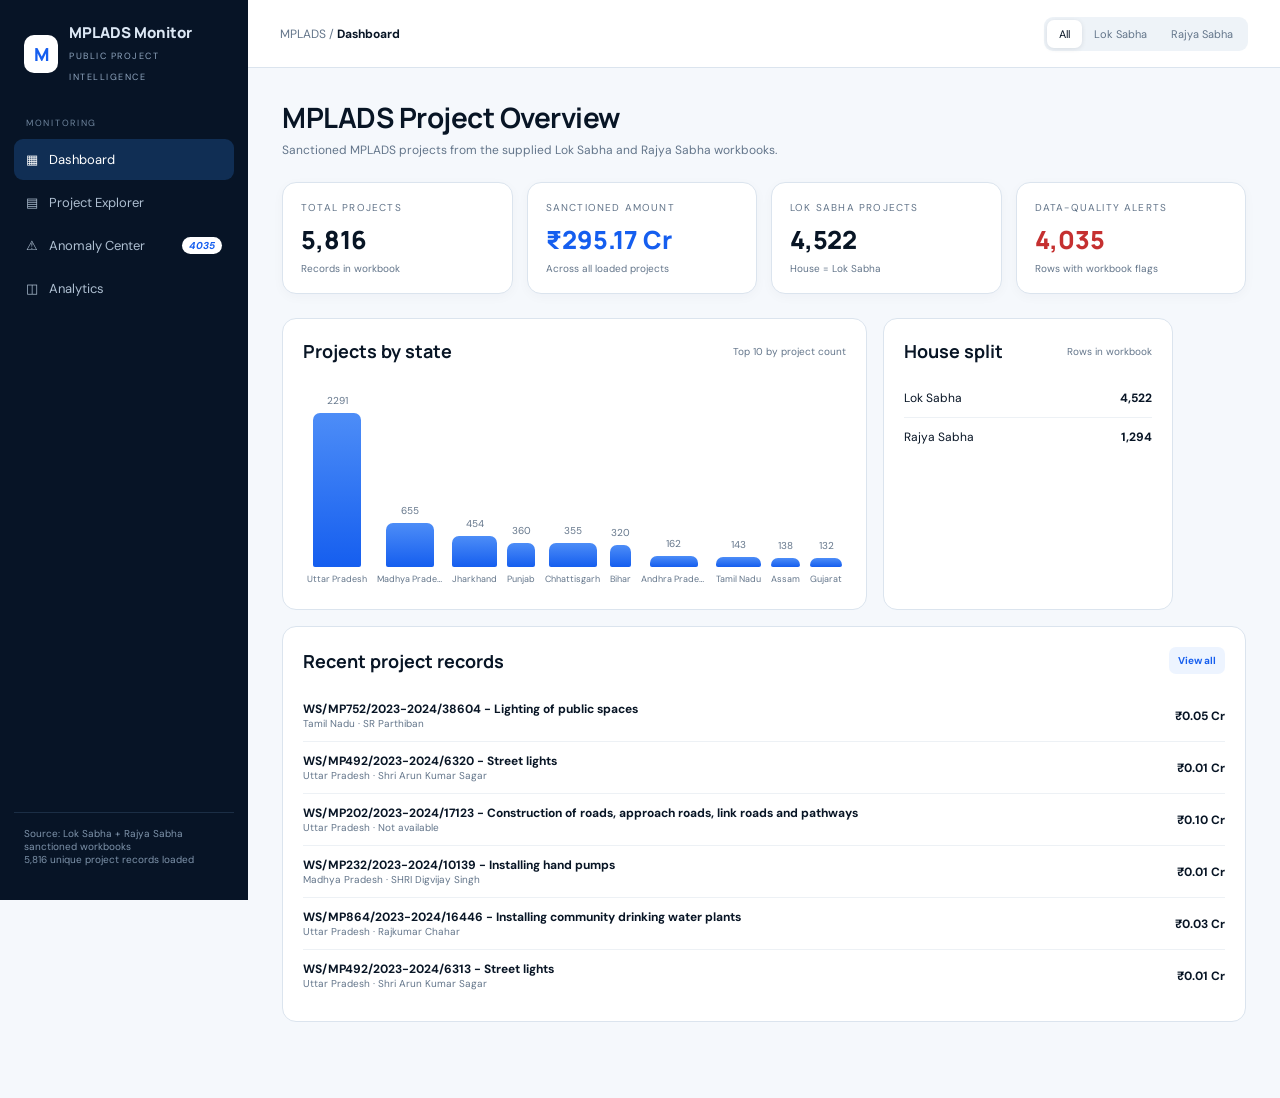
==== frontend/index2.html @ babef46c "Add frontend dashboard" ====
<!doctype html>
<html lang="en">
<head>
<meta charset="utf-8">
<meta name="viewport" content="width=device-width,initial-scale=1">
<title>MPLADS Monitor — Lok Sabha & Rajya Sabha</title>
<link rel="preconnect" href="https://fonts.googleapis.com">
<link rel="preconnect" href="https://fonts.gstatic.com" crossorigin>
<link href="https://fonts.googleapis.com/css2?family=DM+Sans:wght@400;500;600;700&family=Manrope:wght@600;700;800&display=swap" rel="stylesheet">
<style>
:root{--bg:#f5f8fc;--paper:#fff;--ink:#081525;--muted:#63758a;--line:#dbe4ee;--blue:#155eef;--blue2:#0b3b91;--navy:#071426;--soft:#eaf2ff;--danger:#c53030;--warn:#b7791f;--ok:#16724b}
*{box-sizing:border-box} body{margin:0;background:var(--bg);color:var(--ink);font-family:"DM Sans",Arial,sans-serif} button,input,select{font:inherit}
.app{min-height:100vh;display:flex} .side{width:248px;position:fixed;inset:0 auto 0 0;background:var(--navy);color:#dce8f5;padding:22px 14px;z-index:10}
.brand{display:flex;gap:11px;align-items:center;padding:0 10px 32px} .mark{width:38px;height:38px;border-radius:10px;background:#fff;color:var(--blue);display:grid;place-items:center;font:800 18px Manrope} .brand b{font:800 15px Manrope;display:block} .brand small{color:#91a7c0;font-size:9px;letter-spacing:1.5px}
.navtitle{font-size:9px;letter-spacing:1.7px;color:#70869e;padding:0 12px 8px} .nav{border:0;background:transparent;color:#aebfd1;width:100%;padding:12px;border-radius:9px;text-align:left;display:flex;gap:11px;align-items:center;cursor:pointer;margin:2px 0;font-size:13px} .nav:hover,.nav.active{background:#102e54;color:#fff} .badge{margin-left:auto;background:#fff;color:var(--blue);padding:2px 7px;border-radius:9px;font-size:10px;font-weight:700}
.main{margin-left:248px;width:calc(100% - 248px)} .top{height:68px;background:#fff;border-bottom:1px solid var(--line);display:flex;align-items:center;justify-content:space-between;padding:0 32px;position:sticky;top:0;z-index:8}
.crumb{font-size:12px;color:var(--muted)} .crumb b{color:var(--ink)} .toggle{background:#eef3f8;border-radius:9px;padding:3px;display:flex} .toggle button{border:0;background:transparent;padding:7px 12px;border-radius:7px;color:var(--muted);cursor:pointer;font-size:11px} .toggle button.active{background:#fff;color:var(--ink);box-shadow:0 1px 5px #0b12201a}
.content{padding:30px 34px 60px;max-width:1500px;margin:auto} h1,h2,h3{font-family:"Manrope",Arial,sans-serif;margin:0} h1{font-size:28px;letter-spacing:-.5px} h2{font-size:18px} .sub{color:var(--muted);font-size:12px;margin-top:6px}
.page{display:none} .page.active{display:block}
.cards{display:grid;grid-template-columns:repeat(4,1fr);gap:14px;margin:24px 0} .card{background:#fff;border:1px solid var(--line);border-radius:14px;padding:18px;box-shadow:0 3px 12px #12233d08} .label{font-size:10px;color:var(--muted);text-transform:uppercase;letter-spacing:1.2px} .value{font:800 25px Manrope;margin-top:8px} .delta{font-size:10px;color:var(--muted);margin-top:5px} .blue{color:var(--blue)} .red{color:var(--danger)} 
.grid2{display:grid;grid-template-columns:1.2fr .8fr;gap:16px} .panel{background:#fff;border:1px solid var(--line);border-radius:14px;padding:20px;margin-bottom:16px} .panelhead{display:flex;justify-content:space-between;align-items:center;margin-bottom:16px} .tiny{font-size:10px;color:var(--muted)}
.bars{display:flex;align-items:end;gap:10px;height:210px;padding:15px 4px 4px} .barwrap{height:100%;flex:1;display:flex;flex-direction:column;justify-content:end;align-items:center;gap:6px} .bar{width:100%;max-width:48px;background:linear-gradient(180deg,#4d8df7,#155eef);border-radius:7px 7px 2px 2px;min-height:4px} .barlabel{font-size:9px;color:var(--muted);text-align:center;white-space:nowrap;overflow:hidden;text-overflow:ellipsis;max-width:65px}
.progress{height:8px;background:#edf2f7;border-radius:9px;overflow:hidden} .progress i{display:block;height:100%;background:var(--blue);border-radius:9px}
.row{display:flex;justify-content:space-between;gap:15px;align-items:center;padding:11px 0;border-bottom:1px solid #edf1f5;font-size:12px} .row:last-child{border:0} .pill{font-size:9px;padding:4px 7px;border-radius:10px;background:var(--soft);color:var(--blue);font-weight:700} .pill.red{background:#fff0f0;color:var(--danger)}
.toolbar{display:flex;gap:9px;flex-wrap:wrap;margin:20px 0} .search{flex:1;min-width:220px} input,select{border:1px solid var(--line);background:#fff;border-radius:9px;padding:10px 12px;color:var(--ink);outline:none;font-size:12px} input:focus,select:focus{border-color:#8eb4f8;box-shadow:0 0 0 3px #155eef12}
.tablewrap{overflow:auto;border:1px solid var(--line);border-radius:13px;background:#fff} table{border-collapse:collapse;width:100%;min-width:930px} th{background:#f7f9fc;color:#64778d;text-align:left;font-size:9px;text-transform:uppercase;letter-spacing:1px;padding:12px;border-bottom:1px solid var(--line)} td{padding:13px 12px;border-bottom:1px solid #edf1f5;font-size:11px;vertical-align:top} tr:hover td{background:#f9fbff} .work{font-weight:600;max-width:350px} .amount{font-weight:700;white-space:nowrap} .view{border:0;background:#edf4ff;color:var(--blue);padding:7px 9px;border-radius:7px;cursor:pointer;font-size:10px;font-weight:700}
.riskbox{display:grid;grid-template-columns:repeat(3,1fr);gap:12px;margin-bottom:16px} .risk{border:1px solid var(--line);background:#fff;border-radius:12px;padding:15px} .risk strong{font:800 22px Manrope;display:block;margin-top:4px} .risk small{font-size:10px;color:var(--muted)}
.modal{display:none;position:fixed;inset:0;background:#06142699;z-index:50;align-items:center;justify-content:center;padding:20px} .modal.show{display:flex} .modalcard{background:#fff;border-radius:16px;max-width:760px;width:100%;max-height:90vh;overflow:auto;padding:23px} .close{float:right;border:0;background:#eef3f8;border-radius:50%;width:31px;height:31px;cursor:pointer} .detailgrid{display:grid;grid-template-columns:1fr 1fr;gap:12px;margin-top:18px} .detail{border:1px solid var(--line);padding:12px;border-radius:9px} .detail label{display:block;font-size:9px;color:var(--muted);text-transform:uppercase;letter-spacing:.8px} .detail b{display:block;font-size:12px;margin-top:4px}
.empty{padding:35px;text-align:center;color:var(--muted);font-size:12px}
.footer{font-size:10px;color:#8393a4;margin-top:20px}
@media(max-width:900px){.side{width:72px}.brand div:not(.mark),.brand small,.nav span,.navtitle,.badge{display:none}.nav{justify-content:center}.main{margin-left:72px;width:calc(100% - 72px)}.top{padding:0 18px}.content{padding:22px 16px}.cards{grid-template-columns:repeat(2,1fr)}.grid2{grid-template-columns:1fr}}
@media(max-width:560px){.cards,.riskbox{grid-template-columns:1fr}.detailgrid{grid-template-columns:1fr}.top .crumb{display:none}.content{padding:18px 12px}h1{font-size:23px}}
</style>
</head>
<body>
<div class="app">
<aside class="side">
  <div class="brand"><div class="mark">M</div><div><b>MPLADS Monitor</b><small>PUBLIC PROJECT INTELLIGENCE</small></div></div>
  <div class="navtitle">MONITORING</div>
  <button class="nav active" data-page="dashboard">▦ <span>Dashboard</span></button>
  <button class="nav" data-page="projects">▤ <span>Project Explorer</span></button>
  <button class="nav" data-page="anomalies">⚠ <span>Anomaly Center</span><em class="badge" id="riskBadge">0</em></button>
  <button class="nav" data-page="analytics">◫ <span>Analytics</span></button>
  <div style="position:absolute;bottom:20px;left:14px;right:14px;border-top:1px solid #1b2e45;padding:14px 10px;color:#7f94ab;font-size:10px">Source: Lok Sabha + Rajya Sabha sanctioned workbooks<br>5,816 unique project records loaded</div>
</aside>

<main class="main">
<header class="top"><div class="crumb">MPLADS / <b id="crumb">Dashboard</b></div><div class="toggle" id="houseToggle"><button class="active" data-house="All">All</button><button data-house="Lok Sabha">Lok Sabha</button><button data-house="Rajya Sabha">Rajya Sabha</button></div></header>
<div class="content">

<section id="dashboard" class="page active">
<h1>MPLADS Project Overview</h1><div class="sub">Sanctioned MPLADS projects from the supplied Lok Sabha and Rajya Sabha workbooks.</div>
<div class="cards">
<div class="card"><div class="label">Total projects</div><div class="value" id="total"></div><div class="delta">Records in workbook</div></div>
<div class="card"><div class="label">Sanctioned amount</div><div class="value blue" id="amount"></div><div class="delta">Across all loaded projects</div></div>
<div class="card"><div class="label">Lok Sabha projects</div><div class="value" id="lsCount"></div><div class="delta">House = Lok Sabha</div></div>
<div class="card"><div class="label">Data-quality alerts</div><div class="value red" id="alerts"></div><div class="delta">Rows with workbook flags</div></div>
</div>
<div class="grid2">
<div class="panel"><div class="panelhead"><h2>Projects by state</h2><span class="tiny">Top 10 by project count</span></div><div class="bars" id="stateBars"></div></div>
<div class="panel"><div class="panelhead"><h2>House split</h2><span class="tiny">Rows in workbook</span></div><div id="houseList"></div></div>
</div>
<div class="panel"><div class="panelhead"><h2>Recent project records</h2><button class="view" onclick="showPage('projects')">View all</button></div><div id="recent"></div></div>
</section>

<section id="projects" class="page">
<h1>Project Explorer</h1><div class="sub">Search and filter the actual rows from the supplied workbook.</div>
<div class="toolbar">
<input class="search" id="search" placeholder="Search MP, work, constituency, state, project ID..." oninput="renderProjects()">
<select id="stateFilter" onchange="renderProjects()"><option value="">All states</option></select>
<select id="houseFilter" onchange="renderProjects()"><option value="">All houses</option></select>
<select id="riskFilter" onchange="renderProjects()"><option value="">All risk</option><option value="flagged">Flagged only</option><option value="clean">No flagged anomaly</option></select>
</div>
<div class="tablewrap"><table><thead><tr><th>Project</th><th>MP</th><th>State / Constituency</th><th>Amount</th><th>Status</th><th>Risk</th><th></th></tr></thead><tbody id="projectRows"></tbody></table></div>
<div class="footer" id="projectCount"></div>
</section>

<section id="anomalies" class="page">
<h1>Anomaly Center</h1><div class="sub">Flags are derived directly from the anomaly/data-quality columns present in the Excel sheet.</div>
<div class="riskbox">
<div class="risk"><small>Missing recommended date</small><strong id="missingDate"></strong></div>
<div class="risk"><small>Missing amount</small><strong id="missingAmount"></strong></div>
<div class="risk"><small>Future date / invalid amount</small><strong id="futureInvalid"></strong></div>
</div>
<div class="panel"><div class="panelhead"><h2>Flagged records</h2><span class="tiny">Highest-priority rows first</span></div><div class="tablewrap"><table><thead><tr><th>Project</th><th>State</th><th>Amount</th><th>Reason</th><th>Risk</th><th></th></tr></thead><tbody id="anomalyRows"></tbody></table></div></div>
</section>

<section id="analytics" class="page">
<h1>Analytics</h1><div class="sub">Distribution of sanctioned projects and allocation amounts.</div>
<div class="grid2">
<div class="panel"><div class="panelhead"><h2>Top states by sanctioned amount</h2><span class="tiny">₹ crore</span></div><div id="amountStates"></div></div>
<div class="panel"><div class="panelhead"><h2>Project categories</h2><span class="tiny">Count</span></div><div id="categories"></div></div>
</div>
<div class="panel"><div class="panelhead"><h2>Workbook profile</h2></div><div id="profile"></div></div>
</section>

</div></main></div>

<div class="modal" id="modal"><div class="modalcard"><button class="close" onclick="closeModal()">×</button><h2 id="mTitle"></h2><div class="sub" id="mSub"></div><div class="detailgrid" id="details"></div></div></div>

<script>
const ALL_DATA=[{"id":"MPLADS_fc05439ee83842d2","mp":"SR Parthiban","work":"WS/MP752/2023-2024/38604 - Lighting of public spaces","category":"Normal/Others","state":"Tamil Nadu","house":"Lok Sabha","constituency":"SALEM","district":"DISTRICT COLLECTOR SALEM_IDA","city":"Nangavalli","ward":"12","block":"Not available","village":"Not available","date":"","amount":540000.0,"status":"Sanctioned","risk":25,"anomaly":"Missing date","age":0},{"id":"MPLADS_0d0f29ee34caafb3","mp":"Shri Arun Kumar Sagar","work":"WS/MP492/2023-2024/6320 - Street lights","category":"Normal/Others","state":"Uttar Pradesh","house":"Lok Sabha","constituency":"SHAHJAHANPUR(SC)","district":"DISTRICT MAGISTRAE SHAHJAHANAPUR_IDA","city":"Shahjahanpur","ward":"Pakka Talab","block":"Not available","village":"Not available","date":"","amount":129700.0,"status":"Sanctioned","risk":25,"anomaly":"Missing date","age":0},{"id":"MPLADS_74d12bf8f81f8429","mp":"Not available","work":"WS/MP202/2023-2024/17123 - Construction of roads, approach roads, link roads and pathways","category":"Normal/Others","state":"Uttar Pradesh","house":"Rajya Sabha","constituency":"Sitting Rajya Sabha","district":"DISTRICT MAGISTRATE JAUNPUR_IDA","city":"Not available","ward":"Not available","block":"Not available","village":"Not available","date":"2023-09-06 00:00:00","amount":1048000.0,"status":"Sanctioned","risk":0,"anomaly":"No flagged anomaly","age":1183},{"id":"MPLADS_6239dfb820588272","mp":"SHRI Digvijay Singh","work":"WS/MP232/2023-2024/10139 - Installing hand pumps","category":"Normal/Others","state":"Madhya Pradesh","house":"Rajya Sabha","constituency":"Sitting Rajya Sabha","district":"DISTRICT COLLECTOR BHIND_IDA","city":"Not available","ward":"Not available","block":"MEHGAON","village":"Dagar","date":"","amount":125000.0,"status":"Sanctioned","risk":25,"anomaly":"Missing date","age":0},{"id":"MPLADS_b0812ab4c0835d89","mp":"Rajkumar Chahar","work":"WS/MP864/2023-2024/16446 - Installing community drinking water plants","category":"Normal/Others","state":"Uttar Pradesh","house":"Lok Sabha","constituency":"FATEHPUR SIKRI","district":"DISTRICT MAGISTRAE AGRA_IDA","city":"Not available","ward":"Not available","block":"SHAMSABAD","village":"Uncha","date":"2023-09-05 00:00:00","amount":280000.0,"status":"Sanctioned","risk":0,"anomaly":"No flagged anomaly","age":1214},{"id":"MPLADS_f35eb6063f7caa2e","mp":"Shri Arun Kumar Sagar","work":"WS/MP492/2023-2024/6313 - Street lights","category":"Normal/Others","state":"Uttar Pradesh","house":"Lok Sabha","constituency":"SHAHJAHANPUR(SC)","district":"DISTRICT MAGISTRAE SHAHJAHANAPUR_IDA","city":"Not available","ward":"Not available","block":"BHAWAL KHERA","village":"Ballia","date":"","amount":129700.0,"status":"Sanctioned","risk":25,"anomaly":"Missing date","age":0},{"id":"MPLADS_9705f3d1079c179e","mp":"SHRI Ramji","work":"WS/MP198/2023-2024/7921 - Lighting of public spaces","category":"Normal/Others","state":"Uttar Pradesh","house":"Rajya Sabha","constituency":"Sitting Rajya Sabha","district":"DISTRICT MAGISTRAE PILIBHIT_IDA","city":"Bisalpur","ward":"28","block":"Not available","village":"Not available","date":"2023-08-03 00:00:00","amount":283000.0,"status":"Sanctioned","risk":0,"anomaly":"No flagged anomaly","age":1276},{"id":"MPLADS_b2b431bbcb532632","mp":"Maulana Ajmal Badruddin","work":"WS/MP534/2023-2024/77495 - Construction of rooms and halls in school and colleges","category":"Normal/Others","state":"Assam","house":"Lok Sabha","constituency":"DHUBRI","district":"DEPUTY COMMISSIONER DHUBRI_IDA","city":"Not available","ward":"Not available","block":"Dhubri","village":"Durahati","date":"2024-01-08 00:00:00","amount":480200.0,"status":"Sanctioned","risk":0,"anomaly":"No flagged anomaly","age":764},{"id":"MPLADS_ececf386532aa320","mp":"SH Derek o Brien","work":"WS/MP220/2023-2024/2887 - Installing tube-wells and borewells","category":"Normal/Others","state":"West Bengal","house":"Rajya Sabha","constituency":"Sitting Rajya Sabha","district":"DISTRICT MAGISTRATE HOWRAH_IDA","city":"Not available","ward":"Not available","block":"AMTA-I","village":"Amta (CT)","date":"2023-07-07 00:00:00","amount":200000.0,"status":"Sanctioned","risk":0,"anomaly":"No flagged anomaly","age":1155},{"id":"MPLADS_80fa11f550656e56","mp":"Shri Kunwar Danish Ali","work":"WS/MP408/2023-2024/38434 - Lighting of public spaces","category":"Normal/Others","state":"Uttar Pradesh","house":"Lok Sabha","constituency":"AMROHA","district":"DISTRICT MAGISTRATE JYOTIBAPHULE NAGAR_IDA","city":"Not available","ward":"Not available","block":"JOYA","village":"Kharkhonda Azampur","date":"","amount":167300.0,"status":"Sanctioned","risk":25,"anomaly":"Missing date","age":0},{"id":"MPLADS_37bb29eeabd2ff01","mp":"SHRI Devender Paul Vats","work":"WS/MP076/2023-2024/1752 - Purchase of mobile water tankers","category":"Normal/Others","state":"Haryana","house":"Rajya Sabha","constituency":"Sitting Rajya Sabha","district":"Deputy Commissioner Bhiwani_IDA","city":"Not available","ward":"Not available","block":"LOHARU","village":"Sohasra(61)","date":"","amount":157000.0,"status":"Sanctioned","risk":25,"anomaly":"Missing date","age":0},{"id":"MPLADS_16a7809fd859ead9","mp":"Upendra Singh Rawat","work":"WS/MP811/2023-2024/27896 - Lighting of public spaces","category":"Normal/Others","state":"Uttar Pradesh","house":"Lok Sabha","constituency":"BARABANKI(SC)","district":"DISTRICT MAGISTRATE BARABANKI_IDA","city":"Not available","ward":"Not available","block":"SURATGANJ","village":"Bindoura Dharthariya","date":"","amount":20000.0,"status":"Sanctioned","risk":25,"anomaly":"Missing date","age":0},{"id":"MPLADS_03a1a5848411aab6","mp":"Prof SP Singh Baghel","work":"WS/MP494/2023-2024/40304 - Installing community drinking water plants","category":"Normal/Others","state":"Uttar Pradesh","house":"Lok Sabha","constituency":"AGRA(SC)","district":"DISTRICT MAGISTRAE AGRA_IDA","city":"Not available","ward":"Not available","block":"ETMADPUR","village":"Chaoli","date":"","amount":262000.0,"status":"Sanctioned","risk":25,"anomaly":"Missing date","age":0},{"id":"MPLADS_743801d21121669d","mp":"Sukhbir Singh Badal","work":"WS/MP714/2023-2024/86586 - Purchase of mobile water tankers","category":"Normal/Others","state":"Punjab","house":"Lok Sabha","constituency":"FIROZPUR","district":"DEPUTY COMMISSIONER FAZILKA_IDA","city":"Not available","ward":"Not available","block":"Abohar","village":"Bhanger Khera (97)","date":"","amount":246400.0,"status":"Sanctioned","risk":25,"anomaly":"Missing date","age":0},{"id":"MPLADS_886bb5791665a47c","mp":"Ms Mahua Moitra","work":"WS/MP823/2023-2024/3715 - Construction of roads, approach roads, link roads and pathways","category":"Normal/Others","state":"West Bengal","house":"Lok Sabha","constituency":"KRISHNANAGAR","district":"DISTRICT MAGISTRATE NADIA_IDA","city":"Not available","ward":"Not available","block":"KRISHNAGAR-II","village":"Noapara","date":"","amount":3002104.0,"status":"Sanctioned","risk":25,"anomaly":"Missing date","age":0},{"id":"MPLADS_65b06927a06534c6","mp":"Shri Javed Ali Khan","work":"WS/MP187/2023-2024/1364 - Street lights","category":"Normal/Others","state":"Uttar Pradesh","house":"Rajya Sabha","constituency":"Sitting Rajya Sabha","district":"DISTRICT MAGISTRAE PILIBHIT_IDA","city":"Not available","ward":"Not available","block":"PURANPUR","village":"Pachpedakhurd","date":"","amount":283200.0,"status":"Sanctioned","risk":25,"anomaly":"Missing date","age":0},{"id":"MPLADS_61be50cf24a8577c","mp":"Dr Sanjeev Kumar Singari","work":"WS/MP310/2023-2024/9617 - Installing tube-wells and borewells","category":"Normal/Others","state":"Andhra Pradesh","house":"Lok Sabha","constituency":"KURNOOL","district":"DISTRICT COLLECTOR KURNOOL_IDA","city":"Not available","ward":"Not available","block":"C.BELAGAL","village":"C.Belagal","date":"","amount":180000.0,"status":"Sanctioned","risk":25,"anomaly":"Missing date","age":0},{"id":"MPLADS_6fa803cd32b82af2","mp":"Ramakant Bhargava","work":"WS/MP649/2023-2024/24115 - Street lights","category":"Normal/Others","state":"Madhya Pradesh","house":"Lok Sabha","constituency":"VIDISHA","district":"DISTRICT COLLECTOR SEHORE_IDA","city":"Not available","ward":"Not available","block":"NASRULLAGANJ","village":"Sonthiya","date":"","amount":200000.0,"status":"Sanctioned","risk":25,"anomaly":"Missing date","age":0},{"id":"MPLADS_08c2a15a9bd8554c","mp":"Rajbahadur Singh","work":"WS/MP647/2023-2024/103914 - Construction of roads, link roads, pathways or any other road with or without drainage system","category":"Normal/Others","state":"Madhya Pradesh","house":"Lok Sabha","constituency":"SAGAR","district":"District Collector Vidisha_IDA","city":"Not available","ward":"Not available","block":"Nateran","village":"Nagtara","date":"","amount":500000.0,"status":"Sanctioned","risk":25,"anomaly":"Missing date","age":0},{"id":"MPLADS_c63387ebae7149e2","mp":"Shri Som Prakash","work":"WS/MP378/2023-2024/47108 - Construction of roads, link roads, pathways or any other road with or without drainage system","category":"Normal/Others","state":"Punjab","house":"Lok Sabha","constituency":"HOSHIARPUR(SC)","district":"DEPUTY COMMISSIONER KAPURTHALA_IDA","city":"Not available","ward":"Not available","block":"PHAGWARA","village":"Malikpur (27)","date":"2023-11-07 00:00:00","amount":200000.0,"status":"Sanctioned","risk":0,"anomaly":"No flagged anomaly","age":1151},{"id":"MPLADS_a6980ed77258e79d","mp":"Maulana Ajmal Badruddin","work":"WS/MP534/2023-2024/70367 - Construction of flood control embankments","category":"Normal/Others","state":"Assam","house":"Lok Sabha","constituency":"DHUBRI","district":"DEPUTY COMMISSIONER DHUBRI_IDA","city":"Not available","ward":"Not available","block":"Dhubri","village":"Borokalia Nashkara","date":"","amount":1470000.0,"status":"Sanctioned","risk":25,"anomaly":"Missing date","age":0},{"id":"MPLADS_91c19d737e74c3db","mp":"Smt Phulo Devi Netam","work":"WS/MP224/2023-2024/9600 - Construction of flood control embankments","category":"Normal/Others","state":"Chhattisgarh","house":"Rajya Sabha","constituency":"Sitting Rajya Sabha","district":"DISTRICT COLLECTOR JASHPUR_IDA","city":"Not available","ward":"Not available","block":"BAGICHA","village":"Samarbar","date":"","amount":2000000.0,"status":"Sanctioned","risk":25,"anomaly":"Missing date","age":0},{"id":"MPLADS_a2854cc44daa6586","mp":"Santosh Pandey","work":"WS/MP513/2023-2024/6128 - Construction of roads, approach roads, link roads and pathways","category":"Normal/Others","state":"Chhattisgarh","house":"Lok Sabha","constituency":"RAJNANDGAON","district":"District Collector Kabirdham_IDA","city":"Not available","ward":"Not available","block":"S.LOHARA","village":"Achanakpur","date":"","amount":300000.0,"status":"Sanctioned","risk":25,"anomaly":"Missing date","age":0},{"id":"MPLADS_ef9aacd394255e25","mp":"Sardar Simranjit Singh Mann","work":"WS/MP382/2023-2024/35143 - Providing CCTV camera system for security of public areas","category":"Normal/Others","state":"Punjab","house":"Lok Sabha","constituency":"SANGRUR","district":"Deputy Commissioner Malerkotla_IDA","city":"Malerkotla","ward":"1","block":"Not available","village":"Not available","date":"2023-10-09 00:00:00","amount":500000.0,"status":"Sanctioned","risk":0,"anomaly":"No flagged anomaly","age":1090},{"id":"MPLADS_45e2b841cd27278c","mp":"Janardan Mishra","work":"WS/MP644/2023-2024/21197 - Street lights","category":"Normal/Others","state":"Madhya Pradesh","house":"Lok Sabha","constituency":"REWA","district":"DISTRICT COLLECTOR REWA_IDA","city":"Not available","ward":"Not available","block":"RAIPUR KARCHULIYAN","village":"Deoraphareda","date":"","amount":1395600.0,"status":"Sanctioned","risk":25,"anomaly":"Missing date","age":0},{"id":"MPLADS_4c7055680c80372a","mp":"Shri Amar Singh","work":"WS/MP380/2023-2024/1712 - Development of playground","category":"Normal/Others","state":"Punjab","house":"Lok Sabha","constituency":"FATEHGARH SAHIB(SC)","district":"DEPUTY COMMISSIONER FATEHGARH SAHIB_IDA","city":"Not available","ward":"Not available","block":"BASSI PATHANA","village":"Mehmudpur (175)","date":"","amount":300000.0,"status":"Sanctioned","risk":25,"anomaly":"Missing date","age":0},{"id":"MPLADS_c80b40b7d1bf6da2","mp":"Mukesh Rajput","work":"WS/MP797/2023-2024/10949 - Street lights","category":"Normal/Others","state":"Uttar Pradesh","house":"Lok Sabha","constituency":"FARRUKHABAD","district":"DISTRICT MAGISTRAE FARRUKHABAD_IDA","city":"Not available","ward":"Not available","block":"KAIMGANJ","village":"Bhainsari","date":"","amount":198200.0,"status":"Sanctioned","risk":25,"anomaly":"Missing date","age":0},{"id":"MPLADS_08fa66e037c59e27","mp":"Malook Nagar","work":"WS/MP796/2023-2024/75240 - Construction of roads, link roads, pathways or any other road with or without drainage system","category":"Normal/Others","state":"Uttar Pradesh","house":"Lok Sabha","constituency":"BIJNOR","district":"DISTRICT MAGISTRATE BIJNOR_IDA","city":"Not available","ward":"Not available","block":"Bijnor","village":"Shumal Kheri","date":"2024-01-04 00:00:00","amount":990000.0,"status":"Sanctioned","risk":0,"anomaly":"No flagged anomaly","age":886},{"id":"MPLADS_621923090a3382f8","mp":"SH L Murugan","work":"WS/MP104/2023-2024/30640 - Construction of boundary walls of existing public and community buildings","category":"Normal/Others","state":"Madhya Pradesh","house":"Rajya Sabha","constituency":"Sitting Rajya Sabha","district":"District Collector Dindori_IDA","city":"Not available","ward":"Not available","block":"SHAHPURA","village":"Badagaon","date":"2023-10-03 00:00:00","amount":500000.0,"status":"Sanctioned","risk":0,"anomaly":"No flagged anomaly","age":1274},{"id":"MPLADS_1ba8e0870b4fded5","mp":"Upendra Singh Rawat","work":"WS/MP811/2023-2024/29919 - Lighting of public spaces","category":"Normal/Others","state":"Uttar Pradesh","house":"Lok Sabha","constituency":"BARABANKI(SC)","district":"DISTRICT MAGISTRATE BARABANKI_IDA","city":"Fatehpur(Barabanki)","ward":"MAULVIGANJ","block":"Not available","village":"Not available","date":"2023-10-02 00:00:00","amount":20000.0,"status":"Sanctioned","risk":0,"anomaly":"No flagged anomaly","age":1302},{"id":"MPLADS_0d825d5c6460cd59","mp":"Shri Arun Kumar Sagar","work":"WS/MP492/2023-2024/6608 - Street lights","category":"Normal/Others","state":"Uttar Pradesh","house":"Lok Sabha","constituency":"SHAHJAHANPUR(SC)","district":"DISTRICT MAGISTRAE SHAHJAHANAPUR_IDA","city":"Not available","ward":"Not available","block":"DADROL","village":"Dudhauna Bangar","date":"","amount":129700.0,"status":"Sanctioned","risk":25,"anomaly":"Missing date","age":0},{"id":"MPLADS_b7b22b5f9821ee68","mp":"Bhola Singh","work":"WS/MP814/2023-2024/3846 - Lighting of public spaces","category":"Normal/Others","state":"Uttar Pradesh","house":"Lok Sabha","constituency":"BULANDSHAHR(SC)","district":"DISTRICT MAGISTRATE BULANDSHAHR_IDA","city":"Not available","ward":"Not available","block":"SHIKARPUR","village":"Asawari","date":"","amount":152000.0,"status":"Sanctioned","risk":25,"anomaly":"Missing date","age":0},{"id":"MPLADS_b58d06c166712586","mp":"Bhola Singh","work":"WS/MP814/2023-2024/1174 - Lighting of public spaces","category":"Normal/Others","state":"Uttar Pradesh","house":"Lok Sabha","constituency":"BULANDSHAHR(SC)","district":"DISTRICT MAGISTRATE BULANDSHAHR_IDA","city":"Not available","ward":"Not available","block":"DIBAI","village":"Dibai Khurd","date":"","amount":152000.0,"status":"Sanctioned","risk":25,"anomaly":"Missing date","age":0},{"id":"MPLADS_0f428c835edd344b","mp":"Dr Mahendrabhai Munjapara","work":"WS/MP326/2023-2024/24606 - Construction of roads, approach roads, link roads and pathways","category":"Normal/Others","state":"Gujarat","house":"Lok Sabha","constituency":"SURENDRANAGAR","district":"DISTRICT COLLECTOR SURENDRANAGAR_IDA","city":"Not available","ward":"Not available","block":"MULI","village":"Tikar","date":"","amount":300000.0,"status":"Sanctioned","risk":25,"anomaly":"Missing date","age":0},{"id":"MPLADS_aef56e4116fe3c53","mp":"Dr Umesh G Jadhav","work":"WS/MP340/2023-2024/8858 - Lighting of public spaces","category":"Normal/Others","state":"Karnataka","house":"Lok Sabha","constituency":"GULBARGA(SC)","district":"DEPUTY COMMISSIONER GULBARGA_IDA","city":"Not available","ward":"Not available","block":"KAMALAPUR","village":"Dhorjambga","date":"2023-08-11 00:00:00","amount":555000.0,"status":"Sanctioned","risk":0,"anomaly":"No flagged anomaly","age":1031},{"id":"MPLADS_40a78ccb96e1ec6c","mp":"Uday Pratap Singh","work":"WS/MP651/2023-2024/56521 - Construction of common work sheds/ common covered sitting area","category":"Normal/Others","state":"Madhya Pradesh","house":"Lok Sabha","constituency":"HOSHANGABAD","district":"DISTRICT COLLECTOR NARSINGHPUR_IDA","city":"Not available","ward":"Not available","block":"NARSIMHAPUR","village":"Ghat Pipariya","date":"2023-12-05 00:00:00","amount":50000.0,"status":"Sanctioned","risk":0,"anomaly":"No flagged anomaly","age":1211},{"id":"MPLADS_522119a8e120e646","mp":"Niranjan Jyoti","work":"WS/MP816/2023-2024/6965 - Construction of community centers and community halls","category":"Normal/Others","state":"Uttar Pradesh","house":"Lok Sabha","constituency":"FATEHPUR","district":"DISTRICT MAGISTRATE FATEHPUR_IDA","city":"Not available","ward":"Not available","block":"BHITAURA","village":"Ambi","date":"","amount":1353000.0,"status":"Sanctioned","risk":25,"anomaly":"Missing date","age":0},{"id":"MPLADS_2988ab21860485a5","mp":"Shri Arun Kumar Sagar","work":"WS/MP492/2023-2024/6290 - Street lights","category":"Normal/Others","state":"Uttar Pradesh","house":"Lok Sabha","constituency":"SHAHJAHANPUR(SC)","district":"DISTRICT MAGISTRAE SHAHJAHANAPUR_IDA","city":"Not available","ward":"Not available","block":"MIRZAPUR","village":"Mirzapur","date":"","amount":129700.0,"status":"Sanctioned","risk":25,"anomaly":"Missing date","age":0},{"id":"MPLADS_3b7b9a7ee0fd897c","mp":"Sushil Kumar Rinku","work":"WS/MP886/2023-2024/47352 - Construction of roads, approach roads, link roads and pathways","category":"Normal/Others","state":"Punjab","house":"Lok Sabha","constituency":"JALANDHAR(SC)","district":"DEPUTY COMMISSIONER JALANDHAR_IDA","city":"Not available","ward":"Not available","block":"ADAMPUR","village":"Dhogri (164)","date":"2023-11-08 00:00:00","amount":600000.0,"status":"Sanctioned","risk":0,"anomaly":"No flagged anomaly","age":1120},{"id":"MPLADS_a74fb1655e33a9fd","mp":"Shri Vinod Kumar Sonkar","work":"WS/MP399/2023-2024/53236 - Lighting of public spaces","category":"Normal/Others","state":"Uttar Pradesh","house":"Lok Sabha","constituency":"KAUSHAMBI(SC)","district":"DISTRICT MAGISTRAE KAUSHAMBI_IDA","city":"Not available","ward":"Not available","block":"MANJHANPUR","village":"Bahadurpur","date":"","amount":582000.0,"status":"Sanctioned","risk":25,"anomaly":"Missing date","age":0},{"id":"MPLADS_a852036e32ff8795","mp":"Smt Phulo Devi Netam","work":"WS/MP224/2023-2024/9608 - Construction of roads, link roads, pathways or any other road with or without drainage system","category":"Normal/Others","state":"Chhattisgarh","house":"Rajya Sabha","constituency":"Sitting Rajya Sabha","district":"DISTRICT COLLECTOR KONDAGAON_IDA","city":"Not available","ward":"Not available","block":"KESHKAL","village":"Toskapal","date":"","amount":1000000.0,"status":"Sanctioned","risk":25,"anomaly":"Missing date","age":0},{"id":"MPLADS_b3fe755c77de125c","mp":"Kripanath Mallah","work":"WS/MP540/2023-2024/22481 - Street lights","category":"Normal/Others","state":"Assam","house":"Lok Sabha","constituency":"KARIMGANJ (SC)","district":"Deputy Commissioner Hailakandi_IDA","city":"Not available","ward":"Not available","block":"ALGAPUR","village":"Algapur Pt I","date":"","amount":1608760.0,"status":"Sanctioned","risk":25,"anomaly":"Missing date","age":0},{"id":"MPLADS_4babac65242f5071","mp":"Dayakar Pasunoori","work":"WS/MP764/2023-2024/6383 - Lighting of public spaces","category":"Normal/Others","state":"Telangana","house":"Lok Sabha","constituency":"WARANGEL(SC)","district":"District Collector Warangal_IDA","city":"Not available","ward":"Not available","block":"WARDHANNA PET","village":"Katrial","date":"","amount":200000.0,"status":"Sanctioned","risk":25,"anomaly":"Missing date","age":0},{"id":"MPLADS_c22dfd5ada432da9","mp":"Pradeep Kumar Singh","work":"WS/MP418/2023-2024/20626 - Setting up of laboratories","category":"Normal/Others","state":"Bihar","house":"Lok Sabha","constituency":"ARARIA","district":"DISTRICT PLANNING OFFICER ARARIA_IDA","city":"Not available","ward":"Not available","block":"BHARGAMA","village":"Chiraiya","date":"","amount":4930184.0,"status":"Sanctioned","risk":25,"anomaly":"Missing date","age":0},{"id":"MPLADS_02b05101392d3e96","mp":"Mahabali Singh","work":"WS/MP003/2023-2024/22508 - Street lights","category":"Normal/Others","state":"Bihar","house":"Lok Sabha","constituency":"KARAKAT","district":"DISTRICT PLANNING OFFICER AURANGABAD_IDA","city":"Not available","ward":"Not available","block":"DAUDNAGAR","village":"Bhakharua","date":"","amount":989000.0,"status":"Sanctioned","risk":25,"anomaly":"Missing date","age":0},{"id":"MPLADS_7458adfc9cc34e3f","mp":"Shri Aditya Prasad","work":"WS/MP081/2023-2024/4492 - Construction of community centers and community halls","category":"Normal/Others","state":"Jharkhand","house":"Rajya Sabha","constituency":"Sitting Rajya Sabha","district":"DEPUTY COMMISSIONER RANCHI_IDA","city":"Ranchi","ward":"5","block":"Not available","village":"Not available","date":"","amount":1100000.0,"status":"Sanctioned","risk":25,"anomaly":"Missing date","age":0},{"id":"MPLADS_a3bbf86404e81741","mp":"Smt Phulo Devi Netam","work":"WS/MP224/2023-2024/27691 - Creation of new ponds","category":"Normal/Others","state":"Chhattisgarh","house":"Rajya Sabha","constituency":"Sitting Rajya Sabha","district":"DISTRICT COLLECTOR KONDAGAON_IDA","city":"Not available","ward":"Not available","block":"BADERAJPUR","village":"Dhondra","date":"","amount":2000000.0,"status":"Sanctioned","risk":25,"anomaly":"Missing date","age":0},{"id":"MPLADS_3f9ae655360bbfb3","mp":"Shri Arun Kumar Sagar","work":"WS/MP492/2023-2024/6210 - Street lights","category":"Normal/Others","state":"Uttar Pradesh","house":"Lok Sabha","constituency":"SHAHJAHANPUR(SC)","district":"DISTRICT MAGISTRAE SHAHJAHANAPUR_IDA","city":"Not available","ward":"Not available","block":"DADROL","village":"Ghusgawan Bangar","date":"","amount":129700.0,"status":"Sanctioned","risk":25,"anomaly":"Missing date","age":0},{"id":"MPLADS_b8c32f1ed09da271","mp":"Gulam Ali (NRS)","work":"WS/MP839/2023-2024/34051 - Lighting of public spaces","category":"Normal/Others","state":"Jammu And Kashmir","house":"Rajya Sabha","constituency":"Nominated Rajya Sabha","district":"DISTRICT MAGISTRAE SHAHJAHANAPUR_IDA","city":"Not available","ward":"Not available","block":"BHAWAL KHERA","village":"Daudpur Urf Murad Gaon","date":"2023-10-07 00:00:00","amount":243000.0,"status":"Sanctioned","risk":0,"anomaly":"No flagged anomaly","age":1152},{"id":"MPLADS_83d6d96501f85301","mp":"Dhal Singh Bisen","work":"WS/MP441/2023-2024/16770 - Purchase of mobile water tankers","category":"Normal/Others","state":"Madhya Pradesh","house":"Lok Sabha","constituency":"BALAGHAT","district":"DISTRICT COLLECTOR BALAGHAT_IDA","city":"Not available","ward":"Not available","block":"PARASWADA","village":"Kanai","date":"2023-09-05 00:00:00","amount":205055.0,"status":"Sanctioned","risk":0,"anomaly":"No flagged anomaly","age":1214},{"id":"MPLADS_a8ccd3e8c88e2c7f","mp":"Bhola Singh","work":"WS/MP814/2023-2024/1093 - Lighting of public spaces","category":"Normal/Others","state":"Uttar Pradesh","house":"Lok Sabha","constituency":"BULANDSHAHR(SC)","district":"DISTRICT MAGISTRATE BULANDSHAHR_IDA","city":"Not available","ward":"Not available","block":"AGAUTA","village":"Khangawali","date":"","amount":152000.0,"status":"Sanctioned","risk":25,"anomaly":"Missing date","age":0},{"id":"MPLADS_5073caae9c1def00","mp":"Dr Sanjeev Kumar Singari","work":"WS/MP310/2023-2024/10303 - Installing tube-wells and borewells","category":"Normal/Others","state":"Andhra Pradesh","house":"Lok Sabha","constituency":"KURNOOL","district":"DISTRICT COLLECTOR KURNOOL_IDA","city":"Not available","ward":"Not available","block":"PATTIKONDA","village":"Chakkaralla","date":"","amount":200000.0,"status":"Sanctioned","risk":25,"anomaly":"Missing date","age":0},{"id":"MPLADS_172afd164f824cb4","mp":"Shri Rajmani Patel","work":"WS/MP105/2023-2024/14250 - Improvement of electricity distribution infrastructure","category":"Normal/Others","state":"Madhya Pradesh","house":"Rajya Sabha","constituency":"Sitting Rajya Sabha","district":"DISTRICT COLLECTOR REWA_IDA","city":"Not available","ward":"Not available","block":"JAWA","village":"Atraila","date":"","amount":235000.0,"status":"Sanctioned","risk":25,"anomaly":"Missing date","age":0},{"id":"MPLADS_433d265f53fff85b","mp":"Santosh Pandey","work":"WS/MP513/2023-2024/6119 - Construction of roads, approach roads, link roads and pathways","category":"Normal/Others","state":"Chhattisgarh","house":"Lok Sabha","constituency":"RAJNANDGAON","district":"District Collector Kabirdham_IDA","city":"Not available","ward":"Not available","block":"PANDARIYA","village":"Domsara","date":"","amount":300000.0,"status":"Sanctioned","risk":25,"anomaly":"Missing date","age":0},{"id":"MPLADS_cbaa218cbfab2237","mp":"Ajay Tamta","work":"WS/MP477/2023-2024/2153 - Construction of footpaths and pedestrian ways","category":"Normal/Others","state":"Uttarakhand","house":"Lok Sabha","constituency":"ALMORA(SC)","district":"DISTRICT MAGISTRATE BAGESHWAR_IDA","city":"Not available","ward":"Not available","block":"BAGESHWAR","village":"Kameri","date":"2023-07-03 00:00:00","amount":150000.0,"status":"Sanctioned","risk":0,"anomaly":"No flagged anomaly","age":1277},{"id":"MPLADS_c216dc9699cec1d6","mp":"Shri Sudheer Gupta","work":"WS/MP356/2023-2024/65290 - Purchase of books for public libraries","category":"Normal/Others","state":"Madhya Pradesh","house":"Lok Sabha","constituency":"MANDSOUR","district":"DISTRICT COLLECTOR MANDSAUR_IDA","city":"Bhensoda","ward":"1","block":"Not available","village":"Not available","date":"","amount":10000.0,"status":"Sanctioned","risk":25,"anomaly":"Missing date","age":0},{"id":"MPLADS_784a6333963745be","mp":"Shri Kunwar Danish Ali","work":"WS/MP408/2023-2024/38824 - Lighting of public spaces","category":"Normal/Others","state":"Uttar Pradesh","house":"Lok Sabha","constituency":"AMROHA","district":"DISTRICT MAGISTRATE JYOTIBAPHULE NAGAR_IDA","city":"Not available","ward":"Not available","block":"GAJRAULA","village":"Bavanpura Mafi","date":"","amount":167300.0,"status":"Sanctioned","risk":25,"anomaly":"Missing date","age":0},{"id":"MPLADS_48a4f719263d4069","mp":"Upendra Singh Rawat","work":"WS/MP811/2023-2024/27155 - Lighting of public spaces","category":"Normal/Others","state":"Uttar Pradesh","house":"Lok Sabha","constituency":"BARABANKI(SC)","district":"DISTRICT MAGISTRATE BARABANKI_IDA","city":"Not available","ward":"Not available","block":"FATEHPUR","village":"Riwan","date":"","amount":20000.0,"status":"Sanctioned","risk":25,"anomaly":"Missing date","age":0},{"id":"MPLADS_52fe1331995eae7c","mp":"Smt Sarmistha Sethi","work":"WS/MP709/2023-2024/20779 - Purchase of non-conventional energy system and devices for community use","category":"Normal/Others","state":"Odisha","house":"Lok Sabha","constituency":"JAJPUR(SC)","district":"DISTRICT COLLECTOR JAJPUR_IDA","city":"Not available","ward":"Not available","block":"BARI","village":"Ratnagiri","date":"","amount":149994.0,"status":"Sanctioned","risk":25,"anomaly":"Missing date","age":0},{"id":"MPLADS_ff9210898b15d81b","mp":"Sardar Simranjit Singh Mann","work":"WS/MP382/2023-2024/14537 - Installation of multi-gym equipment","category":"Normal/Others","state":"Punjab","house":"Lok Sabha","constituency":"SANGRUR","district":"Deputy Commissioner Malerkotla_IDA","city":"Not available","ward":"Not available","block":"Malerkotla H","village":"Hakimpura (68)","date":"","amount":186000.0,"status":"Sanctioned","risk":25,"anomaly":"Missing date","age":0},{"id":"MPLADS_3f77ff5b23552639","mp":"Shri Kunwar Danish Ali","work":"WS/MP408/2023-2024/38426 - Lighting of public spaces","category":"Normal/Others","state":"Uttar Pradesh","house":"Lok Sabha","constituency":"AMROHA","district":"DISTRICT MAGISTRATE JYOTIBAPHULE NAGAR_IDA","city":"Not available","ward":"Not available","block":"JOYA","village":"Chak Payanti Urf Gauspur","date":"","amount":167300.0,"status":"Sanctioned","risk":25,"anomaly":"Missing date","age":0},{"id":"MPLADS_d35a686a6b055cef","mp":"Shri Arun Kumar Sagar","work":"WS/MP492/2023-2024/6572 - Street lights","category":"Normal/Others","state":"Uttar Pradesh","house":"Lok Sabha","constituency":"SHAHJAHANPUR(SC)","district":"DISTRICT MAGISTRAE SHAHJAHANAPUR_IDA","city":"Not available","ward":"Not available","block":"BANDA","village":"Dev Kali","date":"","amount":129700.0,"status":"Sanctioned","risk":25,"anomaly":"Missing date","age":0},{"id":"MPLADS_55f1b60edc279c66","mp":"Sonal Mansingh (NRS)","work":"WS/MP837/2023-2024/53068 - Construction of community centers and community halls","category":"Normal/Others","state":"Gujarat","house":"Rajya Sabha","constituency":"Nominated Rajya Sabha","district":"DISTRICT MAGISTRATE TEHRI GARHWAL_IDA","city":"Not available","ward":"Not available","block":"JAUNPUR","village":"Munglauri","date":"","amount":500000.0,"status":"Sanctioned","risk":25,"anomaly":"Missing date","age":0},{"id":"MPLADS_40207d3d92ce4d55","mp":"Sukhbir Singh Badal","work":"WS/MP714/2023-2024/82160 - Purchase of mobile water tankers","category":"Normal/Others","state":"Punjab","house":"Lok Sabha","constituency":"FIROZPUR","district":"DEPUTY COMMISSIONER FAZILKA_IDA","city":"Not available","ward":"Not available","block":"Abohar","village":"Gumjal (99)","date":"","amount":246400.0,"status":"Sanctioned","risk":25,"anomaly":"Missing date","age":0},{"id":"MPLADS_2fa6e24f286649aa","mp":"Ajay Tamta","work":"WS/MP477/2023-2024/2155 - Construction of footpaths and pedestrian ways","category":"Normal/Others","state":"Uttarakhand","house":"Lok Sabha","constituency":"ALMORA(SC)","district":"DISTRICT MAGISTRATE BAGESHWAR_IDA","city":"Bageshwar","ward":"कठायतबाड़ा ठाकुरद्वारा","block":"Not available","village":"Not available","date":"2023-07-03 00:00:00","amount":200000.0,"status":"Sanctioned","risk":0,"anomaly":"No flagged anomaly","age":1277},{"id":"MPLADS_91dab6f7ed307d8c","mp":"Smt Geeta Alias Chandraprabha (SRS)","work":"WS/MP849/2023-2024/62045 - Lighting of public spaces","category":"Normal/Others","state":"Uttar Pradesh","house":"Rajya Sabha","constituency":"Sitting Rajya Sabha","district":"DISTRICT MAGISTRATE AURAIYA_IDA","city":"Not available","ward":"Not available","block":"SAHAR","village":"Ramnagar Malhausi","date":"","amount":550000.0,"status":"Sanctioned","risk":25,"anomaly":"Missing date","age":0},{"id":"MPLADS_9e69822ebaf81bd8","mp":"Pashupati Nath Singh","work":"WS/MP434/2023-2024/20100 - Construction of roads, approach roads, link roads and pathways","category":"Normal/Others","state":"Jharkhand","house":"Lok Sabha","constituency":"DHANBAD","district":"DEPUTY COMMISSIONER DHANBAD_IDA","city":"Dhanbad","ward":"33","block":"Not available","village":"Not available","date":"","amount":240000.0,"status":"Sanctioned","risk":25,"anomaly":"Missing date","age":0},{"id":"MPLADS_97ff5507fd79875b","mp":"Girish Chandra","work":"WS/MP790/2023-2024/4867 - Lighting of public spaces","category":"Normal/Others","state":"Uttar Pradesh","house":"Lok Sabha","constituency":"NAGINA(SC)","district":"DISTRICT MAGISTRATE BIJNOR_IDA","city":"Not available","ward":"Not available","block":"DHAMPUR","village":"Hara Ahmad Pur Jalal","date":"","amount":166400.0,"status":"Sanctioned","risk":25,"anomaly":"Missing date","age":0},{"id":"MPLADS_08d522db2e7ce9c9","mp":"Shri Mithilesh Kumar","work":"WS/MP190/2023-2024/37571 - Street lights","category":"Normal/Others","state":"Uttar Pradesh","house":"Rajya Sabha","constituency":"Sitting Rajya Sabha","district":"DISTRICT MAGISTRAE SHAHJAHANAPUR_IDA","city":"SHAHJAHANPUR","ward":"Purani Awas Vikas Colony","block":"Not available","village":"Not available","date":"","amount":243000.0,"status":"Sanctioned","risk":25,"anomaly":"Missing date","age":0},{"id":"MPLADS_1566fc04fb13a8c9","mp":"Mukesh Rajput","work":"WS/MP797/2023-2024/10759 - Street lights","category":"Normal/Others","state":"Uttar Pradesh","house":"Lok Sabha","constituency":"FARRUKHABAD","district":"DISTRICT MAGISTRAE FARRUKHABAD_IDA","city":"Not available","ward":"Not available","block":"KAIMGANJ","village":"Bahbal Pur","date":"","amount":198200.0,"status":"Sanctioned","risk":25,"anomaly":"Missing date","age":0},{"id":"MPLADS_77b801c7ca201b0e","mp":"Sunil Kumar Soni","work":"WS/MP567/2023-2024/18253 - Construction of buildings for community cultural activities","category":"Normal/Others","state":"Chhattisgarh","house":"Lok Sabha","constituency":"RAIPUR","district":"DISTRICT COLLECTOR RAIPUR_IDA","city":"Not available","ward":"Not available","block":"ARANG","village":"Chakwe","date":"2023-09-09 00:00:00","amount":250000.0,"status":"Sanctioned","risk":0,"anomaly":"No flagged anomaly","age":1091},{"id":"MPLADS_f55c787e1c39d120","mp":"Shri Javed Ali Khan","work":"WS/MP187/2023-2024/1419 - Street lights","category":"Normal/Others","state":"Uttar Pradesh","house":"Rajya Sabha","constituency":"Sitting Rajya Sabha","district":"DISTRICT MAGISTRAE PILIBHIT_IDA","city":"Not available","ward":"Not available","block":"PURANPUR","village":"Akbarpur","date":"","amount":283200.0,"status":"Sanctioned","risk":25,"anomaly":"Missing date","age":0},{"id":"MPLADS_8e69fd9e35f14ea9","mp":"Upendra Singh Rawat","work":"WS/MP811/2023-2024/27635 - Lighting of public spaces","category":"Normal/Others","state":"Uttar Pradesh","house":"Lok Sabha","constituency":"BARABANKI(SC)","district":"DISTRICT MAGISTRATE BARABANKI_IDA","city":"Belhara","ward":"BELHARA","block":"Not available","village":"Not available","date":"","amount":20000.0,"status":"Sanctioned","risk":25,"anomaly":"Missing date","age":0},{"id":"MPLADS_c6077ef6742c8cd7","mp":"Shri Abdul Khaleque","work":"WS/MP314/2023-2024/3115 - Construction of roads, approach roads, link roads and pathways","category":"Normal/Others","state":"Assam","house":"Lok Sabha","constituency":"BARPETA","district":"DEPUTY COMMISSIONER BARPETA_IDA","city":"Not available","ward":"Not available","block":"GOMAPHULBARI","village":"Kaljahi","date":"2023-07-10 00:00:00","amount":800000.0,"status":"Sanctioned","risk":0,"anomaly":"No flagged anomaly","age":1063},{"id":"MPLADS_5fe84eb2b954169c","mp":"Shri Javed Ali Khan","work":"WS/MP187/2023-2024/1436 - Street lights","category":"Normal/Others","state":"Uttar Pradesh","house":"Rajya Sabha","constituency":"Sitting Rajya Sabha","district":"DISTRICT MAGISTRAE PILIBHIT_IDA","city":"Pilibhit","ward":"PILIBHIT","block":"Not available","village":"Not available","date":"","amount":283200.0,"status":"Sanctioned","risk":25,"anomaly":"Missing date","age":0},{"id":"MPLADS_7b80c43e300ba52b","mp":"Shri Mithilesh Kumar","work":"WS/MP190/2023-2024/37003 - Street lights","category":"Normal/Others","state":"Uttar Pradesh","house":"Rajya Sabha","constituency":"Sitting Rajya Sabha","district":"DISTRICT MAGISTRAE SHAHJAHANAPUR_IDA","city":"Powayan","ward":"Powayan","block":"Not available","village":"Not available","date":"","amount":243000.0,"status":"Sanctioned","risk":25,"anomaly":"Missing date","age":0},{"id":"MPLADS_6147b6af9c0b64d5","mp":"Smt Kanta Kardam","work":"WS/MP020/2023-2024/42553 - Lighting of public spaces","category":"Normal/Others","state":"Uttar Pradesh","house":"Rajya Sabha","constituency":"Sitting Rajya Sabha","district":"DISTRICT MAGISTRATE BULANDSHAHR_IDA","city":"Not available","ward":"Not available","block":"DANPUR","village":"Danpur","date":"","amount":299500.0,"status":"Sanctioned","risk":25,"anomaly":"Missing date","age":0},{"id":"MPLADS_f3c1692798c71306","mp":"Shri Arun Kumar Sagar","work":"WS/MP492/2023-2024/6319 - Street lights","category":"Normal/Others","state":"Uttar Pradesh","house":"Lok Sabha","constituency":"SHAHJAHANPUR(SC)","district":"DISTRICT MAGISTRAE SHAHJAHANAPUR_IDA","city":"Shahjahanpur","ward":"bareilly Mode","block":"Not available","village":"Not available","date":"","amount":129700.0,"status":"Sanctioned","risk":25,"anomaly":"Missing date","age":0},{"id":"MPLADS_d75aa540ec167bb4","mp":"Dinesh Chandra Yadav","work":"WS/MP558/2023-2024/38845 - Construction of roads, approach roads, link roads and pathways","category":"Normal/Others","state":"Bihar","house":"Lok Sabha","constituency":"MADHEPURA","district":"DISTRICT PLANNING OFFICER SAHARSA_IDA","city":"Not available","ward":"Not available","block":"SONBARSA","village":"Kopa","date":"","amount":653000.0,"status":"Sanctioned","risk":25,"anomaly":"Missing date","age":0},{"id":"MPLADS_6881d593122619ef","mp":"Shri Jasbir Singh","work":"WS/MP377/2023-2024/37095 - Construction of roads, approach roads, link roads and pathways","category":"Normal/Others","state":"Punjab","house":"Lok Sabha","constituency":"KHADOOR SAHIB","district":"Deputy Commissioner Tarn Taran_IDA","city":"Not available","ward":"Not available","block":"KHADUR-SAHIB-10","village":"Mian Wind (138)","date":"","amount":750000.0,"status":"Sanctioned","risk":25,"anomaly":"Missing date","age":0},{"id":"MPLADS_b147c76e85c7751c","mp":"SHRI Anil Agarwal","work":"WS/MP193/2023-2024/2418 - Lighting of public spaces","category":"Normal/Others","state":"Uttar Pradesh","house":"Rajya Sabha","constituency":"Sitting Rajya Sabha","district":"DISTRICT MAGISTRAE GHAZIABAD_IDA","city":"Not available","ward":"Not available","block":"BHOJPUR","village":"Hirdaipur Bhandaula","date":"2023-07-06 00:00:00","amount":224425.0,"status":"Sanctioned","risk":0,"anomaly":"No flagged anomaly","age":1185},{"id":"MPLADS_de7397967b6201c9","mp":"Sunil Kumar Soni","work":"WS/MP567/2023-2024/9381 - Providing drains and gutters for public drainage","category":"Normal/Others","state":"Chhattisgarh","house":"Lok Sabha","constituency":"RAIPUR","district":"DISTRICT COLLECTOR RAIPUR_IDA","city":"Not available","ward":"Not available","block":"TILDA","village":"Khauna","date":"","amount":500000.0,"status":"Sanctioned","risk":25,"anomaly":"Missing date","age":0},{"id":"MPLADS_ff2417ea61be88d3","mp":"Upendra Singh Rawat","work":"WS/MP811/2023-2024/29852 - Lighting of public spaces","category":"Normal/Others","state":"Uttar Pradesh","house":"Lok Sabha","constituency":"BARABANKI(SC)","district":"DISTRICT MAGISTRATE BARABANKI_IDA","city":"Not available","ward":"Not available","block":"FATEHPUR","village":"Bishunpur","date":"2023-10-02 00:00:00","amount":20000.0,"status":"Sanctioned","risk":0,"anomaly":"No flagged anomaly","age":1302},{"id":"MPLADS_f79502a834282390","mp":"Prof Ram Gopal Yadav","work":"WS/MP183/2023-2024/19974 - Construction of roads, approach roads, link roads and pathways","category":"Normal/Others","state":"Uttar Pradesh","house":"Rajya Sabha","constituency":"Sitting Rajya Sabha","district":"DISTRICT MAGISTRATE FIROZABAD_IDA","city":"Not available","ward":"Not available","block":"MADANPUR","village":"Garhrauli","date":"","amount":800000.0,"status":"Sanctioned","risk":25,"anomaly":"Missing date","age":0},{"id":"MPLADS_612c329ca53f182c","mp":"Dr Mahendrabhai Munjapara","work":"WS/MP326/2023-2024/24017 - Construction of roads, approach roads, link roads and pathways","category":"Normal/Others","state":"Gujarat","house":"Lok Sabha","constituency":"SURENDRANAGAR","district":"DISTRICT COLLECTOR SURENDRANAGAR_IDA","city":"Not available","ward":"Not available","block":"DASADA","village":"Visavadi","date":"","amount":300000.0,"status":"Sanctioned","risk":25,"anomaly":"Missing date","age":0},{"id":"MPLADS_64c6a47d7d4b3058","mp":"Vijay Baghel","work":"WS/MP568/2023-2024/14853 - Construction of roads, approach roads, link roads and pathways","category":"Normal/Others","state":"Chhattisgarh","house":"Lok Sabha","constituency":"DURG","district":"DISTRICT COLLECTOR DURG_IDA","city":"Not available","ward":"Not available","block":"DURG","village":"Chikhli","date":"2023-09-01 00:00:00","amount":520000.0,"status":"Sanctioned","risk":0,"anomaly":"No flagged anomaly","age":1334},{"id":"MPLADS_71bb68fd56faac42","mp":"Manish Tewari","work":"WS/MP711/2023-2024/36028 - Purchase of mobile water tankers","category":"Normal/Others","state":"Punjab","house":"Lok Sabha","constituency":"ANANDPUR SAHIB","district":"Deputy Commissioner Shahid Bhagat Singh Nagar_ida","city":"Not available","ward":"Not available","block":"BALACHAUR","village":"Buthgarh (445)","date":"2023-10-12 00:00:00","amount":100000.0,"status":"Sanctioned","risk":0,"anomaly":"No flagged anomaly","age":999},{"id":"MPLADS_766aff5805f92089","mp":"Upendra Singh Rawat","work":"WS/MP811/2023-2024/27551 - Lighting of public spaces","category":"Normal/Others","state":"Uttar Pradesh","house":"Lok Sabha","constituency":"BARABANKI(SC)","district":"DISTRICT MAGISTRATE BARABANKI_IDA","city":"Not available","ward":"Not available","block":"FATEHPUR","village":"Jarkha","date":"","amount":20000.0,"status":"Sanctioned","risk":25,"anomaly":"Missing date","age":0},{"id":"MPLADS_184754c8251549a1","mp":"SHRI. Rakesh Sinha","work":"WS/MP002/2023-2024/24852 - Lighting of public spaces","category":"Normal/Others","state":"Bihar","house":"Rajya Sabha","constituency":"Nominated Rajya Sabha","district":"DISTRICT MAGISTRAE PILIBHIT_IDA","city":"Not available","ward":"Not available","block":"LALAURIKHERA","village":"Nizam Dandi","date":"","amount":283000.0,"status":"Sanctioned","risk":25,"anomaly":"Missing date","age":0},{"id":"MPLADS_4d3ed39133bc960a","mp":"BP Saroj Bholanath","work":"WS/MP469/2023-2024/11455 - Lighting of public spaces","category":"Normal/Others","state":"Uttar Pradesh","house":"Lok Sabha","constituency":"MACHHLISHAHR(SC)","district":"DISTRICT MAGISTRATE JAUNPUR_IDA","city":"Not available","ward":"Not available","block":"BARASATHI","village":"Ganeshpur","date":"","amount":178000.0,"status":"Sanctioned","risk":25,"anomaly":"Missing date","age":0},{"id":"MPLADS_202c7204deeccf5b","mp":"Vijay Baghel","work":"WS/MP568/2023-2024/22543 - Construction of roads, approach roads, link roads and pathways","category":"Normal/Others","state":"Chhattisgarh","house":"Lok Sabha","constituency":"DURG","district":"DISTRICT COLLECTOR DURG_IDA","city":"Not available","ward":"Not available","block":"DHAMDHA","village":"Nandauri","date":"","amount":840000.0,"status":"Sanctioned","risk":25,"anomaly":"Missing date","age":0},{"id":"MPLADS_6f27b954d549309c","mp":"Shri Arun Kumar Sagar","work":"WS/MP492/2023-2024/6594 - Street lights","category":"Normal/Others","state":"Uttar Pradesh","house":"Lok Sabha","constituency":"SHAHJAHANPUR(SC)","district":"DISTRICT MAGISTRAE SHAHJAHANAPUR_IDA","city":"Not available","ward":"Not available","block":"DADROL","village":"Kalyanpur Ta.Chamraura","date":"","amount":129700.0,"status":"Sanctioned","risk":25,"anomaly":"Missing date","age":0},{"id":"MPLADS_57d644c2e875d7ad","mp":"Brijendra Singh","work":"WS/MP593/2023-2024/14354 - Purchase of mobile water tankers","category":"Normal/Others","state":"Haryana","house":"Lok Sabha","constituency":"HISAR","district":"DEPUTY COMMISSIONER HISSAR_IDA","city":"Not available","ward":"Not available","block":"HISAR-II","village":"Bir Hisar(145)","date":"","amount":158000.0,"status":"Sanctioned","risk":25,"anomaly":"Missing date","age":0},{"id":"MPLADS_a68f03093055558c","mp":"Seyed Tufail Hasan","work":"WS/MP464/2023-2024/5069 - Lighting of public spaces","category":"Normal/Others","state":"Uttar Pradesh","house":"Lok Sabha","constituency":"MORADABAD","district":"DISTRICT MAGISTRATE MORADABAD_IDA","city":"Moradabad","ward":"41","block":"Not available","village":"Not available","date":"","amount":173600.0,"status":"Sanctioned","risk":25,"anomaly":"Missing date","age":0},{"id":"MPLADS_69cae08f1323ba56","mp":"Sunil Kumar Pintu","work":"WS/MP421/2023-2024/14100 - Street lights","category":"Normal/Others","state":"Bihar","house":"Lok Sabha","constituency":"SITAMARHI","district":"DISTRICT PLANNING OFFICER SITAMARHI_IDA","city":"Not available","ward":"Not available","block":"NANPUR","village":"Mohni Sakrauli","date":"","amount":498500.0,"status":"Sanctioned","risk":25,"anomaly":"Missing date","age":0},{"id":"MPLADS_74034977aa466ed4","mp":"Maulana Ajmal Badruddin","work":"WS/MP534/2023-2024/70302 - Construction of rooms and halls in school and colleges","category":"Normal/Others","state":"Assam","house":"Lok Sabha","constituency":"DHUBRI","district":"DEPUTY COMMISSIONER DHUBRI_IDA","city":"Not available","ward":"Not available","block":"Dhubri","village":"Gossaidubi","date":"","amount":230300.0,"status":"Sanctioned","risk":25,"anomaly":"Missing date","age":0},{"id":"MPLADS_1ee3dad65ad0fdac","mp":"Smt. Mahua Maji","work":"WS/MP007/2023-2024/3139 - Installing tube-wells and borewells","category":"Normal/Others","state":"Jharkhand","house":"Rajya Sabha","constituency":"Sitting Rajya Sabha","district":"DEPUTY COMMISSIONER RANCHI_IDA","city":"Ranchi","ward":"18","block":"Not available","village":"Not available","date":"2023-07-11 00:00:00","amount":460800.0,"status":"Sanctioned","risk":0,"anomaly":"No flagged anomaly","age":1032},{"id":"MPLADS_1fa860ceaa34e7c2","mp":"Shri Shambhu Sharan Patel","work":"WS/MP001/2023-2024/37288 - Construction of roads, approach roads, link roads and pathways","category":"Normal/Others","state":"Bihar","house":"Rajya Sabha","constituency":"Sitting Rajya Sabha","district":"DISTRICT PLANNING OFFICER PATNA_IDA","city":"Not available","ward":"Not available","block":"BARH","village":"Salarpur","date":"","amount":1500000.0,"status":"Sanctioned","risk":25,"anomaly":"Missing date","age":0},{"id":"MPLADS_da18389870182658","mp":"CN Annadurai","work":"WS/MP508/2023-2024/68013 - Construction of roads, approach roads, link roads and pathways","category":"Normal/Others","state":"Tamil Nadu","house":"Lok Sabha","constituency":"TIRUVANNAMALAI","district":"DISTRICT COLLECTOR TIRUVANNAMALAI_IDA","city":"Not available","ward":"Not available","block":"PUDUPALAYAM","village":"Thorapadi","date":"","amount":300000.0,"status":"Sanctioned","risk":25,"anomaly":"Missing date","age":0},{"id":"MPLADS_322e1d8b1186e31c","mp":"Shri Amar Singh","work":"WS/MP380/2023-2024/22293 - Construction of boundary walls of existing public and community buildings","category":"Normal/Others","state":"Punjab","house":"Lok Sabha","constituency":"FATEHGARH SAHIB(SC)","district":"Deputy Commissioner Malerkotla_IDA","city":"Not available","ward":"Not available","block":"Ahmedgarh","village":"Chupka (104)","date":"","amount":200000.0,"status":"Sanctioned","risk":25,"anomaly":"Missing date","age":0},{"id":"MPLADS_89f559c97e7e0bf6","mp":"Upendra Singh Rawat","work":"WS/MP811/2023-2024/27901 - Lighting of public spaces","category":"Normal/Others","state":"Uttar Pradesh","house":"Lok Sabha","constituency":"BARABANKI(SC)","district":"DISTRICT MAGISTRATE BARABANKI_IDA","city":"Not available","ward":"Not available","block":"SURATGANJ","village":"Lalapur","date":"","amount":20000.0,"status":"Sanctioned","risk":25,"anomaly":"Missing date","age":0},{"id":"MPLADS_7cd153d2c1d14526","mp":"Gulam Ali (NRS)","work":"WS/MP839/2023-2024/33894 - Lighting of public spaces","category":"Normal/Others","state":"Jammu And Kashmir","house":"Rajya Sabha","constituency":"Nominated Rajya Sabha","district":"DISTRICT MAGISTRAE SHAHJAHANAPUR_IDA","city":"SHAHJAHANPUR","ward":"LODHIPUR","block":"Not available","village":"Not available","date":"2023-10-07 00:00:00","amount":243000.0,"status":"Sanctioned","risk":0,"anomaly":"No flagged anomaly","age":1152},{"id":"MPLADS_15ca831a0b28167a","mp":"Arun Sao","work":"WS/MP426/2023-2024/19277 - Construction of roads, approach roads, link roads and pathways","category":"Normal/Others","state":"Chhattisgarh","house":"Lok Sabha","constituency":"BILASPUR","district":"Collector Mungeli_IDA","city":"Not available","ward":"Not available","block":"MUNGELI","village":"Rohrakhurd","date":"2023-09-12 00:00:00","amount":500000.0,"status":"Sanctioned","risk":0,"anomaly":"No flagged anomaly","age":1000},{"id":"MPLADS_499543d18b78ebe6","mp":"Shri Javed Ali Khan","work":"WS/MP187/2023-2024/1366 - Street lights","category":"Normal/Others","state":"Uttar Pradesh","house":"Rajya Sabha","constituency":"Sitting Rajya Sabha","district":"DISTRICT MAGISTRAE PILIBHIT_IDA","city":"Not available","ward":"Not available","block":"PURANPUR","village":"Madhopur Kalan T. Gajraula","date":"","amount":283200.0,"status":"Sanctioned","risk":25,"anomaly":"Missing date","age":0},{"id":"MPLADS_76072107a23f9e54","mp":"Alok Kumar Suman","work":"WS/MP413/2023-2024/15850 - Lighting of public spaces","category":"Normal/Others","state":"Bihar","house":"Lok Sabha","constituency":"GOPALGANJ (SC)","district":"DISTRICT PLANNING OFFICER GOPALGANJ_IDA","city":"Gopalganj","ward":"13","block":"Not available","village":"Not available","date":"2023-09-03 00:00:00","amount":975000.0,"status":"Sanctioned","risk":0,"anomaly":"No flagged anomaly","age":1275},{"id":"MPLADS_9cc9ab8798ae08dc","mp":"Mukesh Rajput","work":"WS/MP797/2023-2024/3433 - Street lights","category":"Normal/Others","state":"Uttar Pradesh","house":"Lok Sabha","constituency":"FARRUKHABAD","district":"DISTRICT MAGISTRAE FARRUKHABAD_IDA","city":"Not available","ward":"Not available","block":"RAJEPUR","village":"Gandhi","date":"","amount":198200.0,"status":"Sanctioned","risk":25,"anomaly":"Missing date","age":0},{"id":"MPLADS_82e7ab2997656248","mp":"BP Saroj Bholanath","work":"WS/MP469/2023-2024/11444 - Lighting of public spaces","category":"Normal/Others","state":"Uttar Pradesh","house":"Lok Sabha","constituency":"MACHHLISHAHR(SC)","district":"DISTRICT MAGISTRATE JAUNPUR_IDA","city":"Not available","ward":"Not available","block":"BARASATHI","village":"Papravan","date":"","amount":178000.0,"status":"Sanctioned","risk":25,"anomaly":"Missing date","age":0},{"id":"MPLADS_55dfa06a0245ed27","mp":"Brijendra Singh","work":"WS/MP593/2023-2024/14699 - Purchase of mobile water tankers","category":"Normal/Others","state":"Haryana","house":"Lok Sabha","constituency":"HISAR","district":"Deputy Commissioner Jind_IDA","city":"Not available","ward":"Not available","block":"UCHANA","village":"Kakrod (104)","date":"2023-09-01 00:00:00","amount":157000.0,"status":"Sanctioned","risk":0,"anomaly":"No flagged anomaly","age":1334},{"id":"MPLADS_41db699f52a60088","mp":"Smt Phulo Devi Netam","work":"WS/MP224/2023-2024/8103 - Construction of roads, link roads, pathways or any other road with or without drainage system","category":"Normal/Others","state":"Chhattisgarh","house":"Rajya Sabha","constituency":"Sitting Rajya Sabha","district":"DISTRICT COLLECTOR KONDAGAON_IDA","city":"Not available","ward":"Not available","block":"BADERAJPUR","village":"Badbattar","date":"2023-08-05 00:00:00","amount":2000000.0,"status":"Sanctioned","risk":0,"anomaly":"No flagged anomaly","age":1215},{"id":"MPLADS_3e199768b5fb1cf6","mp":"Shri Mithilesh Kumar","work":"WS/MP190/2023-2024/36991 - Street lights","category":"Normal/Others","state":"Uttar Pradesh","house":"Rajya Sabha","constituency":"Sitting Rajya Sabha","district":"DISTRICT MAGISTRAE SHAHJAHANAPUR_IDA","city":"Not available","ward":"Not available","block":"POWAYAN","village":"Milikia J. Saraiyan","date":"","amount":243000.0,"status":"Sanctioned","risk":25,"anomaly":"Missing date","age":0},{"id":"MPLADS_5d359ac6664f5156","mp":"Rajdeep Roy","work":"WS/MP494/2023-2024/27697 - Crematoriums or structures on burial/ cremation ground for public convenience","category":"Normal/Others","state":"Assam","house":"Lok Sabha","constituency":"SILCHAR","district":"DEPUTY COMMISSIONER CACHAR_IDA","city":"Not available","ward":"Not available","block":"BARJALENGA","village":"Irongmara (CT)","date":"","amount":300000.0,"status":"Sanctioned","risk":25,"anomaly":"Missing date","age":0},{"id":"MPLADS_afe49093e68a8c9e","mp":"Upendra Singh Rawat","work":"WS/MP811/2023-2024/27158 - Lighting of public spaces","category":"Normal/Others","state":"Uttar Pradesh","house":"Lok Sabha","constituency":"BARABANKI(SC)","district":"DISTRICT MAGISTRATE BARABANKI_IDA","city":"Not available","ward":"Not available","block":"FATEHPUR","village":"Tanda Nijamali","date":"","amount":20000.0,"status":"Sanctioned","risk":25,"anomaly":"Missing date","age":0},{"id":"MPLADS_166bf6a25f4ec0c6","mp":"Mohammad Sadique","work":"WS/MP715/2023-2024/9306 - Construction of roads, approach roads, link roads and pathways","category":"Normal/Others","state":"Punjab","house":"Lok Sabha","constituency":"FARIDKOT(SC)","district":"Deputy Commissioner Moga_IDA","city":"Not available","ward":"Not available","block":"MOGA-I","village":"Doudhar Garbi (97)","date":"","amount":1000000.0,"status":"Sanctioned","risk":25,"anomaly":"Missing date","age":0},{"id":"MPLADS_4eba3a503022bcf8","mp":"Shri Kunwar Danish Ali","work":"WS/MP408/2023-2024/38831 - Lighting of public spaces","category":"Normal/Others","state":"Uttar Pradesh","house":"Lok Sabha","constituency":"AMROHA","district":"DISTRICT MAGISTRATE JYOTIBAPHULE NAGAR_IDA","city":"Not available","ward":"Not available","block":"HASANPUR","village":"Shekhupur Jhakri","date":"","amount":167300.0,"status":"Sanctioned","risk":25,"anomaly":"Missing date","age":0},{"id":"MPLADS_f1359d4ae8c92413","mp":"Smt Jaskaur Meena","work":"WS/MP387/2023-2024/14872 - Construction of community centers and community halls","category":"Normal/Others","state":"Rajasthan","house":"Lok Sabha","constituency":"DAUSA(ST)","district":"DISTRICT COLLECTOR DAUSA_IDA","city":"Not available","ward":"Not available","block":"SIKRAI","village":"Sikrai","date":"2023-09-01 00:00:00","amount":1000000.0,"status":"Sanctioned","risk":0,"anomaly":"No flagged anomaly","age":1334},{"id":"MPLADS_b7d1f3370857604c","mp":"Sudarshan Bhagat","work":"WS/MP866/2023-2024/12611 - Construction of public staircase to access road over bridge","category":"Normal/Others","state":"Jharkhand","house":"Lok Sabha","constituency":"LOHARDAGA(ST)","district":"DEPUTY COMMISSIONER RANCHI_IDA","city":"Not available","ward":"Not available","block":"BERO","village":"Nehalukapariya","date":"","amount":1460000.0,"status":"Sanctioned","risk":25,"anomaly":"Missing date","age":0},{"id":"MPLADS_eaca0fff4db83ce5","mp":"Bhola Singh","work":"WS/MP814/2023-2024/1122 - Lighting of public spaces","category":"Normal/Others","state":"Uttar Pradesh","house":"Lok Sabha","constituency":"BULANDSHAHR(SC)","district":"DISTRICT MAGISTRATE BULANDSHAHR_IDA","city":"Not available","ward":"Not available","block":"UNCHAGAON","village":"Thana Gajraula","date":"","amount":152000.0,"status":"Sanctioned","risk":25,"anomaly":"Missing date","age":0},{"id":"MPLADS_943aadbaed444b5b","mp":"Shri Vivek K Tankha","work":"WS/MP106/2023-2024/5659 - Construction of common work sheds/ common covered sitting area","category":"Normal/Others","state":"Madhya Pradesh","house":"Rajya Sabha","constituency":"Sitting Rajya Sabha","district":"DISTRICT COLLECTOR BHOPAL_IDA","city":"Not available","ward":"Not available","block":"BERASIA","village":"Kolu Khedi","date":"","amount":250000.0,"status":"Sanctioned","risk":25,"anomaly":"Missing date","age":0},{"id":"MPLADS_a9d11b5aec39bf0b","mp":"Smt Preneet Kaur","work":"WS/MP379/2023-2024/10406 - Construction of community centers and community halls","category":"Normal/Others","state":"Punjab","house":"Lok Sabha","constituency":"PATIALA","district":"DEPUTY COMMISSIONER PATIALA_IDA","city":"Not available","ward":"Not available","block":"PATRAN","village":"Arno (205)","date":"","amount":720000.0,"status":"Sanctioned","risk":25,"anomaly":"Missing date","age":0},{"id":"MPLADS_486c6ad83f1d33ac","mp":"Dr Mahendrabhai Munjapara","work":"WS/MP326/2023-2024/24049 - Construction of roads, approach roads, link roads and pathways","category":"Normal/Others","state":"Gujarat","house":"Lok Sabha","constituency":"SURENDRANAGAR","district":"DISTRICT COLLECTOR SURENDRANAGAR_IDA","city":"Not available","ward":"Not available","block":"DASADA","village":"Zezra","date":"","amount":250000.0,"status":"Sanctioned","risk":25,"anomaly":"Missing date","age":0},{"id":"MPLADS_dbedfbfd4b741c87","mp":"Ajay Tamta","work":"WS/MP477/2023-2024/30095 - Construction of footpaths and pedestrian ways","category":"Normal/Others","state":"Uttarakhand","house":"Lok Sabha","constituency":"ALMORA(SC)","district":"DISTRICT MAGISTRATE ALMORA_IDA","city":"Not available","ward":"Not available","block":"LAMGARA","village":"Pubhaun","date":"2023-10-02 00:00:00","amount":150000.0,"status":"Sanctioned","risk":0,"anomaly":"No flagged anomaly","age":1302},{"id":"MPLADS_f81e2976c79fbf9d","mp":"Bhola Singh","work":"WS/MP814/2023-2024/4011 - Lighting of public spaces","category":"Normal/Others","state":"Uttar Pradesh","house":"Lok Sabha","constituency":"BULANDSHAHR(SC)","district":"DISTRICT MAGISTRATE BULANDSHAHR_IDA","city":"Not available","ward":"Not available","block":"JAHANGIRABAD","village":"Parawana Mahmudpur","date":"","amount":152000.0,"status":"Sanctioned","risk":25,"anomaly":"Missing date","age":0},{"id":"MPLADS_86481ecce7a3a098","mp":"Gulam Ali (NRS)","work":"WS/MP839/2023-2024/33841 - Lighting of public spaces","category":"Normal/Others","state":"Jammu And Kashmir","house":"Rajya Sabha","constituency":"Nominated Rajya Sabha","district":"DISTRICT MAGISTRAE SHAHJAHANAPUR_IDA","city":"Not available","ward":"Not available","block":"POWAYAN","village":"Bela J. Banigawan","date":"2023-10-07 00:00:00","amount":243000.0,"status":"Sanctioned","risk":0,"anomaly":"No flagged anomaly","age":1152},{"id":"MPLADS_fcafeee1341f9739","mp":"Gulam Ali (NRS)","work":"WS/MP839/2023-2024/34061 - Lighting of public spaces","category":"Normal/Others","state":"Jammu And Kashmir","house":"Rajya Sabha","constituency":"Nominated Rajya Sabha","district":"DISTRICT MAGISTRAE SHAHJAHANAPUR_IDA","city":"Not available","ward":"Not available","block":"BHAWAL KHERA","village":"Niyamatpur","date":"2023-10-07 00:00:00","amount":243000.0,"status":"Sanctioned","risk":0,"anomaly":"No flagged anomaly","age":1152},{"id":"MPLADS_fcf395ff16a80e8d","mp":"Shri Javed Ali Khan","work":"WS/MP187/2023-2024/1426 - Street lights","category":"Normal/Others","state":"Uttar Pradesh","house":"Rajya Sabha","constituency":"Sitting Rajya Sabha","district":"DISTRICT MAGISTRAE PILIBHIT_IDA","city":"Not available","ward":"Not available","block":"PURANPUR","village":"Mujha Kalan","date":"","amount":283200.0,"status":"Sanctioned","risk":25,"anomaly":"Missing date","age":0},{"id":"MPLADS_ab2460b8fd1f7853","mp":"Sudip Bandyopadhyay","work":"WS/MP867/2023-2024/67993 - Lighting of public spaces","category":"Normal/Others","state":"West Bengal","house":"Lok Sabha","constituency":"KOLKATA UTTAR","district":"COMMISSIONER KOLKATA MUNICIPAL CORPORATION_IDA","city":"Kolkata","ward":"29","block":"Not available","village":"Not available","date":"","amount":900000.0,"status":"Sanctioned","risk":25,"anomaly":"Missing date","age":0},{"id":"MPLADS_1c4b352654d75787","mp":"Suresh Pujari","work":"WS/MP705/2023-2024/19423 - Construction of buildings for community cultural activities","category":"Normal/Others","state":"Odisha","house":"Lok Sabha","constituency":"BARGARH","district":"DISTRICT COLLECTOR BARAGARH_IDA","city":"Not available","ward":"Not available","block":"Not available","village":"Not available","date":"","amount":400000.0,"status":"Sanctioned","risk":25,"anomaly":"Missing date","age":0},{"id":"MPLADS_db434bde7a74cf9c","mp":"Ajay Bhatt","work":"WS/MP021/2023-2024/23879 - Construction of public libraries and reading rooms","category":"Normal/Others","state":"Uttarakhand","house":"Lok Sabha","constituency":"NAINITAL UDHAM SINGH NAG.","district":"DISTRICT MAGISTRATE NAINITAL_IDA","city":"Not available","ward":"Not available","block":"HALDWANI","village":"Madanpur","date":"","amount":250000.0,"status":"Sanctioned","risk":25,"anomaly":"Missing date","age":0},{"id":"MPLADS_4ad9279a1213bec9","mp":"Smt Kanta Kardam","work":"WS/MP020/2023-2024/42608 - Lighting of public spaces","category":"Normal/Others","state":"Uttar Pradesh","house":"Rajya Sabha","constituency":"Sitting Rajya Sabha","district":"DISTRICT MAGISTRATE BULANDSHAHR_IDA","city":"Not available","ward":"Not available","block":"PAHASU","village":"Baraula","date":"","amount":299500.0,"status":"Sanctioned","risk":25,"anomaly":"Missing date","age":0},{"id":"MPLADS_92720a1b28e93ad4","mp":"Smt Kanta Kardam","work":"WS/MP020/2023-2024/42559 - Lighting of public spaces","category":"Normal/Others","state":"Uttar Pradesh","house":"Rajya Sabha","constituency":"Sitting Rajya Sabha","district":"DISTRICT MAGISTRATE BULANDSHAHR_IDA","city":"Not available","ward":"Not available","block":"DIBAI","village":"Bajidpur","date":"","amount":299500.0,"status":"Sanctioned","risk":25,"anomaly":"Missing date","age":0},{"id":"MPLADS_386f6522becaebf2","mp":"Girish Chandra","work":"WS/MP790/2023-2024/62134 - Construction of roads, link roads, pathways or any other road with or without drainage system","category":"Normal/Others","state":"Uttar Pradesh","house":"Lok Sabha","constituency":"NAGINA(SC)","district":"DISTRICT MAGISTRATE BIJNOR_IDA","city":"Not available","ward":"Not available","block":"BUDHANPUR SEOHARA","village":"Pithapur","date":"","amount":1420000.0,"status":"Sanctioned","risk":25,"anomaly":"Missing date","age":0},{"id":"MPLADS_a458060e9006b047","mp":"Pradeep Kumar Singh","work":"WS/MP418/2023-2024/36983 - Lighting of public spaces","category":"Normal/Others","state":"Bihar","house":"Lok Sabha","constituency":"ARARIA","district":"DISTRICT PLANNING OFFICER ARARIA_IDA","city":"Not available","ward":"Not available","block":"ARARIA","village":"Araria","date":"","amount":19976205.0,"status":"Sanctioned","risk":25,"anomaly":"Missing date","age":0},{"id":"MPLADS_b5955df64147bdb2","mp":"Shri Hanuman Beniwal","work":"WS/MP386/2023-2024/30451 - Construction of rooms and halls in school and colleges","category":"Repair and Renovation","state":"Rajasthan","house":"Lok Sabha","constituency":"NAGAUR","district":"DISTRICT COLLECTOR NAGAUR_IDA","city":"Not available","ward":"Not available","block":"NAWA","village":"Lichana","date":"2023-10-03 00:00:00","amount":1000000.0,"status":"Sanctioned","risk":0,"anomaly":"No flagged anomaly","age":1274},{"id":"MPLADS_89471771d8c05c34","mp":"Gulam Ali (NRS)","work":"WS/MP839/2023-2024/25953 - Lighting of public spaces","category":"Normal/Others","state":"Jammu And Kashmir","house":"Rajya Sabha","constituency":"Nominated Rajya Sabha","district":"DISTRICT MAGISTRAE SHAHJAHANAPUR_IDA","city":"Not available","ward":"Not available","block":"BHAWAL KHERA","village":"Chhitepur","date":"","amount":243000.0,"status":"Sanctioned","risk":25,"anomaly":"Missing date","age":0},{"id":"MPLADS_2667b716cd138323","mp":"Smt Seema Dwivedi","work":"WS/MP202/2023-2024/21596 - Improvement of electricity distribution infrastructure","category":"Normal/Others","state":"Uttar Pradesh","house":"Rajya Sabha","constituency":"Sitting Rajya Sabha","district":"DISTRICT MAGISTRATE JAUNPUR_IDA","city":"Not available","ward":"Not available","block":"Not available","village":"Not available","date":"","amount":157000.0,"status":"Sanctioned","risk":25,"anomaly":"Missing date","age":0},{"id":"MPLADS_f419b5b57e4620cf","mp":"Mahendra Singh Solanky","work":"WS/MP653/2023-2024/77792 - Construction of common work sheds/ common covered sitting area","category":"Normal/Others","state":"Madhya Pradesh","house":"Lok Sabha","constituency":"DEWAS(SC)","district":"DISTRICT COLLECTOR SEHORE_IDA","city":"Not available","ward":"Not available","block":"Jawar","village":"Harniyagaon","date":"2024-01-08 00:00:00","amount":300000.0,"status":"Sanctioned","risk":0,"anomaly":"No flagged anomaly","age":764},{"id":"MPLADS_b66fb40bdd4a78a6","mp":"Smt Kanta Kardam","work":"WS/MP020/2023-2024/42603 - Lighting of public spaces","category":"Normal/Others","state":"Uttar Pradesh","house":"Rajya Sabha","constituency":"Sitting Rajya Sabha","district":"DISTRICT MAGISTRATE BULANDSHAHR_IDA","city":"Anupshahr","ward":"18","block":"Not available","village":"Not available","date":"","amount":299500.0,"status":"Sanctioned","risk":25,"anomaly":"Missing date","age":0},{"id":"MPLADS_1933f41b76153c4c","mp":"Shri Rajmani Patel","work":"WS/MP105/2023-2024/14148 - Improvement of electricity distribution infrastructure","category":"Normal/Others","state":"Madhya Pradesh","house":"Rajya Sabha","constituency":"Sitting Rajya Sabha","district":"DISTRICT COLLECTOR REWA_IDA","city":"Not available","ward":"Not available","block":"JAWA","village":"Ansara","date":"","amount":266000.0,"status":"Sanctioned","risk":25,"anomaly":"Missing date","age":0},{"id":"MPLADS_8f0ed5adee657c3e","mp":"Shankar Lalwani","work":"WS/MP650/2023-2024/5225 - Installing tube-wells and borewells","category":"Normal/Others","state":"Madhya Pradesh","house":"Lok Sabha","constituency":"INDORE","district":"DISTRICT COLLECTOR INDORE_IDA","city":"Indore","ward":"ward-59","block":"Not available","village":"Not available","date":"","amount":380200.0,"status":"Sanctioned","risk":25,"anomaly":"Missing date","age":0},{"id":"MPLADS_c0fe1919148691bc","mp":"S Ramalingam","work":"WS/MP456/2023-2024/40009 - Construction of water tanks","category":"Normal/Others","state":"Tamil Nadu","house":"Lok Sabha","constituency":"MAYILADUTHURAI","district":"District Collector Mayiladuthurai_IDA","city":"Not available","ward":"Not available","block":"MAYILADUTHURAI","village":"Maharajapuram","date":"","amount":750000.0,"status":"Sanctioned","risk":25,"anomaly":"Missing date","age":0},{"id":"MPLADS_9d196e297a6c3fd8","mp":"Shankar Lalwani","work":"WS/MP650/2023-2024/5178 - Installing tube-wells and borewells","category":"Normal/Others","state":"Madhya Pradesh","house":"Lok Sabha","constituency":"INDORE","district":"DISTRICT COLLECTOR INDORE_IDA","city":"Indore","ward":"Ward-62","block":"Not available","village":"Not available","date":"","amount":380200.0,"status":"Sanctioned","risk":25,"anomaly":"Missing date","age":0},{"id":"MPLADS_bc3dba240f520258","mp":"Shri Arun Kumar Sagar","work":"WS/MP492/2023-2024/6134 - Street lights","category":"Normal/Others","state":"Uttar Pradesh","house":"Lok Sabha","constituency":"SHAHJAHANPUR(SC)","district":"DISTRICT MAGISTRAE SHAHJAHANAPUR_IDA","city":"Not available","ward":"Not available","block":"JAITIPUR","village":"Amreri","date":"","amount":129700.0,"status":"Sanctioned","risk":25,"anomaly":"Missing date","age":0},{"id":"MPLADS_f5d4452ef4df4d1a","mp":"Faggan Singh Kulaste","work":"WS/MP640/2023-2024/34206 - Construction of additional rooms and halls in the existing public and community building","category":"Normal/Others","state":"Madhya Pradesh","house":"Lok Sabha","constituency":"MANDLA(ST)","district":"District Collector Dindori_IDA","city":"Not available","ward":"Not available","block":"SHAHPURA","village":"Bargaon Mal.(Karaundi)","date":"2023-10-07 00:00:00","amount":2000000.0,"status":"Sanctioned","risk":0,"anomaly":"No flagged anomaly","age":1152},{"id":"MPLADS_ddb4781847fcd406","mp":"Prabhubhai Nagarbhai Vasava","work":"WS/MP582/2023-2024/22415 - Purchase of sanitary pad vending machine and incinerators","category":"Normal/Others","state":"Gujarat","house":"Lok Sabha","constituency":"BARDOLI(ST)","district":"DISTRICT COLLECTOR SURAT_IDA","city":"Not available","ward":"Not available","block":"BARDOLI","village":"Tarbhon","date":"","amount":124000.0,"status":"Sanctioned","risk":25,"anomaly":"Missing date","age":0},{"id":"MPLADS_cf2fa466e0ae19d0","mp":"SH Manoj Kumar Jha","work":"WS/MP042/2023-2024/17058 - Renovation of ponds and lakes","category":"Normal/Others","state":"Bihar","house":"Rajya Sabha","constituency":"Sitting Rajya Sabha","district":"DISTRICT PLANNING OFFICER SAHARSA_IDA","city":"Not available","ward":"Not available","block":"SIMRI BAKHTIARPUR","village":"Rampur","date":"2023-09-06 00:00:00","amount":1499800.0,"status":"Sanctioned","risk":0,"anomaly":"No flagged anomaly","age":1183},{"id":"MPLADS_50beffb84ac1ad0c","mp":"SHRI Ramji","work":"WS/MP198/2023-2024/7951 - Lighting of public spaces","category":"Normal/Others","state":"Uttar Pradesh","house":"Rajya Sabha","constituency":"Sitting Rajya Sabha","district":"DISTRICT MAGISTRAE PILIBHIT_IDA","city":"Not available","ward":"Not available","block":"MARORI","village":"Sanda","date":"2023-08-03 00:00:00","amount":283000.0,"status":"Sanctioned","risk":0,"anomaly":"No flagged anomaly","age":1276},{"id":"MPLADS_308e085a67a93495","mp":"Sangam Lal Gupta","work":"WS/MP807/2023-2024/32399 - Street lights","category":"Normal/Others","state":"Uttar Pradesh","house":"Lok Sabha","constituency":"PRATAPGARH","district":"DISTRICT MAGISTRAE PRATAPGARH_IDA","city":"Not available","ward":"Not available","block":"LAKSHAMANPUR","village":"Rampur Bheriyani","date":"2023-10-05 00:00:00","amount":186000.0,"status":"Sanctioned","risk":0,"anomaly":"No flagged anomaly","age":1213},{"id":"MPLADS_52508879d590a2da","mp":"Dr Sanjeev Kumar Singari","work":"WS/MP310/2023-2024/10366 - Installing tube-wells and borewells","category":"Normal/Others","state":"Andhra Pradesh","house":"Lok Sabha","constituency":"KURNOOL","district":"DISTRICT COLLECTOR KURNOOL_IDA","city":"Not available","ward":"Not available","block":"TUGGALI","village":"Chennampalle","date":"","amount":200000.0,"status":"Sanctioned","risk":25,"anomaly":"Missing date","age":0},{"id":"MPLADS_940fce4d9bf62bf4","mp":"Shri Amar Singh","work":"WS/MP380/2023-2024/18676 - Common work sheds for artisans","category":"Normal/Others","state":"Punjab","house":"Lok Sabha","constituency":"FATEHGARH SAHIB(SC)","district":"DEPUTY COMMISSIONER LUDHIANA_IDA","city":"Not available","ward":"Not available","block":"Maloud","village":"Mangewal (204)","date":"2023-09-11 00:00:00","amount":200000.0,"status":"Sanctioned","risk":0,"anomaly":"No flagged anomaly","age":1030},{"id":"MPLADS_0998a7cdd1551ddf","mp":"Upendra Singh Rawat","work":"WS/MP811/2023-2024/28133 - Lighting of public spaces","category":"Normal/Others","state":"Uttar Pradesh","house":"Lok Sabha","constituency":"BARABANKI(SC)","district":"DISTRICT MAGISTRATE BARABANKI_IDA","city":"Not available","ward":"Not available","block":"SURATGANJ","village":"Cheda","date":"","amount":20000.0,"status":"Sanctioned","risk":25,"anomaly":"Missing date","age":0},{"id":"MPLADS_af9679afa04fc192","mp":"Shri Arun Kumar Sagar","work":"WS/MP492/2023-2024/6113 - Street lights","category":"Normal/Others","state":"Uttar Pradesh","house":"Lok Sabha","constituency":"SHAHJAHANPUR(SC)","district":"DISTRICT MAGISTRAE SHAHJAHANAPUR_IDA","city":"Not available","ward":"Not available","block":"KHUDAGANJ KATRA","village":"Jiganiyan","date":"","amount":129700.0,"status":"Sanctioned","risk":25,"anomaly":"Missing date","age":0},{"id":"MPLADS_f611095d2682ff3e","mp":"Sunil Kumar Soni","work":"WS/MP567/2023-2024/9235 - Construction of boundary walls of existing public and community buildings","category":"Normal/Others","state":"Chhattisgarh","house":"Lok Sabha","constituency":"RAIPUR","district":"DISTRICT COLLECTOR RAIPUR_IDA","city":"Not available","ward":"Not available","block":"ABHANPUR","village":"Torla","date":"","amount":300000.0,"status":"Sanctioned","risk":25,"anomaly":"Missing date","age":0},{"id":"MPLADS_0fb8256bfcdda3b9","mp":"BP Saroj Bholanath","work":"WS/MP469/2023-2024/11467 - Lighting of public spaces","category":"Normal/Others","state":"Uttar Pradesh","house":"Lok Sabha","constituency":"MACHHLISHAHR(SC)","district":"DISTRICT MAGISTRATE JAUNPUR_IDA","city":"Not available","ward":"Not available","block":"BARASATHI","village":"Barsathi","date":"","amount":178000.0,"status":"Sanctioned","risk":25,"anomaly":"Missing date","age":0},{"id":"MPLADS_58beee5cfa9d4488","mp":"Janardan Mishra","work":"WS/MP644/2023-2024/24395 - Purchase of prosthetics, wheel chairs, tricycles (manual or motorized), elect scooties, hearing aids","category":"Normal/Others","state":"Madhya Pradesh","house":"Lok Sabha","constituency":"REWA","district":"DISTRICT COLLECTOR REWA_IDA","city":"Rewa","ward":"3","block":"Not available","village":"Not available","date":"","amount":42000.0,"status":"Sanctioned","risk":25,"anomaly":"Missing date","age":0},{"id":"MPLADS_d4a9583dd132e780","mp":"Shri Aditya Prasad","work":"WS/MP081/2023-2024/1775 - Construction of roads, approach roads, link roads and pathways","category":"Normal/Others","state":"Jharkhand","house":"Rajya Sabha","constituency":"Sitting Rajya Sabha","district":"DEPUTY COMMISSIONER RANCHI_IDA","city":"Not available","ward":"Not available","block":"ANGARA","village":"Bongaibera","date":"","amount":300000.0,"status":"Sanctioned","risk":25,"anomaly":"Missing date","age":0},{"id":"MPLADS_51d3b6601fcf0c72","mp":"Upendra Singh Rawat","work":"WS/MP811/2023-2024/27212 - Lighting of public spaces","category":"Normal/Others","state":"Uttar Pradesh","house":"Lok Sabha","constituency":"BARABANKI(SC)","district":"DISTRICT MAGISTRATE BARABANKI_IDA","city":"Not available","ward":"Not available","block":"FATEHPUR","village":"Asohna","date":"","amount":20000.0,"status":"Sanctioned","risk":25,"anomaly":"Missing date","age":0},{"id":"MPLADS_f8fcf0c2632f2cda","mp":"Feroze Varun Gandhi","work":"WS/MP470/2023-2024/24507 - Crematoriums or structures on burial/ cremation ground for public convenience","category":"Normal/Others","state":"Uttar Pradesh","house":"Lok Sabha","constituency":"PILIBHIT","district":"DISTRICT MAGISTRAE PILIBHIT_IDA","city":"Not available","ward":"Not available","block":"BARKHERA","village":"Pratap Dandi","date":"","amount":300000.0,"status":"Sanctioned","risk":25,"anomaly":"Missing date","age":0},{"id":"MPLADS_b3e1a14492259fd9","mp":"Brijendra Singh","work":"WS/MP593/2023-2024/9172 - Purchase of mobile water tankers","category":"Normal/Others","state":"Haryana","house":"Lok Sabha","constituency":"HISAR","district":"DEPUTY COMMISSIONER HISSAR_IDA","city":"Not available","ward":"Not available","block":"AGROHA","village":"Jagan(141)","date":"","amount":155000.0,"status":"Sanctioned","risk":25,"anomaly":"Missing date","age":0},{"id":"MPLADS_5f79757844330495","mp":"Girish Chandra","work":"WS/MP790/2023-2024/4856 - Lighting of public spaces","category":"Normal/Others","state":"Uttar Pradesh","house":"Lok Sabha","constituency":"NAGINA(SC)","district":"DISTRICT MAGISTRATE BIJNOR_IDA","city":"Not available","ward":"Not available","block":"NAJIBABAD","village":"Alipura","date":"","amount":166400.0,"status":"Sanctioned","risk":25,"anomaly":"Missing date","age":0},{"id":"MPLADS_b4bb26f054a17e98","mp":"Mohammad Sadique","work":"WS/MP715/2023-2024/14219 - Purchase of mobile water tankers","category":"Normal/Others","state":"Punjab","house":"Lok Sabha","constituency":"FARIDKOT(SC)","district":"Deputy Commissioner Moga_IDA","city":"Not available","ward":"Not available","block":"MOGA-I","village":"Patti Sandhuan (53)","date":"","amount":275000.0,"status":"Sanctioned","risk":25,"anomaly":"Missing date","age":0},{"id":"MPLADS_30a1554406d96550","mp":"Shri Amar Singh","work":"WS/MP380/2023-2024/3196 - Crematoriums or structures on burial/ cremation ground for public convenience","category":"Normal/Others","state":"Punjab","house":"Lok Sabha","constituency":"FATEHGARH SAHIB(SC)","district":"DEPUTY COMMISSIONER LUDHIANA_IDA","city":"Not available","ward":"Not available","block":"Maloud","village":"Lasara Pohlewas (200)","date":"2023-07-12 00:00:00","amount":200000.0,"status":"Sanctioned","risk":0,"anomaly":"No flagged anomaly","age":1002},{"id":"MPLADS_3d17e8b1d93143b2","mp":"Smt Kanta Kardam","work":"WS/MP020/2023-2024/42634 - Lighting of public spaces","category":"Normal/Others","state":"Uttar Pradesh","house":"Rajya Sabha","constituency":"Sitting Rajya Sabha","district":"DISTRICT MAGISTRATE BULANDSHAHR_IDA","city":"Not available","ward":"Not available","block":"PAHASU","village":"Akbarpur Bas Kaneni","date":"","amount":299500.0,"status":"Sanctioned","risk":25,"anomaly":"Missing date","age":0},{"id":"MPLADS_6cafc73a47746f5e","mp":"Shri Arun Kumar Sagar","work":"WS/MP492/2023-2024/6304 - Street lights","category":"Normal/Others","state":"Uttar Pradesh","house":"Lok Sabha","constituency":"SHAHJAHANPUR(SC)","district":"DISTRICT MAGISTRAE SHAHJAHANAPUR_IDA","city":"Not available","ward":"Not available","block":"JALALABAD","village":"Ramapur Bajhera","date":"","amount":129700.0,"status":"Sanctioned","risk":25,"anomaly":"Missing date","age":0},{"id":"MPLADS_12adeeee4c275f8b","mp":"Smt Jaskaur Meena","work":"WS/MP387/2023-2024/14874 - Crematoriums or structures on burial/ cremation ground for public convenience","category":"Normal/Others","state":"Rajasthan","house":"Lok Sabha","constituency":"DAUSA(ST)","district":"DISTRICT COLLECTOR DAUSA_IDA","city":"Not available","ward":"Not available","block":"BANDIKUI","village":"Chorwara","date":"2023-09-01 00:00:00","amount":500000.0,"status":"Sanctioned","risk":0,"anomaly":"No flagged anomaly","age":1334},{"id":"MPLADS_ae479bc0fd6d0d92","mp":"Janardan Mishra","work":"WS/MP644/2023-2024/21033 - Construction of additional rooms and halls in the existing public and community building","category":"Normal/Others","state":"Madhya Pradesh","house":"Lok Sabha","constituency":"REWA","district":"DISTRICT COLLECTOR REWA_IDA","city":"Not available","ward":"Not available","block":"HANUMANA","village":"Paipkhar","date":"","amount":400000.0,"status":"Sanctioned","risk":25,"anomaly":"Missing date","age":0},{"id":"MPLADS_d09ec934103b6ab5","mp":"SH Derek o Brien","work":"WS/MP220/2023-2024/4707 - Installing tube-wells and borewells","category":"Normal/Others","state":"West Bengal","house":"Rajya Sabha","constituency":"Sitting Rajya Sabha","district":"DISTRICT MAGISTRATE PURBA MEDINIPUR_IDA","city":"Not available","ward":"Not available","block":"HALDIA","village":"Manaharpur","date":"","amount":200000.0,"status":"Sanctioned","risk":25,"anomaly":"Missing date","age":0},{"id":"MPLADS_12936237d1321d1e","mp":"Smt Kanta Kardam","work":"WS/MP020/2023-2024/42672 - Lighting of public spaces","category":"Normal/Others","state":"Uttar Pradesh","house":"Rajya Sabha","constituency":"Sitting Rajya Sabha","district":"DISTRICT MAGISTRATE BULANDSHAHR_IDA","city":"Not available","ward":"Not available","block":"DANPUR","village":"Kharekwari","date":"","amount":299500.0,"status":"Sanctioned","risk":25,"anomaly":"Missing date","age":0},{"id":"MPLADS_74904c1a6ec0c12e","mp":"SH Manoj Kumar Jha","work":"WS/MP042/2023-2024/17679 - Construction of roads, approach roads, link roads and pathways","category":"Normal/Others","state":"Bihar","house":"Rajya Sabha","constituency":"Sitting Rajya Sabha","district":"DISTRICT PLANNING OFFICER SAHARSA_IDA","city":"Not available","ward":"Not available","block":"KAHARA","village":"Amarpur","date":"2023-09-07 00:00:00","amount":1499800.0,"status":"Sanctioned","risk":0,"anomaly":"No flagged anomaly","age":1153},{"id":"MPLADS_c443ce3dd5a7ba8a","mp":"Shri Lorho S Pfoze","work":"WS/MP367/2023-2024/38745 - Construction of rainwater harvesting structures","category":"Normal/Others","state":"Manipur","house":"Lok Sabha","constituency":"OUTER MANIPUR(ST)","district":"Deputy Commissioner Senapati_IDA","city":"Not available","ward":"Not available","block":"SONG SONG","village":"Kayinu","date":"","amount":2500000.0,"status":"Sanctioned","risk":25,"anomaly":"Missing date","age":0},{"id":"MPLADS_391effec469d5190","mp":"Dinesh Chandra Yadav","work":"WS/MP558/2023-2024/38787 - Setting up of laboratories","category":"Normal/Others","state":"Bihar","house":"Lok Sabha","constituency":"MADHEPURA","district":"DISTRICT PLANNING OFFICER SAHARSA_IDA","city":"Kahra","ward":"Not available","block":"Not available","village":"Not available","date":"","amount":1940000.0,"status":"Sanctioned","risk":25,"anomaly":"Missing date","age":0},{"id":"MPLADS_6a411c17c6f10331","mp":"Sardar Simranjit Singh Mann","work":"WS/MP382/2023-2024/34148 - Development of public parks","category":"Normal/Others","state":"Punjab","house":"Lok Sabha","constituency":"SANGRUR","district":"DEPUTY COMMISSIONER SANGRUR_IDA","city":"Not available","ward":"Not available","block":"ANDANA","village":"Bishanpura Nauabad Alias Kokhar (109)","date":"2023-10-07 00:00:00","amount":71535.0,"status":"Sanctioned","risk":0,"anomaly":"No flagged anomaly","age":1152},{"id":"MPLADS_b08f3021ad8c3f2c","mp":"Girish Chandra","work":"WS/MP790/2023-2024/56975 - Construction of roads, link roads, pathways or any other road with or without drainage system","category":"Normal/Others","state":"Uttar Pradesh","house":"Lok Sabha","constituency":"NAGINA(SC)","district":"DISTRICT MAGISTRATE BIJNOR_IDA","city":"Not available","ward":"Not available","block":"NEHTAUR","village":"Mahmoodpur Kamil","date":"2023-12-05 00:00:00","amount":1351400.0,"status":"Sanctioned","risk":0,"anomaly":"No flagged anomaly","age":1211},{"id":"MPLADS_5efd4493fcdb6937","mp":"SHRI Ramji","work":"WS/MP198/2023-2024/7945 - Lighting of public spaces","category":"Normal/Others","state":"Uttar Pradesh","house":"Rajya Sabha","constituency":"Sitting Rajya Sabha","district":"DISTRICT MAGISTRAE PILIBHIT_IDA","city":"Not available","ward":"Not available","block":"PURANPUR","village":"Harsinghpur","date":"2023-08-03 00:00:00","amount":283000.0,"status":"Sanctioned","risk":0,"anomaly":"No flagged anomaly","age":1276},{"id":"MPLADS_3ef6f2288f1850c5","mp":"Vijay Baghel","work":"WS/MP568/2023-2024/22632 - Construction of community centers and community halls","category":"Normal/Others","state":"Chhattisgarh","house":"Lok Sabha","constituency":"DURG","district":"DISTRICT COLLECTOR DURG_IDA","city":"Not available","ward":"Not available","block":"DHAMDHA","village":"Nawagaon","date":"","amount":600000.0,"status":"Sanctioned","risk":25,"anomaly":"Missing date","age":0},{"id":"MPLADS_e4a1cab578664edb","mp":"Francisco Cosme Sardinha","work":"WS/MP430/2023-2024/55531 - Purchase of prosthetics, wheel chairs, tricycles (manual or motorized), elect scooties, hearing aids","category":"Normal/Others","state":"Goa","house":"Lok Sabha","constituency":"SOUTH GOA","district":"DISTRICT COLLECTOR SOUTH GOA_IDA","city":"Not available","ward":"Not available","block":"SALCETE","village":"Navelim (CT)","date":"2023-12-02 00:00:00","amount":150000.0,"status":"Sanctioned","risk":0,"anomaly":"No flagged anomaly","age":1300},{"id":"MPLADS_60ec68637a65b388","mp":"Dr Sanjeev Kumar Singari","work":"WS/MP310/2023-2024/9986 - Installing tube-wells and borewells","category":"Normal/Others","state":"Andhra Pradesh","house":"Lok Sabha","constituency":"KURNOOL","district":"DISTRICT COLLECTOR KURNOOL_IDA","city":"Gudur (kurnool)","ward":"18","block":"Not available","village":"Not available","date":"","amount":180000.0,"status":"Sanctioned","risk":25,"anomaly":"Missing date","age":0},{"id":"MPLADS_501f77f6481b5b67","mp":"Kailash Choudhary","work":"WS/MP733/2023-2024/13303 - Construction of public libraries and reading rooms","category":"Normal/Others","state":"Rajasthan","house":"Lok Sabha","constituency":"BARMER","district":"DISTRICT COLLECTOR BARMER_IDA","city":"Not available","ward":"Not available","block":"BALTORA","village":"Budiwara","date":"","amount":1000000.0,"status":"Sanctioned","risk":25,"anomaly":"Missing date","age":0},{"id":"MPLADS_13b5b883159c587b","mp":"Sudarshan Bhagat","work":"WS/MP866/2023-2024/31785 - Construction of platforms and passenger sheds at railway stations","category":"Normal/Others","state":"Jharkhand","house":"Lok Sabha","constituency":"LOHARDAGA(ST)","district":"DEPUTY COMMISSIONER RANCHI_IDA","city":"Not available","ward":"Not available","block":"LAPUNG","village":"Karum","date":"2023-10-05 00:00:00","amount":231000.0,"status":"Sanctioned","risk":0,"anomaly":"No flagged anomaly","age":1213},{"id":"MPLADS_cac88498073621fb","mp":"Janardan Mishra","work":"WS/MP644/2023-2024/26957 - Purchase of mobile water tankers","category":"Normal/Others","state":"Madhya Pradesh","house":"Lok Sabha","constituency":"REWA","district":"DISTRICT COLLECTOR REWA_IDA","city":"Not available","ward":"Not available","block":"MAUGANJ","village":"Rampur","date":"","amount":144000.0,"status":"Sanctioned","risk":25,"anomaly":"Missing date","age":0},{"id":"MPLADS_5308cf559536d05d","mp":"Shri Arun Kumar Sagar","work":"WS/MP492/2023-2024/6060 - Street lights","category":"Normal/Others","state":"Uttar Pradesh","house":"Lok Sabha","constituency":"SHAHJAHANPUR(SC)","district":"DISTRICT MAGISTRAE SHAHJAHANAPUR_IDA","city":"Not available","ward":"Not available","block":"SINDHAULI","village":"Ganpatpur","date":"","amount":129700.0,"status":"Sanctioned","risk":25,"anomaly":"Missing date","age":0},{"id":"MPLADS_5727620dcfd25759","mp":"Mohammad Sadique","work":"WS/MP715/2023-2024/12483 - Construction of rooms and halls in school and colleges","category":"Normal/Others","state":"Punjab","house":"Lok Sabha","constituency":"FARIDKOT(SC)","district":"DEPUTY COMMISSIONER FARIDKOT_IDA","city":"Not available","ward":"Not available","block":"FARIDKOT","village":"Arayanwala Kalan (56)","date":"","amount":900000.0,"status":"Sanctioned","risk":25,"anomaly":"Missing date","age":0},{"id":"MPLADS_c54e8bf84edab79b","mp":"Dr Umesh G Jadhav","work":"WS/MP340/2023-2024/9009 - Lighting of public spaces","category":"Normal/Others","state":"Karnataka","house":"Lok Sabha","constituency":"GULBARGA(SC)","district":"DEPUTY COMMISSIONER GULBARGA_IDA","city":"Not available","ward":"Not available","block":"KALABURAGI","village":"Naganhalli *","date":"","amount":555000.0,"status":"Sanctioned","risk":25,"anomaly":"Missing date","age":0},{"id":"MPLADS_8bcec17af0c1bf25","mp":"Dr Umesh G Jadhav","work":"WS/MP340/2023-2024/9075 - Lighting of public spaces","category":"Normal/Others","state":"Karnataka","house":"Lok Sabha","constituency":"GULBARGA(SC)","district":"DEPUTY COMMISSIONER GULBARGA_IDA","city":"KALABURAGI CITY CORPORATION","ward":"9","block":"Not available","village":"Not available","date":"","amount":555000.0,"status":"Sanctioned","risk":25,"anomaly":"Missing date","age":0},{"id":"MPLADS_36b583781a84a7ee","mp":"Shri LS Tejasvi Surya","work":"WS/MP341/2023-2024/3912 - Providing supply pipelines for drinking water","category":"Normal/Others","state":"Karnataka","house":"Lok Sabha","constituency":"BANGALORE SOUTH","district":"DEPUTY COMMISSIONER BANGALORE URBAN_IDA","city":"BBMP","ward":"148 - Ejipura","block":"Not available","village":"Not available","date":"","amount":500000.0,"status":"Sanctioned","risk":25,"anomaly":"Missing date","age":0},{"id":"MPLADS_80b07038b8342617","mp":"SHRI Ramji","work":"WS/MP198/2023-2024/3551 - Lighting of public spaces","category":"Normal/Others","state":"Uttar Pradesh","house":"Rajya Sabha","constituency":"Sitting Rajya Sabha","district":"DISTRICT MAGISTRAE PILIBHIT_IDA","city":"Not available","ward":"Not available","block":"BILSANDA","village":"Kalyanpur T. Kareli","date":"","amount":283000.0,"status":"Sanctioned","risk":25,"anomaly":"Missing date","age":0},{"id":"MPLADS_abc17e5e7d2e532e","mp":"SHRI Rajendra Gehlot","work":"WS/MP151/2023-2024/29996 - Crematoriums or structures on burial/ cremation ground for public convenience","category":"Normal/Others","state":"Rajasthan","house":"Rajya Sabha","constituency":"Sitting Rajya Sabha","district":"DISTRICT COLLECTOR JODHPUR_IDA","city":"Not available","ward":"Not available","block":"GHANTIYALI","village":"Dhadharwala","date":"2023-10-02 00:00:00","amount":500000.0,"status":"Sanctioned","risk":0,"anomaly":"No flagged anomaly","age":1302},{"id":"MPLADS_b80d47b832bc4ff6","mp":"Smt Himadri Singh","work":"WS/MP654/2023-2024/10229 - Street lights","category":"Normal/Others","state":"Madhya Pradesh","house":"Lok Sabha","constituency":"SHAHDOL (ST)","district":"DISTRICT COLLECTOR ANUPPUR_IDA","city":"Not available","ward":"Not available","block":"PUSHPRAJGARH","village":"Karpa","date":"","amount":348938.0,"status":"Sanctioned","risk":25,"anomaly":"Missing date","age":0},{"id":"MPLADS_8cbf49d55a26c260","mp":"Kripanath Mallah","work":"WS/MP540/2023-2024/48684 - Street lights","category":"Normal/Others","state":"Assam","house":"Lok Sabha","constituency":"KARIMGANJ (SC)","district":"Deputy Commissioner Hailakandi_IDA","city":"Not available","ward":"Not available","block":"LALA","village":"Kalachera Grant","date":"2023-11-10 00:00:00","amount":1769636.0,"status":"Sanctioned","risk":0,"anomaly":"No flagged anomaly","age":1059},{"id":"MPLADS_dce52537dfa4f973","mp":"Vijay Baghel","work":"WS/MP568/2023-2024/30596 - Construction of community centers and community halls","category":"Normal/Others","state":"Chhattisgarh","house":"Lok Sabha","constituency":"DURG","district":"DISTRICT COLLECTOR DURG_IDA","city":"Not available","ward":"Not available","block":"PATAN","village":"Dhaur","date":"2023-10-03 00:00:00","amount":50000.0,"status":"Sanctioned","risk":0,"anomaly":"No flagged anomaly","age":1274},{"id":"MPLADS_d8d5ebafbbc494d5","mp":"Vijay Kumar Hansdak","work":"WS/MP607/2023-2024/82486 - Construction of boundary walls of existing public and community buildings","category":"Normal/Others","state":"Jharkhand","house":"Lok Sabha","constituency":"RAJMAHAL(ST)","district":"DEPUTY COMMISSIONER SAHEBGANJ_IDA","city":"Not available","ward":"Not available","block":"Rajmahal","village":"Saidpur","date":"","amount":300000.0,"status":"Sanctioned","risk":25,"anomaly":"Missing date","age":0},{"id":"MPLADS_4ca9db21b26dba78","mp":"Narendra Singh Tomar","work":"WS/MP645/2023-2024/34259 - Construction of roads, link roads, pathways or any other road with or without drainage system","category":"Normal/Others","state":"Madhya Pradesh","house":"Lok Sabha","constituency":"MORENA","district":"DISTRICT COLLECTOR MORENA_IDA","city":"Not available","ward":"Not available","block":"AMBAH","village":"Purawas Khurd","date":"2023-10-07 00:00:00","amount":500000.0,"status":"Sanctioned","risk":0,"anomaly":"No flagged anomaly","age":1152},{"id":"MPLADS_5c2da731358ea9aa","mp":"Shri Jasbir Singh","work":"WS/MP377/2023-2024/47487 - Construction of rooms and halls in school and colleges","category":"Normal/Others","state":"Punjab","house":"Lok Sabha","constituency":"KHADOOR SAHIB","district":"Deputy Commissioner Tarn Taran_IDA","city":"Not available","ward":"Not available","block":"VALTOHA-15","village":"Valtoha (85)","date":"2023-11-08 00:00:00","amount":2000000.0,"status":"Sanctioned","risk":0,"anomaly":"No flagged anomaly","age":1120},{"id":"MPLADS_ac41aee0cda885f7","mp":"Brijendra Singh","work":"WS/MP593/2023-2024/14077 - Purchase of mobile water tankers","category":"Normal/Others","state":"Haryana","house":"Lok Sabha","constituency":"HISAR","district":"DEPUTY COMMISSIONER HISSAR_IDA","city":"Not available","ward":"Not available","block":"HISAR-I","village":"Talwandi Badshahpur(1)","date":"","amount":158000.0,"status":"Sanctioned","risk":25,"anomaly":"Missing date","age":0},{"id":"MPLADS_5f7798d72de44579","mp":"Vijay Kumar Hansdak","work":"WS/MP607/2023-2024/81996 - Construction of footpaths and pedestrian ways","category":"Normal/Others","state":"Jharkhand","house":"Lok Sabha","constituency":"RAJMAHAL(ST)","district":"DEPUTY COMMISSIONER SAHEBGANJ_IDA","city":"Not available","ward":"Not available","block":"Pathna","village":"Madhopara","date":"","amount":200000.0,"status":"Sanctioned","risk":25,"anomaly":"Missing date","age":0},{"id":"MPLADS_4c988713d0281f62","mp":"Kalyan Banerjee","work":"WS/MP859/2023-2024/25525 - Construction of roads, approach roads, link roads and pathways","category":"Normal/Others","state":"West Bengal","house":"Lok Sabha","constituency":"SREERAMPUR","district":"DISTRICT MAGISTRATE HOOGHLY_IDA","city":"Not available","ward":"Not available","block":"JANGIPARA","village":"Rajbalhat (CT)","date":"","amount":344653.0,"status":"Sanctioned","risk":25,"anomaly":"Missing date","age":0},{"id":"MPLADS_f6a20e5f7df23d3f","mp":"SH Derek o Brien","work":"WS/MP220/2023-2024/4716 - Installing tube-wells and borewells","category":"Normal/Others","state":"West Bengal","house":"Rajya Sabha","constituency":"Sitting Rajya Sabha","district":"DISTRICT MAGISTRATE PURBA MEDINIPUR_IDA","city":"Not available","ward":"Not available","block":"CONTAI-I","village":"Subarnadihi","date":"","amount":200000.0,"status":"Sanctioned","risk":25,"anomaly":"Missing date","age":0},{"id":"MPLADS_92502ca8b43228f9","mp":"Ajay Kumar Mandal","work":"WS/MP499/2023-2024/3055 - Lighting of public spaces","category":"Normal/Others","state":"Bihar","house":"Lok Sabha","constituency":"BHAGALPUR","district":"DISTRICT PLANNING OFFICER BHAGALPUR_IDA","city":"Naugachhia","ward":"5","block":"Not available","village":"Not available","date":"2023-07-08 00:00:00","amount":921499.0,"status":"Sanctioned","risk":0,"anomaly":"No flagged anomaly","age":1124},{"id":"MPLADS_fe3e9a4d6a450d5b","mp":"Seyed Tufail Hasan","work":"WS/MP464/2023-2024/5075 - Lighting of public spaces","category":"Normal/Others","state":"Uttar Pradesh","house":"Lok Sabha","constituency":"MORADABAD","district":"DISTRICT MAGISTRATE MORADABAD_IDA","city":"Moradabad","ward":"10","block":"Not available","village":"Not available","date":"","amount":173600.0,"status":"Sanctioned","risk":25,"anomaly":"Missing date","age":0},{"id":"MPLADS_3807789ac2061270","mp":"SHRI Bashistha Narain Singh","work":"WS/MP046/2023-2024/11669 - Construction of roads, approach roads, link roads and pathways","category":"Normal/Others","state":"Bihar","house":"Rajya Sabha","constituency":"Sitting Rajya Sabha","district":"DISTRICT PLANNING OFFICER PATNA_IDA","city":"Not available","ward":"Not available","block":"PHULWARI","village":"Rampur Bhilora","date":"","amount":1499500.0,"status":"Sanctioned","risk":25,"anomaly":"Missing date","age":0},{"id":"MPLADS_fae7b4199b197285","mp":"Sunil Kumar Pintu","work":"WS/MP421/2023-2024/7333 - Street lights","category":"Normal/Others","state":"Bihar","house":"Lok Sabha","constituency":"SITAMARHI","district":"DISTRICT PLANNING OFFICER SITAMARHI_IDA","city":"Not available","ward":"Not available","block":"RUNNISAIDPUR","village":"Mahimapur","date":"2023-08-01 00:00:00","amount":498500.0,"status":"Sanctioned","risk":0,"anomaly":"No flagged anomaly","age":1335},{"id":"MPLADS_35159bb482054783","mp":"Shri Jasbir Singh","work":"WS/MP377/2023-2024/8975 - Construction of community centers and community halls","category":"Normal/Others","state":"Punjab","house":"Lok Sabha","constituency":"KHADOOR SAHIB","district":"DEPUTY COMMISSIONER FIROZEPUR_IDA","city":"Not available","ward":"Not available","block":"MAKHU","village":"Butewala (24)","date":"2023-08-12 00:00:00","amount":500000.0,"status":"Sanctioned","risk":0,"anomaly":"No flagged anomaly","age":1001},{"id":"MPLADS_0c2acfac769b2b27","mp":"Seyed Tufail Hasan","work":"WS/MP464/2023-2024/5058 - Lighting of public spaces","category":"Normal/Others","state":"Uttar Pradesh","house":"Lok Sabha","constituency":"MORADABAD","district":"DISTRICT MAGISTRATE MORADABAD_IDA","city":"Not available","ward":"Not available","block":"CHHAJLET","village":"Umri Kalan","date":"","amount":173600.0,"status":"Sanctioned","risk":25,"anomaly":"Missing date","age":0},{"id":"MPLADS_fa26c648045bc3ea","mp":"Shri Aditya Prasad","work":"WS/MP081/2023-2024/1774 - Construction of community centers and community halls","category":"Normal/Others","state":"Jharkhand","house":"Rajya Sabha","constituency":"Sitting Rajya Sabha","district":"DEPUTY COMMISSIONER RANCHI_IDA","city":"Not available","ward":"Not available","block":"ORMANJHI","village":"Gagari","date":"","amount":1450000.0,"status":"Sanctioned","risk":25,"anomaly":"Missing date","age":0},{"id":"MPLADS_8bd79fb2f383215b","mp":"Santosh Pandey","work":"WS/MP513/2023-2024/2146 - Construction of roads, approach roads, link roads and pathways","category":"Normal/Others","state":"Chhattisgarh","house":"Lok Sabha","constituency":"RAJNANDGAON","district":"DISTRICT COLLECTOR RAJNANDGAON_IDA","city":"Not available","ward":"Not available","block":"CHHURIYA","village":"Somajhitiya","date":"2023-07-03 00:00:00","amount":500000.0,"status":"Sanctioned","risk":0,"anomaly":"No flagged anomaly","age":1277},{"id":"MPLADS_6726130116646c98","mp":"SHRI Ramji","work":"WS/MP198/2023-2024/7912 - Lighting of public spaces","category":"Normal/Others","state":"Uttar Pradesh","house":"Rajya Sabha","constituency":"Sitting Rajya Sabha","district":"DISTRICT MAGISTRAE PILIBHIT_IDA","city":"Not available","ward":"Not available","block":"LALAURIKHERA","village":"Guteha","date":"2023-08-03 00:00:00","amount":283000.0,"status":"Sanctioned","risk":0,"anomaly":"No flagged anomaly","age":1276},{"id":"MPLADS_bc98d9a772995fff","mp":"Shri Javed Ali Khan","work":"WS/MP187/2023-2024/1370 - Street lights","category":"Normal/Others","state":"Uttar Pradesh","house":"Rajya Sabha","constituency":"Sitting Rajya Sabha","district":"DISTRICT MAGISTRAE PILIBHIT_IDA","city":"Not available","ward":"Not available","block":"PURANPUR","village":"Dalippur Itauria","date":"","amount":283200.0,"status":"Sanctioned","risk":25,"anomaly":"Missing date","age":0},{"id":"MPLADS_b9cba903b0efaf20","mp":"Smt Gomati Sai","work":"WS/MP569/2023-2024/27574 - Construction of community centers and community halls","category":"Normal/Others","state":"Chhattisgarh","house":"Lok Sabha","constituency":"RAIGARH(ST)","district":"DISTRICT COLLECTOR JASHPUR_IDA","city":"Not available","ward":"Not available","block":"PHARSABAHAR","village":"Sundru","date":"","amount":400000.0,"status":"Sanctioned","risk":25,"anomaly":"Missing date","age":0},{"id":"MPLADS_363c82c7698b122d","mp":"Janardan Mishra","work":"WS/MP644/2023-2024/20665 - Construction of additional rooms and halls in the existing public and community building","category":"Normal/Others","state":"Madhya Pradesh","house":"Lok Sabha","constituency":"REWA","district":"DISTRICT COLLECTOR REWA_IDA","city":"Not available","ward":"Not available","block":"NAIGARHI","village":"Fulaha","date":"","amount":500000.0,"status":"Sanctioned","risk":25,"anomaly":"Missing date","age":0},{"id":"MPLADS_12d27c8a8503d639","mp":"Shri Amar Singh","work":"WS/MP380/2023-2024/3649 - Construction of roads, approach roads, link roads and pathways","category":"Normal/Others","state":"Punjab","house":"Lok Sabha","constituency":"FATEHGARH SAHIB(SC)","district":"DEPUTY COMMISSIONER LUDHIANA_IDA","city":"Not available","ward":"Not available","block":"LUDHIANA-2","village":"Khasi Kalan (183)","date":"","amount":200000.0,"status":"Sanctioned","risk":25,"anomaly":"Missing date","age":0},{"id":"MPLADS_bf9756316473b5db","mp":"Shri Arun Kumar Sagar","work":"WS/MP492/2023-2024/6258 - Street lights","category":"Normal/Others","state":"Uttar Pradesh","house":"Lok Sabha","constituency":"SHAHJAHANPUR(SC)","district":"DISTRICT MAGISTRAE SHAHJAHANAPUR_IDA","city":"Not available","ward":"Not available","block":"MADNAPUR","village":"Kudaiya","date":"","amount":129700.0,"status":"Sanctioned","risk":25,"anomaly":"Missing date","age":0},{"id":"MPLADS_67d5722a82a2d2df","mp":"Devendra Alias Bhole Singh","work":"WS/MP787/2023-2024/7208 - Construction of roads, approach roads, link roads and pathways","category":"Normal/Others","state":"Uttar Pradesh","house":"Lok Sabha","constituency":"AKBARPUR","district":"DISTRICT MAGISTRAE KANPUR NAGAR_IDA","city":"Not available","ward":"Not available","block":"VIDHUNU","village":"Kasigawan","date":"","amount":887000.0,"status":"Sanctioned","risk":25,"anomaly":"Missing date","age":0},{"id":"MPLADS_0ac8dfdf916120ee","mp":"Sardar Simranjit Singh Mann","work":"WS/MP382/2023-2024/17737 - Purchase of furniture and fixtures for educational purposes","category":"Normal/Others","state":"Punjab","house":"Lok Sabha","constituency":"SANGRUR","district":"DEPUTY COMMISSIONER BARNALA_IDA","city":"Not available","ward":"Not available","block":"SEHNA","village":"Ghunas (61)","date":"2023-09-07 00:00:00","amount":150000.0,"status":"Sanctioned","risk":0,"anomaly":"No flagged anomaly","age":1153},{"id":"MPLADS_06a0ff19c0c5eb2e","mp":"Smt Kanta Kardam","work":"WS/MP020/2023-2024/42677 - Lighting of public spaces","category":"Normal/Others","state":"Uttar Pradesh","house":"Rajya Sabha","constituency":"Sitting Rajya Sabha","district":"DISTRICT MAGISTRATE BULANDSHAHR_IDA","city":"Not available","ward":"Not available","block":"DANPUR","village":"Khushrupur","date":"","amount":299500.0,"status":"Sanctioned","risk":25,"anomaly":"Missing date","age":0},{"id":"MPLADS_e58744bacaa24e34","mp":"Feroze Varun Gandhi","work":"WS/MP470/2023-2024/25360 - Construction of roads, approach roads, link roads and pathways","category":"Normal/Others","state":"Uttar Pradesh","house":"Lok Sabha","constituency":"PILIBHIT","district":"DISTRICT MAGISTRAE PILIBHIT_IDA","city":"Not available","ward":"Not available","block":"AMARIYA","village":"Nawada Das","date":"","amount":390800.0,"status":"Sanctioned","risk":25,"anomaly":"Missing date","age":0},{"id":"MPLADS_65301af6d69a52b4","mp":"Sukhbir Singh Badal","work":"WS/MP714/2023-2024/82180 - Purchase of mobile water tankers","category":"Normal/Others","state":"Punjab","house":"Lok Sabha","constituency":"FIROZPUR","district":"DEPUTY COMMISSIONER FAZILKA_IDA","city":"Not available","ward":"Not available","block":"Abohar","village":"Sappanwali (92)","date":"","amount":246400.0,"status":"Sanctioned","risk":25,"anomaly":"Missing date","age":0},{"id":"MPLADS_9828a6716656b4d1","mp":"Janardan Mishra","work":"WS/MP644/2023-2024/25911 - Construction of additional rooms and halls in the existing public and community building","category":"Normal/Others","state":"Madhya Pradesh","house":"Lok Sabha","constituency":"REWA","district":"DISTRICT COLLECTOR REWA_IDA","city":"Not available","ward":"Not available","block":"SIRMOUR","village":"Mado","date":"","amount":500000.0,"status":"Sanctioned","risk":25,"anomaly":"Missing date","age":0},{"id":"MPLADS_ac1fef3cd851dfe7","mp":"Ramakant Bhargava","work":"WS/MP649/2023-2024/22244 - Construction of roads, approach roads, link roads and pathways","category":"Normal/Others","state":"Madhya Pradesh","house":"Lok Sabha","constituency":"VIDISHA","district":"DISTRICT COLLECTOR RAISEN_IDA","city":"Not available","ward":"Not available","block":"SANCHI","village":"Nand","date":"","amount":300000.0,"status":"Sanctioned","risk":25,"anomaly":"Missing date","age":0},{"id":"MPLADS_56f6e79f0261f129","mp":"Shri Chandra Prakash Choudhary","work":"WS/MP334/2023-2024/35975 - Construction of bus-sheds or bus-stops","category":"Normal/Others","state":"Jharkhand","house":"Lok Sabha","constituency":"GIRIDIH","district":"DEPUTY COMMISSIONER BOKARO_IDA","city":"Not available","ward":"Not available","block":"JARIDIH","village":"Araldih","date":"2023-10-12 00:00:00","amount":350000.0,"status":"Sanctioned","risk":0,"anomaly":"No flagged anomaly","age":999},{"id":"MPLADS_48eb27a2bfbdd63e","mp":"Dinesh Chandra Yadav","work":"WS/MP558/2023-2024/38853 - Construction of rooms and halls in school and colleges","category":"Normal/Others","state":"Bihar","house":"Lok Sabha","constituency":"MADHEPURA","district":"DISTRICT PLANNING OFFICER SAHARSA_IDA","city":"Kahra","ward":"Not available","block":"Not available","village":"Not available","date":"","amount":1276000.0,"status":"Sanctioned","risk":25,"anomaly":"Missing date","age":0},{"id":"MPLADS_34be0067bddb6fd5","mp":"Girish Chandra","work":"WS/MP790/2023-2024/4817 - Lighting of public spaces","category":"Normal/Others","state":"Uttar Pradesh","house":"Lok Sabha","constituency":"NAGINA(SC)","district":"DISTRICT MAGISTRATE BIJNOR_IDA","city":"Not available","ward":"Not available","block":"HALDAUR(KHARI JHALU)","village":"Gangora Shekh","date":"","amount":166400.0,"status":"Sanctioned","risk":25,"anomaly":"Missing date","age":0},{"id":"MPLADS_0cb3ab55145c2e5c","mp":"Shri Kunwar Danish Ali","work":"WS/MP408/2023-2024/38502 - Lighting of public spaces","category":"Normal/Others","state":"Uttar Pradesh","house":"Lok Sabha","constituency":"AMROHA","district":"DISTRICT MAGISTRATE JYOTIBAPHULE NAGAR_IDA","city":"Not available","ward":"Not available","block":"JOYA","village":"Telipura Mafi","date":"","amount":167300.0,"status":"Sanctioned","risk":25,"anomaly":"Missing date","age":0},{"id":"MPLADS_31ec0fd33cfda164","mp":"Shri Arun Kumar Sagar","work":"WS/MP492/2023-2024/6230 - Street lights","category":"Normal/Others","state":"Uttar Pradesh","house":"Lok Sabha","constituency":"SHAHJAHANPUR(SC)","district":"DISTRICT MAGISTRAE SHAHJAHANAPUR_IDA","city":"Not available","ward":"Not available","block":"BHAWAL KHERA","village":"Nagarpal","date":"","amount":129700.0,"status":"Sanctioned","risk":25,"anomaly":"Missing date","age":0},{"id":"MPLADS_6b141d68a4ca87cd","mp":"Shri Arun Kumar Sagar","work":"WS/MP492/2023-2024/6262 - Street lights","category":"Normal/Others","state":"Uttar Pradesh","house":"Lok Sabha","constituency":"SHAHJAHANPUR(SC)","district":"DISTRICT MAGISTRAE SHAHJAHANAPUR_IDA","city":"Not available","ward":"Not available","block":"MADNAPUR","village":"Nahrora","date":"","amount":129700.0,"status":"Sanctioned","risk":25,"anomaly":"Missing date","age":0},{"id":"MPLADS_1745680a6cfa4688","mp":"SHRI Devender Paul Vats","work":"WS/MP076/2023-2024/1768 - Purchase of mobile water tankers","category":"Normal/Others","state":"Haryana","house":"Rajya Sabha","constituency":"Sitting Rajya Sabha","district":"Deputy Commissioner Bhiwani_IDA","city":"Not available","ward":"Not available","block":"SIWANI","village":"Jhumpa Kalan(120)","date":"","amount":157000.0,"status":"Sanctioned","risk":25,"anomaly":"Missing date","age":0},{"id":"MPLADS_3d7e9ee6ac5e83ce","mp":"Smt Jaskaur Meena","work":"WS/MP387/2023-2024/18469 - Construction of community centers and community halls","category":"Normal/Others","state":"Rajasthan","house":"Lok Sabha","constituency":"DAUSA(ST)","district":"DISTRICT COLLECTOR DAUSA_IDA","city":"Not available","ward":"Not available","block":"BANDIKUI","village":"Nandera","date":"2023-09-10 00:00:00","amount":500000.0,"status":"Sanctioned","risk":0,"anomaly":"No flagged anomaly","age":1061},{"id":"MPLADS_e8c76fe4b3cb73df","mp":"Smt. Mahua Maji","work":"WS/MP007/2023-2024/3142 - Installing tube-wells and borewells","category":"Normal/Others","state":"Jharkhand","house":"Rajya Sabha","constituency":"Sitting Rajya Sabha","district":"DEPUTY COMMISSIONER RANCHI_IDA","city":"Ranchi","ward":"46","block":"Not available","village":"Not available","date":"2023-07-11 00:00:00","amount":460800.0,"status":"Sanctioned","risk":0,"anomaly":"No flagged anomaly","age":1032},{"id":"MPLADS_c4ff3ae33666f858","mp":"Feroze Varun Gandhi","work":"WS/MP470/2023-2024/24584 - Construction of roads, approach roads, link roads and pathways","category":"Normal/Others","state":"Uttar Pradesh","house":"Lok Sabha","constituency":"PILIBHIT","district":"DISTRICT MAGISTRAE PILIBHIT_IDA","city":"Not available","ward":"Not available","block":"LALAURIKHERA","village":"Chinaura Ehatmali","date":"","amount":400000.0,"status":"Sanctioned","risk":25,"anomaly":"Missing date","age":0},{"id":"MPLADS_c3cc645f1b32d595","mp":"Vijay Kumar Hansdak","work":"WS/MP607/2023-2024/76742 - Installing tube-wells and borewells","category":"Normal/Others","state":"Jharkhand","house":"Lok Sabha","constituency":"RAJMAHAL(ST)","district":"DEPUTY COMMISSIONER SAHEBGANJ_IDA","city":"Not available","ward":"Not available","block":"Borio","village":"Birbal Kandar","date":"2024-01-06 00:00:00","amount":150000.0,"status":"Sanctioned","risk":0,"anomaly":"No flagged anomaly","age":825},{"id":"MPLADS_c027a639253e1d3e","mp":"Shri Javed Ali Khan","work":"WS/MP187/2023-2024/1526 - Street lights","category":"Normal/Others","state":"Uttar Pradesh","house":"Rajya Sabha","constituency":"Sitting Rajya Sabha","district":"DISTRICT MAGISTRAE PILIBHIT_IDA","city":"Not available","ward":"Not available","block":"PURANPUR","village":"Gulria M.Khata","date":"","amount":283200.0,"status":"Sanctioned","risk":25,"anomaly":"Missing date","age":0},{"id":"MPLADS_644c34359972f622","mp":"Mohan Mandavi","work":"WS/MP565/2023-2024/8665 - Construction of common work sheds/ common covered sitting area","category":"Normal/Others","state":"Chhattisgarh","house":"Lok Sabha","constituency":"KANKER(ST)","district":"Collector Balod_IDA","city":"Not available","ward":"Not available","block":"GUNDERDEHI","village":"Belaudi","date":"2023-08-10 00:00:00","amount":500000.0,"status":"Sanctioned","risk":0,"anomaly":"No flagged anomaly","age":1062},{"id":"MPLADS_996c1534b844d1cc","mp":"Malook Nagar","work":"WS/MP796/2023-2024/75265 - Construction of roads, link roads, pathways or any other road with or without drainage system","category":"Normal/Others","state":"Uttar Pradesh","house":"Lok Sabha","constituency":"BIJNOR","district":"DISTRICT MAGISTRATE BIJNOR_IDA","city":"Not available","ward":"Not available","block":"Chandpur","village":"Nandnaur","date":"2024-01-04 00:00:00","amount":998000.0,"status":"Sanctioned","risk":0,"anomaly":"No flagged anomaly","age":886},{"id":"MPLADS_18ab42bee891819e","mp":"Shri LS Tejasvi Surya","work":"WS/MP341/2023-2024/7136 - Installing tube-wells and borewells","category":"Normal/Others","state":"Karnataka","house":"Lok Sabha","constituency":"BANGALORE SOUTH","district":"DEPUTY COMMISSIONER BANGALORE URBAN_IDA","city":"BBMP","ward":"133","block":"Not available","village":"Not available","date":"","amount":500000.0,"status":"Sanctioned","risk":25,"anomaly":"Missing date","age":0},{"id":"MPLADS_a2fa0460e854f0ff","mp":"Naresh Bansal (SRS)","work":"WS/MP850/2023-2024/16378 - Construction of roads, link roads, pathways or any other road with or without drainage system","category":"Normal/Others","state":"Uttarakhand","house":"Rajya Sabha","constituency":"Sitting Rajya Sabha","district":"DISTRICT MAGISTRATE TEHRI GARHWAL_IDA","city":"Not available","ward":"Not available","block":"PRATAPNAGAR","village":"Kotal Gaon","date":"2023-09-04 00:00:00","amount":495000.0,"status":"Sanctioned","risk":0,"anomaly":"No flagged anomaly","age":1244},{"id":"MPLADS_2b0867424fff7910","mp":"Gajendra Singh Patel","work":"WS/MP641/2023-2024/9522 - Common work sheds for artisans","category":"Normal/Others","state":"Madhya Pradesh","house":"Lok Sabha","constituency":"KHARGONE(ST)","district":"DISTRICT COLLECTOR BADWANI_IDA","city":"Not available","ward":"Not available","block":"THIKRI","village":"Panya","date":"","amount":500000.0,"status":"Sanctioned","risk":25,"anomaly":"Missing date","age":0},{"id":"MPLADS_4b851fa350f680cf","mp":"Shri Arun Kumar Sagar","work":"WS/MP492/2023-2024/6191 - Street lights","category":"Normal/Others","state":"Uttar Pradesh","house":"Lok Sabha","constituency":"SHAHJAHANPUR(SC)","district":"DISTRICT MAGISTRAE SHAHJAHANAPUR_IDA","city":"Not available","ward":"Not available","block":"KANTH","village":"Abhayain","date":"","amount":129700.0,"status":"Sanctioned","risk":25,"anomaly":"Missing date","age":0},{"id":"MPLADS_f34abb9b2d2abbf7","mp":"Smt. Mahua Maji","work":"WS/MP007/2023-2024/3148 - Installing tube-wells and borewells","category":"Normal/Others","state":"Jharkhand","house":"Rajya Sabha","constituency":"Sitting Rajya Sabha","district":"DEPUTY COMMISSIONER RANCHI_IDA","city":"Ranchi","ward":"23","block":"Not available","village":"Not available","date":"2023-07-11 00:00:00","amount":460800.0,"status":"Sanctioned","risk":0,"anomaly":"No flagged anomaly","age":1032},{"id":"MPLADS_66ec6a1130cbb9a5","mp":"Shri Amar Singh","work":"WS/MP380/2023-2024/17814 - Construction of community centers and community halls","category":"Normal/Others","state":"Punjab","house":"Lok Sabha","constituency":"FATEHGARH SAHIB(SC)","district":"DEPUTY COMMISSIONER LUDHIANA_IDA","city":"Not available","ward":"Not available","block":"SAMRALA","village":"Lalauri (167)","date":"2023-09-08 00:00:00","amount":200000.0,"status":"Sanctioned","risk":0,"anomaly":"No flagged anomaly","age":1122},{"id":"MPLADS_da60d7859f0e3a11","mp":"Vijay Baghel","work":"WS/MP568/2023-2024/22525 - Construction of roads, approach roads, link roads and pathways","category":"Normal/Others","state":"Chhattisgarh","house":"Lok Sabha","constituency":"DURG","district":"DISTRICT COLLECTOR DURG_IDA","city":"Not available","ward":"Not available","block":"PATAN","village":"Fekari","date":"","amount":1000000.0,"status":"Sanctioned","risk":25,"anomaly":"Missing date","age":0},{"id":"MPLADS_772244ec9ecd5187","mp":"Janardan Mishra","work":"WS/MP644/2023-2024/21263 - Street lights","category":"Normal/Others","state":"Madhya Pradesh","house":"Lok Sabha","constituency":"REWA","district":"DISTRICT COLLECTOR REWA_IDA","city":"Not available","ward":"Not available","block":"REWA","village":"Koshta","date":"","amount":697800.0,"status":"Sanctioned","risk":25,"anomaly":"Missing date","age":0},{"id":"MPLADS_c3b92ab0dba84832","mp":"Shri Kunwar Danish Ali","work":"WS/MP408/2023-2024/6074 - Installing community drinking water plants","category":"Normal/Others","state":"Uttar Pradesh","house":"Lok Sabha","constituency":"AMROHA","district":"DISTRICT MAGISTRATE JYOTIBAPHULE NAGAR_IDA","city":"Not available","ward":"Not available","block":"GAJRAULA","village":"Moharka","date":"","amount":381500.0,"status":"Sanctioned","risk":25,"anomaly":"Missing date","age":0},{"id":"MPLADS_b64cf0b358cb8c51","mp":"Shri Arun Kumar Sagar","work":"WS/MP492/2023-2024/6080 - Street lights","category":"Normal/Others","state":"Uttar Pradesh","house":"Lok Sabha","constituency":"SHAHJAHANPUR(SC)","district":"DISTRICT MAGISTRAE SHAHJAHANAPUR_IDA","city":"Not available","ward":"Not available","block":"SINDHAULI","village":"Dhakia Ranwas","date":"","amount":129700.0,"status":"Sanctioned","risk":25,"anomaly":"Missing date","age":0},{"id":"MPLADS_25259f8a29949e93","mp":"Shri Kunwar Danish Ali","work":"WS/MP408/2023-2024/38317 - Installing community drinking water plants","category":"Normal/Others","state":"Uttar Pradesh","house":"Lok Sabha","constituency":"AMROHA","district":"DISTRICT MAGISTRATE JYOTIBAPHULE NAGAR_IDA","city":"Not available","ward":"Not available","block":"JOYA","village":"Chaudharpur","date":"","amount":381500.0,"status":"Sanctioned","risk":25,"anomaly":"Missing date","age":0},{"id":"MPLADS_e071fae81726edee","mp":"Shri Arun Kumar Sagar","work":"WS/MP492/2023-2024/6574 - Street lights","category":"Normal/Others","state":"Uttar Pradesh","house":"Lok Sabha","constituency":"SHAHJAHANPUR(SC)","district":"DISTRICT MAGISTRAE SHAHJAHANAPUR_IDA","city":"Not available","ward":"Not available","block":"KHUTAR","village":"Saunphari","date":"","amount":129700.0,"status":"Sanctioned","risk":25,"anomaly":"Missing date","age":0},{"id":"MPLADS_b2565ee62bf46e5d","mp":"Bhola Singh","work":"WS/MP814/2023-2024/4254 - Lighting of public spaces","category":"Normal/Others","state":"Uttar Pradesh","house":"Lok Sabha","constituency":"BULANDSHAHR(SC)","district":"DISTRICT MAGISTRATE BULANDSHAHR_IDA","city":"Not available","ward":"Not available","block":"AGAUTA","village":"Khangawali","date":"","amount":152000.0,"status":"Sanctioned","risk":25,"anomaly":"Missing date","age":0},{"id":"MPLADS_1c5969801d109b14","mp":"Aneel Prasad Hegde (SRS)","work":"WS/MP832/2023-2024/19919 - Construction of roads, link roads, pathways or any other road with or without drainage system","category":"Normal/Others","state":"Bihar","house":"Rajya Sabha","constituency":"Sitting Rajya Sabha","district":"DISTRICT PLANNING OFFICER MUNGER_IDA","city":"Not available","ward":"Not available","block":"DHARHARA","village":"Dasrathpur","date":"","amount":700000.0,"status":"Sanctioned","risk":25,"anomaly":"Missing date","age":0},{"id":"MPLADS_d1de4191a3cf1ac6","mp":"Dayakar Pasunoori","work":"WS/MP764/2023-2024/6381 - Lighting of public spaces","category":"Normal/Others","state":"Telangana","house":"Lok Sabha","constituency":"WARANGEL(SC)","district":"District Collector Warangal_IDA","city":"Not available","ward":"Not available","block":"WARDHANNA PET","village":"Dammannapet","date":"","amount":200000.0,"status":"Sanctioned","risk":25,"anomaly":"Missing date","age":0},{"id":"MPLADS_4ba92526126fa119","mp":"Upendra Singh Rawat","work":"WS/MP811/2023-2024/28125 - Lighting of public spaces","category":"Normal/Others","state":"Uttar Pradesh","house":"Lok Sabha","constituency":"BARABANKI(SC)","district":"DISTRICT MAGISTRATE BARABANKI_IDA","city":"Not available","ward":"Not available","block":"SURATGANJ","village":"Umri","date":"","amount":20000.0,"status":"Sanctioned","risk":25,"anomaly":"Missing date","age":0},{"id":"MPLADS_ff4e30f5860bb4af","mp":"Shri Aditya Prasad","work":"WS/MP081/2023-2024/1791 - Renovation of ponds and lakes","category":"Normal/Others","state":"Jharkhand","house":"Rajya Sabha","constituency":"Sitting Rajya Sabha","district":"DEPUTY COMMISSIONER RANCHI_IDA","city":"Not available","ward":"Not available","block":"ORMANJHI","village":"Kuchu","date":"","amount":500000.0,"status":"Sanctioned","risk":25,"anomaly":"Missing date","age":0},{"id":"MPLADS_7e529df6c498c4ba","mp":"Ajay Kumar Mandal","work":"WS/MP499/2023-2024/8229 - Construction of roads, approach roads, link roads and pathways","category":"Normal/Others","state":"Bihar","house":"Lok Sabha","constituency":"BHAGALPUR","district":"DISTRICT PLANNING OFFICER BHAGALPUR_IDA","city":"Not available","ward":"Not available","block":"BIHPUR","village":"JHANDAPUR TOLA ARSANDI","date":"2023-08-06 00:00:00","amount":1000000.0,"status":"Sanctioned","risk":0,"anomaly":"No flagged anomaly","age":1184},{"id":"MPLADS_74db23fe6106d1df","mp":"Dr. Vijay Kumar Singh (Retd) General","work":"WS/MP400/2023-2024/8396 - Construction of roads, approach roads, link roads and pathways","category":"Normal/Others","state":"Uttar Pradesh","house":"Lok Sabha","constituency":"GHAZIABAD","district":"DISTRICT MAGISTRAE GHAZIABAD_IDA","city":"Not available","ward":"Not available","block":"MURADNAGAR","village":"Jalalpur Raghunathpur","date":"2023-08-08 00:00:00","amount":5186000.0,"status":"Sanctioned","risk":0,"anomaly":"No flagged anomaly","age":1123},{"id":"MPLADS_e024499421616196","mp":"Smt Jaskaur Meena","work":"WS/MP387/2023-2024/13788 - Installing community drinking water plants","category":"Normal/Others","state":"Rajasthan","house":"Lok Sabha","constituency":"DAUSA(ST)","district":"DISTRICT COLLECTOR DAUSA_IDA","city":"MANDAWARI","ward":"Ramwatar Meena ke Makan ke pass","block":"Not available","village":"Not available","date":"","amount":137500.0,"status":"Sanctioned","risk":25,"anomaly":"Missing date","age":0},{"id":"MPLADS_adc5d874309c9a69","mp":"Shri Kunwar Danish Ali","work":"WS/MP408/2023-2024/38713 - Lighting of public spaces","category":"Normal/Others","state":"Uttar Pradesh","house":"Lok Sabha","constituency":"AMROHA","district":"DISTRICT MAGISTRATE JYOTIBAPHULE NAGAR_IDA","city":"Not available","ward":"Not available","block":"AMROHA","village":"Bhatpura Sakainiya","date":"","amount":167300.0,"status":"Sanctioned","risk":25,"anomaly":"Missing date","age":0},{"id":"MPLADS_56e56619354b179b","mp":"Smt Phulo Devi Netam","work":"WS/MP224/2023-2024/8580 - Construction of flood control embankments","category":"Normal/Others","state":"Chhattisgarh","house":"Rajya Sabha","constituency":"Sitting Rajya Sabha","district":"DISTRICT COLLECTOR JASHPUR_IDA","city":"Not available","ward":"Not available","block":"BAGICHA","village":"Peta","date":"2023-08-09 00:00:00","amount":1000000.0,"status":"Sanctioned","risk":0,"anomaly":"No flagged anomaly","age":1092},{"id":"MPLADS_cae9fad1b8da0798","mp":"Bhola Singh","work":"WS/MP814/2023-2024/3800 - Lighting of public spaces","category":"Normal/Others","state":"Uttar Pradesh","house":"Lok Sabha","constituency":"BULANDSHAHR(SC)","district":"DISTRICT MAGISTRATE BULANDSHAHR_IDA","city":"Not available","ward":"Not available","block":"SHIKARPUR","village":"Poroli","date":"","amount":152000.0,"status":"Sanctioned","risk":25,"anomaly":"Missing date","age":0},{"id":"MPLADS_60c1424d29d7d6f8","mp":"Suresh Pujari","work":"WS/MP705/2023-2024/37963 - Construction of community centers and community halls","category":"Normal/Others","state":"Odisha","house":"Lok Sabha","constituency":"BARGARH","district":"DISTRICT COLLECTOR BARAGARH_IDA","city":"Not available","ward":"Not available","block":"BHATLI","village":"Kasipali","date":"","amount":300000.0,"status":"Sanctioned","risk":25,"anomaly":"Missing date","age":0},{"id":"MPLADS_c5b23cb4b8e93902","mp":"Rodmal Nagar","work":"WS/MP443/2023-2024/31987 - Purchase of books for public libraries","category":"Normal/Others","state":"Madhya Pradesh","house":"Lok Sabha","constituency":"RAJGARH","district":"DISTRICT COLLECTOR RAJGARH_IDA","city":"Khujner","ward":"0","block":"Not available","village":"Not available","date":"2023-10-05 00:00:00","amount":50000.0,"status":"Sanctioned","risk":0,"anomaly":"No flagged anomaly","age":1213},{"id":"MPLADS_e0be7234c93754f6","mp":"Mukesh Rajput","work":"WS/MP797/2023-2024/10926 - Street lights","category":"Normal/Others","state":"Uttar Pradesh","house":"Lok Sabha","constituency":"FARRUKHABAD","district":"DISTRICT MAGISTRAE FARRUKHABAD_IDA","city":"Not available","ward":"Not available","block":"KAIMGANJ","village":"Tiyaurkhas","date":"","amount":198200.0,"status":"Sanctioned","risk":25,"anomaly":"Missing date","age":0},{"id":"MPLADS_0d1d9d9f53c2359a","mp":"Rajdeep Roy","work":"WS/MP494/2023-2024/40501 - Construction of community centers and community halls","category":"Normal/Others","state":"Assam","house":"Lok Sabha","constituency":"SILCHAR","district":"DEPUTY COMMISSIONER CACHAR_IDA","city":"Not available","ward":"Not available","block":"BANSKANDI","village":"Niz Banskandi Pt-I","date":"","amount":1000000.0,"status":"Sanctioned","risk":25,"anomaly":"Missing date","age":0},{"id":"MPLADS_4eddbfce6dcb0196","mp":"Smt Sajda Ahmed","work":"WS/MP829/2023-2024/6861 - Street lights","category":"Normal/Others","state":"West Bengal","house":"Lok Sabha","constituency":"ULUBERIA","district":"DISTRICT MAGISTRATE HOWRAH_IDA","city":"Not available","ward":"Not available","block":"AMTA-I","village":"Amta (CT)","date":"","amount":500000.0,"status":"Sanctioned","risk":25,"anomaly":"Missing date","age":0},{"id":"MPLADS_56ca60888970dd93","mp":"Shri Arun Kumar Sagar","work":"WS/MP492/2023-2024/6315 - Street lights","category":"Normal/Others","state":"Uttar Pradesh","house":"Lok Sabha","constituency":"SHAHJAHANPUR(SC)","district":"DISTRICT MAGISTRAE SHAHJAHANAPUR_IDA","city":"Shahjahanpur","ward":"Dalelganj","block":"Not available","village":"Not available","date":"","amount":129700.0,"status":"Sanctioned","risk":25,"anomaly":"Missing date","age":0},{"id":"MPLADS_46ff48edd76fa458","mp":"Prof Ram Shankar Katheria","work":"WS/MP780/2023-2024/37794 - Lighting of public spaces","category":"Normal/Others","state":"Uttar Pradesh","house":"Lok Sabha","constituency":"ETAWAH(SC)","district":"DISTRICT MAGISTRATE KANPUR DEHAT_IDA","city":"Not available","ward":"Not available","block":"Sikandra","village":"Sahabapur","date":"","amount":192900.0,"status":"Sanctioned","risk":25,"anomaly":"Missing date","age":0},{"id":"MPLADS_8c6929239f42ed1a","mp":"Janardan Mishra","work":"WS/MP644/2023-2024/26995 - Purchase of mobile water tankers","category":"Normal/Others","state":"Madhya Pradesh","house":"Lok Sabha","constituency":"REWA","district":"DISTRICT COLLECTOR REWA_IDA","city":"Not available","ward":"Not available","block":"REWA","village":"Tikar","date":"","amount":144000.0,"status":"Sanctioned","risk":25,"anomaly":"Missing date","age":0},{"id":"MPLADS_fc402b8ab7cb017c","mp":"Shri Rajmani Patel","work":"WS/MP105/2023-2024/23634 - Construction of additional rooms and halls in the existing public and community building","category":"Normal/Others","state":"Madhya Pradesh","house":"Rajya Sabha","constituency":"Sitting Rajya Sabha","district":"DISTRICT COLLECTOR REWA_IDA","city":"Not available","ward":"Not available","block":"RAIPUR KARCHULIYAN","village":"Duari","date":"","amount":499000.0,"status":"Sanctioned","risk":25,"anomaly":"Missing date","age":0},{"id":"MPLADS_90856252ebf60b7b","mp":"Smt Kanta Kardam","work":"WS/MP020/2023-2024/42578 - Lighting of public spaces","category":"Normal/Others","state":"Uttar Pradesh","house":"Rajya Sabha","constituency":"Sitting Rajya Sabha","district":"DISTRICT MAGISTRATE BULANDSHAHR_IDA","city":"Not available","ward":"Not available","block":"ANUPSHAHR","village":"Birauli","date":"","amount":299500.0,"status":"Sanctioned","risk":25,"anomaly":"Missing date","age":0},{"id":"MPLADS_bf43c976b44d6c73","mp":"Seyed Tufail Hasan","work":"WS/MP464/2023-2024/7395 - Lighting of public spaces","category":"Normal/Others","state":"Uttar Pradesh","house":"Lok Sabha","constituency":"MORADABAD","district":"DISTRICT MAGISTRATE MORADABAD_IDA","city":"Not available","ward":"Not available","block":"THAKURDWARA","village":"Karanawala Khalsa","date":"2023-08-01 00:00:00","amount":173600.0,"status":"Sanctioned","risk":0,"anomaly":"No flagged anomaly","age":1335},{"id":"MPLADS_3abbc0610dc957a1","mp":"Shri Kunwar Danish Ali","work":"WS/MP408/2023-2024/38503 - Lighting of public spaces","category":"Normal/Others","state":"Uttar Pradesh","house":"Lok Sabha","constituency":"AMROHA","district":"DISTRICT MAGISTRATE JYOTIBAPHULE NAGAR_IDA","city":"Not available","ward":"Not available","block":"JOYA","village":"Bhikanpur Munda","date":"","amount":167300.0,"status":"Sanctioned","risk":25,"anomaly":"Missing date","age":0},{"id":"MPLADS_eba12b89e7b63d4d","mp":"Kaushal Kishore","work":"WS/MP471/2023-2024/22210 - Construction of roads, approach roads, link roads and pathways","category":"Normal/Others","state":"Uttar Pradesh","house":"Lok Sabha","constituency":"MOHANLALGANJ(SC)","district":"DISTRICT MAGISTRAE LUCKNOW_IDA","city":"Lucknow","ward":"RAJA BIJLI PASI DITIYA","block":"Not available","village":"Not available","date":"","amount":294000.0,"status":"Sanctioned","risk":25,"anomaly":"Missing date","age":0},{"id":"MPLADS_cb09f3888e36467e","mp":"Pashupati Nath Singh","work":"WS/MP434/2023-2024/51110 - Renovation of ponds and lakes","category":"Normal/Others","state":"Jharkhand","house":"Lok Sabha","constituency":"DHANBAD","district":"DEPUTY COMMISSIONER BOKARO_IDA","city":"Not available","ward":"Not available","block":"CHAS","village":"Mamar Kudar","date":"","amount":200000.0,"status":"Sanctioned","risk":25,"anomaly":"Missing date","age":0},{"id":"MPLADS_c25a4af7ed933343","mp":"Mukesh Rajput","work":"WS/MP797/2023-2024/3624 - Street lights","category":"Normal/Others","state":"Uttar Pradesh","house":"Lok Sabha","constituency":"FARRUKHABAD","district":"DISTRICT MAGISTRAE FARRUKHABAD_IDA","city":"Not available","ward":"Not available","block":"SHAMSABAD","village":"Mangalipur","date":"","amount":198200.0,"status":"Sanctioned","risk":25,"anomaly":"Missing date","age":0},{"id":"MPLADS_e0133a468c7fff52","mp":"SHRI. Rakesh Sinha","work":"WS/MP002/2023-2024/24826 - Lighting of public spaces","category":"Normal/Others","state":"Bihar","house":"Rajya Sabha","constituency":"Nominated Rajya Sabha","district":"DISTRICT MAGISTRAE PILIBHIT_IDA","city":"Not available","ward":"Not available","block":"LALAURIKHERA","village":"Shahee","date":"","amount":283000.0,"status":"Sanctioned","risk":25,"anomaly":"Missing date","age":0},{"id":"MPLADS_3f28e45cafc0cc52","mp":"Ajay Tamta","work":"WS/MP477/2023-2024/63885 - Development of public parks","category":"Normal/Others","state":"Uttarakhand","house":"Lok Sabha","constituency":"ALMORA(SC)","district":"DISTRICT MAGISTRATE ALMORA_IDA","city":"Not available","ward":"Not available","block":"HAWALBAG","village":"Khagmara Kote","date":"","amount":150000.0,"status":"Sanctioned","risk":25,"anomaly":"Missing date","age":0},{"id":"MPLADS_4d6734dfc6787dca","mp":"Feroze Varun Gandhi","work":"WS/MP470/2023-2024/24559 - Construction of roads, approach roads, link roads and pathways","category":"Normal/Others","state":"Uttar Pradesh","house":"Lok Sabha","constituency":"PILIBHIT","district":"DISTRICT MAGISTRAE PILIBHIT_IDA","city":"Not available","ward":"Not available","block":"LALAURIKHERA","village":"Rampura Ujhainia Ehatmali","date":"","amount":600000.0,"status":"Sanctioned","risk":25,"anomaly":"Missing date","age":0},{"id":"MPLADS_a6b84899daacb011","mp":"Dr Sanjeev Kumar Singari","work":"WS/MP310/2023-2024/9657 - Installing tube-wells and borewells","category":"Normal/Others","state":"Andhra Pradesh","house":"Lok Sabha","constituency":"KURNOOL","district":"DISTRICT COLLECTOR KURNOOL_IDA","city":"Not available","ward":"Not available","block":"C.BELAGAL","village":"Kondapuram","date":"","amount":180000.0,"status":"Sanctioned","risk":25,"anomaly":"Missing date","age":0},{"id":"MPLADS_3a6c4653f4336387","mp":"Shri Sant Balbir Singh","work":"WS/MP140/2023-2024/21975 - Construction of rooms and halls in school and colleges","category":"Repair and Renovation","state":"Punjab","house":"Rajya Sabha","constituency":"Sitting Rajya Sabha","district":"DEPUTY COMMISSIONER KAPURTHALA_IDA","city":"Not available","ward":"Not available","block":"SULTANPUR LODHI","village":"Jabbowal (147)","date":"","amount":500000.0,"status":"Sanctioned","risk":25,"anomaly":"Missing date","age":0},{"id":"MPLADS_7f0bcaac8d51a7ba","mp":"Dr Sanjeev Kumar Singari","work":"WS/MP310/2023-2024/9627 - Installing tube-wells and borewells","category":"Normal/Others","state":"Andhra Pradesh","house":"Lok Sabha","constituency":"KURNOOL","district":"DISTRICT COLLECTOR KURNOOL_IDA","city":"Not available","ward":"Not available","block":"KODUMUR","village":"Anugonda","date":"","amount":180000.0,"status":"Sanctioned","risk":25,"anomaly":"Missing date","age":0},{"id":"MPLADS_9028fe6abd7538d6","mp":"Bhola Singh","work":"WS/MP814/2023-2024/3930 - Lighting of public spaces","category":"Normal/Others","state":"Uttar Pradesh","house":"Lok Sabha","constituency":"BULANDSHAHR(SC)","district":"DISTRICT MAGISTRATE BULANDSHAHR_IDA","city":"Not available","ward":"Not available","block":"JAHANGIRABAD","village":"Charaura","date":"","amount":152000.0,"status":"Sanctioned","risk":25,"anomaly":"Missing date","age":0},{"id":"MPLADS_aa40181ff7eaccb1","mp":"Seyed Tufail Hasan","work":"WS/MP464/2023-2024/5746 - Lighting of public spaces","category":"Normal/Others","state":"Uttar Pradesh","house":"Lok Sabha","constituency":"MORADABAD","district":"DISTRICT MAGISTRATE MORADABAD_IDA","city":"Moradabad","ward":"66","block":"Not available","village":"Not available","date":"","amount":173600.0,"status":"Sanctioned","risk":25,"anomaly":"Missing date","age":0},{"id":"MPLADS_11ae1de01b873a43","mp":"Ajay Tamta","work":"WS/MP477/2023-2024/41563 - Development of public parks","category":"Normal/Others","state":"Uttarakhand","house":"Lok Sabha","constituency":"ALMORA(SC)","district":"DISTRICT MAGISTRATE ALMORA_IDA","city":"Not available","ward":"Not available","block":"DHAULADEVI","village":"Kafali","date":"","amount":75000.0,"status":"Sanctioned","risk":25,"anomaly":"Missing date","age":0},{"id":"MPLADS_c7b179cc84b400f8","mp":"Mohammad Sadique","work":"WS/MP715/2023-2024/12453 - Installation of fixed garden gym equipment","category":"Normal/Others","state":"Punjab","house":"Lok Sabha","constituency":"FARIDKOT(SC)","district":"Deputy Commissioner Moga_IDA","city":"Not available","ward":"Not available","block":"NIHAL SINGH WALA","village":"Dina (145)","date":"","amount":315000.0,"status":"Sanctioned","risk":25,"anomaly":"Missing date","age":0},{"id":"MPLADS_f9b6f7debf149e87","mp":"Shri Janardan Singh Sigriwal","work":"WS/MP316/2023-2024/22393 - Common work sheds for artisans","category":"Normal/Others","state":"Bihar","house":"Lok Sabha","constituency":"MAHARAJGANJ_BR","district":"DISTRICT PLANNING OFFICE SARAN CHAPRA_IDA","city":"Not available","ward":"Not available","block":"ISUAPUR","village":"Chhapia","date":"","amount":748300.0,"status":"Sanctioned","risk":25,"anomaly":"Missing date","age":0},{"id":"MPLADS_dc3830bcd8e3da0e","mp":"Mohan Mandavi","work":"WS/MP565/2023-2024/33504 - Street lights","category":"Normal/Others","state":"Chhattisgarh","house":"Lok Sabha","constituency":"KANKER(ST)","district":"Collector Balod_IDA","city":"Not available","ward":"Not available","block":"DONDILOHARA","village":"Kamkapar","date":"2023-10-07 00:00:00","amount":1260000.0,"status":"Sanctioned","risk":0,"anomaly":"No flagged anomaly","age":1152},{"id":"MPLADS_bb6f1797c553f9c2","mp":"Rodmal Nagar","work":"WS/MP443/2023-2024/27030 - Construction of community centers and community halls","category":"Normal/Others","state":"Madhya Pradesh","house":"Lok Sabha","constituency":"RAJGARH","district":"DISTRICT COLLECTOR RAJGARH_IDA","city":"Rajgarh","ward":"0","block":"Not available","village":"Not available","date":"","amount":1100000.0,"status":"Sanctioned","risk":25,"anomaly":"Missing date","age":0},{"id":"MPLADS_7db5d716066cffe2","mp":"Dinesh Chandra Yadav","work":"WS/MP558/2023-2024/38846 - Construction of roads, approach roads, link roads and pathways","category":"Normal/Others","state":"Bihar","house":"Lok Sabha","constituency":"MADHEPURA","district":"DISTRICT PLANNING OFFICER SAHARSA_IDA","city":"Not available","ward":"Not available","block":"BANMA ITAHARI","village":"Maharas","date":"","amount":600000.0,"status":"Sanctioned","risk":25,"anomaly":"Missing date","age":0},{"id":"MPLADS_49a3444dc66f4884","mp":"Vivek Narayan Shejwalkar","work":"WS/MP652/2023-2024/8390 - Purchase of ambulances (Four, three and two wheelers)","category":"Normal/Others","state":"Madhya Pradesh","house":"Lok Sabha","constituency":"GWALIOR","district":"DISTRICT COLLECTOR GWALIOR_IDA","city":"Gwalior","ward":"56","block":"Not available","village":"Not available","date":"2023-08-08 00:00:00","amount":2500000.0,"status":"Sanctioned","risk":0,"anomaly":"No flagged anomaly","age":1123},{"id":"MPLADS_9b007ceb8674a9f5","mp":"Mukesh Rajput","work":"WS/MP797/2023-2024/3453 - Street lights","category":"Normal/Others","state":"Uttar Pradesh","house":"Lok Sabha","constituency":"FARRUKHABAD","district":"DISTRICT MAGISTRAE FARRUKHABAD_IDA","city":"Not available","ward":"Not available","block":"RAJEPUR","village":"Karanpur Datt","date":"","amount":198200.0,"status":"Sanctioned","risk":25,"anomaly":"Missing date","age":0},{"id":"MPLADS_b925992241c1059d","mp":"Vijay Kumar Hansdak","work":"WS/MP607/2023-2024/78277 - Construction of roads, link roads, pathways or any other road with or without drainage system","category":"Normal/Others","state":"Jharkhand","house":"Lok Sabha","constituency":"RAJMAHAL(ST)","district":"DEPUTY COMMISSIONER SAHEBGANJ_IDA","city":"Not available","ward":"Not available","block":"Taljhari","village":"Bara Durgapur","date":"2024-01-08 00:00:00","amount":200000.0,"status":"Sanctioned","risk":0,"anomaly":"No flagged anomaly","age":764},{"id":"MPLADS_85cf990bde485928","mp":"Sonal Mansingh (NRS)","work":"WS/MP837/2023-2024/58087 - Creation of new ponds","category":"Normal/Others","state":"Gujarat","house":"Rajya Sabha","constituency":"Nominated Rajya Sabha","district":"DISTRICT MAGISTRATE TEHRI GARHWAL_IDA","city":"Not available","ward":"Not available","block":"JAUNPUR","village":"Munglauri","date":"2023-12-07 00:00:00","amount":500000.0,"status":"Sanctioned","risk":0,"anomaly":"No flagged anomaly","age":1150},{"id":"MPLADS_826f6b5181c50c5d","mp":"Shri Vivek K Tankha","work":"WS/MP106/2023-2024/5972 - Construction of roads, approach roads, link roads and pathways","category":"Normal/Others","state":"Madhya Pradesh","house":"Rajya Sabha","constituency":"Sitting Rajya Sabha","district":"DISTRICT COLLECTOR RAISEN_IDA","city":"Not available","ward":"Not available","block":"OBAIDALLAGANJ","village":"Nanakhedi","date":"","amount":500000.0,"status":"Sanctioned","risk":25,"anomaly":"Missing date","age":0},{"id":"MPLADS_04bf51f621275fec","mp":"Mukesh Rajput","work":"WS/MP797/2023-2024/10904 - Street lights","category":"Normal/Others","state":"Uttar Pradesh","house":"Lok Sabha","constituency":"FARRUKHABAD","district":"DISTRICT MAGISTRAE FARRUKHABAD_IDA","city":"Not available","ward":"Not available","block":"KAIMGANJ","village":"Jijauta Bujurg","date":"","amount":198200.0,"status":"Sanctioned","risk":25,"anomaly":"Missing date","age":0},{"id":"MPLADS_943c0097cecae0e1","mp":"Girish Chandra","work":"WS/MP790/2023-2024/4897 - Lighting of public spaces","category":"Normal/Others","state":"Uttar Pradesh","house":"Lok Sabha","constituency":"NAGINA(SC)","district":"DISTRICT MAGISTRATE BIJNOR_IDA","city":"Not available","ward":"Not available","block":"NOORPUR","village":"Paniyala","date":"","amount":166400.0,"status":"Sanctioned","risk":25,"anomaly":"Missing date","age":0},{"id":"MPLADS_36c530522a8acb36","mp":"Sangam Lal Gupta","work":"WS/MP807/2023-2024/31790 - Street lights","category":"Normal/Others","state":"Uttar Pradesh","house":"Lok Sabha","constituency":"PRATAPGARH","district":"DISTRICT MAGISTRAE PRATAPGARH_IDA","city":"Not available","ward":"Not available","block":"SANDWA CHANDRIKA","village":"Sandwa Chandrika","date":"2023-10-05 00:00:00","amount":568479.0,"status":"Sanctioned","risk":0,"anomaly":"No flagged anomaly","age":1213},{"id":"MPLADS_a9b67b80276d6a1e","mp":"Ramakant Bhargava","work":"WS/MP649/2023-2024/24238 - Construction of common work sheds/ common covered sitting area","category":"Normal/Others","state":"Madhya Pradesh","house":"Lok Sabha","constituency":"VIDISHA","district":"DISTRICT COLLECTOR SEHORE_IDA","city":"Not available","ward":"Not available","block":"ICHHAWAR","village":"Narsingh Kheda","date":"","amount":250000.0,"status":"Sanctioned","risk":25,"anomaly":"Missing date","age":0},{"id":"MPLADS_1230a87af72b81ce","mp":"Shri PP Chaudhary","work":"WS/MP389/2023-2024/6475 - Purchase of furniture and fixtures for educational purposes","category":"Normal/Others","state":"Rajasthan","house":"Lok Sabha","constituency":"PALI","district":"DISTRICT COLLECTOR PALI_IDA","city":"Not available","ward":"Not available","block":"DESURI","village":"Daylana Kalan","date":"","amount":700000.0,"status":"Sanctioned","risk":25,"anomaly":"Missing date","age":0},{"id":"MPLADS_e71289ca8231e8a5","mp":"Upendra Singh Rawat","work":"WS/MP811/2023-2024/27261 - Lighting of public spaces","category":"Normal/Others","state":"Uttar Pradesh","house":"Lok Sabha","constituency":"BARABANKI(SC)","district":"DISTRICT MAGISTRATE BARABANKI_IDA","city":"Not available","ward":"Not available","block":"FATEHPUR","village":"Khalilnagar","date":"","amount":20000.0,"status":"Sanctioned","risk":25,"anomaly":"Missing date","age":0},{"id":"MPLADS_a547fc4c73ac1a98","mp":"Sudarshan Bhagat","work":"WS/MP866/2023-2024/29480 - Crematoriums or structures on burial/ cremation ground for public convenience","category":"Normal/Others","state":"Jharkhand","house":"Lok Sabha","constituency":"LOHARDAGA(ST)","district":"DEPUTY COMMISSIONER RANCHI_IDA","city":"Not available","ward":"Not available","block":"BERO","village":"Puriya","date":"","amount":650000.0,"status":"Sanctioned","risk":25,"anomaly":"Missing date","age":0},{"id":"MPLADS_f1d6a6d2ffa04cc0","mp":"Upendra Singh Rawat","work":"WS/MP811/2023-2024/27419 - Lighting of public spaces","category":"Normal/Others","state":"Uttar Pradesh","house":"Lok Sabha","constituency":"BARABANKI(SC)","district":"DISTRICT MAGISTRATE BARABANKI_IDA","city":"Not available","ward":"Not available","block":"FATEHPUR","village":"Bhundia","date":"","amount":20000.0,"status":"Sanctioned","risk":25,"anomaly":"Missing date","age":0},{"id":"MPLADS_8017ad659d1bd0c2","mp":"SR Parthiban","work":"WS/MP752/2023-2024/49871 - Purchase of smart boards, visual display units and projectors","category":"Normal/Others","state":"Tamil Nadu","house":"Lok Sabha","constituency":"SALEM","district":"DISTRICT COLLECTOR SALEM_IDA","city":"Jalakandapuram","ward":"1","block":"Not available","village":"Not available","date":"","amount":470000.0,"status":"Sanctioned","risk":25,"anomaly":"Missing date","age":0},{"id":"MPLADS_c57b34b10ff63e26","mp":"Gulam Ali (NRS)","work":"WS/MP839/2023-2024/33897 - Lighting of public spaces","category":"Normal/Others","state":"Jammu And Kashmir","house":"Rajya Sabha","constituency":"Nominated Rajya Sabha","district":"DISTRICT MAGISTRAE SHAHJAHANAPUR_IDA","city":"SHAHJAHANPUR","ward":"LODHIPUR","block":"Not available","village":"Not available","date":"2023-10-07 00:00:00","amount":243000.0,"status":"Sanctioned","risk":0,"anomaly":"No flagged anomaly","age":1152},{"id":"MPLADS_9bb9d52775bf90b4","mp":"Bhola Singh","work":"WS/MP814/2023-2024/3931 - Lighting of public spaces","category":"Normal/Others","state":"Uttar Pradesh","house":"Lok Sabha","constituency":"BULANDSHAHR(SC)","district":"DISTRICT MAGISTRATE BULANDSHAHR_IDA","city":"Not available","ward":"Not available","block":"ANUPSHAHR","village":"Mauharsa","date":"","amount":152000.0,"status":"Sanctioned","risk":25,"anomaly":"Missing date","age":0},{"id":"MPLADS_71f8aae5ae6c7999","mp":"Bhola Singh","work":"WS/MP814/2023-2024/3922 - Lighting of public spaces","category":"Normal/Others","state":"Uttar Pradesh","house":"Lok Sabha","constituency":"BULANDSHAHR(SC)","district":"DISTRICT MAGISTRATE BULANDSHAHR_IDA","city":"Not available","ward":"Not available","block":"ANUPSHAHR","village":"Rajapur","date":"","amount":152000.0,"status":"Sanctioned","risk":25,"anomaly":"Missing date","age":0},{"id":"MPLADS_420faf7b1259d750","mp":"Shri Kunwar Danish Ali","work":"WS/MP408/2023-2024/38645 - Lighting of public spaces","category":"Normal/Others","state":"Uttar Pradesh","house":"Lok Sabha","constituency":"AMROHA","district":"DISTRICT MAGISTRATE JYOTIBAPHULE NAGAR_IDA","city":"Not available","ward":"Not available","block":"JOYA","village":"Joj Khera","date":"","amount":167300.0,"status":"Sanctioned","risk":25,"anomaly":"Missing date","age":0},{"id":"MPLADS_2005657765495b33","mp":"Smt Phulo Devi Netam","work":"WS/MP224/2023-2024/9693 - Construction of roads, link roads, pathways or any other road with or without drainage system","category":"Normal/Others","state":"Chhattisgarh","house":"Rajya Sabha","constituency":"Sitting Rajya Sabha","district":"DISTRICT COLLECTOR KONDAGAON_IDA","city":"Not available","ward":"Not available","block":"BADERAJPUR","village":"Chhindli","date":"","amount":2000000.0,"status":"Sanctioned","risk":25,"anomaly":"Missing date","age":0},{"id":"MPLADS_4c843f0494e24c89","mp":"SHRI. Rakesh Sinha","work":"WS/MP002/2023-2024/24955 - Lighting of public spaces","category":"Normal/Others","state":"Bihar","house":"Rajya Sabha","constituency":"Nominated Rajya Sabha","district":"DISTRICT MAGISTRAE PILIBHIT_IDA","city":"Not available","ward":"Not available","block":"LALAURIKHERA","village":"Nizam Dandi","date":"","amount":283000.0,"status":"Sanctioned","risk":25,"anomaly":"Missing date","age":0},{"id":"MPLADS_82ea7471ed04237d","mp":"Shri Chandra Prakash Choudhary","work":"WS/MP334/2023-2024/41833 - Lighting of public spaces","category":"Normal/Others","state":"Jharkhand","house":"Lok Sabha","constituency":"GIRIDIH","district":"DEPUTY COMMISSIONER BOKARO_IDA","city":"Not available","ward":"Not available","block":"NAWADIH","village":"Narainpur","date":"","amount":150000.0,"status":"Sanctioned","risk":25,"anomaly":"Missing date","age":0},{"id":"MPLADS_89072e376b155a3f","mp":"Bhola Singh","work":"WS/MP814/2023-2024/1089 - Lighting of public spaces","category":"Normal/Others","state":"Uttar Pradesh","house":"Lok Sabha","constituency":"BULANDSHAHR(SC)","district":"DISTRICT MAGISTRATE BULANDSHAHR_IDA","city":"Not available","ward":"Not available","block":"AGAUTA","village":"Guthawali Khurd","date":"","amount":152000.0,"status":"Sanctioned","risk":25,"anomaly":"Missing date","age":0},{"id":"MPLADS_e4eef5c42f368f4c","mp":"Suresh Pujari","work":"WS/MP705/2023-2024/17440 - Construction of buildings for community cultural activities","category":"Normal/Others","state":"Odisha","house":"Lok Sabha","constituency":"BARGARH","district":"DISTRICT COLLECTORJHARSUGUDA_IDA","city":"Not available","ward":"Not available","block":"LAKHANPUR","village":"Muralipali","date":"2023-09-07 00:00:00","amount":300000.0,"status":"Sanctioned","risk":0,"anomaly":"No flagged anomaly","age":1153},{"id":"MPLADS_2a130ba42c025bae","mp":"Uday Pratap Singh","work":"WS/MP651/2023-2024/30225 - Construction of common work sheds/ common covered sitting area","category":"Normal/Others","state":"Madhya Pradesh","house":"Lok Sabha","constituency":"HOSHANGABAD","district":"DISTRICT COLLECTOR NARSINGHPUR_IDA","city":"Not available","ward":"Not available","block":"KARELI","village":"Suatala","date":"2023-10-02 00:00:00","amount":50000.0,"status":"Sanctioned","risk":0,"anomaly":"No flagged anomaly","age":1302},{"id":"MPLADS_811cf5c64fd93abf","mp":"Gulam Ali (NRS)","work":"WS/MP839/2023-2024/33936 - Lighting of public spaces","category":"Normal/Others","state":"Jammu And Kashmir","house":"Rajya Sabha","constituency":"Nominated Rajya Sabha","district":"DISTRICT MAGISTRAE SHAHJAHANAPUR_IDA","city":"SHAHJAHANPUR","ward":"MOJAMPUR","block":"Not available","village":"Not available","date":"2023-10-07 00:00:00","amount":243000.0,"status":"Sanctioned","risk":0,"anomaly":"No flagged anomaly","age":1152},{"id":"MPLADS_7f08b073fc17c2b9","mp":"Sanjay Seth","work":"WS/MP435/2023-2024/44135 - Construction of roads, approach roads, link roads and pathways","category":"Normal/Others","state":"Jharkhand","house":"Lok Sabha","constituency":"RANCHI","district":"DEPUTY COMMISSIONER RANCHI_IDA","city":"Ranchi","ward":"1","block":"Not available","village":"Not available","date":"2023-11-03 00:00:00","amount":367900.0,"status":"Sanctioned","risk":0,"anomaly":"No flagged anomaly","age":1273},{"id":"MPLADS_1a478579d6202138","mp":"Shri Chandra Prakash Choudhary","work":"WS/MP334/2023-2024/35974 - Crematoriums or structures on burial/ cremation ground for public convenience","category":"Normal/Others","state":"Jharkhand","house":"Lok Sabha","constituency":"GIRIDIH","district":"DEPUTY COMMISSIONER BOKARO_IDA","city":"Not available","ward":"Not available","block":"JARIDIH","village":"Beldih","date":"2023-10-12 00:00:00","amount":250000.0,"status":"Sanctioned","risk":0,"anomaly":"No flagged anomaly","age":999},{"id":"MPLADS_a79a0569d17112c0","mp":"Sangam Lal Gupta","work":"WS/MP807/2023-2024/32434 - Street lights","category":"Normal/Others","state":"Uttar Pradesh","house":"Lok Sabha","constituency":"PRATAPGARH","district":"DISTRICT MAGISTRAE PRATAPGARH_IDA","city":"Not available","ward":"Not available","block":"SANGIPUR","village":"Bhagatpur","date":"2023-10-05 00:00:00","amount":186000.0,"status":"Sanctioned","risk":0,"anomaly":"No flagged anomaly","age":1213},{"id":"MPLADS_f74faa79d96bce76","mp":"Shri Mithilesh Kumar","work":"WS/MP190/2023-2024/37235 - Street lights","category":"Normal/Others","state":"Uttar Pradesh","house":"Rajya Sabha","constituency":"Sitting Rajya Sabha","district":"DISTRICT MAGISTRAE SHAHJAHANAPUR_IDA","city":"Not available","ward":"Not available","block":"BANDA","village":"Nabhichi","date":"","amount":243000.0,"status":"Sanctioned","risk":25,"anomaly":"Missing date","age":0},{"id":"MPLADS_fe3ae74794ce304d","mp":"Suresh Pujari","work":"WS/MP705/2023-2024/17436 - Construction of buildings for community cultural activities","category":"Normal/Others","state":"Odisha","house":"Lok Sabha","constituency":"BARGARH","district":"DISTRICT COLLECTORJHARSUGUDA_IDA","city":"Not available","ward":"Not available","block":"LAKHANPUR","village":"Patrapali","date":"2023-09-07 00:00:00","amount":200000.0,"status":"Sanctioned","risk":0,"anomaly":"No flagged anomaly","age":1153},{"id":"MPLADS_16ca8d56ec90c47f","mp":"Dhal Singh Bisen","work":"WS/MP441/2023-2024/16757 - Purchase of mobile water tankers","category":"Normal/Others","state":"Madhya Pradesh","house":"Lok Sabha","constituency":"BALAGHAT","district":"DISTRICT COLLECTOR BALAGHAT_IDA","city":"Not available","ward":"Not available","block":"BAIHAR","village":"Bhalapuri","date":"2023-09-05 00:00:00","amount":205055.0,"status":"Sanctioned","risk":0,"anomaly":"No flagged anomaly","age":1214},{"id":"MPLADS_5ea90d3c2d976cf5","mp":"Sanghamitra Maurya","work":"WS/MP778/2023-2024/37075 - Construction of roads, link roads, pathways or any other road with or without drainage system","category":"Normal/Others","state":"Uttar Pradesh","house":"Lok Sabha","constituency":"BADAUN","district":"DISTRICT MAGISTRATE BUDAUN_IDA","city":"Not available","ward":"Not available","block":"Bisauli","village":"Jagat Peepri","date":"","amount":1175700.0,"status":"Sanctioned","risk":25,"anomaly":"Missing date","age":0},{"id":"MPLADS_dda223ed6b1ae9d7","mp":"Shri Kunwar Danish Ali","work":"WS/MP408/2023-2024/39011 - Lighting of public spaces","category":"Normal/Others","state":"Uttar Pradesh","house":"Lok Sabha","constituency":"AMROHA","district":"DISTRICT MAGISTRATE JYOTIBAPHULE NAGAR_IDA","city":"Not available","ward":"Not available","block":"GANGESHWARI","village":"Jebda Must.","date":"","amount":167300.0,"status":"Sanctioned","risk":25,"anomaly":"Missing date","age":0},{"id":"MPLADS_1d608768f8f859a3","mp":"SHRI Digvijay Singh","work":"WS/MP232/2023-2024/10138 - Installing hand pumps","category":"Normal/Others","state":"Madhya Pradesh","house":"Rajya Sabha","constituency":"Sitting Rajya Sabha","district":"DISTRICT COLLECTOR BHIND_IDA","city":"Not available","ward":"Not available","block":"MEHGAON","village":"Dagar","date":"","amount":125000.0,"status":"Sanctioned","risk":25,"anomaly":"Missing date","age":0},{"id":"MPLADS_9e7baeaf9539dd24","mp":"Jyotsna Charandas Mahant","work":"WS/MP514/2023-2024/31674 - Construction of buildings for community cultural activities","category":"Normal/Others","state":"Chhattisgarh","house":"Lok Sabha","constituency":"KORBA","district":"DISTRICT COLLECTOR KORBA_IDA","city":"Not available","ward":"Not available","block":"KARTALA","village":"Pidiya","date":"2023-10-05 00:00:00","amount":300000.0,"status":"Sanctioned","risk":0,"anomaly":"No flagged anomaly","age":1213},{"id":"MPLADS_6a8778c7b1882a31","mp":"Vijay Kumar Hansdak","work":"WS/MP607/2023-2024/82767 - Construction of water tanks","category":"Normal/Others","state":"Jharkhand","house":"Lok Sabha","constituency":"RAJMAHAL(ST)","district":"DEPUTY COMMISSIONER SAHEBGANJ_IDA","city":"Rajmahal","ward":"Ward No.13","block":"Not available","village":"Not available","date":"","amount":150000.0,"status":"Sanctioned","risk":25,"anomaly":"Missing date","age":0},{"id":"MPLADS_a77b7d5219ad5dd6","mp":"Ramprit Mandal","work":"WS/MP508/2023-2024/67151 - Setting up of laboratories","category":"Normal/Others","state":"Bihar","house":"Lok Sabha","constituency":"JHANJHARPUR","district":"DISTRICT PLANNING OFFICER MADHUBANI_IDA","city":"Not available","ward":"Not available","block":"Basopatti","village":"Barantpur","date":"","amount":548000.0,"status":"Sanctioned","risk":25,"anomaly":"Missing date","age":0},{"id":"MPLADS_c985012269704f42","mp":"Upendra Singh Rawat","work":"WS/MP811/2023-2024/28004 - Lighting of public spaces","category":"Normal/Others","state":"Uttar Pradesh","house":"Lok Sabha","constituency":"BARABANKI(SC)","district":"DISTRICT MAGISTRATE BARABANKI_IDA","city":"Not available","ward":"Not available","block":"SURATGANJ","village":"Kesrai","date":"","amount":20000.0,"status":"Sanctioned","risk":25,"anomaly":"Missing date","age":0},{"id":"MPLADS_3d9f33e615b18569","mp":"Shri Som Prakash","work":"WS/MP378/2023-2024/2034 - Construction of roads, link roads, pathways or any other road with or without drainage system","category":"Normal/Others","state":"Punjab","house":"Lok Sabha","constituency":"HOSHIARPUR(SC)","district":"DEPUTY COMMISSIONER KAPURTHALA_IDA","city":"Not available","ward":"Not available","block":"PHAGWARA","village":"Babeli (6)","date":"","amount":300000.0,"status":"Sanctioned","risk":25,"anomaly":"Missing date","age":0},{"id":"MPLADS_cd78982729d609eb","mp":"Dayakar Pasunoori","work":"WS/MP764/2023-2024/6389 - Lighting of public spaces","category":"Normal/Others","state":"Telangana","house":"Lok Sabha","constituency":"WARANGEL(SC)","district":"District Collector Warangal_IDA","city":"Not available","ward":"Not available","block":"WARDHANNA PET","village":"Kothapalle","date":"","amount":200000.0,"status":"Sanctioned","risk":25,"anomaly":"Missing date","age":0},{"id":"MPLADS_086c908b83940b6c","mp":"Janardan Mishra","work":"WS/MP644/2023-2024/21258 - Street lights","category":"Normal/Others","state":"Madhya Pradesh","house":"Lok Sabha","constituency":"REWA","district":"DISTRICT COLLECTOR REWA_IDA","city":"Rewa","ward":"16","block":"Not available","village":"Not available","date":"","amount":523400.0,"status":"Sanctioned","risk":25,"anomaly":"Missing date","age":0},{"id":"MPLADS_545a0822244e3fee","mp":"Shri Rajmani Patel","work":"WS/MP105/2023-2024/13775 - Installing hand pumps","category":"Normal/Others","state":"Madhya Pradesh","house":"Rajya Sabha","constituency":"Sitting Rajya Sabha","district":"DISTRICT COLLECTOR REWA_IDA","city":"Not available","ward":"Not available","block":"JAWA","village":"Itauri","date":"","amount":111000.0,"status":"Sanctioned","risk":25,"anomaly":"Missing date","age":0},{"id":"MPLADS_666156fb70410c31","mp":"SHRI K T S Tulsi","work":"WS/MP177/2023-2024/1486 - Construction of roads, approach roads, link roads and pathways","category":"Normal/Others","state":"Chhattisgarh","house":"Rajya Sabha","constituency":"Sitting Rajya Sabha","district":"DISTRICT COLLECTOR BILASPUR_IDA","city":"Not available","ward":"Not available","block":"BELHA","village":"Selar","date":"","amount":1500000.0,"status":"Sanctioned","risk":25,"anomaly":"Missing date","age":0},{"id":"MPLADS_51f73fd3b769907a","mp":"Mohammad Sadique","work":"WS/MP715/2023-2024/14216 - Purchase of mobile water tankers","category":"Normal/Others","state":"Punjab","house":"Lok Sabha","constituency":"FARIDKOT(SC)","district":"Deputy Commissioner Moga_IDA","city":"Not available","ward":"Not available","block":"BAGHAPURANA","village":"Bhambia Bhai (122)","date":"","amount":200000.0,"status":"Sanctioned","risk":25,"anomaly":"Missing date","age":0},{"id":"MPLADS_fc8c8bab93aba430","mp":"Shri Abdul Khaleque","work":"WS/MP314/2023-2024/12283 - Construction of roads, approach roads, link roads and pathways","category":"Normal/Others","state":"Assam","house":"Lok Sabha","constituency":"BARPETA","district":"Deputy Commissioner Bongaigaon_IDA","city":"Not available","ward":"Not available","block":"SRIJANGRAM","village":"Numbarpara Pt I","date":"","amount":250000.0,"status":"Sanctioned","risk":25,"anomaly":"Missing date","age":0},{"id":"MPLADS_7de8be6be69f2247","mp":"SHRI Deepak Prakash","work":"WS/MP082/2023-2024/37877 - Construction of roads, approach roads, link roads and pathways","category":"Normal/Others","state":"Jharkhand","house":"Rajya Sabha","constituency":"Sitting Rajya Sabha","district":"DEPUTY COMMISSIONER RANCHI_IDA","city":"Ranchi","ward":"39","block":"Not available","village":"Not available","date":"","amount":708000.0,"status":"Sanctioned","risk":25,"anomaly":"Missing date","age":0},{"id":"MPLADS_4ae9c0036e1b7243","mp":"Gulam Ali (NRS)","work":"WS/MP839/2023-2024/33938 - Lighting of public spaces","category":"Normal/Others","state":"Jammu And Kashmir","house":"Rajya Sabha","constituency":"Nominated Rajya Sabha","district":"DISTRICT MAGISTRAE SHAHJAHANAPUR_IDA","city":"SHAHJAHANPUR","ward":"MOJAMPUR","block":"Not available","village":"Not available","date":"2023-10-07 00:00:00","amount":243000.0,"status":"Sanctioned","risk":0,"anomaly":"No flagged anomaly","age":1152},{"id":"MPLADS_fa9fbf515d7071c8","mp":"Talari Rangaiah","work":"WS/MP531/2023-2024/3972 - Installing community drinking water plants","category":"Normal/Others","state":"Andhra Pradesh","house":"Lok Sabha","constituency":"ANANTAPUR","district":"DISTRICT COLLECTOR ANANTAPUR_IDA","city":"Not available","ward":"Not available","block":"GUMMAGATTA","village":"Veerapuram","date":"","amount":500000.0,"status":"Sanctioned","risk":25,"anomaly":"Missing date","age":0},{"id":"MPLADS_432c0dd347b48c46","mp":"Shri Kunwar Danish Ali","work":"WS/MP408/2023-2024/39014 - Lighting of public spaces","category":"Normal/Others","state":"Uttar Pradesh","house":"Lok Sabha","constituency":"AMROHA","district":"DISTRICT MAGISTRATE JYOTIBAPHULE NAGAR_IDA","city":"Not available","ward":"Not available","block":"GANGESHWARI","village":"Matipura","date":"","amount":167300.0,"status":"Sanctioned","risk":25,"anomaly":"Missing date","age":0},{"id":"MPLADS_2a418eda71b885bb","mp":"Niranjan Jyoti","work":"WS/MP816/2023-2024/6962 - Construction of community centers and community halls","category":"Normal/Others","state":"Uttar Pradesh","house":"Lok Sabha","constituency":"FATEHPUR","district":"DISTRICT MAGISTRATE FATEHPUR_IDA","city":"Not available","ward":"Not available","block":"MALWAN","village":"Amoura","date":"","amount":1353000.0,"status":"Sanctioned","risk":25,"anomaly":"Missing date","age":0},{"id":"MPLADS_7267102b7c4459bb","mp":"Girish Chandra","work":"WS/MP790/2023-2024/4824 - Lighting of public spaces","category":"Normal/Others","state":"Uttar Pradesh","house":"Lok Sabha","constituency":"NAGINA(SC)","district":"DISTRICT MAGISTRATE BIJNOR_IDA","city":"Not available","ward":"Not available","block":"HALDAUR(KHARI JHALU)","village":"Gangora Jat","date":"","amount":166400.0,"status":"Sanctioned","risk":25,"anomaly":"Missing date","age":0},{"id":"MPLADS_94076df6aa7286e4","mp":"Shri Chandra Prakash Choudhary","work":"WS/MP334/2023-2024/41859 - Construction of public toilets and bathrooms","category":"Normal/Others","state":"Jharkhand","house":"Lok Sabha","constituency":"GIRIDIH","district":"DEPUTY COMMISSIONER BOKARO_IDA","city":"Not available","ward":"Not available","block":"KASMAR","village":"Durgapur","date":"","amount":295300.0,"status":"Sanctioned","risk":25,"anomaly":"Missing date","age":0},{"id":"MPLADS_559b5f1b28b4d2c3","mp":"Prahlad Singh Patel","work":"WS/MP646/2023-2024/27438 - Providing drains and gutters for public drainage","category":"Normal/Others","state":"Madhya Pradesh","house":"Lok Sabha","constituency":"DAMOH","district":"DISTRICT COLLECTOR DAMOH_IDA","city":"Not available","ward":"Not available","block":"DAMOH","village":"Chopra Khurd (OG)","date":"","amount":150000.0,"status":"Sanctioned","risk":25,"anomaly":"Missing date","age":0},{"id":"MPLADS_46ae590480c75930","mp":"SHRI Digvijay Singh","work":"WS/MP232/2023-2024/10542 - Construction of buildings for community cultural activities","category":"Normal/Others","state":"Madhya Pradesh","house":"Rajya Sabha","constituency":"Sitting Rajya Sabha","district":"DISTRICT COLLECTOR RAJGARH_IDA","city":"Rajgarh","ward":"Ward No. 14","block":"Not available","village":"Not available","date":"","amount":500000.0,"status":"Sanctioned","risk":25,"anomaly":"Missing date","age":0},{"id":"MPLADS_c27c845008e2293c","mp":"Maulana Ajmal Badruddin","work":"WS/MP534/2023-2024/69726 - Construction of boundary walls of existing public and community buildings","category":"Normal/Others","state":"Assam","house":"Lok Sabha","constituency":"DHUBRI","district":"DEPUTY COMMISSIONER DHUBRI_IDA","city":"Not available","ward":"Not available","block":"Bilasipara Pt","village":"Hatipota Pt.I","date":"","amount":239120.0,"status":"Sanctioned","risk":25,"anomaly":"Missing date","age":0},{"id":"MPLADS_d1ed46273453e93f","mp":"Shri Subhash Chandra Baheria","work":"WS/MP385/2023-2024/23925 - Purchase of immovable sports equipment","category":"Normal/Others","state":"Rajasthan","house":"Lok Sabha","constituency":"BHILWARA","district":"DISTRICT COLLECTOR BHILWARA_IDA","city":"Bhilwara","ward":"29","block":"Not available","village":"Not available","date":"","amount":1000000.0,"status":"Sanctioned","risk":25,"anomaly":"Missing date","age":0},{"id":"MPLADS_d5dd2bdc1eb71de9","mp":"Santosh Pandey","work":"WS/MP513/2023-2024/24059 - Construction of roads, approach roads, link roads and pathways","category":"Normal/Others","state":"Chhattisgarh","house":"Lok Sabha","constituency":"RAJNANDGAON","district":"DISTRICT COLLECTOR RAJNANDGAON_IDA","city":"Not available","ward":"Not available","block":"CHHURIYA","village":"Kaldabri","date":"","amount":1000000.0,"status":"Sanctioned","risk":25,"anomaly":"Missing date","age":0},{"id":"MPLADS_92c6dcc5c081c71f","mp":"SHRI Ramji","work":"WS/MP198/2023-2024/3544 - Lighting of public spaces","category":"Normal/Others","state":"Uttar Pradesh","house":"Rajya Sabha","constituency":"Sitting Rajya Sabha","district":"DISTRICT MAGISTRAE PILIBHIT_IDA","city":"Not available","ward":"Not available","block":"BISALPUR","village":"Jasauli Diwari","date":"","amount":283000.0,"status":"Sanctioned","risk":25,"anomaly":"Missing date","age":0},{"id":"MPLADS_84bc72a4f809a6dc","mp":"SHRI Devender Paul Vats","work":"WS/MP076/2023-2024/1747 - Purchase of mobile water tankers","category":"Normal/Others","state":"Haryana","house":"Rajya Sabha","constituency":"Sitting Rajya Sabha","district":"Deputy Commissioner Bhiwani_IDA","city":"Not available","ward":"Not available","block":"LOHARU","village":"Alloudinpur(24)","date":"","amount":157000.0,"status":"Sanctioned","risk":25,"anomaly":"Missing date","age":0},{"id":"MPLADS_f697992b3f230679","mp":"Upendra Singh Rawat","work":"WS/MP811/2023-2024/27889 - Lighting of public spaces","category":"Normal/Others","state":"Uttar Pradesh","house":"Lok Sabha","constituency":"BARABANKI(SC)","district":"DISTRICT MAGISTRATE BARABANKI_IDA","city":"Not available","ward":"Not available","block":"FATEHPUR","village":"Bihuri","date":"","amount":20000.0,"status":"Sanctioned","risk":25,"anomaly":"Missing date","age":0},{"id":"MPLADS_08a8f3bd09c536a3","mp":"Shri Rajmani Patel","work":"WS/MP105/2023-2024/13730 - Installing hand pumps","category":"Normal/Others","state":"Madhya Pradesh","house":"Rajya Sabha","constituency":"Sitting Rajya Sabha","district":"DISTRICT COLLECTOR REWA_IDA","city":"Not available","ward":"Not available","block":"JAWA","village":"Gauhana","date":"","amount":111000.0,"status":"Sanctioned","risk":25,"anomaly":"Missing date","age":0},{"id":"MPLADS_ab54166dbc192332","mp":"SHRI Sanjeev Arora","work":"WS/MP142/2023-2024/47330 - Construction of bus-sheds or bus-stops","category":"Normal/Others","state":"Punjab","house":"Rajya Sabha","constituency":"Sitting Rajya Sabha","district":"DEPUTY COMMISSIONER LUDHIANA_IDA","city":"Not available","ward":"Not available","block":"DORAHA","village":"Mahpur (190)","date":"2023-11-08 00:00:00","amount":200000.0,"status":"Sanctioned","risk":0,"anomaly":"No flagged anomaly","age":1120},{"id":"MPLADS_f8770e4118eb0bc4","mp":"Smt Gomati Sai","work":"WS/MP569/2023-2024/57790 - Construction of flood control embankments","category":"Normal/Others","state":"Chhattisgarh","house":"Lok Sabha","constituency":"RAIGARH(ST)","district":"DISTRICT COLLECTOR JASHPUR_IDA","city":"Not available","ward":"Not available","block":"PHARSABAHAR","village":"Kulharbuda","date":"2023-12-07 00:00:00","amount":1000000.0,"status":"Sanctioned","risk":0,"anomaly":"No flagged anomaly","age":1150},{"id":"MPLADS_a1cd82ffcbcdf958","mp":"SHRI Anil Agarwal","work":"WS/MP193/2023-2024/8085 - Construction of boundary walls of existing public and community buildings","category":"Repair and Renovation","state":"Uttar Pradesh","house":"Rajya Sabha","constituency":"Sitting Rajya Sabha","district":"DISTRICT MAGISTRAE GHAZIABAD_IDA","city":"Ghaziabad","ward":"DRDA Vikas Bhawan Ghaziabad","block":"Not available","village":"Not available","date":"2023-08-05 00:00:00","amount":2500000.0,"status":"Sanctioned","risk":0,"anomaly":"No flagged anomaly","age":1215},{"id":"MPLADS_e340b5802be0df02","mp":"Pashupati Nath Singh","work":"WS/MP434/2023-2024/47016 - Installing hand pumps","category":"Normal/Others","state":"Jharkhand","house":"Lok Sabha","constituency":"DHANBAD","district":"DEPUTY COMMISSIONER BOKARO_IDA","city":"Not available","ward":"Not available","block":"CHAS","village":"Kumri","date":"2023-11-07 00:00:00","amount":86000.0,"status":"Sanctioned","risk":0,"anomaly":"No flagged anomaly","age":1151},{"id":"MPLADS_df405bb271e26b21","mp":"Dr . Sumer Singh Solanki","work":"WS/MP010/2023-2024/15082 - Purchase of mobile water tankers","category":"Normal/Others","state":"Madhya Pradesh","house":"Rajya Sabha","constituency":"Sitting Rajya Sabha","district":"DISTRICT COLLECTOR DHAR_IDA","city":"Not available","ward":"Not available","block":"DAHI","village":"Malpura","date":"2023-09-01 00:00:00","amount":156733.0,"status":"Sanctioned","risk":0,"anomaly":"No flagged anomaly","age":1334},{"id":"MPLADS_a25ad4a8a80f2742","mp":"Geeta Kora","work":"WS/MP609/2023-2024/84362 - Construction of roads, link roads, pathways or any other road with or without drainage system","category":"Normal/Others","state":"Jharkhand","house":"Lok Sabha","constituency":"SINGHBHUM(ST)","district":"Deputy Commissioner saraikela_IDA","city":"Not available","ward":"Not available","block":"Adityapur(Gamharia)","village":"Bara Kankra","date":"","amount":596060.0,"status":"Sanctioned","risk":25,"anomaly":"Missing date","age":0},{"id":"MPLADS_bf848ff96caa513a","mp":"Pankaj Chowdhary","work":"WS/MP799/2023-2024/99213 - Construction of rooms and halls in school and colleges","category":"Normal/Others","state":"Uttar Pradesh","house":"Lok Sabha","constituency":"MAHARAJGANJ_UP","district":"DISTRICT MAGISTRAE MAHARAJGANJ_IDA","city":"Not available","ward":"Not available","block":"Maharajganj","village":"Laxmipur Deurawa","date":"2024-02-07 00:00:00","amount":500000.0,"status":"Sanctioned","risk":0,"anomaly":"No flagged anomaly","age":794},{"id":"MPLADS_8682546956d9e7ad","mp":"SHRI Ramji","work":"WS/MP198/2023-2024/3573 - Lighting of public spaces","category":"Normal/Others","state":"Uttar Pradesh","house":"Rajya Sabha","constituency":"Sitting Rajya Sabha","district":"DISTRICT MAGISTRAE PILIBHIT_IDA","city":"Not available","ward":"Not available","block":"PURANPUR","village":"Shiv Nagar","date":"","amount":283000.0,"status":"Sanctioned","risk":25,"anomaly":"Missing date","age":0},{"id":"MPLADS_6a4eed1ed4961fef","mp":"Vijay Kumar Hansdak","work":"WS/MP607/2023-2024/79818 - Construction of water tanks","category":"Normal/Others","state":"Jharkhand","house":"Lok Sabha","constituency":"RAJMAHAL(ST)","district":"DEPUTY COMMISSIONER SAHEBGANJ_IDA","city":"Not available","ward":"Not available","block":"Barhait","village":"Gopladih","date":"2024-01-10 00:00:00","amount":100000.0,"status":"Sanctioned","risk":0,"anomaly":"No flagged anomaly","age":703},{"id":"MPLADS_493e7728667da973","mp":"Smt Veena Devi","work":"WS/MP317/2023-2024/1386 - Construction of bus-sheds or bus-stops","category":"Normal/Others","state":"Bihar","house":"Lok Sabha","constituency":"VAISHALI","district":"DISTRICT PLANNING OFFICER MUZAFFARPUR_IDA","city":"Not available","ward":"Not available","block":"MOTIPUR","village":"Chainpur","date":"","amount":1456100.0,"status":"Sanctioned","risk":25,"anomaly":"Missing date","age":0},{"id":"MPLADS_5a5fcc1c8be4a5bf","mp":"Sudarshan Bhagat","work":"WS/MP866/2023-2024/32055 - Crematoriums or structures on burial/ cremation ground for public convenience","category":"Normal/Others","state":"Jharkhand","house":"Lok Sabha","constituency":"LOHARDAGA(ST)","district":"DEPUTY COMMISSIONER RANCHI_IDA","city":"Not available","ward":"Not available","block":"BERO","village":"Puriya","date":"2023-10-05 00:00:00","amount":650000.0,"status":"Sanctioned","risk":0,"anomaly":"No flagged anomaly","age":1213},{"id":"MPLADS_9b4c0f18a887c7e9","mp":"Ramakant Bhargava","work":"WS/MP649/2023-2024/29988 - Construction of common work sheds/ common covered sitting area","category":"Normal/Others","state":"Madhya Pradesh","house":"Lok Sabha","constituency":"VIDISHA","district":"DISTRICT COLLECTOR SEHORE_IDA","city":"Not available","ward":"Not available","block":"NASRULLAGANJ","village":"Soyat","date":"2023-10-02 00:00:00","amount":200000.0,"status":"Sanctioned","risk":0,"anomaly":"No flagged anomaly","age":1302},{"id":"MPLADS_943d06b1a66c49c2","mp":"SHRI Ramji","work":"WS/MP198/2023-2024/3498 - Lighting of public spaces","category":"Normal/Others","state":"Uttar Pradesh","house":"Rajya Sabha","constituency":"Sitting Rajya Sabha","district":"DISTRICT MAGISTRAE PILIBHIT_IDA","city":"Not available","ward":"Not available","block":"AMARIYA","village":"Kargaina Peera","date":"","amount":283000.0,"status":"Sanctioned","risk":25,"anomaly":"Missing date","age":0},{"id":"MPLADS_4e90bf01debcddef","mp":"Manish Tewari","work":"WS/MP711/2023-2024/35649 - Purchase of mobile water tankers","category":"Normal/Others","state":"Punjab","house":"Lok Sabha","constituency":"ANANDPUR SAHIB","district":"Deputy Commissioner Shahid Bhagat Singh Nagar_ida","city":"Not available","ward":"Not available","block":"BALACHAUR","village":"Raipur (413)","date":"2023-10-11 00:00:00","amount":125000.0,"status":"Sanctioned","risk":0,"anomaly":"No flagged anomaly","age":1029},{"id":"MPLADS_29e62ebd1014a28d","mp":"Shri Arun Kumar Sagar","work":"WS/MP492/2023-2024/6205 - Street lights","category":"Normal/Others","state":"Uttar Pradesh","house":"Lok Sabha","constituency":"SHAHJAHANPUR(SC)","district":"DISTRICT MAGISTRAE SHAHJAHANAPUR_IDA","city":"Not available","ward":"Not available","block":"DADROL","village":"Udaipur Kataiya","date":"","amount":129700.0,"status":"Sanctioned","risk":25,"anomaly":"Missing date","age":0},{"id":"MPLADS_5444c7c3ad4aab50","mp":"Upendra Singh Rawat","work":"WS/MP811/2023-2024/27897 - Lighting of public spaces","category":"Normal/Others","state":"Uttar Pradesh","house":"Lok Sabha","constituency":"BARABANKI(SC)","district":"DISTRICT MAGISTRATE BARABANKI_IDA","city":"Not available","ward":"Not available","block":"SURATGANJ","village":"Bindoura Dharthariya","date":"","amount":20000.0,"status":"Sanctioned","risk":25,"anomaly":"Missing date","age":0},{"id":"MPLADS_2111e5ec3f35429c","mp":"Sanjay Seth","work":"WS/MP435/2023-2024/44139 - Construction of community centers and community halls","category":"Normal/Others","state":"Jharkhand","house":"Lok Sabha","constituency":"RANCHI","district":"DEPUTY COMMISSIONER RANCHI_IDA","city":"Ranchi","ward":"45","block":"Not available","village":"Not available","date":"2023-11-03 00:00:00","amount":1068700.0,"status":"Sanctioned","risk":0,"anomaly":"No flagged anomaly","age":1273},{"id":"MPLADS_68e2d9b0c5460f6d","mp":"Smt Phulo Devi Netam","work":"WS/MP224/2023-2024/8098 - Construction of roads, link roads, pathways or any other road with or without drainage system","category":"Normal/Others","state":"Chhattisgarh","house":"Rajya Sabha","constituency":"Sitting Rajya Sabha","district":"DISTRICT COLLECTOR KONDAGAON_IDA","city":"Not available","ward":"Not available","block":"KESHKAL","village":"Anwarabhata","date":"2023-08-05 00:00:00","amount":1000000.0,"status":"Sanctioned","risk":0,"anomaly":"No flagged anomaly","age":1215},{"id":"MPLADS_3a3251f4d3003fe3","mp":"Vijay Kumar Hansdak","work":"WS/MP607/2023-2024/80548 - Construction of roads, link roads, pathways or any other road with or without drainage system","category":"Normal/Others","state":"Jharkhand","house":"Lok Sabha","constituency":"RAJMAHAL(ST)","district":"DEPUTY COMMISSIONER SAHEBGANJ_IDA","city":"Not available","ward":"Not available","block":"Sahibganj","village":"Makhmalpur","date":"2024-01-11 00:00:00","amount":250000.0,"status":"Sanctioned","risk":0,"anomaly":"No flagged anomaly","age":672},{"id":"MPLADS_c0632372f13a1957","mp":"Sanjay Seth","work":"WS/MP435/2023-2024/45155 - Construction of roads, approach roads, link roads and pathways","category":"Normal/Others","state":"Jharkhand","house":"Lok Sabha","constituency":"RANCHI","district":"DEPUTY COMMISSIONER RANCHI_IDA","city":"Not available","ward":"Not available","block":"ANGARA","village":"Bongaibera","date":"2023-11-04 00:00:00","amount":356600.0,"status":"Sanctioned","risk":0,"anomaly":"No flagged anomaly","age":1242},{"id":"MPLADS_fbdea8984d60accd","mp":"Mahendra Singh Solanky","work":"WS/MP653/2023-2024/69375 - Construction of roads, link roads, pathways or any other road with or without drainage system","category":"Normal/Others","state":"Madhya Pradesh","house":"Lok Sabha","constituency":"DEWAS(SC)","district":"District Collector Shajapur_IDA","city":"Not available","ward":"Not available","block":"Shujalpur","village":"Lahar Kheda","date":"","amount":300000.0,"status":"Sanctioned","risk":25,"anomaly":"Missing date","age":0},{"id":"MPLADS_825e41672fb0e7b3","mp":"Sunil Kumar Soni","work":"WS/MP567/2023-2024/9889 - Construction of roads, approach roads, link roads and pathways","category":"Normal/Others","state":"Chhattisgarh","house":"Lok Sabha","constituency":"RAIPUR","district":"DISTRICT COLLECTOR RAIPUR_IDA","city":"Not available","ward":"Not available","block":"DHARSIWA","village":"Kara","date":"","amount":500000.0,"status":"Sanctioned","risk":25,"anomaly":"Missing date","age":0},{"id":"MPLADS_7e5211e6a051ee55","mp":"Ramakant Bhargava","work":"WS/MP649/2023-2024/19796 - Purchase of mobile water tankers","category":"Normal/Others","state":"Madhya Pradesh","house":"Lok Sabha","constituency":"VIDISHA","district":"DISTRICT COLLECTOR RAISEN_IDA","city":"Not available","ward":"Not available","block":"OBAIDALLAGANJ","village":"Semari Kalan","date":"","amount":163176.0,"status":"Sanctioned","risk":25,"anomaly":"Missing date","age":0},{"id":"MPLADS_bd31e07062c78182","mp":"Sukhbir Singh Badal","work":"WS/MP714/2023-2024/82177 - Purchase of mobile water tankers","category":"Normal/Others","state":"Punjab","house":"Lok Sabha","constituency":"FIROZPUR","district":"DEPUTY COMMISSIONER FAZILKA_IDA","city":"Not available","ward":"Not available","block":"Abohar","village":"Daulatpura (93)","date":"","amount":246400.0,"status":"Sanctioned","risk":25,"anomaly":"Missing date","age":0},{"id":"MPLADS_4c84728365b71849","mp":"Smt Pratibha Singh","work":"WS/MP599/2023-2024/53894 - Construction of roads, link roads, pathways or any other road with or without drainage system","category":"Normal/Others","state":"Himachal Pradesh","house":"Lok Sabha","constituency":"MANDI","district":"DEPUTY COMMISSIONER MANDI_IDA","city":"Not available","ward":"Not available","block":"MANDI SADAR","village":"Pandoh (325)","date":"","amount":200000.0,"status":"Sanctioned","risk":25,"anomaly":"Missing date","age":0},{"id":"MPLADS_8f6b38e9509ecc57","mp":"Shri Arun Kumar Sagar","work":"WS/MP492/2023-2024/6196 - Street lights","category":"Normal/Others","state":"Uttar Pradesh","house":"Lok Sabha","constituency":"SHAHJAHANPUR(SC)","district":"DISTRICT MAGISTRAE SHAHJAHANAPUR_IDA","city":"Not available","ward":"Not available","block":"DADROL","village":"Akrra Rasoolpur","date":"","amount":129700.0,"status":"Sanctioned","risk":25,"anomaly":"Missing date","age":0},{"id":"MPLADS_091fbb6019fd8a24","mp":"SHRI Digvijay Singh","work":"WS/MP232/2023-2024/12632 - Construction of boundary walls of existing public and community buildings","category":"Normal/Others","state":"Madhya Pradesh","house":"Rajya Sabha","constituency":"Sitting Rajya Sabha","district":"DISTRICT COLLECTOR RAJGARH_IDA","city":"Rajgarh","ward":"Ward No.5","block":"Not available","village":"Not available","date":"","amount":500000.0,"status":"Sanctioned","risk":25,"anomaly":"Missing date","age":0},{"id":"MPLADS_7cd3caf74a901a13","mp":"Shri Arun Kumar Sagar","work":"WS/MP492/2023-2024/6264 - Street lights","category":"Normal/Others","state":"Uttar Pradesh","house":"Lok Sabha","constituency":"SHAHJAHANPUR(SC)","district":"DISTRICT MAGISTRAE SHAHJAHANAPUR_IDA","city":"Not available","ward":"Not available","block":"MADNAPUR","village":"Dhukri Khurd","date":"","amount":129700.0,"status":"Sanctioned","risk":25,"anomaly":"Missing date","age":0},{"id":"MPLADS_565a88024d742a04","mp":"Mahendra Singh Solanky","work":"WS/MP653/2023-2024/64333 - Construction of bus-sheds or bus-stops","category":"Normal/Others","state":"Madhya Pradesh","house":"Lok Sabha","constituency":"DEWAS(SC)","district":"District Collector Shajapur_IDA","city":"Not available","ward":"Not available","block":"SHUJALPUR","village":"Akhtayarpur","date":"","amount":500000.0,"status":"Sanctioned","risk":25,"anomaly":"Missing date","age":0},{"id":"MPLADS_60dd3b049e28070e","mp":"Ajay Tamta","work":"WS/MP477/2023-2024/21906 - Construction of footpaths and pedestrian ways","category":"Repair and Renovation","state":"Uttarakhand","house":"Lok Sabha","constituency":"ALMORA(SC)","district":"DISTRICT MAGISTRATE CHAMPAWAT_IDA","city":"Not available","ward":"Not available","block":"BARAKOT","village":"Chami May Goonth","date":"","amount":150000.0,"status":"Sanctioned","risk":25,"anomaly":"Missing date","age":0},{"id":"MPLADS_660ca6028d6181ed","mp":"Shri Amar Singh","work":"WS/MP380/2023-2024/6436 - Construction of roads, approach roads, link roads and pathways","category":"Normal/Others","state":"Punjab","house":"Lok Sabha","constituency":"FATEHGARH SAHIB(SC)","district":"DEPUTY COMMISSIONER FATEHGARH SAHIB_IDA","city":"Not available","ward":"Not available","block":"KHAMANO","village":"Manela (312)","date":"","amount":200000.0,"status":"Sanctioned","risk":25,"anomaly":"Missing date","age":0},{"id":"MPLADS_7e69bd5927544225","mp":"Sangam Lal Gupta","work":"WS/MP807/2023-2024/32444 - Street lights","category":"Normal/Others","state":"Uttar Pradesh","house":"Lok Sabha","constituency":"PRATAPGARH","district":"DISTRICT MAGISTRAE PRATAPGARH_IDA","city":"Not available","ward":"Not available","block":"PRATAPGARH (SADAR)","village":"Gadai Chakdeiya","date":"2023-10-05 00:00:00","amount":186000.0,"status":"Sanctioned","risk":0,"anomaly":"No flagged anomaly","age":1213},{"id":"MPLADS_e4abd8500e3c865a","mp":"Maulana Ajmal Badruddin","work":"WS/MP534/2023-2024/69759 - Construction of boundary walls of existing public and community buildings","category":"Normal/Others","state":"Assam","house":"Lok Sabha","constituency":"DHUBRI","district":"DEPUTY COMMISSIONER DHUBRI_IDA","city":"Not available","ward":"Not available","block":"Bilasipara Pt","village":"Nayeralga Pt.Iii","date":"","amount":401800.0,"status":"Sanctioned","risk":25,"anomaly":"Missing date","age":0},{"id":"MPLADS_59898237abc4963f","mp":"SHRI Sukhendu Sekhar Ray","work":"WS/MP214/2023-2024/2566 - Installing tube-wells and borewells","category":"Normal/Others","state":"West Bengal","house":"Rajya Sabha","constituency":"Sitting Rajya Sabha","district":"DISTRICT MAGISTRATE BIRBHUM_IDA","city":"Not available","ward":"Not available","block":"MURARAI-I","village":"Banarampur","date":"2023-07-06 00:00:00","amount":200000.0,"status":"Sanctioned","risk":0,"anomaly":"No flagged anomaly","age":1185},{"id":"MPLADS_6a8c891a97b05152","mp":"Mohammad Sadique","work":"WS/MP715/2023-2024/9366 - Installation of fixed garden gym equipment","category":"Normal/Others","state":"Punjab","house":"Lok Sabha","constituency":"FARIDKOT(SC)","district":"Deputy Commissioner Moga_IDA","city":"Not available","ward":"Not available","block":"MOGA-II","village":"Khosa Pando (17)","date":"","amount":315000.0,"status":"Sanctioned","risk":25,"anomaly":"Missing date","age":0},{"id":"MPLADS_a839b360b7d38027","mp":"Upendra Singh Rawat","work":"WS/MP811/2023-2024/28121 - Lighting of public spaces","category":"Normal/Others","state":"Uttar Pradesh","house":"Lok Sabha","constituency":"BARABANKI(SC)","district":"DISTRICT MAGISTRATE BARABANKI_IDA","city":"Not available","ward":"Not available","block":"SURATGANJ","village":"Jagatpur","date":"","amount":20000.0,"status":"Sanctioned","risk":25,"anomaly":"Missing date","age":0},{"id":"MPLADS_ffb56b01444cd074","mp":"Shri Kunwar Danish Ali","work":"WS/MP408/2023-2024/8306 - Installing community drinking water plants","category":"Normal/Others","state":"Uttar Pradesh","house":"Lok Sabha","constituency":"AMROHA","district":"DISTRICT MAGISTRATE JYOTIBAPHULE NAGAR_IDA","city":"Not available","ward":"Not available","block":"JOYA","village":"Fatehpur Abbu","date":"2023-08-07 00:00:00","amount":381500.0,"status":"Sanctioned","risk":0,"anomaly":"No flagged anomaly","age":1154},{"id":"MPLADS_8b0c3fa69b78762b","mp":"Dr Kakoli Ghosh Dastidar","work":"WS/MP421/2023-2024/495 - Construction of roads, approach roads, link roads and pathways","category":"Normal/Others","state":"West Bengal","house":"Lok Sabha","constituency":"BARASAT","district":"DISTRICT MAGISTRATE NORTH TWENTY FOUR PARGANAS_IDA","city":"Barasat","ward":"13","block":"Not available","village":"Not available","date":"","amount":500000.0,"status":"Sanctioned","risk":25,"anomaly":"Missing date","age":0},{"id":"MPLADS_a7f4ba7eb717192d","mp":"Dayakar Pasunoori","work":"WS/MP764/2023-2024/6742 - Lighting of public spaces","category":"Normal/Others","state":"Telangana","house":"Lok Sabha","constituency":"WARANGEL(SC)","district":"DISTRICT COLLECTOR JAYASHANKAR BHUPALPALLY_IDA","city":"Not available","ward":"Not available","block":"REGONDA","village":"Kothapallegori","date":"","amount":200000.0,"status":"Sanctioned","risk":25,"anomaly":"Missing date","age":0},{"id":"MPLADS_44c1325f5c9e060c","mp":"Suresh Kumar Kashyap","work":"WS/MP598/2023-2024/36640 - Crematoriums or structures on burial/ cremation ground for public convenience","category":"Normal/Others","state":"Himachal Pradesh","house":"Lok Sabha","constituency":"SHIMLA (SC)","district":"DEPUTY COMMISSIONER SHIMLA_IDA","city":"Not available","ward":"Not available","block":"TOTU","village":"Balahu (13/121)","date":"","amount":200000.0,"status":"Sanctioned","risk":25,"anomaly":"Missing date","age":0},{"id":"MPLADS_788329998d5f2f28","mp":"SR Parthiban","work":"WS/MP752/2023-2024/46254 - Purchase of furniture and fixtures for educational purposes","category":"Normal/Others","state":"Tamil Nadu","house":"Lok Sabha","constituency":"SALEM","district":"DISTRICT COLLECTOR SALEM_IDA","city":"Not available","ward":"Not available","block":"KADAIYAMPATTY","village":"Kanjanayakanpatti","date":"2023-11-06 00:00:00","amount":250000.0,"status":"Sanctioned","risk":0,"anomaly":"No flagged anomaly","age":1181},{"id":"MPLADS_2195962adb0d3519","mp":"Smt S Phangnon Konyak","work":"WS/MP233/2023-2024/56800 - Construction of roads, approach roads, link roads and pathways","category":"Normal/Others","state":"Nagaland","house":"Rajya Sabha","constituency":"Sitting Rajya Sabha","district":"Deputy Commissioner Mon_IDA","city":"Mon Town Council","ward":"ward-8","block":"Not available","village":"Not available","date":"2023-12-05 00:00:00","amount":1500000.0,"status":"Sanctioned","risk":0,"anomaly":"No flagged anomaly","age":1211},{"id":"MPLADS_1f48474699d299d6","mp":"Ramulu Pothuganti","work":"WS/MP769/2023-2024/26498 - Lighting of public spaces","category":"Normal/Others","state":"Telangana","house":"Lok Sabha","constituency":"NAGARKURNOOL(SC)","district":"DISTRICT COLLECTOR NAGARKURNOOL_IDA","city":"Not available","ward":"Not available","block":"BIJINAPALLE","village":"Gangaram","date":"","amount":400000.0,"status":"Sanctioned","risk":25,"anomaly":"Missing date","age":0},{"id":"MPLADS_7ac813a2aeb9f45a","mp":"Girish Chandra","work":"WS/MP790/2023-2024/4876 - Lighting of public spaces","category":"Normal/Others","state":"Uttar Pradesh","house":"Lok Sabha","constituency":"NAGINA(SC)","district":"DISTRICT MAGISTRATE BIJNOR_IDA","city":"Not available","ward":"Not available","block":"NEHTAUR","village":"Hameedpur","date":"","amount":166400.0,"status":"Sanctioned","risk":25,"anomaly":"Missing date","age":0},{"id":"MPLADS_542de4bf2d27238c","mp":"Shri Aditya Prasad","work":"WS/MP081/2023-2024/4484 - Crematoriums or structures on burial/ cremation ground for public convenience","category":"Normal/Others","state":"Jharkhand","house":"Rajya Sabha","constituency":"Sitting Rajya Sabha","district":"DEPUTY COMMISSIONER RANCHI_IDA","city":"Ranchi","ward":"36","block":"Not available","village":"Not available","date":"","amount":1000000.0,"status":"Sanctioned","risk":25,"anomaly":"Missing date","age":0},{"id":"MPLADS_6ec28d986e99c5a0","mp":"Shri Arun Kumar Sagar","work":"WS/MP492/2023-2024/6317 - Street lights","category":"Normal/Others","state":"Uttar Pradesh","house":"Lok Sabha","constituency":"SHAHJAHANPUR(SC)","district":"DISTRICT MAGISTRAE SHAHJAHANAPUR_IDA","city":"Shahjahanpur","ward":"Tarin Jalalnagar","block":"Not available","village":"Not available","date":"","amount":129700.0,"status":"Sanctioned","risk":25,"anomaly":"Missing date","age":0},{"id":"MPLADS_1017d3b5e9b8cd78","mp":"Shri Arun Kumar Sagar","work":"WS/MP492/2023-2024/6111 - Street lights","category":"Normal/Others","state":"Uttar Pradesh","house":"Lok Sabha","constituency":"SHAHJAHANPUR(SC)","district":"DISTRICT MAGISTRAE SHAHJAHANAPUR_IDA","city":"Not available","ward":"Not available","block":"KHUDAGANJ KATRA","village":"Saijana","date":"","amount":129700.0,"status":"Sanctioned","risk":25,"anomaly":"Missing date","age":0},{"id":"MPLADS_a5160a7b7a4084d0","mp":"Sangam Lal Gupta","work":"WS/MP807/2023-2024/32403 - Street lights","category":"Normal/Others","state":"Uttar Pradesh","house":"Lok Sabha","constituency":"PRATAPGARH","district":"DISTRICT MAGISTRAE PRATAPGARH_IDA","city":"Not available","ward":"Not available","block":"MANDHATA","village":"Akaripur","date":"2023-10-05 00:00:00","amount":186000.0,"status":"Sanctioned","risk":0,"anomaly":"No flagged anomaly","age":1213},{"id":"MPLADS_67e01617b1109c99","mp":"Feroze Varun Gandhi","work":"WS/MP470/2023-2024/24587 - Construction of roads, approach roads, link roads and pathways","category":"Normal/Others","state":"Uttar Pradesh","house":"Lok Sabha","constituency":"PILIBHIT","district":"DISTRICT MAGISTRAE PILIBHIT_IDA","city":"Not available","ward":"Not available","block":"LALAURIKHERA","village":"Pipra Bhagu","date":"","amount":500000.0,"status":"Sanctioned","risk":25,"anomaly":"Missing date","age":0},{"id":"MPLADS_c1fe01de27474b6f","mp":"Prahlad Singh Patel","work":"WS/MP646/2023-2024/27445 - Construction of common work sheds/ common covered sitting area","category":"Normal/Others","state":"Madhya Pradesh","house":"Lok Sabha","constituency":"DAMOH","district":"DISTRICT COLLECTOR DAMOH_IDA","city":"Not available","ward":"Not available","block":"BATIYAGARH","village":"Gadhola Khande","date":"","amount":250000.0,"status":"Sanctioned","risk":25,"anomaly":"Missing date","age":0},{"id":"MPLADS_f5e35540e4ce734e","mp":"SH Derek o Brien","work":"WS/MP220/2023-2024/4719 - Installing tube-wells and borewells","category":"Normal/Others","state":"West Bengal","house":"Rajya Sabha","constituency":"Sitting Rajya Sabha","district":"DISTRICT MAGISTRATE PURBA MEDINIPUR_IDA","city":"Not available","ward":"Not available","block":"DESHAPRAN","village":"Kanai Chatta","date":"","amount":200000.0,"status":"Sanctioned","risk":25,"anomaly":"Missing date","age":0},{"id":"MPLADS_8e92023843c44151","mp":"Prahlad Singh Patel","work":"WS/MP646/2023-2024/27416 - Construction of culverts and bridges","category":"Normal/Others","state":"Madhya Pradesh","house":"Lok Sabha","constituency":"DAMOH","district":"DISTRICT COLLECTOR DAMOH_IDA","city":"Not available","ward":"Not available","block":"DAMOH","village":"Chopra Khurd (OG)","date":"","amount":200000.0,"status":"Sanctioned","risk":25,"anomaly":"Missing date","age":0},{"id":"MPLADS_3e94c63235dd3811","mp":"Smt Veena Devi","work":"WS/MP317/2023-2024/1355 - Construction of bus-sheds or bus-stops","category":"Normal/Others","state":"Bihar","house":"Lok Sabha","constituency":"VAISHALI","district":"DISTRICT PLANNING OFFICER MUZAFFARPUR_IDA","city":"Not available","ward":"Not available","block":"SARAIYA","village":"Berua","date":"","amount":1461500.0,"status":"Sanctioned","risk":25,"anomaly":"Missing date","age":0},{"id":"MPLADS_ebb214d23f41d059","mp":"Shri Arun Kumar Sagar","work":"WS/MP492/2023-2024/6183 - Street lights","category":"Normal/Others","state":"Uttar Pradesh","house":"Lok Sabha","constituency":"SHAHJAHANPUR(SC)","district":"DISTRICT MAGISTRAE SHAHJAHANAPUR_IDA","city":"Not available","ward":"Not available","block":"KANTH","village":"Ganga Patti Urf Chadria","date":"","amount":129700.0,"status":"Sanctioned","risk":25,"anomaly":"Missing date","age":0},{"id":"MPLADS_afadded8b4471389","mp":"Girish Chandra","work":"WS/MP790/2023-2024/4703 - Lighting of public spaces","category":"Normal/Others","state":"Uttar Pradesh","house":"Lok Sabha","constituency":"NAGINA(SC)","district":"DISTRICT MAGISTRATE BIJNOR_IDA","city":"Not available","ward":"Not available","block":"HALDAUR(KHARI JHALU)","village":"Gangora Shekh","date":"","amount":166400.0,"status":"Sanctioned","risk":25,"anomaly":"Missing date","age":0},{"id":"MPLADS_2a15af2a0005f545","mp":"Satya Pal Singh","work":"WS/MP506/2023-2024/30650 - Construction of roads, link roads, pathways or any other road with or without drainage system","category":"Normal/Others","state":"Uttar Pradesh","house":"Lok Sabha","constituency":"BAGHPAT","district":"DISTRICT MAGISTRATE MEERUT_IDA","city":"Not available","ward":"Not available","block":"SARURPUR KHURD","village":"Gotka","date":"2023-10-03 00:00:00","amount":800000.0,"status":"Sanctioned","risk":0,"anomaly":"No flagged anomaly","age":1274},{"id":"MPLADS_249f1b8506ffda96","mp":"SH Dhiraj Prasad Sahu","work":"WS/MP228/2023-2024/34389 - Construction of roads, link roads, pathways or any other road with or without drainage system","category":"Normal/Others","state":"Jharkhand","house":"Rajya Sabha","constituency":"Sitting Rajya Sabha","district":"DEPUTY COMMISSIONER LOHARDAGA_IDA","city":"Not available","ward":"Not available","block":"KURU","village":"Chhotkichanpi","date":"2023-10-08 00:00:00","amount":1200000.0,"status":"Sanctioned","risk":0,"anomaly":"No flagged anomaly","age":1121},{"id":"MPLADS_93828e08f507595f","mp":"Pashupati Nath Singh","work":"WS/MP434/2023-2024/46983 - Installing hand pumps","category":"Normal/Others","state":"Jharkhand","house":"Lok Sabha","constituency":"DHANBAD","district":"DEPUTY COMMISSIONER BOKARO_IDA","city":"Not available","ward":"Not available","block":"CHAS","village":"Alkusa","date":"2023-11-07 00:00:00","amount":86000.0,"status":"Sanctioned","risk":0,"anomaly":"No flagged anomaly","age":1151},{"id":"MPLADS_b2b95a291cbc35fd","mp":"Rajdeep Roy","work":"WS/MP494/2023-2024/56341 - Purchase of furniture and fixtures for educational purposes","category":"Normal/Others","state":"Assam","house":"Lok Sabha","constituency":"SILCHAR","district":"DEPUTY COMMISSIONER CACHAR_IDA","city":"Not available","ward":"Not available","block":"LAKHIPUR","village":"Lalpani","date":"2023-12-05 00:00:00","amount":280000.0,"status":"Sanctioned","risk":0,"anomaly":"No flagged anomaly","age":1211},{"id":"MPLADS_a156f1820bc0f24f","mp":"Upendra Singh Rawat","work":"WS/MP811/2023-2024/28437 - Lighting of public spaces","category":"Normal/Others","state":"Uttar Pradesh","house":"Lok Sabha","constituency":"BARABANKI(SC)","district":"DISTRICT MAGISTRATE BARABANKI_IDA","city":"Not available","ward":"Not available","block":"NINDAURA","village":"Piprauli","date":"","amount":20000.0,"status":"Sanctioned","risk":25,"anomaly":"Missing date","age":0},{"id":"MPLADS_76f35b2248c11119","mp":"Shri Amar Singh","work":"WS/MP380/2023-2024/6443 - Purchase of mobile water tankers","category":"Normal/Others","state":"Punjab","house":"Lok Sabha","constituency":"FATEHGARH SAHIB(SC)","district":"DEPUTY COMMISSIONER FATEHGARH SAHIB_IDA","city":"Not available","ward":"Not available","block":"KHERA","village":"Khera (164)","date":"","amount":200000.0,"status":"Sanctioned","risk":25,"anomaly":"Missing date","age":0},{"id":"MPLADS_72b497fe9ed20376","mp":"Upendra Singh Rawat","work":"WS/MP811/2023-2024/27427 - Lighting of public spaces","category":"Normal/Others","state":"Uttar Pradesh","house":"Lok Sabha","constituency":"BARABANKI(SC)","district":"DISTRICT MAGISTRATE BARABANKI_IDA","city":"Not available","ward":"Not available","block":"FATEHPUR","village":"Sarwa","date":"","amount":20000.0,"status":"Sanctioned","risk":25,"anomaly":"Missing date","age":0},{"id":"MPLADS_671494dbe99cb216","mp":"Shri Javed Ali Khan","work":"WS/MP187/2023-2024/1497 - Street lights","category":"Normal/Others","state":"Uttar Pradesh","house":"Rajya Sabha","constituency":"Sitting Rajya Sabha","district":"DISTRICT MAGISTRAE PILIBHIT_IDA","city":"Not available","ward":"Not available","block":"PURANPUR","village":"Abhaipur Madhopur","date":"","amount":283200.0,"status":"Sanctioned","risk":25,"anomaly":"Missing date","age":0},{"id":"MPLADS_958d8c8d304e3395","mp":"Dr Umesh G Jadhav","work":"WS/MP340/2023-2024/8851 - Lighting of public spaces","category":"Normal/Others","state":"Karnataka","house":"Lok Sabha","constituency":"GULBARGA(SC)","district":"DEPUTY COMMISSIONER GULBARGA_IDA","city":"Not available","ward":"Not available","block":"AFZALPUR","village":"Atnoor","date":"2023-08-11 00:00:00","amount":555000.0,"status":"Sanctioned","risk":0,"anomaly":"No flagged anomaly","age":1031},{"id":"MPLADS_80daf44953bfaa07","mp":"Ramakant Bhargava","work":"WS/MP649/2023-2024/30204 - Providing drains and gutters for public drainage","category":"Normal/Others","state":"Madhya Pradesh","house":"Lok Sabha","constituency":"VIDISHA","district":"DISTRICT COLLECTOR SEHORE_IDA","city":"Not available","ward":"Not available","block":"BUDNI","village":"Jait","date":"2023-10-02 00:00:00","amount":200000.0,"status":"Sanctioned","risk":0,"anomaly":"No flagged anomaly","age":1302},{"id":"MPLADS_01604b21dae8f188","mp":"Shri Jasbir Singh","work":"WS/MP377/2023-2024/8976 - Construction of roads, link roads, pathways or any other road with or without drainage system","category":"Normal/Others","state":"Punjab","house":"Lok Sabha","constituency":"KHADOOR SAHIB","district":"DEPUTY COMMISSIONER FIROZEPUR_IDA","city":"Makhu","ward":"5","block":"Not available","village":"Not available","date":"2023-08-12 00:00:00","amount":500000.0,"status":"Sanctioned","risk":0,"anomaly":"No flagged anomaly","age":1001},{"id":"MPLADS_74a87c79191b2f79","mp":"Upendra Singh Rawat","work":"WS/MP811/2023-2024/27435 - Lighting of public spaces","category":"Normal/Others","state":"Uttar Pradesh","house":"Lok Sabha","constituency":"BARABANKI(SC)","district":"DISTRICT MAGISTRATE BARABANKI_IDA","city":"Belhara","ward":"SAURANGA","block":"Not available","village":"Not available","date":"","amount":20000.0,"status":"Sanctioned","risk":25,"anomaly":"Missing date","age":0},{"id":"MPLADS_668518d2472a2b6e","mp":"Sangam Lal Gupta","work":"WS/MP807/2023-2024/32407 - Street lights","category":"Normal/Others","state":"Uttar Pradesh","house":"Lok Sabha","constituency":"PRATAPGARH","district":"DISTRICT MAGISTRAE PRATAPGARH_IDA","city":"Not available","ward":"Not available","block":"SANDWA CHANDRIKA","village":"Bahuchara","date":"2023-10-05 00:00:00","amount":186000.0,"status":"Sanctioned","risk":0,"anomaly":"No flagged anomaly","age":1213},{"id":"MPLADS_b020a84db4d7fb13","mp":"Smt Ranjanben Dhananjay Bhatt","work":"WS/MP589/2023-2024/8253 - Providing drains and gutters for public drainage","category":"Normal/Others","state":"Gujarat","house":"Lok Sabha","constituency":"VADODARA","district":"DISTRICT COLLECTOR VADODARA_IDA","city":"Vadodara","ward":"2","block":"Not available","village":"Not available","date":"2023-08-07 00:00:00","amount":900000.0,"status":"Sanctioned","risk":0,"anomaly":"No flagged anomaly","age":1154},{"id":"MPLADS_d0c026071d332ad4","mp":"Smt Veena Devi","work":"WS/MP317/2023-2024/1244 - Tree plantation for community","category":"Normal/Others","state":"Bihar","house":"Lok Sabha","constituency":"VAISHALI","district":"DISTRICT PLANNING OFFICER MUZAFFARPUR_IDA","city":"Not available","ward":"Not available","block":"MINAPUR","village":"Gangti","date":"","amount":999400.0,"status":"Sanctioned","risk":25,"anomaly":"Missing date","age":0},{"id":"MPLADS_1b47957d0a6e9103","mp":"Mahendra Singh Solanky","work":"WS/MP653/2023-2024/64334 - Construction of community centers and community halls","category":"Normal/Others","state":"Madhya Pradesh","house":"Lok Sabha","constituency":"DEWAS(SC)","district":"District Collector Shajapur_IDA","city":"Not available","ward":"Not available","block":"SHUJALPUR","village":"Hadlay Kalan","date":"","amount":200000.0,"status":"Sanctioned","risk":25,"anomaly":"Missing date","age":0},{"id":"MPLADS_3e9e098db6ee2e03","mp":"SH Manoj Kumar Jha","work":"WS/MP042/2023-2024/17040 - Construction of roads, approach roads, link roads and pathways","category":"Normal/Others","state":"Bihar","house":"Rajya Sabha","constituency":"Sitting Rajya Sabha","district":"DISTRICT PLANNING OFFICER SAHARSA_IDA","city":"Saharsa","ward":"13/17","block":"Not available","village":"Not available","date":"2023-09-06 00:00:00","amount":1499900.0,"status":"Sanctioned","risk":0,"anomaly":"No flagged anomaly","age":1183},{"id":"MPLADS_432f72b000be9679","mp":"Vijay Kumar Hansdak","work":"WS/MP607/2023-2024/80553 - Construction of roads, link roads, pathways or any other road with or without drainage system","category":"Normal/Others","state":"Jharkhand","house":"Lok Sabha","constituency":"RAJMAHAL(ST)","district":"DEPUTY COMMISSIONER SAHEBGANJ_IDA","city":"Not available","ward":"Not available","block":"Sahibganj","village":"Hajipur","date":"2024-01-11 00:00:00","amount":250000.0,"status":"Sanctioned","risk":0,"anomaly":"No flagged anomaly","age":672},{"id":"MPLADS_fc43b03b4aa11211","mp":"Smt Geeta Alias Chandraprabha (SRS)","work":"WS/MP849/2023-2024/62039 - Lighting of public spaces","category":"Normal/Others","state":"Uttar Pradesh","house":"Rajya Sabha","constituency":"Sitting Rajya Sabha","district":"DISTRICT MAGISTRATE AURAIYA_IDA","city":"Not available","ward":"Not available","block":"BIDHUNA","village":"Barua","date":"","amount":550000.0,"status":"Sanctioned","risk":25,"anomaly":"Missing date","age":0},{"id":"MPLADS_7cd9c0ff5f357b03","mp":"SHRI Samir Oraon","work":"WS/MP229/2023-2024/25206 - Construction of public toilets and bathrooms","category":"Normal/Others","state":"Jharkhand","house":"Rajya Sabha","constituency":"Sitting Rajya Sabha","district":"DEPUTY COMMISSIONER RANCHI_IDA","city":"Not available","ward":"Not available","block":"BERO","village":"Chachkapi","date":"","amount":1485000.0,"status":"Sanctioned","risk":25,"anomaly":"Missing date","age":0},{"id":"MPLADS_21c223b6bb0f8427","mp":"Janardan Mishra","work":"WS/MP644/2023-2024/26996 - Purchase of mobile water tankers","category":"Normal/Others","state":"Madhya Pradesh","house":"Lok Sabha","constituency":"REWA","district":"DISTRICT COLLECTOR REWA_IDA","city":"Not available","ward":"Not available","block":"REWA","village":"Jiwala","date":"","amount":144000.0,"status":"Sanctioned","risk":25,"anomaly":"Missing date","age":0},{"id":"MPLADS_f0fc3b21ce7e11e1","mp":"Dr Umesh G Jadhav","work":"WS/MP340/2023-2024/9081 - Lighting of public spaces","category":"Normal/Others","state":"Karnataka","house":"Lok Sabha","constituency":"GULBARGA(SC)","district":"DEPUTY COMMISSIONER GULBARGA_IDA","city":"KALABURAGI CITY CORPORATION","ward":"46","block":"Not available","village":"Not available","date":"","amount":555000.0,"status":"Sanctioned","risk":25,"anomaly":"Missing date","age":0},{"id":"MPLADS_7ff678b6bed062c1","mp":"Shri Arun Kumar Sagar","work":"WS/MP492/2023-2024/6098 - Street lights","category":"Normal/Others","state":"Uttar Pradesh","house":"Lok Sabha","constituency":"SHAHJAHANPUR(SC)","district":"DISTRICT MAGISTRAE SHAHJAHANAPUR_IDA","city":"Not available","ward":"Not available","block":"KHUDAGANJ KATRA","village":"Parshrampur","date":"","amount":129700.0,"status":"Sanctioned","risk":25,"anomaly":"Missing date","age":0},{"id":"MPLADS_90c700d53c47349a","mp":"Girish Chandra","work":"WS/MP790/2023-2024/5012 - Installing community drinking water plants","category":"Normal/Others","state":"Uttar Pradesh","house":"Lok Sabha","constituency":"NAGINA(SC)","district":"DISTRICT MAGISTRATE BIJNOR_IDA","city":"Not available","ward":"Not available","block":"KOTWALI","village":"Kotwali (CT)","date":"","amount":358500.0,"status":"Sanctioned","risk":25,"anomaly":"Missing date","age":0},{"id":"MPLADS_be1e4dd6bba8fffc","mp":"Shri Mithilesh Kumar","work":"WS/MP190/2023-2024/1840 - Street lights","category":"Normal/Others","state":"Uttar Pradesh","house":"Rajya Sabha","constituency":"Sitting Rajya Sabha","district":"DISTRICT MAGISTRAE SHAHJAHANAPUR_IDA","city":"Not available","ward":"Not available","block":"POWAYAN","village":"Agauna Bujurg","date":"","amount":243000.0,"status":"Sanctioned","risk":25,"anomaly":"Missing date","age":0},{"id":"MPLADS_10fcccfb19746064","mp":"Shri Mithilesh Kumar","work":"WS/MP190/2023-2024/1977 - Street lights","category":"Normal/Others","state":"Uttar Pradesh","house":"Rajya Sabha","constituency":"Sitting Rajya Sabha","district":"DISTRICT MAGISTRAE SHAHJAHANAPUR_IDA","city":"Not available","ward":"Not available","block":"KANTH","village":"Rasem","date":"","amount":243000.0,"status":"Sanctioned","risk":25,"anomaly":"Missing date","age":0},{"id":"MPLADS_abd6772e996b6d6b","mp":"SHRI Kirodi Lal","work":"WS/MP150/2023-2024/10532 - Construction of roads, approach roads, link roads and pathways","category":"Normal/Others","state":"Rajasthan","house":"Rajya Sabha","constituency":"Sitting Rajya Sabha","district":"DISTRICT COLLECTOR DAUSA_IDA","city":"Not available","ward":"Not available","block":"MAHWA","village":"Khohra Mulla","date":"","amount":125000.0,"status":"Sanctioned","risk":25,"anomaly":"Missing date","age":0},{"id":"MPLADS_29cf848345792546","mp":"Chunni lal Sahu","work":"WS/MP427/2023-2024/71717 - Construction of roads, approach roads, link roads and pathways","category":"Normal/Others","state":"Chhattisgarh","house":"Lok Sabha","constituency":"MAHASAMUND","district":"Collectro Gariaband_IDA","city":"Not available","ward":"Not available","block":"Mainpur","village":"Hardibhata","date":"","amount":550000.0,"status":"Sanctioned","risk":25,"anomaly":"Missing date","age":0},{"id":"MPLADS_75528da122129b5d","mp":"Shri Dibyendu Adhikari","work":"WS/MP418/2023-2024/17314 - Construction of roads, link roads, pathways or any other road with or without drainage system","category":"Normal/Others","state":"West Bengal","house":"Lok Sabha","constituency":"TAMLUK","district":"DISTRICT MAGISTRATE PURBA MEDINIPUR_IDA","city":"Not available","ward":"Not available","block":"NANDIGRAM-I","village":"Haripur","date":"2023-09-06 00:00:00","amount":265170.0,"status":"Sanctioned","risk":0,"anomaly":"No flagged anomaly","age":1183},{"id":"MPLADS_10cdf96fab5bbe55","mp":"Ramakant Bhargava","work":"WS/MP649/2023-2024/30205 - Construction of common work sheds/ common covered sitting area","category":"Normal/Others","state":"Madhya Pradesh","house":"Lok Sabha","constituency":"VIDISHA","district":"DISTRICT COLLECTOR SEHORE_IDA","city":"Not available","ward":"Not available","block":"BUDNI","village":"Narayanpur","date":"2023-10-02 00:00:00","amount":200000.0,"status":"Sanctioned","risk":0,"anomaly":"No flagged anomaly","age":1302},{"id":"MPLADS_db97d4199be68eb0","mp":"Shri Rajmani Patel","work":"WS/MP105/2023-2024/28689 - Construction of roads, approach roads, link roads and pathways","category":"Normal/Others","state":"Madhya Pradesh","house":"Rajya Sabha","constituency":"Sitting Rajya Sabha","district":"DISTRICT COLLECTOR REWA_IDA","city":"Not available","ward":"Not available","block":"RAIPUR KARCHULIYAN","village":"Nawagaon Kothar","date":"","amount":1200000.0,"status":"Sanctioned","risk":25,"anomaly":"Missing date","age":0},{"id":"MPLADS_3bc9f61f1ed5d9b0","mp":"SR Parthiban","work":"WS/MP752/2023-2024/46256 - Purchase of furniture and fixtures for educational purposes","category":"Normal/Others","state":"Tamil Nadu","house":"Lok Sabha","constituency":"SALEM","district":"DISTRICT COLLECTOR SALEM_IDA","city":"Not available","ward":"Not available","block":"OMALUR","village":"Saminayakkanpatti","date":"2023-11-06 00:00:00","amount":625000.0,"status":"Sanctioned","risk":0,"anomaly":"No flagged anomaly","age":1181},{"id":"MPLADS_0cfc91363e988c9e","mp":"Sardar Simranjit Singh Mann","work":"WS/MP382/2023-2024/30630 - Installing tube-wells and borewells","category":"Normal/Others","state":"Punjab","house":"Lok Sabha","constituency":"SANGRUR","district":"DEPUTY COMMISSIONER SANGRUR_IDA","city":"Dirba","ward":"2","block":"Not available","village":"Not available","date":"2023-10-03 00:00:00","amount":70000.0,"status":"Sanctioned","risk":0,"anomaly":"No flagged anomaly","age":1274},{"id":"MPLADS_4af50a2959ef22a3","mp":"Smt Veena Devi","work":"WS/MP317/2023-2024/1398 - Construction of bus-sheds or bus-stops","category":"Normal/Others","state":"Bihar","house":"Lok Sabha","constituency":"VAISHALI","district":"DISTRICT PLANNING OFFICER MUZAFFARPUR_IDA","city":"Not available","ward":"Not available","block":"PAROO","village":"Phularh","date":"","amount":1464400.0,"status":"Sanctioned","risk":25,"anomaly":"Missing date","age":0},{"id":"MPLADS_e096434acf40b7c3","mp":"Shri Arun Kumar Sagar","work":"WS/MP492/2023-2024/6598 - Street lights","category":"Normal/Others","state":"Uttar Pradesh","house":"Lok Sabha","constituency":"SHAHJAHANPUR(SC)","district":"DISTRICT MAGISTRAE SHAHJAHANAPUR_IDA","city":"Not available","ward":"Not available","block":"BHAWAL KHERA","village":"Dilawerpur Elaqua Deokali","date":"","amount":129700.0,"status":"Sanctioned","risk":25,"anomaly":"Missing date","age":0},{"id":"MPLADS_72d40342428e8e31","mp":"Vijay Kumar Hansdak","work":"WS/MP607/2023-2024/79820 - Construction of water tanks","category":"Normal/Others","state":"Jharkhand","house":"Lok Sabha","constituency":"RAJMAHAL(ST)","district":"DEPUTY COMMISSIONER SAHEBGANJ_IDA","city":"Not available","ward":"Not available","block":"Barhait","village":"Khutana","date":"2024-01-10 00:00:00","amount":100000.0,"status":"Sanctioned","risk":0,"anomaly":"No flagged anomaly","age":703},{"id":"MPLADS_9256996a8d5a5d39","mp":"SHRI. Rakesh Sinha","work":"WS/MP002/2023-2024/24853 - Lighting of public spaces","category":"Normal/Others","state":"Bihar","house":"Rajya Sabha","constituency":"Nominated Rajya Sabha","district":"DISTRICT MAGISTRAE PILIBHIT_IDA","city":"Not available","ward":"Not available","block":"LALAURIKHERA","village":"Nizam Dandi","date":"","amount":283000.0,"status":"Sanctioned","risk":25,"anomaly":"Missing date","age":0},{"id":"MPLADS_099d6eb72ec8177e","mp":"Upendra Singh Rawat","work":"WS/MP811/2023-2024/29863 - Lighting of public spaces","category":"Normal/Others","state":"Uttar Pradesh","house":"Lok Sabha","constituency":"BARABANKI(SC)","district":"DISTRICT MAGISTRATE BARABANKI_IDA","city":"Fatehpur(Barabanki)","ward":"MO NALAPAAAR","block":"Not available","village":"Not available","date":"2023-10-02 00:00:00","amount":20000.0,"status":"Sanctioned","risk":0,"anomaly":"No flagged anomaly","age":1302},{"id":"MPLADS_55c34ce41fbebb8e","mp":"Bhola Singh","work":"WS/MP814/2023-2024/3996 - Lighting of public spaces","category":"Normal/Others","state":"Uttar Pradesh","house":"Lok Sabha","constituency":"BULANDSHAHR(SC)","district":"DISTRICT MAGISTRATE BULANDSHAHR_IDA","city":"Not available","ward":"Not available","block":"SHIKARPUR","village":"Faizallapur Ajnara","date":"","amount":152000.0,"status":"Sanctioned","risk":25,"anomaly":"Missing date","age":0},{"id":"MPLADS_7a2b5743bfe31127","mp":"Feroze Varun Gandhi","work":"WS/MP470/2023-2024/25356 - Construction of roads, approach roads, link roads and pathways","category":"Normal/Others","state":"Uttar Pradesh","house":"Lok Sabha","constituency":"PILIBHIT","district":"DISTRICT MAGISTRAE PILIBHIT_IDA","city":"Not available","ward":"Not available","block":"AMARIYA","village":"Gaibojh","date":"","amount":700000.0,"status":"Sanctioned","risk":25,"anomaly":"Missing date","age":0},{"id":"MPLADS_7cbdbb44d8c22139","mp":"Gulam Ali (NRS)","work":"WS/MP839/2023-2024/33896 - Lighting of public spaces","category":"Normal/Others","state":"Jammu And Kashmir","house":"Rajya Sabha","constituency":"Nominated Rajya Sabha","district":"DISTRICT MAGISTRAE SHAHJAHANAPUR_IDA","city":"SHAHJAHANPUR","ward":"LODHIPUR","block":"Not available","village":"Not available","date":"2023-10-07 00:00:00","amount":243000.0,"status":"Sanctioned","risk":0,"anomaly":"No flagged anomaly","age":1152},{"id":"MPLADS_6372c06ea621c12a","mp":"Anurag Singh Thakur","work":"WS/MP517/2023-2024/39479 - Construction of boundary walls of existing public and community buildings","category":"Normal/Others","state":"Himachal Pradesh","house":"Lok Sabha","constituency":"HAMIRPUR_HP","district":"DEPUTY COMMISSIONER MANDI_IDA","city":"Not available","ward":"Not available","block":"DHARMPUR","village":"Dharmpur (97)","date":"","amount":200000.0,"status":"Sanctioned","risk":25,"anomaly":"Missing date","age":0},{"id":"MPLADS_6904d3c0ba8d09fd","mp":"Sangam Lal Gupta","work":"WS/MP807/2023-2024/32429 - Street lights","category":"Normal/Others","state":"Uttar Pradesh","house":"Lok Sabha","constituency":"PRATAPGARH","district":"DISTRICT MAGISTRAE PRATAPGARH_IDA","city":"Not available","ward":"Not available","block":"ASPUR DEOSARA","village":"Daurahra","date":"2023-10-05 00:00:00","amount":186000.0,"status":"Sanctioned","risk":0,"anomaly":"No flagged anomaly","age":1213},{"id":"MPLADS_7bd46009588269f2","mp":"SHRI Deepak Prakash","work":"WS/MP082/2023-2024/37874 - Construction of roads, approach roads, link roads and pathways","category":"Normal/Others","state":"Jharkhand","house":"Rajya Sabha","constituency":"Sitting Rajya Sabha","district":"DEPUTY COMMISSIONER RANCHI_IDA","city":"Not available","ward":"Not available","block":"RATU","village":"Lahna","date":"","amount":885000.0,"status":"Sanctioned","risk":25,"anomaly":"Missing date","age":0},{"id":"MPLADS_45ebca1fdd06d1b4","mp":"Sunil Kumar Pintu","work":"WS/MP421/2023-2024/7337 - Street lights","category":"Normal/Others","state":"Bihar","house":"Lok Sabha","constituency":"SITAMARHI","district":"DISTRICT PLANNING OFFICER SITAMARHI_IDA","city":"Not available","ward":"Not available","block":"RUNNISAIDPUR","village":"Bengahi","date":"2023-08-01 00:00:00","amount":498500.0,"status":"Sanctioned","risk":0,"anomaly":"No flagged anomaly","age":1335},{"id":"MPLADS_f30758f76673704e","mp":"Rodmal Nagar","work":"WS/MP443/2023-2024/31981 - Purchase of books for public libraries","category":"Normal/Others","state":"Madhya Pradesh","house":"Lok Sabha","constituency":"RAJGARH","district":"DISTRICT COLLECTOR RAJGARH_IDA","city":"Not available","ward":"Not available","block":"RAJGARH","village":"Karedi","date":"2023-10-05 00:00:00","amount":50000.0,"status":"Sanctioned","risk":0,"anomaly":"No flagged anomaly","age":1213},{"id":"MPLADS_4a77a0e13de70640","mp":"SHRI Digvijay Singh","work":"WS/MP232/2023-2024/9515 - Construction of buildings for community cultural activities","category":"Normal/Others","state":"Madhya Pradesh","house":"Rajya Sabha","constituency":"Sitting Rajya Sabha","district":"DISTRICT COLLECTOR RAISEN_IDA","city":"Not available","ward":"Not available","block":"UDAIPURA","village":"Boras","date":"","amount":700000.0,"status":"Sanctioned","risk":25,"anomaly":"Missing date","age":0},{"id":"MPLADS_ed9667834679684b","mp":"Sukhbir Singh Badal","work":"WS/MP714/2023-2024/82171 - Purchase of mobile water tankers","category":"Normal/Others","state":"Punjab","house":"Lok Sabha","constituency":"FIROZPUR","district":"DEPUTY COMMISSIONER FAZILKA_IDA","city":"Not available","ward":"Not available","block":"Abohar","village":"Maujgarh (95)","date":"","amount":246400.0,"status":"Sanctioned","risk":25,"anomaly":"Missing date","age":0},{"id":"MPLADS_7b51ea9e7314dc92","mp":"Shri Kunwar Danish Ali","work":"WS/MP408/2023-2024/38718 - Lighting of public spaces","category":"Normal/Others","state":"Uttar Pradesh","house":"Lok Sabha","constituency":"AMROHA","district":"DISTRICT MAGISTRATE JYOTIBAPHULE NAGAR_IDA","city":"Not available","ward":"Not available","block":"AMROHA","village":"Badshahpur","date":"","amount":167300.0,"status":"Sanctioned","risk":25,"anomaly":"Missing date","age":0},{"id":"MPLADS_f79bf859205e1f17","mp":"Shri Kunwar Danish Ali","work":"WS/MP408/2023-2024/5997 - Lighting of public spaces","category":"Normal/Others","state":"Uttar Pradesh","house":"Lok Sabha","constituency":"AMROHA","district":"DISTRICT MAGISTRATE JYOTIBAPHULE NAGAR_IDA","city":"Naugawan Sadat","ward":"6","block":"Not available","village":"Not available","date":"","amount":167300.0,"status":"Sanctioned","risk":25,"anomaly":"Missing date","age":0},{"id":"MPLADS_87877b855ed48924","mp":"Pashupati Nath Singh","work":"WS/MP434/2023-2024/36044 - Construction of roads, approach roads, link roads and pathways","category":"Normal/Others","state":"Jharkhand","house":"Lok Sabha","constituency":"DHANBAD","district":"DEPUTY COMMISSIONER BOKARO_IDA","city":"Not available","ward":"Not available","block":"CHAS","village":"hansabatu","date":"2023-10-12 00:00:00","amount":280000.0,"status":"Sanctioned","risk":0,"anomaly":"No flagged anomaly","age":999},{"id":"MPLADS_28eecd67f0a3d5a8","mp":"Rajbahadur Singh","work":"WS/MP647/2023-2024/103903 - Construction of roads, link roads, pathways or any other road with or without drainage system","category":"Normal/Others","state":"Madhya Pradesh","house":"Lok Sabha","constituency":"SAGAR","district":"District Collector Vidisha_IDA","city":"Not available","ward":"Not available","block":"Nateran","village":"Fatehpur Shamshi","date":"","amount":500000.0,"status":"Sanctioned","risk":25,"anomaly":"Missing date","age":0},{"id":"MPLADS_9dab555866765072","mp":"Mukesh Rajput","work":"WS/MP797/2023-2024/3452 - Street lights","category":"Normal/Others","state":"Uttar Pradesh","house":"Lok Sabha","constituency":"FARRUKHABAD","district":"DISTRICT MAGISTRAE FARRUKHABAD_IDA","city":"Not available","ward":"Not available","block":"RAJEPUR","village":"Goojarpur Pamaran","date":"","amount":198200.0,"status":"Sanctioned","risk":25,"anomaly":"Missing date","age":0},{"id":"MPLADS_1231ed8552837810","mp":"Shri Tokheho","work":"WS/MP368/2023-2024/5947 - Installing tube-wells and borewells","category":"Normal/Others","state":"Nagaland","house":"Lok Sabha","constituency":"NAGALAND","district":"DEPUTY COMMISSIONER DIMAPUR_IDA","city":"Not available","ward":"Not available","block":"CHUMUKEDIMA","village":"Darogapathar","date":"","amount":1000000.0,"status":"Sanctioned","risk":25,"anomaly":"Missing date","age":0},{"id":"MPLADS_52e306309356efb2","mp":"Shri Kunwar Danish Ali","work":"WS/MP408/2023-2024/38819 - Lighting of public spaces","category":"Normal/Others","state":"Uttar Pradesh","house":"Lok Sabha","constituency":"AMROHA","district":"DISTRICT MAGISTRATE JYOTIBAPHULE NAGAR_IDA","city":"Not available","ward":"Not available","block":"DHANAURA","village":"Dehara Chaq","date":"","amount":167300.0,"status":"Sanctioned","risk":25,"anomaly":"Missing date","age":0},{"id":"MPLADS_6c5506ad72fa3b99","mp":"Sunil Kumar Pintu","work":"WS/MP421/2023-2024/7338 - Street lights","category":"Normal/Others","state":"Bihar","house":"Lok Sabha","constituency":"SITAMARHI","district":"DISTRICT PLANNING OFFICER SITAMARHI_IDA","city":"Not available","ward":"Not available","block":"RUNNISAIDPUR","village":"Bengahi","date":"2023-08-01 00:00:00","amount":498500.0,"status":"Sanctioned","risk":0,"anomaly":"No flagged anomaly","age":1335},{"id":"MPLADS_c63ca7805871b34d","mp":"Mukesh Rajput","work":"WS/MP797/2023-2024/6800 - Street lights","category":"Normal/Others","state":"Uttar Pradesh","house":"Lok Sabha","constituency":"FARRUKHABAD","district":"DISTRICT MAGISTRAE FARRUKHABAD_IDA","city":"Not available","ward":"Not available","block":"NAWABGANJ","village":"Diura Mahsona","date":"","amount":198200.0,"status":"Sanctioned","risk":25,"anomaly":"Missing date","age":0},{"id":"MPLADS_4c429f932a4f58f4","mp":"Upendra Singh Rawat","work":"WS/MP811/2023-2024/28115 - Lighting of public spaces","category":"Normal/Others","state":"Uttar Pradesh","house":"Lok Sabha","constituency":"BARABANKI(SC)","district":"DISTRICT MAGISTRATE BARABANKI_IDA","city":"Not available","ward":"Not available","block":"SURATGANJ","village":"Mohammadpur","date":"","amount":20000.0,"status":"Sanctioned","risk":25,"anomaly":"Missing date","age":0},{"id":"MPLADS_ece624cf88b77a15","mp":"Upendra Singh Rawat","work":"WS/MP811/2023-2024/28439 - Lighting of public spaces","category":"Normal/Others","state":"Uttar Pradesh","house":"Lok Sabha","constituency":"BARABANKI(SC)","district":"DISTRICT MAGISTRATE BARABANKI_IDA","city":"Not available","ward":"Not available","block":"NINDAURA","village":"Itaunja","date":"","amount":20000.0,"status":"Sanctioned","risk":25,"anomaly":"Missing date","age":0},{"id":"MPLADS_9d617eb4bf470438","mp":"Shri Mithilesh Kumar","work":"WS/MP190/2023-2024/37118 - Street lights","category":"Normal/Others","state":"Uttar Pradesh","house":"Rajya Sabha","constituency":"Sitting Rajya Sabha","district":"DISTRICT MAGISTRAE SHAHJAHANAPUR_IDA","city":"Banda","ward":"Thana Parisar Banda","block":"Not available","village":"Not available","date":"","amount":243000.0,"status":"Sanctioned","risk":25,"anomaly":"Missing date","age":0},{"id":"MPLADS_73282948a8fc876a","mp":"Rajveer Raju Bhaiya Singh","work":"WS/MP472/2023-2024/16654 - Construction of bus-sheds or bus-stops","category":"Normal/Others","state":"Uttar Pradesh","house":"Lok Sabha","constituency":"ETAH","district":"DISTRICT MAGISTRATE KASGANJ KANSHIRAMNAGAR_IDA","city":"Not available","ward":"Not available","block":"SIDHPURA","village":"Muiuddin Pur","date":"2023-09-05 00:00:00","amount":538600.0,"status":"Sanctioned","risk":0,"anomaly":"No flagged anomaly","age":1214},{"id":"MPLADS_5f045efa4f0e2e80","mp":"Upendra Singh Rawat","work":"WS/MP811/2023-2024/27150 - Lighting of public spaces","category":"Normal/Others","state":"Uttar Pradesh","house":"Lok Sabha","constituency":"BARABANKI(SC)","district":"DISTRICT MAGISTRATE BARABANKI_IDA","city":"Not available","ward":"Not available","block":"FATEHPUR","village":"Israli","date":"","amount":20000.0,"status":"Sanctioned","risk":25,"anomaly":"Missing date","age":0},{"id":"MPLADS_eb252f74842b48e6","mp":"Upendra Singh Rawat","work":"WS/MP811/2023-2024/28012 - Lighting of public spaces","category":"Normal/Others","state":"Uttar Pradesh","house":"Lok Sabha","constituency":"BARABANKI(SC)","district":"DISTRICT MAGISTRATE BARABANKI_IDA","city":"Not available","ward":"Not available","block":"SURATGANJ","village":"Bisunpur","date":"","amount":20000.0,"status":"Sanctioned","risk":25,"anomaly":"Missing date","age":0},{"id":"MPLADS_96da514874e3937c","mp":"Shri PP Chaudhary","work":"WS/MP389/2023-2024/13110 - Purchase of furniture and fixtures for educational purposes","category":"Normal/Others","state":"Rajasthan","house":"Lok Sabha","constituency":"PALI","district":"DISTRICT COLLECTOR PALI_IDA","city":"Not available","ward":"Not available","block":"ROHAT","village":"Antan","date":"","amount":500000.0,"status":"Sanctioned","risk":25,"anomaly":"Missing date","age":0},{"id":"MPLADS_a6df8a4b0cb36aa8","mp":"SR Parthiban","work":"WS/MP752/2023-2024/46261 - Purchase of furniture and fixtures for educational purposes","category":"Normal/Others","state":"Tamil Nadu","house":"Lok Sabha","constituency":"SALEM","district":"DISTRICT COLLECTOR SALEM_IDA","city":"Not available","ward":"Not available","block":"PANAMARATHUPATTI","village":"Nilavarapatti (Part)","date":"2023-11-06 00:00:00","amount":500000.0,"status":"Sanctioned","risk":0,"anomaly":"No flagged anomaly","age":1181},{"id":"MPLADS_ed113502a2a4f0c4","mp":"Rahul Kaswan","work":"WS/MP728/2023-2024/11256 - Construction of rooms and halls in school and colleges","category":"Normal/Others","state":"Rajasthan","house":"Lok Sabha","constituency":"CHURU","district":"DISTRICT COLLECTOR HANUMANGARH_IDA","city":"Not available","ward":"Not available","block":"BHADRA","village":"MALSISAR","date":"","amount":1000000.0,"status":"Sanctioned","risk":25,"anomaly":"Missing date","age":0},{"id":"MPLADS_82bf42c1d7f59ea3","mp":"SHRI Ramji","work":"WS/MP198/2023-2024/3547 - Lighting of public spaces","category":"Normal/Others","state":"Uttar Pradesh","house":"Rajya Sabha","constituency":"Sitting Rajya Sabha","district":"DISTRICT MAGISTRAE PILIBHIT_IDA","city":"Not available","ward":"Not available","block":"BILSANDA","village":"Nagariya Tilagiri","date":"","amount":283000.0,"status":"Sanctioned","risk":25,"anomaly":"Missing date","age":0},{"id":"MPLADS_2424445d88857d9b","mp":"Rajdeep Roy","work":"WS/MP494/2023-2024/27698 - Crematoriums or structures on burial/ cremation ground for public convenience","category":"Normal/Others","state":"Assam","house":"Lok Sabha","constituency":"SILCHAR","district":"DEPUTY COMMISSIONER CACHAR_IDA","city":"Not available","ward":"Not available","block":"BARJALENGA","village":"Barjalenga Pt I","date":"","amount":300000.0,"status":"Sanctioned","risk":25,"anomaly":"Missing date","age":0},{"id":"MPLADS_5ecd7507b4719e04","mp":"SHRI Sukhendu Sekhar Ray","work":"WS/MP214/2023-2024/2568 - Installing tube-wells and borewells","category":"Normal/Others","state":"West Bengal","house":"Rajya Sabha","constituency":"Sitting Rajya Sabha","district":"DISTRICT MAGISTRATE BIRBHUM_IDA","city":"Not available","ward":"Not available","block":"MURARAI-I","village":"Uttar Kasila","date":"2023-07-06 00:00:00","amount":200000.0,"status":"Sanctioned","risk":0,"anomaly":"No flagged anomaly","age":1185},{"id":"MPLADS_928a509d6e951d6d","mp":"Nakul K Nath","work":"WS/MP442/2023-2024/89160 - Construction of buildings for community cultural activities","category":"Normal/Others","state":"Madhya Pradesh","house":"Lok Sabha","constituency":"CHHINDWARA","district":"DISTRICT COLLECTOR CHHINDWARA_IDA","city":"Not available","ward":"Not available","block":"Tamia","village":"Harakpura","date":"","amount":200000.0,"status":"Sanctioned","risk":25,"anomaly":"Missing date","age":0},{"id":"MPLADS_b4581433b25dcf38","mp":"Vijay Kumar Hansdak","work":"WS/MP607/2023-2024/81282 - Construction of roads, link roads, pathways or any other road with or without drainage system","category":"Normal/Others","state":"Jharkhand","house":"Lok Sabha","constituency":"RAJMAHAL(ST)","district":"DEPUTY COMMISSIONER SAHEBGANJ_IDA","city":"Sahibganj","ward":"Ward No.25","block":"Not available","village":"Not available","date":"2024-01-11 00:00:00","amount":250000.0,"status":"Sanctioned","risk":0,"anomaly":"No flagged anomaly","age":672},{"id":"MPLADS_c6fd878b43e4af30","mp":"SHRI Ramji","work":"WS/MP198/2023-2024/12661 - Lighting of public spaces","category":"Normal/Others","state":"Uttar Pradesh","house":"Rajya Sabha","constituency":"Sitting Rajya Sabha","district":"DISTRICT MAGISTRAE PILIBHIT_IDA","city":"Pilibhit","ward":"5","block":"Not available","village":"Not available","date":"","amount":283000.0,"status":"Sanctioned","risk":25,"anomaly":"Missing date","age":0},{"id":"MPLADS_409bb6bb98dae96a","mp":"Shri Surendra Singh Nagar","work":"WS/MP192/2023-2024/9787 - Lighting of public spaces","category":"Normal/Others","state":"Uttar Pradesh","house":"Rajya Sabha","constituency":"Sitting Rajya Sabha","district":"DISTRICT MAGISTRATE JYOTIBAPHULE NAGAR_IDA","city":"Not available","ward":"Not available","block":"AMROHA","village":"Khandsal Kalan","date":"","amount":167300.0,"status":"Sanctioned","risk":25,"anomaly":"Missing date","age":0},{"id":"MPLADS_b8f4b50e1b490962","mp":"Shri Arun Kumar Sagar","work":"WS/MP492/2023-2024/6325 - Street lights","category":"Normal/Others","state":"Uttar Pradesh","house":"Lok Sabha","constituency":"SHAHJAHANPUR(SC)","district":"DISTRICT MAGISTRAE SHAHJAHANAPUR_IDA","city":"Powayan","ward":"Powayan Nagar","block":"Not available","village":"Not available","date":"","amount":129700.0,"status":"Sanctioned","risk":25,"anomaly":"Missing date","age":0},{"id":"MPLADS_5b4165b9cba1d46c","mp":"Rajkumar Chahar","work":"WS/MP864/2023-2024/16441 - Installing community drinking water plants","category":"Normal/Others","state":"Uttar Pradesh","house":"Lok Sabha","constituency":"FATEHPUR SIKRI","district":"DISTRICT MAGISTRAE AGRA_IDA","city":"Not available","ward":"Not available","block":"FATEHABAD","village":"Sankuri Kalan","date":"2023-09-05 00:00:00","amount":295000.0,"status":"Sanctioned","risk":0,"anomaly":"No flagged anomaly","age":1214},{"id":"MPLADS_ec60dc6ee3ca18cc","mp":"Shri Rajmani Patel","work":"WS/MP105/2023-2024/14126 - Construction of rooms and halls in school and colleges","category":"Normal/Others","state":"Madhya Pradesh","house":"Rajya Sabha","constituency":"Sitting Rajya Sabha","district":"DISTRICT COLLECTOR REWA_IDA","city":"Dabhaura","ward":"ward number 07","block":"Not available","village":"Not available","date":"","amount":699000.0,"status":"Sanctioned","risk":25,"anomaly":"Missing date","age":0},{"id":"MPLADS_3a9dbb5c22d075e5","mp":"BP Saroj Bholanath","work":"WS/MP469/2023-2024/11459 - Lighting of public spaces","category":"Normal/Others","state":"Uttar Pradesh","house":"Lok Sabha","constituency":"MACHHLISHAHR(SC)","district":"DISTRICT MAGISTRATE JAUNPUR_IDA","city":"Not available","ward":"Not available","block":"BARASATHI","village":"Gora Patti","date":"","amount":178000.0,"status":"Sanctioned","risk":25,"anomaly":"Missing date","age":0},{"id":"MPLADS_5e01edfa9ce304d1","mp":"Sardar Simranjit Singh Mann","work":"WS/MP382/2023-2024/15878 - Installation of fixed garden gym equipment","category":"Normal/Others","state":"Punjab","house":"Lok Sabha","constituency":"SANGRUR","district":"Deputy Commissioner Malerkotla_IDA","city":"Not available","ward":"Not available","block":"Malerkotla H","village":"Kalian (4)","date":"2023-09-04 00:00:00","amount":230100.0,"status":"Sanctioned","risk":0,"anomaly":"No flagged anomaly","age":1244},{"id":"MPLADS_682d6fba9fb0e42e","mp":"Bhola Singh","work":"WS/MP814/2023-2024/1038 - Lighting of public spaces","category":"Normal/Others","state":"Uttar Pradesh","house":"Lok Sabha","constituency":"BULANDSHAHR(SC)","district":"DISTRICT MAGISTRATE BULANDSHAHR_IDA","city":"Shikarpur","ward":"shikarpur nagar","block":"Not available","village":"Not available","date":"","amount":152000.0,"status":"Sanctioned","risk":25,"anomaly":"Missing date","age":0},{"id":"MPLADS_7330ebc75f626922","mp":"Dinesh Chandra Yadav","work":"WS/MP558/2023-2024/38780 - Setting up of laboratories","category":"Normal/Others","state":"Bihar","house":"Lok Sabha","constituency":"MADHEPURA","district":"DISTRICT PLANNING OFFICER SAHARSA_IDA","city":"Kahra","ward":"Not available","block":"Not available","village":"Not available","date":"","amount":1940000.0,"status":"Sanctioned","risk":25,"anomaly":"Missing date","age":0},{"id":"MPLADS_6639b2369fbff9be","mp":"Vijay Baghel","work":"WS/MP568/2023-2024/24856 - Construction of community centers and community halls","category":"Normal/Others","state":"Chhattisgarh","house":"Lok Sabha","constituency":"DURG","district":"DISTRICT COLLECTOR DURG_IDA","city":"Not available","ward":"Not available","block":"PATAN","village":"Nawagaon","date":"","amount":700000.0,"status":"Sanctioned","risk":25,"anomaly":"Missing date","age":0},{"id":"MPLADS_98c53dbc9220855e","mp":"Girish Chandra","work":"WS/MP790/2023-2024/62136 - Lighting of public spaces","category":"Normal/Others","state":"Uttar Pradesh","house":"Lok Sabha","constituency":"NAGINA(SC)","district":"DISTRICT MAGISTRATE BIJNOR_IDA","city":"Not available","ward":"Not available","block":"HALDAUR(KHARI JHALU)","village":"Umari","date":"","amount":174000.0,"status":"Sanctioned","risk":25,"anomaly":"Missing date","age":0},{"id":"MPLADS_2b9649d816247b32","mp":"Janardan Mishra","work":"WS/MP644/2023-2024/21203 - Street lights","category":"Normal/Others","state":"Madhya Pradesh","house":"Lok Sabha","constituency":"REWA","district":"DISTRICT COLLECTOR REWA_IDA","city":"Not available","ward":"Not available","block":"GANGEV","village":"Kadaila","date":"","amount":697800.0,"status":"Sanctioned","risk":25,"anomaly":"Missing date","age":0},{"id":"MPLADS_f358ac340e68be05","mp":"Shri Arun Kumar Sagar","work":"WS/MP492/2023-2024/6052 - Street lights","category":"Normal/Others","state":"Uttar Pradesh","house":"Lok Sabha","constituency":"SHAHJAHANPUR(SC)","district":"DISTRICT MAGISTRAE SHAHJAHANAPUR_IDA","city":"Not available","ward":"Not available","block":"SINDHAULI","village":"Chak Kanhu","date":"","amount":129700.0,"status":"Sanctioned","risk":25,"anomaly":"Missing date","age":0},{"id":"MPLADS_dc0480f603e8daba","mp":"Shri Lorho S Pfoze","work":"WS/MP367/2023-2024/38284 - Construction of roads, approach roads, link roads and pathways","category":"Normal/Others","state":"Manipur","house":"Lok Sabha","constituency":"OUTER MANIPUR(ST)","district":"Deputy Commissioner Senapati_IDA","city":"Not available","ward":"Not available","block":"SONG SONG","village":"Shajouba","date":"","amount":2000000.0,"status":"Sanctioned","risk":25,"anomaly":"Missing date","age":0},{"id":"MPLADS_7a512d18fe31bb5d","mp":"Shri Mithilesh Kumar","work":"WS/MP190/2023-2024/37113 - Street lights","category":"Normal/Others","state":"Uttar Pradesh","house":"Rajya Sabha","constituency":"Sitting Rajya Sabha","district":"DISTRICT MAGISTRAE SHAHJAHANAPUR_IDA","city":"Not available","ward":"Not available","block":"BANDA","village":"Gahluiya","date":"","amount":243000.0,"status":"Sanctioned","risk":25,"anomaly":"Missing date","age":0},{"id":"MPLADS_fdd98ca775cf9c62","mp":"Shankar Lalwani","work":"WS/MP650/2023-2024/5224 - Installing tube-wells and borewells","category":"Normal/Others","state":"Madhya Pradesh","house":"Lok Sabha","constituency":"INDORE","district":"DISTRICT COLLECTOR INDORE_IDA","city":"Rau","ward":"Ward-75","block":"Not available","village":"Not available","date":"","amount":378200.0,"status":"Sanctioned","risk":25,"anomaly":"Missing date","age":0},{"id":"MPLADS_564e55857fca8a10","mp":"Shri Kunwar Danish Ali","work":"WS/MP408/2023-2024/38642 - Lighting of public spaces","category":"Normal/Others","state":"Uttar Pradesh","house":"Lok Sabha","constituency":"AMROHA","district":"DISTRICT MAGISTRATE JYOTIBAPHULE NAGAR_IDA","city":"Not available","ward":"Not available","block":"JOYA","village":"Haryana","date":"","amount":167300.0,"status":"Sanctioned","risk":25,"anomaly":"Missing date","age":0},{"id":"MPLADS_bffc3870672248bc","mp":"SHRI N Chandrasegharan","work":"WS/MP154/2023-2024/21894 - Lighting of public spaces","category":"Normal/Others","state":"Tamil Nadu","house":"Rajya Sabha","constituency":"Sitting Rajya Sabha","district":"DISTRICT COLLECTOR SALEM_IDA","city":"Poolampatti","ward":"8","block":"Not available","village":"Not available","date":"","amount":425000.0,"status":"Sanctioned","risk":25,"anomaly":"Missing date","age":0},{"id":"MPLADS_6091ad24b286f6bf","mp":"Bhola Singh","work":"WS/MP814/2023-2024/1128 - Lighting of public spaces","category":"Normal/Others","state":"Uttar Pradesh","house":"Lok Sabha","constituency":"BULANDSHAHR(SC)","district":"DISTRICT MAGISTRATE BULANDSHAHR_IDA","city":"Not available","ward":"Not available","block":"UNCHAGAON","village":"Dhalna","date":"","amount":152000.0,"status":"Sanctioned","risk":25,"anomaly":"Missing date","age":0},{"id":"MPLADS_5a5d8307557a3144","mp":"Pashupati Nath Singh","work":"WS/MP434/2023-2024/20044 - Construction of roads, approach roads, link roads and pathways","category":"Normal/Others","state":"Jharkhand","house":"Lok Sabha","constituency":"DHANBAD","district":"DEPUTY COMMISSIONER DHANBAD_IDA","city":"Dhanbad","ward":"34","block":"Not available","village":"Not available","date":"","amount":350000.0,"status":"Sanctioned","risk":25,"anomaly":"Missing date","age":0},{"id":"MPLADS_178df3c97c818b5c","mp":"Smt Kanta Kardam","work":"WS/MP020/2023-2024/42641 - Lighting of public spaces","category":"Normal/Others","state":"Uttar Pradesh","house":"Rajya Sabha","constituency":"Sitting Rajya Sabha","district":"DISTRICT MAGISTRATE BULANDSHAHR_IDA","city":"Not available","ward":"Not available","block":"SHIKARPUR","village":"Shikarpur","date":"","amount":299500.0,"status":"Sanctioned","risk":25,"anomaly":"Missing date","age":0},{"id":"MPLADS_7c5427ba8569de02","mp":"Ramprit Mandal","work":"WS/MP508/2023-2024/1468 - Construction of Rainwater Harvesting Parks –demo projects – subject to only one per municipality","category":"Normal/Others","state":"Bihar","house":"Lok Sabha","constituency":"JHANJHARPUR","district":"DISTRICT PLANNING OFFICER MADHUBANI_IDA","city":"Not available","ward":"Not available","block":"PHULPARAS","village":"Bairiahi","date":"","amount":550000.0,"status":"Sanctioned","risk":25,"anomaly":"Missing date","age":0},{"id":"MPLADS_569718ebbdaae800","mp":"Dayakar Pasunoori","work":"WS/MP764/2023-2024/6738 - Lighting of public spaces","category":"Normal/Others","state":"Telangana","house":"Lok Sabha","constituency":"WARANGEL(SC)","district":"DISTRICT COLLECTOR JAYASHANKAR BHUPALPALLY_IDA","city":"Not available","ward":"Not available","block":"REGONDA","village":"Jaggaiahpet","date":"","amount":200000.0,"status":"Sanctioned","risk":25,"anomaly":"Missing date","age":0},{"id":"MPLADS_699f14cab6e967de","mp":"Mohammad Sadique","work":"WS/MP715/2023-2024/14226 - Installation of fixed garden gym equipment","category":"Normal/Others","state":"Punjab","house":"Lok Sabha","constituency":"FARIDKOT(SC)","district":"Deputy Commissioner Moga_IDA","city":"Not available","ward":"Not available","block":"BAGHAPURANA","village":"Ughoke (107)","date":"","amount":315000.0,"status":"Sanctioned","risk":25,"anomaly":"Missing date","age":0},{"id":"MPLADS_5727086187f39777","mp":"SHRI Ramji","work":"WS/MP198/2023-2024/3559 - Lighting of public spaces","category":"Normal/Others","state":"Uttar Pradesh","house":"Rajya Sabha","constituency":"Sitting Rajya Sabha","district":"DISTRICT MAGISTRAE PILIBHIT_IDA","city":"Not available","ward":"Not available","block":"BARKHERA","village":"Adhkata","date":"","amount":283000.0,"status":"Sanctioned","risk":25,"anomaly":"Missing date","age":0},{"id":"MPLADS_8f027a50398ec281","mp":"Shri Javed Ali Khan","work":"WS/MP187/2023-2024/1423 - Street lights","category":"Normal/Others","state":"Uttar Pradesh","house":"Rajya Sabha","constituency":"Sitting Rajya Sabha","district":"DISTRICT MAGISTRAE PILIBHIT_IDA","city":"Not available","ward":"Not available","block":"PURANPUR","village":"Jagatpur","date":"","amount":283200.0,"status":"Sanctioned","risk":25,"anomaly":"Missing date","age":0},{"id":"MPLADS_ff0b268864c2619f","mp":"Sunil Kumar Soni","work":"WS/MP567/2023-2024/32169 - Construction of roads, approach roads, link roads and pathways","category":"Normal/Others","state":"Chhattisgarh","house":"Lok Sabha","constituency":"RAIPUR","district":"Collector Baloda Bazar_IDA","city":"Not available","ward":"Not available","block":"BHATAPARA","village":"Khapri","date":"2023-10-05 00:00:00","amount":500000.0,"status":"Sanctioned","risk":0,"anomaly":"No flagged anomaly","age":1213},{"id":"MPLADS_747c1bb10b241c39","mp":"Narendra Singh Tomar","work":"WS/MP645/2023-2024/31096 - Crematoriums or structures on burial/ cremation ground for public convenience","category":"Normal/Others","state":"Madhya Pradesh","house":"Lok Sabha","constituency":"MORENA","district":"DISTRICT COLLECTOR MORENA_IDA","city":"Not available","ward":"Not available","block":"AMBAH","village":"Dandoli","date":"2023-10-04 00:00:00","amount":300000.0,"status":"Sanctioned","risk":0,"anomaly":"No flagged anomaly","age":1243},{"id":"MPLADS_80105fa274f28cbc","mp":"Dr Umesh G Jadhav","work":"WS/MP340/2023-2024/10676 - Lighting of public spaces","category":"Normal/Others","state":"Karnataka","house":"Lok Sabha","constituency":"GULBARGA(SC)","district":"DEPUTY COMMISSIONER GULBARGA_IDA","city":"KALABURAGI CITY CORPORATION","ward":"58","block":"Not available","village":"Not available","date":"","amount":555000.0,"status":"Sanctioned","risk":25,"anomaly":"Missing date","age":0},{"id":"MPLADS_0b00c47525c2e62c","mp":"Mukesh Rajput","work":"WS/MP797/2023-2024/10761 - Street lights","category":"Normal/Others","state":"Uttar Pradesh","house":"Lok Sabha","constituency":"FARRUKHABAD","district":"DISTRICT MAGISTRAE FARRUKHABAD_IDA","city":"Not available","ward":"Not available","block":"NAWABGANJ","village":"Bhagautipur","date":"","amount":198200.0,"status":"Sanctioned","risk":25,"anomaly":"Missing date","age":0},{"id":"MPLADS_42f31738a5b13156","mp":"Sanjay Haribhau Jadhav","work":"WS/MP681/2023-2024/38893 - Construction of roads, approach roads, link roads and pathways","category":"Normal/Others","state":"Maharashtra","house":"Lok Sabha","constituency":"PARBHANI","district":"DISTRICT COLLECTOR PARBHANI_IDA","city":"Not available","ward":"Not available","block":"GANGAKHED","village":"Makhani","date":"","amount":500000.0,"status":"Sanctioned","risk":25,"anomaly":"Missing date","age":0},{"id":"MPLADS_0d7d18796ad01f6a","mp":"Malook Nagar","work":"WS/MP796/2023-2024/75233 - Construction of roads, link roads, pathways or any other road with or without drainage system","category":"Normal/Others","state":"Uttar Pradesh","house":"Lok Sabha","constituency":"BIJNOR","district":"DISTRICT MAGISTRATE BIJNOR_IDA","city":"Not available","ward":"Not available","block":"Bijnor","village":"Karimnagar Urf Uleda","date":"2024-01-04 00:00:00","amount":940000.0,"status":"Sanctioned","risk":0,"anomaly":"No flagged anomaly","age":886},{"id":"MPLADS_a890769547b98141","mp":"Shri Chandra Prakash Choudhary","work":"WS/MP334/2023-2024/35580 - Installing tube-wells and borewells","category":"Normal/Others","state":"Jharkhand","house":"Lok Sabha","constituency":"GIRIDIH","district":"DEPUTY COMMISSIONER BOKARO_IDA","city":"Not available","ward":"Not available","block":"Not available","village":"Not available","date":"2023-10-10 00:00:00","amount":419600.0,"status":"Sanctioned","risk":0,"anomaly":"No flagged anomaly","age":1060},{"id":"MPLADS_428c2ea908ce5291","mp":"Feroze Varun Gandhi","work":"WS/MP470/2023-2024/28596 - Purchase of IT systems, including hardware and software for educational purposes","category":"Normal/Others","state":"Uttar Pradesh","house":"Lok Sabha","constituency":"PILIBHIT","district":"DISTRICT MAGISTRAE PILIBHIT_IDA","city":"Not available","ward":"Not available","block":"PURANPUR","village":"Bamanpura Bhagirath","date":"","amount":1710000.0,"status":"Sanctioned","risk":25,"anomaly":"Missing date","age":0},{"id":"MPLADS_9309fa9234651837","mp":"Shri Kunwar Danish Ali","work":"WS/MP408/2023-2024/20882 - Installing community drinking water plants","category":"Normal/Others","state":"Uttar Pradesh","house":"Lok Sabha","constituency":"AMROHA","district":"DISTRICT MAGISTRATE JYOTIBAPHULE NAGAR_IDA","city":"Not available","ward":"Not available","block":"JOYA","village":"Bhawalapur Mafi","date":"","amount":381500.0,"status":"Sanctioned","risk":25,"anomaly":"Missing date","age":0},{"id":"MPLADS_7e895a341f39640b","mp":"Smt. Mahua Maji","work":"WS/MP007/2023-2024/3141 - Installing tube-wells and borewells","category":"Normal/Others","state":"Jharkhand","house":"Rajya Sabha","constituency":"Sitting Rajya Sabha","district":"DEPUTY COMMISSIONER RANCHI_IDA","city":"Ranchi","ward":"34","block":"Not available","village":"Not available","date":"2023-07-11 00:00:00","amount":460800.0,"status":"Sanctioned","risk":0,"anomaly":"No flagged anomaly","age":1032},{"id":"MPLADS_4ac2ba188a3f050b","mp":"Talari Rangaiah","work":"WS/MP531/2023-2024/3973 - Installing community drinking water plants","category":"Normal/Others","state":"Andhra Pradesh","house":"Lok Sabha","constituency":"ANANTAPUR","district":"DISTRICT COLLECTOR ANANTAPUR_IDA","city":"Not available","ward":"Not available","block":"D.HIREHAL","village":"H.Siddapuram","date":"","amount":500000.0,"status":"Sanctioned","risk":25,"anomaly":"Missing date","age":0},{"id":"MPLADS_6ddef25822ea9328","mp":"Saptagiri Sankar Ulaka","work":"WS/MP453/2023-2024/550 - Construction of culverts and bridges","category":"Normal/Others","state":"Odisha","house":"Lok Sabha","constituency":"KORAPUT(ST)","district":"District Collector Koraput_IDA","city":"Not available","ward":"Not available","block":"BOIPARIGUDA","village":"Kadambguda","date":"2023-06-07 00:00:00","amount":250000.0,"status":"Sanctioned","risk":0,"anomaly":"No flagged anomaly","age":1156},{"id":"MPLADS_9b6cd087364064f8","mp":"Sunil Kumar Soni","work":"WS/MP567/2023-2024/9892 - Construction of community centers and community halls","category":"Normal/Others","state":"Chhattisgarh","house":"Lok Sabha","constituency":"RAIPUR","district":"DISTRICT COLLECTOR RAIPUR_IDA","city":"Not available","ward":"Not available","block":"DHARSIWA","village":"Tarra-1","date":"","amount":500000.0,"status":"Sanctioned","risk":25,"anomaly":"Missing date","age":0},{"id":"MPLADS_6ec6489af9b8cb8f","mp":"Shri Arun Kumar Sagar","work":"WS/MP492/2023-2024/8319 - Street lights","category":"Normal/Others","state":"Uttar Pradesh","house":"Lok Sabha","constituency":"SHAHJAHANPUR(SC)","district":"DISTRICT MAGISTRAE SHAHJAHANAPUR_IDA","city":"Not available","ward":"Not available","block":"KHUDAGANJ KATRA","village":"Simauri","date":"2023-08-07 00:00:00","amount":129700.0,"status":"Sanctioned","risk":0,"anomaly":"No flagged anomaly","age":1154},{"id":"MPLADS_5e23035e09bbd1c0","mp":"Shri LS Tejasvi Surya","work":"WS/MP341/2023-2024/7134 - Providing supply pipelines for drinking water","category":"Normal/Others","state":"Karnataka","house":"Lok Sabha","constituency":"BANGALORE SOUTH","district":"DEPUTY COMMISSIONER BANGALORE URBAN_IDA","city":"BBMP","ward":"158 - Deepanjali Nagar","block":"Not available","village":"Not available","date":"","amount":500000.0,"status":"Sanctioned","risk":25,"anomaly":"Missing date","age":0},{"id":"MPLADS_7a62cff787fb4011","mp":"Bhola Singh","work":"WS/MP814/2023-2024/1104 - Lighting of public spaces","category":"Normal/Others","state":"Uttar Pradesh","house":"Lok Sabha","constituency":"BULANDSHAHR(SC)","district":"DISTRICT MAGISTRATE BULANDSHAHR_IDA","city":"Not available","ward":"Not available","block":"DANPUR","village":"Puthari Kalan","date":"","amount":152000.0,"status":"Sanctioned","risk":25,"anomaly":"Missing date","age":0},{"id":"MPLADS_bf91471dfe3b9e36","mp":"Maulana Ajmal Badruddin","work":"WS/MP534/2023-2024/69768 - Construction of boundary walls of existing public and community buildings","category":"Normal/Others","state":"Assam","house":"Lok Sabha","constituency":"DHUBRI","district":"DEPUTY COMMISSIONER DHUBRI_IDA","city":"Bilasipara Tc","ward":"Baniamari Pt.-IV","block":"Not available","village":"Not available","date":"","amount":401800.0,"status":"Sanctioned","risk":25,"anomaly":"Missing date","age":0},{"id":"MPLADS_8a4e2ab4cd785bff","mp":"Dinesh Chandra Yadav","work":"WS/MP558/2023-2024/38849 - Construction of roads, approach roads, link roads and pathways","category":"Normal/Others","state":"Bihar","house":"Lok Sabha","constituency":"MADHEPURA","district":"DISTRICT PLANNING OFFICER SAHARSA_IDA","city":"Not available","ward":"Not available","block":"BANMA ITAHARI","village":"Itahri","date":"","amount":700000.0,"status":"Sanctioned","risk":25,"anomaly":"Missing date","age":0},{"id":"MPLADS_57081fc0c87e717e","mp":"Satya Pal Singh","work":"WS/MP506/2023-2024/30690 - Construction of roads, link roads, pathways or any other road with or without drainage system","category":"Normal/Others","state":"Uttar Pradesh","house":"Lok Sabha","constituency":"BAGHPAT","district":"DISTRICT MAGISTRATE MEERUT_IDA","city":"Not available","ward":"Not available","block":"SARURPUR KHURD","village":"Bhalsauna","date":"2023-10-03 00:00:00","amount":700000.0,"status":"Sanctioned","risk":0,"anomaly":"No flagged anomaly","age":1274},{"id":"MPLADS_ce646e44c65de80c","mp":"Feroze Varun Gandhi","work":"WS/MP470/2023-2024/24591 - Construction of roads, approach roads, link roads and pathways","category":"Normal/Others","state":"Uttar Pradesh","house":"Lok Sabha","constituency":"PILIBHIT","district":"DISTRICT MAGISTRAE PILIBHIT_IDA","city":"Not available","ward":"Not available","block":"BISALPUR","village":"Kangawan","date":"","amount":500000.0,"status":"Sanctioned","risk":25,"anomaly":"Missing date","age":0},{"id":"MPLADS_bc3241e927b8c39c","mp":"SHRI Samir Oraon","work":"WS/MP229/2023-2024/25351 - Construction of culverts and bridges","category":"Normal/Others","state":"Jharkhand","house":"Rajya Sabha","constituency":"Sitting Rajya Sabha","district":"DEPUTY COMMISSIONER RANCHI_IDA","city":"Not available","ward":"Not available","block":"LAPUNG","village":"Pandu","date":"","amount":1497000.0,"status":"Sanctioned","risk":25,"anomaly":"Missing date","age":0},{"id":"MPLADS_adf011f33cecff50","mp":"Shri Arun Kumar Sagar","work":"WS/MP492/2023-2024/6548 - Street lights","category":"Normal/Others","state":"Uttar Pradesh","house":"Lok Sabha","constituency":"SHAHJAHANPUR(SC)","district":"DISTRICT MAGISTRAE SHAHJAHANAPUR_IDA","city":"Banda","ward":"Banda","block":"Not available","village":"Not available","date":"","amount":129700.0,"status":"Sanctioned","risk":25,"anomaly":"Missing date","age":0},{"id":"MPLADS_0d1fddbc1af046c7","mp":"Bhola Singh","work":"WS/MP814/2023-2024/1078 - Lighting of public spaces","category":"Normal/Others","state":"Uttar Pradesh","house":"Lok Sabha","constituency":"BULANDSHAHR(SC)","district":"DISTRICT MAGISTRATE BULANDSHAHR_IDA","city":"Not available","ward":"Not available","block":"PAHASU","village":"Sarbhanna","date":"","amount":152000.0,"status":"Sanctioned","risk":25,"anomaly":"Missing date","age":0},{"id":"MPLADS_772d1a212c554b54","mp":"Shri Arun Kumar Sagar","work":"WS/MP492/2023-2024/6602 - Street lights","category":"Normal/Others","state":"Uttar Pradesh","house":"Lok Sabha","constituency":"SHAHJAHANPUR(SC)","district":"DISTRICT MAGISTRAE SHAHJAHANAPUR_IDA","city":"Not available","ward":"Not available","block":"KALAN","village":"Chhidkuri","date":"","amount":129700.0,"status":"Sanctioned","risk":25,"anomaly":"Missing date","age":0},{"id":"MPLADS_7d2f482866bd3d51","mp":"Gulam Ali (NRS)","work":"WS/MP839/2023-2024/33895 - Lighting of public spaces","category":"Normal/Others","state":"Jammu And Kashmir","house":"Rajya Sabha","constituency":"Nominated Rajya Sabha","district":"DISTRICT MAGISTRAE SHAHJAHANAPUR_IDA","city":"SHAHJAHANPUR","ward":"LODHIPUR","block":"Not available","village":"Not available","date":"2023-10-07 00:00:00","amount":243000.0,"status":"Sanctioned","risk":0,"anomaly":"No flagged anomaly","age":1152},{"id":"MPLADS_2a5690f31a86ba69","mp":"Bhola Singh","work":"WS/MP814/2023-2024/3925 - Lighting of public spaces","category":"Normal/Others","state":"Uttar Pradesh","house":"Lok Sabha","constituency":"BULANDSHAHR(SC)","district":"DISTRICT MAGISTRATE BULANDSHAHR_IDA","city":"Not available","ward":"Not available","block":"ANUPSHAHR","village":"Pauta Badshahpur","date":"","amount":152000.0,"status":"Sanctioned","risk":25,"anomaly":"Missing date","age":0},{"id":"MPLADS_701394a1a119ca31","mp":"Shri Aditya Prasad","work":"WS/MP081/2023-2024/1800 - Construction of community centers and community halls","category":"Normal/Others","state":"Jharkhand","house":"Rajya Sabha","constituency":"Sitting Rajya Sabha","district":"DEPUTY COMMISSIONER RANCHI_IDA","city":"Not available","ward":"Not available","block":"ORMANJHI","village":"Baridihi","date":"","amount":1450000.0,"status":"Sanctioned","risk":25,"anomaly":"Missing date","age":0},{"id":"MPLADS_e78f7af0b2c01326","mp":"Shri Mithilesh Kumar","work":"WS/MP190/2023-2024/37232 - Street lights","category":"Normal/Others","state":"Uttar Pradesh","house":"Rajya Sabha","constituency":"Sitting Rajya Sabha","district":"DISTRICT MAGISTRAE SHAHJAHANAPUR_IDA","city":"Not available","ward":"Not available","block":"KHUTAR","village":"Baikunthpur","date":"","amount":243000.0,"status":"Sanctioned","risk":25,"anomaly":"Missing date","age":0},{"id":"MPLADS_c6754bc65a66e0a6","mp":"Prof SP Singh Baghel","work":"WS/MP494/2023-2024/40270 - Construction of roads, approach roads, link roads and pathways","category":"Normal/Others","state":"Uttar Pradesh","house":"Lok Sabha","constituency":"AGRA(SC)","district":"DISTRICT MAGISTRAE AGRA_IDA","city":"Agra","ward":"garhi bhadauriya","block":"Not available","village":"Not available","date":"","amount":1708700.0,"status":"Sanctioned","risk":25,"anomaly":"Missing date","age":0},{"id":"MPLADS_6b5033f3d97ceab7","mp":"Mohammad Sadique","work":"WS/MP715/2023-2024/9292 - Installation of fixed garden gym equipment","category":"Normal/Others","state":"Punjab","house":"Lok Sabha","constituency":"FARIDKOT(SC)","district":"Deputy Commissioner Moga_IDA","city":"Not available","ward":"Not available","block":"KOT-ISE-KHAN","village":"Dholewala (237)","date":"","amount":315000.0,"status":"Sanctioned","risk":25,"anomaly":"Missing date","age":0},{"id":"MPLADS_b1c3eba57014fd86","mp":"Suresh Pujari","work":"WS/MP705/2023-2024/17448 - Construction of buildings for community cultural activities","category":"Normal/Others","state":"Odisha","house":"Lok Sabha","constituency":"BARGARH","district":"DISTRICT COLLECTORJHARSUGUDA_IDA","city":"Not available","ward":"Not available","block":"KIRMIRA","village":"Chandarpur","date":"2023-09-07 00:00:00","amount":300000.0,"status":"Sanctioned","risk":0,"anomaly":"No flagged anomaly","age":1153},{"id":"MPLADS_3ce7df59f2d44ebf","mp":"Shri Arjun Singh","work":"WS/MP247/2023-2024/1023 - Setting up of community effluent treatment plants","category":"Normal/Others","state":"West Bengal","house":"Lok Sabha","constituency":"BARRACKPUR","district":"DISTRICT MAGISTRATE NORTH TWENTY FOUR PARGANAS_IDA","city":"Barrackpore","ward":"23","block":"Not available","village":"Not available","date":"2023-06-11 00:00:00","amount":1800000.0,"status":"Sanctioned","risk":0,"anomaly":"No flagged anomaly","age":1033},{"id":"MPLADS_3e144d71072e17a8","mp":"Shri Javed Ali Khan","work":"WS/MP187/2023-2024/1420 - Street lights","category":"Normal/Others","state":"Uttar Pradesh","house":"Rajya Sabha","constituency":"Sitting Rajya Sabha","district":"DISTRICT MAGISTRAE PILIBHIT_IDA","city":"Not available","ward":"Not available","block":"PURANPUR","village":"Jagatpur","date":"","amount":283200.0,"status":"Sanctioned","risk":25,"anomaly":"Missing date","age":0},{"id":"MPLADS_acd121567cd6d0b2","mp":"Girish Chandra","work":"WS/MP790/2023-2024/4878 - Lighting of public spaces","category":"Normal/Others","state":"Uttar Pradesh","house":"Lok Sabha","constituency":"NAGINA(SC)","district":"DISTRICT MAGISTRATE BIJNOR_IDA","city":"Not available","ward":"Not available","block":"NEHTAUR","village":"Ambarpur Jafar","date":"","amount":166400.0,"status":"Sanctioned","risk":25,"anomaly":"Missing date","age":0},{"id":"MPLADS_c2a7d38ba93881f6","mp":"Bhola Singh","work":"WS/MP814/2023-2024/3923 - Lighting of public spaces","category":"Normal/Others","state":"Uttar Pradesh","house":"Lok Sabha","constituency":"BULANDSHAHR(SC)","district":"DISTRICT MAGISTRATE BULANDSHAHR_IDA","city":"Not available","ward":"Not available","block":"ANUPSHAHR","village":"Rajapur","date":"","amount":152000.0,"status":"Sanctioned","risk":25,"anomaly":"Missing date","age":0},{"id":"MPLADS_69d1f6b53bfff544","mp":"Rajdeep Roy","work":"WS/MP494/2023-2024/27703 - Providing supply pipelines for drinking water","category":"Normal/Others","state":"Assam","house":"Lok Sabha","constituency":"SILCHAR","district":"DEPUTY COMMISSIONER CACHAR_IDA","city":"Silchar","ward":"16","block":"Not available","village":"Not available","date":"","amount":500000.0,"status":"Sanctioned","risk":25,"anomaly":"Missing date","age":0},{"id":"MPLADS_94cca0e41619dc02","mp":"Sonal Mansingh (NRS)","work":"WS/MP837/2023-2024/53069 - Establishing public ground water recharging facilities","category":"Normal/Others","state":"Gujarat","house":"Rajya Sabha","constituency":"Nominated Rajya Sabha","district":"DISTRICT MAGISTRATE TEHRI GARHWAL_IDA","city":"Not available","ward":"Not available","block":"JAUNPUR","village":"Munglauri","date":"","amount":500000.0,"status":"Sanctioned","risk":25,"anomaly":"Missing date","age":0},{"id":"MPLADS_3b3b3707f6cf5368","mp":"Shri Javed Ali Khan","work":"WS/MP187/2023-2024/1530 - Street lights","category":"Normal/Others","state":"Uttar Pradesh","house":"Rajya Sabha","constituency":"Sitting Rajya Sabha","district":"DISTRICT MAGISTRAE PILIBHIT_IDA","city":"Not available","ward":"Not available","block":"PURANPUR","village":"Pipriya Dulai","date":"","amount":283200.0,"status":"Sanctioned","risk":25,"anomaly":"Missing date","age":0},{"id":"MPLADS_ef7fb43e11f07cd9","mp":"Virendra Kumar","work":"WS/MP638/2023-2024/25350 - Purchase of furniture and fixtures for educational purposes","category":"Normal/Others","state":"Madhya Pradesh","house":"Lok Sabha","constituency":"TIKAMGARH(SC)","district":"DISTRICT COLLECTOR TIKAMGARH_IDA","city":"Tikamgarh","ward":"Police Line Tikamgarh","block":"Not available","village":"Not available","date":"","amount":500000.0,"status":"Sanctioned","risk":25,"anomaly":"Missing date","age":0},{"id":"MPLADS_438c20358d89f525","mp":"Arun Sao","work":"WS/MP426/2023-2024/19287 - Construction of roads, approach roads, link roads and pathways","category":"Normal/Others","state":"Chhattisgarh","house":"Lok Sabha","constituency":"BILASPUR","district":"Collector Mungeli_IDA","city":"Not available","ward":"Not available","block":"LORMI","village":"Dongariya","date":"2023-09-12 00:00:00","amount":500000.0,"status":"Sanctioned","risk":0,"anomaly":"No flagged anomaly","age":1000},{"id":"MPLADS_30e81f2b66575d25","mp":"Rajdeep Roy","work":"WS/MP494/2023-2024/40507 - Construction of boundary walls of existing public and community buildings","category":"Normal/Others","state":"Assam","house":"Lok Sabha","constituency":"SILCHAR","district":"DEPUTY COMMISSIONER CACHAR_IDA","city":"Not available","ward":"Not available","block":"BORKHOLA","village":"Masimpur Grant","date":"","amount":400000.0,"status":"Sanctioned","risk":25,"anomaly":"Missing date","age":0},{"id":"MPLADS_f01fd34ec1d92c70","mp":"Bhola Singh","work":"WS/MP814/2023-2024/17289 - Lighting of public spaces","category":"Normal/Others","state":"Uttar Pradesh","house":"Lok Sabha","constituency":"BULANDSHAHR(SC)","district":"DISTRICT MAGISTRATE BULANDSHAHR_IDA","city":"Not available","ward":"Not available","block":"DANPUR","village":"Jirauli","date":"2023-09-06 00:00:00","amount":152000.0,"status":"Sanctioned","risk":0,"anomaly":"No flagged anomaly","age":1183},{"id":"MPLADS_3ff470865ce66b05","mp":"Sangam Lal Gupta","work":"WS/MP807/2023-2024/32402 - Street lights","category":"Normal/Others","state":"Uttar Pradesh","house":"Lok Sabha","constituency":"PRATAPGARH","district":"DISTRICT MAGISTRAE PRATAPGARH_IDA","city":"Not available","ward":"Not available","block":"MANDHATA","village":"Ghatampur","date":"2023-10-05 00:00:00","amount":186000.0,"status":"Sanctioned","risk":0,"anomaly":"No flagged anomaly","age":1213},{"id":"MPLADS_f70cb767809894e5","mp":"Shri Arun Kumar Sagar","work":"WS/MP492/2023-2024/6227 - Street lights","category":"Normal/Others","state":"Uttar Pradesh","house":"Lok Sabha","constituency":"SHAHJAHANPUR(SC)","district":"DISTRICT MAGISTRAE SHAHJAHANAPUR_IDA","city":"Not available","ward":"Not available","block":"BHAWAL KHERA","village":"Sisauwa","date":"","amount":129700.0,"status":"Sanctioned","risk":25,"anomaly":"Missing date","age":0},{"id":"MPLADS_b927957e3f12fed5","mp":"Vijay Kumar Hansdak","work":"WS/MP607/2023-2024/78281 - Construction of water tanks","category":"Normal/Others","state":"Jharkhand","house":"Lok Sabha","constituency":"RAJMAHAL(ST)","district":"DEPUTY COMMISSIONER SAHEBGANJ_IDA","city":"Not available","ward":"Not available","block":"Taljhari","village":"Taljhari","date":"2024-01-08 00:00:00","amount":150000.0,"status":"Sanctioned","risk":0,"anomaly":"No flagged anomaly","age":764},{"id":"MPLADS_f1440816b4cf1b75","mp":"Shri Arun Kumar Sagar","work":"WS/MP492/2023-2024/6182 - Street lights","category":"Normal/Others","state":"Uttar Pradesh","house":"Lok Sabha","constituency":"SHAHJAHANPUR(SC)","district":"DISTRICT MAGISTRAE SHAHJAHANAPUR_IDA","city":"Not available","ward":"Not available","block":"KANTH","village":"Raskupa Bahadurpur","date":"","amount":129700.0,"status":"Sanctioned","risk":25,"anomaly":"Missing date","age":0},{"id":"MPLADS_8082c9f70820431e","mp":"Mahendra Singh Solanky","work":"WS/MP653/2023-2024/26528 - Construction of community centers and community halls","category":"Normal/Others","state":"Madhya Pradesh","house":"Lok Sabha","constituency":"DEWAS(SC)","district":"DISTRICT COLLECTOR DEWAS_IDA","city":"Not available","ward":"Not available","block":"BAGLI","village":"Amlataj","date":"","amount":1100000.0,"status":"Sanctioned","risk":25,"anomaly":"Missing date","age":0},{"id":"MPLADS_1e1d87a08f978ac8","mp":"Smt Kanta Kardam","work":"WS/MP020/2023-2024/42667 - Lighting of public spaces","category":"Normal/Others","state":"Uttar Pradesh","house":"Rajya Sabha","constituency":"Sitting Rajya Sabha","district":"DISTRICT MAGISTRATE BULANDSHAHR_IDA","city":"Not available","ward":"Not available","block":"DANPUR","village":"Sultanpur Bilauni","date":"","amount":299500.0,"status":"Sanctioned","risk":25,"anomaly":"Missing date","age":0},{"id":"MPLADS_cb434bece5cdf6b4","mp":"SHRI Rajendra Gehlot","work":"WS/MP151/2023-2024/29464 - Construction of rooms and halls in school and colleges","category":"Normal/Others","state":"Rajasthan","house":"Rajya Sabha","constituency":"Sitting Rajya Sabha","district":"DISTRICT COLLECTOR JODHPUR_IDA","city":"Not available","ward":"Not available","block":"BHOPALGARH","village":"Lawari","date":"","amount":800000.0,"status":"Sanctioned","risk":25,"anomaly":"Missing date","age":0},{"id":"MPLADS_6d739ac7049411b3","mp":"Shri Arun Kumar Sagar","work":"WS/MP492/2023-2024/6305 - Street lights","category":"Normal/Others","state":"Uttar Pradesh","house":"Lok Sabha","constituency":"SHAHJAHANPUR(SC)","district":"DISTRICT MAGISTRAE SHAHJAHANAPUR_IDA","city":"Not available","ward":"Not available","block":"JALALABAD","village":"Chilauli","date":"","amount":129700.0,"status":"Sanctioned","risk":25,"anomaly":"Missing date","age":0},{"id":"MPLADS_d13af91727666273","mp":"Girish Chandra","work":"WS/MP790/2023-2024/57029 - Lighting of public spaces","category":"Normal/Others","state":"Uttar Pradesh","house":"Lok Sabha","constituency":"NAGINA(SC)","district":"DISTRICT MAGISTRATE BIJNOR_IDA","city":"Not available","ward":"Not available","block":"NAJIBABAD","village":"Alipura","date":"2023-12-06 00:00:00","amount":174000.0,"status":"Sanctioned","risk":0,"anomaly":"No flagged anomaly","age":1180},{"id":"MPLADS_06d1e9811b532f09","mp":"Jyotsna Charandas Mahant","work":"WS/MP514/2023-2024/69857 - Renovation of ponds and lakes","category":"Normal/Others","state":"Chhattisgarh","house":"Lok Sabha","constituency":"KORBA","district":"DISTRICT COLLECTOR KORBA_IDA","city":"Not available","ward":"Not available","block":"Barpali","village":"Dhodhatarai","date":"","amount":2400000.0,"status":"Sanctioned","risk":25,"anomaly":"Missing date","age":0},{"id":"MPLADS_f8c5ad2fac81c5c8","mp":"Shri Amar Singh","work":"WS/MP380/2023-2024/3201 - Construction of community centers and community halls","category":"Normal/Others","state":"Punjab","house":"Lok Sabha","constituency":"FATEHGARH SAHIB(SC)","district":"DEPUTY COMMISSIONER LUDHIANA_IDA","city":"Not available","ward":"Not available","block":"DORAHA","village":"Daumajra (253)","date":"2023-07-12 00:00:00","amount":200000.0,"status":"Sanctioned","risk":0,"anomaly":"No flagged anomaly","age":1002},{"id":"MPLADS_f5edf99c1eef7098","mp":"Bharatiben Dhirubhai Shyal","work":"WS/MP572/2023-2024/44621 - Construction of public irrigation facilities","category":"Normal/Others","state":"Gujarat","house":"Lok Sabha","constituency":"BHAVNAGAR","district":"DISTRICT COLLECTOR BHAVNAGAR_IDA","city":"Not available","ward":"Not available","block":"BHAVNAGAR","village":"Bhumbhali","date":"2023-11-03 00:00:00","amount":300000.0,"status":"Sanctioned","risk":0,"anomaly":"No flagged anomaly","age":1273},{"id":"MPLADS_a7a11e3f8966d06a","mp":"SHRI Ramji","work":"WS/MP198/2023-2024/7871 - Lighting of public spaces","category":"Normal/Others","state":"Uttar Pradesh","house":"Rajya Sabha","constituency":"Sitting Rajya Sabha","district":"DISTRICT MAGISTRAE PILIBHIT_IDA","city":"Not available","ward":"Not available","block":"PURANPUR","village":"Simra T. Ghunchai","date":"2023-08-03 00:00:00","amount":283000.0,"status":"Sanctioned","risk":0,"anomaly":"No flagged anomaly","age":1276},{"id":"MPLADS_78d49538927e7d35","mp":"Dr Umesh G Jadhav","work":"WS/MP340/2023-2024/8855 - Lighting of public spaces","category":"Normal/Others","state":"Karnataka","house":"Lok Sabha","constituency":"GULBARGA(SC)","district":"DEPUTY COMMISSIONER GULBARGA_IDA","city":"Not available","ward":"Not available","block":"AFZALPUR","village":"Neeloor","date":"2023-08-11 00:00:00","amount":555000.0,"status":"Sanctioned","risk":0,"anomaly":"No flagged anomaly","age":1031},{"id":"MPLADS_c99645b88980dd27","mp":"Mukesh Rajput","work":"WS/MP797/2023-2024/10149 - Street lights","category":"Normal/Others","state":"Uttar Pradesh","house":"Lok Sabha","constituency":"FARRUKHABAD","district":"DISTRICT MAGISTRAE FARRUKHABAD_IDA","city":"Not available","ward":"Not available","block":"SHAMSABAD","village":"Kisroli","date":"","amount":198200.0,"status":"Sanctioned","risk":25,"anomaly":"Missing date","age":0},{"id":"MPLADS_5e2890a8ad317573","mp":"Suresh Pujari","work":"WS/MP705/2023-2024/19509 - Construction of community centers and community halls","category":"Normal/Others","state":"Odisha","house":"Lok Sabha","constituency":"BARGARH","district":"DISTRICT COLLECTOR BARAGARH_IDA","city":"Not available","ward":"Not available","block":"BHATLI","village":"Mendhapali","date":"","amount":300000.0,"status":"Sanctioned","risk":25,"anomaly":"Missing date","age":0},{"id":"MPLADS_37f9d8116d9fe814","mp":"Ajay Tamta","work":"WS/MP477/2023-2024/64418 - Development of public parks","category":"Normal/Others","state":"Uttarakhand","house":"Lok Sabha","constituency":"ALMORA(SC)","district":"DISTRICT MAGISTRATE ALMORA_IDA","city":"Not available","ward":"Not available","block":"DWARAHAT","village":"Pokhari","date":"","amount":125000.0,"status":"Sanctioned","risk":25,"anomaly":"Missing date","age":0},{"id":"MPLADS_43d8cf2aa965b727","mp":"Nihal Chand Chauhan","work":"WS/MP726/2023-2024/13070 - Construction of shelters for animals","category":"Normal/Others","state":"Rajasthan","house":"Lok Sabha","constituency":"GANGANAGAR(SC)","district":"DISTRICT COLLECTOR HANUMANGARH_IDA","city":"Not available","ward":"Not available","block":"PILIBANGA","village":"18 JRK","date":"","amount":1000000.0,"status":"Sanctioned","risk":25,"anomaly":"Missing date","age":0},{"id":"MPLADS_e7261feee7603b1c","mp":"SHRI Samir Oraon","work":"WS/MP229/2023-2024/56550 - Construction of boundary walls of existing public and community buildings","category":"Normal/Others","state":"Jharkhand","house":"Rajya Sabha","constituency":"Sitting Rajya Sabha","district":"DEPUTY COMMISSIONER RANCHI_IDA","city":"Ranchi","ward":"35","block":"Not available","village":"Not available","date":"2023-12-05 00:00:00","amount":750000.0,"status":"Sanctioned","risk":0,"anomaly":"No flagged anomaly","age":1211},{"id":"MPLADS_a0919b75f35b6819","mp":"Upendra Singh Rawat","work":"WS/MP811/2023-2024/27828 - Lighting of public spaces","category":"Normal/Others","state":"Uttar Pradesh","house":"Lok Sabha","constituency":"BARABANKI(SC)","district":"DISTRICT MAGISTRATE BARABANKI_IDA","city":"Not available","ward":"Not available","block":"FATEHPUR","village":"Manikpur","date":"","amount":20000.0,"status":"Sanctioned","risk":25,"anomaly":"Missing date","age":0},{"id":"MPLADS_1736502cf376af2c","mp":"Smt Veena Devi","work":"WS/MP317/2023-2024/1214 - Renovation of ponds and lakes","category":"Normal/Others","state":"Bihar","house":"Lok Sabha","constituency":"VAISHALI","district":"DISTRICT PLANNING OFFICER MUZAFFARPUR_IDA","city":"Not available","ward":"Not available","block":"MOTIPUR","village":"Chainpur","date":"","amount":977700.0,"status":"Sanctioned","risk":25,"anomaly":"Missing date","age":0},{"id":"MPLADS_717abb4be4bdc12a","mp":"SHRI Devender Paul Vats","work":"WS/MP076/2023-2024/53316 - Purchase of mobile water tankers","category":"Normal/Others","state":"Haryana","house":"Rajya Sabha","constituency":"Sitting Rajya Sabha","district":"Deputy Commissioner Bhiwani_IDA","city":"Siwani","ward":"Nagar Palika Siwani","block":"Not available","village":"Not available","date":"","amount":314000.0,"status":"Sanctioned","risk":25,"anomaly":"Missing date","age":0},{"id":"MPLADS_1b35e6f560d06423","mp":"Ajay Tamta","work":"WS/MP477/2023-2024/17801 - Development of public parks","category":"Repair and Renovation","state":"Uttarakhand","house":"Lok Sabha","constituency":"ALMORA(SC)","district":"DISTRICT MAGISTRATE CHAMPAWAT_IDA","city":"Not available","ward":"Not available","block":"LOHAGHAT","village":"Shiling","date":"2023-09-08 00:00:00","amount":100000.0,"status":"Sanctioned","risk":0,"anomaly":"No flagged anomaly","age":1122},{"id":"MPLADS_175f3cfbb5086475","mp":"Smt Geeta Alias Chandraprabha (SRS)","work":"WS/MP849/2023-2024/59998 - Construction of Government office buildings (Post office, Police station, Police chauki, etc.)","category":"Normal/Others","state":"Uttar Pradesh","house":"Rajya Sabha","constituency":"Sitting Rajya Sabha","district":"DISTRICT MAGISTRATE AURAIYA_IDA","city":"Not available","ward":"Not available","block":"SAHAR","village":"Sahayal","date":"2023-12-09 00:00:00","amount":330000.0,"status":"Sanctioned","risk":0,"anomaly":"No flagged anomaly","age":1088},{"id":"MPLADS_419b325dcaba50cd","mp":"Smt Sarmistha Sethi","work":"WS/MP709/2023-2024/8753 - Setting up public non-conventional energy plants","category":"Normal/Others","state":"Odisha","house":"Lok Sabha","constituency":"JAJPUR(SC)","district":"DISTRICT COLLECTOR JAJPUR_IDA","city":"Not available","ward":"Not available","block":"BADCHANA","village":"Barapada","date":"2023-08-11 00:00:00","amount":149994.0,"status":"Sanctioned","risk":0,"anomaly":"No flagged anomaly","age":1031},{"id":"MPLADS_ded54194f24a156b","mp":"Dr Umesh G Jadhav","work":"WS/MP340/2023-2024/9072 - Lighting of public spaces","category":"Normal/Others","state":"Karnataka","house":"Lok Sabha","constituency":"GULBARGA(SC)","district":"DEPUTY COMMISSIONER GULBARGA_IDA","city":"KALABURAGI CITY CORPORATION","ward":"52","block":"Not available","village":"Not available","date":"","amount":555000.0,"status":"Sanctioned","risk":25,"anomaly":"Missing date","age":0},{"id":"MPLADS_6c0379207cf1d09e","mp":"Shri Kunwar Danish Ali","work":"WS/MP408/2023-2024/38733 - Lighting of public spaces","category":"Normal/Others","state":"Uttar Pradesh","house":"Lok Sabha","constituency":"AMROHA","district":"DISTRICT MAGISTRATE JYOTIBAPHULE NAGAR_IDA","city":"Not available","ward":"Not available","block":"DHANAURA","village":"Milak Akhtyarpur","date":"","amount":167300.0,"status":"Sanctioned","risk":25,"anomaly":"Missing date","age":0},{"id":"MPLADS_3c7807a1b4df8767","mp":"Vijay Baghel","work":"WS/MP568/2023-2024/24299 - Construction of community centers and community halls","category":"Normal/Others","state":"Chhattisgarh","house":"Lok Sabha","constituency":"DURG","district":"DISTRICT COLLECTOR DURG_IDA","city":"Not available","ward":"Not available","block":"PATAN","village":"Selud","date":"","amount":390000.0,"status":"Sanctioned","risk":25,"anomaly":"Missing date","age":0},{"id":"MPLADS_8aeef4bd6bba53f4","mp":"Smt Harsimrat Kaur Badal","work":"WS/MP716/2023-2024/20995 - Construction of boundary walls of existing public and community buildings","category":"Normal/Others","state":"Punjab","house":"Lok Sabha","constituency":"BHATINDA","district":"Deputy Commissioner Shri Muktsar Sahib_IDA","city":"Not available","ward":"Not available","block":"LAMBI","village":"Mehmud Khera (50)","date":"","amount":472000.0,"status":"Sanctioned","risk":25,"anomaly":"Missing date","age":0},{"id":"MPLADS_69a2644b78a1251d","mp":"SHRI Ramji","work":"WS/MP198/2023-2024/7959 - Lighting of public spaces","category":"Normal/Others","state":"Uttar Pradesh","house":"Rajya Sabha","constituency":"Sitting Rajya Sabha","district":"DISTRICT MAGISTRAE PILIBHIT_IDA","city":"Not available","ward":"Not available","block":"BARKHERA","village":"Phuta Kuwan","date":"2023-08-03 00:00:00","amount":283000.0,"status":"Sanctioned","risk":0,"anomaly":"No flagged anomaly","age":1276},{"id":"MPLADS_e76f4159dfcac2ac","mp":"Dr Sanjeev Kumar Singari","work":"WS/MP310/2023-2024/9996 - Installing tube-wells and borewells","category":"Normal/Others","state":"Andhra Pradesh","house":"Lok Sabha","constituency":"KURNOOL","district":"DISTRICT COLLECTOR KURNOOL_IDA","city":"Not available","ward":"Not available","block":"KURNOOL","village":"B. Thandrapadu (OG)","date":"","amount":180000.0,"status":"Sanctioned","risk":25,"anomaly":"Missing date","age":0},{"id":"MPLADS_7ad7e8e7fe1a4cc5","mp":"Rajkumar Chahar","work":"WS/MP864/2023-2024/16474 - Installing community drinking water plants","category":"Normal/Others","state":"Uttar Pradesh","house":"Lok Sabha","constituency":"FATEHPUR SIKRI","district":"DISTRICT MAGISTRAE AGRA_IDA","city":"Not available","ward":"Not available","block":"BICHPURI","village":"Lakhanpur","date":"2023-09-05 00:00:00","amount":285000.0,"status":"Sanctioned","risk":0,"anomaly":"No flagged anomaly","age":1214},{"id":"MPLADS_4a3910707327521b","mp":"Prahlad Singh Patel","work":"WS/MP646/2023-2024/25615 - Construction of buildings for community cultural activities","category":"Normal/Others","state":"Madhya Pradesh","house":"Lok Sabha","constituency":"DAMOH","district":"DISTRICT COLLECTOR DAMOH_IDA","city":"Not available","ward":"Not available","block":"DAMOH","village":"Laklaka","date":"","amount":300000.0,"status":"Sanctioned","risk":25,"anomaly":"Missing date","age":0},{"id":"MPLADS_9c17d948b8335e5d","mp":"D Ravikumar","work":"WS/MP457/2023-2024/30722 - Purchase of sanitary pad vending machine and incinerators","category":"Normal/Others","state":"Tamil Nadu","house":"Lok Sabha","constituency":"VILUPPURAM(SC)","district":"DISTRICT COLLECTOR VILLUPURAM_IDA","city":"Not available","ward":"Not available","block":"VANUR","village":"Vanur","date":"2023-10-03 00:00:00","amount":7000.0,"status":"Sanctioned","risk":0,"anomaly":"No flagged anomaly","age":1274},{"id":"MPLADS_6e8262be123e820b","mp":"Ajay Kumar Mandal","work":"WS/MP499/2023-2024/3054 - Lighting of public spaces","category":"Normal/Others","state":"Bihar","house":"Lok Sabha","constituency":"BHAGALPUR","district":"DISTRICT PLANNING OFFICER BHAGALPUR_IDA","city":"Naugachhia","ward":"3","block":"Not available","village":"Not available","date":"2023-07-08 00:00:00","amount":921499.0,"status":"Sanctioned","risk":0,"anomaly":"No flagged anomaly","age":1124},{"id":"MPLADS_6fbd9d3261089d3f","mp":"Vijay Baghel","work":"WS/MP568/2023-2024/14967 - Construction of roads, approach roads, link roads and pathways","category":"Normal/Others","state":"Chhattisgarh","house":"Lok Sabha","constituency":"DURG","district":"DISTRICT COLLECTOR DURG_IDA","city":"Not available","ward":"Not available","block":"PATAN","village":"Kanakot","date":"2023-09-01 00:00:00","amount":800000.0,"status":"Sanctioned","risk":0,"anomaly":"No flagged anomaly","age":1334},{"id":"MPLADS_264f045e1ccf6fda","mp":"SHRI Ramji","work":"WS/MP198/2023-2024/7889 - Lighting of public spaces","category":"Normal/Others","state":"Uttar Pradesh","house":"Rajya Sabha","constituency":"Sitting Rajya Sabha","district":"DISTRICT MAGISTRAE PILIBHIT_IDA","city":"Bisalpur","ward":"2","block":"Not available","village":"Not available","date":"2023-08-03 00:00:00","amount":283000.0,"status":"Sanctioned","risk":0,"anomaly":"No flagged anomaly","age":1276},{"id":"MPLADS_f471690bac66602f","mp":"Shri Chandra Prakash Choudhary","work":"WS/MP334/2023-2024/35581 - Construction of roads, approach roads, link roads and pathways","category":"Normal/Others","state":"Jharkhand","house":"Lok Sabha","constituency":"GIRIDIH","district":"DEPUTY COMMISSIONER BOKARO_IDA","city":"Not available","ward":"Not available","block":"Not available","village":"Not available","date":"2023-10-10 00:00:00","amount":652000.0,"status":"Sanctioned","risk":0,"anomaly":"No flagged anomaly","age":1060},{"id":"MPLADS_b9b25c8ba257143f","mp":"SHRI Ramji","work":"WS/MP198/2023-2024/3535 - Lighting of public spaces","category":"Normal/Others","state":"Uttar Pradesh","house":"Rajya Sabha","constituency":"Sitting Rajya Sabha","district":"DISTRICT MAGISTRAE PILIBHIT_IDA","city":"Not available","ward":"Not available","block":"PURANPUR","village":"Gaura","date":"","amount":283000.0,"status":"Sanctioned","risk":25,"anomaly":"Missing date","age":0},{"id":"MPLADS_bfb6a05e5b714472","mp":"Kaushal Kishore","work":"WS/MP471/2023-2024/22192 - Construction of roads, approach roads, link roads and pathways","category":"Normal/Others","state":"Uttar Pradesh","house":"Lok Sabha","constituency":"MOHANLALGANJ(SC)","district":"DISTRICT MAGISTRAE LUCKNOW_IDA","city":"BKT","ward":"SARKPUR SARIYAN","block":"Not available","village":"Not available","date":"","amount":617000.0,"status":"Sanctioned","risk":25,"anomaly":"Missing date","age":0},{"id":"MPLADS_edcea64b432524b0","mp":"Dayakar Pasunoori","work":"WS/MP764/2023-2024/6737 - Lighting of public spaces","category":"Normal/Others","state":"Telangana","house":"Lok Sabha","constituency":"WARANGEL(SC)","district":"DISTRICT COLLECTOR JAYASHANKAR BHUPALPALLY_IDA","city":"Not available","ward":"Not available","block":"REGONDA","village":"Kothapallegori","date":"","amount":200000.0,"status":"Sanctioned","risk":25,"anomaly":"Missing date","age":0},{"id":"MPLADS_aaca4f0437d61f7d","mp":"Feroze Varun Gandhi","work":"WS/MP470/2023-2024/39068 - Crematoriums or structures on burial/ cremation ground for public convenience","category":"Normal/Others","state":"Uttar Pradesh","house":"Lok Sabha","constituency":"PILIBHIT","district":"DISTRICT MAGISTRAE PILIBHIT_IDA","city":"Not available","ward":"Not available","block":"AMARIYA","village":"Banskhera","date":"","amount":300000.0,"status":"Sanctioned","risk":25,"anomaly":"Missing date","age":0},{"id":"MPLADS_a3dec49560ff1a85","mp":"Gulam Ali (NRS)","work":"WS/MP839/2023-2024/25954 - Lighting of public spaces","category":"Normal/Others","state":"Jammu And Kashmir","house":"Rajya Sabha","constituency":"Nominated Rajya Sabha","district":"DISTRICT MAGISTRAE SHAHJAHANAPUR_IDA","city":"Not available","ward":"Not available","block":"BHAWAL KHERA","village":"Chhitepur","date":"","amount":243000.0,"status":"Sanctioned","risk":25,"anomaly":"Missing date","age":0},{"id":"MPLADS_b225ced1c129ed7e","mp":"Sukhbir Singh Badal","work":"WS/MP714/2023-2024/86590 - Purchase of mobile water tankers","category":"Normal/Others","state":"Punjab","house":"Lok Sabha","constituency":"FIROZPUR","district":"DEPUTY COMMISSIONER FAZILKA_IDA","city":"Not available","ward":"Not available","block":"Fazilka","village":"Hauj Alias Gander (219)","date":"","amount":246400.0,"status":"Sanctioned","risk":25,"anomaly":"Missing date","age":0},{"id":"MPLADS_b6b92644758aba6a","mp":"SHRI Sudhanshu Trivedi","work":"WS/MP199/2023-2024/10692 - Construction of roads, approach roads, link roads and pathways","category":"Normal/Others","state":"Uttar Pradesh","house":"Rajya Sabha","constituency":"Sitting Rajya Sabha","district":"DISTRICT MAGISTRAE LUCKNOW_IDA","city":"Lucknow","ward":"Om Nagar, Ward-23","block":"Not available","village":"Not available","date":"","amount":517000.0,"status":"Sanctioned","risk":25,"anomaly":"Missing date","age":0},{"id":"MPLADS_0e0eb9ed7277feb4","mp":"Shankar Lalwani","work":"WS/MP650/2023-2024/10564 - Providing garbage collection and disposal systems","category":"Normal/Others","state":"Madhya Pradesh","house":"Lok Sabha","constituency":"INDORE","district":"DISTRICT COLLECTOR INDORE_IDA","city":"Not available","ward":"Not available","block":"INDORE","village":"Khatipiplya","date":"","amount":1095000.0,"status":"Sanctioned","risk":25,"anomaly":"Missing date","age":0},{"id":"MPLADS_fe138cc560aa7508","mp":"Mohammad Sadique","work":"WS/MP715/2023-2024/14225 - Installation of fixed garden gym equipment","category":"Normal/Others","state":"Punjab","house":"Lok Sabha","constituency":"FARIDKOT(SC)","district":"Deputy Commissioner Moga_IDA","city":"Not available","ward":"Not available","block":"BAGHAPURANA","village":"Nathoke (108)","date":"","amount":315000.0,"status":"Sanctioned","risk":25,"anomaly":"Missing date","age":0},{"id":"MPLADS_62857e76bd008bd6","mp":"Brijendra Singh","work":"WS/MP593/2023-2024/54363 - Purchase of mobile water tankers","category":"Normal/Others","state":"Haryana","house":"Lok Sabha","constituency":"HISAR","district":"Deputy Commissioner Bhiwani_IDA","city":"Not available","ward":"Not available","block":"BHIWANI","village":"Tigrana (10)","date":"","amount":157000.0,"status":"Sanctioned","risk":25,"anomaly":"Missing date","age":0},{"id":"MPLADS_3608dcabe88805a9","mp":"Upendra Singh Rawat","work":"WS/MP811/2023-2024/27835 - Lighting of public spaces","category":"Normal/Others","state":"Uttar Pradesh","house":"Lok Sabha","constituency":"BARABANKI(SC)","district":"DISTRICT MAGISTRATE BARABANKI_IDA","city":"Not available","ward":"Not available","block":"FATEHPUR","village":"Basantpur","date":"","amount":20000.0,"status":"Sanctioned","risk":25,"anomaly":"Missing date","age":0},{"id":"MPLADS_50da036c04c28946","mp":"Girish Chandra","work":"WS/MP790/2023-2024/57000 - Lighting of public spaces","category":"Normal/Others","state":"Uttar Pradesh","house":"Lok Sabha","constituency":"NAGINA(SC)","district":"DISTRICT MAGISTRATE BIJNOR_IDA","city":"Not available","ward":"Not available","block":"KIRATPUR","village":"Shahpur","date":"2023-12-06 00:00:00","amount":174000.0,"status":"Sanctioned","risk":0,"anomaly":"No flagged anomaly","age":1180},{"id":"MPLADS_06570f4a62801c38","mp":"Dr Sanjeev Kumar Singari","work":"WS/MP310/2023-2024/10376 - Installing tube-wells and borewells","category":"Normal/Others","state":"Andhra Pradesh","house":"Lok Sabha","constituency":"KURNOOL","district":"DISTRICT COLLECTOR KURNOOL_IDA","city":"Not available","ward":"Not available","block":"TUGGALI","village":"Kandamakuntla","date":"","amount":200000.0,"status":"Sanctioned","risk":25,"anomaly":"Missing date","age":0},{"id":"MPLADS_d90688dc57f5a2cd","mp":"Ajay Kumar Mandal","work":"WS/MP499/2023-2024/3053 - Lighting of public spaces","category":"Normal/Others","state":"Bihar","house":"Lok Sabha","constituency":"BHAGALPUR","district":"DISTRICT PLANNING OFFICER BHAGALPUR_IDA","city":"Naugachhia","ward":"13","block":"Not available","village":"Not available","date":"2023-07-08 00:00:00","amount":921499.0,"status":"Sanctioned","risk":0,"anomaly":"No flagged anomaly","age":1124},{"id":"MPLADS_22bbfbd5030c0612","mp":"Gulam Ali (NRS)","work":"WS/MP839/2023-2024/34054 - Lighting of public spaces","category":"Normal/Others","state":"Jammu And Kashmir","house":"Rajya Sabha","constituency":"Nominated Rajya Sabha","district":"DISTRICT MAGISTRAE SHAHJAHANAPUR_IDA","city":"Not available","ward":"Not available","block":"BHAWAL KHERA","village":"Baraban","date":"2023-10-07 00:00:00","amount":243000.0,"status":"Sanctioned","risk":0,"anomaly":"No flagged anomaly","age":1152},{"id":"MPLADS_717eacc47a5bb0e8","mp":"Shri Mithilesh Kumar","work":"WS/MP190/2023-2024/1305 - Street lights","category":"Normal/Others","state":"Uttar Pradesh","house":"Rajya Sabha","constituency":"Sitting Rajya Sabha","district":"DISTRICT MAGISTRAE SHAHJAHANAPUR_IDA","city":"Not available","ward":"Not available","block":"POWAYAN","village":"Agauna Bujurg","date":"","amount":243000.0,"status":"Sanctioned","risk":25,"anomaly":"Missing date","age":0},{"id":"MPLADS_c30e4f373d77e9fc","mp":"SHRI Hishey Lachungpa","work":"WS/MP174/2023-2024/12440 - Construction of boundary walls of existing public and community buildings","category":"Normal/Others","state":"Sikkim","house":"Rajya Sabha","constituency":"Sitting Rajya Sabha","district":"DISTRICT COLLECTOR MANGAN_IDA","city":"Not available","ward":"Not available","block":"CHUNGTHANG","village":"Lachen","date":"","amount":1200000.0,"status":"Sanctioned","risk":25,"anomaly":"Missing date","age":0},{"id":"MPLADS_76c5e4294fe80840","mp":"Brijendra Singh","work":"WS/MP593/2023-2024/14684 - Purchase of mobile water tankers","category":"Normal/Others","state":"Haryana","house":"Lok Sabha","constituency":"HISAR","district":"Deputy Commissioner Jind_IDA","city":"Not available","ward":"Not available","block":"UCHANA","village":"Kasoon (134)","date":"2023-09-01 00:00:00","amount":157000.0,"status":"Sanctioned","risk":0,"anomaly":"No flagged anomaly","age":1334},{"id":"MPLADS_4e60b58a8b81a9a2","mp":"Ajay Tamta","work":"WS/MP477/2023-2024/21450 - Construction of rooms and halls in school and colleges","category":"Normal/Others","state":"Uttarakhand","house":"Lok Sabha","constituency":"ALMORA(SC)","district":"DISTRICT MAGISTRATE ALMORA_IDA","city":"Not available","ward":"Not available","block":"BHAISIYA CHHANA","village":"Pandetoli","date":"","amount":600000.0,"status":"Sanctioned","risk":25,"anomaly":"Missing date","age":0},{"id":"MPLADS_e90dd005cb4cedae","mp":"Dr. Vijay Kumar Singh (Retd) General","work":"WS/MP400/2023-2024/3461 - Installation of fixed garden gym equipment","category":"Normal/Others","state":"Uttar Pradesh","house":"Lok Sabha","constituency":"GHAZIABAD","district":"DISTRICT MAGISTRAE GHAZIABAD_IDA","city":"Ghaziabad","ward":"Shastri Nagar","block":"Not available","village":"Not available","date":"","amount":996000.0,"status":"Sanctioned","risk":25,"anomaly":"Missing date","age":0},{"id":"MPLADS_1eab19eb1b2966f2","mp":"SHRI Hishey Lachungpa","work":"WS/MP174/2023-2024/11325 - Construction of public irrigation facilities","category":"Normal/Others","state":"Sikkim","house":"Rajya Sabha","constituency":"Sitting Rajya Sabha","district":"DISTRICT COLLECTOR MANGAN_IDA","city":"Not available","ward":"Not available","block":"CHUNGTHANG","village":"Lachung","date":"","amount":300000.0,"status":"Sanctioned","risk":25,"anomaly":"Missing date","age":0},{"id":"MPLADS_b7ef608843363b41","mp":"Rodmal Nagar","work":"WS/MP443/2023-2024/31980 - Purchase of books for public libraries","category":"Normal/Others","state":"Madhya Pradesh","house":"Lok Sabha","constituency":"RAJGARH","district":"DISTRICT COLLECTOR RAJGARH_IDA","city":"Not available","ward":"Not available","block":"RAJGARH","village":"Bakhed","date":"2023-10-05 00:00:00","amount":50000.0,"status":"Sanctioned","risk":0,"anomaly":"No flagged anomaly","age":1213},{"id":"MPLADS_b51081fa4fd77b0c","mp":"Ramakant Bhargava","work":"WS/MP649/2023-2024/24123 - Street lights","category":"Normal/Others","state":"Madhya Pradesh","house":"Lok Sabha","constituency":"VIDISHA","district":"DISTRICT COLLECTOR SEHORE_IDA","city":"Not available","ward":"Not available","block":"NASRULLAGANJ","village":"Jamonia Kalan","date":"","amount":200000.0,"status":"Sanctioned","risk":25,"anomaly":"Missing date","age":0},{"id":"MPLADS_69c1143120b8955d","mp":"Ramakant Bhargava","work":"WS/MP649/2023-2024/30209 - Purchase of mobile water tankers","category":"Normal/Others","state":"Madhya Pradesh","house":"Lok Sabha","constituency":"VIDISHA","district":"DISTRICT COLLECTOR SEHORE_IDA","city":"Not available","ward":"Not available","block":"BUDNI","village":"Chikli","date":"2023-10-02 00:00:00","amount":200000.0,"status":"Sanctioned","risk":0,"anomaly":"No flagged anomaly","age":1302},{"id":"MPLADS_7a0b3cd9b23434df","mp":"Girish Chandra","work":"WS/MP790/2023-2024/4854 - Lighting of public spaces","category":"Normal/Others","state":"Uttar Pradesh","house":"Lok Sabha","constituency":"NAGINA(SC)","district":"DISTRICT MAGISTRATE BIJNOR_IDA","city":"Not available","ward":"Not available","block":"NAJIBABAD","village":"Kamrajpur","date":"","amount":166400.0,"status":"Sanctioned","risk":25,"anomaly":"Missing date","age":0},{"id":"MPLADS_a83de80213eec01b","mp":"Smt S Phangnon Konyak","work":"WS/MP233/2023-2024/56790 - Construction of rooms and halls in school and colleges","category":"Normal/Others","state":"Nagaland","house":"Rajya Sabha","constituency":"Sitting Rajya Sabha","district":"Deputy Commissioner Mon_IDA","city":"Not available","ward":"Not available","block":"MON","village":"Lampongsheanghah","date":"2023-12-05 00:00:00","amount":10000000.0,"status":"Sanctioned","risk":0,"anomaly":"No flagged anomaly","age":1211},{"id":"MPLADS_83bb965c47766360","mp":"Shri Aditya Prasad","work":"WS/MP081/2023-2024/1781 - Construction of roads, approach roads, link roads and pathways","category":"Normal/Others","state":"Jharkhand","house":"Rajya Sabha","constituency":"Sitting Rajya Sabha","district":"DEPUTY COMMISSIONER RANCHI_IDA","city":"Not available","ward":"Not available","block":"KANKE","village":"Chandewe","date":"","amount":500000.0,"status":"Sanctioned","risk":25,"anomaly":"Missing date","age":0},{"id":"MPLADS_6012ceb37b7aae57","mp":"Dr. Vijay Kumar Singh (Retd) General","work":"WS/MP400/2023-2024/3539 - Construction of roads, approach roads, link roads and pathways","category":"Normal/Others","state":"Uttar Pradesh","house":"Lok Sabha","constituency":"GHAZIABAD","district":"DISTRICT MAGISTRAE GHAZIABAD_IDA","city":"Not available","ward":"Not available","block":"RAJAPUR","village":"Jalalabad","date":"","amount":1107000.0,"status":"Sanctioned","risk":25,"anomaly":"Missing date","age":0},{"id":"MPLADS_184caca2bbf4513b","mp":"Smt Gomati Sai","work":"WS/MP569/2023-2024/34932 - Construction of flood control embankments","category":"Normal/Others","state":"Chhattisgarh","house":"Lok Sabha","constituency":"RAIGARH(ST)","district":"DISTRICT COLLECTOR JASHPUR_IDA","city":"Not available","ward":"Not available","block":"PHARSABAHAR","village":"Lathbora","date":"2023-10-09 00:00:00","amount":2000000.0,"status":"Sanctioned","risk":0,"anomaly":"No flagged anomaly","age":1090},{"id":"MPLADS_895d0276affd954b","mp":"Smt Phulo Devi Netam","work":"WS/MP224/2023-2024/9659 - Installation of multi-gym equipment","category":"Normal/Others","state":"Chhattisgarh","house":"Rajya Sabha","constituency":"Sitting Rajya Sabha","district":"DISTRICT COLLECTOR KONDAGAON_IDA","city":"Not available","ward":"Not available","block":"KESHKAL","village":"GUDRIPARA","date":"","amount":499000.0,"status":"Sanctioned","risk":25,"anomaly":"Missing date","age":0},{"id":"MPLADS_227df20de32bd821","mp":"Talari Rangaiah","work":"WS/MP531/2023-2024/3967 - Installing community drinking water plants","category":"Normal/Others","state":"Andhra Pradesh","house":"Lok Sabha","constituency":"ANANTAPUR","district":"DISTRICT COLLECTOR ANANTAPUR_IDA","city":"Not available","ward":"Not available","block":"SETTUR","village":"Khairevu","date":"","amount":500000.0,"status":"Sanctioned","risk":25,"anomaly":"Missing date","age":0},{"id":"MPLADS_b2df81c92e696fb0","mp":"Mukesh Rajput","work":"WS/MP797/2023-2024/10150 - Street lights","category":"Normal/Others","state":"Uttar Pradesh","house":"Lok Sabha","constituency":"FARRUKHABAD","district":"DISTRICT MAGISTRAE FARRUKHABAD_IDA","city":"Not available","ward":"Not available","block":"SHAMSABAD","village":"Kunwakhera Khas","date":"","amount":198200.0,"status":"Sanctioned","risk":25,"anomaly":"Missing date","age":0},{"id":"MPLADS_0ab7c78c3c8fe774","mp":"Gulam Ali (NRS)","work":"WS/MP839/2023-2024/27555 - Lighting of public spaces","category":"Normal/Others","state":"Jammu And Kashmir","house":"Rajya Sabha","constituency":"Nominated Rajya Sabha","district":"DISTRICT MAGISTRAE SHAHJAHANAPUR_IDA","city":"Not available","ward":"Not available","block":"KHUTAR","village":"Mandanpur Kalan","date":"","amount":243000.0,"status":"Sanctioned","risk":25,"anomaly":"Missing date","age":0},{"id":"MPLADS_d5d4e18a0b1db522","mp":"Mohammad Sadique","work":"WS/MP715/2023-2024/26861 - Installation of fixed garden gym equipment","category":"Normal/Others","state":"Punjab","house":"Lok Sabha","constituency":"FARIDKOT(SC)","district":"Deputy Commissioner Moga_IDA","city":"Not available","ward":"Not available","block":"BAGHAPURANA","village":"Nathuwala Garbi (73)","date":"","amount":250000.0,"status":"Sanctioned","risk":25,"anomaly":"Missing date","age":0},{"id":"MPLADS_9a9da561b11ff885","mp":"SHRI Devender Paul Vats","work":"WS/MP076/2023-2024/1757 - Purchase of mobile water tankers","category":"Normal/Others","state":"Haryana","house":"Rajya Sabha","constituency":"Sitting Rajya Sabha","district":"Deputy Commissioner Bhiwani_IDA","city":"Not available","ward":"Not available","block":"BEHAL","village":"Gokalpura (12)","date":"","amount":157000.0,"status":"Sanctioned","risk":25,"anomaly":"Missing date","age":0},{"id":"MPLADS_34210230219e8b3b","mp":"Shri Jasbir Singh","work":"WS/MP377/2023-2024/47431 - Crematoriums or structures on burial/ cremation ground for public convenience","category":"Normal/Others","state":"Punjab","house":"Lok Sabha","constituency":"KHADOOR SAHIB","district":"Deputy Commissioner Tarn Taran_IDA","city":"Not available","ward":"Not available","block":"GANDIWIND-9","village":"Chima Kalan (182)","date":"2023-11-08 00:00:00","amount":1000000.0,"status":"Sanctioned","risk":0,"anomaly":"No flagged anomaly","age":1120},{"id":"MPLADS_58584418f0be547a","mp":"Shri Aditya Prasad","work":"WS/MP081/2023-2024/4487 - Construction of roads, approach roads, link roads and pathways","category":"Normal/Others","state":"Jharkhand","house":"Rajya Sabha","constituency":"Sitting Rajya Sabha","district":"DEPUTY COMMISSIONER RANCHI_IDA","city":"Ranchi","ward":"5","block":"Not available","village":"Not available","date":"","amount":500000.0,"status":"Sanctioned","risk":25,"anomaly":"Missing date","age":0},{"id":"MPLADS_6ed937bf2d294f0a","mp":"SHRI Prem Chand Gupta","work":"WS/MP048/2023-2024/21245 - Construction of roads, approach roads, link roads and pathways","category":"Normal/Others","state":"Bihar","house":"Rajya Sabha","constituency":"Sitting Rajya Sabha","district":"DISTRICT PLANNING OFFICER PATNA_IDA","city":"Patna","ward":"5","block":"Not available","village":"Not available","date":"","amount":1352000.0,"status":"Sanctioned","risk":25,"anomaly":"Missing date","age":0},{"id":"MPLADS_2ad91c9ae5b496e3","mp":"SHRI N Chandrasegharan","work":"WS/MP154/2023-2024/21872 - Lighting of public spaces","category":"Normal/Others","state":"Tamil Nadu","house":"Rajya Sabha","constituency":"Sitting Rajya Sabha","district":"DISTRICT COLLECTOR SALEM_IDA","city":"Not available","ward":"Not available","block":"KADAIYAMPATTY","village":"Naduppatti","date":"","amount":425000.0,"status":"Sanctioned","risk":25,"anomaly":"Missing date","age":0},{"id":"MPLADS_fa396e4e34727774","mp":"Shri Rajmani Patel","work":"WS/MP105/2023-2024/30867 - Improvement of electricity distribution infrastructure","category":"Normal/Others","state":"Madhya Pradesh","house":"Rajya Sabha","constituency":"Sitting Rajya Sabha","district":"DISTRICT COLLECTOR REWA_IDA","city":"Not available","ward":"Not available","block":"JAWA","village":"Pathripurwa","date":"2023-10-03 00:00:00","amount":108000.0,"status":"Sanctioned","risk":0,"anomaly":"No flagged anomaly","age":1274},{"id":"MPLADS_4636256700f0c130","mp":"Upendra Singh Rawat","work":"WS/MP811/2023-2024/27636 - Lighting of public spaces","category":"Normal/Others","state":"Uttar Pradesh","house":"Lok Sabha","constituency":"BARABANKI(SC)","district":"DISTRICT MAGISTRATE BARABANKI_IDA","city":"Not available","ward":"Not available","block":"FATEHPUR","village":"Bihuri","date":"","amount":20000.0,"status":"Sanctioned","risk":25,"anomaly":"Missing date","age":0},{"id":"MPLADS_1ef668b32ff67c46","mp":"Shri Javed Ali Khan","work":"WS/MP187/2023-2024/1554 - Street lights","category":"Normal/Others","state":"Uttar Pradesh","house":"Rajya Sabha","constituency":"Sitting Rajya Sabha","district":"DISTRICT MAGISTRAE PILIBHIT_IDA","city":"Not available","ward":"Not available","block":"PURANPUR","village":"Madhopur Khurd T. Gajraula","date":"","amount":283200.0,"status":"Sanctioned","risk":25,"anomaly":"Missing date","age":0},{"id":"MPLADS_f8c05ccbf57c52cc","mp":"Mohammad Sadique","work":"WS/MP715/2023-2024/9373 - Purchase of mobile water tankers","category":"Normal/Others","state":"Punjab","house":"Lok Sabha","constituency":"FARIDKOT(SC)","district":"Deputy Commissioner Moga_IDA","city":"Not available","ward":"Not available","block":"MOGA-II","village":"Daulatpur Uncha (10)","date":"","amount":250000.0,"status":"Sanctioned","risk":25,"anomaly":"Missing date","age":0},{"id":"MPLADS_41e2a8f7c621caa5","mp":"Dinesh Chandra Yadav","work":"WS/MP558/2023-2024/52384 - Construction of roads, approach roads, link roads and pathways","category":"Normal/Others","state":"Bihar","house":"Lok Sabha","constituency":"MADHEPURA","district":"DISTRICT PLANNING OFFICER SAHARSA_IDA","city":"Not available","ward":"Not available","block":"SATTAR KATTAIYA","village":"Rakeapatti","date":"","amount":500000.0,"status":"Sanctioned","risk":25,"anomaly":"Missing date","age":0},{"id":"MPLADS_a18763a863ecf038","mp":"Shri Arun Kumar Sagar","work":"WS/MP492/2023-2024/6087 - Street lights","category":"Normal/Others","state":"Uttar Pradesh","house":"Lok Sabha","constituency":"SHAHJAHANPUR(SC)","district":"DISTRICT MAGISTRAE SHAHJAHANAPUR_IDA","city":"Not available","ward":"Not available","block":"SINDHAULI","village":"Saijana","date":"","amount":129700.0,"status":"Sanctioned","risk":25,"anomaly":"Missing date","age":0},{"id":"MPLADS_5372c3756d55129f","mp":"Shri Javed Ali Khan","work":"WS/MP187/2023-2024/1438 - Street lights","category":"Normal/Others","state":"Uttar Pradesh","house":"Rajya Sabha","constituency":"Sitting Rajya Sabha","district":"DISTRICT MAGISTRAE PILIBHIT_IDA","city":"Not available","ward":"Not available","block":"PURANPUR","village":"Abhaipur Madhopur","date":"","amount":283200.0,"status":"Sanctioned","risk":25,"anomaly":"Missing date","age":0},{"id":"MPLADS_96031f602f7c7004","mp":"Shri Kunwar Danish Ali","work":"WS/MP408/2023-2024/38639 - Lighting of public spaces","category":"Normal/Others","state":"Uttar Pradesh","house":"Lok Sabha","constituency":"AMROHA","district":"DISTRICT MAGISTRATE JYOTIBAPHULE NAGAR_IDA","city":"Not available","ward":"Not available","block":"JOYA","village":"Mubarakpur Joya","date":"","amount":167300.0,"status":"Sanctioned","risk":25,"anomaly":"Missing date","age":0},{"id":"MPLADS_e1e7949ff197eacd","mp":"Asit Kumar Mal","work":"WS/MP858/2023-2024/7289 - Crematoriums or structures on burial/ cremation ground for public convenience","category":"Repair and Renovation","state":"West Bengal","house":"Lok Sabha","constituency":"BOLPUR(SC)","district":"DISTRICT MAGISTRATE PURBA BARDHAMAN_IDA","city":"Not available","ward":"Not available","block":"AUSGRAM-I","village":"Ukta","date":"2023-08-01 00:00:00","amount":300000.0,"status":"Sanctioned","risk":0,"anomaly":"No flagged anomaly","age":1335},{"id":"MPLADS_652c430d0c2930ef","mp":"Nakul K Nath","work":"WS/MP442/2023-2024/89167 - Construction of buildings for community cultural activities","category":"Normal/Others","state":"Madhya Pradesh","house":"Lok Sabha","constituency":"CHHINDWARA","district":"DISTRICT COLLECTOR CHHINDWARA_IDA","city":"Not available","ward":"Not available","block":"Tamia","village":"Chawalpani","date":"","amount":250000.0,"status":"Sanctioned","risk":25,"anomaly":"Missing date","age":0},{"id":"MPLADS_96742fbbc58afaed","mp":"Pashupati Nath Singh","work":"WS/MP434/2023-2024/22164 - Construction of roads, link roads, pathways or any other road with or without drainage system","category":"Normal/Others","state":"Jharkhand","house":"Lok Sabha","constituency":"DHANBAD","district":"DEPUTY COMMISSIONER DHANBAD_IDA","city":"Not available","ward":"Not available","block":"GOVINDPUR","village":"Birajpur","date":"","amount":350000.0,"status":"Sanctioned","risk":25,"anomaly":"Missing date","age":0},{"id":"MPLADS_f6c0c16b48ae0f62","mp":"Ram Shakal (NRS)","work":"WS/MP836/2023-2024/66868 - Construction of rooms and halls in school and colleges","category":"Normal/Others","state":"Uttar Pradesh","house":"Rajya Sabha","constituency":"Nominated Rajya Sabha","district":"DISTRICT MAGISTRATE MIRZAPUR_IDA","city":"Not available","ward":"Not available","block":"RAJGARH","village":"Baghaura","date":"","amount":1500000.0,"status":"Sanctioned","risk":25,"anomaly":"Missing date","age":0},{"id":"MPLADS_0ec8fc84326b2cfe","mp":"Feroze Varun Gandhi","work":"WS/MP470/2023-2024/25357 - Construction of roads, approach roads, link roads and pathways","category":"Normal/Others","state":"Uttar Pradesh","house":"Lok Sabha","constituency":"PILIBHIT","district":"DISTRICT MAGISTRAE PILIBHIT_IDA","city":"Not available","ward":"Not available","block":"AMARIYA","village":"Deorania","date":"","amount":600000.0,"status":"Sanctioned","risk":25,"anomaly":"Missing date","age":0},{"id":"MPLADS_f619126bc12c251b","mp":"Bhola Singh","work":"WS/MP814/2023-2024/3992 - Lighting of public spaces","category":"Normal/Others","state":"Uttar Pradesh","house":"Lok Sabha","constituency":"BULANDSHAHR(SC)","district":"DISTRICT MAGISTRATE BULANDSHAHR_IDA","city":"Not available","ward":"Not available","block":"SHIKARPUR","village":"Jalalpur Karira","date":"","amount":152000.0,"status":"Sanctioned","risk":25,"anomaly":"Missing date","age":0},{"id":"MPLADS_062a5177d388c18c","mp":"Rajbahadur Singh","work":"WS/MP647/2023-2024/94022 - Construction of roads, link roads, pathways or any other road with or without drainage system","category":"Normal/Others","state":"Madhya Pradesh","house":"Lok Sabha","constituency":"SAGAR","district":"District Collector Vidisha_IDA","city":"Not available","ward":"Not available","block":"Shamshabad","village":"Pali","date":"2024-02-02 00:00:00","amount":500000.0,"status":"Sanctioned","risk":0,"anomaly":"No flagged anomaly","age":945},{"id":"MPLADS_9b66f4127dfd3fb4","mp":"Ramakant Bhargava","work":"WS/MP649/2023-2024/29985 - Construction of common work sheds/ common covered sitting area","category":"Normal/Others","state":"Madhya Pradesh","house":"Lok Sabha","constituency":"VIDISHA","district":"DISTRICT COLLECTOR SEHORE_IDA","city":"Not available","ward":"Not available","block":"NASRULLAGANJ","village":"Chandpura","date":"2023-10-02 00:00:00","amount":200000.0,"status":"Sanctioned","risk":0,"anomaly":"No flagged anomaly","age":1302},{"id":"MPLADS_4f98324e0f938472","mp":"Girish Chandra","work":"WS/MP790/2023-2024/5013 - Installing community drinking water plants","category":"Normal/Others","state":"Uttar Pradesh","house":"Lok Sabha","constituency":"NAGINA(SC)","district":"DISTRICT MAGISTRATE BIJNOR_IDA","city":"Not available","ward":"Not available","block":"KIRATPUR","village":"Allehyarpur","date":"","amount":358500.0,"status":"Sanctioned","risk":25,"anomaly":"Missing date","age":0},{"id":"MPLADS_f8074c047d989b82","mp":"Seyed Tufail Hasan","work":"WS/MP464/2023-2024/7282 - Lighting of public spaces","category":"Normal/Others","state":"Uttar Pradesh","house":"Lok Sabha","constituency":"MORADABAD","district":"DISTRICT MAGISTRATE MORADABAD_IDA","city":"Not available","ward":"Not available","block":"DILARI","village":"Ahmadpur Annadpur","date":"","amount":173600.0,"status":"Sanctioned","risk":25,"anomaly":"Missing date","age":0},{"id":"MPLADS_0389e9270ad58290","mp":"Shri Mithilesh Kumar","work":"WS/MP190/2023-2024/37227 - Street lights","category":"Normal/Others","state":"Uttar Pradesh","house":"Rajya Sabha","constituency":"Sitting Rajya Sabha","district":"DISTRICT MAGISTRAE SHAHJAHANAPUR_IDA","city":"Not available","ward":"Not available","block":"SINDHAULI","village":"Sindhauli","date":"","amount":243000.0,"status":"Sanctioned","risk":25,"anomaly":"Missing date","age":0},{"id":"MPLADS_8dc2bd2af3f1dbb5","mp":"Mohammad Sadique","work":"WS/MP715/2023-2024/14183 - Construction of community centers and community halls","category":"Normal/Others","state":"Punjab","house":"Lok Sabha","constituency":"FARIDKOT(SC)","district":"DEPUTY COMMISSIONER FARIDKOT_IDA","city":"Kot Kapura","ward":"4","block":"Not available","village":"Not available","date":"","amount":400000.0,"status":"Sanctioned","risk":25,"anomaly":"Missing date","age":0},{"id":"MPLADS_9350b3d022f8360a","mp":"Smt Kanta Kardam","work":"WS/MP020/2023-2024/42757 - Lighting of public spaces","category":"Normal/Others","state":"Uttar Pradesh","house":"Rajya Sabha","constituency":"Sitting Rajya Sabha","district":"DISTRICT MAGISTRATE BULANDSHAHR_IDA","city":"Not available","ward":"Not available","block":"BULANDSHAHR","village":"Hazratpur Samaspur","date":"","amount":299500.0,"status":"Sanctioned","risk":25,"anomaly":"Missing date","age":0},{"id":"MPLADS_9ca2d2f94e6c1df3","mp":"Upendra Singh Rawat","work":"WS/MP811/2023-2024/27890 - Lighting of public spaces","category":"Normal/Others","state":"Uttar Pradesh","house":"Lok Sabha","constituency":"BARABANKI(SC)","district":"DISTRICT MAGISTRATE BARABANKI_IDA","city":"Not available","ward":"Not available","block":"FATEHPUR","village":"Lahsi","date":"","amount":20000.0,"status":"Sanctioned","risk":25,"anomaly":"Missing date","age":0},{"id":"MPLADS_a0c4a0a2addfcb26","mp":"Rebati Tripura","work":"WS/MP463/2023-2024/517 - Purchase of furniture and fixtures for educational purposes","category":"Normal/Others","state":"Tripura","house":"Lok Sabha","constituency":"TRIPURA EAST(ST)","district":"DISTRICT MAGISTRATE DHALAI_IDA","city":"Not available","ward":"Not available","block":"Manu","village":"Manu","date":"2023-06-01 00:00:00","amount":8500000.0,"status":"Sanctioned","risk":0,"anomaly":"No flagged anomaly","age":1337},{"id":"MPLADS_ab816d59370a0cef","mp":"Gulam Ali (NRS)","work":"WS/MP839/2023-2024/34106 - Lighting of public spaces","category":"Normal/Others","state":"Jammu And Kashmir","house":"Rajya Sabha","constituency":"Nominated Rajya Sabha","district":"DISTRICT MAGISTRAE SHAHJAHANAPUR_IDA","city":"Not available","ward":"Not available","block":"DADROL","village":"Nagla Hazi","date":"2023-10-07 00:00:00","amount":243000.0,"status":"Sanctioned","risk":0,"anomaly":"No flagged anomaly","age":1152},{"id":"MPLADS_60c03efef23edff3","mp":"Shri Arun Kumar Sagar","work":"WS/MP492/2023-2024/6103 - Street lights","category":"Normal/Others","state":"Uttar Pradesh","house":"Lok Sabha","constituency":"SHAHJAHANPUR(SC)","district":"DISTRICT MAGISTRAE SHAHJAHANAPUR_IDA","city":"Not available","ward":"Not available","block":"KHUDAGANJ KATRA","village":"Gori Khera","date":"","amount":129700.0,"status":"Sanctioned","risk":25,"anomaly":"Missing date","age":0},{"id":"MPLADS_addeedde8530e22b","mp":"Sunil Kumar Soni","work":"WS/MP567/2023-2024/30091 - Construction of roads, approach roads, link roads and pathways","category":"Normal/Others","state":"Chhattisgarh","house":"Lok Sabha","constituency":"RAIPUR","district":"Collector Baloda Bazar_IDA","city":"Not available","ward":"Not available","block":"BHATAPARA","village":"Dhaurabhata","date":"2023-10-02 00:00:00","amount":500000.0,"status":"Sanctioned","risk":0,"anomaly":"No flagged anomaly","age":1302},{"id":"MPLADS_753e4e79e6534ae1","mp":"SHRI Ramji","work":"WS/MP198/2023-2024/3473 - Lighting of public spaces","category":"Normal/Others","state":"Uttar Pradesh","house":"Rajya Sabha","constituency":"Sitting Rajya Sabha","district":"DISTRICT MAGISTRAE PILIBHIT_IDA","city":"Not available","ward":"Not available","block":"AMARIYA","village":"Dhankuna","date":"","amount":283000.0,"status":"Sanctioned","risk":25,"anomaly":"Missing date","age":0},{"id":"MPLADS_18c0bdac4eab30d6","mp":"Mukesh Rajput","work":"WS/MP797/2023-2024/10930 - Street lights","category":"Normal/Others","state":"Uttar Pradesh","house":"Lok Sabha","constituency":"FARRUKHABAD","district":"DISTRICT MAGISTRAE FARRUKHABAD_IDA","city":"Not available","ward":"Not available","block":"KAIMGANJ","village":"Mudaul","date":"","amount":198200.0,"status":"Sanctioned","risk":25,"anomaly":"Missing date","age":0},{"id":"MPLADS_c8f5211c3ed0895d","mp":"Ramakant Bhargava","work":"WS/MP649/2023-2024/30079 - Construction of common work sheds/ common covered sitting area","category":"Normal/Others","state":"Madhya Pradesh","house":"Lok Sabha","constituency":"VIDISHA","district":"DISTRICT COLLECTOR SEHORE_IDA","city":"Not available","ward":"Not available","block":"NASRULLAGANJ","village":"Khajuri","date":"2023-10-02 00:00:00","amount":200000.0,"status":"Sanctioned","risk":0,"anomaly":"No flagged anomaly","age":1302},{"id":"MPLADS_afced5f9360b6bc0","mp":"Smt Kanta Kardam","work":"WS/MP020/2023-2024/42668 - Lighting of public spaces","category":"Normal/Others","state":"Uttar Pradesh","house":"Rajya Sabha","constituency":"Sitting Rajya Sabha","district":"DISTRICT MAGISTRATE BULANDSHAHR_IDA","city":"Not available","ward":"Not available","block":"DANPUR","village":"Sabalpur","date":"","amount":299500.0,"status":"Sanctioned","risk":25,"anomaly":"Missing date","age":0},{"id":"MPLADS_df0fb4329ac33faf","mp":"Upendra Singh Rawat","work":"WS/MP811/2023-2024/29854 - Lighting of public spaces","category":"Normal/Others","state":"Uttar Pradesh","house":"Lok Sabha","constituency":"BARABANKI(SC)","district":"DISTRICT MAGISTRATE BARABANKI_IDA","city":"Not available","ward":"Not available","block":"FATEHPUR","village":"Gangmau","date":"2023-10-02 00:00:00","amount":20000.0,"status":"Sanctioned","risk":0,"anomaly":"No flagged anomaly","age":1302},{"id":"MPLADS_c442086b22b704ad","mp":"Talari Rangaiah","work":"WS/MP531/2023-2024/3966 - Installing community drinking water plants","category":"Normal/Others","state":"Andhra Pradesh","house":"Lok Sabha","constituency":"ANANTAPUR","district":"DISTRICT COLLECTOR ANANTAPUR_IDA","city":"Not available","ward":"Not available","block":"GUNTAKAL","village":"Gundala","date":"","amount":500000.0,"status":"Sanctioned","risk":25,"anomaly":"Missing date","age":0},{"id":"MPLADS_19c1716569dd6f52","mp":"BP Saroj Bholanath","work":"WS/MP469/2023-2024/11412 - Lighting of public spaces","category":"Normal/Others","state":"Uttar Pradesh","house":"Lok Sabha","constituency":"MACHHLISHAHR(SC)","district":"DISTRICT MAGISTRATE JAUNPUR_IDA","city":"Not available","ward":"Not available","block":"RAM PUR","village":"Patti Bharat Rai","date":"","amount":178000.0,"status":"Sanctioned","risk":25,"anomaly":"Missing date","age":0},{"id":"MPLADS_a20de2c3fa015b20","mp":"Mohammad Sadique","work":"WS/MP715/2023-2024/12460 - Installation of fixed garden gym equipment","category":"Normal/Others","state":"Punjab","house":"Lok Sabha","constituency":"FARIDKOT(SC)","district":"Deputy Commissioner Moga_IDA","city":"Not available","ward":"Not available","block":"NIHAL SINGH WALA","village":"Ransih Khurd (155)","date":"","amount":315000.0,"status":"Sanctioned","risk":25,"anomaly":"Missing date","age":0},{"id":"MPLADS_3b8fc6ef42bc04ae","mp":"Bhola Singh","work":"WS/MP814/2023-2024/3915 - Lighting of public spaces","category":"Normal/Others","state":"Uttar Pradesh","house":"Lok Sabha","constituency":"BULANDSHAHR(SC)","district":"DISTRICT MAGISTRATE BULANDSHAHR_IDA","city":"Not available","ward":"Not available","block":"UNCHAGAON","village":"Maua Khera","date":"","amount":152000.0,"status":"Sanctioned","risk":25,"anomaly":"Missing date","age":0},{"id":"MPLADS_26de8de8e48f99b7","mp":"Smt Phulo Devi Netam","work":"WS/MP224/2023-2024/9696 - Development of playfields and sports grounds","category":"Normal/Others","state":"Chhattisgarh","house":"Rajya Sabha","constituency":"Sitting Rajya Sabha","district":"DISTRICT COLLECTOR KONDAGAON_IDA","city":"Not available","ward":"Not available","block":"BADERAJPUR","village":"Mandokikhargaon","date":"","amount":800000.0,"status":"Sanctioned","risk":25,"anomaly":"Missing date","age":0},{"id":"MPLADS_7ee2c87f20a2f391","mp":"Girish Chandra","work":"WS/MP790/2023-2024/57001 - Lighting of public spaces","category":"Normal/Others","state":"Uttar Pradesh","house":"Lok Sabha","constituency":"NAGINA(SC)","district":"DISTRICT MAGISTRATE BIJNOR_IDA","city":"Not available","ward":"Not available","block":"BUDHANPUR SEOHARA","village":"Mewanabada","date":"2023-12-06 00:00:00","amount":174000.0,"status":"Sanctioned","risk":0,"anomaly":"No flagged anomaly","age":1180},{"id":"MPLADS_784a9098ab88d4e7","mp":"Dr Sanjeev Kumar Singari","work":"WS/MP310/2023-2024/9985 - Installing tube-wells and borewells","category":"Normal/Others","state":"Andhra Pradesh","house":"Lok Sabha","constituency":"KURNOOL","district":"DISTRICT COLLECTOR KURNOOL_IDA","city":"Not available","ward":"Not available","block":"GUDUR","village":"Julakallu","date":"","amount":180000.0,"status":"Sanctioned","risk":25,"anomaly":"Missing date","age":0},{"id":"MPLADS_3b1bf9d15702803e","mp":"Shri Jasbir Singh","work":"WS/MP377/2023-2024/72934 - Construction of roads, link roads, pathways or any other road with or without drainage system","category":"Normal/Others","state":"Punjab","house":"Lok Sabha","constituency":"KHADOOR SAHIB","district":"Deputy Commissioner Tarn Taran_IDA","city":"Not available","ward":"Not available","block":"Tarn Taran","village":"Palasaur (71)","date":"2024-01-01 00:00:00","amount":300000.0,"status":"Sanctioned","risk":0,"anomaly":"No flagged anomaly","age":977},{"id":"MPLADS_8f9cf27d1df3e698","mp":"Dhal Singh Bisen","work":"WS/MP441/2023-2024/16733 - Purchase of mobile water tankers","category":"Normal/Others","state":"Madhya Pradesh","house":"Lok Sabha","constituency":"BALAGHAT","district":"DISTRICT COLLECTOR BALAGHAT_IDA","city":"Not available","ward":"Not available","block":"KHAIRLANJI","village":"Jhiriya","date":"2023-09-05 00:00:00","amount":205055.0,"status":"Sanctioned","risk":0,"anomaly":"No flagged anomaly","age":1214},{"id":"MPLADS_e768aa14ae0d0d0a","mp":"Mohammad Sadique","work":"WS/MP715/2023-2024/12448 - Installation of fixed garden gym equipment","category":"Normal/Others","state":"Punjab","house":"Lok Sabha","constituency":"FARIDKOT(SC)","district":"Deputy Commissioner Moga_IDA","city":"Not available","ward":"Not available","block":"NIHAL SINGH WALA","village":"Rouke Kalan (103)","date":"","amount":315000.0,"status":"Sanctioned","risk":25,"anomaly":"Missing date","age":0},{"id":"MPLADS_1df3e76de2443bbf","mp":"SHRI Ramji","work":"WS/MP198/2023-2024/7883 - Lighting of public spaces","category":"Normal/Others","state":"Uttar Pradesh","house":"Rajya Sabha","constituency":"Sitting Rajya Sabha","district":"DISTRICT MAGISTRAE PILIBHIT_IDA","city":"Not available","ward":"Not available","block":"BISALPUR","village":"Arjunpur Ehat.","date":"2023-08-03 00:00:00","amount":283000.0,"status":"Sanctioned","risk":0,"anomaly":"No flagged anomaly","age":1276},{"id":"MPLADS_5b27af576b38a361","mp":"SHRI Sudhanshu Trivedi","work":"WS/MP199/2023-2024/10691 - Construction of roads, approach roads, link roads and pathways","category":"Normal/Others","state":"Uttar Pradesh","house":"Rajya Sabha","constituency":"Sitting Rajya Sabha","district":"DISTRICT MAGISTRAE LUCKNOW_IDA","city":"Lucknow","ward":"Ambedkar Nagar Ward-8","block":"Not available","village":"Not available","date":"","amount":526000.0,"status":"Sanctioned","risk":25,"anomaly":"Missing date","age":0},{"id":"MPLADS_f8ff2ec782f90dec","mp":"Shri Sudheer Gupta","work":"WS/MP356/2023-2024/15694 - Purchase of books and periodicals for libraries","category":"Normal/Others","state":"Madhya Pradesh","house":"Lok Sabha","constituency":"MANDSOUR","district":"DISTRICT COLLECTOR MANDSAUR_IDA","city":"Mandsaur","ward":"1","block":"Not available","village":"Not available","date":"2023-09-02 00:00:00","amount":50000.0,"status":"Sanctioned","risk":0,"anomaly":"No flagged anomaly","age":1303},{"id":"MPLADS_a89967771c38ec49","mp":"Shri Amar Singh","work":"WS/MP380/2023-2024/3652 - Construction of roads, approach roads, link roads and pathways","category":"Normal/Others","state":"Punjab","house":"Lok Sabha","constituency":"FATEHGARH SAHIB(SC)","district":"DEPUTY COMMISSIONER LUDHIANA_IDA","city":"Not available","ward":"Not available","block":"LUDHIANA-2","village":"Bajra (76)","date":"","amount":200000.0,"status":"Sanctioned","risk":25,"anomaly":"Missing date","age":0},{"id":"MPLADS_c5e2f17d7f92bc71","mp":"Shri Javed Ali Khan","work":"WS/MP187/2023-2024/1552 - Street lights","category":"Normal/Others","state":"Uttar Pradesh","house":"Rajya Sabha","constituency":"Sitting Rajya Sabha","district":"DISTRICT MAGISTRAE PILIBHIT_IDA","city":"Not available","ward":"Not available","block":"PURANPUR","village":"Udaikaranpur","date":"","amount":283200.0,"status":"Sanctioned","risk":25,"anomaly":"Missing date","age":0},{"id":"MPLADS_bebb11131272e90f","mp":"Shri Kunwar Danish Ali","work":"WS/MP408/2023-2024/38843 - Lighting of public spaces","category":"Normal/Others","state":"Uttar Pradesh","house":"Lok Sabha","constituency":"AMROHA","district":"DISTRICT MAGISTRATE JYOTIBAPHULE NAGAR_IDA","city":"Not available","ward":"Not available","block":"HASANPUR","village":"Peepli Meghchand","date":"","amount":167300.0,"status":"Sanctioned","risk":25,"anomaly":"Missing date","age":0},{"id":"MPLADS_fd8cda74b55682d6","mp":"Shri Arun Kumar Sagar","work":"WS/MP492/2023-2024/5924 - Street lights","category":"Normal/Others","state":"Uttar Pradesh","house":"Lok Sabha","constituency":"SHAHJAHANPUR(SC)","district":"DISTRICT MAGISTRAE SHAHJAHANAPUR_IDA","city":"Not available","ward":"Not available","block":"POWAYAN","village":"Narainpur Baiju","date":"","amount":129700.0,"status":"Sanctioned","risk":25,"anomaly":"Missing date","age":0},{"id":"MPLADS_81df665c48314e48","mp":"Smt Kanta Kardam","work":"WS/MP020/2023-2024/50124 - Installing community drinking water plants","category":"Normal/Others","state":"Uttar Pradesh","house":"Rajya Sabha","constituency":"Sitting Rajya Sabha","district":"DISTRICT MAGISTRATE BULANDSHAHR_IDA","city":"Bulandshahr","ward":"19","block":"Not available","village":"Not available","date":"","amount":447000.0,"status":"Sanctioned","risk":25,"anomaly":"Missing date","age":0},{"id":"MPLADS_c29ca6f6a148a2b9","mp":"Kripanath Mallah","work":"WS/MP540/2023-2024/22567 - Purchase of non-conventional energy system and devices for community use","category":"Normal/Others","state":"Assam","house":"Lok Sabha","constituency":"KARIMGANJ (SC)","district":"DEPUTY COMMISSIONER KARIM GANJ_IDA","city":"Not available","ward":"Not available","block":"LOWAIRPOA","village":"Bhubrighat T.E.","date":"","amount":1560000.0,"status":"Sanctioned","risk":25,"anomaly":"Missing date","age":0},{"id":"MPLADS_833aad45accc995d","mp":"Gulam Ali (NRS)","work":"WS/MP839/2023-2024/34114 - Lighting of public spaces","category":"Normal/Others","state":"Jammu And Kashmir","house":"Rajya Sabha","constituency":"Nominated Rajya Sabha","district":"DISTRICT MAGISTRAE SHAHJAHANAPUR_IDA","city":"Not available","ward":"Not available","block":"DADROL","village":"Nagla Hazi","date":"2023-10-07 00:00:00","amount":243000.0,"status":"Sanctioned","risk":0,"anomaly":"No flagged anomaly","age":1152},{"id":"MPLADS_3342a33d355668d6","mp":"Upendra Singh Rawat","work":"WS/MP811/2023-2024/28120 - Lighting of public spaces","category":"Normal/Others","state":"Uttar Pradesh","house":"Lok Sabha","constituency":"BARABANKI(SC)","district":"DISTRICT MAGISTRATE BARABANKI_IDA","city":"Not available","ward":"Not available","block":"SURATGANJ","village":"Chandoora","date":"","amount":20000.0,"status":"Sanctioned","risk":25,"anomaly":"Missing date","age":0},{"id":"MPLADS_892268f8ca2661d6","mp":"SHRI Digvijay Singh","work":"WS/MP232/2023-2024/9536 - Construction of community centers and community halls","category":"Normal/Others","state":"Madhya Pradesh","house":"Rajya Sabha","constituency":"Sitting Rajya Sabha","district":"District Collector Shajapur_IDA","city":"Not available","ward":"Not available","block":"SHUJALPUR","village":"Mayapur","date":"","amount":500000.0,"status":"Sanctioned","risk":25,"anomaly":"Missing date","age":0},{"id":"MPLADS_9480ef17f11c22b5","mp":"Smt Kanta Kardam","work":"WS/MP020/2023-2024/42751 - Lighting of public spaces","category":"Normal/Others","state":"Uttar Pradesh","house":"Rajya Sabha","constituency":"Sitting Rajya Sabha","district":"DISTRICT MAGISTRATE BULANDSHAHR_IDA","city":"Not available","ward":"Not available","block":"DIBAI","village":"Charauri Rani Kalyani","date":"","amount":299500.0,"status":"Sanctioned","risk":25,"anomaly":"Missing date","age":0},{"id":"MPLADS_38b61a16988d2fad","mp":"Shri Rajmani Patel","work":"WS/MP105/2023-2024/13330 - Construction of roads, approach roads, link roads and pathways","category":"Normal/Others","state":"Madhya Pradesh","house":"Rajya Sabha","constituency":"Sitting Rajya Sabha","district":"DISTRICT COLLECTOR REWA_IDA","city":"Not available","ward":"Not available","block":"JAWA","village":"Nastgawan(280)","date":"","amount":250000.0,"status":"Sanctioned","risk":25,"anomaly":"Missing date","age":0},{"id":"MPLADS_a8ee336cab058668","mp":"BP Saroj Bholanath","work":"WS/MP469/2023-2024/11453 - Lighting of public spaces","category":"Normal/Others","state":"Uttar Pradesh","house":"Lok Sabha","constituency":"MACHHLISHAHR(SC)","district":"DISTRICT MAGISTRATE JAUNPUR_IDA","city":"Not available","ward":"Not available","block":"BARASATHI","village":"Pilakathua","date":"","amount":178000.0,"status":"Sanctioned","risk":25,"anomaly":"Missing date","age":0},{"id":"MPLADS_5ec18c379b4bab40","mp":"Girish Chandra","work":"WS/MP790/2023-2024/4852 - Lighting of public spaces","category":"Normal/Others","state":"Uttar Pradesh","house":"Lok Sabha","constituency":"NAGINA(SC)","district":"DISTRICT MAGISTRATE BIJNOR_IDA","city":"Not available","ward":"Not available","block":"DHAMPUR","village":"Mukerpuri Bila Ahatmali","date":"","amount":166400.0,"status":"Sanctioned","risk":25,"anomaly":"Missing date","age":0},{"id":"MPLADS_4624a50f7c7b0c9a","mp":"Rodmal Nagar","work":"WS/MP443/2023-2024/31986 - Purchase of books for public libraries","category":"Normal/Others","state":"Madhya Pradesh","house":"Lok Sabha","constituency":"RAJGARH","district":"DISTRICT COLLECTOR RAJGARH_IDA","city":"Khujner","ward":"0","block":"Not available","village":"Not available","date":"2023-10-05 00:00:00","amount":50000.0,"status":"Sanctioned","risk":0,"anomaly":"No flagged anomaly","age":1213},{"id":"MPLADS_4805ba9d8262ff7f","mp":"SHRI Ramji","work":"WS/MP198/2023-2024/7906 - Lighting of public spaces","category":"Normal/Others","state":"Uttar Pradesh","house":"Rajya Sabha","constituency":"Sitting Rajya Sabha","district":"DISTRICT MAGISTRAE PILIBHIT_IDA","city":"Not available","ward":"Not available","block":"AMARIYA","village":"Imam Nagar","date":"2023-08-03 00:00:00","amount":283000.0,"status":"Sanctioned","risk":0,"anomaly":"No flagged anomaly","age":1276},{"id":"MPLADS_2eedc8a23c0d33fe","mp":"Gajendra Singh Patel","work":"WS/MP641/2023-2024/8160 - Installation of multi-gym equipment","category":"Normal/Others","state":"Madhya Pradesh","house":"Lok Sabha","constituency":"KHARGONE(ST)","district":"DISTRICT COLLECTOR BADWANI_IDA","city":"Sendhwa","ward":"वार्ड न 16","block":"Not available","village":"Not available","date":"2023-08-06 00:00:00","amount":250000.0,"status":"Sanctioned","risk":0,"anomaly":"No flagged anomaly","age":1184},{"id":"MPLADS_53b48a64c33d4c7b","mp":"Guman Singh Damor","work":"WS/MP445/2023-2024/32856 - Construction of culverts and bridges","category":"Normal/Others","state":"Madhya Pradesh","house":"Lok Sabha","constituency":"RATLAM(ST)","district":"DISTRICT COLLECTOR JHABUA_IDA","city":"Not available","ward":"Not available","block":"JHABUA","village":"Piliya Khandan","date":"2023-10-06 00:00:00","amount":300000.0,"status":"Sanctioned","risk":0,"anomaly":"No flagged anomaly","age":1182},{"id":"MPLADS_8d021e9e1a0880f1","mp":"Chaudhary Mehboob Ali Kaiser","work":"WS/MP542/2023-2024/15095 - Lighting of public spaces","category":"Normal/Others","state":"Bihar","house":"Lok Sabha","constituency":"KHAGARIA","district":"DISTRICT PLANNING OFFICER KHAGARIA_IDA","city":"MANSI","ward":"4","block":"Not available","village":"Not available","date":"2023-09-02 00:00:00","amount":210000.0,"status":"Sanctioned","risk":0,"anomaly":"No flagged anomaly","age":1303},{"id":"MPLADS_5c499f6033fc81db","mp":"Maddila Gurumoorthy","work":"WS/MP529/2023-2024/37339 - Construction of roads, approach roads, link roads and pathways","category":"Normal/Others","state":"Andhra Pradesh","house":"Lok Sabha","constituency":"TIRUPATI(SC)","district":"DISTRICT COLLECTOR TIRUPATI_IDA","city":"Not available","ward":"Not available","block":"SRIKALAHASTI","village":"Erragudipadu","date":"","amount":300000.0,"status":"Sanctioned","risk":25,"anomaly":"Missing date","age":0},{"id":"MPLADS_29c931ac2765909c","mp":"Smt Rama Devi","work":"WS/MP563/2023-2024/21941 - Lighting of public spaces","category":"Normal/Others","state":"Bihar","house":"Lok Sabha","constituency":"SHEOHAR","district":"DISTRICT PLANNING OFFICER MOTHIHARI EAST CHAMPARAN_IDA","city":"Not available","ward":"Not available","block":"MADHUBAN","village":"Madhuban Tola Dihu","date":"","amount":930000.0,"status":"Sanctioned","risk":25,"anomaly":"Missing date","age":0},{"id":"MPLADS_9d3c2ba65efd7cb0","mp":"Uday Pratap Singh","work":"WS/MP651/2023-2024/27867 - Construction of roads, link roads, pathways or any other road with or without drainage system","category":"Normal/Others","state":"Madhya Pradesh","house":"Lok Sabha","constituency":"HOSHANGABAD","district":"DISTRICT COLLECTOR NARMADAPURAM_IDA","city":"Not available","ward":"Not available","block":"PIPARIYA","village":"Simara","date":"","amount":150000.0,"status":"Sanctioned","risk":25,"anomaly":"Missing date","age":0},{"id":"MPLADS_aab7da1a555a4d06","mp":"Dipsinh Shankarsinh Rathod","work":"WS/MP576/2023-2024/6426 - Renovation of ponds and lakes","category":"Normal/Others","state":"Gujarat","house":"Lok Sabha","constituency":"SABARKANTHA","district":"DISTRICT COLLECTOR SABARKANTHA_IDA","city":"Not available","ward":"Not available","block":"HIMATNAGAR","village":"Naroda","date":"","amount":380000.0,"status":"Sanctioned","risk":25,"anomaly":"Missing date","age":0},{"id":"MPLADS_c297df4059fa4206","mp":"Sangam Lal Gupta","work":"WS/MP807/2023-2024/32416 - Street lights","category":"Normal/Others","state":"Uttar Pradesh","house":"Lok Sabha","constituency":"PRATAPGARH","district":"DISTRICT MAGISTRAE PRATAPGARH_IDA","city":"Not available","ward":"Not available","block":"MANDHATA","village":"Harchetpur","date":"2023-10-05 00:00:00","amount":186000.0,"status":"Sanctioned","risk":0,"anomaly":"No flagged anomaly","age":1213},{"id":"MPLADS_75916898c5516f15","mp":"Shri Jasbir Singh","work":"WS/MP377/2023-2024/9269 - Construction of roads, approach roads, link roads and pathways","category":"Normal/Others","state":"Punjab","house":"Lok Sabha","constituency":"KHADOOR SAHIB","district":"Deputy Commissioner Tarn Taran_IDA","city":"Not available","ward":"Not available","block":"TARN TARAN-12","village":"Rataul (55)","date":"","amount":200000.0,"status":"Sanctioned","risk":25,"anomaly":"Missing date","age":0},{"id":"MPLADS_79ec203afcec4065","mp":"Shri PP Chaudhary","work":"WS/MP389/2023-2024/14544 - Construction of buildings for community cultural activities","category":"Normal/Others","state":"Rajasthan","house":"Lok Sabha","constituency":"PALI","district":"DISTRICT COLLECTOR JODHPUR_IDA","city":"Not available","ward":"Not available","block":"OSIAN","village":"Dabri","date":"","amount":500000.0,"status":"Sanctioned","risk":25,"anomaly":"Missing date","age":0},{"id":"MPLADS_79149d94b352c565","mp":"Mahendra Singh Solanky","work":"WS/MP653/2023-2024/69373 - Construction of roads, link roads, pathways or any other road with or without drainage system","category":"Normal/Others","state":"Madhya Pradesh","house":"Lok Sabha","constituency":"DEWAS(SC)","district":"DISTRICT COLLECTOR SEHORE_IDA","city":"Not available","ward":"Not available","block":"Ashta","village":"Bheel Khedi Sadak","date":"","amount":300000.0,"status":"Sanctioned","risk":25,"anomaly":"Missing date","age":0},{"id":"MPLADS_dee5476e338bff1e","mp":"SHRI. Rakesh Sinha","work":"WS/MP002/2023-2024/24827 - Lighting of public spaces","category":"Normal/Others","state":"Bihar","house":"Rajya Sabha","constituency":"Nominated Rajya Sabha","district":"DISTRICT MAGISTRAE PILIBHIT_IDA","city":"Not available","ward":"Not available","block":"LALAURIKHERA","village":"Shahee","date":"","amount":283000.0,"status":"Sanctioned","risk":25,"anomaly":"Missing date","age":0},{"id":"MPLADS_9b5bc19c83f29a4c","mp":"Chandra Sekhar Bellana","work":"WS/MP521/2023-2024/2223 - Improvement of electricity distribution infrastructure","category":"Normal/Others","state":"Andhra Pradesh","house":"Lok Sabha","constituency":"VIZIANAGARAM","district":"DISTRICT COLLECTOR VIZIANAGARAM_IDA","city":"Not available","ward":"Not available","block":"GURLA","village":"Ragolu","date":"2023-07-04 00:00:00","amount":17226.0,"status":"Sanctioned","risk":0,"anomaly":"No flagged anomaly","age":1246},{"id":"MPLADS_c510d037bb396c90","mp":"Shri Som Prakash","work":"WS/MP378/2023-2024/35850 - Construction of community centers and community halls","category":"Normal/Others","state":"Punjab","house":"Lok Sabha","constituency":"HOSHIARPUR(SC)","district":"DEPUTY COMMISSIONER KAPURTHALA_IDA","city":"Not available","ward":"Not available","block":"PHAGWARA","village":"Mauli (105)","date":"2023-10-11 00:00:00","amount":300000.0,"status":"Sanctioned","risk":0,"anomaly":"No flagged anomaly","age":1029},{"id":"MPLADS_4cd06bb7de17e4a0","mp":"Seyed Tufail Hasan","work":"WS/MP464/2023-2024/5056 - Lighting of public spaces","category":"Normal/Others","state":"Uttar Pradesh","house":"Lok Sabha","constituency":"MORADABAD","district":"DISTRICT MAGISTRATE MORADABAD_IDA","city":"Not available","ward":"Not available","block":"CHHAJLET","village":"Sndauli","date":"","amount":173600.0,"status":"Sanctioned","risk":25,"anomaly":"Missing date","age":0},{"id":"MPLADS_d25a3d613089d174","mp":"Shri Ajay (Teni) Misra","work":"WS/MP489/2023-2024/39008 - Improvement of electricity distribution infrastructure","category":"Normal/Others","state":"Uttar Pradesh","house":"Lok Sabha","constituency":"KHERI","district":"DISTRICT MAGISTRAE KHERI_IDA","city":"Kheri","ward":"Sankata Devi","block":"Not available","village":"Not available","date":"","amount":1818100.0,"status":"Sanctioned","risk":25,"anomaly":"Missing date","age":0},{"id":"MPLADS_40a8158a04f8efae","mp":"Gajendra Singh Patel","work":"WS/MP641/2023-2024/13680 - Construction of community centers and community halls","category":"Normal/Others","state":"Madhya Pradesh","house":"Lok Sabha","constituency":"KHARGONE(ST)","district":"DISTRICT COLLECTOR BADWANI_IDA","city":"Not available","ward":"Not available","block":"BARWANI","village":"Bhawati","date":"","amount":500000.0,"status":"Sanctioned","risk":25,"anomaly":"Missing date","age":0},{"id":"MPLADS_2e55139ad29b4140","mp":"Girish Chandra","work":"WS/MP790/2023-2024/4912 - Lighting of public spaces","category":"Normal/Others","state":"Uttar Pradesh","house":"Lok Sabha","constituency":"NAGINA(SC)","district":"DISTRICT MAGISTRATE BIJNOR_IDA","city":"Not available","ward":"Not available","block":"HALDAUR(KHARI JHALU)","village":"Amhera","date":"","amount":166400.0,"status":"Sanctioned","risk":25,"anomaly":"Missing date","age":0},{"id":"MPLADS_3711232f6dfdc473","mp":"Maulana Ajmal Badruddin","work":"WS/MP534/2023-2024/68906 - Construction of culverts and bridges","category":"Normal/Others","state":"Assam","house":"Lok Sabha","constituency":"DHUBRI","district":"DEPUTY COMMISSIONER DHUBRI_IDA","city":"Not available","ward":"Not available","block":"Agamoni","village":"Chagolia Pt.I","date":"","amount":480200.0,"status":"Sanctioned","risk":25,"anomaly":"Missing date","age":0},{"id":"MPLADS_d841771ac47f1989","mp":"Mahendra Singh Solanky","work":"WS/MP653/2023-2024/16599 - Construction of flood control embankments","category":"Normal/Others","state":"Madhya Pradesh","house":"Lok Sabha","constituency":"DEWAS(SC)","district":"DISTRICT COLLECTOR DEWAS_IDA","city":"Not available","ward":"Not available","block":"DEWAS","village":"Sutarkheda","date":"2023-09-05 00:00:00","amount":500000.0,"status":"Sanctioned","risk":0,"anomaly":"No flagged anomaly","age":1214},{"id":"MPLADS_e2eb96259c239684","mp":"Sangam Lal Gupta","work":"WS/MP807/2023-2024/32389 - Street lights","category":"Normal/Others","state":"Uttar Pradesh","house":"Lok Sabha","constituency":"PRATAPGARH","district":"DISTRICT MAGISTRAE PRATAPGARH_IDA","city":"Not available","ward":"Not available","block":"LAKSHAMANPUR","village":"Basupur","date":"2023-10-05 00:00:00","amount":186000.0,"status":"Sanctioned","risk":0,"anomaly":"No flagged anomaly","age":1213},{"id":"MPLADS_f37b775a1860fb23","mp":"Dr Sikander Kumar","work":"WS/MP078/2023-2024/45886 - Development of playground","category":"Normal/Others","state":"Himachal Pradesh","house":"Rajya Sabha","constituency":"Sitting Rajya Sabha","district":"DEPUTY COMMISSIONER SHIMLA_IDA","city":"Not available","ward":"Not available","block":"TOTU","village":"Pabar (393)","date":"2023-11-05 00:00:00","amount":200000.0,"status":"Sanctioned","risk":0,"anomaly":"No flagged anomaly","age":1212},{"id":"MPLADS_058cd4cb555a460c","mp":"Shri LS Tejasvi Surya","work":"WS/MP341/2023-2024/7133 - Providing supply pipelines for drinking water","category":"Normal/Others","state":"Karnataka","house":"Lok Sabha","constituency":"BANGALORE SOUTH","district":"DEPUTY COMMISSIONER BANGALORE URBAN_IDA","city":"BBMP","ward":"156","block":"Not available","village":"Not available","date":"","amount":500000.0,"status":"Sanctioned","risk":25,"anomaly":"Missing date","age":0},{"id":"MPLADS_0d3d546c3ff8577d","mp":"Shri Kunwar Danish Ali","work":"WS/MP408/2023-2024/38514 - Lighting of public spaces","category":"Normal/Others","state":"Uttar Pradesh","house":"Lok Sabha","constituency":"AMROHA","district":"DISTRICT MAGISTRATE JYOTIBAPHULE NAGAR_IDA","city":"Not available","ward":"Not available","block":"JOYA","village":"Daryapur","date":"","amount":167300.0,"status":"Sanctioned","risk":25,"anomaly":"Missing date","age":0},{"id":"MPLADS_2b1a328b97bd8785","mp":"Rodmal Nagar","work":"WS/MP443/2023-2024/31994 - Purchase of books for public libraries","category":"Normal/Others","state":"Madhya Pradesh","house":"Lok Sabha","constituency":"RAJGARH","district":"DISTRICT COLLECTOR RAJGARH_IDA","city":"Not available","ward":"Not available","block":"BIAORA","village":"Salarya Khedi","date":"2023-10-05 00:00:00","amount":50000.0,"status":"Sanctioned","risk":0,"anomaly":"No flagged anomaly","age":1213},{"id":"MPLADS_076175d89605c092","mp":"Upendra Singh Rawat","work":"WS/MP811/2023-2024/27429 - Lighting of public spaces","category":"Normal/Others","state":"Uttar Pradesh","house":"Lok Sabha","constituency":"BARABANKI(SC)","district":"DISTRICT MAGISTRATE BARABANKI_IDA","city":"Not available","ward":"Not available","block":"FATEHPUR","village":"Khaporwa Khanpur","date":"","amount":20000.0,"status":"Sanctioned","risk":25,"anomaly":"Missing date","age":0},{"id":"MPLADS_0a72ab584e6602b2","mp":"Suresh Pujari","work":"WS/MP705/2023-2024/19405 - Installing community drinking water plants","category":"Normal/Others","state":"Odisha","house":"Lok Sabha","constituency":"BARGARH","district":"DISTRICT COLLECTOR BARAGARH_IDA","city":"Not available","ward":"Not available","block":"BARGARH","village":"Kuruan","date":"","amount":100000.0,"status":"Sanctioned","risk":25,"anomaly":"Missing date","age":0},{"id":"MPLADS_7112d4f8c675f8e9","mp":"Shri Arun Kumar Sagar","work":"WS/MP492/2023-2024/6600 - Street lights","category":"Normal/Others","state":"Uttar Pradesh","house":"Lok Sabha","constituency":"SHAHJAHANPUR(SC)","district":"DISTRICT MAGISTRAE SHAHJAHANAPUR_IDA","city":"Not available","ward":"Not available","block":"BHAWAL KHERA","village":"Jainuddin Nager","date":"","amount":129700.0,"status":"Sanctioned","risk":25,"anomaly":"Missing date","age":0},{"id":"MPLADS_0f01d9dcb51e9787","mp":"Upendra Singh Rawat","work":"WS/MP811/2023-2024/27541 - Lighting of public spaces","category":"Normal/Others","state":"Uttar Pradesh","house":"Lok Sabha","constituency":"BARABANKI(SC)","district":"DISTRICT MAGISTRATE BARABANKI_IDA","city":"Not available","ward":"Not available","block":"FATEHPUR","village":"Khasi Sarayan","date":"","amount":20000.0,"status":"Sanctioned","risk":25,"anomaly":"Missing date","age":0},{"id":"MPLADS_79eb9f12ed81aa60","mp":"Shri Lorho S Pfoze","work":"WS/MP367/2023-2024/38277 - Construction of roads, approach roads, link roads and pathways","category":"Normal/Others","state":"Manipur","house":"Lok Sabha","constituency":"OUTER MANIPUR(ST)","district":"Deputy Commissioner Senapati_IDA","city":"Not available","ward":"Not available","block":"SONG SONG","village":"Punanamei","date":"","amount":2000000.0,"status":"Sanctioned","risk":25,"anomaly":"Missing date","age":0},{"id":"MPLADS_cdb01f0484820e7e","mp":"Prabhubhai Nagarbhai Vasava","work":"WS/MP582/2023-2024/23987 - Construction of footpaths and pedestrian ways","category":"Normal/Others","state":"Gujarat","house":"Lok Sabha","constituency":"BARDOLI(ST)","district":"DISTRICT COLLECTOR SURAT_IDA","city":"Not available","ward":"Not available","block":"MANDVI","village":"Kakdapar","date":"","amount":300000.0,"status":"Sanctioned","risk":25,"anomaly":"Missing date","age":0},{"id":"MPLADS_31485d8261bb45bf","mp":"Bhola Singh","work":"WS/MP814/2023-2024/3837 - Lighting of public spaces","category":"Normal/Others","state":"Uttar Pradesh","house":"Lok Sabha","constituency":"BULANDSHAHR(SC)","district":"DISTRICT MAGISTRATE BULANDSHAHR_IDA","city":"Not available","ward":"Not available","block":"SHIKARPUR","village":"Shikarpur","date":"","amount":152000.0,"status":"Sanctioned","risk":25,"anomaly":"Missing date","age":0},{"id":"MPLADS_067a58a12cf537a1","mp":"Smt Jaskaur Meena","work":"WS/MP387/2023-2024/10864 - Installing tube-wells and borewells","category":"Normal/Others","state":"Rajasthan","house":"Lok Sabha","constituency":"DAUSA(ST)","district":"DISTRICT COLLECTOR DAUSA_IDA","city":"Not available","ward":"Not available","block":"SIKANDARA","village":"Bhandari","date":"","amount":137500.0,"status":"Sanctioned","risk":25,"anomaly":"Missing date","age":0},{"id":"MPLADS_17347b62de9d8b92","mp":"Girish Chandra","work":"WS/MP790/2023-2024/4902 - Lighting of public spaces","category":"Normal/Others","state":"Uttar Pradesh","house":"Lok Sabha","constituency":"NAGINA(SC)","district":"DISTRICT MAGISTRATE BIJNOR_IDA","city":"Not available","ward":"Not available","block":"NOORPUR","village":"Majhola Billoch","date":"","amount":166400.0,"status":"Sanctioned","risk":25,"anomaly":"Missing date","age":0},{"id":"MPLADS_14f187b95b10c349","mp":"Jyotsna Charandas Mahant","work":"WS/MP514/2023-2024/34222 - Renovation of ponds and lakes","category":"Normal/Others","state":"Chhattisgarh","house":"Lok Sabha","constituency":"KORBA","district":"DISTRICT COLLECTOR KORBA_IDA","city":"Not available","ward":"Not available","block":"PALI","village":"Ratkhandi","date":"2023-10-07 00:00:00","amount":450000.0,"status":"Sanctioned","risk":0,"anomaly":"No flagged anomaly","age":1152},{"id":"MPLADS_16f2aa48ec4aee6d","mp":"Dr. Vijay Kumar Singh (Retd) General","work":"WS/MP400/2023-2024/6487 - Construction of additional rooms and halls in the existing public and community building","category":"Repair and Renovation","state":"Uttar Pradesh","house":"Lok Sabha","constituency":"GHAZIABAD","district":"DISTRICT MAGISTRAE GHAZIABAD_IDA","city":"Ghaziabad","ward":"Vikash Bhawan","block":"Not available","village":"Not available","date":"","amount":2500000.0,"status":"Sanctioned","risk":25,"anomaly":"Missing date","age":0},{"id":"MPLADS_654cb58ffbc97c76","mp":"SHRI. Prashanta Nanda","work":"WS/MP012/2023-2024/2400 - Construction of roads, link roads, pathways or any other road with or without drainage system","category":"Normal/Others","state":"Odisha","house":"Rajya Sabha","constituency":"Sitting Rajya Sabha","district":"DISTRICT COLLECTOR KALAHANDI_IDA","city":"Not available","ward":"Not available","block":"DHARAMAGARH","village":"Mukhiguda","date":"2023-07-06 00:00:00","amount":500000.0,"status":"Sanctioned","risk":0,"anomaly":"No flagged anomaly","age":1185},{"id":"MPLADS_588c6ce1c8c7c05c","mp":"Upendra Singh Rawat","work":"WS/MP811/2023-2024/28625 - Lighting of public spaces","category":"Normal/Others","state":"Uttar Pradesh","house":"Lok Sabha","constituency":"BARABANKI(SC)","district":"DISTRICT MAGISTRATE BARABANKI_IDA","city":"Not available","ward":"Not available","block":"NINDAURA","village":"Kursi","date":"","amount":20000.0,"status":"Sanctioned","risk":25,"anomaly":"Missing date","age":0},{"id":"MPLADS_d5d2d977a78c4b1d","mp":"Dr . Sumer Singh Solanki","work":"WS/MP010/2023-2024/15074 - Purchase of mobile water tankers","category":"Normal/Others","state":"Madhya Pradesh","house":"Rajya Sabha","constituency":"Sitting Rajya Sabha","district":"DISTRICT COLLECTOR DHAR_IDA","city":"Not available","ward":"Not available","block":"KUKSHI","village":"Kutedi","date":"2023-09-01 00:00:00","amount":156733.0,"status":"Sanctioned","risk":0,"anomaly":"No flagged anomaly","age":1334},{"id":"MPLADS_329e07c0a416a871","mp":"Smt Kanta Kardam","work":"WS/MP020/2023-2024/42729 - Lighting of public spaces","category":"Normal/Others","state":"Uttar Pradesh","house":"Rajya Sabha","constituency":"Sitting Rajya Sabha","district":"DISTRICT MAGISTRATE BULANDSHAHR_IDA","city":"Not available","ward":"Not available","block":"DIBAI","village":"Bajhera","date":"","amount":299500.0,"status":"Sanctioned","risk":25,"anomaly":"Missing date","age":0},{"id":"MPLADS_260f76e936d5877c","mp":"Niranjan Jyoti","work":"WS/MP816/2023-2024/6980 - Construction of community centers and community halls","category":"Normal/Others","state":"Uttar Pradesh","house":"Lok Sabha","constituency":"FATEHPUR","district":"DISTRICT MAGISTRATE FATEHPUR_IDA","city":"Not available","ward":"Not available","block":"AIRAYAN","village":"Afoi","date":"","amount":1353000.0,"status":"Sanctioned","risk":25,"anomaly":"Missing date","age":0},{"id":"MPLADS_bd2b4abc88dcb879","mp":"Sangam Lal Gupta","work":"WS/MP807/2023-2024/32461 - Street lights","category":"Normal/Others","state":"Uttar Pradesh","house":"Lok Sabha","constituency":"PRATAPGARH","district":"DISTRICT MAGISTRAE PRATAPGARH_IDA","city":"Not available","ward":"Not available","block":"PRATAPGARH (SADAR)","village":"Sarai Sagar","date":"2023-10-05 00:00:00","amount":186000.0,"status":"Sanctioned","risk":0,"anomaly":"No flagged anomaly","age":1213},{"id":"MPLADS_3511e242d76be6c1","mp":"SHRI Sudhanshu Trivedi","work":"WS/MP199/2023-2024/37867 - Construction of roads, approach roads, link roads and pathways","category":"Normal/Others","state":"Uttar Pradesh","house":"Rajya Sabha","constituency":"Sitting Rajya Sabha","district":"DISTRICT MAGISTRAE LUCKNOW_IDA","city":"Lucknow","ward":"45, Gurunanak Nagar Ward, Lucknow","block":"Not available","village":"Not available","date":"","amount":723000.0,"status":"Sanctioned","risk":25,"anomaly":"Missing date","age":0},{"id":"MPLADS_dc19be8d6f10139a","mp":"SHRI Anil Agarwal","work":"WS/MP193/2023-2024/22953 - Construction of roads, approach roads, link roads and pathways","category":"Normal/Others","state":"Uttar Pradesh","house":"Rajya Sabha","constituency":"Sitting Rajya Sabha","district":"DISTRICT MAGISTRAE GHAZIABAD_IDA","city":"Loni","ward":"Rampark","block":"Not available","village":"Not available","date":"","amount":998000.0,"status":"Sanctioned","risk":25,"anomaly":"Missing date","age":0},{"id":"MPLADS_444e4ad05945acec","mp":"Shri Kunwar Danish Ali","work":"WS/MP408/2023-2024/38840 - Lighting of public spaces","category":"Normal/Others","state":"Uttar Pradesh","house":"Lok Sabha","constituency":"AMROHA","district":"DISTRICT MAGISTRATE JYOTIBAPHULE NAGAR_IDA","city":"Not available","ward":"Not available","block":"HASANPUR","village":"Tasiha","date":"","amount":167300.0,"status":"Sanctioned","risk":25,"anomaly":"Missing date","age":0},{"id":"MPLADS_df885d8ed047b2a2","mp":"Ramakant Bhargava","work":"WS/MP649/2023-2024/24066 - Common work sheds for artisans","category":"Normal/Others","state":"Madhya Pradesh","house":"Lok Sabha","constituency":"VIDISHA","district":"DISTRICT COLLECTOR SEHORE_IDA","city":"Not available","ward":"Not available","block":"BUDNI","village":"Kheri Silgena","date":"","amount":200000.0,"status":"Sanctioned","risk":25,"anomaly":"Missing date","age":0},{"id":"MPLADS_656c074ad177bc32","mp":"SHRI Badugula lingaiah Yadav","work":"WS/MP169/2023-2024/1232 - Construction of roads, approach roads, link roads and pathways","category":"Normal/Others","state":"Telangana","house":"Rajya Sabha","constituency":"Sitting Rajya Sabha","district":"DISTRICT COLLECTOR SURYAPET_IDA","city":"Not available","ward":"Not available","block":"NADIGUDEM","village":"Tellabali","date":"","amount":500000.0,"status":"Sanctioned","risk":25,"anomaly":"Missing date","age":0},{"id":"MPLADS_1d8de8325ad814b2","mp":"Ramakant Bhargava","work":"WS/MP649/2023-2024/19785 - Construction of bus-sheds or bus-stops","category":"Normal/Others","state":"Madhya Pradesh","house":"Lok Sabha","constituency":"VIDISHA","district":"DISTRICT COLLECTOR RAISEN_IDA","city":"Not available","ward":"Not available","block":"OBAIDALLAGANJ","village":"Dhamdhusar","date":"","amount":306328.0,"status":"Sanctioned","risk":25,"anomaly":"Missing date","age":0},{"id":"MPLADS_ab6b963e29aa1662","mp":"SHRI N Chandrasegharan","work":"WS/MP154/2023-2024/21882 - Lighting of public spaces","category":"Normal/Others","state":"Tamil Nadu","house":"Rajya Sabha","constituency":"Sitting Rajya Sabha","district":"DISTRICT COLLECTOR SALEM_IDA","city":"Not available","ward":"Not available","block":"IDAPPADI","village":"Nedungulam","date":"","amount":750000.0,"status":"Sanctioned","risk":25,"anomaly":"Missing date","age":0},{"id":"MPLADS_79acb758a97c9c54","mp":"MK Vishnu Prasad","work":"WS/MP737/2023-2024/79224 - Construction of community centers and community halls","category":"Normal/Others","state":"Tamil Nadu","house":"Lok Sabha","constituency":"ARANI","district":"DISTRICT COLLECTOR TIRUVANNAMALAI_IDA","city":"Not available","ward":"Not available","block":"Chetpet","village":"Endal","date":"2024-01-10 00:00:00","amount":500000.0,"status":"Sanctioned","risk":0,"anomaly":"No flagged anomaly","age":703},{"id":"MPLADS_93337a3b9102858e","mp":"Upendra Singh Rawat","work":"WS/MP811/2023-2024/27211 - Lighting of public spaces","category":"Normal/Others","state":"Uttar Pradesh","house":"Lok Sabha","constituency":"BARABANKI(SC)","district":"DISTRICT MAGISTRATE BARABANKI_IDA","city":"Not available","ward":"Not available","block":"FATEHPUR","village":"Isepur","date":"","amount":20000.0,"status":"Sanctioned","risk":25,"anomaly":"Missing date","age":0},{"id":"MPLADS_b0dd7c29ac92fab8","mp":"Vijay Kumar Hansdak","work":"WS/MP607/2023-2024/82433 - Construction of roads, link roads, pathways or any other road with or without drainage system","category":"Normal/Others","state":"Jharkhand","house":"Lok Sabha","constituency":"RAJMAHAL(ST)","district":"DEPUTY COMMISSIONER SAHEBGANJ_IDA","city":"Not available","ward":"Not available","block":"Udhwa","village":"Amanat Diara","date":"","amount":200000.0,"status":"Sanctioned","risk":25,"anomaly":"Missing date","age":0},{"id":"MPLADS_3fd9e2ed19f84c6a","mp":"Kripanath Mallah","work":"WS/MP540/2023-2024/48659 - Street lights","category":"Normal/Others","state":"Assam","house":"Lok Sabha","constituency":"KARIMGANJ (SC)","district":"DEPUTY COMMISSIONER KARIM GANJ_IDA","city":"Not available","ward":"Not available","block":"SOUTH KARIMGANJ","village":"Kanakpur F.V.","date":"2023-11-10 00:00:00","amount":1769636.0,"status":"Sanctioned","risk":0,"anomaly":"No flagged anomaly","age":1059},{"id":"MPLADS_25d5dd88c27312d0","mp":"Shri Chandra Prakash Choudhary","work":"WS/MP334/2023-2024/35561 - Construction of roads, approach roads, link roads and pathways","category":"Normal/Others","state":"Jharkhand","house":"Lok Sabha","constituency":"GIRIDIH","district":"DEPUTY COMMISSIONER BOKARO_IDA","city":"Not available","ward":"Not available","block":"Not available","village":"Not available","date":"2023-10-10 00:00:00","amount":652000.0,"status":"Sanctioned","risk":0,"anomaly":"No flagged anomaly","age":1060},{"id":"MPLADS_f951758edf734116","mp":"Shri Kunwar Danish Ali","work":"WS/MP408/2023-2024/38707 - Lighting of public spaces","category":"Normal/Others","state":"Uttar Pradesh","house":"Lok Sabha","constituency":"AMROHA","district":"DISTRICT MAGISTRATE JYOTIBAPHULE NAGAR_IDA","city":"Not available","ward":"Not available","block":"JOYA","village":"Khaya Mafi","date":"","amount":167300.0,"status":"Sanctioned","risk":25,"anomaly":"Missing date","age":0},{"id":"MPLADS_3f1c5418d839145c","mp":"Shri Javed Ali Khan","work":"WS/MP187/2023-2024/1506 - Street lights","category":"Normal/Others","state":"Uttar Pradesh","house":"Rajya Sabha","constituency":"Sitting Rajya Sabha","district":"DISTRICT MAGISTRAE PILIBHIT_IDA","city":"Not available","ward":"Not available","block":"PURANPUR","village":"Mohanpur Jabti","date":"","amount":283200.0,"status":"Sanctioned","risk":25,"anomaly":"Missing date","age":0},{"id":"MPLADS_b254ac6532ffe378","mp":"Narendra Singh Tomar","work":"WS/MP645/2023-2024/34267 - Construction of roads, link roads, pathways or any other road with or without drainage system","category":"Normal/Others","state":"Madhya Pradesh","house":"Lok Sabha","constituency":"MORENA","district":"DISTRICT COLLECTOR MORENA_IDA","city":"Not available","ward":"Not available","block":"AMBAH","village":"Chandpur","date":"2023-10-07 00:00:00","amount":700000.0,"status":"Sanctioned","risk":0,"anomaly":"No flagged anomaly","age":1152},{"id":"MPLADS_2847a646c3cf0aa1","mp":"Mohammad Sadique","work":"WS/MP715/2023-2024/9313 - Installation of fixed garden gym equipment","category":"Normal/Others","state":"Punjab","house":"Lok Sabha","constituency":"FARIDKOT(SC)","district":"Deputy Commissioner Moga_IDA","city":"Not available","ward":"Not available","block":"NIHAL SINGH WALA","village":"Didare wala (150)","date":"","amount":315000.0,"status":"Sanctioned","risk":25,"anomaly":"Missing date","age":0},{"id":"MPLADS_47db1e5fa64d4d43","mp":"Ramakant Bhargava","work":"WS/MP649/2023-2024/24034 - Purchase of mobile water tankers","category":"Normal/Others","state":"Madhya Pradesh","house":"Lok Sabha","constituency":"VIDISHA","district":"DISTRICT COLLECTOR SEHORE_IDA","city":"Not available","ward":"Not available","block":"BUDNI","village":"Khoha","date":"","amount":200000.0,"status":"Sanctioned","risk":25,"anomaly":"Missing date","age":0},{"id":"MPLADS_216a14ee49d898f7","mp":"Dr Sanjeev Kumar Singari","work":"WS/MP310/2023-2024/9655 - Installing tube-wells and borewells","category":"Normal/Others","state":"Andhra Pradesh","house":"Lok Sabha","constituency":"KURNOOL","district":"DISTRICT COLLECTOR KURNOOL_IDA","city":"Not available","ward":"Not available","block":"C.BELAGAL","village":"Burandoddi","date":"","amount":180000.0,"status":"Sanctioned","risk":25,"anomaly":"Missing date","age":0},{"id":"MPLADS_0bc9e1954f7e3499","mp":"Upendra Singh Rawat","work":"WS/MP811/2023-2024/27251 - Lighting of public spaces","category":"Normal/Others","state":"Uttar Pradesh","house":"Lok Sabha","constituency":"BARABANKI(SC)","district":"DISTRICT MAGISTRATE BARABANKI_IDA","city":"Not available","ward":"Not available","block":"FATEHPUR","village":"Mawaya","date":"","amount":20000.0,"status":"Sanctioned","risk":25,"anomaly":"Missing date","age":0},{"id":"MPLADS_e4e29fa46bad9aa0","mp":"Rajdeep Roy","work":"WS/MP494/2023-2024/47552 - Purchase of furniture and fixtures for educational purposes","category":"Normal/Others","state":"Assam","house":"Lok Sabha","constituency":"SILCHAR","district":"DEPUTY COMMISSIONER CACHAR_IDA","city":"Not available","ward":"Not available","block":"SALCHAPRA","village":"Balighat","date":"2023-11-08 00:00:00","amount":252000.0,"status":"Sanctioned","risk":0,"anomaly":"No flagged anomaly","age":1120},{"id":"MPLADS_bfac7e4d03cdd449","mp":"Smt Sarmistha Sethi","work":"WS/MP709/2023-2024/20771 - Purchase of non-conventional energy system and devices for community use","category":"Normal/Others","state":"Odisha","house":"Lok Sabha","constituency":"JAJPUR(SC)","district":"DISTRICT COLLECTOR JAJPUR_IDA","city":"Not available","ward":"Not available","block":"KOREI","village":"Pachhikote","date":"","amount":149994.0,"status":"Sanctioned","risk":25,"anomaly":"Missing date","age":0},{"id":"MPLADS_627e07f7909b6630","mp":"Seyed Tufail Hasan","work":"WS/MP464/2023-2024/5051 - Lighting of public spaces","category":"Normal/Others","state":"Uttar Pradesh","house":"Lok Sabha","constituency":"MORADABAD","district":"DISTRICT MAGISTRATE MORADABAD_IDA","city":"Not available","ward":"Not available","block":"DILARI","village":"Salem Sarai","date":"","amount":173600.0,"status":"Sanctioned","risk":25,"anomaly":"Missing date","age":0},{"id":"MPLADS_23e4896788018fff","mp":"Janardan Mishra","work":"WS/MP644/2023-2024/28162 - Development of playfields and sports grounds","category":"Normal/Others","state":"Madhya Pradesh","house":"Lok Sabha","constituency":"REWA","district":"DISTRICT COLLECTOR REWA_IDA","city":"Not available","ward":"Not available","block":"JAWA","village":"Bhungaon","date":"","amount":300000.0,"status":"Sanctioned","risk":25,"anomaly":"Missing date","age":0},{"id":"MPLADS_197bad6e482a1a0a","mp":"Narendra Singh Tomar","work":"WS/MP645/2023-2024/32586 - Construction of roads, link roads, pathways or any other road with or without drainage system","category":"Normal/Others","state":"Madhya Pradesh","house":"Lok Sabha","constituency":"MORENA","district":"District Collector Sheopur_IDA","city":"Not available","ward":"Not available","block":"VIJAYPUR","village":"Farara","date":"2023-10-06 00:00:00","amount":500000.0,"status":"Sanctioned","risk":0,"anomaly":"No flagged anomaly","age":1182},{"id":"MPLADS_1f7268bd01274ae2","mp":"Dipsinh Shankarsinh Rathod","work":"WS/MP576/2023-2024/6517 - Construction of boundary walls of existing public and community buildings","category":"Normal/Others","state":"Gujarat","house":"Lok Sabha","constituency":"SABARKANTHA","district":"DISTRICT COLLECTOR SABARKANTHA_IDA","city":"Not available","ward":"Not available","block":"VADALI","village":"Veda","date":"","amount":500000.0,"status":"Sanctioned","risk":25,"anomaly":"Missing date","age":0},{"id":"MPLADS_a7cd11a02fbf57cd","mp":"Geeta Kora","work":"WS/MP609/2023-2024/84377 - Lighting of public spaces","category":"Normal/Others","state":"Jharkhand","house":"Lok Sabha","constituency":"SINGHBHUM(ST)","district":"Deputy Commissioner saraikela_IDA","city":"Not available","ward":"Not available","block":"Gobindpur(Rajnagar)","village":"Chota Kunabera","date":"","amount":787000.0,"status":"Sanctioned","risk":25,"anomaly":"Missing date","age":0},{"id":"MPLADS_9654d3016c14c4dc","mp":"Bhola Singh","work":"WS/MP814/2023-2024/1044 - Lighting of public spaces","category":"Normal/Others","state":"Uttar Pradesh","house":"Lok Sabha","constituency":"BULANDSHAHR(SC)","district":"DISTRICT MAGISTRATE BULANDSHAHR_IDA","city":"Not available","ward":"Not available","block":"SHIKARPUR","village":"Bhataula","date":"","amount":152000.0,"status":"Sanctioned","risk":25,"anomaly":"Missing date","age":0},{"id":"MPLADS_19f12b5d857dfb5b","mp":"Shri Mithilesh Kumar","work":"WS/MP190/2023-2024/37117 - Street lights","category":"Normal/Others","state":"Uttar Pradesh","house":"Rajya Sabha","constituency":"Sitting Rajya Sabha","district":"DISTRICT MAGISTRAE SHAHJAHANAPUR_IDA","city":"Banda","ward":"samudayik swasthya kendra","block":"Not available","village":"Not available","date":"","amount":243000.0,"status":"Sanctioned","risk":25,"anomaly":"Missing date","age":0},{"id":"MPLADS_bde34439b142a72a","mp":"Ms Kavita Patidar","work":"WS/MP103/2023-2024/31402 - Construction of shelters for animals","category":"Trust and Society","state":"Madhya Pradesh","house":"Rajya Sabha","constituency":"Sitting Rajya Sabha","district":"DISTRICT COLLECTOR KHARGONE_IDA","city":"Not available","ward":"Not available","block":"BARWAH","village":"Ramgarh","date":"2023-10-04 00:00:00","amount":2100000.0,"status":"Sanctioned","risk":0,"anomaly":"No flagged anomaly","age":1243},{"id":"MPLADS_478c73281c2dde8b","mp":"Bhola Singh","work":"WS/MP814/2023-2024/4061 - Lighting of public spaces","category":"Normal/Others","state":"Uttar Pradesh","house":"Lok Sabha","constituency":"BULANDSHAHR(SC)","district":"DISTRICT MAGISTRATE BULANDSHAHR_IDA","city":"Not available","ward":"Not available","block":"UNCHAGAON","village":"Narsena","date":"","amount":152000.0,"status":"Sanctioned","risk":25,"anomaly":"Missing date","age":0},{"id":"MPLADS_c0214139eb9647ca","mp":"Upendra Singh Rawat","work":"WS/MP811/2023-2024/28390 - Lighting of public spaces","category":"Normal/Others","state":"Uttar Pradesh","house":"Lok Sabha","constituency":"BARABANKI(SC)","district":"DISTRICT MAGISTRATE BARABANKI_IDA","city":"Not available","ward":"Not available","block":"NINDAURA","village":"Kondri Gopalpur","date":"","amount":20000.0,"status":"Sanctioned","risk":25,"anomaly":"Missing date","age":0},{"id":"MPLADS_c7cfa0b469b0eb88","mp":"Narendra Singh Tomar","work":"WS/MP645/2023-2024/33453 - Construction of flood control embankments","category":"Normal/Others","state":"Madhya Pradesh","house":"Lok Sabha","constituency":"MORENA","district":"DISTRICT COLLECTOR MORENA_IDA","city":"Not available","ward":"Not available","block":"AMBAH","village":"Khirenta","date":"2023-10-07 00:00:00","amount":700000.0,"status":"Sanctioned","risk":0,"anomaly":"No flagged anomaly","age":1152},{"id":"MPLADS_41491ad5fc170c26","mp":"Shri Javed Ali Khan","work":"WS/MP187/2023-2024/1500 - Street lights","category":"Normal/Others","state":"Uttar Pradesh","house":"Rajya Sabha","constituency":"Sitting Rajya Sabha","district":"DISTRICT MAGISTRAE PILIBHIT_IDA","city":"Not available","ward":"Not available","block":"PURANPUR","village":"Sundarpur","date":"","amount":283200.0,"status":"Sanctioned","risk":25,"anomaly":"Missing date","age":0},{"id":"MPLADS_b01014ba4c0fcfcb","mp":"Mukesh Rajput","work":"WS/MP797/2023-2024/10832 - Street lights","category":"Normal/Others","state":"Uttar Pradesh","house":"Lok Sabha","constituency":"FARRUKHABAD","district":"DISTRICT MAGISTRAE FARRUKHABAD_IDA","city":"Not available","ward":"Not available","block":"KAIMGANJ","village":"Allahpur","date":"","amount":198200.0,"status":"Sanctioned","risk":25,"anomaly":"Missing date","age":0},{"id":"MPLADS_6134b95a2c137a0e","mp":"Santosh Pandey","work":"WS/MP513/2023-2024/2135 - Construction of Government office buildings (Post office, Police station, Police chauki, etc.)","category":"Normal/Others","state":"Chhattisgarh","house":"Lok Sabha","constituency":"RAJNANDGAON","district":"DISTRICT COLLECTOR RAJNANDGAON_IDA","city":"Rajnandgaon","ward":"WARD","block":"Not available","village":"Not available","date":"2023-07-03 00:00:00","amount":50000.0,"status":"Sanctioned","risk":0,"anomaly":"No flagged anomaly","age":1277},{"id":"MPLADS_acc5ee1de4c9929f","mp":"Smt Harsimrat Kaur Badal","work":"WS/MP716/2023-2024/29992 - Construction of additional rooms and halls in the existing public and community building","category":"Normal/Others","state":"Punjab","house":"Lok Sabha","constituency":"BHATINDA","district":"Deputy commissioner mansa_IDA","city":"Not available","ward":"Not available","block":"BHIKHI","village":"Khiwa Kalan (21)","date":"2023-10-02 00:00:00","amount":850000.0,"status":"Sanctioned","risk":0,"anomaly":"No flagged anomaly","age":1302},{"id":"MPLADS_4dfb05385f3e1051","mp":"Shri Chandra Prakash Choudhary","work":"WS/MP334/2023-2024/36801 - Lighting of public spaces","category":"Normal/Others","state":"Jharkhand","house":"Lok Sabha","constituency":"GIRIDIH","district":"DEPUTY COMMISSIONER BOKARO_IDA","city":"Not available","ward":"Not available","block":"KASMAR","village":"Baraikala","date":"","amount":150000.0,"status":"Sanctioned","risk":25,"anomaly":"Missing date","age":0},{"id":"MPLADS_9730b3e215a92c7b","mp":"SHRI Ramji","work":"WS/MP198/2023-2024/3533 - Lighting of public spaces","category":"Normal/Others","state":"Uttar Pradesh","house":"Rajya Sabha","constituency":"Sitting Rajya Sabha","district":"DISTRICT MAGISTRAE PILIBHIT_IDA","city":"Not available","ward":"Not available","block":"PURANPUR","village":"Rana Pratap Nagar","date":"","amount":283000.0,"status":"Sanctioned","risk":25,"anomaly":"Missing date","age":0},{"id":"MPLADS_c84b560757787ca0","mp":"Dr Sanjeev Kumar Singari","work":"WS/MP310/2023-2024/12718 - Construction of community centers and community halls","category":"Normal/Others","state":"Andhra Pradesh","house":"Lok Sabha","constituency":"KURNOOL","district":"DISTRICT COLLECTOR KURNOOL_IDA","city":"Not available","ward":"Not available","block":"KOWTHALAM","village":"Halvi","date":"","amount":1000000.0,"status":"Sanctioned","risk":25,"anomaly":"Missing date","age":0},{"id":"MPLADS_e2d34b40d2a2975a","mp":"Shri Lorho S Pfoze","work":"WS/MP367/2023-2024/38740 - Construction of roads, approach roads, link roads and pathways","category":"Normal/Others","state":"Manipur","house":"Lok Sabha","constituency":"OUTER MANIPUR(ST)","district":"Deputy Commissioner Ukhrul_ida","city":"Not available","ward":"Not available","block":"LUNGCHONG MEIPHAI","village":"Phalee","date":"","amount":2000000.0,"status":"Sanctioned","risk":25,"anomaly":"Missing date","age":0},{"id":"MPLADS_eada87995ef8fd73","mp":"Pashupati Nath Singh","work":"WS/MP434/2023-2024/19039 - Construction of roads, approach roads, link roads and pathways","category":"Normal/Others","state":"Jharkhand","house":"Lok Sabha","constituency":"DHANBAD","district":"DEPUTY COMMISSIONER DHANBAD_IDA","city":"Dhanbad","ward":"32","block":"Not available","village":"Not available","date":"2023-09-12 00:00:00","amount":350000.0,"status":"Sanctioned","risk":0,"anomaly":"No flagged anomaly","age":1000},{"id":"MPLADS_a1d5a24df265d679","mp":"Vijay Baghel","work":"WS/MP568/2023-2024/14796 - Construction of public toilets and bathrooms","category":"Normal/Others","state":"Chhattisgarh","house":"Lok Sabha","constituency":"DURG","district":"DISTRICT COLLECTOR DURG_IDA","city":"Not available","ward":"Not available","block":"DURG","village":"Anda","date":"2023-09-01 00:00:00","amount":500000.0,"status":"Sanctioned","risk":0,"anomaly":"No flagged anomaly","age":1334},{"id":"MPLADS_d0dddb4d9f68eb43","mp":"Dr Amee Yajnik Harshadray","work":"WS/MP060/2023-2024/36260 - Construction of water tanks","category":"Trust and Society","state":"Gujarat","house":"Rajya Sabha","constituency":"Sitting Rajya Sabha","district":"DISTRICT COLLECTOR ARVALLI_IDA","city":"Not available","ward":"Not available","block":"DHANSURA","village":"Shika","date":"2023-10-12 00:00:00","amount":500000.0,"status":"Sanctioned","risk":0,"anomaly":"No flagged anomaly","age":999},{"id":"MPLADS_a8713a467e886e32","mp":"Vijay Kumar Hansdak","work":"WS/MP607/2023-2024/82425 - Construction of roads, link roads, pathways or any other road with or without drainage system","category":"Normal/Others","state":"Jharkhand","house":"Lok Sabha","constituency":"RAJMAHAL(ST)","district":"DEPUTY COMMISSIONER SAHEBGANJ_IDA","city":"Not available","ward":"Not available","block":"Udhwa","village":"Chaukidhab","date":"","amount":200000.0,"status":"Sanctioned","risk":25,"anomaly":"Missing date","age":0},{"id":"MPLADS_62b50ff1e31a5cfa","mp":"Smt Veena Devi","work":"WS/MP317/2023-2024/1277 - Construction of bus-sheds or bus-stops","category":"Normal/Others","state":"Bihar","house":"Lok Sabha","constituency":"VAISHALI","district":"DISTRICT PLANNING OFFICER MUZAFFARPUR_IDA","city":"Not available","ward":"Not available","block":"MINAPUR","village":"Paigambarpur","date":"","amount":1462000.0,"status":"Sanctioned","risk":25,"anomaly":"Missing date","age":0},{"id":"MPLADS_263d1d236ee0aa7c","mp":"Shri Javed Ali Khan","work":"WS/MP187/2023-2024/1525 - Street lights","category":"Normal/Others","state":"Uttar Pradesh","house":"Rajya Sabha","constituency":"Sitting Rajya Sabha","district":"DISTRICT MAGISTRAE PILIBHIT_IDA","city":"Not available","ward":"Not available","block":"PURANPUR","village":"Gulria M.Khata","date":"","amount":283200.0,"status":"Sanctioned","risk":25,"anomaly":"Missing date","age":0},{"id":"MPLADS_ca3a8e24075384fe","mp":"Mukesh Rajput","work":"WS/MP797/2023-2024/3481 - Street lights","category":"Normal/Others","state":"Uttar Pradesh","house":"Lok Sabha","constituency":"FARRUKHABAD","district":"DISTRICT MAGISTRAE FARRUKHABAD_IDA","city":"Not available","ward":"Not available","block":"RAJEPUR","village":"Harsinghpur Gahilwar","date":"","amount":198200.0,"status":"Sanctioned","risk":25,"anomaly":"Missing date","age":0},{"id":"MPLADS_8b6ac5f95273bf98","mp":"Upendra Singh Rawat","work":"WS/MP811/2023-2024/27254 - Lighting of public spaces","category":"Normal/Others","state":"Uttar Pradesh","house":"Lok Sabha","constituency":"BARABANKI(SC)","district":"DISTRICT MAGISTRATE BARABANKI_IDA","city":"Not available","ward":"Not available","block":"FATEHPUR","village":"Patna","date":"","amount":20000.0,"status":"Sanctioned","risk":25,"anomaly":"Missing date","age":0},{"id":"MPLADS_e5caa8026aca084c","mp":"Shri Arun Kumar Sagar","work":"WS/MP492/2023-2024/6593 - Street lights","category":"Normal/Others","state":"Uttar Pradesh","house":"Lok Sabha","constituency":"SHAHJAHANPUR(SC)","district":"DISTRICT MAGISTRAE SHAHJAHANAPUR_IDA","city":"Not available","ward":"Not available","block":"SINDHAULI","village":"Kataul","date":"","amount":129700.0,"status":"Sanctioned","risk":25,"anomaly":"Missing date","age":0},{"id":"MPLADS_ad1da7b2272c0685","mp":"Feroze Varun Gandhi","work":"WS/MP470/2023-2024/39067 - Crematoriums or structures on burial/ cremation ground for public convenience","category":"Normal/Others","state":"Uttar Pradesh","house":"Lok Sabha","constituency":"PILIBHIT","district":"DISTRICT MAGISTRAE PILIBHIT_IDA","city":"Not available","ward":"Not available","block":"BARKHERA","village":"Amkhera Lucknow","date":"","amount":300000.0,"status":"Sanctioned","risk":25,"anomaly":"Missing date","age":0},{"id":"MPLADS_5923384ba5cff37a","mp":"Shri Rajmani Patel","work":"WS/MP105/2023-2024/16262 - Construction of roads, approach roads, link roads and pathways","category":"Normal/Others","state":"Madhya Pradesh","house":"Rajya Sabha","constituency":"Sitting Rajya Sabha","district":"DISTRICT COLLECTOR REWA_IDA","city":"Not available","ward":"Not available","block":"JAWA","village":"Pateri","date":"2023-09-04 00:00:00","amount":299000.0,"status":"Sanctioned","risk":0,"anomaly":"No flagged anomaly","age":1244},{"id":"MPLADS_48ca6664aa141d1c","mp":"Smt Harsimrat Kaur Badal","work":"WS/MP716/2023-2024/20989 - Construction of roads, approach roads, link roads and pathways","category":"Normal/Others","state":"Punjab","house":"Lok Sabha","constituency":"BHATINDA","district":"Deputy commissioner mansa_IDA","city":"Not available","ward":"Not available","block":"MANSA","village":"Nangal Kalan (115)","date":"","amount":500000.0,"status":"Sanctioned","risk":25,"anomaly":"Missing date","age":0},{"id":"MPLADS_fd3fb8dba175bce2","mp":"Dinesh Chandra Yadav","work":"WS/MP558/2023-2024/38781 - Setting up of laboratories","category":"Normal/Others","state":"Bihar","house":"Lok Sabha","constituency":"MADHEPURA","district":"DISTRICT PLANNING OFFICER SAHARSA_IDA","city":"Not available","ward":"Not available","block":"BANMA ITAHARI","village":"Ghordaur","date":"","amount":1940000.0,"status":"Sanctioned","risk":25,"anomaly":"Missing date","age":0},{"id":"MPLADS_5ac1767e31e6792e","mp":"Jyotsna Charandas Mahant","work":"WS/MP514/2023-2024/22805 - Construction of community centers and community halls","category":"Normal/Others","state":"Chhattisgarh","house":"Lok Sabha","constituency":"KORBA","district":"DISTRICT COLLECTOR KORBA_IDA","city":"Not available","ward":"Not available","block":"KARTALA","village":"Badmar","date":"","amount":500000.0,"status":"Sanctioned","risk":25,"anomaly":"Missing date","age":0},{"id":"MPLADS_9a18649b04e6374a","mp":"Bhola Singh","work":"WS/MP814/2023-2024/2372 - Construction of roads, approach roads, link roads and pathways","category":"Normal/Others","state":"Uttar Pradesh","house":"Lok Sabha","constituency":"BULANDSHAHR(SC)","district":"DISTRICT MAGISTRATE BULANDSHAHR_IDA","city":"Not available","ward":"Not available","block":"SHIKARPUR","village":"Barauli","date":"2023-07-05 00:00:00","amount":672000.0,"status":"Sanctioned","risk":0,"anomaly":"No flagged anomaly","age":1216},{"id":"MPLADS_c0324081e66a145c","mp":"Ramakant Bhargava","work":"WS/MP649/2023-2024/28104 - Construction of roads, approach roads, link roads and pathways","category":"Normal/Others","state":"Madhya Pradesh","house":"Lok Sabha","constituency":"VIDISHA","district":"DISTRICT COLLECTOR SEHORE_IDA","city":"Not available","ward":"Not available","block":"BUDNI","village":"Ninor","date":"","amount":1000000.0,"status":"Sanctioned","risk":25,"anomaly":"Missing date","age":0},{"id":"MPLADS_5dcb0e7a974e324c","mp":"Bhola Singh","work":"WS/MP814/2023-2024/1082 - Lighting of public spaces","category":"Normal/Others","state":"Uttar Pradesh","house":"Lok Sabha","constituency":"BULANDSHAHR(SC)","district":"DISTRICT MAGISTRATE BULANDSHAHR_IDA","city":"Not available","ward":"Not available","block":"PAHASU","village":"Baraula","date":"","amount":152000.0,"status":"Sanctioned","risk":25,"anomaly":"Missing date","age":0},{"id":"MPLADS_8e49ee701ae73372","mp":"Shankar Lalwani","work":"WS/MP650/2023-2024/10616 - Construction of roads, approach roads, link roads and pathways","category":"Normal/Others","state":"Madhya Pradesh","house":"Lok Sabha","constituency":"INDORE","district":"DISTRICT COLLECTOR INDORE_IDA","city":"Not available","ward":"Not available","block":"INDORE","village":"Kalod Hala","date":"","amount":250000.0,"status":"Sanctioned","risk":25,"anomaly":"Missing date","age":0},{"id":"MPLADS_a4321751ff903afa","mp":"Alok Kumar Suman","work":"WS/MP413/2023-2024/15859 - Lighting of public spaces","category":"Normal/Others","state":"Bihar","house":"Lok Sabha","constituency":"GOPALGANJ (SC)","district":"DISTRICT PLANNING OFFICER GOPALGANJ_IDA","city":"Gopalganj","ward":"2","block":"Not available","village":"Not available","date":"2023-09-03 00:00:00","amount":1114286.0,"status":"Sanctioned","risk":0,"anomaly":"No flagged anomaly","age":1275},{"id":"MPLADS_52deccc2b8178877","mp":"Malook Nagar","work":"WS/MP796/2023-2024/75239 - Construction of roads, link roads, pathways or any other road with or without drainage system","category":"Normal/Others","state":"Uttar Pradesh","house":"Lok Sabha","constituency":"BIJNOR","district":"DISTRICT MAGISTRATE BIJNOR_IDA","city":"Not available","ward":"Not available","block":"Bijnor","village":"Kishanpur","date":"2024-01-04 00:00:00","amount":993000.0,"status":"Sanctioned","risk":0,"anomaly":"No flagged anomaly","age":886},{"id":"MPLADS_cd637c99d9080665","mp":"Vijay Kumar Hansdak","work":"WS/MP607/2023-2024/78177 - Installing tube-wells and borewells","category":"Normal/Others","state":"Jharkhand","house":"Lok Sabha","constituency":"RAJMAHAL(ST)","district":"DEPUTY COMMISSIONER SAHEBGANJ_IDA","city":"Not available","ward":"Not available","block":"Mandro","village":"Bachha","date":"2024-01-08 00:00:00","amount":150000.0,"status":"Sanctioned","risk":0,"anomaly":"No flagged anomaly","age":764},{"id":"MPLADS_8c4efdab0665e134","mp":"Mukesh Rajput","work":"WS/MP797/2023-2024/3641 - Street lights","category":"Normal/Others","state":"Uttar Pradesh","house":"Lok Sabha","constituency":"FARRUKHABAD","district":"DISTRICT MAGISTRAE FARRUKHABAD_IDA","city":"Not available","ward":"Not available","block":"MOHAMDABAD","village":"Deosni","date":"","amount":198200.0,"status":"Sanctioned","risk":25,"anomaly":"Missing date","age":0},{"id":"MPLADS_8f84c9aaa84ddc34","mp":"Shri Arun Kumar Sagar","work":"WS/MP492/2023-2024/6208 - Street lights","category":"Normal/Others","state":"Uttar Pradesh","house":"Lok Sabha","constituency":"SHAHJAHANPUR(SC)","district":"DISTRICT MAGISTRAE SHAHJAHANAPUR_IDA","city":"Not available","ward":"Not available","block":"DADROL","village":"Simaria","date":"","amount":129700.0,"status":"Sanctioned","risk":25,"anomaly":"Missing date","age":0},{"id":"MPLADS_883da5eb9c156b1e","mp":"Rajdeep Roy","work":"WS/MP494/2023-2024/32202 - Construction of roads, link roads, pathways or any other road with or without drainage system","category":"Normal/Others","state":"Assam","house":"Lok Sabha","constituency":"SILCHAR","district":"DEPUTY COMMISSIONER CACHAR_IDA","city":"Not available","ward":"Not available","block":"BORKHOLA","village":"Masimpur Pt I (Maohimpur)","date":"2023-10-05 00:00:00","amount":500000.0,"status":"Sanctioned","risk":0,"anomaly":"No flagged anomaly","age":1213},{"id":"MPLADS_8f8a5cbdfb9532ab","mp":"D Ravikumar","work":"WS/MP457/2023-2024/6674 - Purchase of furniture and fixtures for educational purposes","category":"Normal/Others","state":"Tamil Nadu","house":"Lok Sabha","constituency":"VILUPPURAM(SC)","district":"DISTRICT COLLECTOR VILLUPURAM_IDA","city":"Not available","ward":"Not available","block":"VANUR","village":"Tiruchitrambalam","date":"","amount":500000.0,"status":"Sanctioned","risk":25,"anomaly":"Missing date","age":0},{"id":"MPLADS_64d4b8c7dad62759","mp":"Pashupati Nath Singh","work":"WS/MP434/2023-2024/22167 - Construction of roads, link roads, pathways or any other road with or without drainage system","category":"Normal/Others","state":"Jharkhand","house":"Lok Sabha","constituency":"DHANBAD","district":"DEPUTY COMMISSIONER DHANBAD_IDA","city":"Not available","ward":"Not available","block":"NIRSA","village":"Baijna","date":"","amount":300000.0,"status":"Sanctioned","risk":25,"anomaly":"Missing date","age":0},{"id":"MPLADS_1a5a1857a0689f29","mp":"Smt Kanta Kardam","work":"WS/MP020/2023-2024/42708 - Lighting of public spaces","category":"Normal/Others","state":"Uttar Pradesh","house":"Rajya Sabha","constituency":"Sitting Rajya Sabha","district":"DISTRICT MAGISTRATE BULANDSHAHR_IDA","city":"Not available","ward":"Not available","block":"DIBAI","village":"Dharkpur","date":"","amount":299500.0,"status":"Sanctioned","risk":25,"anomaly":"Missing date","age":0},{"id":"MPLADS_4f514e154e485830","mp":"SHRI Ramji","work":"WS/MP198/2023-2024/7901 - Lighting of public spaces","category":"Normal/Others","state":"Uttar Pradesh","house":"Rajya Sabha","constituency":"Sitting Rajya Sabha","district":"DISTRICT MAGISTRAE PILIBHIT_IDA","city":"Not available","ward":"Not available","block":"LALAURIKHERA","village":"Nawada Khushali","date":"2023-08-03 00:00:00","amount":283000.0,"status":"Sanctioned","risk":0,"anomaly":"No flagged anomaly","age":1276},{"id":"MPLADS_c83b5db8889e4d21","mp":"Sangam Lal Gupta","work":"WS/MP807/2023-2024/32451 - Street lights","category":"Normal/Others","state":"Uttar Pradesh","house":"Lok Sabha","constituency":"PRATAPGARH","district":"DISTRICT MAGISTRAE PRATAPGARH_IDA","city":"Not available","ward":"Not available","block":"MAGRAURA","village":"Laulipokhtakham","date":"2023-10-05 00:00:00","amount":186000.0,"status":"Sanctioned","risk":0,"anomaly":"No flagged anomaly","age":1213},{"id":"MPLADS_9b0555526fc723ac","mp":"Ramakant Bhargava","work":"WS/MP649/2023-2024/24122 - Common work sheds for artisans","category":"Normal/Others","state":"Madhya Pradesh","house":"Lok Sabha","constituency":"VIDISHA","district":"DISTRICT COLLECTOR SEHORE_IDA","city":"Not available","ward":"Not available","block":"NASRULLAGANJ","village":"Sasli","date":"","amount":200000.0,"status":"Sanctioned","risk":25,"anomaly":"Missing date","age":0},{"id":"MPLADS_4c0323c11b5e7424","mp":"Dr Sanjeev Kumar Singari","work":"WS/MP310/2023-2024/10298 - Installing tube-wells and borewells","category":"Normal/Others","state":"Andhra Pradesh","house":"Lok Sabha","constituency":"KURNOOL","district":"DISTRICT COLLECTOR KURNOOL_IDA","city":"Not available","ward":"Not available","block":"PATTIKONDA","village":"Pattikonda","date":"","amount":200000.0,"status":"Sanctioned","risk":25,"anomaly":"Missing date","age":0},{"id":"MPLADS_fdeff7ba85dc4d21","mp":"Smt Phulo Devi Netam","work":"WS/MP224/2023-2024/27693 - Development of playfields and sports grounds","category":"Normal/Others","state":"Chhattisgarh","house":"Rajya Sabha","constituency":"Sitting Rajya Sabha","district":"DISTRICT COLLECTOR KONDAGAON_IDA","city":"Not available","ward":"Not available","block":"BADERAJPUR","village":"Chhindli","date":"","amount":1000000.0,"status":"Sanctioned","risk":25,"anomaly":"Missing date","age":0},{"id":"MPLADS_8d068b34fd3bd261","mp":"Mahabali Singh","work":"WS/MP003/2023-2024/22512 - Street lights","category":"Normal/Others","state":"Bihar","house":"Lok Sabha","constituency":"KARAKAT","district":"DISTRICT PLANNING OFFICER AURANGABAD_IDA","city":"Nabinagar","ward":"sonpura ward no-8","block":"Not available","village":"Not available","date":"","amount":989000.0,"status":"Sanctioned","risk":25,"anomaly":"Missing date","age":0},{"id":"MPLADS_3edb4c62ff6c3fbd","mp":"Smt Kanta Kardam","work":"WS/MP020/2023-2024/50130 - Installing community drinking water plants","category":"Normal/Others","state":"Uttar Pradesh","house":"Rajya Sabha","constituency":"Sitting Rajya Sabha","district":"DISTRICT MAGISTRATE BULANDSHAHR_IDA","city":"Bulandshahr","ward":"2","block":"Not available","village":"Not available","date":"","amount":447000.0,"status":"Sanctioned","risk":25,"anomaly":"Missing date","age":0},{"id":"MPLADS_b4656c41b7391d5e","mp":"Kanakmal Katara","work":"WS/MP724/2023-2024/84067 - Construction of boundary walls of existing public and community buildings","category":"Normal/Others","state":"Rajasthan","house":"Lok Sabha","constituency":"BANSWARA(ST)","district":"DISTRICT COLLECTOR BANSWARA_IDA","city":"Not available","ward":"Not available","block":"Ganoda","village":"Baman Para","date":"","amount":900000.0,"status":"Sanctioned","risk":25,"anomaly":"Missing date","age":0},{"id":"MPLADS_cf74574f3f09f5f1","mp":"Shri Aditya Prasad","work":"WS/MP081/2023-2024/1772 - Construction of roads, approach roads, link roads and pathways","category":"Normal/Others","state":"Jharkhand","house":"Rajya Sabha","constituency":"Sitting Rajya Sabha","district":"DEPUTY COMMISSIONER RANCHI_IDA","city":"Not available","ward":"Not available","block":"MANDAR","village":"Tikotoli","date":"","amount":500000.0,"status":"Sanctioned","risk":25,"anomaly":"Missing date","age":0},{"id":"MPLADS_3d1d7a343df1753b","mp":"Dr . Sumer Singh Solanki","work":"WS/MP010/2023-2024/15084 - Purchase of mobile water tankers","category":"Normal/Others","state":"Madhya Pradesh","house":"Rajya Sabha","constituency":"Sitting Rajya Sabha","district":"DISTRICT COLLECTOR DHAR_IDA","city":"Not available","ward":"Not available","block":"DAHI","village":"Makadwani","date":"2023-09-01 00:00:00","amount":156733.0,"status":"Sanctioned","risk":0,"anomaly":"No flagged anomaly","age":1334},{"id":"MPLADS_5301fad544b55667","mp":"Feroze Varun Gandhi","work":"WS/MP470/2023-2024/25343 - Construction of roads, approach roads, link roads and pathways","category":"Normal/Others","state":"Uttar Pradesh","house":"Lok Sabha","constituency":"PILIBHIT","district":"DISTRICT MAGISTRAE PILIBHIT_IDA","city":"Not available","ward":"Not available","block":"BISALPUR","village":"Hafiznagar Banhai","date":"","amount":500000.0,"status":"Sanctioned","risk":25,"anomaly":"Missing date","age":0},{"id":"MPLADS_75144ee516b49b6c","mp":"Smt Sajda Ahmed","work":"WS/MP829/2023-2024/19033 - Crematoriums or structures on burial/ cremation ground for public convenience","category":"Normal/Others","state":"West Bengal","house":"Lok Sabha","constituency":"ULUBERIA","district":"DISTRICT MAGISTRATE HOWRAH_IDA","city":"Not available","ward":"Not available","block":"SHYAMPUR-II","village":"Chalitapara","date":"2023-09-12 00:00:00","amount":500000.0,"status":"Sanctioned","risk":0,"anomaly":"No flagged anomaly","age":1000},{"id":"MPLADS_b36cfd1c3599e502","mp":"SHRI. Prashanta Nanda","work":"WS/MP012/2023-2024/2396 - Construction of roads, approach roads, link roads and pathways","category":"Normal/Others","state":"Odisha","house":"Rajya Sabha","constituency":"Sitting Rajya Sabha","district":"DISTRICT COLLECTOR KALAHANDI_IDA","city":"Not available","ward":"Not available","block":"DHARAMAGARH","village":"Ichhapur","date":"2023-07-06 00:00:00","amount":1000000.0,"status":"Sanctioned","risk":0,"anomaly":"No flagged anomaly","age":1185},{"id":"MPLADS_d35f64892e9c2cb0","mp":"Kripanath Mallah","work":"WS/MP540/2023-2024/22618 - Purchase of non-conventional energy system and devices for community use","category":"Normal/Others","state":"Assam","house":"Lok Sabha","constituency":"KARIMGANJ (SC)","district":"DEPUTY COMMISSIONER KARIM GANJ_IDA","city":"Not available","ward":"Not available","block":"NORTH KARIMGANJ","village":"Ramanikrishna T.E.","date":"","amount":1560000.0,"status":"Sanctioned","risk":25,"anomaly":"Missing date","age":0},{"id":"MPLADS_6cf99e305e672325","mp":"Shri Arun Kumar Sagar","work":"WS/MP492/2023-2024/6591 - Street lights","category":"Normal/Others","state":"Uttar Pradesh","house":"Lok Sabha","constituency":"SHAHJAHANPUR(SC)","district":"DISTRICT MAGISTRAE SHAHJAHANAPUR_IDA","city":"Not available","ward":"Not available","block":"DADROL","village":"Ghusgawan Bangar","date":"","amount":129700.0,"status":"Sanctioned","risk":25,"anomaly":"Missing date","age":0},{"id":"MPLADS_387198b7cc4bc61f","mp":"Seyed Tufail Hasan","work":"WS/MP464/2023-2024/5076 - Lighting of public spaces","category":"Normal/Others","state":"Uttar Pradesh","house":"Lok Sabha","constituency":"MORADABAD","district":"DISTRICT MAGISTRATE MORADABAD_IDA","city":"Moradabad","ward":"15","block":"Not available","village":"Not available","date":"","amount":173600.0,"status":"Sanctioned","risk":25,"anomaly":"Missing date","age":0},{"id":"MPLADS_23b2ec58f9d5e070","mp":"Mahabali Singh","work":"WS/MP003/2023-2024/22505 - Street lights","category":"Normal/Others","state":"Bihar","house":"Lok Sabha","constituency":"KARAKAT","district":"DISTRICT PLANNING OFFICER AURANGABAD_IDA","city":"Not available","ward":"Not available","block":"HASPURA","village":"Amjhar","date":"","amount":989000.0,"status":"Sanctioned","risk":25,"anomaly":"Missing date","age":0},{"id":"MPLADS_2a8f70446a5aa0f3","mp":"Vijay Kumar Hansdak","work":"WS/MP607/2023-2024/81446 - Installing tube-wells and borewells","category":"Normal/Others","state":"Jharkhand","house":"Lok Sabha","constituency":"RAJMAHAL(ST)","district":"DEPUTY COMMISSIONER SAHEBGANJ_IDA","city":"Not available","ward":"Not available","block":"Barharwa","village":"Srikunth","date":"","amount":200000.0,"status":"Sanctioned","risk":25,"anomaly":"Missing date","age":0},{"id":"MPLADS_7f7820f6cce84494","mp":"Vijay Kumar Hansdak","work":"WS/MP607/2023-2024/78166 - Installing tube-wells and borewells","category":"Normal/Others","state":"Jharkhand","house":"Lok Sabha","constituency":"RAJMAHAL(ST)","district":"DEPUTY COMMISSIONER SAHEBGANJ_IDA","city":"Not available","ward":"Not available","block":"Mandro","village":"Pindra","date":"2024-01-08 00:00:00","amount":150000.0,"status":"Sanctioned","risk":0,"anomaly":"No flagged anomaly","age":764},{"id":"MPLADS_bb269d5866df8318","mp":"Shri Aditya Prasad","work":"WS/MP081/2023-2024/1777 - Construction of roads, approach roads, link roads and pathways","category":"Normal/Others","state":"Jharkhand","house":"Rajya Sabha","constituency":"Sitting Rajya Sabha","district":"DEPUTY COMMISSIONER RANCHI_IDA","city":"Not available","ward":"Not available","block":"ANGARA","village":"Berwari","date":"","amount":300000.0,"status":"Sanctioned","risk":25,"anomaly":"Missing date","age":0},{"id":"MPLADS_9642ea9195268f35","mp":"Bhola Singh","work":"WS/MP814/2023-2024/3917 - Lighting of public spaces","category":"Normal/Others","state":"Uttar Pradesh","house":"Lok Sabha","constituency":"BULANDSHAHR(SC)","district":"DISTRICT MAGISTRATE BULANDSHAHR_IDA","city":"Not available","ward":"Not available","block":"PAHASU","village":"Keratpur","date":"","amount":152000.0,"status":"Sanctioned","risk":25,"anomaly":"Missing date","age":0},{"id":"MPLADS_a97ac3366bd8b937","mp":"Sardar Simranjit Singh Mann","work":"WS/MP382/2023-2024/35385 - Installing tube-wells and borewells","category":"Normal/Others","state":"Punjab","house":"Lok Sabha","constituency":"SANGRUR","district":"DEPUTY COMMISSIONER SANGRUR_IDA","city":"Not available","ward":"Not available","block":"ANDANA","village":"Surjan Bhaini (103)","date":"2023-10-10 00:00:00","amount":70000.0,"status":"Sanctioned","risk":0,"anomaly":"No flagged anomaly","age":1060},{"id":"MPLADS_a90fd699bb868ca2","mp":"Anurag Singh Thakur","work":"WS/MP517/2023-2024/39439 - Construction of footpaths and pedestrian ways","category":"Normal/Others","state":"Himachal Pradesh","house":"Lok Sabha","constituency":"HAMIRPUR_HP","district":"DEPUTY COMMISSIONER HAMIRPUR_IDA","city":"Not available","ward":"Not available","block":"BIJHRI","village":"Chauki (34/39)","date":"","amount":200000.0,"status":"Sanctioned","risk":25,"anomaly":"Missing date","age":0},{"id":"MPLADS_de09f33a243fcc70","mp":"Dr Sanjeev Kumar Singari","work":"WS/MP310/2023-2024/9621 - Installing tube-wells and borewells","category":"Normal/Others","state":"Andhra Pradesh","house":"Lok Sabha","constituency":"KURNOOL","district":"DISTRICT COLLECTOR KURNOOL_IDA","city":"Not available","ward":"Not available","block":"C.BELAGAL","village":"Palukudoddi","date":"","amount":180000.0,"status":"Sanctioned","risk":25,"anomaly":"Missing date","age":0},{"id":"MPLADS_13853cefee357028","mp":"Shri Sant Balbir Singh","work":"WS/MP140/2023-2024/8587 - Construction of roads, approach roads, link roads and pathways","category":"Repair and Renovation","state":"Punjab","house":"Rajya Sabha","constituency":"Sitting Rajya Sabha","district":"DEPUTY COMMISSIONER KAPURTHALA_IDA","city":"Not available","ward":"Not available","block":"SULTANPUR LODHI","village":"Sherpur Dona (13)","date":"2023-08-09 00:00:00","amount":700000.0,"status":"Sanctioned","risk":0,"anomaly":"No flagged anomaly","age":1092},{"id":"MPLADS_9f672e026785aa25","mp":"Sudarshan Bhagat","work":"WS/MP866/2023-2024/12618 - Construction of rainwater harvesting structures","category":"Normal/Others","state":"Jharkhand","house":"Lok Sabha","constituency":"LOHARDAGA(ST)","district":"DEPUTY COMMISSIONER RANCHI_IDA","city":"Not available","ward":"Not available","block":"MANDAR","village":"Tangarbasuli","date":"","amount":960000.0,"status":"Sanctioned","risk":25,"anomaly":"Missing date","age":0},{"id":"MPLADS_e03e55a34e53336b","mp":"Sanjay Seth","work":"WS/MP435/2023-2024/45339 - Construction of community centers and community halls","category":"Normal/Others","state":"Jharkhand","house":"Lok Sabha","constituency":"RANCHI","district":"DEPUTY COMMISSIONER RANCHI_IDA","city":"Not available","ward":"Not available","block":"ANGARA","village":"Jonha","date":"2023-11-04 00:00:00","amount":1074900.0,"status":"Sanctioned","risk":0,"anomaly":"No flagged anomaly","age":1242},{"id":"MPLADS_a87fd5a99cab7da2","mp":"SHRI K T S Tulsi","work":"WS/MP177/2023-2024/1484 - Construction of roads, approach roads, link roads and pathways","category":"Normal/Others","state":"Chhattisgarh","house":"Rajya Sabha","constituency":"Sitting Rajya Sabha","district":"DISTRICT COLLECTOR BILASPUR_IDA","city":"Not available","ward":"Not available","block":"BELHA","village":"Selar","date":"","amount":1500000.0,"status":"Sanctioned","risk":25,"anomaly":"Missing date","age":0},{"id":"MPLADS_2b66a46d6c94fe42","mp":"Geeta Kora","work":"WS/MP609/2023-2024/84379 - Lighting of public spaces","category":"Normal/Others","state":"Jharkhand","house":"Lok Sabha","constituency":"SINGHBHUM(ST)","district":"Deputy Commissioner saraikela_IDA","city":"Not available","ward":"Not available","block":"Adityapur(Gamharia)","village":"Narainpur","date":"","amount":787000.0,"status":"Sanctioned","risk":25,"anomaly":"Missing date","age":0},{"id":"MPLADS_6fa54c42db558ea5","mp":"Smt Kanta Kardam","work":"WS/MP020/2023-2024/42557 - Lighting of public spaces","category":"Normal/Others","state":"Uttar Pradesh","house":"Rajya Sabha","constituency":"Sitting Rajya Sabha","district":"DISTRICT MAGISTRATE BULANDSHAHR_IDA","city":"Not available","ward":"Not available","block":"DANPUR","village":"Mumrejpur","date":"","amount":299500.0,"status":"Sanctioned","risk":25,"anomaly":"Missing date","age":0},{"id":"MPLADS_f00b347d6ce9bb58","mp":"Pashupati Nath Singh","work":"WS/MP434/2023-2024/19060 - Construction of roads, approach roads, link roads and pathways","category":"Normal/Others","state":"Jharkhand","house":"Lok Sabha","constituency":"DHANBAD","district":"DEPUTY COMMISSIONER DHANBAD_IDA","city":"Dhanbad","ward":"23","block":"Not available","village":"Not available","date":"2023-09-12 00:00:00","amount":350000.0,"status":"Sanctioned","risk":0,"anomaly":"No flagged anomaly","age":1000},{"id":"MPLADS_ea6fd9742c6d426c","mp":"Ramakant Bhargava","work":"WS/MP649/2023-2024/19797 - Purchase of mobile water tankers","category":"Normal/Others","state":"Madhya Pradesh","house":"Lok Sabha","constituency":"VIDISHA","district":"DISTRICT COLLECTOR RAISEN_IDA","city":"Not available","ward":"Not available","block":"OBAIDALLAGANJ","village":"Ghat Pipaliya","date":"","amount":163176.0,"status":"Sanctioned","risk":25,"anomaly":"Missing date","age":0},{"id":"MPLADS_48f2398754142718","mp":"Vijay Baghel","work":"WS/MP568/2023-2024/14974 - Construction of roads, approach roads, link roads and pathways","category":"Normal/Others","state":"Chhattisgarh","house":"Lok Sabha","constituency":"DURG","district":"DISTRICT COLLECTOR DURG_IDA","city":"Not available","ward":"Not available","block":"PATAN","village":"Darbar Mokhli","date":"2023-09-01 00:00:00","amount":500000.0,"status":"Sanctioned","risk":0,"anomaly":"No flagged anomaly","age":1334},{"id":"MPLADS_458d0fab07fe4263","mp":"Gajendra Singh Patel","work":"WS/MP641/2023-2024/8161 - Construction of additional rooms and halls in the existing public and community building","category":"Normal/Others","state":"Madhya Pradesh","house":"Lok Sabha","constituency":"KHARGONE(ST)","district":"DISTRICT COLLECTOR BADWANI_IDA","city":"Sendhwa","ward":"वार्ड न 08","block":"Not available","village":"Not available","date":"2023-08-06 00:00:00","amount":500000.0,"status":"Sanctioned","risk":0,"anomaly":"No flagged anomaly","age":1184},{"id":"MPLADS_7323ef8248ad3a26","mp":"Shri Rajmani Patel","work":"WS/MP105/2023-2024/24461 - Improvement of electricity distribution infrastructure","category":"Normal/Others","state":"Madhya Pradesh","house":"Rajya Sabha","constituency":"Sitting Rajya Sabha","district":"DISTRICT COLLECTOR REWA_IDA","city":"Dabhaura","ward":"ward number 6","block":"Not available","village":"Not available","date":"","amount":155800.0,"status":"Sanctioned","risk":25,"anomaly":"Missing date","age":0},{"id":"MPLADS_80c8bb671fd70a05","mp":"Aneel Prasad Hegde (SRS)","work":"WS/MP832/2023-2024/19934 - Construction of roads, approach roads, link roads and pathways","category":"Normal/Others","state":"Bihar","house":"Rajya Sabha","constituency":"Sitting Rajya Sabha","district":"DISTRICT PLANNING OFFICER MUNGER_IDA","city":"Not available","ward":"Not available","block":"DHARHARA","village":"Bangalma","date":"","amount":350000.0,"status":"Sanctioned","risk":25,"anomaly":"Missing date","age":0},{"id":"MPLADS_87acbaf5ac81a01b","mp":"Rajdeep Roy","work":"WS/MP494/2023-2024/27702 - Construction of roads, approach roads, link roads and pathways","category":"Normal/Others","state":"Assam","house":"Lok Sabha","constituency":"SILCHAR","district":"DEPUTY COMMISSIONER CACHAR_IDA","city":"Silchar","ward":"16","block":"Not available","village":"Not available","date":"","amount":300000.0,"status":"Sanctioned","risk":25,"anomaly":"Missing date","age":0},{"id":"MPLADS_a3273326ab962dc6","mp":"Shri Amar Singh","work":"WS/MP380/2023-2024/3668 - Construction of roads, approach roads, link roads and pathways","category":"Normal/Others","state":"Punjab","house":"Lok Sabha","constituency":"FATEHGARH SAHIB(SC)","district":"DEPUTY COMMISSIONER LUDHIANA_IDA","city":"Not available","ward":"Not available","block":"LUDHIANA-2","village":"Budhewal (187)","date":"","amount":200000.0,"status":"Sanctioned","risk":25,"anomaly":"Missing date","age":0},{"id":"MPLADS_e17939aba64a3433","mp":"Bhola Singh","work":"WS/MP814/2023-2024/4022 - Lighting of public spaces","category":"Normal/Others","state":"Uttar Pradesh","house":"Lok Sabha","constituency":"BULANDSHAHR(SC)","district":"DISTRICT MAGISTRATE BULANDSHAHR_IDA","city":"Not available","ward":"Not available","block":"SHIKARPUR","village":"Surjawali","date":"","amount":152000.0,"status":"Sanctioned","risk":25,"anomaly":"Missing date","age":0},{"id":"MPLADS_4d8e4263cf426120","mp":"Janardan Mishra","work":"WS/MP644/2023-2024/21278 - Street lights","category":"Normal/Others","state":"Madhya Pradesh","house":"Lok Sabha","constituency":"REWA","district":"DISTRICT COLLECTOR REWA_IDA","city":"Not available","ward":"Not available","block":"HANUMANA","village":"Dadar","date":"","amount":872300.0,"status":"Sanctioned","risk":25,"anomaly":"Missing date","age":0},{"id":"MPLADS_4f16b538a6e3dcb1","mp":"Dr. Vijay Kumar Singh (Retd) General","work":"WS/MP400/2023-2024/3522 - Crematoriums or structures on burial/ cremation ground for public convenience","category":"Normal/Others","state":"Uttar Pradesh","house":"Lok Sabha","constituency":"GHAZIABAD","district":"DISTRICT MAGISTRAE GHAZIABAD_IDA","city":"Not available","ward":"Not available","block":"LONI","village":"Sharfuddinpur Javli","date":"","amount":1207200.0,"status":"Sanctioned","risk":25,"anomaly":"Missing date","age":0},{"id":"MPLADS_c93c1ab54feedf29","mp":"Brijendra Singh","work":"WS/MP593/2023-2024/14446 - Purchase of mobile water tankers","category":"Normal/Others","state":"Haryana","house":"Lok Sabha","constituency":"HISAR","district":"DEPUTY COMMISSIONER HISSAR_IDA","city":"Not available","ward":"Not available","block":"UKLANA","village":"Surewala(86)","date":"","amount":158000.0,"status":"Sanctioned","risk":25,"anomaly":"Missing date","age":0},{"id":"MPLADS_6bf810a9ab9b9da6","mp":"Pashupati Nath Singh","work":"WS/MP434/2023-2024/47023 - Installing hand pumps","category":"Normal/Others","state":"Jharkhand","house":"Lok Sabha","constituency":"DHANBAD","district":"DEPUTY COMMISSIONER BOKARO_IDA","city":"Not available","ward":"Not available","block":"CHANDANKIYARI","village":"Banshtora","date":"2023-11-07 00:00:00","amount":86000.0,"status":"Sanctioned","risk":0,"anomaly":"No flagged anomaly","age":1151},{"id":"MPLADS_17fce4fa4b9980a4","mp":"Smt Gitaben Vajesingbhai Rathva","work":"WS/MP328/2023-2024/2547 - Construction of roads, approach roads, link roads and pathways","category":"Normal/Others","state":"Gujarat","house":"Lok Sabha","constituency":"CHHOTA UDAIPUR(ST)","district":"DISTRICT COLLECTOR NARMADA_IDA","city":"Not available","ward":"Not available","block":"NANDOD","village":"Navra","date":"2023-07-06 00:00:00","amount":200000.0,"status":"Sanctioned","risk":0,"anomaly":"No flagged anomaly","age":1185},{"id":"MPLADS_5ab8ae5b98834979","mp":"Mukesh Rajput","work":"WS/MP797/2023-2024/10898 - Street lights","category":"Normal/Others","state":"Uttar Pradesh","house":"Lok Sabha","constituency":"FARRUKHABAD","district":"DISTRICT MAGISTRAE FARRUKHABAD_IDA","city":"Not available","ward":"Not available","block":"NAWABGANJ","village":"Kurar","date":"","amount":198200.0,"status":"Sanctioned","risk":25,"anomaly":"Missing date","age":0},{"id":"MPLADS_344b60ab036fd8bf","mp":"Seyed Tufail Hasan","work":"WS/MP464/2023-2024/7398 - Lighting of public spaces","category":"Normal/Others","state":"Uttar Pradesh","house":"Lok Sabha","constituency":"MORADABAD","district":"DISTRICT MAGISTRATE MORADABAD_IDA","city":"Not available","ward":"Not available","block":"DILARI","village":"Tagala","date":"2023-08-01 00:00:00","amount":173600.0,"status":"Sanctioned","risk":0,"anomaly":"No flagged anomaly","age":1335},{"id":"MPLADS_66dd156135508577","mp":"Suresh Pujari","work":"WS/MP705/2023-2024/19396 - Construction of community centers and community halls","category":"Normal/Others","state":"Odisha","house":"Lok Sabha","constituency":"BARGARH","district":"DISTRICT COLLECTOR BARAGARH_IDA","city":"Not available","ward":"Not available","block":"BARGARH","village":"Dumerpali","date":"","amount":250000.0,"status":"Sanctioned","risk":25,"anomaly":"Missing date","age":0},{"id":"MPLADS_79a8131d90e15afb","mp":"SH Derek o Brien","work":"WS/MP220/2023-2024/4664 - Installing tube-wells and borewells","category":"Normal/Others","state":"West Bengal","house":"Rajya Sabha","constituency":"Sitting Rajya Sabha","district":"DISTRICT MAGISTRATE PURBA MEDINIPUR_IDA","city":"Not available","ward":"Not available","block":"PANSKURA-I","village":"Kenasi Brindaban Chak","date":"","amount":200000.0,"status":"Sanctioned","risk":25,"anomaly":"Missing date","age":0},{"id":"MPLADS_c18a4bb6e817f62b","mp":"Sangam Lal Gupta","work":"WS/MP807/2023-2024/32431 - Street lights","category":"Normal/Others","state":"Uttar Pradesh","house":"Lok Sabha","constituency":"PRATAPGARH","district":"DISTRICT MAGISTRAE PRATAPGARH_IDA","city":"Not available","ward":"Not available","block":"BABA BELKHARNATH DHAM","village":"Khujhi Kala","date":"2023-10-05 00:00:00","amount":186000.0,"status":"Sanctioned","risk":0,"anomaly":"No flagged anomaly","age":1213},{"id":"MPLADS_b0ed513270d09299","mp":"Dr . Sumer Singh Solanki","work":"WS/MP010/2023-2024/15072 - Purchase of mobile water tankers","category":"Normal/Others","state":"Madhya Pradesh","house":"Rajya Sabha","constituency":"Sitting Rajya Sabha","district":"DISTRICT COLLECTOR DHAR_IDA","city":"Not available","ward":"Not available","block":"KUKSHI","village":"Doi","date":"2023-09-01 00:00:00","amount":156733.0,"status":"Sanctioned","risk":0,"anomaly":"No flagged anomaly","age":1334},{"id":"MPLADS_4ff06fe18df90710","mp":"Ajay Tamta","work":"WS/MP477/2023-2024/14139 - Construction of footpaths and pedestrian ways","category":"Normal/Others","state":"Uttarakhand","house":"Lok Sabha","constituency":"ALMORA(SC)","district":"DISTRICT MAGISTRATE ALMORA_IDA","city":"Not available","ward":"Not available","block":"LAMGARA","village":"Gutholi","date":"","amount":200000.0,"status":"Sanctioned","risk":25,"anomaly":"Missing date","age":0},{"id":"MPLADS_d207c2aa3f18dbeb","mp":"Vijay Baghel","work":"WS/MP568/2023-2024/14963 - Construction of roads, approach roads, link roads and pathways","category":"Normal/Others","state":"Chhattisgarh","house":"Lok Sabha","constituency":"DURG","district":"DISTRICT COLLECTOR DURG_IDA","city":"Not available","ward":"Not available","block":"PATAN","village":"Kesra","date":"2023-09-01 00:00:00","amount":1000000.0,"status":"Sanctioned","risk":0,"anomaly":"No flagged anomaly","age":1334},{"id":"MPLADS_8906fbbc03497bfa","mp":"Ramakant Bhargava","work":"WS/MP649/2023-2024/19731 - Construction of roads, approach roads, link roads and pathways","category":"Normal/Others","state":"Madhya Pradesh","house":"Lok Sabha","constituency":"VIDISHA","district":"DISTRICT COLLECTOR RAISEN_IDA","city":"Not available","ward":"Not available","block":"GAIRATGANJ","village":"Baber","date":"","amount":200000.0,"status":"Sanctioned","risk":25,"anomaly":"Missing date","age":0},{"id":"MPLADS_5f354045ebd8c2f9","mp":"Sangam Lal Gupta","work":"WS/MP807/2023-2024/32428 - Street lights","category":"Normal/Others","state":"Uttar Pradesh","house":"Lok Sabha","constituency":"PRATAPGARH","district":"DISTRICT MAGISTRAE PRATAPGARH_IDA","city":"Not available","ward":"Not available","block":"ASPUR DEOSARA","village":"Babhanpur","date":"2023-10-05 00:00:00","amount":186000.0,"status":"Sanctioned","risk":0,"anomaly":"No flagged anomaly","age":1213},{"id":"MPLADS_b8b993027a0222a8","mp":"Girish Chandra","work":"WS/MP790/2023-2024/4903 - Lighting of public spaces","category":"Normal/Others","state":"Uttar Pradesh","house":"Lok Sabha","constituency":"NAGINA(SC)","district":"DISTRICT MAGISTRATE BIJNOR_IDA","city":"Not available","ward":"Not available","block":"NOORPUR","village":"Majhola Billoch","date":"","amount":166400.0,"status":"Sanctioned","risk":25,"anomaly":"Missing date","age":0},{"id":"MPLADS_ad7afe57a38cb470","mp":"Faggan Singh Kulaste","work":"WS/MP640/2023-2024/23805 - Construction of roads, approach roads, link roads and pathways","category":"Normal/Others","state":"Madhya Pradesh","house":"Lok Sabha","constituency":"MANDLA(ST)","district":"District Collector Dindori_IDA","city":"Not available","ward":"Not available","block":"DINDORI","village":"Basaniya Mal.","date":"","amount":500000.0,"status":"Sanctioned","risk":25,"anomaly":"Missing date","age":0},{"id":"MPLADS_3fae10a1b7e667f5","mp":"Mohan Mandavi","work":"WS/MP565/2023-2024/15983 - Construction of common work sheds/ common covered sitting area","category":"Normal/Others","state":"Chhattisgarh","house":"Lok Sabha","constituency":"KANKER(ST)","district":"Collector Balod_IDA","city":"Not available","ward":"Not available","block":"GURUR","village":"Bohara","date":"2023-09-04 00:00:00","amount":500000.0,"status":"Sanctioned","risk":0,"anomaly":"No flagged anomaly","age":1244},{"id":"MPLADS_9d0d03523036dfc2","mp":"Dr . Sumer Singh Solanki","work":"WS/MP010/2023-2024/15090 - Purchase of mobile water tankers","category":"Normal/Others","state":"Madhya Pradesh","house":"Rajya Sabha","constituency":"Sitting Rajya Sabha","district":"DISTRICT COLLECTOR DHAR_IDA","city":"Not available","ward":"Not available","block":"NISARPUR","village":"Nisarpur","date":"2023-09-01 00:00:00","amount":156733.0,"status":"Sanctioned","risk":0,"anomaly":"No flagged anomaly","age":1334},{"id":"MPLADS_bfbb2a4c5bbebcdb","mp":"SHRI Ramji","work":"WS/MP198/2023-2024/7925 - Lighting of public spaces","category":"Normal/Others","state":"Uttar Pradesh","house":"Rajya Sabha","constituency":"Sitting Rajya Sabha","district":"DISTRICT MAGISTRAE PILIBHIT_IDA","city":"Not available","ward":"Not available","block":"BISALPUR","village":"Dhuksi Mustqil","date":"2023-08-03 00:00:00","amount":283000.0,"status":"Sanctioned","risk":0,"anomaly":"No flagged anomaly","age":1276},{"id":"MPLADS_5b16f7f3c238526a","mp":"Dinesh Chandra Yadav","work":"WS/MP558/2023-2024/43450 - Construction of roads, approach roads, link roads and pathways","category":"Normal/Others","state":"Bihar","house":"Lok Sabha","constituency":"MADHEPURA","district":"DISTRICT PLANNING OFFICER SAHARSA_IDA","city":"Kahra","ward":"33","block":"Not available","village":"Not available","date":"2023-11-02 00:00:00","amount":400000.0,"status":"Sanctioned","risk":0,"anomaly":"No flagged anomaly","age":1301},{"id":"MPLADS_6f83090884196397","mp":"Girish Chandra","work":"WS/MP790/2023-2024/4702 - Lighting of public spaces","category":"Normal/Others","state":"Uttar Pradesh","house":"Lok Sabha","constituency":"NAGINA(SC)","district":"DISTRICT MAGISTRATE BIJNOR_IDA","city":"Not available","ward":"Not available","block":"HALDAUR(KHARI JHALU)","village":"Umari","date":"","amount":166400.0,"status":"Sanctioned","risk":25,"anomaly":"Missing date","age":0},{"id":"MPLADS_bc305824e19efdc9","mp":"Shri Arun Kumar Sagar","work":"WS/MP492/2023-2024/6326 - Street lights","category":"Normal/Others","state":"Uttar Pradesh","house":"Lok Sabha","constituency":"SHAHJAHANPUR(SC)","district":"DISTRICT MAGISTRAE SHAHJAHANAPUR_IDA","city":"Shahjahanpur","ward":"Awas Vikas","block":"Not available","village":"Not available","date":"","amount":129700.0,"status":"Sanctioned","risk":25,"anomaly":"Missing date","age":0},{"id":"MPLADS_50cc9a48f6bfc678","mp":"Shri Mithilesh Kumar","work":"WS/MP190/2023-2024/37005 - Street lights","category":"Normal/Others","state":"Uttar Pradesh","house":"Rajya Sabha","constituency":"Sitting Rajya Sabha","district":"DISTRICT MAGISTRAE SHAHJAHANAPUR_IDA","city":"Powayan","ward":"Powayan","block":"Not available","village":"Not available","date":"","amount":243000.0,"status":"Sanctioned","risk":25,"anomaly":"Missing date","age":0},{"id":"MPLADS_8e75a9a667011abc","mp":"SHRI K T S Tulsi","work":"WS/MP177/2023-2024/12213 - Installing tube-wells and borewells","category":"Normal/Others","state":"Chhattisgarh","house":"Rajya Sabha","constituency":"Sitting Rajya Sabha","district":"Collector SB_IDA","city":"Not available","ward":"Not available","block":"SARANGARH","village":"Mudiyadih","date":"","amount":500000.0,"status":"Sanctioned","risk":25,"anomaly":"Missing date","age":0},{"id":"MPLADS_5233f5b82ef7b0bd","mp":"Rebati Tripura","work":"WS/MP463/2023-2024/10265 - Purchase of smart boards, visual display units and projectors","category":"Normal/Others","state":"Tripura","house":"Lok Sabha","constituency":"TRIPURA EAST(ST)","district":"DISTRICT MAGISTRATE and COLLECTOR GOMATI DISTRICT UDAIPUR_IDA","city":"Not available","ward":"Not available","block":"Amarpur","village":"Natun bazar","date":"","amount":6995000.0,"status":"Sanctioned","risk":25,"anomaly":"Missing date","age":0},{"id":"MPLADS_6f3b0eb1e13d1b87","mp":"Smt Gitaben Vajesingbhai Rathva","work":"WS/MP328/2023-2024/2543 - Construction of roads, approach roads, link roads and pathways","category":"Normal/Others","state":"Gujarat","house":"Lok Sabha","constituency":"CHHOTA UDAIPUR(ST)","district":"DISTRICT COLLECTOR NARMADA_IDA","city":"Not available","ward":"Not available","block":"NANDOD","village":"Hajarpara","date":"2023-07-06 00:00:00","amount":400000.0,"status":"Sanctioned","risk":0,"anomaly":"No flagged anomaly","age":1185},{"id":"MPLADS_4576269d43f50567","mp":"Upendra Singh Rawat","work":"WS/MP811/2023-2024/27800 - Lighting of public spaces","category":"Normal/Others","state":"Uttar Pradesh","house":"Lok Sabha","constituency":"BARABANKI(SC)","district":"DISTRICT MAGISTRATE BARABANKI_IDA","city":"Not available","ward":"Not available","block":"FATEHPUR","village":"Karaundi","date":"","amount":20000.0,"status":"Sanctioned","risk":25,"anomaly":"Missing date","age":0},{"id":"MPLADS_82b1603e18eae51c","mp":"Shri Arun Kumar Sagar","work":"WS/MP492/2023-2024/6564 - Street lights","category":"Normal/Others","state":"Uttar Pradesh","house":"Lok Sabha","constituency":"SHAHJAHANPUR(SC)","district":"DISTRICT MAGISTRAE SHAHJAHANAPUR_IDA","city":"Not available","ward":"Not available","block":"BANDA","village":"Nagra J Navadia","date":"","amount":129700.0,"status":"Sanctioned","risk":25,"anomaly":"Missing date","age":0},{"id":"MPLADS_ea649ff41632e47a","mp":"Girish Chandra","work":"WS/MP790/2023-2024/62137 - Lighting of public spaces","category":"Normal/Others","state":"Uttar Pradesh","house":"Lok Sabha","constituency":"NAGINA(SC)","district":"DISTRICT MAGISTRATE BIJNOR_IDA","city":"Not available","ward":"Not available","block":"MOHAMMEDPUR DEOMAL","village":"Barooki","date":"","amount":174000.0,"status":"Sanctioned","risk":25,"anomaly":"Missing date","age":0},{"id":"MPLADS_5e59e6197ddee03d","mp":"Gulam Ali (NRS)","work":"WS/MP839/2023-2024/34067 - Lighting of public spaces","category":"Normal/Others","state":"Jammu And Kashmir","house":"Rajya Sabha","constituency":"Nominated Rajya Sabha","district":"DISTRICT MAGISTRAE SHAHJAHANAPUR_IDA","city":"Not available","ward":"Not available","block":"BANDA","village":"Hansapur","date":"2023-10-07 00:00:00","amount":243000.0,"status":"Sanctioned","risk":0,"anomaly":"No flagged anomaly","age":1152},{"id":"MPLADS_f098e1df1ddbce2e","mp":"SHRI Digvijay Singh","work":"WS/MP232/2023-2024/10543 - Construction of buildings for community cultural activities","category":"Normal/Others","state":"Madhya Pradesh","house":"Rajya Sabha","constituency":"Sitting Rajya Sabha","district":"DISTRICT COLLECTOR RAJGARH_IDA","city":"Not available","ward":"Not available","block":"KHILCHIPUR","village":"Sikandri","date":"","amount":500000.0,"status":"Sanctioned","risk":25,"anomaly":"Missing date","age":0},{"id":"MPLADS_3f3715e065005c40","mp":"Seyed Tufail Hasan","work":"WS/MP464/2023-2024/14864 - Construction of roads, approach roads, link roads and pathways","category":"Normal/Others","state":"Uttar Pradesh","house":"Lok Sabha","constituency":"MORADABAD","district":"DISTRICT MAGISTRATE MORADABAD_IDA","city":"Not available","ward":"Not available","block":"CHHAJLET","village":"Hari Noorpur","date":"2023-09-01 00:00:00","amount":521000.0,"status":"Sanctioned","risk":0,"anomaly":"No flagged anomaly","age":1334},{"id":"MPLADS_797f9a45e20c0e18","mp":"SHRI Hishey Lachungpa","work":"WS/MP174/2023-2024/12349 - Providing drains and gutters for public drainage","category":"Normal/Others","state":"Sikkim","house":"Rajya Sabha","constituency":"Sitting Rajya Sabha","district":"DISTRICT COLLECTOR EAST DISTRICT_IDA","city":"Gangtok (M Corp.)","ward":"2-Lower Burtuk","block":"Not available","village":"Not available","date":"","amount":1000000.0,"status":"Sanctioned","risk":25,"anomaly":"Missing date","age":0},{"id":"MPLADS_422022483be16674","mp":"Shri Mithilesh Kumar","work":"WS/MP190/2023-2024/36995 - Street lights","category":"Normal/Others","state":"Uttar Pradesh","house":"Rajya Sabha","constituency":"Sitting Rajya Sabha","district":"DISTRICT MAGISTRAE SHAHJAHANAPUR_IDA","city":"Not available","ward":"Not available","block":"KHUTAR","village":"Kesarpur Mafi","date":"","amount":243000.0,"status":"Sanctioned","risk":25,"anomaly":"Missing date","age":0},{"id":"MPLADS_6fe934503b76f98b","mp":"Upendra Singh Rawat","work":"WS/MP811/2023-2024/27542 - Lighting of public spaces","category":"Normal/Others","state":"Uttar Pradesh","house":"Lok Sabha","constituency":"BARABANKI(SC)","district":"DISTRICT MAGISTRATE BARABANKI_IDA","city":"Not available","ward":"Not available","block":"FATEHPUR","village":"Lalapur","date":"","amount":20000.0,"status":"Sanctioned","risk":25,"anomaly":"Missing date","age":0},{"id":"MPLADS_590b92c90fa97efa","mp":"Ramprit Mandal","work":"WS/MP508/2023-2024/1465 - Construction of Rainwater Harvesting Parks –demo projects – subject to only one per municipality","category":"Normal/Others","state":"Bihar","house":"Lok Sabha","constituency":"JHANJHARPUR","district":"DISTRICT PLANNING OFFICER MADHUBANI_IDA","city":"Not available","ward":"Not available","block":"PHULPARAS","village":"Bathnaha","date":"","amount":550000.0,"status":"Sanctioned","risk":25,"anomaly":"Missing date","age":0},{"id":"MPLADS_73075f198be92123","mp":"Mohammad Sadique","work":"WS/MP715/2023-2024/14184 - Construction of rooms and halls in school and colleges","category":"Normal/Others","state":"Punjab","house":"Lok Sabha","constituency":"FARIDKOT(SC)","district":"DEPUTY COMMISSIONER FARIDKOT_IDA","city":"Kot Kapura","ward":"1","block":"Not available","village":"Not available","date":"","amount":400000.0,"status":"Sanctioned","risk":25,"anomaly":"Missing date","age":0},{"id":"MPLADS_de2ed1d3dea307d9","mp":"SHRI Samir Oraon","work":"WS/MP229/2023-2024/55513 - Construction of roads, link roads, pathways or any other road with or without drainage system","category":"Normal/Others","state":"Jharkhand","house":"Rajya Sabha","constituency":"Sitting Rajya Sabha","district":"DEPUTY COMMISSIONER LOHARDAGA_IDA","city":"Lohardaga","ward":"22","block":"Not available","village":"Not available","date":"2023-12-02 00:00:00","amount":1000000.0,"status":"Sanctioned","risk":0,"anomaly":"No flagged anomaly","age":1300},{"id":"MPLADS_6a0b7d7b56b99009","mp":"Shri Kunwar Danish Ali","work":"WS/MP408/2023-2024/38650 - Lighting of public spaces","category":"Normal/Others","state":"Uttar Pradesh","house":"Lok Sabha","constituency":"AMROHA","district":"DISTRICT MAGISTRATE JYOTIBAPHULE NAGAR_IDA","city":"Not available","ward":"Not available","block":"JOYA","village":"Haibatpur","date":"","amount":167300.0,"status":"Sanctioned","risk":25,"anomaly":"Missing date","age":0},{"id":"MPLADS_c0c10db85cd44f71","mp":"Bhola Singh","work":"WS/MP814/2023-2024/4014 - Lighting of public spaces","category":"Normal/Others","state":"Uttar Pradesh","house":"Lok Sabha","constituency":"BULANDSHAHR(SC)","district":"DISTRICT MAGISTRATE BULANDSHAHR_IDA","city":"Not available","ward":"Not available","block":"JAHANGIRABAD","village":"Parawana Mahmudpur","date":"","amount":152000.0,"status":"Sanctioned","risk":25,"anomaly":"Missing date","age":0},{"id":"MPLADS_991c0d7b6b7e4664","mp":"Dayakar Pasunoori","work":"WS/MP764/2023-2024/6391 - Lighting of public spaces","category":"Normal/Others","state":"Telangana","house":"Lok Sabha","constituency":"WARANGEL(SC)","district":"District Collector Warangal_IDA","city":"Not available","ward":"Not available","block":"WARDHANNA PET","village":"Katrial","date":"","amount":200000.0,"status":"Sanctioned","risk":25,"anomaly":"Missing date","age":0},{"id":"MPLADS_44df6deabcd8d573","mp":"Uttam Kumar Nalamada Reddy","work":"WS/MP771/2023-2024/56486 - Construction of roads, link roads, pathways or any other road with or without drainage system","category":"Normal/Others","state":"Telangana","house":"Lok Sabha","constituency":"NALGONDA","district":"DISTRICT COLLECTOR SURYAPET_IDA","city":"Kodad","ward":"23rd ward","block":"Not available","village":"Not available","date":"2023-12-05 00:00:00","amount":400000.0,"status":"Sanctioned","risk":0,"anomaly":"No flagged anomaly","age":1211},{"id":"MPLADS_a2eabe4049e70576","mp":"Smt Gitaben Vajesingbhai Rathva","work":"WS/MP328/2023-2024/2541 - Construction of roads, approach roads, link roads and pathways","category":"Normal/Others","state":"Gujarat","house":"Lok Sabha","constituency":"CHHOTA UDAIPUR(ST)","district":"DISTRICT COLLECTOR NARMADA_IDA","city":"Not available","ward":"Not available","block":"GARUDESHWAR","village":"Timrava","date":"2023-07-06 00:00:00","amount":250000.0,"status":"Sanctioned","risk":0,"anomaly":"No flagged anomaly","age":1185},{"id":"MPLADS_5a9e5a9380001527","mp":"Maulana Ajmal Badruddin","work":"WS/MP534/2023-2024/66618 - Construction of roads, approach roads, link roads and pathways","category":"Normal/Others","state":"Assam","house":"Lok Sabha","constituency":"DHUBRI","district":"DEPUTY COMMISSIONER DHUBRI_IDA","city":"Not available","ward":"Not available","block":"RUPSHI","village":"Tiamari Pt.I","date":"","amount":384160.0,"status":"Sanctioned","risk":25,"anomaly":"Missing date","age":0},{"id":"MPLADS_35fdafecffc8e5e4","mp":"Shri Som Prakash","work":"WS/MP378/2023-2024/1335 - Construction of roads, approach roads, link roads and pathways","category":"Normal/Others","state":"Punjab","house":"Lok Sabha","constituency":"HOSHIARPUR(SC)","district":"DEPUTY COMMISSIONER HOSHIARPUR_IDA","city":"Not available","ward":"Not available","block":"HAJIPUR","village":"Biggowal (342)","date":"","amount":250000.0,"status":"Sanctioned","risk":25,"anomaly":"Missing date","age":0},{"id":"MPLADS_7b4a5bbac965b0b7","mp":"SHRI Digvijay Singh","work":"WS/MP232/2023-2024/9952 - Construction of additional rooms and halls in the existing public and community building","category":"Normal/Others","state":"Madhya Pradesh","house":"Rajya Sabha","constituency":"Sitting Rajya Sabha","district":"DISTRICT COLLECTOR RAISEN_IDA","city":"Not available","ward":"Not available","block":"UDAIPURA","village":"Pachama","date":"","amount":500000.0,"status":"Sanctioned","risk":25,"anomaly":"Missing date","age":0},{"id":"MPLADS_9e3db773780a8594","mp":"Smt Himadri Singh","work":"WS/MP654/2023-2024/10225 - Street lights","category":"Normal/Others","state":"Madhya Pradesh","house":"Lok Sabha","constituency":"SHAHDOL (ST)","district":"DISTRICT COLLECTOR ANUPPUR_IDA","city":"Not available","ward":"Not available","block":"PUSHPRAJGARH","village":"Koylari","date":"","amount":279150.0,"status":"Sanctioned","risk":25,"anomaly":"Missing date","age":0},{"id":"MPLADS_6b3b8dc1284f51b0","mp":"SH Vijay Pal Singh Tomar","work":"WS/MP185/2023-2024/31544 - Construction of roads, link roads, pathways or any other road with or without drainage system","category":"Normal/Others","state":"Uttar Pradesh","house":"Rajya Sabha","constituency":"Sitting Rajya Sabha","district":"DISTRICT MAGISTRATE HAPUR_IDA","city":"Not available","ward":"Not available","block":"GARH MUKTESHWAR","village":"Sadullapur Lodi","date":"2023-10-04 00:00:00","amount":400000.0,"status":"Sanctioned","risk":0,"anomaly":"No flagged anomaly","age":1243},{"id":"MPLADS_75ee8444af1c20fb","mp":"Mukesh Rajput","work":"WS/MP797/2023-2024/10891 - Street lights","category":"Normal/Others","state":"Uttar Pradesh","house":"Lok Sabha","constituency":"FARRUKHABAD","district":"DISTRICT MAGISTRAE FARRUKHABAD_IDA","city":"Kaimganj","ward":"hanuman gadi","block":"Not available","village":"Not available","date":"","amount":198200.0,"status":"Sanctioned","risk":25,"anomaly":"Missing date","age":0},{"id":"MPLADS_ceb301072be73794","mp":"Kaushal Kishore","work":"WS/MP471/2023-2024/22213 - Construction of roads, approach roads, link roads and pathways","category":"Normal/Others","state":"Uttar Pradesh","house":"Lok Sabha","constituency":"MOHANLALGANJ(SC)","district":"DISTRICT MAGISTRAE LUCKNOW_IDA","city":"Not available","ward":"Not available","block":"SAROJANINAGAR","village":"Mati","date":"","amount":586000.0,"status":"Sanctioned","risk":25,"anomaly":"Missing date","age":0},{"id":"MPLADS_cdbc0b25092ec9c0","mp":"Brijendra Singh","work":"WS/MP593/2023-2024/9191 - Purchase of mobile water tankers","category":"Normal/Others","state":"Haryana","house":"Lok Sabha","constituency":"HISAR","district":"DEPUTY COMMISSIONER HISSAR_IDA","city":"Not available","ward":"Not available","block":"HISAR-I","village":"Khokha(28)","date":"","amount":158000.0,"status":"Sanctioned","risk":25,"anomaly":"Missing date","age":0},{"id":"MPLADS_947a6fad96e848aa","mp":"Shri Javed Ali Khan","work":"WS/MP187/2023-2024/1557 - Street lights","category":"Normal/Others","state":"Uttar Pradesh","house":"Rajya Sabha","constituency":"Sitting Rajya Sabha","district":"DISTRICT MAGISTRAE PILIBHIT_IDA","city":"Not available","ward":"Not available","block":"PURANPUR","village":"Navdia Sultanpur","date":"","amount":283200.0,"status":"Sanctioned","risk":25,"anomaly":"Missing date","age":0},{"id":"MPLADS_bb2d4046a41734ee","mp":"Shri Narendra Modi","work":"WS/MP405/2023-2024/57097 - Lighting of public spaces","category":"Normal/Others","state":"Uttar Pradesh","house":"Lok Sabha","constituency":"VARANASI","district":"DISTRICT MAGISTRAE VARANASI_IDA","city":"Not available","ward":"Not available","block":"SEVAPURI","village":"Lalpur","date":"2023-12-06 00:00:00","amount":119126.0,"status":"Sanctioned","risk":0,"anomaly":"No flagged anomaly","age":1180},{"id":"MPLADS_2561ebba3b90a34a","mp":"Sanjay Seth","work":"WS/MP435/2023-2024/44136 - Construction of roads, approach roads, link roads and pathways","category":"Normal/Others","state":"Jharkhand","house":"Lok Sabha","constituency":"RANCHI","district":"DEPUTY COMMISSIONER RANCHI_IDA","city":"Ranchi","ward":"32","block":"Not available","village":"Not available","date":"2023-11-03 00:00:00","amount":563600.0,"status":"Sanctioned","risk":0,"anomaly":"No flagged anomaly","age":1273},{"id":"MPLADS_8d1cb9f8443b72cb","mp":"Mahabali Singh","work":"WS/MP003/2023-2024/9487 - Street lights","category":"Normal/Others","state":"Bihar","house":"Lok Sabha","constituency":"KARAKAT","district":"District Planning Officer Rohtas_IDA","city":"Not available","ward":"Not available","block":"KARAKAT","village":"Karup","date":"","amount":940000.0,"status":"Sanctioned","risk":25,"anomaly":"Missing date","age":0},{"id":"MPLADS_1e9c5ef378e62a0a","mp":"Talari Rangaiah","work":"WS/MP531/2023-2024/8767 - Construction of Government office buildings (Post office, Police station, Police chauki, etc.)","category":"Repair and Renovation","state":"Andhra Pradesh","house":"Lok Sabha","constituency":"ANANTAPUR","district":"DISTRICT COLLECTOR ANANTAPUR_IDA","city":"ANANTAPUR","ward":"36","block":"Not available","village":"Not available","date":"2023-08-11 00:00:00","amount":500000.0,"status":"Sanctioned","risk":0,"anomaly":"No flagged anomaly","age":1031},{"id":"MPLADS_55fe8435b4bdb93e","mp":"Shri Chandra Prakash Choudhary","work":"WS/MP334/2023-2024/36761 - Lighting of public spaces","category":"Normal/Others","state":"Jharkhand","house":"Lok Sabha","constituency":"GIRIDIH","district":"DEPUTY COMMISSIONER BOKARO_IDA","city":"Not available","ward":"Not available","block":"GOMIA","village":"PALIHARI GURUDIH","date":"","amount":150000.0,"status":"Sanctioned","risk":25,"anomaly":"Missing date","age":0},{"id":"MPLADS_41ede960bb3a9b8e","mp":"Bhola Singh","work":"WS/MP814/2023-2024/1029 - Lighting of public spaces","category":"Normal/Others","state":"Uttar Pradesh","house":"Lok Sabha","constituency":"BULANDSHAHR(SC)","district":"DISTRICT MAGISTRATE BULANDSHAHR_IDA","city":"Not available","ward":"Not available","block":"PAHASU","village":"Pahasu (Dehat)","date":"","amount":152000.0,"status":"Sanctioned","risk":25,"anomaly":"Missing date","age":0},{"id":"MPLADS_23b2ca7b7bc0d8e5","mp":"Shri Mithilesh Kumar","work":"WS/MP190/2023-2024/37229 - Street lights","category":"Normal/Others","state":"Uttar Pradesh","house":"Rajya Sabha","constituency":"Sitting Rajya Sabha","district":"DISTRICT MAGISTRAE SHAHJAHANAPUR_IDA","city":"Not available","ward":"Not available","block":"SINDHAULI","village":"Raghunathpur J.Rampur","date":"","amount":243000.0,"status":"Sanctioned","risk":25,"anomaly":"Missing date","age":0},{"id":"MPLADS_60d4d85e52c2145e","mp":"SHRI K T S Tulsi","work":"WS/MP177/2023-2024/20638 - Construction of roads, approach roads, link roads and pathways","category":"Normal/Others","state":"Chhattisgarh","house":"Rajya Sabha","constituency":"Sitting Rajya Sabha","district":"DISTRICT COLLECTOR RAIGARH_IDA","city":"Not available","ward":"Not available","block":"PUSSORE","village":"Dhanuhardera","date":"","amount":1400000.0,"status":"Sanctioned","risk":25,"anomaly":"Missing date","age":0},{"id":"MPLADS_af3e112f8b334600","mp":"Rajdeep Roy","work":"WS/MP494/2023-2024/35630 - Construction of buildings for training institutions","category":"Normal/Others","state":"Assam","house":"Lok Sabha","constituency":"SILCHAR","district":"DEPUTY COMMISSIONER CACHAR_IDA","city":"Not available","ward":"Not available","block":"SILCHAR","village":"Ambikapur Pt. X (CT)","date":"2023-10-11 00:00:00","amount":1000000.0,"status":"Sanctioned","risk":0,"anomaly":"No flagged anomaly","age":1029},{"id":"MPLADS_c2532ab829023425","mp":"Sudarshan Bhagat","work":"WS/MP866/2023-2024/12610 - Construction of public staircase to access road over bridge","category":"Normal/Others","state":"Jharkhand","house":"Lok Sabha","constituency":"LOHARDAGA(ST)","district":"DEPUTY COMMISSIONER RANCHI_IDA","city":"Not available","ward":"Not available","block":"BERO","village":"Hariharpur Jamtoli","date":"","amount":1460000.0,"status":"Sanctioned","risk":25,"anomaly":"Missing date","age":0},{"id":"MPLADS_b9e24e1e6134f0c4","mp":"SHRI Ramji","work":"WS/MP198/2023-2024/7882 - Lighting of public spaces","category":"Normal/Others","state":"Uttar Pradesh","house":"Rajya Sabha","constituency":"Sitting Rajya Sabha","district":"DISTRICT MAGISTRAE PILIBHIT_IDA","city":"Bisalpur","ward":"2","block":"Not available","village":"Not available","date":"2023-08-03 00:00:00","amount":283000.0,"status":"Sanctioned","risk":0,"anomaly":"No flagged anomaly","age":1276},{"id":"MPLADS_cbcc3596ac3939db","mp":"Girish Chandra","work":"WS/MP790/2023-2024/71443 - Lighting of public spaces","category":"Normal/Others","state":"Uttar Pradesh","house":"Lok Sabha","constituency":"NAGINA(SC)","district":"DISTRICT MAGISTRATE BIJNOR_IDA","city":"Not available","ward":"Not available","block":"Dhampur","village":"Teebri","date":"","amount":174000.0,"status":"Sanctioned","risk":25,"anomaly":"Missing date","age":0},{"id":"MPLADS_9c2a28580749f6a5","mp":"Vijay Kumar Hansdak","work":"WS/MP607/2023-2024/78280 - Construction of water tanks","category":"Normal/Others","state":"Jharkhand","house":"Lok Sabha","constituency":"RAJMAHAL(ST)","district":"DEPUTY COMMISSIONER SAHEBGANJ_IDA","city":"Not available","ward":"Not available","block":"Taljhari","village":"Bishunpur","date":"2024-01-08 00:00:00","amount":150000.0,"status":"Sanctioned","risk":0,"anomaly":"No flagged anomaly","age":764},{"id":"MPLADS_5ff138c26b4df09b","mp":"Janardan Mishra","work":"WS/MP644/2023-2024/33719 - Construction of roads, approach roads, link roads and pathways","category":"Normal/Others","state":"Madhya Pradesh","house":"Lok Sabha","constituency":"REWA","district":"DISTRICT COLLECTOR REWA_IDA","city":"Not available","ward":"Not available","block":"JAWA","village":"Chhadahana","date":"2023-10-07 00:00:00","amount":500000.0,"status":"Sanctioned","risk":0,"anomaly":"No flagged anomaly","age":1152},{"id":"MPLADS_5d386555df8a9e97","mp":"Dinesh Chandra Yadav","work":"WS/MP558/2023-2024/38785 - Setting up of laboratories","category":"Normal/Others","state":"Bihar","house":"Lok Sabha","constituency":"MADHEPURA","district":"DISTRICT PLANNING OFFICER SAHARSA_IDA","city":"Not available","ward":"Not available","block":"BANMA ITAHARI","village":"Itahri","date":"","amount":1940000.0,"status":"Sanctioned","risk":25,"anomaly":"Missing date","age":0},{"id":"MPLADS_aa0fc96de03264b4","mp":"Dr Sanjeev Kumar Singari","work":"WS/MP310/2023-2024/10311 - Installing tube-wells and borewells","category":"Normal/Others","state":"Andhra Pradesh","house":"Lok Sabha","constituency":"KURNOOL","district":"DISTRICT COLLECTOR KURNOOL_IDA","city":"Not available","ward":"Not available","block":"PATTIKONDA","village":"Pandikona","date":"","amount":200000.0,"status":"Sanctioned","risk":25,"anomaly":"Missing date","age":0},{"id":"MPLADS_e30603ea59570cf6","mp":"Smt Kanta Kardam","work":"WS/MP020/2023-2024/42537 - Lighting of public spaces","category":"Normal/Others","state":"Uttar Pradesh","house":"Rajya Sabha","constituency":"Sitting Rajya Sabha","district":"DISTRICT MAGISTRATE BULANDSHAHR_IDA","city":"Not available","ward":"Not available","block":"DIBAI","village":"Jargwan","date":"","amount":299500.0,"status":"Sanctioned","risk":25,"anomaly":"Missing date","age":0},{"id":"MPLADS_8893e947d7a94b01","mp":"Shri Chandra Prakash Choudhary","work":"WS/MP334/2023-2024/36818 - Lighting of public spaces","category":"Normal/Others","state":"Jharkhand","house":"Lok Sabha","constituency":"GIRIDIH","district":"DEPUTY COMMISSIONER DHANBAD_IDA","city":"Not available","ward":"Not available","block":"TOPCHANCHI","village":"Topchanchi","date":"","amount":150000.0,"status":"Sanctioned","risk":25,"anomaly":"Missing date","age":0},{"id":"MPLADS_4921212570d02c49","mp":"Sardar Simranjit Singh Mann","work":"WS/MP382/2023-2024/16322 - Installing tube-wells and borewells","category":"Normal/Others","state":"Punjab","house":"Lok Sabha","constituency":"SANGRUR","district":"DEPUTY COMMISSIONER SANGRUR_IDA","city":"Not available","ward":"Not available","block":"SANGRUR","village":"Balian (28)","date":"2023-09-04 00:00:00","amount":70000.0,"status":"Sanctioned","risk":0,"anomaly":"No flagged anomaly","age":1244},{"id":"MPLADS_441af6dcb90de512","mp":"Bhola Singh","work":"WS/MP814/2023-2024/1114 - Lighting of public spaces","category":"Normal/Others","state":"Uttar Pradesh","house":"Lok Sabha","constituency":"BULANDSHAHR(SC)","district":"DISTRICT MAGISTRATE BULANDSHAHR_IDA","city":"Not available","ward":"Not available","block":"SYANA","village":"Hajipur","date":"","amount":152000.0,"status":"Sanctioned","risk":25,"anomaly":"Missing date","age":0},{"id":"MPLADS_f221eb57524b6a48","mp":"Shri Chandra Prakash Choudhary","work":"WS/MP334/2023-2024/41858 - Construction of boundary walls of existing public and community buildings","category":"Normal/Others","state":"Jharkhand","house":"Lok Sabha","constituency":"GIRIDIH","district":"DEPUTY COMMISSIONER BOKARO_IDA","city":"Not available","ward":"Not available","block":"KASMAR","village":"Tironala","date":"","amount":350000.0,"status":"Sanctioned","risk":25,"anomaly":"Missing date","age":0},{"id":"MPLADS_0e0135055956c947","mp":"Dr. Vijay Kumar Singh (Retd) General","work":"WS/MP400/2023-2024/3540 - Crematoriums or structures on burial/ cremation ground for public convenience","category":"Normal/Others","state":"Uttar Pradesh","house":"Lok Sabha","constituency":"GHAZIABAD","district":"DISTRICT MAGISTRAE GHAZIABAD_IDA","city":"Not available","ward":"Not available","block":"RAJAPUR","village":"Masauta","date":"","amount":3997000.0,"status":"Sanctioned","risk":25,"anomaly":"Missing date","age":0},{"id":"MPLADS_08c42c54a100ae18","mp":"Shri Kunwar Danish Ali","work":"WS/MP408/2023-2024/6030 - Lighting of public spaces","category":"Normal/Others","state":"Uttar Pradesh","house":"Lok Sabha","constituency":"AMROHA","district":"DISTRICT MAGISTRATE JYOTIBAPHULE NAGAR_IDA","city":"Not available","ward":"Not available","block":"JOYA","village":"Khaya Mafi","date":"","amount":167300.0,"status":"Sanctioned","risk":25,"anomaly":"Missing date","age":0},{"id":"MPLADS_95c87eaf04b58235","mp":"MK Vishnu Prasad","work":"WS/MP737/2023-2024/7804 - Lighting of public spaces","category":"Normal/Others","state":"Tamil Nadu","house":"Lok Sabha","constituency":"ARANI","district":"DISTRICT COLLECTOR VILLUPURAM_IDA","city":"Not available","ward":"Not available","block":"MAILAM","village":"Vengandur","date":"2023-08-03 00:00:00","amount":435000.0,"status":"Sanctioned","risk":0,"anomaly":"No flagged anomaly","age":1276},{"id":"MPLADS_e62a82fb963cbfbc","mp":"Shri Kunwar Danish Ali","work":"WS/MP408/2023-2024/38643 - Lighting of public spaces","category":"Normal/Others","state":"Uttar Pradesh","house":"Lok Sabha","constituency":"AMROHA","district":"DISTRICT MAGISTRATE JYOTIBAPHULE NAGAR_IDA","city":"Not available","ward":"Not available","block":"JOYA","village":"Sakarpur Samaspur","date":"","amount":167300.0,"status":"Sanctioned","risk":25,"anomaly":"Missing date","age":0},{"id":"MPLADS_25a5ee8808ac1bbd","mp":"Gajendra Singh Patel","work":"WS/MP641/2023-2024/8375 - Construction of common work sheds/ common covered sitting area","category":"Normal/Others","state":"Madhya Pradesh","house":"Lok Sabha","constituency":"KHARGONE(ST)","district":"DISTRICT COLLECTOR BADWANI_IDA","city":"Not available","ward":"Not available","block":"BARWANI","village":"Borelaya","date":"2023-08-08 00:00:00","amount":500000.0,"status":"Sanctioned","risk":0,"anomaly":"No flagged anomaly","age":1123},{"id":"MPLADS_80e9bfd6b2456397","mp":"Shri Rajmani Patel","work":"WS/MP105/2023-2024/14453 - Construction of roads, approach roads, link roads and pathways","category":"Normal/Others","state":"Madhya Pradesh","house":"Rajya Sabha","constituency":"Sitting Rajya Sabha","district":"DISTRICT COLLECTOR REWA_IDA","city":"Not available","ward":"Not available","block":"JAWA","village":"Jhalwa","date":"","amount":299000.0,"status":"Sanctioned","risk":25,"anomaly":"Missing date","age":0},{"id":"MPLADS_7ecb9b78d3acb696","mp":"Upendra Singh Rawat","work":"WS/MP811/2023-2024/27807 - Lighting of public spaces","category":"Normal/Others","state":"Uttar Pradesh","house":"Lok Sabha","constituency":"BARABANKI(SC)","district":"DISTRICT MAGISTRATE BARABANKI_IDA","city":"Not available","ward":"Not available","block":"FATEHPUR","village":"Bilauli","date":"","amount":20000.0,"status":"Sanctioned","risk":25,"anomaly":"Missing date","age":0},{"id":"MPLADS_e22befdf9be88ff0","mp":"Shri Arun Kumar Sagar","work":"WS/MP492/2023-2024/6099 - Street lights","category":"Normal/Others","state":"Uttar Pradesh","house":"Lok Sabha","constituency":"SHAHJAHANPUR(SC)","district":"DISTRICT MAGISTRAE SHAHJAHANAPUR_IDA","city":"Not available","ward":"Not available","block":"KHUDAGANJ KATRA","village":"Kapoorpur","date":"","amount":129700.0,"status":"Sanctioned","risk":25,"anomaly":"Missing date","age":0},{"id":"MPLADS_2ea31558af337be4","mp":"Shri Rajmani Patel","work":"WS/MP105/2023-2024/23043 - Construction of roads, approach roads, link roads and pathways","category":"Normal/Others","state":"Madhya Pradesh","house":"Rajya Sabha","constituency":"Sitting Rajya Sabha","district":"DISTRICT COLLECTOR REWA_IDA","city":"Not available","ward":"Not available","block":"JAWA","village":"Pathrauda","date":"","amount":299000.0,"status":"Sanctioned","risk":25,"anomaly":"Missing date","age":0},{"id":"MPLADS_a42bc4bfa00b71ec","mp":"Niranjan Jyoti","work":"WS/MP816/2023-2024/6961 - Construction of community centers and community halls","category":"Normal/Others","state":"Uttar Pradesh","house":"Lok Sabha","constituency":"FATEHPUR","district":"DISTRICT MAGISTRATE FATEHPUR_IDA","city":"Not available","ward":"Not available","block":"TELYANI","village":"Hajipur Gang","date":"","amount":1353000.0,"status":"Sanctioned","risk":25,"anomaly":"Missing date","age":0},{"id":"MPLADS_f650dc432a9dcb16","mp":"Sardar Simranjit Singh Mann","work":"WS/MP382/2023-2024/16214 - Development of public parks","category":"Normal/Others","state":"Punjab","house":"Lok Sabha","constituency":"SANGRUR","district":"Deputy Commissioner Malerkotla_IDA","city":"Not available","ward":"Not available","block":"Malerkotla H","village":"Bhudan (71)","date":"2023-09-04 00:00:00","amount":95380.0,"status":"Sanctioned","risk":0,"anomaly":"No flagged anomaly","age":1244},{"id":"MPLADS_d59caaea31130e0c","mp":"Upendra Singh Rawat","work":"WS/MP811/2023-2024/27302 - Lighting of public spaces","category":"Normal/Others","state":"Uttar Pradesh","house":"Lok Sabha","constituency":"BARABANKI(SC)","district":"DISTRICT MAGISTRATE BARABANKI_IDA","city":"Not available","ward":"Not available","block":"FATEHPUR","village":"Gauri Baniyani","date":"","amount":20000.0,"status":"Sanctioned","risk":25,"anomaly":"Missing date","age":0},{"id":"MPLADS_796826e95051db8e","mp":"SHRI Ramji","work":"WS/MP198/2023-2024/3494 - Lighting of public spaces","category":"Normal/Others","state":"Uttar Pradesh","house":"Rajya Sabha","constituency":"Sitting Rajya Sabha","district":"DISTRICT MAGISTRAE PILIBHIT_IDA","city":"Not available","ward":"Not available","block":"LALAURIKHERA","village":"Shivpuria","date":"","amount":283000.0,"status":"Sanctioned","risk":25,"anomaly":"Missing date","age":0},{"id":"MPLADS_97c1679ee845420e","mp":"Pashupati Nath Singh","work":"WS/MP434/2023-2024/36072 - Construction of roads, approach roads, link roads and pathways","category":"Normal/Others","state":"Jharkhand","house":"Lok Sabha","constituency":"DHANBAD","district":"DEPUTY COMMISSIONER BOKARO_IDA","city":"Not available","ward":"Not available","block":"CHANDANKIYARI","village":"Sitanala","date":"2023-10-12 00:00:00","amount":350000.0,"status":"Sanctioned","risk":0,"anomaly":"No flagged anomaly","age":999},{"id":"MPLADS_fcc36b3e843b669b","mp":"Smt Kanta Kardam","work":"WS/MP020/2023-2024/42732 - Lighting of public spaces","category":"Normal/Others","state":"Uttar Pradesh","house":"Rajya Sabha","constituency":"Sitting Rajya Sabha","district":"DISTRICT MAGISTRATE BULANDSHAHR_IDA","city":"Not available","ward":"Not available","block":"DIBAI","village":"Satoha","date":"","amount":299500.0,"status":"Sanctioned","risk":25,"anomaly":"Missing date","age":0},{"id":"MPLADS_bca502f5ba888b53","mp":"Ramakant Bhargava","work":"WS/MP649/2023-2024/24199 - Purchase of mobile water tankers","category":"Normal/Others","state":"Madhya Pradesh","house":"Lok Sabha","constituency":"VIDISHA","district":"DISTRICT COLLECTOR SEHORE_IDA","city":"Not available","ward":"Not available","block":"NASRULLAGANJ","village":"Jamonia Bazyaft","date":"","amount":200000.0,"status":"Sanctioned","risk":25,"anomaly":"Missing date","age":0},{"id":"MPLADS_db239a10d0dea2cc","mp":"Upendra Singh Rawat","work":"WS/MP811/2023-2024/27803 - Lighting of public spaces","category":"Normal/Others","state":"Uttar Pradesh","house":"Lok Sabha","constituency":"BARABANKI(SC)","district":"DISTRICT MAGISTRATE BARABANKI_IDA","city":"Not available","ward":"Not available","block":"FATEHPUR","village":"Lalpur","date":"","amount":20000.0,"status":"Sanctioned","risk":25,"anomaly":"Missing date","age":0},{"id":"MPLADS_f8d42a3d1d31ea7a","mp":"Mukesh Rajput","work":"WS/MP797/2023-2024/10960 - Street lights","category":"Normal/Others","state":"Uttar Pradesh","house":"Lok Sabha","constituency":"FARRUKHABAD","district":"DISTRICT MAGISTRAE FARRUKHABAD_IDA","city":"Kaimganj","ward":"kaimganj","block":"Not available","village":"Not available","date":"","amount":198200.0,"status":"Sanctioned","risk":25,"anomaly":"Missing date","age":0},{"id":"MPLADS_76fbf6d84ac71eb4","mp":"Bhola Singh","work":"WS/MP814/2023-2024/1047 - Lighting of public spaces","category":"Normal/Others","state":"Uttar Pradesh","house":"Lok Sabha","constituency":"BULANDSHAHR(SC)","district":"DISTRICT MAGISTRATE BULANDSHAHR_IDA","city":"Not available","ward":"Not available","block":"SHIKARPUR","village":"Khairpur","date":"","amount":152000.0,"status":"Sanctioned","risk":25,"anomaly":"Missing date","age":0},{"id":"MPLADS_89a101686a01c06c","mp":"Kani K Navas","work":"WS/MP746/2023-2024/45860 - Lighting of public spaces","category":"Normal/Others","state":"Tamil Nadu","house":"Lok Sabha","constituency":"RAMANATHAPURAM","district":"DISTRICT COLLECTOR RAMANATHAPURAM_IDA","city":"Abiramam","ward":"10","block":"Not available","village":"Not available","date":"2023-11-05 00:00:00","amount":430000.0,"status":"Sanctioned","risk":0,"anomaly":"No flagged anomaly","age":1212},{"id":"MPLADS_0dae893e26bde69b","mp":"Sunil Kumar Pintu","work":"WS/MP421/2023-2024/7313 - Street lights","category":"Normal/Others","state":"Bihar","house":"Lok Sabha","constituency":"SITAMARHI","district":"DISTRICT PLANNING OFFICER SITAMARHI_IDA","city":"Dumra","ward":"21, near madhuban chowk","block":"Not available","village":"Not available","date":"2023-08-01 00:00:00","amount":498500.0,"status":"Sanctioned","risk":0,"anomaly":"No flagged anomaly","age":1335},{"id":"MPLADS_bbca29cf5290cf5b","mp":"Ramakant Bhargava","work":"WS/MP649/2023-2024/22179 - Construction of roads, approach roads, link roads and pathways","category":"Normal/Others","state":"Madhya Pradesh","house":"Lok Sabha","constituency":"VIDISHA","district":"DISTRICT COLLECTOR RAISEN_IDA","city":"Not available","ward":"Not available","block":"SANCHI","village":"Sanchet","date":"","amount":500000.0,"status":"Sanctioned","risk":25,"anomaly":"Missing date","age":0},{"id":"MPLADS_3cc1d6719447843d","mp":"Girish Chandra","work":"WS/MP790/2023-2024/57019 - Lighting of public spaces","category":"Normal/Others","state":"Uttar Pradesh","house":"Lok Sabha","constituency":"NAGINA(SC)","district":"DISTRICT MAGISTRATE BIJNOR_IDA","city":"Not available","ward":"Not available","block":"NAJIBABAD","village":"Chandpura","date":"2023-12-06 00:00:00","amount":174000.0,"status":"Sanctioned","risk":0,"anomaly":"No flagged anomaly","age":1180},{"id":"MPLADS_a5cdf1f77dbfd5f5","mp":"Vijay Kumar Hansdak","work":"WS/MP607/2023-2024/82431 - Construction of public staircase/ stair ghat for public convenience","category":"Normal/Others","state":"Jharkhand","house":"Lok Sabha","constituency":"RAJMAHAL(ST)","district":"DEPUTY COMMISSIONER SAHEBGANJ_IDA","city":"Not available","ward":"Not available","block":"Udhwa","village":"Begamganj","date":"","amount":200000.0,"status":"Sanctioned","risk":25,"anomaly":"Missing date","age":0},{"id":"MPLADS_978e2a4b7fa4a1df","mp":"Sanghamitra Maurya","work":"WS/MP778/2023-2024/60037 - Construction of roads, link roads, pathways or any other road with or without drainage system","category":"Normal/Others","state":"Uttar Pradesh","house":"Lok Sabha","constituency":"BADAUN","district":"DISTRICT MAGISTRATE BUDAUN_IDA","city":"Not available","ward":"Not available","block":"Bisauli","village":"Sarva","date":"2023-12-10 00:00:00","amount":601000.0,"status":"Sanctioned","risk":0,"anomaly":"No flagged anomaly","age":1058},{"id":"MPLADS_ae24bdf112fb9950","mp":"Sunil Kumar Pintu","work":"WS/MP421/2023-2024/8414 - Street lights","category":"Normal/Others","state":"Bihar","house":"Lok Sabha","constituency":"SITAMARHI","district":"DISTRICT PLANNING OFFICER SITAMARHI_IDA","city":"Not available","ward":"Not available","block":"RUNNISAIDPUR","village":"Belahi Nil Kanth","date":"2023-08-08 00:00:00","amount":498500.0,"status":"Sanctioned","risk":0,"anomaly":"No flagged anomaly","age":1123},{"id":"MPLADS_44ad962221cc4513","mp":"SHRI Badugula lingaiah Yadav","work":"WS/MP169/2023-2024/19538 - Providing drains and gutters for public drainage","category":"Normal/Others","state":"Telangana","house":"Rajya Sabha","constituency":"Sitting Rajya Sabha","district":"DISTRICT COLLECTOR YADADRI BHUVANAGIRI_IDA","city":"Not available","ward":"Not available","block":"VALIGONDA","village":"Redla Repaka","date":"","amount":1000000.0,"status":"Sanctioned","risk":25,"anomaly":"Missing date","age":0},{"id":"MPLADS_6129daa8a0ae8b72","mp":"Narendra Singh Tomar","work":"WS/MP645/2023-2024/32590 - Construction of roads, link roads, pathways or any other road with or without drainage system","category":"Normal/Others","state":"Madhya Pradesh","house":"Lok Sabha","constituency":"MORENA","district":"District Collector Sheopur_IDA","city":"Not available","ward":"Not available","block":"VIJAYPUR","village":"Gaswani","date":"2023-10-06 00:00:00","amount":500000.0,"status":"Sanctioned","risk":0,"anomaly":"No flagged anomaly","age":1182},{"id":"MPLADS_00bcc4e7c40009b1","mp":"Sudarshan Bhagat","work":"WS/MP866/2023-2024/12624 - Construction of public toilets and bathrooms","category":"Normal/Others","state":"Jharkhand","house":"Lok Sabha","constituency":"LOHARDAGA(ST)","district":"DEPUTY COMMISSIONER RANCHI_IDA","city":"Not available","ward":"Not available","block":"MANDAR","village":"Jhinghri","date":"","amount":1400000.0,"status":"Sanctioned","risk":25,"anomaly":"Missing date","age":0},{"id":"MPLADS_57333482c63808cd","mp":"SH Manoj Kumar Jha","work":"WS/MP042/2023-2024/17680 - Construction of roads, approach roads, link roads and pathways","category":"Normal/Others","state":"Bihar","house":"Rajya Sabha","constituency":"Sitting Rajya Sabha","district":"DISTRICT PLANNING OFFICER SAHARSA_IDA","city":"Not available","ward":"Not available","block":"KAHARA","village":"Amarpur","date":"2023-09-07 00:00:00","amount":1499900.0,"status":"Sanctioned","risk":0,"anomaly":"No flagged anomaly","age":1153},{"id":"MPLADS_07d20f4716940a24","mp":"Smt Jaskaur Meena","work":"WS/MP387/2023-2024/10834 - Installing tube-wells and borewells","category":"Normal/Others","state":"Rajasthan","house":"Lok Sabha","constituency":"DAUSA(ST)","district":"DISTRICT COLLECTOR DAUSA_IDA","city":"Not available","ward":"Not available","block":"NANGAL RAJAWATAN","village":"Khawa Raoji","date":"","amount":150000.0,"status":"Sanctioned","risk":25,"anomaly":"Missing date","age":0},{"id":"MPLADS_2b2d90b67134e007","mp":"Upendra Singh Rawat","work":"WS/MP811/2023-2024/27250 - Lighting of public spaces","category":"Normal/Others","state":"Uttar Pradesh","house":"Lok Sabha","constituency":"BARABANKI(SC)","district":"DISTRICT MAGISTRATE BARABANKI_IDA","city":"Not available","ward":"Not available","block":"FATEHPUR","village":"Safipur","date":"","amount":20000.0,"status":"Sanctioned","risk":25,"anomaly":"Missing date","age":0},{"id":"MPLADS_71f4ae2c09a8261e","mp":"Smt Veena Devi","work":"WS/MP317/2023-2024/10685 - Construction of roads, link roads, pathways or any other road with or without drainage system","category":"Normal/Others","state":"Bihar","house":"Lok Sabha","constituency":"VAISHALI","district":"DISTRICT PLANNING OFFICER VAISHALI_IDA","city":"Not available","ward":"Not available","block":"GARAUL","village":"Bahadurpur","date":"","amount":1499000.0,"status":"Sanctioned","risk":25,"anomaly":"Missing date","age":0},{"id":"MPLADS_b3a7ab5dee846a10","mp":"Smt Himadri Singh","work":"WS/MP654/2023-2024/10214 - Street lights","category":"Normal/Others","state":"Madhya Pradesh","house":"Lok Sabha","constituency":"SHAHDOL (ST)","district":"DISTRICT COLLECTOR ANUPPUR_IDA","city":"Not available","ward":"Not available","block":"ANUPPUR","village":"Chhilpa","date":"","amount":279150.0,"status":"Sanctioned","risk":25,"anomaly":"Missing date","age":0},{"id":"MPLADS_5f8c2767d6ea91f9","mp":"Smt Veena Devi","work":"WS/MP317/2023-2024/1400 - Construction of bus-sheds or bus-stops","category":"Normal/Others","state":"Bihar","house":"Lok Sabha","constituency":"VAISHALI","district":"DISTRICT PLANNING OFFICER MUZAFFARPUR_IDA","city":"Not available","ward":"Not available","block":"PAROO","village":"Deoria","date":"","amount":1464400.0,"status":"Sanctioned","risk":25,"anomaly":"Missing date","age":0},{"id":"MPLADS_87f2e4987fd280f6","mp":"Janardan Mishra","work":"WS/MP644/2023-2024/21276 - Street lights","category":"Normal/Others","state":"Madhya Pradesh","house":"Lok Sabha","constituency":"REWA","district":"DISTRICT COLLECTOR REWA_IDA","city":"Not available","ward":"Not available","block":"MAUGANJ","village":"Karhiya","date":"","amount":697800.0,"status":"Sanctioned","risk":25,"anomaly":"Missing date","age":0},{"id":"MPLADS_42d1014de66f0b2c","mp":"Shri Dharambir Singh","work":"WS/MP329/2023-2024/11722 - Purchase of sports equipment","category":"Normal/Others","state":"Haryana","house":"Lok Sabha","constituency":"BHIWANI MAHENDRAGARH","district":"Deputy Commissioner Charkhi Dadri_IDA","city":"Not available","ward":"Not available","block":"BADHRA","village":"Bhandwa(41)","date":"","amount":200000.0,"status":"Sanctioned","risk":25,"anomaly":"Missing date","age":0},{"id":"MPLADS_dbb1bb54a369bf56","mp":"Seyed Tufail Hasan","work":"WS/MP464/2023-2024/7528 - Lighting of public spaces","category":"Normal/Others","state":"Uttar Pradesh","house":"Lok Sabha","constituency":"MORADABAD","district":"DISTRICT MAGISTRATE MORADABAD_IDA","city":"Not available","ward":"Not available","block":"BHAGATPUR TANDA","village":"Chandpur Ahatmali","date":"2023-08-02 00:00:00","amount":173600.0,"status":"Sanctioned","risk":0,"anomaly":"No flagged anomaly","age":1304},{"id":"MPLADS_6eee0f4f03d1baf5","mp":"Brijendra Singh","work":"WS/MP593/2023-2024/9199 - Purchase of mobile water tankers","category":"Normal/Others","state":"Haryana","house":"Lok Sabha","constituency":"HISAR","district":"DEPUTY COMMISSIONER HISSAR_IDA","city":"Hansi","ward":"26","block":"Not available","village":"Not available","date":"","amount":155000.0,"status":"Sanctioned","risk":25,"anomaly":"Missing date","age":0},{"id":"MPLADS_46ec18cf4f85173f","mp":"Dr Sanjeev Kumar Singari","work":"WS/MP310/2023-2024/10308 - Installing tube-wells and borewells","category":"Normal/Others","state":"Andhra Pradesh","house":"Lok Sabha","constituency":"KURNOOL","district":"DISTRICT COLLECTOR KURNOOL_IDA","city":"Not available","ward":"Not available","block":"PATTIKONDA","village":"Devanabanda","date":"","amount":200000.0,"status":"Sanctioned","risk":25,"anomaly":"Missing date","age":0},{"id":"MPLADS_a9d7cd9670cabe50","mp":"MK Vishnu Prasad","work":"WS/MP737/2023-2024/7800 - Lighting of public spaces","category":"Normal/Others","state":"Tamil Nadu","house":"Lok Sabha","constituency":"ARANI","district":"DISTRICT COLLECTOR VILLUPURAM_IDA","city":"Not available","ward":"Not available","block":"VALLAM","village":"Aviyur","date":"2023-08-03 00:00:00","amount":435000.0,"status":"Sanctioned","risk":0,"anomaly":"No flagged anomaly","age":1276},{"id":"MPLADS_bdad9c7e7c716025","mp":"Seyed Tufail Hasan","work":"WS/MP464/2023-2024/5742 - Lighting of public spaces","category":"Normal/Others","state":"Uttar Pradesh","house":"Lok Sabha","constituency":"MORADABAD","district":"DISTRICT MAGISTRATE MORADABAD_IDA","city":"Kanth(Moradabad)","ward":"11","block":"Not available","village":"Not available","date":"","amount":173600.0,"status":"Sanctioned","risk":25,"anomaly":"Missing date","age":0},{"id":"MPLADS_226a9a0e89f3d88a","mp":"SHRI Ramji","work":"WS/MP198/2023-2024/7913 - Lighting of public spaces","category":"Normal/Others","state":"Uttar Pradesh","house":"Rajya Sabha","constituency":"Sitting Rajya Sabha","district":"DISTRICT MAGISTRAE PILIBHIT_IDA","city":"Not available","ward":"Not available","block":"BARKHERA","village":"Benipur","date":"2023-08-03 00:00:00","amount":283000.0,"status":"Sanctioned","risk":0,"anomaly":"No flagged anomaly","age":1276},{"id":"MPLADS_020b77f4cd19d4f4","mp":"Dinesh Chandra Yadav","work":"WS/MP558/2023-2024/38848 - Construction of roads, approach roads, link roads and pathways","category":"Normal/Others","state":"Bihar","house":"Lok Sabha","constituency":"MADHEPURA","district":"DISTRICT PLANNING OFFICER SAHARSA_IDA","city":"Not available","ward":"Not available","block":"BANMA ITAHARI","village":"Sahuria","date":"","amount":600000.0,"status":"Sanctioned","risk":25,"anomaly":"Missing date","age":0},{"id":"MPLADS_b2d6fa783a9bb4a2","mp":"Gulam Ali (NRS)","work":"WS/MP839/2023-2024/34065 - Lighting of public spaces","category":"Normal/Others","state":"Jammu And Kashmir","house":"Rajya Sabha","constituency":"Nominated Rajya Sabha","district":"DISTRICT MAGISTRAE SHAHJAHANAPUR_IDA","city":"Not available","ward":"Not available","block":"BANDA","village":"Bandi","date":"2023-10-07 00:00:00","amount":243000.0,"status":"Sanctioned","risk":0,"anomaly":"No flagged anomaly","age":1152},{"id":"MPLADS_f9e0d5d25a74c84e","mp":"Mukesh Rajput","work":"WS/MP797/2023-2024/10962 - Street lights","category":"Normal/Others","state":"Uttar Pradesh","house":"Lok Sabha","constituency":"FARRUKHABAD","district":"DISTRICT MAGISTRAE FARRUKHABAD_IDA","city":"Kaimganj","ward":"kaimganj","block":"Not available","village":"Not available","date":"","amount":198200.0,"status":"Sanctioned","risk":25,"anomaly":"Missing date","age":0},{"id":"MPLADS_13fa40393734bece","mp":"SHRI Muzibulla Khan","work":"WS/MP135/2023-2024/9897 - Construction of roads, approach roads, link roads and pathways","category":"Normal/Others","state":"Odisha","house":"Rajya Sabha","constituency":"Sitting Rajya Sabha","district":"DISTRICT COLLECTOR NABARANGPUR_IDA","city":"Not available","ward":"Not available","block":"NABARANGPUR","village":"Taragam","date":"","amount":300000.0,"status":"Sanctioned","risk":25,"anomaly":"Missing date","age":0},{"id":"MPLADS_1d99baff19b48d4d","mp":"Smt Preneet Kaur","work":"WS/MP379/2023-2024/43022 - Providing drains and gutters for public drainage","category":"Normal/Others","state":"Punjab","house":"Lok Sabha","constituency":"PATIALA","district":"DEPUTY COMMISSIONER PATIALA_IDA","city":"Not available","ward":"Not available","block":"SANOUR","village":"Panjola (198)","date":"2023-11-01 00:00:00","amount":650000.0,"status":"Sanctioned","risk":0,"anomaly":"No flagged anomaly","age":1332},{"id":"MPLADS_62463d7a62da0a7a","mp":"Alok Kumar Suman","work":"WS/MP413/2023-2024/15851 - Lighting of public spaces","category":"Normal/Others","state":"Bihar","house":"Lok Sabha","constituency":"GOPALGANJ (SC)","district":"DISTRICT PLANNING OFFICER GOPALGANJ_IDA","city":"Gopalganj","ward":"22","block":"Not available","village":"Not available","date":"2023-09-03 00:00:00","amount":975000.0,"status":"Sanctioned","risk":0,"anomaly":"No flagged anomaly","age":1275},{"id":"MPLADS_7f6313fb54df2cbf","mp":"Smt Jaskaur Meena","work":"WS/MP387/2023-2024/10852 - Installing tube-wells and borewells","category":"Normal/Others","state":"Rajasthan","house":"Lok Sabha","constituency":"DAUSA(ST)","district":"DISTRICT COLLECTOR DAUSA_IDA","city":"Not available","ward":"Not available","block":"SIKRAI","village":"Geejgarh","date":"","amount":137500.0,"status":"Sanctioned","risk":25,"anomaly":"Missing date","age":0},{"id":"MPLADS_badc9bba20a23fd3","mp":"Upendra Singh Rawat","work":"WS/MP811/2023-2024/27536 - Lighting of public spaces","category":"Normal/Others","state":"Uttar Pradesh","house":"Lok Sabha","constituency":"BARABANKI(SC)","district":"DISTRICT MAGISTRATE BARABANKI_IDA","city":"Not available","ward":"Not available","block":"FATEHPUR","village":"Mohmmadipur","date":"","amount":20000.0,"status":"Sanctioned","risk":25,"anomaly":"Missing date","age":0},{"id":"MPLADS_226ae25c559db7fb","mp":"Narendra Singh Tomar","work":"WS/MP645/2023-2024/33710 - Construction of culverts and bridges","category":"Normal/Others","state":"Madhya Pradesh","house":"Lok Sabha","constituency":"MORENA","district":"DISTRICT COLLECTOR MORENA_IDA","city":"Not available","ward":"Not available","block":"AMBAH","village":"Dimani","date":"2023-10-07 00:00:00","amount":800000.0,"status":"Sanctioned","risk":0,"anomaly":"No flagged anomaly","age":1152},{"id":"MPLADS_0af222d97a6a0366","mp":"SHRI Kirodi Lal","work":"WS/MP150/2023-2024/14568 - Construction of buildings for community cultural activities","category":"Normal/Others","state":"Rajasthan","house":"Rajya Sabha","constituency":"Sitting Rajya Sabha","district":"DISTRICT COLLECTOR DHOLPUR_IDA","city":"Bari","ward":"nagar road bari","block":"Not available","village":"Not available","date":"","amount":2500000.0,"status":"Sanctioned","risk":25,"anomaly":"Missing date","age":0},{"id":"MPLADS_a94ea2e77c4a7c16","mp":"Shri Amar Singh","work":"WS/MP380/2023-2024/3648 - Construction of roads, approach roads, link roads and pathways","category":"Normal/Others","state":"Punjab","house":"Lok Sabha","constituency":"FATEHGARH SAHIB(SC)","district":"DEPUTY COMMISSIONER LUDHIANA_IDA","city":"Not available","ward":"Not available","block":"LUDHIANA-2","village":"Kohara (224)","date":"","amount":300000.0,"status":"Sanctioned","risk":25,"anomaly":"Missing date","age":0},{"id":"MPLADS_95f3cd2aff7beb9c","mp":"SR Parthiban","work":"WS/MP752/2023-2024/38608 - Lighting of public spaces","category":"Normal/Others","state":"Tamil Nadu","house":"Lok Sabha","constituency":"SALEM","district":"DISTRICT COLLECTOR SALEM_IDA","city":"Poolampatti","ward":"1","block":"Not available","village":"Not available","date":"","amount":540000.0,"status":"Sanctioned","risk":25,"anomaly":"Missing date","age":0},{"id":"MPLADS_92db2cb858204cb0","mp":"Manish Tewari","work":"WS/MP711/2023-2024/2206 - Purchase of non-conventional energy system and devices for community use","category":"Normal/Others","state":"Punjab","house":"Lok Sabha","constituency":"ANANDPUR SAHIB","district":"DEPUTY COMMISSIONER SAHIBZADA AJIT SINGH NAGAR MOHALI_IDA","city":"Not available","ward":"Not available","block":"MOHALI","village":"Alipur (252)","date":"2023-07-04 00:00:00","amount":300000.0,"status":"Sanctioned","risk":0,"anomaly":"No flagged anomaly","age":1246},{"id":"MPLADS_d97eae40403d96e2","mp":"Satya Pal Singh","work":"WS/MP506/2023-2024/30634 - Construction of roads, link roads, pathways or any other road with or without drainage system","category":"Normal/Others","state":"Uttar Pradesh","house":"Lok Sabha","constituency":"BAGHPAT","district":"DISTRICT MAGISTRATE MEERUT_IDA","city":"Not available","ward":"Not available","block":"ROHTA","village":"Bhadaura","date":"2023-10-03 00:00:00","amount":800000.0,"status":"Sanctioned","risk":0,"anomaly":"No flagged anomaly","age":1274},{"id":"MPLADS_765169078ab3766f","mp":"Shri Mithilesh Kumar","work":"WS/MP190/2023-2024/37116 - Street lights","category":"Normal/Others","state":"Uttar Pradesh","house":"Rajya Sabha","constituency":"Sitting Rajya Sabha","district":"DISTRICT MAGISTRAE SHAHJAHANAPUR_IDA","city":"Not available","ward":"Not available","block":"BANDA","village":"Udaipur Khakhra","date":"","amount":243000.0,"status":"Sanctioned","risk":25,"anomaly":"Missing date","age":0},{"id":"MPLADS_d875dbee51c6a13c","mp":"Shri Kunwar Danish Ali","work":"WS/MP408/2023-2024/38324 - Installing community drinking water plants","category":"Normal/Others","state":"Uttar Pradesh","house":"Lok Sabha","constituency":"AMROHA","district":"DISTRICT MAGISTRATE JYOTIBAPHULE NAGAR_IDA","city":"Not available","ward":"Not available","block":"GANGESHWARI","village":"Dhawarsi","date":"","amount":381500.0,"status":"Sanctioned","risk":25,"anomaly":"Missing date","age":0},{"id":"MPLADS_ad80d5953ea491a4","mp":"Mukesh Rajput","work":"WS/MP797/2023-2024/77429 - Purchase of training equipment","category":"Normal/Others","state":"Uttar Pradesh","house":"Lok Sabha","constituency":"FARRUKHABAD","district":"DISTRICT MAGISTRAE FARRUKHABAD_IDA","city":"Farrukhabad","ward":"278","block":"Not available","village":"Not available","date":"2024-01-08 00:00:00","amount":600000.0,"status":"Sanctioned","risk":0,"anomaly":"No flagged anomaly","age":764},{"id":"MPLADS_a77f0f25352924d9","mp":"Janardan Mishra","work":"WS/MP644/2023-2024/21019 - Construction of additional rooms and halls in the existing public and community building","category":"Normal/Others","state":"Madhya Pradesh","house":"Lok Sabha","constituency":"REWA","district":"DISTRICT COLLECTOR REWA_IDA","city":"Not available","ward":"Not available","block":"RAIPUR KARCHULIYAN","village":"Kati","date":"","amount":1000000.0,"status":"Sanctioned","risk":25,"anomaly":"Missing date","age":0},{"id":"MPLADS_4b7d4daa2bc556b7","mp":"Smt Kanta Kardam","work":"WS/MP020/2023-2024/45266 - Installing community drinking water plants","category":"Normal/Others","state":"Uttar Pradesh","house":"Rajya Sabha","constituency":"Sitting Rajya Sabha","district":"DISTRICT MAGISTRATE BULANDSHAHR_IDA","city":"Not available","ward":"Not available","block":"DANPUR","village":"Chahela","date":"2023-11-04 00:00:00","amount":447000.0,"status":"Sanctioned","risk":0,"anomaly":"No flagged anomaly","age":1242},{"id":"MPLADS_07425fd5962a229a","mp":"Vijay Kumar Hansdak","work":"WS/MP607/2023-2024/78160 - Construction of public toilets and bathrooms","category":"Normal/Others","state":"Jharkhand","house":"Lok Sabha","constituency":"RAJMAHAL(ST)","district":"DEPUTY COMMISSIONER SAHEBGANJ_IDA","city":"Not available","ward":"Not available","block":"Mandro","village":"Kauri Khutana","date":"2024-01-08 00:00:00","amount":150000.0,"status":"Sanctioned","risk":0,"anomaly":"No flagged anomaly","age":764},{"id":"MPLADS_83fd7d87da280c7a","mp":"Mahabali Singh","work":"WS/MP003/2023-2024/9495 - Street lights","category":"Normal/Others","state":"Bihar","house":"Lok Sabha","constituency":"KARAKAT","district":"District Planning Officer Rohtas_IDA","city":"Dehri Dalmianagar","ward":"dehri jharkhandi mandir ward no-39","block":"Not available","village":"Not available","date":"","amount":940000.0,"status":"Sanctioned","risk":25,"anomaly":"Missing date","age":0},{"id":"MPLADS_2dbac9019096bc6b","mp":"Sunil Kumar Soni","work":"WS/MP567/2023-2024/9236 - Construction of community centers and community halls","category":"Normal/Others","state":"Chhattisgarh","house":"Lok Sabha","constituency":"RAIPUR","district":"DISTRICT COLLECTOR RAIPUR_IDA","city":"Not available","ward":"Not available","block":"ABHANPUR","village":"Khola","date":"","amount":300000.0,"status":"Sanctioned","risk":25,"anomaly":"Missing date","age":0},{"id":"MPLADS_0ca556af50ced8ec","mp":"Janardan Mishra","work":"WS/MP644/2023-2024/26932 - Purchase of mobile water tankers","category":"Normal/Others","state":"Madhya Pradesh","house":"Lok Sabha","constituency":"REWA","district":"DISTRICT COLLECTOR REWA_IDA","city":"Not available","ward":"Not available","block":"RAIPUR KARCHULIYAN","village":"Lauwa","date":"","amount":144000.0,"status":"Sanctioned","risk":25,"anomaly":"Missing date","age":0},{"id":"MPLADS_bc0f05bdb5fc6b69","mp":"Janardan Mishra","work":"WS/MP644/2023-2024/25914 - Construction of additional rooms and halls in the existing public and community building","category":"Normal/Others","state":"Madhya Pradesh","house":"Lok Sabha","constituency":"REWA","district":"DISTRICT COLLECTOR REWA_IDA","city":"Not available","ward":"Not available","block":"JAWA","village":"Jawa","date":"","amount":500000.0,"status":"Sanctioned","risk":25,"anomaly":"Missing date","age":0},{"id":"MPLADS_3b6f2af2d4b59a39","mp":"Shri Chandra Prakash Choudhary","work":"WS/MP334/2023-2024/35570 - Construction of roads, approach roads, link roads and pathways","category":"Normal/Others","state":"Jharkhand","house":"Lok Sabha","constituency":"GIRIDIH","district":"DEPUTY COMMISSIONER BOKARO_IDA","city":"Not available","ward":"Not available","block":"Not available","village":"Not available","date":"2023-10-10 00:00:00","amount":406700.0,"status":"Sanctioned","risk":0,"anomaly":"No flagged anomaly","age":1060},{"id":"MPLADS_00b230470ac7441b","mp":"Girish Chandra","work":"WS/MP790/2023-2024/4906 - Lighting of public spaces","category":"Normal/Others","state":"Uttar Pradesh","house":"Lok Sabha","constituency":"NAGINA(SC)","district":"DISTRICT MAGISTRATE BIJNOR_IDA","city":"Not available","ward":"Not available","block":"MOHAMMEDPUR DEOMAL","village":"Barooki","date":"","amount":166400.0,"status":"Sanctioned","risk":25,"anomaly":"Missing date","age":0},{"id":"MPLADS_31cbcc536a4e1910","mp":"Sardar Simranjit Singh Mann","work":"WS/MP382/2023-2024/19743 - Construction of roads, approach roads, link roads and pathways","category":"Normal/Others","state":"Punjab","house":"Lok Sabha","constituency":"SANGRUR","district":"DEPUTY COMMISSIONER BARNALA_IDA","city":"Not available","ward":"Not available","block":"BARNALA","village":"Kuba (73)","date":"","amount":150000.0,"status":"Sanctioned","risk":25,"anomaly":"Missing date","age":0},{"id":"MPLADS_47c8a249a6ad0f02","mp":"Shri Kunwar Danish Ali","work":"WS/MP408/2023-2024/38500 - Lighting of public spaces","category":"Normal/Others","state":"Uttar Pradesh","house":"Lok Sabha","constituency":"AMROHA","district":"DISTRICT MAGISTRATE JYOTIBAPHULE NAGAR_IDA","city":"Not available","ward":"Not available","block":"JOYA","village":"Nilikheri","date":"","amount":167300.0,"status":"Sanctioned","risk":25,"anomaly":"Missing date","age":0},{"id":"MPLADS_d27be541cf7cda59","mp":"Bhola Singh","work":"WS/MP814/2023-2024/4005 - Lighting of public spaces","category":"Normal/Others","state":"Uttar Pradesh","house":"Lok Sabha","constituency":"BULANDSHAHR(SC)","district":"DISTRICT MAGISTRATE BULANDSHAHR_IDA","city":"Not available","ward":"Not available","block":"PAHASU","village":"Jeerajpur","date":"","amount":152000.0,"status":"Sanctioned","risk":25,"anomaly":"Missing date","age":0},{"id":"MPLADS_864c0bbf5aa29e89","mp":"Shri Surendra Singh Nagar","work":"WS/MP192/2023-2024/9799 - Installing community drinking water plants","category":"Normal/Others","state":"Uttar Pradesh","house":"Rajya Sabha","constituency":"Sitting Rajya Sabha","district":"DISTRICT MAGISTRATE JYOTIBAPHULE NAGAR_IDA","city":"Gajralua","ward":"5","block":"Not available","village":"Not available","date":"","amount":596000.0,"status":"Sanctioned","risk":25,"anomaly":"Missing date","age":0},{"id":"MPLADS_94f6d4d2e5f640b6","mp":"Dayakar Pasunoori","work":"WS/MP764/2023-2024/6695 - Lighting of public spaces","category":"Normal/Others","state":"Telangana","house":"Lok Sabha","constituency":"WARANGEL(SC)","district":"DISTRICT COLLECTOR HANUMAKONDA_IDA","city":"Not available","ward":"Not available","block":"Inavole","village":"Inavole","date":"","amount":200000.0,"status":"Sanctioned","risk":25,"anomaly":"Missing date","age":0},{"id":"MPLADS_30b0923f2c318a9b","mp":"Vijay Kumar Hansdak","work":"WS/MP607/2023-2024/81991 - Construction of Government office buildings (Post office, Police station, Police chauki, etc.)","category":"Normal/Others","state":"Jharkhand","house":"Lok Sabha","constituency":"RAJMAHAL(ST)","district":"DEPUTY COMMISSIONER SAHEBGANJ_IDA","city":"Not available","ward":"Not available","block":"Pathna","village":"Chhota Ranga","date":"","amount":225000.0,"status":"Sanctioned","risk":25,"anomaly":"Missing date","age":0},{"id":"MPLADS_fce14784c3785052","mp":"Gulam Ali (NRS)","work":"WS/MP839/2023-2024/33931 - Lighting of public spaces","category":"Normal/Others","state":"Jammu And Kashmir","house":"Rajya Sabha","constituency":"Nominated Rajya Sabha","district":"DISTRICT MAGISTRAE SHAHJAHANAPUR_IDA","city":"SHAHJAHANPUR","ward":"MOJAMPUR","block":"Not available","village":"Not available","date":"2023-10-07 00:00:00","amount":243000.0,"status":"Sanctioned","risk":0,"anomaly":"No flagged anomaly","age":1152},{"id":"MPLADS_87614c45aabff7ac","mp":"Upendra Singh Rawat","work":"WS/MP811/2023-2024/27422 - Lighting of public spaces","category":"Normal/Others","state":"Uttar Pradesh","house":"Lok Sabha","constituency":"BARABANKI(SC)","district":"DISTRICT MAGISTRATE BARABANKI_IDA","city":"Not available","ward":"Not available","block":"FATEHPUR","village":"Gaura Sallak","date":"","amount":20000.0,"status":"Sanctioned","risk":25,"anomaly":"Missing date","age":0},{"id":"MPLADS_5d99587eba2d3211","mp":"Dr Mahendrabhai Munjapara","work":"WS/MP326/2023-2024/24171 - Construction of boundary walls of existing public and community buildings","category":"Normal/Others","state":"Gujarat","house":"Lok Sabha","constituency":"SURENDRANAGAR","district":"DISTRICT COLLECTOR SURENDRANAGAR_IDA","city":"Not available","ward":"Not available","block":"WADHWAN","village":"Nana Kerala","date":"","amount":400000.0,"status":"Sanctioned","risk":25,"anomaly":"Missing date","age":0},{"id":"MPLADS_aadd48d985171a74","mp":"Guharam Ajgalley","work":"WS/MP425/2023-2024/22073 - Construction of roads, approach roads, link roads and pathways","category":"Normal/Others","state":"Chhattisgarh","house":"Lok Sabha","constituency":"JANJGIR CHAMPA(SC)","district":"Collector Baloda Bazar_IDA","city":"Not available","ward":"Not available","block":"KASDOL","village":"Bamhani","date":"","amount":1000000.0,"status":"Sanctioned","risk":25,"anomaly":"Missing date","age":0},{"id":"MPLADS_561882845c075d03","mp":"SHRI Naranbhai J Rathwa","work":"WS/MP065/2023-2024/35879 - Construction of roads, approach roads, link roads and pathways","category":"Normal/Others","state":"Gujarat","house":"Rajya Sabha","constituency":"Sitting Rajya Sabha","district":"DISTRICT COLLECTOR SURENDRANAGAR_IDA","city":"Not available","ward":"Not available","block":"SAYLA","village":"Navagam","date":"2023-10-11 00:00:00","amount":490000.0,"status":"Sanctioned","risk":0,"anomaly":"No flagged anomaly","age":1029},{"id":"MPLADS_cc4afc820cbdcf29","mp":"Upendra Singh Rawat","work":"WS/MP811/2023-2024/29857 - Lighting of public spaces","category":"Normal/Others","state":"Uttar Pradesh","house":"Lok Sabha","constituency":"BARABANKI(SC)","district":"DISTRICT MAGISTRATE BARABANKI_IDA","city":"Not available","ward":"Not available","block":"SURATGANJ","village":"Ranjitpur","date":"2023-10-02 00:00:00","amount":20000.0,"status":"Sanctioned","risk":0,"anomaly":"No flagged anomaly","age":1302},{"id":"MPLADS_65a67a6c22148c66","mp":"Bhola Singh","work":"WS/MP814/2023-2024/3976 - Lighting of public spaces","category":"Normal/Others","state":"Uttar Pradesh","house":"Lok Sabha","constituency":"BULANDSHAHR(SC)","district":"DISTRICT MAGISTRATE BULANDSHAHR_IDA","city":"Not available","ward":"Not available","block":"SYANA","village":"Siyana","date":"","amount":152000.0,"status":"Sanctioned","risk":25,"anomaly":"Missing date","age":0},{"id":"MPLADS_e7629bb4d1185f62","mp":"Arun Sao","work":"WS/MP426/2023-2024/19283 - Construction of roads, approach roads, link roads and pathways","category":"Normal/Others","state":"Chhattisgarh","house":"Lok Sabha","constituency":"BILASPUR","district":"Collector Mungeli_IDA","city":"Not available","ward":"Not available","block":"LORMI","village":"Paijaniya","date":"2023-09-12 00:00:00","amount":500000.0,"status":"Sanctioned","risk":0,"anomaly":"No flagged anomaly","age":1000},{"id":"MPLADS_213981e3820e261d","mp":"Santosh Pandey","work":"WS/MP513/2023-2024/2148 - Construction of roads, approach roads, link roads and pathways","category":"Normal/Others","state":"Chhattisgarh","house":"Lok Sabha","constituency":"RAJNANDGAON","district":"DISTRICT COLLECTOR RAJNANDGAON_IDA","city":"Not available","ward":"Not available","block":"DONGARGAON","village":"Kirgi","date":"2023-07-03 00:00:00","amount":300000.0,"status":"Sanctioned","risk":0,"anomaly":"No flagged anomaly","age":1277},{"id":"MPLADS_b8462fb21fa324f9","mp":"Ramakant Bhargava","work":"WS/MP649/2023-2024/30212 - Providing drains and gutters for public drainage","category":"Normal/Others","state":"Madhya Pradesh","house":"Lok Sabha","constituency":"VIDISHA","district":"DISTRICT COLLECTOR SEHORE_IDA","city":"Not available","ward":"Not available","block":"BUDNI","village":"Nander","date":"2023-10-02 00:00:00","amount":200000.0,"status":"Sanctioned","risk":0,"anomaly":"No flagged anomaly","age":1302},{"id":"MPLADS_fd7f2fee766e183e","mp":"Rajdeep Roy","work":"WS/MP494/2023-2024/27696 - Construction of buildings for community cultural activities","category":"Normal/Others","state":"Assam","house":"Lok Sabha","constituency":"SILCHAR","district":"DEPUTY COMMISSIONER CACHAR_IDA","city":"Not available","ward":"Not available","block":"BARJALENGA","village":"Duarbond Basti (Duarbond)","date":"","amount":300000.0,"status":"Sanctioned","risk":25,"anomaly":"Missing date","age":0},{"id":"MPLADS_f1bafa7f73b9b6ed","mp":"Janardan Mishra","work":"WS/MP644/2023-2024/18587 - Lighting of public spaces","category":"Normal/Others","state":"Madhya Pradesh","house":"Lok Sabha","constituency":"REWA","district":"DISTRICT COLLECTOR REWA_IDA","city":"Not available","ward":"Not available","block":"RAIPUR KARCHULIYAN","village":"Hinauti","date":"2023-09-11 00:00:00","amount":5233600.0,"status":"Sanctioned","risk":0,"anomaly":"No flagged anomaly","age":1030},{"id":"MPLADS_f48ea1ba4a512cb5","mp":"Ramakant Bhargava","work":"WS/MP649/2023-2024/24068 - Common work sheds for artisans","category":"Normal/Others","state":"Madhya Pradesh","house":"Lok Sabha","constituency":"VIDISHA","district":"DISTRICT COLLECTOR SEHORE_IDA","city":"Not available","ward":"Not available","block":"BUDNI","village":"Kusam Kheda (Kusum Khed)","date":"","amount":200000.0,"status":"Sanctioned","risk":25,"anomaly":"Missing date","age":0},{"id":"MPLADS_19db6a43c3ceef57","mp":"Rajveer Raju Bhaiya Singh","work":"WS/MP472/2023-2024/15545 - Construction of bus-sheds or bus-stops","category":"Normal/Others","state":"Uttar Pradesh","house":"Lok Sabha","constituency":"ETAH","district":"DISTRICT MAGISTRATE KASGANJ KANSHIRAMNAGAR_IDA","city":"Not available","ward":"Not available","block":"SORON","village":"Gorha","date":"2023-09-02 00:00:00","amount":538600.0,"status":"Sanctioned","risk":0,"anomaly":"No flagged anomaly","age":1303},{"id":"MPLADS_3985f4c7651e9b05","mp":"Shri Arun Kumar Sagar","work":"WS/MP492/2023-2024/6147 - Street lights","category":"Normal/Others","state":"Uttar Pradesh","house":"Lok Sabha","constituency":"SHAHJAHANPUR(SC)","district":"DISTRICT MAGISTRAE SHAHJAHANAPUR_IDA","city":"Not available","ward":"Not available","block":"TILHAR","village":"Chavar Khas","date":"","amount":129700.0,"status":"Sanctioned","risk":25,"anomaly":"Missing date","age":0},{"id":"MPLADS_c11fd24d89842f4b","mp":"Dr Kakoli Ghosh Dastidar","work":"WS/MP421/2023-2024/650 - Construction of roads, approach roads, link roads and pathways","category":"Normal/Others","state":"West Bengal","house":"Lok Sabha","constituency":"BARASAT","district":"DISTRICT MAGISTRATE NORTH TWENTY FOUR PARGANAS_IDA","city":"Barasat","ward":"30","block":"Not available","village":"Not available","date":"2023-06-07 00:00:00","amount":850000.0,"status":"Sanctioned","risk":0,"anomaly":"No flagged anomaly","age":1156},{"id":"MPLADS_01ea2061c7e53f2d","mp":"Pashupati Nath Singh","work":"WS/MP434/2023-2024/47014 - Installing hand pumps","category":"Normal/Others","state":"Jharkhand","house":"Lok Sabha","constituency":"DHANBAD","district":"DEPUTY COMMISSIONER BOKARO_IDA","city":"Not available","ward":"Not available","block":"CHAS","village":"Kumri","date":"2023-11-07 00:00:00","amount":86000.0,"status":"Sanctioned","risk":0,"anomaly":"No flagged anomaly","age":1151},{"id":"MPLADS_5287dda36d5ffc42","mp":"SHRI Ramji","work":"WS/MP198/2023-2024/3564 - Lighting of public spaces","category":"Normal/Others","state":"Uttar Pradesh","house":"Rajya Sabha","constituency":"Sitting Rajya Sabha","district":"DISTRICT MAGISTRAE PILIBHIT_IDA","city":"Not available","ward":"Not available","block":"MARORI","village":"Dehrum Mandria Mustqil","date":"","amount":283000.0,"status":"Sanctioned","risk":25,"anomaly":"Missing date","age":0},{"id":"MPLADS_c4e01855c6f8a31f","mp":"Smt Kanta Kardam","work":"WS/MP020/2023-2024/42657 - Lighting of public spaces","category":"Normal/Others","state":"Uttar Pradesh","house":"Rajya Sabha","constituency":"Sitting Rajya Sabha","district":"DISTRICT MAGISTRATE BULANDSHAHR_IDA","city":"Not available","ward":"Not available","block":"ANUPSHAHR","village":"Nagala Nalu","date":"","amount":299500.0,"status":"Sanctioned","risk":25,"anomaly":"Missing date","age":0},{"id":"MPLADS_2b33cccf8f8326d4","mp":"Shri Kunwar Danish Ali","work":"WS/MP408/2023-2024/38828 - Lighting of public spaces","category":"Normal/Others","state":"Uttar Pradesh","house":"Lok Sabha","constituency":"AMROHA","district":"DISTRICT MAGISTRATE JYOTIBAPHULE NAGAR_IDA","city":"Not available","ward":"Not available","block":"GAJRAULA","village":"Sultanpur Ther Mohmadpur","date":"","amount":167300.0,"status":"Sanctioned","risk":25,"anomaly":"Missing date","age":0},{"id":"MPLADS_4f67f7002ac9b181","mp":"Ramakant Bhargava","work":"WS/MP649/2023-2024/30206 - Construction of common work sheds/ common covered sitting area","category":"Normal/Others","state":"Madhya Pradesh","house":"Lok Sabha","constituency":"VIDISHA","district":"DISTRICT COLLECTOR SEHORE_IDA","city":"Not available","ward":"Not available","block":"BUDNI","village":"Thikri","date":"2023-10-02 00:00:00","amount":200000.0,"status":"Sanctioned","risk":0,"anomaly":"No flagged anomaly","age":1302},{"id":"MPLADS_ea112e5fd6c520ef","mp":"Ramakant Bhargava","work":"WS/MP649/2023-2024/30207 - Construction of boundary walls of existing public and community buildings","category":"Normal/Others","state":"Madhya Pradesh","house":"Lok Sabha","constituency":"VIDISHA","district":"DISTRICT COLLECTOR SEHORE_IDA","city":"Not available","ward":"Not available","block":"BUDNI","village":"Bamhori","date":"2023-10-02 00:00:00","amount":200000.0,"status":"Sanctioned","risk":0,"anomaly":"No flagged anomaly","age":1302},{"id":"MPLADS_2e6577f86cfb8d81","mp":"Maulana Ajmal Badruddin","work":"WS/MP534/2023-2024/68941 - Construction of culverts and bridges","category":"Normal/Others","state":"Assam","house":"Lok Sabha","constituency":"DHUBRI","district":"DEPUTY COMMISSIONER DHUBRI_IDA","city":"Not available","ward":"Not available","block":"Agamoni","village":"Bidyadabri Pt.I","date":"","amount":288120.0,"status":"Sanctioned","risk":25,"anomaly":"Missing date","age":0},{"id":"MPLADS_de8a1288041311e5","mp":"Upendra Singh Rawat","work":"WS/MP811/2023-2024/28126 - Lighting of public spaces","category":"Normal/Others","state":"Uttar Pradesh","house":"Lok Sabha","constituency":"BARABANKI(SC)","district":"DISTRICT MAGISTRATE BARABANKI_IDA","city":"Not available","ward":"Not available","block":"SURATGANJ","village":"Tanda","date":"","amount":20000.0,"status":"Sanctioned","risk":25,"anomaly":"Missing date","age":0},{"id":"MPLADS_8432cfdc6a384f13","mp":"Malook Nagar","work":"WS/MP796/2023-2024/75339 - Lighting of public spaces","category":"Normal/Others","state":"Uttar Pradesh","house":"Lok Sabha","constituency":"BIJNOR","district":"DISTRICT MAGISTRATE BIJNOR_IDA","city":"Not available","ward":"Not available","block":"Chandpur","village":"Akondha","date":"2024-01-04 00:00:00","amount":174000.0,"status":"Sanctioned","risk":0,"anomaly":"No flagged anomaly","age":886},{"id":"MPLADS_d2804cede9838aeb","mp":"Ajay Tamta","work":"WS/MP477/2023-2024/62971 - Construction of footpaths and pedestrian ways","category":"Normal/Others","state":"Uttarakhand","house":"Lok Sabha","constituency":"ALMORA(SC)","district":"DISTRICT MAGISTRATE ALMORA_IDA","city":"Not available","ward":"Not available","block":"TAKULA","village":"Dauni","date":"","amount":150000.0,"status":"Sanctioned","risk":25,"anomaly":"Missing date","age":0},{"id":"MPLADS_9437a368f29f5893","mp":"Shankar Lalwani","work":"WS/MP650/2023-2024/21190 - Construction of roads, approach roads, link roads and pathways","category":"Normal/Others","state":"Madhya Pradesh","house":"Lok Sabha","constituency":"INDORE","district":"DISTRICT COLLECTOR INDORE_IDA","city":"Not available","ward":"Not available","block":"DEPALPUR","village":"Chiklonda","date":"","amount":250000.0,"status":"Sanctioned","risk":25,"anomaly":"Missing date","age":0},{"id":"MPLADS_66ee219631f6b78b","mp":"Sonal Mansingh (NRS)","work":"WS/MP837/2023-2024/58101 - Construction of boundary walls of existing public and community buildings","category":"Normal/Others","state":"Gujarat","house":"Rajya Sabha","constituency":"Nominated Rajya Sabha","district":"DISTRICT MAGISTRATE TEHRI GARHWAL_IDA","city":"Not available","ward":"Not available","block":"JAUNPUR","village":"Munglauri","date":"2023-12-07 00:00:00","amount":500000.0,"status":"Sanctioned","risk":0,"anomaly":"No flagged anomaly","age":1150},{"id":"MPLADS_4245945dfe1888a1","mp":"Smt Phulo Devi Netam","work":"WS/MP224/2023-2024/17678 - Construction of roads, approach roads, link roads and pathways","category":"Normal/Others","state":"Chhattisgarh","house":"Rajya Sabha","constituency":"Sitting Rajya Sabha","district":"Collector Balod_IDA","city":"Not available","ward":"Not available","block":"DONDILOHARA","village":"Mahrajpur","date":"2023-09-07 00:00:00","amount":1000000.0,"status":"Sanctioned","risk":0,"anomaly":"No flagged anomaly","age":1153},{"id":"MPLADS_505c8a6985006f71","mp":"Shri Vivek K Tankha","work":"WS/MP106/2023-2024/8599 - Construction of community centers and community halls","category":"Normal/Others","state":"Madhya Pradesh","house":"Rajya Sabha","constituency":"Sitting Rajya Sabha","district":"DISTRICT COLLECTOR MORENA_IDA","city":"Not available","ward":"Not available","block":"MORENA","village":"Padhawali","date":"2023-08-09 00:00:00","amount":500000.0,"status":"Sanctioned","risk":0,"anomaly":"No flagged anomaly","age":1092},{"id":"MPLADS_f6b436d362af38aa","mp":"Shri Javed Ali Khan","work":"WS/MP187/2023-2024/1535 - Street lights","category":"Normal/Others","state":"Uttar Pradesh","house":"Rajya Sabha","constituency":"Sitting Rajya Sabha","district":"DISTRICT MAGISTRAE PILIBHIT_IDA","city":"Not available","ward":"Not available","block":"PURANPUR","village":"Gulria Khas","date":"","amount":283200.0,"status":"Sanctioned","risk":25,"anomaly":"Missing date","age":0},{"id":"MPLADS_3be47c88607b6409","mp":"Ramakant Bhargava","work":"WS/MP649/2023-2024/24333 - Construction of common work sheds/ common covered sitting area","category":"Normal/Others","state":"Madhya Pradesh","house":"Lok Sabha","constituency":"VIDISHA","district":"DISTRICT COLLECTOR SEHORE_IDA","city":"Not available","ward":"Not available","block":"SEHORE","village":"Kharpa","date":"","amount":250000.0,"status":"Sanctioned","risk":25,"anomaly":"Missing date","age":0},{"id":"MPLADS_4b2df92445f2cb6f","mp":"Ramakant Bhargava","work":"WS/MP649/2023-2024/30246 - Construction of roads, approach roads, link roads and pathways","category":"Normal/Others","state":"Madhya Pradesh","house":"Lok Sabha","constituency":"VIDISHA","district":"DISTRICT COLLECTOR SEHORE_IDA","city":"Not available","ward":"Not available","block":"BUDNI","village":"Neemtone","date":"2023-10-02 00:00:00","amount":200000.0,"status":"Sanctioned","risk":0,"anomaly":"No flagged anomaly","age":1302},{"id":"MPLADS_eb24814b0d536d33","mp":"Shri Arun Kumar Sagar","work":"WS/MP492/2023-2024/6135 - Street lights","category":"Normal/Others","state":"Uttar Pradesh","house":"Lok Sabha","constituency":"SHAHJAHANPUR(SC)","district":"DISTRICT MAGISTRAE SHAHJAHANAPUR_IDA","city":"Not available","ward":"Not available","block":"JAITIPUR","village":"Makrandpur","date":"","amount":129700.0,"status":"Sanctioned","risk":25,"anomaly":"Missing date","age":0},{"id":"MPLADS_df68a3022bf0bcf9","mp":"Smt Harsimrat Kaur Badal","work":"WS/MP716/2023-2024/20837 - Crematoriums or structures on burial/ cremation ground for public convenience","category":"Normal/Others","state":"Punjab","house":"Lok Sabha","constituency":"BHATINDA","district":"Deputy commissioner mansa_IDA","city":"Not available","ward":"Not available","block":"BHIKHI","village":"Mohar Singhwala (29)","date":"","amount":200000.0,"status":"Sanctioned","risk":25,"anomaly":"Missing date","age":0},{"id":"MPLADS_75bfe7a1cf5e5d26","mp":"SHRI Ramji","work":"WS/MP198/2023-2024/7874 - Lighting of public spaces","category":"Normal/Others","state":"Uttar Pradesh","house":"Rajya Sabha","constituency":"Sitting Rajya Sabha","district":"DISTRICT MAGISTRAE PILIBHIT_IDA","city":"Not available","ward":"Not available","block":"BISALPUR","village":"Churra Sakatpur","date":"2023-08-03 00:00:00","amount":283000.0,"status":"Sanctioned","risk":0,"anomaly":"No flagged anomaly","age":1276},{"id":"MPLADS_b4e1fc60cce5defc","mp":"Sanjay Seth","work":"WS/MP435/2023-2024/45342 - Community Toilets","category":"Normal/Others","state":"Jharkhand","house":"Lok Sabha","constituency":"RANCHI","district":"DEPUTY COMMISSIONER RANCHI_IDA","city":"Ranchi","ward":"42","block":"Not available","village":"Not available","date":"2023-11-04 00:00:00","amount":886200.0,"status":"Sanctioned","risk":0,"anomaly":"No flagged anomaly","age":1242},{"id":"MPLADS_fdd671a76c008bc4","mp":"Sangam Lal Gupta","work":"WS/MP807/2023-2024/31789 - Street lights","category":"Normal/Others","state":"Uttar Pradesh","house":"Lok Sabha","constituency":"PRATAPGARH","district":"DISTRICT MAGISTRAE PRATAPGARH_IDA","city":"Not available","ward":"Not available","block":"SANGIPUR","village":"Udaipur","date":"2023-10-05 00:00:00","amount":568479.0,"status":"Sanctioned","risk":0,"anomaly":"No flagged anomaly","age":1213},{"id":"MPLADS_2270383afcefc3e3","mp":"Smt Himadri Singh","work":"WS/MP654/2023-2024/10222 - Street lights","category":"Normal/Others","state":"Madhya Pradesh","house":"Lok Sabha","constituency":"SHAHDOL (ST)","district":"DISTRICT COLLECTOR ANUPPUR_IDA","city":"Not available","ward":"Not available","block":"PUSHPRAJGARH","village":"Salharo","date":"","amount":209363.0,"status":"Sanctioned","risk":25,"anomaly":"Missing date","age":0},{"id":"MPLADS_ae02bd5f01b599dd","mp":"Shri Surendra Singh Nagar","work":"WS/MP192/2023-2024/9784 - Lighting of public spaces","category":"Normal/Others","state":"Uttar Pradesh","house":"Rajya Sabha","constituency":"Sitting Rajya Sabha","district":"DISTRICT MAGISTRATE JYOTIBAPHULE NAGAR_IDA","city":"Not available","ward":"Not available","block":"AMROHA","village":"Khandsal Kalan","date":"","amount":167300.0,"status":"Sanctioned","risk":25,"anomaly":"Missing date","age":0},{"id":"MPLADS_714facd35ce45c3f","mp":"SHRI Deepak Prakash","work":"WS/MP082/2023-2024/37921 - Installing tube-wells and borewells","category":"Normal/Others","state":"Jharkhand","house":"Rajya Sabha","constituency":"Sitting Rajya Sabha","district":"DEPUTY COMMISSIONER RANCHI_IDA","city":"Ranchi","ward":"22","block":"Not available","village":"Not available","date":"","amount":339800.0,"status":"Sanctioned","risk":25,"anomaly":"Missing date","age":0},{"id":"MPLADS_e26f516982dd988c","mp":"Upendra Singh Rawat","work":"WS/MP811/2023-2024/28014 - Lighting of public spaces","category":"Normal/Others","state":"Uttar Pradesh","house":"Lok Sabha","constituency":"BARABANKI(SC)","district":"DISTRICT MAGISTRATE BARABANKI_IDA","city":"Not available","ward":"Not available","block":"SURATGANJ","village":"Basauli","date":"","amount":20000.0,"status":"Sanctioned","risk":25,"anomaly":"Missing date","age":0},{"id":"MPLADS_674fd69333d1a816","mp":"Dr Sanjeev Kumar Singari","work":"WS/MP310/2023-2024/10304 - Installing tube-wells and borewells","category":"Normal/Others","state":"Andhra Pradesh","house":"Lok Sabha","constituency":"KURNOOL","district":"DISTRICT COLLECTOR KURNOOL_IDA","city":"Not available","ward":"Not available","block":"PATTIKONDA","village":"Dudekonda","date":"","amount":200000.0,"status":"Sanctioned","risk":25,"anomaly":"Missing date","age":0},{"id":"MPLADS_ada3235d9a21ce63","mp":"CN Annadurai","work":"WS/MP508/2023-2024/59944 - Construction of roads, link roads, pathways or any other road with or without drainage system","category":"Normal/Others","state":"Tamil Nadu","house":"Lok Sabha","constituency":"TIRUVANNAMALAI","district":"DISTRICT COLLECTOR TIRUVANNAMALAI_IDA","city":"Not available","ward":"Not available","block":"CHENGAM","village":"Ariyakunjur","date":"2023-12-09 00:00:00","amount":200000.0,"status":"Sanctioned","risk":0,"anomaly":"No flagged anomaly","age":1088},{"id":"MPLADS_3b18ddaeb5a56d4e","mp":"Suresh Pujari","work":"WS/MP705/2023-2024/17442 - Construction of buildings for community cultural activities","category":"Normal/Others","state":"Odisha","house":"Lok Sabha","constituency":"BARGARH","district":"DISTRICT COLLECTORJHARSUGUDA_IDA","city":"Not available","ward":"Not available","block":"LAKHANPUR","village":"Panchgaon","date":"2023-09-07 00:00:00","amount":300000.0,"status":"Sanctioned","risk":0,"anomaly":"No flagged anomaly","age":1153},{"id":"MPLADS_721e5bde11099339","mp":"Vijay Kumar Hansdak","work":"WS/MP607/2023-2024/82445 - Construction of public staircase/ stair ghat for public convenience","category":"Normal/Others","state":"Jharkhand","house":"Lok Sabha","constituency":"RAJMAHAL(ST)","district":"DEPUTY COMMISSIONER SAHEBGANJ_IDA","city":"Not available","ward":"Not available","block":"Udhwa","village":"Hathiabandh","date":"","amount":200000.0,"status":"Sanctioned","risk":25,"anomaly":"Missing date","age":0},{"id":"MPLADS_fab9c196be353868","mp":"Rajkumar Chahar","work":"WS/MP864/2023-2024/39564 - Construction of roads, approach roads, link roads and pathways","category":"Normal/Others","state":"Uttar Pradesh","house":"Lok Sabha","constituency":"FATEHPUR SIKRI","district":"DISTRICT MAGISTRAE AGRA_IDA","city":"Not available","ward":"Not available","block":"ACHHNERA","village":"Puramana","date":"","amount":2041000.0,"status":"Sanctioned","risk":25,"anomaly":"Missing date","age":0},{"id":"MPLADS_354dabe102ba205c","mp":"Girish Chandra","work":"WS/MP790/2023-2024/4870 - Lighting of public spaces","category":"Normal/Others","state":"Uttar Pradesh","house":"Lok Sabha","constituency":"NAGINA(SC)","district":"DISTRICT MAGISTRATE BIJNOR_IDA","city":"Not available","ward":"Not available","block":"NEHTAUR","village":"Mahmoodpur Kamil","date":"","amount":166400.0,"status":"Sanctioned","risk":25,"anomaly":"Missing date","age":0},{"id":"MPLADS_c4115e0ed415b971","mp":"Shri Arun Kumar Sagar","work":"WS/MP492/2023-2024/6156 - Street lights","category":"Normal/Others","state":"Uttar Pradesh","house":"Lok Sabha","constituency":"SHAHJAHANPUR(SC)","district":"DISTRICT MAGISTRAE SHAHJAHANAPUR_IDA","city":"Not available","ward":"Not available","block":"TILHAR","village":"Gwar","date":"","amount":129700.0,"status":"Sanctioned","risk":25,"anomaly":"Missing date","age":0},{"id":"MPLADS_69683ded63f8c0b1","mp":"Kripanath Mallah","work":"WS/MP540/2023-2024/18357 - Street lights","category":"Normal/Others","state":"Assam","house":"Lok Sabha","constituency":"KARIMGANJ (SC)","district":"DEPUTY COMMISSIONER KARIM GANJ_IDA","city":"Not available","ward":"Not available","block":"PATHARKANDI","village":"Sonakhira","date":"2023-09-09 00:00:00","amount":1287008.0,"status":"Sanctioned","risk":0,"anomaly":"No flagged anomaly","age":1091},{"id":"MPLADS_a3cfda911f2da51c","mp":"Feroze Varun Gandhi","work":"WS/MP470/2023-2024/28599 - Construction of roads, approach roads, link roads and pathways","category":"Normal/Others","state":"Uttar Pradesh","house":"Lok Sabha","constituency":"PILIBHIT","district":"DISTRICT MAGISTRAE PILIBHIT_IDA","city":"Not available","ward":"Not available","block":"PURANPUR","village":"Jara Bujurg","date":"","amount":634800.0,"status":"Sanctioned","risk":25,"anomaly":"Missing date","age":0},{"id":"MPLADS_9bc65828a7297b07","mp":"Sardar Simranjit Singh Mann","work":"WS/MP382/2023-2024/33420 - Crematoriums or structures on burial/ cremation ground for public convenience","category":"Normal/Others","state":"Punjab","house":"Lok Sabha","constituency":"SANGRUR","district":"DEPUTY COMMISSIONER SANGRUR_IDA","city":"Not available","ward":"Not available","block":"LEHRAGAGA","village":"Gurney (71)","date":"2023-10-07 00:00:00","amount":125000.0,"status":"Sanctioned","risk":0,"anomaly":"No flagged anomaly","age":1152},{"id":"MPLADS_8770f30b3ab42ab6","mp":"Maulana Ajmal Badruddin","work":"WS/MP534/2023-2024/68902 - Construction of boundary walls of existing public and community buildings","category":"Normal/Others","state":"Assam","house":"Lok Sabha","constituency":"DHUBRI","district":"DEPUTY COMMISSIONER DHUBRI_IDA","city":"Not available","ward":"Not available","block":"Agamoni","village":"Jhapusabari Pt.I","date":"","amount":384160.0,"status":"Sanctioned","risk":25,"anomaly":"Missing date","age":0},{"id":"MPLADS_f622697b390bdea4","mp":"Bhola Singh","work":"WS/MP814/2023-2024/4255 - Lighting of public spaces","category":"Normal/Others","state":"Uttar Pradesh","house":"Lok Sabha","constituency":"BULANDSHAHR(SC)","district":"DISTRICT MAGISTRATE BULANDSHAHR_IDA","city":"Not available","ward":"Not available","block":"AGAUTA","village":"Khangawali","date":"","amount":152000.0,"status":"Sanctioned","risk":25,"anomaly":"Missing date","age":0},{"id":"MPLADS_358c9d10bb6327e2","mp":"SH Derek o Brien","work":"WS/MP220/2023-2024/4683 - Installing tube-wells and borewells","category":"Normal/Others","state":"West Bengal","house":"Rajya Sabha","constituency":"Sitting Rajya Sabha","district":"DISTRICT MAGISTRATE PURBA MEDINIPUR_IDA","city":"Not available","ward":"Not available","block":"NANDAKUMAR","village":"Bet Kalla","date":"","amount":200000.0,"status":"Sanctioned","risk":25,"anomaly":"Missing date","age":0},{"id":"MPLADS_84016b5c47347857","mp":"Dr. Vijay Kumar Singh (Retd) General","work":"WS/MP400/2023-2024/3532 - Construction of roads, approach roads, link roads and pathways","category":"Normal/Others","state":"Uttar Pradesh","house":"Lok Sabha","constituency":"GHAZIABAD","district":"DISTRICT MAGISTRAE GHAZIABAD_IDA","city":"Not available","ward":"Not available","block":"RAJAPUR","village":"Nagla Firoj Mohanpur","date":"","amount":5820000.0,"status":"Sanctioned","risk":25,"anomaly":"Missing date","age":0},{"id":"MPLADS_a2c89bda77e0651b","mp":"Bhola Singh","work":"WS/MP814/2023-2024/4064 - Lighting of public spaces","category":"Normal/Others","state":"Uttar Pradesh","house":"Lok Sabha","constituency":"BULANDSHAHR(SC)","district":"DISTRICT MAGISTRATE BULANDSHAHR_IDA","city":"Not available","ward":"Not available","block":"UNCHAGAON","village":"Kamalpur","date":"","amount":152000.0,"status":"Sanctioned","risk":25,"anomaly":"Missing date","age":0},{"id":"MPLADS_d143e560f003b8ba","mp":"SHRI Ramji","work":"WS/MP198/2023-2024/7890 - Lighting of public spaces","category":"Normal/Others","state":"Uttar Pradesh","house":"Rajya Sabha","constituency":"Sitting Rajya Sabha","district":"DISTRICT MAGISTRAE PILIBHIT_IDA","city":"Not available","ward":"Not available","block":"PURANPUR","village":"Bilhari","date":"2023-08-03 00:00:00","amount":283000.0,"status":"Sanctioned","risk":0,"anomaly":"No flagged anomaly","age":1276},{"id":"MPLADS_f2fe013793d50d7b","mp":"Vijay Baghel","work":"WS/MP568/2023-2024/22527 - Construction of community centers and community halls","category":"Normal/Others","state":"Chhattisgarh","house":"Lok Sabha","constituency":"DURG","district":"DISTRICT COLLECTOR DURG_IDA","city":"Not available","ward":"Not available","block":"PATAN","village":"Kikirmeta","date":"","amount":700000.0,"status":"Sanctioned","risk":25,"anomaly":"Missing date","age":0},{"id":"MPLADS_a004ada2c4ea8389","mp":"Lavu Sri Krishna Devarayalu","work":"WS/MP528/2023-2024/30693 - Improvement of electricity distribution infrastructure","category":"Normal/Others","state":"Andhra Pradesh","house":"Lok Sabha","constituency":"NARASARAOPET","district":"District Collector Palnadu_IDA","city":"Not available","ward":"Not available","block":"KROSURU","village":"Krosuru","date":"2023-10-03 00:00:00","amount":100000.0,"status":"Sanctioned","risk":0,"anomaly":"No flagged anomaly","age":1274},{"id":"MPLADS_21e769e3b73df306","mp":"Guharam Ajgalley","work":"WS/MP425/2023-2024/22052 - Construction of roads, approach roads, link roads and pathways","category":"Normal/Others","state":"Chhattisgarh","house":"Lok Sabha","constituency":"JANJGIR CHAMPA(SC)","district":"Collector Baloda Bazar_IDA","city":"Not available","ward":"Not available","block":"KASDOL","village":"Khapradih","date":"","amount":500000.0,"status":"Sanctioned","risk":25,"anomaly":"Missing date","age":0},{"id":"MPLADS_b82277728c15ca42","mp":"Vijay Kumar Hansdak","work":"WS/MP607/2023-2024/79819 - Construction of water tanks","category":"Normal/Others","state":"Jharkhand","house":"Lok Sabha","constituency":"RAJMAHAL(ST)","district":"DEPUTY COMMISSIONER SAHEBGANJ_IDA","city":"Not available","ward":"Not available","block":"Barhait","village":"Sanmoni","date":"2024-01-10 00:00:00","amount":100000.0,"status":"Sanctioned","risk":0,"anomaly":"No flagged anomaly","age":703},{"id":"MPLADS_743433cba6014725","mp":"Girish Chandra","work":"WS/MP790/2023-2024/57023 - Lighting of public spaces","category":"Normal/Others","state":"Uttar Pradesh","house":"Lok Sabha","constituency":"NAGINA(SC)","district":"DISTRICT MAGISTRATE BIJNOR_IDA","city":"Not available","ward":"Not available","block":"NAJIBABAD","village":"Samipur","date":"2023-12-06 00:00:00","amount":174000.0,"status":"Sanctioned","risk":0,"anomaly":"No flagged anomaly","age":1180},{"id":"MPLADS_7a046603db4e93c3","mp":"Nabam Rebia (SRS)","work":"WS/MP830/2023-2024/8369 - Construction of public irrigation facilities","category":"Normal/Others","state":"Arunachal Pradesh","house":"Rajya Sabha","constituency":"Sitting Rajya Sabha","district":"DEPUTY COMMISSIONER PAPUM PARE_IDA","city":"Not available","ward":"Not available","block":"SAGALEE","village":"Old Market Sagalee - I","date":"2023-08-08 00:00:00","amount":500000.0,"status":"Sanctioned","risk":0,"anomaly":"No flagged anomaly","age":1123},{"id":"MPLADS_1aba8c88bbaa4040","mp":"Sunil Kumar Pintu","work":"WS/MP421/2023-2024/7314 - Street lights","category":"Normal/Others","state":"Bihar","house":"Lok Sabha","constituency":"SITAMARHI","district":"DISTRICT PLANNING OFFICER SITAMARHI_IDA","city":"Sitamarhi","ward":"14, near sita kund nagar udyan","block":"Not available","village":"Not available","date":"2023-08-01 00:00:00","amount":498500.0,"status":"Sanctioned","risk":0,"anomaly":"No flagged anomaly","age":1335},{"id":"MPLADS_a56270e96ef6e50c","mp":"Upendra Singh Rawat","work":"WS/MP811/2023-2024/28177 - Lighting of public spaces","category":"Normal/Others","state":"Uttar Pradesh","house":"Lok Sabha","constituency":"BARABANKI(SC)","district":"DISTRICT MAGISTRATE BARABANKI_IDA","city":"Not available","ward":"Not available","block":"SURATGANJ","village":"Budhanpur","date":"","amount":20000.0,"status":"Sanctioned","risk":25,"anomaly":"Missing date","age":0},{"id":"MPLADS_7b59cf525cd88ff4","mp":"Smt Gomati Sai","work":"WS/MP569/2023-2024/34931 - Construction of flood control embankments","category":"Normal/Others","state":"Chhattisgarh","house":"Lok Sabha","constituency":"RAIGARH(ST)","district":"DISTRICT COLLECTOR JASHPUR_IDA","city":"Not available","ward":"Not available","block":"PHARSABAHAR","village":"Bansajhal","date":"2023-10-09 00:00:00","amount":2000000.0,"status":"Sanctioned","risk":0,"anomaly":"No flagged anomaly","age":1090},{"id":"MPLADS_829af61ba6877252","mp":"Gajendra Singh Patel","work":"WS/MP641/2023-2024/9525 - Common work sheds for artisans","category":"Normal/Others","state":"Madhya Pradesh","house":"Lok Sabha","constituency":"KHARGONE(ST)","district":"DISTRICT COLLECTOR BADWANI_IDA","city":"Not available","ward":"Not available","block":"RAJPUR","village":"Khadki","date":"","amount":300000.0,"status":"Sanctioned","risk":25,"anomaly":"Missing date","age":0},{"id":"MPLADS_5ea068dfa54e20e7","mp":"SHRI Samir Oraon","work":"WS/MP229/2023-2024/25264 - Construction of flood control embankments","category":"Normal/Others","state":"Jharkhand","house":"Rajya Sabha","constituency":"Sitting Rajya Sabha","district":"DEPUTY COMMISSIONER RANCHI_IDA","city":"Not available","ward":"Not available","block":"BURMU","village":"Hesalpiri","date":"","amount":1470000.0,"status":"Sanctioned","risk":25,"anomaly":"Missing date","age":0},{"id":"MPLADS_7483ce8b13da978c","mp":"Shri Rajendra Agrawal","work":"WS/MP486/2023-2024/74148 - Construction of roads, link roads, pathways or any other road with or without drainage system","category":"Normal/Others","state":"Uttar Pradesh","house":"Lok Sabha","constituency":"MEERUT","district":"DISTRICT MAGISTRATE MEERUT_IDA","city":"Meerut","ward":"1","block":"Not available","village":"Not available","date":"2024-01-03 00:00:00","amount":833000.0,"status":"Sanctioned","risk":0,"anomaly":"No flagged anomaly","age":917},{"id":"MPLADS_c1e6e091322b74b8","mp":"Upendra Singh Rawat","work":"WS/MP811/2023-2024/28180 - Lighting of public spaces","category":"Normal/Others","state":"Uttar Pradesh","house":"Lok Sabha","constituency":"BARABANKI(SC)","district":"DISTRICT MAGISTRATE BARABANKI_IDA","city":"Not available","ward":"Not available","block":"SURATGANJ","village":"Basari","date":"","amount":20000.0,"status":"Sanctioned","risk":25,"anomaly":"Missing date","age":0},{"id":"MPLADS_a813274c85722949","mp":"Manish Tewari","work":"WS/MP711/2023-2024/2195 - Construction of roads, approach roads, link roads and pathways","category":"Normal/Others","state":"Punjab","house":"Lok Sabha","constituency":"ANANDPUR SAHIB","district":"Deputy Commissioner Shahid Bhagat Singh Nagar_ida","city":"Not available","ward":"Not available","block":"BANGA","village":"Katarian (33)","date":"2023-07-04 00:00:00","amount":300000.0,"status":"Sanctioned","risk":0,"anomaly":"No flagged anomaly","age":1246},{"id":"MPLADS_7648f4facff092eb","mp":"Dr Sanjeev Kumar Singari","work":"WS/MP310/2023-2024/9649 - Installing tube-wells and borewells","category":"Normal/Others","state":"Andhra Pradesh","house":"Lok Sabha","constituency":"KURNOOL","district":"DISTRICT COLLECTOR KURNOOL_IDA","city":"Not available","ward":"Not available","block":"GUDUR","village":"Munagala","date":"","amount":180000.0,"status":"Sanctioned","risk":25,"anomaly":"Missing date","age":0},{"id":"MPLADS_60c0796046fb5afe","mp":"Bhola Singh","work":"WS/MP814/2023-2024/1031 - Lighting of public spaces","category":"Normal/Others","state":"Uttar Pradesh","house":"Lok Sabha","constituency":"BULANDSHAHR(SC)","district":"DISTRICT MAGISTRATE BULANDSHAHR_IDA","city":"Not available","ward":"Not available","block":"SHIKARPUR","village":"Lohra","date":"","amount":152000.0,"status":"Sanctioned","risk":25,"anomaly":"Missing date","age":0},{"id":"MPLADS_31e5434495f05e10","mp":"Shri Javed Ali Khan","work":"WS/MP187/2023-2024/1527 - Street lights","category":"Normal/Others","state":"Uttar Pradesh","house":"Rajya Sabha","constituency":"Sitting Rajya Sabha","district":"DISTRICT MAGISTRAE PILIBHIT_IDA","city":"Not available","ward":"Not available","block":"PURANPUR","village":"Tanda Gulabrai","date":"","amount":283200.0,"status":"Sanctioned","risk":25,"anomaly":"Missing date","age":0},{"id":"MPLADS_5e2e30a6fe12c8e3","mp":"Shri Amar Singh","work":"WS/MP380/2023-2024/33049 - Purchase of mobile water tankers","category":"Normal/Others","state":"Punjab","house":"Lok Sabha","constituency":"FATEHGARH SAHIB(SC)","district":"DEPUTY COMMISSIONER FATEHGARH SAHIB_IDA","city":"Not available","ward":"Not available","block":"SIRHIND","village":"Sohag Heri (311)","date":"2023-10-06 00:00:00","amount":200000.0,"status":"Sanctioned","risk":0,"anomaly":"No flagged anomaly","age":1182},{"id":"MPLADS_f3ce1fc4ef1e05f9","mp":"Bhola Singh","work":"WS/MP814/2023-2024/3919 - Lighting of public spaces","category":"Normal/Others","state":"Uttar Pradesh","house":"Lok Sabha","constituency":"BULANDSHAHR(SC)","district":"DISTRICT MAGISTRATE BULANDSHAHR_IDA","city":"Not available","ward":"Not available","block":"PAHASU","village":"Amarpur","date":"","amount":152000.0,"status":"Sanctioned","risk":25,"anomaly":"Missing date","age":0},{"id":"MPLADS_df4b6a7fea5e109a","mp":"Shri Vivek K Tankha","work":"WS/MP106/2023-2024/58926 - Improvement of electricity distribution infrastructure","category":"Normal/Others","state":"Madhya Pradesh","house":"Rajya Sabha","constituency":"Sitting Rajya Sabha","district":"DISTRICT COLLECTOR JHABUA_IDA","city":"Not available","ward":"Not available","block":"JHABUA","village":"Bhoyara","date":"2023-12-08 00:00:00","amount":418000.0,"status":"Sanctioned","risk":0,"anomaly":"No flagged anomaly","age":1119},{"id":"MPLADS_2432254dbfe17a8f","mp":"Shri Arun Kumar Sagar","work":"WS/MP492/2023-2024/6211 - Street lights","category":"Normal/Others","state":"Uttar Pradesh","house":"Lok Sabha","constituency":"SHAHJAHANPUR(SC)","district":"DISTRICT MAGISTRAE SHAHJAHANAPUR_IDA","city":"Not available","ward":"Not available","block":"DADROL","village":"Shahbaj Nagar Bangar","date":"","amount":129700.0,"status":"Sanctioned","risk":25,"anomaly":"Missing date","age":0},{"id":"MPLADS_cb12f0274f61a30b","mp":"Shri Jasbir Singh","work":"WS/MP377/2023-2024/47432 - Construction of stadiums","category":"Normal/Others","state":"Punjab","house":"Lok Sabha","constituency":"KHADOOR SAHIB","district":"Deputy Commissioner Tarn Taran_IDA","city":"Not available","ward":"Not available","block":"GANDIWIND-9","village":"Chima Kalan (182)","date":"2023-11-08 00:00:00","amount":1000000.0,"status":"Sanctioned","risk":0,"anomaly":"No flagged anomaly","age":1120},{"id":"MPLADS_c62302f6d9525da5","mp":"SHRI. Prashanta Nanda","work":"WS/MP012/2023-2024/2397 - Construction of roads, approach roads, link roads and pathways","category":"Normal/Others","state":"Odisha","house":"Rajya Sabha","constituency":"Sitting Rajya Sabha","district":"DISTRICT COLLECTOR KALAHANDI_IDA","city":"Not available","ward":"Not available","block":"DHARAMAGARH","village":"Bagad","date":"2023-07-06 00:00:00","amount":500000.0,"status":"Sanctioned","risk":0,"anomaly":"No flagged anomaly","age":1185},{"id":"MPLADS_032c5fbeb0fa437c","mp":"Shri Kunwar Danish Ali","work":"WS/MP408/2023-2024/38499 - Lighting of public spaces","category":"Normal/Others","state":"Uttar Pradesh","house":"Lok Sabha","constituency":"AMROHA","district":"DISTRICT MAGISTRATE JYOTIBAPHULE NAGAR_IDA","city":"Not available","ward":"Not available","block":"JOYA","village":"Afzalpur","date":"","amount":167300.0,"status":"Sanctioned","risk":25,"anomaly":"Missing date","age":0},{"id":"MPLADS_c1d6bbbf426880d6","mp":"Upendra Singh Rawat","work":"WS/MP811/2023-2024/27645 - Lighting of public spaces","category":"Normal/Others","state":"Uttar Pradesh","house":"Lok Sabha","constituency":"BARABANKI(SC)","district":"DISTRICT MAGISTRATE BARABANKI_IDA","city":"Not available","ward":"Not available","block":"FATEHPUR","village":"Neri","date":"","amount":20000.0,"status":"Sanctioned","risk":25,"anomaly":"Missing date","age":0},{"id":"MPLADS_05d28d9608a1cb4c","mp":"Girish Chandra","work":"WS/MP790/2023-2024/62141 - Lighting of public spaces","category":"Normal/Others","state":"Uttar Pradesh","house":"Lok Sabha","constituency":"NAGINA(SC)","district":"DISTRICT MAGISTRATE BIJNOR_IDA","city":"Not available","ward":"Not available","block":"NEHTAUR","village":"Salaimpur","date":"","amount":174000.0,"status":"Sanctioned","risk":25,"anomaly":"Missing date","age":0},{"id":"MPLADS_ed5e5d78196530f0","mp":"Shri Mithilesh Kumar","work":"WS/MP190/2023-2024/37237 - Street lights","category":"Normal/Others","state":"Uttar Pradesh","house":"Rajya Sabha","constituency":"Sitting Rajya Sabha","district":"DISTRICT MAGISTRAE SHAHJAHANAPUR_IDA","city":"Not available","ward":"Not available","block":"KHUTAR","village":"Bela","date":"","amount":243000.0,"status":"Sanctioned","risk":25,"anomaly":"Missing date","age":0},{"id":"MPLADS_0786866e9975a231","mp":"Bhola Singh","work":"WS/MP814/2023-2024/4013 - Lighting of public spaces","category":"Normal/Others","state":"Uttar Pradesh","house":"Lok Sabha","constituency":"BULANDSHAHR(SC)","district":"DISTRICT MAGISTRATE BULANDSHAHR_IDA","city":"Not available","ward":"Not available","block":"JAHANGIRABAD","village":"Parawana Mahmudpur","date":"","amount":152000.0,"status":"Sanctioned","risk":25,"anomaly":"Missing date","age":0},{"id":"MPLADS_83cbee5d20d6bdcf","mp":"Anurag Singh Thakur","work":"WS/MP517/2023-2024/39753 - Construction of community centers and community halls","category":"Normal/Others","state":"Himachal Pradesh","house":"Lok Sabha","constituency":"HAMIRPUR_HP","district":"DEPUTY COMMISSIOENR UNA_IDA","city":"Not available","ward":"Not available","block":"HAROLI","village":"Bat Khurd (474)","date":"","amount":100000.0,"status":"Sanctioned","risk":25,"anomaly":"Missing date","age":0},{"id":"MPLADS_12c3f0f2aaacd3e8","mp":"SHRI Deepak Prakash","work":"WS/MP082/2023-2024/37932 - Construction of public toilets and bathrooms","category":"Normal/Others","state":"Jharkhand","house":"Rajya Sabha","constituency":"Sitting Rajya Sabha","district":"DEPUTY COMMISSIONER RANCHI_IDA","city":"Ranchi","ward":"2","block":"Not available","village":"Not available","date":"","amount":500000.0,"status":"Sanctioned","risk":25,"anomaly":"Missing date","age":0},{"id":"MPLADS_6960851ee1daf965","mp":"Shri Amar Singh","work":"WS/MP380/2023-2024/38064 - Purchase of mobile water tankers","category":"Normal/Others","state":"Punjab","house":"Lok Sabha","constituency":"FATEHGARH SAHIB(SC)","district":"DEPUTY COMMISSIONER FATEHGARH SAHIB_IDA","city":"Not available","ward":"Not available","block":"SIRHIND","village":"Hussainpura (305)","date":"","amount":200000.0,"status":"Sanctioned","risk":25,"anomaly":"Missing date","age":0},{"id":"MPLADS_7c3d3917a85d582d","mp":"Mitesh Rameshbhai Bakabhai Patel","work":"WS/MP579/2023-2024/38705 - Construction of roads, approach roads, link roads and pathways","category":"Normal/Others","state":"Gujarat","house":"Lok Sabha","constituency":"ANAND","district":"District Collector ANAND_IDA","city":"Not available","ward":"Not available","block":"TARAPUR","village":"Kanavada","date":"","amount":100000.0,"status":"Sanctioned","risk":25,"anomaly":"Missing date","age":0},{"id":"MPLADS_3f714814d688aee5","mp":"Dr Sanjeev Kumar Singari","work":"WS/MP310/2023-2024/9629 - Installing tube-wells and borewells","category":"Normal/Others","state":"Andhra Pradesh","house":"Lok Sabha","constituency":"KURNOOL","district":"DISTRICT COLLECTOR KURNOOL_IDA","city":"Not available","ward":"Not available","block":"KODUMUR","village":"Yerradoddi","date":"","amount":180000.0,"status":"Sanctioned","risk":25,"anomaly":"Missing date","age":0},{"id":"MPLADS_be7d6085d92e51ea","mp":"Shri Som Prakash","work":"WS/MP378/2023-2024/2977 - Crematoriums or structures on burial/ cremation ground for public convenience","category":"Normal/Others","state":"Punjab","house":"Lok Sabha","constituency":"HOSHIARPUR(SC)","district":"DEPUTY COMMISSIONER HOSHIARPUR_IDA","city":"Not available","ward":"Not available","block":"MUKERIAN","village":"Rajpur (324)","date":"2023-07-07 00:00:00","amount":150000.0,"status":"Sanctioned","risk":0,"anomaly":"No flagged anomaly","age":1155},{"id":"MPLADS_1160a470daa321d5","mp":"Dinesh Chandra Yadav","work":"WS/MP558/2023-2024/38804 - Street lights","category":"Normal/Others","state":"Bihar","house":"Lok Sabha","constituency":"MADHEPURA","district":"DISTRICT PLANNING OFFICER SAHARSA_IDA","city":"Not available","ward":"Not available","block":"SATTAR KATTAIYA","village":"BIshunpur(appertaining to)Ga.B","date":"","amount":575000.0,"status":"Sanctioned","risk":25,"anomaly":"Missing date","age":0},{"id":"MPLADS_df1e5d86e2a20ecc","mp":"Sudarshan Bhagat","work":"WS/MP866/2023-2024/12616 - Construction of public toilets and bathrooms","category":"Normal/Others","state":"Jharkhand","house":"Lok Sabha","constituency":"LOHARDAGA(ST)","district":"DEPUTY COMMISSIONER RANCHI_IDA","city":"Not available","ward":"Not available","block":"ITKI","village":"Chinaro","date":"","amount":1100000.0,"status":"Sanctioned","risk":25,"anomaly":"Missing date","age":0},{"id":"MPLADS_1205359b629a85ff","mp":"Kaushal Kishore","work":"WS/MP471/2023-2024/22258 - Providing drains and gutters for public drainage","category":"Normal/Others","state":"Uttar Pradesh","house":"Lok Sabha","constituency":"MOHANLALGANJ(SC)","district":"DISTRICT MAGISTRAE LUCKNOW_IDA","city":"Not available","ward":"Not available","block":"BAKSHI-KA-TALAB","village":"Yakadiya kala","date":"","amount":886000.0,"status":"Sanctioned","risk":25,"anomaly":"Missing date","age":0},{"id":"MPLADS_c26257b0039f8315","mp":"Smt Kanta Kardam","work":"WS/MP020/2023-2024/42754 - Lighting of public spaces","category":"Normal/Others","state":"Uttar Pradesh","house":"Rajya Sabha","constituency":"Sitting Rajya Sabha","district":"DISTRICT MAGISTRATE BULANDSHAHR_IDA","city":"Not available","ward":"Not available","block":"DANPUR","village":"Chandpur","date":"","amount":299500.0,"status":"Sanctioned","risk":25,"anomaly":"Missing date","age":0},{"id":"MPLADS_a1362f19f6a7b534","mp":"BP Saroj Bholanath","work":"WS/MP469/2023-2024/11449 - Lighting of public spaces","category":"Normal/Others","state":"Uttar Pradesh","house":"Lok Sabha","constituency":"MACHHLISHAHR(SC)","district":"DISTRICT MAGISTRATE JAUNPUR_IDA","city":"Not available","ward":"Not available","block":"BARASATHI","village":"Belauna Khurd","date":"","amount":178000.0,"status":"Sanctioned","risk":25,"anomaly":"Missing date","age":0},{"id":"MPLADS_f2b2796586e64771","mp":"Janardan Mishra","work":"WS/MP644/2023-2024/21056 - Construction of roads, approach roads, link roads and pathways","category":"Normal/Others","state":"Madhya Pradesh","house":"Lok Sabha","constituency":"REWA","district":"DISTRICT COLLECTOR REWA_IDA","city":"Not available","ward":"Not available","block":"REWA","village":"Atariya","date":"","amount":501000.0,"status":"Sanctioned","risk":25,"anomaly":"Missing date","age":0},{"id":"MPLADS_45e28bf8740c8291","mp":"Smt Phulo Devi Netam","work":"WS/MP224/2023-2024/9686 - Development of playfields and sports grounds","category":"Normal/Others","state":"Chhattisgarh","house":"Rajya Sabha","constituency":"Sitting Rajya Sabha","district":"DISTRICT COLLECTOR KONDAGAON_IDA","city":"Not available","ward":"Not available","block":"BADERAJPUR","village":"Mandokikhargaon","date":"","amount":800000.0,"status":"Sanctioned","risk":25,"anomaly":"Missing date","age":0},{"id":"MPLADS_a2995a684e7c2556","mp":"Smt Veena Devi","work":"WS/MP317/2023-2024/1354 - Construction of bus-sheds or bus-stops","category":"Normal/Others","state":"Bihar","house":"Lok Sabha","constituency":"VAISHALI","district":"DISTRICT PLANNING OFFICER MUZAFFARPUR_IDA","city":"Not available","ward":"Not available","block":"SARAIYA","village":"Chhitri","date":"","amount":1461500.0,"status":"Sanctioned","risk":25,"anomaly":"Missing date","age":0},{"id":"MPLADS_a712b2e76e6a7974","mp":"Girish Chandra","work":"WS/MP790/2023-2024/4893 - Lighting of public spaces","category":"Normal/Others","state":"Uttar Pradesh","house":"Lok Sabha","constituency":"NAGINA(SC)","district":"DISTRICT MAGISTRATE BIJNOR_IDA","city":"Not available","ward":"Not available","block":"NOORPUR","village":"Paniyala","date":"","amount":166400.0,"status":"Sanctioned","risk":25,"anomaly":"Missing date","age":0},{"id":"MPLADS_90740bbe8e19c005","mp":"Nakul K Nath","work":"WS/MP442/2023-2024/29734 - Construction of buildings for community cultural activities","category":"Normal/Others","state":"Madhya Pradesh","house":"Lok Sabha","constituency":"CHHINDWARA","district":"DISTRICT COLLECTOR CHHINDWARA_IDA","city":"Not available","ward":"Not available","block":"AMARWARA","village":"Chhui","date":"2023-10-01 00:00:00","amount":150000.0,"status":"Sanctioned","risk":0,"anomaly":"No flagged anomaly","age":1333},{"id":"MPLADS_ab881f198aa56c2f","mp":"Smt Kanta Kardam","work":"WS/MP020/2023-2024/42715 - Lighting of public spaces","category":"Normal/Others","state":"Uttar Pradesh","house":"Rajya Sabha","constituency":"Sitting Rajya Sabha","district":"DISTRICT MAGISTRATE BULANDSHAHR_IDA","city":"Not available","ward":"Not available","block":"DIBAI","village":"Talwar","date":"","amount":299500.0,"status":"Sanctioned","risk":25,"anomaly":"Missing date","age":0},{"id":"MPLADS_c9f00a623a92fcc3","mp":"Shri Mithilesh Kumar","work":"WS/MP190/2023-2024/37105 - Street lights","category":"Normal/Others","state":"Uttar Pradesh","house":"Rajya Sabha","constituency":"Sitting Rajya Sabha","district":"DISTRICT MAGISTRAE SHAHJAHANAPUR_IDA","city":"Not available","ward":"Not available","block":"BANDA","village":"Dhaka Ghanshyam","date":"","amount":243000.0,"status":"Sanctioned","risk":25,"anomaly":"Missing date","age":0},{"id":"MPLADS_9e85817988106a71","mp":"Shri Ajay (Teni) Misra","work":"WS/MP489/2023-2024/40390 - Construction of roads, approach roads, link roads and pathways","category":"Normal/Others","state":"Uttar Pradesh","house":"Lok Sabha","constituency":"KHERI","district":"DISTRICT MAGISTRAE KHERI_IDA","city":"Oel Dhakwa","ward":"Oel","block":"Not available","village":"Not available","date":"","amount":847200.0,"status":"Sanctioned","risk":25,"anomaly":"Missing date","age":0},{"id":"MPLADS_4201ec0fe668a14e","mp":"Shri Arun Kumar Sagar","work":"WS/MP492/2023-2024/6100 - Street lights","category":"Normal/Others","state":"Uttar Pradesh","house":"Lok Sabha","constituency":"SHAHJAHANPUR(SC)","district":"DISTRICT MAGISTRAE SHAHJAHANAPUR_IDA","city":"Not available","ward":"Not available","block":"KHUDAGANJ KATRA","village":"Bhuria","date":"","amount":129700.0,"status":"Sanctioned","risk":25,"anomaly":"Missing date","age":0},{"id":"MPLADS_f2d7e85afa2a1272","mp":"Dr Mahendrabhai Munjapara","work":"WS/MP326/2023-2024/41194 - Purchase of ambulances (Four, three and two wheelers)","category":"Normal/Others","state":"Gujarat","house":"Lok Sabha","constituency":"SURENDRANAGAR","district":"DISTRICT COLLECTOR SURENDRANAGAR_IDA","city":"Not available","ward":"Not available","block":"WADHWAN","village":"Rampara","date":"","amount":1400000.0,"status":"Sanctioned","risk":25,"anomaly":"Missing date","age":0},{"id":"MPLADS_b27a45e9fcb67537","mp":"SHRI Digvijay Singh","work":"WS/MP232/2023-2024/9585 - Construction of community centers and community halls","category":"Normal/Others","state":"Madhya Pradesh","house":"Rajya Sabha","constituency":"Sitting Rajya Sabha","district":"DISTRICT COLLECTOR RAJGARH_IDA","city":"Not available","ward":"Not available","block":"BIAORA","village":"Chukalya","date":"","amount":500000.0,"status":"Sanctioned","risk":25,"anomaly":"Missing date","age":0},{"id":"MPLADS_1564778aef809524","mp":"Shri Javed Ali Khan","work":"WS/MP187/2023-2024/1528 - Street lights","category":"Normal/Others","state":"Uttar Pradesh","house":"Rajya Sabha","constituency":"Sitting Rajya Sabha","district":"DISTRICT MAGISTRAE PILIBHIT_IDA","city":"Not available","ward":"Not available","block":"PURANPUR","village":"Dudhia Khurd","date":"","amount":283200.0,"status":"Sanctioned","risk":25,"anomaly":"Missing date","age":0},{"id":"MPLADS_6df9a7198f956dab","mp":"Maulana Ajmal Badruddin","work":"WS/MP534/2023-2024/68945 - Construction of common work sheds/ common covered sitting area","category":"Normal/Others","state":"Assam","house":"Lok Sabha","constituency":"DHUBRI","district":"DEPUTY COMMISSIONER DHUBRI_IDA","city":"Not available","ward":"Not available","block":"Agamoni","village":"Sonakhuli Pt.Ii","date":"","amount":960400.0,"status":"Sanctioned","risk":25,"anomaly":"Missing date","age":0},{"id":"MPLADS_ee612bec7a5b5e6e","mp":"Narendra Singh Tomar","work":"WS/MP645/2023-2024/32589 - Construction of roads, link roads, pathways or any other road with or without drainage system","category":"Normal/Others","state":"Madhya Pradesh","house":"Lok Sabha","constituency":"MORENA","district":"District Collector Sheopur_IDA","city":"Not available","ward":"Not available","block":"VIJAYPUR","village":"Nerkheda","date":"2023-10-06 00:00:00","amount":600000.0,"status":"Sanctioned","risk":0,"anomaly":"No flagged anomaly","age":1182},{"id":"MPLADS_e31339c9ce1a7d96","mp":"Mohammad Sadique","work":"WS/MP715/2023-2024/14210 - Purchase of mobile water tankers","category":"Normal/Others","state":"Punjab","house":"Lok Sabha","constituency":"FARIDKOT(SC)","district":"Deputy Commissioner Moga_IDA","city":"Not available","ward":"Not available","block":"BAGHAPURANA","village":"Jita Singhwala (139)","date":"","amount":275000.0,"status":"Sanctioned","risk":25,"anomaly":"Missing date","age":0},{"id":"MPLADS_52b040aa42bf6bbd","mp":"Ajay Kumar Mandal","work":"WS/MP499/2023-2024/11689 - Construction of roads, approach roads, link roads and pathways","category":"Normal/Others","state":"Bihar","house":"Lok Sabha","constituency":"BHAGALPUR","district":"DISTRICT PLANNING OFFICER BHAGALPUR_IDA","city":"Not available","ward":"Not available","block":"SABOUR","village":"Lailakh","date":"","amount":999200.0,"status":"Sanctioned","risk":25,"anomaly":"Missing date","age":0},{"id":"MPLADS_4984b2595bf39246","mp":"Santosh Pandey","work":"WS/MP513/2023-2024/7113 - Construction of community centers and community halls","category":"Normal/Others","state":"Chhattisgarh","house":"Lok Sabha","constituency":"RAJNANDGAON","district":"District Collector Khairagarh_IDA","city":"Not available","ward":"Not available","block":"CHHUIKHADAN","village":"Shyampur","date":"","amount":400000.0,"status":"Sanctioned","risk":25,"anomaly":"Missing date","age":0},{"id":"MPLADS_2beffb39e0e497b1","mp":"Nihal Chand Chauhan","work":"WS/MP726/2023-2024/13146 - Installing tube-wells and borewells","category":"Normal/Others","state":"Rajasthan","house":"Lok Sabha","constituency":"GANGANAGAR(SC)","district":"DISTRICT COLLECTOR HANUMANGARH_IDA","city":"Not available","ward":"Not available","block":"HANUMANGARH","village":"1 NWN","date":"","amount":1000000.0,"status":"Sanctioned","risk":25,"anomaly":"Missing date","age":0},{"id":"MPLADS_71ed6f3d26606e92","mp":"Shri Amar Singh","work":"WS/MP380/2023-2024/3664 - Construction of roads, approach roads, link roads and pathways","category":"Normal/Others","state":"Punjab","house":"Lok Sabha","constituency":"FATEHGARH SAHIB(SC)","district":"DEPUTY COMMISSIONER LUDHIANA_IDA","city":"Not available","ward":"Not available","block":"LUDHIANA-2","village":"Jhugian Bega (37)","date":"","amount":200000.0,"status":"Sanctioned","risk":25,"anomaly":"Missing date","age":0},{"id":"MPLADS_baec9abfe57a04d3","mp":"SHRI Digvijay Singh","work":"WS/MP232/2023-2024/9584 - Construction of roads, approach roads, link roads and pathways","category":"Normal/Others","state":"Madhya Pradesh","house":"Rajya Sabha","constituency":"Sitting Rajya Sabha","district":"DISTRICT COLLECTOR RAJGARH_IDA","city":"Not available","ward":"Not available","block":"BIAORA","village":"Nethathari","date":"","amount":500000.0,"status":"Sanctioned","risk":25,"anomaly":"Missing date","age":0},{"id":"MPLADS_60c61715c805e575","mp":"Janardan Mishra","work":"WS/MP644/2023-2024/21142 - Street lights","category":"Normal/Others","state":"Madhya Pradesh","house":"Lok Sabha","constituency":"REWA","district":"DISTRICT COLLECTOR REWA_IDA","city":"Not available","ward":"Not available","block":"SIRMOUR","village":"Beerkham","date":"","amount":697800.0,"status":"Sanctioned","risk":25,"anomaly":"Missing date","age":0},{"id":"MPLADS_fc3a2aa5af715742","mp":"SHRI. Rakesh Sinha","work":"WS/MP002/2023-2024/24823 - Lighting of public spaces","category":"Normal/Others","state":"Bihar","house":"Rajya Sabha","constituency":"Nominated Rajya Sabha","district":"DISTRICT MAGISTRAE PILIBHIT_IDA","city":"Not available","ward":"Not available","block":"LALAURIKHERA","village":"Shivpuria","date":"","amount":283000.0,"status":"Sanctioned","risk":25,"anomaly":"Missing date","age":0},{"id":"MPLADS_b25de6cc0b1ed9d0","mp":"BP Saroj Bholanath","work":"WS/MP469/2023-2024/11463 - Lighting of public spaces","category":"Normal/Others","state":"Uttar Pradesh","house":"Lok Sabha","constituency":"MACHHLISHAHR(SC)","district":"DISTRICT MAGISTRATE JAUNPUR_IDA","city":"Not available","ward":"Not available","block":"BARASATHI","village":"Ganeshpur","date":"","amount":178000.0,"status":"Sanctioned","risk":25,"anomaly":"Missing date","age":0},{"id":"MPLADS_63aa4b3f6ca0ec37","mp":"Mukesh Rajput","work":"WS/MP797/2023-2024/10766 - Street lights","category":"Normal/Others","state":"Uttar Pradesh","house":"Lok Sabha","constituency":"FARRUKHABAD","district":"DISTRICT MAGISTRAE FARRUKHABAD_IDA","city":"Not available","ward":"Not available","block":"KAIMGANJ","village":"Diura Mahsona","date":"","amount":198200.0,"status":"Sanctioned","risk":25,"anomaly":"Missing date","age":0},{"id":"MPLADS_7107420844dd8a58","mp":"Mukesh Rajput","work":"WS/MP797/2023-2024/3640 - Street lights","category":"Normal/Others","state":"Uttar Pradesh","house":"Lok Sabha","constituency":"FARRUKHABAD","district":"DISTRICT MAGISTRAE FARRUKHABAD_IDA","city":"Not available","ward":"Not available","block":"MOHAMDABAD","village":"Achhrora","date":"","amount":198200.0,"status":"Sanctioned","risk":25,"anomaly":"Missing date","age":0},{"id":"MPLADS_998f16f47be788df","mp":"Guman Singh Damor","work":"WS/MP445/2023-2024/32851 - Construction of community centers and community halls","category":"Normal/Others","state":"Madhya Pradesh","house":"Lok Sabha","constituency":"RATLAM(ST)","district":"DISTRICT COLLECTOR JHABUA_IDA","city":"Not available","ward":"Not available","block":"PETLAWAD","village":"Mohanpura","date":"2023-10-06 00:00:00","amount":500000.0,"status":"Sanctioned","risk":0,"anomaly":"No flagged anomaly","age":1182},{"id":"MPLADS_b1724d4e81cccc65","mp":"Feroze Varun Gandhi","work":"WS/MP470/2023-2024/25424 - Construction of roads, approach roads, link roads and pathways","category":"Normal/Others","state":"Uttar Pradesh","house":"Lok Sabha","constituency":"PILIBHIT","district":"DISTRICT MAGISTRAE PILIBHIT_IDA","city":"Not available","ward":"Not available","block":"BILSANDA","village":"Marauri Khas","date":"","amount":654000.0,"status":"Sanctioned","risk":25,"anomaly":"Missing date","age":0},{"id":"MPLADS_0253f5acec2e8a85","mp":"Shri Kunwar Danish Ali","work":"WS/MP408/2023-2024/38327 - Installing community drinking water plants","category":"Normal/Others","state":"Uttar Pradesh","house":"Lok Sabha","constituency":"AMROHA","district":"DISTRICT MAGISTRATE JYOTIBAPHULE NAGAR_IDA","city":"Not available","ward":"Not available","block":"JOYA","village":"Haryana","date":"","amount":381500.0,"status":"Sanctioned","risk":25,"anomaly":"Missing date","age":0},{"id":"MPLADS_1b76bba39fe62403","mp":"Feroze Varun Gandhi","work":"WS/MP470/2023-2024/24562 - Construction of roads, approach roads, link roads and pathways","category":"Normal/Others","state":"Uttar Pradesh","house":"Lok Sabha","constituency":"PILIBHIT","district":"DISTRICT MAGISTRAE PILIBHIT_IDA","city":"Not available","ward":"Not available","block":"LALAURIKHERA","village":"Roop Pur Kamalu","date":"","amount":600000.0,"status":"Sanctioned","risk":25,"anomaly":"Missing date","age":0},{"id":"MPLADS_3aac771566c00a1e","mp":"SHRI Bashistha Narain Singh","work":"WS/MP046/2023-2024/11679 - Construction of roads, approach roads, link roads and pathways","category":"Normal/Others","state":"Bihar","house":"Rajya Sabha","constituency":"Sitting Rajya Sabha","district":"District Planning Officer Rohtas_IDA","city":"Not available","ward":"Not available","block":"AKORHIGOLA","village":"Mahuari","date":"","amount":1500000.0,"status":"Sanctioned","risk":25,"anomaly":"Missing date","age":0},{"id":"MPLADS_67de460085627570","mp":"Shri Arun Kumar Sagar","work":"WS/MP492/2023-2024/6228 - Street lights","category":"Normal/Others","state":"Uttar Pradesh","house":"Lok Sabha","constituency":"SHAHJAHANPUR(SC)","district":"DISTRICT MAGISTRAE SHAHJAHANAPUR_IDA","city":"Not available","ward":"Not available","block":"BHAWAL KHERA","village":"Dadaun","date":"","amount":129700.0,"status":"Sanctioned","risk":25,"anomaly":"Missing date","age":0},{"id":"MPLADS_b3f15ea2e7341eb1","mp":"Dr Sanjeev Kumar Singari","work":"WS/MP310/2023-2024/10337 - Installing tube-wells and borewells","category":"Normal/Others","state":"Andhra Pradesh","house":"Lok Sabha","constituency":"KURNOOL","district":"DISTRICT COLLECTOR KURNOOL_IDA","city":"Not available","ward":"Not available","block":"MADDIKERA (EAST)","village":"Hampa","date":"","amount":200000.0,"status":"Sanctioned","risk":25,"anomaly":"Missing date","age":0},{"id":"MPLADS_87e3f5dddafff73e","mp":"Niranjan Jyoti","work":"WS/MP816/2023-2024/6978 - Construction of community centers and community halls","category":"Normal/Others","state":"Uttar Pradesh","house":"Lok Sabha","constituency":"FATEHPUR","district":"DISTRICT MAGISTRATE FATEHPUR_IDA","city":"Not available","ward":"Not available","block":"HASWA","village":"Rampur Thariyanw","date":"","amount":1353000.0,"status":"Sanctioned","risk":25,"anomaly":"Missing date","age":0},{"id":"MPLADS_976f234cfc1006e2","mp":"Anurag Singh Thakur","work":"WS/MP517/2023-2024/72387 - Construction of community centers and community halls","category":"Repair and Renovation","state":"Himachal Pradesh","house":"Lok Sabha","constituency":"HAMIRPUR_HP","district":"DEPUTY COMMISSIONER HAMIRPUR_IDA","city":"Not available","ward":"Not available","block":"Hamirpur","village":"Bhater Chhimbian (47/2)","date":"","amount":100000.0,"status":"Sanctioned","risk":25,"anomaly":"Missing date","age":0},{"id":"MPLADS_eb6b47f75c17765f","mp":"Dr Kakoli Ghosh Dastidar","work":"WS/MP421/2023-2024/478 - Construction of roads, approach roads, link roads and pathways","category":"Normal/Others","state":"West Bengal","house":"Lok Sabha","constituency":"BARASAT","district":"DISTRICT MAGISTRATE NORTH TWENTY FOUR PARGANAS_IDA","city":"Barasat","ward":"19","block":"Not available","village":"Not available","date":"2023-05-11 00:00:00","amount":614352.0,"status":"Sanctioned","risk":0,"anomaly":"No flagged anomaly","age":1034},{"id":"MPLADS_e55c2b96cdf0492f","mp":"Bhola Singh","work":"WS/MP814/2023-2024/1042 - Lighting of public spaces","category":"Normal/Others","state":"Uttar Pradesh","house":"Lok Sabha","constituency":"BULANDSHAHR(SC)","district":"DISTRICT MAGISTRATE BULANDSHAHR_IDA","city":"Not available","ward":"Not available","block":"SHIKARPUR","village":"Bhataula","date":"","amount":152000.0,"status":"Sanctioned","risk":25,"anomaly":"Missing date","age":0},{"id":"MPLADS_0475904bd01da746","mp":"Upendra Singh Rawat","work":"WS/MP811/2023-2024/28019 - Lighting of public spaces","category":"Normal/Others","state":"Uttar Pradesh","house":"Lok Sabha","constituency":"BARABANKI(SC)","district":"DISTRICT MAGISTRATE BARABANKI_IDA","city":"Not available","ward":"Not available","block":"SURATGANJ","village":"Parbatpur","date":"","amount":20000.0,"status":"Sanctioned","risk":25,"anomaly":"Missing date","age":0},{"id":"MPLADS_d1f88585ba980583","mp":"SHRI Deepak Prakash","work":"WS/MP082/2023-2024/37878 - Construction of roads, approach roads, link roads and pathways","category":"Normal/Others","state":"Jharkhand","house":"Rajya Sabha","constituency":"Sitting Rajya Sabha","district":"DEPUTY COMMISSIONER RANCHI_IDA","city":"Ranchi","ward":"34","block":"Not available","village":"Not available","date":"","amount":800000.0,"status":"Sanctioned","risk":25,"anomaly":"Missing date","age":0},{"id":"MPLADS_c85d70a547b5db11","mp":"Mohammad Sadique","work":"WS/MP715/2023-2024/12451 - Installation of fixed garden gym equipment","category":"Normal/Others","state":"Punjab","house":"Lok Sabha","constituency":"FARIDKOT(SC)","district":"Deputy Commissioner Moga_IDA","city":"Not available","ward":"Not available","block":"NIHAL SINGH WALA","village":"Lopon (99)","date":"","amount":315000.0,"status":"Sanctioned","risk":25,"anomaly":"Missing date","age":0},{"id":"MPLADS_22d5d02fd926a58e","mp":"Malook Nagar","work":"WS/MP796/2023-2024/75340 - Lighting of public spaces","category":"Normal/Others","state":"Uttar Pradesh","house":"Lok Sabha","constituency":"BIJNOR","district":"DISTRICT MAGISTRATE BIJNOR_IDA","city":"Not available","ward":"Not available","block":"Chandpur","village":"Manpur","date":"2024-01-04 00:00:00","amount":174000.0,"status":"Sanctioned","risk":0,"anomaly":"No flagged anomaly","age":886},{"id":"MPLADS_6ace15aec007cf44","mp":"SHRI Muzibulla Khan","work":"WS/MP135/2023-2024/9940 - Construction of rooms and halls in school and colleges","category":"Normal/Others","state":"Odisha","house":"Rajya Sabha","constituency":"Sitting Rajya Sabha","district":"DISTRICT COLLECTOR BALESHWAR_IDA","city":"Not available","ward":"Not available","block":"BALIAPAL","village":"Asti","date":"","amount":500000.0,"status":"Sanctioned","risk":25,"anomaly":"Missing date","age":0},{"id":"MPLADS_a8add895f524b8f3","mp":"Shri Aditya Prasad","work":"WS/MP081/2023-2024/1773 - Construction of roads, approach roads, link roads and pathways","category":"Normal/Others","state":"Jharkhand","house":"Rajya Sabha","constituency":"Sitting Rajya Sabha","district":"DEPUTY COMMISSIONER RANCHI_IDA","city":"Not available","ward":"Not available","block":"RATU","village":"Tilta","date":"","amount":1000000.0,"status":"Sanctioned","risk":25,"anomaly":"Missing date","age":0},{"id":"MPLADS_35c799382e97d70d","mp":"Ajay Tamta","work":"WS/MP477/2023-2024/14141 - Construction of shelters for animals","category":"Normal/Others","state":"Uttarakhand","house":"Lok Sabha","constituency":"ALMORA(SC)","district":"DISTRICT MAGISTRATE ALMORA_IDA","city":"Not available","ward":"Not available","block":"LAMGARA","village":"Dheuly Rawatela","date":"","amount":250000.0,"status":"Sanctioned","risk":25,"anomaly":"Missing date","age":0},{"id":"MPLADS_57649000659eaa70","mp":"Shri Kunwar Danish Ali","work":"WS/MP408/2023-2024/38717 - Lighting of public spaces","category":"Normal/Others","state":"Uttar Pradesh","house":"Lok Sabha","constituency":"AMROHA","district":"DISTRICT MAGISTRATE JYOTIBAPHULE NAGAR_IDA","city":"Not available","ward":"Not available","block":"AMROHA","village":"Hadipur Kalan","date":"","amount":167300.0,"status":"Sanctioned","risk":25,"anomaly":"Missing date","age":0},{"id":"MPLADS_ab056190f6cfc221","mp":"SHRI Kirodi Lal","work":"WS/MP150/2023-2024/10913 - Construction of roads, approach roads, link roads and pathways","category":"Normal/Others","state":"Rajasthan","house":"Rajya Sabha","constituency":"Sitting Rajya Sabha","district":"DISTRICT COLLECTOR DAUSA_IDA","city":"Not available","ward":"Not available","block":"MAHWA","village":"Kherla Gadali","date":"","amount":500000.0,"status":"Sanctioned","risk":25,"anomaly":"Missing date","age":0},{"id":"MPLADS_0961e2cce324341e","mp":"SHRI Ramji","work":"WS/MP198/2023-2024/7886 - Lighting of public spaces","category":"Normal/Others","state":"Uttar Pradesh","house":"Rajya Sabha","constituency":"Sitting Rajya Sabha","district":"DISTRICT MAGISTRAE PILIBHIT_IDA","city":"Not available","ward":"Not available","block":"BISALPUR","village":"Mundia Karor","date":"2023-08-03 00:00:00","amount":283000.0,"status":"Sanctioned","risk":0,"anomaly":"No flagged anomaly","age":1276},{"id":"MPLADS_5ecf18d78fd75d2e","mp":"Bhola Singh","work":"WS/MP814/2023-2024/2365 - Construction of roads, approach roads, link roads and pathways","category":"Normal/Others","state":"Uttar Pradesh","house":"Lok Sabha","constituency":"BULANDSHAHR(SC)","district":"DISTRICT MAGISTRATE BULANDSHAHR_IDA","city":"Not available","ward":"Not available","block":"ANUPSHAHR","village":"Kishanpur Urf Kishan Khera","date":"2023-07-05 00:00:00","amount":1479000.0,"status":"Sanctioned","risk":0,"anomaly":"No flagged anomaly","age":1216},{"id":"MPLADS_9257fac96972a5ce","mp":"Smt Kanta Kardam","work":"WS/MP020/2023-2024/42606 - Lighting of public spaces","category":"Normal/Others","state":"Uttar Pradesh","house":"Rajya Sabha","constituency":"Sitting Rajya Sabha","district":"DISTRICT MAGISTRATE BULANDSHAHR_IDA","city":"Not available","ward":"Not available","block":"PAHASU","village":"Pitampur","date":"","amount":299500.0,"status":"Sanctioned","risk":25,"anomaly":"Missing date","age":0},{"id":"MPLADS_5e3497b24626bed2","mp":"Ramakant Bhargava","work":"WS/MP649/2023-2024/22181 - Construction of roads, approach roads, link roads and pathways","category":"Normal/Others","state":"Madhya Pradesh","house":"Lok Sabha","constituency":"VIDISHA","district":"DISTRICT COLLECTOR RAISEN_IDA","city":"Not available","ward":"Not available","block":"SANCHI","village":"Khandera","date":"","amount":250000.0,"status":"Sanctioned","risk":25,"anomaly":"Missing date","age":0},{"id":"MPLADS_0a5261561a5e16f7","mp":"Shri Arun Kumar Sagar","work":"WS/MP492/2023-2024/6582 - Street lights","category":"Normal/Others","state":"Uttar Pradesh","house":"Lok Sabha","constituency":"SHAHJAHANPUR(SC)","district":"DISTRICT MAGISTRAE SHAHJAHANAPUR_IDA","city":"Not available","ward":"Not available","block":"SINDHAULI","village":"Karaundi","date":"","amount":129700.0,"status":"Sanctioned","risk":25,"anomaly":"Missing date","age":0},{"id":"MPLADS_9f703b0a9fd63e14","mp":"SH Manoj Kumar Jha","work":"WS/MP042/2023-2024/54058 - Street lights","category":"Normal/Others","state":"Bihar","house":"Rajya Sabha","constituency":"Sitting Rajya Sabha","district":"DISTRICT PLANNING OFFICER SAHARSA_IDA","city":"Not available","ward":"Not available","block":"SIMRI BAKHTIARPUR","village":"Saraunja Thana Sitanabad","date":"","amount":570000.0,"status":"Sanctioned","risk":25,"anomaly":"Missing date","age":0},{"id":"MPLADS_a593c62f640a620e","mp":"Shri Amar Singh","work":"WS/MP380/2023-2024/33044 - Purchase of mobile water tankers","category":"Normal/Others","state":"Punjab","house":"Lok Sabha","constituency":"FATEHGARH SAHIB(SC)","district":"DEPUTY COMMISSIONER FATEHGARH SAHIB_IDA","city":"Not available","ward":"Not available","block":"SIRHIND","village":"Chanarthal Kalan (320)","date":"2023-10-06 00:00:00","amount":200000.0,"status":"Sanctioned","risk":0,"anomaly":"No flagged anomaly","age":1182},{"id":"MPLADS_6a9f32f063ada6df","mp":"SHRI Ramji","work":"WS/MP198/2023-2024/7934 - Lighting of public spaces","category":"Normal/Others","state":"Uttar Pradesh","house":"Rajya Sabha","constituency":"Sitting Rajya Sabha","district":"DISTRICT MAGISTRAE PILIBHIT_IDA","city":"Bisalpur","ward":"28","block":"Not available","village":"Not available","date":"2023-08-03 00:00:00","amount":283000.0,"status":"Sanctioned","risk":0,"anomaly":"No flagged anomaly","age":1276},{"id":"MPLADS_3161deddb8192e01","mp":"Sanjay Jaiswal","work":"WS/MP543/2023-2024/29300 - Construction of community centers and community halls","category":"Normal/Others","state":"Bihar","house":"Lok Sabha","constituency":"PASCHIM CHAMPARAN","district":"DISTRICT PLANNING OFFICER WEST CHAMPARANBETTIAH_IDA","city":"Bettiah","ward":"Bettiah Police Line Campus","block":"Not available","village":"Not available","date":"","amount":875300.0,"status":"Sanctioned","risk":25,"anomaly":"Missing date","age":0},{"id":"MPLADS_a9aecd2e1bcbbdb0","mp":"Sukhbir Singh Badal","work":"WS/MP714/2023-2024/82169 - Purchase of mobile water tankers","category":"Normal/Others","state":"Punjab","house":"Lok Sabha","constituency":"FIROZPUR","district":"DEPUTY COMMISSIONER FAZILKA_IDA","city":"Not available","ward":"Not available","block":"Abohar","village":"Jandwala Hanwanta (96)","date":"","amount":246400.0,"status":"Sanctioned","risk":25,"anomaly":"Missing date","age":0},{"id":"MPLADS_975296efe0a5f654","mp":"Dr Kanimozhi NVN Somu","work":"WS/MP161/2023-2024/52673 - Purchase of furniture and fixtures for educational purposes","category":"Normal/Others","state":"Tamil Nadu","house":"Rajya Sabha","constituency":"Sitting Rajya Sabha","district":"DISTRICT COLLECTOR VILLUPURAM_IDA","city":"Not available","ward":"Not available","block":"KANDAMANGALAM","village":"Tirumangalam","date":"","amount":877500.0,"status":"Sanctioned","risk":25,"anomaly":"Missing date","age":0},{"id":"MPLADS_940727e470be4275","mp":"Uday Pratap Singh","work":"WS/MP651/2023-2024/30237 - Purchase of mobile water tankers","category":"Normal/Others","state":"Madhya Pradesh","house":"Lok Sabha","constituency":"HOSHANGABAD","district":"DISTRICT COLLECTOR NARSINGHPUR_IDA","city":"Not available","ward":"Not available","block":"KARELI","village":"Suatala","date":"2023-10-02 00:00:00","amount":100000.0,"status":"Sanctioned","risk":0,"anomaly":"No flagged anomaly","age":1302},{"id":"MPLADS_54c6543b6a1d1075","mp":"Shri Rajendra Agrawal","work":"WS/MP486/2023-2024/21585 - Construction of cycle tracks and segregated non-motorized vehicle (NMV) lanes","category":"Normal/Others","state":"Uttar Pradesh","house":"Lok Sabha","constituency":"MEERUT","district":"DISTRICT MAGISTRATE MEERUT_IDA","city":"Meerut","ward":"5","block":"Not available","village":"Not available","date":"","amount":4042700.0,"status":"Sanctioned","risk":25,"anomaly":"Missing date","age":0},{"id":"MPLADS_a8ad115cd002011e","mp":"Shri Arun Kumar Sagar","work":"WS/MP492/2023-2024/6140 - Street lights","category":"Normal/Others","state":"Uttar Pradesh","house":"Lok Sabha","constituency":"SHAHJAHANPUR(SC)","district":"DISTRICT MAGISTRAE SHAHJAHANAPUR_IDA","city":"Not available","ward":"Not available","block":"JAITIPUR","village":"Kotha","date":"","amount":129700.0,"status":"Sanctioned","risk":25,"anomaly":"Missing date","age":0},{"id":"MPLADS_847e444a21f93e6e","mp":"SHRI Prem Chand Gupta","work":"WS/MP048/2023-2024/21246 - Construction of roads, approach roads, link roads and pathways","category":"Normal/Others","state":"Bihar","house":"Rajya Sabha","constituency":"Sitting Rajya Sabha","district":"DISTRICT PLANNING OFFICER PATNA_IDA","city":"Patna","ward":"1","block":"Not available","village":"Not available","date":"","amount":1499500.0,"status":"Sanctioned","risk":25,"anomaly":"Missing date","age":0},{"id":"MPLADS_fedb3b401900b03c","mp":"Dr Umesh G Jadhav","work":"WS/MP340/2023-2024/8853 - Lighting of public spaces","category":"Normal/Others","state":"Karnataka","house":"Lok Sabha","constituency":"GULBARGA(SC)","district":"DEPUTY COMMISSIONER GULBARGA_IDA","city":"Not available","ward":"Not available","block":"AFZALPUR","village":"Hawanur","date":"2023-08-11 00:00:00","amount":555000.0,"status":"Sanctioned","risk":0,"anomaly":"No flagged anomaly","age":1031},{"id":"MPLADS_3799ae9f43f2afcd","mp":"Vijay Baghel","work":"WS/MP568/2023-2024/22662 - Construction of roads, approach roads, link roads and pathways","category":"Normal/Others","state":"Chhattisgarh","house":"Lok Sabha","constituency":"DURG","district":"DISTRICT COLLECTOR DURG_IDA","city":"Not available","ward":"Not available","block":"DHAMDHA","village":"Sagni","date":"","amount":800000.0,"status":"Sanctioned","risk":25,"anomaly":"Missing date","age":0},{"id":"MPLADS_6d5f49828fa1e8fa","mp":"Bhola Singh","work":"WS/MP814/2023-2024/4020 - Lighting of public spaces","category":"Normal/Others","state":"Uttar Pradesh","house":"Lok Sabha","constituency":"BULANDSHAHR(SC)","district":"DISTRICT MAGISTRATE BULANDSHAHR_IDA","city":"Not available","ward":"Not available","block":"LAKHAOTHI","village":"Jeewat","date":"","amount":152000.0,"status":"Sanctioned","risk":25,"anomaly":"Missing date","age":0},{"id":"MPLADS_11ba15e4dca156a1","mp":"Shri Mithilesh Kumar","work":"WS/MP190/2023-2024/37220 - Street lights","category":"Normal/Others","state":"Uttar Pradesh","house":"Rajya Sabha","constituency":"Sitting Rajya Sabha","district":"DISTRICT MAGISTRAE SHAHJAHANAPUR_IDA","city":"Not available","ward":"Not available","block":"SINDHAULI","village":"Chak Kanhu","date":"","amount":243000.0,"status":"Sanctioned","risk":25,"anomaly":"Missing date","age":0},{"id":"MPLADS_991d30064ab622b2","mp":"Sukhbir Singh Badal","work":"WS/MP714/2023-2024/82165 - Purchase of mobile water tankers","category":"Normal/Others","state":"Punjab","house":"Lok Sabha","constituency":"FIROZPUR","district":"DEPUTY COMMISSIONER FAZILKA_IDA","city":"Not available","ward":"Not available","block":"Abohar","village":"Usman Khera (101)","date":"","amount":246400.0,"status":"Sanctioned","risk":25,"anomaly":"Missing date","age":0},{"id":"MPLADS_256367b26efbbcfa","mp":"Shri Arun Kumar Sagar","work":"WS/MP492/2023-2024/6295 - Street lights","category":"Normal/Others","state":"Uttar Pradesh","house":"Lok Sabha","constituency":"SHAHJAHANPUR(SC)","district":"DISTRICT MAGISTRAE SHAHJAHANAPUR_IDA","city":"Not available","ward":"Not available","block":"MIRZAPUR","village":"Mirzapur","date":"","amount":129700.0,"status":"Sanctioned","risk":25,"anomaly":"Missing date","age":0},{"id":"MPLADS_9fe3ecfba515ef46","mp":"Gulam Ali (NRS)","work":"WS/MP839/2023-2024/33902 - Lighting of public spaces","category":"Normal/Others","state":"Jammu And Kashmir","house":"Rajya Sabha","constituency":"Nominated Rajya Sabha","district":"DISTRICT MAGISTRAE SHAHJAHANAPUR_IDA","city":"SHAHJAHANPUR","ward":"LODHIPUR","block":"Not available","village":"Not available","date":"2023-10-07 00:00:00","amount":243000.0,"status":"Sanctioned","risk":0,"anomaly":"No flagged anomaly","age":1152},{"id":"MPLADS_cca13a8bb476a02c","mp":"Bhola Singh","work":"WS/MP814/2023-2024/4052 - Lighting of public spaces","category":"Normal/Others","state":"Uttar Pradesh","house":"Lok Sabha","constituency":"BULANDSHAHR(SC)","district":"DISTRICT MAGISTRATE BULANDSHAHR_IDA","city":"Not available","ward":"Not available","block":"UNCHAGAON","village":"Khandoi","date":"","amount":152000.0,"status":"Sanctioned","risk":25,"anomaly":"Missing date","age":0},{"id":"MPLADS_1986c6ea8be9d92e","mp":"Ramakant Bhargava","work":"WS/MP649/2023-2024/21040 - Purchase of mobile water tankers","category":"Normal/Others","state":"Madhya Pradesh","house":"Lok Sabha","constituency":"VIDISHA","district":"District Collector Vidisha_IDA","city":"Not available","ward":"Not available","block":"GYARASPUR","village":"Barbai","date":"","amount":163176.0,"status":"Sanctioned","risk":25,"anomaly":"Missing date","age":0},{"id":"MPLADS_c2372171606756ff","mp":"Sunil Kumar Soni","work":"WS/MP567/2023-2024/9895 - Construction of community centers and community halls","category":"Normal/Others","state":"Chhattisgarh","house":"Lok Sabha","constituency":"RAIPUR","district":"DISTRICT COLLECTOR RAIPUR_IDA","city":"Not available","ward":"Not available","block":"DHARSIWA","village":"Nimora -1 (Nimora)","date":"","amount":250000.0,"status":"Sanctioned","risk":25,"anomaly":"Missing date","age":0},{"id":"MPLADS_bf8304cfd4faf1d2","mp":"Girish Chandra","work":"WS/MP790/2023-2024/4832 - Lighting of public spaces","category":"Normal/Others","state":"Uttar Pradesh","house":"Lok Sabha","constituency":"NAGINA(SC)","district":"DISTRICT MAGISTRATE BIJNOR_IDA","city":"Not available","ward":"Not available","block":"HALDAUR(KHARI JHALU)","village":"Nangal Jat","date":"","amount":166400.0,"status":"Sanctioned","risk":25,"anomaly":"Missing date","age":0},{"id":"MPLADS_19e4f4de92c1bf5d","mp":"Feroze Varun Gandhi","work":"WS/MP470/2023-2024/24557 - Crematoriums or structures on burial/ cremation ground for public convenience","category":"Normal/Others","state":"Uttar Pradesh","house":"Lok Sabha","constituency":"PILIBHIT","district":"DISTRICT MAGISTRAE PILIBHIT_IDA","city":"Not available","ward":"Not available","block":"MARORI","village":"Bhooda Sarainda Sahrai","date":"","amount":300000.0,"status":"Sanctioned","risk":25,"anomaly":"Missing date","age":0},{"id":"MPLADS_775a32c846333a99","mp":"Shri Arun Kumar Sagar","work":"WS/MP492/2023-2024/6229 - Street lights","category":"Normal/Others","state":"Uttar Pradesh","house":"Lok Sabha","constituency":"SHAHJAHANPUR(SC)","district":"DISTRICT MAGISTRAE SHAHJAHANAPUR_IDA","city":"Not available","ward":"Not available","block":"BHAWAL KHERA","village":"Singraha Singrahi","date":"","amount":129700.0,"status":"Sanctioned","risk":25,"anomaly":"Missing date","age":0},{"id":"MPLADS_d2ba4463afc30e84","mp":"Janardan Mishra","work":"WS/MP644/2023-2024/26987 - Purchase of mobile water tankers","category":"Normal/Others","state":"Madhya Pradesh","house":"Lok Sabha","constituency":"REWA","district":"DISTRICT COLLECTOR REWA_IDA","city":"Not available","ward":"Not available","block":"REWA","village":"Kanauja","date":"","amount":144000.0,"status":"Sanctioned","risk":25,"anomaly":"Missing date","age":0},{"id":"MPLADS_faffd4e4be7bc4c1","mp":"Narendra Singh Tomar","work":"WS/MP645/2023-2024/34559 - Construction of roads, link roads, pathways or any other road with or without drainage system","category":"Normal/Others","state":"Madhya Pradesh","house":"Lok Sabha","constituency":"MORENA","district":"District Collector Sheopur_IDA","city":"Not available","ward":"Not available","block":"VIJAYPUR","village":"Kathon","date":"2023-10-09 00:00:00","amount":500000.0,"status":"Sanctioned","risk":0,"anomaly":"No flagged anomaly","age":1090},{"id":"MPLADS_f3a55ed38efe7fbc","mp":"Bhola Singh","work":"WS/MP814/2023-2024/1154 - Lighting of public spaces","category":"Normal/Others","state":"Uttar Pradesh","house":"Lok Sabha","constituency":"BULANDSHAHR(SC)","district":"DISTRICT MAGISTRATE BULANDSHAHR_IDA","city":"Not available","ward":"Not available","block":"DANPUR","village":"Kumraua","date":"","amount":152000.0,"status":"Sanctioned","risk":25,"anomaly":"Missing date","age":0},{"id":"MPLADS_e45edacf808bb02e","mp":"Shri Anil Firojiya","work":"WS/MP360/2023-2024/20976 - Construction of roads, link roads, pathways or any other road with or without drainage system","category":"Normal/Others","state":"Madhya Pradesh","house":"Lok Sabha","constituency":"UJJAIN(SC)","district":"DISTRICT COLLECTOR UJJAIN_IDA","city":"Not available","ward":"Not available","block":"TARANA","village":"Bhodalya","date":"","amount":500000.0,"status":"Sanctioned","risk":25,"anomaly":"Missing date","age":0},{"id":"MPLADS_a9a809274750603d","mp":"Bhola Singh","work":"WS/MP814/2023-2024/4074 - Lighting of public spaces","category":"Normal/Others","state":"Uttar Pradesh","house":"Lok Sabha","constituency":"BULANDSHAHR(SC)","district":"DISTRICT MAGISTRATE BULANDSHAHR_IDA","city":"Not available","ward":"Not available","block":"UNCHAGAON","village":"Pilkhani","date":"","amount":152000.0,"status":"Sanctioned","risk":25,"anomaly":"Missing date","age":0},{"id":"MPLADS_5a30215157b8ca01","mp":"Smt Harsimrat Kaur Badal","work":"WS/MP716/2023-2024/50779 - Construction of roads, approach roads, link roads and pathways","category":"Normal/Others","state":"Punjab","house":"Lok Sabha","constituency":"BHATINDA","district":"Deputy Commissioner Shri Muktsar Sahib_IDA","city":"Not available","ward":"Not available","block":"MALOUT","village":"Sarawan Bodla (153)","date":"","amount":1200000.0,"status":"Sanctioned","risk":25,"anomaly":"Missing date","age":0},{"id":"MPLADS_e9b6202bd8bff80b","mp":"Shri Chandra Prakash Choudhary","work":"WS/MP334/2023-2024/35977 - Construction of public toilets and bathrooms","category":"Normal/Others","state":"Jharkhand","house":"Lok Sabha","constituency":"GIRIDIH","district":"DEPUTY COMMISSIONER BOKARO_IDA","city":"Not available","ward":"Not available","block":"JARIDIH","village":"Bhaski","date":"2023-10-12 00:00:00","amount":250000.0,"status":"Sanctioned","risk":0,"anomaly":"No flagged anomaly","age":999},{"id":"MPLADS_5612c21a53a98fe7","mp":"Shri Aditya Prasad","work":"WS/MP081/2023-2024/1809 - Construction of community centers and community halls","category":"Normal/Others","state":"Jharkhand","house":"Rajya Sabha","constituency":"Sitting Rajya Sabha","district":"DEPUTY COMMISSIONER KHUNTI_IDA","city":"Not available","ward":"Not available","block":"KARRA","village":"Sahilong","date":"","amount":1200000.0,"status":"Sanctioned","risk":25,"anomaly":"Missing date","age":0},{"id":"MPLADS_5f4df8c12cdf0df8","mp":"Prof SP Singh Baghel","work":"WS/MP494/2023-2024/40303 - Installing community drinking water plants","category":"Normal/Others","state":"Uttar Pradesh","house":"Lok Sabha","constituency":"AGRA(SC)","district":"DISTRICT MAGISTRAE AGRA_IDA","city":"Not available","ward":"Not available","block":"KHANDAULI","village":"Usmanpur","date":"","amount":262000.0,"status":"Sanctioned","risk":25,"anomaly":"Missing date","age":0},{"id":"MPLADS_f7419dd2c29c321f","mp":"Mukesh Rajput","work":"WS/MP797/2023-2024/3454 - Street lights","category":"Normal/Others","state":"Uttar Pradesh","house":"Lok Sabha","constituency":"FARRUKHABAD","district":"DISTRICT MAGISTRAE FARRUKHABAD_IDA","city":"Not available","ward":"Not available","block":"RAJEPUR","village":"Emadpur Sombansi","date":"","amount":198200.0,"status":"Sanctioned","risk":25,"anomaly":"Missing date","age":0},{"id":"MPLADS_6b4044bb1f649806","mp":"Shri Aditya Prasad","work":"WS/MP081/2023-2024/2098 - Construction of community centers and community halls","category":"Normal/Others","state":"Jharkhand","house":"Rajya Sabha","constituency":"Sitting Rajya Sabha","district":"DEPUTY COMMISSIONER RANCHI_IDA","city":"Ranchi","ward":"36","block":"Not available","village":"Not available","date":"2023-07-02 00:00:00","amount":1000000.0,"status":"Sanctioned","risk":0,"anomaly":"No flagged anomaly","age":1305},{"id":"MPLADS_9d735b9d8f1aaeec","mp":"Narendra Singh Tomar","work":"WS/MP645/2023-2024/31118 - Construction of community centers and community halls","category":"Normal/Others","state":"Madhya Pradesh","house":"Lok Sabha","constituency":"MORENA","district":"DISTRICT COLLECTOR MORENA_IDA","city":"Not available","ward":"Not available","block":"MORENA","village":"Khawrauli","date":"2023-10-04 00:00:00","amount":1000000.0,"status":"Sanctioned","risk":0,"anomaly":"No flagged anomaly","age":1243},{"id":"MPLADS_0ce69ed0cc7154ae","mp":"Sunil Kumar Soni","work":"WS/MP567/2023-2024/25124 - Construction of roads, approach roads, link roads and pathways","category":"Normal/Others","state":"Chhattisgarh","house":"Lok Sabha","constituency":"RAIPUR","district":"Collector Baloda Bazar_IDA","city":"Not available","ward":"Not available","block":"SIMGA","village":"Jaroud(Bade)","date":"","amount":500000.0,"status":"Sanctioned","risk":25,"anomaly":"Missing date","age":0},{"id":"MPLADS_ec276d029f47019f","mp":"Mohan Mandavi","work":"WS/MP565/2023-2024/15118 - Construction of community centers and community halls","category":"Normal/Others","state":"Chhattisgarh","house":"Lok Sabha","constituency":"KANKER(ST)","district":"DISTRICT COLLECTOR DHAMTARI_IDA","city":"Not available","ward":"Not available","block":"MAGARLOD","village":"Borsi","date":"2023-09-02 00:00:00","amount":500000.0,"status":"Sanctioned","risk":0,"anomaly":"No flagged anomaly","age":1303},{"id":"MPLADS_0199a50fb282338e","mp":"Maulana Ajmal Badruddin","work":"WS/MP534/2023-2024/69743 - Construction of boundary walls of existing public and community buildings","category":"Normal/Others","state":"Assam","house":"Lok Sabha","constituency":"DHUBRI","district":"DEPUTY COMMISSIONER DHUBRI_IDA","city":"Not available","ward":"Not available","block":"Chapar Pt","village":"Kamardihi Pt.Ii","date":"","amount":431200.0,"status":"Sanctioned","risk":25,"anomaly":"Missing date","age":0},{"id":"MPLADS_bc87a57082cae1f8","mp":"Sunil Kumar Pintu","work":"WS/MP421/2023-2024/14103 - Street lights","category":"Normal/Others","state":"Bihar","house":"Lok Sabha","constituency":"SITAMARHI","district":"DISTRICT PLANNING OFFICER SITAMARHI_IDA","city":"Not available","ward":"Not available","block":"BATHANAHA","village":"Bokhri","date":"","amount":498500.0,"status":"Sanctioned","risk":25,"anomaly":"Missing date","age":0},{"id":"MPLADS_c89900aeca42fc37","mp":"Anurag Singh Thakur","work":"WS/MP517/2023-2024/52637 - Crematoriums or structures on burial/ cremation ground for public convenience","category":"Normal/Others","state":"Himachal Pradesh","house":"Lok Sabha","constituency":"HAMIRPUR_HP","district":"DEPUTY COMMISSIONER HAMIRPUR_IDA","city":"Not available","ward":"Not available","block":"BAMSON","village":"Kakadyar (44/33)","date":"","amount":100000.0,"status":"Sanctioned","risk":25,"anomaly":"Missing date","age":0},{"id":"MPLADS_59770fc636d5533a","mp":"SHRI Ramji","work":"WS/MP198/2023-2024/7873 - Lighting of public spaces","category":"Normal/Others","state":"Uttar Pradesh","house":"Rajya Sabha","constituency":"Sitting Rajya Sabha","district":"DISTRICT MAGISTRAE PILIBHIT_IDA","city":"Not available","ward":"Not available","block":"BISALPUR","village":"Jallapur","date":"2023-08-03 00:00:00","amount":283000.0,"status":"Sanctioned","risk":0,"anomaly":"No flagged anomaly","age":1276},{"id":"MPLADS_e77684100a0dec5c","mp":"Shri Arun Kumar Sagar","work":"WS/MP492/2023-2024/6151 - Street lights","category":"Normal/Others","state":"Uttar Pradesh","house":"Lok Sabha","constituency":"SHAHJAHANPUR(SC)","district":"DISTRICT MAGISTRAE SHAHJAHANAPUR_IDA","city":"Not available","ward":"Not available","block":"TILHAR","village":"Firozpur","date":"","amount":129700.0,"status":"Sanctioned","risk":25,"anomaly":"Missing date","age":0},{"id":"MPLADS_35f7afe788aaf238","mp":"Shri Mithilesh Kumar","work":"WS/MP190/2023-2024/36996 - Street lights","category":"Normal/Others","state":"Uttar Pradesh","house":"Rajya Sabha","constituency":"Sitting Rajya Sabha","district":"DISTRICT MAGISTRAE SHAHJAHANAPUR_IDA","city":"Not available","ward":"Not available","block":"POWAYAN","village":"Gudhani","date":"","amount":243000.0,"status":"Sanctioned","risk":25,"anomaly":"Missing date","age":0},{"id":"MPLADS_fd0e2e09cba56a58","mp":"SHRI Kirodi Lal","work":"WS/MP150/2023-2024/10945 - Construction of roads, approach roads, link roads and pathways","category":"Normal/Others","state":"Rajasthan","house":"Rajya Sabha","constituency":"Sitting Rajya Sabha","district":"DISTRICT COLLECTOR DAUSA_IDA","city":"Not available","ward":"Not available","block":"MAHWA","village":"Jatwara","date":"","amount":500000.0,"status":"Sanctioned","risk":25,"anomaly":"Missing date","age":0},{"id":"MPLADS_a27472ea88e2aebb","mp":"Malook Nagar","work":"WS/MP796/2023-2024/75241 - Construction of roads, link roads, pathways or any other road with or without drainage system","category":"Normal/Others","state":"Uttar Pradesh","house":"Lok Sabha","constituency":"BIJNOR","district":"DISTRICT MAGISTRATE BIJNOR_IDA","city":"Not available","ward":"Not available","block":"Bijnor","village":"Shahpur","date":"2024-01-04 00:00:00","amount":995000.0,"status":"Sanctioned","risk":0,"anomaly":"No flagged anomaly","age":886},{"id":"MPLADS_de9efe0616b84426","mp":"Shri Kunwar Danish Ali","work":"WS/MP408/2023-2024/6038 - Lighting of public spaces","category":"Normal/Others","state":"Uttar Pradesh","house":"Lok Sabha","constituency":"AMROHA","district":"DISTRICT MAGISTRATE JYOTIBAPHULE NAGAR_IDA","city":"Not available","ward":"Not available","block":"GAJRAULA","village":"Jalalpur Kalan","date":"","amount":167300.0,"status":"Sanctioned","risk":25,"anomaly":"Missing date","age":0},{"id":"MPLADS_9a07b34aae226e01","mp":"Dr Umesh G Jadhav","work":"WS/MP340/2023-2024/8849 - Lighting of public spaces","category":"Normal/Others","state":"Karnataka","house":"Lok Sabha","constituency":"GULBARGA(SC)","district":"DEPUTY COMMISSIONER GULBARGA_IDA","city":"Not available","ward":"Not available","block":"AFZALPUR","village":"Hasargundgi","date":"2023-08-11 00:00:00","amount":555000.0,"status":"Sanctioned","risk":0,"anomaly":"No flagged anomaly","age":1031},{"id":"MPLADS_8fb93a13fa214e22","mp":"Bhola Singh","work":"WS/MP814/2023-2024/1187 - Lighting of public spaces","category":"Normal/Others","state":"Uttar Pradesh","house":"Lok Sabha","constituency":"BULANDSHAHR(SC)","district":"DISTRICT MAGISTRATE BULANDSHAHR_IDA","city":"Not available","ward":"Not available","block":"UNCHAGAON","village":"Daulatpur Kalan","date":"","amount":152000.0,"status":"Sanctioned","risk":25,"anomaly":"Missing date","age":0},{"id":"MPLADS_231ea485d829509e","mp":"Rajdeep Roy","work":"WS/MP494/2023-2024/47555 - Purchase of furniture and fixtures for educational purposes","category":"Normal/Others","state":"Assam","house":"Lok Sabha","constituency":"SILCHAR","district":"DEPUTY COMMISSIONER CACHAR_IDA","city":"Not available","ward":"Not available","block":"BARJALENGA","village":"Bor Jalenga Grant","date":"2023-11-08 00:00:00","amount":252000.0,"status":"Sanctioned","risk":0,"anomaly":"No flagged anomaly","age":1120},{"id":"MPLADS_03e06dc5e7be33b0","mp":"Janardan Mishra","work":"WS/MP644/2023-2024/25913 - Construction of additional rooms and halls in the existing public and community building","category":"Normal/Others","state":"Madhya Pradesh","house":"Lok Sabha","constituency":"REWA","district":"DISTRICT COLLECTOR REWA_IDA","city":"Not available","ward":"Not available","block":"MAUGANJ","village":"Kandhwar","date":"","amount":500000.0,"status":"Sanctioned","risk":25,"anomaly":"Missing date","age":0},{"id":"MPLADS_5a2a0c706e29c7ad","mp":"Gulam Ali (NRS)","work":"WS/MP839/2023-2024/33837 - Lighting of public spaces","category":"Normal/Others","state":"Jammu And Kashmir","house":"Rajya Sabha","constituency":"Nominated Rajya Sabha","district":"DISTRICT MAGISTRAE SHAHJAHANAPUR_IDA","city":"Not available","ward":"Not available","block":"POWAYAN","village":"Duntwa J. Natthapur","date":"2023-10-07 00:00:00","amount":243000.0,"status":"Sanctioned","risk":0,"anomaly":"No flagged anomaly","age":1152},{"id":"MPLADS_92c9ae1b280d775a","mp":"Vijay Kumar Hansdak","work":"WS/MP607/2023-2024/78283 - Construction of water tanks","category":"Normal/Others","state":"Jharkhand","house":"Lok Sabha","constituency":"RAJMAHAL(ST)","district":"DEPUTY COMMISSIONER SAHEBGANJ_IDA","city":"Not available","ward":"Not available","block":"Taljhari","village":"Jhikra Harinkol","date":"2024-01-08 00:00:00","amount":150000.0,"status":"Sanctioned","risk":0,"anomaly":"No flagged anomaly","age":764},{"id":"MPLADS_915e3394a81b597e","mp":"Upendra Singh Rawat","work":"WS/MP811/2023-2024/27426 - Lighting of public spaces","category":"Normal/Others","state":"Uttar Pradesh","house":"Lok Sabha","constituency":"BARABANKI(SC)","district":"DISTRICT MAGISTRATE BARABANKI_IDA","city":"Not available","ward":"Not available","block":"FATEHPUR","village":"Aurangabad","date":"","amount":20000.0,"status":"Sanctioned","risk":25,"anomaly":"Missing date","age":0},{"id":"MPLADS_0c316d679748af7f","mp":"Dr Sanjeev Kumar Singari","work":"WS/MP310/2023-2024/10335 - Installing tube-wells and borewells","category":"Normal/Others","state":"Andhra Pradesh","house":"Lok Sabha","constituency":"KURNOOL","district":"DISTRICT COLLECTOR KURNOOL_IDA","city":"Not available","ward":"Not available","block":"MADDIKERA (EAST)","village":"Hampa","date":"","amount":200000.0,"status":"Sanctioned","risk":25,"anomaly":"Missing date","age":0},{"id":"MPLADS_eff5c7cfd0c20531","mp":"Shri Mithilesh Kumar","work":"WS/MP190/2023-2024/37238 - Street lights","category":"Normal/Others","state":"Uttar Pradesh","house":"Rajya Sabha","constituency":"Sitting Rajya Sabha","district":"DISTRICT MAGISTRAE SHAHJAHANAPUR_IDA","city":"Khutar","ward":"Patwa , khutar","block":"Not available","village":"Not available","date":"","amount":243000.0,"status":"Sanctioned","risk":25,"anomaly":"Missing date","age":0},{"id":"MPLADS_8c164de8629f7b15","mp":"SHRI Sukhendu Sekhar Ray","work":"WS/MP214/2023-2024/2561 - Installing tube-wells and borewells","category":"Normal/Others","state":"West Bengal","house":"Rajya Sabha","constituency":"Sitting Rajya Sabha","district":"DISTRICT MAGISTRATE BIRBHUM_IDA","city":"Not available","ward":"Not available","block":"MURARAI-I","village":"Mahurapur","date":"2023-07-06 00:00:00","amount":200000.0,"status":"Sanctioned","risk":0,"anomaly":"No flagged anomaly","age":1185},{"id":"MPLADS_f392a7dea912bc39","mp":"Dr Sanjeev Kumar Singari","work":"WS/MP310/2023-2024/9650 - Installing tube-wells and borewells","category":"Normal/Others","state":"Andhra Pradesh","house":"Lok Sabha","constituency":"KURNOOL","district":"DISTRICT COLLECTOR KURNOOL_IDA","city":"Not available","ward":"Not available","block":"GUDUR","village":"Regadi Khanapuram","date":"","amount":180000.0,"status":"Sanctioned","risk":25,"anomaly":"Missing date","age":0},{"id":"MPLADS_c882244d3859c9df","mp":"Smt. Mahua Maji","work":"WS/MP007/2023-2024/3135 - Installing tube-wells and borewells","category":"Normal/Others","state":"Jharkhand","house":"Rajya Sabha","constituency":"Sitting Rajya Sabha","district":"DEPUTY COMMISSIONER RANCHI_IDA","city":"Ranchi","ward":"15","block":"Not available","village":"Not available","date":"2023-07-11 00:00:00","amount":460800.0,"status":"Sanctioned","risk":0,"anomaly":"No flagged anomaly","age":1032},{"id":"MPLADS_ecbfd34b4a333481","mp":"Bhola Singh","work":"WS/MP814/2023-2024/1100 - Lighting of public spaces","category":"Normal/Others","state":"Uttar Pradesh","house":"Lok Sabha","constituency":"BULANDSHAHR(SC)","district":"DISTRICT MAGISTRATE BULANDSHAHR_IDA","city":"Not available","ward":"Not available","block":"AGAUTA","village":"Luharli","date":"","amount":152000.0,"status":"Sanctioned","risk":25,"anomaly":"Missing date","age":0},{"id":"MPLADS_d60e4b0094c7c59e","mp":"Smt Phulo Devi Netam","work":"WS/MP224/2023-2024/78420 - Creation of new ponds","category":"Normal/Others","state":"Chhattisgarh","house":"Rajya Sabha","constituency":"Sitting Rajya Sabha","district":"DISTRICT COLLECTOR KONDAGAON_IDA","city":"Not available","ward":"Not available","block":"Bade Rajpur","village":"Badbattar","date":"2024-01-09 00:00:00","amount":2000000.0,"status":"Sanctioned","risk":0,"anomaly":"No flagged anomaly","age":733},{"id":"MPLADS_6333790c54c06736","mp":"Shri PP Chaudhary","work":"WS/MP389/2023-2024/12968 - Construction of rooms and halls in school and colleges","category":"Normal/Others","state":"Rajasthan","house":"Lok Sabha","constituency":"PALI","district":"DISTRICT COLLECTOR PALI_IDA","city":"Not available","ward":"Not available","block":"RAIPUR","village":"Dhoolkot","date":"","amount":750000.0,"status":"Sanctioned","risk":25,"anomaly":"Missing date","age":0},{"id":"MPLADS_a11a6b99bf20e85a","mp":"Smt Harsimrat Kaur Badal","work":"WS/MP716/2023-2024/20743 - Construction of roads, approach roads, link roads and pathways","category":"Normal/Others","state":"Punjab","house":"Lok Sabha","constituency":"BHATINDA","district":"Deputy Commissioner Shri Muktsar Sahib_IDA","city":"Not available","ward":"Not available","block":"LAMBI","village":"Killianwali (8)","date":"","amount":704000.0,"status":"Sanctioned","risk":25,"anomaly":"Missing date","age":0},{"id":"MPLADS_81587b3fbd7a0cd6","mp":"Y S Avinash Reddy","work":"WS/MP526/2023-2024/42089 - Construction of culverts and bridges","category":"Normal/Others","state":"Andhra Pradesh","house":"Lok Sabha","constituency":"KADAPA","district":"DISTRICT COLLECTOR CUDDAPAH_IDA","city":"Not available","ward":"Not available","block":"PENDLIMARRI","village":"Cheemalapenta","date":"","amount":3500000.0,"status":"Sanctioned","risk":25,"anomaly":"Missing date","age":0},{"id":"MPLADS_15b1f22501363531","mp":"Shri Naba (Hira) Kumar Sarania","work":"WS/MP315/2023-2024/16590 - Construction of roads, approach roads, link roads and pathways","category":"Normal/Others","state":"Assam","house":"Lok Sabha","constituency":"KOKRAJHAR (ST)","district":"DEPUTY COMMISSIONER BARPETA_IDA","city":"Not available","ward":"Not available","block":"GOBARDHANA","village":"Barapeta Gaon","date":"2023-09-05 00:00:00","amount":1000000.0,"status":"Sanctioned","risk":0,"anomaly":"No flagged anomaly","age":1214},{"id":"MPLADS_c46be2689f0a0994","mp":"Bhola Singh","work":"WS/MP814/2023-2024/1136 - Lighting of public spaces","category":"Normal/Others","state":"Uttar Pradesh","house":"Lok Sabha","constituency":"BULANDSHAHR(SC)","district":"DISTRICT MAGISTRATE BULANDSHAHR_IDA","city":"Not available","ward":"Not available","block":"PAHASU","village":"Bikupur Ramnagar","date":"","amount":152000.0,"status":"Sanctioned","risk":25,"anomaly":"Missing date","age":0},{"id":"MPLADS_62d329c7f5ce0564","mp":"Kaushal Kishore","work":"WS/MP471/2023-2024/22202 - Construction of roads, approach roads, link roads and pathways","category":"Normal/Others","state":"Uttar Pradesh","house":"Lok Sabha","constituency":"MOHANLALGANJ(SC)","district":"DISTRICT MAGISTRAE LUCKNOW_IDA","city":"Not available","ward":"Not available","block":"BAKSHI-KA-TALAB","village":"Rajauli","date":"","amount":1542000.0,"status":"Sanctioned","risk":25,"anomaly":"Missing date","age":0},{"id":"MPLADS_c06b929914858f78","mp":"Ms Kavita Patidar","work":"WS/MP103/2023-2024/27586 - Construction of roads, approach roads, link roads and pathways","category":"Normal/Others","state":"Madhya Pradesh","house":"Rajya Sabha","constituency":"Sitting Rajya Sabha","district":"DISTRICT COLLECTOR BHOPAL_IDA","city":"Not available","ward":"Not available","block":"BERASIA","village":"Gondipura","date":"","amount":1000000.0,"status":"Sanctioned","risk":25,"anomaly":"Missing date","age":0},{"id":"MPLADS_4124ca0f6a5445a9","mp":"Shri Javed Ali Khan","work":"WS/MP187/2023-2024/1432 - Street lights","category":"Normal/Others","state":"Uttar Pradesh","house":"Rajya Sabha","constituency":"Sitting Rajya Sabha","district":"DISTRICT MAGISTRAE PILIBHIT_IDA","city":"Not available","ward":"Not available","block":"PURANPUR","village":"Rampur M Raipur","date":"","amount":283200.0,"status":"Sanctioned","risk":25,"anomaly":"Missing date","age":0},{"id":"MPLADS_ebd69e03c14f60be","mp":"Brijendra Singh","work":"WS/MP593/2023-2024/14412 - Purchase of mobile water tankers","category":"Normal/Others","state":"Haryana","house":"Lok Sabha","constituency":"HISAR","district":"DEPUTY COMMISSIONER HISSAR_IDA","city":"Uklanamandi","ward":"Ward No 9","block":"Not available","village":"Not available","date":"","amount":158000.0,"status":"Sanctioned","risk":25,"anomaly":"Missing date","age":0},{"id":"MPLADS_eca1e6b311470570","mp":"Sardar Simranjit Singh Mann","work":"WS/MP382/2023-2024/33956 - Installation of multi-gym equipment","category":"Normal/Others","state":"Punjab","house":"Lok Sabha","constituency":"SANGRUR","district":"DEPUTY COMMISSIONER BARNALA_IDA","city":"Not available","ward":"Not available","block":"MEHAL KALAN","village":"Bhila (18)","date":"2023-10-07 00:00:00","amount":186000.0,"status":"Sanctioned","risk":0,"anomaly":"No flagged anomaly","age":1152},{"id":"MPLADS_b09d76d10ed668d0","mp":"Uday Pratap Singh","work":"WS/MP651/2023-2024/28144 - Purchase of IT systems, including hardware and software for educational purposes","category":"Normal/Others","state":"Madhya Pradesh","house":"Lok Sabha","constituency":"HOSHANGABAD","district":"DISTRICT COLLECTOR NARMADAPURAM_IDA","city":"Seoni-Malwa","ward":"Seoni Malwa","block":"Not available","village":"Not available","date":"","amount":250000.0,"status":"Sanctioned","risk":25,"anomaly":"Missing date","age":0},{"id":"MPLADS_4cfa8b962264e1ca","mp":"Janardan Mishra","work":"WS/MP644/2023-2024/20730 - Construction of boundary walls of existing public and community buildings","category":"Normal/Others","state":"Madhya Pradesh","house":"Lok Sabha","constituency":"REWA","district":"DISTRICT COLLECTOR REWA_IDA","city":"Not available","ward":"Not available","block":"GANGEV","village":"Hinauti","date":"","amount":300000.0,"status":"Sanctioned","risk":25,"anomaly":"Missing date","age":0},{"id":"MPLADS_7a9b6dcd060f61b3","mp":"Geeta Kora","work":"WS/MP609/2023-2024/84395 - Construction of roads, link roads, pathways or any other road with or without drainage system","category":"Normal/Others","state":"Jharkhand","house":"Lok Sabha","constituency":"SINGHBHUM(ST)","district":"Deputy Commissioner saraikela_IDA","city":"Seraikella","ward":"Seraikela (M) - Ward No.6","block":"Not available","village":"Not available","date":"","amount":743317.0,"status":"Sanctioned","risk":25,"anomaly":"Missing date","age":0},{"id":"MPLADS_b575f08fc5cfaaa9","mp":"Sanghamitra Maurya","work":"WS/MP778/2023-2024/37070 - Construction of roads, link roads, pathways or any other road with or without drainage system","category":"Normal/Others","state":"Uttar Pradesh","house":"Lok Sabha","constituency":"BADAUN","district":"DISTRICT MAGISTRATE BUDAUN_IDA","city":"Not available","ward":"Not available","block":"Bilsi","village":"Haivatpur","date":"","amount":1131800.0,"status":"Sanctioned","risk":25,"anomaly":"Missing date","age":0},{"id":"MPLADS_99b9d16f3a795414","mp":"Dr Sanjeev Kumar Singari","work":"WS/MP310/2023-2024/10375 - Installing tube-wells and borewells","category":"Normal/Others","state":"Andhra Pradesh","house":"Lok Sabha","constituency":"KURNOOL","district":"DISTRICT COLLECTOR KURNOOL_IDA","city":"Not available","ward":"Not available","block":"TUGGALI","village":"Bondimadugula","date":"","amount":200000.0,"status":"Sanctioned","risk":25,"anomaly":"Missing date","age":0},{"id":"MPLADS_e8f05b731de17a8d","mp":"Shri Som Prakash","work":"WS/MP378/2023-2024/1310 - Construction of roads, approach roads, link roads and pathways","category":"Normal/Others","state":"Punjab","house":"Lok Sabha","constituency":"HOSHIARPUR(SC)","district":"DEPUTY COMMISSIONER HOSHIARPUR_IDA","city":"Not available","ward":"Not available","block":"TALWARA","village":"Bhabnaur (621)","date":"","amount":300000.0,"status":"Sanctioned","risk":25,"anomaly":"Missing date","age":0},{"id":"MPLADS_5880ff3465f1c5cd","mp":"Feroze Varun Gandhi","work":"WS/MP470/2023-2024/25431 - Crematoriums or structures on burial/ cremation ground for public convenience","category":"Normal/Others","state":"Uttar Pradesh","house":"Lok Sabha","constituency":"PILIBHIT","district":"DISTRICT MAGISTRAE PILIBHIT_IDA","city":"Not available","ward":"Not available","block":"PURANPUR","village":"Chandpur","date":"","amount":775000.0,"status":"Sanctioned","risk":25,"anomaly":"Missing date","age":0},{"id":"MPLADS_473cde023d4cc93d","mp":"Mukesh Rajput","work":"WS/MP797/2023-2024/10751 - Street lights","category":"Normal/Others","state":"Uttar Pradesh","house":"Lok Sabha","constituency":"FARRUKHABAD","district":"DISTRICT MAGISTRAE FARRUKHABAD_IDA","city":"Not available","ward":"Not available","block":"KAIMGANJ","village":"Bahbal Pur","date":"","amount":198200.0,"status":"Sanctioned","risk":25,"anomaly":"Missing date","age":0},{"id":"MPLADS_b4d6b5885008a4a6","mp":"Mahabali Singh","work":"WS/MP003/2023-2024/24440 - Construction of roads, link roads, pathways or any other road with or without drainage system","category":"Normal/Others","state":"Bihar","house":"Lok Sabha","constituency":"KARAKAT","district":"District Planning Officer Rohtas_IDA","city":"Not available","ward":"Not available","block":"DEHRI","village":"Bharkunria","date":"","amount":400000.0,"status":"Sanctioned","risk":25,"anomaly":"Missing date","age":0},{"id":"MPLADS_d7ff787d989896b9","mp":"Bhola Singh","work":"WS/MP814/2023-2024/4046 - Lighting of public spaces","category":"Normal/Others","state":"Uttar Pradesh","house":"Lok Sabha","constituency":"BULANDSHAHR(SC)","district":"DISTRICT MAGISTRATE BULANDSHAHR_IDA","city":"Not available","ward":"Not available","block":"BULANDSHAHR","village":"Pondari","date":"","amount":152000.0,"status":"Sanctioned","risk":25,"anomaly":"Missing date","age":0},{"id":"MPLADS_2bdf799675db3f6f","mp":"Rajdeep Roy","work":"WS/MP494/2023-2024/47550 - Construction of rooms and halls in school and colleges","category":"Normal/Others","state":"Assam","house":"Lok Sabha","constituency":"SILCHAR","district":"DEPUTY COMMISSIONER CACHAR_IDA","city":"Silchar","ward":"3","block":"Not available","village":"Not available","date":"2023-11-08 00:00:00","amount":500000.0,"status":"Sanctioned","risk":0,"anomaly":"No flagged anomaly","age":1120},{"id":"MPLADS_8758b00dde39c176","mp":"Pashupati Nath Singh","work":"WS/MP434/2023-2024/20042 - Construction of roads, approach roads, link roads and pathways","category":"Normal/Others","state":"Jharkhand","house":"Lok Sabha","constituency":"DHANBAD","district":"DEPUTY COMMISSIONER DHANBAD_IDA","city":"Dhanbad","ward":"34","block":"Not available","village":"Not available","date":"","amount":300000.0,"status":"Sanctioned","risk":25,"anomaly":"Missing date","age":0},{"id":"MPLADS_134481ac2764acf8","mp":"Upendra Singh Rawat","work":"WS/MP811/2023-2024/27311 - Lighting of public spaces","category":"Normal/Others","state":"Uttar Pradesh","house":"Lok Sabha","constituency":"BARABANKI(SC)","district":"DISTRICT MAGISTRATE BARABANKI_IDA","city":"Belhara","ward":"JANGRA","block":"Not available","village":"Not available","date":"","amount":20000.0,"status":"Sanctioned","risk":25,"anomaly":"Missing date","age":0},{"id":"MPLADS_a05f429fd2f29bac","mp":"Upendra Singh Rawat","work":"WS/MP811/2023-2024/29864 - Lighting of public spaces","category":"Normal/Others","state":"Uttar Pradesh","house":"Lok Sabha","constituency":"BARABANKI(SC)","district":"DISTRICT MAGISTRATE BARABANKI_IDA","city":"Fatehpur(Barabanki)","ward":"MO NALAPAAAR","block":"Not available","village":"Not available","date":"2023-10-02 00:00:00","amount":20000.0,"status":"Sanctioned","risk":0,"anomaly":"No flagged anomaly","age":1302},{"id":"MPLADS_0c372e35ce984cb3","mp":"Mukesh Rajput","work":"WS/MP797/2023-2024/3638 - Street lights","category":"Normal/Others","state":"Uttar Pradesh","house":"Lok Sabha","constituency":"FARRUKHABAD","district":"DISTRICT MAGISTRAE FARRUKHABAD_IDA","city":"Not available","ward":"Not available","block":"MOHAMDABAD","village":"Sirauli","date":"","amount":198200.0,"status":"Sanctioned","risk":25,"anomaly":"Missing date","age":0},{"id":"MPLADS_ca37d7621d5ac25c","mp":"Shri Arun Kumar Sagar","work":"WS/MP492/2023-2024/6288 - Street lights","category":"Normal/Others","state":"Uttar Pradesh","house":"Lok Sabha","constituency":"SHAHJAHANPUR(SC)","district":"DISTRICT MAGISTRAE SHAHJAHANAPUR_IDA","city":"Not available","ward":"Not available","block":"MIRZAPUR","village":"Bharatapur","date":"","amount":129700.0,"status":"Sanctioned","risk":25,"anomaly":"Missing date","age":0},{"id":"MPLADS_6600461ae26ac7e3","mp":"SHRI K T S Tulsi","work":"WS/MP177/2023-2024/4619 - Construction of flood control embankments","category":"Normal/Others","state":"Chhattisgarh","house":"Rajya Sabha","constituency":"Sitting Rajya Sabha","district":"DISTRICT COLLECTOR JASHPUR_IDA","city":"Not available","ward":"Not available","block":"JASHPUR","village":"Tekul","date":"","amount":1995000.0,"status":"Sanctioned","risk":25,"anomaly":"Missing date","age":0},{"id":"MPLADS_fd20a5d2186319bf","mp":"Arun Sao","work":"WS/MP426/2023-2024/15589 - Construction of footpaths and pedestrian ways","category":"Normal/Others","state":"Chhattisgarh","house":"Lok Sabha","constituency":"BILASPUR","district":"Collector Mungeli_IDA","city":"Not available","ward":"Not available","block":"PATHARIYA","village":"Pathargadhi","date":"2023-09-02 00:00:00","amount":500000.0,"status":"Sanctioned","risk":0,"anomaly":"No flagged anomaly","age":1303},{"id":"MPLADS_bbf022ff3d30358e","mp":"Ramakant Bhargava","work":"WS/MP649/2023-2024/24332 - Construction of common work sheds/ common covered sitting area","category":"Normal/Others","state":"Madhya Pradesh","house":"Lok Sabha","constituency":"VIDISHA","district":"DISTRICT COLLECTOR SEHORE_IDA","city":"Not available","ward":"Not available","block":"ICHHAWAR","village":"Durgpura","date":"","amount":250000.0,"status":"Sanctioned","risk":25,"anomaly":"Missing date","age":0},{"id":"MPLADS_6c1d3946aad18d0d","mp":"Shri Arun Kumar Sagar","work":"WS/MP492/2023-2024/6171 - Street lights","category":"Normal/Others","state":"Uttar Pradesh","house":"Lok Sabha","constituency":"SHAHJAHANPUR(SC)","district":"DISTRICT MAGISTRAE SHAHJAHANAPUR_IDA","city":"Not available","ward":"Not available","block":"NIGOHI","village":"Girgicha","date":"","amount":129700.0,"status":"Sanctioned","risk":25,"anomaly":"Missing date","age":0},{"id":"MPLADS_a132d98b8604ad53","mp":"Smt Kanta Kardam","work":"WS/MP020/2023-2024/42635 - Lighting of public spaces","category":"Normal/Others","state":"Uttar Pradesh","house":"Rajya Sabha","constituency":"Sitting Rajya Sabha","district":"DISTRICT MAGISTRATE BULANDSHAHR_IDA","city":"Not available","ward":"Not available","block":"PAHASU","village":"Lalner","date":"","amount":299500.0,"status":"Sanctioned","risk":25,"anomaly":"Missing date","age":0},{"id":"MPLADS_7bcb2dc57b137ff7","mp":"Mukesh Rajput","work":"WS/MP797/2023-2024/3623 - Street lights","category":"Normal/Others","state":"Uttar Pradesh","house":"Lok Sabha","constituency":"FARRUKHABAD","district":"DISTRICT MAGISTRAE FARRUKHABAD_IDA","city":"Not available","ward":"Not available","block":"SHAMSABAD","village":"Katri Taufeek Gadiyahaibatpur","date":"","amount":198200.0,"status":"Sanctioned","risk":25,"anomaly":"Missing date","age":0},{"id":"MPLADS_dbf109fc203b1afa","mp":"SHRI Anil Agarwal","work":"WS/MP193/2023-2024/509 - Construction of roads, approach roads, link roads and pathways","category":"Normal/Others","state":"Uttar Pradesh","house":"Rajya Sabha","constituency":"Sitting Rajya Sabha","district":"DISTRICT MAGISTRAE LUCKNOW_IDA","city":"Lucknow","ward":"Rani Laxmi Bai","block":"Not available","village":"Not available","date":"2023-06-01 00:00:00","amount":638000.0,"status":"Sanctioned","risk":0,"anomaly":"No flagged anomaly","age":1337},{"id":"MPLADS_d930bd1ccb104b91","mp":"Mohammad Sadique","work":"WS/MP715/2023-2024/9296 - Installation of fixed garden gym equipment","category":"Normal/Others","state":"Punjab","house":"Lok Sabha","constituency":"FARIDKOT(SC)","district":"Deputy Commissioner Moga_IDA","city":"Not available","ward":"Not available","block":"KOT-ISE-KHAN","village":"Sherewala (232)","date":"","amount":315000.0,"status":"Sanctioned","risk":25,"anomaly":"Missing date","age":0},{"id":"MPLADS_08ff46626fa08ae9","mp":"Pashupati Nath Singh","work":"WS/MP434/2023-2024/47001 - Construction of community centers and community halls","category":"Normal/Others","state":"Jharkhand","house":"Lok Sabha","constituency":"DHANBAD","district":"DEPUTY COMMISSIONER BOKARO_IDA","city":"Not available","ward":"Not available","block":"CHANDANKIYARI","village":"Adarkunri","date":"2023-11-07 00:00:00","amount":500000.0,"status":"Sanctioned","risk":0,"anomaly":"No flagged anomaly","age":1151},{"id":"MPLADS_16f562673f7642db","mp":"Feroze Varun Gandhi","work":"WS/MP470/2023-2024/25341 - Construction of roads, approach roads, link roads and pathways","category":"Normal/Others","state":"Uttar Pradesh","house":"Lok Sabha","constituency":"PILIBHIT","district":"DISTRICT MAGISTRAE PILIBHIT_IDA","city":"Not available","ward":"Not available","block":"BISALPUR","village":"Kasimpur","date":"","amount":372900.0,"status":"Sanctioned","risk":25,"anomaly":"Missing date","age":0},{"id":"MPLADS_01220e3ea8a437cd","mp":"Prahlad Singh Patel","work":"WS/MP646/2023-2024/26026 - Construction of buildings for community cultural activities","category":"Normal/Others","state":"Madhya Pradesh","house":"Lok Sabha","constituency":"DAMOH","district":"District Collector Chhatarpur_IDA","city":"Not available","ward":"Not available","block":"BUXWAHA","village":"Pali","date":"","amount":300000.0,"status":"Sanctioned","risk":25,"anomaly":"Missing date","age":0},{"id":"MPLADS_7da1220e9ad70a2c","mp":"Anurag Singh Thakur","work":"WS/MP517/2023-2024/48808 - Construction of roads, link roads, pathways or any other road with or without drainage system","category":"Normal/Others","state":"Himachal Pradesh","house":"Lok Sabha","constituency":"HAMIRPUR_HP","district":"DEPUTY COMMISSIONER HAMIRPUR_IDA","city":"Not available","ward":"Not available","block":"BIJHRI","village":"Uled Sidhu (41-20)","date":"2023-11-11 00:00:00","amount":150000.0,"status":"Sanctioned","risk":0,"anomaly":"No flagged anomaly","age":1028},{"id":"MPLADS_881c2e379f0a8a6e","mp":"Brijendra Singh","work":"WS/MP593/2023-2024/9185 - Purchase of mobile water tankers","category":"Normal/Others","state":"Haryana","house":"Lok Sabha","constituency":"HISAR","district":"DEPUTY COMMISSIONER HISSAR_IDA","city":"Not available","ward":"Not available","block":"HISAR-I","village":"Dhansu(64)","date":"","amount":158000.0,"status":"Sanctioned","risk":25,"anomaly":"Missing date","age":0},{"id":"MPLADS_28f26d4f7dfb2e69","mp":"Prof SP Singh Baghel","work":"WS/MP494/2023-2024/40300 - Construction of roads, approach roads, link roads and pathways","category":"Normal/Others","state":"Uttar Pradesh","house":"Lok Sabha","constituency":"AGRA(SC)","district":"DISTRICT MAGISTRAE AGRA_IDA","city":"Not available","ward":"Not available","block":"KHANDAULI","village":"Bhagupur","date":"","amount":974900.0,"status":"Sanctioned","risk":25,"anomaly":"Missing date","age":0},{"id":"MPLADS_9a025c1ca19c09cb","mp":"Shri Chandra Prakash Choudhary","work":"WS/MP334/2023-2024/36757 - Lighting of public spaces","category":"Normal/Others","state":"Jharkhand","house":"Lok Sabha","constituency":"GIRIDIH","district":"DEPUTY COMMISSIONER BOKARO_IDA","city":"Not available","ward":"Not available","block":"GOMIA","village":"Gumia (CT)","date":"","amount":150000.0,"status":"Sanctioned","risk":25,"anomaly":"Missing date","age":0},{"id":"MPLADS_eac8d8618733d0a9","mp":"Rajkumar Chahar","work":"WS/MP864/2023-2024/16475 - Installing community drinking water plants","category":"Normal/Others","state":"Uttar Pradesh","house":"Lok Sabha","constituency":"FATEHPUR SIKRI","district":"DISTRICT MAGISTRAE AGRA_IDA","city":"Not available","ward":"Not available","block":"FATEHPUR SIKRI","village":"Malikpur","date":"2023-09-05 00:00:00","amount":1700000.0,"status":"Sanctioned","risk":0,"anomaly":"No flagged anomaly","age":1214},{"id":"MPLADS_7fee7717e00e6536","mp":"Narendra Singh Tomar","work":"WS/MP645/2023-2024/33473 - Construction of boundary walls of existing public and community buildings","category":"Normal/Others","state":"Madhya Pradesh","house":"Lok Sabha","constituency":"MORENA","district":"DISTRICT COLLECTOR MORENA_IDA","city":"Not available","ward":"Not available","block":"MORENA","village":"Kotwal","date":"2023-10-07 00:00:00","amount":800000.0,"status":"Sanctioned","risk":0,"anomaly":"No flagged anomaly","age":1152},{"id":"MPLADS_e6d5631a58110ad2","mp":"Sangam Lal Gupta","work":"WS/MP807/2023-2024/32385 - Street lights","category":"Normal/Others","state":"Uttar Pradesh","house":"Lok Sabha","constituency":"PRATAPGARH","district":"DISTRICT MAGISTRAE PRATAPGARH_IDA","city":"Not available","ward":"Not available","block":"PRATAPGARH (SADAR)","village":"Ishipur","date":"2023-10-05 00:00:00","amount":186000.0,"status":"Sanctioned","risk":0,"anomaly":"No flagged anomaly","age":1213},{"id":"MPLADS_b80da0b64b1bf7e5","mp":"Smt Kanta Kardam","work":"WS/MP020/2023-2024/42555 - Lighting of public spaces","category":"Normal/Others","state":"Uttar Pradesh","house":"Rajya Sabha","constituency":"Sitting Rajya Sabha","district":"DISTRICT MAGISTRATE BULANDSHAHR_IDA","city":"Not available","ward":"Not available","block":"DANPUR","village":"Tulsigarhi","date":"","amount":299500.0,"status":"Sanctioned","risk":25,"anomaly":"Missing date","age":0},{"id":"MPLADS_9898047a53c85329","mp":"Brijendra Singh","work":"WS/MP593/2023-2024/14411 - Purchase of mobile water tankers","category":"Normal/Others","state":"Haryana","house":"Lok Sabha","constituency":"HISAR","district":"DEPUTY COMMISSIONER HISSAR_IDA","city":"Not available","ward":"Not available","block":"BARWALA","village":"Sarera(73)","date":"","amount":158000.0,"status":"Sanctioned","risk":25,"anomaly":"Missing date","age":0},{"id":"MPLADS_c12ec82795382eca","mp":"Girish Chandra","work":"WS/MP790/2023-2024/5010 - Installing community drinking water plants","category":"Normal/Others","state":"Uttar Pradesh","house":"Lok Sabha","constituency":"NAGINA(SC)","district":"DISTRICT MAGISTRATE BIJNOR_IDA","city":"Not available","ward":"Not available","block":"NOORPUR","village":"Hansu Pura Harkishanpur","date":"","amount":358500.0,"status":"Sanctioned","risk":25,"anomaly":"Missing date","age":0},{"id":"MPLADS_22f7ba1193d0bef0","mp":"Gajendra Singh Patel","work":"WS/MP641/2023-2024/9523 - Construction of water tanks","category":"Normal/Others","state":"Madhya Pradesh","house":"Lok Sabha","constituency":"KHARGONE(ST)","district":"DISTRICT COLLECTOR BADWANI_IDA","city":"Not available","ward":"Not available","block":"THIKRI","village":"Panya","date":"","amount":300000.0,"status":"Sanctioned","risk":25,"anomaly":"Missing date","age":0},{"id":"MPLADS_f53871067d95267a","mp":"Upendra Singh Rawat","work":"WS/MP811/2023-2024/29856 - Lighting of public spaces","category":"Normal/Others","state":"Uttar Pradesh","house":"Lok Sabha","constituency":"BARABANKI(SC)","district":"DISTRICT MAGISTRATE BARABANKI_IDA","city":"Not available","ward":"Not available","block":"FATEHPUR","village":"Gurauli","date":"2023-10-02 00:00:00","amount":20000.0,"status":"Sanctioned","risk":0,"anomaly":"No flagged anomaly","age":1302},{"id":"MPLADS_4ce2ec95e3fbc3b2","mp":"Chandra Sekhar Bellana","work":"WS/MP521/2023-2024/13666 - Construction of roads, approach roads, link roads and pathways","category":"Normal/Others","state":"Andhra Pradesh","house":"Lok Sabha","constituency":"VIZIANAGARAM","district":"DISTRICT COLLECTOR VIZIANAGARAM_IDA","city":"Not available","ward":"Not available","block":"BADANGI","village":"Koduru","date":"","amount":495000.0,"status":"Sanctioned","risk":25,"anomaly":"Missing date","age":0},{"id":"MPLADS_233aadae5b37051a","mp":"Rajveer Raju Bhaiya Singh","work":"WS/MP472/2023-2024/16650 - Construction of bus-sheds or bus-stops","category":"Normal/Others","state":"Uttar Pradesh","house":"Lok Sabha","constituency":"ETAH","district":"DISTRICT MAGISTRATE KASGANJ KANSHIRAMNAGAR_IDA","city":"Not available","ward":"Not available","block":"PATIYALI","village":"Jinaul","date":"2023-09-05 00:00:00","amount":538600.0,"status":"Sanctioned","risk":0,"anomaly":"No flagged anomaly","age":1214},{"id":"MPLADS_54fc72832ec1610d","mp":"Santosh Pandey","work":"WS/MP513/2023-2024/80095 - Construction of community centers and community halls","category":"Normal/Others","state":"Chhattisgarh","house":"Lok Sabha","constituency":"RAJNANDGAON","district":"DISTRICT COLLECTOR RAJNANDGAON_IDA","city":"Not available","ward":"Not available","block":"Rajnandgaon","village":"Baiga Tola","date":"2024-01-11 00:00:00","amount":300000.0,"status":"Sanctioned","risk":0,"anomaly":"No flagged anomaly","age":672},{"id":"MPLADS_f3e4aacfd7acf179","mp":"Smt Phulo Devi Netam","work":"WS/MP224/2023-2024/9593 - Construction of community centers and community halls","category":"Normal/Others","state":"Chhattisgarh","house":"Rajya Sabha","constituency":"Sitting Rajya Sabha","district":"Collector Bemetara_IDA","city":"Not available","ward":"Not available","block":"BEMETARA","village":"Bera","date":"","amount":1000000.0,"status":"Sanctioned","risk":25,"anomaly":"Missing date","age":0},{"id":"MPLADS_61f7ff9402250e2e","mp":"Ajay Tamta","work":"WS/MP477/2023-2024/23044 - Development of public parks","category":"Normal/Others","state":"Uttarakhand","house":"Lok Sabha","constituency":"ALMORA(SC)","district":"DISTRICT MAGISTRATE PITHORAGARH_IDA","city":"Not available","ward":"Not available","block":"PITHORAGARH","village":"Gaithana","date":"","amount":200000.0,"status":"Sanctioned","risk":25,"anomaly":"Missing date","age":0},{"id":"MPLADS_5f137e129e36cdb9","mp":"Shri Kunwar Danish Ali","work":"WS/MP408/2023-2024/38708 - Lighting of public spaces","category":"Normal/Others","state":"Uttar Pradesh","house":"Lok Sabha","constituency":"AMROHA","district":"DISTRICT MAGISTRATE JYOTIBAPHULE NAGAR_IDA","city":"Not available","ward":"Not available","block":"JOYA","village":"TofaPur","date":"","amount":167300.0,"status":"Sanctioned","risk":25,"anomaly":"Missing date","age":0},{"id":"MPLADS_cbadadac845f6a3e","mp":"Sangam Lal Gupta","work":"WS/MP807/2023-2024/32424 - Street lights","category":"Normal/Others","state":"Uttar Pradesh","house":"Lok Sabha","constituency":"PRATAPGARH","district":"DISTRICT MAGISTRAE PRATAPGARH_IDA","city":"Not available","ward":"Not available","block":"PATTI","village":"Dabauli Sukhav","date":"2023-10-05 00:00:00","amount":186000.0,"status":"Sanctioned","risk":0,"anomaly":"No flagged anomaly","age":1213},{"id":"MPLADS_44d28bd262b4754e","mp":"SHRI Sudhanshu Trivedi","work":"WS/MP199/2023-2024/8078 - Construction of roads, approach roads, link roads and pathways","category":"Normal/Others","state":"Uttar Pradesh","house":"Rajya Sabha","constituency":"Sitting Rajya Sabha","district":"DISTRICT MAGISTRAE LUCKNOW_IDA","city":"Lucknow","ward":"Faizullaganj -IV, Ward -16","block":"Not available","village":"Not available","date":"2023-08-04 00:00:00","amount":859000.0,"status":"Sanctioned","risk":0,"anomaly":"No flagged anomaly","age":1245},{"id":"MPLADS_739a0423c6d47ff2","mp":"Sudarshan Bhagat","work":"WS/MP866/2023-2024/12614 - Construction of culverts and bridges","category":"Normal/Others","state":"Jharkhand","house":"Lok Sabha","constituency":"LOHARDAGA(ST)","district":"DEPUTY COMMISSIONER RANCHI_IDA","city":"Not available","ward":"Not available","block":"BERO","village":"Nehalukapariya","date":"","amount":1220000.0,"status":"Sanctioned","risk":25,"anomaly":"Missing date","age":0},{"id":"MPLADS_064a45c15da63d97","mp":"Dinesh Chandra Yadav","work":"WS/MP558/2023-2024/38777 - Setting up of laboratories","category":"Normal/Others","state":"Bihar","house":"Lok Sabha","constituency":"MADHEPURA","district":"DISTRICT PLANNING OFFICER SAHARSA_IDA","city":"Sonbarsa","ward":"Not available","block":"Not available","village":"Not available","date":"","amount":1940000.0,"status":"Sanctioned","risk":25,"anomaly":"Missing date","age":0},{"id":"MPLADS_c6da068499c93809","mp":"Shri Amar Singh","work":"WS/MP380/2023-2024/2107 - Construction of footpaths and pedestrian ways","category":"Normal/Others","state":"Punjab","house":"Lok Sabha","constituency":"FATEHGARH SAHIB(SC)","district":"DEPUTY COMMISSIONER FATEHGARH SAHIB_IDA","city":"Not available","ward":"Not available","block":"KHAMANO","village":"Mirpur (192)","date":"2023-07-03 00:00:00","amount":250000.0,"status":"Sanctioned","risk":0,"anomaly":"No flagged anomaly","age":1277},{"id":"MPLADS_e1ec63eb5f9af95f","mp":"Bhola Singh","work":"WS/MP814/2023-2024/1077 - Lighting of public spaces","category":"Normal/Others","state":"Uttar Pradesh","house":"Lok Sabha","constituency":"BULANDSHAHR(SC)","district":"DISTRICT MAGISTRATE BULANDSHAHR_IDA","city":"Not available","ward":"Not available","block":"PAHASU","village":"Sarbhanna","date":"","amount":152000.0,"status":"Sanctioned","risk":25,"anomaly":"Missing date","age":0},{"id":"MPLADS_44af60cdae44750e","mp":"Kaushal Kishore","work":"WS/MP471/2023-2024/22260 - Construction of roads, approach roads, link roads and pathways","category":"Normal/Others","state":"Uttar Pradesh","house":"Lok Sabha","constituency":"MOHANLALGANJ(SC)","district":"DISTRICT MAGISTRAE LUCKNOW_IDA","city":"Lucknow","ward":"RAJA BIJLI PASI PRATHAM","block":"Not available","village":"Not available","date":"","amount":1300000.0,"status":"Sanctioned","risk":25,"anomaly":"Missing date","age":0},{"id":"MPLADS_fadf3e0f71ddb64b","mp":"Bhola Singh","work":"WS/MP814/2023-2024/2200 - Construction of roads, approach roads, link roads and pathways","category":"Normal/Others","state":"Uttar Pradesh","house":"Lok Sabha","constituency":"BULANDSHAHR(SC)","district":"DISTRICT MAGISTRATE BULANDSHAHR_IDA","city":"Not available","ward":"Not available","block":"BULANDSHAHR","village":"Aimanpur","date":"2023-07-04 00:00:00","amount":306000.0,"status":"Sanctioned","risk":0,"anomaly":"No flagged anomaly","age":1246},{"id":"MPLADS_18d4800bb2472b54","mp":"Jyotsna Charandas Mahant","work":"WS/MP514/2023-2024/22802 - Construction of community centers and community halls","category":"Normal/Others","state":"Chhattisgarh","house":"Lok Sabha","constituency":"KORBA","district":"DISTRICT COLLECTOR KORBA_IDA","city":"Not available","ward":"Not available","block":"KORBA","village":"Kudmura","date":"","amount":500000.0,"status":"Sanctioned","risk":25,"anomaly":"Missing date","age":0},{"id":"MPLADS_08965005f03b5bfa","mp":"Seyed Tufail Hasan","work":"WS/MP464/2023-2024/5071 - Lighting of public spaces","category":"Normal/Others","state":"Uttar Pradesh","house":"Lok Sabha","constituency":"MORADABAD","district":"DISTRICT MAGISTRATE MORADABAD_IDA","city":"Moradabad","ward":"46","block":"Not available","village":"Not available","date":"","amount":173600.0,"status":"Sanctioned","risk":25,"anomaly":"Missing date","age":0},{"id":"MPLADS_f34441f5d9ffe816","mp":"Girish Chandra","work":"WS/MP790/2023-2024/56978 - Construction of roads, link roads, pathways or any other road with or without drainage system","category":"Normal/Others","state":"Uttar Pradesh","house":"Lok Sabha","constituency":"NAGINA(SC)","district":"DISTRICT MAGISTRATE BIJNOR_IDA","city":"Not available","ward":"Not available","block":"NEHTAUR","village":"Mahua","date":"2023-12-05 00:00:00","amount":1370100.0,"status":"Sanctioned","risk":0,"anomaly":"No flagged anomaly","age":1211},{"id":"MPLADS_a7f35f490dd41834","mp":"Anurag Singh Thakur","work":"WS/MP517/2023-2024/52319 - Construction of footpaths and pedestrian ways","category":"Normal/Others","state":"Himachal Pradesh","house":"Lok Sabha","constituency":"HAMIRPUR_HP","district":"DEPUTY COMMISSIONER HAMIRPUR_IDA","city":"Not available","ward":"Not available","block":"BAMSON","village":"Purli (62/26)","date":"","amount":250000.0,"status":"Sanctioned","risk":25,"anomaly":"Missing date","age":0},{"id":"MPLADS_d3442cd406ab8d9f","mp":"Smt Veena Devi","work":"WS/MP317/2023-2024/1195 - Construction of bus-sheds or bus-stops","category":"Normal/Others","state":"Bihar","house":"Lok Sabha","constituency":"VAISHALI","district":"DISTRICT PLANNING OFFICER MUZAFFARPUR_IDA","city":"Not available","ward":"Not available","block":"PAROO","village":"Neknampur","date":"","amount":1456800.0,"status":"Sanctioned","risk":25,"anomaly":"Missing date","age":0},{"id":"MPLADS_87a6a2b6c56cb3b5","mp":"Kalyan Banerjee","work":"WS/MP859/2023-2024/29107 - Construction of rooms and halls in school and colleges","category":"Normal/Others","state":"West Bengal","house":"Lok Sabha","constituency":"SREERAMPUR","district":"DISTRICT MAGISTRATE HOWRAH_IDA","city":"Not available","ward":"Not available","block":"BALLY-JAGACHA","village":"Chakapara (CT)","date":"","amount":1000000.0,"status":"Sanctioned","risk":25,"anomaly":"Missing date","age":0},{"id":"MPLADS_fce8096c05306cf8","mp":"Shri Gurjeet Singh Aujla","work":"WS/MP381/2023-2024/33324 - Construction of rooms and halls in school and colleges","category":"Normal/Others","state":"Punjab","house":"Lok Sabha","constituency":"AMRITSAR","district":"DEPUTY COMMISSIONER AMRITSAR_IDA","city":"Not available","ward":"Not available","block":"AJNALA","village":"Tera Rajputan (115)","date":"2023-10-06 00:00:00","amount":200000.0,"status":"Sanctioned","risk":0,"anomaly":"No flagged anomaly","age":1182},{"id":"MPLADS_48b8e6df36383a22","mp":"Vijay Baghel","work":"WS/MP568/2023-2024/22526 - Construction of community centers and community halls","category":"Normal/Others","state":"Chhattisgarh","house":"Lok Sabha","constituency":"DURG","district":"DISTRICT COLLECTOR DURG_IDA","city":"Not available","ward":"Not available","block":"PATAN","village":"Dhamna","date":"","amount":500000.0,"status":"Sanctioned","risk":25,"anomaly":"Missing date","age":0},{"id":"MPLADS_846f7b91592ae092","mp":"Talari Rangaiah","work":"WS/MP531/2023-2024/8762 - Construction of Government office buildings (Post office, Police station, Police chauki, etc.)","category":"Repair and Renovation","state":"Andhra Pradesh","house":"Lok Sabha","constituency":"ANANTAPUR","district":"DISTRICT COLLECTOR ANANTAPUR_IDA","city":"ANANTAPUR","ward":"36","block":"Not available","village":"Not available","date":"2023-08-11 00:00:00","amount":500000.0,"status":"Sanctioned","risk":0,"anomaly":"No flagged anomaly","age":1031},{"id":"MPLADS_8ed22896a71a4e4c","mp":"Bhola Singh","work":"WS/MP814/2023-2024/17286 - Lighting of public spaces","category":"Normal/Others","state":"Uttar Pradesh","house":"Lok Sabha","constituency":"BULANDSHAHR(SC)","district":"DISTRICT MAGISTRATE BULANDSHAHR_IDA","city":"Not available","ward":"Not available","block":"DANPUR","village":"Jirauli","date":"2023-09-06 00:00:00","amount":152000.0,"status":"Sanctioned","risk":0,"anomaly":"No flagged anomaly","age":1183},{"id":"MPLADS_67d0e20d32d87082","mp":"Gulam Ali (NRS)","work":"WS/MP839/2023-2024/34066 - Lighting of public spaces","category":"Normal/Others","state":"Jammu And Kashmir","house":"Rajya Sabha","constituency":"Nominated Rajya Sabha","district":"DISTRICT MAGISTRAE SHAHJAHANAPUR_IDA","city":"Not available","ward":"Not available","block":"BANDA","village":"Khargapur","date":"2023-10-07 00:00:00","amount":243000.0,"status":"Sanctioned","risk":0,"anomaly":"No flagged anomaly","age":1152},{"id":"MPLADS_3010c92d30c85374","mp":"Dayakar Pasunoori","work":"WS/MP764/2023-2024/6707 - Lighting of public spaces","category":"Normal/Others","state":"Telangana","house":"Lok Sabha","constituency":"WARANGEL(SC)","district":"DISTRICT COLLECTOR HANUMAKONDA_IDA","city":"Not available","ward":"Not available","block":"ATMAKUR","village":"Peddapur","date":"","amount":200000.0,"status":"Sanctioned","risk":25,"anomaly":"Missing date","age":0},{"id":"MPLADS_eabbdf4461b9b184","mp":"SH Manoj Kumar Jha","work":"WS/MP042/2023-2024/54521 - Street lights","category":"Normal/Others","state":"Bihar","house":"Rajya Sabha","constituency":"Sitting Rajya Sabha","district":"DISTRICT PLANNING OFFICER SAHARSA_IDA","city":"Not available","ward":"Not available","block":"SONBARSA","village":"Dahad","date":"","amount":570000.0,"status":"Sanctioned","risk":25,"anomaly":"Missing date","age":0},{"id":"MPLADS_10ae141a2403c9a4","mp":"Kaushal Kishore","work":"WS/MP471/2023-2024/22255 - Construction of roads, approach roads, link roads and pathways","category":"Normal/Others","state":"Uttar Pradesh","house":"Lok Sabha","constituency":"MOHANLALGANJ(SC)","district":"DISTRICT MAGISTRAE LUCKNOW_IDA","city":"Not available","ward":"Not available","block":"KAKORI","village":"Sakra","date":"","amount":989000.0,"status":"Sanctioned","risk":25,"anomaly":"Missing date","age":0},{"id":"MPLADS_2d3dc7598d1e81c3","mp":"Upendra Singh Rawat","work":"WS/MP811/2023-2024/27837 - Lighting of public spaces","category":"Normal/Others","state":"Uttar Pradesh","house":"Lok Sabha","constituency":"BARABANKI(SC)","district":"DISTRICT MAGISTRATE BARABANKI_IDA","city":"Not available","ward":"Not available","block":"FATEHPUR","village":"Salempur","date":"","amount":20000.0,"status":"Sanctioned","risk":25,"anomaly":"Missing date","age":0},{"id":"MPLADS_a02ae0de4896c751","mp":"Brijendra Singh","work":"WS/MP593/2023-2024/9204 - Purchase of mobile water tankers","category":"Normal/Others","state":"Haryana","house":"Lok Sabha","constituency":"HISAR","district":"DEPUTY COMMISSIONER HISSAR_IDA","city":"Not available","ward":"Not available","block":"HANSI-II","village":"Bhaklana(94)","date":"","amount":155000.0,"status":"Sanctioned","risk":25,"anomaly":"Missing date","age":0},{"id":"MPLADS_1e123b85b970d608","mp":"Ajay Tamta","work":"WS/MP477/2023-2024/46040 - Development of public parks","category":"Normal/Others","state":"Uttarakhand","house":"Lok Sabha","constituency":"ALMORA(SC)","district":"DISTRICT MAGISTRATE ALMORA_IDA","city":"Almora","ward":"Almora","block":"Not available","village":"Not available","date":"2023-11-06 00:00:00","amount":150000.0,"status":"Sanctioned","risk":0,"anomaly":"No flagged anomaly","age":1181},{"id":"MPLADS_aaf647a720cfff2f","mp":"Bhola Singh","work":"WS/MP814/2023-2024/1059 - Lighting of public spaces","category":"Normal/Others","state":"Uttar Pradesh","house":"Lok Sabha","constituency":"BULANDSHAHR(SC)","district":"DISTRICT MAGISTRATE BULANDSHAHR_IDA","city":"Not available","ward":"Not available","block":"PAHASU","village":"Fatehgarh","date":"","amount":152000.0,"status":"Sanctioned","risk":25,"anomaly":"Missing date","age":0},{"id":"MPLADS_98ffcc4aa71d6278","mp":"Shri Rajmani Patel","work":"WS/MP105/2023-2024/23180 - Creation of new ponds","category":"Normal/Others","state":"Madhya Pradesh","house":"Rajya Sabha","constituency":"Sitting Rajya Sabha","district":"DISTRICT COLLECTOR REWA_IDA","city":"Not available","ward":"Not available","block":"JAWA","village":"Gadha (137)","date":"","amount":499000.0,"status":"Sanctioned","risk":25,"anomaly":"Missing date","age":0},{"id":"MPLADS_12fc08a96725057d","mp":"Ramakant Bhargava","work":"WS/MP649/2023-2024/24030 - Purchase of mobile water tankers","category":"Normal/Others","state":"Madhya Pradesh","house":"Lok Sabha","constituency":"VIDISHA","district":"DISTRICT COLLECTOR SEHORE_IDA","city":"Not available","ward":"Not available","block":"BUDNI","village":"Dobi","date":"","amount":200000.0,"status":"Sanctioned","risk":25,"anomaly":"Missing date","age":0},{"id":"MPLADS_17b7948bcfae3180","mp":"SH Manoj Kumar Jha","work":"WS/MP042/2023-2024/17670 - Construction of roads, approach roads, link roads and pathways","category":"Normal/Others","state":"Bihar","house":"Rajya Sabha","constituency":"Sitting Rajya Sabha","district":"DISTRICT PLANNING OFFICER SAHARSA_IDA","city":"Saharsa","ward":"16","block":"Not available","village":"Not available","date":"2023-09-07 00:00:00","amount":1499500.0,"status":"Sanctioned","risk":0,"anomaly":"No flagged anomaly","age":1153},{"id":"MPLADS_71369707eba757f2","mp":"Chunni lal Sahu","work":"WS/MP427/2023-2024/67540 - Construction of buildings for community cultural activities","category":"Normal/Others","state":"Chhattisgarh","house":"Lok Sabha","constituency":"MAHASAMUND","district":"DISTRICT COLLECTOR MAHASAMUND_IDA","city":"Not available","ward":"Not available","block":"BASNA","village":"Garhphuljhar","date":"","amount":1000000.0,"status":"Sanctioned","risk":25,"anomaly":"Missing date","age":0},{"id":"MPLADS_d5848d38c43b3399","mp":"Ramprit Mandal","work":"WS/MP508/2023-2024/1466 - Construction of Rainwater Harvesting Parks –demo projects – subject to only one per municipality","category":"Normal/Others","state":"Bihar","house":"Lok Sabha","constituency":"JHANJHARPUR","district":"DISTRICT PLANNING OFFICER MADHUBANI_IDA","city":"Not available","ward":"Not available","block":"MADHEPUR","village":"Birpur Burh","date":"","amount":550000.0,"status":"Sanctioned","risk":25,"anomaly":"Missing date","age":0},{"id":"MPLADS_0971b7f05a99c62f","mp":"SHRI Kirodi Lal","work":"WS/MP150/2023-2024/10912 - Construction of additional rooms and halls in the existing public and community building","category":"Normal/Others","state":"Rajasthan","house":"Rajya Sabha","constituency":"Sitting Rajya Sabha","district":"DISTRICT COLLECTOR DAUSA_IDA","city":"Not available","ward":"Not available","block":"MAHWA","village":"Kherla Gadali","date":"","amount":500000.0,"status":"Sanctioned","risk":25,"anomaly":"Missing date","age":0},{"id":"MPLADS_51eef32d0661e15a","mp":"Bhola Singh","work":"WS/MP814/2023-2024/3986 - Lighting of public spaces","category":"Normal/Others","state":"Uttar Pradesh","house":"Lok Sabha","constituency":"BULANDSHAHR(SC)","district":"DISTRICT MAGISTRATE BULANDSHAHR_IDA","city":"Not available","ward":"Not available","block":"DIBAI","village":"Narora Khader","date":"","amount":152000.0,"status":"Sanctioned","risk":25,"anomaly":"Missing date","age":0},{"id":"MPLADS_0f2faae163a75b07","mp":"Dr Umesh G Jadhav","work":"WS/MP340/2023-2024/9001 - Lighting of public spaces","category":"Normal/Others","state":"Karnataka","house":"Lok Sabha","constituency":"GULBARGA(SC)","district":"DEPUTY COMMISSIONER GULBARGA_IDA","city":"KALABURAGI CITY CORPORATION","ward":"9","block":"Not available","village":"Not available","date":"","amount":555000.0,"status":"Sanctioned","risk":25,"anomaly":"Missing date","age":0},{"id":"MPLADS_714cc055be0d769c","mp":"Shri Sudheer Gupta","work":"WS/MP356/2023-2024/15640 - Purchase of books and periodicals for libraries","category":"Normal/Others","state":"Madhya Pradesh","house":"Lok Sabha","constituency":"MANDSOUR","district":"DISTRICT COLLECTOR MANDSAUR_IDA","city":"Not available","ward":"Not available","block":"MANDSAUR","village":"Malyakhedi","date":"2023-09-02 00:00:00","amount":10000.0,"status":"Sanctioned","risk":0,"anomaly":"No flagged anomaly","age":1303},{"id":"MPLADS_fbf6be09331cddcc","mp":"Ramakant Bhargava","work":"WS/MP649/2023-2024/22253 - Construction of common work sheds/ common covered sitting area","category":"Normal/Others","state":"Madhya Pradesh","house":"Lok Sabha","constituency":"VIDISHA","district":"DISTRICT COLLECTOR RAISEN_IDA","city":"Not available","ward":"Not available","block":"SANCHI","village":"Pemat","date":"","amount":250000.0,"status":"Sanctioned","risk":25,"anomaly":"Missing date","age":0},{"id":"MPLADS_a76976bb37e30a60","mp":"Shri Arun Kumar Sagar","work":"WS/MP492/2023-2024/6186 - Street lights","category":"Normal/Others","state":"Uttar Pradesh","house":"Lok Sabha","constituency":"SHAHJAHANPUR(SC)","district":"DISTRICT MAGISTRAE SHAHJAHANAPUR_IDA","city":"Not available","ward":"Not available","block":"KANTH","village":"Malhapur","date":"","amount":129700.0,"status":"Sanctioned","risk":25,"anomaly":"Missing date","age":0},{"id":"MPLADS_b3c750427110619a","mp":"Ajay Tamta","work":"WS/MP477/2023-2024/63884 - Construction of boundary walls of existing public and community buildings","category":"Normal/Others","state":"Uttarakhand","house":"Lok Sabha","constituency":"ALMORA(SC)","district":"DISTRICT MAGISTRATE ALMORA_IDA","city":"Not available","ward":"Not available","block":"HAWALBAG","village":"Chitai Pant","date":"","amount":100000.0,"status":"Sanctioned","risk":25,"anomaly":"Missing date","age":0},{"id":"MPLADS_3eb19dbd66a209fb","mp":"Shri Aditya Prasad","work":"WS/MP081/2023-2024/1802 - Construction of community centers and community halls","category":"Normal/Others","state":"Jharkhand","house":"Rajya Sabha","constituency":"Sitting Rajya Sabha","district":"DEPUTY COMMISSIONER RANCHI_IDA","city":"Not available","ward":"Not available","block":"KHELARI","village":"Ray (CT)","date":"","amount":1450000.0,"status":"Sanctioned","risk":25,"anomaly":"Missing date","age":0},{"id":"MPLADS_632a2019c6f40d6d","mp":"Pradeep Kumar Singh","work":"WS/MP418/2023-2024/69772 - Setting up of laboratories","category":"Normal/Others","state":"Bihar","house":"Lok Sabha","constituency":"ARARIA","district":"DISTRICT PLANNING OFFICER ARARIA_IDA","city":"Not available","ward":"Not available","block":"Palasi","village":"Balua","date":"","amount":4930184.0,"status":"Sanctioned","risk":25,"anomaly":"Missing date","age":0},{"id":"MPLADS_6e4410215097e8d7","mp":"Satya Pal Singh","work":"WS/MP506/2023-2024/30818 - Construction of roads, link roads, pathways or any other road with or without drainage system","category":"Normal/Others","state":"Uttar Pradesh","house":"Lok Sabha","constituency":"BAGHPAT","district":"DISTRICT MAGISTRATE MEERUT_IDA","city":"Not available","ward":"Not available","block":"JANIKHURD","village":"Soharka","date":"2023-10-03 00:00:00","amount":1000000.0,"status":"Sanctioned","risk":0,"anomaly":"No flagged anomaly","age":1274},{"id":"MPLADS_9fa50201fcff9a8e","mp":"Shri Arun Kumar Sagar","work":"WS/MP492/2023-2024/6613 - Street lights","category":"Normal/Others","state":"Uttar Pradesh","house":"Lok Sabha","constituency":"SHAHJAHANPUR(SC)","district":"DISTRICT MAGISTRAE SHAHJAHANAPUR_IDA","city":"Not available","ward":"Not available","block":"KANTH","village":"Kadardadpur Urf Lilthara","date":"","amount":129700.0,"status":"Sanctioned","risk":25,"anomaly":"Missing date","age":0},{"id":"MPLADS_585e65c33df5ca35","mp":"Mohammad Sadique","work":"WS/MP715/2023-2024/14223 - Installation of fixed garden gym equipment","category":"Normal/Others","state":"Punjab","house":"Lok Sabha","constituency":"FARIDKOT(SC)","district":"Deputy Commissioner Moga_IDA","city":"Not available","ward":"Not available","block":"BAGHAPURANA","village":"Kotla Mehar Singhwala (130)","date":"","amount":315000.0,"status":"Sanctioned","risk":25,"anomaly":"Missing date","age":0},{"id":"MPLADS_7af03c35160fe886","mp":"Ramakant Bhargava","work":"WS/MP649/2023-2024/29981 - Construction of boundary walls of existing public and community buildings","category":"Normal/Others","state":"Madhya Pradesh","house":"Lok Sabha","constituency":"VIDISHA","district":"DISTRICT COLLECTOR SEHORE_IDA","city":"Not available","ward":"Not available","block":"NASRULLAGANJ","village":"Rithwar","date":"2023-10-02 00:00:00","amount":200000.0,"status":"Sanctioned","risk":0,"anomaly":"No flagged anomaly","age":1302},{"id":"MPLADS_ca1b4e88407a90ba","mp":"Naranbhai Bhikhabhai Kachhadiya","work":"WS/MP580/2023-2024/65082 - Fitting of Sitting RCC Benches in Public Places","category":"Normal/Others","state":"Gujarat","house":"Lok Sabha","constituency":"AMRELI","district":"DISTRICT COLLECTOR AMRELI_IDA","city":"Damnagar","ward":"6","block":"Not available","village":"Not available","date":"","amount":355000.0,"status":"Sanctioned","risk":25,"anomaly":"Missing date","age":0},{"id":"MPLADS_3288f89dbd572551","mp":"S Ramalingam","work":"WS/MP456/2023-2024/70206 - Construction of New Building","category":"Normal/Others","state":"Tamil Nadu","house":"Lok Sabha","constituency":"MAYILADUTHURAI","district":"District Collector Mayiladuthurai_IDA","city":"Not available","ward":"Not available","block":"Sirkali","village":"Pannangudy","date":"","amount":2700000.0,"status":"Sanctioned","risk":25,"anomaly":"Missing date","age":0},{"id":"MPLADS_50cf9fe53aef8be3","mp":"Smt Sajda Ahmed","work":"WS/MP829/2023-2024/19035 - Crematoriums or structures on burial/ cremation ground for public convenience","category":"Normal/Others","state":"West Bengal","house":"Lok Sabha","constituency":"ULUBERIA","district":"DISTRICT MAGISTRATE HOWRAH_IDA","city":"Uluberia","ward":"12","block":"Not available","village":"Not available","date":"2023-09-12 00:00:00","amount":400000.0,"status":"Sanctioned","risk":0,"anomaly":"No flagged anomaly","age":1000},{"id":"MPLADS_cb4957ce88221054","mp":"Bhola Singh","work":"WS/MP814/2023-2024/4008 - Lighting of public spaces","category":"Normal/Others","state":"Uttar Pradesh","house":"Lok Sabha","constituency":"BULANDSHAHR(SC)","district":"DISTRICT MAGISTRATE BULANDSHAHR_IDA","city":"Not available","ward":"Not available","block":"PAHASU","village":"Syarli","date":"","amount":152000.0,"status":"Sanctioned","risk":25,"anomaly":"Missing date","age":0},{"id":"MPLADS_e870a50245cf4c5e","mp":"Bhola Singh","work":"WS/MP814/2023-2024/1066 - Lighting of public spaces","category":"Normal/Others","state":"Uttar Pradesh","house":"Lok Sabha","constituency":"BULANDSHAHR(SC)","district":"DISTRICT MAGISTRATE BULANDSHAHR_IDA","city":"Not available","ward":"Not available","block":"PAHASU","village":"Bhaipur","date":"","amount":152000.0,"status":"Sanctioned","risk":25,"anomaly":"Missing date","age":0},{"id":"MPLADS_01e4ed01e5e91891","mp":"Kailash Choudhary","work":"WS/MP733/2023-2024/13252 - Construction of public libraries and reading rooms","category":"Normal/Others","state":"Rajasthan","house":"Lok Sabha","constituency":"BARMER","district":"DISTRICT COLLECTOR BARMER_IDA","city":"Not available","ward":"Not available","block":"GADRA ROAD","village":"Gadraroad","date":"","amount":2000000.0,"status":"Sanctioned","risk":25,"anomaly":"Missing date","age":0},{"id":"MPLADS_506483312a8cc5d2","mp":"Brijendra Singh","work":"WS/MP593/2023-2024/9192 - Purchase of mobile water tankers","category":"Normal/Others","state":"Haryana","house":"Lok Sabha","constituency":"HISAR","district":"DEPUTY COMMISSIONER HISSAR_IDA","city":"Not available","ward":"Not available","block":"HISAR-I","village":"Ladwa (156)","date":"","amount":158000.0,"status":"Sanctioned","risk":25,"anomaly":"Missing date","age":0},{"id":"MPLADS_c7021922bc304292","mp":"Shri Chandra Prakash Choudhary","work":"WS/MP334/2023-2024/26267 - Construction of boundary walls of existing public and community buildings","category":"Normal/Others","state":"Jharkhand","house":"Lok Sabha","constituency":"GIRIDIH","district":"DEPUTY COMMISSIONER BOKARO_IDA","city":"Not available","ward":"Not available","block":"Not available","village":"Not available","date":"","amount":1029900.0,"status":"Sanctioned","risk":25,"anomaly":"Missing date","age":0},{"id":"MPLADS_85ef87ddb33552a0","mp":"Mohammad Sadique","work":"WS/MP715/2023-2024/62042 - Construction of roads, link roads, pathways or any other road with or without drainage system","category":"Normal/Others","state":"Punjab","house":"Lok Sabha","constituency":"FARIDKOT(SC)","district":"DEPUTY COMMISSIONER FARIDKOT_IDA","city":"Not available","ward":"Not available","block":"FARIDKOT","village":"Faridkot (Rural) (75)","date":"","amount":200000.0,"status":"Sanctioned","risk":25,"anomaly":"Missing date","age":0},{"id":"MPLADS_028def0eb5211fd1","mp":"Smt Veena Devi","work":"WS/MP317/2023-2024/1399 - Construction of bus-sheds or bus-stops","category":"Normal/Others","state":"Bihar","house":"Lok Sabha","constituency":"VAISHALI","district":"DISTRICT PLANNING OFFICER MUZAFFARPUR_IDA","city":"Not available","ward":"Not available","block":"PAROO","village":"Jagarnathpur Nagwan","date":"","amount":1464400.0,"status":"Sanctioned","risk":25,"anomaly":"Missing date","age":0},{"id":"MPLADS_3c225a25338714a5","mp":"Dinesh Chandra Yadav","work":"WS/MP558/2023-2024/38864 - Construction of roads, approach roads, link roads and pathways","category":"Normal/Others","state":"Bihar","house":"Lok Sabha","constituency":"MADHEPURA","district":"DISTRICT PLANNING OFFICER SAHARSA_IDA","city":"Kahra","ward":"30","block":"Not available","village":"Not available","date":"","amount":789000.0,"status":"Sanctioned","risk":25,"anomaly":"Missing date","age":0},{"id":"MPLADS_8080ff15207ab6ab","mp":"Ramakant Bhargava","work":"WS/MP649/2023-2024/24065 - Community Toilets","category":"Normal/Others","state":"Madhya Pradesh","house":"Lok Sabha","constituency":"VIDISHA","district":"DISTRICT COLLECTOR SEHORE_IDA","city":"Not available","ward":"Not available","block":"BUDNI","village":"Baktra","date":"","amount":200000.0,"status":"Sanctioned","risk":25,"anomaly":"Missing date","age":0},{"id":"MPLADS_c049957732dd21c6","mp":"Dr Sanjeev Kumar Singari","work":"WS/MP310/2023-2024/9990 - Installing tube-wells and borewells","category":"Normal/Others","state":"Andhra Pradesh","house":"Lok Sabha","constituency":"KURNOOL","district":"DISTRICT COLLECTOR KURNOOL_IDA","city":"Not available","ward":"Not available","block":"KURNOOL","village":"Gargeyapuram","date":"","amount":180000.0,"status":"Sanctioned","risk":25,"anomaly":"Missing date","age":0},{"id":"MPLADS_f29f13161eed62f9","mp":"SHRI Ramji","work":"WS/MP198/2023-2024/7896 - Lighting of public spaces","category":"Normal/Others","state":"Uttar Pradesh","house":"Rajya Sabha","constituency":"Sitting Rajya Sabha","district":"DISTRICT MAGISTRAE PILIBHIT_IDA","city":"Not available","ward":"Not available","block":"PURANPUR","village":"Shiv Nagar","date":"2023-08-03 00:00:00","amount":283000.0,"status":"Sanctioned","risk":0,"anomaly":"No flagged anomaly","age":1276},{"id":"MPLADS_0092f0ff33edf55d","mp":"SHRI GK VASAN","work":"WS/MP160/2023-2024/39204 - Construction of roads, approach roads, link roads and pathways","category":"Normal/Others","state":"Tamil Nadu","house":"Rajya Sabha","constituency":"Sitting Rajya Sabha","district":"DISTRICT COLLECTOR TIRUCHIRAPPALLI_IDA","city":"Not available","ward":"Not available","block":"UPPILIAPURAM","village":"Koppampatti","date":"","amount":1000000.0,"status":"Sanctioned","risk":25,"anomaly":"Missing date","age":0},{"id":"MPLADS_7ad9332cd5e32b67","mp":"Bhola Singh","work":"WS/MP814/2023-2024/3978 - Lighting of public spaces","category":"Normal/Others","state":"Uttar Pradesh","house":"Lok Sabha","constituency":"BULANDSHAHR(SC)","district":"DISTRICT MAGISTRATE BULANDSHAHR_IDA","city":"Not available","ward":"Not available","block":"SYANA","village":"Siyana","date":"","amount":152000.0,"status":"Sanctioned","risk":25,"anomaly":"Missing date","age":0},{"id":"MPLADS_f7c45901f91832bf","mp":"Shankar Lalwani","work":"WS/MP650/2023-2024/7931 - Installing tube-wells and borewells","category":"Normal/Others","state":"Madhya Pradesh","house":"Lok Sabha","constituency":"INDORE","district":"DISTRICT COLLECTOR INDORE_IDA","city":"Indore","ward":"Ward-56","block":"Not available","village":"Not available","date":"2023-08-03 00:00:00","amount":378200.0,"status":"Sanctioned","risk":0,"anomaly":"No flagged anomaly","age":1276},{"id":"MPLADS_e1d6efc9ff9b9a7c","mp":"Anurag Sharma","work":"WS/MP468/2023-2024/11172 - Construction of roads, link roads, pathways or any other road with or without drainage system","category":"Normal/Others","state":"Uttar Pradesh","house":"Lok Sabha","constituency":"JHANSI","district":"DISTRICT MAGISTRAE JHANSI_IDA","city":"Jhansi","ward":"Ward No. 7","block":"Not available","village":"Not available","date":"","amount":553000.0,"status":"Sanctioned","risk":25,"anomaly":"Missing date","age":0},{"id":"MPLADS_d7b57dfeb03bdc73","mp":"Prahlad Singh Patel","work":"WS/MP646/2023-2024/25597 - Construction of buildings for community cultural activities","category":"Normal/Others","state":"Madhya Pradesh","house":"Lok Sabha","constituency":"DAMOH","district":"DISTRICT COLLECTOR DAMOH_IDA","city":"Not available","ward":"Not available","block":"JABERA","village":"Hinoti Ajam","date":"","amount":300000.0,"status":"Sanctioned","risk":25,"anomaly":"Missing date","age":0},{"id":"MPLADS_b998765984126144","mp":"Manish Tewari","work":"WS/MP711/2023-2024/40122 - Crematoriums or structures on burial/ cremation ground for public convenience","category":"Normal/Others","state":"Punjab","house":"Lok Sabha","constituency":"ANANDPUR SAHIB","district":"DEPUTY COMMISSIONER ROOPNAGAR_IDA","city":"Not available","ward":"Not available","block":"RUPNAGAR","village":"Chararian (204)","date":"","amount":200000.0,"status":"Sanctioned","risk":25,"anomaly":"Missing date","age":0},{"id":"MPLADS_8899a38cdd5f9e7f","mp":"Mohammad Sadique","work":"WS/MP715/2023-2024/9312 - Installation of fixed garden gym equipment","category":"Normal/Others","state":"Punjab","house":"Lok Sabha","constituency":"FARIDKOT(SC)","district":"Deputy Commissioner Moga_IDA","city":"Not available","ward":"Not available","block":"MOGA-I","village":"Rauli (28)","date":"","amount":315000.0,"status":"Sanctioned","risk":25,"anomaly":"Missing date","age":0},{"id":"MPLADS_24bd14a31f1236a6","mp":"Dr Mahendrabhai Munjapara","work":"WS/MP326/2023-2024/24725 - Construction of roads, approach roads, link roads and pathways","category":"Normal/Others","state":"Gujarat","house":"Lok Sabha","constituency":"SURENDRANAGAR","district":"DISTRICT COLLECTOR SURENDRANAGAR_IDA","city":"Not available","ward":"Not available","block":"WADHWAN","village":"Kharva","date":"","amount":300000.0,"status":"Sanctioned","risk":25,"anomaly":"Missing date","age":0},{"id":"MPLADS_2275d212db1e9eaf","mp":"Shri Amar Singh","work":"WS/MP380/2023-2024/3662 - Construction of stadiums","category":"Normal/Others","state":"Punjab","house":"Lok Sabha","constituency":"FATEHGARH SAHIB(SC)","district":"DEPUTY COMMISSIONER LUDHIANA_IDA","city":"Not available","ward":"Not available","block":"LUDHIANA-2","village":"Panglian (218)","date":"","amount":200000.0,"status":"Sanctioned","risk":25,"anomaly":"Missing date","age":0},{"id":"MPLADS_4d6bb85b86657142","mp":"Ajay Tamta","work":"WS/MP477/2023-2024/41562 - Construction of Footpaths/Pedestrian ways","category":"Normal/Others","state":"Uttarakhand","house":"Lok Sabha","constituency":"ALMORA(SC)","district":"DISTRICT MAGISTRATE ALMORA_IDA","city":"Not available","ward":"Not available","block":"DHAULADEVI","village":"Artola","date":"","amount":75000.0,"status":"Sanctioned","risk":25,"anomaly":"Missing date","age":0},{"id":"MPLADS_6733bd4e1fdd85fe","mp":"SHRI Ramji","work":"WS/MP198/2023-2024/7880 - Lighting of public spaces","category":"Normal/Others","state":"Uttar Pradesh","house":"Rajya Sabha","constituency":"Sitting Rajya Sabha","district":"DISTRICT MAGISTRAE PILIBHIT_IDA","city":"Not available","ward":"Not available","block":"BILSANDA","village":"Bichpuri T. Int Gaon","date":"2023-08-03 00:00:00","amount":283000.0,"status":"Sanctioned","risk":0,"anomaly":"No flagged anomaly","age":1276},{"id":"MPLADS_ac92e1881535f34b","mp":"Feroze Varun Gandhi","work":"WS/MP470/2023-2024/29222 - Crematoriums or structures on burial/ cremation ground for public convenience","category":"Normal/Others","state":"Uttar Pradesh","house":"Lok Sabha","constituency":"PILIBHIT","district":"DISTRICT MAGISTRAE PILIBHIT_IDA","city":"Not available","ward":"Not available","block":"MARORI","village":"Pilibhit Kohna","date":"","amount":300000.0,"status":"Sanctioned","risk":25,"anomaly":"Missing date","age":0},{"id":"MPLADS_ab1343f4dd8024cc","mp":"Sanjay Seth","work":"WS/MP435/2023-2024/45291 - Construction of roads, approach roads, link roads and pathways","category":"Normal/Others","state":"Jharkhand","house":"Lok Sabha","constituency":"RANCHI","district":"DEPUTY COMMISSIONER RANCHI_IDA","city":"Not available","ward":"Not available","block":"KANKE","village":"Rodiya","date":"2023-11-04 00:00:00","amount":308700.0,"status":"Sanctioned","risk":0,"anomaly":"No flagged anomaly","age":1242},{"id":"MPLADS_be64b05a52665916","mp":"Shri Kunwar Danish Ali","work":"WS/MP408/2023-2024/38644 - Lighting of public spaces","category":"Normal/Others","state":"Uttar Pradesh","house":"Lok Sabha","constituency":"AMROHA","district":"DISTRICT MAGISTRATE JYOTIBAPHULE NAGAR_IDA","city":"Not available","ward":"Not available","block":"JOYA","village":"Sarkari Aziz","date":"","amount":167300.0,"status":"Sanctioned","risk":25,"anomaly":"Missing date","age":0},{"id":"MPLADS_b698411ab662938b","mp":"Rajkumar Chahar","work":"WS/MP864/2023-2024/16440 - Installing community drinking water plants","category":"Normal/Others","state":"Uttar Pradesh","house":"Lok Sabha","constituency":"FATEHPUR SIKRI","district":"DISTRICT MAGISTRAE AGRA_IDA","city":"Not available","ward":"Not available","block":"BAH","village":"Bateshwar","date":"2023-09-05 00:00:00","amount":465000.0,"status":"Sanctioned","risk":0,"anomaly":"No flagged anomaly","age":1214},{"id":"MPLADS_3a74121ef6327271","mp":"Smt Veena Devi","work":"WS/MP317/2023-2024/1402 - Purchase of books and periodicals for libraries","category":"Normal/Others","state":"Bihar","house":"Lok Sabha","constituency":"VAISHALI","district":"DISTRICT PLANNING OFFICER MUZAFFARPUR_IDA","city":"Not available","ward":"Not available","block":"SARAIYA","village":"Abhi Chhapra","date":"","amount":2200000.0,"status":"Sanctioned","risk":25,"anomaly":"Missing date","age":0},{"id":"MPLADS_9f685cb5f26cfdb4","mp":"SHRI Ramji","work":"WS/MP198/2023-2024/3469 - Lighting of public spaces","category":"Normal/Others","state":"Uttar Pradesh","house":"Rajya Sabha","constituency":"Sitting Rajya Sabha","district":"DISTRICT MAGISTRAE PILIBHIT_IDA","city":"Not available","ward":"Not available","block":"LALAURIKHERA","village":"Barha","date":"","amount":283000.0,"status":"Sanctioned","risk":25,"anomaly":"Missing date","age":0},{"id":"MPLADS_9d26e9bc32cab595","mp":"Vijay Kumar Hansdak","work":"WS/MP607/2023-2024/81811 - Installing tube-wells and borewells","category":"Normal/Others","state":"Jharkhand","house":"Lok Sabha","constituency":"RAJMAHAL(ST)","district":"DEPUTY COMMISSIONER SAHEBGANJ_IDA","city":"Barharwa","ward":"Ward No.13","block":"Not available","village":"Not available","date":"","amount":150000.0,"status":"Sanctioned","risk":25,"anomaly":"Missing date","age":0},{"id":"MPLADS_dcc27fff544452f8","mp":"Bhola Singh","work":"WS/MP814/2023-2024/4063 - Lighting of public spaces","category":"Normal/Others","state":"Uttar Pradesh","house":"Lok Sabha","constituency":"BULANDSHAHR(SC)","district":"DISTRICT MAGISTRATE BULANDSHAHR_IDA","city":"Not available","ward":"Not available","block":"UNCHAGAON","village":"Narsena","date":"","amount":152000.0,"status":"Sanctioned","risk":25,"anomaly":"Missing date","age":0},{"id":"MPLADS_07843af5f9c48d25","mp":"Shri Arun Kumar Sagar","work":"WS/MP492/2023-2024/6276 - Street lights","category":"Normal/Others","state":"Uttar Pradesh","house":"Lok Sabha","constituency":"SHAHJAHANPUR(SC)","district":"DISTRICT MAGISTRAE SHAHJAHANAPUR_IDA","city":"Not available","ward":"Not available","block":"KALAN","village":"Sathri","date":"","amount":129700.0,"status":"Sanctioned","risk":25,"anomaly":"Missing date","age":0},{"id":"MPLADS_0fba1ab3bea50b1c","mp":"Bhola Singh","work":"WS/MP814/2023-2024/4057 - Lighting of public spaces","category":"Normal/Others","state":"Uttar Pradesh","house":"Lok Sabha","constituency":"BULANDSHAHR(SC)","district":"DISTRICT MAGISTRATE BULANDSHAHR_IDA","city":"Not available","ward":"Not available","block":"UNCHAGAON","village":"Thauna","date":"","amount":152000.0,"status":"Sanctioned","risk":25,"anomaly":"Missing date","age":0},{"id":"MPLADS_f3ac9e1e9bb01df1","mp":"Bhola Singh","work":"WS/MP814/2023-2024/3997 - Lighting of public spaces","category":"Normal/Others","state":"Uttar Pradesh","house":"Lok Sabha","constituency":"BULANDSHAHR(SC)","district":"DISTRICT MAGISTRATE BULANDSHAHR_IDA","city":"Not available","ward":"Not available","block":"PAHASU","village":"Rasulgarhi","date":"","amount":152000.0,"status":"Sanctioned","risk":25,"anomaly":"Missing date","age":0},{"id":"MPLADS_87e2cd2a7d216318","mp":"SHRI Ramji","work":"WS/MP198/2023-2024/3496 - Lighting of public spaces","category":"Normal/Others","state":"Uttar Pradesh","house":"Rajya Sabha","constituency":"Sitting Rajya Sabha","district":"DISTRICT MAGISTRAE PILIBHIT_IDA","city":"Not available","ward":"Not available","block":"AMARIYA","village":"Dhundhari","date":"","amount":283000.0,"status":"Sanctioned","risk":25,"anomaly":"Missing date","age":0},{"id":"MPLADS_1bc5a6761b893b80","mp":"Smt Seema Dwivedi","work":"WS/MP202/2023-2024/17118 - Construction of roads, approach roads, link roads and pathways","category":"Normal/Others","state":"Uttar Pradesh","house":"Rajya Sabha","constituency":"Sitting Rajya Sabha","district":"DISTRICT MAGISTRATE JAUNPUR_IDA","city":"Not available","ward":"Not available","block":"Not available","village":"Not available","date":"2023-09-06 00:00:00","amount":412000.0,"status":"Sanctioned","risk":0,"anomaly":"No flagged anomaly","age":1183},{"id":"MPLADS_eda813104ab4082b","mp":"Santosh Pandey","work":"WS/MP513/2023-2024/7109 - Construction of artificial reef","category":"Normal/Others","state":"Chhattisgarh","house":"Lok Sabha","constituency":"RAJNANDGAON","district":"Collector MMC_IDA","city":"Not available","ward":"Not available","block":"A.CHOWKI (TD)","village":"Singha Bhedi","date":"","amount":300000.0,"status":"Sanctioned","risk":25,"anomaly":"Missing date","age":0},{"id":"MPLADS_8ccd2dc548da56d0","mp":"Vijay Kumar Hansdak","work":"WS/MP607/2023-2024/79824 - Construction of water tanks","category":"Normal/Others","state":"Jharkhand","house":"Lok Sabha","constituency":"RAJMAHAL(ST)","district":"DEPUTY COMMISSIONER SAHEBGANJ_IDA","city":"Not available","ward":"Not available","block":"Barhait","village":"Khejurkhal","date":"2024-01-10 00:00:00","amount":100000.0,"status":"Sanctioned","risk":0,"anomaly":"No flagged anomaly","age":703},{"id":"MPLADS_f3ce85b9cd5ef5f1","mp":"Aneel Prasad Hegde (SRS)","work":"WS/MP832/2023-2024/15136 - Construction of roads, approach roads, link roads and pathways","category":"Normal/Others","state":"Bihar","house":"Rajya Sabha","constituency":"Sitting Rajya Sabha","district":"DISTRICT PLANNING OFFICER MUNGER_IDA","city":"Not available","ward":"Not available","block":"KHARAGPUR","village":"Barui","date":"2023-09-02 00:00:00","amount":1000000.0,"status":"Sanctioned","risk":0,"anomaly":"No flagged anomaly","age":1303},{"id":"MPLADS_0ad22f0b5fd71ff4","mp":"Shri Vivek K Tankha","work":"WS/MP106/2023-2024/5658 - Construction of roads, approach roads, link roads and pathways","category":"Normal/Others","state":"Madhya Pradesh","house":"Rajya Sabha","constituency":"Sitting Rajya Sabha","district":"DISTRICT COLLECTOR BHOPAL_IDA","city":"Not available","ward":"Not available","block":"BERASIA","village":"Tarawli Khurd","date":"","amount":500000.0,"status":"Sanctioned","risk":25,"anomaly":"Missing date","age":0},{"id":"MPLADS_4015de9f24f6a49a","mp":"Smt Kanta Kardam","work":"WS/MP020/2023-2024/42539 - Lighting of public spaces","category":"Normal/Others","state":"Uttar Pradesh","house":"Rajya Sabha","constituency":"Sitting Rajya Sabha","district":"DISTRICT MAGISTRATE BULANDSHAHR_IDA","city":"Not available","ward":"Not available","block":"DIBAI","village":"Belaun","date":"","amount":299500.0,"status":"Sanctioned","risk":25,"anomaly":"Missing date","age":0},{"id":"MPLADS_dac47297ac05d258","mp":"Prof SP Singh Baghel","work":"WS/MP494/2023-2024/40243 - Construction of roads, approach roads, link roads and pathways","category":"Normal/Others","state":"Uttar Pradesh","house":"Lok Sabha","constituency":"AGRA(SC)","district":"DISTRICT MAGISTRAE AGRA_IDA","city":"Agra","ward":"transh yamuna colony","block":"Not available","village":"Not available","date":"","amount":1109100.0,"status":"Sanctioned","risk":25,"anomaly":"Missing date","age":0},{"id":"MPLADS_32c31e4af228b475","mp":"Upendra Singh Rawat","work":"WS/MP811/2023-2024/29182 - Lighting of public spaces","category":"Normal/Others","state":"Uttar Pradesh","house":"Lok Sabha","constituency":"BARABANKI(SC)","district":"DISTRICT MAGISTRATE BARABANKI_IDA","city":"Not available","ward":"Not available","block":"NINDAURA","village":"Anwari","date":"","amount":20000.0,"status":"Sanctioned","risk":25,"anomaly":"Missing date","age":0},{"id":"MPLADS_867a14b8daa5738f","mp":"Ajay Tamta","work":"WS/MP477/2023-2024/63892 - Construction of footpaths and pedestrian ways","category":"Normal/Others","state":"Uttarakhand","house":"Lok Sabha","constituency":"ALMORA(SC)","district":"DISTRICT MAGISTRATE ALMORA_IDA","city":"Not available","ward":"Not available","block":"HAWALBAG","village":"Mall","date":"","amount":200000.0,"status":"Sanctioned","risk":25,"anomaly":"Missing date","age":0},{"id":"MPLADS_ae729c24b831ba43","mp":"Dr Mahendrabhai Munjapara","work":"WS/MP326/2023-2024/24605 - Construction of roads, approach roads, link roads and pathways","category":"Normal/Others","state":"Gujarat","house":"Lok Sabha","constituency":"SURENDRANAGAR","district":"DISTRICT COLLECTOR SURENDRANAGAR_IDA","city":"Not available","ward":"Not available","block":"MULI","village":"Tikar","date":"","amount":300000.0,"status":"Sanctioned","risk":25,"anomaly":"Missing date","age":0},{"id":"MPLADS_d95b2250bf7067fc","mp":"Dr Kakoli Ghosh Dastidar","work":"WS/MP421/2023-2024/492 - Development of public parks","category":"Normal/Others","state":"West Bengal","house":"Lok Sabha","constituency":"BARASAT","district":"DISTRICT MAGISTRATE NORTH TWENTY FOUR PARGANAS_IDA","city":"Madhyamgram","ward":"4","block":"Not available","village":"Not available","date":"2023-05-11 00:00:00","amount":500000.0,"status":"Sanctioned","risk":0,"anomaly":"No flagged anomaly","age":1034},{"id":"MPLADS_b95bebe9e0686e6b","mp":"Shri Dibyendu Adhikari","work":"WS/MP418/2023-2024/17312 - Construction of roads, link roads, pathways or any other road with or without drainage system","category":"Normal/Others","state":"West Bengal","house":"Lok Sabha","constituency":"TAMLUK","district":"DISTRICT MAGISTRATE PURBA MEDINIPUR_IDA","city":"Not available","ward":"Not available","block":"NANDIGRAM-I","village":"Haripur","date":"2023-09-06 00:00:00","amount":265170.0,"status":"Sanctioned","risk":0,"anomaly":"No flagged anomaly","age":1183},{"id":"MPLADS_37199a2514b1aefb","mp":"Smt Kanta Kardam","work":"WS/MP020/2023-2024/42712 - Lighting of public spaces","category":"Normal/Others","state":"Uttar Pradesh","house":"Rajya Sabha","constituency":"Sitting Rajya Sabha","district":"DISTRICT MAGISTRATE BULANDSHAHR_IDA","city":"Not available","ward":"Not available","block":"DIBAI","village":"Sangdalpur Urf Ratanpur","date":"","amount":299500.0,"status":"Sanctioned","risk":25,"anomaly":"Missing date","age":0},{"id":"MPLADS_cb1be59e37707461","mp":"S Ramalingam","work":"WS/MP456/2023-2024/37772 - Purchase of furniture and fixtures for educational purposes","category":"Normal/Others","state":"Tamil Nadu","house":"Lok Sabha","constituency":"MAYILADUTHURAI","district":"District Collector Mayiladuthurai_IDA","city":"Not available","ward":"Not available","block":"KOLLIDAM","village":"Puthur","date":"","amount":880000.0,"status":"Sanctioned","risk":25,"anomaly":"Missing date","age":0},{"id":"MPLADS_1aef89d44210d707","mp":"Smt Sajda Ahmed","work":"WS/MP829/2023-2024/3231 - Lighting of public spaces","category":"Normal/Others","state":"West Bengal","house":"Lok Sabha","constituency":"ULUBERIA","district":"DISTRICT MAGISTRATE HOWRAH_IDA","city":"Not available","ward":"Not available","block":"SHYAMPUR-I","village":"Radhapur (CT)","date":"2023-07-12 00:00:00","amount":150000.0,"status":"Sanctioned","risk":0,"anomaly":"No flagged anomaly","age":1002},{"id":"MPLADS_48db835ae676de1e","mp":"Sangam Lal Gupta","work":"WS/MP807/2023-2024/32405 - Street lights","category":"Normal/Others","state":"Uttar Pradesh","house":"Lok Sabha","constituency":"PRATAPGARH","district":"DISTRICT MAGISTRAE PRATAPGARH_IDA","city":"Not available","ward":"Not available","block":"MANDHATA","village":"Paniyapur","date":"2023-10-05 00:00:00","amount":186000.0,"status":"Sanctioned","risk":0,"anomaly":"No flagged anomaly","age":1213},{"id":"MPLADS_35b40af06c6b81c1","mp":"Janardan Mishra","work":"WS/MP644/2023-2024/26935 - Purchase of mobile water tankers","category":"Normal/Others","state":"Madhya Pradesh","house":"Lok Sabha","constituency":"REWA","district":"DISTRICT COLLECTOR REWA_IDA","city":"Not available","ward":"Not available","block":"NAIGARHI","village":"Karhi","date":"","amount":144000.0,"status":"Sanctioned","risk":25,"anomaly":"Missing date","age":0},{"id":"MPLADS_785b5a2b7addec29","mp":"Jyotsna Charandas Mahant","work":"WS/MP514/2023-2024/28914 - Construction of community centers and community halls","category":"Normal/Others","state":"Chhattisgarh","house":"Lok Sabha","constituency":"KORBA","district":"DISTRICT COLLECTOR KORBA_IDA","city":"Korba","ward":"2","block":"Not available","village":"Not available","date":"","amount":500000.0,"status":"Sanctioned","risk":25,"anomaly":"Missing date","age":0},{"id":"MPLADS_0284c0fd3e997677","mp":"Dinesh Chandra Yadav","work":"WS/MP558/2023-2024/38809 - Street lights","category":"Normal/Others","state":"Bihar","house":"Lok Sabha","constituency":"MADHEPURA","district":"DISTRICT PLANNING OFFICER SAHARSA_IDA","city":"Not available","ward":"Not available","block":"MAHISHI","village":"Pastwar","date":"","amount":575000.0,"status":"Sanctioned","risk":25,"anomaly":"Missing date","age":0},{"id":"MPLADS_962c4394e2834bdd","mp":"SH Manoj Kumar Jha","work":"WS/MP042/2023-2024/6332 - Construction of roads, approach roads, link roads and pathways","category":"Normal/Others","state":"Bihar","house":"Rajya Sabha","constituency":"Sitting Rajya Sabha","district":"DISTRICT PLANNING OFFICER SAHARSA_IDA","city":"Saharsa","ward":"11","block":"Not available","village":"Not available","date":"","amount":1498900.0,"status":"Sanctioned","risk":25,"anomaly":"Missing date","age":0},{"id":"MPLADS_096067458e6ad1f6","mp":"Sukhbir Singh Badal","work":"WS/MP714/2023-2024/86587 - Purchase of mobile water tankers","category":"Normal/Others","state":"Punjab","house":"Lok Sabha","constituency":"FIROZPUR","district":"DEPUTY COMMISSIONER FAZILKA_IDA","city":"Not available","ward":"Not available","block":"Abohar","village":"Sappanwali (92)","date":"","amount":246400.0,"status":"Sanctioned","risk":25,"anomaly":"Missing date","age":0},{"id":"MPLADS_b13fde2209e32f0b","mp":"Shri Javed Ali Khan","work":"WS/MP187/2023-2024/1433 - Street lights","category":"Normal/Others","state":"Uttar Pradesh","house":"Rajya Sabha","constituency":"Sitting Rajya Sabha","district":"DISTRICT MAGISTRAE PILIBHIT_IDA","city":"Not available","ward":"Not available","block":"PURANPUR","village":"Jagatpur","date":"","amount":283200.0,"status":"Sanctioned","risk":25,"anomaly":"Missing date","age":0},{"id":"MPLADS_79a0d5506c65c83d","mp":"Shri Rajmani Patel","work":"WS/MP105/2023-2024/13773 - Installing hand pumps","category":"Normal/Others","state":"Madhya Pradesh","house":"Rajya Sabha","constituency":"Sitting Rajya Sabha","district":"DISTRICT COLLECTOR REWA_IDA","city":"Not available","ward":"Not available","block":"JAWA","village":"Dihiya","date":"","amount":111000.0,"status":"Sanctioned","risk":25,"anomaly":"Missing date","age":0},{"id":"MPLADS_69dbf13fb984bc84","mp":"Malook Nagar","work":"WS/MP796/2023-2024/75227 - Construction of roads, link roads, pathways or any other road with or without drainage system","category":"Normal/Others","state":"Uttar Pradesh","house":"Lok Sabha","constituency":"BIJNOR","district":"DISTRICT MAGISTRATE BIJNOR_IDA","city":"Not available","ward":"Not available","block":"Bijnor","village":"Kundanpur Ahatmali","date":"2024-01-04 00:00:00","amount":920000.0,"status":"Sanctioned","risk":0,"anomaly":"No flagged anomaly","age":886},{"id":"MPLADS_b8e6df8ad80fc294","mp":"Anurag Singh Thakur","work":"WS/MP517/2023-2024/52635 - Crematoriums or structures on burial/ cremation ground for public convenience","category":"Normal/Others","state":"Himachal Pradesh","house":"Lok Sabha","constituency":"HAMIRPUR_HP","district":"DEPUTY COMMISSIONER HAMIRPUR_IDA","city":"Not available","ward":"Not available","block":"BAMSON","village":"Kharuhi (44/55)","date":"","amount":300000.0,"status":"Sanctioned","risk":25,"anomaly":"Missing date","age":0},{"id":"MPLADS_8d774e31d46f9598","mp":"SHRI Muzibulla Khan","work":"WS/MP135/2023-2024/9900 - Construction of roads, approach roads, link roads and pathways","category":"Normal/Others","state":"Odisha","house":"Rajya Sabha","constituency":"Sitting Rajya Sabha","district":"DISTRICT COLLECTOR NABARANGPUR_IDA","city":"Not available","ward":"Not available","block":"NABARANGPUR","village":"Agnipur","date":"","amount":500000.0,"status":"Sanctioned","risk":25,"anomaly":"Missing date","age":0},{"id":"MPLADS_2c6729277aa05782","mp":"Rajbahadur Singh","work":"WS/MP647/2023-2024/97724 - Construction of roads, link roads, pathways or any other road with or without drainage system","category":"Normal/Others","state":"Madhya Pradesh","house":"Lok Sabha","constituency":"SAGAR","district":"District Collector Vidisha_IDA","city":"Not available","ward":"Not available","block":"Shamshabad","village":"Kachhi Kheda","date":"2024-02-05 00:00:00","amount":500000.0,"status":"Sanctioned","risk":0,"anomaly":"No flagged anomaly","age":855},{"id":"MPLADS_857afb50db659c10","mp":"Smt Kanta Kardam","work":"WS/MP020/2023-2024/45248 - Installing community drinking water plants","category":"Normal/Others","state":"Uttar Pradesh","house":"Rajya Sabha","constituency":"Sitting Rajya Sabha","district":"DISTRICT MAGISTRATE BULANDSHAHR_IDA","city":"Anupshahr","ward":"18","block":"Not available","village":"Not available","date":"2023-11-04 00:00:00","amount":447000.0,"status":"Sanctioned","risk":0,"anomaly":"No flagged anomaly","age":1242},{"id":"MPLADS_5f28ce8bada9cc4b","mp":"CN Annadurai","work":"WS/MP508/2023-2024/59954 - Construction of roads, link roads, pathways or any other road with or without drainage system","category":"Normal/Others","state":"Tamil Nadu","house":"Lok Sabha","constituency":"TIRUVANNAMALAI","district":"DISTRICT COLLECTOR TIRUVANNAMALAI_IDA","city":"Not available","ward":"Not available","block":"CHENGAM","village":"Thazhaiyuthu","date":"2023-12-09 00:00:00","amount":200000.0,"status":"Sanctioned","risk":0,"anomaly":"No flagged anomaly","age":1088},{"id":"MPLADS_248d2df02803e398","mp":"Santosh Pandey","work":"WS/MP513/2023-2024/24060 - Construction of roads, approach roads, link roads and pathways","category":"Normal/Others","state":"Chhattisgarh","house":"Lok Sabha","constituency":"RAJNANDGAON","district":"DISTRICT COLLECTOR RAJNANDGAON_IDA","city":"Not available","ward":"Not available","block":"CHHURIYA","village":"Karmari","date":"","amount":1000000.0,"status":"Sanctioned","risk":25,"anomaly":"Missing date","age":0},{"id":"MPLADS_a741b9ee164a637e","mp":"Ramakant Bhargava","work":"WS/MP649/2023-2024/24195 - Purchase of mobile water tankers","category":"Normal/Others","state":"Madhya Pradesh","house":"Lok Sabha","constituency":"VIDISHA","district":"DISTRICT COLLECTOR SEHORE_IDA","city":"Not available","ward":"Not available","block":"NASRULLAGANJ","village":"Kosmi","date":"","amount":200000.0,"status":"Sanctioned","risk":25,"anomaly":"Missing date","age":0},{"id":"MPLADS_8a60f7582848ca54","mp":"Bhola Singh","work":"WS/MP814/2023-2024/3979 - Lighting of public spaces","category":"Normal/Others","state":"Uttar Pradesh","house":"Lok Sabha","constituency":"BULANDSHAHR(SC)","district":"DISTRICT MAGISTRATE BULANDSHAHR_IDA","city":"Not available","ward":"Not available","block":"SYANA","village":"Siyana","date":"","amount":152000.0,"status":"Sanctioned","risk":25,"anomaly":"Missing date","age":0},{"id":"MPLADS_cae7b0d0b5d9cef5","mp":"Ajay Kumar Mandal","work":"WS/MP499/2023-2024/11688 - Providing drains and gutters for public drainage","category":"Normal/Others","state":"Bihar","house":"Lok Sabha","constituency":"BHAGALPUR","district":"DISTRICT PLANNING OFFICER BHAGALPUR_IDA","city":"Not available","ward":"Not available","block":"SABOUR","village":"Lailakh","date":"","amount":1499600.0,"status":"Sanctioned","risk":25,"anomaly":"Missing date","age":0},{"id":"MPLADS_5b0e4654c4b977e6","mp":"Upendra Singh Rawat","work":"WS/MP811/2023-2024/28116 - Lighting of public spaces","category":"Normal/Others","state":"Uttar Pradesh","house":"Lok Sabha","constituency":"BARABANKI(SC)","district":"DISTRICT MAGISTRATE BARABANKI_IDA","city":"Not available","ward":"Not available","block":"SURATGANJ","village":"Mohammadpur","date":"","amount":20000.0,"status":"Sanctioned","risk":25,"anomaly":"Missing date","age":0},{"id":"MPLADS_33b2889140c40ec8","mp":"Gulam Ali (NRS)","work":"WS/MP839/2023-2024/34059 - Lighting of public spaces","category":"Normal/Others","state":"Jammu And Kashmir","house":"Rajya Sabha","constituency":"Nominated Rajya Sabha","district":"DISTRICT MAGISTRAE SHAHJAHANAPUR_IDA","city":"Not available","ward":"Not available","block":"BHAWAL KHERA","village":"Ladholi","date":"2023-10-07 00:00:00","amount":243000.0,"status":"Sanctioned","risk":0,"anomaly":"No flagged anomaly","age":1152},{"id":"MPLADS_4dca78b7a97e0757","mp":"Suresh Pujari","work":"WS/MP705/2023-2024/50025 - Construction of rooms and halls in school and colleges","category":"Normal/Others","state":"Odisha","house":"Lok Sabha","constituency":"BARGARH","district":"DISTRICT COLLECTOR BARAGARH_IDA","city":"Not available","ward":"Not available","block":"BHATLI","village":"Bhatli (CT)","date":"","amount":150000.0,"status":"Sanctioned","risk":25,"anomaly":"Missing date","age":0},{"id":"MPLADS_c4d8eee3d6c83770","mp":"SHRI Kirodi Lal","work":"WS/MP150/2023-2024/10675 - Construction of rooms and halls in school and colleges","category":"Normal/Others","state":"Rajasthan","house":"Rajya Sabha","constituency":"Sitting Rajya Sabha","district":"DISTRICT COLLECTOR DAUSA_IDA","city":"Not available","ward":"Not available","block":"MAHWA","village":"Jatwara","date":"","amount":1000000.0,"status":"Sanctioned","risk":25,"anomaly":"Missing date","age":0},{"id":"MPLADS_64fc35650c84b2ba","mp":"Upendra Singh Rawat","work":"WS/MP811/2023-2024/27199 - Lighting of public spaces","category":"Normal/Others","state":"Uttar Pradesh","house":"Lok Sabha","constituency":"BARABANKI(SC)","district":"DISTRICT MAGISTRATE BARABANKI_IDA","city":"Not available","ward":"Not available","block":"FATEHPUR","village":"Fatehpur","date":"","amount":20000.0,"status":"Sanctioned","risk":25,"anomaly":"Missing date","age":0},{"id":"MPLADS_1b4266e1486d2d47","mp":"Sukhbir Singh Badal","work":"WS/MP714/2023-2024/82183 - Purchase of mobile water tankers","category":"Normal/Others","state":"Punjab","house":"Lok Sabha","constituency":"FIROZPUR","district":"DEPUTY COMMISSIONER FAZILKA_IDA","city":"Not available","ward":"Not available","block":"Abohar","village":"Abohar (Rural) (121)","date":"","amount":246400.0,"status":"Sanctioned","risk":25,"anomaly":"Missing date","age":0},{"id":"MPLADS_d662f7a63d258699","mp":"Sudhakar Tukaram Shrangre","work":"WS/MP686/2023-2024/12320 - Construction of roads, approach roads, link roads and pathways","category":"Normal/Others","state":"Maharashtra","house":"Lok Sabha","constituency":"LATUR(SC)","district":"DISTRICT COLLECTOR LATUR_IDA","city":"Not available","ward":"Not available","block":"CHAKUR","village":"Mohanal","date":"","amount":299000.0,"status":"Sanctioned","risk":25,"anomaly":"Missing date","age":0},{"id":"MPLADS_4230e05e229f2b8e","mp":"Bhola Singh","work":"WS/MP814/2023-2024/4175 - Lighting of public spaces","category":"Normal/Others","state":"Uttar Pradesh","house":"Lok Sabha","constituency":"BULANDSHAHR(SC)","district":"DISTRICT MAGISTRATE BULANDSHAHR_IDA","city":"Not available","ward":"Not available","block":"UNCHAGAON","village":"Rasulpur","date":"","amount":152000.0,"status":"Sanctioned","risk":25,"anomaly":"Missing date","age":0},{"id":"MPLADS_c6fbb232444e5974","mp":"Ajay Tamta","work":"WS/MP477/2023-2024/22740 - Development of public parks","category":"Normal/Others","state":"Uttarakhand","house":"Lok Sabha","constituency":"ALMORA(SC)","district":"DISTRICT MAGISTRATE PITHORAGARH_IDA","city":"Pithoragarh","ward":"Pithoragarh","block":"Not available","village":"Not available","date":"","amount":100000.0,"status":"Sanctioned","risk":25,"anomaly":"Missing date","age":0},{"id":"MPLADS_1899f0002da41e77","mp":"Upendra Singh Rawat","work":"WS/MP811/2023-2024/27248 - Lighting of public spaces","category":"Normal/Others","state":"Uttar Pradesh","house":"Lok Sabha","constituency":"BARABANKI(SC)","district":"DISTRICT MAGISTRATE BARABANKI_IDA","city":"Not available","ward":"Not available","block":"FATEHPUR","village":"Vatia","date":"","amount":20000.0,"status":"Sanctioned","risk":25,"anomaly":"Missing date","age":0},{"id":"MPLADS_32e12f77b7806981","mp":"Sangam Lal Gupta","work":"WS/MP807/2023-2024/31787 - Street lights","category":"Normal/Others","state":"Uttar Pradesh","house":"Lok Sabha","constituency":"PRATAPGARH","district":"DISTRICT MAGISTRAE PRATAPGARH_IDA","city":"Not available","ward":"Not available","block":"SANDWA CHANDRIKA","village":"Adharpur","date":"2023-10-05 00:00:00","amount":568479.0,"status":"Sanctioned","risk":0,"anomaly":"No flagged anomaly","age":1213},{"id":"MPLADS_b289e4f3d46e8a80","mp":"Shri Mithilesh Kumar","work":"WS/MP190/2023-2024/36999 - Street lights","category":"Normal/Others","state":"Uttar Pradesh","house":"Rajya Sabha","constituency":"Sitting Rajya Sabha","district":"DISTRICT MAGISTRAE SHAHJAHANAPUR_IDA","city":"Not available","ward":"Not available","block":"POWAYAN","village":"Udana","date":"","amount":243000.0,"status":"Sanctioned","risk":25,"anomaly":"Missing date","age":0},{"id":"MPLADS_b9e9de06cb0181af","mp":"Arun Sao","work":"WS/MP426/2023-2024/19270 - Construction of buildings for community cultural activities","category":"Normal/Others","state":"Chhattisgarh","house":"Lok Sabha","constituency":"BILASPUR","district":"Collector Mungeli_IDA","city":"Not available","ward":"Not available","block":"MUNGELI","village":"Dhangaon","date":"2023-09-12 00:00:00","amount":600000.0,"status":"Sanctioned","risk":0,"anomaly":"No flagged anomaly","age":1000},{"id":"MPLADS_423de70e9fe9d443","mp":"Dr Sikander Kumar","work":"WS/MP078/2023-2024/13590 - Installation of multi-gym equipment","category":"Normal/Others","state":"Himachal Pradesh","house":"Rajya Sabha","constituency":"Sitting Rajya Sabha","district":"DEPUTY COMMISSIONER SHIMLA_IDA","city":"Not available","ward":"Not available","block":"JUBBAL","village":"Up Mahal Matasa (58-3)","date":"","amount":500000.0,"status":"Sanctioned","risk":25,"anomaly":"Missing date","age":0},{"id":"MPLADS_d15bbd8a7709814c","mp":"Chhedi Paswan","work":"WS/MP547/2023-2024/31695 - Construction of roads, approach roads, link roads and pathways","category":"Normal/Others","state":"Bihar","house":"Lok Sabha","constituency":"SASARAM(SC)","district":"District Planning Officer Rohtas_IDA","city":"Not available","ward":"Not available","block":"SASARAM","village":"Semra","date":"2023-10-05 00:00:00","amount":646761.0,"status":"Sanctioned","risk":0,"anomaly":"No flagged anomaly","age":1213},{"id":"MPLADS_d957a0c6470a8a8b","mp":"Sunil Kumar Soni","work":"WS/MP567/2023-2024/10029 - Construction of community centers and community halls","category":"Normal/Others","state":"Chhattisgarh","house":"Lok Sabha","constituency":"RAIPUR","district":"DISTRICT COLLECTOR RAIPUR_IDA","city":"Raipur","ward":"50","block":"Not available","village":"Not available","date":"","amount":700000.0,"status":"Sanctioned","risk":25,"anomaly":"Missing date","age":0},{"id":"MPLADS_d9b3d95a50ad2118","mp":"Shri Abdul Khaleque","work":"WS/MP314/2023-2024/36498 - Construction of boundary walls of existing public and community buildings","category":"Normal/Others","state":"Assam","house":"Lok Sabha","constituency":"BARPETA","district":"DEPUTY COMMISSIONER BARPETA_IDA","city":"Not available","ward":"Not available","block":"BARPETA","village":"Bar Agdia","date":"","amount":800000.0,"status":"Sanctioned","risk":25,"anomaly":"Missing date","age":0},{"id":"MPLADS_6185843ca1c18448","mp":"Bhola Singh","work":"WS/MP814/2023-2024/1048 - Lighting of public spaces","category":"Normal/Others","state":"Uttar Pradesh","house":"Lok Sabha","constituency":"BULANDSHAHR(SC)","district":"DISTRICT MAGISTRATE BULANDSHAHR_IDA","city":"Not available","ward":"Not available","block":"PAHASU","village":"Beram Nagar","date":"","amount":152000.0,"status":"Sanctioned","risk":25,"anomaly":"Missing date","age":0},{"id":"MPLADS_6d25ce43e8b01c96","mp":"Shri Arun Kumar Sagar","work":"WS/MP492/2023-2024/6132 - Street lights","category":"Normal/Others","state":"Uttar Pradesh","house":"Lok Sabha","constituency":"SHAHJAHANPUR(SC)","district":"DISTRICT MAGISTRAE SHAHJAHANAPUR_IDA","city":"Not available","ward":"Not available","block":"JAITIPUR","village":"Bhekhampur","date":"","amount":129700.0,"status":"Sanctioned","risk":25,"anomaly":"Missing date","age":0},{"id":"MPLADS_1f23dff9f4ba2709","mp":"Girish Chandra","work":"WS/MP790/2023-2024/4864 - Lighting of public spaces","category":"Normal/Others","state":"Uttar Pradesh","house":"Lok Sabha","constituency":"NAGINA(SC)","district":"DISTRICT MAGISTRATE BIJNOR_IDA","city":"Not available","ward":"Not available","block":"NOORPUR","village":"Puraini Durveshpur","date":"","amount":166400.0,"status":"Sanctioned","risk":25,"anomaly":"Missing date","age":0},{"id":"MPLADS_d4537256ed483e01","mp":"Pashupati Nath Singh","work":"WS/MP434/2023-2024/22060 - Construction of roads, approach roads, link roads and pathways","category":"Normal/Others","state":"Jharkhand","house":"Lok Sabha","constituency":"DHANBAD","district":"DEPUTY COMMISSIONER DHANBAD_IDA","city":"Dhanbad","ward":"40","block":"Not available","village":"Not available","date":"","amount":240000.0,"status":"Sanctioned","risk":25,"anomaly":"Missing date","age":0},{"id":"MPLADS_7dc980773b4f152f","mp":"Ravi Shankar Prasad","work":"WS/MP561/2023-2024/6220 - Installing hand pumps","category":"Normal/Others","state":"Bihar","house":"Lok Sabha","constituency":"PATNA SAHIB","district":"DISTRICT PLANNING OFFICER PATNA_IDA","city":"Not available","ward":"Not available","block":"BAKHTIARPUR","village":"Gyaspur Diara","date":"","amount":69500.0,"status":"Sanctioned","risk":25,"anomaly":"Missing date","age":0},{"id":"MPLADS_538f94471575f506","mp":"Topon Kumar Gogoi","work":"WS/MP496/2023-2024/20482 - Construction of community centers and community halls","category":"Normal/Others","state":"Assam","house":"Lok Sabha","constituency":"JORHAT","district":"Deputy Commissioner Sivsagar_IDA","city":"Not available","ward":"Not available","block":"GAURISAGAR","village":"Goyal Goyan","date":"","amount":1000000.0,"status":"Sanctioned","risk":25,"anomaly":"Missing date","age":0},{"id":"MPLADS_55b6bf1f469810f6","mp":"Feroze Varun Gandhi","work":"WS/MP470/2023-2024/24539 - Crematoriums or structures on burial/ cremation ground for public convenience","category":"Normal/Others","state":"Uttar Pradesh","house":"Lok Sabha","constituency":"PILIBHIT","district":"DISTRICT MAGISTRAE PILIBHIT_IDA","city":"Not available","ward":"Not available","block":"MARORI","village":"Lalpuria Saheb Singh","date":"","amount":300000.0,"status":"Sanctioned","risk":25,"anomaly":"Missing date","age":0},{"id":"MPLADS_2c0e51ba20254d7e","mp":"Shri Rajmani Patel","work":"WS/MP105/2023-2024/13744 - Installing hand pumps","category":"Normal/Others","state":"Madhya Pradesh","house":"Rajya Sabha","constituency":"Sitting Rajya Sabha","district":"DISTRICT COLLECTOR REWA_IDA","city":"Not available","ward":"Not available","block":"JAWA","village":"Kirhai","date":"","amount":97000.0,"status":"Sanctioned","risk":25,"anomaly":"Missing date","age":0},{"id":"MPLADS_f6b32b4c6ff12e31","mp":"Dipsinh Shankarsinh Rathod","work":"WS/MP576/2023-2024/6408 - Renovation of ponds and lakes","category":"Normal/Others","state":"Gujarat","house":"Lok Sabha","constituency":"SABARKANTHA","district":"DISTRICT COLLECTOR SABARKANTHA_IDA","city":"Not available","ward":"Not available","block":"IDAR","village":"Kukadiya","date":"","amount":500000.0,"status":"Sanctioned","risk":25,"anomaly":"Missing date","age":0},{"id":"MPLADS_9375c6466f7500e4","mp":"Bhola Singh","work":"WS/MP814/2023-2024/17224 - Lighting of public spaces","category":"Normal/Others","state":"Uttar Pradesh","house":"Lok Sabha","constituency":"BULANDSHAHR(SC)","district":"DISTRICT MAGISTRATE BULANDSHAHR_IDA","city":"Not available","ward":"Not available","block":"PAHASU","village":"Lalgarhi","date":"2023-09-06 00:00:00","amount":152000.0,"status":"Sanctioned","risk":0,"anomaly":"No flagged anomaly","age":1183},{"id":"MPLADS_2f36b39c6d526d77","mp":"SHRI Deepak Prakash","work":"WS/MP082/2023-2024/37931 - Construction of community centers and community halls","category":"Normal/Others","state":"Jharkhand","house":"Rajya Sabha","constituency":"Sitting Rajya Sabha","district":"DEPUTY COMMISSIONER RANCHI_IDA","city":"Not available","ward":"Not available","block":"NAGRI","village":"Tundiul (CT)","date":"","amount":1000000.0,"status":"Sanctioned","risk":25,"anomaly":"Missing date","age":0},{"id":"MPLADS_2eb167ed4087b770","mp":"Smt Kanta Kardam","work":"WS/MP020/2023-2024/42586 - Lighting of public spaces","category":"Normal/Others","state":"Uttar Pradesh","house":"Rajya Sabha","constituency":"Sitting Rajya Sabha","district":"DISTRICT MAGISTRATE BULANDSHAHR_IDA","city":"Siana","ward":"12","block":"Not available","village":"Not available","date":"","amount":299500.0,"status":"Sanctioned","risk":25,"anomaly":"Missing date","age":0},{"id":"MPLADS_ed34395d71fb06c7","mp":"Mohammad Sadique","work":"WS/MP715/2023-2024/9295 - Installation of fixed garden gym equipment","category":"Normal/Others","state":"Punjab","house":"Lok Sabha","constituency":"FARIDKOT(SC)","district":"Deputy Commissioner Moga_IDA","city":"Not available","ward":"Not available","block":"KOT-ISE-KHAN","village":"Killi Gandran (186)","date":"","amount":315000.0,"status":"Sanctioned","risk":25,"anomaly":"Missing date","age":0},{"id":"MPLADS_588d31cfdc50fbfa","mp":"Seyed Tufail Hasan","work":"WS/MP464/2023-2024/7284 - Lighting of public spaces","category":"Normal/Others","state":"Uttar Pradesh","house":"Lok Sabha","constituency":"MORADABAD","district":"DISTRICT MAGISTRATE MORADABAD_IDA","city":"Moradabad","ward":"63","block":"Not available","village":"Not available","date":"","amount":173600.0,"status":"Sanctioned","risk":25,"anomaly":"Missing date","age":0},{"id":"MPLADS_5a9be4fff68e47d0","mp":"Upendra Singh Rawat","work":"WS/MP811/2023-2024/28441 - Lighting of public spaces","category":"Normal/Others","state":"Uttar Pradesh","house":"Lok Sabha","constituency":"BARABANKI(SC)","district":"DISTRICT MAGISTRATE BARABANKI_IDA","city":"Not available","ward":"Not available","block":"NINDAURA","village":"Katurikhurd","date":"","amount":20000.0,"status":"Sanctioned","risk":25,"anomaly":"Missing date","age":0},{"id":"MPLADS_d3c71d73a13cceae","mp":"Dr . Sumer Singh Solanki","work":"WS/MP010/2023-2024/25580 - Construction of culverts and bridges","category":"Normal/Others","state":"Madhya Pradesh","house":"Rajya Sabha","constituency":"Sitting Rajya Sabha","district":"DISTRICT COLLECTOR BADWANI_IDA","city":"Not available","ward":"Not available","block":"PATI","village":"Sindhi","date":"","amount":1500000.0,"status":"Sanctioned","risk":25,"anomaly":"Missing date","age":0},{"id":"MPLADS_96b6d93d8d43d59b","mp":"SHRI Ramji","work":"WS/MP198/2023-2024/3556 - Lighting of public spaces","category":"Normal/Others","state":"Uttar Pradesh","house":"Rajya Sabha","constituency":"Sitting Rajya Sabha","district":"DISTRICT MAGISTRAE PILIBHIT_IDA","city":"Not available","ward":"Not available","block":"BILSANDA","village":"Maholiya","date":"","amount":283000.0,"status":"Sanctioned","risk":25,"anomaly":"Missing date","age":0},{"id":"MPLADS_981561932081ac4e","mp":"SH L Murugan","work":"WS/MP104/2023-2024/30979 - Construction of buildings for community cultural activities","category":"Normal/Others","state":"Madhya Pradesh","house":"Rajya Sabha","constituency":"Sitting Rajya Sabha","district":"DISTRICT COLLECTOR CHHINDWARA_IDA","city":"Not available","ward":"Not available","block":"CHHINDWARA","village":"Jamuniya","date":"2023-10-03 00:00:00","amount":200000.0,"status":"Sanctioned","risk":0,"anomaly":"No flagged anomaly","age":1274},{"id":"MPLADS_287c0db6a8e55ee7","mp":"Ajay Tamta","work":"WS/MP477/2023-2024/2077 - Construction of Footpaths/Pedestrian ways","category":"Normal/Others","state":"Uttarakhand","house":"Lok Sabha","constituency":"ALMORA(SC)","district":"DISTRICT MAGISTRATE ALMORA_IDA","city":"Not available","ward":"Not available","block":"TARIKHET","village":"Malla Biswa","date":"2023-07-01 00:00:00","amount":150000.0,"status":"Sanctioned","risk":0,"anomaly":"No flagged anomaly","age":1336},{"id":"MPLADS_4ce4b359a400a4a1","mp":"Upendra Singh Rawat","work":"WS/MP811/2023-2024/28618 - Lighting of public spaces","category":"Normal/Others","state":"Uttar Pradesh","house":"Lok Sabha","constituency":"BARABANKI(SC)","district":"DISTRICT MAGISTRATE BARABANKI_IDA","city":"Not available","ward":"Not available","block":"NINDAURA","village":"Bahrauli","date":"","amount":20000.0,"status":"Sanctioned","risk":25,"anomaly":"Missing date","age":0},{"id":"MPLADS_7d978763379c0e1c","mp":"Upendra Singh Rawat","work":"WS/MP811/2023-2024/27899 - Lighting of public spaces","category":"Normal/Others","state":"Uttar Pradesh","house":"Lok Sabha","constituency":"BARABANKI(SC)","district":"DISTRICT MAGISTRATE BARABANKI_IDA","city":"Not available","ward":"Not available","block":"SURATGANJ","village":"Sailak Jalalpur","date":"","amount":20000.0,"status":"Sanctioned","risk":25,"anomaly":"Missing date","age":0},{"id":"MPLADS_43537694e5aa53e3","mp":"Dnv Senthilkumar S","work":"WS/MP742/2023-2024/36304 - Street lights","category":"Normal/Others","state":"Tamil Nadu","house":"Lok Sabha","constituency":"DHARAMAPURI","district":"DISTRICT COLLECTOR DHARMAPURI_IDA","city":"Not available","ward":"Not available","block":"DHARMAPURI","village":"Adagapadi","date":"2023-10-12 00:00:00","amount":250000.0,"status":"Sanctioned","risk":0,"anomaly":"No flagged anomaly","age":999},{"id":"MPLADS_7c4a0b80f31c0cfd","mp":"SHRI N Chandrasegharan","work":"WS/MP154/2023-2024/54748 - Purchase of furniture and fixtures for educational purposes","category":"Normal/Others","state":"Tamil Nadu","house":"Rajya Sabha","constituency":"Sitting Rajya Sabha","district":"DISTRICT COLLECTOR SALEM_IDA","city":"Not available","ward":"Not available","block":"KADAIYAMPATTY","village":"Naduppatti","date":"","amount":495000.0,"status":"Sanctioned","risk":25,"anomaly":"Missing date","age":0},{"id":"MPLADS_011574522b3e3767","mp":"Bhola Singh","work":"WS/MP814/2023-2024/1099 - Lighting of public spaces","category":"Normal/Others","state":"Uttar Pradesh","house":"Lok Sabha","constituency":"BULANDSHAHR(SC)","district":"DISTRICT MAGISTRATE BULANDSHAHR_IDA","city":"Not available","ward":"Not available","block":"AGAUTA","village":"Luharli","date":"","amount":152000.0,"status":"Sanctioned","risk":25,"anomaly":"Missing date","age":0},{"id":"MPLADS_c85c9e3524f8d427","mp":"Vijay Kumar Hansdak","work":"WS/MP607/2023-2024/82442 - Construction of roads, link roads, pathways or any other road with or without drainage system","category":"Normal/Others","state":"Jharkhand","house":"Lok Sabha","constituency":"RAJMAHAL(ST)","district":"DEPUTY COMMISSIONER SAHEBGANJ_IDA","city":"Not available","ward":"Not available","block":"Udhwa","village":"Masna","date":"","amount":200000.0,"status":"Sanctioned","risk":25,"anomaly":"Missing date","age":0},{"id":"MPLADS_391776b6ce835986","mp":"Shri Javed Ali Khan","work":"WS/MP187/2023-2024/1561 - Street lights","category":"Normal/Others","state":"Uttar Pradesh","house":"Rajya Sabha","constituency":"Sitting Rajya Sabha","district":"DISTRICT MAGISTRAE PILIBHIT_IDA","city":"Not available","ward":"Not available","block":"PURANPUR","village":"Dalippur Itauria","date":"","amount":283200.0,"status":"Sanctioned","risk":25,"anomaly":"Missing date","age":0},{"id":"MPLADS_cc4bccf75a789b9c","mp":"Girish Chandra","work":"WS/MP790/2023-2024/57002 - Lighting of public spaces","category":"Normal/Others","state":"Uttar Pradesh","house":"Lok Sabha","constituency":"NAGINA(SC)","district":"DISTRICT MAGISTRATE BIJNOR_IDA","city":"Not available","ward":"Not available","block":"BUDHANPUR SEOHARA","village":"Mewanabada","date":"2023-12-06 00:00:00","amount":174000.0,"status":"Sanctioned","risk":0,"anomaly":"No flagged anomaly","age":1180},{"id":"MPLADS_4a021db2db41595b","mp":"Shri Arun Kumar Sagar","work":"WS/MP492/2023-2024/6068 - Street lights","category":"Normal/Others","state":"Uttar Pradesh","house":"Lok Sabha","constituency":"SHAHJAHANPUR(SC)","district":"DISTRICT MAGISTRAE SHAHJAHANAPUR_IDA","city":"Not available","ward":"Not available","block":"SINDHAULI","village":"Mudia Pamar","date":"","amount":129700.0,"status":"Sanctioned","risk":25,"anomaly":"Missing date","age":0},{"id":"MPLADS_215a073c97f6fa7f","mp":"SHRI. Rakesh Sinha","work":"WS/MP002/2023-2024/25055 - Lighting of public spaces","category":"Normal/Others","state":"Bihar","house":"Rajya Sabha","constituency":"Nominated Rajya Sabha","district":"DISTRICT MAGISTRAE PILIBHIT_IDA","city":"Not available","ward":"Not available","block":"AMARIYA","village":"Pansoli Mustqil","date":"","amount":283000.0,"status":"Sanctioned","risk":25,"anomaly":"Missing date","age":0},{"id":"MPLADS_76a73c191f711612","mp":"Upendra Singh Rawat","work":"WS/MP811/2023-2024/27904 - Lighting of public spaces","category":"Normal/Others","state":"Uttar Pradesh","house":"Lok Sabha","constituency":"BARABANKI(SC)","district":"DISTRICT MAGISTRATE BARABANKI_IDA","city":"Not available","ward":"Not available","block":"SURATGANJ","village":"Basari","date":"","amount":20000.0,"status":"Sanctioned","risk":25,"anomaly":"Missing date","age":0},{"id":"MPLADS_0ec8c2a879e4ab9f","mp":"Sanjay Seth","work":"WS/MP435/2023-2024/44137 - Construction of community centers and community halls","category":"Normal/Others","state":"Jharkhand","house":"Lok Sabha","constituency":"RANCHI","district":"DEPUTY COMMISSIONER RANCHI_IDA","city":"Not available","ward":"Not available","block":"KHELARI","village":"Konka","date":"2023-11-03 00:00:00","amount":1191800.0,"status":"Sanctioned","risk":0,"anomaly":"No flagged anomaly","age":1273},{"id":"MPLADS_c35599a744fc58ed","mp":"Dr Sanjeev Kumar Singari","work":"WS/MP310/2023-2024/10355 - Installing tube-wells and borewells","category":"Normal/Others","state":"Andhra Pradesh","house":"Lok Sabha","constituency":"KURNOOL","district":"DISTRICT COLLECTOR KURNOOL_IDA","city":"Not available","ward":"Not available","block":"TUGGALI","village":"Chennampalle","date":"","amount":200000.0,"status":"Sanctioned","risk":25,"anomaly":"Missing date","age":0},{"id":"MPLADS_b913d6922b66993d","mp":"Upendra Singh Rawat","work":"WS/MP811/2023-2024/29870 - Lighting of public spaces","category":"Normal/Others","state":"Uttar Pradesh","house":"Lok Sabha","constituency":"BARABANKI(SC)","district":"DISTRICT MAGISTRATE BARABANKI_IDA","city":"Not available","ward":"Not available","block":"FATEHPUR","village":"Safipur","date":"2023-10-02 00:00:00","amount":20000.0,"status":"Sanctioned","risk":0,"anomaly":"No flagged anomaly","age":1302},{"id":"MPLADS_5462fd1c804eb882","mp":"Talari Rangaiah","work":"WS/MP531/2023-2024/40627 - Construction of roads, link roads, pathways or any other road with or without drainage system","category":"Normal/Others","state":"Andhra Pradesh","house":"Lok Sabha","constituency":"ANANTAPUR","district":"DISTRICT COLLECTOR ANANTAPUR_IDA","city":"Not available","ward":"Not available","block":"BOMMANAHAL","village":"Singanahalli","date":"","amount":500000.0,"status":"Sanctioned","risk":25,"anomaly":"Missing date","age":0},{"id":"MPLADS_48031e9253d1a4ae","mp":"Dr Sanjeev Kumar Singari","work":"WS/MP310/2023-2024/10357 - Installing tube-wells and borewells","category":"Normal/Others","state":"Andhra Pradesh","house":"Lok Sabha","constituency":"KURNOOL","district":"DISTRICT COLLECTOR KURNOOL_IDA","city":"Not available","ward":"Not available","block":"TUGGALI","village":"Pendikallu","date":"","amount":200000.0,"status":"Sanctioned","risk":25,"anomaly":"Missing date","age":0},{"id":"MPLADS_c0f2f295fcde36a2","mp":"Shri Dibyendu Adhikari","work":"WS/MP418/2023-2024/17307 - Construction of roads, link roads, pathways or any other road with or without drainage system","category":"Normal/Others","state":"West Bengal","house":"Lok Sabha","constituency":"TAMLUK","district":"DISTRICT MAGISTRATE PURBA MEDINIPUR_IDA","city":"Not available","ward":"Not available","block":"NANDIGRAM-I","village":"Banasri Gauri","date":"2023-09-06 00:00:00","amount":273755.0,"status":"Sanctioned","risk":0,"anomaly":"No flagged anomaly","age":1183},{"id":"MPLADS_ba9f3399fd492971","mp":"Brijendra Singh","work":"WS/MP593/2023-2024/54848 - Purchase of mobile water tankers","category":"Normal/Others","state":"Haryana","house":"Lok Sabha","constituency":"HISAR","district":"Deputy Commissioner Bhiwani_IDA","city":"Not available","ward":"Not available","block":"BEHAL","village":"Bidhnoi (8)","date":"","amount":157000.0,"status":"Sanctioned","risk":25,"anomaly":"Missing date","age":0},{"id":"MPLADS_05ed6ddc2a403881","mp":"Shri Chandra Prakash Choudhary","work":"WS/MP334/2023-2024/36752 - Lighting of public spaces","category":"Normal/Others","state":"Jharkhand","house":"Lok Sabha","constituency":"GIRIDIH","district":"DEPUTY COMMISSIONER BOKARO_IDA","city":"Not available","ward":"Not available","block":"GOMIA","village":"KHAMHARA","date":"","amount":150000.0,"status":"Sanctioned","risk":25,"anomaly":"Missing date","age":0},{"id":"MPLADS_f2c1fc834425acb9","mp":"Girish Chandra","work":"WS/MP790/2023-2024/4868 - Lighting of public spaces","category":"Normal/Others","state":"Uttar Pradesh","house":"Lok Sabha","constituency":"NAGINA(SC)","district":"DISTRICT MAGISTRATE BIJNOR_IDA","city":"Not available","ward":"Not available","block":"BUDHANPUR SEOHARA","village":"Mirapur","date":"","amount":166400.0,"status":"Sanctioned","risk":25,"anomaly":"Missing date","age":0},{"id":"MPLADS_75c35b8f599f0543","mp":"Shri Arun Kumar Sagar","work":"WS/MP492/2023-2024/6578 - Street lights","category":"Normal/Others","state":"Uttar Pradesh","house":"Lok Sabha","constituency":"SHAHJAHANPUR(SC)","district":"DISTRICT MAGISTRAE SHAHJAHANAPUR_IDA","city":"Not available","ward":"Not available","block":"POWAYAN","village":"Kanja","date":"","amount":129700.0,"status":"Sanctioned","risk":25,"anomaly":"Missing date","age":0},{"id":"MPLADS_3f34d7a1f3cc33b7","mp":"Shri Rajmani Patel","work":"WS/MP105/2023-2024/14473 - Construction of roads, approach roads, link roads and pathways","category":"Normal/Others","state":"Madhya Pradesh","house":"Rajya Sabha","constituency":"Sitting Rajya Sabha","district":"DISTRICT COLLECTOR REWA_IDA","city":"Not available","ward":"Not available","block":"JAWA","village":"Jawa","date":"","amount":399000.0,"status":"Sanctioned","risk":25,"anomaly":"Missing date","age":0},{"id":"MPLADS_3d9aa562fbd41340","mp":"Dr . Sumer Singh Solanki","work":"WS/MP010/2023-2024/15053 - Crematoriums or structures on burial/ cremation ground for public convenience","category":"Normal/Others","state":"Madhya Pradesh","house":"Rajya Sabha","constituency":"Sitting Rajya Sabha","district":"DISTRICT COLLECTOR BHOPAL_IDA","city":"Not available","ward":"Not available","block":"BERASIA","village":"Kachnariya","date":"2023-09-01 00:00:00","amount":1500000.0,"status":"Sanctioned","risk":0,"anomaly":"No flagged anomaly","age":1334},{"id":"MPLADS_3ed9330ccced5246","mp":"Smt Kanta Kardam","work":"WS/MP020/2023-2024/42681 - Lighting of public spaces","category":"Normal/Others","state":"Uttar Pradesh","house":"Rajya Sabha","constituency":"Sitting Rajya Sabha","district":"DISTRICT MAGISTRATE BULANDSHAHR_IDA","city":"Not available","ward":"Not available","block":"DANPUR","village":"Daraura Viswanathpur","date":"","amount":299500.0,"status":"Sanctioned","risk":25,"anomaly":"Missing date","age":0},{"id":"MPLADS_31a75fd357cb345b","mp":"Smt Harsimrat Kaur Badal","work":"WS/MP716/2023-2024/20981 - Installing community drinking water plants","category":"Normal/Others","state":"Punjab","house":"Lok Sabha","constituency":"BHATINDA","district":"Deputy commissioner mansa_IDA","city":"Not available","ward":"Not available","block":"BUDHLADA","village":"Dialpura (167)","date":"","amount":180000.0,"status":"Sanctioned","risk":25,"anomaly":"Missing date","age":0},{"id":"MPLADS_182a6fd69ae67b55","mp":"Shri Javed Ali Khan","work":"WS/MP187/2023-2024/1369 - Street lights","category":"Normal/Others","state":"Uttar Pradesh","house":"Rajya Sabha","constituency":"Sitting Rajya Sabha","district":"DISTRICT MAGISTRAE PILIBHIT_IDA","city":"Not available","ward":"Not available","block":"PURANPUR","village":"Mainakot","date":"","amount":283200.0,"status":"Sanctioned","risk":25,"anomaly":"Missing date","age":0},{"id":"MPLADS_e9975ba87fd05a0d","mp":"Smt Gomati Sai","work":"WS/MP569/2023-2024/27755 - Installing tube-wells and borewells","category":"Normal/Others","state":"Chhattisgarh","house":"Lok Sabha","constituency":"RAIGARH(ST)","district":"DISTRICT COLLECTOR JASHPUR_IDA","city":"Not available","ward":"Not available","block":"PHARSABAHAR","village":"Bhagora","date":"","amount":135000.0,"status":"Sanctioned","risk":25,"anomaly":"Missing date","age":0},{"id":"MPLADS_510e84a3ae4bc0a5","mp":"Dr Umesh G Jadhav","work":"WS/MP340/2023-2024/9073 - Lighting of public spaces","category":"Normal/Others","state":"Karnataka","house":"Lok Sabha","constituency":"GULBARGA(SC)","district":"DEPUTY COMMISSIONER GULBARGA_IDA","city":"KALABURAGI CITY CORPORATION","ward":"51","block":"Not available","village":"Not available","date":"","amount":555000.0,"status":"Sanctioned","risk":25,"anomaly":"Missing date","age":0},{"id":"MPLADS_208e1a3b2d1da20e","mp":"Prahlad Singh Patel","work":"WS/MP646/2023-2024/29459 - Construction of boundary walls of existing public and community buildings","category":"Normal/Others","state":"Madhya Pradesh","house":"Lok Sabha","constituency":"DAMOH","district":"DISTRICT COLLECTOR DAMOH_IDA","city":"Not available","ward":"Not available","block":"JABERA","village":"Gubra Kalan","date":"","amount":500000.0,"status":"Sanctioned","risk":25,"anomaly":"Missing date","age":0},{"id":"MPLADS_0a55059eaa253b76","mp":"Pashupati Nath Singh","work":"WS/MP434/2023-2024/19939 - Construction of roads, approach roads, link roads and pathways","category":"Normal/Others","state":"Jharkhand","house":"Lok Sabha","constituency":"DHANBAD","district":"DEPUTY COMMISSIONER DHANBAD_IDA","city":"Dhanbad","ward":"15","block":"Not available","village":"Not available","date":"","amount":350000.0,"status":"Sanctioned","risk":25,"anomaly":"Missing date","age":0},{"id":"MPLADS_c90e93361644fbc8","mp":"Dr Sanjeev Kumar Singari","work":"WS/MP310/2023-2024/9618 - Installing tube-wells and borewells","category":"Normal/Others","state":"Andhra Pradesh","house":"Lok Sabha","constituency":"KURNOOL","district":"DISTRICT COLLECTOR KURNOOL_IDA","city":"Not available","ward":"Not available","block":"C.BELAGAL","village":"C.Belagal","date":"","amount":180000.0,"status":"Sanctioned","risk":25,"anomaly":"Missing date","age":0},{"id":"MPLADS_06a85d896ef903fa","mp":"Janardan Mishra","work":"WS/MP644/2023-2024/21198 - Street lights","category":"Normal/Others","state":"Madhya Pradesh","house":"Lok Sabha","constituency":"REWA","district":"DISTRICT COLLECTOR REWA_IDA","city":"Not available","ward":"Not available","block":"RAIPUR KARCHULIYAN","village":"Narraha","date":"","amount":348900.0,"status":"Sanctioned","risk":25,"anomaly":"Missing date","age":0},{"id":"MPLADS_e0d72896c2a21afc","mp":"Vijay Kumar Hansdak","work":"WS/MP607/2023-2024/78838 - Construction of roads, link roads, pathways or any other road with or without drainage system","category":"Normal/Others","state":"Jharkhand","house":"Lok Sabha","constituency":"RAJMAHAL(ST)","district":"DEPUTY COMMISSIONER SAHEBGANJ_IDA","city":"Not available","ward":"Not available","block":"Taljhari","village":"Moti Jharna","date":"2024-01-08 00:00:00","amount":200000.0,"status":"Sanctioned","risk":0,"anomaly":"No flagged anomaly","age":764},{"id":"MPLADS_dd8d2be9491db853","mp":"Janardan Mishra","work":"WS/MP644/2023-2024/26950 - Purchase of mobile water tankers","category":"Normal/Others","state":"Madhya Pradesh","house":"Lok Sabha","constituency":"REWA","district":"DISTRICT COLLECTOR REWA_IDA","city":"Not available","ward":"Not available","block":"MAUGANJ","village":"Godriambikaram","date":"","amount":144000.0,"status":"Sanctioned","risk":25,"anomaly":"Missing date","age":0},{"id":"MPLADS_d60069061bdce1b1","mp":"Anbumani Ramadoss (SRS)","work":"WS/MP845/2023-2024/37335 - Street lights","category":"Normal/Others","state":"Tamil Nadu","house":"Rajya Sabha","constituency":"Sitting Rajya Sabha","district":"DISTRICT COLLECTOR DHARMAPURI_IDA","city":"Marandahalli","ward":"5","block":"Not available","village":"Not available","date":"","amount":650000.0,"status":"Sanctioned","risk":25,"anomaly":"Missing date","age":0},{"id":"MPLADS_5206c1d18fea3eb7","mp":"Dr Sanjeev Kumar Singari","work":"WS/MP310/2023-2024/10310 - Installing tube-wells and borewells","category":"Normal/Others","state":"Andhra Pradesh","house":"Lok Sabha","constituency":"KURNOOL","district":"DISTRICT COLLECTOR KURNOOL_IDA","city":"Not available","ward":"Not available","block":"PATTIKONDA","village":"Putchakayalamada","date":"","amount":200000.0,"status":"Sanctioned","risk":25,"anomaly":"Missing date","age":0},{"id":"MPLADS_1b75b96f1c28fcfc","mp":"Guharam Ajgalley","work":"WS/MP425/2023-2024/20143 - Construction of roads, approach roads, link roads and pathways","category":"Normal/Others","state":"Chhattisgarh","house":"Lok Sabha","constituency":"JANJGIR CHAMPA(SC)","district":"DISTRICT COLLECTOR JANJGIR CHAMPA_IDA","city":"Not available","ward":"Not available","block":"BAMHINDIH","village":"Basantpur","date":"","amount":500000.0,"status":"Sanctioned","risk":25,"anomaly":"Missing date","age":0},{"id":"MPLADS_05df317f953f8e0e","mp":"Vijay Kumar Hansdak","work":"WS/MP607/2023-2024/81768 - Installing tube-wells and borewells","category":"Normal/Others","state":"Jharkhand","house":"Lok Sabha","constituency":"RAJMAHAL(ST)","district":"DEPUTY COMMISSIONER SAHEBGANJ_IDA","city":"Not available","ward":"Not available","block":"Barharwa","village":"Dariapur","date":"","amount":200000.0,"status":"Sanctioned","risk":25,"anomaly":"Missing date","age":0},{"id":"MPLADS_e1bed2adf746c248","mp":"Shri Arun Kumar Sagar","work":"WS/MP492/2023-2024/6607 - Street lights","category":"Normal/Others","state":"Uttar Pradesh","house":"Lok Sabha","constituency":"SHAHJAHANPUR(SC)","district":"DISTRICT MAGISTRAE SHAHJAHANAPUR_IDA","city":"Not available","ward":"Not available","block":"DADROL","village":"Pathara Kachh","date":"","amount":129700.0,"status":"Sanctioned","risk":25,"anomaly":"Missing date","age":0},{"id":"MPLADS_096ddd77fea228de","mp":"Bhola Singh","work":"WS/MP814/2023-2024/1167 - Lighting of public spaces","category":"Normal/Others","state":"Uttar Pradesh","house":"Lok Sabha","constituency":"BULANDSHAHR(SC)","district":"DISTRICT MAGISTRATE BULANDSHAHR_IDA","city":"Not available","ward":"Not available","block":"LAKHAOTHI","village":"Bahadurpur Pasauli","date":"","amount":152000.0,"status":"Sanctioned","risk":25,"anomaly":"Missing date","age":0},{"id":"MPLADS_867f3e6847699c8a","mp":"Maulana Ajmal Badruddin","work":"WS/MP534/2023-2024/70371 - Construction of roads, approach roads, link roads and pathways","category":"Normal/Others","state":"Assam","house":"Lok Sabha","constituency":"DHUBRI","district":"DEPUTY COMMISSIONER DHUBRI_IDA","city":"Not available","ward":"Not available","block":"Dhubri","village":"Borokalia Sharsho","date":"","amount":480200.0,"status":"Sanctioned","risk":25,"anomaly":"Missing date","age":0},{"id":"MPLADS_416b830e84feb3a3","mp":"Pashupati Nath Singh","work":"WS/MP434/2023-2024/19036 - Installing hand pumps","category":"Normal/Others","state":"Jharkhand","house":"Lok Sabha","constituency":"DHANBAD","district":"DEPUTY COMMISSIONER DHANBAD_IDA","city":"Dhanbad","ward":"30","block":"Not available","village":"Not available","date":"2023-09-12 00:00:00","amount":86000.0,"status":"Sanctioned","risk":0,"anomaly":"No flagged anomaly","age":1000},{"id":"MPLADS_10c1914ed3891414","mp":"Brijendra Singh","work":"WS/MP593/2023-2024/14070 - Purchase of mobile water tankers","category":"Normal/Others","state":"Haryana","house":"Lok Sabha","constituency":"HISAR","district":"DEPUTY COMMISSIONER HISSAR_IDA","city":"Not available","ward":"Not available","block":"BARWALA","village":"Sulkhani(26)","date":"","amount":158000.0,"status":"Sanctioned","risk":25,"anomaly":"Missing date","age":0},{"id":"MPLADS_2b1aea57d93453ea","mp":"Rajveer Raju Bhaiya Singh","work":"WS/MP472/2023-2024/22442 - Construction of roads, approach roads, link roads and pathways","category":"Normal/Others","state":"Uttar Pradesh","house":"Lok Sabha","constituency":"ETAH","district":"DISTRICT MAGISTRATE KASGANJ KANSHIRAMNAGAR_IDA","city":"Not available","ward":"Not available","block":"SAHAWAR","village":"Bhiloli","date":"","amount":905000.0,"status":"Sanctioned","risk":25,"anomaly":"Missing date","age":0},{"id":"MPLADS_9f516ebffc33f62d","mp":"Shri Kunwar Danish Ali","work":"WS/MP408/2023-2024/38646 - Lighting of public spaces","category":"Normal/Others","state":"Uttar Pradesh","house":"Lok Sabha","constituency":"AMROHA","district":"DISTRICT MAGISTRATE JYOTIBAPHULE NAGAR_IDA","city":"Not available","ward":"Not available","block":"JOYA","village":"Gaffarpur","date":"","amount":167300.0,"status":"Sanctioned","risk":25,"anomaly":"Missing date","age":0},{"id":"MPLADS_753c31c9c2ea67ce","mp":"Ravi Shankar Prasad","work":"WS/MP561/2023-2024/13920 - Construction of roads, approach roads, link roads and pathways","category":"Normal/Others","state":"Bihar","house":"Lok Sabha","constituency":"PATNA SAHIB","district":"DISTRICT PLANNING OFFICER PATNA_IDA","city":"Patna","ward":"30","block":"Not available","village":"Not available","date":"","amount":1421200.0,"status":"Sanctioned","risk":25,"anomaly":"Missing date","age":0},{"id":"MPLADS_432aa8682e1a7830","mp":"Dr Sanjeev Kumar Singari","work":"WS/MP310/2023-2024/35801 - Purchase of ambulances (Four, three and two wheelers)","category":"Normal/Others","state":"Andhra Pradesh","house":"Lok Sabha","constituency":"KURNOOL","district":"DISTRICT COLLECTOR KURNOOL_IDA","city":"Kurnool","ward":"18","block":"Not available","village":"Not available","date":"2023-10-11 00:00:00","amount":2700000.0,"status":"Sanctioned","risk":0,"anomaly":"No flagged anomaly","age":1029},{"id":"MPLADS_d58d0e3b8529a37e","mp":"Dipsinh Shankarsinh Rathod","work":"WS/MP576/2023-2024/6428 - Renovation of ponds and lakes","category":"Normal/Others","state":"Gujarat","house":"Lok Sabha","constituency":"SABARKANTHA","district":"DISTRICT COLLECTOR SABARKANTHA_IDA","city":"Not available","ward":"Not available","block":"HIMATNAGAR","village":"Mali","date":"","amount":300000.0,"status":"Sanctioned","risk":25,"anomaly":"Missing date","age":0},{"id":"MPLADS_3e837905f1f04025","mp":"Shri Gautham Sigamani Pon","work":"WS/MP392/2023-2024/31830 - Purchase of furniture and fixtures for educational purposes","category":"Normal/Others","state":"Tamil Nadu","house":"Lok Sabha","constituency":"KALLAKURICHI","district":"DISTRICT COLLECTOR SALEM_IDA","city":"Ethapur","ward":"12","block":"Not available","village":"Not available","date":"2023-10-05 00:00:00","amount":625000.0,"status":"Sanctioned","risk":0,"anomaly":"No flagged anomaly","age":1213},{"id":"MPLADS_b1fb41977c67a92d","mp":"Sukhbir Singh Badal","work":"WS/MP714/2023-2024/82163 - Purchase of mobile water tankers","category":"Normal/Others","state":"Punjab","house":"Lok Sabha","constituency":"FIROZPUR","district":"DEPUTY COMMISSIONER FAZILKA_IDA","city":"Not available","ward":"Not available","block":"Abohar","village":"Kaler Khera (100)","date":"","amount":246400.0,"status":"Sanctioned","risk":25,"anomaly":"Missing date","age":0},{"id":"MPLADS_0055d1f6cbccd66f","mp":"Seyed Tufail Hasan","work":"WS/MP464/2023-2024/7527 - Lighting of public spaces","category":"Normal/Others","state":"Uttar Pradesh","house":"Lok Sabha","constituency":"MORADABAD","district":"DISTRICT MAGISTRATE MORADABAD_IDA","city":"Not available","ward":"Not available","block":"THAKURDWARA","village":"Farid Nagar (A.H.T.)","date":"2023-08-02 00:00:00","amount":173600.0,"status":"Sanctioned","risk":0,"anomaly":"No flagged anomaly","age":1304},{"id":"MPLADS_62d079e9e5d57046","mp":"Shri Amar Singh","work":"WS/MP380/2023-2024/3666 - Construction of roads, approach roads, link roads and pathways","category":"Normal/Others","state":"Punjab","house":"Lok Sabha","constituency":"FATEHGARH SAHIB(SC)","district":"DEPUTY COMMISSIONER LUDHIANA_IDA","city":"Not available","ward":"Not available","block":"LUDHIANA-2","village":"Katani Kalan (212)","date":"","amount":200000.0,"status":"Sanctioned","risk":25,"anomaly":"Missing date","age":0},{"id":"MPLADS_936e4a94006420e8","mp":"Janardan Mishra","work":"WS/MP644/2023-2024/24393 - Purchase of prosthetics, wheel chairs, tricycles (manual or motorized), elect scooties, hearing aids","category":"Normal/Others","state":"Madhya Pradesh","house":"Lok Sabha","constituency":"REWA","district":"DISTRICT COLLECTOR REWA_IDA","city":"Not available","ward":"Not available","block":"REWA","village":"Madwa","date":"","amount":42000.0,"status":"Sanctioned","risk":25,"anomaly":"Missing date","age":0},{"id":"MPLADS_a36feb97623ba235","mp":"Maulana Ajmal Badruddin","work":"WS/MP534/2023-2024/66620 - Construction of boundary walls of existing public and community buildings","category":"Normal/Others","state":"Assam","house":"Lok Sabha","constituency":"DHUBRI","district":"DEPUTY COMMISSIONER DHUBRI_IDA","city":"Not available","ward":"Not available","block":"GAURIPUR","village":"Dharmoshala Pt.I","date":"","amount":240100.0,"status":"Sanctioned","risk":25,"anomaly":"Missing date","age":0},{"id":"MPLADS_384cf08adaee80c5","mp":"Prabhubhai Nagarbhai Vasava","work":"WS/MP582/2023-2024/22416 - Purchase of sanitary pad vending machine and incinerators","category":"Normal/Others","state":"Gujarat","house":"Lok Sabha","constituency":"BARDOLI(ST)","district":"DISTRICT COLLECTOR SURAT_IDA","city":"Bardoli","ward":"Bardoli","block":"Not available","village":"Not available","date":"","amount":124000.0,"status":"Sanctioned","risk":25,"anomaly":"Missing date","age":0},{"id":"MPLADS_53bf317a73816216","mp":"SHRI Neeraj Dangi","work":"WS/MP236/2023-2024/31562 - Crematoriums or structures on burial/ cremation ground for public convenience","category":"Normal/Others","state":"Rajasthan","house":"Rajya Sabha","constituency":"Sitting Rajya Sabha","district":"DISTRICT COLLECTOR JODHPUR_IDA","city":"Not available","ward":"Not available","block":"BILARA","village":"Jaswantpura","date":"2023-10-04 00:00:00","amount":500000.0,"status":"Sanctioned","risk":0,"anomaly":"No flagged anomaly","age":1243},{"id":"MPLADS_35d2d7ed59851fec","mp":"Vijay Kumar Hansdak","work":"WS/MP607/2023-2024/79815 - Construction of water tanks","category":"Normal/Others","state":"Jharkhand","house":"Lok Sabha","constituency":"RAJMAHAL(ST)","district":"DEPUTY COMMISSIONER SAHEBGANJ_IDA","city":"Not available","ward":"Not available","block":"Barhait","village":"Hathmari","date":"2024-01-10 00:00:00","amount":100000.0,"status":"Sanctioned","risk":0,"anomaly":"No flagged anomaly","age":703},{"id":"MPLADS_2efa4c1c8fb9cd87","mp":"Maulana Ajmal Badruddin","work":"WS/MP534/2023-2024/69756 - Construction of roads, approach roads, link roads and pathways","category":"Normal/Others","state":"Assam","house":"Lok Sabha","constituency":"DHUBRI","district":"DEPUTY COMMISSIONER DHUBRI_IDA","city":"Not available","ward":"Not available","block":"Chapar Pt","village":"Mahisbathan","date":"","amount":335160.0,"status":"Sanctioned","risk":25,"anomaly":"Missing date","age":0},{"id":"MPLADS_a19ff3a06505c106","mp":"Smt. Mahua Maji","work":"WS/MP007/2023-2024/3131 - Installing tube-wells and borewells","category":"Normal/Others","state":"Jharkhand","house":"Rajya Sabha","constituency":"Sitting Rajya Sabha","district":"DEPUTY COMMISSIONER RANCHI_IDA","city":"Ranchi","ward":"18","block":"Not available","village":"Not available","date":"2023-07-11 00:00:00","amount":460800.0,"status":"Sanctioned","risk":0,"anomaly":"No flagged anomaly","age":1032},{"id":"MPLADS_a936c83f86ba3fa9","mp":"Shri Chandra Prakash Choudhary","work":"WS/MP334/2023-2024/8629 - Installing tube-wells and borewells","category":"Normal/Others","state":"Jharkhand","house":"Lok Sabha","constituency":"GIRIDIH","district":"DEPUTY COMMISSIONER BOKARO_IDA","city":"Not available","ward":"Not available","block":"NAWADIH","village":"Kanjkiro","date":"2023-08-09 00:00:00","amount":419000.0,"status":"Sanctioned","risk":0,"anomaly":"No flagged anomaly","age":1092},{"id":"MPLADS_1756da75c0e96252","mp":"Bhola Singh","work":"WS/MP814/2023-2024/4054 - Lighting of public spaces","category":"Normal/Others","state":"Uttar Pradesh","house":"Lok Sabha","constituency":"BULANDSHAHR(SC)","district":"DISTRICT MAGISTRATE BULANDSHAHR_IDA","city":"Not available","ward":"Not available","block":"UNCHAGAON","village":"Khandoi","date":"","amount":152000.0,"status":"Sanctioned","risk":25,"anomaly":"Missing date","age":0},{"id":"MPLADS_8cb795d2741a4d1e","mp":"Pashupati Nath Singh","work":"WS/MP434/2023-2024/47022 - Renovation of ponds and lakes","category":"Normal/Others","state":"Jharkhand","house":"Lok Sabha","constituency":"DHANBAD","district":"DEPUTY COMMISSIONER BOKARO_IDA","city":"Not available","ward":"Not available","block":"CHANDANKIYARI","village":"Arita","date":"2023-11-07 00:00:00","amount":150000.0,"status":"Sanctioned","risk":0,"anomaly":"No flagged anomaly","age":1151},{"id":"MPLADS_dc1ce31a73f21802","mp":"Gulam Ali (NRS)","work":"WS/MP839/2023-2024/34110 - Lighting of public spaces","category":"Normal/Others","state":"Jammu And Kashmir","house":"Rajya Sabha","constituency":"Nominated Rajya Sabha","district":"DISTRICT MAGISTRAE SHAHJAHANAPUR_IDA","city":"Not available","ward":"Not available","block":"DADROL","village":"Nagla Hazi","date":"2023-10-07 00:00:00","amount":243000.0,"status":"Sanctioned","risk":0,"anomaly":"No flagged anomaly","age":1152},{"id":"MPLADS_a4a0acce48310a78","mp":"Pashupati Nath Singh","work":"WS/MP434/2023-2024/20039 - Construction of roads, approach roads, link roads and pathways","category":"Normal/Others","state":"Jharkhand","house":"Lok Sabha","constituency":"DHANBAD","district":"DEPUTY COMMISSIONER DHANBAD_IDA","city":"Dhanbad","ward":"12","block":"Not available","village":"Not available","date":"","amount":280000.0,"status":"Sanctioned","risk":25,"anomaly":"Missing date","age":0},{"id":"MPLADS_563a879daa01b579","mp":"Smt Pratibha Singh","work":"WS/MP599/2023-2024/58903 - Construction of community centers and community halls","category":"Normal/Others","state":"Himachal Pradesh","house":"Lok Sabha","constituency":"MANDI","district":"DEPUTY COMMISSIONER MANDI_IDA","city":"Not available","ward":"Not available","block":"DRANG","village":"Bah (560)","date":"2023-12-08 00:00:00","amount":200000.0,"status":"Sanctioned","risk":0,"anomaly":"No flagged anomaly","age":1119},{"id":"MPLADS_01471a6546e2e5fc","mp":"Sardar Simranjit Singh Mann","work":"WS/MP382/2023-2024/19744 - Construction of roads, approach roads, link roads and pathways","category":"Normal/Others","state":"Punjab","house":"Lok Sabha","constituency":"SANGRUR","district":"DEPUTY COMMISSIONER BARNALA_IDA","city":"Not available","ward":"Not available","block":"MEHAL KALAN","village":"Bazidke Khurd (45)","date":"","amount":100000.0,"status":"Sanctioned","risk":25,"anomaly":"Missing date","age":0},{"id":"MPLADS_c2e390d3edc694ae","mp":"Vijay Baghel","work":"WS/MP568/2023-2024/24298 - Construction of community centers and community halls","category":"Normal/Others","state":"Chhattisgarh","house":"Lok Sabha","constituency":"DURG","district":"DISTRICT COLLECTOR DURG_IDA","city":"Not available","ward":"Not available","block":"PATAN","village":"Reewagahan","date":"","amount":700000.0,"status":"Sanctioned","risk":25,"anomaly":"Missing date","age":0},{"id":"MPLADS_f3af19ff5f3b9c2a","mp":"Dr Kakoli Ghosh Dastidar","work":"WS/MP421/2023-2024/479 - Construction of roads, approach roads, link roads and pathways","category":"Normal/Others","state":"West Bengal","house":"Lok Sabha","constituency":"BARASAT","district":"DISTRICT MAGISTRATE NORTH TWENTY FOUR PARGANAS_IDA","city":"Barasat","ward":"25","block":"Not available","village":"Not available","date":"2023-05-11 00:00:00","amount":727866.0,"status":"Sanctioned","risk":0,"anomaly":"No flagged anomaly","age":1034},{"id":"MPLADS_116a29496e40b8e6","mp":"Shri Arun Kumar Sagar","work":"WS/MP492/2023-2024/6176 - Street lights","category":"Normal/Others","state":"Uttar Pradesh","house":"Lok Sabha","constituency":"SHAHJAHANPUR(SC)","district":"DISTRICT MAGISTRAE SHAHJAHANAPUR_IDA","city":"Not available","ward":"Not available","block":"NIGOHI","village":"Khiria","date":"","amount":129700.0,"status":"Sanctioned","risk":25,"anomaly":"Missing date","age":0},{"id":"MPLADS_9916a214dfa185af","mp":"Upendra Singh Rawat","work":"WS/MP811/2023-2024/27891 - Lighting of public spaces","category":"Normal/Others","state":"Uttar Pradesh","house":"Lok Sabha","constituency":"BARABANKI(SC)","district":"DISTRICT MAGISTRATE BARABANKI_IDA","city":"Belhara","ward":"SAURANGA","block":"Not available","village":"Not available","date":"","amount":20000.0,"status":"Sanctioned","risk":25,"anomaly":"Missing date","age":0},{"id":"MPLADS_86f6d5289296baf7","mp":"Ajay Tamta","work":"WS/MP477/2023-2024/64489 - Construction of footpaths and pedestrian ways","category":"Normal/Others","state":"Uttarakhand","house":"Lok Sabha","constituency":"ALMORA(SC)","district":"DISTRICT MAGISTRATE ALMORA_IDA","city":"Not available","ward":"Not available","block":"HAWALBAG","village":"Pathura","date":"","amount":200000.0,"status":"Sanctioned","risk":25,"anomaly":"Missing date","age":0},{"id":"MPLADS_c4e9e3538f190891","mp":"Sangam Lal Gupta","work":"WS/MP807/2023-2024/31788 - Street lights","category":"Normal/Others","state":"Uttar Pradesh","house":"Lok Sabha","constituency":"PRATAPGARH","district":"DISTRICT MAGISTRAE PRATAPGARH_IDA","city":"Not available","ward":"Not available","block":"SANDWA CHANDRIKA","village":"Gaura Dand","date":"2023-10-05 00:00:00","amount":568479.0,"status":"Sanctioned","risk":0,"anomaly":"No flagged anomaly","age":1213},{"id":"MPLADS_cb2b7ab865e4ef44","mp":"Shri Rajmani Patel","work":"WS/MP105/2023-2024/23387 - Construction of roads, link roads, pathways or any other road with or without drainage system","category":"Normal/Others","state":"Madhya Pradesh","house":"Rajya Sabha","constituency":"Sitting Rajya Sabha","district":"DISTRICT COLLECTOR REWA_IDA","city":"Not available","ward":"Not available","block":"JAWA","village":"Kalyanpur","date":"","amount":299000.0,"status":"Sanctioned","risk":25,"anomaly":"Missing date","age":0},{"id":"MPLADS_a24d7feba89bb9b5","mp":"Shri Arun Kumar Sagar","work":"WS/MP492/2023-2024/6091 - Street lights","category":"Normal/Others","state":"Uttar Pradesh","house":"Lok Sabha","constituency":"SHAHJAHANPUR(SC)","district":"DISTRICT MAGISTRAE SHAHJAHANAPUR_IDA","city":"Not available","ward":"Not available","block":"KHUDAGANJ KATRA","village":"Siura","date":"","amount":129700.0,"status":"Sanctioned","risk":25,"anomaly":"Missing date","age":0},{"id":"MPLADS_9a23a1e9503e825e","mp":"Smt. Mahua Maji","work":"WS/MP007/2023-2024/3138 - Installing tube-wells and borewells","category":"Normal/Others","state":"Jharkhand","house":"Rajya Sabha","constituency":"Sitting Rajya Sabha","district":"DEPUTY COMMISSIONER RANCHI_IDA","city":"Ranchi","ward":"27","block":"Not available","village":"Not available","date":"2023-07-11 00:00:00","amount":460800.0,"status":"Sanctioned","risk":0,"anomaly":"No flagged anomaly","age":1032},{"id":"MPLADS_6e2a20072af8f505","mp":"SHRI Ramji","work":"WS/MP198/2023-2024/7943 - Lighting of public spaces","category":"Normal/Others","state":"Uttar Pradesh","house":"Rajya Sabha","constituency":"Sitting Rajya Sabha","district":"DISTRICT MAGISTRAE PILIBHIT_IDA","city":"Pilibhit","ward":"5","block":"Not available","village":"Not available","date":"2023-08-03 00:00:00","amount":283000.0,"status":"Sanctioned","risk":0,"anomaly":"No flagged anomaly","age":1276},{"id":"MPLADS_102435289280d133","mp":"BP Saroj Bholanath","work":"WS/MP469/2023-2024/11469 - Lighting of public spaces","category":"Normal/Others","state":"Uttar Pradesh","house":"Lok Sabha","constituency":"MACHHLISHAHR(SC)","district":"DISTRICT MAGISTRATE JAUNPUR_IDA","city":"Not available","ward":"Not available","block":"MUFTI GANJ","village":"Pesara","date":"","amount":178000.0,"status":"Sanctioned","risk":25,"anomaly":"Missing date","age":0},{"id":"MPLADS_14aac2e020357684","mp":"Sangam Lal Gupta","work":"WS/MP807/2023-2024/32384 - Street lights","category":"Normal/Others","state":"Uttar Pradesh","house":"Lok Sabha","constituency":"PRATAPGARH","district":"DISTRICT MAGISTRAE PRATAPGARH_IDA","city":"Not available","ward":"Not available","block":"SANDWA CHANDRIKA","village":"Bajhan","date":"2023-10-05 00:00:00","amount":186000.0,"status":"Sanctioned","risk":0,"anomaly":"No flagged anomaly","age":1213},{"id":"MPLADS_8c39ced3e9e671df","mp":"Ajay Tamta","work":"WS/MP477/2023-2024/62976 - Construction of footpaths and pedestrian ways","category":"Normal/Others","state":"Uttarakhand","house":"Lok Sabha","constituency":"ALMORA(SC)","district":"DISTRICT MAGISTRATE ALMORA_IDA","city":"Not available","ward":"Not available","block":"HAWALBAG","village":"Chitai Tiwari","date":"","amount":200000.0,"status":"Sanctioned","risk":25,"anomaly":"Missing date","age":0},{"id":"MPLADS_edca2c71c61ec6da","mp":"Upendra Singh Rawat","work":"WS/MP811/2023-2024/29910 - Lighting of public spaces","category":"Normal/Others","state":"Uttar Pradesh","house":"Lok Sabha","constituency":"BARABANKI(SC)","district":"DISTRICT MAGISTRATE BARABANKI_IDA","city":"Fatehpur(Barabanki)","ward":"BRAHMNI TOLA","block":"Not available","village":"Not available","date":"2023-10-02 00:00:00","amount":20000.0,"status":"Sanctioned","risk":0,"anomaly":"No flagged anomaly","age":1302},{"id":"MPLADS_1baae7193d17c2f9","mp":"Mukesh Rajput","work":"WS/MP797/2023-2024/3671 - Street lights","category":"Normal/Others","state":"Uttar Pradesh","house":"Lok Sabha","constituency":"FARRUKHABAD","district":"DISTRICT MAGISTRAE FARRUKHABAD_IDA","city":"Not available","ward":"Not available","block":"SHAMSABAD","village":"Shukrulla Pur","date":"","amount":198200.0,"status":"Sanctioned","risk":25,"anomaly":"Missing date","age":0},{"id":"MPLADS_fab4ac59d9ab8325","mp":"Sardar Simranjit Singh Mann","work":"WS/MP382/2023-2024/48096 - Installing tube-wells and borewells","category":"Normal/Others","state":"Punjab","house":"Lok Sabha","constituency":"SANGRUR","district":"DEPUTY COMMISSIONER BARNALA_IDA","city":"Not available","ward":"Not available","block":"BARNALA","village":"Bhathlan (64)","date":"2023-11-09 00:00:00","amount":60000.0,"status":"Sanctioned","risk":0,"anomaly":"No flagged anomaly","age":1089},{"id":"MPLADS_fc2876d0fbd4cb26","mp":"Shri Lorho S Pfoze","work":"WS/MP367/2023-2024/38746 - Construction of roads, approach roads, link roads and pathways","category":"Normal/Others","state":"Manipur","house":"Lok Sabha","constituency":"OUTER MANIPUR(ST)","district":"Deputy Commissioner Senapati_IDA","city":"Not available","ward":"Not available","block":"TADUBI","village":"Maram Kavanam","date":"","amount":1500000.0,"status":"Sanctioned","risk":25,"anomaly":"Missing date","age":0},{"id":"MPLADS_fdd6c349a4f8978b","mp":"Smt Ramilaben Bara","work":"WS/MP070/2023-2024/7192 - Purchase of immovable sports equipment","category":"Normal/Others","state":"Gujarat","house":"Rajya Sabha","constituency":"Sitting Rajya Sabha","district":"DISTRICT COLLECTOR SABARKANTHA_IDA","city":"Not available","ward":"Not available","block":"POSHINA","village":"Ganva","date":"","amount":400000.0,"status":"Sanctioned","risk":25,"anomaly":"Missing date","age":0},{"id":"MPLADS_b635677fc1ecd1f6","mp":"Feroze Varun Gandhi","work":"WS/MP470/2023-2024/25437 - Construction of roads, approach roads, link roads and pathways","category":"Normal/Others","state":"Uttar Pradesh","house":"Lok Sabha","constituency":"PILIBHIT","district":"DISTRICT MAGISTRAE PILIBHIT_IDA","city":"Not available","ward":"Not available","block":"PURANPUR","village":"Sirsa","date":"","amount":478000.0,"status":"Sanctioned","risk":25,"anomaly":"Missing date","age":0},{"id":"MPLADS_1a6fb2c1180f0c41","mp":"Girish Chandra","work":"WS/MP790/2023-2024/62135 - Construction of roads, link roads, pathways or any other road with or without drainage system","category":"Normal/Others","state":"Uttar Pradesh","house":"Lok Sabha","constituency":"NAGINA(SC)","district":"DISTRICT MAGISTRATE BIJNOR_IDA","city":"Not available","ward":"Not available","block":"HALDAUR(KHARI JHALU)","village":"Umari","date":"","amount":1390000.0,"status":"Sanctioned","risk":25,"anomaly":"Missing date","age":0},{"id":"MPLADS_13bcf4c52c6e28a3","mp":"Shri Sudheer Gupta","work":"WS/MP356/2023-2024/19108 - Development of public parks","category":"Normal/Others","state":"Madhya Pradesh","house":"Lok Sabha","constituency":"MANDSOUR","district":"District Collector Ratlam_IDA","city":"Not available","ward":"Not available","block":"JAORA","village":"Pipaliya (Jodha)","date":"2023-09-12 00:00:00","amount":125000.0,"status":"Sanctioned","risk":0,"anomaly":"No flagged anomaly","age":1000},{"id":"MPLADS_d402c9cd5f021a67","mp":"Janardan Mishra","work":"WS/MP644/2023-2024/26981 - Purchase of mobile water tankers","category":"Normal/Others","state":"Madhya Pradesh","house":"Lok Sabha","constituency":"REWA","district":"DISTRICT COLLECTOR REWA_IDA","city":"Not available","ward":"Not available","block":"JAWA","village":"Kanchanpur(46)","date":"","amount":144000.0,"status":"Sanctioned","risk":25,"anomaly":"Missing date","age":0},{"id":"MPLADS_0b990f4177eaf8d2","mp":"SHRI Anil Agarwal","work":"WS/MP193/2023-2024/508 - Construction of roads, approach roads, link roads and pathways","category":"Normal/Others","state":"Uttar Pradesh","house":"Rajya Sabha","constituency":"Sitting Rajya Sabha","district":"DISTRICT MAGISTRAE LUCKNOW_IDA","city":"Lucknow","ward":"Masakganj Vajirganj","block":"Not available","village":"Not available","date":"2023-06-01 00:00:00","amount":493000.0,"status":"Sanctioned","risk":0,"anomaly":"No flagged anomaly","age":1337},{"id":"MPLADS_af3e67dc6b7268e3","mp":"Bhola Singh","work":"WS/MP814/2023-2024/1133 - Lighting of public spaces","category":"Normal/Others","state":"Uttar Pradesh","house":"Lok Sabha","constituency":"BULANDSHAHR(SC)","district":"DISTRICT MAGISTRATE BULANDSHAHR_IDA","city":"Not available","ward":"Not available","block":"PAHASU","village":"Bikupur Ramnagar","date":"","amount":152000.0,"status":"Sanctioned","risk":25,"anomaly":"Missing date","age":0},{"id":"MPLADS_468f9fd8ec3e7e38","mp":"Sunil Kumar Pintu","work":"WS/MP421/2023-2024/7334 - Street lights","category":"Normal/Others","state":"Bihar","house":"Lok Sabha","constituency":"SITAMARHI","district":"DISTRICT PLANNING OFFICER SITAMARHI_IDA","city":"Not available","ward":"Not available","block":"RUNNISAIDPUR","village":"Mahindwara","date":"2023-08-01 00:00:00","amount":498500.0,"status":"Sanctioned","risk":0,"anomaly":"No flagged anomaly","age":1335},{"id":"MPLADS_b821fd0e472d0ac4","mp":"Gulam Ali (NRS)","work":"WS/MP839/2023-2024/34113 - Lighting of public spaces","category":"Normal/Others","state":"Jammu And Kashmir","house":"Rajya Sabha","constituency":"Nominated Rajya Sabha","district":"DISTRICT MAGISTRAE SHAHJAHANAPUR_IDA","city":"Not available","ward":"Not available","block":"DADROL","village":"Nagla Hazi","date":"2023-10-07 00:00:00","amount":243000.0,"status":"Sanctioned","risk":0,"anomaly":"No flagged anomaly","age":1152},{"id":"MPLADS_52e828d0913d33a2","mp":"Niranjan Jyoti","work":"WS/MP816/2023-2024/6979 - Construction of community centers and community halls","category":"Normal/Others","state":"Uttar Pradesh","house":"Lok Sabha","constituency":"FATEHPUR","district":"DISTRICT MAGISTRATE FATEHPUR_IDA","city":"Not available","ward":"Not available","block":"HASWA","village":"Kariyamau","date":"","amount":1353000.0,"status":"Sanctioned","risk":25,"anomaly":"Missing date","age":0},{"id":"MPLADS_d069e04c37e2a5ea","mp":"SHRI Digvijay Singh","work":"WS/MP232/2023-2024/14328 - Construction of buildings for community cultural activities","category":"Normal/Others","state":"Madhya Pradesh","house":"Rajya Sabha","constituency":"Sitting Rajya Sabha","district":"DISTRICT COLLECTOR RAJGARH_IDA","city":"Not available","ward":"Not available","block":"KHILCHIPUR","village":"Bawdi Kheda","date":"","amount":500000.0,"status":"Sanctioned","risk":25,"anomaly":"Missing date","age":0},{"id":"MPLADS_513188e32481646c","mp":"Dr Sikander Kumar","work":"WS/MP078/2023-2024/13578 - Construction of roads, approach roads, link roads and pathways","category":"Normal/Others","state":"Himachal Pradesh","house":"Rajya Sabha","constituency":"Sitting Rajya Sabha","district":"DEPUTY COMMISSIONER HAMIRPUR_IDA","city":"Not available","ward":"Not available","block":"Not available","village":"Not available","date":"","amount":103203.0,"status":"Sanctioned","risk":25,"anomaly":"Missing date","age":0},{"id":"MPLADS_301e34173f9bd39f","mp":"Guharam Ajgalley","work":"WS/MP425/2023-2024/22041 - Construction of roads, approach roads, link roads and pathways","category":"Normal/Others","state":"Chhattisgarh","house":"Lok Sabha","constituency":"JANJGIR CHAMPA(SC)","district":"DISTRICT COLLECTOR JANJGIR CHAMPA_IDA","city":"Not available","ward":"Not available","block":"BAMHINDIH","village":"Taldeori","date":"","amount":500000.0,"status":"Sanctioned","risk":25,"anomaly":"Missing date","age":0},{"id":"MPLADS_b199cba3bc669f4e","mp":"BP Saroj Bholanath","work":"WS/MP469/2023-2024/11464 - Lighting of public spaces","category":"Normal/Others","state":"Uttar Pradesh","house":"Lok Sabha","constituency":"MACHHLISHAHR(SC)","district":"DISTRICT MAGISTRATE JAUNPUR_IDA","city":"Not available","ward":"Not available","block":"BARASATHI","village":"Barsathi","date":"","amount":178000.0,"status":"Sanctioned","risk":25,"anomaly":"Missing date","age":0},{"id":"MPLADS_ba06943c8cf5489e","mp":"BP Saroj Bholanath","work":"WS/MP469/2023-2024/11358 - Lighting of public spaces","category":"Normal/Others","state":"Uttar Pradesh","house":"Lok Sabha","constituency":"MACHHLISHAHR(SC)","district":"DISTRICT MAGISTRATE JAUNPUR_IDA","city":"Not available","ward":"Not available","block":"MACHCHALI SHAHAR","village":"Madhopur","date":"","amount":178000.0,"status":"Sanctioned","risk":25,"anomaly":"Missing date","age":0},{"id":"MPLADS_64257b25ea727070","mp":"Seyed Tufail Hasan","work":"WS/MP464/2023-2024/5054 - Lighting of public spaces","category":"Normal/Others","state":"Uttar Pradesh","house":"Lok Sabha","constituency":"MORADABAD","district":"DISTRICT MAGISTRATE MORADABAD_IDA","city":"Not available","ward":"Not available","block":"CHHAJLET","village":"Umri Kalan","date":"","amount":173600.0,"status":"Sanctioned","risk":25,"anomaly":"Missing date","age":0},{"id":"MPLADS_ba270c6a15fda61c","mp":"Dr Sanjeev Kumar Singari","work":"WS/MP310/2023-2024/12787 - Construction of additional rooms and halls in the existing public and community building","category":"Normal/Others","state":"Andhra Pradesh","house":"Lok Sabha","constituency":"KURNOOL","district":"DISTRICT COLLECTOR KURNOOL_IDA","city":"Not available","ward":"Not available","block":"ADONI","village":"Virupapuram","date":"","amount":1500000.0,"status":"Sanctioned","risk":25,"anomaly":"Missing date","age":0},{"id":"MPLADS_2d3cae1a456aa007","mp":"Dnv Senthilkumar S","work":"WS/MP742/2023-2024/36321 - Street lights","category":"Normal/Others","state":"Tamil Nadu","house":"Lok Sabha","constituency":"DHARAMAPURI","district":"DISTRICT COLLECTOR DHARMAPURI_IDA","city":"Not available","ward":"Not available","block":"MORAPPUR","village":"Kosapatty","date":"2023-10-12 00:00:00","amount":250000.0,"status":"Sanctioned","risk":0,"anomaly":"No flagged anomaly","age":999},{"id":"MPLADS_b27119fdd4565daf","mp":"Shri Arun Kumar Sagar","work":"WS/MP492/2023-2024/6116 - Street lights","category":"Normal/Others","state":"Uttar Pradesh","house":"Lok Sabha","constituency":"SHAHJAHANPUR(SC)","district":"DISTRICT MAGISTRAE SHAHJAHANAPUR_IDA","city":"Not available","ward":"Not available","block":"JAITIPUR","village":"Awa","date":"","amount":129700.0,"status":"Sanctioned","risk":25,"anomaly":"Missing date","age":0},{"id":"MPLADS_570259b76c40ea1c","mp":"Shri Javed Ali Khan","work":"WS/MP187/2023-2024/1428 - Street lights","category":"Normal/Others","state":"Uttar Pradesh","house":"Rajya Sabha","constituency":"Sitting Rajya Sabha","district":"DISTRICT MAGISTRAE PILIBHIT_IDA","city":"Not available","ward":"Not available","block":"PURANPUR","village":"Bhagwantpur T. Ghunchai","date":"","amount":283200.0,"status":"Sanctioned","risk":25,"anomaly":"Missing date","age":0},{"id":"MPLADS_48cfe6ec6485647d","mp":"Ramakant Bhargava","work":"WS/MP649/2023-2024/24071 - Construction of roads, approach roads, link roads and pathways","category":"Normal/Others","state":"Madhya Pradesh","house":"Lok Sabha","constituency":"VIDISHA","district":"DISTRICT COLLECTOR SEHORE_IDA","city":"Not available","ward":"Not available","block":"BUDNI","village":"Narayanpur","date":"","amount":200000.0,"status":"Sanctioned","risk":25,"anomaly":"Missing date","age":0},{"id":"MPLADS_9ac30dfc5d2b1d03","mp":"Shri Arun Kumar Sagar","work":"WS/MP492/2023-2024/6597 - Street lights","category":"Normal/Others","state":"Uttar Pradesh","house":"Lok Sabha","constituency":"SHAHJAHANPUR(SC)","district":"DISTRICT MAGISTRAE SHAHJAHANAPUR_IDA","city":"Not available","ward":"Not available","block":"BHAWAL KHERA","village":"Jalalpur Talluqe Gurri","date":"","amount":129700.0,"status":"Sanctioned","risk":25,"anomaly":"Missing date","age":0},{"id":"MPLADS_2cfdb607c557a6b8","mp":"Shri Som Prakash","work":"WS/MP378/2023-2024/43809 - Construction of community centers and community halls","category":"Normal/Others","state":"Punjab","house":"Lok Sabha","constituency":"HOSHIARPUR(SC)","district":"DEPUTY COMMISSIONER KAPURTHALA_IDA","city":"Not available","ward":"Not available","block":"PHAGWARA","village":"Hradaspur (85)","date":"2023-11-02 00:00:00","amount":200000.0,"status":"Sanctioned","risk":0,"anomaly":"No flagged anomaly","age":1301},{"id":"MPLADS_4ad025ae50652fa4","mp":"Shri Chandra Prakash Choudhary","work":"WS/MP334/2023-2024/8613 - Construction of roads, approach roads, link roads and pathways","category":"Normal/Others","state":"Jharkhand","house":"Lok Sabha","constituency":"GIRIDIH","district":"DEPUTY COMMISSIONER BOKARO_IDA","city":"Not available","ward":"Not available","block":"NAWADIH","village":"Kachho","date":"2023-08-09 00:00:00","amount":377300.0,"status":"Sanctioned","risk":0,"anomaly":"No flagged anomaly","age":1092},{"id":"MPLADS_06cac06dfb8a7bca","mp":"Shri Amar Singh","work":"WS/MP380/2023-2024/3643 - Construction of roads, approach roads, link roads and pathways","category":"Normal/Others","state":"Punjab","house":"Lok Sabha","constituency":"FATEHGARH SAHIB(SC)","district":"DEPUTY COMMISSIONER LUDHIANA_IDA","city":"Not available","ward":"Not available","block":"LUDHIANA-2","village":"Hadia (206)","date":"","amount":200000.0,"status":"Sanctioned","risk":25,"anomaly":"Missing date","age":0},{"id":"MPLADS_55f4b514575279c6","mp":"SHRI Devender Paul Vats","work":"WS/MP076/2023-2024/53514 - Purchase of mobile water tankers","category":"Normal/Others","state":"Haryana","house":"Rajya Sabha","constituency":"Sitting Rajya Sabha","district":"Deputy Commissioner Bhiwani_IDA","city":"Not available","ward":"Not available","block":"KAIRU","village":"Hetampura (59)","date":"","amount":157000.0,"status":"Sanctioned","risk":25,"anomaly":"Missing date","age":0},{"id":"MPLADS_ed895b6d0f9f029f","mp":"Shri Kunwar Danish Ali","work":"WS/MP408/2023-2024/6028 - Lighting of public spaces","category":"Normal/Others","state":"Uttar Pradesh","house":"Lok Sabha","constituency":"AMROHA","district":"DISTRICT MAGISTRATE JYOTIBAPHULE NAGAR_IDA","city":"Not available","ward":"Not available","block":"GANGESHWARI","village":"Kokapur","date":"","amount":167300.0,"status":"Sanctioned","risk":25,"anomaly":"Missing date","age":0},{"id":"MPLADS_81581e9e7300cde6","mp":"Chandra Sekhar Bellana","work":"WS/MP521/2023-2024/6400 - Construction of public irrigation facilities","category":"Normal/Others","state":"Andhra Pradesh","house":"Lok Sabha","constituency":"VIZIANAGARAM","district":"DISTRICT COLLECTOR VIZIANAGARAM_IDA","city":"Not available","ward":"Not available","block":"SANTHAKAVATI","village":"Kondagudem","date":"","amount":475000.0,"status":"Sanctioned","risk":25,"anomaly":"Missing date","age":0},{"id":"MPLADS_34711aab4dac037c","mp":"Ramakant Bhargava","work":"WS/MP649/2023-2024/20921 - Construction of roads, approach roads, link roads and pathways","category":"Normal/Others","state":"Madhya Pradesh","house":"Lok Sabha","constituency":"VIDISHA","district":"DISTRICT COLLECTOR RAISEN_IDA","city":"Not available","ward":"Not available","block":"SANCHI","village":"Kharbai","date":"","amount":500000.0,"status":"Sanctioned","risk":25,"anomaly":"Missing date","age":0},{"id":"MPLADS_f6bca615af206bdb","mp":"Anurag Singh Thakur","work":"WS/MP517/2023-2024/18413 - Construction of footpaths and pedestrian ways","category":"Normal/Others","state":"Himachal Pradesh","house":"Lok Sabha","constituency":"HAMIRPUR_HP","district":"DEPUTY COMMISSIONER HAMIRPUR_IDA","city":"Not available","ward":"Not available","block":"BAMSON","village":"Ropa (47/6)","date":"2023-09-09 00:00:00","amount":100000.0,"status":"Sanctioned","risk":0,"anomaly":"No flagged anomaly","age":1091},{"id":"MPLADS_45fbfac9a6a3c726","mp":"Shyam Singh Yadav","work":"WS/MP863/2023-2024/23345 - Lighting of public spaces","category":"Normal/Others","state":"Uttar Pradesh","house":"Lok Sabha","constituency":"JAUNPUR","district":"DISTRICT MAGISTRATE JAUNPUR_IDA","city":"Not available","ward":"Not available","block":"KHUTHAN","village":"Bheurha Kalan","date":"","amount":180000.0,"status":"Sanctioned","risk":25,"anomaly":"Missing date","age":0},{"id":"MPLADS_ef946fa9d31f7f5b","mp":"Jayadev Galla","work":"WS/MP527/2023-2024/84511 - Construction of boundary walls of existing public and community buildings","category":"Normal/Others","state":"Andhra Pradesh","house":"Lok Sabha","constituency":"GUNTUR","district":"DISTRICT COLLECTOR GUNTUR_IDA","city":"Not available","ward":"Not available","block":"Tadikonda","village":"Ravela","date":"","amount":500000.0,"status":"Sanctioned","risk":25,"anomaly":"Missing date","age":0},{"id":"MPLADS_b153c9bec98ac5dd","mp":"Shri Sudheer Gupta","work":"WS/MP356/2023-2024/15643 - Purchase of books and periodicals for libraries","category":"Normal/Others","state":"Madhya Pradesh","house":"Lok Sabha","constituency":"MANDSOUR","district":"DISTRICT COLLECTOR MANDSAUR_IDA","city":"Not available","ward":"Not available","block":"MANDSAUR","village":"Bhardawad","date":"2023-09-02 00:00:00","amount":10000.0,"status":"Sanctioned","risk":0,"anomaly":"No flagged anomaly","age":1303},{"id":"MPLADS_9b4649e3f0977e72","mp":"Prahlad Singh Patel","work":"WS/MP646/2023-2024/25641 - Construction of community centers and community halls","category":"Normal/Others","state":"Madhya Pradesh","house":"Lok Sabha","constituency":"DAMOH","district":"DISTRICT COLLECTOR DAMOH_IDA","city":"Not available","ward":"Not available","block":"HATTA","village":"Muhrai Hatta","date":"","amount":1000000.0,"status":"Sanctioned","risk":25,"anomaly":"Missing date","age":0},{"id":"MPLADS_3f40b68b5c8b7c9b","mp":"Kripanath Mallah","work":"WS/MP540/2023-2024/22642 - Purchase of non-conventional energy system and devices for community use","category":"Normal/Others","state":"Assam","house":"Lok Sabha","constituency":"KARIMGANJ (SC)","district":"DEPUTY COMMISSIONER KARIM GANJ_IDA","city":"Not available","ward":"Not available","block":"RAMKRISHNA NAGAR","village":"Harinagar Pt I","date":"","amount":1560000.0,"status":"Sanctioned","risk":25,"anomaly":"Missing date","age":0},{"id":"MPLADS_5eaab0a416bbdeee","mp":"Smt Jaskaur Meena","work":"WS/MP387/2023-2024/10857 - Installing tube-wells and borewells","category":"Normal/Others","state":"Rajasthan","house":"Lok Sabha","constituency":"DAUSA(ST)","district":"DISTRICT COLLECTOR DAUSA_IDA","city":"Not available","ward":"Not available","block":"LALSOT","village":"Chonriyawas","date":"","amount":137500.0,"status":"Sanctioned","risk":25,"anomaly":"Missing date","age":0},{"id":"MPLADS_12bc88494300a0db","mp":"SHRI Ramji","work":"WS/MP198/2023-2024/3493 - Lighting of public spaces","category":"Normal/Others","state":"Uttar Pradesh","house":"Rajya Sabha","constituency":"Sitting Rajya Sabha","district":"DISTRICT MAGISTRAE PILIBHIT_IDA","city":"Not available","ward":"Not available","block":"LALAURIKHERA","village":"Lalauri","date":"","amount":283000.0,"status":"Sanctioned","risk":25,"anomaly":"Missing date","age":0},{"id":"MPLADS_56fa44baca6b2f95","mp":"Upendra Singh Rawat","work":"WS/MP811/2023-2024/28183 - Lighting of public spaces","category":"Normal/Others","state":"Uttar Pradesh","house":"Lok Sabha","constituency":"BARABANKI(SC)","district":"DISTRICT MAGISTRATE BARABANKI_IDA","city":"Not available","ward":"Not available","block":"SURATGANJ","village":"Rammadai","date":"","amount":20000.0,"status":"Sanctioned","risk":25,"anomaly":"Missing date","age":0},{"id":"MPLADS_e4e98a87ed5acf8b","mp":"Narendra Singh Tomar","work":"WS/MP645/2023-2024/31095 - Development of public parks","category":"Normal/Others","state":"Madhya Pradesh","house":"Lok Sabha","constituency":"MORENA","district":"DISTRICT COLLECTOR MORENA_IDA","city":"Not available","ward":"Not available","block":"AMBAH","village":"Kuthiyana","date":"2023-10-04 00:00:00","amount":400000.0,"status":"Sanctioned","risk":0,"anomaly":"No flagged anomaly","age":1243},{"id":"MPLADS_e8c32b9d15fd5807","mp":"Sangam Lal Gupta","work":"WS/MP807/2023-2024/32438 - Street lights","category":"Normal/Others","state":"Uttar Pradesh","house":"Lok Sabha","constituency":"PRATAPGARH","district":"DISTRICT MAGISTRAE PRATAPGARH_IDA","city":"Not available","ward":"Not available","block":"GAURA","village":"Shahpur","date":"2023-10-05 00:00:00","amount":186000.0,"status":"Sanctioned","risk":0,"anomaly":"No flagged anomaly","age":1213},{"id":"MPLADS_ae29434dc8d38d24","mp":"Sudip Bandyopadhyay","work":"WS/MP867/2023-2024/44198 - Street lights","category":"Normal/Others","state":"West Bengal","house":"Lok Sabha","constituency":"KOLKATA UTTAR","district":"COMMISSIONER KOLKATA MUNICIPAL CORPORATION_IDA","city":"Kolkata","ward":"35","block":"Not available","village":"Not available","date":"2023-11-03 00:00:00","amount":581282.0,"status":"Sanctioned","risk":0,"anomaly":"No flagged anomaly","age":1273},{"id":"MPLADS_1969faf95c2850ee","mp":"Shri Rajmani Patel","work":"WS/MP105/2023-2024/13846 - Construction of public libraries and reading rooms","category":"Normal/Others","state":"Madhya Pradesh","house":"Rajya Sabha","constituency":"Sitting Rajya Sabha","district":"DISTRICT COLLECTOR REWA_IDA","city":"Sirmaur","ward":"ward number 6","block":"Not available","village":"Not available","date":"","amount":399000.0,"status":"Sanctioned","risk":25,"anomaly":"Missing date","age":0},{"id":"MPLADS_a1c55c97ab124199","mp":"Brijendra Singh","work":"WS/MP593/2023-2024/54364 - Purchase of mobile water tankers","category":"Normal/Others","state":"Haryana","house":"Lok Sabha","constituency":"HISAR","district":"Deputy Commissioner Bhiwani_IDA","city":"Not available","ward":"Not available","block":"BHIWANI","village":"Mundhal Khurd (57)","date":"","amount":157000.0,"status":"Sanctioned","risk":25,"anomaly":"Missing date","age":0},{"id":"MPLADS_de4cd83c88d4856c","mp":"Prof Ram Gopal Yadav","work":"WS/MP183/2023-2024/19950 - Construction of roads, approach roads, link roads and pathways","category":"Normal/Others","state":"Uttar Pradesh","house":"Rajya Sabha","constituency":"Sitting Rajya Sabha","district":"DISTRICT MAGISTRATE FIROZABAD_IDA","city":"Eka","ward":"8","block":"Not available","village":"Not available","date":"","amount":2500000.0,"status":"Sanctioned","risk":25,"anomaly":"Missing date","age":0},{"id":"MPLADS_10f2eb7dcd904996","mp":"Ramakant Bhargava","work":"WS/MP649/2023-2024/24062 - Construction of roads, approach roads, link roads and pathways","category":"Normal/Others","state":"Madhya Pradesh","house":"Lok Sabha","constituency":"VIDISHA","district":"DISTRICT COLLECTOR SEHORE_IDA","city":"Not available","ward":"Not available","block":"BUDNI","village":"Amon","date":"","amount":200000.0,"status":"Sanctioned","risk":25,"anomaly":"Missing date","age":0},{"id":"MPLADS_09ec351b4e4d210b","mp":"Smt Kanta Kardam","work":"WS/MP020/2023-2024/42753 - Lighting of public spaces","category":"Normal/Others","state":"Uttar Pradesh","house":"Rajya Sabha","constituency":"Sitting Rajya Sabha","district":"DISTRICT MAGISTRATE BULANDSHAHR_IDA","city":"Not available","ward":"Not available","block":"DANPUR","village":"Yavapur","date":"","amount":299500.0,"status":"Sanctioned","risk":25,"anomaly":"Missing date","age":0},{"id":"MPLADS_7a78ebcf57ff4dee","mp":"Smt Harsimrat Kaur Badal","work":"WS/MP716/2023-2024/54464 - Providing drains and gutters for public drainage","category":"Normal/Others","state":"Punjab","house":"Lok Sabha","constituency":"BHATINDA","district":"Deputy Commissioner Shri Muktsar Sahib_IDA","city":"Not available","ward":"Not available","block":"MALOUT","village":"Pakki Tibbi (116)","date":"","amount":400000.0,"status":"Sanctioned","risk":25,"anomaly":"Missing date","age":0},{"id":"MPLADS_ec04ffc3f92f6703","mp":"Dr . Sumer Singh Solanki","work":"WS/MP010/2023-2024/15080 - Purchase of mobile water tankers","category":"Normal/Others","state":"Madhya Pradesh","house":"Rajya Sabha","constituency":"Sitting Rajya Sabha","district":"DISTRICT COLLECTOR DHAR_IDA","city":"Not available","ward":"Not available","block":"DAHI","village":"Amlal","date":"2023-09-01 00:00:00","amount":156733.0,"status":"Sanctioned","risk":0,"anomaly":"No flagged anomaly","age":1334},{"id":"MPLADS_543d8ea45be77514","mp":"Ramakant Bhargava","work":"WS/MP649/2023-2024/24032 - Providing drains and gutters for public drainage","category":"Normal/Others","state":"Madhya Pradesh","house":"Lok Sabha","constituency":"VIDISHA","district":"DISTRICT COLLECTOR SEHORE_IDA","city":"Not available","ward":"Not available","block":"BUDNI","village":"Jait","date":"","amount":200000.0,"status":"Sanctioned","risk":25,"anomaly":"Missing date","age":0},{"id":"MPLADS_071ea9cdd1a7328d","mp":"Shri Naba (Hira) Kumar Sarania","work":"WS/MP315/2023-2024/16589 - Construction of roads, approach roads, link roads and pathways","category":"Normal/Others","state":"Assam","house":"Lok Sabha","constituency":"KOKRAJHAR (ST)","district":"DEPUTY COMMISSIONER BARPETA_IDA","city":"Not available","ward":"Not available","block":"GOBARDHANA","village":"Barapeta Gaon","date":"2023-09-05 00:00:00","amount":1000000.0,"status":"Sanctioned","risk":0,"anomaly":"No flagged anomaly","age":1214},{"id":"MPLADS_b2d29756903d2aed","mp":"SHRI Ramji","work":"WS/MP198/2023-2024/7914 - Lighting of public spaces","category":"Normal/Others","state":"Uttar Pradesh","house":"Rajya Sabha","constituency":"Sitting Rajya Sabha","district":"DISTRICT MAGISTRAE PILIBHIT_IDA","city":"Not available","ward":"Not available","block":"BILSANDA","village":"Sinbua","date":"2023-08-03 00:00:00","amount":283000.0,"status":"Sanctioned","risk":0,"anomaly":"No flagged anomaly","age":1276},{"id":"MPLADS_3317b58c71bbb511","mp":"Smt Kanta Kardam","work":"WS/MP020/2023-2024/45260 - Installing community drinking water plants","category":"Normal/Others","state":"Uttar Pradesh","house":"Rajya Sabha","constituency":"Sitting Rajya Sabha","district":"DISTRICT MAGISTRATE BULANDSHAHR_IDA","city":"Not available","ward":"Not available","block":"PAHASU","village":"Khandar","date":"2023-11-04 00:00:00","amount":447000.0,"status":"Sanctioned","risk":0,"anomaly":"No flagged anomaly","age":1242},{"id":"MPLADS_e8e399290450b21a","mp":"SHRI. Rakesh Sinha","work":"WS/MP002/2023-2024/24958 - Lighting of public spaces","category":"Normal/Others","state":"Bihar","house":"Rajya Sabha","constituency":"Nominated Rajya Sabha","district":"DISTRICT MAGISTRAE PILIBHIT_IDA","city":"Not available","ward":"Not available","block":"LALAURIKHERA","village":"Rampura Mishra","date":"","amount":283000.0,"status":"Sanctioned","risk":25,"anomaly":"Missing date","age":0},{"id":"MPLADS_3e1c8bceb33eb8d1","mp":"Smt Jaskaur Meena","work":"WS/MP387/2023-2024/10456 - Installing tube-wells and borewells","category":"Normal/Others","state":"Rajasthan","house":"Lok Sabha","constituency":"DAUSA(ST)","district":"DISTRICT COLLECTOR DAUSA_IDA","city":"Not available","ward":"Not available","block":"BANDIKUI","village":"Ralawata","date":"","amount":137500.0,"status":"Sanctioned","risk":25,"anomaly":"Missing date","age":0},{"id":"MPLADS_b36f45f5c201bad0","mp":"Ramakant Bhargava","work":"WS/MP649/2023-2024/27946 - Construction of boundary walls of existing public and community buildings","category":"Normal/Others","state":"Madhya Pradesh","house":"Lok Sabha","constituency":"VIDISHA","district":"DISTRICT COLLECTOR RAISEN_IDA","city":"Not available","ward":"Not available","block":"OBAIDALLAGANJ","village":"Bhojpur","date":"","amount":500000.0,"status":"Sanctioned","risk":25,"anomaly":"Missing date","age":0},{"id":"MPLADS_cbd2fd584d9cf737","mp":"Dr Amee Yajnik Harshadray","work":"WS/MP060/2023-2024/35890 - Construction of boundary walls of existing public and community buildings","category":"Trust and Society","state":"Gujarat","house":"Rajya Sabha","constituency":"Sitting Rajya Sabha","district":"DISTRICT COLLECTOR ARVALLI_IDA","city":"Not available","ward":"Not available","block":"DHANSURA","village":"Shika","date":"2023-10-11 00:00:00","amount":500000.0,"status":"Sanctioned","risk":0,"anomaly":"No flagged anomaly","age":1029},{"id":"MPLADS_684b26d210d8f8fc","mp":"Sunil Kumar Soni","work":"WS/MP567/2023-2024/9890 - Providing drains and gutters for public drainage","category":"Normal/Others","state":"Chhattisgarh","house":"Lok Sabha","constituency":"RAIPUR","district":"DISTRICT COLLECTOR RAIPUR_IDA","city":"Not available","ward":"Not available","block":"DHARSIWA","village":"Mangasa","date":"","amount":500000.0,"status":"Sanctioned","risk":25,"anomaly":"Missing date","age":0},{"id":"MPLADS_41c6e366d619688a","mp":"Shri Gurjeet Singh Aujla","work":"WS/MP381/2023-2024/33325 - Providing drains and gutters for public drainage","category":"Repair and Renovation","state":"Punjab","house":"Lok Sabha","constituency":"AMRITSAR","district":"DEPUTY COMMISSIONER AMRITSAR_IDA","city":"Amritsar","ward":"3","block":"Not available","village":"Not available","date":"2023-10-06 00:00:00","amount":215000.0,"status":"Sanctioned","risk":0,"anomaly":"No flagged anomaly","age":1182},{"id":"MPLADS_73cba4eac072bba3","mp":"SHRI N Chandrasegharan","work":"WS/MP154/2023-2024/21883 - Construction of New Building","category":"Normal/Others","state":"Tamil Nadu","house":"Rajya Sabha","constituency":"Sitting Rajya Sabha","district":"DISTRICT COLLECTOR SALEM_IDA","city":"Not available","ward":"Not available","block":"OMALUR","village":"Periyerippatti","date":"","amount":1350000.0,"status":"Sanctioned","risk":25,"anomaly":"Missing date","age":0},{"id":"MPLADS_4ce7f54ea18f7c07","mp":"Narendra Singh Tomar","work":"WS/MP645/2023-2024/34265 - Construction of community centers and community halls","category":"Normal/Others","state":"Madhya Pradesh","house":"Lok Sabha","constituency":"MORENA","district":"DISTRICT COLLECTOR MORENA_IDA","city":"Not available","ward":"Not available","block":"AMBAH","village":"Sikrodi","date":"2023-10-07 00:00:00","amount":1000000.0,"status":"Sanctioned","risk":0,"anomaly":"No flagged anomaly","age":1152},{"id":"MPLADS_2a4b95d77da86622","mp":"Shri Subhash Chandra Baheria","work":"WS/MP385/2023-2024/67516 - Construction of buildings for community cultural activities","category":"Normal/Others","state":"Rajasthan","house":"Lok Sabha","constituency":"BHILWARA","district":"DISTRICT COLLECTOR BHILWARA_IDA","city":"Not available","ward":"Not available","block":"ASIND","village":"Darawat","date":"","amount":300000.0,"status":"Sanctioned","risk":25,"anomaly":"Missing date","age":0},{"id":"MPLADS_deac96f8ce521f20","mp":"Shri Sudheer Gupta","work":"WS/MP356/2023-2024/15597 - Purchase of books and periodicals for libraries","category":"Normal/Others","state":"Madhya Pradesh","house":"Lok Sabha","constituency":"MANDSOUR","district":"DISTRICT COLLECTOR MANDSAUR_IDA","city":"Not available","ward":"Not available","block":"BHANPURA","village":"Kangla Khedi","date":"2023-09-02 00:00:00","amount":10000.0,"status":"Sanctioned","risk":0,"anomaly":"No flagged anomaly","age":1303},{"id":"MPLADS_dd9c292be323b6ff","mp":"Shri Mithilesh Kumar","work":"WS/MP190/2023-2024/37000 - Street lights","category":"Normal/Others","state":"Uttar Pradesh","house":"Rajya Sabha","constituency":"Sitting Rajya Sabha","district":"DISTRICT MAGISTRAE SHAHJAHANAPUR_IDA","city":"Not available","ward":"Not available","block":"POWAYAN","village":"Satwan Bujurg","date":"","amount":243000.0,"status":"Sanctioned","risk":25,"anomaly":"Missing date","age":0},{"id":"MPLADS_db04414ac971693d","mp":"Mukesh Rajput","work":"WS/MP797/2023-2024/10764 - Street lights","category":"Normal/Others","state":"Uttar Pradesh","house":"Lok Sabha","constituency":"FARRUKHABAD","district":"DISTRICT MAGISTRAE FARRUKHABAD_IDA","city":"Not available","ward":"Not available","block":"NAWABGANJ","village":"Pahadpur Majra Athseni","date":"","amount":198200.0,"status":"Sanctioned","risk":25,"anomaly":"Missing date","age":0},{"id":"MPLADS_57f04c487ec85665","mp":"Gulam Ali (NRS)","work":"WS/MP839/2023-2024/33937 - Lighting of public spaces","category":"Normal/Others","state":"Jammu And Kashmir","house":"Rajya Sabha","constituency":"Nominated Rajya Sabha","district":"DISTRICT MAGISTRAE SHAHJAHANAPUR_IDA","city":"SHAHJAHANPUR","ward":"MOJAMPUR","block":"Not available","village":"Not available","date":"2023-10-07 00:00:00","amount":243000.0,"status":"Sanctioned","risk":0,"anomaly":"No flagged anomaly","age":1152},{"id":"MPLADS_e5172de0ee1d4840","mp":"Ajay Tamta","work":"WS/MP477/2023-2024/21451 - Providing supply pipelines for drinking water","category":"Repair and Renovation","state":"Uttarakhand","house":"Lok Sabha","constituency":"ALMORA(SC)","district":"DISTRICT MAGISTRATE ALMORA_IDA","city":"Not available","ward":"Not available","block":"BHAISIYA CHHANA","village":"Dugari","date":"","amount":150000.0,"status":"Sanctioned","risk":25,"anomaly":"Missing date","age":0},{"id":"MPLADS_506f67b573b7d379","mp":"Feroze Varun Gandhi","work":"WS/MP470/2023-2024/29223 - Crematoriums or structures on burial/ cremation ground for public convenience","category":"Normal/Others","state":"Uttar Pradesh","house":"Lok Sabha","constituency":"PILIBHIT","district":"DISTRICT MAGISTRAE PILIBHIT_IDA","city":"Not available","ward":"Not available","block":"MARORI","village":"Dherum Mandria Sahrai","date":"","amount":300000.0,"status":"Sanctioned","risk":25,"anomaly":"Missing date","age":0},{"id":"MPLADS_a2d2505866ea4b7a","mp":"Sanghamitra Maurya","work":"WS/MP778/2023-2024/55972 - Construction of roads, link roads, pathways or any other road with or without drainage system","category":"Normal/Others","state":"Uttar Pradesh","house":"Lok Sabha","constituency":"BADAUN","district":"DISTRICT MAGISTRATE BUDAUN_IDA","city":"Not available","ward":"Not available","block":"Bisauli","village":"Nibhera Sarvarpur","date":"2023-12-03 00:00:00","amount":798300.0,"status":"Sanctioned","risk":0,"anomaly":"No flagged anomaly","age":1272},{"id":"MPLADS_2f76f52dd10b3abe","mp":"Mukesh Rajput","work":"WS/MP797/2023-2024/3588 - Street lights","category":"Normal/Others","state":"Uttar Pradesh","house":"Lok Sabha","constituency":"FARRUKHABAD","district":"DISTRICT MAGISTRAE FARRUKHABAD_IDA","city":"Not available","ward":"Not available","block":"RAJEPUR","village":"Kirachan","date":"","amount":198200.0,"status":"Sanctioned","risk":25,"anomaly":"Missing date","age":0},{"id":"MPLADS_55239d746761f75e","mp":"Shri Kunwar Danish Ali","work":"WS/MP408/2023-2024/6032 - Lighting of public spaces","category":"Normal/Others","state":"Uttar Pradesh","house":"Lok Sabha","constituency":"AMROHA","district":"DISTRICT MAGISTRATE JYOTIBAPHULE NAGAR_IDA","city":"Not available","ward":"Not available","block":"DHANAURA","village":"Chuchaila Khurd","date":"","amount":167300.0,"status":"Sanctioned","risk":25,"anomaly":"Missing date","age":0},{"id":"MPLADS_3f5d9d19bca3ce57","mp":"Sukhbir Singh Badal","work":"WS/MP714/2023-2024/65172 - Construction of public toilets and bathrooms","category":"Normal/Others","state":"Punjab","house":"Lok Sabha","constituency":"FIROZPUR","district":"DEPUTY COMMISSIONER FIROZEPUR_IDA","city":"Not available","ward":"Not available","block":"FIROZPUR","village":"Firozpur(Rural) (108)","date":"","amount":500000.0,"status":"Sanctioned","risk":25,"anomaly":"Missing date","age":0},{"id":"MPLADS_8ee4d2b0ae8aed61","mp":"Narendra Singh Tomar","work":"WS/MP645/2023-2024/32587 - Construction of community centers and community halls","category":"Normal/Others","state":"Madhya Pradesh","house":"Lok Sabha","constituency":"MORENA","district":"District Collector Sheopur_IDA","city":"Not available","ward":"Not available","block":"VIJAYPUR","village":"Budhera","date":"2023-10-06 00:00:00","amount":1000000.0,"status":"Sanctioned","risk":0,"anomaly":"No flagged anomaly","age":1182},{"id":"MPLADS_aeb109d9d22a010d","mp":"Gulam Ali (NRS)","work":"WS/MP839/2023-2024/27510 - Lighting of public spaces","category":"Normal/Others","state":"Jammu And Kashmir","house":"Rajya Sabha","constituency":"Nominated Rajya Sabha","district":"DISTRICT MAGISTRAE SHAHJAHANAPUR_IDA","city":"Not available","ward":"Not available","block":"BHAWAL KHERA","village":"Sutnera","date":"","amount":243000.0,"status":"Sanctioned","risk":25,"anomaly":"Missing date","age":0},{"id":"MPLADS_310b2fa1a4ce2ca7","mp":"Rebati Tripura","work":"WS/MP463/2023-2024/515 - Purchase of sports equipment","category":"Normal/Others","state":"Tripura","house":"Lok Sabha","constituency":"TRIPURA EAST(ST)","district":"DISTRICT MAGISTRATE DHALAI_IDA","city":"Not available","ward":"Not available","block":"Ambassa","village":"Kulai","date":"2023-06-01 00:00:00","amount":7500000.0,"status":"Sanctioned","risk":0,"anomaly":"No flagged anomaly","age":1337},{"id":"MPLADS_a4216b99492b378c","mp":"Janardan Mishra","work":"WS/MP644/2023-2024/26936 - Purchase of mobile water tankers","category":"Normal/Others","state":"Madhya Pradesh","house":"Lok Sabha","constituency":"REWA","district":"DISTRICT COLLECTOR REWA_IDA","city":"Not available","ward":"Not available","block":"NAIGARHI","village":"Bahera Nankar","date":"","amount":144000.0,"status":"Sanctioned","risk":25,"anomaly":"Missing date","age":0},{"id":"MPLADS_6cbe48779ffea7f0","mp":"Shri Mithilesh Kumar","work":"WS/MP190/2023-2024/37221 - Street lights","category":"Normal/Others","state":"Uttar Pradesh","house":"Rajya Sabha","constituency":"Sitting Rajya Sabha","district":"DISTRICT MAGISTRAE SHAHJAHANAPUR_IDA","city":"Not available","ward":"Not available","block":"SINDHAULI","village":"Dhakia Hamid Nagar","date":"","amount":243000.0,"status":"Sanctioned","risk":25,"anomaly":"Missing date","age":0},{"id":"MPLADS_577ae3e329f13550","mp":"Dinesh Chandra Yadav","work":"WS/MP558/2023-2024/66390 - Street lights","category":"Normal/Others","state":"Bihar","house":"Lok Sabha","constituency":"MADHEPURA","district":"DISTRICT PLANNING OFFICER SAHARSA_IDA","city":"Not available","ward":"Not available","block":"SONBARSA","village":"Pararia","date":"","amount":575000.0,"status":"Sanctioned","risk":25,"anomaly":"Missing date","age":0},{"id":"MPLADS_49617ca46e24b5a2","mp":"Dr . Sumer Singh Solanki","work":"WS/MP010/2023-2024/32629 - Construction of public irrigation facilities","category":"Normal/Others","state":"Madhya Pradesh","house":"Rajya Sabha","constituency":"Sitting Rajya Sabha","district":"DISTRICT COLLECTOR BADWANI_IDA","city":"Not available","ward":"Not available","block":"PATI","village":"Bokarata","date":"2023-10-06 00:00:00","amount":1000000.0,"status":"Sanctioned","risk":0,"anomaly":"No flagged anomaly","age":1182},{"id":"MPLADS_97cba4a579115d20","mp":"Upendra Singh Rawat","work":"WS/MP811/2023-2024/28440 - Lighting of public spaces","category":"Normal/Others","state":"Uttar Pradesh","house":"Lok Sabha","constituency":"BARABANKI(SC)","district":"DISTRICT MAGISTRATE BARABANKI_IDA","city":"Not available","ward":"Not available","block":"NINDAURA","village":"Katurikhurd","date":"","amount":20000.0,"status":"Sanctioned","risk":25,"anomaly":"Missing date","age":0},{"id":"MPLADS_40fd62ea2a787e02","mp":"Ramakant Bhargava","work":"WS/MP649/2023-2024/30330 - Construction of roads, link roads, pathways or any other road with or without drainage system","category":"Normal/Others","state":"Madhya Pradesh","house":"Lok Sabha","constituency":"VIDISHA","district":"DISTRICT COLLECTOR RAISEN_IDA","city":"Not available","ward":"Not available","block":"SANCHI","village":"Sewasani","date":"2023-10-02 00:00:00","amount":400000.0,"status":"Sanctioned","risk":0,"anomaly":"No flagged anomaly","age":1302},{"id":"MPLADS_74cf6af5d41034e3","mp":"Maulana Ajmal Badruddin","work":"WS/MP534/2023-2024/62544 - Providing drains and gutters for public drainage","category":"Normal/Others","state":"Assam","house":"Lok Sabha","constituency":"DHUBRI","district":"DEPUTY COMMISSIONER DHUBRI_IDA","city":"Dhubri","ward":"Ward No.12","block":"Not available","village":"Not available","date":"","amount":288120.0,"status":"Sanctioned","risk":25,"anomaly":"Missing date","age":0},{"id":"MPLADS_44bfeae7821f7154","mp":"Mukesh Rajput","work":"WS/MP797/2023-2024/10915 - Street lights","category":"Normal/Others","state":"Uttar Pradesh","house":"Lok Sabha","constituency":"FARRUKHABAD","district":"DISTRICT MAGISTRAE FARRUKHABAD_IDA","city":"Not available","ward":"Not available","block":"KAIMGANJ","village":"Jahan Pur","date":"","amount":198200.0,"status":"Sanctioned","risk":25,"anomaly":"Missing date","age":0},{"id":"MPLADS_b6e4d31a469330d4","mp":"SHRI Devender Paul Vats","work":"WS/MP076/2023-2024/1767 - Purchase of mobile water tankers","category":"Normal/Others","state":"Haryana","house":"Rajya Sabha","constituency":"Sitting Rajya Sabha","district":"Deputy Commissioner Bhiwani_IDA","city":"Not available","ward":"Not available","block":"SIWANI","village":"Dhani Bhakhra (118)","date":"","amount":157000.0,"status":"Sanctioned","risk":25,"anomaly":"Missing date","age":0},{"id":"MPLADS_2bf475a49906c6d2","mp":"Smt Jaskaur Meena","work":"WS/MP387/2023-2024/26576 - Installing community drinking water plants","category":"Normal/Others","state":"Rajasthan","house":"Lok Sabha","constituency":"DAUSA(ST)","district":"DISTRICT COLLECTOR DAUSA_IDA","city":"Not available","ward":"Not available","block":"RAMGARH PACHWARA","village":"Dholawas","date":"","amount":350000.0,"status":"Sanctioned","risk":25,"anomaly":"Missing date","age":0},{"id":"MPLADS_df6b181f4154fabf","mp":"Sanghamitra Maurya","work":"WS/MP778/2023-2024/37065 - Construction of roads, link roads, pathways or any other road with or without drainage system","category":"Normal/Others","state":"Uttar Pradesh","house":"Lok Sabha","constituency":"BADAUN","district":"DISTRICT MAGISTRATE BUDAUN_IDA","city":"Not available","ward":"Not available","block":"Sahaswan","village":"Bhoyas","date":"","amount":404200.0,"status":"Sanctioned","risk":25,"anomaly":"Missing date","age":0},{"id":"MPLADS_d785da24390ab35d","mp":"Shri Tokheho","work":"WS/MP368/2023-2024/5918 - Common work sheds for artisans","category":"Normal/Others","state":"Nagaland","house":"Lok Sabha","constituency":"NAGALAND","district":"Deputy Commissioner Zunheboto_IDA","city":"Not available","ward":"Not available","block":"TOKIYE","village":"AKUBA","date":"","amount":1000000.0,"status":"Sanctioned","risk":25,"anomaly":"Missing date","age":0},{"id":"MPLADS_b34f7a5811ba7743","mp":"Vijay Baghel","work":"WS/MP568/2023-2024/24284 - Construction of roads, approach roads, link roads and pathways","category":"Normal/Others","state":"Chhattisgarh","house":"Lok Sabha","constituency":"DURG","district":"DISTRICT COLLECTOR DURG_IDA","city":"Patan","ward":"RANITRAI, PATAN","block":"Not available","village":"Not available","date":"","amount":1000000.0,"status":"Sanctioned","risk":25,"anomaly":"Missing date","age":0},{"id":"MPLADS_e465b7fc12e124f0","mp":"Upendra Singh Rawat","work":"WS/MP811/2023-2024/27210 - Lighting of public spaces","category":"Normal/Others","state":"Uttar Pradesh","house":"Lok Sabha","constituency":"BARABANKI(SC)","district":"DISTRICT MAGISTRATE BARABANKI_IDA","city":"Not available","ward":"Not available","block":"FATEHPUR","village":"Khasi Sarayan","date":"","amount":20000.0,"status":"Sanctioned","risk":25,"anomaly":"Missing date","age":0},{"id":"MPLADS_334aee2396c06e1c","mp":"SHRI Ramji","work":"WS/MP198/2023-2024/7937 - Lighting of public spaces","category":"Normal/Others","state":"Uttar Pradesh","house":"Rajya Sabha","constituency":"Sitting Rajya Sabha","district":"DISTRICT MAGISTRAE PILIBHIT_IDA","city":"Bisalpur","ward":"2","block":"Not available","village":"Not available","date":"2023-08-03 00:00:00","amount":283000.0,"status":"Sanctioned","risk":0,"anomaly":"No flagged anomaly","age":1276},{"id":"MPLADS_3c3f83210122b358","mp":"Maulana Ajmal Badruddin","work":"WS/MP534/2023-2024/68936 - Construction of common work sheds/ common covered sitting area","category":"Normal/Others","state":"Assam","house":"Lok Sabha","constituency":"DHUBRI","district":"DEPUTY COMMISSIONER DHUBRI_IDA","city":"Not available","ward":"Not available","block":"Agamoni","village":"Digholtari","date":"","amount":384160.0,"status":"Sanctioned","risk":25,"anomaly":"Missing date","age":0},{"id":"MPLADS_351c6e044507d791","mp":"Sangam Lal Gupta","work":"WS/MP807/2023-2024/32411 - Street lights","category":"Normal/Others","state":"Uttar Pradesh","house":"Lok Sabha","constituency":"PRATAPGARH","district":"DISTRICT MAGISTRAE PRATAPGARH_IDA","city":"Not available","ward":"Not available","block":"SANDWA CHANDRIKA","village":"Barendra","date":"2023-10-05 00:00:00","amount":186000.0,"status":"Sanctioned","risk":0,"anomaly":"No flagged anomaly","age":1213},{"id":"MPLADS_3e105c7736efc80e","mp":"SHRI Anil Agarwal","work":"WS/MP193/2023-2024/2328 - Construction of roads, approach roads, link roads and pathways","category":"Normal/Others","state":"Uttar Pradesh","house":"Rajya Sabha","constituency":"Sitting Rajya Sabha","district":"DISTRICT MAGISTRAE GHAZIABAD_IDA","city":"Not available","ward":"Not available","block":"RAJAPUR","village":"Nagla Firoj Mohanpur","date":"2023-07-05 00:00:00","amount":375000.0,"status":"Sanctioned","risk":0,"anomaly":"No flagged anomaly","age":1216},{"id":"MPLADS_92f1981b72a69ae3","mp":"Anurag Singh Thakur","work":"WS/MP517/2023-2024/48811 - Construction of roads, link roads, pathways or any other road with or without drainage system","category":"Normal/Others","state":"Himachal Pradesh","house":"Lok Sabha","constituency":"HAMIRPUR_HP","district":"DEPUTY COMMISSIONER HAMIRPUR_IDA","city":"Not available","ward":"Not available","block":"BIJHRI","village":"Dhanghota (34/82)","date":"2023-11-11 00:00:00","amount":100000.0,"status":"Sanctioned","risk":0,"anomaly":"No flagged anomaly","age":1028},{"id":"MPLADS_80fc18d7afbd505f","mp":"Gulam Ali (NRS)","work":"WS/MP839/2023-2024/33835 - Lighting of public spaces","category":"Normal/Others","state":"Jammu And Kashmir","house":"Rajya Sabha","constituency":"Nominated Rajya Sabha","district":"DISTRICT MAGISTRAE SHAHJAHANAPUR_IDA","city":"Not available","ward":"Not available","block":"POWAYAN","village":"Deoriya","date":"2023-10-07 00:00:00","amount":243000.0,"status":"Sanctioned","risk":0,"anomaly":"No flagged anomaly","age":1152},{"id":"MPLADS_b530aa8609ba570b","mp":"Upendra Singh Rawat","work":"WS/MP811/2023-2024/27202 - Lighting of public spaces","category":"Normal/Others","state":"Uttar Pradesh","house":"Lok Sabha","constituency":"BARABANKI(SC)","district":"DISTRICT MAGISTRATE BARABANKI_IDA","city":"Not available","ward":"Not available","block":"FATEHPUR","village":"Rariya","date":"","amount":20000.0,"status":"Sanctioned","risk":25,"anomaly":"Missing date","age":0},{"id":"MPLADS_34051e7f10ad9108","mp":"Maulana Ajmal Badruddin","work":"WS/MP534/2023-2024/70277 - Construction of rooms and halls in school and colleges","category":"Normal/Others","state":"Assam","house":"Lok Sabha","constituency":"DHUBRI","district":"DEPUTY COMMISSIONER DHUBRI_IDA","city":"Not available","ward":"Not available","block":"Dhubri","village":"Monirchar Pt.I","date":"","amount":249900.0,"status":"Sanctioned","risk":25,"anomaly":"Missing date","age":0},{"id":"MPLADS_cdc2106e2eef502b","mp":"Shri Mithilesh Kumar","work":"WS/MP190/2023-2024/37554 - Street lights","category":"Normal/Others","state":"Uttar Pradesh","house":"Rajya Sabha","constituency":"Sitting Rajya Sabha","district":"DISTRICT MAGISTRAE SHAHJAHANAPUR_IDA","city":"KALAN","ward":"kalan","block":"Not available","village":"Not available","date":"","amount":243000.0,"status":"Sanctioned","risk":25,"anomaly":"Missing date","age":0},{"id":"MPLADS_f61b4dd20d41f91e","mp":"SHRI K T S Tulsi","work":"WS/MP177/2023-2024/20639 - Construction of roads, approach roads, link roads and pathways","category":"Normal/Others","state":"Chhattisgarh","house":"Rajya Sabha","constituency":"Sitting Rajya Sabha","district":"DISTRICT COLLECTOR RAIGARH_IDA","city":"Not available","ward":"Not available","block":"PUSSORE","village":"Dhanuhardera","date":"","amount":1000000.0,"status":"Sanctioned","risk":25,"anomaly":"Missing date","age":0},{"id":"MPLADS_67c25fad25792ff3","mp":"Gajendra Singh Patel","work":"WS/MP641/2023-2024/8374 - Common work sheds for artisans","category":"Normal/Others","state":"Madhya Pradesh","house":"Lok Sabha","constituency":"KHARGONE(ST)","district":"DISTRICT COLLECTOR BADWANI_IDA","city":"Barwani","ward":"ward no 08","block":"Not available","village":"Not available","date":"2023-08-08 00:00:00","amount":750000.0,"status":"Sanctioned","risk":0,"anomaly":"No flagged anomaly","age":1123},{"id":"MPLADS_a4b1ddecd93626dc","mp":"Shri Vivek K Tankha","work":"WS/MP106/2023-2024/16088 - Construction of roads, approach roads, link roads and pathways","category":"Normal/Others","state":"Madhya Pradesh","house":"Rajya Sabha","constituency":"Sitting Rajya Sabha","district":"DISTRICT COLLECTOR BALAGHAT_IDA","city":"Not available","ward":"Not available","block":"KIRNAPUR","village":"Badgaon","date":"2023-09-04 00:00:00","amount":1000000.0,"status":"Sanctioned","risk":0,"anomaly":"No flagged anomaly","age":1244},{"id":"MPLADS_096e412c59c006ab","mp":"Suresh Pujari","work":"WS/MP705/2023-2024/43612 - Construction of community centers and community halls","category":"Normal/Others","state":"Odisha","house":"Lok Sabha","constituency":"BARGARH","district":"DISTRICT COLLECTOR BARAGARH_IDA","city":"Not available","ward":"Not available","block":"BARGARH","village":"Dang","date":"2023-11-02 00:00:00","amount":300000.0,"status":"Sanctioned","risk":0,"anomaly":"No flagged anomaly","age":1301},{"id":"MPLADS_2fc0832438cb3a65","mp":"Smt Geeta Alias Chandraprabha (SRS)","work":"WS/MP849/2023-2024/59994 - Construction of Government office buildings (Post office, Police station, Police chauki, etc.)","category":"Normal/Others","state":"Uttar Pradesh","house":"Rajya Sabha","constituency":"Sitting Rajya Sabha","district":"DISTRICT MAGISTRATE AURAIYA_IDA","city":"Not available","ward":"Not available","block":"SAHAR","village":"Bhahadur Pur Sahar","date":"2023-12-09 00:00:00","amount":330000.0,"status":"Sanctioned","risk":0,"anomaly":"No flagged anomaly","age":1088},{"id":"MPLADS_478e75668e181e53","mp":"SHRI Kirodi Lal","work":"WS/MP150/2023-2024/15780 - Construction of roads, link roads, pathways or any other road with or without drainage system","category":"Normal/Others","state":"Rajasthan","house":"Rajya Sabha","constituency":"Sitting Rajya Sabha","district":"DISTRICT COLLECTOR DAUSA_IDA","city":"Not available","ward":"Not available","block":"MAHWA","village":"Reendli","date":"2023-09-03 00:00:00","amount":500000.0,"status":"Sanctioned","risk":0,"anomaly":"No flagged anomaly","age":1275},{"id":"MPLADS_b56dbcf60fcdb894","mp":"Smt Himadri Singh","work":"WS/MP654/2023-2024/10243 - Street lights","category":"Normal/Others","state":"Madhya Pradesh","house":"Lok Sabha","constituency":"SHAHDOL (ST)","district":"DISTRICT COLLECTOR ANUPPUR_IDA","city":"Not available","ward":"Not available","block":"KOTMA","village":"Silpur","date":"","amount":209363.0,"status":"Sanctioned","risk":25,"anomaly":"Missing date","age":0},{"id":"MPLADS_1923b096fdffd5d7","mp":"Mukesh Rajput","work":"WS/MP797/2023-2024/3670 - Street lights","category":"Normal/Others","state":"Uttar Pradesh","house":"Lok Sabha","constituency":"FARRUKHABAD","district":"DISTRICT MAGISTRAE FARRUKHABAD_IDA","city":"Not available","ward":"Not available","block":"SHAMSABAD","village":"Gusrapur","date":"","amount":198200.0,"status":"Sanctioned","risk":25,"anomaly":"Missing date","age":0},{"id":"MPLADS_d4f6be063e4e0f85","mp":"Shri Kunwar Danish Ali","work":"WS/MP408/2023-2024/38129 - Installing community drinking water plants","category":"Normal/Others","state":"Uttar Pradesh","house":"Lok Sabha","constituency":"AMROHA","district":"DISTRICT MAGISTRATE JYOTIBAPHULE NAGAR_IDA","city":"Not available","ward":"Not available","block":"JOYA","village":"Fatehpur Mafi","date":"","amount":381500.0,"status":"Sanctioned","risk":25,"anomaly":"Missing date","age":0},{"id":"MPLADS_64d4897e893761fd","mp":"Shri Mithilesh Kumar","work":"WS/MP190/2023-2024/36998 - Street lights","category":"Normal/Others","state":"Uttar Pradesh","house":"Rajya Sabha","constituency":"Sitting Rajya Sabha","district":"DISTRICT MAGISTRAE SHAHJAHANAPUR_IDA","city":"Not available","ward":"Not available","block":"POWAYAN","village":"Khajuria","date":"","amount":243000.0,"status":"Sanctioned","risk":25,"anomaly":"Missing date","age":0},{"id":"MPLADS_74417860529f3f30","mp":"Jyotsna Charandas Mahant","work":"WS/MP514/2023-2024/77162 - Construction of roads, link roads, pathways or any other road with or without drainage system","category":"Normal/Others","state":"Chhattisgarh","house":"Lok Sabha","constituency":"KORBA","district":"DISTRICT COLLECTOR KORBA_IDA","city":"Not available","ward":"Not available","block":"Poundi-Uproda","village":"Puta","date":"2024-01-07 00:00:00","amount":600000.0,"status":"Sanctioned","risk":0,"anomaly":"No flagged anomaly","age":795},{"id":"MPLADS_0d1518e4dde47b19","mp":"Bhola Singh","work":"WS/MP814/2023-2024/3795 - Lighting of public spaces","category":"Normal/Others","state":"Uttar Pradesh","house":"Lok Sabha","constituency":"BULANDSHAHR(SC)","district":"DISTRICT MAGISTRATE BULANDSHAHR_IDA","city":"Not available","ward":"Not available","block":"SHIKARPUR","village":"Azampur Dariapur","date":"","amount":152000.0,"status":"Sanctioned","risk":25,"anomaly":"Missing date","age":0},{"id":"MPLADS_3bc7b6f0ab8d9898","mp":"Shri Chandra Prakash Choudhary","work":"WS/MP334/2023-2024/41856 - Construction of roads, link roads, pathways or any other road with or without drainage system","category":"Normal/Others","state":"Jharkhand","house":"Lok Sabha","constituency":"GIRIDIH","district":"DEPUTY COMMISSIONER BOKARO_IDA","city":"Not available","ward":"Not available","block":"PETERWAR","village":"Bundu","date":"","amount":500000.0,"status":"Sanctioned","risk":25,"anomaly":"Missing date","age":0},{"id":"MPLADS_35ea01b3d8d905fc","mp":"Shri Arun Kumar Sagar","work":"WS/MP492/2023-2024/6055 - Street lights","category":"Normal/Others","state":"Uttar Pradesh","house":"Lok Sabha","constituency":"SHAHJAHANPUR(SC)","district":"DISTRICT MAGISTRAE SHAHJAHANAPUR_IDA","city":"Not available","ward":"Not available","block":"SINDHAULI","village":"Harballabhpur","date":"","amount":129700.0,"status":"Sanctioned","risk":25,"anomaly":"Missing date","age":0},{"id":"MPLADS_b7dc41e537060336","mp":"Prof SP Singh Baghel","work":"WS/MP494/2023-2024/40275 - Construction of roads, approach roads, link roads and pathways","category":"Normal/Others","state":"Uttar Pradesh","house":"Lok Sabha","constituency":"AGRA(SC)","district":"DISTRICT MAGISTRAE AGRA_IDA","city":"Not available","ward":"Not available","block":"KHANDAULI","village":"Parihar","date":"","amount":1959500.0,"status":"Sanctioned","risk":25,"anomaly":"Missing date","age":0},{"id":"MPLADS_6705cdb4490e5df6","mp":"Mohammad Sadique","work":"WS/MP715/2023-2024/12469 - Installation of fixed garden gym equipment","category":"Normal/Others","state":"Punjab","house":"Lok Sabha","constituency":"FARIDKOT(SC)","district":"Deputy Commissioner Moga_IDA","city":"Not available","ward":"Not available","block":"BAGHAPURANA","village":"Gholia Khurd (90)","date":"","amount":315000.0,"status":"Sanctioned","risk":25,"anomaly":"Missing date","age":0},{"id":"MPLADS_6c2662385350b3c9","mp":"Kripanath Mallah","work":"WS/MP540/2023-2024/22491 - Street lights","category":"Normal/Others","state":"Assam","house":"Lok Sabha","constituency":"KARIMGANJ (SC)","district":"Deputy Commissioner Hailakandi_IDA","city":"Not available","ward":"Not available","block":"KATLICHERRA","village":"Katlicherra Grant","date":"","amount":1608760.0,"status":"Sanctioned","risk":25,"anomaly":"Missing date","age":0},{"id":"MPLADS_c878fc4612697d85","mp":"Sardar Simranjit Singh Mann","work":"WS/MP382/2023-2024/34151 - Development of public parks","category":"Normal/Others","state":"Punjab","house":"Lok Sabha","constituency":"SANGRUR","district":"DEPUTY COMMISSIONER SANGRUR_IDA","city":"Not available","ward":"Not available","block":"ANDANA","village":"Gulahri (115)","date":"2023-10-07 00:00:00","amount":71535.0,"status":"Sanctioned","risk":0,"anomaly":"No flagged anomaly","age":1152},{"id":"MPLADS_4d32c714313952b8","mp":"Nihal Chand Chauhan","work":"WS/MP726/2023-2024/13081 - Construction of shelters for animals","category":"Normal/Others","state":"Rajasthan","house":"Lok Sabha","constituency":"GANGANAGAR(SC)","district":"DISTRICT COLLECTOR HANUMANGARH_IDA","city":"Not available","ward":"Not available","block":"HANUMANGARH","village":"14 NDR-CAD","date":"","amount":1000000.0,"status":"Sanctioned","risk":25,"anomaly":"Missing date","age":0},{"id":"MPLADS_d627bf2adfc44ac9","mp":"SHRI Sudhanshu Trivedi","work":"WS/MP199/2023-2024/10704 - Construction of roads, approach roads, link roads and pathways","category":"Normal/Others","state":"Uttar Pradesh","house":"Rajya Sabha","constituency":"Sitting Rajya Sabha","district":"DISTRICT MAGISTRAE LUCKNOW_IDA","city":"Lucknow","ward":"Rafi Ahmad Kidwai, Ward-62","block":"Not available","village":"Not available","date":"","amount":580000.0,"status":"Sanctioned","risk":25,"anomaly":"Missing date","age":0},{"id":"MPLADS_ad29fd47360c50eb","mp":"Mukesh Rajput","work":"WS/MP797/2023-2024/10868 - Street lights","category":"Normal/Others","state":"Uttar Pradesh","house":"Lok Sabha","constituency":"FARRUKHABAD","district":"DISTRICT MAGISTRAE FARRUKHABAD_IDA","city":"Not available","ward":"Not available","block":"NAWABGANJ","village":"Veerpur","date":"","amount":198200.0,"status":"Sanctioned","risk":25,"anomaly":"Missing date","age":0},{"id":"MPLADS_00f3655d31dd531d","mp":"Sonal Mansingh (NRS)","work":"WS/MP837/2023-2024/58073 - Construction of rooms and halls in school and colleges","category":"Normal/Others","state":"Gujarat","house":"Rajya Sabha","constituency":"Nominated Rajya Sabha","district":"DISTRICT MAGISTRATE TEHRI GARHWAL_IDA","city":"Not available","ward":"Not available","block":"JAUNPUR","village":"Munglauri","date":"2023-12-07 00:00:00","amount":500000.0,"status":"Sanctioned","risk":0,"anomaly":"No flagged anomaly","age":1150},{"id":"MPLADS_e958563c3647709b","mp":"Bhola Singh","work":"WS/MP814/2023-2024/4024 - Lighting of public spaces","category":"Normal/Others","state":"Uttar Pradesh","house":"Lok Sabha","constituency":"BULANDSHAHR(SC)","district":"DISTRICT MAGISTRATE BULANDSHAHR_IDA","city":"Not available","ward":"Not available","block":"SHIKARPUR","village":"Surjawali","date":"","amount":152000.0,"status":"Sanctioned","risk":25,"anomaly":"Missing date","age":0},{"id":"MPLADS_6c291ba2c071cf0b","mp":"Upendra Singh Rawat","work":"WS/MP811/2023-2024/29173 - Lighting of public spaces","category":"Normal/Others","state":"Uttar Pradesh","house":"Lok Sabha","constituency":"BARABANKI(SC)","district":"DISTRICT MAGISTRATE BARABANKI_IDA","city":"Not available","ward":"Not available","block":"NINDAURA","village":"Munimpur Baitra","date":"","amount":20000.0,"status":"Sanctioned","risk":25,"anomaly":"Missing date","age":0},{"id":"MPLADS_424aa0ab8f36afdb","mp":"Upendra Singh Rawat","work":"WS/MP811/2023-2024/27643 - Lighting of public spaces","category":"Normal/Others","state":"Uttar Pradesh","house":"Lok Sabha","constituency":"BARABANKI(SC)","district":"DISTRICT MAGISTRATE BARABANKI_IDA","city":"Not available","ward":"Not available","block":"FATEHPUR","village":"Kunwa Danda","date":"","amount":20000.0,"status":"Sanctioned","risk":25,"anomaly":"Missing date","age":0},{"id":"MPLADS_4f59dea385a48f00","mp":"Shri Kunwar Danish Ali","work":"WS/MP408/2023-2024/38714 - Lighting of public spaces","category":"Normal/Others","state":"Uttar Pradesh","house":"Lok Sabha","constituency":"AMROHA","district":"DISTRICT MAGISTRATE JYOTIBAPHULE NAGAR_IDA","city":"Not available","ward":"Not available","block":"AMROHA","village":"Rampur Safaidwaf","date":"","amount":167300.0,"status":"Sanctioned","risk":25,"anomaly":"Missing date","age":0},{"id":"MPLADS_86d6c277609706af","mp":"Upendra Singh Rawat","work":"WS/MP811/2023-2024/28435 - Lighting of public spaces","category":"Normal/Others","state":"Uttar Pradesh","house":"Lok Sabha","constituency":"BARABANKI(SC)","district":"DISTRICT MAGISTRATE BARABANKI_IDA","city":"Not available","ward":"Not available","block":"NINDAURA","village":"Katurikhurd","date":"","amount":20000.0,"status":"Sanctioned","risk":25,"anomaly":"Missing date","age":0},{"id":"MPLADS_1ae62162ef03a0f3","mp":"Dipsinh Shankarsinh Rathod","work":"WS/MP576/2023-2024/6414 - Renovation of ponds and lakes","category":"Normal/Others","state":"Gujarat","house":"Lok Sabha","constituency":"SABARKANTHA","district":"DISTRICT COLLECTOR SABARKANTHA_IDA","city":"Not available","ward":"Not available","block":"VADALI","village":"Therasana","date":"","amount":500000.0,"status":"Sanctioned","risk":25,"anomaly":"Missing date","age":0},{"id":"MPLADS_cbaf5126fe72cc82","mp":"Girish Chandra","work":"WS/MP790/2023-2024/4890 - Lighting of public spaces","category":"Normal/Others","state":"Uttar Pradesh","house":"Lok Sabha","constituency":"NAGINA(SC)","district":"DISTRICT MAGISTRATE BIJNOR_IDA","city":"Not available","ward":"Not available","block":"NEHTAUR","village":"Alinagar","date":"","amount":166400.0,"status":"Sanctioned","risk":25,"anomaly":"Missing date","age":0},{"id":"MPLADS_2273290169016373","mp":"Smt Sajda Ahmed","work":"WS/MP829/2023-2024/3232 - Street lights","category":"Normal/Others","state":"West Bengal","house":"Lok Sabha","constituency":"ULUBERIA","district":"DISTRICT MAGISTRATE HOWRAH_IDA","city":"Not available","ward":"Not available","block":"AMTA-I","village":"Chandrapur (CT)","date":"2023-07-12 00:00:00","amount":630000.0,"status":"Sanctioned","risk":0,"anomaly":"No flagged anomaly","age":1002},{"id":"MPLADS_aee134b5919b413a","mp":"Alok Kumar Suman","work":"WS/MP413/2023-2024/18786 - Construction of roads, link roads, pathways or any other road with or without drainage system","category":"Normal/Others","state":"Bihar","house":"Lok Sabha","constituency":"GOPALGANJ (SC)","district":"DISTRICT PLANNING OFFICER GOPALGANJ_IDA","city":"Not available","ward":"Not available","block":"KATAIYA","village":"KarKataha","date":"2023-09-11 00:00:00","amount":500000.0,"status":"Sanctioned","risk":0,"anomaly":"No flagged anomaly","age":1030},{"id":"MPLADS_72b25cd7199e2507","mp":"Girish Chandra","work":"WS/MP790/2023-2024/4837 - Lighting of public spaces","category":"Normal/Others","state":"Uttar Pradesh","house":"Lok Sabha","constituency":"NAGINA(SC)","district":"DISTRICT MAGISTRATE BIJNOR_IDA","city":"Not available","ward":"Not available","block":"HALDAUR(KHARI JHALU)","village":"Bisat","date":"","amount":166400.0,"status":"Sanctioned","risk":25,"anomaly":"Missing date","age":0},{"id":"MPLADS_012f3b99974cf9da","mp":"Girish Chandra","work":"WS/MP790/2023-2024/62143 - Lighting of public spaces","category":"Normal/Others","state":"Uttar Pradesh","house":"Lok Sabha","constituency":"NAGINA(SC)","district":"DISTRICT MAGISTRATE BIJNOR_IDA","city":"Not available","ward":"Not available","block":"NEHTAUR","village":"Mahmoodpur Milak","date":"","amount":174000.0,"status":"Sanctioned","risk":25,"anomaly":"Missing date","age":0},{"id":"MPLADS_e1819a0ef0aa324b","mp":"Sunil Kumar Soni","work":"WS/MP567/2023-2024/9388 - Construction of roads, approach roads, link roads and pathways","category":"Normal/Others","state":"Chhattisgarh","house":"Lok Sabha","constituency":"RAIPUR","district":"DISTRICT COLLECTOR RAIPUR_IDA","city":"Not available","ward":"Not available","block":"TILDA","village":"Kundru","date":"","amount":400000.0,"status":"Sanctioned","risk":25,"anomaly":"Missing date","age":0},{"id":"MPLADS_6752ae3013bf2901","mp":"Upendra Singh Rawat","work":"WS/MP811/2023-2024/27834 - Lighting of public spaces","category":"Normal/Others","state":"Uttar Pradesh","house":"Lok Sabha","constituency":"BARABANKI(SC)","district":"DISTRICT MAGISTRATE BARABANKI_IDA","city":"Not available","ward":"Not available","block":"FATEHPUR","village":"Shahpur","date":"","amount":20000.0,"status":"Sanctioned","risk":25,"anomaly":"Missing date","age":0},{"id":"MPLADS_af6e7364a382df2d","mp":"Vijay Kumar Hansdak","work":"WS/MP607/2023-2024/78170 - Installing tube-wells and borewells","category":"Normal/Others","state":"Jharkhand","house":"Lok Sabha","constituency":"RAJMAHAL(ST)","district":"DEPUTY COMMISSIONER SAHEBGANJ_IDA","city":"Not available","ward":"Not available","block":"Mandro","village":"Ambadiha","date":"2024-01-08 00:00:00","amount":150000.0,"status":"Sanctioned","risk":0,"anomaly":"No flagged anomaly","age":764},{"id":"MPLADS_06b42a24e27e0c9c","mp":"Ramakant Bhargava","work":"WS/MP649/2023-2024/29983 - Construction of common work sheds/ common covered sitting area","category":"Normal/Others","state":"Madhya Pradesh","house":"Lok Sabha","constituency":"VIDISHA","district":"DISTRICT COLLECTOR SEHORE_IDA","city":"Not available","ward":"Not available","block":"NASRULLAGANJ","village":"Mahagaon Jadeed","date":"2023-10-02 00:00:00","amount":200000.0,"status":"Sanctioned","risk":0,"anomaly":"No flagged anomaly","age":1302},{"id":"MPLADS_50321fe0facd131d","mp":"Smt Jaskaur Meena","work":"WS/MP387/2023-2024/13804 - Installing community drinking water plants","category":"Normal/Others","state":"Rajasthan","house":"Lok Sabha","constituency":"DAUSA(ST)","district":"DISTRICT COLLECTOR DAUSA_IDA","city":"Not available","ward":"Not available","block":"NANGAL RAJAWATAN","village":"Churiyawas","date":"","amount":137500.0,"status":"Sanctioned","risk":25,"anomaly":"Missing date","age":0},{"id":"MPLADS_73a87f752a792648","mp":"Mohan Mandavi","work":"WS/MP565/2023-2024/8667 - Construction of buildings for community cultural activities","category":"Normal/Others","state":"Chhattisgarh","house":"Lok Sabha","constituency":"KANKER(ST)","district":"Collector Balod_IDA","city":"Not available","ward":"Not available","block":"BALOD","village":"Rewati Nawagaon","date":"2023-08-10 00:00:00","amount":500000.0,"status":"Sanctioned","risk":0,"anomaly":"No flagged anomaly","age":1062},{"id":"MPLADS_f9b5fe854b0d1369","mp":"Shri Som Prakash","work":"WS/MP378/2023-2024/1959 - Construction of roads, approach roads, link roads and pathways","category":"Normal/Others","state":"Punjab","house":"Lok Sabha","constituency":"HOSHIARPUR(SC)","district":"DEPUTY COMMISSIONER HOSHIARPUR_IDA","city":"Not available","ward":"Not available","block":"BHUNGA","village":"Bhambowal (445)","date":"","amount":500000.0,"status":"Sanctioned","risk":25,"anomaly":"Missing date","age":0},{"id":"MPLADS_a4abf9d911903e32","mp":"Sunil Kumar Pintu","work":"WS/MP421/2023-2024/8426 - Street lights","category":"Normal/Others","state":"Bihar","house":"Lok Sabha","constituency":"SITAMARHI","district":"DISTRICT PLANNING OFFICER SITAMARHI_IDA","city":"Not available","ward":"Not available","block":"BATHANAHA","village":"Narha","date":"2023-08-08 00:00:00","amount":498500.0,"status":"Sanctioned","risk":0,"anomaly":"No flagged anomaly","age":1123},{"id":"MPLADS_341203ba3669e580","mp":"Pashupati Nath Singh","work":"WS/MP434/2023-2024/19038 - Installing hand pumps","category":"Normal/Others","state":"Jharkhand","house":"Lok Sabha","constituency":"DHANBAD","district":"DEPUTY COMMISSIONER DHANBAD_IDA","city":"Dhanbad","ward":"30","block":"Not available","village":"Not available","date":"2023-09-12 00:00:00","amount":86000.0,"status":"Sanctioned","risk":0,"anomaly":"No flagged anomaly","age":1000},{"id":"MPLADS_da88fb92d29ac7a1","mp":"Vijay Kumar Hansdak","work":"WS/MP607/2023-2024/76751 - Installing tube-wells and borewells","category":"Normal/Others","state":"Jharkhand","house":"Lok Sabha","constituency":"RAJMAHAL(ST)","district":"DEPUTY COMMISSIONER SAHEBGANJ_IDA","city":"Not available","ward":"Not available","block":"Borio","village":"Lakrakol","date":"2024-01-06 00:00:00","amount":150000.0,"status":"Sanctioned","risk":0,"anomaly":"No flagged anomaly","age":825},{"id":"MPLADS_fb79972a6d2a123a","mp":"SHRI Jugalsinh Mathurji Lokhandwala","work":"WS/MP063/2023-2024/10973 - Construction of night shelters for homeless","category":"Normal/Others","state":"Gujarat","house":"Rajya Sabha","constituency":"Sitting Rajya Sabha","district":"DISTRICT COLLECTOR PATAN_IDA","city":"Not available","ward":"Not available","block":"SIDHPUR","village":"Dhanavada","date":"","amount":500000.0,"status":"Sanctioned","risk":25,"anomaly":"Missing date","age":0},{"id":"MPLADS_d468553ff50dc028","mp":"Dayakar Pasunoori","work":"WS/MP764/2023-2024/6734 - Lighting of public spaces","category":"Normal/Others","state":"Telangana","house":"Lok Sabha","constituency":"WARANGEL(SC)","district":"DISTRICT COLLECTOR JAYASHANKAR BHUPALPALLY_IDA","city":"Not available","ward":"Not available","block":"REGONDA","village":"Kothapallegori","date":"","amount":200000.0,"status":"Sanctioned","risk":25,"anomaly":"Missing date","age":0},{"id":"MPLADS_d46749748fc1b624","mp":"Shri Sant Balbir Singh","work":"WS/MP140/2023-2024/34273 - Construction of roads, approach roads, link roads and pathways","category":"Normal/Others","state":"Punjab","house":"Rajya Sabha","constituency":"Sitting Rajya Sabha","district":"DEPUTY COMMISSIONER JALANDHAR_IDA","city":"Not available","ward":"Not available","block":"LOHIAN","village":"Chak Chela (186)","date":"2023-10-08 00:00:00","amount":1000000.0,"status":"Sanctioned","risk":0,"anomaly":"No flagged anomaly","age":1121},{"id":"MPLADS_cd9bd832021ed6bb","mp":"Upendra Singh Rawat","work":"WS/MP811/2023-2024/27247 - Lighting of public spaces","category":"Normal/Others","state":"Uttar Pradesh","house":"Lok Sabha","constituency":"BARABANKI(SC)","district":"DISTRICT MAGISTRATE BARABANKI_IDA","city":"Not available","ward":"Not available","block":"FATEHPUR","village":"Basara","date":"","amount":20000.0,"status":"Sanctioned","risk":25,"anomaly":"Missing date","age":0},{"id":"MPLADS_352aab020c667ceb","mp":"Sukhbir Singh Badal","work":"WS/MP714/2023-2024/82172 - Purchase of mobile water tankers","category":"Normal/Others","state":"Punjab","house":"Lok Sabha","constituency":"FIROZPUR","district":"DEPUTY COMMISSIONER FAZILKA_IDA","city":"Not available","ward":"Not available","block":"Abohar","village":"Panjkosi (123)","date":"","amount":246400.0,"status":"Sanctioned","risk":25,"anomaly":"Missing date","age":0},{"id":"MPLADS_526a8b54c6054065","mp":"Rajveer Raju Bhaiya Singh","work":"WS/MP472/2023-2024/15537 - Construction of bus-sheds or bus-stops","category":"Normal/Others","state":"Uttar Pradesh","house":"Lok Sabha","constituency":"ETAH","district":"DISTRICT MAGISTRATE KASGANJ KANSHIRAMNAGAR_IDA","city":"Not available","ward":"Not available","block":"KASGANJ","village":"Mohanpura","date":"2023-09-02 00:00:00","amount":538600.0,"status":"Sanctioned","risk":0,"anomaly":"No flagged anomaly","age":1303},{"id":"MPLADS_640e6b5537bae9c0","mp":"Feroze Varun Gandhi","work":"WS/MP470/2023-2024/25434 - Construction of roads, approach roads, link roads and pathways","category":"Normal/Others","state":"Uttar Pradesh","house":"Lok Sabha","constituency":"PILIBHIT","district":"DISTRICT MAGISTRAE PILIBHIT_IDA","city":"Not available","ward":"Not available","block":"PURANPUR","village":"Bhairo Kalan","date":"","amount":500000.0,"status":"Sanctioned","risk":25,"anomaly":"Missing date","age":0},{"id":"MPLADS_6feb562f941b5402","mp":"Brijendra Singh","work":"WS/MP593/2023-2024/14691 - Purchase of mobile water tankers","category":"Normal/Others","state":"Haryana","house":"Lok Sabha","constituency":"HISAR","district":"Deputy Commissioner Jind_IDA","city":"Not available","ward":"Not available","block":"UCHANA","village":"Sedha Majra (107)","date":"2023-09-01 00:00:00","amount":157000.0,"status":"Sanctioned","risk":0,"anomaly":"No flagged anomaly","age":1334},{"id":"MPLADS_e6e44e4b091b2b06","mp":"Vijay Baghel","work":"WS/MP568/2023-2024/24292 - Construction of roads, approach roads, link roads and pathways","category":"Normal/Others","state":"Chhattisgarh","house":"Lok Sabha","constituency":"DURG","district":"DISTRICT COLLECTOR DURG_IDA","city":"Not available","ward":"Not available","block":"PATAN","village":"Bathena","date":"","amount":500000.0,"status":"Sanctioned","risk":25,"anomaly":"Missing date","age":0},{"id":"MPLADS_9b76660ae9899556","mp":"Shri Arun Kumar Sagar","work":"WS/MP492/2023-2024/6243 - Street lights","category":"Normal/Others","state":"Uttar Pradesh","house":"Lok Sabha","constituency":"SHAHJAHANPUR(SC)","district":"DISTRICT MAGISTRAE SHAHJAHANAPUR_IDA","city":"Not available","ward":"Not available","block":"BHAWAL KHERA","village":"Udaiapur","date":"","amount":129700.0,"status":"Sanctioned","risk":25,"anomaly":"Missing date","age":0},{"id":"MPLADS_59c38f2f9736ac63","mp":"Shri Amar Singh","work":"WS/MP380/2023-2024/3192 - Construction of roads, approach roads, link roads and pathways","category":"Normal/Others","state":"Punjab","house":"Lok Sabha","constituency":"FATEHGARH SAHIB(SC)","district":"DEPUTY COMMISSIONER LUDHIANA_IDA","city":"Not available","ward":"Not available","block":"DORAHA","village":"Katahri (214)","date":"2023-07-12 00:00:00","amount":250000.0,"status":"Sanctioned","risk":0,"anomaly":"No flagged anomaly","age":1002},{"id":"MPLADS_4973732f27690f0e","mp":"Dr. Vijay Kumar Singh (Retd) General","work":"WS/MP400/2023-2024/3541 - Construction of roads, approach roads, link roads and pathways","category":"Normal/Others","state":"Uttar Pradesh","house":"Lok Sabha","constituency":"GHAZIABAD","district":"DISTRICT MAGISTRAE GHAZIABAD_IDA","city":"Not available","ward":"Not available","block":"RAJAPUR","village":"Didwari","date":"","amount":3931000.0,"status":"Sanctioned","risk":25,"anomaly":"Missing date","age":0},{"id":"MPLADS_7877eead7c88c617","mp":"Ajay Tamta","work":"WS/MP477/2023-2024/63889 - Development of public parks","category":"Normal/Others","state":"Uttarakhand","house":"Lok Sabha","constituency":"ALMORA(SC)","district":"DISTRICT MAGISTRATE ALMORA_IDA","city":"Not available","ward":"Not available","block":"HAWALBAG","village":"Birora","date":"","amount":100000.0,"status":"Sanctioned","risk":25,"anomaly":"Missing date","age":0},{"id":"MPLADS_8fef9766913410d2","mp":"Mohammad Sadique","work":"WS/MP715/2023-2024/9367 - Purchase of mobile water tankers","category":"Normal/Others","state":"Punjab","house":"Lok Sabha","constituency":"FARIDKOT(SC)","district":"Deputy Commissioner Moga_IDA","city":"Not available","ward":"Not available","block":"MOGA-II","village":"Dadahur (62)","date":"","amount":190000.0,"status":"Sanctioned","risk":25,"anomaly":"Missing date","age":0},{"id":"MPLADS_0c4b6a92206cb710","mp":"Dr Umesh G Jadhav","work":"WS/MP340/2023-2024/9003 - Lighting of public spaces","category":"Normal/Others","state":"Karnataka","house":"Lok Sabha","constituency":"GULBARGA(SC)","district":"DEPUTY COMMISSIONER GULBARGA_IDA","city":"KALABURAGI CITY CORPORATION","ward":"11","block":"Not available","village":"Not available","date":"","amount":555000.0,"status":"Sanctioned","risk":25,"anomaly":"Missing date","age":0},{"id":"MPLADS_5593133774aca143","mp":"BP Saroj Bholanath","work":"WS/MP469/2023-2024/11450 - Lighting of public spaces","category":"Normal/Others","state":"Uttar Pradesh","house":"Lok Sabha","constituency":"MACHHLISHAHR(SC)","district":"DISTRICT MAGISTRATE JAUNPUR_IDA","city":"Not available","ward":"Not available","block":"BARASATHI","village":"Chak Dost Diawan","date":"","amount":178000.0,"status":"Sanctioned","risk":25,"anomaly":"Missing date","age":0},{"id":"MPLADS_08c3d16c1be83795","mp":"Shri Tokheho","work":"WS/MP368/2023-2024/5912 - Common work sheds for artisans","category":"Normal/Others","state":"Nagaland","house":"Lok Sabha","constituency":"NAGALAND","district":"Deputy Commissioner Zunheboto_IDA","city":"Not available","ward":"Not available","block":"TOKIYE","village":"LUKHUYI","date":"","amount":1000000.0,"status":"Sanctioned","risk":25,"anomaly":"Missing date","age":0},{"id":"MPLADS_7b09b04276131d22","mp":"Nabam Rebia (SRS)","work":"WS/MP830/2023-2024/8348 - Construction of boundary walls of existing public and community buildings","category":"Normal/Others","state":"Arunachal Pradesh","house":"Rajya Sabha","constituency":"Sitting Rajya Sabha","district":"DEPUTY COMMISSIONER PAPUM PARE_IDA","city":"Not available","ward":"Not available","block":"BALIJAN","village":"Balijan H.Q.","date":"2023-08-08 00:00:00","amount":5000000.0,"status":"Sanctioned","risk":0,"anomaly":"No flagged anomaly","age":1123},{"id":"MPLADS_556e642bb52f3cd0","mp":"Ramakant Bhargava","work":"WS/MP649/2023-2024/22190 - Construction of roads, approach roads, link roads and pathways","category":"Normal/Others","state":"Madhya Pradesh","house":"Lok Sabha","constituency":"VIDISHA","district":"DISTRICT COLLECTOR RAISEN_IDA","city":"Not available","ward":"Not available","block":"GAIRATGANJ","village":"Jinnor","date":"","amount":250000.0,"status":"Sanctioned","risk":25,"anomaly":"Missing date","age":0},{"id":"MPLADS_1d6a4f0228e162a1","mp":"Shri Kunwar Danish Ali","work":"WS/MP408/2023-2024/38506 - Lighting of public spaces","category":"Normal/Others","state":"Uttar Pradesh","house":"Lok Sabha","constituency":"AMROHA","district":"DISTRICT MAGISTRATE JYOTIBAPHULE NAGAR_IDA","city":"Not available","ward":"Not available","block":"JOYA","village":"Moonda Imma","date":"","amount":167300.0,"status":"Sanctioned","risk":25,"anomaly":"Missing date","age":0},{"id":"MPLADS_76861935ec2d27d0","mp":"Shri Ryaga Krishnaiah","work":"WS/MP029/2023-2024/13668 - Providing supply pipelines for drinking water","category":"Normal/Others","state":"Andhra Pradesh","house":"Rajya Sabha","constituency":"Sitting Rajya Sabha","district":"DISTRICT COLLECTOR KURNOOL_IDA","city":"Not available","ward":"Not available","block":"ORVAKAL","village":"Orvakal","date":"","amount":500000.0,"status":"Sanctioned","risk":25,"anomaly":"Missing date","age":0},{"id":"MPLADS_e5b4a54c2d75c721","mp":"Mukesh Rajput","work":"WS/MP797/2023-2024/3702 - Street lights","category":"Normal/Others","state":"Uttar Pradesh","house":"Lok Sabha","constituency":"FARRUKHABAD","district":"DISTRICT MAGISTRAE FARRUKHABAD_IDA","city":"Not available","ward":"Not available","block":"RAJEPUR","village":"Amritpur","date":"","amount":198200.0,"status":"Sanctioned","risk":25,"anomaly":"Missing date","age":0},{"id":"MPLADS_4c4b4ad06d98e846","mp":"Pashupati Nath Singh","work":"WS/MP434/2023-2024/19069 - Construction of roads, approach roads, link roads and pathways","category":"Normal/Others","state":"Jharkhand","house":"Lok Sabha","constituency":"DHANBAD","district":"DEPUTY COMMISSIONER DHANBAD_IDA","city":"Not available","ward":"Not available","block":"GOVINDPUR","village":"Tilaiya","date":"2023-09-12 00:00:00","amount":250000.0,"status":"Sanctioned","risk":0,"anomaly":"No flagged anomaly","age":1000},{"id":"MPLADS_cd79c53bbf82b19d","mp":"Satya Pal Singh","work":"WS/MP506/2023-2024/30782 - Construction of roads, link roads, pathways or any other road with or without drainage system","category":"Normal/Others","state":"Uttar Pradesh","house":"Lok Sabha","constituency":"BAGHPAT","district":"DISTRICT MAGISTRATE MEERUT_IDA","city":"Not available","ward":"Not available","block":"JANIKHURD","village":"Jamalpur Majra","date":"2023-10-03 00:00:00","amount":800000.0,"status":"Sanctioned","risk":0,"anomaly":"No flagged anomaly","age":1274},{"id":"MPLADS_3a1e4a457f573909","mp":"Ramakant Bhargava","work":"WS/MP649/2023-2024/30025 - Construction of common work sheds/ common covered sitting area","category":"Normal/Others","state":"Madhya Pradesh","house":"Lok Sabha","constituency":"VIDISHA","district":"DISTRICT COLLECTOR SEHORE_IDA","city":"Not available","ward":"Not available","block":"NASRULLAGANJ","village":"Kotra Pipalya","date":"2023-10-02 00:00:00","amount":200000.0,"status":"Sanctioned","risk":0,"anomaly":"No flagged anomaly","age":1302},{"id":"MPLADS_8980aa52b8399118","mp":"Shri Amar Singh","work":"WS/MP380/2023-2024/43473 - Purchase of mobile water tankers","category":"Normal/Others","state":"Punjab","house":"Lok Sabha","constituency":"FATEHGARH SAHIB(SC)","district":"DEPUTY COMMISSIONER FATEHGARH SAHIB_IDA","city":"Not available","ward":"Not available","block":"SIRHIND","village":"Kharauri (301)","date":"2023-11-02 00:00:00","amount":200000.0,"status":"Sanctioned","risk":0,"anomaly":"No flagged anomaly","age":1301},{"id":"MPLADS_c62fd254cec60515","mp":"Sunil Kumar Soni","work":"WS/MP567/2023-2024/9389 - Construction of roads, approach roads, link roads and pathways","category":"Normal/Others","state":"Chhattisgarh","house":"Lok Sabha","constituency":"RAIPUR","district":"DISTRICT COLLECTOR RAIPUR_IDA","city":"Not available","ward":"Not available","block":"TILDA","village":"Sirri","date":"","amount":500000.0,"status":"Sanctioned","risk":25,"anomaly":"Missing date","age":0},{"id":"MPLADS_3519668c5c3273de","mp":"Mukesh Rajput","work":"WS/MP797/2023-2024/10055 - Street lights","category":"Normal/Others","state":"Uttar Pradesh","house":"Lok Sabha","constituency":"FARRUKHABAD","district":"DISTRICT MAGISTRAE FARRUKHABAD_IDA","city":"Not available","ward":"Not available","block":"KAIMGANJ","village":"Jhabbupur","date":"","amount":198200.0,"status":"Sanctioned","risk":25,"anomaly":"Missing date","age":0},{"id":"MPLADS_0692edd883bdfe22","mp":"Gulam Ali (NRS)","work":"WS/MP839/2023-2024/34050 - Lighting of public spaces","category":"Normal/Others","state":"Jammu And Kashmir","house":"Rajya Sabha","constituency":"Nominated Rajya Sabha","district":"DISTRICT MAGISTRAE SHAHJAHANAPUR_IDA","city":"Not available","ward":"Not available","block":"BHAWAL KHERA","village":"Daudpur Urf Murad Gaon","date":"2023-10-07 00:00:00","amount":243000.0,"status":"Sanctioned","risk":0,"anomaly":"No flagged anomaly","age":1152},{"id":"MPLADS_a02db00350f28fc2","mp":"Shri Arun Kumar Sagar","work":"WS/MP492/2023-2024/8323 - Street lights","category":"Normal/Others","state":"Uttar Pradesh","house":"Lok Sabha","constituency":"SHAHJAHANPUR(SC)","district":"DISTRICT MAGISTRAE SHAHJAHANAPUR_IDA","city":"Not available","ward":"Not available","block":"POWAYAN","village":"Anwas Dugaiya","date":"2023-08-07 00:00:00","amount":129700.0,"status":"Sanctioned","risk":0,"anomaly":"No flagged anomaly","age":1154},{"id":"MPLADS_28a15ae4b765ea7b","mp":"RK Singh Patel","work":"WS/MP802/2023-2024/47701 - Construction of roads, link roads, pathways or any other road with or without drainage system","category":"Normal/Others","state":"Uttar Pradesh","house":"Lok Sabha","constituency":"BANDA","district":"DISTRICT MAGISTRATE BANDA_IDA","city":"Not available","ward":"Not available","block":"NARAINI","village":"Barehenda","date":"2023-11-08 00:00:00","amount":500000.0,"status":"Sanctioned","risk":0,"anomaly":"No flagged anomaly","age":1120},{"id":"MPLADS_5ee06b628a729a31","mp":"Dr Umesh G Jadhav","work":"WS/MP340/2023-2024/8864 - Lighting of public spaces","category":"Normal/Others","state":"Karnataka","house":"Lok Sabha","constituency":"GULBARGA(SC)","district":"DEPUTY COMMISSIONER GULBARGA_IDA","city":"Not available","ward":"Not available","block":"KAMALAPUR","village":"Marmanchi","date":"2023-08-11 00:00:00","amount":555000.0,"status":"Sanctioned","risk":0,"anomaly":"No flagged anomaly","age":1031},{"id":"MPLADS_2f77c44fc228c3ce","mp":"Smt Sulata Deo","work":"WS/MP138/2023-2024/15729 - Setting up of laboratories","category":"Normal/Others","state":"Odisha","house":"Rajya Sabha","constituency":"Sitting Rajya Sabha","district":"DISTRICT COLLECTOR JAJPUR_IDA","city":"Not available","ward":"Not available","block":"JAJPUR","village":"Chhatishdebil","date":"2023-09-03 00:00:00","amount":1000000.0,"status":"Sanctioned","risk":0,"anomaly":"No flagged anomaly","age":1275},{"id":"MPLADS_af5e8d023af6ca1a","mp":"Shri Chandra Prakash Choudhary","work":"WS/MP334/2023-2024/36751 - Lighting of public spaces","category":"Normal/Others","state":"Jharkhand","house":"Lok Sabha","constituency":"GIRIDIH","district":"DEPUTY COMMISSIONER BOKARO_IDA","city":"Not available","ward":"Not available","block":"GOMIA","village":"KHAMHARA","date":"","amount":150000.0,"status":"Sanctioned","risk":25,"anomaly":"Missing date","age":0},{"id":"MPLADS_a6f3de888cf17828","mp":"Ajay Tamta","work":"WS/MP477/2023-2024/64422 - Construction of bus-sheds or bus-stops","category":"Normal/Others","state":"Uttarakhand","house":"Lok Sabha","constituency":"ALMORA(SC)","district":"DISTRICT MAGISTRATE ALMORA_IDA","city":"Not available","ward":"Not available","block":"TAKULA","village":"Basoli Bhakuni","date":"","amount":200000.0,"status":"Sanctioned","risk":25,"anomaly":"Missing date","age":0},{"id":"MPLADS_f453a95fbb992b04","mp":"Chandra Sekhar Bellana","work":"WS/MP521/2023-2024/13665 - Construction of roads, approach roads, link roads and pathways","category":"Normal/Others","state":"Andhra Pradesh","house":"Lok Sabha","constituency":"VIZIANAGARAM","district":"DISTRICT COLLECTOR VIZIANAGARAM_IDA","city":"Not available","ward":"Not available","block":"CHEEPURUPALLE","village":"Purreyavalasa","date":"","amount":495000.0,"status":"Sanctioned","risk":25,"anomaly":"Missing date","age":0},{"id":"MPLADS_72b51f2ca3b84328","mp":"SHRI Kailash Soni","work":"WS/MP231/2023-2024/20202 - Construction of boundary walls of existing public and community buildings","category":"Normal/Others","state":"Madhya Pradesh","house":"Rajya Sabha","constituency":"Sitting Rajya Sabha","district":"DISTRICT COLLECTOR NARSINGHPUR_IDA","city":"Not available","ward":"Not available","block":"KARELI","village":"Manegaon","date":"","amount":100000.0,"status":"Sanctioned","risk":25,"anomaly":"Missing date","age":0},{"id":"MPLADS_0f101602ea33211f","mp":"Upendra Singh Rawat","work":"WS/MP811/2023-2024/27894 - Lighting of public spaces","category":"Normal/Others","state":"Uttar Pradesh","house":"Lok Sabha","constituency":"BARABANKI(SC)","district":"DISTRICT MAGISTRATE BARABANKI_IDA","city":"Not available","ward":"Not available","block":"SURATGANJ","village":"Pataunja","date":"","amount":20000.0,"status":"Sanctioned","risk":25,"anomaly":"Missing date","age":0},{"id":"MPLADS_dc4a0cc0c208b799","mp":"Mukesh Rajput","work":"WS/MP797/2023-2024/10753 - Street lights","category":"Normal/Others","state":"Uttar Pradesh","house":"Lok Sabha","constituency":"FARRUKHABAD","district":"DISTRICT MAGISTRAE FARRUKHABAD_IDA","city":"Not available","ward":"Not available","block":"KAIMGANJ","village":"Pahadpur","date":"","amount":198200.0,"status":"Sanctioned","risk":25,"anomaly":"Missing date","age":0},{"id":"MPLADS_0a0423c8313a93df","mp":"Upendra Singh Rawat","work":"WS/MP811/2023-2024/27639 - Lighting of public spaces","category":"Normal/Others","state":"Uttar Pradesh","house":"Lok Sabha","constituency":"BARABANKI(SC)","district":"DISTRICT MAGISTRATE BARABANKI_IDA","city":"Not available","ward":"Not available","block":"FATEHPUR","village":"Gaura Sallak","date":"","amount":20000.0,"status":"Sanctioned","risk":25,"anomaly":"Missing date","age":0},{"id":"MPLADS_964e3aecb904d7ab","mp":"SHRI Ramji","work":"WS/MP198/2023-2024/7875 - Lighting of public spaces","category":"Normal/Others","state":"Uttar Pradesh","house":"Rajya Sabha","constituency":"Sitting Rajya Sabha","district":"DISTRICT MAGISTRAE PILIBHIT_IDA","city":"Not available","ward":"Not available","block":"BISALPUR","village":"Bera","date":"2023-08-03 00:00:00","amount":283000.0,"status":"Sanctioned","risk":0,"anomaly":"No flagged anomaly","age":1276},{"id":"MPLADS_d51a06e9b9e5b56d","mp":"Dr Kakoli Ghosh Dastidar","work":"WS/MP421/2023-2024/488 - Construction of roads, approach roads, link roads and pathways","category":"Normal/Others","state":"West Bengal","house":"Lok Sabha","constituency":"BARASAT","district":"DISTRICT MAGISTRATE NORTH TWENTY FOUR PARGANAS_IDA","city":"Barasat","ward":"1","block":"Not available","village":"Not available","date":"2023-05-11 00:00:00","amount":577602.0,"status":"Sanctioned","risk":0,"anomaly":"No flagged anomaly","age":1034},{"id":"MPLADS_db771b6973835039","mp":"Shri Kunwar Danish Ali","work":"WS/MP408/2023-2024/38712 - Lighting of public spaces","category":"Normal/Others","state":"Uttar Pradesh","house":"Lok Sabha","constituency":"AMROHA","district":"DISTRICT MAGISTRATE JYOTIBAPHULE NAGAR_IDA","city":"Not available","ward":"Not available","block":"AMROHA","village":"Hasanpur Katiya","date":"","amount":167300.0,"status":"Sanctioned","risk":25,"anomaly":"Missing date","age":0},{"id":"MPLADS_f077a057b60381f3","mp":"Shri Kunwar Danish Ali","work":"WS/MP408/2023-2024/38832 - Lighting of public spaces","category":"Normal/Others","state":"Uttar Pradesh","house":"Lok Sabha","constituency":"AMROHA","district":"DISTRICT MAGISTRATE JYOTIBAPHULE NAGAR_IDA","city":"Not available","ward":"Not available","block":"HASANPUR","village":"Mubarakpur Kalan","date":"","amount":167300.0,"status":"Sanctioned","risk":25,"anomaly":"Missing date","age":0},{"id":"MPLADS_417f549facaa3cf8","mp":"Upendra Singh Rawat","work":"WS/MP811/2023-2024/27631 - Lighting of public spaces","category":"Normal/Others","state":"Uttar Pradesh","house":"Lok Sabha","constituency":"BARABANKI(SC)","district":"DISTRICT MAGISTRATE BARABANKI_IDA","city":"Not available","ward":"Not available","block":"FATEHPUR","village":"Jarkha","date":"","amount":20000.0,"status":"Sanctioned","risk":25,"anomaly":"Missing date","age":0},{"id":"MPLADS_5e892959d584c380","mp":"Mohammad Sadique","work":"WS/MP715/2023-2024/9311 - Installation of fixed garden gym equipment","category":"Normal/Others","state":"Punjab","house":"Lok Sabha","constituency":"FARIDKOT(SC)","district":"Deputy Commissioner Moga_IDA","city":"Not available","ward":"Not available","block":"MOGA-I","village":"Mehron (51)","date":"","amount":315000.0,"status":"Sanctioned","risk":25,"anomaly":"Missing date","age":0},{"id":"MPLADS_10462f2a86eaf64d","mp":"Shri Mithilesh Kumar","work":"WS/MP190/2023-2024/36994 - Street lights","category":"Normal/Others","state":"Uttar Pradesh","house":"Rajya Sabha","constituency":"Sitting Rajya Sabha","district":"DISTRICT MAGISTRAE SHAHJAHANAPUR_IDA","city":"Not available","ward":"Not available","block":"POWAYAN","village":"Badripur Hadira","date":"","amount":243000.0,"status":"Sanctioned","risk":25,"anomaly":"Missing date","age":0},{"id":"MPLADS_fe0d4960b6cbe279","mp":"Shri Aditya Prasad","work":"WS/MP081/2023-2024/1789 - Construction of roads, approach roads, link roads and pathways","category":"Normal/Others","state":"Jharkhand","house":"Rajya Sabha","constituency":"Sitting Rajya Sabha","district":"DEPUTY COMMISSIONER RANCHI_IDA","city":"Not available","ward":"Not available","block":"NAGRI","village":"Babro","date":"","amount":500000.0,"status":"Sanctioned","risk":25,"anomaly":"Missing date","age":0},{"id":"MPLADS_845b083570a8f5f2","mp":"Mohammad Sadique","work":"WS/MP715/2023-2024/9361 - Purchase of mobile water tankers","category":"Normal/Others","state":"Punjab","house":"Lok Sabha","constituency":"FARIDKOT(SC)","district":"Deputy Commissioner Moga_IDA","city":"Not available","ward":"Not available","block":"MOGA-II","village":"Baghelewala (66)","date":"","amount":250000.0,"status":"Sanctioned","risk":25,"anomaly":"Missing date","age":0},{"id":"MPLADS_fef9a3175b2eb041","mp":"Gulam Ali (NRS)","work":"WS/MP839/2023-2024/33907 - Lighting of public spaces","category":"Normal/Others","state":"Jammu And Kashmir","house":"Rajya Sabha","constituency":"Nominated Rajya Sabha","district":"DISTRICT MAGISTRAE SHAHJAHANAPUR_IDA","city":"SHAHJAHANPUR","ward":"LODHIPUR","block":"Not available","village":"Not available","date":"2023-10-07 00:00:00","amount":243000.0,"status":"Sanctioned","risk":0,"anomaly":"No flagged anomaly","age":1152},{"id":"MPLADS_0ca547dafd31a51d","mp":"Shri Rajmani Patel","work":"WS/MP105/2023-2024/13738 - Installing hand pumps","category":"Normal/Others","state":"Madhya Pradesh","house":"Rajya Sabha","constituency":"Sitting Rajya Sabha","district":"DISTRICT COLLECTOR REWA_IDA","city":"Not available","ward":"Not available","block":"JAWA","village":"Gauhana","date":"","amount":97000.0,"status":"Sanctioned","risk":25,"anomaly":"Missing date","age":0},{"id":"MPLADS_02c86895f20ca95a","mp":"Shri Kunwar Danish Ali","work":"WS/MP408/2023-2024/38731 - Lighting of public spaces","category":"Normal/Others","state":"Uttar Pradesh","house":"Lok Sabha","constituency":"AMROHA","district":"DISTRICT MAGISTRATE JYOTIBAPHULE NAGAR_IDA","city":"Not available","ward":"Not available","block":"DHANAURA","village":"Kaurala","date":"","amount":167300.0,"status":"Sanctioned","risk":25,"anomaly":"Missing date","age":0},{"id":"MPLADS_b93b8ad472eab33c","mp":"SHRI Ramji","work":"WS/MP198/2023-2024/7927 - Lighting of public spaces","category":"Normal/Others","state":"Uttar Pradesh","house":"Rajya Sabha","constituency":"Sitting Rajya Sabha","district":"DISTRICT MAGISTRAE PILIBHIT_IDA","city":"Not available","ward":"Not available","block":"BILSANDA","village":"Nagariya Tilagiri","date":"2023-08-03 00:00:00","amount":283000.0,"status":"Sanctioned","risk":0,"anomaly":"No flagged anomaly","age":1276},{"id":"MPLADS_0e2d055c2911d808","mp":"Arun Sao","work":"WS/MP426/2023-2024/29433 - Construction of buildings for community cultural activities","category":"Normal/Others","state":"Chhattisgarh","house":"Lok Sabha","constituency":"BILASPUR","district":"Collector Mungeli_IDA","city":"Not available","ward":"Not available","block":"PATHARIYA","village":"Marrakona","date":"","amount":500000.0,"status":"Sanctioned","risk":25,"anomaly":"Missing date","age":0},{"id":"MPLADS_6325cdc3c7951a82","mp":"Mukesh Rajput","work":"WS/MP797/2023-2024/10144 - Street lights","category":"Normal/Others","state":"Uttar Pradesh","house":"Lok Sabha","constituency":"FARRUKHABAD","district":"DISTRICT MAGISTRAE FARRUKHABAD_IDA","city":"Not available","ward":"Not available","block":"SHAMSABAD","village":"Addupur Deha Mafi","date":"","amount":198200.0,"status":"Sanctioned","risk":25,"anomaly":"Missing date","age":0},{"id":"MPLADS_7d1538b87d8cd229","mp":"Sangam Lal Gupta","work":"WS/MP807/2023-2024/32441 - Street lights","category":"Normal/Others","state":"Uttar Pradesh","house":"Lok Sabha","constituency":"PRATAPGARH","district":"DISTRICT MAGISTRAE PRATAPGARH_IDA","city":"Pratapgarh(Bela)","ward":"pure keshavray","block":"Not available","village":"Not available","date":"2023-10-05 00:00:00","amount":186000.0,"status":"Sanctioned","risk":0,"anomaly":"No flagged anomaly","age":1213},{"id":"MPLADS_011270177044d68a","mp":"Shri Arun Kumar Sagar","work":"WS/MP492/2023-2024/6090 - Street lights","category":"Normal/Others","state":"Uttar Pradesh","house":"Lok Sabha","constituency":"SHAHJAHANPUR(SC)","district":"DISTRICT MAGISTRAE SHAHJAHANAPUR_IDA","city":"Not available","ward":"Not available","block":"KHUDAGANJ KATRA","village":"Kusak","date":"","amount":129700.0,"status":"Sanctioned","risk":25,"anomaly":"Missing date","age":0},{"id":"MPLADS_eecc1a0e5fc1271f","mp":"Shri Pramod Tiwari","work":"WS/MP147/2023-2024/72918 - Construction of boundary walls of existing public and community buildings","category":"Normal/Others","state":"Rajasthan","house":"Rajya Sabha","constituency":"Sitting Rajya Sabha","district":"DISTRICT COLLECTOR BARMER_IDA","city":"Not available","ward":"Not available","block":"Gadraroad","village":"Ratreri Kalan","date":"2024-01-01 00:00:00","amount":1000000.0,"status":"Sanctioned","risk":0,"anomaly":"No flagged anomaly","age":977},{"id":"MPLADS_cd4ad2ced0af3c63","mp":"Bhola Singh","work":"WS/MP814/2023-2024/4051 - Lighting of public spaces","category":"Normal/Others","state":"Uttar Pradesh","house":"Lok Sabha","constituency":"BULANDSHAHR(SC)","district":"DISTRICT MAGISTRATE BULANDSHAHR_IDA","city":"Not available","ward":"Not available","block":"UNCHAGAON","village":"Raghunathpur","date":"","amount":152000.0,"status":"Sanctioned","risk":25,"anomaly":"Missing date","age":0},{"id":"MPLADS_9351cb6f35fc347d","mp":"Upendra Singh Rawat","work":"WS/MP811/2023-2024/27798 - Lighting of public spaces","category":"Normal/Others","state":"Uttar Pradesh","house":"Lok Sabha","constituency":"BARABANKI(SC)","district":"DISTRICT MAGISTRATE BARABANKI_IDA","city":"Not available","ward":"Not available","block":"FATEHPUR","village":"Thanaitpur","date":"","amount":20000.0,"status":"Sanctioned","risk":25,"anomaly":"Missing date","age":0},{"id":"MPLADS_4eded226b96b87a2","mp":"Shri Mithilesh Kumar","work":"WS/MP190/2023-2024/37224 - Street lights","category":"Normal/Others","state":"Uttar Pradesh","house":"Rajya Sabha","constituency":"Sitting Rajya Sabha","district":"DISTRICT MAGISTRAE SHAHJAHANAPUR_IDA","city":"Not available","ward":"Not available","block":"SINDHAULI","village":"Ghoor Khera","date":"","amount":243000.0,"status":"Sanctioned","risk":25,"anomaly":"Missing date","age":0},{"id":"MPLADS_67143c2871ac043d","mp":"Upendra Singh Rawat","work":"WS/MP811/2023-2024/27822 - Lighting of public spaces","category":"Normal/Others","state":"Uttar Pradesh","house":"Lok Sabha","constituency":"BARABANKI(SC)","district":"DISTRICT MAGISTRATE BARABANKI_IDA","city":"Not available","ward":"Not available","block":"FATEHPUR","village":"Khaira","date":"","amount":20000.0,"status":"Sanctioned","risk":25,"anomaly":"Missing date","age":0},{"id":"MPLADS_80f3e242d545be8e","mp":"Mr Gopal Jee Thakur","work":"WS/MP544/2023-2024/48344 - Installing hand pumps","category":"Normal/Others","state":"Bihar","house":"Lok Sabha","constituency":"DARBHANGA","district":"DISTRICT MAGISTRATE DARBANGA_IDA","city":"Not available","ward":"Not available","block":"BAHERI","village":"Haridih","date":"2023-11-10 00:00:00","amount":36510.0,"status":"Sanctioned","risk":0,"anomaly":"No flagged anomaly","age":1059},{"id":"MPLADS_609e18c1369c4590","mp":"Kinjarapu Ram Mohan Naidu","work":"WS/MP522/2023-2024/37204 - Construction of roads, approach roads, link roads and pathways","category":"Normal/Others","state":"Andhra Pradesh","house":"Lok Sabha","constituency":"SRIKAKULAM","district":"District Collector Srikakulam_IDA","city":"Not available","ward":"Not available","block":"KAVITI","village":"Borivanka","date":"","amount":1000000.0,"status":"Sanctioned","risk":25,"anomaly":"Missing date","age":0},{"id":"MPLADS_f7cc4daf426b6c91","mp":"Shankar Lalwani","work":"WS/MP650/2023-2024/7930 - Installing tube-wells and borewells","category":"Normal/Others","state":"Madhya Pradesh","house":"Lok Sabha","constituency":"INDORE","district":"DISTRICT COLLECTOR INDORE_IDA","city":"Indore","ward":"Ward-55","block":"Not available","village":"Not available","date":"2023-08-03 00:00:00","amount":380200.0,"status":"Sanctioned","risk":0,"anomaly":"No flagged anomaly","age":1276},{"id":"MPLADS_120051cafd6959dd","mp":"Bhola Singh","work":"WS/MP814/2023-2024/3913 - Lighting of public spaces","category":"Normal/Others","state":"Uttar Pradesh","house":"Lok Sabha","constituency":"BULANDSHAHR(SC)","district":"DISTRICT MAGISTRATE BULANDSHAHR_IDA","city":"Not available","ward":"Not available","block":"UNCHAGAON","village":"Dulkhara","date":"","amount":152000.0,"status":"Sanctioned","risk":25,"anomaly":"Missing date","age":0},{"id":"MPLADS_5c3a5228f9b7217b","mp":"Rajdeep Roy","work":"WS/MP494/2023-2024/35638 - Construction of rooms and halls in school and colleges","category":"Normal/Others","state":"Assam","house":"Lok Sabha","constituency":"SILCHAR","district":"DEPUTY COMMISSIONER CACHAR_IDA","city":"Not available","ward":"Not available","block":"NARSINGPUR","village":"Hawaithang","date":"2023-10-11 00:00:00","amount":1000000.0,"status":"Sanctioned","risk":0,"anomaly":"No flagged anomaly","age":1029},{"id":"MPLADS_1a8a6e9ba1baff89","mp":"Shri Arun Kumar Sagar","work":"WS/MP492/2023-2024/6058 - Street lights","category":"Normal/Others","state":"Uttar Pradesh","house":"Lok Sabha","constituency":"SHAHJAHANPUR(SC)","district":"DISTRICT MAGISTRAE SHAHJAHANAPUR_IDA","city":"Not available","ward":"Not available","block":"SINDHAULI","village":"Kakraua Kapti","date":"","amount":129700.0,"status":"Sanctioned","risk":25,"anomaly":"Missing date","age":0},{"id":"MPLADS_6d32f580684ef4d1","mp":"Dipsinh Shankarsinh Rathod","work":"WS/MP576/2023-2024/6425 - Renovation of ponds and lakes","category":"Normal/Others","state":"Gujarat","house":"Lok Sabha","constituency":"SABARKANTHA","district":"DISTRICT COLLECTOR SABARKANTHA_IDA","city":"Not available","ward":"Not available","block":"HIMATNAGAR","village":"Raygadh","date":"","amount":300000.0,"status":"Sanctioned","risk":25,"anomaly":"Missing date","age":0},{"id":"MPLADS_4fa5074e6917994d","mp":"Malook Nagar","work":"WS/MP796/2023-2024/75353 - Lighting of public spaces","category":"Normal/Others","state":"Uttar Pradesh","house":"Lok Sabha","constituency":"BIJNOR","district":"DISTRICT MAGISTRATE BIJNOR_IDA","city":"Not available","ward":"Not available","block":"Bijnor","village":"Fatehpur Noabad","date":"2024-01-04 00:00:00","amount":174000.0,"status":"Sanctioned","risk":0,"anomaly":"No flagged anomaly","age":886},{"id":"MPLADS_30ad38977cdd4f33","mp":"Gulam Ali (NRS)","work":"WS/MP839/2023-2024/25884 - Lighting of public spaces","category":"Normal/Others","state":"Jammu And Kashmir","house":"Rajya Sabha","constituency":"Nominated Rajya Sabha","district":"DISTRICT MAGISTRAE SHAHJAHANAPUR_IDA","city":"Not available","ward":"Not available","block":"BHAWAL KHERA","village":"Sisauwa","date":"","amount":243000.0,"status":"Sanctioned","risk":25,"anomaly":"Missing date","age":0},{"id":"MPLADS_f8dce896132552ea","mp":"Dr Mahendrabhai Munjapara","work":"WS/MP326/2023-2024/16809 - Construction of roads, approach roads, link roads and pathways","category":"Normal/Others","state":"Gujarat","house":"Lok Sabha","constituency":"SURENDRANAGAR","district":"DISTRICT COLLECTOR SURENDRANAGAR_IDA","city":"Not available","ward":"Not available","block":"MULI","village":"Danawada","date":"2023-09-05 00:00:00","amount":400000.0,"status":"Sanctioned","risk":0,"anomaly":"No flagged anomaly","age":1214},{"id":"MPLADS_07767515dad237b7","mp":"Feroze Varun Gandhi","work":"WS/MP470/2023-2024/24365 - Construction of roads, approach roads, link roads and pathways","category":"Normal/Others","state":"Uttar Pradesh","house":"Lok Sabha","constituency":"PILIBHIT","district":"DISTRICT MAGISTRAE PILIBHIT_IDA","city":"Not available","ward":"Not available","block":"BARKHERA","village":"Kusma","date":"","amount":700000.0,"status":"Sanctioned","risk":25,"anomaly":"Missing date","age":0},{"id":"MPLADS_a06c02a667faba33","mp":"Rajveer Raju Bhaiya Singh","work":"WS/MP472/2023-2024/16632 - Construction of bus-sheds or bus-stops","category":"Normal/Others","state":"Uttar Pradesh","house":"Lok Sabha","constituency":"ETAH","district":"DISTRICT MAGISTRATE KASGANJ KANSHIRAMNAGAR_IDA","city":"Not available","ward":"Not available","block":"SORON","village":"Dewari Prahladpur","date":"2023-09-05 00:00:00","amount":538600.0,"status":"Sanctioned","risk":0,"anomaly":"No flagged anomaly","age":1214},{"id":"MPLADS_f2cb4ea4dee6fe30","mp":"Lavu Sri Krishna Devarayalu","work":"WS/MP528/2023-2024/28615 - Construction of roads, approach roads, link roads and pathways","category":"Normal/Others","state":"Andhra Pradesh","house":"Lok Sabha","constituency":"NARASARAOPET","district":"District Collector Palnadu_IDA","city":"Not available","ward":"Not available","block":"AMARAVATHI","village":"Amaravathi","date":"","amount":1000000.0,"status":"Sanctioned","risk":25,"anomaly":"Missing date","age":0},{"id":"MPLADS_e1ffc3bf36464505","mp":"Bhola Singh","work":"WS/MP814/2023-2024/1156 - Lighting of public spaces","category":"Normal/Others","state":"Uttar Pradesh","house":"Lok Sabha","constituency":"BULANDSHAHR(SC)","district":"DISTRICT MAGISTRATE BULANDSHAHR_IDA","city":"Not available","ward":"Not available","block":"DANPUR","village":"Kumraua","date":"","amount":152000.0,"status":"Sanctioned","risk":25,"anomaly":"Missing date","age":0},{"id":"MPLADS_2e24046a1dd4fb5b","mp":"Rajbahadur Singh","work":"WS/MP647/2023-2024/94021 - Construction of roads, link roads, pathways or any other road with or without drainage system","category":"Normal/Others","state":"Madhya Pradesh","house":"Lok Sabha","constituency":"SAGAR","district":"District Collector Vidisha_IDA","city":"Not available","ward":"Not available","block":"Shamshabad","village":"Sakatpur","date":"2024-02-02 00:00:00","amount":500000.0,"status":"Sanctioned","risk":0,"anomaly":"No flagged anomaly","age":945},{"id":"MPLADS_2bda0dedc2dfc0e5","mp":"SH L Murugan","work":"WS/MP104/2023-2024/30639 - Construction of rooms and halls in school and colleges","category":"Normal/Others","state":"Madhya Pradesh","house":"Rajya Sabha","constituency":"Sitting Rajya Sabha","district":"District Collector Dindori_IDA","city":"Not available","ward":"Not available","block":"SHAHPURA","village":"Badagaon","date":"2023-10-03 00:00:00","amount":2000000.0,"status":"Sanctioned","risk":0,"anomaly":"No flagged anomaly","age":1274},{"id":"MPLADS_65dc55b26e0e892c","mp":"Dr Kakoli Ghosh Dastidar","work":"WS/MP421/2023-2024/497 - Construction of roads, approach roads, link roads and pathways","category":"Normal/Others","state":"West Bengal","house":"Lok Sabha","constituency":"BARASAT","district":"DISTRICT MAGISTRATE NORTH TWENTY FOUR PARGANAS_IDA","city":"Barasat","ward":"21","block":"Not available","village":"Not available","date":"","amount":600000.0,"status":"Sanctioned","risk":25,"anomaly":"Missing date","age":0},{"id":"MPLADS_91c2f4c9d473185c","mp":"Gajendra Singh Patel","work":"WS/MP641/2023-2024/31684 - Construction of common work sheds/ common covered sitting area","category":"Normal/Others","state":"Madhya Pradesh","house":"Lok Sabha","constituency":"KHARGONE(ST)","district":"DISTRICT COLLECTOR KHARGONE_IDA","city":"Not available","ward":"Not available","block":"SEGAON","village":"Keli","date":"2023-10-05 00:00:00","amount":300000.0,"status":"Sanctioned","risk":0,"anomaly":"No flagged anomaly","age":1213},{"id":"MPLADS_64dc8008e999c724","mp":"Upendra Singh Rawat","work":"WS/MP811/2023-2024/29871 - Lighting of public spaces","category":"Normal/Others","state":"Uttar Pradesh","house":"Lok Sabha","constituency":"BARABANKI(SC)","district":"DISTRICT MAGISTRATE BARABANKI_IDA","city":"Fatehpur(Barabanki)","ward":"NALAPAAR UTTARI NAGAR","block":"Not available","village":"Not available","date":"2023-10-02 00:00:00","amount":20000.0,"status":"Sanctioned","risk":0,"anomaly":"No flagged anomaly","age":1302},{"id":"MPLADS_a5e2379abf7393fd","mp":"Shri Kunwar Danish Ali","work":"WS/MP408/2023-2024/8310 - Installing community drinking water plants","category":"Normal/Others","state":"Uttar Pradesh","house":"Lok Sabha","constituency":"AMROHA","district":"DISTRICT MAGISTRATE JYOTIBAPHULE NAGAR_IDA","city":"Not available","ward":"Not available","block":"AMROHA","village":"Banskheri","date":"2023-08-07 00:00:00","amount":381500.0,"status":"Sanctioned","risk":0,"anomaly":"No flagged anomaly","age":1154},{"id":"MPLADS_2f30c99102d4b0c1","mp":"Upendra Singh Rawat","work":"WS/MP811/2023-2024/27533 - Lighting of public spaces","category":"Normal/Others","state":"Uttar Pradesh","house":"Lok Sabha","constituency":"BARABANKI(SC)","district":"DISTRICT MAGISTRATE BARABANKI_IDA","city":"Not available","ward":"Not available","block":"FATEHPUR","village":"Kaitha","date":"","amount":20000.0,"status":"Sanctioned","risk":25,"anomaly":"Missing date","age":0},{"id":"MPLADS_9d5f8f81bd866495","mp":"Upendra Singh Rawat","work":"WS/MP811/2023-2024/27892 - Lighting of public spaces","category":"Normal/Others","state":"Uttar Pradesh","house":"Lok Sabha","constituency":"BARABANKI(SC)","district":"DISTRICT MAGISTRATE BARABANKI_IDA","city":"Not available","ward":"Not available","block":"FATEHPUR","village":"Sigha","date":"","amount":20000.0,"status":"Sanctioned","risk":25,"anomaly":"Missing date","age":0},{"id":"MPLADS_a7ecb0534d22bee1","mp":"Dayakar Pasunoori","work":"WS/MP764/2023-2024/6735 - Lighting of public spaces","category":"Normal/Others","state":"Telangana","house":"Lok Sabha","constituency":"WARANGEL(SC)","district":"DISTRICT COLLECTOR JAYASHANKAR BHUPALPALLY_IDA","city":"Not available","ward":"Not available","block":"REGONDA","village":"Chinnakodepaka","date":"","amount":200000.0,"status":"Sanctioned","risk":25,"anomaly":"Missing date","age":0},{"id":"MPLADS_cdc1c26fd198f032","mp":"Gajendra Singh Patel","work":"WS/MP641/2023-2024/8379 - Construction of community centers and community halls","category":"Normal/Others","state":"Madhya Pradesh","house":"Lok Sabha","constituency":"KHARGONE(ST)","district":"DISTRICT COLLECTOR BADWANI_IDA","city":"Not available","ward":"Not available","block":"THIKRI","village":"Hataula","date":"2023-08-08 00:00:00","amount":500000.0,"status":"Sanctioned","risk":0,"anomaly":"No flagged anomaly","age":1123},{"id":"MPLADS_9caa95815cd00033","mp":"Mohammad Sadique","work":"WS/MP715/2023-2024/32660 - Construction of community centers and community halls","category":"Normal/Others","state":"Punjab","house":"Lok Sabha","constituency":"FARIDKOT(SC)","district":"Deputy Commissioner Moga_IDA","city":"Not available","ward":"Not available","block":"MOGA-I","village":"Ramuwala Kalan (94)","date":"2023-10-06 00:00:00","amount":500000.0,"status":"Sanctioned","risk":0,"anomaly":"No flagged anomaly","age":1182},{"id":"MPLADS_220ccd3e0d270637","mp":"Sanjay Seth","work":"WS/MP435/2023-2024/45287 - Construction of community centers and community halls","category":"Normal/Others","state":"Jharkhand","house":"Lok Sabha","constituency":"RANCHI","district":"DEPUTY COMMISSIONER RANCHI_IDA","city":"Not available","ward":"Not available","block":"KANKE","village":"Neuri","date":"2023-11-04 00:00:00","amount":1191800.0,"status":"Sanctioned","risk":0,"anomaly":"No flagged anomaly","age":1242},{"id":"MPLADS_b8602dc313631017","mp":"Shri Abdul Khaleque","work":"WS/MP314/2023-2024/64399 - Construction of roads, approach roads, link roads and pathways","category":"Normal/Others","state":"Assam","house":"Lok Sabha","constituency":"BARPETA","district":"DEPUTY COMMISSIONER BARPETA_IDA","city":"Not available","ward":"Not available","block":"MANDIA","village":"Joti Gaon","date":"","amount":800000.0,"status":"Sanctioned","risk":25,"anomaly":"Missing date","age":0},{"id":"MPLADS_05ae80ed0e3bdbd5","mp":"Sardar Simranjit Singh Mann","work":"WS/MP382/2023-2024/16227 - Development of playground","category":"Normal/Others","state":"Punjab","house":"Lok Sabha","constituency":"SANGRUR","district":"Deputy Commissioner Malerkotla_IDA","city":"Not available","ward":"Not available","block":"Malerkotla H","village":"Farwali (8)","date":"2023-09-04 00:00:00","amount":300000.0,"status":"Sanctioned","risk":0,"anomaly":"No flagged anomaly","age":1244},{"id":"MPLADS_a49fe52dbce091e3","mp":"Rajveer Raju Bhaiya Singh","work":"WS/MP472/2023-2024/16657 - Construction of bus-sheds or bus-stops","category":"Normal/Others","state":"Uttar Pradesh","house":"Lok Sabha","constituency":"ETAH","district":"DISTRICT MAGISTRATE KASGANJ KANSHIRAMNAGAR_IDA","city":"Not available","ward":"Not available","block":"SORON","village":"Musawali","date":"2023-09-05 00:00:00","amount":538600.0,"status":"Sanctioned","risk":0,"anomaly":"No flagged anomaly","age":1214},{"id":"MPLADS_b3075dd70fc97ae1","mp":"Bhola Singh","work":"WS/MP814/2023-2024/1184 - Lighting of public spaces","category":"Normal/Others","state":"Uttar Pradesh","house":"Lok Sabha","constituency":"BULANDSHAHR(SC)","district":"DISTRICT MAGISTRATE BULANDSHAHR_IDA","city":"Not available","ward":"Not available","block":"SYANA","village":"Nehchauli","date":"","amount":152000.0,"status":"Sanctioned","risk":25,"anomaly":"Missing date","age":0},{"id":"MPLADS_c5fed7d06787fdbb","mp":"Upendra Singh Rawat","work":"WS/MP811/2023-2024/27549 - Lighting of public spaces","category":"Normal/Others","state":"Uttar Pradesh","house":"Lok Sabha","constituency":"BARABANKI(SC)","district":"DISTRICT MAGISTRATE BARABANKI_IDA","city":"Not available","ward":"Not available","block":"FATEHPUR","village":"Gurauli","date":"","amount":20000.0,"status":"Sanctioned","risk":25,"anomaly":"Missing date","age":0},{"id":"MPLADS_a3086179d288bedc","mp":"Rajdeep Roy","work":"WS/MP494/2023-2024/32209 - Construction of community centers and community halls","category":"Normal/Others","state":"Assam","house":"Lok Sabha","constituency":"SILCHAR","district":"DEPUTY COMMISSIONER CACHAR_IDA","city":"Not available","ward":"Not available","block":"NARSINGPUR","village":"Saptagram","date":"2023-10-05 00:00:00","amount":400000.0,"status":"Sanctioned","risk":0,"anomaly":"No flagged anomaly","age":1213},{"id":"MPLADS_78d554fcccb3b48a","mp":"SH Derek o Brien","work":"WS/MP220/2023-2024/4663 - Installing tube-wells and borewells","category":"Normal/Others","state":"West Bengal","house":"Rajya Sabha","constituency":"Sitting Rajya Sabha","district":"DISTRICT MAGISTRATE PURBA MEDINIPUR_IDA","city":"Not available","ward":"Not available","block":"PANSKURA-I","village":"Jardai","date":"","amount":200000.0,"status":"Sanctioned","risk":25,"anomaly":"Missing date","age":0},{"id":"MPLADS_109bfd4f270502f2","mp":"Dr Mahendrabhai Munjapara","work":"WS/MP326/2023-2024/41239 - Purchase of ambulances (Four, three and two wheelers)","category":"Normal/Others","state":"Gujarat","house":"Lok Sabha","constituency":"SURENDRANAGAR","district":"DISTRICT COLLECTOR SURENDRANAGAR_IDA","city":"Not available","ward":"Not available","block":"CHOTILA","village":"Anandpur (Bhadla)","date":"","amount":1400000.0,"status":"Sanctioned","risk":25,"anomaly":"Missing date","age":0},{"id":"MPLADS_b5a5334a8b52ab88","mp":"Shri Arun Kumar Sagar","work":"WS/MP492/2023-2024/6194 - Street lights","category":"Normal/Others","state":"Uttar Pradesh","house":"Lok Sabha","constituency":"SHAHJAHANPUR(SC)","district":"DISTRICT MAGISTRAE SHAHJAHANAPUR_IDA","city":"Not available","ward":"Not available","block":"DADROL","village":"Bakian","date":"","amount":129700.0,"status":"Sanctioned","risk":25,"anomaly":"Missing date","age":0},{"id":"MPLADS_752fbc49a3ca4553","mp":"Dr Kakoli Ghosh Dastidar","work":"WS/MP421/2023-2024/474 - Purchase of hospital equipment","category":"Normal/Others","state":"West Bengal","house":"Lok Sabha","constituency":"BARASAT","district":"DISTRICT MAGISTRATE NORTH TWENTY FOUR PARGANAS_IDA","city":"Barasat","ward":"8","block":"Not available","village":"Not available","date":"2023-05-10 00:00:00","amount":1200000.0,"status":"Sanctioned","risk":0,"anomaly":"No flagged anomaly","age":1065},{"id":"MPLADS_24903be7bf320348","mp":"Bhola Singh","work":"WS/MP814/2023-2024/3839 - Lighting of public spaces","category":"Normal/Others","state":"Uttar Pradesh","house":"Lok Sabha","constituency":"BULANDSHAHR(SC)","district":"DISTRICT MAGISTRATE BULANDSHAHR_IDA","city":"Not available","ward":"Not available","block":"BULANDSHAHR","village":"Hasanpur","date":"","amount":152000.0,"status":"Sanctioned","risk":25,"anomaly":"Missing date","age":0},{"id":"MPLADS_ec1cf6860dbd02c6","mp":"Smt Jaskaur Meena","work":"WS/MP387/2023-2024/18470 - Construction of community centers and community halls","category":"Normal/Others","state":"Rajasthan","house":"Lok Sabha","constituency":"DAUSA(ST)","district":"DISTRICT COLLECTOR DAUSA_IDA","city":"Not available","ward":"Not available","block":"LALSOT","village":"Shivsinghpura","date":"2023-09-10 00:00:00","amount":250000.0,"status":"Sanctioned","risk":0,"anomaly":"No flagged anomaly","age":1061},{"id":"MPLADS_c8247317ade32926","mp":"Mukesh Rajput","work":"WS/MP797/2023-2024/3700 - Street lights","category":"Normal/Others","state":"Uttar Pradesh","house":"Lok Sabha","constituency":"FARRUKHABAD","district":"DISTRICT MAGISTRAE FARRUKHABAD_IDA","city":"Not available","ward":"Not available","block":"RAJEPUR","village":"Amritpur","date":"","amount":198200.0,"status":"Sanctioned","risk":25,"anomaly":"Missing date","age":0},{"id":"MPLADS_808c53f3da48100f","mp":"SHRI. Rakesh Sinha","work":"WS/MP002/2023-2024/25063 - Lighting of public spaces","category":"Normal/Others","state":"Bihar","house":"Rajya Sabha","constituency":"Nominated Rajya Sabha","district":"DISTRICT MAGISTRAE PILIBHIT_IDA","city":"Not available","ward":"Not available","block":"PURANPUR","village":"Lalpur Amrit","date":"","amount":283000.0,"status":"Sanctioned","risk":25,"anomaly":"Missing date","age":0},{"id":"MPLADS_9432504070e9186b","mp":"Shri Arun Kumar Sagar","work":"WS/MP492/2023-2024/6198 - Street lights","category":"Normal/Others","state":"Uttar Pradesh","house":"Lok Sabha","constituency":"SHAHJAHANPUR(SC)","district":"DISTRICT MAGISTRAE SHAHJAHANAPUR_IDA","city":"Not available","ward":"Not available","block":"DADROL","village":"Akrra Rasoolpur","date":"","amount":129700.0,"status":"Sanctioned","risk":25,"anomaly":"Missing date","age":0},{"id":"MPLADS_ce9562f027753bf5","mp":"Rajkumar Chahar","work":"WS/MP864/2023-2024/16473 - Installing community drinking water plants","category":"Normal/Others","state":"Uttar Pradesh","house":"Lok Sabha","constituency":"FATEHPUR SIKRI","district":"DISTRICT MAGISTRAE AGRA_IDA","city":"Not available","ward":"Not available","block":"JAITPUR KALAN","village":"Kanaharpura","date":"2023-09-05 00:00:00","amount":300000.0,"status":"Sanctioned","risk":0,"anomaly":"No flagged anomaly","age":1214},{"id":"MPLADS_68cd23afb67399cc","mp":"Santosh Pandey","work":"WS/MP513/2023-2024/26580 - Construction of bus-sheds or bus-stops","category":"Normal/Others","state":"Chhattisgarh","house":"Lok Sabha","constituency":"RAJNANDGAON","district":"Collector MMC_IDA","city":"Not available","ward":"Not available","block":"A.CHOWKI (TD)","village":"Jhitiya","date":"","amount":610000.0,"status":"Sanctioned","risk":25,"anomaly":"Missing date","age":0},{"id":"MPLADS_1e3d5f1c076b6c05","mp":"Prahlad Singh Patel","work":"WS/MP646/2023-2024/25623 - Construction of buildings for community cultural activities","category":"Normal/Others","state":"Madhya Pradesh","house":"Lok Sabha","constituency":"DAMOH","district":"DISTRICT COLLECTOR DAMOH_IDA","city":"Not available","ward":"Not available","block":"JABERA","village":"Paraswaha","date":"","amount":300000.0,"status":"Sanctioned","risk":25,"anomaly":"Missing date","age":0},{"id":"MPLADS_dfc58066422394c3","mp":"Pashupati Nath Singh","work":"WS/MP434/2023-2024/22062 - Construction of roads, approach roads, link roads and pathways","category":"Normal/Others","state":"Jharkhand","house":"Lok Sabha","constituency":"DHANBAD","district":"DEPUTY COMMISSIONER DHANBAD_IDA","city":"Dhanbad","ward":"41","block":"Not available","village":"Not available","date":"","amount":150000.0,"status":"Sanctioned","risk":25,"anomaly":"Missing date","age":0},{"id":"MPLADS_4a15c67d01c1f745","mp":"Mitesh Rameshbhai Bakabhai Patel","work":"WS/MP579/2023-2024/19715 - Construction of roads, approach roads, link roads and pathways","category":"Repair and Renovation","state":"Gujarat","house":"Lok Sabha","constituency":"ANAND","district":"District Collector ANAND_IDA","city":"Not available","ward":"Not available","block":"TARAPUR","village":"Chikhaliya","date":"","amount":100000.0,"status":"Sanctioned","risk":25,"anomaly":"Missing date","age":0},{"id":"MPLADS_fb1967c7382e9e41","mp":"Upendra Singh Rawat","work":"WS/MP811/2023-2024/28428 - Lighting of public spaces","category":"Normal/Others","state":"Uttar Pradesh","house":"Lok Sabha","constituency":"BARABANKI(SC)","district":"DISTRICT MAGISTRATE BARABANKI_IDA","city":"Not available","ward":"Not available","block":"NINDAURA","village":"Moazzampur","date":"","amount":20000.0,"status":"Sanctioned","risk":25,"anomaly":"Missing date","age":0},{"id":"MPLADS_20e5fb322da5812c","mp":"Dr Sanjeev Kumar Singari","work":"WS/MP310/2023-2024/12746 - Construction of roads, approach roads, link roads and pathways","category":"Normal/Others","state":"Andhra Pradesh","house":"Lok Sabha","constituency":"KURNOOL","district":"DISTRICT COLLECTOR KURNOOL_IDA","city":"Not available","ward":"Not available","block":"TUGGALI","village":"Kandamakuntla","date":"","amount":1000000.0,"status":"Sanctioned","risk":25,"anomaly":"Missing date","age":0},{"id":"MPLADS_003386e7869702a1","mp":"Rajbahadur Singh","work":"WS/MP647/2023-2024/94102 - Construction of roads, link roads, pathways or any other road with or without drainage system","category":"Normal/Others","state":"Madhya Pradesh","house":"Lok Sabha","constituency":"SAGAR","district":"District Collector Vidisha_IDA","city":"Not available","ward":"Not available","block":"Sironj","village":"Kachnariya","date":"2024-02-02 00:00:00","amount":500000.0,"status":"Sanctioned","risk":0,"anomaly":"No flagged anomaly","age":945},{"id":"MPLADS_a3853a3e7dae9264","mp":"Bhola Singh","work":"WS/MP814/2023-2024/1143 - Lighting of public spaces","category":"Normal/Others","state":"Uttar Pradesh","house":"Lok Sabha","constituency":"BULANDSHAHR(SC)","district":"DISTRICT MAGISTRATE BULANDSHAHR_IDA","city":"Not available","ward":"Not available","block":"DANPUR","village":"Bagthari","date":"","amount":152000.0,"status":"Sanctioned","risk":25,"anomaly":"Missing date","age":0},{"id":"MPLADS_78b4adfea72ccfd6","mp":"Suresh Kumar Kashyap","work":"WS/MP598/2023-2024/37782 - Construction of boundary walls of existing public and community buildings","category":"Normal/Others","state":"Himachal Pradesh","house":"Lok Sabha","constituency":"SHIMLA (SC)","district":"DEPUTY COMMISSIONER SIRMOUR_IDA","city":"Not available","ward":"Not available","block":"PACHHAD","village":"Dalhan (251)","date":"","amount":50000.0,"status":"Sanctioned","risk":25,"anomaly":"Missing date","age":0},{"id":"MPLADS_0a9a5d79cd45ce69","mp":"Vijay Baghel","work":"WS/MP568/2023-2024/14962 - Construction of roads, approach roads, link roads and pathways","category":"Normal/Others","state":"Chhattisgarh","house":"Lok Sabha","constituency":"DURG","district":"DISTRICT COLLECTOR DURG_IDA","city":"Not available","ward":"Not available","block":"PATAN","village":"Kasahi","date":"2023-09-01 00:00:00","amount":1000000.0,"status":"Sanctioned","risk":0,"anomaly":"No flagged anomaly","age":1334},{"id":"MPLADS_0b5ec24f44610955","mp":"Shri Rajmani Patel","work":"WS/MP105/2023-2024/14546 - Construction of roads, approach roads, link roads and pathways","category":"Normal/Others","state":"Madhya Pradesh","house":"Rajya Sabha","constituency":"Sitting Rajya Sabha","district":"DISTRICT COLLECTOR BHOPAL_IDA","city":"Not available","ward":"Not available","block":"BERASIA","village":"Gujartodi","date":"","amount":199000.0,"status":"Sanctioned","risk":25,"anomaly":"Missing date","age":0},{"id":"MPLADS_8a813a30df2c18a1","mp":"Girish Chandra","work":"WS/MP790/2023-2024/4910 - Lighting of public spaces","category":"Normal/Others","state":"Uttar Pradesh","house":"Lok Sabha","constituency":"NAGINA(SC)","district":"DISTRICT MAGISTRATE BIJNOR_IDA","city":"Not available","ward":"Not available","block":"HALDAUR(KHARI JHALU)","village":"Amhera","date":"","amount":166400.0,"status":"Sanctioned","risk":25,"anomaly":"Missing date","age":0},{"id":"MPLADS_0310aae9bcd2d29e","mp":"Gulam Ali (NRS)","work":"WS/MP839/2023-2024/34107 - Lighting of public spaces","category":"Normal/Others","state":"Jammu And Kashmir","house":"Rajya Sabha","constituency":"Nominated Rajya Sabha","district":"DISTRICT MAGISTRAE SHAHJAHANAPUR_IDA","city":"Not available","ward":"Not available","block":"DADROL","village":"Nagla Hazi","date":"2023-10-07 00:00:00","amount":243000.0,"status":"Sanctioned","risk":0,"anomaly":"No flagged anomaly","age":1152},{"id":"MPLADS_3f2aad46aa7839ab","mp":"Vijay Baghel","work":"WS/MP568/2023-2024/14975 - Construction of roads, approach roads, link roads and pathways","category":"Normal/Others","state":"Chhattisgarh","house":"Lok Sabha","constituency":"DURG","district":"DISTRICT COLLECTOR DURG_IDA","city":"Not available","ward":"Not available","block":"PATAN","village":"Pandar","date":"2023-09-01 00:00:00","amount":500000.0,"status":"Sanctioned","risk":0,"anomaly":"No flagged anomaly","age":1334},{"id":"MPLADS_8b715ed172afb939","mp":"Prahlad Singh Patel","work":"WS/MP646/2023-2024/26028 - Construction of buildings for community cultural activities","category":"Normal/Others","state":"Madhya Pradesh","house":"Lok Sabha","constituency":"DAMOH","district":"District Collector Chhatarpur_IDA","city":"Not available","ward":"Not available","block":"BUXWAHA","village":"Deori","date":"","amount":300000.0,"status":"Sanctioned","risk":25,"anomaly":"Missing date","age":0},{"id":"MPLADS_b55325a4cda3e8fe","mp":"Dnv Senthilkumar S","work":"WS/MP742/2023-2024/36211 - Street lights","category":"Normal/Others","state":"Tamil Nadu","house":"Lok Sabha","constituency":"DHARAMAPURI","district":"DISTRICT COLLECTOR DHARMAPURI_IDA","city":"Dharmapuri","ward":"9","block":"Not available","village":"Not available","date":"2023-10-12 00:00:00","amount":750000.0,"status":"Sanctioned","risk":0,"anomaly":"No flagged anomaly","age":999},{"id":"MPLADS_d2c6f61df602d422","mp":"Gulam Ali (NRS)","work":"WS/MP839/2023-2024/25948 - Lighting of public spaces","category":"Normal/Others","state":"Jammu And Kashmir","house":"Rajya Sabha","constituency":"Nominated Rajya Sabha","district":"DISTRICT MAGISTRAE SHAHJAHANAPUR_IDA","city":"Not available","ward":"Not available","block":"BHAWAL KHERA","village":"Chhitepur","date":"","amount":243000.0,"status":"Sanctioned","risk":25,"anomaly":"Missing date","age":0},{"id":"MPLADS_d7f658cb7247788b","mp":"SHRI Deepak Prakash","work":"WS/MP082/2023-2024/37923 - Providing CCTV camera system for security of public areas","category":"Normal/Others","state":"Jharkhand","house":"Rajya Sabha","constituency":"Sitting Rajya Sabha","district":"DEPUTY COMMISSIONER RANCHI_IDA","city":"Ranchi","ward":"26","block":"Not available","village":"Not available","date":"","amount":225000.0,"status":"Sanctioned","risk":25,"anomaly":"Missing date","age":0},{"id":"MPLADS_a0c2873580ad661b","mp":"Shri Mithilesh Kumar","work":"WS/MP190/2023-2024/37552 - Street lights","category":"Normal/Others","state":"Uttar Pradesh","house":"Rajya Sabha","constituency":"Sitting Rajya Sabha","district":"DISTRICT MAGISTRAE SHAHJAHANAPUR_IDA","city":"Not available","ward":"Not available","block":"NIGOHI","village":"Parsara Parsari","date":"","amount":243000.0,"status":"Sanctioned","risk":25,"anomaly":"Missing date","age":0},{"id":"MPLADS_198274442ba94d5a","mp":"Dhal Singh Bisen","work":"WS/MP441/2023-2024/16759 - Purchase of mobile water tankers","category":"Normal/Others","state":"Madhya Pradesh","house":"Lok Sabha","constituency":"BALAGHAT","district":"DISTRICT COLLECTOR BALAGHAT_IDA","city":"Not available","ward":"Not available","block":"BALAGHAT","village":"Bhalewada","date":"2023-09-05 00:00:00","amount":205055.0,"status":"Sanctioned","risk":0,"anomaly":"No flagged anomaly","age":1214},{"id":"MPLADS_c30964a07ef387d7","mp":"Sanghamitra Maurya","work":"WS/MP778/2023-2024/37077 - Construction of roads, link roads, pathways or any other road with or without drainage system","category":"Normal/Others","state":"Uttar Pradesh","house":"Lok Sabha","constituency":"BADAUN","district":"DISTRICT MAGISTRATE BUDAUN_IDA","city":"Not available","ward":"Not available","block":"Budaun","village":"Aamgaun","date":"","amount":735000.0,"status":"Sanctioned","risk":25,"anomaly":"Missing date","age":0},{"id":"MPLADS_8e9927fc98d4e669","mp":"SH L Murugan","work":"WS/MP104/2023-2024/30903 - Construction of culverts and bridges","category":"Normal/Others","state":"Madhya Pradesh","house":"Rajya Sabha","constituency":"Sitting Rajya Sabha","district":"DISTRICT COLLECTOR CHHINDWARA_IDA","city":"Not available","ward":"Not available","block":"JAMAI","village":"Batri","date":"2023-10-03 00:00:00","amount":1000000.0,"status":"Sanctioned","risk":0,"anomaly":"No flagged anomaly","age":1274},{"id":"MPLADS_5f714b207edae6f2","mp":"Shri Gautham Sigamani Pon","work":"WS/MP392/2023-2024/31834 - Purchase of furniture and fixtures for educational purposes","category":"Normal/Others","state":"Tamil Nadu","house":"Lok Sabha","constituency":"KALLAKURICHI","district":"DISTRICT COLLECTOR SALEM_IDA","city":"Not available","ward":"Not available","block":"AYODHIYAPATTINAM","village":"D.Perumalpalayam","date":"2023-10-05 00:00:00","amount":375000.0,"status":"Sanctioned","risk":0,"anomaly":"No flagged anomaly","age":1213},{"id":"MPLADS_e44c3b1e80793131","mp":"Kripanath Mallah","work":"WS/MP540/2023-2024/18337 - Street lights","category":"Normal/Others","state":"Assam","house":"Lok Sabha","constituency":"KARIMGANJ (SC)","district":"DEPUTY COMMISSIONER KARIM GANJ_IDA","city":"Not available","ward":"Not available","block":"BADARPUR","village":"Badarpur Rly. Town (CT)","date":"2023-09-09 00:00:00","amount":1608760.0,"status":"Sanctioned","risk":0,"anomaly":"No flagged anomaly","age":1091},{"id":"MPLADS_f1a065bd9c528fa8","mp":"SHRI Hishey Lachungpa","work":"WS/MP174/2023-2024/12310 - Construction of boundary walls of existing public and community buildings","category":"Normal/Others","state":"Sikkim","house":"Rajya Sabha","constituency":"Sitting Rajya Sabha","district":"DISTRICT COLLECTOR MANGAN_IDA","city":"Not available","ward":"Not available","block":"CHUNGTHANG","village":"Lachen","date":"","amount":800000.0,"status":"Sanctioned","risk":25,"anomaly":"Missing date","age":0},{"id":"MPLADS_8ff5a35978a23d3d","mp":"Shri Kunwar Danish Ali","work":"WS/MP408/2023-2024/38649 - Lighting of public spaces","category":"Normal/Others","state":"Uttar Pradesh","house":"Lok Sabha","constituency":"AMROHA","district":"DISTRICT MAGISTRATE JYOTIBAPHULE NAGAR_IDA","city":"Not available","ward":"Not available","block":"JOYA","village":"Salarpur Khalsa","date":"","amount":167300.0,"status":"Sanctioned","risk":25,"anomaly":"Missing date","age":0},{"id":"MPLADS_90668d9887ec83fa","mp":"Shri Anil Firojiya","work":"WS/MP360/2023-2024/20194 - Construction of bus-sheds or bus-stops","category":"Normal/Others","state":"Madhya Pradesh","house":"Lok Sabha","constituency":"UJJAIN(SC)","district":"DISTRICT COLLECTOR UJJAIN_IDA","city":"Not available","ward":"Not available","block":"MAHIDPUR","village":"Pipalya Harji","date":"","amount":500000.0,"status":"Sanctioned","risk":25,"anomaly":"Missing date","age":0},{"id":"MPLADS_4434f0929f853072","mp":"Smt Gomati Sai","work":"WS/MP569/2023-2024/27571 - Construction of buildings for community cultural activities","category":"Normal/Others","state":"Chhattisgarh","house":"Lok Sabha","constituency":"RAIGARH(ST)","district":"DISTRICT COLLECTOR JASHPUR_IDA","city":"Not available","ward":"Not available","block":"PHARSABAHAR","village":"Singibahar","date":"","amount":500000.0,"status":"Sanctioned","risk":25,"anomaly":"Missing date","age":0},{"id":"MPLADS_b9f0080363a66373","mp":"Nabam Rebia (SRS)","work":"WS/MP830/2023-2024/8357 - Installing tube-wells and borewells","category":"Normal/Others","state":"Arunachal Pradesh","house":"Rajya Sabha","constituency":"Sitting Rajya Sabha","district":"DEPUTY COMMISSIONER PAPUM PARE_IDA","city":"Not available","ward":"Not available","block":"DOIMUKH","village":"Nonpu","date":"2023-08-08 00:00:00","amount":1000000.0,"status":"Sanctioned","risk":0,"anomaly":"No flagged anomaly","age":1123},{"id":"MPLADS_40ce940407946fa1","mp":"Smt Kanta Kardam","work":"WS/MP020/2023-2024/42654 - Lighting of public spaces","category":"Normal/Others","state":"Uttar Pradesh","house":"Rajya Sabha","constituency":"Sitting Rajya Sabha","district":"DISTRICT MAGISTRATE BULANDSHAHR_IDA","city":"Not available","ward":"Not available","block":"ANUPSHAHR","village":"Harchandpur","date":"","amount":299500.0,"status":"Sanctioned","risk":25,"anomaly":"Missing date","age":0},{"id":"MPLADS_fdc261f54e7d2488","mp":"Janardan Mishra","work":"WS/MP644/2023-2024/21259 - Street lights","category":"Normal/Others","state":"Madhya Pradesh","house":"Lok Sabha","constituency":"REWA","district":"DISTRICT COLLECTOR REWA_IDA","city":"Rewa","ward":"15","block":"Not available","village":"Not available","date":"","amount":348900.0,"status":"Sanctioned","risk":25,"anomaly":"Missing date","age":0},{"id":"MPLADS_d161d4c3f7965265","mp":"Upendra Singh Rawat","work":"WS/MP811/2023-2024/27195 - Lighting of public spaces","category":"Normal/Others","state":"Uttar Pradesh","house":"Lok Sabha","constituency":"BARABANKI(SC)","district":"DISTRICT MAGISTRATE BARABANKI_IDA","city":"Not available","ward":"Not available","block":"FATEHPUR","village":"Kutlupur","date":"","amount":20000.0,"status":"Sanctioned","risk":25,"anomaly":"Missing date","age":0},{"id":"MPLADS_a946edff4ff5e602","mp":"Bhola Singh","work":"WS/MP814/2023-2024/3981 - Lighting of public spaces","category":"Normal/Others","state":"Uttar Pradesh","house":"Lok Sabha","constituency":"BULANDSHAHR(SC)","district":"DISTRICT MAGISTRATE BULANDSHAHR_IDA","city":"Not available","ward":"Not available","block":"SYANA","village":"Siyana","date":"","amount":152000.0,"status":"Sanctioned","risk":25,"anomaly":"Missing date","age":0},{"id":"MPLADS_b210360301d44609","mp":"Upendra Singh Rawat","work":"WS/MP811/2023-2024/27827 - Lighting of public spaces","category":"Normal/Others","state":"Uttar Pradesh","house":"Lok Sabha","constituency":"BARABANKI(SC)","district":"DISTRICT MAGISTRATE BARABANKI_IDA","city":"Not available","ward":"Not available","block":"FATEHPUR","village":"Saraiya Modmitnagar","date":"","amount":20000.0,"status":"Sanctioned","risk":25,"anomaly":"Missing date","age":0},{"id":"MPLADS_622c2b5ebb9ece77","mp":"Shri Amar Singh","work":"WS/MP380/2023-2024/3193 - Construction of rooms and halls in school and colleges","category":"Repair and Renovation","state":"Punjab","house":"Lok Sabha","constituency":"FATEHGARH SAHIB(SC)","district":"DEPUTY COMMISSIONER LUDHIANA_IDA","city":"Not available","ward":"Not available","block":"Maloud","village":"Sihaura (202)","date":"2023-07-12 00:00:00","amount":200000.0,"status":"Sanctioned","risk":0,"anomaly":"No flagged anomaly","age":1002},{"id":"MPLADS_8142cca5e4f878f6","mp":"Shri Arun Kumar Sagar","work":"WS/MP492/2023-2024/6318 - Street lights","category":"Normal/Others","state":"Uttar Pradesh","house":"Lok Sabha","constituency":"SHAHJAHANPUR(SC)","district":"DISTRICT MAGISTRAE SHAHJAHANAPUR_IDA","city":"Shahjahanpur","ward":"South City","block":"Not available","village":"Not available","date":"","amount":129700.0,"status":"Sanctioned","risk":25,"anomaly":"Missing date","age":0},{"id":"MPLADS_b48240c100edbaa1","mp":"SHRI S Selvaganabathy","work":"WS/MP139/2023-2024/58553 - Construction of toilet blocks","category":"Normal/Others","state":"Puducherry","house":"Rajya Sabha","constituency":"Sitting Rajya Sabha","district":"PROJECT DIRECTOR RDA PUDUCHERRY_IDA","city":"Ozhukarai","ward":"Puducherry","block":"Not available","village":"Not available","date":"2023-12-08 00:00:00","amount":2000000.0,"status":"Sanctioned","risk":0,"anomaly":"No flagged anomaly","age":1119},{"id":"MPLADS_a6222c7493844feb","mp":"Bhola Singh","work":"WS/MP814/2023-2024/4163 - Lighting of public spaces","category":"Normal/Others","state":"Uttar Pradesh","house":"Lok Sabha","constituency":"BULANDSHAHR(SC)","district":"DISTRICT MAGISTRATE BULANDSHAHR_IDA","city":"Not available","ward":"Not available","block":"UNCHAGAON","village":"Kalyanpur","date":"","amount":152000.0,"status":"Sanctioned","risk":25,"anomaly":"Missing date","age":0},{"id":"MPLADS_a338b19664db8570","mp":"Mukesh Rajput","work":"WS/MP797/2023-2024/3591 - Street lights","category":"Normal/Others","state":"Uttar Pradesh","house":"Lok Sabha","constituency":"FARRUKHABAD","district":"DISTRICT MAGISTRAE FARRUKHABAD_IDA","city":"Not available","ward":"Not available","block":"RAJEPUR","village":"Rampur Jograjpur","date":"","amount":198200.0,"status":"Sanctioned","risk":25,"anomaly":"Missing date","age":0},{"id":"MPLADS_d998b32475ecf500","mp":"Mahendra Singh Solanky","work":"WS/MP653/2023-2024/28083 - Construction of bus-sheds or bus-stops","category":"Normal/Others","state":"Madhya Pradesh","house":"Lok Sabha","constituency":"DEWAS(SC)","district":"DISTRICT COLLECTOR DEWAS_IDA","city":"Not available","ward":"Not available","block":"BAGLI","village":"Phangati","date":"","amount":500000.0,"status":"Sanctioned","risk":25,"anomaly":"Missing date","age":0},{"id":"MPLADS_f751417a0cb6580e","mp":"Smt Gomati Sai","work":"WS/MP569/2023-2024/27579 - Construction of buildings for community cultural activities","category":"Normal/Others","state":"Chhattisgarh","house":"Lok Sabha","constituency":"RAIGARH(ST)","district":"DISTRICT COLLECTOR JASHPUR_IDA","city":"Not available","ward":"Not available","block":"PHARSABAHAR","village":"Bokhi","date":"","amount":250000.0,"status":"Sanctioned","risk":25,"anomaly":"Missing date","age":0},{"id":"MPLADS_b7b0e52ae9746a4e","mp":"Shri Arun Kumar Sagar","work":"WS/MP492/2023-2024/6064 - Street lights","category":"Normal/Others","state":"Uttar Pradesh","house":"Lok Sabha","constituency":"SHAHJAHANPUR(SC)","district":"DISTRICT MAGISTRAE SHAHJAHANAPUR_IDA","city":"Not available","ward":"Not available","block":"SINDHAULI","village":"Babra","date":"","amount":129700.0,"status":"Sanctioned","risk":25,"anomaly":"Missing date","age":0},{"id":"MPLADS_be2ba0663056a95d","mp":"Bhola Singh","work":"WS/MP814/2023-2024/3794 - Lighting of public spaces","category":"Normal/Others","state":"Uttar Pradesh","house":"Lok Sabha","constituency":"BULANDSHAHR(SC)","district":"DISTRICT MAGISTRATE BULANDSHAHR_IDA","city":"Not available","ward":"Not available","block":"SHIKARPUR","village":"Ghungravali Banvaripur","date":"","amount":152000.0,"status":"Sanctioned","risk":25,"anomaly":"Missing date","age":0},{"id":"MPLADS_b4e448d0385a003d","mp":"Janardan Mishra","work":"WS/MP644/2023-2024/21196 - Street lights","category":"Normal/Others","state":"Madhya Pradesh","house":"Lok Sabha","constituency":"REWA","district":"DISTRICT COLLECTOR REWA_IDA","city":"Not available","ward":"Not available","block":"RAIPUR KARCHULIYAN","village":"Ulahi Kalan","date":"","amount":697800.0,"status":"Sanctioned","risk":25,"anomaly":"Missing date","age":0},{"id":"MPLADS_adf34da06064964c","mp":"Sardar Simranjit Singh Mann","work":"WS/MP382/2023-2024/16323 - Installing community drinking water plants","category":"Normal/Others","state":"Punjab","house":"Lok Sabha","constituency":"SANGRUR","district":"DEPUTY COMMISSIONER SANGRUR_IDA","city":"Not available","ward":"Not available","block":"DIRBA","village":"Gujran (110)","date":"2023-09-04 00:00:00","amount":85000.0,"status":"Sanctioned","risk":0,"anomaly":"No flagged anomaly","age":1244},{"id":"MPLADS_1909b41143b70260","mp":"T R Paarivendhar","work":"WS/MP736/2023-2024/58622 - Construction of community centers and community halls","category":"Normal/Others","state":"Tamil Nadu","house":"Lok Sabha","constituency":"PERAMBALUR","district":"DISTRICT COLLECTOR TIRUCHIRAPPALLI_IDA","city":"Not available","ward":"Not available","block":"PULLAMBADI","village":"Orathur","date":"2023-12-08 00:00:00","amount":4383000.0,"status":"Sanctioned","risk":0,"anomaly":"No flagged anomaly","age":1119},{"id":"MPLADS_84a8e2fb02fc9077","mp":"Shri Sudheer Gupta","work":"WS/MP356/2023-2024/15613 - Purchase of books and periodicals for libraries","category":"Normal/Others","state":"Madhya Pradesh","house":"Lok Sabha","constituency":"MANDSOUR","district":"DISTRICT COLLECTOR MANDSAUR_IDA","city":"Not available","ward":"Not available","block":"GAROTH","village":"Kothada Buzurg","date":"2023-09-02 00:00:00","amount":10000.0,"status":"Sanctioned","risk":0,"anomaly":"No flagged anomaly","age":1303},{"id":"MPLADS_460e6a6ec54a367a","mp":"Prajwal Revanna","work":"WS/MP619/2023-2024/79889 - Construction of community centers and community halls","category":"Normal/Others","state":"Karnataka","house":"Lok Sabha","constituency":"HASSAN","district":"DEPUTY COMMISSIONER HASSAN_IDA","city":"Not available","ward":"Not available","block":"Hassan","village":"Rachenahalli","date":"2024-01-11 00:00:00","amount":400000.0,"status":"Sanctioned","risk":0,"anomaly":"No flagged anomaly","age":672},{"id":"MPLADS_3169ce6d44e20b6d","mp":"Pashupati Nath Singh","work":"WS/MP434/2023-2024/52030 - Renovation of ponds and lakes","category":"Normal/Others","state":"Jharkhand","house":"Lok Sabha","constituency":"DHANBAD","district":"DEPUTY COMMISSIONER BOKARO_IDA","city":"Not available","ward":"Not available","block":"CHANDANKIYARI","village":"Damudi","date":"","amount":210000.0,"status":"Sanctioned","risk":25,"anomaly":"Missing date","age":0},{"id":"MPLADS_44ca5d9af26491f3","mp":"Ramakant Bhargava","work":"WS/MP649/2023-2024/32315 - Construction of roads, link roads, pathways or any other road with or without drainage system","category":"Normal/Others","state":"Madhya Pradesh","house":"Lok Sabha","constituency":"VIDISHA","district":"District Collector Vidisha_IDA","city":"Not available","ward":"Not available","block":"NATERAN","village":"Mohaniya Khedi","date":"2023-10-05 00:00:00","amount":350000.0,"status":"Sanctioned","risk":0,"anomaly":"No flagged anomaly","age":1213},{"id":"MPLADS_88f0973a827639ab","mp":"Shri Rajmani Patel","work":"WS/MP105/2023-2024/14458 - Construction of roads, approach roads, link roads and pathways","category":"Normal/Others","state":"Madhya Pradesh","house":"Rajya Sabha","constituency":"Sitting Rajya Sabha","district":"DISTRICT COLLECTOR REWA_IDA","city":"Not available","ward":"Not available","block":"REWA","village":"Jeruka","date":"","amount":299000.0,"status":"Sanctioned","risk":25,"anomaly":"Missing date","age":0},{"id":"MPLADS_3b23f5178c154c43","mp":"Smt Rama Devi","work":"WS/MP563/2023-2024/21934 - Lighting of public spaces","category":"Normal/Others","state":"Bihar","house":"Lok Sabha","constituency":"SHEOHAR","district":"DISTRICT PLANNING OFFICER MOTHIHARI EAST CHAMPARAN_IDA","city":"Not available","ward":"Not available","block":"CHIRAIYA","village":"Misrauliya","date":"","amount":930000.0,"status":"Sanctioned","risk":25,"anomaly":"Missing date","age":0},{"id":"MPLADS_afa0cdb0e4b40d03","mp":"Mukesh Rajput","work":"WS/MP797/2023-2024/3630 - Street lights","category":"Normal/Others","state":"Uttar Pradesh","house":"Lok Sabha","constituency":"FARRUKHABAD","district":"DISTRICT MAGISTRAE FARRUKHABAD_IDA","city":"Not available","ward":"Not available","block":"SHAMSABAD","village":"Dubri","date":"","amount":198200.0,"status":"Sanctioned","risk":25,"anomaly":"Missing date","age":0},{"id":"MPLADS_2f67bfb4ad072faa","mp":"Shri Amar Singh","work":"WS/MP380/2023-2024/3646 - Construction of roads, approach roads, link roads and pathways","category":"Normal/Others","state":"Punjab","house":"Lok Sabha","constituency":"FATEHGARH SAHIB(SC)","district":"DEPUTY COMMISSIONER LUDHIANA_IDA","city":"Not available","ward":"Not available","block":"LUDHIANA-2","village":"Pirthipur (201)","date":"","amount":200000.0,"status":"Sanctioned","risk":25,"anomaly":"Missing date","age":0},{"id":"MPLADS_79e3dfd3936caea3","mp":"SHRI Sudhanshu Trivedi","work":"WS/MP199/2023-2024/10702 - Construction of roads, approach roads, link roads and pathways","category":"Normal/Others","state":"Uttar Pradesh","house":"Rajya Sabha","constituency":"Sitting Rajya Sabha","district":"DISTRICT MAGISTRAE LUCKNOW_IDA","city":"Lucknow","ward":"Vikramaditya ward-17","block":"Not available","village":"Not available","date":"","amount":235000.0,"status":"Sanctioned","risk":25,"anomaly":"Missing date","age":0},{"id":"MPLADS_fc53c95c8f5602d7","mp":"Janardan Mishra","work":"WS/MP644/2023-2024/21204 - Street lights","category":"Normal/Others","state":"Madhya Pradesh","house":"Lok Sabha","constituency":"REWA","district":"DISTRICT COLLECTOR REWA_IDA","city":"Not available","ward":"Not available","block":"GANGEV","village":"Belwa Badgaiyan","date":"","amount":697800.0,"status":"Sanctioned","risk":25,"anomaly":"Missing date","age":0},{"id":"MPLADS_e31537e93ef069f6","mp":"Ramakant Bhargava","work":"WS/MP649/2023-2024/30213 - Construction of common work sheds/ common covered sitting area","category":"Normal/Others","state":"Madhya Pradesh","house":"Lok Sabha","constituency":"VIDISHA","district":"DISTRICT COLLECTOR SEHORE_IDA","city":"Not available","ward":"Not available","block":"BUDNI","village":"Bineka","date":"2023-10-02 00:00:00","amount":200000.0,"status":"Sanctioned","risk":0,"anomaly":"No flagged anomaly","age":1302},{"id":"MPLADS_6c4fdec0b12b22f0","mp":"Mr Gopal Jee Thakur","work":"WS/MP544/2023-2024/69423 - Street lights","category":"Normal/Others","state":"Bihar","house":"Lok Sabha","constituency":"DARBHANGA","district":"DISTRICT MAGISTRATE DARBANGA_IDA","city":"Not available","ward":"Not available","block":"Manigachhi","village":"Paithan Kawai","date":"","amount":56500.0,"status":"Sanctioned","risk":25,"anomaly":"Missing date","age":0},{"id":"MPLADS_e346fd9a97912ace","mp":"Aneel Prasad Hegde (SRS)","work":"WS/MP832/2023-2024/19921 - Construction of roads, approach roads, link roads and pathways","category":"Normal/Others","state":"Bihar","house":"Rajya Sabha","constituency":"Sitting Rajya Sabha","district":"DISTRICT PLANNING OFFICER MUNGER_IDA","city":"Not available","ward":"Not available","block":"DHARHARA","village":"Dharhara Kasba","date":"","amount":350000.0,"status":"Sanctioned","risk":25,"anomaly":"Missing date","age":0},{"id":"MPLADS_27d0109694958bad","mp":"Shri Arun Kumar Sagar","work":"WS/MP492/2023-2024/6143 - Street lights","category":"Normal/Others","state":"Uttar Pradesh","house":"Lok Sabha","constituency":"SHAHJAHANPUR(SC)","district":"DISTRICT MAGISTRAE SHAHJAHANAPUR_IDA","city":"Not available","ward":"Not available","block":"JAITIPUR","village":"Dhuvla Karimnagar","date":"","amount":129700.0,"status":"Sanctioned","risk":25,"anomaly":"Missing date","age":0},{"id":"MPLADS_ea945c8bfba05bf8","mp":"Upendra Singh Rawat","work":"WS/MP811/2023-2024/27207 - Lighting of public spaces","category":"Normal/Others","state":"Uttar Pradesh","house":"Lok Sabha","constituency":"BARABANKI(SC)","district":"DISTRICT MAGISTRATE BARABANKI_IDA","city":"Not available","ward":"Not available","block":"FATEHPUR","village":"Fatehpur","date":"","amount":20000.0,"status":"Sanctioned","risk":25,"anomaly":"Missing date","age":0},{"id":"MPLADS_32c51bad53035542","mp":"SHRI Ramji","work":"WS/MP198/2023-2024/3560 - Lighting of public spaces","category":"Normal/Others","state":"Uttar Pradesh","house":"Rajya Sabha","constituency":"Sitting Rajya Sabha","district":"DISTRICT MAGISTRAE PILIBHIT_IDA","city":"Not available","ward":"Not available","block":"BARKHERA","village":"Gajhera","date":"","amount":283000.0,"status":"Sanctioned","risk":25,"anomaly":"Missing date","age":0},{"id":"MPLADS_36d70118db4670e4","mp":"Smt Veena Devi","work":"WS/MP317/2023-2024/1284 - Construction of bus-sheds or bus-stops","category":"Normal/Others","state":"Bihar","house":"Lok Sabha","constituency":"VAISHALI","district":"DISTRICT PLANNING OFFICER MUZAFFARPUR_IDA","city":"Not available","ward":"Not available","block":"MINAPUR","village":"Gurgawan","date":"","amount":1462000.0,"status":"Sanctioned","risk":25,"anomaly":"Missing date","age":0},{"id":"MPLADS_28536dafd10e4c90","mp":"Sardar Simranjit Singh Mann","work":"WS/MP382/2023-2024/18602 - Construction of community centers and community halls","category":"Normal/Others","state":"Punjab","house":"Lok Sabha","constituency":"SANGRUR","district":"DEPUTY COMMISSIONER SANGRUR_IDA","city":"Not available","ward":"Not available","block":"SHERPUR","village":"Ina Bajwa (32)","date":"2023-09-11 00:00:00","amount":200000.0,"status":"Sanctioned","risk":0,"anomaly":"No flagged anomaly","age":1030},{"id":"MPLADS_4866ef880913efca","mp":"Shri Arun Kumar Sagar","work":"WS/MP492/2023-2024/6082 - Street lights","category":"Normal/Others","state":"Uttar Pradesh","house":"Lok Sabha","constituency":"SHAHJAHANPUR(SC)","district":"DISTRICT MAGISTRAE SHAHJAHANAPUR_IDA","city":"Not available","ward":"Not available","block":"SINDHAULI","village":"Koraun Kuinyan","date":"","amount":129700.0,"status":"Sanctioned","risk":25,"anomaly":"Missing date","age":0},{"id":"MPLADS_7bc5b3f5be62d02c","mp":"Maulana Ajmal Badruddin","work":"WS/MP534/2023-2024/66615 - Construction of rooms and halls in school and colleges","category":"Normal/Others","state":"Assam","house":"Lok Sabha","constituency":"DHUBRI","district":"DEPUTY COMMISSIONER DHUBRI_IDA","city":"Not available","ward":"Not available","block":"GAURIPUR","village":"Singimari Pt.I","date":"","amount":1440600.0,"status":"Sanctioned","risk":25,"anomaly":"Missing date","age":0},{"id":"MPLADS_bb104e8ed01ea2da","mp":"Sunil Kumar Soni","work":"WS/MP567/2023-2024/9386 - Construction of roads, approach roads, link roads and pathways","category":"Normal/Others","state":"Chhattisgarh","house":"Lok Sabha","constituency":"RAIPUR","district":"DISTRICT COLLECTOR RAIPUR_IDA","city":"Not available","ward":"Not available","block":"TILDA","village":"Bhumiya","date":"","amount":400000.0,"status":"Sanctioned","risk":25,"anomaly":"Missing date","age":0},{"id":"MPLADS_97b1ccacba6c161a","mp":"Bhola Singh","work":"WS/MP814/2023-2024/4023 - Lighting of public spaces","category":"Normal/Others","state":"Uttar Pradesh","house":"Lok Sabha","constituency":"BULANDSHAHR(SC)","district":"DISTRICT MAGISTRATE BULANDSHAHR_IDA","city":"Not available","ward":"Not available","block":"SHIKARPUR","village":"Surjawali","date":"","amount":152000.0,"status":"Sanctioned","risk":25,"anomaly":"Missing date","age":0},{"id":"MPLADS_e731a8e4209532da","mp":"Prof SP Singh Baghel","work":"WS/MP494/2023-2024/40290 - Construction of roads, approach roads, link roads and pathways","category":"Normal/Others","state":"Uttar Pradesh","house":"Lok Sabha","constituency":"AGRA(SC)","district":"DISTRICT MAGISTRAE AGRA_IDA","city":"Not available","ward":"Not available","block":"ETMADPUR","village":"Tamanchgarh","date":"","amount":1431400.0,"status":"Sanctioned","risk":25,"anomaly":"Missing date","age":0},{"id":"MPLADS_2fe97bc1abdc9cfd","mp":"Girish Chandra","work":"WS/MP790/2023-2024/57006 - Lighting of public spaces","category":"Normal/Others","state":"Uttar Pradesh","house":"Lok Sabha","constituency":"NAGINA(SC)","district":"DISTRICT MAGISTRATE BIJNOR_IDA","city":"Not available","ward":"Not available","block":"HALDAUR(KHARI JHALU)","village":"Rukanpur","date":"2023-12-06 00:00:00","amount":174000.0,"status":"Sanctioned","risk":0,"anomaly":"No flagged anomaly","age":1180},{"id":"MPLADS_3d50cbc2277b6c1a","mp":"Shri Arun Kumar Sagar","work":"WS/MP492/2023-2024/6256 - Street lights","category":"Normal/Others","state":"Uttar Pradesh","house":"Lok Sabha","constituency":"SHAHJAHANPUR(SC)","district":"DISTRICT MAGISTRAE SHAHJAHANAPUR_IDA","city":"Not available","ward":"Not available","block":"BHAWAL KHERA","village":"Paina Bujurg","date":"","amount":129700.0,"status":"Sanctioned","risk":25,"anomaly":"Missing date","age":0},{"id":"MPLADS_1a6e75c79b21765f","mp":"Shri Vivek K Tankha","work":"WS/MP106/2023-2024/1593 - Construction of rooms and halls in school and colleges","category":"Normal/Others","state":"Madhya Pradesh","house":"Rajya Sabha","constituency":"Sitting Rajya Sabha","district":"DISTRICT COLLECTOR MORENA_IDA","city":"Not available","ward":"Not available","block":"MORENA","village":"Husainpur","date":"","amount":500000.0,"status":"Sanctioned","risk":25,"anomaly":"Missing date","age":0},{"id":"MPLADS_77d2e516c90a7ed8","mp":"Upendra Singh Rawat","work":"WS/MP811/2023-2024/27308 - Lighting of public spaces","category":"Normal/Others","state":"Uttar Pradesh","house":"Lok Sabha","constituency":"BARABANKI(SC)","district":"DISTRICT MAGISTRATE BARABANKI_IDA","city":"Not available","ward":"Not available","block":"FATEHPUR","village":"Talgaow","date":"","amount":20000.0,"status":"Sanctioned","risk":25,"anomaly":"Missing date","age":0},{"id":"MPLADS_f1746f79128a403c","mp":"Shri Arun Kumar Sagar","work":"WS/MP492/2023-2024/6059 - Street lights","category":"Normal/Others","state":"Uttar Pradesh","house":"Lok Sabha","constituency":"SHAHJAHANPUR(SC)","district":"DISTRICT MAGISTRAE SHAHJAHANAPUR_IDA","city":"Not available","ward":"Not available","block":"SINDHAULI","village":"Mudia Mishr","date":"","amount":129700.0,"status":"Sanctioned","risk":25,"anomaly":"Missing date","age":0},{"id":"MPLADS_d74c9c1aa498ed94","mp":"Upendra Singh Rawat","work":"WS/MP811/2023-2024/27824 - Lighting of public spaces","category":"Normal/Others","state":"Uttar Pradesh","house":"Lok Sabha","constituency":"BARABANKI(SC)","district":"DISTRICT MAGISTRATE BARABANKI_IDA","city":"Not available","ward":"Not available","block":"FATEHPUR","village":"Mirnagar","date":"","amount":20000.0,"status":"Sanctioned","risk":25,"anomaly":"Missing date","age":0},{"id":"MPLADS_d3915a8031e27b41","mp":"Mohammad Sadique","work":"WS/MP715/2023-2024/9365 - Purchase of mobile water tankers","category":"Normal/Others","state":"Punjab","house":"Lok Sabha","constituency":"FARIDKOT(SC)","district":"Deputy Commissioner Moga_IDA","city":"Not available","ward":"Not available","block":"MOGA-II","village":"Khokhrana (4)","date":"","amount":190000.0,"status":"Sanctioned","risk":25,"anomaly":"Missing date","age":0},{"id":"MPLADS_a6e33e0c27f48790","mp":"Sudarshan Bhagat","work":"WS/MP866/2023-2024/32012 - Construction of buildings for sports facilities","category":"Normal/Others","state":"Jharkhand","house":"Lok Sabha","constituency":"LOHARDAGA(ST)","district":"DEPUTY COMMISSIONER RANCHI_IDA","city":"Not available","ward":"Not available","block":"LAPUNG","village":"Danekera","date":"2023-10-05 00:00:00","amount":334000.0,"status":"Sanctioned","risk":0,"anomaly":"No flagged anomaly","age":1213},{"id":"MPLADS_c3ac4877a00d5baf","mp":"Smt Kanta Kardam","work":"WS/MP020/2023-2024/42640 - Lighting of public spaces","category":"Normal/Others","state":"Uttar Pradesh","house":"Rajya Sabha","constituency":"Sitting Rajya Sabha","district":"DISTRICT MAGISTRATE BULANDSHAHR_IDA","city":"Not available","ward":"Not available","block":"SHIKARPUR","village":"Barasau","date":"","amount":299500.0,"status":"Sanctioned","risk":25,"anomaly":"Missing date","age":0},{"id":"MPLADS_44f89b5b3ad5b36a","mp":"SHRI N Chandrasegharan","work":"WS/MP154/2023-2024/17683 - Construction of roads, approach roads, link roads and pathways","category":"Normal/Others","state":"Tamil Nadu","house":"Rajya Sabha","constituency":"Sitting Rajya Sabha","district":"DISTRICT COLLECTOR SALEM_IDA","city":"Not available","ward":"Not available","block":"OMALUR","village":"Omalur","date":"2023-09-07 00:00:00","amount":1500000.0,"status":"Sanctioned","risk":0,"anomaly":"No flagged anomaly","age":1153},{"id":"MPLADS_86c2c2cf1d2c2ce3","mp":"Ajay Tamta","work":"WS/MP477/2023-2024/41559 - Construction of footpaths and pedestrian ways","category":"Normal/Others","state":"Uttarakhand","house":"Lok Sabha","constituency":"ALMORA(SC)","district":"DISTRICT MAGISTRATE ALMORA_IDA","city":"Not available","ward":"Not available","block":"DHAULADEVI","village":"Bhagar Tola","date":"","amount":100000.0,"status":"Sanctioned","risk":25,"anomaly":"Missing date","age":0},{"id":"MPLADS_93c3cd2404565718","mp":"Dr Mahendrabhai Munjapara","work":"WS/MP326/2023-2024/23435 - Construction of roads, approach roads, link roads and pathways","category":"Normal/Others","state":"Gujarat","house":"Lok Sabha","constituency":"SURENDRANAGAR","district":"DISTRICT COLLECTOR SURENDRANAGAR_IDA","city":"Not available","ward":"Not available","block":"WADHWAN","village":"Bakarthali","date":"","amount":400000.0,"status":"Sanctioned","risk":25,"anomaly":"Missing date","age":0},{"id":"MPLADS_869d5a19f0c4e765","mp":"Vijay Kumar Hansdak","work":"WS/MP607/2023-2024/79817 - Construction of water tanks","category":"Normal/Others","state":"Jharkhand","house":"Lok Sabha","constituency":"RAJMAHAL(ST)","district":"DEPUTY COMMISSIONER SAHEBGANJ_IDA","city":"Not available","ward":"Not available","block":"Barhait","village":"Singa","date":"2024-01-10 00:00:00","amount":100000.0,"status":"Sanctioned","risk":0,"anomaly":"No flagged anomaly","age":703},{"id":"MPLADS_0ce01d1f9046bc84","mp":"Upendra Singh Rawat","work":"WS/MP811/2023-2024/29869 - Lighting of public spaces","category":"Normal/Others","state":"Uttar Pradesh","house":"Lok Sabha","constituency":"BARABANKI(SC)","district":"DISTRICT MAGISTRATE BARABANKI_IDA","city":"Fatehpur(Barabanki)","ward":"BRAHMNI TOLA","block":"Not available","village":"Not available","date":"2023-10-02 00:00:00","amount":20000.0,"status":"Sanctioned","risk":0,"anomaly":"No flagged anomaly","age":1302},{"id":"MPLADS_459268221f8d0460","mp":"Guharam Ajgalley","work":"WS/MP425/2023-2024/22050 - Construction of roads, approach roads, link roads and pathways","category":"Normal/Others","state":"Chhattisgarh","house":"Lok Sabha","constituency":"JANJGIR CHAMPA(SC)","district":"Collector Baloda Bazar_IDA","city":"Not available","ward":"Not available","block":"KASDOL","village":"Balauda","date":"","amount":500000.0,"status":"Sanctioned","risk":25,"anomaly":"Missing date","age":0},{"id":"MPLADS_e7171e7275b8e25e","mp":"Maulana Ajmal Badruddin","work":"WS/MP534/2023-2024/77506 - Construction of boundary walls of existing public and community buildings","category":"Normal/Others","state":"Assam","house":"Lok Sabha","constituency":"DHUBRI","district":"DEPUTY COMMISSIONER DHUBRI_IDA","city":"Not available","ward":"Not available","block":"Bilasipara Pt","village":"Pasuarkhal Pt.Ii","date":"2024-01-08 00:00:00","amount":432180.0,"status":"Sanctioned","risk":0,"anomaly":"No flagged anomaly","age":764},{"id":"MPLADS_dc3f9afe9f92a18a","mp":"Vijay Baghel","work":"WS/MP568/2023-2024/14850 - Construction of roads, approach roads, link roads and pathways","category":"Normal/Others","state":"Chhattisgarh","house":"Lok Sabha","constituency":"DURG","district":"DISTRICT COLLECTOR DURG_IDA","city":"Not available","ward":"Not available","block":"DHAMDHA","village":"Chatua","date":"2023-09-01 00:00:00","amount":500000.0,"status":"Sanctioned","risk":0,"anomaly":"No flagged anomaly","age":1334},{"id":"MPLADS_932727e02975e390","mp":"Rajbahadur Singh","work":"WS/MP647/2023-2024/103902 - Construction of roads, link roads, pathways or any other road with or without drainage system","category":"Normal/Others","state":"Madhya Pradesh","house":"Lok Sabha","constituency":"SAGAR","district":"District Collector Vidisha_IDA","city":"Not available","ward":"Not available","block":"Nateran","village":"Gujar Khedi","date":"","amount":500000.0,"status":"Sanctioned","risk":25,"anomaly":"Missing date","age":0},{"id":"MPLADS_82a0ab28d2ea96d2","mp":"Feroze Varun Gandhi","work":"WS/MP470/2023-2024/25358 - Construction of roads, approach roads, link roads and pathways","category":"Normal/Others","state":"Uttar Pradesh","house":"Lok Sabha","constituency":"PILIBHIT","district":"DISTRICT MAGISTRAE PILIBHIT_IDA","city":"Not available","ward":"Not available","block":"AMARIYA","village":"Mugla Khera","date":"","amount":559600.0,"status":"Sanctioned","risk":25,"anomaly":"Missing date","age":0},{"id":"MPLADS_4b60529a66fa65fe","mp":"Shri Mithilesh Kumar","work":"WS/MP190/2023-2024/37239 - Street lights","category":"Normal/Others","state":"Uttar Pradesh","house":"Rajya Sabha","constituency":"Sitting Rajya Sabha","district":"DISTRICT MAGISTRAE SHAHJAHANAPUR_IDA","city":"Khutar","ward":"Bajariya , khutar","block":"Not available","village":"Not available","date":"","amount":243000.0,"status":"Sanctioned","risk":25,"anomaly":"Missing date","age":0},{"id":"MPLADS_7177f50f4fd87a65","mp":"Janardan Mishra","work":"WS/MP644/2023-2024/26933 - Purchase of mobile water tankers","category":"Normal/Others","state":"Madhya Pradesh","house":"Lok Sabha","constituency":"REWA","district":"DISTRICT COLLECTOR REWA_IDA","city":"Not available","ward":"Not available","block":"RAIPUR KARCHULIYAN","village":"Raghurajgarh","date":"","amount":144000.0,"status":"Sanctioned","risk":25,"anomaly":"Missing date","age":0},{"id":"MPLADS_bfe3d1c39bab1b75","mp":"Smt Ranjanben Dhananjay Bhatt","work":"WS/MP589/2023-2024/56248 - Construction of roads, link roads, pathways or any other road with or without drainage system","category":"Normal/Others","state":"Gujarat","house":"Lok Sabha","constituency":"VADODARA","district":"DISTRICT COLLECTOR VADODARA_IDA","city":"Vadodara","ward":"2","block":"Not available","village":"Not available","date":"2023-12-04 00:00:00","amount":297700.0,"status":"Sanctioned","risk":0,"anomaly":"No flagged anomaly","age":1241},{"id":"MPLADS_9f47128fec79d5cb","mp":"Shri Javed Ali Khan","work":"WS/MP187/2023-2024/1572 - Street lights","category":"Normal/Others","state":"Uttar Pradesh","house":"Rajya Sabha","constituency":"Sitting Rajya Sabha","district":"DISTRICT MAGISTRAE PILIBHIT_IDA","city":"Not available","ward":"Not available","block":"PURANPUR","village":"Mujha Kalan","date":"","amount":283200.0,"status":"Sanctioned","risk":25,"anomaly":"Missing date","age":0},{"id":"MPLADS_65352a538bef911c","mp":"Girish Chandra","work":"WS/MP790/2023-2024/4850 - Lighting of public spaces","category":"Normal/Others","state":"Uttar Pradesh","house":"Lok Sabha","constituency":"NAGINA(SC)","district":"DISTRICT MAGISTRATE BIJNOR_IDA","city":"Not available","ward":"Not available","block":"NEHTAUR","village":"Khajurajat","date":"","amount":166400.0,"status":"Sanctioned","risk":25,"anomaly":"Missing date","age":0},{"id":"MPLADS_72373eda3cf3d4fb","mp":"Shri Chandra Prakash Choudhary","work":"WS/MP334/2023-2024/35560 - Construction of public toilets and bathrooms","category":"Normal/Others","state":"Jharkhand","house":"Lok Sabha","constituency":"GIRIDIH","district":"DEPUTY COMMISSIONER BOKARO_IDA","city":"Not available","ward":"Not available","block":"NAWADIH","village":"Kachho","date":"2023-10-10 00:00:00","amount":350000.0,"status":"Sanctioned","risk":0,"anomaly":"No flagged anomaly","age":1060},{"id":"MPLADS_4bcc96e1c634bc29","mp":"Janardan Mishra","work":"WS/MP644/2023-2024/21026 - Construction of additional rooms and halls in the existing public and community building","category":"Normal/Others","state":"Madhya Pradesh","house":"Lok Sabha","constituency":"REWA","district":"DISTRICT COLLECTOR REWA_IDA","city":"Not available","ward":"Not available","block":"HANUMANA","village":"Misirgawan","date":"","amount":400000.0,"status":"Sanctioned","risk":25,"anomaly":"Missing date","age":0},{"id":"MPLADS_aa388a5e25b30498","mp":"Shri Amar Singh","work":"WS/MP380/2023-2024/17816 - Construction of community centers and community halls","category":"Normal/Others","state":"Punjab","house":"Lok Sabha","constituency":"FATEHGARH SAHIB(SC)","district":"DEPUTY COMMISSIONER LUDHIANA_IDA","city":"Not available","ward":"Not available","block":"DORAHA","village":"Barmalipur (237)","date":"2023-09-08 00:00:00","amount":250000.0,"status":"Sanctioned","risk":0,"anomaly":"No flagged anomaly","age":1122},{"id":"MPLADS_941ea5472d7c7485","mp":"Vijay Kumar Hansdak","work":"WS/MP607/2023-2024/81753 - Installing tube-wells and borewells","category":"Normal/Others","state":"Jharkhand","house":"Lok Sabha","constituency":"RAJMAHAL(ST)","district":"DEPUTY COMMISSIONER SAHEBGANJ_IDA","city":"Not available","ward":"Not available","block":"Barharwa","village":"Chandpur","date":"","amount":200000.0,"status":"Sanctioned","risk":25,"anomaly":"Missing date","age":0},{"id":"MPLADS_534de9a977b9ee6d","mp":"Shri Arun Kumar Sagar","work":"WS/MP492/2023-2024/6595 - Street lights","category":"Normal/Others","state":"Uttar Pradesh","house":"Lok Sabha","constituency":"SHAHJAHANPUR(SC)","district":"DISTRICT MAGISTRAE SHAHJAHANAPUR_IDA","city":"Not available","ward":"Not available","block":"DADROL","village":"Nagaria Talluqa Gopalpur","date":"","amount":129700.0,"status":"Sanctioned","risk":25,"anomaly":"Missing date","age":0},{"id":"MPLADS_30818dc342d4f737","mp":"Ramakant Bhargava","work":"WS/MP649/2023-2024/19771 - Construction of roads, approach roads, link roads and pathways","category":"Normal/Others","state":"Madhya Pradesh","house":"Lok Sabha","constituency":"VIDISHA","district":"DISTRICT COLLECTOR RAISEN_IDA","city":"Not available","ward":"Not available","block":"GAIRATGANJ","village":"Gundrai","date":"","amount":200000.0,"status":"Sanctioned","risk":25,"anomaly":"Missing date","age":0},{"id":"MPLADS_8e91ec3c2449fd74","mp":"Upendra Singh Rawat","work":"WS/MP811/2023-2024/27797 - Lighting of public spaces","category":"Normal/Others","state":"Uttar Pradesh","house":"Lok Sabha","constituency":"BARABANKI(SC)","district":"DISTRICT MAGISTRATE BARABANKI_IDA","city":"Not available","ward":"Not available","block":"FATEHPUR","village":"Kunwa Danda","date":"","amount":20000.0,"status":"Sanctioned","risk":25,"anomaly":"Missing date","age":0},{"id":"MPLADS_f4a03bc6d11ab931","mp":"Ramakant Bhargava","work":"WS/MP649/2023-2024/27914 - Construction of common work sheds/ common covered sitting area","category":"Normal/Others","state":"Madhya Pradesh","house":"Lok Sabha","constituency":"VIDISHA","district":"DISTRICT COLLECTOR RAISEN_IDA","city":"Not available","ward":"Not available","block":"SILWANI","village":"Bikalpur","date":"","amount":500000.0,"status":"Sanctioned","risk":25,"anomaly":"Missing date","age":0},{"id":"MPLADS_e68999a95db02b95","mp":"Shri Amar Singh","work":"WS/MP380/2023-2024/23367 - Construction of boundary walls of existing public and community buildings","category":"Normal/Others","state":"Punjab","house":"Lok Sabha","constituency":"FATEHGARH SAHIB(SC)","district":"DEPUTY COMMISSIONER LUDHIANA_IDA","city":"Not available","ward":"Not available","block":"DORAHA","village":"Bharthala Randhawa (192)","date":"","amount":100000.0,"status":"Sanctioned","risk":25,"anomaly":"Missing date","age":0},{"id":"MPLADS_ba976693a1d2c24d","mp":"Guman Singh Damor","work":"WS/MP445/2023-2024/32805 - Construction of roads, approach roads, link roads and pathways","category":"Normal/Others","state":"Madhya Pradesh","house":"Lok Sabha","constituency":"RATLAM(ST)","district":"DISTRICT COLLECTOR JHABUA_IDA","city":"Not available","ward":"Not available","block":"RAMA","village":"Bhuradabra","date":"2023-10-06 00:00:00","amount":500000.0,"status":"Sanctioned","risk":0,"anomaly":"No flagged anomaly","age":1182},{"id":"MPLADS_4ee15fbe2cd8a438","mp":"Mahendra Singh Solanky","work":"WS/MP653/2023-2024/28089 - Construction of culverts and bridges","category":"Normal/Others","state":"Madhya Pradesh","house":"Lok Sabha","constituency":"DEWAS(SC)","district":"DISTRICT COLLECTOR DEWAS_IDA","city":"Not available","ward":"Not available","block":"DEWAS","village":"Sarol","date":"","amount":300000.0,"status":"Sanctioned","risk":25,"anomaly":"Missing date","age":0},{"id":"MPLADS_d4cdddf25aab3c93","mp":"Dr Umesh G Jadhav","work":"WS/MP340/2023-2024/8871 - Lighting of public spaces","category":"Normal/Others","state":"Karnataka","house":"Lok Sabha","constituency":"GULBARGA(SC)","district":"DEPUTY COMMISSIONER GULBARGA_IDA","city":"Not available","ward":"Not available","block":"KAMALAPUR","village":"Kawanhalli","date":"2023-08-11 00:00:00","amount":555000.0,"status":"Sanctioned","risk":0,"anomaly":"No flagged anomaly","age":1031},{"id":"MPLADS_20b064301c40b672","mp":"Shri Aditya Prasad","work":"WS/MP081/2023-2024/1794 - Construction of community centers and community halls","category":"Normal/Others","state":"Jharkhand","house":"Rajya Sabha","constituency":"Sitting Rajya Sabha","district":"DEPUTY COMMISSIONER RANCHI_IDA","city":"Not available","ward":"Not available","block":"ORMANJHI","village":"Ormanjhi","date":"","amount":1450000.0,"status":"Sanctioned","risk":25,"anomaly":"Missing date","age":0},{"id":"MPLADS_78b5b37ec7f913e5","mp":"Smt S Phangnon Konyak","work":"WS/MP233/2023-2024/56830 - Construction of public irrigation facilities","category":"Normal/Others","state":"Nagaland","house":"Rajya Sabha","constituency":"Sitting Rajya Sabha","district":"Deputy Commissioner Mon_IDA","city":"Not available","ward":"Not available","block":"WAKCHING","village":"Lamphang Tiru","date":"2023-12-05 00:00:00","amount":4000000.0,"status":"Sanctioned","risk":0,"anomaly":"No flagged anomaly","age":1211},{"id":"MPLADS_b063f51ff277f25e","mp":"Shri Amar Singh","work":"WS/MP380/2023-2024/3203 - Development of playfields and sports grounds","category":"Normal/Others","state":"Punjab","house":"Lok Sabha","constituency":"FATEHGARH SAHIB(SC)","district":"DEPUTY COMMISSIONER LUDHIANA_IDA","city":"Not available","ward":"Not available","block":"DORAHA","village":"Begowal (251)","date":"2023-07-12 00:00:00","amount":200000.0,"status":"Sanctioned","risk":0,"anomaly":"No flagged anomaly","age":1002},{"id":"MPLADS_f4e0e504ec1757c4","mp":"Bhola Singh","work":"WS/MP814/2023-2024/17225 - Lighting of public spaces","category":"Normal/Others","state":"Uttar Pradesh","house":"Lok Sabha","constituency":"BULANDSHAHR(SC)","district":"DISTRICT MAGISTRATE BULANDSHAHR_IDA","city":"Not available","ward":"Not available","block":"PAHASU","village":"Lalgarhi","date":"2023-09-06 00:00:00","amount":152000.0,"status":"Sanctioned","risk":0,"anomaly":"No flagged anomaly","age":1183},{"id":"MPLADS_315c7acc42cd1ac8","mp":"Bhola Singh","work":"WS/MP814/2023-2024/1107 - Lighting of public spaces","category":"Normal/Others","state":"Uttar Pradesh","house":"Lok Sabha","constituency":"BULANDSHAHR(SC)","district":"DISTRICT MAGISTRATE BULANDSHAHR_IDA","city":"Not available","ward":"Not available","block":"BULANDSHAHR","village":"Chawali","date":"","amount":152000.0,"status":"Sanctioned","risk":25,"anomaly":"Missing date","age":0},{"id":"MPLADS_48818d715fd3f5bc","mp":"Anurag Singh Thakur","work":"WS/MP517/2023-2024/48728 - Construction of community centers and community halls","category":"Normal/Others","state":"Himachal Pradesh","house":"Lok Sabha","constituency":"HAMIRPUR_HP","district":"DEPUTY COMMISSIONER HAMIRPUR_IDA","city":"Not available","ward":"Not available","block":"BAMSON","village":"Gugehri (44/17)","date":"2023-11-11 00:00:00","amount":300000.0,"status":"Sanctioned","risk":0,"anomaly":"No flagged anomaly","age":1028},{"id":"MPLADS_5b09960aa3258016","mp":"Shri Sakaldeep Rajbhar","work":"WS/MP191/2023-2024/34097 - Construction of rooms and halls in school and colleges","category":"Normal/Others","state":"Uttar Pradesh","house":"Rajya Sabha","constituency":"Sitting Rajya Sabha","district":"DISTRICT MAGISTRATE SANT KABIR NAGAR_IDA","city":"Khalilabad","ward":"1","block":"Not available","village":"Not available","date":"2023-10-07 00:00:00","amount":4200000.0,"status":"Sanctioned","risk":0,"anomaly":"No flagged anomaly","age":1152},{"id":"MPLADS_16c5e47021b5bf46","mp":"Shri Kunwar Danish Ali","work":"WS/MP408/2023-2024/8339 - Installing community drinking water plants","category":"Normal/Others","state":"Uttar Pradesh","house":"Lok Sabha","constituency":"AMROHA","district":"DISTRICT MAGISTRATE JYOTIBAPHULE NAGAR_IDA","city":"Not available","ward":"Not available","block":"GANGESHWARI","village":"Jehtoli Mustehkam","date":"2023-08-07 00:00:00","amount":381500.0,"status":"Sanctioned","risk":0,"anomaly":"No flagged anomaly","age":1154},{"id":"MPLADS_8811fb0c53b27637","mp":"Mohan Mandavi","work":"WS/MP565/2023-2024/33554 - Construction of community centers and community halls","category":"Normal/Others","state":"Chhattisgarh","house":"Lok Sabha","constituency":"KANKER(ST)","district":"Collector Balod_IDA","city":"Not available","ward":"Not available","block":"DONDI","village":"Ghotiya","date":"2023-10-07 00:00:00","amount":500000.0,"status":"Sanctioned","risk":0,"anomaly":"No flagged anomaly","age":1152},{"id":"MPLADS_8234f478bf93c6c2","mp":"Mukesh Rajput","work":"WS/MP797/2023-2024/10404 - Street lights","category":"Normal/Others","state":"Uttar Pradesh","house":"Lok Sabha","constituency":"FARRUKHABAD","district":"DISTRICT MAGISTRAE FARRUKHABAD_IDA","city":"Not available","ward":"Not available","block":"SHAMSABAD","village":"Naigawan","date":"","amount":198200.0,"status":"Sanctioned","risk":25,"anomaly":"Missing date","age":0},{"id":"MPLADS_4f5887b2e232512a","mp":"Sunil Kumar Soni","work":"WS/MP567/2023-2024/9239 - Common work sheds for artisans","category":"Normal/Others","state":"Chhattisgarh","house":"Lok Sabha","constituency":"RAIPUR","district":"DISTRICT COLLECTOR RAIPUR_IDA","city":"Not available","ward":"Not available","block":"ABHANPUR","village":"Kurru","date":"","amount":400000.0,"status":"Sanctioned","risk":25,"anomaly":"Missing date","age":0},{"id":"MPLADS_c0d511fec83bab2d","mp":"Dr Kakoli Ghosh Dastidar","work":"WS/MP421/2023-2024/503 - Construction of roads, approach roads, link roads and pathways","category":"Normal/Others","state":"West Bengal","house":"Lok Sabha","constituency":"BARASAT","district":"DISTRICT MAGISTRATE NORTH TWENTY FOUR PARGANAS_IDA","city":"Not available","ward":"Not available","block":"HABRA-II","village":"Dighra","date":"","amount":784000.0,"status":"Sanctioned","risk":25,"anomaly":"Missing date","age":0},{"id":"MPLADS_ae7a0cbb90dbdf12","mp":"Sangam Lal Gupta","work":"WS/MP807/2023-2024/32415 - Street lights","category":"Normal/Others","state":"Uttar Pradesh","house":"Lok Sabha","constituency":"PRATAPGARH","district":"DISTRICT MAGISTRAE PRATAPGARH_IDA","city":"Not available","ward":"Not available","block":"MANDHATA","village":"Pure Ajmer Shah","date":"2023-10-05 00:00:00","amount":186000.0,"status":"Sanctioned","risk":0,"anomaly":"No flagged anomaly","age":1213},{"id":"MPLADS_e04cce6f90d8ef74","mp":"Dr Sanjeev Kumar Singari","work":"WS/MP310/2023-2024/10370 - Installing tube-wells and borewells","category":"Normal/Others","state":"Andhra Pradesh","house":"Lok Sabha","constituency":"KURNOOL","district":"DISTRICT COLLECTOR KURNOOL_IDA","city":"Not available","ward":"Not available","block":"TUGGALI","village":"Bondimadugula","date":"","amount":200000.0,"status":"Sanctioned","risk":25,"anomaly":"Missing date","age":0},{"id":"MPLADS_6c1516f77303d8d3","mp":"Atul Kumar Singh","work":"WS/MP783/2023-2024/5879 - Construction of roads, link roads, pathways or any other road with or without drainage system","category":"Normal/Others","state":"Uttar Pradesh","house":"Lok Sabha","constituency":"GHOSI","district":"DISTRICT MAGISTRATE MAU_IDA","city":"Not available","ward":"Not available","block":"KOPAGANJ","village":"Nausemar","date":"","amount":1700000.0,"status":"Sanctioned","risk":25,"anomaly":"Missing date","age":0},{"id":"MPLADS_9655c2a002b0990e","mp":"SHRI. Rakesh Sinha","work":"WS/MP002/2023-2024/24960 - Lighting of public spaces","category":"Normal/Others","state":"Bihar","house":"Rajya Sabha","constituency":"Nominated Rajya Sabha","district":"DISTRICT MAGISTRAE PILIBHIT_IDA","city":"Not available","ward":"Not available","block":"LALAURIKHERA","village":"Meerapur Mustqil","date":"","amount":283000.0,"status":"Sanctioned","risk":25,"anomaly":"Missing date","age":0},{"id":"MPLADS_a0e1f0ac8dd3de99","mp":"Shri Kunwar Danish Ali","work":"WS/MP408/2023-2024/38833 - Lighting of public spaces","category":"Normal/Others","state":"Uttar Pradesh","house":"Lok Sabha","constituency":"AMROHA","district":"DISTRICT MAGISTRATE JYOTIBAPHULE NAGAR_IDA","city":"Not available","ward":"Not available","block":"HASANPUR","village":"Chamar Patei","date":"","amount":167300.0,"status":"Sanctioned","risk":25,"anomaly":"Missing date","age":0},{"id":"MPLADS_2acf0f54a1680fd1","mp":"Uday Pratap Singh","work":"WS/MP651/2023-2024/26457 - Purchase of mobile water tankers","category":"Normal/Others","state":"Madhya Pradesh","house":"Lok Sabha","constituency":"HOSHANGABAD","district":"DISTRICT COLLECTOR NARSINGHPUR_IDA","city":"Not available","ward":"Not available","block":"BABAI CHICHALI","village":"Dhameta","date":"","amount":100000.0,"status":"Sanctioned","risk":25,"anomaly":"Missing date","age":0},{"id":"MPLADS_5d672faafceace4a","mp":"Dr Umesh G Jadhav","work":"WS/MP340/2023-2024/8869 - Lighting of public spaces","category":"Normal/Others","state":"Karnataka","house":"Lok Sabha","constituency":"GULBARGA(SC)","district":"DEPUTY COMMISSIONER GULBARGA_IDA","city":"Not available","ward":"Not available","block":"KAMALAPUR","village":"Malsapur","date":"2023-08-11 00:00:00","amount":555000.0,"status":"Sanctioned","risk":0,"anomaly":"No flagged anomaly","age":1031},{"id":"MPLADS_257d515e52182f6b","mp":"Ramakant Bhargava","work":"WS/MP649/2023-2024/24033 - Construction of roads, approach roads, link roads and pathways","category":"Normal/Others","state":"Madhya Pradesh","house":"Lok Sabha","constituency":"VIDISHA","district":"DISTRICT COLLECTOR SEHORE_IDA","city":"Not available","ward":"Not available","block":"BUDNI","village":"Machhwai","date":"","amount":200000.0,"status":"Sanctioned","risk":25,"anomaly":"Missing date","age":0},{"id":"MPLADS_492d93d1ff5f5ed1","mp":"Gulam Ali (NRS)","work":"WS/MP839/2023-2024/33904 - Lighting of public spaces","category":"Normal/Others","state":"Jammu And Kashmir","house":"Rajya Sabha","constituency":"Nominated Rajya Sabha","district":"DISTRICT MAGISTRAE SHAHJAHANAPUR_IDA","city":"SHAHJAHANPUR","ward":"LODHIPUR","block":"Not available","village":"Not available","date":"2023-10-07 00:00:00","amount":243000.0,"status":"Sanctioned","risk":0,"anomaly":"No flagged anomaly","age":1152},{"id":"MPLADS_5bbe09bcea1a2df3","mp":"Shankar Lalwani","work":"WS/MP650/2023-2024/5179 - Installing tube-wells and borewells","category":"Normal/Others","state":"Madhya Pradesh","house":"Lok Sabha","constituency":"INDORE","district":"DISTRICT COLLECTOR INDORE_IDA","city":"Indore","ward":"Ward-62","block":"Not available","village":"Not available","date":"","amount":378200.0,"status":"Sanctioned","risk":25,"anomaly":"Missing date","age":0},{"id":"MPLADS_f934030fffd0d9ec","mp":"Smt Kanta Kardam","work":"WS/MP020/2023-2024/42658 - Lighting of public spaces","category":"Normal/Others","state":"Uttar Pradesh","house":"Rajya Sabha","constituency":"Sitting Rajya Sabha","district":"DISTRICT MAGISTRATE BULANDSHAHR_IDA","city":"Not available","ward":"Not available","block":"DANPUR","village":"Diyorau","date":"","amount":299500.0,"status":"Sanctioned","risk":25,"anomaly":"Missing date","age":0},{"id":"MPLADS_0ae0e2efe302a68f","mp":"Mukesh Rajput","work":"WS/MP797/2023-2024/3674 - Street lights","category":"Normal/Others","state":"Uttar Pradesh","house":"Lok Sabha","constituency":"FARRUKHABAD","district":"DISTRICT MAGISTRAE FARRUKHABAD_IDA","city":"Not available","ward":"Not available","block":"NAWABGANJ","village":"Veg","date":"","amount":198200.0,"status":"Sanctioned","risk":25,"anomaly":"Missing date","age":0},{"id":"MPLADS_1e6e5011c525bf1a","mp":"Janardan Mishra","work":"WS/MP644/2023-2024/26949 - Purchase of mobile water tankers","category":"Normal/Others","state":"Madhya Pradesh","house":"Lok Sabha","constituency":"REWA","district":"DISTRICT COLLECTOR REWA_IDA","city":"Not available","ward":"Not available","block":"MAUGANJ","village":"Dhera","date":"","amount":144000.0,"status":"Sanctioned","risk":25,"anomaly":"Missing date","age":0},{"id":"MPLADS_59db7f92abb70a8e","mp":"Shri Aditya Prasad","work":"WS/MP081/2023-2024/4485 - Construction of roads, approach roads, link roads and pathways","category":"Normal/Others","state":"Jharkhand","house":"Rajya Sabha","constituency":"Sitting Rajya Sabha","district":"DEPUTY COMMISSIONER RANCHI_IDA","city":"Ranchi","ward":"34","block":"Not available","village":"Not available","date":"","amount":500000.0,"status":"Sanctioned","risk":25,"anomaly":"Missing date","age":0},{"id":"MPLADS_d03855304552371a","mp":"Shri Rajmani Patel","work":"WS/MP105/2023-2024/14189 - Improvement of electricity distribution infrastructure","category":"Normal/Others","state":"Madhya Pradesh","house":"Rajya Sabha","constituency":"Sitting Rajya Sabha","district":"DISTRICT COLLECTOR REWA_IDA","city":"Not available","ward":"Not available","block":"SIRMOUR","village":"Majhigawan","date":"","amount":225000.0,"status":"Sanctioned","risk":25,"anomaly":"Missing date","age":0},{"id":"MPLADS_ce03de35cc1d57dc","mp":"Shri Javed Ali Khan","work":"WS/MP187/2023-2024/1570 - Street lights","category":"Normal/Others","state":"Uttar Pradesh","house":"Rajya Sabha","constituency":"Sitting Rajya Sabha","district":"DISTRICT MAGISTRAE PILIBHIT_IDA","city":"Not available","ward":"Not available","block":"PURANPUR","village":"Jagatpur","date":"","amount":283200.0,"status":"Sanctioned","risk":25,"anomaly":"Missing date","age":0},{"id":"MPLADS_b5c2bc3c8cf0646c","mp":"Smt Sarmistha Sethi","work":"WS/MP709/2023-2024/8757 - Setting up public non-conventional energy plants","category":"Normal/Others","state":"Odisha","house":"Lok Sabha","constituency":"JAJPUR(SC)","district":"DISTRICT COLLECTOR JAJPUR_IDA","city":"Not available","ward":"Not available","block":"BADCHANA","village":"Majhipada","date":"2023-08-11 00:00:00","amount":149994.0,"status":"Sanctioned","risk":0,"anomaly":"No flagged anomaly","age":1031},{"id":"MPLADS_4c1fc9b846a24ddd","mp":"Mahabali Singh","work":"WS/MP003/2023-2024/9496 - Street lights","category":"Normal/Others","state":"Bihar","house":"Lok Sabha","constituency":"KARAKAT","district":"District Planning Officer Rohtas_IDA","city":"Dehri Dalmianagar","ward":"Dehri ward no-19","block":"Not available","village":"Not available","date":"","amount":940000.0,"status":"Sanctioned","risk":25,"anomaly":"Missing date","age":0},{"id":"MPLADS_29669fe935e76c50","mp":"Dr Mohammad Jawed","work":"WS/MP319/2023-2024/39455 - Lighting of public spaces","category":"Normal/Others","state":"Bihar","house":"Lok Sabha","constituency":"KISHANGANJ","district":"DISTRICT PLANNING OFFICER KISHANGANJ_IDA","city":"Not available","ward":"Not available","block":"BAHADURGANJ","village":"Kathalbari","date":"","amount":839098.0,"status":"Sanctioned","risk":25,"anomaly":"Missing date","age":0},{"id":"MPLADS_39b4946ea0f44dd4","mp":"SHRI Ramji","work":"WS/MP198/2023-2024/3553 - Lighting of public spaces","category":"Normal/Others","state":"Uttar Pradesh","house":"Rajya Sabha","constituency":"Sitting Rajya Sabha","district":"DISTRICT MAGISTRAE PILIBHIT_IDA","city":"Not available","ward":"Not available","block":"BILSANDA","village":"Lilhar","date":"","amount":283000.0,"status":"Sanctioned","risk":25,"anomaly":"Missing date","age":0},{"id":"MPLADS_e4fa47c8ee6eeacb","mp":"Praveen Kumar Nishad","work":"WS/MP801/2023-2024/42698 - Construction of rooms and halls in school and colleges","category":"Normal/Others","state":"Uttar Pradesh","house":"Lok Sabha","constituency":"SANT KABIR NAGAR","district":"DISTRICT MAGISTRATE SANT KABIR NAGAR_IDA","city":"Not available","ward":"Not available","block":"BAGHAULI","village":"Deodand","date":"","amount":1000000.0,"status":"Sanctioned","risk":25,"anomaly":"Missing date","age":0},{"id":"MPLADS_309b67085b9af908","mp":"Sudarshan Bhagat","work":"WS/MP866/2023-2024/12623 - Construction of culverts and bridges","category":"Normal/Others","state":"Jharkhand","house":"Lok Sabha","constituency":"LOHARDAGA(ST)","district":"DEPUTY COMMISSIONER RANCHI_IDA","city":"Not available","ward":"Not available","block":"LAPUNG","village":"Dewgaon","date":"","amount":1320000.0,"status":"Sanctioned","risk":25,"anomaly":"Missing date","age":0},{"id":"MPLADS_bfcdd7ad3e03dee8","mp":"Ramakant Bhargava","work":"WS/MP649/2023-2024/19754 - Construction of roads, approach roads, link roads and pathways","category":"Normal/Others","state":"Madhya Pradesh","house":"Lok Sabha","constituency":"VIDISHA","district":"DISTRICT COLLECTOR RAISEN_IDA","city":"Not available","ward":"Not available","block":"SANCHI","village":"Mahuakheda","date":"","amount":200000.0,"status":"Sanctioned","risk":25,"anomaly":"Missing date","age":0},{"id":"MPLADS_aaf3c5a752778e62","mp":"Shri PP Chaudhary","work":"WS/MP389/2023-2024/27930 - Purchase of furniture and fixtures for educational purposes","category":"Normal/Others","state":"Rajasthan","house":"Lok Sabha","constituency":"PALI","district":"DISTRICT COLLECTOR JODHPUR_IDA","city":"Not available","ward":"Not available","block":"BHOPALGARH","village":"Mindoli","date":"","amount":500000.0,"status":"Sanctioned","risk":25,"anomaly":"Missing date","age":0},{"id":"MPLADS_13dc3025741bec8d","mp":"Shri Rajmani Patel","work":"WS/MP105/2023-2024/13914 - Construction of roads, approach roads, link roads and pathways","category":"Normal/Others","state":"Madhya Pradesh","house":"Rajya Sabha","constituency":"Sitting Rajya Sabha","district":"DISTRICT COLLECTOR REWA_IDA","city":"Not available","ward":"Not available","block":"GANGEV","village":"Amaha","date":"","amount":499000.0,"status":"Sanctioned","risk":25,"anomaly":"Missing date","age":0},{"id":"MPLADS_0d383ded42c3655e","mp":"Shri Aditya Prasad","work":"WS/MP081/2023-2024/1807 - Installing tube-wells and borewells","category":"Normal/Others","state":"Jharkhand","house":"Rajya Sabha","constituency":"Sitting Rajya Sabha","district":"DEPUTY COMMISSIONER KHUNTI_IDA","city":"Not available","ward":"Not available","block":"MURHU","village":"Murhu","date":"","amount":350000.0,"status":"Sanctioned","risk":25,"anomaly":"Missing date","age":0},{"id":"MPLADS_ba110cc1f9941724","mp":"Dr Sanjeev Kumar Singari","work":"WS/MP310/2023-2024/10301 - Installing tube-wells and borewells","category":"Normal/Others","state":"Andhra Pradesh","house":"Lok Sabha","constituency":"KURNOOL","district":"DISTRICT COLLECTOR KURNOOL_IDA","city":"Not available","ward":"Not available","block":"PATTIKONDA","village":"Chinna Hulthi","date":"","amount":200000.0,"status":"Sanctioned","risk":25,"anomaly":"Missing date","age":0},{"id":"MPLADS_a99d68b138c8ce9c","mp":"Bhola Singh","work":"WS/MP814/2023-2024/3977 - Lighting of public spaces","category":"Normal/Others","state":"Uttar Pradesh","house":"Lok Sabha","constituency":"BULANDSHAHR(SC)","district":"DISTRICT MAGISTRATE BULANDSHAHR_IDA","city":"Not available","ward":"Not available","block":"SYANA","village":"Siyana","date":"","amount":152000.0,"status":"Sanctioned","risk":25,"anomaly":"Missing date","age":0},{"id":"MPLADS_e2f8d0b638ff302f","mp":"Gulam Ali (NRS)","work":"WS/MP839/2023-2024/33946 - Lighting of public spaces","category":"Normal/Others","state":"Jammu And Kashmir","house":"Rajya Sabha","constituency":"Nominated Rajya Sabha","district":"DISTRICT MAGISTRAE SHAHJAHANAPUR_IDA","city":"SHAHJAHANPUR","ward":"KAHELIA PUBLIC SCHOOL","block":"Not available","village":"Not available","date":"2023-10-07 00:00:00","amount":243000.0,"status":"Sanctioned","risk":0,"anomaly":"No flagged anomaly","age":1152},{"id":"MPLADS_2a8af95b8d8f04b9","mp":"Smt Kanta Kardam","work":"WS/MP020/2023-2024/42587 - Lighting of public spaces","category":"Normal/Others","state":"Uttar Pradesh","house":"Rajya Sabha","constituency":"Sitting Rajya Sabha","district":"DISTRICT MAGISTRATE BULANDSHAHR_IDA","city":"Not available","ward":"Not available","block":"SYANA","village":"Bhainsaura","date":"","amount":299500.0,"status":"Sanctioned","risk":25,"anomaly":"Missing date","age":0},{"id":"MPLADS_f7717796b3e6f8f0","mp":"BP Saroj Bholanath","work":"WS/MP469/2023-2024/3682 - Construction of rooms and halls in school and colleges","category":"Normal/Others","state":"Uttar Pradesh","house":"Lok Sabha","constituency":"MACHHLISHAHR(SC)","district":"DISTRICT MAGISTRAE VARANASI_IDA","city":"Not available","ward":"Not available","block":"BARAGAON","village":"Barzi","date":"","amount":2500000.0,"status":"Sanctioned","risk":25,"anomaly":"Missing date","age":0},{"id":"MPLADS_1d38ecf8a861fc34","mp":"Smt Pratibha Singh","work":"WS/MP599/2023-2024/36128 - Construction of culverts and bridges","category":"Normal/Others","state":"Himachal Pradesh","house":"Lok Sabha","constituency":"MANDI","district":"DEPUTY COMMISSIONER MANDI_IDA","city":"Mandi","ward":"12 and 03","block":"Not available","village":"Not available","date":"2023-10-12 00:00:00","amount":500000.0,"status":"Sanctioned","risk":0,"anomaly":"No flagged anomaly","age":999},{"id":"MPLADS_9f4c8214de55094f","mp":"Niranjan Jyoti","work":"WS/MP816/2023-2024/6936 - Construction of roads, approach roads, link roads and pathways","category":"Normal/Others","state":"Uttar Pradesh","house":"Lok Sabha","constituency":"FATEHPUR","district":"DISTRICT MAGISTRATE FATEHPUR_IDA","city":"Bindki","ward":"मोहल्ला बाराती नगर","block":"Not available","village":"Not available","date":"","amount":2370000.0,"status":"Sanctioned","risk":25,"anomaly":"Missing date","age":0},{"id":"MPLADS_67607da828f21cf7","mp":"Satya Pal Singh","work":"WS/MP506/2023-2024/30651 - Construction of roads, link roads, pathways or any other road with or without drainage system","category":"Normal/Others","state":"Uttar Pradesh","house":"Lok Sabha","constituency":"BAGHPAT","district":"DISTRICT MAGISTRATE MEERUT_IDA","city":"Not available","ward":"Not available","block":"SARURPUR KHURD","village":"Bahadurpur","date":"2023-10-03 00:00:00","amount":1000000.0,"status":"Sanctioned","risk":0,"anomaly":"No flagged anomaly","age":1274},{"id":"MPLADS_e532505510b05f40","mp":"Vijay Kumar Hansdak","work":"WS/MP607/2023-2024/81400 - Installing tube-wells and borewells","category":"Normal/Others","state":"Jharkhand","house":"Lok Sabha","constituency":"RAJMAHAL(ST)","district":"DEPUTY COMMISSIONER SAHEBGANJ_IDA","city":"Not available","ward":"Not available","block":"Barharwa","village":"Srikunth","date":"","amount":200000.0,"status":"Sanctioned","risk":25,"anomaly":"Missing date","age":0},{"id":"MPLADS_7e452bf70aadb3df","mp":"Mukesh Rajput","work":"WS/MP797/2023-2024/3478 - Street lights","category":"Normal/Others","state":"Uttar Pradesh","house":"Lok Sabha","constituency":"FARRUKHABAD","district":"DISTRICT MAGISTRAE FARRUKHABAD_IDA","city":"Not available","ward":"Not available","block":"RAJEPUR","village":"Rajaipur Rathauri","date":"","amount":198200.0,"status":"Sanctioned","risk":25,"anomaly":"Missing date","age":0},{"id":"MPLADS_27bb536854e428cf","mp":"Shri Kunwar Danish Ali","work":"WS/MP408/2023-2024/8307 - Installing community drinking water plants","category":"Normal/Others","state":"Uttar Pradesh","house":"Lok Sabha","constituency":"AMROHA","district":"DISTRICT MAGISTRATE JYOTIBAPHULE NAGAR_IDA","city":"Not available","ward":"Not available","block":"JOYA","village":"Didauli","date":"2023-08-07 00:00:00","amount":381500.0,"status":"Sanctioned","risk":0,"anomaly":"No flagged anomaly","age":1154},{"id":"MPLADS_918bfeac3b759a2c","mp":"Shri Rajmani Patel","work":"WS/MP105/2023-2024/14452 - Construction of roads, approach roads, link roads and pathways","category":"Normal/Others","state":"Madhya Pradesh","house":"Rajya Sabha","constituency":"Sitting Rajya Sabha","district":"DISTRICT COLLECTOR REWA_IDA","city":"Not available","ward":"Not available","block":"JAWA","village":"Pathrauda","date":"","amount":499000.0,"status":"Sanctioned","risk":25,"anomaly":"Missing date","age":0},{"id":"MPLADS_56480145af26316c","mp":"Shri Rajmani Patel","work":"WS/MP105/2023-2024/14468 - Construction of roads, approach roads, link roads and pathways","category":"Normal/Others","state":"Madhya Pradesh","house":"Rajya Sabha","constituency":"Sitting Rajya Sabha","district":"DISTRICT COLLECTOR REWA_IDA","city":"Not available","ward":"Not available","block":"SIRMOUR","village":"Mauhara","date":"","amount":299000.0,"status":"Sanctioned","risk":25,"anomaly":"Missing date","age":0},{"id":"MPLADS_3dcb3a0816a276df","mp":"Rajveer Raju Bhaiya Singh","work":"WS/MP472/2023-2024/22443 - Construction of roads, approach roads, link roads and pathways","category":"Normal/Others","state":"Uttar Pradesh","house":"Lok Sabha","constituency":"ETAH","district":"DISTRICT MAGISTRATE KASGANJ KANSHIRAMNAGAR_IDA","city":"Ganj Dundwara","ward":"Ganjdundwara","block":"Not available","village":"Not available","date":"","amount":994000.0,"status":"Sanctioned","risk":25,"anomaly":"Missing date","age":0},{"id":"MPLADS_143ba0b18f0cb5b1","mp":"Shri Kunwar Danish Ali","work":"WS/MP408/2023-2024/8313 - Installing community drinking water plants","category":"Normal/Others","state":"Uttar Pradesh","house":"Lok Sabha","constituency":"AMROHA","district":"DISTRICT MAGISTRATE JYOTIBAPHULE NAGAR_IDA","city":"Not available","ward":"Not available","block":"HASANPUR","village":"Dhakka","date":"2023-08-07 00:00:00","amount":381500.0,"status":"Sanctioned","risk":0,"anomaly":"No flagged anomaly","age":1154},{"id":"MPLADS_a98cec7d759349b3","mp":"Bhola Singh","work":"WS/MP814/2023-2024/3988 - Lighting of public spaces","category":"Normal/Others","state":"Uttar Pradesh","house":"Lok Sabha","constituency":"BULANDSHAHR(SC)","district":"DISTRICT MAGISTRATE BULANDSHAHR_IDA","city":"Not available","ward":"Not available","block":"SHIKARPUR","village":"Kutubpur","date":"","amount":152000.0,"status":"Sanctioned","risk":25,"anomaly":"Missing date","age":0},{"id":"MPLADS_46369fb547ba8947","mp":"Mohammad Sadique","work":"WS/MP715/2023-2024/14227 - Installation of fixed garden gym equipment","category":"Normal/Others","state":"Punjab","house":"Lok Sabha","constituency":"FARIDKOT(SC)","district":"Deputy Commissioner Moga_IDA","city":"Not available","ward":"Not available","block":"BAGHAPURANA","village":"Langiana Nawan (77)","date":"","amount":315000.0,"status":"Sanctioned","risk":25,"anomaly":"Missing date","age":0},{"id":"MPLADS_5e601707f5e915e3","mp":"Kaushal Kishore","work":"WS/MP471/2023-2024/22254 - Construction of roads, approach roads, link roads and pathways","category":"Normal/Others","state":"Uttar Pradesh","house":"Lok Sabha","constituency":"MOHANLALGANJ(SC)","district":"DISTRICT MAGISTRAE LUCKNOW_IDA","city":"Not available","ward":"Not available","block":"KAKORI","village":"Sakra","date":"","amount":625000.0,"status":"Sanctioned","risk":25,"anomaly":"Missing date","age":0},{"id":"MPLADS_5977a3811c9171d3","mp":"Vijay Baghel","work":"WS/MP568/2023-2024/24289 - Construction of roads, approach roads, link roads and pathways","category":"Normal/Others","state":"Chhattisgarh","house":"Lok Sabha","constituency":"DURG","district":"DISTRICT COLLECTOR DURG_IDA","city":"Not available","ward":"Not available","block":"PATAN","village":"Saoni","date":"","amount":500000.0,"status":"Sanctioned","risk":25,"anomaly":"Missing date","age":0},{"id":"MPLADS_bb7c5928a0b61f40","mp":"Rodmal Nagar","work":"WS/MP443/2023-2024/31974 - Purchase of books for public libraries","category":"Normal/Others","state":"Madhya Pradesh","house":"Lok Sabha","constituency":"RAJGARH","district":"DISTRICT COLLECTOR RAJGARH_IDA","city":"Not available","ward":"Not available","block":"RAJGARH","village":"Naiheda","date":"2023-10-05 00:00:00","amount":50000.0,"status":"Sanctioned","risk":0,"anomaly":"No flagged anomaly","age":1213},{"id":"MPLADS_ac50d314bc14e237","mp":"Shri Javed Ali Khan","work":"WS/MP187/2023-2024/1533 - Street lights","category":"Normal/Others","state":"Uttar Pradesh","house":"Rajya Sabha","constituency":"Sitting Rajya Sabha","district":"DISTRICT MAGISTRAE PILIBHIT_IDA","city":"Not available","ward":"Not available","block":"PURANPUR","village":"Kunwarpur T.Anandpur","date":"","amount":283200.0,"status":"Sanctioned","risk":25,"anomaly":"Missing date","age":0},{"id":"MPLADS_26039b178293c750","mp":"Rajbahadur Singh","work":"WS/MP647/2023-2024/94100 - Construction of roads, link roads, pathways or any other road with or without drainage system","category":"Normal/Others","state":"Madhya Pradesh","house":"Lok Sabha","constituency":"SAGAR","district":"District Collector Vidisha_IDA","city":"Not available","ward":"Not available","block":"Sironj","village":"Karai Kheda","date":"2024-02-02 00:00:00","amount":600000.0,"status":"Sanctioned","risk":0,"anomaly":"No flagged anomaly","age":945},{"id":"MPLADS_37291e83e1d487cd","mp":"SHRI Anil Agarwal","work":"WS/MP193/2023-2024/505 - Construction of roads, approach roads, link roads and pathways","category":"Normal/Others","state":"Uttar Pradesh","house":"Rajya Sabha","constituency":"Sitting Rajya Sabha","district":"DISTRICT MAGISTRAE LUCKNOW_IDA","city":"Lucknow","ward":"Rajendra Nagar","block":"Not available","village":"Not available","date":"2023-06-01 00:00:00","amount":1860000.0,"status":"Sanctioned","risk":0,"anomaly":"No flagged anomaly","age":1337},{"id":"MPLADS_3b5439f07f9f4f6e","mp":"Dr Shashi Tharoor","work":"WS/MP343/2023-2024/40359 - Purchase of school vans and buses (Four and three wheelers)","category":"Normal/Others","state":"Kerala","house":"Lok Sabha","constituency":"THIRUVANANTHAPURAM","district":"DISTRICT COLLECTOR THIRUVANANTHAPURAM_IDA","city":"Neyyattinkara","ward":"Maruthoorkonam","block":"Not available","village":"Not available","date":"","amount":2300000.0,"status":"Sanctioned","risk":25,"anomaly":"Missing date","age":0},{"id":"MPLADS_55966f0d6ef0381b","mp":"Shri Javed Ali Khan","work":"WS/MP187/2023-2024/1376 - Street lights","category":"Normal/Others","state":"Uttar Pradesh","house":"Rajya Sabha","constituency":"Sitting Rajya Sabha","district":"DISTRICT MAGISTRAE PILIBHIT_IDA","city":"Not available","ward":"Not available","block":"PURANPUR","village":"Piparia Majhara","date":"","amount":283200.0,"status":"Sanctioned","risk":25,"anomaly":"Missing date","age":0},{"id":"MPLADS_4c588d74260f046f","mp":"SR Parthiban","work":"WS/MP752/2023-2024/49867 - Purchase of smart boards, visual display units and projectors","category":"Normal/Others","state":"Tamil Nadu","house":"Lok Sabha","constituency":"SALEM","district":"DISTRICT COLLECTOR SALEM_IDA","city":"Not available","ward":"Not available","block":"VEERAPANDI","village":"Chinnasiragapadi","date":"","amount":470000.0,"status":"Sanctioned","risk":25,"anomaly":"Missing date","age":0},{"id":"MPLADS_e12942955d09c689","mp":"Gulam Ali (NRS)","work":"WS/MP839/2023-2024/33836 - Lighting of public spaces","category":"Normal/Others","state":"Jammu And Kashmir","house":"Rajya Sabha","constituency":"Nominated Rajya Sabha","district":"DISTRICT MAGISTRAE SHAHJAHANAPUR_IDA","city":"Not available","ward":"Not available","block":"POWAYAN","village":"Duntwa J. Natthapur","date":"2023-10-07 00:00:00","amount":243000.0,"status":"Sanctioned","risk":0,"anomaly":"No flagged anomaly","age":1152},{"id":"MPLADS_6ac212fa52881222","mp":"Dr Umesh G Jadhav","work":"WS/MP340/2023-2024/8860 - Lighting of public spaces","category":"Normal/Others","state":"Karnataka","house":"Lok Sabha","constituency":"GULBARGA(SC)","district":"DEPUTY COMMISSIONER GULBARGA_IDA","city":"Not available","ward":"Not available","block":"KAMALAPUR","village":"Sirgapur","date":"2023-08-11 00:00:00","amount":555000.0,"status":"Sanctioned","risk":0,"anomaly":"No flagged anomaly","age":1031},{"id":"MPLADS_e3089b789231b3cd","mp":"Dr Sikander Kumar","work":"WS/MP078/2023-2024/52837 - Construction of roads, approach roads, link roads and pathways","category":"Normal/Others","state":"Himachal Pradesh","house":"Rajya Sabha","constituency":"Sitting Rajya Sabha","district":"DEPUTY COMMISSIONER KANGRA_IDA","city":"Not available","ward":"Not available","block":"BAIJNATH","village":"Taras (837)","date":"","amount":500000.0,"status":"Sanctioned","risk":25,"anomaly":"Missing date","age":0},{"id":"MPLADS_dd519144d15c7c5d","mp":"Dr Sanjeev Kumar Singari","work":"WS/MP310/2023-2024/10334 - Installing tube-wells and borewells","category":"Normal/Others","state":"Andhra Pradesh","house":"Lok Sabha","constituency":"KURNOOL","district":"DISTRICT COLLECTOR KURNOOL_IDA","city":"Not available","ward":"Not available","block":"MADDIKERA (EAST)","village":"Hampa","date":"","amount":200000.0,"status":"Sanctioned","risk":25,"anomaly":"Missing date","age":0},{"id":"MPLADS_3cf89e7e6d376c59","mp":"Mukesh Rajput","work":"WS/MP797/2023-2024/3632 - Street lights","category":"Normal/Others","state":"Uttar Pradesh","house":"Lok Sabha","constituency":"FARRUKHABAD","district":"DISTRICT MAGISTRAE FARRUKHABAD_IDA","city":"Not available","ward":"Not available","block":"SHAMSABAD","village":"Pasiyapur","date":"","amount":198200.0,"status":"Sanctioned","risk":25,"anomaly":"Missing date","age":0},{"id":"MPLADS_93c838371770ba36","mp":"Upendra Singh Rawat","work":"WS/MP811/2023-2024/27425 - Lighting of public spaces","category":"Normal/Others","state":"Uttar Pradesh","house":"Lok Sabha","constituency":"BARABANKI(SC)","district":"DISTRICT MAGISTRATE BARABANKI_IDA","city":"Not available","ward":"Not available","block":"FATEHPUR","village":"Aurangabad","date":"","amount":20000.0,"status":"Sanctioned","risk":25,"anomaly":"Missing date","age":0},{"id":"MPLADS_90675d5098e137a1","mp":"Smt Harsimrat Kaur Badal","work":"WS/MP716/2023-2024/36175 - Crematoriums or structures on burial/ cremation ground for public convenience","category":"Normal/Others","state":"Punjab","house":"Lok Sabha","constituency":"BHATINDA","district":"Deputy Commissioner Shri Muktsar Sahib_IDA","city":"Not available","ward":"Not available","block":"LAMBI","village":"Mehna (10)","date":"2023-10-12 00:00:00","amount":500000.0,"status":"Sanctioned","risk":0,"anomaly":"No flagged anomaly","age":999},{"id":"MPLADS_af2eb7c575136f65","mp":"Smt Sarmistha Sethi","work":"WS/MP709/2023-2024/20770 - Purchase of non-conventional energy system and devices for community use","category":"Normal/Others","state":"Odisha","house":"Lok Sabha","constituency":"JAJPUR(SC)","district":"DISTRICT COLLECTOR JAJPUR_IDA","city":"Not available","ward":"Not available","block":"KOREI","village":"Masudpur","date":"","amount":149994.0,"status":"Sanctioned","risk":25,"anomaly":"Missing date","age":0},{"id":"MPLADS_015027891400cd12","mp":"Brijendra Singh","work":"WS/MP593/2023-2024/14442 - Purchase of mobile water tankers","category":"Normal/Others","state":"Haryana","house":"Lok Sabha","constituency":"HISAR","district":"DEPUTY COMMISSIONER HISSAR_IDA","city":"Not available","ward":"Not available","block":"BARWALA","village":"Madloda(74)","date":"","amount":158000.0,"status":"Sanctioned","risk":25,"anomaly":"Missing date","age":0},{"id":"MPLADS_ca1c243b7a5e57b0","mp":"Sunil Kumar Soni","work":"WS/MP567/2023-2024/9401 - Construction of roads, approach roads, link roads and pathways","category":"Normal/Others","state":"Chhattisgarh","house":"Lok Sabha","constituency":"RAIPUR","district":"DISTRICT COLLECTOR RAIPUR_IDA","city":"Not available","ward":"Not available","block":"TILDA","village":"Alesur","date":"","amount":500000.0,"status":"Sanctioned","risk":25,"anomaly":"Missing date","age":0},{"id":"MPLADS_0bcef5c57760ab7f","mp":"Shri Mithilesh Kumar","work":"WS/MP190/2023-2024/36988 - Street lights","category":"Normal/Others","state":"Uttar Pradesh","house":"Rajya Sabha","constituency":"Sitting Rajya Sabha","district":"DISTRICT MAGISTRAE SHAHJAHANAPUR_IDA","city":"Not available","ward":"Not available","block":"POWAYAN","village":"Mudia Vaisya","date":"","amount":243000.0,"status":"Sanctioned","risk":25,"anomaly":"Missing date","age":0},{"id":"MPLADS_5e7dfdb80d098349","mp":"Upendra Singh Rawat","work":"WS/MP811/2023-2024/27257 - Lighting of public spaces","category":"Normal/Others","state":"Uttar Pradesh","house":"Lok Sabha","constituency":"BARABANKI(SC)","district":"DISTRICT MAGISTRATE BARABANKI_IDA","city":"Not available","ward":"Not available","block":"FATEHPUR","village":"Pakariyapur","date":"","amount":20000.0,"status":"Sanctioned","risk":25,"anomaly":"Missing date","age":0},{"id":"MPLADS_9d30ede687f95dcb","mp":"Smt Kanta Kardam","work":"WS/MP020/2023-2024/42710 - Lighting of public spaces","category":"Normal/Others","state":"Uttar Pradesh","house":"Rajya Sabha","constituency":"Sitting Rajya Sabha","district":"DISTRICT MAGISTRATE BULANDSHAHR_IDA","city":"Not available","ward":"Not available","block":"DIBAI","village":"Vijay Nagaliya","date":"","amount":299500.0,"status":"Sanctioned","risk":25,"anomaly":"Missing date","age":0},{"id":"MPLADS_6b52d15caa96f224","mp":"SHRI Ramji","work":"WS/MP198/2023-2024/3534 - Lighting of public spaces","category":"Normal/Others","state":"Uttar Pradesh","house":"Rajya Sabha","constituency":"Sitting Rajya Sabha","district":"DISTRICT MAGISTRAE PILIBHIT_IDA","city":"Not available","ward":"Not available","block":"PURANPUR","village":"Ram Nagar","date":"","amount":283000.0,"status":"Sanctioned","risk":25,"anomaly":"Missing date","age":0},{"id":"MPLADS_2abc7431e69ba1d5","mp":"Shri Aditya Prasad","work":"WS/MP081/2023-2024/4490 - Construction of roads, approach roads, link roads and pathways","category":"Normal/Others","state":"Jharkhand","house":"Rajya Sabha","constituency":"Sitting Rajya Sabha","district":"DEPUTY COMMISSIONER RANCHI_IDA","city":"Ranchi","ward":"54","block":"Not available","village":"Not available","date":"","amount":500000.0,"status":"Sanctioned","risk":25,"anomaly":"Missing date","age":0},{"id":"MPLADS_3ae7e22dee32ed12","mp":"Jyotsna Charandas Mahant","work":"WS/MP514/2023-2024/22804 - Construction of community centers and community halls","category":"Normal/Others","state":"Chhattisgarh","house":"Lok Sabha","constituency":"KORBA","district":"DISTRICT COLLECTOR KORBA_IDA","city":"Not available","ward":"Not available","block":"KORBA","village":"Girari","date":"","amount":500000.0,"status":"Sanctioned","risk":25,"anomaly":"Missing date","age":0},{"id":"MPLADS_a3339f62c82d2433","mp":"Smt Kanta Kardam","work":"WS/MP020/2023-2024/42599 - Lighting of public spaces","category":"Normal/Others","state":"Uttar Pradesh","house":"Rajya Sabha","constituency":"Sitting Rajya Sabha","district":"DISTRICT MAGISTRATE BULANDSHAHR_IDA","city":"Aurangabad","ward":"18","block":"Not available","village":"Not available","date":"","amount":299500.0,"status":"Sanctioned","risk":25,"anomaly":"Missing date","age":0},{"id":"MPLADS_60f96127dd99644f","mp":"SHRI Digvijay Singh","work":"WS/MP232/2023-2024/14330 - Construction of buildings for community cultural activities","category":"Normal/Others","state":"Madhya Pradesh","house":"Rajya Sabha","constituency":"Sitting Rajya Sabha","district":"DISTRICT COLLECTOR RAJGARH_IDA","city":"Not available","ward":"Not available","block":"ZIRAPUR","village":"Khedi","date":"","amount":500000.0,"status":"Sanctioned","risk":25,"anomaly":"Missing date","age":0},{"id":"MPLADS_b61f6ef00d0c9a92","mp":"Shri Arun Kumar Sagar","work":"WS/MP492/2023-2024/6547 - Street lights","category":"Normal/Others","state":"Uttar Pradesh","house":"Lok Sabha","constituency":"SHAHJAHANPUR(SC)","district":"DISTRICT MAGISTRAE SHAHJAHANAPUR_IDA","city":"Banda","ward":"Banda","block":"Not available","village":"Not available","date":"","amount":129700.0,"status":"Sanctioned","risk":25,"anomaly":"Missing date","age":0},{"id":"MPLADS_d907311fd4206ad3","mp":"Ramakant Bhargava","work":"WS/MP649/2023-2024/19787 - Construction of bus-sheds or bus-stops","category":"Normal/Others","state":"Madhya Pradesh","house":"Lok Sabha","constituency":"VIDISHA","district":"DISTRICT COLLECTOR RAISEN_IDA","city":"Not available","ward":"Not available","block":"OBAIDALLAGANJ","village":"Chiklod Khurd","date":"","amount":306328.0,"status":"Sanctioned","risk":25,"anomaly":"Missing date","age":0},{"id":"MPLADS_e1898f91256eed6b","mp":"Shri Abdul Khaleque","work":"WS/MP314/2023-2024/18571 - Construction of roads, approach roads, link roads and pathways","category":"Normal/Others","state":"Assam","house":"Lok Sabha","constituency":"BARPETA","district":"Deputy Commissioner Bongaigaon_IDA","city":"Not available","ward":"Not available","block":"SRIJANGRAM","village":"Matraghola","date":"2023-09-11 00:00:00","amount":500000.0,"status":"Sanctioned","risk":0,"anomaly":"No flagged anomaly","age":1030},{"id":"MPLADS_22912b89b9860480","mp":"Suresh Pujari","work":"WS/MP705/2023-2024/26893 - Construction of buildings for community cultural activities","category":"Normal/Others","state":"Odisha","house":"Lok Sabha","constituency":"BARGARH","district":"DISTRICT COLLECTORJHARSUGUDA_IDA","city":"Not available","ward":"Not available","block":"KIRMIRA","village":"A.Bagdihi","date":"","amount":200000.0,"status":"Sanctioned","risk":25,"anomaly":"Missing date","age":0},{"id":"MPLADS_468c84abf67e5f17","mp":"Seyed Tufail Hasan","work":"WS/MP464/2023-2024/5757 - Lighting of public spaces","category":"Normal/Others","state":"Uttar Pradesh","house":"Lok Sabha","constituency":"MORADABAD","district":"DISTRICT MAGISTRATE MORADABAD_IDA","city":"Moradabad","ward":"54","block":"Not available","village":"Not available","date":"","amount":173600.0,"status":"Sanctioned","risk":25,"anomaly":"Missing date","age":0},{"id":"MPLADS_2b9720775a548446","mp":"Mukesh Rajput","work":"WS/MP797/2023-2024/3593 - Street lights","category":"Normal/Others","state":"Uttar Pradesh","house":"Lok Sabha","constituency":"FARRUKHABAD","district":"DISTRICT MAGISTRAE FARRUKHABAD_IDA","city":"Not available","ward":"Not available","block":"RAJEPUR","village":"Kamaluddeen Pur","date":"","amount":198200.0,"status":"Sanctioned","risk":25,"anomaly":"Missing date","age":0},{"id":"MPLADS_45a6110b94c50637","mp":"Dr . Sumer Singh Solanki","work":"WS/MP010/2023-2024/15076 - Purchase of mobile water tankers","category":"Normal/Others","state":"Madhya Pradesh","house":"Rajya Sabha","constituency":"Sitting Rajya Sabha","district":"DISTRICT COLLECTOR DHAR_IDA","city":"Not available","ward":"Not available","block":"KUKSHI","village":"Khargone","date":"2023-09-01 00:00:00","amount":156733.0,"status":"Sanctioned","risk":0,"anomaly":"No flagged anomaly","age":1334},{"id":"MPLADS_0a5d985a0d0ef987","mp":"Mahabali Singh","work":"WS/MP003/2023-2024/9494 - Street lights","category":"Normal/Others","state":"Bihar","house":"Lok Sabha","constituency":"KARAKAT","district":"District Planning Officer Rohtas_IDA","city":"Dehri Dalmianagar","ward":"dalmiyanagar ward no-8","block":"Not available","village":"Not available","date":"","amount":940000.0,"status":"Sanctioned","risk":25,"anomaly":"Missing date","age":0},{"id":"MPLADS_12b92c0fadb1e425","mp":"Ramakant Bhargava","work":"WS/MP649/2023-2024/24029 - Construction of bus-sheds or bus-stops","category":"Normal/Others","state":"Madhya Pradesh","house":"Lok Sabha","constituency":"VIDISHA","district":"DISTRICT COLLECTOR SEHORE_IDA","city":"Not available","ward":"Not available","block":"BUDNI","village":"Sardar Nagar","date":"","amount":200000.0,"status":"Sanctioned","risk":25,"anomaly":"Missing date","age":0},{"id":"MPLADS_c8f7cd38bda9ad87","mp":"SHRI Devender Paul Vats","work":"WS/MP076/2023-2024/1756 - Purchase of mobile water tankers","category":"Normal/Others","state":"Haryana","house":"Rajya Sabha","constituency":"Sitting Rajya Sabha","district":"Deputy Commissioner Bhiwani_IDA","city":"Not available","ward":"Not available","block":"BEHAL","village":"Mandholi Kalan (1)","date":"","amount":157000.0,"status":"Sanctioned","risk":25,"anomaly":"Missing date","age":0},{"id":"MPLADS_bf080fe7b1542c79","mp":"Dileshwar Kamait","work":"WS/MP422/2023-2024/8832 - Construction of roads, link roads, pathways or any other road with or without drainage system","category":"Normal/Others","state":"Bihar","house":"Lok Sabha","constituency":"SUPAUL","district":"DISTRICT PLANNING OFFICER SUPAUL_IDA","city":"Not available","ward":"Not available","block":"Not available","village":"Not available","date":"2023-08-11 00:00:00","amount":1500001.0,"status":"Sanctioned","risk":0,"anomaly":"No flagged anomaly","age":1031},{"id":"MPLADS_ca9ccb159d999116","mp":"Anurag Singh Thakur","work":"WS/MP517/2023-2024/48731 - Construction of community centers and community halls","category":"Normal/Others","state":"Himachal Pradesh","house":"Lok Sabha","constituency":"HAMIRPUR_HP","district":"DEPUTY COMMISSIONER HAMIRPUR_IDA","city":"Not available","ward":"Not available","block":"BAMSON","village":"Dakehra (44/38)","date":"2023-11-11 00:00:00","amount":200000.0,"status":"Sanctioned","risk":0,"anomaly":"No flagged anomaly","age":1028},{"id":"MPLADS_191d1d2eb29c6db9","mp":"SHRI. Rakesh Sinha","work":"WS/MP002/2023-2024/24854 - Lighting of public spaces","category":"Normal/Others","state":"Bihar","house":"Rajya Sabha","constituency":"Nominated Rajya Sabha","district":"DISTRICT MAGISTRAE PILIBHIT_IDA","city":"Not available","ward":"Not available","block":"LALAURIKHERA","village":"Nizam Dandi","date":"","amount":283000.0,"status":"Sanctioned","risk":25,"anomaly":"Missing date","age":0},{"id":"MPLADS_5f93354f77a0a37d","mp":"Bhola Singh","work":"WS/MP814/2023-2024/4176 - Lighting of public spaces","category":"Normal/Others","state":"Uttar Pradesh","house":"Lok Sabha","constituency":"BULANDSHAHR(SC)","district":"DISTRICT MAGISTRATE BULANDSHAHR_IDA","city":"Not available","ward":"Not available","block":"UNCHAGAON","village":"Rasulpur","date":"","amount":152000.0,"status":"Sanctioned","risk":25,"anomaly":"Missing date","age":0},{"id":"MPLADS_24b1993193947d5e","mp":"Bhola Singh","work":"WS/MP814/2023-2024/1091 - Lighting of public spaces","category":"Normal/Others","state":"Uttar Pradesh","house":"Lok Sabha","constituency":"BULANDSHAHR(SC)","district":"DISTRICT MAGISTRATE BULANDSHAHR_IDA","city":"Not available","ward":"Not available","block":"AGAUTA","village":"Guthawali Khurd","date":"","amount":152000.0,"status":"Sanctioned","risk":25,"anomaly":"Missing date","age":0},{"id":"MPLADS_70769b2f1352de37","mp":"Smt Sajda Ahmed","work":"WS/MP829/2023-2024/35507 - Construction of rooms and halls in school and colleges","category":"Normal/Others","state":"West Bengal","house":"Lok Sabha","constituency":"ULUBERIA","district":"DISTRICT MAGISTRATE HOWRAH_IDA","city":"Uluberia","ward":"22","block":"Not available","village":"Not available","date":"2023-10-10 00:00:00","amount":600000.0,"status":"Sanctioned","risk":0,"anomaly":"No flagged anomaly","age":1060},{"id":"MPLADS_f4ddd052382d4939","mp":"Vijay Kumar Hansdak","work":"WS/MP607/2023-2024/76738 - Installing tube-wells and borewells","category":"Normal/Others","state":"Jharkhand","house":"Lok Sabha","constituency":"RAJMAHAL(ST)","district":"DEPUTY COMMISSIONER SAHEBGANJ_IDA","city":"Not available","ward":"Not available","block":"Borio","village":"Bichpura","date":"2024-01-06 00:00:00","amount":150000.0,"status":"Sanctioned","risk":0,"anomaly":"No flagged anomaly","age":825},{"id":"MPLADS_477b1c61aeb95933","mp":"Upendra Singh Rawat","work":"WS/MP811/2023-2024/27209 - Lighting of public spaces","category":"Normal/Others","state":"Uttar Pradesh","house":"Lok Sabha","constituency":"BARABANKI(SC)","district":"DISTRICT MAGISTRATE BARABANKI_IDA","city":"Not available","ward":"Not available","block":"FATEHPUR","village":"Vatia","date":"","amount":20000.0,"status":"Sanctioned","risk":25,"anomaly":"Missing date","age":0},{"id":"MPLADS_90e267279db22c6e","mp":"SHRI Rajendra Gehlot","work":"WS/MP151/2023-2024/29997 - Construction of roads, approach roads, link roads and pathways","category":"Normal/Others","state":"Rajasthan","house":"Rajya Sabha","constituency":"Sitting Rajya Sabha","district":"DISTRICT COLLECTOR JODHPUR_IDA","city":"Not available","ward":"Not available","block":"GHANTIYALI","village":"Dhadharwala","date":"2023-10-02 00:00:00","amount":500000.0,"status":"Sanctioned","risk":0,"anomaly":"No flagged anomaly","age":1302},{"id":"MPLADS_4f27490b35fedee9","mp":"SHRI. Rakesh Sinha","work":"WS/MP002/2023-2024/24999 - Lighting of public spaces","category":"Normal/Others","state":"Bihar","house":"Rajya Sabha","constituency":"Nominated Rajya Sabha","district":"DISTRICT MAGISTRAE PILIBHIT_IDA","city":"Not available","ward":"Not available","block":"LALAURIKHERA","village":"Pyas","date":"","amount":283000.0,"status":"Sanctioned","risk":25,"anomaly":"Missing date","age":0},{"id":"MPLADS_935c9714e36b4248","mp":"Rajbahadur Singh","work":"WS/MP647/2023-2024/97450 - Construction of roads, link roads, pathways or any other road with or without drainage system","category":"Normal/Others","state":"Madhya Pradesh","house":"Lok Sabha","constituency":"SAGAR","district":"District Collector Vidisha_IDA","city":"Not available","ward":"Not available","block":"Sironj","village":"Mahuakheda Prithviraj","date":"2024-02-05 00:00:00","amount":500000.0,"status":"Sanctioned","risk":0,"anomaly":"No flagged anomaly","age":855},{"id":"MPLADS_2a179b1cbc1e6901","mp":"Smt Preneet Kaur","work":"WS/MP379/2023-2024/26063 - Crematoriums or structures on burial/ cremation ground for public convenience","category":"Normal/Others","state":"Punjab","house":"Lok Sabha","constituency":"PATIALA","district":"DEPUTY COMMISSIONER PATIALA_IDA","city":"Not available","ward":"Not available","block":"SANOUR","village":"Bhat Heri (92)","date":"","amount":500000.0,"status":"Sanctioned","risk":25,"anomaly":"Missing date","age":0},{"id":"MPLADS_6ded2e7709993f9a","mp":"Dr Mohammad Jawed","work":"WS/MP319/2023-2024/39456 - Lighting of public spaces","category":"Normal/Others","state":"Bihar","house":"Lok Sabha","constituency":"KISHANGANJ","district":"DISTRICT PLANNING OFFICER KISHANGANJ_IDA","city":"Not available","ward":"Not available","block":"BAHADURGANJ","village":"Bangama","date":"","amount":839098.0,"status":"Sanctioned","risk":25,"anomaly":"Missing date","age":0},{"id":"MPLADS_23199a249bc8c848","mp":"Arun Sao","work":"WS/MP426/2023-2024/29460 - Retrofitting, preservation or conservation of heritage and archaeological monuments and buildings","category":"Normal/Others","state":"Chhattisgarh","house":"Lok Sabha","constituency":"BILASPUR","district":"Collector Mungeli_IDA","city":"Not available","ward":"Not available","block":"MUNGELI","village":"Khaira Setganga","date":"","amount":500000.0,"status":"Sanctioned","risk":25,"anomaly":"Missing date","age":0},{"id":"MPLADS_32cad9e758ed864c","mp":"Vaithilingam Ve","work":"WS/MP710/2023-2024/98186 - Construction of rooms and halls in school and colleges","category":"Normal/Others","state":"Puducherry","house":"Lok Sabha","constituency":"Puducherry","district":"PROJECT DIRECTOR RDA PUDUCHERRY_IDA","city":"Pondicherry","ward":"velrampet","block":"Not available","village":"Not available","date":"2024-02-06 00:00:00","amount":1500000.0,"status":"Sanctioned","risk":0,"anomaly":"No flagged anomaly","age":824},{"id":"MPLADS_61961c4f2a5ae2ab","mp":"Mohammad Sadique","work":"WS/MP715/2023-2024/9358 - Construction of roads, approach roads, link roads and pathways","category":"Normal/Others","state":"Punjab","house":"Lok Sabha","constituency":"FARIDKOT(SC)","district":"Deputy Commissioner Moga_IDA","city":"Not available","ward":"Not available","block":"MOGA-I","village":"Charik (7)","date":"","amount":500000.0,"status":"Sanctioned","risk":25,"anomaly":"Missing date","age":0},{"id":"MPLADS_2e27274583fae312","mp":"SR Parthiban","work":"WS/MP752/2023-2024/49873 - Purchase of smart boards, visual display units and projectors","category":"Normal/Others","state":"Tamil Nadu","house":"Lok Sabha","constituency":"SALEM","district":"DISTRICT COLLECTOR SALEM_IDA","city":"Not available","ward":"Not available","block":"KADAIYAMPATTY","village":"Kanjanayakanpatti","date":"","amount":470000.0,"status":"Sanctioned","risk":25,"anomaly":"Missing date","age":0},{"id":"MPLADS_0a2282ecec13613b","mp":"SHRI Ramji","work":"WS/MP198/2023-2024/3562 - Lighting of public spaces","category":"Normal/Others","state":"Uttar Pradesh","house":"Rajya Sabha","constituency":"Sitting Rajya Sabha","district":"DISTRICT MAGISTRAE PILIBHIT_IDA","city":"Not available","ward":"Not available","block":"MARORI","village":"Kalayanpur Naugwan","date":"","amount":283000.0,"status":"Sanctioned","risk":25,"anomaly":"Missing date","age":0},{"id":"MPLADS_ee60380e810c2cac","mp":"SH Derek o Brien","work":"WS/MP220/2023-2024/4662 - Installing tube-wells and borewells","category":"Normal/Others","state":"West Bengal","house":"Rajya Sabha","constituency":"Sitting Rajya Sabha","district":"DISTRICT MAGISTRATE PURBA MEDINIPUR_IDA","city":"Not available","ward":"Not available","block":"PANSKURA-I","village":"Janabar","date":"","amount":200000.0,"status":"Sanctioned","risk":25,"anomaly":"Missing date","age":0},{"id":"MPLADS_e6507ee3fbc19226","mp":"Satya Pal Singh","work":"WS/MP506/2023-2024/30635 - Construction of roads, link roads, pathways or any other road with or without drainage system","category":"Normal/Others","state":"Uttar Pradesh","house":"Lok Sabha","constituency":"BAGHPAT","district":"DISTRICT MAGISTRATE MEERUT_IDA","city":"Not available","ward":"Not available","block":"ROHTA","village":"Pepla","date":"2023-10-03 00:00:00","amount":600000.0,"status":"Sanctioned","risk":0,"anomaly":"No flagged anomaly","age":1274},{"id":"MPLADS_00eb0d2d0689eba6","mp":"Shri Arun Kumar Sagar","work":"WS/MP492/2023-2024/6588 - Street lights","category":"Normal/Others","state":"Uttar Pradesh","house":"Lok Sabha","constituency":"SHAHJAHANPUR(SC)","district":"DISTRICT MAGISTRAE SHAHJAHANAPUR_IDA","city":"Not available","ward":"Not available","block":"NIGOHI","village":"Mishripur","date":"","amount":129700.0,"status":"Sanctioned","risk":25,"anomaly":"Missing date","age":0},{"id":"MPLADS_867a373cd269400d","mp":"Smt. Mahua Maji","work":"WS/MP007/2023-2024/3136 - Installing tube-wells and borewells","category":"Normal/Others","state":"Jharkhand","house":"Rajya Sabha","constituency":"Sitting Rajya Sabha","district":"DEPUTY COMMISSIONER RANCHI_IDA","city":"Ranchi","ward":"15","block":"Not available","village":"Not available","date":"2023-07-11 00:00:00","amount":460800.0,"status":"Sanctioned","risk":0,"anomaly":"No flagged anomaly","age":1032},{"id":"MPLADS_3174308f68f73238","mp":"Gajendra Singh Patel","work":"WS/MP641/2023-2024/8149 - Construction of buildings for community cultural activities","category":"Normal/Others","state":"Madhya Pradesh","house":"Lok Sabha","constituency":"KHARGONE(ST)","district":"DISTRICT COLLECTOR BADWANI_IDA","city":"Barwani","ward":"03 , श्रीराम नगर","block":"Not available","village":"Not available","date":"2023-08-06 00:00:00","amount":250000.0,"status":"Sanctioned","risk":0,"anomaly":"No flagged anomaly","age":1184},{"id":"MPLADS_4c6f2f20e07ba70e","mp":"Upendra Singh Rawat","work":"WS/MP811/2023-2024/27305 - Lighting of public spaces","category":"Normal/Others","state":"Uttar Pradesh","house":"Lok Sabha","constituency":"BARABANKI(SC)","district":"DISTRICT MAGISTRATE BARABANKI_IDA","city":"Not available","ward":"Not available","block":"FATEHPUR","village":"Gauri Baniyani","date":"","amount":20000.0,"status":"Sanctioned","risk":25,"anomaly":"Missing date","age":0},{"id":"MPLADS_9df53eb1548b3d52","mp":"Mohammad Sadique","work":"WS/MP715/2023-2024/12485 - Installing community drinking water plants","category":"Normal/Others","state":"Punjab","house":"Lok Sabha","constituency":"FARIDKOT(SC)","district":"DEPUTY COMMISSIONER FARIDKOT_IDA","city":"Not available","ward":"Not available","block":"FARIDKOT","village":"Sukhanwala (64)","date":"","amount":100000.0,"status":"Sanctioned","risk":25,"anomaly":"Missing date","age":0},{"id":"MPLADS_1dd062d8091dbde0","mp":"Shri Chandra Prakash Choudhary","work":"WS/MP334/2023-2024/26287 - Construction of public toilets and bathrooms","category":"Normal/Others","state":"Jharkhand","house":"Lok Sabha","constituency":"GIRIDIH","district":"DEPUTY COMMISSIONER BOKARO_IDA","city":"Not available","ward":"Not available","block":"NAWADIH","village":"Potso","date":"","amount":300000.0,"status":"Sanctioned","risk":25,"anomaly":"Missing date","age":0},{"id":"MPLADS_9ef9bb0f036fbd08","mp":"Rajbahadur Singh","work":"WS/MP647/2023-2024/97725 - Construction of roads, link roads, pathways or any other road with or without drainage system","category":"Normal/Others","state":"Madhya Pradesh","house":"Lok Sabha","constituency":"SAGAR","district":"District Collector Vidisha_IDA","city":"Not available","ward":"Not available","block":"Shamshabad","village":"Sheel Kheda","date":"2024-02-05 00:00:00","amount":500000.0,"status":"Sanctioned","risk":0,"anomaly":"No flagged anomaly","age":855},{"id":"MPLADS_53ee2ba4f46f88aa","mp":"Dr Mahendrabhai Munjapara","work":"WS/MP326/2023-2024/24043 - Construction of roads, approach roads, link roads and pathways","category":"Normal/Others","state":"Gujarat","house":"Lok Sabha","constituency":"SURENDRANAGAR","district":"DISTRICT COLLECTOR SURENDRANAGAR_IDA","city":"Not available","ward":"Not available","block":"DASADA","village":"Vanod","date":"","amount":250000.0,"status":"Sanctioned","risk":25,"anomaly":"Missing date","age":0},{"id":"MPLADS_88a80fc664d15e3c","mp":"D Ravikumar","work":"WS/MP457/2023-2024/30720 - Purchase of furniture and fixtures for educational purposes","category":"Normal/Others","state":"Tamil Nadu","house":"Lok Sabha","constituency":"VILUPPURAM(SC)","district":"DISTRICT COLLECTOR VILLUPURAM_IDA","city":"Not available","ward":"Not available","block":"VANUR","village":"Vanur","date":"2023-10-03 00:00:00","amount":500000.0,"status":"Sanctioned","risk":0,"anomaly":"No flagged anomaly","age":1274},{"id":"MPLADS_abb12604f42b952c","mp":"Dr Sanjeev Kumar Singari","work":"WS/MP310/2023-2024/10297 - Installing tube-wells and borewells","category":"Normal/Others","state":"Andhra Pradesh","house":"Lok Sabha","constituency":"KURNOOL","district":"DISTRICT COLLECTOR KURNOOL_IDA","city":"Not available","ward":"Not available","block":"PATTIKONDA","village":"Pattikonda","date":"","amount":200000.0,"status":"Sanctioned","risk":25,"anomaly":"Missing date","age":0},{"id":"MPLADS_d3780f8cbaf60bf8","mp":"CN Annadurai","work":"WS/MP508/2023-2024/59905 - Construction of roads, link roads, pathways or any other road with or without drainage system","category":"Normal/Others","state":"Tamil Nadu","house":"Lok Sabha","constituency":"TIRUVANNAMALAI","district":"DISTRICT COLLECTOR TIRUVANNAMALAI_IDA","city":"Not available","ward":"Not available","block":"THURINJAPURAM","village":"Vadakarimbalore","date":"2023-12-09 00:00:00","amount":200000.0,"status":"Sanctioned","risk":0,"anomaly":"No flagged anomaly","age":1088},{"id":"MPLADS_934bbe392ed0ce88","mp":"Janardan Mishra","work":"WS/MP644/2023-2024/26990 - Purchase of mobile water tankers","category":"Normal/Others","state":"Madhya Pradesh","house":"Lok Sabha","constituency":"REWA","district":"DISTRICT COLLECTOR REWA_IDA","city":"Not available","ward":"Not available","block":"REWA","village":"Amilki","date":"","amount":144000.0,"status":"Sanctioned","risk":25,"anomaly":"Missing date","age":0},{"id":"MPLADS_ef2de38279c52ab6","mp":"SH Derek o Brien","work":"WS/MP220/2023-2024/4680 - Installing tube-wells and borewells","category":"Normal/Others","state":"West Bengal","house":"Rajya Sabha","constituency":"Sitting Rajya Sabha","district":"DISTRICT MAGISTRATE PURBA MEDINIPUR_IDA","city":"Not available","ward":"Not available","block":"NANDAKUMAR","village":"Bakhrabad","date":"","amount":200000.0,"status":"Sanctioned","risk":25,"anomaly":"Missing date","age":0},{"id":"MPLADS_e3f75ac92f6b91be","mp":"Bhola Singh","work":"WS/MP814/2023-2024/1161 - Lighting of public spaces","category":"Normal/Others","state":"Uttar Pradesh","house":"Lok Sabha","constituency":"BULANDSHAHR(SC)","district":"DISTRICT MAGISTRATE BULANDSHAHR_IDA","city":"Not available","ward":"Not available","block":"ANUPSHAHR","village":"Mubarikpur Bangar","date":"","amount":152000.0,"status":"Sanctioned","risk":25,"anomaly":"Missing date","age":0},{"id":"MPLADS_dcdd82d415fa9541","mp":"Nabam Rebia (SRS)","work":"WS/MP830/2023-2024/8346 - Construction of public toilets and bathrooms","category":"Normal/Others","state":"Arunachal Pradesh","house":"Rajya Sabha","constituency":"Sitting Rajya Sabha","district":"DEPUTY COMMISSIONER PAPUM PARE_IDA","city":"Not available","ward":"Not available","block":"DOIMUKH","village":"Mani","date":"2023-08-07 00:00:00","amount":1000000.0,"status":"Sanctioned","risk":0,"anomaly":"No flagged anomaly","age":1154},{"id":"MPLADS_8574a14e8fc25cd3","mp":"Bhola Singh","work":"WS/MP814/2023-2024/4048 - Lighting of public spaces","category":"Normal/Others","state":"Uttar Pradesh","house":"Lok Sabha","constituency":"BULANDSHAHR(SC)","district":"DISTRICT MAGISTRATE BULANDSHAHR_IDA","city":"Not available","ward":"Not available","block":"UNCHAGAON","village":"Raghunathpur","date":"","amount":152000.0,"status":"Sanctioned","risk":25,"anomaly":"Missing date","age":0},{"id":"MPLADS_5cb018067e62b7f3","mp":"Bhola Singh","work":"WS/MP814/2023-2024/4076 - Lighting of public spaces","category":"Normal/Others","state":"Uttar Pradesh","house":"Lok Sabha","constituency":"BULANDSHAHR(SC)","district":"DISTRICT MAGISTRATE BULANDSHAHR_IDA","city":"Not available","ward":"Not available","block":"UNCHAGAON","village":"Kalyanpur","date":"","amount":152000.0,"status":"Sanctioned","risk":25,"anomaly":"Missing date","age":0},{"id":"MPLADS_2d670477a4099158","mp":"Sunil Kumar Soni","work":"WS/MP567/2023-2024/9390 - Construction of roads, approach roads, link roads and pathways","category":"Normal/Others","state":"Chhattisgarh","house":"Lok Sabha","constituency":"RAIPUR","district":"DISTRICT COLLECTOR RAIPUR_IDA","city":"Not available","ward":"Not available","block":"TILDA","village":"Janjgira","date":"","amount":250000.0,"status":"Sanctioned","risk":25,"anomaly":"Missing date","age":0},{"id":"MPLADS_21eff45c6863f638","mp":"Ganesh Singh","work":"WS/MP642/2023-2024/78726 - construction of staircase/ stair ghat for public convenience","category":"Normal/Others","state":"Madhya Pradesh","house":"Lok Sabha","constituency":"SATNA","district":"DISTRICT COLLECTOR SATNA_IDA","city":"Not available","ward":"Not available","block":"Raghurajnagar Nagareey","village":"Matehana","date":"2024-01-09 00:00:00","amount":500000.0,"status":"Sanctioned","risk":0,"anomaly":"No flagged anomaly","age":733},{"id":"MPLADS_02cba00667041eef","mp":"Arun Sao","work":"WS/MP426/2023-2024/18852 - Providing drains and gutters for public drainage","category":"Normal/Others","state":"Chhattisgarh","house":"Lok Sabha","constituency":"BILASPUR","district":"DISTRICT COLLECTOR BILASPUR_IDA","city":"Not available","ward":"Not available","block":"MASTURI","village":"Khondara","date":"2023-09-11 00:00:00","amount":500000.0,"status":"Sanctioned","risk":0,"anomaly":"No flagged anomaly","age":1030},{"id":"MPLADS_29dcd409810f11eb","mp":"Bhola Singh","work":"WS/MP814/2023-2024/1129 - Lighting of public spaces","category":"Normal/Others","state":"Uttar Pradesh","house":"Lok Sabha","constituency":"BULANDSHAHR(SC)","district":"DISTRICT MAGISTRATE BULANDSHAHR_IDA","city":"Not available","ward":"Not available","block":"UNCHAGAON","village":"Shakarpur","date":"","amount":152000.0,"status":"Sanctioned","risk":25,"anomaly":"Missing date","age":0},{"id":"MPLADS_04c38b28f0a23741","mp":"Smt Pratibha Singh","work":"WS/MP599/2023-2024/53893 - Construction of roads, link roads, pathways or any other road with or without drainage system","category":"Normal/Others","state":"Himachal Pradesh","house":"Lok Sabha","constituency":"MANDI","district":"DEPUTY COMMISSIONER MANDI_IDA","city":"Not available","ward":"Not available","block":"Mandi","village":"Pandoh (325)","date":"","amount":200000.0,"status":"Sanctioned","risk":25,"anomaly":"Missing date","age":0},{"id":"MPLADS_9a061b4af7fa58fe","mp":"Dr Sikander Kumar","work":"WS/MP078/2023-2024/13581 - Crematoriums or structures on burial/ cremation ground for public convenience","category":"Normal/Others","state":"Himachal Pradesh","house":"Rajya Sabha","constituency":"Sitting Rajya Sabha","district":"DEPUTY COMMISSIONER HAMIRPUR_IDA","city":"Not available","ward":"Not available","block":"BAMSON","village":"Narsin (45/80)","date":"","amount":100000.0,"status":"Sanctioned","risk":25,"anomaly":"Missing date","age":0},{"id":"MPLADS_c7641a0b66be77e0","mp":"Shri Arun Kumar Sagar","work":"WS/MP492/2023-2024/6066 - Street lights","category":"Normal/Others","state":"Uttar Pradesh","house":"Lok Sabha","constituency":"SHAHJAHANPUR(SC)","district":"DISTRICT MAGISTRAE SHAHJAHANAPUR_IDA","city":"Not available","ward":"Not available","block":"SINDHAULI","village":"Bahadurpur Buzurg","date":"","amount":129700.0,"status":"Sanctioned","risk":25,"anomaly":"Missing date","age":0},{"id":"MPLADS_02796c0ebc27a0f1","mp":"Rajdeep Roy","work":"WS/MP494/2023-2024/27701 - Construction of roads, approach roads, link roads and pathways","category":"Normal/Others","state":"Assam","house":"Lok Sabha","constituency":"SILCHAR","district":"DEPUTY COMMISSIONER CACHAR_IDA","city":"Not available","ward":"Not available","block":"SILCHAR","village":"Ambikapur Pt. X (CT)","date":"","amount":300000.0,"status":"Sanctioned","risk":25,"anomaly":"Missing date","age":0},{"id":"MPLADS_b5d1bf5d52391b9b","mp":"Prof SP Singh Baghel","work":"WS/MP494/2023-2024/40302 - Installing community drinking water plants","category":"Normal/Others","state":"Uttar Pradesh","house":"Lok Sabha","constituency":"AGRA(SC)","district":"DISTRICT MAGISTRAE AGRA_IDA","city":"Not available","ward":"Not available","block":"KHANDAULI","village":"Poiya","date":"","amount":262000.0,"status":"Sanctioned","risk":25,"anomaly":"Missing date","age":0},{"id":"MPLADS_2772b8a9df15f135","mp":"Sardar Simranjit Singh Mann","work":"WS/MP382/2023-2024/88091 - Installing community drinking water plants","category":"Normal/Others","state":"Punjab","house":"Lok Sabha","constituency":"SANGRUR","district":"DEPUTY COMMISSIONER SANGRUR_IDA","city":"Longowal","ward":"10","block":"Not available","village":"Not available","date":"","amount":85000.0,"status":"Sanctioned","risk":25,"anomaly":"Missing date","age":0},{"id":"MPLADS_94e65e5dc5f978c7","mp":"Shri Harish Dwivedi","work":"WS/MP410/2023-2024/16541 - Construction of stadiums","category":"Normal/Others","state":"Uttar Pradesh","house":"Lok Sabha","constituency":"BASTI","district":"DISTRICT MAGISTRATE BASTI_IDA","city":"Bhanpur Kaswa","ward":"Ward no 13 Adarsh Nagar","block":"Not available","village":"Not available","date":"2023-09-05 00:00:00","amount":14730050.0,"status":"Sanctioned","risk":0,"anomaly":"No flagged anomaly","age":1214},{"id":"MPLADS_9ad0067aa81a096f","mp":"SHRI Sudhanshu Trivedi","work":"WS/MP199/2023-2024/37859 - Construction of roads, approach roads, link roads and pathways","category":"Normal/Others","state":"Uttar Pradesh","house":"Rajya Sabha","constituency":"Sitting Rajya Sabha","district":"DISTRICT MAGISTRAE LUCKNOW_IDA","city":"Lucknow","ward":"103, Mashak ganj, Ward, Lucknow","block":"Not available","village":"Not available","date":"","amount":794000.0,"status":"Sanctioned","risk":25,"anomaly":"Missing date","age":0},{"id":"MPLADS_b39cb1b87c8cc466","mp":"Shri Arun Kumar Sagar","work":"WS/MP492/2023-2024/6049 - Street lights","category":"Normal/Others","state":"Uttar Pradesh","house":"Lok Sabha","constituency":"SHAHJAHANPUR(SC)","district":"DISTRICT MAGISTRAE SHAHJAHANAPUR_IDA","city":"Not available","ward":"Not available","block":"SINDHAULI","village":"Mudia Pamar","date":"","amount":129700.0,"status":"Sanctioned","risk":25,"anomaly":"Missing date","age":0},{"id":"MPLADS_9bae4ca42508b2dc","mp":"Upendra Singh Rawat","work":"WS/MP811/2023-2024/27905 - Lighting of public spaces","category":"Normal/Others","state":"Uttar Pradesh","house":"Lok Sabha","constituency":"BARABANKI(SC)","district":"DISTRICT MAGISTRATE BARABANKI_IDA","city":"Not available","ward":"Not available","block":"SURATGANJ","village":"Basari","date":"","amount":20000.0,"status":"Sanctioned","risk":25,"anomaly":"Missing date","age":0},{"id":"MPLADS_dedae382474879a8","mp":"Vijay Kumar Hansdak","work":"WS/MP607/2023-2024/82329 - Construction of roads, link roads, pathways or any other road with or without drainage system","category":"Normal/Others","state":"Jharkhand","house":"Lok Sabha","constituency":"RAJMAHAL(ST)","district":"DEPUTY COMMISSIONER SAHEBGANJ_IDA","city":"Not available","ward":"Not available","block":"Udhwa","village":"Pranpur","date":"","amount":200000.0,"status":"Sanctioned","risk":25,"anomaly":"Missing date","age":0},{"id":"MPLADS_a9fb31e6058c1f75","mp":"Vijay Baghel","work":"WS/MP568/2023-2024/15033 - Construction of roads, approach roads, link roads and pathways","category":"Normal/Others","state":"Chhattisgarh","house":"Lok Sabha","constituency":"DURG","district":"Collector Bemetara_IDA","city":"Not available","ward":"Not available","block":"BEMETARA","village":"Kusmi","date":"2023-09-01 00:00:00","amount":500000.0,"status":"Sanctioned","risk":0,"anomaly":"No flagged anomaly","age":1334},{"id":"MPLADS_d356da1ee7ddbf82","mp":"Dipsinh Shankarsinh Rathod","work":"WS/MP576/2023-2024/7238 - Construction of roads, link roads, pathways or any other road with or without drainage system","category":"Normal/Others","state":"Gujarat","house":"Lok Sabha","constituency":"SABARKANTHA","district":"DISTRICT COLLECTOR ARVALLI_IDA","city":"Not available","ward":"Not available","block":"DHANSURA","village":"Vantda Suka","date":"","amount":100000.0,"status":"Sanctioned","risk":25,"anomaly":"Missing date","age":0},{"id":"MPLADS_9ebec7ce698bc701","mp":"Smt Gomati Sai","work":"WS/MP569/2023-2024/35624 - Street lights","category":"Normal/Others","state":"Chhattisgarh","house":"Lok Sabha","constituency":"RAIGARH(ST)","district":"DISTRICT COLLECTOR RAIGARH_IDA","city":"Not available","ward":"Not available","block":"RAIGARH","village":"Kusmura","date":"2023-10-11 00:00:00","amount":1385000.0,"status":"Sanctioned","risk":0,"anomaly":"No flagged anomaly","age":1029},{"id":"MPLADS_714c0cc810e975d4","mp":"Shri Chandra Prakash Choudhary","work":"WS/MP334/2023-2024/26268 - Construction of roads, link roads, pathways or any other road with or without drainage system","category":"Normal/Others","state":"Jharkhand","house":"Lok Sabha","constituency":"GIRIDIH","district":"DEPUTY COMMISSIONER BOKARO_IDA","city":"Not available","ward":"Not available","block":"NAWADIH","village":"Nawadih","date":"","amount":652000.0,"status":"Sanctioned","risk":25,"anomaly":"Missing date","age":0},{"id":"MPLADS_d7062a5dc50510da","mp":"Shri Kunwar Danish Ali","work":"WS/MP408/2023-2024/38725 - Lighting of public spaces","category":"Normal/Others","state":"Uttar Pradesh","house":"Lok Sabha","constituency":"AMROHA","district":"DISTRICT MAGISTRATE JYOTIBAPHULE NAGAR_IDA","city":"Not available","ward":"Not available","block":"AMROHA","village":"Akbarpur Sakinya","date":"","amount":167300.0,"status":"Sanctioned","risk":25,"anomaly":"Missing date","age":0},{"id":"MPLADS_b303a3af0d9352a6","mp":"Dayakar Pasunoori","work":"WS/MP764/2023-2024/6709 - Lighting of public spaces","category":"Normal/Others","state":"Telangana","house":"Lok Sabha","constituency":"WARANGEL(SC)","district":"DISTRICT COLLECTOR HANUMAKONDA_IDA","city":"Not available","ward":"Not available","block":"ATMAKUR","village":"Peddapur","date":"","amount":200000.0,"status":"Sanctioned","risk":25,"anomaly":"Missing date","age":0},{"id":"MPLADS_680618c8dedc4191","mp":"SH Derek o Brien","work":"WS/MP220/2023-2024/4682 - Installing tube-wells and borewells","category":"Normal/Others","state":"West Bengal","house":"Rajya Sabha","constituency":"Sitting Rajya Sabha","district":"DISTRICT MAGISTRATE PURBA MEDINIPUR_IDA","city":"Not available","ward":"Not available","block":"NANDAKUMAR","village":"Hariharpur","date":"","amount":200000.0,"status":"Sanctioned","risk":25,"anomaly":"Missing date","age":0},{"id":"MPLADS_a8598650e96fe702","mp":"SHRI Ramji","work":"WS/MP198/2023-2024/7891 - Lighting of public spaces","category":"Normal/Others","state":"Uttar Pradesh","house":"Rajya Sabha","constituency":"Sitting Rajya Sabha","district":"DISTRICT MAGISTRAE PILIBHIT_IDA","city":"Puranpur","ward":"45","block":"Not available","village":"Not available","date":"2023-08-03 00:00:00","amount":283000.0,"status":"Sanctioned","risk":0,"anomaly":"No flagged anomaly","age":1276},{"id":"MPLADS_5f9e6fbc6cd5e36c","mp":"Shri Rajmani Patel","work":"WS/MP105/2023-2024/14195 - Improvement of electricity distribution infrastructure","category":"Normal/Others","state":"Madhya Pradesh","house":"Rajya Sabha","constituency":"Sitting Rajya Sabha","district":"DISTRICT COLLECTOR REWA_IDA","city":"Not available","ward":"Not available","block":"REWA","village":"Lohi","date":"","amount":236000.0,"status":"Sanctioned","risk":25,"anomaly":"Missing date","age":0},{"id":"MPLADS_185dcb84198ea032","mp":"Shri Arun Kumar Sagar","work":"WS/MP492/2023-2024/6179 - Street lights","category":"Normal/Others","state":"Uttar Pradesh","house":"Lok Sabha","constituency":"SHAHJAHANPUR(SC)","district":"DISTRICT MAGISTRAE SHAHJAHANAPUR_IDA","city":"Not available","ward":"Not available","block":"NIGOHI","village":"Baraura","date":"","amount":129700.0,"status":"Sanctioned","risk":25,"anomaly":"Missing date","age":0},{"id":"MPLADS_f8bfca177f5de364","mp":"Shri Kunwar Danish Ali","work":"WS/MP408/2023-2024/6076 - Installing community drinking water plants","category":"Normal/Others","state":"Uttar Pradesh","house":"Lok Sabha","constituency":"AMROHA","district":"DISTRICT MAGISTRATE JYOTIBAPHULE NAGAR_IDA","city":"Not available","ward":"Not available","block":"GANGESHWARI","village":"Burawli","date":"","amount":381500.0,"status":"Sanctioned","risk":25,"anomaly":"Missing date","age":0},{"id":"MPLADS_dea7631fe1893cfb","mp":"SHRI Samir Oraon","work":"WS/MP229/2023-2024/25249 - Construction of public toilets and bathrooms","category":"Normal/Others","state":"Jharkhand","house":"Rajya Sabha","constituency":"Sitting Rajya Sabha","district":"DEPUTY COMMISSIONER RANCHI_IDA","city":"Not available","ward":"Not available","block":"BERO","village":"Balirampur","date":"","amount":1485000.0,"status":"Sanctioned","risk":25,"anomaly":"Missing date","age":0},{"id":"MPLADS_ef270150e5408a1c","mp":"Kripanath Mallah","work":"WS/MP540/2023-2024/22643 - Purchase of non-conventional energy system and devices for community use","category":"Normal/Others","state":"Assam","house":"Lok Sabha","constituency":"KARIMGANJ (SC)","district":"DEPUTY COMMISSIONER KARIM GANJ_IDA","city":"Not available","ward":"Not available","block":"SOUTH KARIMGANJ","village":"Ayalabari T.E.","date":"","amount":1560000.0,"status":"Sanctioned","risk":25,"anomaly":"Missing date","age":0},{"id":"MPLADS_93beeec1394cca40","mp":"Sanjay Seth","work":"WS/MP435/2023-2024/45227 - Construction of roads, approach roads, link roads and pathways","category":"Normal/Others","state":"Jharkhand","house":"Lok Sabha","constituency":"RANCHI","district":"DEPUTY COMMISSIONER RANCHI_IDA","city":"Ranchi","ward":"32","block":"Not available","village":"Not available","date":"2023-11-04 00:00:00","amount":559900.0,"status":"Sanctioned","risk":0,"anomaly":"No flagged anomaly","age":1242},{"id":"MPLADS_83d305e3e8b2a1ad","mp":"Ajay Bhatt","work":"WS/MP021/2023-2024/41291 - Purchase of furniture and fixtures for educational purposes","category":"Normal/Others","state":"Uttarakhand","house":"Lok Sabha","constituency":"NAINITAL UDHAM SINGH NAG.","district":"DISTRICT MAGISTRATE NAINITAL_IDA","city":"Not available","ward":"Not available","block":"HALDWANI","village":"Halduchaur Dina","date":"","amount":200000.0,"status":"Sanctioned","risk":25,"anomaly":"Missing date","age":0},{"id":"MPLADS_5038570812c3e6ba","mp":"Smt Geeta Alias Chandraprabha (SRS)","work":"WS/MP849/2023-2024/62046 - Lighting of public spaces","category":"Normal/Others","state":"Uttar Pradesh","house":"Rajya Sabha","constituency":"Sitting Rajya Sabha","district":"DISTRICT MAGISTRATE AURAIYA_IDA","city":"Not available","ward":"Not available","block":"SAHAR","village":"Ramnagar Malhausi","date":"","amount":500000.0,"status":"Sanctioned","risk":25,"anomaly":"Missing date","age":0},{"id":"MPLADS_9fbd1d4e4aae6929","mp":"Suresh Kumar Kashyap","work":"WS/MP598/2023-2024/36638 - Construction of roads, link roads, pathways or any other road with or without drainage system","category":"Normal/Others","state":"Himachal Pradesh","house":"Lok Sabha","constituency":"SHIMLA (SC)","district":"DEPUTY COMMISSIONER SHIMLA_IDA","city":"Not available","ward":"Not available","block":"TOTU","village":"Ghech (14/145)","date":"","amount":200000.0,"status":"Sanctioned","risk":25,"anomaly":"Missing date","age":0},{"id":"MPLADS_97c5a68973b7ec2a","mp":"Dinesh Chandra Yadav","work":"WS/MP558/2023-2024/38844 - Construction of roads, approach roads, link roads and pathways","category":"Normal/Others","state":"Bihar","house":"Lok Sabha","constituency":"MADHEPURA","district":"DISTRICT PLANNING OFFICER SAHARSA_IDA","city":"Not available","ward":"Not available","block":"SONBARSA","village":"Kopa","date":"","amount":668000.0,"status":"Sanctioned","risk":25,"anomaly":"Missing date","age":0},{"id":"MPLADS_286cfacf419d6e18","mp":"Ramakant Bhargava","work":"WS/MP649/2023-2024/22174 - Construction of roads, approach roads, link roads and pathways","category":"Normal/Others","state":"Madhya Pradesh","house":"Lok Sabha","constituency":"VIDISHA","district":"DISTRICT COLLECTOR RAISEN_IDA","city":"Not available","ward":"Not available","block":"SANCHI","village":"Bamnod","date":"","amount":250000.0,"status":"Sanctioned","risk":25,"anomaly":"Missing date","age":0},{"id":"MPLADS_86b951c261bd8696","mp":"Dayakar Pasunoori","work":"WS/MP764/2023-2024/6694 - Lighting of public spaces","category":"Normal/Others","state":"Telangana","house":"Lok Sabha","constituency":"WARANGEL(SC)","district":"DISTRICT COLLECTOR HANUMAKONDA_IDA","city":"Not available","ward":"Not available","block":"Inavole","village":"Nandanam","date":"","amount":200000.0,"status":"Sanctioned","risk":25,"anomaly":"Missing date","age":0},{"id":"MPLADS_416aa6cbb32b2032","mp":"Smt Sarmistha Sethi","work":"WS/MP709/2023-2024/20769 - Purchase of non-conventional energy system and devices for community use","category":"Normal/Others","state":"Odisha","house":"Lok Sabha","constituency":"JAJPUR(SC)","district":"DISTRICT COLLECTOR JAJPUR_IDA","city":"Not available","ward":"Not available","block":"KOREI","village":"Panikoili","date":"","amount":149994.0,"status":"Sanctioned","risk":25,"anomaly":"Missing date","age":0},{"id":"MPLADS_4205f14d778d213b","mp":"Vijay Baghel","work":"WS/MP568/2023-2024/15040 - Construction of community centers and community halls","category":"Normal/Others","state":"Chhattisgarh","house":"Lok Sabha","constituency":"DURG","district":"Collector Bemetara_IDA","city":"Not available","ward":"Not available","block":"NAWAGARH","village":"Keshtara","date":"2023-09-01 00:00:00","amount":600000.0,"status":"Sanctioned","risk":0,"anomaly":"No flagged anomaly","age":1334},{"id":"MPLADS_687d154e0bd77b33","mp":"Sukhbir Singh Badal","work":"WS/MP714/2023-2024/82178 - Purchase of mobile water tankers","category":"Normal/Others","state":"Punjab","house":"Lok Sabha","constituency":"FIROZPUR","district":"DEPUTY COMMISSIONER FAZILKA_IDA","city":"Not available","ward":"Not available","block":"Abohar","village":"Gidranwali (94)","date":"","amount":246400.0,"status":"Sanctioned","risk":25,"anomaly":"Missing date","age":0},{"id":"MPLADS_d238c098374aacb0","mp":"SHRI K T S Tulsi","work":"WS/MP177/2023-2024/13930 - Construction of roads, approach roads, link roads and pathways","category":"Normal/Others","state":"Chhattisgarh","house":"Rajya Sabha","constituency":"Sitting Rajya Sabha","district":"DISTRICT COLLECTOR RAIGARH_IDA","city":"Not available","ward":"Not available","block":"PUSSORE","village":"Midmida","date":"","amount":1000000.0,"status":"Sanctioned","risk":25,"anomaly":"Missing date","age":0},{"id":"MPLADS_572c8d24b6ea1c42","mp":"Indra Hang Subba","work":"WS/MP013/2023-2024/14846 - Providing drains and gutters for public drainage","category":"Normal/Others","state":"Sikkim","house":"Lok Sabha","constituency":"SIKKIM","district":"DISTRICT COLLECTOR SORENG_IDA","city":"Not available","ward":"Not available","block":"DARAMDIN","village":"Rumbuk","date":"2023-09-01 00:00:00","amount":1000000.0,"status":"Sanctioned","risk":0,"anomaly":"No flagged anomaly","age":1334},{"id":"MPLADS_a1bff7e04776ada4","mp":"Brijendra Singh","work":"WS/MP593/2023-2024/14689 - Purchase of mobile water tankers","category":"Normal/Others","state":"Haryana","house":"Lok Sabha","constituency":"HISAR","district":"Deputy Commissioner Jind_IDA","city":"Not available","ward":"Not available","block":"UCHANA","village":"Mohangarh (136)","date":"2023-09-01 00:00:00","amount":157000.0,"status":"Sanctioned","risk":0,"anomaly":"No flagged anomaly","age":1334},{"id":"MPLADS_57c3686870586fe7","mp":"Mahendra Singh Solanky","work":"WS/MP653/2023-2024/77084 - Construction of common work sheds/ common covered sitting area","category":"Normal/Others","state":"Madhya Pradesh","house":"Lok Sabha","constituency":"DEWAS(SC)","district":"DISTRICT COLLECTOR SEHORE_IDA","city":"Not available","ward":"Not available","block":"Jawar","village":"Samriboda","date":"2024-01-07 00:00:00","amount":400000.0,"status":"Sanctioned","risk":0,"anomaly":"No flagged anomaly","age":795},{"id":"MPLADS_e60157bed37f2e89","mp":"Smt Veena Devi","work":"WS/MP317/2023-2024/1193 - Construction of bus-sheds or bus-stops","category":"Normal/Others","state":"Bihar","house":"Lok Sabha","constituency":"VAISHALI","district":"DISTRICT PLANNING OFFICER MUZAFFARPUR_IDA","city":"Not available","ward":"Not available","block":"SARAIYA","village":"Jaintpur","date":"","amount":1453900.0,"status":"Sanctioned","risk":25,"anomaly":"Missing date","age":0},{"id":"MPLADS_1ef8e02fef749e84","mp":"Smt Himadri Singh","work":"WS/MP654/2023-2024/10215 - Street lights","category":"Normal/Others","state":"Madhya Pradesh","house":"Lok Sabha","constituency":"SHAHDOL (ST)","district":"DISTRICT COLLECTOR ANUPPUR_IDA","city":"Not available","ward":"Not available","block":"ANUPPUR","village":"Bamhni","date":"","amount":279150.0,"status":"Sanctioned","risk":25,"anomaly":"Missing date","age":0},{"id":"MPLADS_21362fb40559167f","mp":"Dr Sikander Kumar","work":"WS/MP078/2023-2024/13589 - Installation of multi-gym equipment","category":"Normal/Others","state":"Himachal Pradesh","house":"Rajya Sabha","constituency":"Sitting Rajya Sabha","district":"DEPUTY COMMISSIONER SHIMLA_IDA","city":"Not available","ward":"Not available","block":"Kotkhai","village":"Thana (20)","date":"","amount":500000.0,"status":"Sanctioned","risk":25,"anomaly":"Missing date","age":0},{"id":"MPLADS_78c06a2eeecbdee6","mp":"Vijay Baghel","work":"WS/MP568/2023-2024/22661 - Construction of roads, approach roads, link roads and pathways","category":"Normal/Others","state":"Chhattisgarh","house":"Lok Sabha","constituency":"DURG","district":"DISTRICT COLLECTOR DURG_IDA","city":"Not available","ward":"Not available","block":"DHAMDHA","village":"Siltara","date":"","amount":800000.0,"status":"Sanctioned","risk":25,"anomaly":"Missing date","age":0},{"id":"MPLADS_35e6ceefe0f94769","mp":"Dnv Senthilkumar S","work":"WS/MP742/2023-2024/36319 - Street lights","category":"Normal/Others","state":"Tamil Nadu","house":"Lok Sabha","constituency":"DHARAMAPURI","district":"DISTRICT COLLECTOR DHARMAPURI_IDA","city":"Not available","ward":"Not available","block":"NALLAMPALLI","village":"Maniathahalli","date":"2023-10-12 00:00:00","amount":250000.0,"status":"Sanctioned","risk":0,"anomaly":"No flagged anomaly","age":999},{"id":"MPLADS_1aa3873c1e873d82","mp":"Anurag Singh Thakur","work":"WS/MP517/2023-2024/25133 - Construction of footpaths and pedestrian ways","category":"Normal/Others","state":"Himachal Pradesh","house":"Lok Sabha","constituency":"HAMIRPUR_HP","district":"DEPUTY COMMISSIONER HAMIRPUR_IDA","city":"Not available","ward":"Not available","block":"BIJHRI","village":"Baggi (32/18)","date":"","amount":200000.0,"status":"Sanctioned","risk":25,"anomaly":"Missing date","age":0},{"id":"MPLADS_8825de9f2351e7dc","mp":"Smt Kanta Kardam","work":"WS/MP020/2023-2024/50128 - Lighting of public spaces","category":"Normal/Others","state":"Uttar Pradesh","house":"Rajya Sabha","constituency":"Sitting Rajya Sabha","district":"DISTRICT MAGISTRATE BULANDSHAHR_IDA","city":"Bulandshahr","ward":"9","block":"Not available","village":"Not available","date":"","amount":299500.0,"status":"Sanctioned","risk":25,"anomaly":"Missing date","age":0},{"id":"MPLADS_eecd07da80b6ca63","mp":"Rajkumar Chahar","work":"WS/MP864/2023-2024/16443 - Installing community drinking water plants","category":"Normal/Others","state":"Uttar Pradesh","house":"Lok Sabha","constituency":"FATEHPUR SIKRI","district":"DISTRICT MAGISTRAE AGRA_IDA","city":"Not available","ward":"Not available","block":"SAIYAN","village":"Jonai","date":"2023-09-05 00:00:00","amount":245000.0,"status":"Sanctioned","risk":0,"anomaly":"No flagged anomaly","age":1214},{"id":"MPLADS_cd2bf8c3f9c52e92","mp":"Rajveer Raju Bhaiya Singh","work":"WS/MP472/2023-2024/15558 - Construction of bus-sheds or bus-stops","category":"Normal/Others","state":"Uttar Pradesh","house":"Lok Sabha","constituency":"ETAH","district":"DISTRICT MAGISTRATE KASGANJ KANSHIRAMNAGAR_IDA","city":"Patiyali","ward":"Patiyali","block":"Not available","village":"Not available","date":"2023-09-02 00:00:00","amount":538600.0,"status":"Sanctioned","risk":0,"anomaly":"No flagged anomaly","age":1303},{"id":"MPLADS_dfb09590fb614448","mp":"Shri Amar Singh","work":"WS/MP380/2023-2024/38069 - Development of public parks","category":"Normal/Others","state":"Punjab","house":"Lok Sabha","constituency":"FATEHGARH SAHIB(SC)","district":"DEPUTY COMMISSIONER FATEHGARH SAHIB_IDA","city":"Not available","ward":"Not available","block":"SIRHIND","village":"Siduwal (142)","date":"","amount":200000.0,"status":"Sanctioned","risk":25,"anomaly":"Missing date","age":0},{"id":"MPLADS_4ba879b98651ecec","mp":"Dr Umesh G Jadhav","work":"WS/MP340/2023-2024/8854 - Lighting of public spaces","category":"Normal/Others","state":"Karnataka","house":"Lok Sabha","constituency":"GULBARGA(SC)","district":"DEPUTY COMMISSIONER GULBARGA_IDA","city":"Not available","ward":"Not available","block":"AFZALPUR","village":"Gudur","date":"2023-08-11 00:00:00","amount":555000.0,"status":"Sanctioned","risk":0,"anomaly":"No flagged anomaly","age":1031},{"id":"MPLADS_75e9d2413f5cdaf8","mp":"Mukesh Rajput","work":"WS/MP797/2023-2024/10059 - Street lights","category":"Normal/Others","state":"Uttar Pradesh","house":"Lok Sabha","constituency":"FARRUKHABAD","district":"DISTRICT MAGISTRAE FARRUKHABAD_IDA","city":"Not available","ward":"Not available","block":"KAIMGANJ","village":"Hansapur Gouraipur","date":"","amount":198200.0,"status":"Sanctioned","risk":25,"anomaly":"Missing date","age":0},{"id":"MPLADS_afd1b522adeeccde","mp":"SHRI K T S Tulsi","work":"WS/MP177/2023-2024/4623 - Construction of culverts and bridges","category":"Normal/Others","state":"Chhattisgarh","house":"Rajya Sabha","constituency":"Sitting Rajya Sabha","district":"Collector GPM_IDA","city":"Not available","ward":"Not available","block":"GAURELLA-2","village":"Newsa","date":"","amount":1000000.0,"status":"Sanctioned","risk":25,"anomaly":"Missing date","age":0},{"id":"MPLADS_244cf3f785016287","mp":"Smt Phulo Devi Netam","work":"WS/MP224/2023-2024/9682 - Construction of roads, link roads, pathways or any other road with or without drainage system","category":"Normal/Others","state":"Chhattisgarh","house":"Rajya Sabha","constituency":"Sitting Rajya Sabha","district":"DISTRICT COLLECTOR KONDAGAON_IDA","city":"Not available","ward":"Not available","block":"BADERAJPUR","village":"Pidhapal","date":"","amount":800000.0,"status":"Sanctioned","risk":25,"anomaly":"Missing date","age":0},{"id":"MPLADS_f0bc8fbfc49f8cd6","mp":"SHRI Ramji","work":"WS/MP198/2023-2024/3561 - Lighting of public spaces","category":"Normal/Others","state":"Uttar Pradesh","house":"Rajya Sabha","constituency":"Sitting Rajya Sabha","district":"DISTRICT MAGISTRAE PILIBHIT_IDA","city":"Not available","ward":"Not available","block":"BARKHERA","village":"Musraha","date":"","amount":283000.0,"status":"Sanctioned","risk":25,"anomaly":"Missing date","age":0},{"id":"MPLADS_57a4da0eaf18e2c4","mp":"Vijay Baghel","work":"WS/MP568/2023-2024/22521 - Construction of roads, approach roads, link roads and pathways","category":"Normal/Others","state":"Chhattisgarh","house":"Lok Sabha","constituency":"DURG","district":"DISTRICT COLLECTOR DURG_IDA","city":"Not available","ward":"Not available","block":"PATAN","village":"Khudmudi","date":"","amount":500000.0,"status":"Sanctioned","risk":25,"anomaly":"Missing date","age":0},{"id":"MPLADS_5df744772b6e1918","mp":"Janardan Mishra","work":"WS/MP644/2023-2024/24394 - Purchase of prosthetics, wheel chairs, tricycles (manual or motorized), elect scooties, hearing aids","category":"Normal/Others","state":"Madhya Pradesh","house":"Lok Sabha","constituency":"REWA","district":"DISTRICT COLLECTOR REWA_IDA","city":"Not available","ward":"Not available","block":"NAIGARHI","village":"Madna","date":"","amount":42000.0,"status":"Sanctioned","risk":25,"anomaly":"Missing date","age":0},{"id":"MPLADS_83479b1d4a22a6a6","mp":"Sunil Kumar Pintu","work":"WS/MP421/2023-2024/7335 - Street lights","category":"Normal/Others","state":"Bihar","house":"Lok Sabha","constituency":"SITAMARHI","district":"DISTRICT PLANNING OFFICER SITAMARHI_IDA","city":"Not available","ward":"Not available","block":"RUNNISAIDPUR","village":"Dhobha","date":"2023-08-01 00:00:00","amount":498500.0,"status":"Sanctioned","risk":0,"anomaly":"No flagged anomaly","age":1335},{"id":"MPLADS_24cae6a3efd9c19c","mp":"Sukhbir Singh Badal","work":"WS/MP714/2023-2024/86588 - Purchase of mobile water tankers","category":"Normal/Others","state":"Punjab","house":"Lok Sabha","constituency":"FIROZPUR","district":"DEPUTY COMMISSIONER FAZILKA_IDA","city":"Not available","ward":"Not available","block":"Fazilka","village":"Behak Hasta Uttar (307)","date":"","amount":246400.0,"status":"Sanctioned","risk":25,"anomaly":"Missing date","age":0},{"id":"MPLADS_ee02b27b089bb6fb","mp":"SHRI Sudhanshu Trivedi","work":"WS/MP199/2023-2024/8079 - Construction of roads, approach roads, link roads and pathways","category":"Normal/Others","state":"Uttar Pradesh","house":"Rajya Sabha","constituency":"Sitting Rajya Sabha","district":"DISTRICT MAGISTRAE LUCKNOW_IDA","city":"Lucknow","ward":"Faizullaganj -IV, Ward -16","block":"Not available","village":"Not available","date":"2023-08-04 00:00:00","amount":1188000.0,"status":"Sanctioned","risk":0,"anomaly":"No flagged anomaly","age":1245},{"id":"MPLADS_60335108b5d23b01","mp":"BP Saroj Bholanath","work":"WS/MP469/2023-2024/11451 - Lighting of public spaces","category":"Normal/Others","state":"Uttar Pradesh","house":"Lok Sabha","constituency":"MACHHLISHAHR(SC)","district":"DISTRICT MAGISTRATE JAUNPUR_IDA","city":"Not available","ward":"Not available","block":"BARASATHI","village":"Khoiri","date":"","amount":178000.0,"status":"Sanctioned","risk":25,"anomaly":"Missing date","age":0},{"id":"MPLADS_1705931cb5b58d91","mp":"Dr Sanjeev Kumar Singari","work":"WS/MP310/2023-2024/10361 - Installing tube-wells and borewells","category":"Normal/Others","state":"Andhra Pradesh","house":"Lok Sabha","constituency":"KURNOOL","district":"DISTRICT COLLECTOR KURNOOL_IDA","city":"Not available","ward":"Not available","block":"TUGGALI","village":"Gooty Erragudi","date":"","amount":200000.0,"status":"Sanctioned","risk":25,"anomaly":"Missing date","age":0},{"id":"MPLADS_8125d9dd89b5eb10","mp":"Dhal Singh Bisen","work":"WS/MP441/2023-2024/16760 - Purchase of mobile water tankers","category":"Normal/Others","state":"Madhya Pradesh","house":"Lok Sabha","constituency":"BALAGHAT","district":"DISTRICT COLLECTOR BALAGHAT_IDA","city":"Not available","ward":"Not available","block":"BALAGHAT","village":"Hirapur (CT)","date":"2023-09-05 00:00:00","amount":205055.0,"status":"Sanctioned","risk":0,"anomaly":"No flagged anomaly","age":1214},{"id":"MPLADS_f1ae5c1075663d7a","mp":"Shri Amar Singh","work":"WS/MP380/2023-2024/33045 - Purchase of mobile water tankers","category":"Normal/Others","state":"Punjab","house":"Lok Sabha","constituency":"FATEHGARH SAHIB(SC)","district":"DEPUTY COMMISSIONER FATEHGARH SAHIB_IDA","city":"Not available","ward":"Not available","block":"SIRHIND","village":"Khoje Majra (131)","date":"2023-10-06 00:00:00","amount":200000.0,"status":"Sanctioned","risk":0,"anomaly":"No flagged anomaly","age":1182},{"id":"MPLADS_d56a895fa2c84579","mp":"MK Vishnu Prasad","work":"WS/MP737/2023-2024/7805 - Lighting of public spaces","category":"Normal/Others","state":"Tamil Nadu","house":"Lok Sabha","constituency":"ARANI","district":"DISTRICT COLLECTOR VILLUPURAM_IDA","city":"Not available","ward":"Not available","block":"MAILAM","village":"Rettanai","date":"2023-08-03 00:00:00","amount":435000.0,"status":"Sanctioned","risk":0,"anomaly":"No flagged anomaly","age":1276},{"id":"MPLADS_6b314daa9f2a2ca0","mp":"Vijay Baghel","work":"WS/MP568/2023-2024/22631 - Construction of roads, approach roads, link roads and pathways","category":"Normal/Others","state":"Chhattisgarh","house":"Lok Sabha","constituency":"DURG","district":"DISTRICT COLLECTOR DURG_IDA","city":"Not available","ward":"Not available","block":"DHAMDHA","village":"Funda","date":"","amount":600000.0,"status":"Sanctioned","risk":25,"anomaly":"Missing date","age":0},{"id":"MPLADS_1e1f7672644c5216","mp":"Shri Javed Ali Khan","work":"WS/MP187/2023-2024/1502 - Street lights","category":"Normal/Others","state":"Uttar Pradesh","house":"Rajya Sabha","constituency":"Sitting Rajya Sabha","district":"DISTRICT MAGISTRAE PILIBHIT_IDA","city":"Not available","ward":"Not available","block":"PURANPUR","village":"Navadia J.Sabalpur Khas","date":"","amount":283200.0,"status":"Sanctioned","risk":25,"anomaly":"Missing date","age":0},{"id":"MPLADS_a356d4bdeefc83e7","mp":"Kripanath Mallah","work":"WS/MP540/2023-2024/8815 - Construction of community centers and community halls","category":"Normal/Others","state":"Assam","house":"Lok Sabha","constituency":"KARIMGANJ (SC)","district":"DEPUTY COMMISSIONER CACHAR_IDA","city":"Not available","ward":"Not available","block":"TAPANG","village":"Kathal Grant","date":"2023-08-11 00:00:00","amount":1000000.0,"status":"Sanctioned","risk":0,"anomaly":"No flagged anomaly","age":1031},{"id":"MPLADS_ee77515fc9c82ca1","mp":"Dhal Singh Bisen","work":"WS/MP441/2023-2024/16721 - Purchase of mobile water tankers","category":"Normal/Others","state":"Madhya Pradesh","house":"Lok Sabha","constituency":"BALAGHAT","district":"DISTRICT COLLECTOR BALAGHAT_IDA","city":"Not available","ward":"Not available","block":"KIRNAPUR","village":"Janwa","date":"2023-09-05 00:00:00","amount":205055.0,"status":"Sanctioned","risk":0,"anomaly":"No flagged anomaly","age":1214},{"id":"MPLADS_841cc0a95cac0c43","mp":"Girish Chandra","work":"WS/MP790/2023-2024/4913 - Construction of roads, approach roads, link roads and pathways","category":"Normal/Others","state":"Uttar Pradesh","house":"Lok Sabha","constituency":"NAGINA(SC)","district":"DISTRICT MAGISTRATE BIJNOR_IDA","city":"Not available","ward":"Not available","block":"NAJIBABAD","village":"Kamrajpur","date":"","amount":990000.0,"status":"Sanctioned","risk":25,"anomaly":"Missing date","age":0},{"id":"MPLADS_9935722618ba50b4","mp":"Smt Kanta Kardam","work":"WS/MP020/2023-2024/42584 - Lighting of public spaces","category":"Normal/Others","state":"Uttar Pradesh","house":"Rajya Sabha","constituency":"Sitting Rajya Sabha","district":"DISTRICT MAGISTRATE BULANDSHAHR_IDA","city":"Not available","ward":"Not available","block":"ANUPSHAHR","village":"Ahar Bangar","date":"","amount":299500.0,"status":"Sanctioned","risk":25,"anomaly":"Missing date","age":0},{"id":"MPLADS_f718d971a63a4a85","mp":"RK Singh Patel","work":"WS/MP802/2023-2024/47485 - Construction of roads, link roads, pathways or any other road with or without drainage system","category":"Normal/Others","state":"Uttar Pradesh","house":"Lok Sabha","constituency":"BANDA","district":"DISTRICT MAGISTRATE BANDA_IDA","city":"Not available","ward":"Not available","block":"MAHUVA","village":"Riga","date":"2023-11-08 00:00:00","amount":500000.0,"status":"Sanctioned","risk":0,"anomaly":"No flagged anomaly","age":1120},{"id":"MPLADS_4b1a48f42dad683c","mp":"Dr Sanjeev Kumar Singari","work":"WS/MP310/2023-2024/10360 - Installing tube-wells and borewells","category":"Normal/Others","state":"Andhra Pradesh","house":"Lok Sabha","constituency":"KURNOOL","district":"DISTRICT COLLECTOR KURNOOL_IDA","city":"Not available","ward":"Not available","block":"TUGGALI","village":"Chennampalle","date":"","amount":200000.0,"status":"Sanctioned","risk":25,"anomaly":"Missing date","age":0},{"id":"MPLADS_f1fee9a7ead20ee0","mp":"SHRI Naranbhai J Rathwa","work":"WS/MP065/2023-2024/35900 - Construction of roads, approach roads, link roads and pathways","category":"Normal/Others","state":"Gujarat","house":"Rajya Sabha","constituency":"Sitting Rajya Sabha","district":"DISTRICT COLLECTOR SURENDRANAGAR_IDA","city":"Not available","ward":"Not available","block":"SAYLA","village":"Sayla","date":"2023-10-11 00:00:00","amount":490000.0,"status":"Sanctioned","risk":0,"anomaly":"No flagged anomaly","age":1029},{"id":"MPLADS_660be21ea7ffb792","mp":"Bhola Singh","work":"WS/MP814/2023-2024/4066 - Lighting of public spaces","category":"Normal/Others","state":"Uttar Pradesh","house":"Lok Sabha","constituency":"BULANDSHAHR(SC)","district":"DISTRICT MAGISTRATE BULANDSHAHR_IDA","city":"Not available","ward":"Not available","block":"UNCHAGAON","village":"Kamalpur","date":"","amount":152000.0,"status":"Sanctioned","risk":25,"anomaly":"Missing date","age":0},{"id":"MPLADS_c3933e31a3f5a270","mp":"SHRI K T S Tulsi","work":"WS/MP177/2023-2024/12176 - Construction of flood control embankments","category":"Normal/Others","state":"Chhattisgarh","house":"Rajya Sabha","constituency":"Sitting Rajya Sabha","district":"DISTRICT COLLECTOR JASHPUR_IDA","city":"Not available","ward":"Not available","block":"KANSABEL","village":"Pongro","date":"","amount":1000000.0,"status":"Sanctioned","risk":25,"anomaly":"Missing date","age":0},{"id":"MPLADS_2012bcdff612c564","mp":"Pashupati Nath Singh","work":"WS/MP434/2023-2024/18925 - Construction of roads, approach roads, link roads and pathways","category":"Normal/Others","state":"Jharkhand","house":"Lok Sabha","constituency":"DHANBAD","district":"DEPUTY COMMISSIONER DHANBAD_IDA","city":"Not available","ward":"Not available","block":"GOVINDPUR","village":"Gosaidi","date":"2023-09-12 00:00:00","amount":700000.0,"status":"Sanctioned","risk":0,"anomaly":"No flagged anomaly","age":1000},{"id":"MPLADS_82bb0b31a81217b5","mp":"Smt Kanta Kardam","work":"WS/MP020/2023-2024/42582 - Lighting of public spaces","category":"Normal/Others","state":"Uttar Pradesh","house":"Rajya Sabha","constituency":"Sitting Rajya Sabha","district":"DISTRICT MAGISTRATE BULANDSHAHR_IDA","city":"Not available","ward":"Not available","block":"ANUPSHAHR","village":"Malakpur","date":"","amount":299500.0,"status":"Sanctioned","risk":25,"anomaly":"Missing date","age":0},{"id":"MPLADS_710a129c292a97cf","mp":"Smt Phulo Devi Netam","work":"WS/MP224/2023-2024/15708 - Construction of roads, link roads, pathways or any other road with or without drainage system","category":"Normal/Others","state":"Chhattisgarh","house":"Rajya Sabha","constituency":"Sitting Rajya Sabha","district":"DISTRICT COLLECTOR KONDAGAON_IDA","city":"Not available","ward":"Not available","block":"BADERAJPUR","village":"Mandokikhargaon","date":"2023-09-03 00:00:00","amount":2000000.0,"status":"Sanctioned","risk":0,"anomaly":"No flagged anomaly","age":1275},{"id":"MPLADS_403bd3b37f12bbbf","mp":"Dr . Sumer Singh Solanki","work":"WS/MP010/2023-2024/64789 - Construction of culverts and bridges","category":"Normal/Others","state":"Madhya Pradesh","house":"Rajya Sabha","constituency":"Sitting Rajya Sabha","district":"DISTRICT COLLECTOR BADWANI_IDA","city":"Not available","ward":"Not available","block":"PATI","village":"Junazira","date":"","amount":1495000.0,"status":"Sanctioned","risk":25,"anomaly":"Missing date","age":0},{"id":"MPLADS_d775594124789a1a","mp":"SHRI Muzibulla Khan","work":"WS/MP135/2023-2024/9908 - Construction of roads, approach roads, link roads and pathways","category":"Normal/Others","state":"Odisha","house":"Rajya Sabha","constituency":"Sitting Rajya Sabha","district":"DISTRICT COLLECTOR NABARANGPUR_IDA","city":"Not available","ward":"Not available","block":"DABUGAM","village":"Jobaguda","date":"","amount":400000.0,"status":"Sanctioned","risk":25,"anomaly":"Missing date","age":0},{"id":"MPLADS_c582e809ba321b51","mp":"SHRI Bashistha Narain Singh","work":"WS/MP046/2023-2024/11667 - Construction of roads, approach roads, link roads and pathways","category":"Normal/Others","state":"Bihar","house":"Rajya Sabha","constituency":"Sitting Rajya Sabha","district":"DISTRICT PLANNING OFFICER PATNA_IDA","city":"Not available","ward":"Not available","block":"PHULWARI","village":"Rampur Bhilora","date":"","amount":1025000.0,"status":"Sanctioned","risk":25,"anomaly":"Missing date","age":0},{"id":"MPLADS_e8c0f566eb9382dd","mp":"Pashupati Nath Singh","work":"WS/MP434/2023-2024/22058 - Construction of roads, approach roads, link roads and pathways","category":"Normal/Others","state":"Jharkhand","house":"Lok Sabha","constituency":"DHANBAD","district":"DEPUTY COMMISSIONER DHANBAD_IDA","city":"Dhanbad","ward":"41","block":"Not available","village":"Not available","date":"","amount":200000.0,"status":"Sanctioned","risk":25,"anomaly":"Missing date","age":0},{"id":"MPLADS_d41d78fc0f4029b1","mp":"Girish Chandra","work":"WS/MP790/2023-2024/4917 - Construction of roads, approach roads, link roads and pathways","category":"Normal/Others","state":"Uttar Pradesh","house":"Lok Sabha","constituency":"NAGINA(SC)","district":"DISTRICT MAGISTRATE BIJNOR_IDA","city":"Not available","ward":"Not available","block":"HALDAUR(KHARI JHALU)","village":"Umari","date":"","amount":972000.0,"status":"Sanctioned","risk":25,"anomaly":"Missing date","age":0},{"id":"MPLADS_4545c068f8693036","mp":"Dr Umesh G Jadhav","work":"WS/MP340/2023-2024/9070 - Lighting of public spaces","category":"Normal/Others","state":"Karnataka","house":"Lok Sabha","constituency":"GULBARGA(SC)","district":"DEPUTY COMMISSIONER GULBARGA_IDA","city":"KALABURAGI CITY CORPORATION","ward":"48","block":"Not available","village":"Not available","date":"","amount":555000.0,"status":"Sanctioned","risk":25,"anomaly":"Missing date","age":0},{"id":"MPLADS_1586c881a01fd4aa","mp":"Rajveer Raju Bhaiya Singh","work":"WS/MP472/2023-2024/15560 - Construction of bus-sheds or bus-stops","category":"Normal/Others","state":"Uttar Pradesh","house":"Lok Sabha","constituency":"ETAH","district":"DISTRICT MAGISTRATE KASGANJ KANSHIRAMNAGAR_IDA","city":"Not available","ward":"Not available","block":"GANJ DUNDWARA","village":"Alipur Dadar","date":"2023-09-02 00:00:00","amount":538600.0,"status":"Sanctioned","risk":0,"anomaly":"No flagged anomaly","age":1303},{"id":"MPLADS_2e02d0ffdb041f01","mp":"Smt Gomati Sai","work":"WS/MP569/2023-2024/27575 - Construction of community centers and community halls","category":"Normal/Others","state":"Chhattisgarh","house":"Lok Sabha","constituency":"RAIGARH(ST)","district":"DISTRICT COLLECTOR JASHPUR_IDA","city":"Not available","ward":"Not available","block":"PHARSABAHAR","village":"Joranda Jharia","date":"","amount":600000.0,"status":"Sanctioned","risk":25,"anomaly":"Missing date","age":0},{"id":"MPLADS_a9be3095c4dd29e9","mp":"Mukesh Rajput","work":"WS/MP797/2023-2024/10014 - Street lights","category":"Normal/Others","state":"Uttar Pradesh","house":"Lok Sabha","constituency":"FARRUKHABAD","district":"DISTRICT MAGISTRAE FARRUKHABAD_IDA","city":"Not available","ward":"Not available","block":"KAIMGANJ","village":"Kadar Dadpur Sarai","date":"","amount":198200.0,"status":"Sanctioned","risk":25,"anomaly":"Missing date","age":0},{"id":"MPLADS_a4e2460c455e2fd2","mp":"Rodmal Nagar","work":"WS/MP443/2023-2024/27035 - Construction of community centers and community halls","category":"Normal/Others","state":"Madhya Pradesh","house":"Lok Sabha","constituency":"RAJGARH","district":"DISTRICT COLLECTOR RAJGARH_IDA","city":"Not available","ward":"Not available","block":"SARANGPUR","village":"Udankhedi","date":"","amount":300000.0,"status":"Sanctioned","risk":25,"anomaly":"Missing date","age":0},{"id":"MPLADS_5e7a946bedceabbf","mp":"Pralhad Venkatesh Joshi","work":"WS/MP620/2023-2024/67600 - Construction of buildings for community cultural activities","category":"Normal/Others","state":"Karnataka","house":"Lok Sabha","constituency":"DHARWAD","district":"DEPUTY COMMISSIONER DHARWAR_IDA","city":"Not available","ward":"Not available","block":"DHARWAD","village":"Mansur","date":"","amount":500000.0,"status":"Sanctioned","risk":25,"anomaly":"Missing date","age":0},{"id":"MPLADS_8952ee0f5146bdca","mp":"Gajendra Singh Patel","work":"WS/MP641/2023-2024/23743 - Construction of common work sheds/ common covered sitting area","category":"Normal/Others","state":"Madhya Pradesh","house":"Lok Sabha","constituency":"KHARGONE(ST)","district":"DISTRICT COLLECTOR BADWANI_IDA","city":"Not available","ward":"Not available","block":"PANSEMAL","village":"Donwada","date":"","amount":500000.0,"status":"Sanctioned","risk":25,"anomaly":"Missing date","age":0},{"id":"MPLADS_cbca01cd1bf6bb92","mp":"Brijendra Singh","work":"WS/MP593/2023-2024/14690 - Purchase of mobile water tankers","category":"Normal/Others","state":"Haryana","house":"Lok Sabha","constituency":"HISAR","district":"Deputy Commissioner Jind_IDA","city":"Not available","ward":"Not available","block":"UCHANA","village":"Mandi Kalan (71)","date":"2023-09-01 00:00:00","amount":157000.0,"status":"Sanctioned","risk":0,"anomaly":"No flagged anomaly","age":1334},{"id":"MPLADS_b9266d04ce2214d2","mp":"Smt Geeta Alias Chandraprabha (SRS)","work":"WS/MP849/2023-2024/59996 - Construction of Government office buildings (Post office, Police station, Police chauki, etc.)","category":"Normal/Others","state":"Uttar Pradesh","house":"Rajya Sabha","constituency":"Sitting Rajya Sabha","district":"DISTRICT MAGISTRATE AURAIYA_IDA","city":"Not available","ward":"Not available","block":"ERWA KATRA","village":"Kudar Kot","date":"2023-12-09 00:00:00","amount":330000.0,"status":"Sanctioned","risk":0,"anomaly":"No flagged anomaly","age":1088},{"id":"MPLADS_e036f9cc20b8fd85","mp":"SHRI Deepak Prakash","work":"WS/MP082/2023-2024/58705 - Construction of community centers and community halls","category":"Normal/Others","state":"Jharkhand","house":"Rajya Sabha","constituency":"Sitting Rajya Sabha","district":"DEPUTY COMMISSIONER RANCHI_IDA","city":"Ranchi","ward":"Ward 14","block":"Not available","village":"Not available","date":"2023-12-08 00:00:00","amount":1450000.0,"status":"Sanctioned","risk":0,"anomaly":"No flagged anomaly","age":1119},{"id":"MPLADS_b578817f3825014f","mp":"Shri Surendra Singh Nagar","work":"WS/MP192/2023-2024/12594 - Installation of multi-gym equipment","category":"Normal/Others","state":"Uttar Pradesh","house":"Rajya Sabha","constituency":"Sitting Rajya Sabha","district":"DISTRICT MAGISTRATE BULANDSHAHR_IDA","city":"Bulandshahr","ward":"3","block":"Not available","village":"Not available","date":"","amount":795000.0,"status":"Sanctioned","risk":25,"anomaly":"Missing date","age":0},{"id":"MPLADS_2e78bb79d8b2e1d4","mp":"Mohammad Sadique","work":"WS/MP715/2023-2024/9305 - Construction of roads, approach roads, link roads and pathways","category":"Normal/Others","state":"Punjab","house":"Lok Sabha","constituency":"FARIDKOT(SC)","district":"Deputy Commissioner Moga_IDA","city":"Not available","ward":"Not available","block":"MOGA-I","village":"Kokri Heran (33)","date":"","amount":1000000.0,"status":"Sanctioned","risk":25,"anomaly":"Missing date","age":0},{"id":"MPLADS_bea615901b65f6f1","mp":"Bhola Singh","work":"WS/MP814/2023-2024/4015 - Lighting of public spaces","category":"Normal/Others","state":"Uttar Pradesh","house":"Lok Sabha","constituency":"BULANDSHAHR(SC)","district":"DISTRICT MAGISTRATE BULANDSHAHR_IDA","city":"Not available","ward":"Not available","block":"JAHANGIRABAD","village":"Parawana Mahmudpur","date":"","amount":152000.0,"status":"Sanctioned","risk":25,"anomaly":"Missing date","age":0},{"id":"MPLADS_0bb4b0725561ca2a","mp":"Sunil Kumar Pintu","work":"WS/MP421/2023-2024/14099 - Street lights","category":"Normal/Others","state":"Bihar","house":"Lok Sabha","constituency":"SITAMARHI","district":"DISTRICT PLANNING OFFICER SITAMARHI_IDA","city":"Not available","ward":"Not available","block":"BAJPATTI","village":"Humayupur","date":"","amount":498500.0,"status":"Sanctioned","risk":25,"anomaly":"Missing date","age":0},{"id":"MPLADS_663f2efee32803e4","mp":"Bhola Singh","work":"WS/MP814/2023-2024/3840 - Lighting of public spaces","category":"Normal/Others","state":"Uttar Pradesh","house":"Lok Sabha","constituency":"BULANDSHAHR(SC)","district":"DISTRICT MAGISTRATE BULANDSHAHR_IDA","city":"Not available","ward":"Not available","block":"BULANDSHAHR","village":"Hasanpur","date":"","amount":152000.0,"status":"Sanctioned","risk":25,"anomaly":"Missing date","age":0},{"id":"MPLADS_32352d2ced9374ce","mp":"Sonal Mansingh (NRS)","work":"WS/MP837/2023-2024/53075 - Construction of roads, link roads, pathways or any other road with or without drainage system","category":"Normal/Others","state":"Gujarat","house":"Rajya Sabha","constituency":"Nominated Rajya Sabha","district":"DISTRICT MAGISTRATE TEHRI GARHWAL_IDA","city":"Not available","ward":"Not available","block":"JAUNPUR","village":"Munglauri","date":"","amount":500000.0,"status":"Sanctioned","risk":25,"anomaly":"Missing date","age":0},{"id":"MPLADS_10d66cb0ac84c4c3","mp":"Santosh Pandey","work":"WS/MP513/2023-2024/28204 - Construction of roads, approach roads, link roads and pathways","category":"Normal/Others","state":"Chhattisgarh","house":"Lok Sabha","constituency":"RAJNANDGAON","district":"District Collector Khairagarh_IDA","city":"Not available","ward":"Not available","block":"CHHUIKHADAN","village":"Bhorampur","date":"","amount":1000000.0,"status":"Sanctioned","risk":25,"anomaly":"Missing date","age":0},{"id":"MPLADS_82a9ec47b38356e7","mp":"Smt Harsimrat Kaur Badal","work":"WS/MP716/2023-2024/20737 - Construction of public libraries and reading rooms","category":"Normal/Others","state":"Punjab","house":"Lok Sabha","constituency":"BHATINDA","district":"Deputy Commissioner Shri Muktsar Sahib_IDA","city":"Not available","ward":"Not available","block":"LAMBI","village":"Channu (31)","date":"","amount":350000.0,"status":"Sanctioned","risk":25,"anomaly":"Missing date","age":0},{"id":"MPLADS_472f57585097252f","mp":"Shri Arun Kumar Sagar","work":"WS/MP492/2023-2024/6081 - Street lights","category":"Normal/Others","state":"Uttar Pradesh","house":"Lok Sabha","constituency":"SHAHJAHANPUR(SC)","district":"DISTRICT MAGISTRAE SHAHJAHANAPUR_IDA","city":"Not available","ward":"Not available","block":"SINDHAULI","village":"Kataul","date":"","amount":129700.0,"status":"Sanctioned","risk":25,"anomaly":"Missing date","age":0},{"id":"MPLADS_8b51436b415e74ea","mp":"Girish Chandra","work":"WS/MP790/2023-2024/4839 - Lighting of public spaces","category":"Normal/Others","state":"Uttar Pradesh","house":"Lok Sabha","constituency":"NAGINA(SC)","district":"DISTRICT MAGISTRATE BIJNOR_IDA","city":"Not available","ward":"Not available","block":"HALDAUR(KHARI JHALU)","village":"Bisat","date":"","amount":166400.0,"status":"Sanctioned","risk":25,"anomaly":"Missing date","age":0},{"id":"MPLADS_c1b4c4265e18e73a","mp":"SHRI Ramji","work":"WS/MP198/2023-2024/7869 - Lighting of public spaces","category":"Normal/Others","state":"Uttar Pradesh","house":"Rajya Sabha","constituency":"Sitting Rajya Sabha","district":"DISTRICT MAGISTRAE PILIBHIT_IDA","city":"Not available","ward":"Not available","block":"PURANPUR","village":"Sherpur Kalan","date":"2023-08-03 00:00:00","amount":283000.0,"status":"Sanctioned","risk":0,"anomaly":"No flagged anomaly","age":1276},{"id":"MPLADS_f8760487a3072ae9","mp":"Girish Chandra","work":"WS/MP790/2023-2024/4889 - Lighting of public spaces","category":"Normal/Others","state":"Uttar Pradesh","house":"Lok Sabha","constituency":"NAGINA(SC)","district":"DISTRICT MAGISTRATE BIJNOR_IDA","city":"Not available","ward":"Not available","block":"NEHTAUR","village":"Alinagar","date":"","amount":166400.0,"status":"Sanctioned","risk":25,"anomaly":"Missing date","age":0},{"id":"MPLADS_4fbd13e776a6fe66","mp":"Dayakar Pasunoori","work":"WS/MP764/2023-2024/6703 - Lighting of public spaces","category":"Normal/Others","state":"Telangana","house":"Lok Sabha","constituency":"WARANGEL(SC)","district":"DISTRICT COLLECTOR HANUMAKONDA_IDA","city":"Not available","ward":"Not available","block":"Damera","village":"Kogilvai","date":"","amount":200000.0,"status":"Sanctioned","risk":25,"anomaly":"Missing date","age":0},{"id":"MPLADS_1ef329bbb673897a","mp":"Shri Arun Kumar Sagar","work":"WS/MP492/2023-2024/6207 - Street lights","category":"Normal/Others","state":"Uttar Pradesh","house":"Lok Sabha","constituency":"SHAHJAHANPUR(SC)","district":"DISTRICT MAGISTRAE SHAHJAHANAPUR_IDA","city":"Not available","ward":"Not available","block":"DADROL","village":"Nagla Hazi","date":"","amount":129700.0,"status":"Sanctioned","risk":25,"anomaly":"Missing date","age":0},{"id":"MPLADS_bccb0bec539715b6","mp":"Vijay Kumar Hansdak","work":"WS/MP607/2023-2024/78284 - Construction of water tanks","category":"Normal/Others","state":"Jharkhand","house":"Lok Sabha","constituency":"RAJMAHAL(ST)","district":"DEPUTY COMMISSIONER SAHEBGANJ_IDA","city":"Not available","ward":"Not available","block":"Taljhari","village":"Karanpura","date":"2024-01-08 00:00:00","amount":150000.0,"status":"Sanctioned","risk":0,"anomaly":"No flagged anomaly","age":764},{"id":"MPLADS_92e76feaf3bbd23d","mp":"Bhola Singh","work":"WS/MP814/2023-2024/4004 - Lighting of public spaces","category":"Normal/Others","state":"Uttar Pradesh","house":"Lok Sabha","constituency":"BULANDSHAHR(SC)","district":"DISTRICT MAGISTRATE BULANDSHAHR_IDA","city":"Not available","ward":"Not available","block":"PAHASU","village":"Jeerajpur","date":"","amount":152000.0,"status":"Sanctioned","risk":25,"anomaly":"Missing date","age":0},{"id":"MPLADS_55bda6e758fbab2c","mp":"Vanga Geetha Viswanath","work":"WS/MP884/2023-2024/33189 - Construction of additional rooms and halls in the existing public and community building","category":"Normal/Others","state":"Andhra Pradesh","house":"Lok Sabha","constituency":"KAKINADA","district":"DISTRICT COLLECTOR KAKINADA_IDA","city":"Kakinada","ward":"5th Division","block":"Not available","village":"Not available","date":"2023-10-06 00:00:00","amount":1000000.0,"status":"Sanctioned","risk":0,"anomaly":"No flagged anomaly","age":1182},{"id":"MPLADS_bfc8eaf3235da156","mp":"Upendra Singh Rawat","work":"WS/MP811/2023-2024/27262 - Lighting of public spaces","category":"Normal/Others","state":"Uttar Pradesh","house":"Lok Sabha","constituency":"BARABANKI(SC)","district":"DISTRICT MAGISTRATE BARABANKI_IDA","city":"Not available","ward":"Not available","block":"FATEHPUR","village":"Madanpur","date":"","amount":20000.0,"status":"Sanctioned","risk":25,"anomaly":"Missing date","age":0},{"id":"MPLADS_4ea2ba6a655bbaf3","mp":"S Ramalingam","work":"WS/MP456/2023-2024/70207 - Construction of New Building","category":"Normal/Others","state":"Tamil Nadu","house":"Lok Sabha","constituency":"MAYILADUTHURAI","district":"District Collector Mayiladuthurai_IDA","city":"Not available","ward":"Not available","block":"Sirkali","village":"Vadarengam","date":"","amount":2700000.0,"status":"Sanctioned","risk":25,"anomaly":"Missing date","age":0},{"id":"MPLADS_dfa831bf1fb11a1f","mp":"Naranbhai Bhikhabhai Kachhadiya","work":"WS/MP580/2023-2024/65079 - Fitting of Sitting RCC Benches in Public Places","category":"Normal/Others","state":"Gujarat","house":"Lok Sabha","constituency":"AMRELI","district":"DISTRICT COLLECTOR AMRELI_IDA","city":"Damnagar","ward":"3","block":"Not available","village":"Not available","date":"","amount":355000.0,"status":"Sanctioned","risk":25,"anomaly":"Missing date","age":0},{"id":"MPLADS_1523cfcd8da2570e","mp":"Mukesh Rajput","work":"WS/MP797/2023-2024/3635 - Street lights","category":"Normal/Others","state":"Uttar Pradesh","house":"Lok Sabha","constituency":"FARRUKHABAD","district":"DISTRICT MAGISTRAE FARRUKHABAD_IDA","city":"Not available","ward":"Not available","block":"SHAMSABAD","village":"Jatpura","date":"","amount":198200.0,"status":"Sanctioned","risk":25,"anomaly":"Missing date","age":0},{"id":"MPLADS_4f5d51250e0fb4a7","mp":"Ajay Tamta","work":"WS/MP477/2023-2024/14143 - Construction of footpaths and pedestrian ways","category":"Normal/Others","state":"Uttarakhand","house":"Lok Sabha","constituency":"ALMORA(SC)","district":"DISTRICT MAGISTRATE ALMORA_IDA","city":"Not available","ward":"Not available","block":"SULT","village":"Taya","date":"","amount":150000.0,"status":"Sanctioned","risk":25,"anomaly":"Missing date","age":0},{"id":"MPLADS_e62c10cb0a702f96","mp":"Dinesh Chandra Yadav","work":"WS/MP558/2023-2024/38774 - Setting up of laboratories","category":"Normal/Others","state":"Bihar","house":"Lok Sabha","constituency":"MADHEPURA","district":"DISTRICT PLANNING OFFICER SAHARSA_IDA","city":"Kahra","ward":"Not available","block":"Not available","village":"Not available","date":"","amount":1940000.0,"status":"Sanctioned","risk":25,"anomaly":"Missing date","age":0},{"id":"MPLADS_44dc835c6391d841","mp":"Shri Arun Kumar Sagar","work":"WS/MP492/2023-2024/6141 - Street lights","category":"Normal/Others","state":"Uttar Pradesh","house":"Lok Sabha","constituency":"SHAHJAHANPUR(SC)","district":"DISTRICT MAGISTRAE SHAHJAHANAPUR_IDA","city":"Not available","ward":"Not available","block":"JAITIPUR","village":"Lahi Khera","date":"","amount":129700.0,"status":"Sanctioned","risk":25,"anomaly":"Missing date","age":0},{"id":"MPLADS_1c77a8bcbd3ca729","mp":"Upendra Singh Rawat","work":"WS/MP811/2023-2024/28124 - Lighting of public spaces","category":"Normal/Others","state":"Uttar Pradesh","house":"Lok Sabha","constituency":"BARABANKI(SC)","district":"DISTRICT MAGISTRATE BARABANKI_IDA","city":"Not available","ward":"Not available","block":"SURATGANJ","village":"Mokalpur","date":"","amount":20000.0,"status":"Sanctioned","risk":25,"anomaly":"Missing date","age":0},{"id":"MPLADS_410735d67749ca30","mp":"Shri Arun Kumar Sagar","work":"WS/MP492/2023-2024/6199 - Street lights","category":"Normal/Others","state":"Uttar Pradesh","house":"Lok Sabha","constituency":"SHAHJAHANPUR(SC)","district":"DISTRICT MAGISTRAE SHAHJAHANAPUR_IDA","city":"Not available","ward":"Not available","block":"DADROL","village":"Piprola Ahmedpur","date":"","amount":129700.0,"status":"Sanctioned","risk":25,"anomaly":"Missing date","age":0},{"id":"MPLADS_665fcdd52b8ff1a0","mp":"Sardar Simranjit Singh Mann","work":"WS/MP382/2023-2024/30629 - Installing community drinking water plants","category":"Normal/Others","state":"Punjab","house":"Lok Sabha","constituency":"SANGRUR","district":"DEPUTY COMMISSIONER SANGRUR_IDA","city":"Not available","ward":"Not available","block":"SHERPUR","village":"Kaleran (23)","date":"2023-10-03 00:00:00","amount":85000.0,"status":"Sanctioned","risk":0,"anomaly":"No flagged anomaly","age":1274},{"id":"MPLADS_741c7a6b2a9c6776","mp":"Smt Phulo Devi Netam","work":"WS/MP224/2023-2024/27687 - Creation of new ponds","category":"Normal/Others","state":"Chhattisgarh","house":"Rajya Sabha","constituency":"Sitting Rajya Sabha","district":"DISTRICT COLLECTOR KONDAGAON_IDA","city":"Not available","ward":"Not available","block":"BADERAJPUR","village":"Dhamanpuri","date":"","amount":2000000.0,"status":"Sanctioned","risk":25,"anomaly":"Missing date","age":0},{"id":"MPLADS_03ac65954ba66744","mp":"Dr Mahendrabhai Munjapara","work":"WS/MP326/2023-2024/23777 - Construction of roads, approach roads, link roads and pathways","category":"Normal/Others","state":"Gujarat","house":"Lok Sabha","constituency":"SURENDRANAGAR","district":"DISTRICT COLLECTOR SURENDRANAGAR_IDA","city":"Not available","ward":"Not available","block":"SAYLA","village":"Sayla","date":"","amount":400000.0,"status":"Sanctioned","risk":25,"anomaly":"Missing date","age":0},{"id":"MPLADS_d0222596d47fd7db","mp":"Mahabali Singh","work":"WS/MP003/2023-2024/22503 - Street lights","category":"Normal/Others","state":"Bihar","house":"Lok Sabha","constituency":"KARAKAT","district":"DISTRICT PLANNING OFFICER AURANGABAD_IDA","city":"Not available","ward":"Not available","block":"GOH","village":"Deohara","date":"","amount":989000.0,"status":"Sanctioned","risk":25,"anomaly":"Missing date","age":0},{"id":"MPLADS_67a0ade51fb3d0a8","mp":"SHRI Sukhendu Sekhar Ray","work":"WS/MP214/2023-2024/2572 - Installing tube-wells and borewells","category":"Normal/Others","state":"West Bengal","house":"Rajya Sabha","constituency":"Sitting Rajya Sabha","district":"DISTRICT MAGISTRATE BIRBHUM_IDA","city":"Not available","ward":"Not available","block":"MURARAI-I","village":"Dalima","date":"2023-07-06 00:00:00","amount":200000.0,"status":"Sanctioned","risk":0,"anomaly":"No flagged anomaly","age":1185},{"id":"MPLADS_5c62f38831790fa0","mp":"Prahlad Singh Patel","work":"WS/MP646/2023-2024/29423 - Construction of culverts and bridges","category":"Normal/Others","state":"Madhya Pradesh","house":"Lok Sabha","constituency":"DAMOH","district":"DISTRICT COLLECTOR DAMOH_IDA","city":"Not available","ward":"Not available","block":"PATERA","village":"Kundalpur","date":"","amount":500000.0,"status":"Sanctioned","risk":25,"anomaly":"Missing date","age":0},{"id":"MPLADS_e6046e0e3659cd4c","mp":"Dr Sanjeev Kumar Singari","work":"WS/MP310/2023-2024/9658 - Installing tube-wells and borewells","category":"Normal/Others","state":"Andhra Pradesh","house":"Lok Sabha","constituency":"KURNOOL","district":"DISTRICT COLLECTOR KURNOOL_IDA","city":"Not available","ward":"Not available","block":"C.BELAGAL","village":"Palukudoddi","date":"","amount":180000.0,"status":"Sanctioned","risk":25,"anomaly":"Missing date","age":0},{"id":"MPLADS_7c23f952b7504e21","mp":"Kailash Choudhary","work":"WS/MP733/2023-2024/14890 - Construction of public libraries and reading rooms","category":"Normal/Others","state":"Rajasthan","house":"Lok Sabha","constituency":"BARMER","district":"DISTRICT COLLECTOR BARMER_IDA","city":"Not available","ward":"Not available","block":"BALTORA","village":"Sodhon Ki Dhani","date":"2023-09-01 00:00:00","amount":1000000.0,"status":"Sanctioned","risk":0,"anomaly":"No flagged anomaly","age":1334},{"id":"MPLADS_3101c0a15c59f611","mp":"Ramakant Bhargava","work":"WS/MP649/2023-2024/29980 - Construction of boundary walls of existing public and community buildings","category":"Normal/Others","state":"Madhya Pradesh","house":"Lok Sabha","constituency":"VIDISHA","district":"DISTRICT COLLECTOR SEHORE_IDA","city":"Not available","ward":"Not available","block":"NASRULLAGANJ","village":"Khatya Khedi","date":"2023-10-02 00:00:00","amount":200000.0,"status":"Sanctioned","risk":0,"anomaly":"No flagged anomaly","age":1302},{"id":"MPLADS_0af49c31f9ce402a","mp":"Shri Chandra Prakash Choudhary","work":"WS/MP334/2023-2024/38018 - Construction of roads, link roads, pathways or any other road with or without drainage system","category":"Normal/Others","state":"Jharkhand","house":"Lok Sabha","constituency":"GIRIDIH","district":"DEPUTY COMMISSIONER DHANBAD_IDA","city":"Not available","ward":"Not available","block":"TOPCHANCHI","village":"Topchanchi","date":"","amount":400000.0,"status":"Sanctioned","risk":25,"anomaly":"Missing date","age":0},{"id":"MPLADS_1dca631fe45d1796","mp":"Shri Sant Balbir Singh","work":"WS/MP140/2023-2024/8583 - Purchase of hospital equipment","category":"Normal/Others","state":"Punjab","house":"Rajya Sabha","constituency":"Sitting Rajya Sabha","district":"DEPUTY COMMISSIONER KAPURTHALA_IDA","city":"Sultanpur Lodhi","ward":"12","block":"Not available","village":"Not available","date":"2023-08-09 00:00:00","amount":900000.0,"status":"Sanctioned","risk":0,"anomaly":"No flagged anomaly","age":1092},{"id":"MPLADS_7513e17be2ba3515","mp":"Santosh Pandey","work":"WS/MP513/2023-2024/7116 - Construction of additional rooms and halls in the existing public and community building","category":"Normal/Others","state":"Chhattisgarh","house":"Lok Sabha","constituency":"RAJNANDGAON","district":"District Collector Khairagarh_IDA","city":"Not available","ward":"Not available","block":"KHAIRAGARH","village":"Padadah","date":"","amount":500000.0,"status":"Sanctioned","risk":25,"anomaly":"Missing date","age":0},{"id":"MPLADS_c387e2a6f24ff985","mp":"Shri Surendra Singh Nagar","work":"WS/MP192/2023-2024/12602 - Installation of multi-gym equipment","category":"Normal/Others","state":"Uttar Pradesh","house":"Rajya Sabha","constituency":"Sitting Rajya Sabha","district":"DISTRICT MAGISTRATE BULANDSHAHR_IDA","city":"Khurja","ward":"8","block":"Not available","village":"Not available","date":"","amount":795000.0,"status":"Sanctioned","risk":25,"anomaly":"Missing date","age":0},{"id":"MPLADS_41e076014a1da67c","mp":"Ajay Tamta","work":"WS/MP477/2023-2024/14138 - Providing drains and gutters for public drainage","category":"Normal/Others","state":"Uttarakhand","house":"Lok Sabha","constituency":"ALMORA(SC)","district":"DISTRICT MAGISTRATE ALMORA_IDA","city":"Almora","ward":"Dugalkhola","block":"Not available","village":"Not available","date":"","amount":200000.0,"status":"Sanctioned","risk":25,"anomaly":"Missing date","age":0},{"id":"MPLADS_713c534f5a9cc05d","mp":"Suresh Pujari","work":"WS/MP705/2023-2024/47394 - Construction of rooms and halls in school and colleges","category":"Normal/Others","state":"Odisha","house":"Lok Sabha","constituency":"BARGARH","district":"DISTRICT COLLECTOR BARAGARH_IDA","city":"Not available","ward":"Not available","block":"BARGARH","village":"Bardol (CT)","date":"2023-11-08 00:00:00","amount":300000.0,"status":"Sanctioned","risk":0,"anomaly":"No flagged anomaly","age":1120},{"id":"MPLADS_1c6401341d4613d0","mp":"Kanakmal Katara","work":"WS/MP724/2023-2024/84149 - Construction of roads, link roads, pathways or any other road with or without drainage system","category":"Normal/Others","state":"Rajasthan","house":"Lok Sabha","constituency":"BANSWARA(ST)","district":"DISTRICT COLLECTOR BANSWARA_IDA","city":"Not available","ward":"Not available","block":"Garhi","village":"Bhagora","date":"","amount":1000000.0,"status":"Sanctioned","risk":25,"anomaly":"Missing date","age":0},{"id":"MPLADS_6f84d26dd6605725","mp":"D Ravikumar","work":"WS/MP457/2023-2024/10991 - Street lights","category":"Normal/Others","state":"Tamil Nadu","house":"Lok Sabha","constituency":"VILUPPURAM(SC)","district":"DISTRICT COLLECTOR VILLUPURAM_IDA","city":"Tindivanam","ward":"Not available","block":"Not available","village":"Not available","date":"","amount":250000.0,"status":"Sanctioned","risk":25,"anomaly":"Missing date","age":0},{"id":"MPLADS_ba7ad27fa6f61430","mp":"BP Saroj Bholanath","work":"WS/MP469/2023-2024/11368 - Lighting of public spaces","category":"Normal/Others","state":"Uttar Pradesh","house":"Lok Sabha","constituency":"MACHHLISHAHR(SC)","district":"DISTRICT MAGISTRATE JAUNPUR_IDA","city":"Not available","ward":"Not available","block":"JALAL PUR","village":"Haripur","date":"","amount":178000.0,"status":"Sanctioned","risk":25,"anomaly":"Missing date","age":0},{"id":"MPLADS_ae0bce5ae286f465","mp":"Anurag Singh Thakur","work":"WS/MP517/2023-2024/48809 - Construction of roads, link roads, pathways or any other road with or without drainage system","category":"Normal/Others","state":"Himachal Pradesh","house":"Lok Sabha","constituency":"HAMIRPUR_HP","district":"DEPUTY COMMISSIONER HAMIRPUR_IDA","city":"Not available","ward":"Not available","block":"BIJHRI","village":"Ambota (34/9)","date":"2023-11-11 00:00:00","amount":200000.0,"status":"Sanctioned","risk":0,"anomaly":"No flagged anomaly","age":1028},{"id":"MPLADS_0f5c7277668cb963","mp":"Shri Javed Ali Khan","work":"WS/MP187/2023-2024/13246 - Construction of roads, approach roads, link roads and pathways","category":"Normal/Others","state":"Uttar Pradesh","house":"Rajya Sabha","constituency":"Sitting Rajya Sabha","district":"DISTRICT MAGISTRAE BHIMNAGAR SAMBHAL_IDA","city":"Not available","ward":"Not available","block":"BAHJOI","village":"Kaneta Nikat Bahjoi","date":"","amount":1300000.0,"status":"Sanctioned","risk":25,"anomaly":"Missing date","age":0},{"id":"MPLADS_137a84dbe61d7310","mp":"Smt S Phangnon Konyak","work":"WS/MP233/2023-2024/56813 - Construction of boundary walls of existing public and community buildings","category":"Normal/Others","state":"Nagaland","house":"Rajya Sabha","constituency":"Sitting Rajya Sabha","district":"Deputy Commissioner Mon_IDA","city":"Mon Town Council","ward":"ward-8","block":"Not available","village":"Not available","date":"2023-12-05 00:00:00","amount":1000000.0,"status":"Sanctioned","risk":0,"anomaly":"No flagged anomaly","age":1211},{"id":"MPLADS_c4e28c12c36d4d26","mp":"Mukesh Rajput","work":"WS/MP797/2023-2024/3594 - Street lights","category":"Normal/Others","state":"Uttar Pradesh","house":"Lok Sabha","constituency":"FARRUKHABAD","district":"DISTRICT MAGISTRAE FARRUKHABAD_IDA","city":"Not available","ward":"Not available","block":"RAJEPUR","village":"Kanka Pur","date":"","amount":198200.0,"status":"Sanctioned","risk":25,"anomaly":"Missing date","age":0},{"id":"MPLADS_c5f4b3c56af94a15","mp":"Mohan Mandavi","work":"WS/MP565/2023-2024/15965 - Common work sheds for artisans","category":"Normal/Others","state":"Chhattisgarh","house":"Lok Sabha","constituency":"KANKER(ST)","district":"Collector Balod_IDA","city":"Not available","ward":"Not available","block":"GURUR","village":"Basin","date":"2023-09-04 00:00:00","amount":500000.0,"status":"Sanctioned","risk":0,"anomaly":"No flagged anomaly","age":1244},{"id":"MPLADS_e08a899e7628bc0d","mp":"Girish Chandra","work":"WS/MP790/2023-2024/71479 - Lighting of public spaces","category":"Normal/Others","state":"Uttar Pradesh","house":"Lok Sabha","constituency":"NAGINA(SC)","district":"DISTRICT MAGISTRATE BIJNOR_IDA","city":"Not available","ward":"Not available","block":"Dhampur","village":"Boorpur","date":"","amount":174000.0,"status":"Sanctioned","risk":25,"anomaly":"Missing date","age":0},{"id":"MPLADS_2585fc2f11f94fd0","mp":"Mohan Mandavi","work":"WS/MP565/2023-2024/8405 - Construction of common work sheds/ common covered sitting area","category":"Normal/Others","state":"Chhattisgarh","house":"Lok Sabha","constituency":"KANKER(ST)","district":"DISTRICT COLLECTOR DHAMTARI_IDA","city":"Not available","ward":"Not available","block":"NAGARI","village":"Chanagaon","date":"2023-08-08 00:00:00","amount":500000.0,"status":"Sanctioned","risk":0,"anomaly":"No flagged anomaly","age":1123},{"id":"MPLADS_84d79972bc2ba7a0","mp":"Smt Geeta Alias Chandraprabha (SRS)","work":"WS/MP849/2023-2024/62099 - Lighting of public spaces","category":"Normal/Others","state":"Uttar Pradesh","house":"Rajya Sabha","constituency":"Sitting Rajya Sabha","district":"DISTRICT MAGISTRATE AURAIYA_IDA","city":"Not available","ward":"Not available","block":"ERWA KATRA","village":"Hamirpur Ruru","date":"","amount":450000.0,"status":"Sanctioned","risk":25,"anomaly":"Missing date","age":0},{"id":"MPLADS_c18c28ff05255ab6","mp":"Bhola Singh","work":"WS/MP814/2023-2024/1152 - Lighting of public spaces","category":"Normal/Others","state":"Uttar Pradesh","house":"Lok Sabha","constituency":"BULANDSHAHR(SC)","district":"DISTRICT MAGISTRATE BULANDSHAHR_IDA","city":"Not available","ward":"Not available","block":"DANPUR","village":"Kumraua","date":"","amount":152000.0,"status":"Sanctioned","risk":25,"anomaly":"Missing date","age":0},{"id":"MPLADS_a9413b68421e18bc","mp":"Ajay Tamta","work":"WS/MP477/2023-2024/62977 - Development of public parks","category":"Normal/Others","state":"Uttarakhand","house":"Lok Sabha","constituency":"ALMORA(SC)","district":"DISTRICT MAGISTRATE ALMORA_IDA","city":"Not available","ward":"Not available","block":"TAKULA","village":"Bhakuna","date":"","amount":200000.0,"status":"Sanctioned","risk":25,"anomaly":"Missing date","age":0},{"id":"MPLADS_10aaffcfdda5ad86","mp":"Dr Sanjeev Kumar Singari","work":"WS/MP310/2023-2024/9639 - Installing tube-wells and borewells","category":"Normal/Others","state":"Andhra Pradesh","house":"Lok Sabha","constituency":"KURNOOL","district":"DISTRICT COLLECTOR KURNOOL_IDA","city":"Not available","ward":"Not available","block":"KODUMUR","village":"Varkur","date":"","amount":180000.0,"status":"Sanctioned","risk":25,"anomaly":"Missing date","age":0},{"id":"MPLADS_23d0f4de3a01777a","mp":"Shri PP Chaudhary","work":"WS/MP389/2023-2024/12905 - Purchase of furniture and fixtures for educational purposes","category":"Normal/Others","state":"Rajasthan","house":"Lok Sabha","constituency":"PALI","district":"DISTRICT COLLECTOR PALI_IDA","city":"Not available","ward":"Not available","block":"RAIPUR","village":"Jhoontha","date":"","amount":500000.0,"status":"Sanctioned","risk":25,"anomaly":"Missing date","age":0},{"id":"MPLADS_0590cc53f181a7d6","mp":"Dr Sanjeev Kumar Singari","work":"WS/MP310/2023-2024/10373 - Installing tube-wells and borewells","category":"Normal/Others","state":"Andhra Pradesh","house":"Lok Sabha","constituency":"KURNOOL","district":"DISTRICT COLLECTOR KURNOOL_IDA","city":"Not available","ward":"Not available","block":"TUGGALI","village":"Chennampalle","date":"","amount":200000.0,"status":"Sanctioned","risk":25,"anomaly":"Missing date","age":0},{"id":"MPLADS_c0228f151070eaa2","mp":"Ramakant Bhargava","work":"WS/MP649/2023-2024/20136 - Purchase of mobile water tankers","category":"Normal/Others","state":"Madhya Pradesh","house":"Lok Sabha","constituency":"VIDISHA","district":"DISTRICT COLLECTOR RAISEN_IDA","city":"Not available","ward":"Not available","block":"OBAIDALLAGANJ","village":"Badbai","date":"","amount":163176.0,"status":"Sanctioned","risk":25,"anomaly":"Missing date","age":0},{"id":"MPLADS_00ea884a2a68c29b","mp":"Santosh Pandey","work":"WS/MP513/2023-2024/26811 - Installation of fixed garden gym equipment","category":"Normal/Others","state":"Chhattisgarh","house":"Lok Sabha","constituency":"RAJNANDGAON","district":"DISTRICT COLLECTOR RAJNANDGAON_IDA","city":"Not available","ward":"Not available","block":"RAJNANDGAON","village":"Dumardeeh Khurd","date":"","amount":500000.0,"status":"Sanctioned","risk":25,"anomaly":"Missing date","age":0},{"id":"MPLADS_87fb6ae3c30c39d9","mp":"Bhola Singh","work":"WS/MP814/2023-2024/1173 - Lighting of public spaces","category":"Normal/Others","state":"Uttar Pradesh","house":"Lok Sabha","constituency":"BULANDSHAHR(SC)","district":"DISTRICT MAGISTRATE BULANDSHAHR_IDA","city":"Not available","ward":"Not available","block":"DIBAI","village":"Badarpur","date":"","amount":152000.0,"status":"Sanctioned","risk":25,"anomaly":"Missing date","age":0},{"id":"MPLADS_7f06d322f76bd5f7","mp":"Pashupati Nath Singh","work":"WS/MP434/2023-2024/47005 - Renovation of ponds and lakes","category":"Normal/Others","state":"Jharkhand","house":"Lok Sabha","constituency":"DHANBAD","district":"DEPUTY COMMISSIONER BOKARO_IDA","city":"Not available","ward":"Not available","block":"CHAS","village":"Pupunki","date":"2023-11-07 00:00:00","amount":150000.0,"status":"Sanctioned","risk":0,"anomaly":"No flagged anomaly","age":1151},{"id":"MPLADS_eaa166cfac1270a6","mp":"Brijendra Singh","work":"WS/MP593/2023-2024/14685 - Purchase of mobile water tankers","category":"Normal/Others","state":"Haryana","house":"Lok Sabha","constituency":"HISAR","district":"Deputy Commissioner Jind_IDA","city":"Not available","ward":"Not available","block":"UCHANA","village":"Kharak Bhura (115)","date":"2023-09-01 00:00:00","amount":157000.0,"status":"Sanctioned","risk":0,"anomaly":"No flagged anomaly","age":1334},{"id":"MPLADS_52896255d7b793e1","mp":"Sanjay Seth","work":"WS/MP435/2023-2024/45345 - Common work sheds for artisans","category":"Normal/Others","state":"Jharkhand","house":"Lok Sabha","constituency":"RANCHI","district":"DEPUTY COMMISSIONER RANCHI_IDA","city":"Ranchi","ward":"29","block":"Not available","village":"Not available","date":"2023-11-04 00:00:00","amount":553200.0,"status":"Sanctioned","risk":0,"anomaly":"No flagged anomaly","age":1242},{"id":"MPLADS_1687237178ba113a","mp":"Ramakant Bhargava","work":"WS/MP649/2023-2024/20113 - Purchase of mobile water tankers","category":"Normal/Others","state":"Madhya Pradesh","house":"Lok Sabha","constituency":"VIDISHA","district":"DISTRICT COLLECTOR RAISEN_IDA","city":"Not available","ward":"Not available","block":"OBAIDALLAGANJ","village":"Mandkansiya","date":"","amount":163176.0,"status":"Sanctioned","risk":25,"anomaly":"Missing date","age":0},{"id":"MPLADS_2d5f3568ebc95eca","mp":"Shri Chandra Prakash Choudhary","work":"WS/MP334/2023-2024/36759 - Lighting of public spaces","category":"Normal/Others","state":"Jharkhand","house":"Lok Sabha","constituency":"GIRIDIH","district":"DEPUTY COMMISSIONER BOKARO_IDA","city":"Not available","ward":"Not available","block":"GOMIA","village":"Siari","date":"","amount":150000.0,"status":"Sanctioned","risk":25,"anomaly":"Missing date","age":0},{"id":"MPLADS_7e9c0a5c57c89d44","mp":"Sudip Bandyopadhyay","work":"WS/MP867/2023-2024/58778 - Improvement of electricity distribution infrastructure","category":"Normal/Others","state":"West Bengal","house":"Lok Sabha","constituency":"KOLKATA UTTAR","district":"COMMISSIONER KOLKATA MUNICIPAL CORPORATION_IDA","city":"Kolkata","ward":"19","block":"Not available","village":"Not available","date":"2023-12-08 00:00:00","amount":500000.0,"status":"Sanctioned","risk":0,"anomaly":"No flagged anomaly","age":1119},{"id":"MPLADS_d137d57494b8b699","mp":"Shri Javed Ali Khan","work":"WS/MP187/2023-2024/1532 - Street lights","category":"Normal/Others","state":"Uttar Pradesh","house":"Rajya Sabha","constituency":"Sitting Rajya Sabha","district":"DISTRICT MAGISTRAE PILIBHIT_IDA","city":"Not available","ward":"Not available","block":"PURANPUR","village":"Abhaipur Madhopur","date":"","amount":283200.0,"status":"Sanctioned","risk":25,"anomaly":"Missing date","age":0},{"id":"MPLADS_656ed926749c0487","mp":"Sardar Simranjit Singh Mann","work":"WS/MP382/2023-2024/16050 - Crematoriums or structures on burial/ cremation ground for public convenience","category":"Normal/Others","state":"Punjab","house":"Lok Sabha","constituency":"SANGRUR","district":"DEPUTY COMMISSIONER BARNALA_IDA","city":"Not available","ward":"Not available","block":"BARNALA","village":"Attargarh (71)","date":"2023-09-04 00:00:00","amount":200000.0,"status":"Sanctioned","risk":0,"anomaly":"No flagged anomaly","age":1244},{"id":"MPLADS_dcef6bed2c439ea6","mp":"Feroze Varun Gandhi","work":"WS/MP470/2023-2024/28591 - Crematoriums or structures on burial/ cremation ground for public convenience","category":"Normal/Others","state":"Uttar Pradesh","house":"Lok Sabha","constituency":"PILIBHIT","district":"DISTRICT MAGISTRAE PILIBHIT_IDA","city":"Not available","ward":"Not available","block":"PURANPUR","village":"Banjaria","date":"","amount":300000.0,"status":"Sanctioned","risk":25,"anomaly":"Missing date","age":0},{"id":"MPLADS_8a469c47f4ae434e","mp":"BP Saroj Bholanath","work":"WS/MP469/2023-2024/11426 - Lighting of public spaces","category":"Normal/Others","state":"Uttar Pradesh","house":"Lok Sabha","constituency":"MACHHLISHAHR(SC)","district":"DISTRICT MAGISTRATE JAUNPUR_IDA","city":"Not available","ward":"Not available","block":"RAM NAGAR","village":"Banewara","date":"","amount":178000.0,"status":"Sanctioned","risk":25,"anomaly":"Missing date","age":0},{"id":"MPLADS_85725ef46555d448","mp":"Seyed Tufail Hasan","work":"WS/MP464/2023-2024/7532 - Lighting of public spaces","category":"Normal/Others","state":"Uttar Pradesh","house":"Lok Sabha","constituency":"MORADABAD","district":"DISTRICT MAGISTRATE MORADABAD_IDA","city":"Dhakia","ward":"12","block":"Not available","village":"Not available","date":"2023-08-02 00:00:00","amount":173600.0,"status":"Sanctioned","risk":0,"anomaly":"No flagged anomaly","age":1304},{"id":"MPLADS_2e009ce2d57a2002","mp":"Bhola Singh","work":"WS/MP814/2023-2024/1037 - Lighting of public spaces","category":"Normal/Others","state":"Uttar Pradesh","house":"Lok Sabha","constituency":"BULANDSHAHR(SC)","district":"DISTRICT MAGISTRATE BULANDSHAHR_IDA","city":"Shikarpur","ward":"shikarpur nagar","block":"Not available","village":"Not available","date":"","amount":152000.0,"status":"Sanctioned","risk":25,"anomaly":"Missing date","age":0},{"id":"MPLADS_3fc7c0e067d26ca9","mp":"Mukesh Rajput","work":"WS/MP797/2023-2024/3679 - Street lights","category":"Normal/Others","state":"Uttar Pradesh","house":"Lok Sabha","constituency":"FARRUKHABAD","district":"DISTRICT MAGISTRAE FARRUKHABAD_IDA","city":"Not available","ward":"Not available","block":"NAWABGANJ","village":"Husainpur Vanger","date":"","amount":198200.0,"status":"Sanctioned","risk":25,"anomaly":"Missing date","age":0},{"id":"MPLADS_5409573ff3c724b4","mp":"Gulam Ali (NRS)","work":"WS/MP839/2023-2024/33908 - Lighting of public spaces","category":"Normal/Others","state":"Jammu And Kashmir","house":"Rajya Sabha","constituency":"Nominated Rajya Sabha","district":"DISTRICT MAGISTRAE SHAHJAHANAPUR_IDA","city":"SHAHJAHANPUR","ward":"AZIZGANJ","block":"Not available","village":"Not available","date":"2023-10-07 00:00:00","amount":243000.0,"status":"Sanctioned","risk":0,"anomaly":"No flagged anomaly","age":1152},{"id":"MPLADS_16dfa1e734f55b82","mp":"Dayakar Pasunoori","work":"WS/MP764/2023-2024/6740 - Lighting of public spaces","category":"Normal/Others","state":"Telangana","house":"Lok Sabha","constituency":"WARANGEL(SC)","district":"DISTRICT COLLECTOR JAYASHANKAR BHUPALPALLY_IDA","city":"Not available","ward":"Not available","block":"REGONDA","village":"Konaraopet","date":"","amount":200000.0,"status":"Sanctioned","risk":25,"anomaly":"Missing date","age":0},{"id":"MPLADS_ac23cba765fd539b","mp":"Rajkumar Chahar","work":"WS/MP864/2023-2024/16453 - Construction of roads, approach roads, link roads and pathways","category":"Normal/Others","state":"Uttar Pradesh","house":"Lok Sabha","constituency":"FATEHPUR SIKRI","district":"DISTRICT MAGISTRAE AGRA_IDA","city":"Not available","ward":"Not available","block":"FATEHABAD","village":"Khandar","date":"2023-09-05 00:00:00","amount":1780000.0,"status":"Sanctioned","risk":0,"anomaly":"No flagged anomaly","age":1214},{"id":"MPLADS_3d95dcfeada67269","mp":"Rajdeep Roy","work":"WS/MP494/2023-2024/30355 - Construction of roads, approach roads, link roads and pathways","category":"Normal/Others","state":"Assam","house":"Lok Sabha","constituency":"SILCHAR","district":"DEPUTY COMMISSIONER CACHAR_IDA","city":"Not available","ward":"Not available","block":"SILCHAR","village":"Silchar Pt. X (CT)","date":"2023-10-02 00:00:00","amount":400000.0,"status":"Sanctioned","risk":0,"anomaly":"No flagged anomaly","age":1302},{"id":"MPLADS_285de34289c51fa0","mp":"Vijay Kumar Hansdak","work":"WS/MP607/2023-2024/78123 - Installing tube-wells and borewells","category":"Normal/Others","state":"Jharkhand","house":"Lok Sabha","constituency":"RAJMAHAL(ST)","district":"DEPUTY COMMISSIONER SAHEBGANJ_IDA","city":"Not available","ward":"Not available","block":"Mandro","village":"Tetariya","date":"2024-01-08 00:00:00","amount":150000.0,"status":"Sanctioned","risk":0,"anomaly":"No flagged anomaly","age":764},{"id":"MPLADS_6ec9615f102054ad","mp":"Shri Mithilesh Kumar","work":"WS/MP190/2023-2024/37119 - Street lights","category":"Normal/Others","state":"Uttar Pradesh","house":"Rajya Sabha","constituency":"Sitting Rajya Sabha","district":"DISTRICT MAGISTRAE SHAHJAHANAPUR_IDA","city":"Not available","ward":"Not available","block":"BANDA","village":"Kulum Jujharpur","date":"","amount":243000.0,"status":"Sanctioned","risk":25,"anomaly":"Missing date","age":0},{"id":"MPLADS_2ec6bf7e2d8c1c3f","mp":"Sukhbir Singh Badal","work":"WS/MP714/2023-2024/86597 - Purchase of mobile water tankers","category":"Normal/Others","state":"Punjab","house":"Lok Sabha","constituency":"FIROZPUR","district":"DEPUTY COMMISSIONER FAZILKA_IDA","city":"Not available","ward":"Not available","block":"Fazilka","village":"Lakhewali Mustal Qabul Shah (252)","date":"","amount":246400.0,"status":"Sanctioned","risk":25,"anomaly":"Missing date","age":0},{"id":"MPLADS_fd089c6491f37a64","mp":"Aneel Prasad Hegde (SRS)","work":"WS/MP832/2023-2024/19918 - Construction of roads, approach roads, link roads and pathways","category":"Normal/Others","state":"Bihar","house":"Rajya Sabha","constituency":"Sitting Rajya Sabha","district":"DISTRICT PLANNING OFFICER MUNGER_IDA","city":"Not available","ward":"Not available","block":"DHARHARA","village":"Bikrampur","date":"","amount":500000.0,"status":"Sanctioned","risk":25,"anomaly":"Missing date","age":0},{"id":"MPLADS_cd6cc554df22f31b","mp":"Dr Sanjeev Kumar Singari","work":"WS/MP310/2023-2024/10359 - Installing tube-wells and borewells","category":"Normal/Others","state":"Andhra Pradesh","house":"Lok Sabha","constituency":"KURNOOL","district":"DISTRICT COLLECTOR KURNOOL_IDA","city":"Not available","ward":"Not available","block":"TUGGALI","village":"Pagidiroy","date":"","amount":200000.0,"status":"Sanctioned","risk":25,"anomaly":"Missing date","age":0},{"id":"MPLADS_965766c3ff9f49f8","mp":"Satya Pal Singh","work":"WS/MP506/2023-2024/30649 - Construction of roads, link roads, pathways or any other road with or without drainage system","category":"Normal/Others","state":"Uttar Pradesh","house":"Lok Sabha","constituency":"BAGHPAT","district":"DISTRICT MAGISTRATE MEERUT_IDA","city":"Not available","ward":"Not available","block":"SARURPUR KHURD","village":"Panchli Buzurg","date":"2023-10-03 00:00:00","amount":800000.0,"status":"Sanctioned","risk":0,"anomaly":"No flagged anomaly","age":1274},{"id":"MPLADS_c3b4e96e8fe9e193","mp":"Narendra Singh Tomar","work":"WS/MP645/2023-2024/33456 - Construction of community centers and community halls","category":"Normal/Others","state":"Madhya Pradesh","house":"Lok Sabha","constituency":"MORENA","district":"DISTRICT COLLECTOR MORENA_IDA","city":"Not available","ward":"Not available","block":"MORENA","village":"Dongarpur Lodha","date":"2023-10-07 00:00:00","amount":1000000.0,"status":"Sanctioned","risk":0,"anomaly":"No flagged anomaly","age":1152},{"id":"MPLADS_9ed9490c829926a1","mp":"Shri Tokheho","work":"WS/MP368/2023-2024/5927 - Installing tube-wells and borewells","category":"Normal/Others","state":"Nagaland","house":"Lok Sabha","constituency":"NAGALAND","district":"DEPUTY COMMISSIONER DIMAPUR_IDA","city":"Dimapur Municipal Council","ward":"Ward 9","block":"Not available","village":"Not available","date":"","amount":1000000.0,"status":"Sanctioned","risk":25,"anomaly":"Missing date","age":0},{"id":"MPLADS_da5d163f0a925e76","mp":"Shri Amar Singh","work":"WS/MP380/2023-2024/11976 - Construction of common work sheds/ common covered sitting area","category":"Normal/Others","state":"Punjab","house":"Lok Sabha","constituency":"FATEHGARH SAHIB(SC)","district":"Deputy Commissioner Malerkotla_IDA","city":"Not available","ward":"Not available","block":"Amargarh","village":"Ratolan (92)","date":"","amount":200000.0,"status":"Sanctioned","risk":25,"anomaly":"Missing date","age":0},{"id":"MPLADS_5a512e428fc577cd","mp":"Dr Umesh G Jadhav","work":"WS/MP340/2023-2024/9004 - Lighting of public spaces","category":"Normal/Others","state":"Karnataka","house":"Lok Sabha","constituency":"GULBARGA(SC)","district":"DEPUTY COMMISSIONER GULBARGA_IDA","city":"KALABURAGI CITY CORPORATION","ward":"11","block":"Not available","village":"Not available","date":"","amount":555000.0,"status":"Sanctioned","risk":25,"anomaly":"Missing date","age":0},{"id":"MPLADS_074147a2c0962fc6","mp":"Santosh Pandey","work":"WS/MP513/2023-2024/14630 - Construction of roads, approach roads, link roads and pathways","category":"Normal/Others","state":"Chhattisgarh","house":"Lok Sabha","constituency":"RAJNANDGAON","district":"DISTRICT COLLECTOR RAJNANDGAON_IDA","city":"Not available","ward":"Not available","block":"CHHURIYA","village":"Jaitgudra","date":"","amount":500000.0,"status":"Sanctioned","risk":25,"anomaly":"Missing date","age":0},{"id":"MPLADS_0ed23a303b9c3b9b","mp":"Maulana Ajmal Badruddin","work":"WS/MP534/2023-2024/66616 - Construction of culverts and bridges","category":"Normal/Others","state":"Assam","house":"Lok Sabha","constituency":"DHUBRI","district":"DEPUTY COMMISSIONER DHUBRI_IDA","city":"Not available","ward":"Not available","block":"GAURIPUR","village":"Debottar Hasdaha Pt.IV","date":"","amount":556640.0,"status":"Sanctioned","risk":25,"anomaly":"Missing date","age":0},{"id":"MPLADS_1b98b1e2196b179b","mp":"Bhola Singh","work":"WS/MP814/2023-2024/4258 - Lighting of public spaces","category":"Normal/Others","state":"Uttar Pradesh","house":"Lok Sabha","constituency":"BULANDSHAHR(SC)","district":"DISTRICT MAGISTRATE BULANDSHAHR_IDA","city":"Not available","ward":"Not available","block":"AGAUTA","village":"Khangawali","date":"","amount":152000.0,"status":"Sanctioned","risk":25,"anomaly":"Missing date","age":0},{"id":"MPLADS_de8568b98139722e","mp":"SHRI. Rakesh Sinha","work":"WS/MP002/2023-2024/24850 - Lighting of public spaces","category":"Normal/Others","state":"Bihar","house":"Rajya Sabha","constituency":"Nominated Rajya Sabha","district":"DISTRICT MAGISTRAE PILIBHIT_IDA","city":"Not available","ward":"Not available","block":"LALAURIKHERA","village":"Shahee","date":"","amount":283000.0,"status":"Sanctioned","risk":25,"anomaly":"Missing date","age":0},{"id":"MPLADS_b4c3ed9a92a98dc9","mp":"Bhola Singh","work":"WS/MP814/2023-2024/1060 - Lighting of public spaces","category":"Normal/Others","state":"Uttar Pradesh","house":"Lok Sabha","constituency":"BULANDSHAHR(SC)","district":"DISTRICT MAGISTRATE BULANDSHAHR_IDA","city":"Not available","ward":"Not available","block":"PAHASU","village":"Fatehgarh","date":"","amount":152000.0,"status":"Sanctioned","risk":25,"anomaly":"Missing date","age":0},{"id":"MPLADS_dd203c3c7fc6a76b","mp":"Upendra Singh Rawat","work":"WS/MP811/2023-2024/28391 - Lighting of public spaces","category":"Normal/Others","state":"Uttar Pradesh","house":"Lok Sabha","constituency":"BARABANKI(SC)","district":"DISTRICT MAGISTRATE BARABANKI_IDA","city":"Not available","ward":"Not available","block":"NINDAURA","village":"Chandauli","date":"","amount":20000.0,"status":"Sanctioned","risk":25,"anomaly":"Missing date","age":0},{"id":"MPLADS_1bd7357bd0348a9a","mp":"Dr Sanjeev Kumar Singari","work":"WS/MP310/2023-2024/10372 - Installing tube-wells and borewells","category":"Normal/Others","state":"Andhra Pradesh","house":"Lok Sabha","constituency":"KURNOOL","district":"DISTRICT COLLECTOR KURNOOL_IDA","city":"Not available","ward":"Not available","block":"TUGGALI","village":"Edduladoddi","date":"","amount":200000.0,"status":"Sanctioned","risk":25,"anomaly":"Missing date","age":0},{"id":"MPLADS_15307ca47a80bddf","mp":"Shri Javed Ali Khan","work":"WS/MP187/2023-2024/1425 - Street lights","category":"Normal/Others","state":"Uttar Pradesh","house":"Rajya Sabha","constituency":"Sitting Rajya Sabha","district":"DISTRICT MAGISTRAE PILIBHIT_IDA","city":"Not available","ward":"Not available","block":"PURANPUR","village":"Mujha Kalan","date":"","amount":283200.0,"status":"Sanctioned","risk":25,"anomaly":"Missing date","age":0},{"id":"MPLADS_2d7c255f394526e4","mp":"SR Parthiban","work":"WS/MP752/2023-2024/49868 - Purchase of smart boards, visual display units and projectors","category":"Normal/Others","state":"Tamil Nadu","house":"Lok Sabha","constituency":"SALEM","district":"DISTRICT COLLECTOR SALEM_IDA","city":"Salem","ward":"1","block":"Not available","village":"Not available","date":"","amount":470000.0,"status":"Sanctioned","risk":25,"anomaly":"Missing date","age":0},{"id":"MPLADS_cd9e981faa2fd80d","mp":"Shri Arun Kumar Sagar","work":"WS/MP492/2023-2024/6157 - Street lights","category":"Normal/Others","state":"Uttar Pradesh","house":"Lok Sabha","constituency":"SHAHJAHANPUR(SC)","district":"DISTRICT MAGISTRAE SHAHJAHANAPUR_IDA","city":"Not available","ward":"Not available","block":"TILHAR","village":"Gwar","date":"","amount":129700.0,"status":"Sanctioned","risk":25,"anomaly":"Missing date","age":0},{"id":"MPLADS_72a43392c75ae2fc","mp":"Sangam Lal Gupta","work":"WS/MP807/2023-2024/32446 - Street lights","category":"Normal/Others","state":"Uttar Pradesh","house":"Lok Sabha","constituency":"PRATAPGARH","district":"DISTRICT MAGISTRAE PRATAPGARH_IDA","city":"Not available","ward":"Not available","block":"PRATAPGARH (SADAR)","village":"Mahkani","date":"2023-10-05 00:00:00","amount":186000.0,"status":"Sanctioned","risk":0,"anomaly":"No flagged anomaly","age":1213},{"id":"MPLADS_0c59a7f1f62eb652","mp":"SHRI Devender Paul Vats","work":"WS/MP076/2023-2024/4548 - Purchase of mobile water tankers","category":"Normal/Others","state":"Haryana","house":"Rajya Sabha","constituency":"Sitting Rajya Sabha","district":"Deputy Commissioner Bhiwani_IDA","city":"Not available","ward":"Not available","block":"BHIWANI","village":"Madhmadhvi (112)","date":"","amount":157000.0,"status":"Sanctioned","risk":25,"anomaly":"Missing date","age":0},{"id":"MPLADS_50e88e2134877367","mp":"Sunil Kumar Pintu","work":"WS/MP421/2023-2024/8430 - Street lights","category":"Normal/Others","state":"Bihar","house":"Lok Sabha","constituency":"SITAMARHI","district":"DISTRICT PLANNING OFFICER SITAMARHI_IDA","city":"Not available","ward":"Not available","block":"BATHANAHA","village":"Terhia","date":"2023-08-08 00:00:00","amount":498500.0,"status":"Sanctioned","risk":0,"anomaly":"No flagged anomaly","age":1123},{"id":"MPLADS_87dc9f46ae060680","mp":"Bhola Singh","work":"WS/MP814/2023-2024/3920 - Lighting of public spaces","category":"Normal/Others","state":"Uttar Pradesh","house":"Lok Sabha","constituency":"BULANDSHAHR(SC)","district":"DISTRICT MAGISTRATE BULANDSHAHR_IDA","city":"Not available","ward":"Not available","block":"JAHANGIRABAD","village":"Sahibad Urf Kakarai","date":"","amount":152000.0,"status":"Sanctioned","risk":25,"anomaly":"Missing date","age":0},{"id":"MPLADS_6cd048dec1310cf9","mp":"Shri Kunwar Danish Ali","work":"WS/MP408/2023-2024/38727 - Lighting of public spaces","category":"Normal/Others","state":"Uttar Pradesh","house":"Lok Sabha","constituency":"AMROHA","district":"DISTRICT MAGISTRATE JYOTIBAPHULE NAGAR_IDA","city":"Not available","ward":"Not available","block":"AMROHA","village":"Chak Chhavi","date":"","amount":167300.0,"status":"Sanctioned","risk":25,"anomaly":"Missing date","age":0},{"id":"MPLADS_cf206f867b9d2ee3","mp":"Mahabali Singh","work":"WS/MP003/2023-2024/73035 - Street lights","category":"Normal/Others","state":"Bihar","house":"Lok Sabha","constituency":"KARAKAT","district":"DISTRICT PLANNING OFFICER AURANGABAD_IDA","city":"Not available","ward":"Not available","block":"Haspura","village":"Hanspura (Ct)","date":"2024-01-02 00:00:00","amount":989000.0,"status":"Sanctioned","risk":0,"anomaly":"No flagged anomaly","age":946},{"id":"MPLADS_d3d9aad6b69b7359","mp":"Shri Amar Singh","work":"WS/MP380/2023-2024/2109 - Crematoriums or structures on burial/ cremation ground for public convenience","category":"Normal/Others","state":"Punjab","house":"Lok Sabha","constituency":"FATEHGARH SAHIB(SC)","district":"DEPUTY COMMISSIONER FATEHGARH SAHIB_IDA","city":"Not available","ward":"Not available","block":"BASSI PATHANA","village":"Marwa (185)","date":"2023-07-03 00:00:00","amount":200000.0,"status":"Sanctioned","risk":0,"anomaly":"No flagged anomaly","age":1277},{"id":"MPLADS_da158e446f068972","mp":"SHRI Ramji","work":"WS/MP198/2023-2024/7961 - Lighting of public spaces","category":"Normal/Others","state":"Uttar Pradesh","house":"Rajya Sabha","constituency":"Sitting Rajya Sabha","district":"DISTRICT MAGISTRAE PILIBHIT_IDA","city":"Not available","ward":"Not available","block":"BARKHERA","village":"Patrasa Kunwarpur","date":"2023-08-03 00:00:00","amount":283000.0,"status":"Sanctioned","risk":0,"anomaly":"No flagged anomaly","age":1276},{"id":"MPLADS_d07b95b92503c45e","mp":"Smt Gomati Sai","work":"WS/MP569/2023-2024/27577 - Construction of community centers and community halls","category":"Normal/Others","state":"Chhattisgarh","house":"Lok Sabha","constituency":"RAIGARH(ST)","district":"DISTRICT COLLECTOR JASHPUR_IDA","city":"Not available","ward":"Not available","block":"PHARSABAHAR","village":"Pharsabahar","date":"","amount":600000.0,"status":"Sanctioned","risk":25,"anomaly":"Missing date","age":0},{"id":"MPLADS_edbef6f84dd22cea","mp":"Shri Arun Kumar Sagar","work":"WS/MP492/2023-2024/6250 - Street lights","category":"Normal/Others","state":"Uttar Pradesh","house":"Lok Sabha","constituency":"SHAHJAHANPUR(SC)","district":"DISTRICT MAGISTRAE SHAHJAHANAPUR_IDA","city":"Not available","ward":"Not available","block":"BHAWAL KHERA","village":"Niyamatpur","date":"","amount":129700.0,"status":"Sanctioned","risk":25,"anomaly":"Missing date","age":0},{"id":"MPLADS_693d26262f28afa8","mp":"Bhola Singh","work":"WS/MP814/2023-2024/1030 - Lighting of public spaces","category":"Normal/Others","state":"Uttar Pradesh","house":"Lok Sabha","constituency":"BULANDSHAHR(SC)","district":"DISTRICT MAGISTRATE BULANDSHAHR_IDA","city":"Not available","ward":"Not available","block":"PAHASU","village":"Pahasu (Dehat)","date":"","amount":152000.0,"status":"Sanctioned","risk":25,"anomaly":"Missing date","age":0},{"id":"MPLADS_27b17439865ad1aa","mp":"Sangam Lal Gupta","work":"WS/MP807/2023-2024/31786 - Street lights","category":"Normal/Others","state":"Uttar Pradesh","house":"Lok Sabha","constituency":"PRATAPGARH","district":"DISTRICT MAGISTRAE PRATAPGARH_IDA","city":"Not available","ward":"Not available","block":"PRATAPGARH (SADAR)","village":"Lohangpur","date":"2023-10-05 00:00:00","amount":568479.0,"status":"Sanctioned","risk":0,"anomaly":"No flagged anomaly","age":1213},{"id":"MPLADS_c69d232d1b060d33","mp":"Ramakant Bhargava","work":"WS/MP649/2023-2024/22245 - Construction of roads, approach roads, link roads and pathways","category":"Normal/Others","state":"Madhya Pradesh","house":"Lok Sabha","constituency":"VIDISHA","district":"DISTRICT COLLECTOR RAISEN_IDA","city":"Not available","ward":"Not available","block":"SANCHI","village":"Nayapura","date":"","amount":300000.0,"status":"Sanctioned","risk":25,"anomaly":"Missing date","age":0},{"id":"MPLADS_94bc6e4245441d17","mp":"Dr. Vijay Kumar Singh (Retd) General","work":"WS/MP400/2023-2024/3463 - Providing drains and gutters for public drainage","category":"Normal/Others","state":"Uttar Pradesh","house":"Lok Sabha","constituency":"GHAZIABAD","district":"DISTRICT MAGISTRAE GHAZIABAD_IDA","city":"Not available","ward":"Not available","block":"RAJAPUR","village":"Bhikkanpur","date":"","amount":3529000.0,"status":"Sanctioned","risk":25,"anomaly":"Missing date","age":0},{"id":"MPLADS_115905c0776bbc27","mp":"Sardar Simranjit Singh Mann","work":"WS/MP382/2023-2024/16237 - Construction of public toilets and bathrooms","category":"Normal/Others","state":"Punjab","house":"Lok Sabha","constituency":"SANGRUR","district":"DEPUTY COMMISSIONER SANGRUR_IDA","city":"Not available","ward":"Not available","block":"LEHRAGAGA","village":"Ghoranab (59)","date":"2023-09-04 00:00:00","amount":200000.0,"status":"Sanctioned","risk":0,"anomaly":"No flagged anomaly","age":1244},{"id":"MPLADS_f217c28cea5734fc","mp":"Dr Kakoli Ghosh Dastidar","work":"WS/MP421/2023-2024/499 - Street lights","category":"Normal/Others","state":"West Bengal","house":"Lok Sabha","constituency":"BARASAT","district":"DISTRICT MAGISTRATE NORTH TWENTY FOUR PARGANAS_IDA","city":"Ashoknagar Kalyangarh","ward":"2026-01-23 00:00:00","block":"Not available","village":"Not available","date":"","amount":1035000.0,"status":"Sanctioned","risk":25,"anomaly":"Missing date","age":0},{"id":"MPLADS_36b44b142813f7b6","mp":"Topon Kumar Gogoi","work":"WS/MP496/2023-2024/24828 - Construction of buildings for community cultural activities","category":"Normal/Others","state":"Assam","house":"Lok Sabha","constituency":"JORHAT","district":"Deputy Commissioner Charaideo_IDA","city":"Not available","ward":"Not available","block":"WEST ABHAIPUR","village":"Singoritol Bangali","date":"","amount":1000000.0,"status":"Sanctioned","risk":25,"anomaly":"Missing date","age":0},{"id":"MPLADS_f61816a6fed9ffb7","mp":"Mukesh Rajput","work":"WS/MP797/2023-2024/3589 - Street lights","category":"Normal/Others","state":"Uttar Pradesh","house":"Lok Sabha","constituency":"FARRUKHABAD","district":"DISTRICT MAGISTRAE FARRUKHABAD_IDA","city":"Not available","ward":"Not available","block":"RAJEPUR","village":"Amritpur","date":"","amount":198200.0,"status":"Sanctioned","risk":25,"anomaly":"Missing date","age":0},{"id":"MPLADS_31ffa74d95403348","mp":"Shri Surendra Singh Nagar","work":"WS/MP192/2023-2024/12592 - Installation of multi-gym equipment","category":"Normal/Others","state":"Uttar Pradesh","house":"Rajya Sabha","constituency":"Sitting Rajya Sabha","district":"DISTRICT MAGISTRATE BULANDSHAHR_IDA","city":"Bulandshahr","ward":"24","block":"Not available","village":"Not available","date":"","amount":795000.0,"status":"Sanctioned","risk":25,"anomaly":"Missing date","age":0},{"id":"MPLADS_ef6bd63fa70d5d7c","mp":"Kailash Choudhary","work":"WS/MP733/2023-2024/14901 - Construction of community centers and community halls","category":"Normal/Others","state":"Rajasthan","house":"Lok Sabha","constituency":"BARMER","district":"DISTRICT COLLECTOR BARMER_IDA","city":"Not available","ward":"Not available","block":"FAGLIYA","village":"Nawapura","date":"2023-09-01 00:00:00","amount":1100000.0,"status":"Sanctioned","risk":0,"anomaly":"No flagged anomaly","age":1334},{"id":"MPLADS_3fc735d9d1f7667e","mp":"Vijay Baghel","work":"WS/MP568/2023-2024/24285 - Construction of community centers and community halls","category":"Normal/Others","state":"Chhattisgarh","house":"Lok Sabha","constituency":"DURG","district":"DISTRICT COLLECTOR DURG_IDA","city":"Patan","ward":"RANITRAI, PATAN","block":"Not available","village":"Not available","date":"","amount":650000.0,"status":"Sanctioned","risk":25,"anomaly":"Missing date","age":0},{"id":"MPLADS_87cfeb5a8926e133","mp":"Sunil Kumar Soni","work":"WS/MP567/2023-2024/9883 - Construction of roads, approach roads, link roads and pathways","category":"Normal/Others","state":"Chhattisgarh","house":"Lok Sabha","constituency":"RAIPUR","district":"DISTRICT COLLECTOR RAIPUR_IDA","city":"Not available","ward":"Not available","block":"DHARSIWA","village":"Sondra","date":"","amount":300000.0,"status":"Sanctioned","risk":25,"anomaly":"Missing date","age":0},{"id":"MPLADS_ae8ab04da069ca4f","mp":"Chandra Sekhar Bellana","work":"WS/MP521/2023-2024/2222 - Improvement of electricity distribution infrastructure","category":"Normal/Others","state":"Andhra Pradesh","house":"Lok Sabha","constituency":"VIZIANAGARAM","district":"DISTRICT COLLECTOR VIZIANAGARAM_IDA","city":"Not available","ward":"Not available","block":"GURLA","village":"Ragolu","date":"2023-07-04 00:00:00","amount":19859.0,"status":"Sanctioned","risk":0,"anomaly":"No flagged anomaly","age":1246},{"id":"MPLADS_121e8f762aa87807","mp":"Bhola Singh","work":"WS/MP814/2023-2024/4002 - Lighting of public spaces","category":"Normal/Others","state":"Uttar Pradesh","house":"Lok Sabha","constituency":"BULANDSHAHR(SC)","district":"DISTRICT MAGISTRATE BULANDSHAHR_IDA","city":"Not available","ward":"Not available","block":"PAHASU","village":"Jeerajpur","date":"","amount":152000.0,"status":"Sanctioned","risk":25,"anomaly":"Missing date","age":0},{"id":"MPLADS_29b2fc1bb5d1ed02","mp":"Shri Kunwar Danish Ali","work":"WS/MP408/2023-2024/38513 - Lighting of public spaces","category":"Normal/Others","state":"Uttar Pradesh","house":"Lok Sabha","constituency":"AMROHA","district":"DISTRICT MAGISTRATE JYOTIBAPHULE NAGAR_IDA","city":"Not available","ward":"Not available","block":"JOYA","village":"Rajabpur","date":"","amount":167300.0,"status":"Sanctioned","risk":25,"anomaly":"Missing date","age":0},{"id":"MPLADS_007c9f0745caa327","mp":"Dr Umesh G Jadhav","work":"WS/MP340/2023-2024/9071 - Lighting of public spaces","category":"Normal/Others","state":"Karnataka","house":"Lok Sabha","constituency":"GULBARGA(SC)","district":"DEPUTY COMMISSIONER GULBARGA_IDA","city":"Not available","ward":"Not available","block":"KALABURAGI","village":"Kusnoor (Part)","date":"","amount":555000.0,"status":"Sanctioned","risk":25,"anomaly":"Missing date","age":0},{"id":"MPLADS_345c947eaf712fbf","mp":"Dr Mahendrabhai Munjapara","work":"WS/MP326/2023-2024/24603 - Construction of roads, approach roads, link roads and pathways","category":"Normal/Others","state":"Gujarat","house":"Lok Sabha","constituency":"SURENDRANAGAR","district":"DISTRICT COLLECTOR SURENDRANAGAR_IDA","city":"Not available","ward":"Not available","block":"MULI","village":"Tikar","date":"","amount":300000.0,"status":"Sanctioned","risk":25,"anomaly":"Missing date","age":0},{"id":"MPLADS_928a70867390d8a1","mp":"Gulam Ali (NRS)","work":"WS/MP839/2023-2024/33906 - Lighting of public spaces","category":"Normal/Others","state":"Jammu And Kashmir","house":"Rajya Sabha","constituency":"Nominated Rajya Sabha","district":"DISTRICT MAGISTRAE SHAHJAHANAPUR_IDA","city":"SHAHJAHANPUR","ward":"LODHIPUR","block":"Not available","village":"Not available","date":"2023-10-07 00:00:00","amount":243000.0,"status":"Sanctioned","risk":0,"anomaly":"No flagged anomaly","age":1152},{"id":"MPLADS_0522c5900f55100c","mp":"Mohammad Sadique","work":"WS/MP715/2023-2024/9300 - Purchase of mobile water tankers","category":"Normal/Others","state":"Punjab","house":"Lok Sabha","constituency":"FARIDKOT(SC)","district":"Deputy Commissioner Moga_IDA","city":"Not available","ward":"Not available","block":"KOT-ISE-KHAN","village":"Sangla (226)","date":"","amount":190000.0,"status":"Sanctioned","risk":25,"anomaly":"Missing date","age":0},{"id":"MPLADS_31385d2054b064d3","mp":"Dr . Sumer Singh Solanki","work":"WS/MP010/2023-2024/15088 - Purchase of mobile water tankers","category":"Normal/Others","state":"Madhya Pradesh","house":"Rajya Sabha","constituency":"Sitting Rajya Sabha","district":"DISTRICT COLLECTOR DHAR_IDA","city":"Not available","ward":"Not available","block":"NISARPUR","village":"Dhulsar","date":"2023-09-01 00:00:00","amount":156733.0,"status":"Sanctioned","risk":0,"anomaly":"No flagged anomaly","age":1334},{"id":"MPLADS_d111c4d92119dd01","mp":"Ramakant Bhargava","work":"WS/MP649/2023-2024/27918 - Construction of roads, approach roads, link roads and pathways","category":"Normal/Others","state":"Madhya Pradesh","house":"Lok Sabha","constituency":"VIDISHA","district":"DISTRICT COLLECTOR RAISEN_IDA","city":"Not available","ward":"Not available","block":"BEGAMGANJ","village":"Mahua Kheda Kalan","date":"","amount":250000.0,"status":"Sanctioned","risk":25,"anomaly":"Missing date","age":0},{"id":"MPLADS_85fec13fe19a7ea1","mp":"Mukesh Rajput","work":"WS/MP797/2023-2024/3634 - Street lights","category":"Normal/Others","state":"Uttar Pradesh","house":"Lok Sabha","constituency":"FARRUKHABAD","district":"DISTRICT MAGISTRAE FARRUKHABAD_IDA","city":"Not available","ward":"Not available","block":"SHAMSABAD","village":"Rasidpur Tarai","date":"","amount":198200.0,"status":"Sanctioned","risk":25,"anomaly":"Missing date","age":0},{"id":"MPLADS_277af36e0142f568","mp":"Smt Kanta Kardam","work":"WS/MP020/2023-2024/42554 - Lighting of public spaces","category":"Normal/Others","state":"Uttar Pradesh","house":"Rajya Sabha","constituency":"Sitting Rajya Sabha","district":"DISTRICT MAGISTRATE BULANDSHAHR_IDA","city":"Not available","ward":"Not available","block":"DANPUR","village":"Shekhupur","date":"","amount":299500.0,"status":"Sanctioned","risk":25,"anomaly":"Missing date","age":0},{"id":"MPLADS_5575e85167e97131","mp":"SHRI N Chandrasegharan","work":"WS/MP154/2023-2024/36106 - Lighting of public spaces","category":"Normal/Others","state":"Tamil Nadu","house":"Rajya Sabha","constituency":"Sitting Rajya Sabha","district":"DISTRICT COLLECTOR SALEM_IDA","city":"Not available","ward":"Not available","block":"NANGAVALLI","village":"Avadattur (CT)","date":"2023-10-12 00:00:00","amount":425000.0,"status":"Sanctioned","risk":0,"anomaly":"No flagged anomaly","age":999},{"id":"MPLADS_575f1f1c051feef0","mp":"Shri Kunwar Danish Ali","work":"WS/MP408/2023-2024/38427 - Lighting of public spaces","category":"Normal/Others","state":"Uttar Pradesh","house":"Lok Sabha","constituency":"AMROHA","district":"DISTRICT MAGISTRATE JYOTIBAPHULE NAGAR_IDA","city":"Not available","ward":"Not available","block":"JOYA","village":"Shyampur","date":"","amount":167300.0,"status":"Sanctioned","risk":25,"anomaly":"Missing date","age":0},{"id":"MPLADS_7fdadf8a5633cf49","mp":"SHRI Digvijay Singh","work":"WS/MP232/2023-2024/10544 - Construction of roads, approach roads, link roads and pathways","category":"Normal/Others","state":"Madhya Pradesh","house":"Rajya Sabha","constituency":"Sitting Rajya Sabha","district":"DISTRICT COLLECTOR RAJGARH_IDA","city":"Not available","ward":"Not available","block":"SARANGPUR","village":"Bignodipura","date":"","amount":500000.0,"status":"Sanctioned","risk":25,"anomaly":"Missing date","age":0},{"id":"MPLADS_4d5ce58c159fec1b","mp":"Dr Sanjeev Kumar Singari","work":"WS/MP310/2023-2024/10367 - Installing tube-wells and borewells","category":"Normal/Others","state":"Andhra Pradesh","house":"Lok Sabha","constituency":"KURNOOL","district":"DISTRICT COLLECTOR KURNOOL_IDA","city":"Not available","ward":"Not available","block":"TUGGALI","village":"Gooty Erragudi","date":"","amount":200000.0,"status":"Sanctioned","risk":25,"anomaly":"Missing date","age":0},{"id":"MPLADS_d9992a01da24efb0","mp":"Satya Pal Singh","work":"WS/MP506/2023-2024/30681 - Construction of roads, link roads, pathways or any other road with or without drainage system","category":"Normal/Others","state":"Uttar Pradesh","house":"Lok Sabha","constituency":"BAGHPAT","district":"DISTRICT MAGISTRATE MEERUT_IDA","city":"Not available","ward":"Not available","block":"JANIKHURD","village":"Rawa","date":"2023-10-03 00:00:00","amount":800000.0,"status":"Sanctioned","risk":0,"anomaly":"No flagged anomaly","age":1274},{"id":"MPLADS_1acf874d4b9a406a","mp":"SHRI Sudhanshu Trivedi","work":"WS/MP199/2023-2024/8077 - Construction of roads, approach roads, link roads and pathways","category":"Normal/Others","state":"Uttar Pradesh","house":"Rajya Sabha","constituency":"Sitting Rajya Sabha","district":"DISTRICT MAGISTRAE LUCKNOW_IDA","city":"Lucknow","ward":"Faizullaganj -II, Ward 44","block":"Not available","village":"Not available","date":"2023-08-04 00:00:00","amount":1243000.0,"status":"Sanctioned","risk":0,"anomaly":"No flagged anomaly","age":1245},{"id":"MPLADS_a3cd5139bbdd8a1e","mp":"Ramakant Bhargava","work":"WS/MP649/2023-2024/24114 - Improvement of electricity distribution infrastructure","category":"Normal/Others","state":"Madhya Pradesh","house":"Lok Sabha","constituency":"VIDISHA","district":"DISTRICT COLLECTOR SEHORE_IDA","city":"Not available","ward":"Not available","block":"NASRULLAGANJ","village":"Chich","date":"","amount":200000.0,"status":"Sanctioned","risk":25,"anomaly":"Missing date","age":0},{"id":"MPLADS_57b371b0150acdbe","mp":"Shri Arun Kumar Sagar","work":"WS/MP492/2023-2024/6575 - Street lights","category":"Normal/Others","state":"Uttar Pradesh","house":"Lok Sabha","constituency":"SHAHJAHANPUR(SC)","district":"DISTRICT MAGISTRAE SHAHJAHANAPUR_IDA","city":"Powayan","ward":"Powayan Budha Park","block":"Not available","village":"Not available","date":"","amount":129700.0,"status":"Sanctioned","risk":25,"anomaly":"Missing date","age":0},{"id":"MPLADS_7cda2e09530359e9","mp":"Shankar Lalwani","work":"WS/MP650/2023-2024/4198 - Construction of roads, approach roads, link roads and pathways","category":"Normal/Others","state":"Madhya Pradesh","house":"Lok Sabha","constituency":"INDORE","district":"DISTRICT COLLECTOR INDORE_IDA","city":"Not available","ward":"Not available","block":"DEPALPUR","village":"Aurangpura","date":"","amount":250000.0,"status":"Sanctioned","risk":25,"anomaly":"Missing date","age":0},{"id":"MPLADS_1f983694e55e034a","mp":"Dr Umesh G Jadhav","work":"WS/MP340/2023-2024/9006 - Lighting of public spaces","category":"Normal/Others","state":"Karnataka","house":"Lok Sabha","constituency":"GULBARGA(SC)","district":"DEPUTY COMMISSIONER GULBARGA_IDA","city":"KALABURAGI CITY CORPORATION","ward":"55","block":"Not available","village":"Not available","date":"","amount":555000.0,"status":"Sanctioned","risk":25,"anomaly":"Missing date","age":0},{"id":"MPLADS_24b318dbb9580123","mp":"Mahabali Singh","work":"WS/MP003/2023-2024/9492 - Street lights","category":"Normal/Others","state":"Bihar","house":"Lok Sabha","constituency":"KARAKAT","district":"District Planning Officer Rohtas_IDA","city":"Not available","ward":"Not available","block":"NOKHA","village":"Barawan","date":"","amount":940000.0,"status":"Sanctioned","risk":25,"anomaly":"Missing date","age":0},{"id":"MPLADS_f73d8329ca080440","mp":"Shri Kunwar Danish Ali","work":"WS/MP408/2023-2024/6013 - Lighting of public spaces","category":"Normal/Others","state":"Uttar Pradesh","house":"Lok Sabha","constituency":"AMROHA","district":"DISTRICT MAGISTRATE JYOTIBAPHULE NAGAR_IDA","city":"Not available","ward":"Not available","block":"AMROHA","village":"Makhdoompur","date":"","amount":167300.0,"status":"Sanctioned","risk":25,"anomaly":"Missing date","age":0},{"id":"MPLADS_471d5b74507f8df5","mp":"Dr Chandra Sen Jadon","work":"WS/MP497/2023-2024/33977 - Construction of roads, approach roads, link roads and pathways","category":"Normal/Others","state":"Uttar Pradesh","house":"Lok Sabha","constituency":"FIROZABAD","district":"DISTRICT MAGISTRATE FIROZABAD_IDA","city":"Not available","ward":"Not available","block":"FIROZABAD","village":"Datauli","date":"2023-10-07 00:00:00","amount":2319000.0,"status":"Sanctioned","risk":0,"anomaly":"No flagged anomaly","age":1152},{"id":"MPLADS_8b382956c4e7bfcc","mp":"Shri Javed Ali Khan","work":"WS/MP187/2023-2024/1380 - Street lights","category":"Normal/Others","state":"Uttar Pradesh","house":"Rajya Sabha","constituency":"Sitting Rajya Sabha","district":"DISTRICT MAGISTRAE PILIBHIT_IDA","city":"Not available","ward":"Not available","block":"PURANPUR","village":"Khiri Naubaramad","date":"","amount":283200.0,"status":"Sanctioned","risk":25,"anomaly":"Missing date","age":0},{"id":"MPLADS_24c7737132ce3499","mp":"Seyed Tufail Hasan","work":"WS/MP464/2023-2024/5067 - Lighting of public spaces","category":"Normal/Others","state":"Uttar Pradesh","house":"Lok Sabha","constituency":"MORADABAD","district":"DISTRICT MAGISTRATE MORADABAD_IDA","city":"Not available","ward":"Not available","block":"MORADABAD","village":"Mendnipur","date":"","amount":173600.0,"status":"Sanctioned","risk":25,"anomaly":"Missing date","age":0},{"id":"MPLADS_e43aea21de547e4f","mp":"Vijay Kumar Hansdak","work":"WS/MP607/2023-2024/82768 - Construction of roads, link roads, pathways or any other road with or without drainage system","category":"Normal/Others","state":"Jharkhand","house":"Lok Sabha","constituency":"RAJMAHAL(ST)","district":"DEPUTY COMMISSIONER SAHEBGANJ_IDA","city":"Rajmahal","ward":"Ward No.12","block":"Not available","village":"Not available","date":"","amount":200000.0,"status":"Sanctioned","risk":25,"anomaly":"Missing date","age":0},{"id":"MPLADS_692d956dabf5964c","mp":"Sangam Lal Gupta","work":"WS/MP807/2023-2024/32442 - Street lights","category":"Normal/Others","state":"Uttar Pradesh","house":"Lok Sabha","constituency":"PRATAPGARH","district":"DISTRICT MAGISTRAE PRATAPGARH_IDA","city":"Not available","ward":"Not available","block":"PRATAPGARH (SADAR)","village":"Gonde","date":"2023-10-05 00:00:00","amount":186000.0,"status":"Sanctioned","risk":0,"anomaly":"No flagged anomaly","age":1213},{"id":"MPLADS_f3b777092a4f7b8c","mp":"Mahendra Singh Solanky","work":"WS/MP653/2023-2024/62796 - Construction of bus-sheds or bus-stops","category":"Normal/Others","state":"Madhya Pradesh","house":"Lok Sabha","constituency":"DEWAS(SC)","district":"DISTRICT COLLECTOR DEWAS_IDA","city":"Not available","ward":"Not available","block":"SONKATCH","village":"Mundlana","date":"","amount":300000.0,"status":"Sanctioned","risk":25,"anomaly":"Missing date","age":0},{"id":"MPLADS_85f8e593385bee89","mp":"Pankaj Chowdhary","work":"WS/MP799/2023-2024/70707 - Construction of rooms and halls in school and colleges","category":"Normal/Others","state":"Uttar Pradesh","house":"Lok Sabha","constituency":"MAHARAJGANJ_UP","district":"DISTRICT MAGISTRAE MAHARAJGANJ_IDA","city":"Not available","ward":"Not available","block":"Maharajganj","village":"Godhawal","date":"","amount":500000.0,"status":"Sanctioned","risk":25,"anomaly":"Missing date","age":0},{"id":"MPLADS_46045edfc72b2a92","mp":"Dr . Sumer Singh Solanki","work":"WS/MP010/2023-2024/64792 - Construction of culverts and bridges","category":"Normal/Others","state":"Madhya Pradesh","house":"Rajya Sabha","constituency":"Sitting Rajya Sabha","district":"DISTRICT COLLECTOR BADWANI_IDA","city":"Not available","ward":"Not available","block":"PATI","village":"Junazira","date":"","amount":1490000.0,"status":"Sanctioned","risk":25,"anomaly":"Missing date","age":0},{"id":"MPLADS_0cfe05f040fa8205","mp":"Kalyan Banerjee","work":"WS/MP859/2023-2024/28873 - Construction of roads, link roads, pathways or any other road with or without drainage system","category":"Normal/Others","state":"West Bengal","house":"Lok Sabha","constituency":"SREERAMPUR","district":"DISTRICT MAGISTRATE HOOGHLY_IDA","city":"Not available","ward":"Not available","block":"CHANDITALA-II","village":"Baksa (CT)","date":"","amount":315841.0,"status":"Sanctioned","risk":25,"anomaly":"Missing date","age":0},{"id":"MPLADS_208e52481698a878","mp":"Ramakant Bhargava","work":"WS/MP649/2023-2024/30211 - Purchase of mobile water tankers","category":"Normal/Others","state":"Madhya Pradesh","house":"Lok Sabha","constituency":"VIDISHA","district":"DISTRICT COLLECTOR SEHORE_IDA","city":"Not available","ward":"Not available","block":"BUDNI","village":"Khabada","date":"2023-10-02 00:00:00","amount":200000.0,"status":"Sanctioned","risk":0,"anomaly":"No flagged anomaly","age":1302},{"id":"MPLADS_31864b7eabe77c35","mp":"Shri Mithilesh Kumar","work":"WS/MP190/2023-2024/37555 - Street lights","category":"Normal/Others","state":"Uttar Pradesh","house":"Rajya Sabha","constituency":"Sitting Rajya Sabha","district":"DISTRICT MAGISTRAE SHAHJAHANAPUR_IDA","city":"Tilhar","ward":"Nai Basti Tilahar","block":"Not available","village":"Not available","date":"","amount":243000.0,"status":"Sanctioned","risk":25,"anomaly":"Missing date","age":0},{"id":"MPLADS_c26ff16d82cb14cc","mp":"Dr Mohammad Jawed","work":"WS/MP319/2023-2024/39452 - Lighting of public spaces","category":"Normal/Others","state":"Bihar","house":"Lok Sabha","constituency":"KISHANGANJ","district":"DISTRICT PLANNING OFFICER KISHANGANJ_IDA","city":"Not available","ward":"Not available","block":"BAHADURGANJ","village":"Deshiatoli","date":"","amount":839098.0,"status":"Sanctioned","risk":25,"anomaly":"Missing date","age":0},{"id":"MPLADS_4e8227da19996adc","mp":"Shri Rajendra Agrawal","work":"WS/MP486/2023-2024/74147 - Construction of roads, link roads, pathways or any other road with or without drainage system","category":"Normal/Others","state":"Uttar Pradesh","house":"Lok Sabha","constituency":"MEERUT","district":"DISTRICT MAGISTRATE MEERUT_IDA","city":"Meerut","ward":"1","block":"Not available","village":"Not available","date":"2024-01-03 00:00:00","amount":995000.0,"status":"Sanctioned","risk":0,"anomaly":"No flagged anomaly","age":917},{"id":"MPLADS_087fa74af60eed29","mp":"Rajveer Raju Bhaiya Singh","work":"WS/MP472/2023-2024/16630 - Construction of bus-sheds or bus-stops","category":"Normal/Others","state":"Uttar Pradesh","house":"Lok Sabha","constituency":"ETAH","district":"DISTRICT MAGISTRATE KASGANJ KANSHIRAMNAGAR_IDA","city":"Kaasganj","ward":"Ward No. 03","block":"Not available","village":"Not available","date":"2023-09-05 00:00:00","amount":538600.0,"status":"Sanctioned","risk":0,"anomaly":"No flagged anomaly","age":1214},{"id":"MPLADS_d13e6229490e0b01","mp":"Sanjay Seth","work":"WS/MP435/2023-2024/45343 - Construction of roads, approach roads, link roads and pathways","category":"Normal/Others","state":"Jharkhand","house":"Lok Sabha","constituency":"RANCHI","district":"DEPUTY COMMISSIONER RANCHI_IDA","city":"Not available","ward":"Not available","block":"NAMKUM","village":"Tetri","date":"2023-11-04 00:00:00","amount":267300.0,"status":"Sanctioned","risk":0,"anomaly":"No flagged anomaly","age":1242},{"id":"MPLADS_ae6f3aea2e7854c3","mp":"Dayakar Pasunoori","work":"WS/MP764/2023-2024/6700 - Lighting of public spaces","category":"Normal/Others","state":"Telangana","house":"Lok Sabha","constituency":"WARANGEL(SC)","district":"DISTRICT COLLECTOR HANUMAKONDA_IDA","city":"Not available","ward":"Not available","block":"Damera","village":"Mustyalpalle","date":"","amount":200000.0,"status":"Sanctioned","risk":25,"anomaly":"Missing date","age":0},{"id":"MPLADS_ee92ab2785be7aa5","mp":"Girish Chandra","work":"WS/MP790/2023-2024/4888 - Lighting of public spaces","category":"Normal/Others","state":"Uttar Pradesh","house":"Lok Sabha","constituency":"NAGINA(SC)","district":"DISTRICT MAGISTRATE BIJNOR_IDA","city":"Not available","ward":"Not available","block":"NEHTAUR","village":"Alipur Damodar","date":"","amount":166400.0,"status":"Sanctioned","risk":25,"anomaly":"Missing date","age":0},{"id":"MPLADS_4d995836357e29a9","mp":"Upendra Singh Rawat","work":"WS/MP811/2023-2024/28001 - Lighting of public spaces","category":"Normal/Others","state":"Uttar Pradesh","house":"Lok Sabha","constituency":"BARABANKI(SC)","district":"DISTRICT MAGISTRATE BARABANKI_IDA","city":"Not available","ward":"Not available","block":"SURATGANJ","village":"Cheda","date":"","amount":20000.0,"status":"Sanctioned","risk":25,"anomaly":"Missing date","age":0},{"id":"MPLADS_e27bb419f71b8cd0","mp":"Arun Sao","work":"WS/MP426/2023-2024/29449 - Construction of roads, approach roads, link roads and pathways","category":"Normal/Others","state":"Chhattisgarh","house":"Lok Sabha","constituency":"BILASPUR","district":"Collector Mungeli_IDA","city":"Not available","ward":"Not available","block":"MUNGELI","village":"Hariyarpur","date":"","amount":500000.0,"status":"Sanctioned","risk":25,"anomaly":"Missing date","age":0},{"id":"MPLADS_ae708b76433c91fd","mp":"Shri Vinod Kumar Sonkar","work":"WS/MP399/2023-2024/80210 - Lighting of public spaces","category":"Normal/Others","state":"Uttar Pradesh","house":"Lok Sabha","constituency":"KAUSHAMBI(SC)","district":"DISTRICT MAGISTRAE KAUSHAMBI_IDA","city":"Not available","ward":"Not available","block":"Chail","village":"Ari Sumairpur","date":"2024-01-11 00:00:00","amount":178000.0,"status":"Sanctioned","risk":0,"anomaly":"No flagged anomaly","age":672},{"id":"MPLADS_b1399a9baf789a89","mp":"Aneel Prasad Hegde (SRS)","work":"WS/MP832/2023-2024/16076 - Construction of rooms and halls in school and colleges","category":"Repair and Renovation","state":"Bihar","house":"Rajya Sabha","constituency":"Sitting Rajya Sabha","district":"DISTRICT PLANNING OFFICER MUNGER_IDA","city":"Not available","ward":"Not available","block":"DHARHARA","village":"Adalpur","date":"2023-09-04 00:00:00","amount":700000.0,"status":"Sanctioned","risk":0,"anomaly":"No flagged anomaly","age":1244},{"id":"MPLADS_a65206e2b2606e90","mp":"Suresh Pujari","work":"WS/MP705/2023-2024/17437 - Construction of community centers and community halls","category":"Normal/Others","state":"Odisha","house":"Lok Sabha","constituency":"BARGARH","district":"DISTRICT COLLECTORJHARSUGUDA_IDA","city":"Not available","ward":"Not available","block":"LAKHANPUR","village":"Baghmunda","date":"2023-09-07 00:00:00","amount":200000.0,"status":"Sanctioned","risk":0,"anomaly":"No flagged anomaly","age":1153},{"id":"MPLADS_eb478b033b57d462","mp":"Ramakant Bhargava","work":"WS/MP649/2023-2024/30214 - Construction of common work sheds/ common covered sitting area","category":"Normal/Others","state":"Madhya Pradesh","house":"Lok Sabha","constituency":"VIDISHA","district":"DISTRICT COLLECTOR SEHORE_IDA","city":"Not available","ward":"Not available","block":"BUDNI","village":"Satramau","date":"2023-10-02 00:00:00","amount":200000.0,"status":"Sanctioned","risk":0,"anomaly":"No flagged anomaly","age":1302},{"id":"MPLADS_57956805ce6c0882","mp":"Geeta Kora","work":"WS/MP609/2023-2024/84378 - Lighting of public spaces","category":"Normal/Others","state":"Jharkhand","house":"Lok Sabha","constituency":"SINGHBHUM(ST)","district":"Deputy Commissioner saraikela_IDA","city":"Not available","ward":"Not available","block":"Adityapur(Gamharia)","village":"Bara Baramari","date":"","amount":787000.0,"status":"Sanctioned","risk":25,"anomaly":"Missing date","age":0},{"id":"MPLADS_4ee4ac3aa10c0f4c","mp":"SHRI. Prashanta Nanda","work":"WS/MP012/2023-2024/2390 - Construction of roads, approach roads, link roads and pathways","category":"Normal/Others","state":"Odisha","house":"Rajya Sabha","constituency":"Sitting Rajya Sabha","district":"DISTRICT COLLECTOR KALAHANDI_IDA","city":"Not available","ward":"Not available","block":"DHARAMAGARH","village":"Kirkakani","date":"2023-07-06 00:00:00","amount":1000000.0,"status":"Sanctioned","risk":0,"anomaly":"No flagged anomaly","age":1185},{"id":"MPLADS_da8aa35aaa47aacb","mp":"Dr Sanjeev Kumar Singari","work":"WS/MP310/2023-2024/9987 - Installing tube-wells and borewells","category":"Normal/Others","state":"Andhra Pradesh","house":"Lok Sabha","constituency":"KURNOOL","district":"DISTRICT COLLECTOR KURNOOL_IDA","city":"Not available","ward":"Not available","block":"KODUMUR","village":"Varkur","date":"","amount":180000.0,"status":"Sanctioned","risk":25,"anomaly":"Missing date","age":0},{"id":"MPLADS_6b2ba1f4bf979383","mp":"Shri Surendra Singh Nagar","work":"WS/MP192/2023-2024/12595 - Installation of multi-gym equipment","category":"Normal/Others","state":"Uttar Pradesh","house":"Rajya Sabha","constituency":"Sitting Rajya Sabha","district":"DISTRICT MAGISTRATE BULANDSHAHR_IDA","city":"Bulandshahr","ward":"15","block":"Not available","village":"Not available","date":"","amount":795000.0,"status":"Sanctioned","risk":25,"anomaly":"Missing date","age":0},{"id":"MPLADS_69ecdbc7241fc20b","mp":"Bhola Singh","work":"WS/MP814/2023-2024/1072 - Lighting of public spaces","category":"Normal/Others","state":"Uttar Pradesh","house":"Lok Sabha","constituency":"BULANDSHAHR(SC)","district":"DISTRICT MAGISTRATE BULANDSHAHR_IDA","city":"Not available","ward":"Not available","block":"PAHASU","village":"Surajpur Nisfi","date":"","amount":152000.0,"status":"Sanctioned","risk":25,"anomaly":"Missing date","age":0},{"id":"MPLADS_9a3307ebc0df391d","mp":"Kripanath Mallah","work":"WS/MP540/2023-2024/18348 - Street lights","category":"Normal/Others","state":"Assam","house":"Lok Sabha","constituency":"KARIMGANJ (SC)","district":"DEPUTY COMMISSIONER KARIM GANJ_IDA","city":"Not available","ward":"Not available","block":"DULLAVCHERRA","village":"Bidyanagar T.E. Pt III","date":"2023-09-09 00:00:00","amount":1608760.0,"status":"Sanctioned","risk":0,"anomaly":"No flagged anomaly","age":1091},{"id":"MPLADS_6b18e3e2b81ec4d6","mp":"Shri Amar Singh","work":"WS/MP380/2023-2024/33053 - Crematoriums or structures on burial/ cremation ground for public convenience","category":"Normal/Others","state":"Punjab","house":"Lok Sabha","constituency":"FATEHGARH SAHIB(SC)","district":"DEPUTY COMMISSIONER FATEHGARH SAHIB_IDA","city":"Not available","ward":"Not available","block":"KHERA","village":"Mehdoodan (81)","date":"2023-10-06 00:00:00","amount":200000.0,"status":"Sanctioned","risk":0,"anomaly":"No flagged anomaly","age":1182},{"id":"MPLADS_fea06314bc90da33","mp":"Ajay Kumar Mandal","work":"WS/MP499/2023-2024/9032 - Construction of roads, approach roads, link roads and pathways","category":"Normal/Others","state":"Bihar","house":"Lok Sabha","constituency":"BHAGALPUR","district":"DISTRICT PLANNING OFFICER BHAGALPUR_IDA","city":"Not available","ward":"Not available","block":"Kahalgaon","village":"Kishundaspur","date":"","amount":1000000.0,"status":"Sanctioned","risk":25,"anomaly":"Missing date","age":0},{"id":"MPLADS_ef458420f897fcde","mp":"SHRI. Rakesh Sinha","work":"WS/MP002/2023-2024/24817 - Lighting of public spaces","category":"Normal/Others","state":"Bihar","house":"Rajya Sabha","constituency":"Nominated Rajya Sabha","district":"DISTRICT MAGISTRAE PILIBHIT_IDA","city":"Not available","ward":"Not available","block":"LALAURIKHERA","village":"Kharuwa Mustqil","date":"","amount":283000.0,"status":"Sanctioned","risk":25,"anomaly":"Missing date","age":0},{"id":"MPLADS_47c02834fbd5406b","mp":"Shri Javed Ali Khan","work":"WS/MP187/2023-2024/13248 - Construction of roads, approach roads, link roads and pathways","category":"Normal/Others","state":"Uttar Pradesh","house":"Rajya Sabha","constituency":"Sitting Rajya Sabha","district":"DISTRICT MAGISTRAE BHIMNAGAR SAMBHAL_IDA","city":"Not available","ward":"Not available","block":"BANIYAKHERA","village":"Mohammadpur Kashi","date":"","amount":700000.0,"status":"Sanctioned","risk":25,"anomaly":"Missing date","age":0},{"id":"MPLADS_12c19cbb3615cb67","mp":"Smt Kanta Kardam","work":"WS/MP020/2023-2024/42674 - Lighting of public spaces","category":"Normal/Others","state":"Uttar Pradesh","house":"Rajya Sabha","constituency":"Sitting Rajya Sabha","district":"DISTRICT MAGISTRATE BULANDSHAHR_IDA","city":"Not available","ward":"Not available","block":"DANPUR","village":"Edalpur","date":"","amount":299500.0,"status":"Sanctioned","risk":25,"anomaly":"Missing date","age":0},{"id":"MPLADS_b4ae90d9b8ed14b1","mp":"SHRI Naranbhai J Rathwa","work":"WS/MP065/2023-2024/35906 - Construction of roads, approach roads, link roads and pathways","category":"Normal/Others","state":"Gujarat","house":"Rajya Sabha","constituency":"Sitting Rajya Sabha","district":"DISTRICT COLLECTOR SURENDRANAGAR_IDA","city":"Not available","ward":"Not available","block":"SAYLA","village":"Mota Sakhpar","date":"2023-10-11 00:00:00","amount":490000.0,"status":"Sanctioned","risk":0,"anomaly":"No flagged anomaly","age":1029},{"id":"MPLADS_ab97393e016f5760","mp":"Mukesh Rajput","work":"WS/MP797/2023-2024/3437 - Street lights","category":"Normal/Others","state":"Uttar Pradesh","house":"Lok Sabha","constituency":"FARRUKHABAD","district":"DISTRICT MAGISTRAE FARRUKHABAD_IDA","city":"Not available","ward":"Not available","block":"RAJEPUR","village":"Khutiya","date":"","amount":198200.0,"status":"Sanctioned","risk":25,"anomaly":"Missing date","age":0},{"id":"MPLADS_d7f764c9af227b5d","mp":"SHRI Digvijay Singh","work":"WS/MP232/2023-2024/9588 - Construction of roads, link roads, pathways or any other road with or without drainage system","category":"Normal/Others","state":"Madhya Pradesh","house":"Rajya Sabha","constituency":"Sitting Rajya Sabha","district":"DISTRICT COLLECTOR MORENA_IDA","city":"Not available","ward":"Not available","block":"MORENA","village":"Bani","date":"","amount":500000.0,"status":"Sanctioned","risk":25,"anomaly":"Missing date","age":0},{"id":"MPLADS_d48f3e4e2b0ae6e3","mp":"Bhola Singh","work":"WS/MP814/2023-2024/1146 - Lighting of public spaces","category":"Normal/Others","state":"Uttar Pradesh","house":"Lok Sabha","constituency":"BULANDSHAHR(SC)","district":"DISTRICT MAGISTRATE BULANDSHAHR_IDA","city":"Not available","ward":"Not available","block":"DANPUR","village":"Kumraua","date":"","amount":152000.0,"status":"Sanctioned","risk":25,"anomaly":"Missing date","age":0},{"id":"MPLADS_732428670e2e638e","mp":"Smt. Mahua Maji","work":"WS/MP007/2023-2024/45782 - Installing tube-wells and borewells","category":"Normal/Others","state":"Jharkhand","house":"Rajya Sabha","constituency":"Sitting Rajya Sabha","district":"DEPUTY COMMISSIONER RANCHI_IDA","city":"Ranchi","ward":"27","block":"Not available","village":"Not available","date":"2023-11-05 00:00:00","amount":530600.0,"status":"Sanctioned","risk":0,"anomaly":"No flagged anomaly","age":1212},{"id":"MPLADS_96f1971942a1fc1e","mp":"Bhola Singh","work":"WS/MP814/2023-2024/1106 - Lighting of public spaces","category":"Normal/Others","state":"Uttar Pradesh","house":"Lok Sabha","constituency":"BULANDSHAHR(SC)","district":"DISTRICT MAGISTRATE BULANDSHAHR_IDA","city":"Not available","ward":"Not available","block":"AGAUTA","village":"Kisoli","date":"","amount":152000.0,"status":"Sanctioned","risk":25,"anomaly":"Missing date","age":0},{"id":"MPLADS_0ed199bfa2038c08","mp":"Shri Kunwar Danish Ali","work":"WS/MP408/2023-2024/38732 - Lighting of public spaces","category":"Normal/Others","state":"Uttar Pradesh","house":"Lok Sabha","constituency":"AMROHA","district":"DISTRICT MAGISTRATE JYOTIBAPHULE NAGAR_IDA","city":"Not available","ward":"Not available","block":"DHANAURA","village":"Musallepur","date":"","amount":167300.0,"status":"Sanctioned","risk":25,"anomaly":"Missing date","age":0},{"id":"MPLADS_7a02ac24b6fe93c2","mp":"Rodmal Nagar","work":"WS/MP443/2023-2024/31988 - Purchase of books for public libraries","category":"Normal/Others","state":"Madhya Pradesh","house":"Lok Sabha","constituency":"RAJGARH","district":"DISTRICT COLLECTOR RAJGARH_IDA","city":"Biaora","ward":"0","block":"Not available","village":"Not available","date":"2023-10-05 00:00:00","amount":50000.0,"status":"Sanctioned","risk":0,"anomaly":"No flagged anomaly","age":1213},{"id":"MPLADS_d9a5c8a8112f0520","mp":"Malook Nagar","work":"WS/MP796/2023-2024/75254 - Construction of roads, link roads, pathways or any other road with or without drainage system","category":"Normal/Others","state":"Uttar Pradesh","house":"Lok Sabha","constituency":"BIJNOR","district":"DISTRICT MAGISTRATE BIJNOR_IDA","city":"Not available","ward":"Not available","block":"Chandpur","village":"Bundra Khurd","date":"2024-01-04 00:00:00","amount":990500.0,"status":"Sanctioned","risk":0,"anomaly":"No flagged anomaly","age":886},{"id":"MPLADS_e0a0acb38756ffbb","mp":"Ramakant Bhargava","work":"WS/MP649/2023-2024/24035 - Purchase of mobile water tankers","category":"Normal/Others","state":"Madhya Pradesh","house":"Lok Sabha","constituency":"VIDISHA","district":"DISTRICT COLLECTOR SEHORE_IDA","city":"Not available","ward":"Not available","block":"BUDNI","village":"Khabada","date":"","amount":200000.0,"status":"Sanctioned","risk":25,"anomaly":"Missing date","age":0},{"id":"MPLADS_5a7dba848bc43890","mp":"Chhedi Paswan","work":"WS/MP547/2023-2024/5098 - Construction of water tanks","category":"Normal/Others","state":"Bihar","house":"Lok Sabha","constituency":"SASARAM(SC)","district":"District Planning Officer Rohtas_IDA","city":"Sasaram","ward":"sasaram","block":"Not available","village":"Not available","date":"","amount":928000.0,"status":"Sanctioned","risk":25,"anomaly":"Missing date","age":0},{"id":"MPLADS_79b39b8ddff2fb88","mp":"Dipsinh Shankarsinh Rathod","work":"WS/MP576/2023-2024/6410 - Renovation of ponds and lakes","category":"Normal/Others","state":"Gujarat","house":"Lok Sabha","constituency":"SABARKANTHA","district":"DISTRICT COLLECTOR SABARKANTHA_IDA","city":"Not available","ward":"Not available","block":"IDAR","village":"Pataliya","date":"","amount":500000.0,"status":"Sanctioned","risk":25,"anomaly":"Missing date","age":0},{"id":"MPLADS_199ee4e26960351a","mp":"RK Singh Patel","work":"WS/MP802/2023-2024/47700 - Construction of roads, link roads, pathways or any other road with or without drainage system","category":"Normal/Others","state":"Uttar Pradesh","house":"Lok Sabha","constituency":"BANDA","district":"DISTRICT MAGISTRATE BANDA_IDA","city":"Not available","ward":"Not available","block":"KAMASIN","village":"Museevan","date":"2023-11-08 00:00:00","amount":500000.0,"status":"Sanctioned","risk":0,"anomaly":"No flagged anomaly","age":1120},{"id":"MPLADS_81f978f942743bb3","mp":"Bhola Singh","work":"WS/MP814/2023-2024/4012 - Lighting of public spaces","category":"Normal/Others","state":"Uttar Pradesh","house":"Lok Sabha","constituency":"BULANDSHAHR(SC)","district":"DISTRICT MAGISTRATE BULANDSHAHR_IDA","city":"Not available","ward":"Not available","block":"JAHANGIRABAD","village":"Parawana Mahmudpur","date":"","amount":152000.0,"status":"Sanctioned","risk":25,"anomaly":"Missing date","age":0},{"id":"MPLADS_ac045246407d0976","mp":"MVVV Satyanarayana","work":"WS/MP407/2023-2024/10875 - Providing drains and gutters for public drainage","category":"Normal/Others","state":"Andhra Pradesh","house":"Lok Sabha","constituency":"VISAKHAPATNAM","district":"DISTRICT COLLECTOR VIZIANAGARAM_IDA","city":"Not available","ward":"Not available","block":"KOTHAVALASA","village":"Chinaraopalle","date":"","amount":495000.0,"status":"Sanctioned","risk":25,"anomaly":"Missing date","age":0},{"id":"MPLADS_229652fa20f086dd","mp":"SHRI K T S Tulsi","work":"WS/MP177/2023-2024/13090 - Construction of culverts and bridges","category":"Normal/Others","state":"Chhattisgarh","house":"Rajya Sabha","constituency":"Sitting Rajya Sabha","district":"District Collector Kabirdham_IDA","city":"Not available","ward":"Not available","block":"BODLA","village":"Dariya","date":"","amount":2000000.0,"status":"Sanctioned","risk":25,"anomaly":"Missing date","age":0},{"id":"MPLADS_0a0ac7ffd5a4d9ae","mp":"Dayakar Pasunoori","work":"WS/MP764/2023-2024/6380 - Lighting of public spaces","category":"Normal/Others","state":"Telangana","house":"Lok Sabha","constituency":"WARANGEL(SC)","district":"District Collector Warangal_IDA","city":"Not available","ward":"Not available","block":"WARDHANNA PET","village":"Nallabelle","date":"","amount":200000.0,"status":"Sanctioned","risk":25,"anomaly":"Missing date","age":0},{"id":"MPLADS_2e7bd0d5e9f5a3c8","mp":"Mukesh Rajput","work":"WS/MP797/2023-2024/3441 - Street lights","category":"Normal/Others","state":"Uttar Pradesh","house":"Lok Sabha","constituency":"FARRUKHABAD","district":"DISTRICT MAGISTRAE FARRUKHABAD_IDA","city":"Not available","ward":"Not available","block":"RAJEPUR","village":"Dahiliya","date":"","amount":198200.0,"status":"Sanctioned","risk":25,"anomaly":"Missing date","age":0},{"id":"MPLADS_0a1f4070ff44e1c4","mp":"Bhola Singh","work":"WS/MP814/2023-2024/1086 - Lighting of public spaces","category":"Normal/Others","state":"Uttar Pradesh","house":"Lok Sabha","constituency":"BULANDSHAHR(SC)","district":"DISTRICT MAGISTRATE BULANDSHAHR_IDA","city":"Bulandshahr","ward":"वार्ड न. 27 बुलंदशहर","block":"Not available","village":"Not available","date":"","amount":152000.0,"status":"Sanctioned","risk":25,"anomaly":"Missing date","age":0},{"id":"MPLADS_aa5371969d2a3bcd","mp":"Jyotsna Charandas Mahant","work":"WS/MP514/2023-2024/77172 - Construction of roads, link roads, pathways or any other road with or without drainage system","category":"Normal/Others","state":"Chhattisgarh","house":"Lok Sabha","constituency":"KORBA","district":"DISTRICT COLLECTOR KORBA_IDA","city":"Not available","ward":"Not available","block":"Pali","village":"Kera Jhariya","date":"2024-01-07 00:00:00","amount":200000.0,"status":"Sanctioned","risk":0,"anomaly":"No flagged anomaly","age":795},{"id":"MPLADS_2313a8651b9265ed","mp":"Shri Kunwar Danish Ali","work":"WS/MP408/2023-2024/6008 - Lighting of public spaces","category":"Normal/Others","state":"Uttar Pradesh","house":"Lok Sabha","constituency":"AMROHA","district":"DISTRICT MAGISTRATE JYOTIBAPHULE NAGAR_IDA","city":"Not available","ward":"Not available","block":"JOYA","village":"Kazi Sarai Urf Kanker Sarai","date":"","amount":167300.0,"status":"Sanctioned","risk":25,"anomaly":"Missing date","age":0},{"id":"MPLADS_80fe1a44ced84978","mp":"D Ravikumar","work":"WS/MP457/2023-2024/11004 - Street lights","category":"Normal/Others","state":"Tamil Nadu","house":"Lok Sabha","constituency":"VILUPPURAM(SC)","district":"DISTRICT COLLECTOR VILLUPURAM_IDA","city":"Not available","ward":"Not available","block":"MARAKKANAM","village":"Endiyur","date":"","amount":250000.0,"status":"Sanctioned","risk":25,"anomaly":"Missing date","age":0},{"id":"MPLADS_9263da2da8426dfe","mp":"Seyed Tufail Hasan","work":"WS/MP464/2023-2024/5057 - Lighting of public spaces","category":"Normal/Others","state":"Uttar Pradesh","house":"Lok Sabha","constituency":"MORADABAD","district":"DISTRICT MAGISTRATE MORADABAD_IDA","city":"Not available","ward":"Not available","block":"CHHAJLET","village":"Adampur","date":"","amount":173600.0,"status":"Sanctioned","risk":25,"anomaly":"Missing date","age":0},{"id":"MPLADS_a2c106f7d0972c4d","mp":"Shri Amar Singh","work":"WS/MP380/2023-2024/3651 - Construction of community centers and community halls","category":"Normal/Others","state":"Punjab","house":"Lok Sabha","constituency":"FATEHGARH SAHIB(SC)","district":"DEPUTY COMMISSIONER LUDHIANA_IDA","city":"Not available","ward":"Not available","block":"LUDHIANA-2","village":"Kasabad (85)","date":"","amount":200000.0,"status":"Sanctioned","risk":25,"anomaly":"Missing date","age":0},{"id":"MPLADS_e4288d42999cbf8a","mp":"Shri Arun Kumar Sagar","work":"WS/MP492/2023-2024/6584 - Street lights","category":"Normal/Others","state":"Uttar Pradesh","house":"Lok Sabha","constituency":"SHAHJAHANPUR(SC)","district":"DISTRICT MAGISTRAE SHAHJAHANAPUR_IDA","city":"Not available","ward":"Not available","block":"JAITIPUR","village":"Bhanpura","date":"","amount":129700.0,"status":"Sanctioned","risk":25,"anomaly":"Missing date","age":0},{"id":"MPLADS_072bb33c540a7b13","mp":"Sunil Kumar Pintu","work":"WS/MP421/2023-2024/8409 - Street lights","category":"Normal/Others","state":"Bihar","house":"Lok Sabha","constituency":"SITAMARHI","district":"DISTRICT PLANNING OFFICER SITAMARHI_IDA","city":"Not available","ward":"Not available","block":"RUNNISAIDPUR","village":"Pota urf Tajpur Phaksia Bharthi","date":"2023-08-08 00:00:00","amount":498500.0,"status":"Sanctioned","risk":0,"anomaly":"No flagged anomaly","age":1123},{"id":"MPLADS_71d385f61b33ba97","mp":"Shri Aditya Prasad","work":"WS/MP081/2023-2024/1780 - Construction of roads, approach roads, link roads and pathways","category":"Normal/Others","state":"Jharkhand","house":"Rajya Sabha","constituency":"Sitting Rajya Sabha","district":"DEPUTY COMMISSIONER RANCHI_IDA","city":"Ranchi","ward":"34","block":"Not available","village":"Not available","date":"","amount":400000.0,"status":"Sanctioned","risk":25,"anomaly":"Missing date","age":0},{"id":"MPLADS_fad9fdec82a1b38f","mp":"Maulana Ajmal Badruddin","work":"WS/MP534/2023-2024/70254 - Construction of rooms and halls in school and colleges","category":"Normal/Others","state":"Assam","house":"Lok Sabha","constituency":"DHUBRI","district":"DEPUTY COMMISSIONER DHUBRI_IDA","city":"Not available","ward":"Not available","block":"Dhubri","village":"Chala Kura Pt I","date":"","amount":230300.0,"status":"Sanctioned","risk":25,"anomaly":"Missing date","age":0},{"id":"MPLADS_35a679bdb98a9c19","mp":"SHRI. Rakesh Sinha","work":"WS/MP002/2023-2024/25058 - Lighting of public spaces","category":"Normal/Others","state":"Bihar","house":"Rajya Sabha","constituency":"Nominated Rajya Sabha","district":"DISTRICT MAGISTRAE PILIBHIT_IDA","city":"Not available","ward":"Not available","block":"AMARIYA","village":"Simria Gausu","date":"","amount":283000.0,"status":"Sanctioned","risk":25,"anomaly":"Missing date","age":0},{"id":"MPLADS_a408a1ef5868b769","mp":"Anurag Singh Thakur","work":"WS/MP517/2023-2024/18412 - Construction of community centers and community halls","category":"Repair and Renovation","state":"Himachal Pradesh","house":"Lok Sabha","constituency":"HAMIRPUR_HP","district":"DEPUTY COMMISSIONER HAMIRPUR_IDA","city":"Not available","ward":"Not available","block":"Not available","village":"Not available","date":"2023-09-09 00:00:00","amount":330000.0,"status":"Sanctioned","risk":0,"anomaly":"No flagged anomaly","age":1091},{"id":"MPLADS_78eb68625be94f21","mp":"Smt Phulo Devi Netam","work":"WS/MP224/2023-2024/8099 - Construction of roads, link roads, pathways or any other road with or without drainage system","category":"Normal/Others","state":"Chhattisgarh","house":"Rajya Sabha","constituency":"Sitting Rajya Sabha","district":"DISTRICT COLLECTOR KONDAGAON_IDA","city":"Not available","ward":"Not available","block":"KESHKAL","village":"Garhdhanora","date":"2023-08-05 00:00:00","amount":1000000.0,"status":"Sanctioned","risk":0,"anomaly":"No flagged anomaly","age":1215},{"id":"MPLADS_3b5270a7934b7163","mp":"Rajdeep Roy","work":"WS/MP494/2023-2024/47553 - Purchase of furniture and fixtures for educational purposes","category":"Normal/Others","state":"Assam","house":"Lok Sabha","constituency":"SILCHAR","district":"DEPUTY COMMISSIONER CACHAR_IDA","city":"Not available","ward":"Not available","block":"SONAI","village":"Kachudaram Pt I","date":"2023-11-08 00:00:00","amount":252000.0,"status":"Sanctioned","risk":0,"anomaly":"No flagged anomaly","age":1120},{"id":"MPLADS_3356076dd88ea9e9","mp":"Arun Sao","work":"WS/MP426/2023-2024/19286 - Construction of roads, approach roads, link roads and pathways","category":"Normal/Others","state":"Chhattisgarh","house":"Lok Sabha","constituency":"BILASPUR","district":"Collector Mungeli_IDA","city":"Not available","ward":"Not available","block":"LORMI","village":"Teliyapuran","date":"2023-09-12 00:00:00","amount":500000.0,"status":"Sanctioned","risk":0,"anomaly":"No flagged anomaly","age":1000},{"id":"MPLADS_c31d1f1ce5447e3b","mp":"Smt Sajda Ahmed","work":"WS/MP829/2023-2024/3230 - Crematoriums or structures on burial/ cremation ground for public convenience","category":"Normal/Others","state":"West Bengal","house":"Lok Sabha","constituency":"ULUBERIA","district":"DISTRICT MAGISTRATE HOWRAH_IDA","city":"Not available","ward":"Not available","block":"ULUBERIA-II","village":"Tehatta (CT)","date":"2023-07-12 00:00:00","amount":300000.0,"status":"Sanctioned","risk":0,"anomaly":"No flagged anomaly","age":1002},{"id":"MPLADS_81fb2097b8dd7b08","mp":"Shri Javed Ali Khan","work":"WS/MP187/2023-2024/1365 - Street lights","category":"Normal/Others","state":"Uttar Pradesh","house":"Rajya Sabha","constituency":"Sitting Rajya Sabha","district":"DISTRICT MAGISTRAE PILIBHIT_IDA","city":"Not available","ward":"Not available","block":"PURANPUR","village":"Navadia Nadi Kinara Jukna","date":"","amount":283200.0,"status":"Sanctioned","risk":25,"anomaly":"Missing date","age":0},{"id":"MPLADS_60638cd11ee9a2aa","mp":"Prahlad Singh Patel","work":"WS/MP646/2023-2024/29546 - Construction of culverts and bridges","category":"Normal/Others","state":"Madhya Pradesh","house":"Lok Sabha","constituency":"DAMOH","district":"DISTRICT COLLECTOR SAGAR_IDA","city":"Not available","ward":"Not available","block":"REHLI","village":"Badgaon","date":"2023-10-01 00:00:00","amount":500000.0,"status":"Sanctioned","risk":0,"anomaly":"No flagged anomaly","age":1333},{"id":"MPLADS_7cfd7045d02777fb","mp":"Vijay Baghel","work":"WS/MP568/2023-2024/19211 - Construction of roads, approach roads, link roads and pathways","category":"Normal/Others","state":"Chhattisgarh","house":"Lok Sabha","constituency":"DURG","district":"DISTRICT COLLECTOR DURG_IDA","city":"Not available","ward":"Not available","block":"DURG","village":"Anjora","date":"2023-09-12 00:00:00","amount":500000.0,"status":"Sanctioned","risk":0,"anomaly":"No flagged anomaly","age":1000},{"id":"MPLADS_b4ab4e3f9e5dedea","mp":"Smt Kanta Kardam","work":"WS/MP020/2023-2024/42581 - Lighting of public spaces","category":"Normal/Others","state":"Uttar Pradesh","house":"Rajya Sabha","constituency":"Sitting Rajya Sabha","district":"DISTRICT MAGISTRATE BULANDSHAHR_IDA","city":"Not available","ward":"Not available","block":"ANUPSHAHR","village":"Salamatpur","date":"","amount":299500.0,"status":"Sanctioned","risk":25,"anomaly":"Missing date","age":0},{"id":"MPLADS_6c05c6b75e5df537","mp":"Upendra Singh Rawat","work":"WS/MP811/2023-2024/27263 - Lighting of public spaces","category":"Normal/Others","state":"Uttar Pradesh","house":"Lok Sabha","constituency":"BARABANKI(SC)","district":"DISTRICT MAGISTRATE BARABANKI_IDA","city":"Not available","ward":"Not available","block":"FATEHPUR","village":"Nandrasi","date":"","amount":20000.0,"status":"Sanctioned","risk":25,"anomaly":"Missing date","age":0},{"id":"MPLADS_45a67f16fd46c87c","mp":"Shri Som Prakash","work":"WS/MP378/2023-2024/3088 - Construction of roads, approach roads, link roads and pathways","category":"Normal/Others","state":"Punjab","house":"Lok Sabha","constituency":"HOSHIARPUR(SC)","district":"DEPUTY COMMISSIONER HOSHIARPUR_IDA","city":"Not available","ward":"Not available","block":"MUKERIAN","village":"Mahi-Ul-Dinpur Gazi(311)","date":"2023-07-10 00:00:00","amount":150000.0,"status":"Sanctioned","risk":0,"anomaly":"No flagged anomaly","age":1063},{"id":"MPLADS_c7e84b7aa2e7d2c9","mp":"Sunil Kumar Pintu","work":"WS/MP421/2023-2024/14102 - Street lights","category":"Normal/Others","state":"Bihar","house":"Lok Sabha","constituency":"SITAMARHI","district":"DISTRICT PLANNING OFFICER SITAMARHI_IDA","city":"Not available","ward":"Not available","block":"BATHANAHA","village":"Majhaulia","date":"","amount":498500.0,"status":"Sanctioned","risk":25,"anomaly":"Missing date","age":0},{"id":"MPLADS_fda6b0c78af6c17c","mp":"Vijay Baghel","work":"WS/MP568/2023-2024/22531 - Construction of roads, approach roads, link roads and pathways","category":"Normal/Others","state":"Chhattisgarh","house":"Lok Sabha","constituency":"DURG","district":"DISTRICT COLLECTOR DURG_IDA","city":"Not available","ward":"Not available","block":"PATAN","village":"Odaragahan","date":"","amount":700000.0,"status":"Sanctioned","risk":25,"anomaly":"Missing date","age":0},{"id":"MPLADS_172008beeab3bcb2","mp":"Santosh Pandey","work":"WS/MP513/2023-2024/2142 - Construction of roads, approach roads, link roads and pathways","category":"Normal/Others","state":"Chhattisgarh","house":"Lok Sabha","constituency":"RAJNANDGAON","district":"DISTRICT COLLECTOR RAJNANDGAON_IDA","city":"Not available","ward":"Not available","block":"CHHURIYA","village":"Sadak Chirchari","date":"2023-07-03 00:00:00","amount":500000.0,"status":"Sanctioned","risk":0,"anomaly":"No flagged anomaly","age":1277},{"id":"MPLADS_4bdc12f42f0edb9b","mp":"SHRI Digvijay Singh","work":"WS/MP232/2023-2024/14329 - Construction of buildings for community cultural activities","category":"Normal/Others","state":"Madhya Pradesh","house":"Rajya Sabha","constituency":"Sitting Rajya Sabha","district":"DISTRICT COLLECTOR RAJGARH_IDA","city":"Not available","ward":"Not available","block":"KHILCHIPUR","village":"Kundibeh","date":"","amount":500000.0,"status":"Sanctioned","risk":25,"anomaly":"Missing date","age":0},{"id":"MPLADS_f0b64088572a8737","mp":"Guman Singh Damor","work":"WS/MP445/2023-2024/33445 - Construction of roads, approach roads, link roads and pathways","category":"Normal/Others","state":"Madhya Pradesh","house":"Lok Sabha","constituency":"RATLAM(ST)","district":"District Collector Ratlam_IDA","city":"Not available","ward":"Not available","block":"BAJNA","village":"Bhutpada","date":"2023-10-07 00:00:00","amount":250000.0,"status":"Sanctioned","risk":0,"anomaly":"No flagged anomaly","age":1152},{"id":"MPLADS_ab5cf61114afcf0b","mp":"Smt Veena Devi","work":"WS/MP317/2023-2024/1238 - Tree plantation for community","category":"Repair and Renovation","state":"Bihar","house":"Lok Sabha","constituency":"VAISHALI","district":"DISTRICT PLANNING OFFICER MUZAFFARPUR_IDA","city":"Not available","ward":"Not available","block":"PAROO","village":"Kawalpura","date":"","amount":1145200.0,"status":"Sanctioned","risk":25,"anomaly":"Missing date","age":0},{"id":"MPLADS_1a0cc02b520a8179","mp":"Mohammad Sadique","work":"WS/MP715/2023-2024/18584 - Purchase of hospital equipment","category":"Normal/Others","state":"Punjab","house":"Lok Sabha","constituency":"FARIDKOT(SC)","district":"DEPUTY COMMISSIONER FARIDKOT_IDA","city":"Faridkot","ward":"2","block":"Not available","village":"Not available","date":"2023-09-11 00:00:00","amount":1300000.0,"status":"Sanctioned","risk":0,"anomaly":"No flagged anomaly","age":1030},{"id":"MPLADS_747f2b2570e5452c","mp":"Mukesh Rajput","work":"WS/MP797/2023-2024/3673 - Street lights","category":"Normal/Others","state":"Uttar Pradesh","house":"Lok Sabha","constituency":"FARRUKHABAD","district":"DISTRICT MAGISTRAE FARRUKHABAD_IDA","city":"Not available","ward":"Not available","block":"NAWABGANJ","village":"Ummarapur","date":"","amount":198200.0,"status":"Sanctioned","risk":25,"anomaly":"Missing date","age":0},{"id":"MPLADS_2e6ff8af855efd53","mp":"Upendra Singh Rawat","work":"WS/MP811/2023-2024/27310 - Lighting of public spaces","category":"Normal/Others","state":"Uttar Pradesh","house":"Lok Sabha","constituency":"BARABANKI(SC)","district":"DISTRICT MAGISTRATE BARABANKI_IDA","city":"Not available","ward":"Not available","block":"FATEHPUR","village":"Rahilamau","date":"","amount":20000.0,"status":"Sanctioned","risk":25,"anomaly":"Missing date","age":0},{"id":"MPLADS_1048a92cea9a8fbb","mp":"Pashupati Nath Singh","work":"WS/MP434/2023-2024/20034 - Construction of roads, approach roads, link roads and pathways","category":"Normal/Others","state":"Jharkhand","house":"Lok Sabha","constituency":"DHANBAD","district":"DEPUTY COMMISSIONER DHANBAD_IDA","city":"Dhanbad","ward":"30","block":"Not available","village":"Not available","date":"","amount":350000.0,"status":"Sanctioned","risk":25,"anomaly":"Missing date","age":0},{"id":"MPLADS_774330b5d369f01e","mp":"Prahlad Singh Patel","work":"WS/MP646/2023-2024/25978 - Construction of buildings for community cultural activities","category":"Normal/Others","state":"Madhya Pradesh","house":"Lok Sabha","constituency":"DAMOH","district":"DISTRICT COLLECTOR SAGAR_IDA","city":"Not available","ward":"Not available","block":"REHLI","village":"Bagaspura","date":"","amount":300000.0,"status":"Sanctioned","risk":25,"anomaly":"Missing date","age":0},{"id":"MPLADS_2d04a1401d6137b0","mp":"Rajkumar Chahar","work":"WS/MP864/2023-2024/39563 - Construction of roads, approach roads, link roads and pathways","category":"Normal/Others","state":"Uttar Pradesh","house":"Lok Sabha","constituency":"FATEHPUR SIKRI","district":"DISTRICT MAGISTRAE AGRA_IDA","city":"Not available","ward":"Not available","block":"BARAULI AHIR","village":"Bishara Kalan","date":"","amount":2932000.0,"status":"Sanctioned","risk":25,"anomaly":"Missing date","age":0},{"id":"MPLADS_f95b53dfcb0e3b58","mp":"Dr Umesh G Jadhav","work":"WS/MP340/2023-2024/8857 - Lighting of public spaces","category":"Normal/Others","state":"Karnataka","house":"Lok Sabha","constituency":"GULBARGA(SC)","district":"DEPUTY COMMISSIONER GULBARGA_IDA","city":"Not available","ward":"Not available","block":"KAMALAPUR","village":"Kalmud","date":"2023-08-11 00:00:00","amount":555000.0,"status":"Sanctioned","risk":0,"anomaly":"No flagged anomaly","age":1031},{"id":"MPLADS_393d931f11c4008e","mp":"Sardar Simranjit Singh Mann","work":"WS/MP382/2023-2024/38971 - Construction of roads, approach roads, link roads and pathways","category":"Normal/Others","state":"Punjab","house":"Lok Sabha","constituency":"SANGRUR","district":"DEPUTY COMMISSIONER SANGRUR_IDA","city":"Not available","ward":"Not available","block":"LEHRAGAGA","village":"Gurney (71)","date":"","amount":200000.0,"status":"Sanctioned","risk":25,"anomaly":"Missing date","age":0},{"id":"MPLADS_1a3d930ff5bb8360","mp":"Mukesh Rajput","work":"WS/MP797/2023-2024/10952 - Street lights","category":"Normal/Others","state":"Uttar Pradesh","house":"Lok Sabha","constituency":"FARRUKHABAD","district":"DISTRICT MAGISTRAE FARRUKHABAD_IDA","city":"Not available","ward":"Not available","block":"SHAMSABAD","village":"Sultanganj Khareta","date":"","amount":198200.0,"status":"Sanctioned","risk":25,"anomaly":"Missing date","age":0},{"id":"MPLADS_20f9e0fc2b432936","mp":"Dr Sanjeev Kumar Singari","work":"WS/MP310/2023-2024/9988 - Installing tube-wells and borewells","category":"Normal/Others","state":"Andhra Pradesh","house":"Lok Sabha","constituency":"KURNOOL","district":"DISTRICT COLLECTOR KURNOOL_IDA","city":"Not available","ward":"Not available","block":"KODUMUR","village":"Kodumur","date":"","amount":180000.0,"status":"Sanctioned","risk":25,"anomaly":"Missing date","age":0},{"id":"MPLADS_91537b2ea1bcd0b7","mp":"Suresh Pujari","work":"WS/MP705/2023-2024/42910 - Purchase of mobile water tankers","category":"Normal/Others","state":"Odisha","house":"Lok Sabha","constituency":"BARGARH","district":"DISTRICT COLLECTOR BARAGARH_IDA","city":"Not available","ward":"Not available","block":"BARGARH","village":"Tora","date":"2023-11-01 00:00:00","amount":200000.0,"status":"Sanctioned","risk":0,"anomaly":"No flagged anomaly","age":1332},{"id":"MPLADS_85d82d9bbd2a79b4","mp":"SHRI Sudhanshu Trivedi","work":"WS/MP199/2023-2024/10694 - Construction of roads, approach roads, link roads and pathways","category":"Normal/Others","state":"Uttar Pradesh","house":"Rajya Sabha","constituency":"Sitting Rajya Sabha","district":"DISTRICT MAGISTRAE LUCKNOW_IDA","city":"Lucknow","ward":"Shankarpurwa Ward-92","block":"Not available","village":"Not available","date":"","amount":396000.0,"status":"Sanctioned","risk":25,"anomaly":"Missing date","age":0},{"id":"MPLADS_f9eb9294b8bbd393","mp":"BP Saroj Bholanath","work":"WS/MP469/2023-2024/11418 - Lighting of public spaces","category":"Normal/Others","state":"Uttar Pradesh","house":"Lok Sabha","constituency":"MACHHLISHAHR(SC)","district":"DISTRICT MAGISTRATE JAUNPUR_IDA","city":"Not available","ward":"Not available","block":"RAM PUR","village":"Sureri","date":"","amount":178000.0,"status":"Sanctioned","risk":25,"anomaly":"Missing date","age":0},{"id":"MPLADS_f857a2b7c2c86789","mp":"Mohammad Sadique","work":"WS/MP715/2023-2024/26801 - Construction of roads, approach roads, link roads and pathways","category":"Normal/Others","state":"Punjab","house":"Lok Sabha","constituency":"FARIDKOT(SC)","district":"DEPUTY COMMISSIONER FARIDKOT_IDA","city":"Not available","ward":"Not available","block":"Jaitu","village":"Madhak (135)","date":"","amount":1420000.0,"status":"Sanctioned","risk":25,"anomaly":"Missing date","age":0},{"id":"MPLADS_1dad8cf19bbb81b2","mp":"SHRI Ramji","work":"WS/MP198/2023-2024/3506 - Lighting of public spaces","category":"Normal/Others","state":"Uttar Pradesh","house":"Rajya Sabha","constituency":"Sitting Rajya Sabha","district":"DISTRICT MAGISTRAE PILIBHIT_IDA","city":"Not available","ward":"Not available","block":"PURANPUR","village":"Nizampur Urf Lah","date":"","amount":283000.0,"status":"Sanctioned","risk":25,"anomaly":"Missing date","age":0},{"id":"MPLADS_f2a0458c416f5b73","mp":"Seyed Tufail Hasan","work":"WS/MP464/2023-2024/7399 - Lighting of public spaces","category":"Normal/Others","state":"Uttar Pradesh","house":"Lok Sabha","constituency":"MORADABAD","district":"DISTRICT MAGISTRATE MORADABAD_IDA","city":"Not available","ward":"Not available","block":"THAKURDWARA","village":"Pasia Pura Padarath","date":"2023-08-01 00:00:00","amount":173600.0,"status":"Sanctioned","risk":0,"anomaly":"No flagged anomaly","age":1335},{"id":"MPLADS_30d29d6858e4ec53","mp":"Dhal Singh Bisen","work":"WS/MP441/2023-2024/16734 - Purchase of mobile water tankers","category":"Normal/Others","state":"Madhya Pradesh","house":"Lok Sabha","constituency":"BALAGHAT","district":"DISTRICT COLLECTOR BALAGHAT_IDA","city":"Not available","ward":"Not available","block":"KHAIRLANJI","village":"Khursipar","date":"2023-09-05 00:00:00","amount":205055.0,"status":"Sanctioned","risk":0,"anomaly":"No flagged anomaly","age":1214},{"id":"MPLADS_f820af02be4ecd22","mp":"Sanjay Seth","work":"WS/MP435/2023-2024/45290 - Construction of roads, approach roads, link roads and pathways","category":"Normal/Others","state":"Jharkhand","house":"Lok Sabha","constituency":"RANCHI","district":"DEPUTY COMMISSIONER RANCHI_IDA","city":"Not available","ward":"Not available","block":"NAMKUM","village":"Ulatu","date":"2023-11-04 00:00:00","amount":411000.0,"status":"Sanctioned","risk":0,"anomaly":"No flagged anomaly","age":1242},{"id":"MPLADS_f9db8b5b21e8022f","mp":"Dr. Vijay Kumar Singh (Retd) General","work":"WS/MP400/2023-2024/9247 - Crematoriums or structures on burial/ cremation ground for public convenience","category":"Normal/Others","state":"Uttar Pradesh","house":"Lok Sabha","constituency":"GHAZIABAD","district":"DISTRICT MAGISTRATE HAPUR_IDA","city":"Not available","ward":"Not available","block":"DHAULANA","village":"Kandauli","date":"","amount":1484500.0,"status":"Sanctioned","risk":25,"anomaly":"Missing date","age":0},{"id":"MPLADS_e8d871bc5fda0adb","mp":"Gulam Ali (NRS)","work":"WS/MP839/2023-2024/34108 - Lighting of public spaces","category":"Normal/Others","state":"Jammu And Kashmir","house":"Rajya Sabha","constituency":"Nominated Rajya Sabha","district":"DISTRICT MAGISTRAE SHAHJAHANAPUR_IDA","city":"Not available","ward":"Not available","block":"DADROL","village":"Bahadurpur Bishunipatti","date":"2023-10-07 00:00:00","amount":243000.0,"status":"Sanctioned","risk":0,"anomaly":"No flagged anomaly","age":1152},{"id":"MPLADS_6bb932d4c62c9fb9","mp":"Smt Phulo Devi Netam","work":"WS/MP224/2023-2024/15135 - Construction of roads, link roads, pathways or any other road with or without drainage system","category":"Normal/Others","state":"Chhattisgarh","house":"Rajya Sabha","constituency":"Sitting Rajya Sabha","district":"DISTRICT COLLECTOR KONDAGAON_IDA","city":"Not available","ward":"Not available","block":"PHARASGAON","village":"Badedongar","date":"2023-09-02 00:00:00","amount":1000000.0,"status":"Sanctioned","risk":0,"anomaly":"No flagged anomaly","age":1303},{"id":"MPLADS_ea4fc3092e8e3149","mp":"Santosh Pandey","work":"WS/MP513/2023-2024/26810 - Installation of fixed garden gym equipment","category":"Normal/Others","state":"Chhattisgarh","house":"Lok Sabha","constituency":"RAJNANDGAON","district":"DISTRICT COLLECTOR RAJNANDGAON_IDA","city":"Not available","ward":"Not available","block":"RAJNANDGAON","village":"Barbaspur","date":"","amount":500000.0,"status":"Sanctioned","risk":25,"anomaly":"Missing date","age":0},{"id":"MPLADS_9064df6afa2d48c9","mp":"Shri Arun Kumar Sagar","work":"WS/MP492/2023-2024/6102 - Street lights","category":"Normal/Others","state":"Uttar Pradesh","house":"Lok Sabha","constituency":"SHAHJAHANPUR(SC)","district":"DISTRICT MAGISTRAE SHAHJAHANAPUR_IDA","city":"Not available","ward":"Not available","block":"KHUDAGANJ KATRA","village":"Jallapur","date":"","amount":129700.0,"status":"Sanctioned","risk":25,"anomaly":"Missing date","age":0},{"id":"MPLADS_f7ff749ee3cb846f","mp":"Vijay Baghel","work":"WS/MP568/2023-2024/15036 - Construction of roads, approach roads, link roads and pathways","category":"Normal/Others","state":"Chhattisgarh","house":"Lok Sabha","constituency":"DURG","district":"Collector Bemetara_IDA","city":"Not available","ward":"Not available","block":"BEMETARA","village":"Jeora","date":"2023-09-01 00:00:00","amount":500000.0,"status":"Sanctioned","risk":0,"anomaly":"No flagged anomaly","age":1334},{"id":"MPLADS_dba4911e9315b1a5","mp":"Girish Chandra","work":"WS/MP790/2023-2024/4873 - Lighting of public spaces","category":"Normal/Others","state":"Uttar Pradesh","house":"Lok Sabha","constituency":"NAGINA(SC)","district":"DISTRICT MAGISTRATE BIJNOR_IDA","city":"Not available","ward":"Not available","block":"NEHTAUR","village":"Mahmoodpur Kamil","date":"","amount":166400.0,"status":"Sanctioned","risk":25,"anomaly":"Missing date","age":0},{"id":"MPLADS_e7950447a68a39e1","mp":"Shri Rajmani Patel","work":"WS/MP105/2023-2024/16223 - Renovation of ponds and lakes","category":"Normal/Others","state":"Madhya Pradesh","house":"Rajya Sabha","constituency":"Sitting Rajya Sabha","district":"DISTRICT COLLECTOR REWA_IDA","city":"Sirmaur","ward":"ward number 09","block":"Not available","village":"Not available","date":"2023-09-04 00:00:00","amount":499000.0,"status":"Sanctioned","risk":0,"anomaly":"No flagged anomaly","age":1244},{"id":"MPLADS_54b48c427b65b6a2","mp":"BP Saroj Bholanath","work":"WS/MP469/2023-2024/11425 - Lighting of public spaces","category":"Normal/Others","state":"Uttar Pradesh","house":"Lok Sabha","constituency":"MACHHLISHAHR(SC)","district":"DISTRICT MAGISTRATE JAUNPUR_IDA","city":"Not available","ward":"Not available","block":"RAM NAGAR","village":"Sarai Bikram","date":"","amount":178000.0,"status":"Sanctioned","risk":25,"anomaly":"Missing date","age":0},{"id":"MPLADS_3593f00cba830a33","mp":"Bhola Singh","work":"WS/MP814/2023-2024/17226 - Lighting of public spaces","category":"Normal/Others","state":"Uttar Pradesh","house":"Lok Sabha","constituency":"BULANDSHAHR(SC)","district":"DISTRICT MAGISTRATE BULANDSHAHR_IDA","city":"Not available","ward":"Not available","block":"PAHASU","village":"Lalgarhi","date":"2023-09-06 00:00:00","amount":152000.0,"status":"Sanctioned","risk":0,"anomaly":"No flagged anomaly","age":1183},{"id":"MPLADS_c07c15986799fdf4","mp":"Upendra Singh Rawat","work":"WS/MP811/2023-2024/27539 - Lighting of public spaces","category":"Normal/Others","state":"Uttar Pradesh","house":"Lok Sabha","constituency":"BARABANKI(SC)","district":"DISTRICT MAGISTRATE BARABANKI_IDA","city":"Not available","ward":"Not available","block":"FATEHPUR","village":"Deokheria","date":"","amount":20000.0,"status":"Sanctioned","risk":25,"anomaly":"Missing date","age":0},{"id":"MPLADS_3ce938ad527cb2e9","mp":"Shankar Lalwani","work":"WS/MP650/2023-2024/7949 - Installing tube-wells and borewells","category":"Normal/Others","state":"Madhya Pradesh","house":"Lok Sabha","constituency":"INDORE","district":"DISTRICT COLLECTOR INDORE_IDA","city":"Rau","ward":"Ward-77","block":"Not available","village":"Not available","date":"2023-08-03 00:00:00","amount":380200.0,"status":"Sanctioned","risk":0,"anomaly":"No flagged anomaly","age":1276},{"id":"MPLADS_7e7d6383fb8966d4","mp":"Smt Jaskaur Meena","work":"WS/MP387/2023-2024/10860 - Construction of rooms and halls in school and colleges","category":"Normal/Others","state":"Rajasthan","house":"Lok Sabha","constituency":"DAUSA(ST)","district":"DISTRICT COLLECTOR DAUSA_IDA","city":"Not available","ward":"Not available","block":"BASWA","village":"Gullana","date":"","amount":250000.0,"status":"Sanctioned","risk":25,"anomaly":"Missing date","age":0},{"id":"MPLADS_e99f40cc83f0dbc4","mp":"Dr. Vijay Kumar Singh (Retd) General","work":"WS/MP400/2023-2024/3464 - Construction of roads, approach roads, link roads and pathways","category":"Normal/Others","state":"Uttar Pradesh","house":"Lok Sabha","constituency":"GHAZIABAD","district":"DISTRICT MAGISTRAE GHAZIABAD_IDA","city":"Not available","ward":"Not available","block":"RAJAPUR","village":"Makraida","date":"","amount":2723000.0,"status":"Sanctioned","risk":25,"anomaly":"Missing date","age":0},{"id":"MPLADS_d5fbdd533a8e2d7e","mp":"SHRI Badugula lingaiah Yadav","work":"WS/MP169/2023-2024/30632 - Construction of roads, approach roads, link roads and pathways","category":"Repair and Renovation","state":"Telangana","house":"Rajya Sabha","constituency":"Sitting Rajya Sabha","district":"DISTRICT COLLECTOR YADADRI BHUVANAGIRI_IDA","city":"Not available","ward":"Not available","block":"NARAYANAPUR","village":"Puttapaka","date":"2023-10-03 00:00:00","amount":500000.0,"status":"Sanctioned","risk":0,"anomaly":"No flagged anomaly","age":1274},{"id":"MPLADS_25b28b2c37250751","mp":"Sardar Simranjit Singh Mann","work":"WS/MP382/2023-2024/18813 - Construction of rooms and halls in school and colleges","category":"Normal/Others","state":"Punjab","house":"Lok Sabha","constituency":"SANGRUR","district":"DEPUTY COMMISSIONER SANGRUR_IDA","city":"Not available","ward":"Not available","block":"SANGRUR","village":"Khurana (40)","date":"2023-09-11 00:00:00","amount":150000.0,"status":"Sanctioned","risk":0,"anomaly":"No flagged anomaly","age":1030},{"id":"MPLADS_bef273ea3af234ef","mp":"Brijendra Singh","work":"WS/MP593/2023-2024/9209 - Purchase of mobile water tankers","category":"Normal/Others","state":"Haryana","house":"Lok Sabha","constituency":"HISAR","district":"DEPUTY COMMISSIONER HISSAR_IDA","city":"Not available","ward":"Not available","block":"HANSI-II","village":"Mohla (62)","date":"","amount":155000.0,"status":"Sanctioned","risk":25,"anomaly":"Missing date","age":0},{"id":"MPLADS_cd67c1bad3cbb099","mp":"Upendra Singh Rawat","work":"WS/MP811/2023-2024/27806 - Lighting of public spaces","category":"Normal/Others","state":"Uttar Pradesh","house":"Lok Sabha","constituency":"BARABANKI(SC)","district":"DISTRICT MAGISTRATE BARABANKI_IDA","city":"Not available","ward":"Not available","block":"FATEHPUR","village":"Jagsenda","date":"","amount":20000.0,"status":"Sanctioned","risk":25,"anomaly":"Missing date","age":0},{"id":"MPLADS_3fecc8240e2e765e","mp":"SHRI Deepak Prakash","work":"WS/MP082/2023-2024/58707 - Construction of roads, link roads, pathways or any other road with or without drainage system","category":"Normal/Others","state":"Jharkhand","house":"Rajya Sabha","constituency":"Sitting Rajya Sabha","district":"DEPUTY COMMISSIONER RANCHI_IDA","city":"Ranchi","ward":"Ward 24","block":"Not available","village":"Not available","date":"2023-12-08 00:00:00","amount":1240000.0,"status":"Sanctioned","risk":0,"anomaly":"No flagged anomaly","age":1119},{"id":"MPLADS_9b15c937afb74385","mp":"Shri Arun Kumar Sagar","work":"WS/MP492/2023-2024/6312 - Street lights","category":"Normal/Others","state":"Uttar Pradesh","house":"Lok Sabha","constituency":"SHAHJAHANPUR(SC)","district":"DISTRICT MAGISTRAE SHAHJAHANAPUR_IDA","city":"Not available","ward":"Not available","block":"JALALABAD","village":"Rauli Bouri","date":"","amount":129700.0,"status":"Sanctioned","risk":25,"anomaly":"Missing date","age":0},{"id":"MPLADS_0ed779a552d2a8a6","mp":"Shri Ritesh Pandey","work":"WS/MP398/2023-2024/10593 - Improvement of electricity distribution infrastructure","category":"Normal/Others","state":"Uttar Pradesh","house":"Lok Sabha","constituency":"AMBEDKAR NAGAR","district":"DISTRICT MAGISTRATE AMBEDKAR NAGAR_IDA","city":"Not available","ward":"Not available","block":"BHITI","village":"Jaitupur","date":"","amount":286800.0,"status":"Sanctioned","risk":25,"anomaly":"Missing date","age":0},{"id":"MPLADS_c9bf23f744d88e77","mp":"Shri Surendra Singh Nagar","work":"WS/MP192/2023-2024/12599 - Installation of multi-gym equipment","category":"Normal/Others","state":"Uttar Pradesh","house":"Rajya Sabha","constituency":"Sitting Rajya Sabha","district":"DISTRICT MAGISTRATE BULANDSHAHR_IDA","city":"Khurja","ward":"3","block":"Not available","village":"Not available","date":"","amount":795000.0,"status":"Sanctioned","risk":25,"anomaly":"Missing date","age":0},{"id":"MPLADS_e7e3e588780e6ead","mp":"Shri Javed Ali Khan","work":"WS/MP187/2023-2024/1503 - Street lights","category":"Normal/Others","state":"Uttar Pradesh","house":"Rajya Sabha","constituency":"Sitting Rajya Sabha","district":"DISTRICT MAGISTRAE PILIBHIT_IDA","city":"Not available","ward":"Not available","block":"PURANPUR","village":"Khiri Naubaramad","date":"","amount":283200.0,"status":"Sanctioned","risk":25,"anomaly":"Missing date","age":0},{"id":"MPLADS_9268b279fd0fa25e","mp":"Brijendra Singh","work":"WS/MP593/2023-2024/14698 - Purchase of mobile water tankers","category":"Normal/Others","state":"Haryana","house":"Lok Sabha","constituency":"HISAR","district":"Deputy Commissioner Jind_IDA","city":"Not available","ward":"Not available","block":"UCHANA","village":"Khatkar (135)","date":"2023-09-01 00:00:00","amount":157000.0,"status":"Sanctioned","risk":0,"anomaly":"No flagged anomaly","age":1334},{"id":"MPLADS_0a25e9183a9ebdcf","mp":"Shri Kunwar Danish Ali","work":"WS/MP408/2023-2024/8309 - Installing community drinking water plants","category":"Normal/Others","state":"Uttar Pradesh","house":"Lok Sabha","constituency":"AMROHA","district":"DISTRICT MAGISTRATE JYOTIBAPHULE NAGAR_IDA","city":"Not available","ward":"Not available","block":"AMROHA","village":"Shikaria","date":"2023-08-07 00:00:00","amount":381500.0,"status":"Sanctioned","risk":0,"anomaly":"No flagged anomaly","age":1154},{"id":"MPLADS_6932e5f5c6ef7cab","mp":"Shri Mithilesh Kumar","work":"WS/MP190/2023-2024/37226 - Street lights","category":"Normal/Others","state":"Uttar Pradesh","house":"Rajya Sabha","constituency":"Sitting Rajya Sabha","district":"DISTRICT MAGISTRAE SHAHJAHANAPUR_IDA","city":"Not available","ward":"Not available","block":"SINDHAULI","village":"Sindhauli","date":"","amount":243000.0,"status":"Sanctioned","risk":25,"anomaly":"Missing date","age":0},{"id":"MPLADS_45d9087f3a7eaaea","mp":"Girish Chandra","work":"WS/MP790/2023-2024/4829 - Lighting of public spaces","category":"Normal/Others","state":"Uttar Pradesh","house":"Lok Sabha","constituency":"NAGINA(SC)","district":"DISTRICT MAGISTRATE BIJNOR_IDA","city":"Not available","ward":"Not available","block":"HALDAUR(KHARI JHALU)","village":"Sallahpur","date":"","amount":166400.0,"status":"Sanctioned","risk":25,"anomaly":"Missing date","age":0},{"id":"MPLADS_5c5837188059eb5c","mp":"Shri Harish Dwivedi","work":"WS/MP410/2023-2024/16542 - Construction of stadiums","category":"Normal/Others","state":"Uttar Pradesh","house":"Lok Sabha","constituency":"BASTI","district":"DISTRICT MAGISTRATE BASTI_IDA","city":"KAPTANGANJ BASTI","ward":"ward no 11 Rani Luxmibai Nagar","block":"Not available","village":"Not available","date":"2023-09-05 00:00:00","amount":14730050.0,"status":"Sanctioned","risk":0,"anomaly":"No flagged anomaly","age":1214},{"id":"MPLADS_54f24da26ff67eca","mp":"Gulam Ali (NRS)","work":"WS/MP839/2023-2024/34062 - Lighting of public spaces","category":"Normal/Others","state":"Jammu And Kashmir","house":"Rajya Sabha","constituency":"Nominated Rajya Sabha","district":"DISTRICT MAGISTRAE SHAHJAHANAPUR_IDA","city":"Not available","ward":"Not available","block":"BHAWAL KHERA","village":"Niyamatpur","date":"2023-10-07 00:00:00","amount":243000.0,"status":"Sanctioned","risk":0,"anomaly":"No flagged anomaly","age":1152},{"id":"MPLADS_33e6674a3575ccf1","mp":"Janardan Mishra","work":"WS/MP644/2023-2024/21260 - Street lights","category":"Normal/Others","state":"Madhya Pradesh","house":"Lok Sabha","constituency":"REWA","district":"DISTRICT COLLECTOR REWA_IDA","city":"Not available","ward":"Not available","block":"REWA","village":"Gahira","date":"","amount":697800.0,"status":"Sanctioned","risk":25,"anomaly":"Missing date","age":0},{"id":"MPLADS_6b73b5aa1467b042","mp":"Smt Jaskaur Meena","work":"WS/MP387/2023-2024/18481 - Installing community drinking water plants","category":"Normal/Others","state":"Rajasthan","house":"Lok Sabha","constituency":"DAUSA(ST)","district":"DISTRICT COLLECTOR DAUSA_IDA","city":"Not available","ward":"Not available","block":"NANGAL RAJAWATAN","village":"Alooda","date":"2023-09-10 00:00:00","amount":550000.0,"status":"Sanctioned","risk":0,"anomaly":"No flagged anomaly","age":1061},{"id":"MPLADS_62933964b80ddb10","mp":"SHRI Deepak Prakash","work":"WS/MP082/2023-2024/37929 - Construction of community centers and community halls","category":"Normal/Others","state":"Jharkhand","house":"Rajya Sabha","constituency":"Sitting Rajya Sabha","district":"DEPUTY COMMISSIONER RANCHI_IDA","city":"Not available","ward":"Not available","block":"NAGRI","village":"Gutuwa","date":"","amount":1000000.0,"status":"Sanctioned","risk":25,"anomaly":"Missing date","age":0},{"id":"MPLADS_aae310e40fd72d28","mp":"Mukesh Rajput","work":"WS/MP797/2023-2024/3483 - Street lights","category":"Normal/Others","state":"Uttar Pradesh","house":"Lok Sabha","constituency":"FARRUKHABAD","district":"DISTRICT MAGISTRAE FARRUKHABAD_IDA","city":"Not available","ward":"Not available","block":"RAJEPUR","village":"Asampur","date":"","amount":198200.0,"status":"Sanctioned","risk":25,"anomaly":"Missing date","age":0},{"id":"MPLADS_defcebadcea9599a","mp":"Shri Tokheho","work":"WS/MP368/2023-2024/5946 - Installing tube-wells and borewells","category":"Normal/Others","state":"Nagaland","house":"Lok Sabha","constituency":"NAGALAND","district":"DEPUTY COMMISSIONER DIMAPUR_IDA","city":"Dimapur Municipal Council","ward":"Ward 21","block":"Not available","village":"Not available","date":"","amount":500000.0,"status":"Sanctioned","risk":25,"anomaly":"Missing date","age":0},{"id":"MPLADS_b8ef696cdeb0aa19","mp":"Feroze Varun Gandhi","work":"WS/MP470/2023-2024/25340 - Construction of roads, approach roads, link roads and pathways","category":"Normal/Others","state":"Uttar Pradesh","house":"Lok Sabha","constituency":"PILIBHIT","district":"DISTRICT MAGISTRAE PILIBHIT_IDA","city":"Not available","ward":"Not available","block":"BISALPUR","village":"Ahirwara Must.","date":"","amount":600000.0,"status":"Sanctioned","risk":25,"anomaly":"Missing date","age":0},{"id":"MPLADS_b6841dc942f8f2fe","mp":"SHRI Ramji","work":"WS/MP198/2023-2024/3563 - Lighting of public spaces","category":"Normal/Others","state":"Uttar Pradesh","house":"Rajya Sabha","constituency":"Sitting Rajya Sabha","district":"DISTRICT MAGISTRAE PILIBHIT_IDA","city":"Not available","ward":"Not available","block":"MARORI","village":"Mandaria","date":"","amount":283000.0,"status":"Sanctioned","risk":25,"anomaly":"Missing date","age":0},{"id":"MPLADS_dc6711a053ba75fd","mp":"Smt Phulo Devi Netam","work":"WS/MP224/2023-2024/9613 - Construction of roads, link roads, pathways or any other road with or without drainage system","category":"Normal/Others","state":"Chhattisgarh","house":"Rajya Sabha","constituency":"Sitting Rajya Sabha","district":"DISTRICT COLLECTOR KONDAGAON_IDA","city":"Not available","ward":"Not available","block":"KESHKAL","village":"Undari","date":"","amount":971000.0,"status":"Sanctioned","risk":25,"anomaly":"Missing date","age":0},{"id":"MPLADS_5e19a601ab073793","mp":"Shri Som Prakash","work":"WS/MP378/2023-2024/12648 - Crematoriums or structures on burial/ cremation ground for public convenience","category":"Normal/Others","state":"Punjab","house":"Lok Sabha","constituency":"HOSHIARPUR(SC)","district":"DEPUTY COMMISSIONER HOSHIARPUR_IDA","city":"Not available","ward":"Not available","block":"HOSHIARPUR-I","village":"Randhawa Brota (192)","date":"","amount":200000.0,"status":"Sanctioned","risk":25,"anomaly":"Missing date","age":0},{"id":"MPLADS_649059cf45cdc2a4","mp":"Ramakant Bhargava","work":"WS/MP649/2023-2024/22176 - Construction of common work sheds/ common covered sitting area","category":"Normal/Others","state":"Madhya Pradesh","house":"Lok Sabha","constituency":"VIDISHA","district":"DISTRICT COLLECTOR RAISEN_IDA","city":"Not available","ward":"Not available","block":"GAIRATGANJ","village":"Tekapar Khodi","date":"","amount":250000.0,"status":"Sanctioned","risk":25,"anomaly":"Missing date","age":0},{"id":"MPLADS_09ef976abeb3607c","mp":"Ajay Tamta","work":"WS/MP477/2023-2024/40147 - Development of public parks","category":"Normal/Others","state":"Uttarakhand","house":"Lok Sabha","constituency":"ALMORA(SC)","district":"DISTRICT MAGISTRATE ALMORA_IDA","city":"Not available","ward":"Not available","block":"TAKULA","village":"Gangola Kotuli","date":"","amount":150000.0,"status":"Sanctioned","risk":25,"anomaly":"Missing date","age":0},{"id":"MPLADS_4e5a843ee4d9254a","mp":"SHRI Ramji","work":"WS/MP198/2023-2024/7905 - Lighting of public spaces","category":"Normal/Others","state":"Uttar Pradesh","house":"Rajya Sabha","constituency":"Sitting Rajya Sabha","district":"DISTRICT MAGISTRAE PILIBHIT_IDA","city":"Not available","ward":"Not available","block":"AMARIYA","village":"Harharpur Dhura","date":"2023-08-03 00:00:00","amount":283000.0,"status":"Sanctioned","risk":0,"anomaly":"No flagged anomaly","age":1276},{"id":"MPLADS_338d922e0a1c9f68","mp":"Bhola Singh","work":"WS/MP814/2023-2024/1166 - Lighting of public spaces","category":"Normal/Others","state":"Uttar Pradesh","house":"Lok Sabha","constituency":"BULANDSHAHR(SC)","district":"DISTRICT MAGISTRATE BULANDSHAHR_IDA","city":"Not available","ward":"Not available","block":"JAHANGIRABAD","village":"Madhogarh","date":"","amount":152000.0,"status":"Sanctioned","risk":25,"anomaly":"Missing date","age":0},{"id":"MPLADS_5583eb5dfc5cd409","mp":"Mohan Mandavi","work":"WS/MP565/2023-2024/8402 - Common work sheds for artisans","category":"Normal/Others","state":"Chhattisgarh","house":"Lok Sabha","constituency":"KANKER(ST)","district":"Collector Balod_IDA","city":"Not available","ward":"Not available","block":"BALOD","village":"Chichbod","date":"2023-08-08 00:00:00","amount":500000.0,"status":"Sanctioned","risk":0,"anomaly":"No flagged anomaly","age":1123},{"id":"MPLADS_251c0797b2953b0a","mp":"Bhola Singh","work":"WS/MP814/2023-2024/1034 - Lighting of public spaces","category":"Normal/Others","state":"Uttar Pradesh","house":"Lok Sabha","constituency":"BULANDSHAHR(SC)","district":"DISTRICT MAGISTRATE BULANDSHAHR_IDA","city":"Not available","ward":"Not available","block":"SHIKARPUR","village":"Lohra","date":"","amount":152000.0,"status":"Sanctioned","risk":25,"anomaly":"Missing date","age":0},{"id":"MPLADS_4e04b72d96325502","mp":"Rajdeep Roy","work":"WS/MP494/2023-2024/56340 - Purchase of furniture and fixtures for educational purposes","category":"Normal/Others","state":"Assam","house":"Lok Sabha","constituency":"SILCHAR","district":"DEPUTY COMMISSIONER CACHAR_IDA","city":"Not available","ward":"Not available","block":"KATIGORAH","village":"Tarinipur Pt I","date":"2023-12-05 00:00:00","amount":280000.0,"status":"Sanctioned","risk":0,"anomaly":"No flagged anomaly","age":1211},{"id":"MPLADS_258e5ad88c9184c1","mp":"Dhal Singh Bisen","work":"WS/MP441/2023-2024/16756 - Purchase of mobile water tankers","category":"Normal/Others","state":"Madhya Pradesh","house":"Lok Sabha","constituency":"BALAGHAT","district":"DISTRICT COLLECTOR BALAGHAT_IDA","city":"Not available","ward":"Not available","block":"BAIHAR","village":"Paundi","date":"2023-09-05 00:00:00","amount":205055.0,"status":"Sanctioned","risk":0,"anomaly":"No flagged anomaly","age":1214},{"id":"MPLADS_bf729958ac62647b","mp":"Prahlad Singh Patel","work":"WS/MP646/2023-2024/26024 - Construction of buildings for community cultural activities","category":"Normal/Others","state":"Madhya Pradesh","house":"Lok Sabha","constituency":"DAMOH","district":"District Collector Chhatarpur_IDA","city":"Not available","ward":"Not available","block":"BUXWAHA","village":"Kusmad","date":"","amount":300000.0,"status":"Sanctioned","risk":25,"anomaly":"Missing date","age":0},{"id":"MPLADS_0c1009d3f37e0ec2","mp":"Ajay Tamta","work":"WS/MP477/2023-2024/64807 - Crematoriums or structures on burial/ cremation ground for public convenience","category":"Normal/Others","state":"Uttarakhand","house":"Lok Sabha","constituency":"ALMORA(SC)","district":"DISTRICT MAGISTRATE ALMORA_IDA","city":"Not available","ward":"Not available","block":"DWARAHAT","village":"Rana","date":"","amount":250000.0,"status":"Sanctioned","risk":25,"anomaly":"Missing date","age":0},{"id":"MPLADS_94486bba26991f54","mp":"Dr Sanjeev Kumar Singari","work":"WS/MP310/2023-2024/10371 - Installing tube-wells and borewells","category":"Normal/Others","state":"Andhra Pradesh","house":"Lok Sabha","constituency":"KURNOOL","district":"DISTRICT COLLECTOR KURNOOL_IDA","city":"Not available","ward":"Not available","block":"TUGGALI","village":"Edduladoddi","date":"","amount":200000.0,"status":"Sanctioned","risk":25,"anomaly":"Missing date","age":0},{"id":"MPLADS_6fe59ca837f0f0d7","mp":"Gulam Ali (NRS)","work":"WS/MP839/2023-2024/33893 - Lighting of public spaces","category":"Normal/Others","state":"Jammu And Kashmir","house":"Rajya Sabha","constituency":"Nominated Rajya Sabha","district":"DISTRICT MAGISTRAE SHAHJAHANAPUR_IDA","city":"Not available","ward":"Not available","block":"KHUTAR","village":"Navadia Premraj","date":"2023-10-07 00:00:00","amount":243000.0,"status":"Sanctioned","risk":0,"anomaly":"No flagged anomaly","age":1152},{"id":"MPLADS_74934441aa8216a6","mp":"Sunil Kumar Pintu","work":"WS/MP421/2023-2024/7319 - Street lights","category":"Normal/Others","state":"Bihar","house":"Lok Sabha","constituency":"SITAMARHI","district":"DISTRICT PLANNING OFFICER SITAMARHI_IDA","city":"Sitamarhi","ward":"37, near bariyarpur 4 lane","block":"Not available","village":"Not available","date":"2023-08-01 00:00:00","amount":498500.0,"status":"Sanctioned","risk":0,"anomaly":"No flagged anomaly","age":1335},{"id":"MPLADS_4bb3e99f8ee744fa","mp":"Shri Kunwar Danish Ali","work":"WS/MP408/2023-2024/38641 - Lighting of public spaces","category":"Normal/Others","state":"Uttar Pradesh","house":"Lok Sabha","constituency":"AMROHA","district":"DISTRICT MAGISTRATE JYOTIBAPHULE NAGAR_IDA","city":"Not available","ward":"Not available","block":"JOYA","village":"Kailsa","date":"","amount":167300.0,"status":"Sanctioned","risk":25,"anomaly":"Missing date","age":0},{"id":"MPLADS_a301d40693069ae3","mp":"Bhola Singh","work":"WS/MP814/2023-2024/1162 - Lighting of public spaces","category":"Normal/Others","state":"Uttar Pradesh","house":"Lok Sabha","constituency":"BULANDSHAHR(SC)","district":"DISTRICT MAGISTRATE BULANDSHAHR_IDA","city":"Not available","ward":"Not available","block":"ANUPSHAHR","village":"Mubarikpur Bangar","date":"","amount":152000.0,"status":"Sanctioned","risk":25,"anomaly":"Missing date","age":0},{"id":"MPLADS_aa1d2a18a0b0f5de","mp":"Dr Sanjeev Kumar Singari","work":"WS/MP310/2023-2024/10368 - Installing tube-wells and borewells","category":"Normal/Others","state":"Andhra Pradesh","house":"Lok Sabha","constituency":"KURNOOL","district":"DISTRICT COLLECTOR KURNOOL_IDA","city":"Not available","ward":"Not available","block":"TUGGALI","village":"Ratana","date":"","amount":200000.0,"status":"Sanctioned","risk":25,"anomaly":"Missing date","age":0},{"id":"MPLADS_898966a41847931a","mp":"Rajdeep Roy","work":"WS/MP494/2023-2024/39173 - Construction of boundary walls of existing public and community buildings","category":"Normal/Others","state":"Assam","house":"Lok Sabha","constituency":"SILCHAR","district":"DEPUTY COMMISSIONER CACHAR_IDA","city":"Sonai","ward":"2","block":"Not available","village":"Not available","date":"","amount":400000.0,"status":"Sanctioned","risk":25,"anomaly":"Missing date","age":0},{"id":"MPLADS_3f79d0170b27e2e2","mp":"Smt Phulo Devi Netam","work":"WS/MP224/2023-2024/9598 - Construction of flood control embankments","category":"Normal/Others","state":"Chhattisgarh","house":"Rajya Sabha","constituency":"Sitting Rajya Sabha","district":"DISTRICT COLLECTOR JASHPUR_IDA","city":"Not available","ward":"Not available","block":"BAGICHA","village":"Peta","date":"","amount":2000000.0,"status":"Sanctioned","risk":25,"anomaly":"Missing date","age":0},{"id":"MPLADS_f852979197d545ce","mp":"Smt Kanta Kardam","work":"WS/MP020/2023-2024/42673 - Lighting of public spaces","category":"Normal/Others","state":"Uttar Pradesh","house":"Rajya Sabha","constituency":"Sitting Rajya Sabha","district":"DISTRICT MAGISTRATE BULANDSHAHR_IDA","city":"Not available","ward":"Not available","block":"DANPUR","village":"Jalalpur Jatt","date":"","amount":299500.0,"status":"Sanctioned","risk":25,"anomaly":"Missing date","age":0},{"id":"MPLADS_aedacecfd1f5d3cb","mp":"Bhola Singh","work":"WS/MP814/2023-2024/4072 - Lighting of public spaces","category":"Normal/Others","state":"Uttar Pradesh","house":"Lok Sabha","constituency":"BULANDSHAHR(SC)","district":"DISTRICT MAGISTRATE BULANDSHAHR_IDA","city":"Not available","ward":"Not available","block":"UNCHAGAON","village":"Pilkhani","date":"","amount":152000.0,"status":"Sanctioned","risk":25,"anomaly":"Missing date","age":0},{"id":"MPLADS_be0013e888610f20","mp":"Bhola Singh","work":"WS/MP814/2023-2024/1113 - Lighting of public spaces","category":"Normal/Others","state":"Uttar Pradesh","house":"Lok Sabha","constituency":"BULANDSHAHR(SC)","district":"DISTRICT MAGISTRATE BULANDSHAHR_IDA","city":"Not available","ward":"Not available","block":"SYANA","village":"Hajipur","date":"","amount":152000.0,"status":"Sanctioned","risk":25,"anomaly":"Missing date","age":0},{"id":"MPLADS_80356d8d81673b45","mp":"Sunil Kumar Soni","work":"WS/MP567/2023-2024/9379 - Common work sheds for artisans","category":"Normal/Others","state":"Chhattisgarh","house":"Lok Sabha","constituency":"RAIPUR","district":"DISTRICT COLLECTOR RAIPUR_IDA","city":"Not available","ward":"Not available","block":"ARANG","village":"Goinda","date":"","amount":400000.0,"status":"Sanctioned","risk":25,"anomaly":"Missing date","age":0},{"id":"MPLADS_f46943fa9ffd9ac0","mp":"SHRI Badugula lingaiah Yadav","work":"WS/MP169/2023-2024/1230 - Construction of community centers and community halls","category":"Normal/Others","state":"Telangana","house":"Rajya Sabha","constituency":"Sitting Rajya Sabha","district":"DISTRICT COLLECTOR SURYAPET_IDA","city":"Not available","ward":"Not available","block":"HUZURNAGAR","village":"LINGAGIRI","date":"","amount":500000.0,"status":"Sanctioned","risk":25,"anomaly":"Missing date","age":0},{"id":"MPLADS_fbe0a847a5819783","mp":"Arun Sao","work":"WS/MP426/2023-2024/18849 - Construction of buildings for community cultural activities","category":"Normal/Others","state":"Chhattisgarh","house":"Lok Sabha","constituency":"BILASPUR","district":"DISTRICT COLLECTOR BILASPUR_IDA","city":"Not available","ward":"Not available","block":"MASTURI","village":"Hirri","date":"2023-09-11 00:00:00","amount":250000.0,"status":"Sanctioned","risk":0,"anomaly":"No flagged anomaly","age":1030},{"id":"MPLADS_3ec557d6f0847918","mp":"Feroze Varun Gandhi","work":"WS/MP470/2023-2024/39059 - Construction of roads, link roads, pathways or any other road with or without drainage system","category":"Normal/Others","state":"Uttar Pradesh","house":"Lok Sabha","constituency":"PILIBHIT","district":"DISTRICT MAGISTRAE PILIBHIT_IDA","city":"Not available","ward":"Not available","block":"PURANPUR","village":"Panjaba","date":"","amount":500000.0,"status":"Sanctioned","risk":25,"anomaly":"Missing date","age":0},{"id":"MPLADS_7e726e215dca61e0","mp":"Smt Kanta Kardam","work":"WS/MP020/2023-2024/42638 - Lighting of public spaces","category":"Normal/Others","state":"Uttar Pradesh","house":"Rajya Sabha","constituency":"Sitting Rajya Sabha","district":"DISTRICT MAGISTRATE BULANDSHAHR_IDA","city":"Not available","ward":"Not available","block":"SHIKARPUR","village":"Hurthala","date":"","amount":299500.0,"status":"Sanctioned","risk":25,"anomaly":"Missing date","age":0},{"id":"MPLADS_5aff6fe33182faa2","mp":"SHRI Devender Paul Vats","work":"WS/MP076/2023-2024/2268 - Purchase of mobile water tankers","category":"Normal/Others","state":"Haryana","house":"Rajya Sabha","constituency":"Sitting Rajya Sabha","district":"Deputy Commissioner Bhiwani_IDA","city":"Bhiwani","ward":"ward no 20","block":"Not available","village":"Not available","date":"2023-07-04 00:00:00","amount":157000.0,"status":"Sanctioned","risk":0,"anomaly":"No flagged anomaly","age":1246},{"id":"MPLADS_55881432444a40ef","mp":"Vijay Kumar Hansdak","work":"WS/MP607/2023-2024/76753 - Installing tube-wells and borewells","category":"Normal/Others","state":"Jharkhand","house":"Lok Sabha","constituency":"RAJMAHAL(ST)","district":"DEPUTY COMMISSIONER SAHEBGANJ_IDA","city":"Not available","ward":"Not available","block":"Borio","village":"Baramasia","date":"2024-01-06 00:00:00","amount":150000.0,"status":"Sanctioned","risk":0,"anomaly":"No flagged anomaly","age":825},{"id":"MPLADS_c1f95e5c273a1829","mp":"Gulam Ali (NRS)","work":"WS/MP839/2023-2024/27517 - Lighting of public spaces","category":"Normal/Others","state":"Jammu And Kashmir","house":"Rajya Sabha","constituency":"Nominated Rajya Sabha","district":"DISTRICT MAGISTRAE SHAHJAHANAPUR_IDA","city":"Not available","ward":"Not available","block":"BHAWAL KHERA","village":"Sutnera","date":"","amount":243000.0,"status":"Sanctioned","risk":25,"anomaly":"Missing date","age":0},{"id":"MPLADS_6b1bfa7dece372be","mp":"Feroze Varun Gandhi","work":"WS/MP470/2023-2024/25423 - Construction of roads, approach roads, link roads and pathways","category":"Normal/Others","state":"Uttar Pradesh","house":"Lok Sabha","constituency":"PILIBHIT","district":"DISTRICT MAGISTRAE PILIBHIT_IDA","city":"Not available","ward":"Not available","block":"BILSANDA","village":"Bamrauli","date":"","amount":934000.0,"status":"Sanctioned","risk":25,"anomaly":"Missing date","age":0},{"id":"MPLADS_81026fe3fce4fac7","mp":"Shri Aditya Prasad","work":"WS/MP081/2023-2024/4488 - Construction of roads, approach roads, link roads and pathways","category":"Normal/Others","state":"Jharkhand","house":"Rajya Sabha","constituency":"Sitting Rajya Sabha","district":"DEPUTY COMMISSIONER RANCHI_IDA","city":"Not available","ward":"Not available","block":"KANKE","village":"Sukurhuttu","date":"","amount":500000.0,"status":"Sanctioned","risk":25,"anomaly":"Missing date","age":0},{"id":"MPLADS_8a51a5c1bd8585bd","mp":"SHRI Devender Paul Vats","work":"WS/MP076/2023-2024/1716 - Purchase of mobile water tankers","category":"Normal/Others","state":"Haryana","house":"Rajya Sabha","constituency":"Sitting Rajya Sabha","district":"Deputy Commissioner Bhiwani_IDA","city":"Not available","ward":"Not available","block":"BHIWANI","village":"Mundhal Kalan (55)","date":"","amount":155000.0,"status":"Sanctioned","risk":25,"anomaly":"Missing date","age":0},{"id":"MPLADS_e8b828092a6f94f5","mp":"Janardan Mishra","work":"WS/MP644/2023-2024/20728 - Construction of additional rooms and halls in the existing public and community building","category":"Normal/Others","state":"Madhya Pradesh","house":"Lok Sabha","constituency":"REWA","district":"DISTRICT COLLECTOR REWA_IDA","city":"Not available","ward":"Not available","block":"GANGEV","village":"Gangeo No.1","date":"","amount":500000.0,"status":"Sanctioned","risk":25,"anomaly":"Missing date","age":0},{"id":"MPLADS_389ae63b5595f2b8","mp":"Upendra Singh Rawat","work":"WS/MP811/2023-2024/28011 - Lighting of public spaces","category":"Normal/Others","state":"Uttar Pradesh","house":"Lok Sabha","constituency":"BARABANKI(SC)","district":"DISTRICT MAGISTRATE BARABANKI_IDA","city":"Not available","ward":"Not available","block":"SURATGANJ","village":"Umri","date":"","amount":20000.0,"status":"Sanctioned","risk":25,"anomaly":"Missing date","age":0},{"id":"MPLADS_40895dbaf552b96a","mp":"Smt Kanta Kardam","work":"WS/MP020/2023-2024/42733 - Lighting of public spaces","category":"Normal/Others","state":"Uttar Pradesh","house":"Rajya Sabha","constituency":"Sitting Rajya Sabha","district":"DISTRICT MAGISTRATE BULANDSHAHR_IDA","city":"Not available","ward":"Not available","block":"DIBAI","village":"Maharajpur RatuaNagla","date":"","amount":299500.0,"status":"Sanctioned","risk":25,"anomaly":"Missing date","age":0},{"id":"MPLADS_9d7e81e7f0954d8e","mp":"Suresh Kumar Kashyap","work":"WS/MP598/2023-2024/36634 - Construction of roads, link roads, pathways or any other road with or without drainage system","category":"Normal/Others","state":"Himachal Pradesh","house":"Lok Sabha","constituency":"SHIMLA (SC)","district":"DEPUTY COMMISSIONER SHIMLA_IDA","city":"Not available","ward":"Not available","block":"TOTU","village":"Neri (3/35)","date":"","amount":100000.0,"status":"Sanctioned","risk":25,"anomaly":"Missing date","age":0},{"id":"MPLADS_0b5de79f20cd6af8","mp":"Alok Kumar Suman","work":"WS/MP413/2023-2024/15857 - Lighting of public spaces","category":"Normal/Others","state":"Bihar","house":"Lok Sabha","constituency":"GOPALGANJ (SC)","district":"DISTRICT PLANNING OFFICER GOPALGANJ_IDA","city":"Barauli","ward":"2026-08-10 00:00:00","block":"Not available","village":"Not available","date":"2023-09-03 00:00:00","amount":950000.0,"status":"Sanctioned","risk":0,"anomaly":"No flagged anomaly","age":1275},{"id":"MPLADS_5294fb35b7c19f67","mp":"Dipsinh Shankarsinh Rathod","work":"WS/MP576/2023-2024/6424 - Renovation of ponds and lakes","category":"Normal/Others","state":"Gujarat","house":"Lok Sabha","constituency":"SABARKANTHA","district":"DISTRICT COLLECTOR SABARKANTHA_IDA","city":"Not available","ward":"Not available","block":"HIMATNAGAR","village":"Manorpur","date":"","amount":300000.0,"status":"Sanctioned","risk":25,"anomaly":"Missing date","age":0},{"id":"MPLADS_334aee40bbbcca40","mp":"Narendra Singh Tomar","work":"WS/MP645/2023-2024/31100 - Construction of roads, link roads, pathways or any other road with or without drainage system","category":"Normal/Others","state":"Madhya Pradesh","house":"Lok Sabha","constituency":"MORENA","district":"DISTRICT COLLECTOR MORENA_IDA","city":"Not available","ward":"Not available","block":"MORENA","village":"Sirimiti","date":"2023-10-04 00:00:00","amount":530000.0,"status":"Sanctioned","risk":0,"anomaly":"No flagged anomaly","age":1243},{"id":"MPLADS_8c42e27e17096168","mp":"Gulam Ali (NRS)","work":"WS/MP839/2023-2024/25917 - Lighting of public spaces","category":"Normal/Others","state":"Jammu And Kashmir","house":"Rajya Sabha","constituency":"Nominated Rajya Sabha","district":"DISTRICT MAGISTRAE SHAHJAHANAPUR_IDA","city":"Not available","ward":"Not available","block":"BHAWAL KHERA","village":"Chhitepur","date":"","amount":243000.0,"status":"Sanctioned","risk":25,"anomaly":"Missing date","age":0},{"id":"MPLADS_112c136111072a94","mp":"Shri Chandra Prakash Choudhary","work":"WS/MP334/2023-2024/35992 - Construction of roads, link roads, pathways or any other road with or without drainage system","category":"Normal/Others","state":"Jharkhand","house":"Lok Sabha","constituency":"GIRIDIH","district":"DEPUTY COMMISSIONER BOKARO_IDA","city":"Not available","ward":"Not available","block":"JARIDIH","village":"Manjhidih","date":"2023-10-12 00:00:00","amount":400000.0,"status":"Sanctioned","risk":0,"anomaly":"No flagged anomaly","age":999},{"id":"MPLADS_d021b2b5d00f5489","mp":"Girish Chandra","work":"WS/MP790/2023-2024/4860 - Lighting of public spaces","category":"Normal/Others","state":"Uttar Pradesh","house":"Lok Sabha","constituency":"NAGINA(SC)","district":"DISTRICT MAGISTRATE BIJNOR_IDA","city":"Not available","ward":"Not available","block":"HALDAUR(KHARI JHALU)","village":"Kherki Tappa Nangla","date":"","amount":166400.0,"status":"Sanctioned","risk":25,"anomaly":"Missing date","age":0},{"id":"MPLADS_622cf621420ac35d","mp":"Mohammad Sadique","work":"WS/MP715/2023-2024/18585 - Providing supply pipelines for drinking water","category":"Normal/Others","state":"Punjab","house":"Lok Sabha","constituency":"FARIDKOT(SC)","district":"DEPUTY COMMISSIONER FARIDKOT_IDA","city":"Faridkot","ward":"9","block":"Not available","village":"Not available","date":"2023-09-11 00:00:00","amount":400000.0,"status":"Sanctioned","risk":0,"anomaly":"No flagged anomaly","age":1030},{"id":"MPLADS_96ca81ed01f28e15","mp":"Girish Chandra","work":"WS/MP790/2023-2024/57016 - Lighting of public spaces","category":"Normal/Others","state":"Uttar Pradesh","house":"Lok Sabha","constituency":"NAGINA(SC)","district":"DISTRICT MAGISTRATE BIJNOR_IDA","city":"Seohara","ward":"12","block":"Not available","village":"Not available","date":"2023-12-06 00:00:00","amount":174000.0,"status":"Sanctioned","risk":0,"anomaly":"No flagged anomaly","age":1180},{"id":"MPLADS_7ec752d2d5a36754","mp":"Sardar Simranjit Singh Mann","work":"WS/MP382/2023-2024/33547 - Installation of fixed garden gym equipment","category":"Normal/Others","state":"Punjab","house":"Lok Sabha","constituency":"SANGRUR","district":"Deputy Commissioner Malerkotla_IDA","city":"Not available","ward":"Not available","block":"Malerkotla H","village":"Dulwan (27)","date":"2023-10-07 00:00:00","amount":230100.0,"status":"Sanctioned","risk":0,"anomaly":"No flagged anomaly","age":1152},{"id":"MPLADS_e27e54e15f11c69f","mp":"Sukhbir Singh Badal","work":"WS/MP714/2023-2024/68082 - Construction of additional rooms and halls in the existing public and community building","category":"Normal/Others","state":"Punjab","house":"Lok Sabha","constituency":"FIROZPUR","district":"DEPUTY COMMISSIONER FIROZEPUR_IDA","city":"Not available","ward":"Not available","block":"Firozpur","village":"Gatti Rahime Ke (63)","date":"","amount":500000.0,"status":"Sanctioned","risk":25,"anomaly":"Missing date","age":0},{"id":"MPLADS_c8a9b29b39430d86","mp":"Upendra Singh Rawat","work":"WS/MP811/2023-2024/27838 - Lighting of public spaces","category":"Normal/Others","state":"Uttar Pradesh","house":"Lok Sabha","constituency":"BARABANKI(SC)","district":"DISTRICT MAGISTRATE BARABANKI_IDA","city":"Not available","ward":"Not available","block":"FATEHPUR","village":"Tandwa Nankari","date":"","amount":20000.0,"status":"Sanctioned","risk":25,"anomaly":"Missing date","age":0},{"id":"MPLADS_c508b920a2c65293","mp":"SHRI Ramji","work":"WS/MP198/2023-2024/7868 - Lighting of public spaces","category":"Normal/Others","state":"Uttar Pradesh","house":"Rajya Sabha","constituency":"Sitting Rajya Sabha","district":"DISTRICT MAGISTRAE PILIBHIT_IDA","city":"Not available","ward":"Not available","block":"PURANPUR","village":"Sherpur Kalan","date":"2023-08-03 00:00:00","amount":283000.0,"status":"Sanctioned","risk":0,"anomaly":"No flagged anomaly","age":1276},{"id":"MPLADS_61c3acc5c174aa05","mp":"Smt Sarmistha Sethi","work":"WS/MP709/2023-2024/20773 - Purchase of non-conventional energy system and devices for community use","category":"Normal/Others","state":"Odisha","house":"Lok Sabha","constituency":"JAJPUR(SC)","district":"DISTRICT COLLECTOR JAJPUR_IDA","city":"Not available","ward":"Not available","block":"KOREI","village":"Khaman","date":"","amount":149994.0,"status":"Sanctioned","risk":25,"anomaly":"Missing date","age":0},{"id":"MPLADS_6e50e4213132fde2","mp":"Dr Sanjeev Kumar Singari","work":"WS/MP310/2023-2024/10309 - Installing tube-wells and borewells","category":"Normal/Others","state":"Andhra Pradesh","house":"Lok Sabha","constituency":"KURNOOL","district":"DISTRICT COLLECTOR KURNOOL_IDA","city":"Not available","ward":"Not available","block":"PATTIKONDA","village":"Pandikona","date":"","amount":200000.0,"status":"Sanctioned","risk":25,"anomaly":"Missing date","age":0},{"id":"MPLADS_9547f1d9e94ca377","mp":"Girish Chandra","work":"WS/MP790/2023-2024/62138 - Lighting of public spaces","category":"Normal/Others","state":"Uttar Pradesh","house":"Lok Sabha","constituency":"NAGINA(SC)","district":"DISTRICT MAGISTRATE BIJNOR_IDA","city":"Not available","ward":"Not available","block":"HALDAUR(KHARI JHALU)","village":"Umari","date":"","amount":174000.0,"status":"Sanctioned","risk":25,"anomaly":"Missing date","age":0},{"id":"MPLADS_bee5e538c7019b68","mp":"Sudarshan Bhagat","work":"WS/MP866/2023-2024/12609 - Construction of public staircase to access road over bridge","category":"Normal/Others","state":"Jharkhand","house":"Lok Sabha","constituency":"LOHARDAGA(ST)","district":"DEPUTY COMMISSIONER RANCHI_IDA","city":"Not available","ward":"Not available","block":"BERO","village":"Hariharpur Jamtoli","date":"","amount":1440000.0,"status":"Sanctioned","risk":25,"anomaly":"Missing date","age":0},{"id":"MPLADS_675cdaa17e0f2422","mp":"Girish Chandra","work":"WS/MP790/2023-2024/4818 - Lighting of public spaces","category":"Normal/Others","state":"Uttar Pradesh","house":"Lok Sabha","constituency":"NAGINA(SC)","district":"DISTRICT MAGISTRATE BIJNOR_IDA","city":"Not available","ward":"Not available","block":"HALDAUR(KHARI JHALU)","village":"Islampur Thambuchau","date":"","amount":166400.0,"status":"Sanctioned","risk":25,"anomaly":"Missing date","age":0},{"id":"MPLADS_337863d512b2b073","mp":"Dipsinh Shankarsinh Rathod","work":"WS/MP576/2023-2024/6413 - Renovation of ponds and lakes","category":"Normal/Others","state":"Gujarat","house":"Lok Sabha","constituency":"SABARKANTHA","district":"DISTRICT COLLECTOR SABARKANTHA_IDA","city":"Not available","ward":"Not available","block":"VADALI","village":"Hathoj","date":"","amount":500000.0,"status":"Sanctioned","risk":25,"anomaly":"Missing date","age":0},{"id":"MPLADS_416f06adfe7f00b0","mp":"Maulana Ajmal Badruddin","work":"WS/MP534/2023-2024/66621 - Construction of roads, approach roads, link roads and pathways","category":"Normal/Others","state":"Assam","house":"Lok Sabha","constituency":"DHUBRI","district":"DEPUTY COMMISSIONER DHUBRI_IDA","city":"Not available","ward":"Not available","block":"GAURIPUR","village":"Bidyapara II Part (Pt)","date":"","amount":240100.0,"status":"Sanctioned","risk":25,"anomaly":"Missing date","age":0},{"id":"MPLADS_6c46d73dc50d1efb","mp":"Pradeep Kumar Singh","work":"WS/MP418/2023-2024/20629 - Setting up of laboratories","category":"Normal/Others","state":"Bihar","house":"Lok Sabha","constituency":"ARARIA","district":"DISTRICT PLANNING OFFICER ARARIA_IDA","city":"Not available","ward":"Not available","block":"NARPATGANJ","village":"Pithaura","date":"","amount":4930184.0,"status":"Sanctioned","risk":25,"anomaly":"Missing date","age":0},{"id":"MPLADS_90b8997c94709c44","mp":"Upendra Singh Rawat","work":"WS/MP811/2023-2024/27836 - Lighting of public spaces","category":"Normal/Others","state":"Uttar Pradesh","house":"Lok Sabha","constituency":"BARABANKI(SC)","district":"DISTRICT MAGISTRATE BARABANKI_IDA","city":"Not available","ward":"Not available","block":"FATEHPUR","village":"Gangchauli","date":"","amount":20000.0,"status":"Sanctioned","risk":25,"anomaly":"Missing date","age":0},{"id":"MPLADS_b5843637f588eb41","mp":"Shri Rajmani Patel","work":"WS/MP105/2023-2024/28200 - Providing drains and gutters for public drainage","category":"Normal/Others","state":"Madhya Pradesh","house":"Rajya Sabha","constituency":"Sitting Rajya Sabha","district":"DISTRICT COLLECTOR REWA_IDA","city":"Not available","ward":"Not available","block":"SIRMOUR","village":"Pathari","date":"","amount":240000.0,"status":"Sanctioned","risk":25,"anomaly":"Missing date","age":0},{"id":"MPLADS_a5f8ce645c4cde5b","mp":"Shri Rajmani Patel","work":"WS/MP105/2023-2024/30874 - Improvement of electricity distribution infrastructure","category":"Normal/Others","state":"Madhya Pradesh","house":"Rajya Sabha","constituency":"Sitting Rajya Sabha","district":"DISTRICT COLLECTOR REWA_IDA","city":"Not available","ward":"Not available","block":"REWA","village":"Tighara","date":"2023-10-03 00:00:00","amount":170000.0,"status":"Sanctioned","risk":0,"anomaly":"No flagged anomaly","age":1274},{"id":"MPLADS_43d24598ffe50d61","mp":"Mahabali Singh","work":"WS/MP003/2023-2024/22504 - Street lights","category":"Normal/Others","state":"Bihar","house":"Lok Sabha","constituency":"KARAKAT","district":"DISTRICT PLANNING OFFICER AURANGABAD_IDA","city":"Not available","ward":"Not available","block":"GOH","village":"Dihuri","date":"","amount":989000.0,"status":"Sanctioned","risk":25,"anomaly":"Missing date","age":0},{"id":"MPLADS_18322ce83b42d00f","mp":"Shri Aditya Prasad","work":"WS/MP081/2023-2024/1770 - Construction of roads, approach roads, link roads and pathways","category":"Normal/Others","state":"Jharkhand","house":"Rajya Sabha","constituency":"Sitting Rajya Sabha","district":"DEPUTY COMMISSIONER RANCHI_IDA","city":"Not available","ward":"Not available","block":"KANKE","village":"Hochar","date":"","amount":400000.0,"status":"Sanctioned","risk":25,"anomaly":"Missing date","age":0},{"id":"MPLADS_907f55ed39409cd4","mp":"Kaushal Kishore","work":"WS/MP471/2023-2024/22215 - Construction of roads, link roads, pathways or any other road with or without drainage system","category":"Normal/Others","state":"Uttar Pradesh","house":"Lok Sabha","constituency":"MOHANLALGANJ(SC)","district":"DISTRICT MAGISTRAE LUCKNOW_IDA","city":"Not available","ward":"Not available","block":"GOSAIGANJ","village":"Kapera Madarpur","date":"","amount":692000.0,"status":"Sanctioned","risk":25,"anomaly":"Missing date","age":0},{"id":"MPLADS_6ccd8015f040d5c9","mp":"Shri Mithilesh Kumar","work":"WS/MP190/2023-2024/37550 - Street lights","category":"Normal/Others","state":"Uttar Pradesh","house":"Rajya Sabha","constituency":"Sitting Rajya Sabha","district":"DISTRICT MAGISTRAE SHAHJAHANAPUR_IDA","city":"Not available","ward":"Not available","block":"NIGOHI","village":"Gangepura","date":"","amount":243000.0,"status":"Sanctioned","risk":25,"anomaly":"Missing date","age":0},{"id":"MPLADS_be3c71d2b267df4b","mp":"Bhola Singh","work":"WS/MP814/2023-2024/2374 - Construction of roads, approach roads, link roads and pathways","category":"Normal/Others","state":"Uttar Pradesh","house":"Lok Sabha","constituency":"BULANDSHAHR(SC)","district":"DISTRICT MAGISTRATE BULANDSHAHR_IDA","city":"Not available","ward":"Not available","block":"SHIKARPUR","village":"Khairpur","date":"2023-07-05 00:00:00","amount":380000.0,"status":"Sanctioned","risk":0,"anomaly":"No flagged anomaly","age":1216},{"id":"MPLADS_dd0afa71b0618e71","mp":"Shri Mithilesh Kumar","work":"WS/MP190/2023-2024/37562 - Street lights","category":"Normal/Others","state":"Uttar Pradesh","house":"Rajya Sabha","constituency":"Sitting Rajya Sabha","district":"DISTRICT MAGISTRAE SHAHJAHANAPUR_IDA","city":"SHAHJAHANPUR","ward":"Keruganj","block":"Not available","village":"Not available","date":"","amount":243000.0,"status":"Sanctioned","risk":25,"anomaly":"Missing date","age":0},{"id":"MPLADS_7e5dcebfcaa5d79a","mp":"Shri Chandra Prakash Choudhary","work":"WS/MP334/2023-2024/36756 - Lighting of public spaces","category":"Normal/Others","state":"Jharkhand","house":"Lok Sabha","constituency":"GIRIDIH","district":"DEPUTY COMMISSIONER BOKARO_IDA","city":"Not available","ward":"Not available","block":"GOMIA","village":"Gumia (CT)","date":"","amount":150000.0,"status":"Sanctioned","risk":25,"anomaly":"Missing date","age":0},{"id":"MPLADS_3bb3988e48f07548","mp":"Dr Sanjeev Kumar Singari","work":"WS/MP310/2023-2024/9652 - Installing tube-wells and borewells","category":"Normal/Others","state":"Andhra Pradesh","house":"Lok Sabha","constituency":"KURNOOL","district":"DISTRICT COLLECTOR KURNOOL_IDA","city":"Not available","ward":"Not available","block":"KURNOOL","village":"Noothanapalle","date":"","amount":180000.0,"status":"Sanctioned","risk":25,"anomaly":"Missing date","age":0},{"id":"MPLADS_4aea6895e6788892","mp":"Shri Aditya Prasad","work":"WS/MP081/2023-2024/1761 - Construction of roads, approach roads, link roads and pathways","category":"Normal/Others","state":"Jharkhand","house":"Rajya Sabha","constituency":"Sitting Rajya Sabha","district":"DEPUTY COMMISSIONER RANCHI_IDA","city":"Not available","ward":"Not available","block":"BURMU","village":"Bangaon","date":"","amount":500000.0,"status":"Sanctioned","risk":25,"anomaly":"Missing date","age":0},{"id":"MPLADS_5d4a6d7ae65457c2","mp":"Pashupati Nath Singh","work":"WS/MP434/2023-2024/19009 - Installing hand pumps","category":"Normal/Others","state":"Jharkhand","house":"Lok Sabha","constituency":"DHANBAD","district":"DEPUTY COMMISSIONER DHANBAD_IDA","city":"Not available","ward":"Not available","block":"GOVINDPUR","village":"Gosaidi","date":"2023-09-12 00:00:00","amount":86000.0,"status":"Sanctioned","risk":0,"anomaly":"No flagged anomaly","age":1000},{"id":"MPLADS_f6b0240450071a54","mp":"Bhola Singh","work":"WS/MP814/2023-2024/1070 - Lighting of public spaces","category":"Normal/Others","state":"Uttar Pradesh","house":"Lok Sabha","constituency":"BULANDSHAHR(SC)","district":"DISTRICT MAGISTRATE BULANDSHAHR_IDA","city":"Not available","ward":"Not available","block":"PAHASU","village":"Saidh Garhi","date":"","amount":152000.0,"status":"Sanctioned","risk":25,"anomaly":"Missing date","age":0},{"id":"MPLADS_31b386263ef9267d","mp":"Arun Sao","work":"WS/MP426/2023-2024/15588 - Construction of buildings for community cultural activities","category":"Normal/Others","state":"Chhattisgarh","house":"Lok Sabha","constituency":"BILASPUR","district":"Collector Mungeli_IDA","city":"Not available","ward":"Not available","block":"PATHARIYA","village":"Dhardei","date":"2023-09-02 00:00:00","amount":500000.0,"status":"Sanctioned","risk":0,"anomaly":"No flagged anomaly","age":1303},{"id":"MPLADS_3c107e0698239b31","mp":"SHRI Ramji","work":"WS/MP198/2023-2024/7946 - Lighting of public spaces","category":"Normal/Others","state":"Uttar Pradesh","house":"Rajya Sabha","constituency":"Sitting Rajya Sabha","district":"DISTRICT MAGISTRAE PILIBHIT_IDA","city":"Not available","ward":"Not available","block":"MARORI","village":"Chaura Khera","date":"2023-08-03 00:00:00","amount":283000.0,"status":"Sanctioned","risk":0,"anomaly":"No flagged anomaly","age":1276},{"id":"MPLADS_c4a26d7c8952d54a","mp":"Vijay Kumar Hansdak","work":"WS/MP607/2023-2024/82429 - Construction of roads, link roads, pathways or any other road with or without drainage system","category":"Normal/Others","state":"Jharkhand","house":"Lok Sabha","constituency":"RAJMAHAL(ST)","district":"DEPUTY COMMISSIONER SAHEBGANJ_IDA","city":"Not available","ward":"Not available","block":"Udhwa","village":"Udhaua Diara","date":"","amount":200000.0,"status":"Sanctioned","risk":25,"anomaly":"Missing date","age":0},{"id":"MPLADS_8fc84e0ec7e7614c","mp":"Vijay Baghel","work":"WS/MP568/2023-2024/14957 - Installation of multi-gym equipment","category":"Normal/Others","state":"Chhattisgarh","house":"Lok Sabha","constituency":"DURG","district":"DISTRICT COLLECTOR DURG_IDA","city":"Not available","ward":"Not available","block":"DURG","village":"Jhola","date":"2023-09-01 00:00:00","amount":400000.0,"status":"Sanctioned","risk":0,"anomaly":"No flagged anomaly","age":1334},{"id":"MPLADS_3462909c4803092d","mp":"Ajay Tamta","work":"WS/MP477/2023-2024/22920 - Construction of boundary walls of existing public and community buildings","category":"Normal/Others","state":"Uttarakhand","house":"Lok Sabha","constituency":"ALMORA(SC)","district":"DISTRICT MAGISTRATE BAGESHWAR_IDA","city":"Not available","ward":"Not available","block":"GARUR","village":"Thakala","date":"","amount":200000.0,"status":"Sanctioned","risk":25,"anomaly":"Missing date","age":0},{"id":"MPLADS_90a34a90db1861a9","mp":"Dr Sanjeev Kumar Singari","work":"WS/MP310/2023-2024/10332 - Installing tube-wells and borewells","category":"Normal/Others","state":"Andhra Pradesh","house":"Lok Sabha","constituency":"KURNOOL","district":"DISTRICT COLLECTOR KURNOOL_IDA","city":"Not available","ward":"Not available","block":"MADDIKERA (EAST)","village":"Maddikera (East)","date":"","amount":200000.0,"status":"Sanctioned","risk":25,"anomaly":"Missing date","age":0},{"id":"MPLADS_a563d55e317520e5","mp":"Mukesh Rajput","work":"WS/MP797/2023-2024/3436 - Street lights","category":"Normal/Others","state":"Uttar Pradesh","house":"Lok Sabha","constituency":"FARRUKHABAD","district":"DISTRICT MAGISTRAE FARRUKHABAD_IDA","city":"Not available","ward":"Not available","block":"RAJEPUR","village":"Khargpur","date":"","amount":198200.0,"status":"Sanctioned","risk":25,"anomaly":"Missing date","age":0},{"id":"MPLADS_19d056c4beb2d554","mp":"Smt Kanta Kardam","work":"WS/MP020/2023-2024/42711 - Lighting of public spaces","category":"Normal/Others","state":"Uttar Pradesh","house":"Rajya Sabha","constituency":"Sitting Rajya Sabha","district":"DISTRICT MAGISTRATE BULANDSHAHR_IDA","city":"Not available","ward":"Not available","block":"DIBAI","village":"Naudai Bangar","date":"","amount":299500.0,"status":"Sanctioned","risk":25,"anomaly":"Missing date","age":0},{"id":"MPLADS_920541f18ccadffc","mp":"Upendra Singh Rawat","work":"WS/MP811/2023-2024/28176 - Lighting of public spaces","category":"Normal/Others","state":"Uttar Pradesh","house":"Lok Sabha","constituency":"BARABANKI(SC)","district":"DISTRICT MAGISTRATE BARABANKI_IDA","city":"Not available","ward":"Not available","block":"SURATGANJ","village":"Raipur","date":"","amount":20000.0,"status":"Sanctioned","risk":25,"anomaly":"Missing date","age":0},{"id":"MPLADS_6e94bf2b8104723f","mp":"Dr Sanjeev Kumar Singari","work":"WS/MP310/2023-2024/12743 - Providing supply pipelines for drinking water","category":"Normal/Others","state":"Andhra Pradesh","house":"Lok Sabha","constituency":"KURNOOL","district":"DISTRICT COLLECTOR KURNOOL_IDA","city":"Not available","ward":"Not available","block":"TUGGALI","village":"Gooty Erragudi","date":"","amount":250000.0,"status":"Sanctioned","risk":25,"anomaly":"Missing date","age":0},{"id":"MPLADS_74bca61e3b0d12c2","mp":"Sudarshan Bhagat","work":"WS/MP866/2023-2024/32023 - Construction of community centers and community halls","category":"Normal/Others","state":"Jharkhand","house":"Lok Sabha","constituency":"LOHARDAGA(ST)","district":"DEPUTY COMMISSIONER RANCHI_IDA","city":"Not available","ward":"Not available","block":"MANDAR","village":"Karge","date":"2023-10-05 00:00:00","amount":1000000.0,"status":"Sanctioned","risk":0,"anomaly":"No flagged anomaly","age":1213},{"id":"MPLADS_89dbeed36f20882e","mp":"Smt Kanta Kardam","work":"WS/MP020/2023-2024/42632 - Lighting of public spaces","category":"Normal/Others","state":"Uttar Pradesh","house":"Rajya Sabha","constituency":"Sitting Rajya Sabha","district":"DISTRICT MAGISTRATE BULANDSHAHR_IDA","city":"Not available","ward":"Not available","block":"PAHASU","village":"Kuwarpur","date":"","amount":299500.0,"status":"Sanctioned","risk":25,"anomaly":"Missing date","age":0},{"id":"MPLADS_0b633f816e7d1916","mp":"Bhola Singh","work":"WS/MP814/2023-2024/3980 - Lighting of public spaces","category":"Normal/Others","state":"Uttar Pradesh","house":"Lok Sabha","constituency":"BULANDSHAHR(SC)","district":"DISTRICT MAGISTRATE BULANDSHAHR_IDA","city":"Not available","ward":"Not available","block":"SYANA","village":"Siyana","date":"","amount":152000.0,"status":"Sanctioned","risk":25,"anomaly":"Missing date","age":0},{"id":"MPLADS_52e946696eb16d06","mp":"Girish Chandra","work":"WS/MP790/2023-2024/4863 - Lighting of public spaces","category":"Normal/Others","state":"Uttar Pradesh","house":"Lok Sabha","constituency":"NAGINA(SC)","district":"DISTRICT MAGISTRATE BIJNOR_IDA","city":"Not available","ward":"Not available","block":"NOORPUR","village":"Abdulla Nagar Dahana","date":"","amount":166400.0,"status":"Sanctioned","risk":25,"anomaly":"Missing date","age":0},{"id":"MPLADS_ae6be2a4857fe21e","mp":"Dr Mohammad Jawed","work":"WS/MP319/2023-2024/39461 - Lighting of public spaces","category":"Normal/Others","state":"Bihar","house":"Lok Sabha","constituency":"KISHANGANJ","district":"DISTRICT PLANNING OFFICER KISHANGANJ_IDA","city":"Not available","ward":"Not available","block":"TERHAGACHH","village":"Jhala","date":"","amount":839098.0,"status":"Sanctioned","risk":25,"anomaly":"Missing date","age":0},{"id":"MPLADS_07073a2b53ee03d7","mp":"Dr Mahendrabhai Munjapara","work":"WS/MP326/2023-2024/24046 - Construction of roads, approach roads, link roads and pathways","category":"Normal/Others","state":"Gujarat","house":"Lok Sabha","constituency":"SURENDRANAGAR","district":"DISTRICT COLLECTOR SURENDRANAGAR_IDA","city":"Not available","ward":"Not available","block":"DASADA","village":"Valevada","date":"","amount":250000.0,"status":"Sanctioned","risk":25,"anomaly":"Missing date","age":0},{"id":"MPLADS_9b0ef2e11015b61a","mp":"SHRI Ramji","work":"WS/MP198/2023-2024/3550 - Lighting of public spaces","category":"Normal/Others","state":"Uttar Pradesh","house":"Rajya Sabha","constituency":"Sitting Rajya Sabha","district":"DISTRICT MAGISTRAE PILIBHIT_IDA","city":"Not available","ward":"Not available","block":"BISALPUR","village":"Abhaipur Chaina Nakti","date":"","amount":283000.0,"status":"Sanctioned","risk":25,"anomaly":"Missing date","age":0},{"id":"MPLADS_496b7e20f70e1a47","mp":"Shri Kunwar Danish Ali","work":"WS/MP408/2023-2024/38637 - Lighting of public spaces","category":"Normal/Others","state":"Uttar Pradesh","house":"Lok Sabha","constituency":"AMROHA","district":"DISTRICT MAGISTRATE JYOTIBAPHULE NAGAR_IDA","city":"Not available","ward":"Not available","block":"JOYA","village":"Shekhupura Goojar","date":"","amount":167300.0,"status":"Sanctioned","risk":25,"anomaly":"Missing date","age":0},{"id":"MPLADS_98c7b3a991f232c9","mp":"Dnv Senthilkumar S","work":"WS/MP742/2023-2024/42984 - Construction of roads, link roads, pathways or any other road with or without drainage system","category":"Normal/Others","state":"Tamil Nadu","house":"Lok Sabha","constituency":"DHARAMAPURI","district":"DISTRICT COLLECTOR DHARMAPURI_IDA","city":"Harur","ward":"8","block":"Not available","village":"Not available","date":"2023-11-01 00:00:00","amount":350000.0,"status":"Sanctioned","risk":0,"anomaly":"No flagged anomaly","age":1332},{"id":"MPLADS_ca0f2202ab2ca990","mp":"Prahlad Singh Patel","work":"WS/MP646/2023-2024/29392 - Construction of common work sheds/ common covered sitting area","category":"Normal/Others","state":"Madhya Pradesh","house":"Lok Sabha","constituency":"DAMOH","district":"DISTRICT COLLECTOR DAMOH_IDA","city":"Not available","ward":"Not available","block":"DAMOH","village":"Touri","date":"","amount":250000.0,"status":"Sanctioned","risk":25,"anomaly":"Missing date","age":0},{"id":"MPLADS_c78f18c456a578fa","mp":"BP Saroj Bholanath","work":"WS/MP469/2023-2024/11448 - Lighting of public spaces","category":"Normal/Others","state":"Uttar Pradesh","house":"Lok Sabha","constituency":"MACHHLISHAHR(SC)","district":"DISTRICT MAGISTRATE JAUNPUR_IDA","city":"Not available","ward":"Not available","block":"BARASATHI","village":"Khuawan","date":"","amount":178000.0,"status":"Sanctioned","risk":25,"anomaly":"Missing date","age":0},{"id":"MPLADS_dace537fae622fc7","mp":"SHRI Sukhendu Sekhar Ray","work":"WS/MP214/2023-2024/2567 - Installing tube-wells and borewells","category":"Normal/Others","state":"West Bengal","house":"Rajya Sabha","constituency":"Sitting Rajya Sabha","district":"DISTRICT MAGISTRATE BIRBHUM_IDA","city":"Not available","ward":"Not available","block":"MURARAI-I","village":"Santoshpur","date":"2023-07-06 00:00:00","amount":200000.0,"status":"Sanctioned","risk":0,"anomaly":"No flagged anomaly","age":1185},{"id":"MPLADS_61313dbf28163ecb","mp":"Anurag Sharma","work":"WS/MP468/2023-2024/40894 - Construction of roads, link roads, pathways or any other road with or without drainage system","category":"Normal/Others","state":"Uttar Pradesh","house":"Lok Sabha","constituency":"JHANSI","district":"DISTRICT MAGISTRATE LALITPUR_IDA","city":"Not available","ward":"Not available","block":"BAR","village":"Pah","date":"","amount":750000.0,"status":"Sanctioned","risk":25,"anomaly":"Missing date","age":0},{"id":"MPLADS_e53b9082b1e5edd3","mp":"Gulam Ali (NRS)","work":"WS/MP839/2023-2024/34111 - Lighting of public spaces","category":"Normal/Others","state":"Jammu And Kashmir","house":"Rajya Sabha","constituency":"Nominated Rajya Sabha","district":"DISTRICT MAGISTRAE SHAHJAHANAPUR_IDA","city":"Not available","ward":"Not available","block":"DADROL","village":"Nagla Hazi","date":"2023-10-07 00:00:00","amount":243000.0,"status":"Sanctioned","risk":0,"anomaly":"No flagged anomaly","age":1152},{"id":"MPLADS_a0b258087262dd49","mp":"Bhola Singh","work":"WS/MP814/2023-2024/2371 - Construction of roads, approach roads, link roads and pathways","category":"Normal/Others","state":"Uttar Pradesh","house":"Lok Sabha","constituency":"BULANDSHAHR(SC)","district":"DISTRICT MAGISTRATE BULANDSHAHR_IDA","city":"Not available","ward":"Not available","block":"PAHASU","village":"Samaspur","date":"2023-07-05 00:00:00","amount":700000.0,"status":"Sanctioned","risk":0,"anomaly":"No flagged anomaly","age":1216},{"id":"MPLADS_8d75509d12dc3909","mp":"Upendra Singh Rawat","work":"WS/MP811/2023-2024/27244 - Lighting of public spaces","category":"Normal/Others","state":"Uttar Pradesh","house":"Lok Sabha","constituency":"BARABANKI(SC)","district":"DISTRICT MAGISTRATE BARABANKI_IDA","city":"Not available","ward":"Not available","block":"FATEHPUR","village":"Sihali","date":"","amount":20000.0,"status":"Sanctioned","risk":25,"anomaly":"Missing date","age":0},{"id":"MPLADS_d05a00870bea2f16","mp":"Bhola Singh","work":"WS/MP814/2023-2024/4016 - Lighting of public spaces","category":"Normal/Others","state":"Uttar Pradesh","house":"Lok Sabha","constituency":"BULANDSHAHR(SC)","district":"DISTRICT MAGISTRATE BULANDSHAHR_IDA","city":"Not available","ward":"Not available","block":"JAHANGIRABAD","village":"Khanpura","date":"","amount":152000.0,"status":"Sanctioned","risk":25,"anomaly":"Missing date","age":0},{"id":"MPLADS_1f189824b2eb7714","mp":"Shankar Lalwani","work":"WS/MP650/2023-2024/1903 - Installing tube-wells and borewells","category":"Normal/Others","state":"Madhya Pradesh","house":"Lok Sabha","constituency":"INDORE","district":"DISTRICT COLLECTOR INDORE_IDA","city":"Indore","ward":"Ward-64","block":"Not available","village":"Not available","date":"","amount":380200.0,"status":"Sanctioned","risk":25,"anomaly":"Missing date","age":0},{"id":"MPLADS_bc63cded43c65c73","mp":"SHRI CM Ramesh","work":"WS/MP023/2023-2024/26753 - Construction of roads, approach roads, link roads and pathways","category":"Normal/Others","state":"Andhra Pradesh","house":"Rajya Sabha","constituency":"Sitting Rajya Sabha","district":"DISTRICT COLLECTOR CUDDAPAH_IDA","city":"Not available","ward":"Not available","block":"PRODDATUR","village":"Gopavaram (CT)","date":"","amount":250000.0,"status":"Sanctioned","risk":25,"anomaly":"Missing date","age":0},{"id":"MPLADS_544a85758aed7dba","mp":"Gulam Ali (NRS)","work":"WS/MP839/2023-2024/27524 - Lighting of public spaces","category":"Normal/Others","state":"Jammu And Kashmir","house":"Rajya Sabha","constituency":"Nominated Rajya Sabha","district":"DISTRICT MAGISTRAE SHAHJAHANAPUR_IDA","city":"Not available","ward":"Not available","block":"SINDHAULI","village":"Chandapur Barkatpur","date":"","amount":243000.0,"status":"Sanctioned","risk":25,"anomaly":"Missing date","age":0},{"id":"MPLADS_94fe67fae09074dd","mp":"Bhola Singh","work":"WS/MP814/2023-2024/1158 - Lighting of public spaces","category":"Normal/Others","state":"Uttar Pradesh","house":"Lok Sabha","constituency":"BULANDSHAHR(SC)","district":"DISTRICT MAGISTRATE BULANDSHAHR_IDA","city":"Not available","ward":"Not available","block":"DANPUR","village":"Chauganpur","date":"","amount":152000.0,"status":"Sanctioned","risk":25,"anomaly":"Missing date","age":0},{"id":"MPLADS_a5443a36774bbc0f","mp":"Smt Veena Devi","work":"WS/MP317/2023-2024/1350 - Construction of bus-sheds or bus-stops","category":"Normal/Others","state":"Bihar","house":"Lok Sabha","constituency":"VAISHALI","district":"DISTRICT PLANNING OFFICER MUZAFFARPUR_IDA","city":"Not available","ward":"Not available","block":"MARWAN","village":"Karjan Dih","date":"","amount":1460000.0,"status":"Sanctioned","risk":25,"anomaly":"Missing date","age":0},{"id":"MPLADS_e8443e2ee2aab5d1","mp":"Asit Kumar Mal","work":"WS/MP858/2023-2024/8872 - Construction of roads, approach roads, link roads and pathways","category":"Normal/Others","state":"West Bengal","house":"Lok Sabha","constituency":"BOLPUR(SC)","district":"DISTRICT MAGISTRATE PURBA BARDHAMAN_IDA","city":"Not available","ward":"Not available","block":"KATWA-I","village":"Gidhgram","date":"2023-08-12 00:00:00","amount":300000.0,"status":"Sanctioned","risk":0,"anomaly":"No flagged anomaly","age":1001},{"id":"MPLADS_4622638ae7825969","mp":"Shri Arun Kumar Sagar","work":"WS/MP492/2023-2024/6150 - Street lights","category":"Normal/Others","state":"Uttar Pradesh","house":"Lok Sabha","constituency":"SHAHJAHANPUR(SC)","district":"DISTRICT MAGISTRAE SHAHJAHANAPUR_IDA","city":"Not available","ward":"Not available","block":"TILHAR","village":"Khundara","date":"","amount":129700.0,"status":"Sanctioned","risk":25,"anomaly":"Missing date","age":0},{"id":"MPLADS_86d0b4317d46ed30","mp":"Shri Javed Ali Khan","work":"WS/MP187/2023-2024/8692 - Construction of roads, approach roads, link roads and pathways","category":"Normal/Others","state":"Uttar Pradesh","house":"Rajya Sabha","constituency":"Sitting Rajya Sabha","district":"DISTRICT MAGISTRATE FIROZABAD_IDA","city":"Not available","ward":"Not available","block":"NARKHI","village":"Gangni","date":"2023-08-10 00:00:00","amount":2828000.0,"status":"Sanctioned","risk":0,"anomaly":"No flagged anomaly","age":1062},{"id":"MPLADS_fde919e43df78af6","mp":"Shri Sudheer Gupta","work":"WS/MP356/2023-2024/15619 - Purchase of books and periodicals for libraries","category":"Normal/Others","state":"Madhya Pradesh","house":"Lok Sabha","constituency":"MANDSOUR","district":"DISTRICT COLLECTOR MANDSAUR_IDA","city":"Not available","ward":"Not available","block":"GAROTH","village":"Chandwasa","date":"2023-09-02 00:00:00","amount":10000.0,"status":"Sanctioned","risk":0,"anomaly":"No flagged anomaly","age":1303},{"id":"MPLADS_ad43c3d580f0679f","mp":"Bhola Singh","work":"WS/MP814/2023-2024/2198 - Construction of roads, approach roads, link roads and pathways","category":"Normal/Others","state":"Uttar Pradesh","house":"Lok Sabha","constituency":"BULANDSHAHR(SC)","district":"DISTRICT MAGISTRATE BULANDSHAHR_IDA","city":"Not available","ward":"Not available","block":"BULANDSHAHR","village":"Aimanpur","date":"2023-07-04 00:00:00","amount":356000.0,"status":"Sanctioned","risk":0,"anomaly":"No flagged anomaly","age":1246},{"id":"MPLADS_b4c9315259583aed","mp":"Sudarshan Bhagat","work":"WS/MP866/2023-2024/12627 - Construction of roads, link roads, pathways or any other road with or without drainage system","category":"Normal/Others","state":"Jharkhand","house":"Lok Sabha","constituency":"LOHARDAGA(ST)","district":"DEPUTY COMMISSIONER LOHARDAGA_IDA","city":"Not available","ward":"Not available","block":"SENHA","village":"Ichri","date":"","amount":1400000.0,"status":"Sanctioned","risk":25,"anomaly":"Missing date","age":0},{"id":"MPLADS_62e96d0f237df2a0","mp":"Ramakant Bhargava","work":"WS/MP649/2023-2024/23630 - Construction of buildings for community cultural activities","category":"Normal/Others","state":"Madhya Pradesh","house":"Lok Sabha","constituency":"VIDISHA","district":"District Collector Vidisha_IDA","city":"Not available","ward":"Not available","block":"VIDISHA","village":"Kirimchi Bandhera","date":"","amount":1200000.0,"status":"Sanctioned","risk":25,"anomaly":"Missing date","age":0},{"id":"MPLADS_8cbf29bcb084d721","mp":"Pashupati Nath Singh","work":"WS/MP434/2023-2024/19046 - Construction of roads, approach roads, link roads and pathways","category":"Normal/Others","state":"Jharkhand","house":"Lok Sabha","constituency":"DHANBAD","district":"DEPUTY COMMISSIONER DHANBAD_IDA","city":"Dhanbad","ward":"23","block":"Not available","village":"Not available","date":"2023-09-12 00:00:00","amount":350000.0,"status":"Sanctioned","risk":0,"anomaly":"No flagged anomaly","age":1000},{"id":"MPLADS_51ee782af0a51362","mp":"Bhola Singh","work":"WS/MP814/2023-2024/1103 - Lighting of public spaces","category":"Normal/Others","state":"Uttar Pradesh","house":"Lok Sabha","constituency":"BULANDSHAHR(SC)","district":"DISTRICT MAGISTRATE BULANDSHAHR_IDA","city":"Not available","ward":"Not available","block":"DANPUR","village":"Puthari Kalan","date":"","amount":152000.0,"status":"Sanctioned","risk":25,"anomaly":"Missing date","age":0},{"id":"MPLADS_2130f7c5bc4a9a7b","mp":"Sonal Mansingh (NRS)","work":"WS/MP837/2023-2024/58083 - Development of playground","category":"Normal/Others","state":"Gujarat","house":"Rajya Sabha","constituency":"Nominated Rajya Sabha","district":"DISTRICT MAGISTRATE TEHRI GARHWAL_IDA","city":"Not available","ward":"Not available","block":"JAUNPUR","village":"Munglauri","date":"2023-12-07 00:00:00","amount":500000.0,"status":"Sanctioned","risk":0,"anomaly":"No flagged anomaly","age":1150},{"id":"MPLADS_72298fc98faa3d25","mp":"Rodmal Nagar","work":"WS/MP443/2023-2024/31972 - Purchase of books for public libraries","category":"Normal/Others","state":"Madhya Pradesh","house":"Lok Sabha","constituency":"RAJGARH","district":"DISTRICT COLLECTOR RAJGARH_IDA","city":"Not available","ward":"Not available","block":"RAJGARH","village":"Limboda","date":"2023-10-05 00:00:00","amount":50000.0,"status":"Sanctioned","risk":0,"anomaly":"No flagged anomaly","age":1213},{"id":"MPLADS_267a7e7877bfffa1","mp":"SHRI Dineshchandra Jemalbhai Anavadiya","work":"WS/MP062/2023-2024/9688 - Construction of common work sheds/ common covered sitting area","category":"Normal/Others","state":"Gujarat","house":"Rajya Sabha","constituency":"Sitting Rajya Sabha","district":"DISTRICT COLLECTOR PATAN_IDA","city":"Not available","ward":"Not available","block":"SIDHPUR","village":"Dhanavada","date":"","amount":500000.0,"status":"Sanctioned","risk":25,"anomaly":"Missing date","age":0},{"id":"MPLADS_32adbe1324f3f0f5","mp":"Shri Gautham Sigamani Pon","work":"WS/MP392/2023-2024/31841 - Construction of boundary walls of existing public and community buildings","category":"Normal/Others","state":"Tamil Nadu","house":"Lok Sabha","constituency":"KALLAKURICHI","district":"DISTRICT COLLECTOR SALEM_IDA","city":"Not available","ward":"Not available","block":"GANGAVALLI","village":"Kadambur","date":"2023-10-05 00:00:00","amount":1000000.0,"status":"Sanctioned","risk":0,"anomaly":"No flagged anomaly","age":1213},{"id":"MPLADS_62d8cb3e8837f99b","mp":"Kaushal Kishore","work":"WS/MP471/2023-2024/22218 - Construction of roads, approach roads, link roads and pathways","category":"Normal/Others","state":"Uttar Pradesh","house":"Lok Sabha","constituency":"MOHANLALGANJ(SC)","district":"DISTRICT MAGISTRAE LUCKNOW_IDA","city":"Lucknow","ward":"RAJA BIJLI PASI PRATHAM","block":"Not available","village":"Not available","date":"","amount":707000.0,"status":"Sanctioned","risk":25,"anomaly":"Missing date","age":0},{"id":"MPLADS_b2e96d61a1cdfdf9","mp":"S Ramalingam","work":"WS/MP456/2023-2024/37771 - Purchase of furniture and fixtures for educational purposes","category":"Normal/Others","state":"Tamil Nadu","house":"Lok Sabha","constituency":"MAYILADUTHURAI","district":"District Collector Mayiladuthurai_IDA","city":"Not available","ward":"Not available","block":"KOLLIDAM","village":"Puthur","date":"","amount":880000.0,"status":"Sanctioned","risk":25,"anomaly":"Missing date","age":0},{"id":"MPLADS_073484cbd83d652a","mp":"SHRI Digvijay Singh","work":"WS/MP232/2023-2024/14333 - Construction of roads, approach roads, link roads and pathways","category":"Normal/Others","state":"Madhya Pradesh","house":"Rajya Sabha","constituency":"Sitting Rajya Sabha","district":"DISTRICT COLLECTOR RAJGARH_IDA","city":"Not available","ward":"Not available","block":"ZIRAPUR","village":"Govindpura","date":"","amount":500000.0,"status":"Sanctioned","risk":25,"anomaly":"Missing date","age":0},{"id":"MPLADS_2f5322e42e82968f","mp":"Dr Mahendrabhai Munjapara","work":"WS/MP326/2023-2024/24224 - Construction of roads, approach roads, link roads and pathways","category":"Normal/Others","state":"Gujarat","house":"Lok Sabha","constituency":"SURENDRANAGAR","district":"DISTRICT COLLECTOR SURENDRANAGAR_IDA","city":"Not available","ward":"Not available","block":"WADHWAN","village":"Anindra","date":"","amount":250000.0,"status":"Sanctioned","risk":25,"anomaly":"Missing date","age":0},{"id":"MPLADS_5e61a9b54e89bac6","mp":"Rodmal Nagar","work":"WS/MP443/2023-2024/31991 - Purchase of books for public libraries","category":"Normal/Others","state":"Madhya Pradesh","house":"Lok Sabha","constituency":"RAJGARH","district":"DISTRICT COLLECTOR RAJGARH_IDA","city":"Not available","ward":"Not available","block":"BIAORA","village":"Jami","date":"2023-10-05 00:00:00","amount":50000.0,"status":"Sanctioned","risk":0,"anomaly":"No flagged anomaly","age":1213},{"id":"MPLADS_30a598f188325f96","mp":"SHRI Ramji","work":"WS/MP198/2023-2024/7923 - Lighting of public spaces","category":"Normal/Others","state":"Uttar Pradesh","house":"Rajya Sabha","constituency":"Sitting Rajya Sabha","district":"DISTRICT MAGISTRAE PILIBHIT_IDA","city":"Not available","ward":"Not available","block":"BISALPUR","village":"Arjunpur Must.","date":"2023-08-03 00:00:00","amount":283000.0,"status":"Sanctioned","risk":0,"anomaly":"No flagged anomaly","age":1276},{"id":"MPLADS_2d0da7b643172282","mp":"Shri Satish Chandra Dubey","work":"WS/MP052/2023-2024/18588 - Construction of roads, approach roads, link roads and pathways","category":"Normal/Others","state":"Bihar","house":"Rajya Sabha","constituency":"Sitting Rajya Sabha","district":"DISTRICT PLANNING OFFICER WEST CHAMPARANBETTIAH_IDA","city":"Narkatiaganj","ward":"25","block":"Not available","village":"Not available","date":"2023-09-11 00:00:00","amount":1000000.0,"status":"Sanctioned","risk":0,"anomaly":"No flagged anomaly","age":1030},{"id":"MPLADS_dddc96b62d9d39ba","mp":"Shri Arun Kumar Sagar","work":"WS/MP492/2023-2024/6266 - Street lights","category":"Normal/Others","state":"Uttar Pradesh","house":"Lok Sabha","constituency":"SHAHJAHANPUR(SC)","district":"DISTRICT MAGISTRAE SHAHJAHANAPUR_IDA","city":"Not available","ward":"Not available","block":"MADNAPUR","village":"Vichola T.Pehna","date":"","amount":129700.0,"status":"Sanctioned","risk":25,"anomaly":"Missing date","age":0},{"id":"MPLADS_ab021b492b0c5ccc","mp":"Upendra Singh Rawat","work":"WS/MP811/2023-2024/27317 - Lighting of public spaces","category":"Normal/Others","state":"Uttar Pradesh","house":"Lok Sabha","constituency":"BARABANKI(SC)","district":"DISTRICT MAGISTRATE BARABANKI_IDA","city":"Belhara","ward":"JANNA NAGAR","block":"Not available","village":"Not available","date":"","amount":20000.0,"status":"Sanctioned","risk":25,"anomaly":"Missing date","age":0},{"id":"MPLADS_74b9f0fb0fdfb703","mp":"Dr Sanjeev Kumar Singari","work":"WS/MP310/2023-2024/9983 - Installing tube-wells and borewells","category":"Normal/Others","state":"Andhra Pradesh","house":"Lok Sabha","constituency":"KURNOOL","district":"DISTRICT COLLECTOR KURNOOL_IDA","city":"Not available","ward":"Not available","block":"C.BELAGAL","village":"Palukudoddi","date":"","amount":180000.0,"status":"Sanctioned","risk":25,"anomaly":"Missing date","age":0},{"id":"MPLADS_d800c46d01cf5641","mp":"Dnv Senthilkumar S","work":"WS/MP742/2023-2024/54885 - Street lights","category":"Normal/Others","state":"Tamil Nadu","house":"Lok Sabha","constituency":"DHARAMAPURI","district":"DISTRICT COLLECTOR DHARMAPURI_IDA","city":"Not available","ward":"Not available","block":"KADATHUR","village":"Gopichettipalayam","date":"","amount":250000.0,"status":"Sanctioned","risk":25,"anomaly":"Missing date","age":0},{"id":"MPLADS_57aa6c2b5e4f5ade","mp":"Shri Som Prakash","work":"WS/MP378/2023-2024/1990 - Crematoriums or structures on burial/ cremation ground for public convenience","category":"Normal/Others","state":"Punjab","house":"Lok Sabha","constituency":"HOSHIARPUR(SC)","district":"DEPUTY COMMISSIONER HOSHIARPUR_IDA","city":"Not available","ward":"Not available","block":"HOSHIARPUR-I","village":"Lachowal (183)","date":"","amount":500000.0,"status":"Sanctioned","risk":25,"anomaly":"Missing date","age":0},{"id":"MPLADS_c8890b3ee6126122","mp":"Upendra Singh Rawat","work":"WS/MP811/2023-2024/28431 - Lighting of public spaces","category":"Normal/Others","state":"Uttar Pradesh","house":"Lok Sabha","constituency":"BARABANKI(SC)","district":"DISTRICT MAGISTRATE BARABANKI_IDA","city":"Not available","ward":"Not available","block":"NINDAURA","village":"Tarawa","date":"","amount":20000.0,"status":"Sanctioned","risk":25,"anomaly":"Missing date","age":0},{"id":"MPLADS_1f338ba23356b4d6","mp":"SHRI Ramji","work":"WS/MP198/2023-2024/3538 - Lighting of public spaces","category":"Normal/Others","state":"Uttar Pradesh","house":"Rajya Sabha","constituency":"Sitting Rajya Sabha","district":"DISTRICT MAGISTRAE PILIBHIT_IDA","city":"Not available","ward":"Not available","block":"PURANPUR","village":"Kaderchaura j0 puranpur","date":"","amount":283000.0,"status":"Sanctioned","risk":25,"anomaly":"Missing date","age":0},{"id":"MPLADS_cafab574a4165a61","mp":"Gulam Ali (NRS)","work":"WS/MP839/2023-2024/33947 - Lighting of public spaces","category":"Normal/Others","state":"Jammu And Kashmir","house":"Rajya Sabha","constituency":"Nominated Rajya Sabha","district":"DISTRICT MAGISTRAE SHAHJAHANAPUR_IDA","city":"SHAHJAHANPUR","ward":"KAHELIA","block":"Not available","village":"Not available","date":"2023-10-07 00:00:00","amount":243000.0,"status":"Sanctioned","risk":0,"anomaly":"No flagged anomaly","age":1152},{"id":"MPLADS_1964334da28a6a62","mp":"SHRI Kailash Soni","work":"WS/MP231/2023-2024/34639 - Providing drains and gutters for public drainage","category":"Normal/Others","state":"Madhya Pradesh","house":"Rajya Sabha","constituency":"Sitting Rajya Sabha","district":"DISTRICT COLLECTOR RAISEN_IDA","city":"Not available","ward":"Not available","block":"BADI","village":"Imaliya","date":"2023-10-09 00:00:00","amount":200000.0,"status":"Sanctioned","risk":0,"anomaly":"No flagged anomaly","age":1090},{"id":"MPLADS_bb7fe6d7ae96837e","mp":"Jyotsna Charandas Mahant","work":"WS/MP514/2023-2024/22809 - Construction of common work sheds/ common covered sitting area","category":"Normal/Others","state":"Chhattisgarh","house":"Lok Sabha","constituency":"KORBA","district":"DISTRICT COLLECTOR KORBA_IDA","city":"Not available","ward":"Not available","block":"PALI","village":"Kera Jhariya","date":"","amount":200000.0,"status":"Sanctioned","risk":25,"anomaly":"Missing date","age":0},{"id":"MPLADS_39b8a089f843f81d","mp":"Smt Harsimrat Kaur Badal","work":"WS/MP716/2023-2024/46987 - Development of playground","category":"Normal/Others","state":"Punjab","house":"Lok Sabha","constituency":"BHATINDA","district":"Deputy commissioner mansa_IDA","city":"Not available","ward":"Not available","block":"BUDHLADA","village":"Kahangarh (176)","date":"2023-11-07 00:00:00","amount":200000.0,"status":"Sanctioned","risk":0,"anomaly":"No flagged anomaly","age":1151},{"id":"MPLADS_4ca91b3a0145c914","mp":"Bhola Singh","work":"WS/MP814/2023-2024/1118 - Lighting of public spaces","category":"Normal/Others","state":"Uttar Pradesh","house":"Lok Sabha","constituency":"BULANDSHAHR(SC)","district":"DISTRICT MAGISTRATE BULANDSHAHR_IDA","city":"Not available","ward":"Not available","block":"SYANA","village":"Hajipur","date":"","amount":152000.0,"status":"Sanctioned","risk":25,"anomaly":"Missing date","age":0},{"id":"MPLADS_22c79fb97a26c91f","mp":"Sanghamitra Maurya","work":"WS/MP778/2023-2024/35873 - Construction of roads, link roads, pathways or any other road with or without drainage system","category":"Normal/Others","state":"Uttar Pradesh","house":"Lok Sabha","constituency":"BADAUN","district":"DISTRICT MAGISTRATE BUDAUN_IDA","city":"Budaun","ward":"np budaun","block":"Not available","village":"Not available","date":"2023-10-11 00:00:00","amount":224000.0,"status":"Sanctioned","risk":0,"anomaly":"No flagged anomaly","age":1029},{"id":"MPLADS_ea2c1dab03f70544","mp":"Smt Kanta Kardam","work":"WS/MP020/2023-2024/42660 - Lighting of public spaces","category":"Normal/Others","state":"Uttar Pradesh","house":"Rajya Sabha","constituency":"Sitting Rajya Sabha","district":"DISTRICT MAGISTRATE BULANDSHAHR_IDA","city":"Not available","ward":"Not available","block":"DANPUR","village":"Pokharpur","date":"","amount":299500.0,"status":"Sanctioned","risk":25,"anomaly":"Missing date","age":0},{"id":"MPLADS_653e2e830a308530","mp":"Upendra Singh Rawat","work":"WS/MP811/2023-2024/28018 - Lighting of public spaces","category":"Normal/Others","state":"Uttar Pradesh","house":"Lok Sabha","constituency":"BARABANKI(SC)","district":"DISTRICT MAGISTRATE BARABANKI_IDA","city":"Not available","ward":"Not available","block":"SURATGANJ","village":"Rammadai","date":"","amount":20000.0,"status":"Sanctioned","risk":25,"anomaly":"Missing date","age":0},{"id":"MPLADS_2a9ea6f051c7e443","mp":"Brijendra Singh","work":"WS/MP593/2023-2024/14061 - Purchase of mobile water tankers","category":"Normal/Others","state":"Haryana","house":"Lok Sabha","constituency":"HISAR","district":"Deputy Commissioner Bhiwani_IDA","city":"Bawani Khera","ward":"ward no 1","block":"Not available","village":"Not available","date":"","amount":157000.0,"status":"Sanctioned","risk":25,"anomaly":"Missing date","age":0},{"id":"MPLADS_84a69e589a0c13a0","mp":"Talari Rangaiah","work":"WS/MP531/2023-2024/3971 - Installing community drinking water plants","category":"Normal/Others","state":"Andhra Pradesh","house":"Lok Sabha","constituency":"ANANTAPUR","district":"DISTRICT COLLECTOR ANANTAPUR_IDA","city":"Not available","ward":"Not available","block":"GUMMAGATTA","village":"S.Hosahalli","date":"","amount":500000.0,"status":"Sanctioned","risk":25,"anomaly":"Missing date","age":0},{"id":"MPLADS_703c523afd628e3b","mp":"Vanga Geetha Viswanath","work":"WS/MP884/2023-2024/33518 - Crematoriums or structures on burial/ cremation ground for public convenience","category":"Normal/Others","state":"Andhra Pradesh","house":"Lok Sabha","constituency":"KAKINADA","district":"DISTRICT COLLECTOR KAKINADA_IDA","city":"Not available","ward":"Not available","block":"PEDDAPURAM","village":"Chadalada","date":"2023-10-07 00:00:00","amount":500000.0,"status":"Sanctioned","risk":0,"anomaly":"No flagged anomaly","age":1152},{"id":"MPLADS_6f23101e93a40b55","mp":"Shri LS Tejasvi Surya","work":"WS/MP341/2023-2024/3911 - Providing supply pipelines for drinking water","category":"Normal/Others","state":"Karnataka","house":"Lok Sabha","constituency":"BANGALORE SOUTH","district":"DEPUTY COMMISSIONER BANGALORE URBAN_IDA","city":"BBMP","ward":"148 - Ejipura","block":"Not available","village":"Not available","date":"","amount":500000.0,"status":"Sanctioned","risk":25,"anomaly":"Missing date","age":0},{"id":"MPLADS_ba5907f041357968","mp":"SHRI Bashistha Narain Singh","work":"WS/MP046/2023-2024/11666 - Construction of roads, approach roads, link roads and pathways","category":"Normal/Others","state":"Bihar","house":"Rajya Sabha","constituency":"Sitting Rajya Sabha","district":"DISTRICT PLANNING OFFICER PATNA_IDA","city":"Not available","ward":"Not available","block":"PHULWARI","village":"Rampur Bhilora","date":"","amount":1499500.0,"status":"Sanctioned","risk":25,"anomaly":"Missing date","age":0},{"id":"MPLADS_661ad4675d295ebf","mp":"Smt Kanta Kardam","work":"WS/MP020/2023-2024/42639 - Lighting of public spaces","category":"Normal/Others","state":"Uttar Pradesh","house":"Rajya Sabha","constituency":"Sitting Rajya Sabha","district":"DISTRICT MAGISTRATE BULANDSHAHR_IDA","city":"Not available","ward":"Not available","block":"SHIKARPUR","village":"Surjawali","date":"","amount":299500.0,"status":"Sanctioned","risk":25,"anomaly":"Missing date","age":0},{"id":"MPLADS_491a85c7e53f6677","mp":"Naranbhai Bhikhabhai Kachhadiya","work":"WS/MP580/2023-2024/65078 - Fitting of Sitting RCC Benches in Public Places","category":"Normal/Others","state":"Gujarat","house":"Lok Sabha","constituency":"AMRELI","district":"DISTRICT COLLECTOR AMRELI_IDA","city":"Damnagar","ward":"2","block":"Not available","village":"Not available","date":"","amount":355000.0,"status":"Sanctioned","risk":25,"anomaly":"Missing date","age":0},{"id":"MPLADS_c0162eec3b1214f4","mp":"SR Parthiban","work":"WS/MP752/2023-2024/49864 - Purchase of smart boards, visual display units and projectors","category":"Normal/Others","state":"Tamil Nadu","house":"Lok Sabha","constituency":"SALEM","district":"DISTRICT COLLECTOR SALEM_IDA","city":"Konganapuram","ward":"1","block":"Not available","village":"Not available","date":"","amount":470000.0,"status":"Sanctioned","risk":25,"anomaly":"Missing date","age":0},{"id":"MPLADS_75f17ec89264f67c","mp":"Dhal Singh Bisen","work":"WS/MP441/2023-2024/16713 - Purchase of mobile water tankers","category":"Normal/Others","state":"Madhya Pradesh","house":"Lok Sabha","constituency":"BALAGHAT","district":"DISTRICT COLLECTOR BALAGHAT_IDA","city":"Not available","ward":"Not available","block":"LANJI","village":"Kalpathri","date":"2023-09-05 00:00:00","amount":205055.0,"status":"Sanctioned","risk":0,"anomaly":"No flagged anomaly","age":1214},{"id":"MPLADS_1a40543fd94615ee","mp":"Bhola Singh","work":"WS/MP814/2023-2024/1073 - Lighting of public spaces","category":"Normal/Others","state":"Uttar Pradesh","house":"Lok Sabha","constituency":"BULANDSHAHR(SC)","district":"DISTRICT MAGISTRATE BULANDSHAHR_IDA","city":"Not available","ward":"Not available","block":"PAHASU","village":"Ban","date":"","amount":152000.0,"status":"Sanctioned","risk":25,"anomaly":"Missing date","age":0},{"id":"MPLADS_d6c3318b401c1546","mp":"Smt Phulo Devi Netam","work":"WS/MP224/2023-2024/27692 - Construction of roads, link roads, pathways or any other road with or without drainage system","category":"Normal/Others","state":"Chhattisgarh","house":"Rajya Sabha","constituency":"Sitting Rajya Sabha","district":"DISTRICT COLLECTOR KONDAGAON_IDA","city":"Not available","ward":"Not available","block":"BADERAJPUR","village":"Dhamanpuri","date":"","amount":2000000.0,"status":"Sanctioned","risk":25,"anomaly":"Missing date","age":0},{"id":"MPLADS_000c4289b9c799d9","mp":"Satya Pal Singh","work":"WS/MP506/2023-2024/30691 - Construction of roads, link roads, pathways or any other road with or without drainage system","category":"Normal/Others","state":"Uttar Pradesh","house":"Lok Sabha","constituency":"BAGHPAT","district":"DISTRICT MAGISTRATE MEERUT_IDA","city":"Not available","ward":"Not available","block":"ROHTA","village":"Rasna Mohammadpur Akbarpur","date":"2023-10-03 00:00:00","amount":1000000.0,"status":"Sanctioned","risk":0,"anomaly":"No flagged anomaly","age":1274},{"id":"MPLADS_d5a9e599911b8db9","mp":"Shri Amar Singh","work":"WS/MP380/2023-2024/35639 - Common work sheds for artisans","category":"Normal/Others","state":"Punjab","house":"Lok Sabha","constituency":"FATEHGARH SAHIB(SC)","district":"DEPUTY COMMISSIONER FATEHGARH SAHIB_IDA","city":"Not available","ward":"Not available","block":"KHAMANO","village":"Khant (271)","date":"2023-10-11 00:00:00","amount":300000.0,"status":"Sanctioned","risk":0,"anomaly":"No flagged anomaly","age":1029},{"id":"MPLADS_9c234302a725e53d","mp":"Smt Kanta Kardam","work":"WS/MP020/2023-2024/45267 - Installing community drinking water plants","category":"Normal/Others","state":"Uttar Pradesh","house":"Rajya Sabha","constituency":"Sitting Rajya Sabha","district":"DISTRICT MAGISTRATE BULANDSHAHR_IDA","city":"Not available","ward":"Not available","block":"DANPUR","village":"Budhpur","date":"2023-11-04 00:00:00","amount":447000.0,"status":"Sanctioned","risk":0,"anomaly":"No flagged anomaly","age":1242},{"id":"MPLADS_a5af81525802bc4d","mp":"Sangam Lal Gupta","work":"WS/MP807/2023-2024/32383 - Street lights","category":"Normal/Others","state":"Uttar Pradesh","house":"Lok Sabha","constituency":"PRATAPGARH","district":"DISTRICT MAGISTRAE PRATAPGARH_IDA","city":"Not available","ward":"Not available","block":"SANDWA CHANDRIKA","village":"Khajuri","date":"2023-10-05 00:00:00","amount":186000.0,"status":"Sanctioned","risk":0,"anomaly":"No flagged anomaly","age":1213},{"id":"MPLADS_3e584308e530eaef","mp":"Rajdeep Roy","work":"WS/MP494/2023-2024/32208 - Construction of community centers and community halls","category":"Normal/Others","state":"Assam","house":"Lok Sabha","constituency":"SILCHAR","district":"DEPUTY COMMISSIONER CACHAR_IDA","city":"Not available","ward":"Not available","block":"NARSINGPUR","village":"Channighat","date":"2023-10-05 00:00:00","amount":400000.0,"status":"Sanctioned","risk":0,"anomaly":"No flagged anomaly","age":1213},{"id":"MPLADS_301da47c49263d14","mp":"Bhola Singh","work":"WS/MP814/2023-2024/47229 - Construction of roads, link roads, pathways or any other road with or without drainage system","category":"Normal/Others","state":"Uttar Pradesh","house":"Lok Sabha","constituency":"BULANDSHAHR(SC)","district":"DISTRICT MAGISTRATE BULANDSHAHR_IDA","city":"Not available","ward":"Not available","block":"SHIKARPUR","village":"Barauli","date":"2023-11-07 00:00:00","amount":604000.0,"status":"Sanctioned","risk":0,"anomaly":"No flagged anomaly","age":1151},{"id":"MPLADS_3e3b9fdd5d835e46","mp":"Seyed Tufail Hasan","work":"WS/MP464/2023-2024/5055 - Lighting of public spaces","category":"Normal/Others","state":"Uttar Pradesh","house":"Lok Sabha","constituency":"MORADABAD","district":"DISTRICT MAGISTRATE MORADABAD_IDA","city":"Not available","ward":"Not available","block":"CHHAJLET","village":"Umri Kalan","date":"","amount":173600.0,"status":"Sanctioned","risk":25,"anomaly":"Missing date","age":0},{"id":"MPLADS_bb8a7ffc5b9eea9e","mp":"Upendra Singh Rawat","work":"WS/MP811/2023-2024/27543 - Lighting of public spaces","category":"Normal/Others","state":"Uttar Pradesh","house":"Lok Sabha","constituency":"BARABANKI(SC)","district":"DISTRICT MAGISTRATE BARABANKI_IDA","city":"Not available","ward":"Not available","block":"FATEHPUR","village":"Chhandwal","date":"","amount":20000.0,"status":"Sanctioned","risk":25,"anomaly":"Missing date","age":0},{"id":"MPLADS_ea279722aff80711","mp":"Shri Rajendra Agrawal","work":"WS/MP486/2023-2024/74149 - Construction of roads, link roads, pathways or any other road with or without drainage system","category":"Normal/Others","state":"Uttar Pradesh","house":"Lok Sabha","constituency":"MEERUT","district":"DISTRICT MAGISTRATE MEERUT_IDA","city":"Meerut","ward":"1","block":"Not available","village":"Not available","date":"2024-01-03 00:00:00","amount":997600.0,"status":"Sanctioned","risk":0,"anomaly":"No flagged anomaly","age":917},{"id":"MPLADS_bf780698560211f3","mp":"Shri Kunwar Danish Ali","work":"WS/MP408/2023-2024/38321 - Installing community drinking water plants","category":"Normal/Others","state":"Uttar Pradesh","house":"Lok Sabha","constituency":"AMROHA","district":"DISTRICT MAGISTRATE JYOTIBAPHULE NAGAR_IDA","city":"Not available","ward":"Not available","block":"AMROHA","village":"Khera","date":"","amount":381500.0,"status":"Sanctioned","risk":25,"anomaly":"Missing date","age":0},{"id":"MPLADS_2282272b53ce7e04","mp":"Chhedi Paswan","work":"WS/MP547/2023-2024/26294 - Construction of roads, link roads, pathways or any other road with or without drainage system","category":"Normal/Others","state":"Bihar","house":"Lok Sabha","constituency":"SASARAM(SC)","district":"District Planning Officer Rohtas_IDA","city":"Not available","ward":"Not available","block":"SASARAM","village":"Khurhunu","date":"","amount":500000.0,"status":"Sanctioned","risk":25,"anomaly":"Missing date","age":0},{"id":"MPLADS_af285c7611cbe030","mp":"Kripanath Mallah","work":"WS/MP540/2023-2024/48671 - Street lights","category":"Normal/Others","state":"Assam","house":"Lok Sabha","constituency":"KARIMGANJ (SC)","district":"Deputy Commissioner Hailakandi_IDA","city":"Not available","ward":"Not available","block":"HAILAKANDI","village":"Kanchanpur Pt II","date":"2023-11-10 00:00:00","amount":1769636.0,"status":"Sanctioned","risk":0,"anomaly":"No flagged anomaly","age":1059},{"id":"MPLADS_65b79a8b52c9f4a4","mp":"Ramakant Bhargava","work":"WS/MP649/2023-2024/27920 - Construction of bus-sheds or bus-stops","category":"Normal/Others","state":"Madhya Pradesh","house":"Lok Sabha","constituency":"VIDISHA","district":"DISTRICT COLLECTOR RAISEN_IDA","city":"Not available","ward":"Not available","block":"BEGAMGANJ","village":"Berkhedi Baramadgarhi","date":"","amount":250000.0,"status":"Sanctioned","risk":25,"anomaly":"Missing date","age":0},{"id":"MPLADS_93742943da69ccf2","mp":"Sanjay Seth","work":"WS/MP435/2023-2024/45226 - Construction of roads, approach roads, link roads and pathways","category":"Normal/Others","state":"Jharkhand","house":"Lok Sabha","constituency":"RANCHI","district":"DEPUTY COMMISSIONER RANCHI_IDA","city":"Not available","ward":"Not available","block":"KHELARI","village":"Bukbuka","date":"2023-11-04 00:00:00","amount":554600.0,"status":"Sanctioned","risk":0,"anomaly":"No flagged anomaly","age":1242},{"id":"MPLADS_025b50bf95cf777b","mp":"Dayakar Pasunoori","work":"WS/MP764/2023-2024/6373 - Lighting of public spaces","category":"Normal/Others","state":"Telangana","house":"Lok Sabha","constituency":"WARANGEL(SC)","district":"District Collector Warangal_IDA","city":"Not available","ward":"Not available","block":"PARVATHAGIRI","village":"Konkapaka","date":"","amount":200000.0,"status":"Sanctioned","risk":25,"anomaly":"Missing date","age":0},{"id":"MPLADS_5ef048f7982b0388","mp":"Shri Vivek K Tankha","work":"WS/MP106/2023-2024/9773 - Construction of community centers and community halls","category":"Normal/Others","state":"Madhya Pradesh","house":"Rajya Sabha","constituency":"Sitting Rajya Sabha","district":"DISTRICT COLLECTOR INDORE_IDA","city":"Not available","ward":"Not available","block":"DEPALPUR","village":"Chander","date":"","amount":500000.0,"status":"Sanctioned","risk":25,"anomaly":"Missing date","age":0},{"id":"MPLADS_86a8604da02fec82","mp":"Shri Rajmani Patel","work":"WS/MP105/2023-2024/14188 - Improvement of electricity distribution infrastructure","category":"Normal/Others","state":"Madhya Pradesh","house":"Rajya Sabha","constituency":"Sitting Rajya Sabha","district":"DISTRICT COLLECTOR REWA_IDA","city":"Not available","ward":"Not available","block":"TEONTHAR","village":"Uchiauni","date":"","amount":180000.0,"status":"Sanctioned","risk":25,"anomaly":"Missing date","age":0},{"id":"MPLADS_1d47b0335bb8deba","mp":"Anurag Singh Thakur","work":"WS/MP517/2023-2024/57145 - Development of playground","category":"Normal/Others","state":"Himachal Pradesh","house":"Lok Sabha","constituency":"HAMIRPUR_HP","district":"DEPUTY COMMISSIONER HAMIRPUR_IDA","city":"Not available","ward":"Not available","block":"TIRA SUJANPUR","village":"Tira (55/36)","date":"2023-12-06 00:00:00","amount":300000.0,"status":"Sanctioned","risk":0,"anomaly":"No flagged anomaly","age":1180},{"id":"MPLADS_663561ee9f9f259e","mp":"Pashupati Nath Singh","work":"WS/MP434/2023-2024/36032 - Construction of common work sheds/ common covered sitting area","category":"Normal/Others","state":"Jharkhand","house":"Lok Sabha","constituency":"DHANBAD","district":"DEPUTY COMMISSIONER BOKARO_IDA","city":"Not available","ward":"Not available","block":"CHANDANKIYARI","village":"Amdiha","date":"2023-10-12 00:00:00","amount":350000.0,"status":"Sanctioned","risk":0,"anomaly":"No flagged anomaly","age":999},{"id":"MPLADS_93f6a412731e2f08","mp":"Mukesh Rajput","work":"WS/MP797/2023-2024/6802 - Street lights","category":"Normal/Others","state":"Uttar Pradesh","house":"Lok Sabha","constituency":"FARRUKHABAD","district":"DISTRICT MAGISTRAE FARRUKHABAD_IDA","city":"Not available","ward":"Not available","block":"KAIMGANJ","village":"Hotepur","date":"","amount":198200.0,"status":"Sanctioned","risk":25,"anomaly":"Missing date","age":0},{"id":"MPLADS_37fdf3b8af390469","mp":"Mahendra Singh Solanky","work":"WS/MP653/2023-2024/70457 - Construction of common work sheds/ common covered sitting area","category":"Normal/Others","state":"Madhya Pradesh","house":"Lok Sabha","constituency":"DEWAS(SC)","district":"DISTRICT COLLECTOR SEHORE_IDA","city":"Not available","ward":"Not available","block":"Jawar","village":"Semlibari","date":"","amount":500000.0,"status":"Sanctioned","risk":25,"anomaly":"Missing date","age":0},{"id":"MPLADS_060dc2d9a121fff0","mp":"SHRI. Prashanta Nanda","work":"WS/MP012/2023-2024/2392 - Construction of roads, link roads, pathways or any other road with or without drainage system","category":"Normal/Others","state":"Odisha","house":"Rajya Sabha","constituency":"Sitting Rajya Sabha","district":"DISTRICT COLLECTOR KALAHANDI_IDA","city":"Not available","ward":"Not available","block":"DHARAMAGARH","village":"Mukhiguda","date":"2023-07-06 00:00:00","amount":500000.0,"status":"Sanctioned","risk":0,"anomaly":"No flagged anomaly","age":1185},{"id":"MPLADS_b48c1305d956ab07","mp":"Arun Sao","work":"WS/MP426/2023-2024/18847 - Construction of roads, approach roads, link roads and pathways","category":"Normal/Others","state":"Chhattisgarh","house":"Lok Sabha","constituency":"BILASPUR","district":"DISTRICT COLLECTOR BILASPUR_IDA","city":"Not available","ward":"Not available","block":"MASTURI","village":"Okhar","date":"2023-09-11 00:00:00","amount":1000000.0,"status":"Sanctioned","risk":0,"anomaly":"No flagged anomaly","age":1030},{"id":"MPLADS_c98a4d32d81aba6b","mp":"Dr . Sumer Singh Solanki","work":"WS/MP010/2023-2024/15087 - Purchase of mobile water tankers","category":"Normal/Others","state":"Madhya Pradesh","house":"Rajya Sabha","constituency":"Sitting Rajya Sabha","district":"DISTRICT COLLECTOR DHAR_IDA","city":"Not available","ward":"Not available","block":"NISARPUR","village":"Bheslai","date":"2023-09-01 00:00:00","amount":156733.0,"status":"Sanctioned","risk":0,"anomaly":"No flagged anomaly","age":1334},{"id":"MPLADS_9bfa8eb5b4e2c687","mp":"Shri Mithilesh Kumar","work":"WS/MP190/2023-2024/1976 - Street lights","category":"Normal/Others","state":"Uttar Pradesh","house":"Rajya Sabha","constituency":"Sitting Rajya Sabha","district":"DISTRICT MAGISTRAE SHAHJAHANAPUR_IDA","city":"Not available","ward":"Not available","block":"KANTH","village":"Marena","date":"","amount":243000.0,"status":"Sanctioned","risk":25,"anomaly":"Missing date","age":0},{"id":"MPLADS_0e6be6d20bab43e0","mp":"Gulam Ali (NRS)","work":"WS/MP839/2023-2024/34057 - Lighting of public spaces","category":"Normal/Others","state":"Jammu And Kashmir","house":"Rajya Sabha","constituency":"Nominated Rajya Sabha","district":"DISTRICT MAGISTRAE SHAHJAHANAPUR_IDA","city":"Not available","ward":"Not available","block":"BHAWAL KHERA","village":"Bhagaunapur","date":"2023-10-07 00:00:00","amount":243000.0,"status":"Sanctioned","risk":0,"anomaly":"No flagged anomaly","age":1152},{"id":"MPLADS_dee5036d35a47d64","mp":"Shri Kunwar Danish Ali","work":"WS/MP408/2023-2024/6006 - Lighting of public spaces","category":"Normal/Others","state":"Uttar Pradesh","house":"Lok Sabha","constituency":"AMROHA","district":"DISTRICT MAGISTRATE JYOTIBAPHULE NAGAR_IDA","city":"Not available","ward":"Not available","block":"JOYA","village":"Sirsa Khumar","date":"","amount":167300.0,"status":"Sanctioned","risk":25,"anomaly":"Missing date","age":0},{"id":"MPLADS_9f0991a039f94285","mp":"Upendra Singh Rawat","work":"WS/MP811/2023-2024/27550 - Lighting of public spaces","category":"Normal/Others","state":"Uttar Pradesh","house":"Lok Sabha","constituency":"BARABANKI(SC)","district":"DISTRICT MAGISTRATE BARABANKI_IDA","city":"Not available","ward":"Not available","block":"FATEHPUR","village":"Ahmadpur","date":"","amount":20000.0,"status":"Sanctioned","risk":25,"anomaly":"Missing date","age":0},{"id":"MPLADS_f46d72583f193afb","mp":"Upendra Singh Rawat","work":"WS/MP811/2023-2024/27299 - Lighting of public spaces","category":"Normal/Others","state":"Uttar Pradesh","house":"Lok Sabha","constituency":"BARABANKI(SC)","district":"DISTRICT MAGISTRATE BARABANKI_IDA","city":"Not available","ward":"Not available","block":"FATEHPUR","village":"Mirnagar","date":"","amount":20000.0,"status":"Sanctioned","risk":25,"anomaly":"Missing date","age":0},{"id":"MPLADS_358fa363f405f231","mp":"Sunil Kumar Soni","work":"WS/MP567/2023-2024/18303 - Construction of community centers and community halls","category":"Normal/Others","state":"Chhattisgarh","house":"Lok Sabha","constituency":"RAIPUR","district":"DISTRICT COLLECTOR RAIPUR_IDA","city":"Not available","ward":"Not available","block":"ARANG","village":"Chakwe","date":"2023-09-09 00:00:00","amount":250000.0,"status":"Sanctioned","risk":0,"anomaly":"No flagged anomaly","age":1091},{"id":"MPLADS_851b69ed3c10c288","mp":"Mukesh Rajput","work":"WS/MP797/2023-2024/3587 - Street lights","category":"Normal/Others","state":"Uttar Pradesh","house":"Lok Sabha","constituency":"FARRUKHABAD","district":"DISTRICT MAGISTRAE FARRUKHABAD_IDA","city":"Not available","ward":"Not available","block":"RAJEPUR","village":"Kuberpur Kundra","date":"","amount":198200.0,"status":"Sanctioned","risk":25,"anomaly":"Missing date","age":0},{"id":"MPLADS_3b4935efe1adf4d9","mp":"Brijendra Singh","work":"WS/MP593/2023-2024/9196 - Purchase of mobile water tankers","category":"Normal/Others","state":"Haryana","house":"Lok Sabha","constituency":"HISAR","district":"DEPUTY COMMISSIONER HISSAR_IDA","city":"Not available","ward":"Not available","block":"HANSI-II","village":"Bhatol Jatan (10)","date":"","amount":158000.0,"status":"Sanctioned","risk":25,"anomaly":"Missing date","age":0},{"id":"MPLADS_9019937cde6c71a1","mp":"Dr Chandra Sen Jadon","work":"WS/MP497/2023-2024/33973 - Construction of roads, approach roads, link roads and pathways","category":"Normal/Others","state":"Uttar Pradesh","house":"Lok Sabha","constituency":"FIROZABAD","district":"DISTRICT MAGISTRATE FIROZABAD_IDA","city":"Not available","ward":"Not available","block":"TUNDLA","village":"Raja Wali","date":"2023-10-07 00:00:00","amount":1500000.0,"status":"Sanctioned","risk":0,"anomaly":"No flagged anomaly","age":1152},{"id":"MPLADS_935a38474b10dfb2","mp":"Shankar Lalwani","work":"WS/MP650/2023-2024/5177 - Installing tube-wells and borewells","category":"Normal/Others","state":"Madhya Pradesh","house":"Lok Sabha","constituency":"INDORE","district":"DISTRICT COLLECTOR INDORE_IDA","city":"Indore","ward":"Ward-42","block":"Not available","village":"Not available","date":"","amount":378200.0,"status":"Sanctioned","risk":25,"anomaly":"Missing date","age":0},{"id":"MPLADS_a63b793fa014df9d","mp":"Mohammad Sadique","work":"WS/MP715/2023-2024/9293 - Installation of fixed garden gym equipment","category":"Normal/Others","state":"Punjab","house":"Lok Sabha","constituency":"FARIDKOT(SC)","district":"Deputy Commissioner Moga_IDA","city":"Not available","ward":"Not available","block":"KOT-ISE-KHAN","village":"Jalalabad (East) (291)","date":"","amount":315000.0,"status":"Sanctioned","risk":25,"anomaly":"Missing date","age":0},{"id":"MPLADS_fd49ed60b21e1b3f","mp":"Upendra Singh Rawat","work":"WS/MP811/2023-2024/27841 - Lighting of public spaces","category":"Normal/Others","state":"Uttar Pradesh","house":"Lok Sabha","constituency":"BARABANKI(SC)","district":"DISTRICT MAGISTRATE BARABANKI_IDA","city":"Not available","ward":"Not available","block":"FATEHPUR","village":"Allapur Bhakhrauli","date":"","amount":20000.0,"status":"Sanctioned","risk":25,"anomaly":"Missing date","age":0},{"id":"MPLADS_3366b3af04e41287","mp":"Rodmal Nagar","work":"WS/MP443/2023-2024/31979 - Purchase of books for public libraries","category":"Normal/Others","state":"Madhya Pradesh","house":"Lok Sabha","constituency":"RAJGARH","district":"DISTRICT COLLECTOR RAJGARH_IDA","city":"Not available","ward":"Not available","block":"RAJGARH","village":"Chatu Kheda","date":"2023-10-05 00:00:00","amount":50000.0,"status":"Sanctioned","risk":0,"anomaly":"No flagged anomaly","age":1213},{"id":"MPLADS_7506ef3150bfcf0c","mp":"Upendra Singh Rawat","work":"WS/MP811/2023-2024/27641 - Lighting of public spaces","category":"Normal/Others","state":"Uttar Pradesh","house":"Lok Sabha","constituency":"BARABANKI(SC)","district":"DISTRICT MAGISTRATE BARABANKI_IDA","city":"Belhara","ward":"JANGRA","block":"Not available","village":"Not available","date":"","amount":20000.0,"status":"Sanctioned","risk":25,"anomaly":"Missing date","age":0},{"id":"MPLADS_55a7bfcaf02ef0e2","mp":"Shri Arun Kumar Sagar","work":"WS/MP492/2023-2024/6178 - Street lights","category":"Normal/Others","state":"Uttar Pradesh","house":"Lok Sabha","constituency":"SHAHJAHANPUR(SC)","district":"DISTRICT MAGISTRAE SHAHJAHANAPUR_IDA","city":"Not available","ward":"Not available","block":"NIGOHI","village":"Pra Jharsa","date":"","amount":129700.0,"status":"Sanctioned","risk":25,"anomaly":"Missing date","age":0},{"id":"MPLADS_553bf4c8d5188284","mp":"Smt Kanta Kardam","work":"WS/MP020/2023-2024/42656 - Lighting of public spaces","category":"Normal/Others","state":"Uttar Pradesh","house":"Rajya Sabha","constituency":"Sitting Rajya Sabha","district":"DISTRICT MAGISTRATE BULANDSHAHR_IDA","city":"Not available","ward":"Not available","block":"ANUPSHAHR","village":"Bhailai","date":"","amount":299500.0,"status":"Sanctioned","risk":25,"anomaly":"Missing date","age":0},{"id":"MPLADS_83305ad26d12667f","mp":"Mukesh Rajput","work":"WS/MP797/2023-2024/10963 - Street lights","category":"Normal/Others","state":"Uttar Pradesh","house":"Lok Sabha","constituency":"FARRUKHABAD","district":"DISTRICT MAGISTRAE FARRUKHABAD_IDA","city":"Kaimganj","ward":"kaimganj","block":"Not available","village":"Not available","date":"","amount":198200.0,"status":"Sanctioned","risk":25,"anomaly":"Missing date","age":0},{"id":"MPLADS_1ad7a12e34ddece7","mp":"Narendra Singh Tomar","work":"WS/MP645/2023-2024/31097 - Construction of community centers and community halls","category":"Normal/Others","state":"Madhya Pradesh","house":"Lok Sabha","constituency":"MORENA","district":"DISTRICT COLLECTOR MORENA_IDA","city":"Not available","ward":"Not available","block":"AMBAH","village":"Kolua","date":"2023-10-04 00:00:00","amount":1000000.0,"status":"Sanctioned","risk":0,"anomaly":"No flagged anomaly","age":1243},{"id":"MPLADS_68c79ab07c9023e3","mp":"Shri Javed Ali Khan","work":"WS/MP187/2023-2024/1531 - Street lights","category":"Normal/Others","state":"Uttar Pradesh","house":"Rajya Sabha","constituency":"Sitting Rajya Sabha","district":"DISTRICT MAGISTRAE PILIBHIT_IDA","city":"Not available","ward":"Not available","block":"PURANPUR","village":"Tulsipur","date":"","amount":283200.0,"status":"Sanctioned","risk":25,"anomaly":"Missing date","age":0},{"id":"MPLADS_87a487617927e3c6","mp":"Shyam Singh Yadav","work":"WS/MP863/2023-2024/10598 - Crematoriums or structures on burial/ cremation ground for public convenience","category":"Normal/Others","state":"Uttar Pradesh","house":"Lok Sabha","constituency":"JAUNPUR","district":"DISTRICT MAGISTRATE JAUNPUR_IDA","city":"Not available","ward":"Not available","block":"KARANJA KALA","village":"Nadiyapara","date":"","amount":1950000.0,"status":"Sanctioned","risk":25,"anomaly":"Missing date","age":0},{"id":"MPLADS_74fa037462e03928","mp":"Smt Veena Devi","work":"WS/MP317/2023-2024/1191 - Construction of bus-sheds or bus-stops","category":"Normal/Others","state":"Bihar","house":"Lok Sabha","constituency":"VAISHALI","district":"DISTRICT PLANNING OFFICER MUZAFFARPUR_IDA","city":"Not available","ward":"Not available","block":"PAROO","village":"Bazidpur","date":"","amount":1456800.0,"status":"Sanctioned","risk":25,"anomaly":"Missing date","age":0},{"id":"MPLADS_cd1e7c07f7aecdd8","mp":"Shri Chandra Prakash Choudhary","work":"WS/MP334/2023-2024/35983 - Construction of roads, link roads, pathways or any other road with or without drainage system","category":"Normal/Others","state":"Jharkhand","house":"Lok Sabha","constituency":"GIRIDIH","district":"DEPUTY COMMISSIONER BOKARO_IDA","city":"Not available","ward":"Not available","block":"JARIDIH","village":"Bandh Dih (CT)","date":"2023-10-12 00:00:00","amount":250000.0,"status":"Sanctioned","risk":0,"anomaly":"No flagged anomaly","age":999},{"id":"MPLADS_d1abd86232034f23","mp":"Shri Kunwar Danish Ali","work":"WS/MP408/2023-2024/6034 - Lighting of public spaces","category":"Normal/Others","state":"Uttar Pradesh","house":"Lok Sabha","constituency":"AMROHA","district":"DISTRICT MAGISTRATE JYOTIBAPHULE NAGAR_IDA","city":"Not available","ward":"Not available","block":"DHANAURA","village":"Nandnaur Mafi","date":"","amount":167300.0,"status":"Sanctioned","risk":25,"anomaly":"Missing date","age":0},{"id":"MPLADS_7c4651a3ad65a973","mp":"Shri Javed Ali Khan","work":"WS/MP187/2023-2024/1553 - Street lights","category":"Normal/Others","state":"Uttar Pradesh","house":"Rajya Sabha","constituency":"Sitting Rajya Sabha","district":"DISTRICT MAGISTRAE PILIBHIT_IDA","city":"Not available","ward":"Not available","block":"PURANPUR","village":"Sundarpur","date":"","amount":283200.0,"status":"Sanctioned","risk":25,"anomaly":"Missing date","age":0},{"id":"MPLADS_2d0a1a61f593e5ff","mp":"Jyotsna Charandas Mahant","work":"WS/MP514/2023-2024/30441 - Construction of buildings for community cultural activities","category":"Normal/Others","state":"Chhattisgarh","house":"Lok Sabha","constituency":"KORBA","district":"DISTRICT COLLECTOR KORBA_IDA","city":"Not available","ward":"Not available","block":"KARTALA","village":"Navapara","date":"2023-10-02 00:00:00","amount":300000.0,"status":"Sanctioned","risk":0,"anomaly":"No flagged anomaly","age":1302},{"id":"MPLADS_9bc5b8a30da36ce6","mp":"Seyed Tufail Hasan","work":"WS/MP464/2023-2024/10469 - Lighting of public spaces","category":"Normal/Others","state":"Uttar Pradesh","house":"Lok Sabha","constituency":"MORADABAD","district":"DISTRICT MAGISTRATE MORADABAD_IDA","city":"Not available","ward":"Not available","block":"DILARI","village":"Kajeepura (A.H.T)","date":"","amount":173600.0,"status":"Sanctioned","risk":25,"anomaly":"Missing date","age":0},{"id":"MPLADS_c6402d5165b67c9a","mp":"Dr. Vijay Kumar Singh (Retd) General","work":"WS/MP400/2023-2024/3468 - Crematoriums or structures on burial/ cremation ground for public convenience","category":"Normal/Others","state":"Uttar Pradesh","house":"Lok Sabha","constituency":"GHAZIABAD","district":"DISTRICT MAGISTRAE GHAZIABAD_IDA","city":"Not available","ward":"Not available","block":"MURADNAGAR","village":"Roshanpur Salaimabad Patti Pratap","date":"","amount":4592900.0,"status":"Sanctioned","risk":25,"anomaly":"Missing date","age":0},{"id":"MPLADS_1e608dbe89e3b2ce","mp":"Girish Chandra","work":"WS/MP790/2023-2024/4835 - Lighting of public spaces","category":"Normal/Others","state":"Uttar Pradesh","house":"Lok Sabha","constituency":"NAGINA(SC)","district":"DISTRICT MAGISTRATE BIJNOR_IDA","city":"Not available","ward":"Not available","block":"HALDAUR(KHARI JHALU)","village":"Gangora Jat","date":"","amount":166400.0,"status":"Sanctioned","risk":25,"anomaly":"Missing date","age":0},{"id":"MPLADS_ae33c4af270089d5","mp":"Shri Arun Kumar Sagar","work":"WS/MP492/2023-2024/6231 - Street lights","category":"Normal/Others","state":"Uttar Pradesh","house":"Lok Sabha","constituency":"SHAHJAHANPUR(SC)","district":"DISTRICT MAGISTRAE SHAHJAHANAPUR_IDA","city":"Not available","ward":"Not available","block":"BHAWAL KHERA","village":"Sujatpur Bangar","date":"","amount":129700.0,"status":"Sanctioned","risk":25,"anomaly":"Missing date","age":0},{"id":"MPLADS_0242b419b848de7e","mp":"Suresh Pujari","work":"WS/MP705/2023-2024/19510 - Construction of community centers and community halls","category":"Normal/Others","state":"Odisha","house":"Lok Sabha","constituency":"BARGARH","district":"DISTRICT COLLECTOR BARAGARH_IDA","city":"Not available","ward":"Not available","block":"BHATLI","village":"Tejagula","date":"","amount":300000.0,"status":"Sanctioned","risk":25,"anomaly":"Missing date","age":0},{"id":"MPLADS_63b8c895543575b1","mp":"SH Vijay Pal Singh Tomar","work":"WS/MP185/2023-2024/35307 - Construction of rooms and halls in school and colleges","category":"Normal/Others","state":"Uttar Pradesh","house":"Rajya Sabha","constituency":"Sitting Rajya Sabha","district":"DISTRICT MAGISTRATE HAPUR_IDA","city":"Garhmukteshwar","ward":"Village Brijghat","block":"Not available","village":"Not available","date":"2023-10-10 00:00:00","amount":700000.0,"status":"Sanctioned","risk":0,"anomaly":"No flagged anomaly","age":1060},{"id":"MPLADS_0ee03e274acd8db6","mp":"Arun Sao","work":"WS/MP426/2023-2024/29428 - Construction of roads, approach roads, link roads and pathways","category":"Normal/Others","state":"Chhattisgarh","house":"Lok Sabha","constituency":"BILASPUR","district":"Collector Mungeli_IDA","city":"Not available","ward":"Not available","block":"PATHARIYA","village":"Saket","date":"","amount":500000.0,"status":"Sanctioned","risk":25,"anomaly":"Missing date","age":0},{"id":"MPLADS_444d5b81e110e8be","mp":"SHRI N Chandrasegharan","work":"WS/MP154/2023-2024/21871 - Lighting of public spaces","category":"Normal/Others","state":"Tamil Nadu","house":"Rajya Sabha","constituency":"Sitting Rajya Sabha","district":"DISTRICT COLLECTOR SALEM_IDA","city":"Not available","ward":"Not available","block":"KADAIYAMPATTY","village":"Naduppatti","date":"","amount":425000.0,"status":"Sanctioned","risk":25,"anomaly":"Missing date","age":0},{"id":"MPLADS_ade74e14e894751b","mp":"Suresh Pujari","work":"WS/MP705/2023-2024/19421 - Construction of community centers and community halls","category":"Normal/Others","state":"Odisha","house":"Lok Sabha","constituency":"BARGARH","district":"DISTRICT COLLECTOR BARAGARH_IDA","city":"Not available","ward":"Not available","block":"BARPALI","village":"Tulandi","date":"","amount":250000.0,"status":"Sanctioned","risk":25,"anomaly":"Missing date","age":0},{"id":"MPLADS_29b8050617eeb677","mp":"Bhola Singh","work":"WS/MP814/2023-2024/4162 - Lighting of public spaces","category":"Normal/Others","state":"Uttar Pradesh","house":"Lok Sabha","constituency":"BULANDSHAHR(SC)","district":"DISTRICT MAGISTRATE BULANDSHAHR_IDA","city":"Not available","ward":"Not available","block":"UNCHAGAON","village":"Thauna","date":"","amount":152000.0,"status":"Sanctioned","risk":25,"anomaly":"Missing date","age":0},{"id":"MPLADS_3daea2fff24da06c","mp":"Dayakar Pasunoori","work":"WS/MP764/2023-2024/6708 - Lighting of public spaces","category":"Normal/Others","state":"Telangana","house":"Lok Sabha","constituency":"WARANGEL(SC)","district":"DISTRICT COLLECTOR HANUMAKONDA_IDA","city":"Not available","ward":"Not available","block":"ATMAKUR","village":"Peddapur","date":"","amount":200000.0,"status":"Sanctioned","risk":25,"anomaly":"Missing date","age":0},{"id":"MPLADS_7270ef5ea689a399","mp":"Narendra Singh Tomar","work":"WS/MP645/2023-2024/34258 - Construction of roads, link roads, pathways or any other road with or without drainage system","category":"Normal/Others","state":"Madhya Pradesh","house":"Lok Sabha","constituency":"MORENA","district":"DISTRICT COLLECTOR MORENA_IDA","city":"Not available","ward":"Not available","block":"AMBAH","village":"Bhidosa","date":"2023-10-07 00:00:00","amount":700000.0,"status":"Sanctioned","risk":0,"anomaly":"No flagged anomaly","age":1152},{"id":"MPLADS_3283f359ea201b7b","mp":"Rajbahadur Singh","work":"WS/MP647/2023-2024/97598 - Construction of culverts and bridges","category":"Normal/Others","state":"Madhya Pradesh","house":"Lok Sabha","constituency":"SAGAR","district":"District Collector Vidisha_IDA","city":"Not available","ward":"Not available","block":"Sironj","village":"Anuppur","date":"2024-02-05 00:00:00","amount":500000.0,"status":"Sanctioned","risk":0,"anomaly":"No flagged anomaly","age":855},{"id":"MPLADS_05bef0a03e7d27a2","mp":"Pashupati Nath Singh","work":"WS/MP434/2023-2024/22071 - Providing drains and gutters for public drainage","category":"Normal/Others","state":"Jharkhand","house":"Lok Sabha","constituency":"DHANBAD","district":"DEPUTY COMMISSIONER DHANBAD_IDA","city":"Dhanbad","ward":"50","block":"Not available","village":"Not available","date":"","amount":200000.0,"status":"Sanctioned","risk":25,"anomaly":"Missing date","age":0},{"id":"MPLADS_f76d364c5eea08cb","mp":"Feroze Varun Gandhi","work":"WS/MP470/2023-2024/28593 - Construction of roads, approach roads, link roads and pathways","category":"Normal/Others","state":"Uttar Pradesh","house":"Lok Sabha","constituency":"PILIBHIT","district":"DISTRICT MAGISTRAE PILIBHIT_IDA","city":"Not available","ward":"Not available","block":"PURANPUR","village":"Biharipur J.Itauria","date":"","amount":717800.0,"status":"Sanctioned","risk":25,"anomaly":"Missing date","age":0},{"id":"MPLADS_99a01913b33d391a","mp":"Smt Preneet Kaur","work":"WS/MP379/2023-2024/22911 - Construction of community centers and community halls","category":"Normal/Others","state":"Punjab","house":"Lok Sabha","constituency":"PATIALA","district":"DEPUTY COMMISSIONER PATIALA_IDA","city":"Not available","ward":"Not available","block":"SANOUR","village":"Bolar Kalan (125)","date":"","amount":787000.0,"status":"Sanctioned","risk":25,"anomaly":"Missing date","age":0},{"id":"MPLADS_ef26f3c1639162fe","mp":"Arun Sao","work":"WS/MP426/2023-2024/19273 - Construction of roads, approach roads, link roads and pathways","category":"Normal/Others","state":"Chhattisgarh","house":"Lok Sabha","constituency":"BILASPUR","district":"Collector Mungeli_IDA","city":"Not available","ward":"Not available","block":"MUNGELI","village":"Balaudi","date":"2023-09-12 00:00:00","amount":500000.0,"status":"Sanctioned","risk":0,"anomaly":"No flagged anomaly","age":1000},{"id":"MPLADS_46062574555f1af3","mp":"Shri Amar Singh","work":"WS/MP380/2023-2024/33047 - Purchase of mobile water tankers","category":"Normal/Others","state":"Punjab","house":"Lok Sabha","constituency":"FATEHGARH SAHIB(SC)","district":"DEPUTY COMMISSIONER FATEHGARH SAHIB_IDA","city":"Not available","ward":"Not available","block":"SIRHIND","village":"Atapur (324)","date":"2023-10-06 00:00:00","amount":200000.0,"status":"Sanctioned","risk":0,"anomaly":"No flagged anomaly","age":1182},{"id":"MPLADS_e70ecd6a8d0b3a01","mp":"Dhanush M Kumar","work":"WS/MP741/2023-2024/37955 - Street lights","category":"Normal/Others","state":"Tamil Nadu","house":"Lok Sabha","constituency":"TENKASI(SC)","district":"DISTRICT COLLECTOR TENKASI_IDA","city":"Melagaram","ward":"IV","block":"Not available","village":"Not available","date":"","amount":420000.0,"status":"Sanctioned","risk":25,"anomaly":"Missing date","age":0},{"id":"MPLADS_9e62132151e51101","mp":"Shri Arun Kumar Sagar","work":"WS/MP492/2023-2024/6311 - Street lights","category":"Normal/Others","state":"Uttar Pradesh","house":"Lok Sabha","constituency":"SHAHJAHANPUR(SC)","district":"DISTRICT MAGISTRAE SHAHJAHANAPUR_IDA","city":"Not available","ward":"Not available","block":"JALALABAD","village":"Alhadadpur Baihari","date":"","amount":129700.0,"status":"Sanctioned","risk":25,"anomaly":"Missing date","age":0},{"id":"MPLADS_b7a2a8d883966d20","mp":"Saptagiri Sankar Ulaka","work":"WS/MP453/2023-2024/676 - Construction of buildings for community cultural activities","category":"Normal/Others","state":"Odisha","house":"Lok Sabha","constituency":"KORAPUT(ST)","district":"District Collector Koraput_IDA","city":"Not available","ward":"Not available","block":"NANDAPUR","village":"Kularsing","date":"2023-06-07 00:00:00","amount":250000.0,"status":"Sanctioned","risk":0,"anomaly":"No flagged anomaly","age":1156},{"id":"MPLADS_fb24de11ee79c546","mp":"Anbumani Ramadoss (SRS)","work":"WS/MP845/2023-2024/35716 - Street lights","category":"Normal/Others","state":"Tamil Nadu","house":"Rajya Sabha","constituency":"Sitting Rajya Sabha","district":"DISTRICT COLLECTOR DHARMAPURI_IDA","city":"Not available","ward":"Not available","block":"NALLAMPALLI","village":"Konangihalli","date":"2023-10-11 00:00:00","amount":750000.0,"status":"Sanctioned","risk":0,"anomaly":"No flagged anomaly","age":1029},{"id":"MPLADS_1773434c48249264","mp":"Ramakant Bhargava","work":"WS/MP649/2023-2024/27916 - Construction of roads, approach roads, link roads and pathways","category":"Normal/Others","state":"Madhya Pradesh","house":"Lok Sabha","constituency":"VIDISHA","district":"DISTRICT COLLECTOR RAISEN_IDA","city":"Not available","ward":"Not available","block":"BEGAMGANJ","village":"Dhilwar","date":"","amount":250000.0,"status":"Sanctioned","risk":25,"anomaly":"Missing date","age":0},{"id":"MPLADS_3a32152309311a35","mp":"Shri Amar Singh","work":"WS/MP380/2023-2024/3657 - Construction of roads, approach roads, link roads and pathways","category":"Normal/Others","state":"Punjab","house":"Lok Sabha","constituency":"FATEHGARH SAHIB(SC)","district":"DEPUTY COMMISSIONER LUDHIANA_IDA","city":"Not available","ward":"Not available","block":"LUDHIANA-2","village":"Dholanwal (31)","date":"","amount":200000.0,"status":"Sanctioned","risk":25,"anomaly":"Missing date","age":0},{"id":"MPLADS_ca43429298b5a619","mp":"Shri Anil Firojiya","work":"WS/MP360/2023-2024/21629 - Construction of buildings for community cultural activities","category":"Normal/Others","state":"Madhya Pradesh","house":"Lok Sabha","constituency":"UJJAIN(SC)","district":"DISTRICT COLLECTOR UJJAIN_IDA","city":"Not available","ward":"Not available","block":"TARANA","village":"Tilawad","date":"","amount":500000.0,"status":"Sanctioned","risk":25,"anomaly":"Missing date","age":0},{"id":"MPLADS_70a8effebb4ee01f","mp":"Bhola Singh","work":"WS/MP814/2023-2024/3836 - Lighting of public spaces","category":"Normal/Others","state":"Uttar Pradesh","house":"Lok Sabha","constituency":"BULANDSHAHR(SC)","district":"DISTRICT MAGISTRATE BULANDSHAHR_IDA","city":"Not available","ward":"Not available","block":"SHIKARPUR","village":"Shikarpur","date":"","amount":152000.0,"status":"Sanctioned","risk":25,"anomaly":"Missing date","age":0},{"id":"MPLADS_7dc3ad02c31966de","mp":"D Ravikumar","work":"WS/MP457/2023-2024/11005 - Street lights","category":"Normal/Others","state":"Tamil Nadu","house":"Lok Sabha","constituency":"VILUPPURAM(SC)","district":"DISTRICT COLLECTOR VILLUPURAM_IDA","city":"Not available","ward":"Not available","block":"MARAKKANAM","village":"Nerkunam (Vada)","date":"","amount":250000.0,"status":"Sanctioned","risk":25,"anomaly":"Missing date","age":0},{"id":"MPLADS_c1f3d35af6d1bb7b","mp":"SHRI K T S Tulsi","work":"WS/MP177/2023-2024/13087 - Construction of roads, approach roads, link roads and pathways","category":"Normal/Others","state":"Chhattisgarh","house":"Rajya Sabha","constituency":"Sitting Rajya Sabha","district":"DISTRICT COLLECTOR RAIGARH_IDA","city":"Not available","ward":"Not available","block":"PUSSORE","village":"Ekatal","date":"","amount":1000000.0,"status":"Sanctioned","risk":25,"anomaly":"Missing date","age":0},{"id":"MPLADS_c216e0b7d1054e06","mp":"SHRI Ramji","work":"WS/MP198/2023-2024/7878 - Lighting of public spaces","category":"Normal/Others","state":"Uttar Pradesh","house":"Rajya Sabha","constituency":"Sitting Rajya Sabha","district":"DISTRICT MAGISTRAE PILIBHIT_IDA","city":"Not available","ward":"Not available","block":"BILSANDA","village":"Naugawan Ambar","date":"2023-08-03 00:00:00","amount":283000.0,"status":"Sanctioned","risk":0,"anomaly":"No flagged anomaly","age":1276},{"id":"MPLADS_0772654b81370a21","mp":"SH Vijay Pal Singh Tomar","work":"WS/MP185/2023-2024/62846 - Construction of roads, link roads, pathways or any other road with or without drainage system","category":"Normal/Others","state":"Uttar Pradesh","house":"Rajya Sabha","constituency":"Sitting Rajya Sabha","district":"DISTRICT MAGISTRATE MEERUT_IDA","city":"Not available","ward":"Not available","block":"RAJPURA","village":"Bhagwanpur Chittawan","date":"","amount":3469000.0,"status":"Sanctioned","risk":25,"anomaly":"Missing date","age":0},{"id":"MPLADS_f8714ec2ba932aa9","mp":"SHRI Ramji","work":"WS/MP198/2023-2024/7918 - Lighting of public spaces","category":"Normal/Others","state":"Uttar Pradesh","house":"Rajya Sabha","constituency":"Sitting Rajya Sabha","district":"DISTRICT MAGISTRAE PILIBHIT_IDA","city":"Not available","ward":"Not available","block":"BILSANDA","village":"Isapur","date":"2023-08-03 00:00:00","amount":283000.0,"status":"Sanctioned","risk":0,"anomaly":"No flagged anomaly","age":1276},{"id":"MPLADS_e6004c65b2682b55","mp":"Girish Chandra","work":"WS/MP790/2023-2024/4836 - Lighting of public spaces","category":"Normal/Others","state":"Uttar Pradesh","house":"Lok Sabha","constituency":"NAGINA(SC)","district":"DISTRICT MAGISTRATE BIJNOR_IDA","city":"Not available","ward":"Not available","block":"HALDAUR(KHARI JHALU)","village":"Bisat","date":"","amount":166400.0,"status":"Sanctioned","risk":25,"anomaly":"Missing date","age":0},{"id":"MPLADS_f9662ffe9d548888","mp":"SHRI Hishey Lachungpa","work":"WS/MP174/2023-2024/11342 - Construction of public irrigation facilities","category":"Normal/Others","state":"Sikkim","house":"Rajya Sabha","constituency":"Sitting Rajya Sabha","district":"DISTRICT COLLECTOR NAMCHI_IDA","city":"Not available","ward":"Not available","block":"RAVANGLA","village":"Sangmo","date":"","amount":800000.0,"status":"Sanctioned","risk":25,"anomaly":"Missing date","age":0},{"id":"MPLADS_884269bb601c2db0","mp":"Shri Javed Ali Khan","work":"WS/MP187/2023-2024/1430 - Street lights","category":"Normal/Others","state":"Uttar Pradesh","house":"Rajya Sabha","constituency":"Sitting Rajya Sabha","district":"DISTRICT MAGISTRAE PILIBHIT_IDA","city":"Not available","ward":"Not available","block":"PURANPUR","village":"Karnapur","date":"","amount":283200.0,"status":"Sanctioned","risk":25,"anomaly":"Missing date","age":0},{"id":"MPLADS_3e1aa71315ad4fb3","mp":"Dr Sanjeev Kumar Singari","work":"WS/MP310/2023-2024/9648 - Installing tube-wells and borewells","category":"Normal/Others","state":"Andhra Pradesh","house":"Lok Sabha","constituency":"KURNOOL","district":"DISTRICT COLLECTOR KURNOOL_IDA","city":"Not available","ward":"Not available","block":"GUDUR","village":"Chanugondla","date":"","amount":180000.0,"status":"Sanctioned","risk":25,"anomaly":"Missing date","age":0},{"id":"MPLADS_c7dac008692c9aa5","mp":"Shri Rajmani Patel","work":"WS/MP105/2023-2024/13737 - Installing hand pumps","category":"Normal/Others","state":"Madhya Pradesh","house":"Rajya Sabha","constituency":"Sitting Rajya Sabha","district":"DISTRICT COLLECTOR REWA_IDA","city":"Not available","ward":"Not available","block":"JAWA","village":"Gauhana","date":"","amount":97000.0,"status":"Sanctioned","risk":25,"anomaly":"Missing date","age":0},{"id":"MPLADS_f62139a82bb25083","mp":"Shri Arun Kumar Sagar","work":"WS/MP492/2023-2024/6576 - Street lights","category":"Normal/Others","state":"Uttar Pradesh","house":"Lok Sabha","constituency":"SHAHJAHANPUR(SC)","district":"DISTRICT MAGISTRAE SHAHJAHANAPUR_IDA","city":"Powayan","ward":"Gulhara Nath Mandir","block":"Not available","village":"Not available","date":"","amount":129700.0,"status":"Sanctioned","risk":25,"anomaly":"Missing date","age":0},{"id":"MPLADS_1e2c6fa53ebf46af","mp":"Shri Javed Ali Khan","work":"WS/MP187/2023-2024/1377 - Street lights","category":"Normal/Others","state":"Uttar Pradesh","house":"Rajya Sabha","constituency":"Sitting Rajya Sabha","district":"DISTRICT MAGISTRAE PILIBHIT_IDA","city":"Not available","ward":"Not available","block":"PURANPUR","village":"Sohanna","date":"","amount":283200.0,"status":"Sanctioned","risk":25,"anomaly":"Missing date","age":0},{"id":"MPLADS_4c201d9aca7e1d14","mp":"Vijay Kumar Hansdak","work":"WS/MP607/2023-2024/81795 - Construction of roads, link roads, pathways or any other road with or without drainage system","category":"Normal/Others","state":"Jharkhand","house":"Lok Sabha","constituency":"RAJMAHAL(ST)","district":"DEPUTY COMMISSIONER SAHEBGANJ_IDA","city":"Barharwa","ward":"Ward No.14","block":"Not available","village":"Not available","date":"","amount":250000.0,"status":"Sanctioned","risk":25,"anomaly":"Missing date","age":0},{"id":"MPLADS_5554468cb2552639","mp":"Niranjan Jyoti","work":"WS/MP816/2023-2024/6971 - Construction of community centers and community halls","category":"Normal/Others","state":"Uttar Pradesh","house":"Lok Sabha","constituency":"FATEHPUR","district":"DISTRICT MAGISTRATE FATEHPUR_IDA","city":"Not available","ward":"Not available","block":"MALWAN","village":"Guneer","date":"","amount":1353000.0,"status":"Sanctioned","risk":25,"anomaly":"Missing date","age":0},{"id":"MPLADS_f520570d8a2b98f9","mp":"Gajendra Singh Patel","work":"WS/MP641/2023-2024/9516 - Construction of buildings for community cultural activities","category":"Normal/Others","state":"Madhya Pradesh","house":"Lok Sabha","constituency":"KHARGONE(ST)","district":"DISTRICT COLLECTOR BADWANI_IDA","city":"Not available","ward":"Not available","block":"RAJPUR","village":"Sangwi(Bhulgaon)","date":"","amount":500000.0,"status":"Sanctioned","risk":25,"anomaly":"Missing date","age":0},{"id":"MPLADS_951f14b11ce03105","mp":"Dr Mahendrabhai Munjapara","work":"WS/MP326/2023-2024/24016 - Construction of roads, approach roads, link roads and pathways","category":"Normal/Others","state":"Gujarat","house":"Lok Sabha","constituency":"SURENDRANAGAR","district":"DISTRICT COLLECTOR SURENDRANAGAR_IDA","city":"Not available","ward":"Not available","block":"DASADA","village":"Mithagodha","date":"","amount":300000.0,"status":"Sanctioned","risk":25,"anomaly":"Missing date","age":0},{"id":"MPLADS_9551505643b0186f","mp":"Dr Umesh G Jadhav","work":"WS/MP340/2023-2024/8852 - Lighting of public spaces","category":"Normal/Others","state":"Karnataka","house":"Lok Sabha","constituency":"GULBARGA(SC)","district":"DEPUTY COMMISSIONER GULBARGA_IDA","city":"Not available","ward":"Not available","block":"AFZALPUR","village":"Bhairamadgi","date":"2023-08-11 00:00:00","amount":555000.0,"status":"Sanctioned","risk":0,"anomaly":"No flagged anomaly","age":1031},{"id":"MPLADS_9a6842bd8411ae8e","mp":"Satya Pal Singh","work":"WS/MP506/2023-2024/30811 - Construction of roads, link roads, pathways or any other road with or without drainage system","category":"Normal/Others","state":"Uttar Pradesh","house":"Lok Sabha","constituency":"BAGHPAT","district":"DISTRICT MAGISTRATE MEERUT_IDA","city":"Not available","ward":"Not available","block":"ROHTA","village":"Rasulpur Rohta","date":"2023-10-03 00:00:00","amount":800000.0,"status":"Sanctioned","risk":0,"anomaly":"No flagged anomaly","age":1274},{"id":"MPLADS_281fcf6da00d3fc4","mp":"Shri PP Chaudhary","work":"WS/MP389/2023-2024/14254 - Purchase of furniture and fixtures for educational purposes","category":"Normal/Others","state":"Rajasthan","house":"Lok Sabha","constituency":"PALI","district":"DISTRICT COLLECTOR JODHPUR_IDA","city":"Not available","ward":"Not available","block":"BHOPALGARH","village":"Jhalamaliya","date":"","amount":500000.0,"status":"Sanctioned","risk":25,"anomaly":"Missing date","age":0},{"id":"MPLADS_9deb22688f44b3d6","mp":"Smt Kanta Kardam","work":"WS/MP020/2023-2024/42600 - Lighting of public spaces","category":"Normal/Others","state":"Uttar Pradesh","house":"Rajya Sabha","constituency":"Sitting Rajya Sabha","district":"DISTRICT MAGISTRATE BULANDSHAHR_IDA","city":"Anupshahr","ward":"18","block":"Not available","village":"Not available","date":"","amount":299500.0,"status":"Sanctioned","risk":25,"anomaly":"Missing date","age":0},{"id":"MPLADS_d45f99ca4fdbab28","mp":"Sunil Kumar Pintu","work":"WS/MP421/2023-2024/8425 - Street lights","category":"Normal/Others","state":"Bihar","house":"Lok Sabha","constituency":"SITAMARHI","district":"DISTRICT PLANNING OFFICER SITAMARHI_IDA","city":"Not available","ward":"Not available","block":"BATHANAHA","village":"Maudah","date":"2023-08-08 00:00:00","amount":498500.0,"status":"Sanctioned","risk":0,"anomaly":"No flagged anomaly","age":1123},{"id":"MPLADS_b204327c777461f4","mp":"Shri Aditya Prasad","work":"WS/MP081/2023-2024/1776 - Construction of roads, approach roads, link roads and pathways","category":"Normal/Others","state":"Jharkhand","house":"Rajya Sabha","constituency":"Sitting Rajya Sabha","district":"DEPUTY COMMISSIONER RANCHI_IDA","city":"Not available","ward":"Not available","block":"ANGARA","village":"Rajadera","date":"","amount":300000.0,"status":"Sanctioned","risk":25,"anomaly":"Missing date","age":0},{"id":"MPLADS_7a50287500581248","mp":"Mitesh Rameshbhai Bakabhai Patel","work":"WS/MP579/2023-2024/38701 - Construction of roads, approach roads, link roads and pathways","category":"Normal/Others","state":"Gujarat","house":"Lok Sabha","constituency":"ANAND","district":"District Collector ANAND_IDA","city":"Not available","ward":"Not available","block":"TARAPUR","village":"Tarapur","date":"","amount":100000.0,"status":"Sanctioned","risk":25,"anomaly":"Missing date","age":0},{"id":"MPLADS_e61dd65423a759e8","mp":"Pashupati Nath Singh","work":"WS/MP434/2023-2024/51130 - Construction of roads, link roads, pathways or any other road with or without drainage system","category":"Normal/Others","state":"Jharkhand","house":"Lok Sabha","constituency":"DHANBAD","district":"DEPUTY COMMISSIONER BOKARO_IDA","city":"Not available","ward":"Not available","block":"CHAS","village":"Adamdih","date":"","amount":140000.0,"status":"Sanctioned","risk":25,"anomaly":"Missing date","age":0},{"id":"MPLADS_462bf4e461c5e80b","mp":"Shri Chandra Prakash Choudhary","work":"WS/MP334/2023-2024/36800 - Lighting of public spaces","category":"Normal/Others","state":"Jharkhand","house":"Lok Sabha","constituency":"GIRIDIH","district":"DEPUTY COMMISSIONER BOKARO_IDA","city":"Not available","ward":"Not available","block":"KASMAR","village":"Singhpur","date":"","amount":150000.0,"status":"Sanctioned","risk":25,"anomaly":"Missing date","age":0},{"id":"MPLADS_7dc038b5da504201","mp":"Malook Nagar","work":"WS/MP796/2023-2024/75236 - Construction of roads, link roads, pathways or any other road with or without drainage system","category":"Normal/Others","state":"Uttar Pradesh","house":"Lok Sabha","constituency":"BIJNOR","district":"DISTRICT MAGISTRATE BIJNOR_IDA","city":"Not available","ward":"Not available","block":"Chandpur","village":"Dhinvar Pura","date":"2024-01-04 00:00:00","amount":996000.0,"status":"Sanctioned","risk":0,"anomaly":"No flagged anomaly","age":886},{"id":"MPLADS_5efafa3804763aeb","mp":"Upendra Singh Rawat","work":"WS/MP811/2023-2024/28119 - Lighting of public spaces","category":"Normal/Others","state":"Uttar Pradesh","house":"Lok Sabha","constituency":"BARABANKI(SC)","district":"DISTRICT MAGISTRATE BARABANKI_IDA","city":"Not available","ward":"Not available","block":"SURATGANJ","village":"Chandoora","date":"","amount":20000.0,"status":"Sanctioned","risk":25,"anomaly":"Missing date","age":0},{"id":"MPLADS_dad5689a84e097e6","mp":"Kaushal Kishore","work":"WS/MP471/2023-2024/22191 - Construction of roads, approach roads, link roads and pathways","category":"Normal/Others","state":"Uttar Pradesh","house":"Lok Sabha","constituency":"MOHANLALGANJ(SC)","district":"DISTRICT MAGISTRAE LUCKNOW_IDA","city":"Not available","ward":"Not available","block":"BAKSHI-KA-TALAB","village":"Atesua","date":"","amount":1792000.0,"status":"Sanctioned","risk":25,"anomaly":"Missing date","age":0},{"id":"MPLADS_11249d15b681f5bc","mp":"Malook Nagar","work":"WS/MP796/2023-2024/75338 - Lighting of public spaces","category":"Normal/Others","state":"Uttar Pradesh","house":"Lok Sabha","constituency":"BIJNOR","district":"DISTRICT MAGISTRATE BIJNOR_IDA","city":"Not available","ward":"Not available","block":"Chandpur","village":"Kulchana","date":"2024-01-04 00:00:00","amount":174000.0,"status":"Sanctioned","risk":0,"anomaly":"No flagged anomaly","age":886},{"id":"MPLADS_29f01be9a0c3672f","mp":"Anurag Singh Thakur","work":"WS/MP517/2023-2024/18255 - Construction of community centers and community halls","category":"Normal/Others","state":"Himachal Pradesh","house":"Lok Sabha","constituency":"HAMIRPUR_HP","district":"DEPUTY COMMISSIONER HAMIRPUR_IDA","city":"Not available","ward":"Not available","block":"Not available","village":"Not available","date":"2023-09-09 00:00:00","amount":321640.0,"status":"Sanctioned","risk":0,"anomaly":"No flagged anomaly","age":1091},{"id":"MPLADS_a5bd28121ff67166","mp":"Upendra Singh Rawat","work":"WS/MP811/2023-2024/27893 - Lighting of public spaces","category":"Normal/Others","state":"Uttar Pradesh","house":"Lok Sabha","constituency":"BARABANKI(SC)","district":"DISTRICT MAGISTRATE BARABANKI_IDA","city":"Not available","ward":"Not available","block":"SURATGANJ","village":"Pataunja","date":"","amount":20000.0,"status":"Sanctioned","risk":25,"anomaly":"Missing date","age":0},{"id":"MPLADS_8d2eb4268097b261","mp":"Vijay Kumar Hansdak","work":"WS/MP607/2023-2024/76745 - Installing tube-wells and borewells","category":"Normal/Others","state":"Jharkhand","house":"Lok Sabha","constituency":"RAJMAHAL(ST)","district":"DEPUTY COMMISSIONER SAHEBGANJ_IDA","city":"Not available","ward":"Not available","block":"Borio","village":"Taljhari","date":"2024-01-06 00:00:00","amount":150000.0,"status":"Sanctioned","risk":0,"anomaly":"No flagged anomaly","age":825},{"id":"MPLADS_012245c471d543df","mp":"SHRI Ramji","work":"WS/MP198/2023-2024/7872 - Lighting of public spaces","category":"Normal/Others","state":"Uttar Pradesh","house":"Rajya Sabha","constituency":"Sitting Rajya Sabha","district":"DISTRICT MAGISTRAE PILIBHIT_IDA","city":"Not available","ward":"Not available","block":"BILSANDA","village":"Naugawa Urf Navi Nagar","date":"2023-08-03 00:00:00","amount":283000.0,"status":"Sanctioned","risk":0,"anomaly":"No flagged anomaly","age":1276},{"id":"MPLADS_b01a32474d57d9cd","mp":"Smt Sangeeta Kumari Singh Deo","work":"WS/MP373/2023-2024/6901 - Construction of boundary walls of existing public and community buildings","category":"Normal/Others","state":"Odisha","house":"Lok Sabha","constituency":"BOLANGIR","district":"DISTRICT COLLECTOR BOLANGIR_IDA","city":"Not available","ward":"Not available","block":"MURIBAHAL","village":"Muribahal","date":"","amount":200000.0,"status":"Sanctioned","risk":25,"anomaly":"Missing date","age":0},{"id":"MPLADS_83044c287d26cab5","mp":"Seyed Tufail Hasan","work":"WS/MP464/2023-2024/5752 - Lighting of public spaces","category":"Normal/Others","state":"Uttar Pradesh","house":"Lok Sabha","constituency":"MORADABAD","district":"DISTRICT MAGISTRATE MORADABAD_IDA","city":"Moradabad","ward":"55","block":"Not available","village":"Not available","date":"","amount":173600.0,"status":"Sanctioned","risk":25,"anomaly":"Missing date","age":0},{"id":"MPLADS_260859fef18e0408","mp":"Suresh Pujari","work":"WS/MP705/2023-2024/17441 - Construction of community centers and community halls","category":"Normal/Others","state":"Odisha","house":"Lok Sabha","constituency":"BARGARH","district":"DISTRICT COLLECTORJHARSUGUDA_IDA","city":"Not available","ward":"Not available","block":"LAKHANPUR","village":"Rengali","date":"2023-09-07 00:00:00","amount":300000.0,"status":"Sanctioned","risk":0,"anomaly":"No flagged anomaly","age":1153},{"id":"MPLADS_cb61ff664081e479","mp":"Pashupati Nath Singh","work":"WS/MP434/2023-2024/19931 - Construction of roads, approach roads, link roads and pathways","category":"Normal/Others","state":"Jharkhand","house":"Lok Sabha","constituency":"DHANBAD","district":"DEPUTY COMMISSIONER DHANBAD_IDA","city":"Dhanbad","ward":"11","block":"Not available","village":"Not available","date":"","amount":350000.0,"status":"Sanctioned","risk":25,"anomaly":"Missing date","age":0},{"id":"MPLADS_ac47d9949b84b9e1","mp":"Sardar Simranjit Singh Mann","work":"WS/MP382/2023-2024/15944 - Development of playground","category":"Normal/Others","state":"Punjab","house":"Lok Sabha","constituency":"SANGRUR","district":"DEPUTY COMMISSIONER SANGRUR_IDA","city":"Not available","ward":"Not available","block":"BHAWANI GARH","village":"Kapial (104)","date":"2023-09-04 00:00:00","amount":400000.0,"status":"Sanctioned","risk":0,"anomaly":"No flagged anomaly","age":1244},{"id":"MPLADS_fb47e5c689045151","mp":"Shri Lorho S Pfoze","work":"WS/MP367/2023-2024/38755 - Construction of roads, link roads, pathways or any other road with or without drainage system","category":"Normal/Others","state":"Manipur","house":"Lok Sabha","constituency":"OUTER MANIPUR(ST)","district":"Deputy Commissioner Tamenglong_ida","city":"Not available","ward":"Not available","block":"TAMENGLONG","village":"DIMTHANLONG","date":"","amount":1500000.0,"status":"Sanctioned","risk":25,"anomaly":"Missing date","age":0},{"id":"MPLADS_6aa38703565322c5","mp":"Girish Chandra","work":"WS/MP790/2023-2024/57022 - Lighting of public spaces","category":"Normal/Others","state":"Uttar Pradesh","house":"Lok Sabha","constituency":"NAGINA(SC)","district":"DISTRICT MAGISTRATE BIJNOR_IDA","city":"Not available","ward":"Not available","block":"NAJIBABAD","village":"Samipur","date":"2023-12-06 00:00:00","amount":174000.0,"status":"Sanctioned","risk":0,"anomaly":"No flagged anomaly","age":1180},{"id":"MPLADS_f86c38f67701df3c","mp":"Dr Sikander Kumar","work":"WS/MP078/2023-2024/25141 - Construction of roads, link roads, pathways or any other road with or without drainage system","category":"Normal/Others","state":"Himachal Pradesh","house":"Rajya Sabha","constituency":"Sitting Rajya Sabha","district":"DEPUTY COMMISSIONER SHIMLA_IDA","city":"Not available","ward":"Not available","block":"TOTU","village":"Ganewag (53)","date":"","amount":200000.0,"status":"Sanctioned","risk":25,"anomaly":"Missing date","age":0},{"id":"MPLADS_7b478afdf1144448","mp":"SHRI Hishey Lachungpa","work":"WS/MP174/2023-2024/12480 - Construction of boundary walls of existing public and community buildings","category":"Normal/Others","state":"Sikkim","house":"Rajya Sabha","constituency":"Sitting Rajya Sabha","district":"DISTRICT COLLECTOR MANGAN_IDA","city":"Not available","ward":"Not available","block":"KABI TINGDA","village":"Shotak","date":"","amount":500000.0,"status":"Sanctioned","risk":25,"anomaly":"Missing date","age":0},{"id":"MPLADS_f29a723fa79c056d","mp":"Shri Chandra Prakash Choudhary","work":"WS/MP334/2023-2024/35985 - Construction of buildings for community cultural activities","category":"Normal/Others","state":"Jharkhand","house":"Lok Sabha","constituency":"GIRIDIH","district":"DEPUTY COMMISSIONER BOKARO_IDA","city":"Not available","ward":"Not available","block":"JARIDIH","village":"Tanr Mohanpur","date":"2023-10-12 00:00:00","amount":500000.0,"status":"Sanctioned","risk":0,"anomaly":"No flagged anomaly","age":999},{"id":"MPLADS_5f5bfa854ad3d5be","mp":"Bhola Singh","work":"WS/MP814/2023-2024/17287 - Lighting of public spaces","category":"Normal/Others","state":"Uttar Pradesh","house":"Lok Sabha","constituency":"BULANDSHAHR(SC)","district":"DISTRICT MAGISTRATE BULANDSHAHR_IDA","city":"Not available","ward":"Not available","block":"DANPUR","village":"Jirauli","date":"2023-09-06 00:00:00","amount":152000.0,"status":"Sanctioned","risk":0,"anomaly":"No flagged anomaly","age":1183},{"id":"MPLADS_5d92b16aa3093a1a","mp":"Kripanath Mallah","work":"WS/MP540/2023-2024/22619 - Purchase of non-conventional energy system and devices for community use","category":"Normal/Others","state":"Assam","house":"Lok Sabha","constituency":"KARIMGANJ (SC)","district":"DEPUTY COMMISSIONER KARIM GANJ_IDA","city":"Not available","ward":"Not available","block":"PATHARKANDI","village":"Champabari Grant","date":"","amount":1560000.0,"status":"Sanctioned","risk":25,"anomaly":"Missing date","age":0},{"id":"MPLADS_53575fd4a41e444a","mp":"Vijay Kumar Hansdak","work":"WS/MP607/2023-2024/79830 - Construction of public toilets and bathrooms","category":"Normal/Others","state":"Jharkhand","house":"Lok Sabha","constituency":"RAJMAHAL(ST)","district":"DEPUTY COMMISSIONER SAHEBGANJ_IDA","city":"Not available","ward":"Not available","block":"Barhait","village":"Harodih","date":"2024-01-10 00:00:00","amount":200000.0,"status":"Sanctioned","risk":0,"anomaly":"No flagged anomaly","age":703},{"id":"MPLADS_9f4db1d44ef45ab9","mp":"SHRI Ramji","work":"WS/MP198/2023-2024/7955 - Lighting of public spaces","category":"Normal/Others","state":"Uttar Pradesh","house":"Rajya Sabha","constituency":"Sitting Rajya Sabha","district":"DISTRICT MAGISTRAE PILIBHIT_IDA","city":"Not available","ward":"Not available","block":"PURANPUR","village":"Kunwarpur J.itauriya","date":"2023-08-03 00:00:00","amount":283000.0,"status":"Sanctioned","risk":0,"anomaly":"No flagged anomaly","age":1276},{"id":"MPLADS_e36129c3bebc9510","mp":"Shri Chandra Prakash Choudhary","work":"WS/MP334/2023-2024/35558 - Construction of bus-sheds or bus-stops","category":"Normal/Others","state":"Jharkhand","house":"Lok Sabha","constituency":"GIRIDIH","district":"DEPUTY COMMISSIONER BOKARO_IDA","city":"Not available","ward":"Not available","block":"Not available","village":"Not available","date":"2023-10-10 00:00:00","amount":394600.0,"status":"Sanctioned","risk":0,"anomaly":"No flagged anomaly","age":1060},{"id":"MPLADS_6b448a9af51fa3cb","mp":"Smt Himadri Singh","work":"WS/MP654/2023-2024/10219 - Street lights","category":"Normal/Others","state":"Madhya Pradesh","house":"Lok Sabha","constituency":"SHAHDOL (ST)","district":"DISTRICT COLLECTOR ANUPPUR_IDA","city":"Not available","ward":"Not available","block":"ANUPPUR","village":"Sakola","date":"","amount":244256.0,"status":"Sanctioned","risk":25,"anomaly":"Missing date","age":0},{"id":"MPLADS_27e494d05dd4e165","mp":"Dr Kakoli Ghosh Dastidar","work":"WS/MP421/2023-2024/487 - Construction of roads, approach roads, link roads and pathways","category":"Normal/Others","state":"West Bengal","house":"Lok Sabha","constituency":"BARASAT","district":"DISTRICT MAGISTRATE NORTH TWENTY FOUR PARGANAS_IDA","city":"Barasat","ward":"22","block":"Not available","village":"Not available","date":"2023-05-11 00:00:00","amount":447435.0,"status":"Sanctioned","risk":0,"anomaly":"No flagged anomaly","age":1034},{"id":"MPLADS_225efdeced84988b","mp":"Upendra Singh Rawat","work":"WS/MP811/2023-2024/28020 - Lighting of public spaces","category":"Normal/Others","state":"Uttar Pradesh","house":"Lok Sabha","constituency":"BARABANKI(SC)","district":"DISTRICT MAGISTRATE BARABANKI_IDA","city":"Belhara","ward":"BHATUWAMAU","block":"Not available","village":"Not available","date":"","amount":20000.0,"status":"Sanctioned","risk":25,"anomaly":"Missing date","age":0},{"id":"MPLADS_018a358413db91ca","mp":"Dayakar Pasunoori","work":"WS/MP764/2023-2024/6702 - Lighting of public spaces","category":"Normal/Others","state":"Telangana","house":"Lok Sabha","constituency":"WARANGEL(SC)","district":"DISTRICT COLLECTOR HANUMAKONDA_IDA","city":"Not available","ward":"Not available","block":"Damera","village":"Kogilvai","date":"","amount":200000.0,"status":"Sanctioned","risk":25,"anomaly":"Missing date","age":0},{"id":"MPLADS_8a6e953b922111f1","mp":"Mukesh Rajput","work":"WS/MP797/2023-2024/3439 - Street lights","category":"Normal/Others","state":"Uttar Pradesh","house":"Lok Sabha","constituency":"FARRUKHABAD","district":"DISTRICT MAGISTRAE FARRUKHABAD_IDA","city":"Not available","ward":"Not available","block":"RAJEPUR","village":"Sabasi","date":"","amount":198200.0,"status":"Sanctioned","risk":25,"anomaly":"Missing date","age":0},{"id":"MPLADS_738916a0bf1d5f84","mp":"Kotagiri Sridhar","work":"WS/MP523/2023-2024/50358 - Construction of water tanks","category":"Normal/Others","state":"Andhra Pradesh","house":"Lok Sabha","constituency":"ELURU","district":"DISTRICT COLLECTOR ELURU_IDA","city":"Not available","ward":"Not available","block":"ELURU","village":"Gudivakalanka","date":"","amount":2300000.0,"status":"Sanctioned","risk":25,"anomaly":"Missing date","age":0},{"id":"MPLADS_ecafe65391f2575e","mp":"Shri Amar Singh","work":"WS/MP380/2023-2024/1713 - Construction of footpaths and pedestrian ways","category":"Normal/Others","state":"Punjab","house":"Lok Sabha","constituency":"FATEHGARH SAHIB(SC)","district":"DEPUTY COMMISSIONER FATEHGARH SAHIB_IDA","city":"Not available","ward":"Not available","block":"BASSI PATHANA","village":"Dadiana (306)","date":"","amount":500000.0,"status":"Sanctioned","risk":25,"anomaly":"Missing date","age":0},{"id":"MPLADS_8aa7d24fbb04cd8a","mp":"Rajkumar Chahar","work":"WS/MP864/2023-2024/16451 - Construction of roads, approach roads, link roads and pathways","category":"Normal/Others","state":"Uttar Pradesh","house":"Lok Sabha","constituency":"FATEHPUR SIKRI","district":"DISTRICT MAGISTRAE AGRA_IDA","city":"Not available","ward":"Not available","block":"BICHPURI","village":"Manghatai","date":"2023-09-05 00:00:00","amount":2675000.0,"status":"Sanctioned","risk":0,"anomaly":"No flagged anomaly","age":1214},{"id":"MPLADS_31f1f5aacd0bac38","mp":"SHRI Samir Oraon","work":"WS/MP229/2023-2024/25347 - Construction of public toilets and bathrooms","category":"Normal/Others","state":"Jharkhand","house":"Rajya Sabha","constituency":"Sitting Rajya Sabha","district":"DEPUTY COMMISSIONER RANCHI_IDA","city":"Not available","ward":"Not available","block":"LAPUNG","village":"Sarangloya","date":"","amount":1485000.0,"status":"Sanctioned","risk":25,"anomaly":"Missing date","age":0},{"id":"MPLADS_762d3e1c3d710308","mp":"SHRI. Rakesh Sinha","work":"WS/MP002/2023-2024/24849 - Lighting of public spaces","category":"Normal/Others","state":"Bihar","house":"Rajya Sabha","constituency":"Nominated Rajya Sabha","district":"DISTRICT MAGISTRAE PILIBHIT_IDA","city":"Not available","ward":"Not available","block":"LALAURIKHERA","village":"Shahee","date":"","amount":283000.0,"status":"Sanctioned","risk":25,"anomaly":"Missing date","age":0},{"id":"MPLADS_0c95b6091814b674","mp":"SHRI Digvijay Singh","work":"WS/MP232/2023-2024/9517 - Construction of roads, approach roads, link roads and pathways","category":"Normal/Others","state":"Madhya Pradesh","house":"Rajya Sabha","constituency":"Sitting Rajya Sabha","district":"DISTRICT COLLECTOR BHOPAL_IDA","city":"Not available","ward":"Not available","block":"BERASIA","village":"Bamhora","date":"","amount":500000.0,"status":"Sanctioned","risk":25,"anomaly":"Missing date","age":0},{"id":"MPLADS_3a65dac545aacfeb","mp":"Shri Mithilesh Kumar","work":"WS/MP190/2023-2024/36993 - Street lights","category":"Normal/Others","state":"Uttar Pradesh","house":"Rajya Sabha","constituency":"Sitting Rajya Sabha","district":"DISTRICT MAGISTRAE SHAHJAHANAPUR_IDA","city":"Not available","ward":"Not available","block":"POWAYAN","village":"Katka","date":"","amount":243000.0,"status":"Sanctioned","risk":25,"anomaly":"Missing date","age":0},{"id":"MPLADS_5677f12a5d51fe96","mp":"Girish Chandra","work":"WS/MP790/2023-2024/71476 - Lighting of public spaces","category":"Normal/Others","state":"Uttar Pradesh","house":"Lok Sabha","constituency":"NAGINA(SC)","district":"DISTRICT MAGISTRATE BIJNOR_IDA","city":"Not available","ward":"Not available","block":"Najibabad","village":"Motadhak","date":"","amount":174000.0,"status":"Sanctioned","risk":25,"anomaly":"Missing date","age":0},{"id":"MPLADS_0cf22a20639f7d18","mp":"Girish Chandra","work":"WS/MP790/2023-2024/4887 - Lighting of public spaces","category":"Normal/Others","state":"Uttar Pradesh","house":"Lok Sabha","constituency":"NAGINA(SC)","district":"DISTRICT MAGISTRATE BIJNOR_IDA","city":"Not available","ward":"Not available","block":"NEHTAUR","village":"Alipur Damodar","date":"","amount":166400.0,"status":"Sanctioned","risk":25,"anomaly":"Missing date","age":0},{"id":"MPLADS_22bcdbf09483be39","mp":"Upendra Singh Rawat","work":"WS/MP811/2023-2024/28123 - Lighting of public spaces","category":"Normal/Others","state":"Uttar Pradesh","house":"Lok Sabha","constituency":"BARABANKI(SC)","district":"DISTRICT MAGISTRATE BARABANKI_IDA","city":"Not available","ward":"Not available","block":"SURATGANJ","village":"Shivrajpur","date":"","amount":20000.0,"status":"Sanctioned","risk":25,"anomaly":"Missing date","age":0},{"id":"MPLADS_472210559c60025e","mp":"Brijendra Singh","work":"WS/MP593/2023-2024/14682 - Purchase of mobile water tankers","category":"Normal/Others","state":"Haryana","house":"Lok Sabha","constituency":"HISAR","district":"Deputy Commissioner Jind_IDA","city":"Not available","ward":"Not available","block":"UCHANA","village":"Udepur (102)","date":"2023-09-01 00:00:00","amount":157000.0,"status":"Sanctioned","risk":0,"anomaly":"No flagged anomaly","age":1334},{"id":"MPLADS_b54d6fe0f00b3e44","mp":"Smt Ramilaben Bara","work":"WS/MP070/2023-2024/11106 - Construction of roads, approach roads, link roads and pathways","category":"Normal/Others","state":"Gujarat","house":"Rajya Sabha","constituency":"Sitting Rajya Sabha","district":"DISTRICT COLLECTOR SABARKANTHA_IDA","city":"Not available","ward":"Not available","block":"VIJAYNAGAR","village":"Vijaynagar (CT)","date":"","amount":500000.0,"status":"Sanctioned","risk":25,"anomaly":"Missing date","age":0},{"id":"MPLADS_f429b503e421862e","mp":"Prahlad Singh Patel","work":"WS/MP646/2023-2024/25637 - Construction of buildings for community cultural activities","category":"Normal/Others","state":"Madhya Pradesh","house":"Lok Sabha","constituency":"DAMOH","district":"DISTRICT COLLECTOR DAMOH_IDA","city":"Not available","ward":"Not available","block":"JABERA","village":"Kheri Singorgarh","date":"","amount":300000.0,"status":"Sanctioned","risk":25,"anomaly":"Missing date","age":0},{"id":"MPLADS_2515402bf12524c2","mp":"SHRI Devender Paul Vats","work":"WS/MP076/2023-2024/1821 - Purchase of mobile water tankers","category":"Normal/Others","state":"Haryana","house":"Rajya Sabha","constituency":"Sitting Rajya Sabha","district":"Deputy Commissioner Bhiwani_IDA","city":"Not available","ward":"Not available","block":"BHIWANI","village":"Sai (1)","date":"","amount":157000.0,"status":"Sanctioned","risk":25,"anomaly":"Missing date","age":0},{"id":"MPLADS_bb844bfd2eb345bf","mp":"Vijay Kumar Hansdak","work":"WS/MP607/2023-2024/78110 - Installing tube-wells and borewells","category":"Normal/Others","state":"Jharkhand","house":"Lok Sabha","constituency":"RAJMAHAL(ST)","district":"DEPUTY COMMISSIONER SAHEBGANJ_IDA","city":"Not available","ward":"Not available","block":"Mandro","village":"Khairwa","date":"2024-01-08 00:00:00","amount":150000.0,"status":"Sanctioned","risk":0,"anomaly":"No flagged anomaly","age":764},{"id":"MPLADS_9342f8ae467b7e0c","mp":"Sangam Lal Gupta","work":"WS/MP807/2023-2024/32463 - Street lights","category":"Normal/Others","state":"Uttar Pradesh","house":"Lok Sabha","constituency":"PRATAPGARH","district":"DISTRICT MAGISTRAE PRATAPGARH_IDA","city":"Not available","ward":"Not available","block":"MANDHATA","village":"Khajohri","date":"2023-10-05 00:00:00","amount":186000.0,"status":"Sanctioned","risk":0,"anomaly":"No flagged anomaly","age":1213},{"id":"MPLADS_0b43a1a286bea149","mp":"Mitesh Rameshbhai Bakabhai Patel","work":"WS/MP579/2023-2024/48293 - Construction of roads, approach roads, link roads and pathways","category":"Normal/Others","state":"Gujarat","house":"Lok Sabha","constituency":"ANAND","district":"District Collector ANAND_IDA","city":"Not available","ward":"Not available","block":"KHAMBHAT","village":"Malasoni","date":"2023-11-09 00:00:00","amount":100000.0,"status":"Sanctioned","risk":0,"anomaly":"No flagged anomaly","age":1089},{"id":"MPLADS_b71adf3625da0ba5","mp":"Prabhubhai Nagarbhai Vasava","work":"WS/MP582/2023-2024/22414 - Purchase of sanitary pad vending machine and incinerators","category":"Normal/Others","state":"Gujarat","house":"Lok Sabha","constituency":"BARDOLI(ST)","district":"DISTRICT COLLECTOR SURAT_IDA","city":"Not available","ward":"Not available","block":"BARDOLI","village":"Baben (CT)","date":"","amount":124000.0,"status":"Sanctioned","risk":25,"anomaly":"Missing date","age":0},{"id":"MPLADS_6a130b5456d4a314","mp":"Sangam Lal Gupta","work":"WS/MP807/2023-2024/32433 - Street lights","category":"Normal/Others","state":"Uttar Pradesh","house":"Lok Sabha","constituency":"PRATAPGARH","district":"DISTRICT MAGISTRAE PRATAPGARH_IDA","city":"Not available","ward":"Not available","block":"ASPUR DEOSARA","village":"Gadhiyawa","date":"2023-10-05 00:00:00","amount":186000.0,"status":"Sanctioned","risk":0,"anomaly":"No flagged anomaly","age":1213},{"id":"MPLADS_8333783c9054d3fa","mp":"SHRI Ramji","work":"WS/MP198/2023-2024/12657 - Lighting of public spaces","category":"Normal/Others","state":"Uttar Pradesh","house":"Rajya Sabha","constituency":"Sitting Rajya Sabha","district":"DISTRICT MAGISTRAE PILIBHIT_IDA","city":"Not available","ward":"Not available","block":"MARORI","village":"Araji Chant Urf Tandola","date":"","amount":283000.0,"status":"Sanctioned","risk":25,"anomaly":"Missing date","age":0},{"id":"MPLADS_076c9533f454ab35","mp":"Pashupati Nath Singh","work":"WS/MP434/2023-2024/19006 - Installing hand pumps","category":"Normal/Others","state":"Jharkhand","house":"Lok Sabha","constituency":"DHANBAD","district":"DEPUTY COMMISSIONER DHANBAD_IDA","city":"Not available","ward":"Not available","block":"GOVINDPUR","village":"Panduki","date":"2023-09-12 00:00:00","amount":86000.0,"status":"Sanctioned","risk":0,"anomaly":"No flagged anomaly","age":1000},{"id":"MPLADS_17b343b7eb7d3f24","mp":"SHRI Ramji","work":"WS/MP198/2023-2024/3471 - Lighting of public spaces","category":"Normal/Others","state":"Uttar Pradesh","house":"Rajya Sabha","constituency":"Sitting Rajya Sabha","district":"DISTRICT MAGISTRAE PILIBHIT_IDA","city":"Not available","ward":"Not available","block":"LALAURIKHERA","village":"Shahee","date":"","amount":283000.0,"status":"Sanctioned","risk":25,"anomaly":"Missing date","age":0},{"id":"MPLADS_d49fbea242d447ea","mp":"Sanjay Seth","work":"WS/MP435/2023-2024/43867 - Construction of roads, approach roads, link roads and pathways","category":"Normal/Others","state":"Jharkhand","house":"Lok Sabha","constituency":"RANCHI","district":"DEPUTY COMMISSIONER RANCHI_IDA","city":"Ranchi","ward":"3","block":"Not available","village":"Not available","date":"2023-11-02 00:00:00","amount":474000.0,"status":"Sanctioned","risk":0,"anomaly":"No flagged anomaly","age":1301},{"id":"MPLADS_b236ddfe03268d66","mp":"Smt Harsimrat Kaur Badal","work":"WS/MP716/2023-2024/54463 - Construction of roads, approach roads, link roads and pathways","category":"Normal/Others","state":"Punjab","house":"Lok Sabha","constituency":"BHATINDA","district":"Deputy Commissioner Shri Muktsar Sahib_IDA","city":"Not available","ward":"Not available","block":"MALOUT","village":"Karamgarh (155)","date":"","amount":1000000.0,"status":"Sanctioned","risk":25,"anomaly":"Missing date","age":0},{"id":"MPLADS_a56245622c8c5a85","mp":"Maulana Ajmal Badruddin","work":"WS/MP534/2023-2024/70280 - Construction of rooms and halls in school and colleges","category":"Normal/Others","state":"Assam","house":"Lok Sabha","constituency":"DHUBRI","district":"DEPUTY COMMISSIONER DHUBRI_IDA","city":"Not available","ward":"Not available","block":"Dhubri","village":"Nilokhia Pt.I","date":"","amount":230300.0,"status":"Sanctioned","risk":25,"anomaly":"Missing date","age":0},{"id":"MPLADS_fc4dc59a1a3d5c59","mp":"Shri Mithilesh Kumar","work":"WS/MP190/2023-2024/37559 - Street lights","category":"Normal/Others","state":"Uttar Pradesh","house":"Rajya Sabha","constituency":"Sitting Rajya Sabha","district":"DISTRICT MAGISTRAE SHAHJAHANAPUR_IDA","city":"Not available","ward":"Not available","block":"MADNAPUR","village":"Madnapur","date":"","amount":243000.0,"status":"Sanctioned","risk":25,"anomaly":"Missing date","age":0},{"id":"MPLADS_5b0333a6c3396306","mp":"Sunil Kumar Pintu","work":"WS/MP421/2023-2024/8428 - Street lights","category":"Normal/Others","state":"Bihar","house":"Lok Sabha","constituency":"SITAMARHI","district":"DISTRICT PLANNING OFFICER SITAMARHI_IDA","city":"Not available","ward":"Not available","block":"RUNNISAIDPUR","village":"Phaksi urf Phaksia Bharthi","date":"2023-08-08 00:00:00","amount":498500.0,"status":"Sanctioned","risk":0,"anomaly":"No flagged anomaly","age":1123},{"id":"MPLADS_27d37c93b327e93c","mp":"Vijay Kumar Hansdak","work":"WS/MP607/2023-2024/76748 - Installing tube-wells and borewells","category":"Normal/Others","state":"Jharkhand","house":"Lok Sabha","constituency":"RAJMAHAL(ST)","district":"DEPUTY COMMISSIONER SAHEBGANJ_IDA","city":"Not available","ward":"Not available","block":"Borio","village":"Patharghata","date":"2024-01-06 00:00:00","amount":150000.0,"status":"Sanctioned","risk":0,"anomaly":"No flagged anomaly","age":825},{"id":"MPLADS_2fc6a8770026d42d","mp":"Smt. Mahua Maji","work":"WS/MP007/2023-2024/3149 - Installing tube-wells and borewells","category":"Normal/Others","state":"Jharkhand","house":"Rajya Sabha","constituency":"Sitting Rajya Sabha","district":"DEPUTY COMMISSIONER RANCHI_IDA","city":"Ranchi","ward":"22","block":"Not available","village":"Not available","date":"2023-07-11 00:00:00","amount":460800.0,"status":"Sanctioned","risk":0,"anomaly":"No flagged anomaly","age":1032},{"id":"MPLADS_d3ceb74e65279569","mp":"Upendra Singh Rawat","work":"WS/MP811/2023-2024/27888 - Lighting of public spaces","category":"Normal/Others","state":"Uttar Pradesh","house":"Lok Sabha","constituency":"BARABANKI(SC)","district":"DISTRICT MAGISTRATE BARABANKI_IDA","city":"Not available","ward":"Not available","block":"FATEHPUR","village":"Gangchauli","date":"","amount":20000.0,"status":"Sanctioned","risk":25,"anomaly":"Missing date","age":0},{"id":"MPLADS_639835f1786f3c35","mp":"Shri N Reddeppa","work":"WS/MP311/2023-2024/51235 - Crematoriums or structures on burial/ cremation ground for public convenience","category":"Normal/Others","state":"Andhra Pradesh","house":"Lok Sabha","constituency":"CHITTOOR","district":"DISTRICT COLLECTOR CHITTOOR_IDA","city":"NAGARI","ward":"6","block":"Not available","village":"Not available","date":"","amount":1000000.0,"status":"Sanctioned","risk":25,"anomaly":"Missing date","age":0},{"id":"MPLADS_875e4cb449ae09b4","mp":"Upendra Singh Rawat","work":"WS/MP811/2023-2024/27151 - Lighting of public spaces","category":"Normal/Others","state":"Uttar Pradesh","house":"Lok Sabha","constituency":"BARABANKI(SC)","district":"DISTRICT MAGISTRATE BARABANKI_IDA","city":"Not available","ward":"Not available","block":"FATEHPUR","village":"Khalilnagar","date":"","amount":20000.0,"status":"Sanctioned","risk":25,"anomaly":"Missing date","age":0},{"id":"MPLADS_8f6316932a7a28a2","mp":"Upendra Singh Rawat","work":"WS/MP811/2023-2024/27206 - Lighting of public spaces","category":"Normal/Others","state":"Uttar Pradesh","house":"Lok Sabha","constituency":"BARABANKI(SC)","district":"DISTRICT MAGISTRATE BARABANKI_IDA","city":"Not available","ward":"Not available","block":"FATEHPUR","village":"Fatehpur","date":"","amount":20000.0,"status":"Sanctioned","risk":25,"anomaly":"Missing date","age":0},{"id":"MPLADS_fade448d68535fcd","mp":"Nabam Rebia (SRS)","work":"WS/MP830/2023-2024/8509 - Construction of common work sheds/ common covered sitting area","category":"Normal/Others","state":"Arunachal Pradesh","house":"Rajya Sabha","constituency":"Sitting Rajya Sabha","district":"DEPUTY COMMISSIONER PAPUM PARE_IDA","city":"Not available","ward":"Not available","block":"DOIMUKH","village":"Rose","date":"2023-08-08 00:00:00","amount":500000.0,"status":"Sanctioned","risk":0,"anomaly":"No flagged anomaly","age":1123},{"id":"MPLADS_1fba98557aaac26f","mp":"Kripanath Mallah","work":"WS/MP540/2023-2024/8811 - Construction of community centers and community halls","category":"Normal/Others","state":"Assam","house":"Lok Sabha","constituency":"KARIMGANJ (SC)","district":"DEPUTY COMMISSIONER CACHAR_IDA","city":"Not available","ward":"Not available","block":"TAPANG","village":"Kathal Grant","date":"2023-08-11 00:00:00","amount":1000000.0,"status":"Sanctioned","risk":0,"anomaly":"No flagged anomaly","age":1031},{"id":"MPLADS_7fc49c65857a1f7b","mp":"Shri Shambhu Sharan Patel","work":"WS/MP001/2023-2024/12796 - Construction of roads, approach roads, link roads and pathways","category":"Normal/Others","state":"Bihar","house":"Rajya Sabha","constituency":"Sitting Rajya Sabha","district":"DISTRICT PLANNING OFFICER PATNA_IDA","city":"Not available","ward":"Not available","block":"ATHAMALGOLA","village":"Chanda","date":"","amount":1500000.0,"status":"Sanctioned","risk":25,"anomaly":"Missing date","age":0},{"id":"MPLADS_6cc3a146257927e6","mp":"Shri Arun Kumar Sagar","work":"WS/MP492/2023-2024/6316 - Street lights","category":"Normal/Others","state":"Uttar Pradesh","house":"Lok Sabha","constituency":"SHAHJAHANPUR(SC)","district":"DISTRICT MAGISTRAE SHAHJAHANAPUR_IDA","city":"Shahjahanpur","ward":"South City","block":"Not available","village":"Not available","date":"","amount":129700.0,"status":"Sanctioned","risk":25,"anomaly":"Missing date","age":0},{"id":"MPLADS_cb208f2e3a79a463","mp":"Ravi Shankar Prasad","work":"WS/MP561/2023-2024/6216 - Construction of roads, approach roads, link roads and pathways","category":"Normal/Others","state":"Bihar","house":"Lok Sabha","constituency":"PATNA SAHIB","district":"DISTRICT PLANNING OFFICER PATNA_IDA","city":"Patna","ward":"34","block":"Not available","village":"Not available","date":"","amount":1000000.0,"status":"Sanctioned","risk":25,"anomaly":"Missing date","age":0},{"id":"MPLADS_4e619359d5c1fece","mp":"S Ramalingam","work":"WS/MP456/2023-2024/39742 - Construction of bus-sheds or bus-stops","category":"Normal/Others","state":"Tamil Nadu","house":"Lok Sabha","constituency":"MAYILADUTHURAI","district":"District Collector Mayiladuthurai_IDA","city":"Not available","ward":"Not available","block":"KOLLIDAM","village":"Agaraelathur","date":"","amount":1000000.0,"status":"Sanctioned","risk":25,"anomaly":"Missing date","age":0},{"id":"MPLADS_bf45142c10c9c2a7","mp":"Mukesh Rajput","work":"WS/MP797/2023-2024/10929 - Street lights","category":"Normal/Others","state":"Uttar Pradesh","house":"Lok Sabha","constituency":"FARRUKHABAD","district":"DISTRICT MAGISTRAE FARRUKHABAD_IDA","city":"Not available","ward":"Not available","block":"KAIMGANJ","village":"Barkhera","date":"","amount":198200.0,"status":"Sanctioned","risk":25,"anomaly":"Missing date","age":0},{"id":"MPLADS_897464cd247c68a4","mp":"Vijay Baghel","work":"WS/MP568/2023-2024/14976 - Construction of roads, approach roads, link roads and pathways","category":"Normal/Others","state":"Chhattisgarh","house":"Lok Sabha","constituency":"DURG","district":"DISTRICT COLLECTOR DURG_IDA","city":"Not available","ward":"Not available","block":"PATAN","village":"Karga","date":"2023-09-01 00:00:00","amount":500000.0,"status":"Sanctioned","risk":0,"anomaly":"No flagged anomaly","age":1334},{"id":"MPLADS_9ebcbc5845ba399b","mp":"Smt Jaskaur Meena","work":"WS/MP387/2023-2024/17687 - Construction of boundary walls of existing public and community buildings","category":"Normal/Others","state":"Rajasthan","house":"Lok Sabha","constituency":"DAUSA(ST)","district":"DISTRICT COLLECTOR DAUSA_IDA","city":"Not available","ward":"Not available","block":"BANDIKUI","village":"Peechupara Khurd","date":"2023-09-07 00:00:00","amount":500000.0,"status":"Sanctioned","risk":0,"anomaly":"No flagged anomaly","age":1153},{"id":"MPLADS_a832632458bc6fe0","mp":"Bhola Singh","work":"WS/MP814/2023-2024/1130 - Lighting of public spaces","category":"Normal/Others","state":"Uttar Pradesh","house":"Lok Sabha","constituency":"BULANDSHAHR(SC)","district":"DISTRICT MAGISTRATE BULANDSHAHR_IDA","city":"Not available","ward":"Not available","block":"UNCHAGAON","village":"Shakarpur","date":"","amount":152000.0,"status":"Sanctioned","risk":25,"anomaly":"Missing date","age":0},{"id":"MPLADS_da64370f2f993ccc","mp":"Kaushal Kishore","work":"WS/MP471/2023-2024/22204 - Construction of roads, approach roads, link roads and pathways","category":"Normal/Others","state":"Uttar Pradesh","house":"Lok Sabha","constituency":"MOHANLALGANJ(SC)","district":"DISTRICT MAGISTRAE LUCKNOW_IDA","city":"Lucknow","ward":"ISMAILGANJ DITIYA","block":"Not available","village":"Not available","date":"","amount":948000.0,"status":"Sanctioned","risk":25,"anomaly":"Missing date","age":0},{"id":"MPLADS_697f5401b98217e9","mp":"Shri Ajay (Teni) Misra","work":"WS/MP489/2023-2024/40402 - Construction of roads, approach roads, link roads and pathways","category":"Normal/Others","state":"Uttar Pradesh","house":"Lok Sabha","constituency":"KHERI","district":"DISTRICT MAGISTRAE KHERI_IDA","city":"Not available","ward":"Not available","block":"PHOOLBEHAR","village":"Gaura","date":"","amount":904000.0,"status":"Sanctioned","risk":25,"anomaly":"Missing date","age":0},{"id":"MPLADS_dc51ab98ff0ae122","mp":"CN Annadurai","work":"WS/MP508/2023-2024/59950 - Construction of roads, link roads, pathways or any other road with or without drainage system","category":"Normal/Others","state":"Tamil Nadu","house":"Lok Sabha","constituency":"TIRUVANNAMALAI","district":"DISTRICT COLLECTOR TIRUVANNAMALAI_IDA","city":"Not available","ward":"Not available","block":"CHENGAM","village":"Periakolapadi","date":"2023-12-09 00:00:00","amount":200000.0,"status":"Sanctioned","risk":0,"anomaly":"No flagged anomaly","age":1088},{"id":"MPLADS_69b16922f3163b91","mp":"Shri Chandra Prakash Choudhary","work":"WS/MP334/2023-2024/41835 - Lighting of public spaces","category":"Normal/Others","state":"Jharkhand","house":"Lok Sabha","constituency":"GIRIDIH","district":"DEPUTY COMMISSIONER BOKARO_IDA","city":"Not available","ward":"Not available","block":"NAWADIH","village":"Barai","date":"","amount":150000.0,"status":"Sanctioned","risk":25,"anomaly":"Missing date","age":0},{"id":"MPLADS_07c2969fb7c9f495","mp":"Shri Arun Kumar Sagar","work":"WS/MP492/2023-2024/6327 - Street lights","category":"Normal/Others","state":"Uttar Pradesh","house":"Lok Sabha","constituency":"SHAHJAHANPUR(SC)","district":"DISTRICT MAGISTRAE SHAHJAHANAPUR_IDA","city":"Shahjahanpur","ward":"Awas Vikas Mandir","block":"Not available","village":"Not available","date":"","amount":129700.0,"status":"Sanctioned","risk":25,"anomaly":"Missing date","age":0},{"id":"MPLADS_c93f516045176914","mp":"Sunil Kumar Pintu","work":"WS/MP421/2023-2024/7330 - Street lights","category":"Normal/Others","state":"Bihar","house":"Lok Sabha","constituency":"SITAMARHI","district":"DISTRICT PLANNING OFFICER SITAMARHI_IDA","city":"Not available","ward":"Not available","block":"RUNNISAIDPUR","village":"Rampur Saidpur Runi","date":"2023-08-01 00:00:00","amount":498500.0,"status":"Sanctioned","risk":0,"anomaly":"No flagged anomaly","age":1335},{"id":"MPLADS_cea815af2e0fb363","mp":"Talari Rangaiah","work":"WS/MP531/2023-2024/3962 - Installing community drinking water plants","category":"Normal/Others","state":"Andhra Pradesh","house":"Lok Sabha","constituency":"ANANTAPUR","district":"DISTRICT COLLECTOR ANANTAPUR_IDA","city":"Not available","ward":"Not available","block":"KALYANDRUG","village":"Muddinayanapalle","date":"","amount":500000.0,"status":"Sanctioned","risk":25,"anomaly":"Missing date","age":0},{"id":"MPLADS_0dbaaf8665b7d891","mp":"SHRI. Rakesh Sinha","work":"WS/MP002/2023-2024/25064 - Lighting of public spaces","category":"Normal/Others","state":"Bihar","house":"Rajya Sabha","constituency":"Nominated Rajya Sabha","district":"DISTRICT MAGISTRAE PILIBHIT_IDA","city":"Not available","ward":"Not available","block":"PURANPUR","village":"Lalpur Amrit","date":"","amount":283000.0,"status":"Sanctioned","risk":25,"anomaly":"Missing date","age":0},{"id":"MPLADS_493c3a3f40a19f06","mp":"Sunil Kumar Soni","work":"WS/MP567/2023-2024/18301 - Construction of community centers and community halls","category":"Normal/Others","state":"Chhattisgarh","house":"Lok Sabha","constituency":"RAIPUR","district":"DISTRICT COLLECTOR RAIPUR_IDA","city":"Not available","ward":"Not available","block":"ARANG","village":"Kumhari-2(Kumhari)","date":"2023-09-09 00:00:00","amount":500000.0,"status":"Sanctioned","risk":0,"anomaly":"No flagged anomaly","age":1091},{"id":"MPLADS_8da9457dada4bf0f","mp":"Smt. Mahua Maji","work":"WS/MP007/2023-2024/3145 - Installing tube-wells and borewells","category":"Normal/Others","state":"Jharkhand","house":"Rajya Sabha","constituency":"Sitting Rajya Sabha","district":"DEPUTY COMMISSIONER RANCHI_IDA","city":"Ranchi","ward":"15","block":"Not available","village":"Not available","date":"2023-07-11 00:00:00","amount":460800.0,"status":"Sanctioned","risk":0,"anomaly":"No flagged anomaly","age":1032},{"id":"MPLADS_0f43898d023ddd63","mp":"Shri Arun Kumar Sagar","work":"WS/MP492/2023-2024/6137 - Street lights","category":"Normal/Others","state":"Uttar Pradesh","house":"Lok Sabha","constituency":"SHAHJAHANPUR(SC)","district":"DISTRICT MAGISTRAE SHAHJAHANAPUR_IDA","city":"Not available","ward":"Not available","block":"JAITIPUR","village":"Shikarpur","date":"","amount":129700.0,"status":"Sanctioned","risk":25,"anomaly":"Missing date","age":0},{"id":"MPLADS_e0bda16ec827c963","mp":"SHRI Devender Paul Vats","work":"WS/MP076/2023-2024/53501 - Purchase of mobile water tankers","category":"Normal/Others","state":"Haryana","house":"Rajya Sabha","constituency":"Sitting Rajya Sabha","district":"Deputy Commissioner Bhiwani_IDA","city":"Not available","ward":"Not available","block":"BEHAL","village":"Surpura Kalan (105)","date":"","amount":157000.0,"status":"Sanctioned","risk":25,"anomaly":"Missing date","age":0},{"id":"MPLADS_3f5b1e7b639d8ef3","mp":"Dipsinh Shankarsinh Rathod","work":"WS/MP576/2023-2024/6421 - Renovation of ponds and lakes","category":"Normal/Others","state":"Gujarat","house":"Lok Sabha","constituency":"SABARKANTHA","district":"DISTRICT COLLECTOR SABARKANTHA_IDA","city":"Not available","ward":"Not available","block":"HIMATNAGAR","village":"Vagdi","date":"","amount":380000.0,"status":"Sanctioned","risk":25,"anomaly":"Missing date","age":0},{"id":"MPLADS_2c79bacaef5768e0","mp":"Mohammad Sadique","work":"WS/MP715/2023-2024/9304 - Construction of roads, approach roads, link roads and pathways","category":"Normal/Others","state":"Punjab","house":"Lok Sabha","constituency":"FARIDKOT(SC)","district":"Deputy Commissioner Moga_IDA","city":"Not available","ward":"Not available","block":"MOGA-I","village":"Doudhar Sharki (97)","date":"","amount":1000000.0,"status":"Sanctioned","risk":25,"anomaly":"Missing date","age":0},{"id":"MPLADS_b032229a03ccb2d2","mp":"Shri Arun Kumar Sagar","work":"WS/MP492/2023-2024/6106 - Street lights","category":"Normal/Others","state":"Uttar Pradesh","house":"Lok Sabha","constituency":"SHAHJAHANPUR(SC)","district":"DISTRICT MAGISTRAE SHAHJAHANAPUR_IDA","city":"Not available","ward":"Not available","block":"KHUDAGANJ KATRA","village":"Majhila","date":"","amount":129700.0,"status":"Sanctioned","risk":25,"anomaly":"Missing date","age":0},{"id":"MPLADS_8b91d9a71e719a35","mp":"Dr Mahendrabhai Munjapara","work":"WS/MP326/2023-2024/24137 - Construction of roads, approach roads, link roads and pathways","category":"Normal/Others","state":"Gujarat","house":"Lok Sabha","constituency":"SURENDRANAGAR","district":"DISTRICT COLLECTOR SURENDRANAGAR_IDA","city":"Not available","ward":"Not available","block":"DASADA","village":"Vaghada","date":"","amount":300000.0,"status":"Sanctioned","risk":25,"anomaly":"Missing date","age":0},{"id":"MPLADS_d8e94f14ee3b4721","mp":"Girish Chandra","work":"WS/MP790/2023-2024/4840 - Lighting of public spaces","category":"Normal/Others","state":"Uttar Pradesh","house":"Lok Sabha","constituency":"NAGINA(SC)","district":"DISTRICT MAGISTRATE BIJNOR_IDA","city":"Not available","ward":"Not available","block":"HALDAUR(KHARI JHALU)","village":"Baldia","date":"","amount":166400.0,"status":"Sanctioned","risk":25,"anomaly":"Missing date","age":0},{"id":"MPLADS_5834be47fcb9186c","mp":"Mukesh Rajput","work":"WS/MP797/2023-2024/10892 - Street lights","category":"Normal/Others","state":"Uttar Pradesh","house":"Lok Sabha","constituency":"FARRUKHABAD","district":"DISTRICT MAGISTRAE FARRUKHABAD_IDA","city":"Not available","ward":"Not available","block":"NAWABGANJ","village":"Budhnapur","date":"","amount":198200.0,"status":"Sanctioned","risk":25,"anomaly":"Missing date","age":0},{"id":"MPLADS_1219612379cf9e49","mp":"SHRI Ramji","work":"WS/MP198/2023-2024/3497 - Lighting of public spaces","category":"Normal/Others","state":"Uttar Pradesh","house":"Rajya Sabha","constituency":"Sitting Rajya Sabha","district":"DISTRICT MAGISTRAE PILIBHIT_IDA","city":"Not available","ward":"Not available","block":"AMARIYA","village":"Mugla Khera","date":"","amount":283000.0,"status":"Sanctioned","risk":25,"anomaly":"Missing date","age":0},{"id":"MPLADS_7f406682e0004e3b","mp":"Prof SP Singh Baghel","work":"WS/MP494/2023-2024/40297 - Construction of roads, approach roads, link roads and pathways","category":"Normal/Others","state":"Uttar Pradesh","house":"Lok Sabha","constituency":"AGRA(SC)","district":"DISTRICT MAGISTRAE AGRA_IDA","city":"Not available","ward":"Not available","block":"ETMADPUR","village":"Mukhwar","date":"","amount":1492600.0,"status":"Sanctioned","risk":25,"anomaly":"Missing date","age":0},{"id":"MPLADS_49836f62d24d3e3f","mp":"Kripanath Mallah","work":"WS/MP540/2023-2024/48658 - Street lights","category":"Normal/Others","state":"Assam","house":"Lok Sabha","constituency":"KARIMGANJ (SC)","district":"DEPUTY COMMISSIONER KARIM GANJ_IDA","city":"Not available","ward":"Not available","block":"PATHARKANDI","village":"Lakshipur","date":"2023-11-10 00:00:00","amount":1206570.0,"status":"Sanctioned","risk":0,"anomaly":"No flagged anomaly","age":1059},{"id":"MPLADS_ebf00c4e3baed3b3","mp":"Mohammad Sadique","work":"WS/MP715/2023-2024/9362 - Purchase of mobile water tankers","category":"Normal/Others","state":"Punjab","house":"Lok Sabha","constituency":"FARIDKOT(SC)","district":"Deputy Commissioner Moga_IDA","city":"Not available","ward":"Not available","block":"MOGA-II","village":"Darapur (3)","date":"","amount":190000.0,"status":"Sanctioned","risk":25,"anomaly":"Missing date","age":0},{"id":"MPLADS_28f43bf6f895b0a1","mp":"Mohammad Sadique","work":"WS/MP715/2023-2024/14222 - Installation of fixed garden gym equipment","category":"Normal/Others","state":"Punjab","house":"Lok Sabha","constituency":"FARIDKOT(SC)","district":"Deputy Commissioner Moga_IDA","city":"Not available","ward":"Not available","block":"BAGHAPURANA","village":"Wandar (123)","date":"","amount":315000.0,"status":"Sanctioned","risk":25,"anomaly":"Missing date","age":0},{"id":"MPLADS_e42d7861c28ab052","mp":"Brijendra Singh","work":"WS/MP593/2023-2024/14444 - Purchase of mobile water tankers","category":"Normal/Others","state":"Haryana","house":"Lok Sabha","constituency":"HISAR","district":"DEPUTY COMMISSIONER HISSAR_IDA","city":"Not available","ward":"Not available","block":"UKLANA","village":"Bithmara(85)","date":"","amount":158000.0,"status":"Sanctioned","risk":25,"anomaly":"Missing date","age":0},{"id":"MPLADS_c37a01c4c4c24dd3","mp":"SHRI. Rakesh Sinha","work":"WS/MP002/2023-2024/25054 - Lighting of public spaces","category":"Normal/Others","state":"Bihar","house":"Rajya Sabha","constituency":"Nominated Rajya Sabha","district":"DISTRICT MAGISTRAE PILIBHIT_IDA","city":"Not available","ward":"Not available","block":"AMARIYA","village":"Pansoli Mustqil","date":"","amount":283000.0,"status":"Sanctioned","risk":25,"anomaly":"Missing date","age":0},{"id":"MPLADS_5e9525f0a19d2b03","mp":"Shri Arun Kumar Sagar","work":"WS/MP492/2023-2024/6283 - Street lights","category":"Normal/Others","state":"Uttar Pradesh","house":"Lok Sabha","constituency":"SHAHJAHANPUR(SC)","district":"DISTRICT MAGISTRAE SHAHJAHANAPUR_IDA","city":"Not available","ward":"Not available","block":"MIRZAPUR","village":"Doshpur Thok","date":"","amount":129700.0,"status":"Sanctioned","risk":25,"anomaly":"Missing date","age":0},{"id":"MPLADS_af88ec19f0138959","mp":"Vijay Kumar Hansdak","work":"WS/MP607/2023-2024/78870 - Construction of water tanks","category":"Normal/Others","state":"Jharkhand","house":"Lok Sabha","constituency":"RAJMAHAL(ST)","district":"DEPUTY COMMISSIONER SAHEBGANJ_IDA","city":"Not available","ward":"Not available","block":"Taljhari","village":"Nipania","date":"2024-01-08 00:00:00","amount":150000.0,"status":"Sanctioned","risk":0,"anomaly":"No flagged anomaly","age":764},{"id":"MPLADS_f76b10c19cdea1d2","mp":"Dr Sanjeev Kumar Singari","work":"WS/MP310/2023-2024/9638 - Installing tube-wells and borewells","category":"Normal/Others","state":"Andhra Pradesh","house":"Lok Sabha","constituency":"KURNOOL","district":"DISTRICT COLLECTOR KURNOOL_IDA","city":"Not available","ward":"Not available","block":"KODUMUR","village":"Yerradoddi","date":"","amount":180000.0,"status":"Sanctioned","risk":25,"anomaly":"Missing date","age":0},{"id":"MPLADS_686ef6d3fc21bafa","mp":"Rajveer Raju Bhaiya Singh","work":"WS/MP472/2023-2024/16651 - Construction of bus-sheds or bus-stops","category":"Normal/Others","state":"Uttar Pradesh","house":"Lok Sabha","constituency":"ETAH","district":"DISTRICT MAGISTRATE KASGANJ KANSHIRAMNAGAR_IDA","city":"Not available","ward":"Not available","block":"GANJ DUNDWARA","village":"Ahmad Devnagar","date":"2023-09-05 00:00:00","amount":538600.0,"status":"Sanctioned","risk":0,"anomaly":"No flagged anomaly","age":1214},{"id":"MPLADS_c01b6ecf04e68216","mp":"Dinesh Chandra Yadav","work":"WS/MP558/2023-2024/38779 - Setting up of laboratories","category":"Normal/Others","state":"Bihar","house":"Lok Sabha","constituency":"MADHEPURA","district":"DISTRICT PLANNING OFFICER SAHARSA_IDA","city":"Not available","ward":"Not available","block":"SATTAR KATTAIYA","village":"Aran","date":"","amount":1940000.0,"status":"Sanctioned","risk":25,"anomaly":"Missing date","age":0},{"id":"MPLADS_390e5d4b9cf91f69","mp":"BP Saroj Bholanath","work":"WS/MP469/2023-2024/11460 - Lighting of public spaces","category":"Normal/Others","state":"Uttar Pradesh","house":"Lok Sabha","constituency":"MACHHLISHAHR(SC)","district":"DISTRICT MAGISTRATE JAUNPUR_IDA","city":"Not available","ward":"Not available","block":"BARASATHI","village":"Jarauta","date":"","amount":178000.0,"status":"Sanctioned","risk":25,"anomaly":"Missing date","age":0},{"id":"MPLADS_8f0901e33a0fc560","mp":"Shri Arun Kumar Sagar","work":"WS/MP492/2023-2024/6292 - Street lights","category":"Normal/Others","state":"Uttar Pradesh","house":"Lok Sabha","constituency":"SHAHJAHANPUR(SC)","district":"DISTRICT MAGISTRAE SHAHJAHANAPUR_IDA","city":"Not available","ward":"Not available","block":"MIRZAPUR","village":"Mirzapur","date":"","amount":129700.0,"status":"Sanctioned","risk":25,"anomaly":"Missing date","age":0},{"id":"MPLADS_088634bb10367137","mp":"Dr. Vijay Kumar Singh (Retd) General","work":"WS/MP400/2023-2024/3467 - Construction of roads, approach roads, link roads and pathways","category":"Normal/Others","state":"Uttar Pradesh","house":"Lok Sabha","constituency":"GHAZIABAD","district":"DISTRICT MAGISTRAE GHAZIABAD_IDA","city":"Not available","ward":"Not available","block":"MURADNAGAR","village":"Asadpur Nagal","date":"","amount":1459000.0,"status":"Sanctioned","risk":25,"anomaly":"Missing date","age":0},{"id":"MPLADS_2b7fee104d461b91","mp":"Shri Chandra Prakash Choudhary","work":"WS/MP334/2023-2024/36760 - Lighting of public spaces","category":"Normal/Others","state":"Jharkhand","house":"Lok Sabha","constituency":"GIRIDIH","district":"DEPUTY COMMISSIONER BOKARO_IDA","city":"Not available","ward":"Not available","block":"GOMIA","village":"PALIHARI GURUDIH","date":"","amount":150000.0,"status":"Sanctioned","risk":25,"anomaly":"Missing date","age":0},{"id":"MPLADS_b80c52b43b86e99e","mp":"Smt Veena Devi","work":"WS/MP317/2023-2024/1213 - Construction of bus-sheds or bus-stops","category":"Normal/Others","state":"Bihar","house":"Lok Sabha","constituency":"VAISHALI","district":"DISTRICT PLANNING OFFICER MUZAFFARPUR_IDA","city":"Not available","ward":"Not available","block":"MOTIPUR","village":"Rasulpur","date":"","amount":1456100.0,"status":"Sanctioned","risk":25,"anomaly":"Missing date","age":0},{"id":"MPLADS_2883ab6372bceed8","mp":"vijayakumar Vasanth","work":"WS/MP394/2023-2024/14410 - Construction of rooms and halls in school and colleges","category":"Normal/Others","state":"Tamil Nadu","house":"Lok Sabha","constituency":"KANNIYAKUMARI","district":"DISTRICT COLLECTOR KANNIYAKUMARI_IDA","city":"Kumarapuram","ward":"7","block":"Not available","village":"Not available","date":"","amount":1210000.0,"status":"Sanctioned","risk":25,"anomaly":"Missing date","age":0},{"id":"MPLADS_daea8a5a6bf07f38","mp":"Smt Rama Devi","work":"WS/MP563/2023-2024/21938 - Lighting of public spaces","category":"Normal/Others","state":"Bihar","house":"Lok Sabha","constituency":"SHEOHAR","district":"DISTRICT PLANNING OFFICER MOTHIHARI EAST CHAMPARAN_IDA","city":"Pakri Dayal","ward":"15","block":"Not available","village":"Not available","date":"","amount":930000.0,"status":"Sanctioned","risk":25,"anomaly":"Missing date","age":0},{"id":"MPLADS_b5d51f5c04c56149","mp":"Smt Harsimrat Kaur Badal","work":"WS/MP716/2023-2024/20998 - Construction of roads, link roads, pathways or any other road with or without drainage system","category":"Normal/Others","state":"Punjab","house":"Lok Sabha","constituency":"BHATINDA","district":"Deputy commissioner mansa_IDA","city":"Not available","ward":"Not available","block":"BUDHLADA","village":"Jalwehra (162)","date":"","amount":500000.0,"status":"Sanctioned","risk":25,"anomaly":"Missing date","age":0},{"id":"MPLADS_60fbc2c14d99988a","mp":"Kanakmal Katara","work":"WS/MP724/2023-2024/84095 - Construction of roads, link roads, pathways or any other road with or without drainage system","category":"Normal/Others","state":"Rajasthan","house":"Lok Sabha","constituency":"BANSWARA(ST)","district":"DISTRICT COLLECTOR BANSWARA_IDA","city":"Not available","ward":"Not available","block":"Ghatol","village":"Rughnath Singh Ka Garha","date":"","amount":900000.0,"status":"Sanctioned","risk":25,"anomaly":"Missing date","age":0},{"id":"MPLADS_170122892c89c160","mp":"Dr Kakoli Ghosh Dastidar","work":"WS/MP421/2023-2024/485 - Construction of roads, approach roads, link roads and pathways","category":"Normal/Others","state":"West Bengal","house":"Lok Sabha","constituency":"BARASAT","district":"DISTRICT MAGISTRATE NORTH TWENTY FOUR PARGANAS_IDA","city":"Barasat","ward":"29","block":"Not available","village":"Not available","date":"2023-05-11 00:00:00","amount":800000.0,"status":"Sanctioned","risk":0,"anomaly":"No flagged anomaly","age":1034},{"id":"MPLADS_d3b0f82cba43f0a2","mp":"Shri Mithilesh Kumar","work":"WS/MP190/2023-2024/37236 - Street lights","category":"Normal/Others","state":"Uttar Pradesh","house":"Rajya Sabha","constituency":"Sitting Rajya Sabha","district":"DISTRICT MAGISTRAE SHAHJAHANAPUR_IDA","city":"Not available","ward":"Not available","block":"KHUTAR","village":"Kolhugarha","date":"","amount":243000.0,"status":"Sanctioned","risk":25,"anomaly":"Missing date","age":0},{"id":"MPLADS_6ac5ed191f63e02f","mp":"Dr Mahendrabhai Munjapara","work":"WS/MP326/2023-2024/24189 - Construction of roads, approach roads, link roads and pathways","category":"Normal/Others","state":"Gujarat","house":"Lok Sabha","constituency":"SURENDRANAGAR","district":"DISTRICT COLLECTOR SURENDRANAGAR_IDA","city":"Not available","ward":"Not available","block":"SAYLA","village":"Chitralank","date":"","amount":300000.0,"status":"Sanctioned","risk":25,"anomaly":"Missing date","age":0},{"id":"MPLADS_9bcf5c5125751f92","mp":"Bhola Singh","work":"WS/MP814/2023-2024/1132 - Lighting of public spaces","category":"Normal/Others","state":"Uttar Pradesh","house":"Lok Sabha","constituency":"BULANDSHAHR(SC)","district":"DISTRICT MAGISTRATE BULANDSHAHR_IDA","city":"Not available","ward":"Not available","block":"PAHASU","village":"Bikupur Ramnagar","date":"","amount":152000.0,"status":"Sanctioned","risk":25,"anomaly":"Missing date","age":0},{"id":"MPLADS_3ad78663edcdb814","mp":"Shri Arun Kumar Sagar","work":"WS/MP492/2023-2024/6282 - Street lights","category":"Normal/Others","state":"Uttar Pradesh","house":"Lok Sabha","constituency":"SHAHJAHANPUR(SC)","district":"DISTRICT MAGISTRAE SHAHJAHANAPUR_IDA","city":"Not available","ward":"Not available","block":"MIRZAPUR","village":"Doshpur Thok","date":"","amount":129700.0,"status":"Sanctioned","risk":25,"anomaly":"Missing date","age":0},{"id":"MPLADS_beeae6c9879c78b9","mp":"Smt Sangeeta Kumari Singh Deo","work":"WS/MP373/2023-2024/7098 - Construction of community centers and community halls","category":"Normal/Others","state":"Odisha","house":"Lok Sabha","constituency":"BOLANGIR","district":"District Collector Subarnapur_IDA","city":"Sonapur","ward":"6","block":"Not available","village":"Not available","date":"","amount":300000.0,"status":"Sanctioned","risk":25,"anomaly":"Missing date","age":0},{"id":"MPLADS_6597d5cb459d826a","mp":"Smt Kanta Kardam","work":"WS/MP020/2023-2024/45254 - Installing community drinking water plants","category":"Normal/Others","state":"Uttar Pradesh","house":"Rajya Sabha","constituency":"Sitting Rajya Sabha","district":"DISTRICT MAGISTRATE BULANDSHAHR_IDA","city":"Not available","ward":"Not available","block":"PAHASU","village":"Chaudhera","date":"2023-11-04 00:00:00","amount":447000.0,"status":"Sanctioned","risk":0,"anomaly":"No flagged anomaly","age":1242},{"id":"MPLADS_2d15580a0ec7c91c","mp":"Shri Arjun Singh","work":"WS/MP425/2023-2024/1575 - Development of playground","category":"Normal/Others","state":"West Bengal","house":"Lok Sabha","constituency":"BARRACKPUR","district":"DISTRICT MAGISTRATE NORTH TWENTY FOUR PARGANAS_IDA","city":"Titagarh","ward":"22","block":"Not available","village":"Not available","date":"","amount":4389798.0,"status":"Sanctioned","risk":25,"anomaly":"Missing date","age":0},{"id":"MPLADS_2847098586278948","mp":"Maulana Ajmal Badruddin","work":"WS/MP534/2023-2024/68948 - Construction of culverts and bridges","category":"Normal/Others","state":"Assam","house":"Lok Sabha","constituency":"DHUBRI","district":"DEPUTY COMMISSIONER DHUBRI_IDA","city":"Not available","ward":"Not available","block":"Bilasipara Pt","village":"Lakhiganj","date":"","amount":911400.0,"status":"Sanctioned","risk":25,"anomaly":"Missing date","age":0},{"id":"MPLADS_e5324b34f1c93e6e","mp":"Vijay Kumar Hansdak","work":"WS/MP607/2023-2024/79822 - Construction of water tanks","category":"Normal/Others","state":"Jharkhand","house":"Lok Sabha","constituency":"RAJMAHAL(ST)","district":"DEPUTY COMMISSIONER SAHEBGANJ_IDA","city":"Not available","ward":"Not available","block":"Barhait","village":"Gadiganj","date":"2024-01-10 00:00:00","amount":100000.0,"status":"Sanctioned","risk":0,"anomaly":"No flagged anomaly","age":703},{"id":"MPLADS_bb858080f6231f77","mp":"SHRI Deepak Prakash","work":"WS/MP082/2023-2024/37927 - Construction of roads, approach roads, link roads and pathways","category":"Normal/Others","state":"Jharkhand","house":"Rajya Sabha","constituency":"Sitting Rajya Sabha","district":"DEPUTY COMMISSIONER RANCHI_IDA","city":"Not available","ward":"Not available","block":"KANKE","village":"Pithauriya","date":"","amount":600000.0,"status":"Sanctioned","risk":25,"anomaly":"Missing date","age":0},{"id":"MPLADS_ed3a4ba7e5997350","mp":"Pashupati Nath Singh","work":"WS/MP434/2023-2024/18977 - Installing tube-wells and borewells","category":"Normal/Others","state":"Jharkhand","house":"Lok Sabha","constituency":"DHANBAD","district":"DEPUTY COMMISSIONER DHANBAD_IDA","city":"Not available","ward":"Not available","block":"BALIAPUR","village":"Baliapur (CT)","date":"2023-09-12 00:00:00","amount":325000.0,"status":"Sanctioned","risk":0,"anomaly":"No flagged anomaly","age":1000},{"id":"MPLADS_07106a98f5ddc73e","mp":"SHRI Bashistha Narain Singh","work":"WS/MP046/2023-2024/11678 - Construction of roads, approach roads, link roads and pathways","category":"Normal/Others","state":"Bihar","house":"Rajya Sabha","constituency":"Sitting Rajya Sabha","district":"District Planning Officer Rohtas_IDA","city":"Not available","ward":"Not available","block":"AKORHIGOLA","village":"Mahuari","date":"","amount":1500000.0,"status":"Sanctioned","risk":25,"anomaly":"Missing date","age":0},{"id":"MPLADS_03d7ec8005ea01ec","mp":"Nakul K Nath","work":"WS/MP442/2023-2024/30320 - Construction of additional rooms and halls in the existing public and community building","category":"Normal/Others","state":"Madhya Pradesh","house":"Lok Sabha","constituency":"CHHINDWARA","district":"DISTRICT COLLECTOR CHHINDWARA_IDA","city":"Not available","ward":"Not available","block":"MOHKHED","village":"Sarora","date":"2023-10-02 00:00:00","amount":100000.0,"status":"Sanctioned","risk":0,"anomaly":"No flagged anomaly","age":1302},{"id":"MPLADS_0dfae88784feabb2","mp":"Ajay Bhatt","work":"WS/MP021/2023-2024/27520 - Construction of public libraries and reading rooms","category":"Normal/Others","state":"Uttarakhand","house":"Lok Sabha","constituency":"NAINITAL UDHAM SINGH NAG.","district":"DISTRICT MAGISTRATE NAINITAL_IDA","city":"Not available","ward":"Not available","block":"OKHALKANDA","village":"Jhargaon Talla","date":"","amount":300000.0,"status":"Sanctioned","risk":25,"anomaly":"Missing date","age":0},{"id":"MPLADS_25291be9684b479f","mp":"Dr Amee Yajnik Harshadray","work":"WS/MP060/2023-2024/36670 - Construction of boundary walls of existing public and community buildings","category":"Normal/Others","state":"Gujarat","house":"Rajya Sabha","constituency":"Sitting Rajya Sabha","district":"DISTRICT COLLECTOR KHEDA_IDA","city":"Not available","ward":"Not available","block":"KATHLAL","village":"Chhipial","date":"","amount":250000.0,"status":"Sanctioned","risk":25,"anomaly":"Missing date","age":0},{"id":"MPLADS_a86a427c4ab1ff4f","mp":"Mohammad Sadique","work":"WS/MP715/2023-2024/9309 - Purchase of mobile water tankers","category":"Normal/Others","state":"Punjab","house":"Lok Sabha","constituency":"FARIDKOT(SC)","district":"Deputy Commissioner Moga_IDA","city":"Not available","ward":"Not available","block":"MOGA-I","village":"Rauli (28)","date":"","amount":190000.0,"status":"Sanctioned","risk":25,"anomaly":"Missing date","age":0},{"id":"MPLADS_1ca933c2eb548525","mp":"Kiren Rijiju","work":"WS/MP533/2023-2024/67827 - Construction of flood control embankments","category":"Normal/Others","state":"Arunachal Pradesh","house":"Lok Sabha","constituency":"ARUNACHAL WEST","district":"DEPUTY COMMISSIONER PAPUM PARE_IDA","city":"Naharlagun","ward":"Nirjuli","block":"Not available","village":"Not available","date":"","amount":500000.0,"status":"Sanctioned","risk":25,"anomaly":"Missing date","age":0},{"id":"MPLADS_987ed6750425526f","mp":"Vijay Kumar Hansdak","work":"WS/MP607/2023-2024/79834 - Construction of water tanks","category":"Normal/Others","state":"Jharkhand","house":"Lok Sabha","constituency":"RAJMAHAL(ST)","district":"DEPUTY COMMISSIONER SAHEBGANJ_IDA","city":"Not available","ward":"Not available","block":"Barhait","village":"Raksi","date":"2024-01-10 00:00:00","amount":100000.0,"status":"Sanctioned","risk":0,"anomaly":"No flagged anomaly","age":703},{"id":"MPLADS_bf27a252256f248e","mp":"Smt Kavita Singh","work":"WS/MP562/2023-2024/8740 - Construction of roads, approach roads, link roads and pathways","category":"Normal/Others","state":"Bihar","house":"Lok Sabha","constituency":"SIWAN","district":"DISTRICT PLANNING OFFICER SIWAN_IDA","city":"Not available","ward":"Not available","block":"RAGHUNATHPUR","village":"Kanrsar","date":"2023-08-10 00:00:00","amount":991100.0,"status":"Sanctioned","risk":0,"anomaly":"No flagged anomaly","age":1062},{"id":"MPLADS_dc197b330a740e6a","mp":"SHRI Devender Paul Vats","work":"WS/MP076/2023-2024/54468 - Installation of multi-gym equipment","category":"Normal/Others","state":"Haryana","house":"Rajya Sabha","constituency":"Sitting Rajya Sabha","district":"Deputy Commissioner Bhiwani_IDA","city":"Not available","ward":"Not available","block":"LOHARU","village":"Kurdal(70)","date":"","amount":200000.0,"status":"Sanctioned","risk":25,"anomaly":"Missing date","age":0},{"id":"MPLADS_84f9c8431eb6fb9a","mp":"Shri LS Tejasvi Surya","work":"WS/MP341/2023-2024/7132 - Installing tube-wells and borewells","category":"Normal/Others","state":"Karnataka","house":"Lok Sabha","constituency":"BANGALORE SOUTH","district":"DEPUTY COMMISSIONER BANGALORE URBAN_IDA","city":"BBMP","ward":"156 - Srinagar","block":"Not available","village":"Not available","date":"","amount":450000.0,"status":"Sanctioned","risk":25,"anomaly":"Missing date","age":0},{"id":"MPLADS_5f5323f1273200e5","mp":"Nabam Rebia (SRS)","work":"WS/MP830/2023-2024/8356 - Construction of public irrigation facilities","category":"Normal/Others","state":"Arunachal Pradesh","house":"Rajya Sabha","constituency":"Sitting Rajya Sabha","district":"DEPUTY COMMISSIONER PAPUM PARE_IDA","city":"Not available","ward":"Not available","block":"DOIMUKH","village":"Denka","date":"2023-08-08 00:00:00","amount":500000.0,"status":"Sanctioned","risk":0,"anomaly":"No flagged anomaly","age":1123},{"id":"MPLADS_ca094443da461551","mp":"Sangam Lal Gupta","work":"WS/MP807/2023-2024/32417 - Street lights","category":"Normal/Others","state":"Uttar Pradesh","house":"Lok Sabha","constituency":"PRATAPGARH","district":"DISTRICT MAGISTRAE PRATAPGARH_IDA","city":"Not available","ward":"Not available","block":"MANDHATA","village":"Paniyapur","date":"2023-10-05 00:00:00","amount":186000.0,"status":"Sanctioned","risk":0,"anomaly":"No flagged anomaly","age":1213},{"id":"MPLADS_12b134acb9208474","mp":"Vijay Kumar Hansdak","work":"WS/MP607/2023-2024/78282 - Construction of roads, link roads, pathways or any other road with or without drainage system","category":"Normal/Others","state":"Jharkhand","house":"Lok Sabha","constituency":"RAJMAHAL(ST)","district":"DEPUTY COMMISSIONER SAHEBGANJ_IDA","city":"Not available","ward":"Not available","block":"Taljhari","village":"Nipania","date":"2024-01-08 00:00:00","amount":350000.0,"status":"Sanctioned","risk":0,"anomaly":"No flagged anomaly","age":764},{"id":"MPLADS_480147325194aec3","mp":"SHRI Anil Agarwal","work":"WS/MP193/2023-2024/6976 - Development of public parks","category":"Normal/Others","state":"Uttar Pradesh","house":"Rajya Sabha","constituency":"Sitting Rajya Sabha","district":"DISTRICT MAGISTRAE GHAZIABAD_IDA","city":"Ghaziabad","ward":"Navyug Market Ghaziabad","block":"Not available","village":"Not available","date":"","amount":1006000.0,"status":"Sanctioned","risk":25,"anomaly":"Missing date","age":0},{"id":"MPLADS_bbc06283ff2c8d59","mp":"Upendra Singh Rawat","work":"WS/MP811/2023-2024/27424 - Lighting of public spaces","category":"Normal/Others","state":"Uttar Pradesh","house":"Lok Sabha","constituency":"BARABANKI(SC)","district":"DISTRICT MAGISTRATE BARABANKI_IDA","city":"Not available","ward":"Not available","block":"FATEHPUR","village":"Sarwa","date":"","amount":20000.0,"status":"Sanctioned","risk":25,"anomaly":"Missing date","age":0},{"id":"MPLADS_0a247fed6756f495","mp":"Dipsinh Shankarsinh Rathod","work":"WS/MP576/2023-2024/6418 - Renovation of ponds and lakes","category":"Normal/Others","state":"Gujarat","house":"Lok Sabha","constituency":"SABARKANTHA","district":"DISTRICT COLLECTOR SABARKANTHA_IDA","city":"Not available","ward":"Not available","block":"VADALI","village":"Fudeda","date":"","amount":500000.0,"status":"Sanctioned","risk":25,"anomaly":"Missing date","age":0},{"id":"MPLADS_9aab043ca038f652","mp":"Shri Tokheho","work":"WS/MP368/2023-2024/5940 - Installing tube-wells and borewells","category":"Normal/Others","state":"Nagaland","house":"Lok Sabha","constituency":"NAGALAND","district":"DEPUTY COMMISSIONER DIMAPUR_IDA","city":"Not available","ward":"Not available","block":"CHUMUKEDIMA","village":"Darogapathar","date":"","amount":500000.0,"status":"Sanctioned","risk":25,"anomaly":"Missing date","age":0},{"id":"MPLADS_ec70535b4681e07a","mp":"Rodmal Nagar","work":"WS/MP443/2023-2024/31989 - Purchase of books for public libraries","category":"Normal/Others","state":"Madhya Pradesh","house":"Lok Sabha","constituency":"RAJGARH","district":"DISTRICT COLLECTOR RAJGARH_IDA","city":"Not available","ward":"Not available","block":"BIAORA","village":"Agar","date":"2023-10-05 00:00:00","amount":50000.0,"status":"Sanctioned","risk":0,"anomaly":"No flagged anomaly","age":1213},{"id":"MPLADS_158bbf780a7d9a6a","mp":"Sushil Kumar Rinku","work":"WS/MP886/2023-2024/47353 - Construction of roads, approach roads, link roads and pathways","category":"Normal/Others","state":"Punjab","house":"Lok Sabha","constituency":"JALANDHAR(SC)","district":"DEPUTY COMMISSIONER JALANDHAR_IDA","city":"Not available","ward":"Not available","block":"ADAMPUR","village":"Raowali (205)","date":"2023-11-08 00:00:00","amount":900000.0,"status":"Sanctioned","risk":0,"anomaly":"No flagged anomaly","age":1120},{"id":"MPLADS_0dff77944823df5d","mp":"Seyed Tufail Hasan","work":"WS/MP464/2023-2024/5053 - Lighting of public spaces","category":"Normal/Others","state":"Uttar Pradesh","house":"Lok Sabha","constituency":"MORADABAD","district":"DISTRICT MAGISTRATE MORADABAD_IDA","city":"Not available","ward":"Not available","block":"CHHAJLET","village":"Salempur Khas","date":"","amount":173600.0,"status":"Sanctioned","risk":25,"anomaly":"Missing date","age":0},{"id":"MPLADS_c5c03fb3f61570af","mp":"Mukesh Rajput","work":"WS/MP797/2023-2024/3637 - Street lights","category":"Normal/Others","state":"Uttar Pradesh","house":"Lok Sabha","constituency":"FARRUKHABAD","district":"DISTRICT MAGISTRAE FARRUKHABAD_IDA","city":"Not available","ward":"Not available","block":"MOHAMDABAD","village":"Sithauli","date":"","amount":198200.0,"status":"Sanctioned","risk":25,"anomaly":"Missing date","age":0},{"id":"MPLADS_fbb3b1b705bbc72d","mp":"Shri Arun Kumar Sagar","work":"WS/MP492/2023-2024/6204 - Street lights","category":"Normal/Others","state":"Uttar Pradesh","house":"Lok Sabha","constituency":"SHAHJAHANPUR(SC)","district":"DISTRICT MAGISTRAE SHAHJAHANAPUR_IDA","city":"Not available","ward":"Not available","block":"DADROL","village":"Piprola Ahmedpur","date":"","amount":129700.0,"status":"Sanctioned","risk":25,"anomaly":"Missing date","age":0},{"id":"MPLADS_6207b6c95fe94df3","mp":"Smt Gomati Sai","work":"WS/MP569/2023-2024/57615 - Construction of flood control embankments","category":"Normal/Others","state":"Chhattisgarh","house":"Lok Sabha","constituency":"RAIGARH(ST)","district":"DISTRICT COLLECTOR JASHPUR_IDA","city":"Not available","ward":"Not available","block":"PHARSABAHAR","village":"Lawakera","date":"2023-12-06 00:00:00","amount":1500000.0,"status":"Sanctioned","risk":0,"anomaly":"No flagged anomaly","age":1180},{"id":"MPLADS_87c4ce46bb7eff81","mp":"Bhola Singh","work":"WS/MP814/2023-2024/1175 - Lighting of public spaces","category":"Normal/Others","state":"Uttar Pradesh","house":"Lok Sabha","constituency":"BULANDSHAHR(SC)","district":"DISTRICT MAGISTRATE BULANDSHAHR_IDA","city":"Not available","ward":"Not available","block":"JAHANGIRABAD","village":"Charaura","date":"","amount":152000.0,"status":"Sanctioned","risk":25,"anomaly":"Missing date","age":0},{"id":"MPLADS_c6f473a6205d01b4","mp":"Bhola Singh","work":"WS/MP814/2023-2024/4159 - Lighting of public spaces","category":"Normal/Others","state":"Uttar Pradesh","house":"Lok Sabha","constituency":"BULANDSHAHR(SC)","district":"DISTRICT MAGISTRATE BULANDSHAHR_IDA","city":"Not available","ward":"Not available","block":"UNCHAGAON","village":"Thauna","date":"","amount":152000.0,"status":"Sanctioned","risk":25,"anomaly":"Missing date","age":0},{"id":"MPLADS_b01f4025136eb3fe","mp":"Smt Kanta Kardam","work":"WS/MP020/2023-2024/42719 - Lighting of public spaces","category":"Normal/Others","state":"Uttar Pradesh","house":"Rajya Sabha","constituency":"Sitting Rajya Sabha","district":"DISTRICT MAGISTRATE BULANDSHAHR_IDA","city":"Not available","ward":"Not available","block":"DIBAI","village":"Nayabas Bangar","date":"","amount":299500.0,"status":"Sanctioned","risk":25,"anomaly":"Missing date","age":0},{"id":"MPLADS_6bab2879a067dd11","mp":"Arun Sao","work":"WS/MP426/2023-2024/18846 - Construction of roads, approach roads, link roads and pathways","category":"Normal/Others","state":"Chhattisgarh","house":"Lok Sabha","constituency":"BILASPUR","district":"DISTRICT COLLECTOR BILASPUR_IDA","city":"Not available","ward":"Not available","block":"MASTURI","village":"Manikchouri","date":"2023-09-11 00:00:00","amount":500000.0,"status":"Sanctioned","risk":0,"anomaly":"No flagged anomaly","age":1030},{"id":"MPLADS_e59d7b562c1f2474","mp":"Shri Kunwar Danish Ali","work":"WS/MP408/2023-2024/6017 - Lighting of public spaces","category":"Normal/Others","state":"Uttar Pradesh","house":"Lok Sabha","constituency":"AMROHA","district":"DISTRICT MAGISTRATE JYOTIBAPHULE NAGAR_IDA","city":"Not available","ward":"Not available","block":"DHANAURA","village":"Dhautee","date":"","amount":167300.0,"status":"Sanctioned","risk":25,"anomaly":"Missing date","age":0},{"id":"MPLADS_40d3d15140d9f395","mp":"Shri Arun Kumar Sagar","work":"WS/MP492/2023-2024/6596 - Street lights","category":"Normal/Others","state":"Uttar Pradesh","house":"Lok Sabha","constituency":"SHAHJAHANPUR(SC)","district":"DISTRICT MAGISTRAE SHAHJAHANAPUR_IDA","city":"Not available","ward":"Not available","block":"BHAWAL KHERA","village":"Dingurpur Arslani","date":"","amount":129700.0,"status":"Sanctioned","risk":25,"anomaly":"Missing date","age":0},{"id":"MPLADS_b5fffa70a4d15c80","mp":"Bhola Singh","work":"WS/MP814/2023-2024/1125 - Lighting of public spaces","category":"Normal/Others","state":"Uttar Pradesh","house":"Lok Sabha","constituency":"BULANDSHAHR(SC)","district":"DISTRICT MAGISTRATE BULANDSHAHR_IDA","city":"Not available","ward":"Not available","block":"UNCHAGAON","village":"Aurangabad Tahapur Bager","date":"","amount":152000.0,"status":"Sanctioned","risk":25,"anomaly":"Missing date","age":0},{"id":"MPLADS_0e2f4a437d465362","mp":"Feroze Varun Gandhi","work":"WS/MP470/2023-2024/25422 - Construction of roads, approach roads, link roads and pathways","category":"Normal/Others","state":"Uttar Pradesh","house":"Lok Sabha","constituency":"PILIBHIT","district":"DISTRICT MAGISTRAE PILIBHIT_IDA","city":"Not available","ward":"Not available","block":"BILSANDA","village":"Manpur Jalalpur","date":"","amount":467000.0,"status":"Sanctioned","risk":25,"anomaly":"Missing date","age":0},{"id":"MPLADS_b999388188b0a23f","mp":"Maulana Ajmal Badruddin","work":"WS/MP534/2023-2024/69736 - Construction of boundary walls of existing public and community buildings","category":"Normal/Others","state":"Assam","house":"Lok Sabha","constituency":"DHUBRI","district":"DEPUTY COMMISSIONER DHUBRI_IDA","city":"Not available","ward":"Not available","block":"Bilasipara Pt","village":"Hatipota Pt.I","date":"","amount":431200.0,"status":"Sanctioned","risk":25,"anomaly":"Missing date","age":0},{"id":"MPLADS_c94649fe0e000ea8","mp":"Girish Chandra","work":"WS/MP790/2023-2024/57010 - Lighting of public spaces","category":"Normal/Others","state":"Uttar Pradesh","house":"Lok Sabha","constituency":"NAGINA(SC)","district":"DISTRICT MAGISTRATE BIJNOR_IDA","city":"Not available","ward":"Not available","block":"NEHTAUR","village":"Sedha","date":"2023-12-06 00:00:00","amount":174000.0,"status":"Sanctioned","risk":0,"anomaly":"No flagged anomaly","age":1180},{"id":"MPLADS_04792b9006ecd3ed","mp":"Gajendra Singh Shekhawat","work":"WS/MP723/2023-2024/82575 - Purchase of furniture and fixtures for educational purposes","category":"Normal/Others","state":"Rajasthan","house":"Lok Sabha","constituency":"JODHPUR","district":"DISTRICT COLLECTOR JAISLAMER_IDA","city":"Not available","ward":"Not available","block":"Pokaran","village":"Didaniya","date":"","amount":200000.0,"status":"Sanctioned","risk":25,"anomaly":"Missing date","age":0},{"id":"MPLADS_a60d91eff7da3366","mp":"Mukesh Rajput","work":"WS/MP797/2023-2024/3676 - Street lights","category":"Normal/Others","state":"Uttar Pradesh","house":"Lok Sabha","constituency":"FARRUKHABAD","district":"DISTRICT MAGISTRAE FARRUKHABAD_IDA","city":"Not available","ward":"Not available","block":"SHAMSABAD","village":"Chhchhuna Patti","date":"","amount":198200.0,"status":"Sanctioned","risk":25,"anomaly":"Missing date","age":0},{"id":"MPLADS_f07b5a075ebe5fdb","mp":"Chaudhary Mehboob Ali Kaiser","work":"WS/MP542/2023-2024/22272 - Construction of boundary walls of existing public and community buildings","category":"Normal/Others","state":"Bihar","house":"Lok Sabha","constituency":"KHAGARIA","district":"DISTRICT PLANNING OFFICER KHAGARIA_IDA","city":"Not available","ward":"Not available","block":"BELDAUR","village":"Bhela Nauabad","date":"","amount":500000.0,"status":"Sanctioned","risk":25,"anomaly":"Missing date","age":0},{"id":"MPLADS_e94fbc4dd9d1ea9a","mp":"Ramakant Bhargava","work":"WS/MP649/2023-2024/29986 - Construction of common work sheds/ common covered sitting area","category":"Normal/Others","state":"Madhya Pradesh","house":"Lok Sabha","constituency":"VIDISHA","district":"DISTRICT COLLECTOR SEHORE_IDA","city":"Not available","ward":"Not available","block":"NASRULLAGANJ","village":"Digwad","date":"2023-10-02 00:00:00","amount":200000.0,"status":"Sanctioned","risk":0,"anomaly":"No flagged anomaly","age":1302},{"id":"MPLADS_3475d6093f45dc39","mp":"Shri Narendra Modi","work":"WS/MP405/2023-2024/57101 - Lighting of public spaces","category":"Normal/Others","state":"Uttar Pradesh","house":"Lok Sabha","constituency":"VARANASI","district":"DISTRICT MAGISTRAE VARANASI_IDA","city":"Not available","ward":"Not available","block":"SEVAPURI","village":"Thatra","date":"2023-12-06 00:00:00","amount":119126.0,"status":"Sanctioned","risk":0,"anomaly":"No flagged anomaly","age":1180},{"id":"MPLADS_db1f10438f796055","mp":"Dr Kakoli Ghosh Dastidar","work":"WS/MP421/2023-2024/496 - Construction of roads, approach roads, link roads and pathways","category":"Normal/Others","state":"West Bengal","house":"Lok Sabha","constituency":"BARASAT","district":"DISTRICT MAGISTRATE NORTH TWENTY FOUR PARGANAS_IDA","city":"Barasat","ward":"33","block":"Not available","village":"Not available","date":"","amount":500000.0,"status":"Sanctioned","risk":25,"anomaly":"Missing date","age":0},{"id":"MPLADS_e19459f2bae36c95","mp":"SHRI Ramji","work":"WS/MP198/2023-2024/7941 - Lighting of public spaces","category":"Normal/Others","state":"Uttar Pradesh","house":"Rajya Sabha","constituency":"Sitting Rajya Sabha","district":"DISTRICT MAGISTRAE PILIBHIT_IDA","city":"Not available","ward":"Not available","block":"AMARIYA","village":"Tanda Bijaisi Sahrai","date":"2023-08-03 00:00:00","amount":283000.0,"status":"Sanctioned","risk":0,"anomaly":"No flagged anomaly","age":1276},{"id":"MPLADS_a54f444bee8187d6","mp":"SR Parthiban","work":"WS/MP752/2023-2024/31525 - Construction of roads, approach roads, link roads and pathways","category":"Normal/Others","state":"Tamil Nadu","house":"Lok Sabha","constituency":"SALEM","district":"DISTRICT COLLECTOR SALEM_IDA","city":"Not available","ward":"Not available","block":"OMALUR","village":"Chellapillaikuttai","date":"2023-10-04 00:00:00","amount":3200000.0,"status":"Sanctioned","risk":0,"anomaly":"No flagged anomaly","age":1243},{"id":"MPLADS_890cf96cfee80ca8","mp":"Ramakant Bhargava","work":"WS/MP649/2023-2024/24198 - Purchase of mobile water tankers","category":"Normal/Others","state":"Madhya Pradesh","house":"Lok Sabha","constituency":"VIDISHA","district":"DISTRICT COLLECTOR SEHORE_IDA","city":"Not available","ward":"Not available","block":"NASRULLAGANJ","village":"Amdoh","date":"","amount":200000.0,"status":"Sanctioned","risk":25,"anomaly":"Missing date","age":0},{"id":"MPLADS_c74736dee8a1bb83","mp":"Girish Chandra","work":"WS/MP790/2023-2024/4842 - Lighting of public spaces","category":"Normal/Others","state":"Uttar Pradesh","house":"Lok Sabha","constituency":"NAGINA(SC)","district":"DISTRICT MAGISTRATE BIJNOR_IDA","city":"Not available","ward":"Not available","block":"HALDAUR(KHARI JHALU)","village":"Inampura","date":"","amount":166400.0,"status":"Sanctioned","risk":25,"anomaly":"Missing date","age":0},{"id":"MPLADS_aecaf934b9f1e69d","mp":"SHRI P Bhattacharya","work":"WS/MP221/2023-2024/1250 - Construction of community centers and community halls","category":"Normal/Others","state":"West Bengal","house":"Rajya Sabha","constituency":"Sitting Rajya Sabha","district":"DISTRICT MAGISTRATE BIRBHUM_IDA","city":"Not available","ward":"Not available","block":"SURI-I","village":"Kalipur (CT)","date":"","amount":511019.0,"status":"Sanctioned","risk":25,"anomaly":"Missing date","age":0},{"id":"MPLADS_df94026d30eb262c","mp":"Aneel Prasad Hegde (SRS)","work":"WS/MP832/2023-2024/19937 - Construction of roads, approach roads, link roads and pathways","category":"Normal/Others","state":"Bihar","house":"Rajya Sabha","constituency":"Sitting Rajya Sabha","district":"DISTRICT PLANNING OFFICER MUNGER_IDA","city":"Not available","ward":"Not available","block":"DHARHARA","village":"Matadih","date":"","amount":800000.0,"status":"Sanctioned","risk":25,"anomaly":"Missing date","age":0},{"id":"MPLADS_cc8049bde2d5fb56","mp":"Shri Surendra Singh Nagar","work":"WS/MP192/2023-2024/12601 - Installation of multi-gym equipment","category":"Normal/Others","state":"Uttar Pradesh","house":"Rajya Sabha","constituency":"Sitting Rajya Sabha","district":"DISTRICT MAGISTRATE BULANDSHAHR_IDA","city":"Khurja","ward":"9","block":"Not available","village":"Not available","date":"","amount":795000.0,"status":"Sanctioned","risk":25,"anomaly":"Missing date","age":0},{"id":"MPLADS_1a47d0f2f0eccf36","mp":"Smt Gitaben Vajesingbhai Rathva","work":"WS/MP328/2023-2024/2544 - Construction of roads, approach roads, link roads and pathways","category":"Normal/Others","state":"Gujarat","house":"Lok Sabha","constituency":"CHHOTA UDAIPUR(ST)","district":"DISTRICT COLLECTOR NARMADA_IDA","city":"Not available","ward":"Not available","block":"NANDOD","village":"Torna","date":"2023-07-06 00:00:00","amount":300000.0,"status":"Sanctioned","risk":0,"anomaly":"No flagged anomaly","age":1185},{"id":"MPLADS_0ffbb54663e30c8c","mp":"Seyed Tufail Hasan","work":"WS/MP464/2023-2024/7393 - Lighting of public spaces","category":"Normal/Others","state":"Uttar Pradesh","house":"Lok Sabha","constituency":"MORADABAD","district":"DISTRICT MAGISTRATE MORADABAD_IDA","city":"Not available","ward":"Not available","block":"BHAGATPUR TANDA","village":"Bhagtpur Tanda","date":"2023-08-01 00:00:00","amount":173600.0,"status":"Sanctioned","risk":0,"anomaly":"No flagged anomaly","age":1335},{"id":"MPLADS_ab2c0052eef5f8c8","mp":"Shri N Reddeppa","work":"WS/MP311/2023-2024/42907 - Installing community drinking water plants","category":"Normal/Others","state":"Andhra Pradesh","house":"Lok Sabha","constituency":"CHITTOOR","district":"DISTRICT COLLECTOR CHITTOOR_IDA","city":"Not available","ward":"Not available","block":"SOMALA","village":"Kamireddivaripalle","date":"2023-11-01 00:00:00","amount":490000.0,"status":"Sanctioned","risk":0,"anomaly":"No flagged anomaly","age":1332},{"id":"MPLADS_954f03c0f8d1f512","mp":"Smt Jaskaur Meena","work":"WS/MP387/2023-2024/65521 - Installing tube-wells and borewells","category":"Normal/Others","state":"Rajasthan","house":"Lok Sabha","constituency":"DAUSA(ST)","district":"DISTRICT COLLECTOR DAUSA_IDA","city":"Not available","ward":"Not available","block":"RAMGARH PACHWARA","village":"Dholawas","date":"","amount":150000.0,"status":"Sanctioned","risk":25,"anomaly":"Missing date","age":0},{"id":"MPLADS_1d9aa6f9dedb0ec1","mp":"Shri Jasbir Singh","work":"WS/MP377/2023-2024/47433 - Construction of rooms and halls in school and colleges","category":"Normal/Others","state":"Punjab","house":"Lok Sabha","constituency":"KHADOOR SAHIB","district":"Deputy Commissioner Tarn Taran_IDA","city":"Not available","ward":"Not available","block":"GANDIWIND-9","village":"Chima Kalan (182)","date":"2023-11-08 00:00:00","amount":1000000.0,"status":"Sanctioned","risk":0,"anomaly":"No flagged anomaly","age":1120},{"id":"MPLADS_48be2182cfd3ca59","mp":"Dr Sanjeev Kumar Singari","work":"WS/MP310/2023-2024/9641 - Installing tube-wells and borewells","category":"Normal/Others","state":"Andhra Pradesh","house":"Lok Sabha","constituency":"KURNOOL","district":"DISTRICT COLLECTOR KURNOOL_IDA","city":"Not available","ward":"Not available","block":"KODUMUR","village":"Pulakurthy","date":"","amount":180000.0,"status":"Sanctioned","risk":25,"anomaly":"Missing date","age":0},{"id":"MPLADS_b4dc84edce38b618","mp":"Dr Mahendrabhai Munjapara","work":"WS/MP326/2023-2024/24727 - Construction of roads, approach roads, link roads and pathways","category":"Normal/Others","state":"Gujarat","house":"Lok Sabha","constituency":"SURENDRANAGAR","district":"DISTRICT COLLECTOR SURENDRANAGAR_IDA","city":"Not available","ward":"Not available","block":"WADHWAN","village":"Vastadi","date":"","amount":300000.0,"status":"Sanctioned","risk":25,"anomaly":"Missing date","age":0},{"id":"MPLADS_c56cf348b8f8451e","mp":"Talari Rangaiah","work":"WS/MP531/2023-2024/3963 - Installing community drinking water plants","category":"Normal/Others","state":"Andhra Pradesh","house":"Lok Sabha","constituency":"ANANTAPUR","district":"DISTRICT COLLECTOR ANANTAPUR_IDA","city":"Not available","ward":"Not available","block":"GOOTY","village":"Erragudi","date":"","amount":500000.0,"status":"Sanctioned","risk":25,"anomaly":"Missing date","age":0},{"id":"MPLADS_1bd3957353a4e4d4","mp":"Pashupati Nath Singh","work":"WS/MP434/2023-2024/66030 - Construction of community centers and community halls","category":"Normal/Others","state":"Jharkhand","house":"Lok Sabha","constituency":"DHANBAD","district":"DEPUTY COMMISSIONER BOKARO_IDA","city":"Not available","ward":"Not available","block":"CHAS","village":"Madhniya","date":"","amount":600000.0,"status":"Sanctioned","risk":25,"anomaly":"Missing date","age":0},{"id":"MPLADS_78b80cfe1733448d","mp":"Dr. Vijay Kumar Singh (Retd) General","work":"WS/MP400/2023-2024/3521 - Crematoriums or structures on burial/ cremation ground for public convenience","category":"Normal/Others","state":"Uttar Pradesh","house":"Lok Sabha","constituency":"GHAZIABAD","district":"DISTRICT MAGISTRAE GHAZIABAD_IDA","city":"Not available","ward":"Not available","block":"LONI","village":"Banthla","date":"","amount":336800.0,"status":"Sanctioned","risk":25,"anomaly":"Missing date","age":0},{"id":"MPLADS_46db555afe937e5d","mp":"Upendra Singh Rawat","work":"WS/MP811/2023-2024/29868 - Lighting of public spaces","category":"Normal/Others","state":"Uttar Pradesh","house":"Lok Sabha","constituency":"BARABANKI(SC)","district":"DISTRICT MAGISTRATE BARABANKI_IDA","city":"Fatehpur(Barabanki)","ward":"KAJIPUR 3","block":"Not available","village":"Not available","date":"2023-10-02 00:00:00","amount":20000.0,"status":"Sanctioned","risk":0,"anomaly":"No flagged anomaly","age":1302},{"id":"MPLADS_0bc4cd39c3adfcd9","mp":"Sangam Lal Gupta","work":"WS/MP807/2023-2024/32418 - Street lights","category":"Normal/Others","state":"Uttar Pradesh","house":"Lok Sabha","constituency":"PRATAPGARH","district":"DISTRICT MAGISTRAE PRATAPGARH_IDA","city":"Not available","ward":"Not available","block":"SHIVGARH","village":"Delhupur","date":"2023-10-05 00:00:00","amount":186000.0,"status":"Sanctioned","risk":0,"anomaly":"No flagged anomaly","age":1213},{"id":"MPLADS_08f315f6ec118bb5","mp":"Nabam Rebia (SRS)","work":"WS/MP830/2023-2024/8365 - Construction of public irrigation facilities","category":"Normal/Others","state":"Arunachal Pradesh","house":"Rajya Sabha","constituency":"Sitting Rajya Sabha","district":"DEPUTY COMMISSIONER PAPUM PARE_IDA","city":"Not available","ward":"Not available","block":"BALIJAN","village":"Tubung","date":"2023-08-08 00:00:00","amount":2500000.0,"status":"Sanctioned","risk":0,"anomaly":"No flagged anomaly","age":1123},{"id":"MPLADS_ab9fae275437af2c","mp":"Shri Kunwar Danish Ali","work":"WS/MP408/2023-2024/38719 - Lighting of public spaces","category":"Normal/Others","state":"Uttar Pradesh","house":"Lok Sabha","constituency":"AMROHA","district":"DISTRICT MAGISTRATE JYOTIBAPHULE NAGAR_IDA","city":"Not available","ward":"Not available","block":"AMROHA","village":"Muda Khera","date":"","amount":167300.0,"status":"Sanctioned","risk":25,"anomaly":"Missing date","age":0},{"id":"MPLADS_5734a8476ca48931","mp":"Bhola Singh","work":"WS/MP814/2023-2024/1127 - Lighting of public spaces","category":"Normal/Others","state":"Uttar Pradesh","house":"Lok Sabha","constituency":"BULANDSHAHR(SC)","district":"DISTRICT MAGISTRATE BULANDSHAHR_IDA","city":"Not available","ward":"Not available","block":"UNCHAGAON","village":"Dhalna","date":"","amount":152000.0,"status":"Sanctioned","risk":25,"anomaly":"Missing date","age":0},{"id":"MPLADS_807554aa7f52361b","mp":"Sangam Lal Gupta","work":"WS/MP807/2023-2024/32430 - Street lights","category":"Normal/Others","state":"Uttar Pradesh","house":"Lok Sabha","constituency":"PRATAPGARH","district":"DISTRICT MAGISTRAE PRATAPGARH_IDA","city":"Not available","ward":"Not available","block":"PATTI","village":"Rampur Khagal","date":"2023-10-05 00:00:00","amount":186000.0,"status":"Sanctioned","risk":0,"anomaly":"No flagged anomaly","age":1213},{"id":"MPLADS_37991f0656b9fb64","mp":"Narendra Singh Tomar","work":"WS/MP645/2023-2024/33452 - Construction of flood control embankments","category":"Normal/Others","state":"Madhya Pradesh","house":"Lok Sabha","constituency":"MORENA","district":"DISTRICT COLLECTOR MORENA_IDA","city":"Not available","ward":"Not available","block":"AMBAH","village":"Aroli","date":"2023-10-07 00:00:00","amount":700000.0,"status":"Sanctioned","risk":0,"anomaly":"No flagged anomaly","age":1152},{"id":"MPLADS_ba3ec67ddaed12b7","mp":"Shri Kunwar Danish Ali","work":"WS/MP408/2023-2024/19879 - Lighting of public spaces","category":"Normal/Others","state":"Uttar Pradesh","house":"Lok Sabha","constituency":"AMROHA","district":"DISTRICT MAGISTRATE JYOTIBAPHULE NAGAR_IDA","city":"Hasanpur","ward":"Not available","block":"Not available","village":"Not available","date":"","amount":167300.0,"status":"Sanctioned","risk":25,"anomaly":"Missing date","age":0},{"id":"MPLADS_e88a4f973f506e8c","mp":"Ajay Tamta","work":"WS/MP477/2023-2024/1865 - Construction of roads, approach roads, link roads and pathways","category":"Normal/Others","state":"Uttarakhand","house":"Lok Sabha","constituency":"ALMORA(SC)","district":"DISTRICT MAGISTRATE ALMORA_IDA","city":"Not available","ward":"Not available","block":"CHAUKHUTIYA","village":"Kotura","date":"","amount":100000.0,"status":"Sanctioned","risk":25,"anomaly":"Missing date","age":0},{"id":"MPLADS_267c639e1cc3b01a","mp":"Shri Mithilesh Kumar","work":"WS/MP190/2023-2024/37002 - Street lights","category":"Normal/Others","state":"Uttar Pradesh","house":"Rajya Sabha","constituency":"Sitting Rajya Sabha","district":"DISTRICT MAGISTRAE SHAHJAHANAPUR_IDA","city":"Powayan","ward":"Kashbhra Mishan","block":"Not available","village":"Not available","date":"","amount":243000.0,"status":"Sanctioned","risk":25,"anomaly":"Missing date","age":0},{"id":"MPLADS_096f87bc5cf512c0","mp":"Kaushal Kishore","work":"WS/MP471/2023-2024/22259 - Construction of roads, approach roads, link roads and pathways","category":"Normal/Others","state":"Uttar Pradesh","house":"Lok Sabha","constituency":"MOHANLALGANJ(SC)","district":"DISTRICT MAGISTRAE LUCKNOW_IDA","city":"Not available","ward":"Not available","block":"SAROJANINAGAR","village":"Mati","date":"","amount":73000.0,"status":"Sanctioned","risk":25,"anomaly":"Missing date","age":0},{"id":"MPLADS_c70bcb0db0058d5e","mp":"Suresh Pujari","work":"WS/MP705/2023-2024/19400 - Construction of community centers and community halls","category":"Normal/Others","state":"Odisha","house":"Lok Sabha","constituency":"BARGARH","district":"DISTRICT COLLECTOR BARAGARH_IDA","city":"Not available","ward":"Not available","block":"BARGARH","village":"Ambasadha","date":"","amount":250000.0,"status":"Sanctioned","risk":25,"anomaly":"Missing date","age":0},{"id":"MPLADS_81db5ed7433e9478","mp":"Narendra Singh Tomar","work":"WS/MP645/2023-2024/34269 - Construction of roads, link roads, pathways or any other road with or without drainage system","category":"Normal/Others","state":"Madhya Pradesh","house":"Lok Sabha","constituency":"MORENA","district":"DISTRICT COLLECTOR MORENA_IDA","city":"Not available","ward":"Not available","block":"MORENA","village":"Surjanpur","date":"2023-10-07 00:00:00","amount":800000.0,"status":"Sanctioned","risk":0,"anomaly":"No flagged anomaly","age":1152},{"id":"MPLADS_29332c6771911f11","mp":"SH Manoj Kumar Jha","work":"WS/MP042/2023-2024/54508 - Street lights","category":"Normal/Others","state":"Bihar","house":"Rajya Sabha","constituency":"Sitting Rajya Sabha","district":"DISTRICT PLANNING OFFICER SAHARSA_IDA","city":"Not available","ward":"Not available","block":"SALKHUA","village":"Harewa","date":"","amount":570000.0,"status":"Sanctioned","risk":25,"anomaly":"Missing date","age":0},{"id":"MPLADS_0a94402d7d8f700e","mp":"Ramakant Bhargava","work":"WS/MP649/2023-2024/24037 - Purchase of mobile water tankers","category":"Normal/Others","state":"Madhya Pradesh","house":"Lok Sabha","constituency":"VIDISHA","district":"DISTRICT COLLECTOR SEHORE_IDA","city":"Not available","ward":"Not available","block":"BUDNI","village":"Chikli","date":"","amount":200000.0,"status":"Sanctioned","risk":25,"anomaly":"Missing date","age":0},{"id":"MPLADS_69b681a56b21f2aa","mp":"Upendra Singh Rawat","work":"WS/MP811/2023-2024/28564 - Lighting of public spaces","category":"Normal/Others","state":"Uttar Pradesh","house":"Lok Sabha","constituency":"BARABANKI(SC)","district":"DISTRICT MAGISTRATE BARABANKI_IDA","city":"Not available","ward":"Not available","block":"NINDAURA","village":"Mallawa","date":"","amount":20000.0,"status":"Sanctioned","risk":25,"anomaly":"Missing date","age":0},{"id":"MPLADS_f62ad2aababf7f9f","mp":"Smt Harsimrat Kaur Badal","work":"WS/MP716/2023-2024/46989 - Installation of multi-gym equipment","category":"Normal/Others","state":"Punjab","house":"Lok Sabha","constituency":"BHATINDA","district":"Deputy commissioner mansa_IDA","city":"Not available","ward":"Not available","block":"BUDHLADA","village":"Kahangarh (176)","date":"2023-11-07 00:00:00","amount":100000.0,"status":"Sanctioned","risk":0,"anomaly":"No flagged anomaly","age":1151},{"id":"MPLADS_6e079a02d6412030","mp":"Janardan Mishra","work":"WS/MP644/2023-2024/26930 - Purchase of mobile water tankers","category":"Normal/Others","state":"Madhya Pradesh","house":"Lok Sabha","constituency":"REWA","district":"DISTRICT COLLECTOR REWA_IDA","city":"Not available","ward":"Not available","block":"RAIPUR KARCHULIYAN","village":"Patauta","date":"","amount":144000.0,"status":"Sanctioned","risk":25,"anomaly":"Missing date","age":0},{"id":"MPLADS_868076db281c8da7","mp":"Sunil Kumar Soni","work":"WS/MP567/2023-2024/9387 - Construction of roads, approach roads, link roads and pathways","category":"Normal/Others","state":"Chhattisgarh","house":"Lok Sabha","constituency":"RAIPUR","district":"DISTRICT COLLECTOR RAIPUR_IDA","city":"Not available","ward":"Not available","block":"TILDA","village":"Bemta","date":"","amount":400000.0,"status":"Sanctioned","risk":25,"anomaly":"Missing date","age":0},{"id":"MPLADS_ad4dffbc0afd1dde","mp":"Shri Narendra Modi","work":"WS/MP405/2023-2024/57098 - Lighting of public spaces","category":"Normal/Others","state":"Uttar Pradesh","house":"Lok Sabha","constituency":"VARANASI","district":"DISTRICT MAGISTRAE VARANASI_IDA","city":"Not available","ward":"Not available","block":"SEVAPURI","village":"Vihana","date":"2023-12-06 00:00:00","amount":119126.0,"status":"Sanctioned","risk":0,"anomaly":"No flagged anomaly","age":1180},{"id":"MPLADS_9f7f629152f824c6","mp":"Sukhbir Singh Badal","work":"WS/MP714/2023-2024/82174 - Purchase of mobile water tankers","category":"Normal/Others","state":"Punjab","house":"Lok Sabha","constituency":"FIROZPUR","district":"DEPUTY COMMISSIONER FAZILKA_IDA","city":"Not available","ward":"Not available","block":"Abohar","village":"Patti Billa (91)","date":"","amount":246400.0,"status":"Sanctioned","risk":25,"anomaly":"Missing date","age":0},{"id":"MPLADS_ca313494728c178c","mp":"Mohammad Sadique","work":"WS/MP715/2023-2024/9364 - Installation of fixed garden gym equipment","category":"Normal/Others","state":"Punjab","house":"Lok Sabha","constituency":"FARIDKOT(SC)","district":"Deputy Commissioner Moga_IDA","city":"Not available","ward":"Not available","block":"MOGA-II","village":"Kali wala (9)","date":"","amount":315000.0,"status":"Sanctioned","risk":25,"anomaly":"Missing date","age":0},{"id":"MPLADS_59cb60a327d42423","mp":"Vijay Kumar Hansdak","work":"WS/MP607/2023-2024/79838 - Construction of water tanks","category":"Normal/Others","state":"Jharkhand","house":"Lok Sabha","constituency":"RAJMAHAL(ST)","district":"DEPUTY COMMISSIONER SAHEBGANJ_IDA","city":"Not available","ward":"Not available","block":"Barhait","village":"Dudhiani","date":"2024-01-10 00:00:00","amount":100000.0,"status":"Sanctioned","risk":0,"anomaly":"No flagged anomaly","age":703},{"id":"MPLADS_3061a275fc730055","mp":"Dnv Senthilkumar S","work":"WS/MP742/2023-2024/36317 - Street lights","category":"Normal/Others","state":"Tamil Nadu","house":"Lok Sabha","constituency":"DHARAMAPURI","district":"DISTRICT COLLECTOR DHARMAPURI_IDA","city":"Not available","ward":"Not available","block":"NALLAMPALLI","village":"Sivadi","date":"2023-10-12 00:00:00","amount":250000.0,"status":"Sanctioned","risk":0,"anomaly":"No flagged anomaly","age":999},{"id":"MPLADS_7c6e6f3bc8ea3c33","mp":"Shri Mithilesh Kumar","work":"WS/MP190/2023-2024/37549 - Street lights","category":"Normal/Others","state":"Uttar Pradesh","house":"Rajya Sabha","constituency":"Sitting Rajya Sabha","district":"DISTRICT MAGISTRAE SHAHJAHANAPUR_IDA","city":"Not available","ward":"Not available","block":"BHAWAL KHERA","village":"Katia Kammu","date":"","amount":243000.0,"status":"Sanctioned","risk":25,"anomaly":"Missing date","age":0},{"id":"MPLADS_f28042c9ab47e812","mp":"Shri Kunwar Danish Ali","work":"WS/MP408/2023-2024/38504 - Lighting of public spaces","category":"Normal/Others","state":"Uttar Pradesh","house":"Lok Sabha","constituency":"AMROHA","district":"DISTRICT MAGISTRATE JYOTIBAPHULE NAGAR_IDA","city":"Not available","ward":"Not available","block":"JOYA","village":"Muneempur Urf Wehspur","date":"","amount":167300.0,"status":"Sanctioned","risk":25,"anomaly":"Missing date","age":0},{"id":"MPLADS_ea026083fb4ab049","mp":"Shri Javed Ali Khan","work":"WS/MP187/2023-2024/1379 - Street lights","category":"Normal/Others","state":"Uttar Pradesh","house":"Rajya Sabha","constituency":"Sitting Rajya Sabha","district":"DISTRICT MAGISTRAE PILIBHIT_IDA","city":"Not available","ward":"Not available","block":"PURANPUR","village":"Amkhiria","date":"","amount":283200.0,"status":"Sanctioned","risk":25,"anomaly":"Missing date","age":0},{"id":"MPLADS_d41356cc3bb15c91","mp":"Arun Sao","work":"WS/MP426/2023-2024/19275 - Construction of roads, approach roads, link roads and pathways","category":"Normal/Others","state":"Chhattisgarh","house":"Lok Sabha","constituency":"BILASPUR","district":"Collector Mungeli_IDA","city":"Not available","ward":"Not available","block":"MUNGELI","village":"Pauni","date":"2023-09-12 00:00:00","amount":500000.0,"status":"Sanctioned","risk":0,"anomaly":"No flagged anomaly","age":1000},{"id":"MPLADS_928bd1fc99d23a65","mp":"Shri Arun Kumar Sagar","work":"WS/MP492/2023-2024/6115 - Street lights","category":"Normal/Others","state":"Uttar Pradesh","house":"Lok Sabha","constituency":"SHAHJAHANPUR(SC)","district":"DISTRICT MAGISTRAE SHAHJAHANAPUR_IDA","city":"Not available","ward":"Not available","block":"JAITIPUR","village":"Amreri","date":"","amount":129700.0,"status":"Sanctioned","risk":25,"anomaly":"Missing date","age":0},{"id":"MPLADS_861293146a5d6e54","mp":"Smt Preneet Kaur","work":"WS/MP379/2023-2024/40722 - Providing drains and gutters for public drainage","category":"Normal/Others","state":"Punjab","house":"Lok Sabha","constituency":"PATIALA","district":"DEPUTY COMMISSIONER PATIALA_IDA","city":"Not available","ward":"Not available","block":"SANOUR","village":"Daulattpur (81)","date":"","amount":447000.0,"status":"Sanctioned","risk":25,"anomaly":"Missing date","age":0},{"id":"MPLADS_563fcc4a679e7426","mp":"Dr Mohammad Jawed","work":"WS/MP319/2023-2024/39458 - Lighting of public spaces","category":"Normal/Others","state":"Bihar","house":"Lok Sabha","constituency":"KISHANGANJ","district":"DISTRICT PLANNING OFFICER KISHANGANJ_IDA","city":"Not available","ward":"Not available","block":"TERHAGACHH","village":"Dak Pokhar","date":"","amount":839098.0,"status":"Sanctioned","risk":25,"anomaly":"Missing date","age":0},{"id":"MPLADS_cffbbfa151b5395b","mp":"Sukhbir Singh Badal","work":"WS/MP714/2023-2024/86591 - Purchase of mobile water tankers","category":"Normal/Others","state":"Punjab","house":"Lok Sabha","constituency":"FIROZPUR","district":"DEPUTY COMMISSIONER FAZILKA_IDA","city":"Not available","ward":"Not available","block":"Fazilka","village":"Taro Bari (221)","date":"","amount":246400.0,"status":"Sanctioned","risk":25,"anomaly":"Missing date","age":0},{"id":"MPLADS_7dbfc9744a41fe88","mp":"SHRI Ramji","work":"WS/MP198/2023-2024/7953 - Lighting of public spaces","category":"Normal/Others","state":"Uttar Pradesh","house":"Rajya Sabha","constituency":"Sitting Rajya Sabha","district":"DISTRICT MAGISTRAE PILIBHIT_IDA","city":"Not available","ward":"Not available","block":"MARORI","village":"Maidana","date":"2023-08-03 00:00:00","amount":283000.0,"status":"Sanctioned","risk":0,"anomaly":"No flagged anomaly","age":1276},{"id":"MPLADS_7f833080d0fed0b0","mp":"Shri Hanuman Beniwal","work":"WS/MP386/2023-2024/30450 - Construction of rooms and halls in school and colleges","category":"Normal/Others","state":"Rajasthan","house":"Lok Sabha","constituency":"NAGAUR","district":"DISTRICT COLLECTOR NAGAUR_IDA","city":"Not available","ward":"Not available","block":"NAGAUR","village":"Dhundhwalon Ki Dhani","date":"2023-10-03 00:00:00","amount":1000000.0,"status":"Sanctioned","risk":0,"anomaly":"No flagged anomaly","age":1274},{"id":"MPLADS_69233897a7627e4a","mp":"Dr Mahendrabhai Munjapara","work":"WS/MP326/2023-2024/24604 - Construction of roads, approach roads, link roads and pathways","category":"Normal/Others","state":"Gujarat","house":"Lok Sabha","constituency":"SURENDRANAGAR","district":"DISTRICT COLLECTOR SURENDRANAGAR_IDA","city":"Not available","ward":"Not available","block":"MULI","village":"Tikar","date":"","amount":300000.0,"status":"Sanctioned","risk":25,"anomaly":"Missing date","age":0},{"id":"MPLADS_9a0803bc26f0d5af","mp":"Shri Javed Ali Khan","work":"WS/MP187/2023-2024/1515 - Street lights","category":"Normal/Others","state":"Uttar Pradesh","house":"Rajya Sabha","constituency":"Sitting Rajya Sabha","district":"DISTRICT MAGISTRAE PILIBHIT_IDA","city":"Not available","ward":"Not available","block":"PURANPUR","village":"Biharipur J.Itauria","date":"","amount":283200.0,"status":"Sanctioned","risk":25,"anomaly":"Missing date","age":0},{"id":"MPLADS_1957105c3b03666b","mp":"Girish Chandra","work":"WS/MP790/2023-2024/4901 - Lighting of public spaces","category":"Normal/Others","state":"Uttar Pradesh","house":"Lok Sabha","constituency":"NAGINA(SC)","district":"DISTRICT MAGISTRATE BIJNOR_IDA","city":"Not available","ward":"Not available","block":"NOORPUR","village":"Majhola Billoch","date":"","amount":166400.0,"status":"Sanctioned","risk":25,"anomaly":"Missing date","age":0},{"id":"MPLADS_db140dfa0c6425c4","mp":"Anbumani Ramadoss (SRS)","work":"WS/MP845/2023-2024/35720 - Street lights","category":"Normal/Others","state":"Tamil Nadu","house":"Rajya Sabha","constituency":"Sitting Rajya Sabha","district":"DISTRICT COLLECTOR DHARMAPURI_IDA","city":"Not available","ward":"Not available","block":"NALLAMPALLI","village":"Echanahalli","date":"2023-10-11 00:00:00","amount":750000.0,"status":"Sanctioned","risk":0,"anomaly":"No flagged anomaly","age":1029},{"id":"MPLADS_d2fb12c79f38d16a","mp":"Shri Abdul Khaleque","work":"WS/MP314/2023-2024/12278 - Construction of roads, approach roads, link roads and pathways","category":"Normal/Others","state":"Assam","house":"Lok Sabha","constituency":"BARPETA","district":"Deputy Commissioner Bongaigaon_IDA","city":"Not available","ward":"Not available","block":"MANIKPUR","village":"Nachankuri No.1","date":"","amount":250000.0,"status":"Sanctioned","risk":25,"anomaly":"Missing date","age":0},{"id":"MPLADS_0518e580e3a06c5f","mp":"SHRI Ramji","work":"WS/MP198/2023-2024/3574 - Lighting of public spaces","category":"Normal/Others","state":"Uttar Pradesh","house":"Rajya Sabha","constituency":"Sitting Rajya Sabha","district":"DISTRICT MAGISTRAE PILIBHIT_IDA","city":"Not available","ward":"Not available","block":"PURANPUR","village":"Sisaiya","date":"","amount":283000.0,"status":"Sanctioned","risk":25,"anomaly":"Missing date","age":0},{"id":"MPLADS_9452c1fca6320b6d","mp":"Dhal Singh Bisen","work":"WS/MP441/2023-2024/16758 - Purchase of mobile water tankers","category":"Normal/Others","state":"Madhya Pradesh","house":"Lok Sabha","constituency":"BALAGHAT","district":"DISTRICT COLLECTOR BALAGHAT_IDA","city":"Not available","ward":"Not available","block":"BALAGHAT","village":"Naitra","date":"2023-09-05 00:00:00","amount":205055.0,"status":"Sanctioned","risk":0,"anomaly":"No flagged anomaly","age":1214},{"id":"MPLADS_1a5bab7882076e84","mp":"Girish Chandra","work":"WS/MP790/2023-2024/71475 - Lighting of public spaces","category":"Normal/Others","state":"Uttar Pradesh","house":"Lok Sabha","constituency":"NAGINA(SC)","district":"DISTRICT MAGISTRATE BIJNOR_IDA","city":"Not available","ward":"Not available","block":"Najibabad","village":"Motadhak","date":"","amount":174000.0,"status":"Sanctioned","risk":25,"anomaly":"Missing date","age":0},{"id":"MPLADS_434a514a4ff87609","mp":"Suresh Pujari","work":"WS/MP705/2023-2024/17446 - Construction of community centers and community halls","category":"Normal/Others","state":"Odisha","house":"Lok Sabha","constituency":"BARGARH","district":"DISTRICT COLLECTORJHARSUGUDA_IDA","city":"Not available","ward":"Not available","block":"KOLABIRA","village":"Sodamal","date":"2023-09-07 00:00:00","amount":300000.0,"status":"Sanctioned","risk":0,"anomaly":"No flagged anomaly","age":1153},{"id":"MPLADS_16b724ff895fbf0b","mp":"Upendra Singh Rawat","work":"WS/MP811/2023-2024/27812 - Lighting of public spaces","category":"Normal/Others","state":"Uttar Pradesh","house":"Lok Sabha","constituency":"BARABANKI(SC)","district":"DISTRICT MAGISTRATE BARABANKI_IDA","city":"Not available","ward":"Not available","block":"FATEHPUR","village":"Gauragajni","date":"","amount":20000.0,"status":"Sanctioned","risk":25,"anomaly":"Missing date","age":0},{"id":"MPLADS_a9c13e632713072f","mp":"Smt Kanta Kardam","work":"WS/MP020/2023-2024/42675 - Lighting of public spaces","category":"Normal/Others","state":"Uttar Pradesh","house":"Rajya Sabha","constituency":"Sitting Rajya Sabha","district":"DISTRICT MAGISTRATE BULANDSHAHR_IDA","city":"Not available","ward":"Not available","block":"DANPUR","village":"Chauganpur","date":"","amount":299500.0,"status":"Sanctioned","risk":25,"anomaly":"Missing date","age":0},{"id":"MPLADS_7ac61e53792063d5","mp":"Shri Amar Singh","work":"WS/MP380/2023-2024/2106 - Construction of Footpaths/Pedestrian ways","category":"Normal/Others","state":"Punjab","house":"Lok Sabha","constituency":"FATEHGARH SAHIB(SC)","district":"DEPUTY COMMISSIONER FATEHGARH SAHIB_IDA","city":"Not available","ward":"Not available","block":"BASSI PATHANA","village":"Bhateri (199)","date":"2023-07-03 00:00:00","amount":200000.0,"status":"Sanctioned","risk":0,"anomaly":"No flagged anomaly","age":1277},{"id":"MPLADS_03e53f8f12841664","mp":"Seyed Tufail Hasan","work":"WS/MP464/2023-2024/8525 - Installing community drinking water plants","category":"Normal/Others","state":"Uttar Pradesh","house":"Lok Sabha","constituency":"MORADABAD","district":"DISTRICT MAGISTRATE MORADABAD_IDA","city":"Umri Kalan","ward":"7","block":"Not available","village":"Not available","date":"2023-08-08 00:00:00","amount":405500.0,"status":"Sanctioned","risk":0,"anomaly":"No flagged anomaly","age":1123},{"id":"MPLADS_737967fcbfe46c02","mp":"SHRI Deepak Prakash","work":"WS/MP082/2023-2024/37873 - Construction of roads, approach roads, link roads and pathways","category":"Normal/Others","state":"Jharkhand","house":"Rajya Sabha","constituency":"Sitting Rajya Sabha","district":"DEPUTY COMMISSIONER RANCHI_IDA","city":"Not available","ward":"Not available","block":"RATU","village":"Kamre","date":"","amount":885000.0,"status":"Sanctioned","risk":25,"anomaly":"Missing date","age":0},{"id":"MPLADS_bbebd7e5e5d7a876","mp":"Sangam Lal Gupta","work":"WS/MP807/2023-2024/32413 - Street lights","category":"Normal/Others","state":"Uttar Pradesh","house":"Lok Sabha","constituency":"PRATAPGARH","district":"DISTRICT MAGISTRAE PRATAPGARH_IDA","city":"Not available","ward":"Not available","block":"SANDWA CHANDRIKA","village":"Paschim Gaon","date":"2023-10-05 00:00:00","amount":186000.0,"status":"Sanctioned","risk":0,"anomaly":"No flagged anomaly","age":1213},{"id":"MPLADS_c89d82dd1247ce24","mp":"Feroze Varun Gandhi","work":"WS/MP470/2023-2024/25417 - Crematoriums or structures on burial/ cremation ground for public convenience","category":"Normal/Others","state":"Uttar Pradesh","house":"Lok Sabha","constituency":"PILIBHIT","district":"DISTRICT MAGISTRAE PILIBHIT_IDA","city":"Not available","ward":"Not available","block":"BILSANDA","village":"Suhela","date":"","amount":300000.0,"status":"Sanctioned","risk":25,"anomaly":"Missing date","age":0},{"id":"MPLADS_27ebde84c730c093","mp":"Sukhbir Singh Badal","work":"WS/MP714/2023-2024/82185 - Purchase of mobile water tankers","category":"Normal/Others","state":"Punjab","house":"Lok Sabha","constituency":"FIROZPUR","district":"DEPUTY COMMISSIONER FAZILKA_IDA","city":"Not available","ward":"Not available","block":"Abohar","village":"Abohar (Rural) (121)","date":"","amount":246400.0,"status":"Sanctioned","risk":25,"anomaly":"Missing date","age":0},{"id":"MPLADS_c43927a27550f34e","mp":"Dhal Singh Bisen","work":"WS/MP441/2023-2024/16769 - Purchase of mobile water tankers","category":"Normal/Others","state":"Madhya Pradesh","house":"Lok Sabha","constituency":"BALAGHAT","district":"DISTRICT COLLECTOR BALAGHAT_IDA","city":"Not available","ward":"Not available","block":"PARASWADA","village":"Jhiriya","date":"2023-09-05 00:00:00","amount":205055.0,"status":"Sanctioned","risk":0,"anomaly":"No flagged anomaly","age":1214},{"id":"MPLADS_5fa7480226c330fe","mp":"Smt Veena Devi","work":"WS/MP317/2023-2024/1387 - Construction of bus-sheds or bus-stops","category":"Normal/Others","state":"Bihar","house":"Lok Sabha","constituency":"VAISHALI","district":"DISTRICT PLANNING OFFICER MUZAFFARPUR_IDA","city":"Not available","ward":"Not available","block":"MOTIPUR","village":"Damodarpur","date":"","amount":1456100.0,"status":"Sanctioned","risk":25,"anomaly":"Missing date","age":0},{"id":"MPLADS_5b95e54931247b52","mp":"Rajdeep Roy","work":"WS/MP494/2023-2024/32210 - Providing drains and gutters for public drainage","category":"Normal/Others","state":"Assam","house":"Lok Sabha","constituency":"SILCHAR","district":"DEPUTY COMMISSIONER CACHAR_IDA","city":"Not available","ward":"Not available","block":"NARSINGPUR","village":"Islamabad","date":"2023-10-05 00:00:00","amount":400000.0,"status":"Sanctioned","risk":0,"anomaly":"No flagged anomaly","age":1213},{"id":"MPLADS_653dcc4a1e0f1274","mp":"Rodmal Nagar","work":"WS/MP443/2023-2024/31993 - Purchase of books for public libraries","category":"Normal/Others","state":"Madhya Pradesh","house":"Lok Sabha","constituency":"RAJGARH","district":"DISTRICT COLLECTOR RAJGARH_IDA","city":"Not available","ward":"Not available","block":"BIAORA","village":"Todi","date":"2023-10-05 00:00:00","amount":50000.0,"status":"Sanctioned","risk":0,"anomaly":"No flagged anomaly","age":1213},{"id":"MPLADS_84ef983b2517c2a2","mp":"Bhola Singh","work":"WS/MP814/2023-2024/1123 - Lighting of public spaces","category":"Normal/Others","state":"Uttar Pradesh","house":"Lok Sabha","constituency":"BULANDSHAHR(SC)","district":"DISTRICT MAGISTRATE BULANDSHAHR_IDA","city":"Not available","ward":"Not available","block":"UNCHAGAON","village":"Thana Gajraula","date":"","amount":152000.0,"status":"Sanctioned","risk":25,"anomaly":"Missing date","age":0},{"id":"MPLADS_e99b0b0dc6aad031","mp":"Baburam Nishad (SRS)","work":"WS/MP847/2023-2024/36620 - Construction of rooms and halls in school and colleges","category":"Trust and Society","state":"Uttar Pradesh","house":"Rajya Sabha","constituency":"Sitting Rajya Sabha","district":"DISTRICT MAGIISTRATE UNNAO_IDA","city":"Not available","ward":"Not available","block":"GANJ MORADABAD","village":"Sirdharpur Gair Ahatmali","date":"","amount":1500000.0,"status":"Sanctioned","risk":25,"anomaly":"Missing date","age":0},{"id":"MPLADS_ee7f302e143d44f6","mp":"Upendra Singh Rawat","work":"WS/MP811/2023-2024/27537 - Lighting of public spaces","category":"Normal/Others","state":"Uttar Pradesh","house":"Lok Sabha","constituency":"BARABANKI(SC)","district":"DISTRICT MAGISTRATE BARABANKI_IDA","city":"Not available","ward":"Not available","block":"FATEHPUR","village":"Masoodpur","date":"","amount":20000.0,"status":"Sanctioned","risk":25,"anomaly":"Missing date","age":0},{"id":"MPLADS_057f511d5300cd93","mp":"Bhola Singh","work":"WS/MP814/2023-2024/4059 - Lighting of public spaces","category":"Normal/Others","state":"Uttar Pradesh","house":"Lok Sabha","constituency":"BULANDSHAHR(SC)","district":"DISTRICT MAGISTRATE BULANDSHAHR_IDA","city":"Not available","ward":"Not available","block":"UNCHAGAON","village":"Mohamadpurbarwala","date":"","amount":152000.0,"status":"Sanctioned","risk":25,"anomaly":"Missing date","age":0},{"id":"MPLADS_7cc3a7da8aa9ddad","mp":"Bhola Singh","work":"WS/MP814/2023-2024/4017 - Lighting of public spaces","category":"Normal/Others","state":"Uttar Pradesh","house":"Lok Sabha","constituency":"BULANDSHAHR(SC)","district":"DISTRICT MAGISTRATE BULANDSHAHR_IDA","city":"Not available","ward":"Not available","block":"JAHANGIRABAD","village":"Khanpura","date":"","amount":152000.0,"status":"Sanctioned","risk":25,"anomaly":"Missing date","age":0},{"id":"MPLADS_1c55d724e4a92ad1","mp":"Suresh Pujari","work":"WS/MP705/2023-2024/17438 - Construction of community centers and community halls","category":"Normal/Others","state":"Odisha","house":"Lok Sabha","constituency":"BARGARH","district":"DISTRICT COLLECTORJHARSUGUDA_IDA","city":"Not available","ward":"Not available","block":"LAKHANPUR","village":"Tilia","date":"2023-09-07 00:00:00","amount":300000.0,"status":"Sanctioned","risk":0,"anomaly":"No flagged anomaly","age":1153},{"id":"MPLADS_9f80438445954529","mp":"Shri Ajay (Teni) Misra","work":"WS/MP489/2023-2024/40471 - Construction of roads, approach roads, link roads and pathways","category":"Normal/Others","state":"Uttar Pradesh","house":"Lok Sabha","constituency":"KHERI","district":"DISTRICT MAGISTRAE KHERI_IDA","city":"Not available","ward":"Not available","block":"PALIA","village":"Marua Paschim","date":"","amount":738500.0,"status":"Sanctioned","risk":25,"anomaly":"Missing date","age":0},{"id":"MPLADS_9faf1d00ca4632e8","mp":"Upendra Singh Rawat","work":"WS/MP811/2023-2024/28128 - Lighting of public spaces","category":"Normal/Others","state":"Uttar Pradesh","house":"Lok Sabha","constituency":"BARABANKI(SC)","district":"DISTRICT MAGISTRATE BARABANKI_IDA","city":"Not available","ward":"Not available","block":"SURATGANJ","village":"Amra","date":"","amount":20000.0,"status":"Sanctioned","risk":25,"anomaly":"Missing date","age":0},{"id":"MPLADS_254804fc9106767c","mp":"Ajay Tamta","work":"WS/MP477/2023-2024/2152 - Construction of footpaths and pedestrian ways","category":"Normal/Others","state":"Uttarakhand","house":"Lok Sabha","constituency":"ALMORA(SC)","district":"DISTRICT MAGISTRATE ALMORA_IDA","city":"Not available","ward":"Not available","block":"DHAULADEVI","village":"Kabhari","date":"2023-07-03 00:00:00","amount":150000.0,"status":"Sanctioned","risk":0,"anomaly":"No flagged anomaly","age":1277},{"id":"MPLADS_5c49d406cc043507","mp":"Shri Mithilesh Kumar","work":"WS/MP190/2023-2024/37111 - Street lights","category":"Normal/Others","state":"Uttar Pradesh","house":"Rajya Sabha","constituency":"Sitting Rajya Sabha","district":"DISTRICT MAGISTRAE SHAHJAHANAPUR_IDA","city":"Not available","ward":"Not available","block":"BANDA","village":"Pipra Japti","date":"","amount":243000.0,"status":"Sanctioned","risk":25,"anomaly":"Missing date","age":0},{"id":"MPLADS_02e231c129467b7d","mp":"BP Saroj Bholanath","work":"WS/MP469/2023-2024/11399 - Lighting of public spaces","category":"Normal/Others","state":"Uttar Pradesh","house":"Lok Sabha","constituency":"MACHHLISHAHR(SC)","district":"DISTRICT MAGISTRATE JAUNPUR_IDA","city":"Not available","ward":"Not available","block":"DHARMA PUR","village":"Gopalpur","date":"","amount":178000.0,"status":"Sanctioned","risk":25,"anomaly":"Missing date","age":0},{"id":"MPLADS_10f6cd9f8b9e4c83","mp":"Smt Kanta Kardam","work":"WS/MP020/2023-2024/42601 - Lighting of public spaces","category":"Normal/Others","state":"Uttar Pradesh","house":"Rajya Sabha","constituency":"Sitting Rajya Sabha","district":"DISTRICT MAGISTRATE BULANDSHAHR_IDA","city":"Anupshahr","ward":"18","block":"Not available","village":"Not available","date":"","amount":299500.0,"status":"Sanctioned","risk":25,"anomaly":"Missing date","age":0},{"id":"MPLADS_6c49f69f0d018279","mp":"Shri N Reddeppa","work":"WS/MP311/2023-2024/26443 - Construction of roads, link roads, pathways or any other road with or without drainage system","category":"Normal/Others","state":"Andhra Pradesh","house":"Lok Sabha","constituency":"CHITTOOR","district":"DISTRICT COLLECTOR CHITTOOR_IDA","city":"Not available","ward":"Not available","block":"RAMAKUPPAM","village":"Veeranamala","date":"","amount":490000.0,"status":"Sanctioned","risk":25,"anomaly":"Missing date","age":0},{"id":"MPLADS_f627c490b12c12d3","mp":"Dipsinh Shankarsinh Rathod","work":"WS/MP576/2023-2024/6423 - Renovation of ponds and lakes","category":"Normal/Others","state":"Gujarat","house":"Lok Sabha","constituency":"SABARKANTHA","district":"DISTRICT COLLECTOR SABARKANTHA_IDA","city":"Not available","ward":"Not available","block":"HIMATNAGAR","village":"Dhundhar","date":"","amount":125000.0,"status":"Sanctioned","risk":25,"anomaly":"Missing date","age":0},{"id":"MPLADS_afc96aef82811848","mp":"Shri Arun Kumar Sagar","work":"WS/MP492/2023-2024/6181 - Street lights","category":"Normal/Others","state":"Uttar Pradesh","house":"Lok Sabha","constituency":"SHAHJAHANPUR(SC)","district":"DISTRICT MAGISTRAE SHAHJAHANAPUR_IDA","city":"Kanth(Shahjhanpur)","ward":"Kamalnayanpur","block":"Not available","village":"Not available","date":"","amount":129700.0,"status":"Sanctioned","risk":25,"anomaly":"Missing date","age":0},{"id":"MPLADS_a74787cd77f14e6d","mp":"SHRI Ramji","work":"WS/MP198/2023-2024/7922 - Lighting of public spaces","category":"Normal/Others","state":"Uttar Pradesh","house":"Rajya Sabha","constituency":"Sitting Rajya Sabha","district":"DISTRICT MAGISTRAE PILIBHIT_IDA","city":"Not available","ward":"Not available","block":"BISALPUR","village":"Bera","date":"2023-08-03 00:00:00","amount":283000.0,"status":"Sanctioned","risk":0,"anomaly":"No flagged anomaly","age":1276},{"id":"MPLADS_ccb4434abb94f096","mp":"Smt Kanta Kardam","work":"WS/MP020/2023-2024/42724 - Lighting of public spaces","category":"Normal/Others","state":"Uttar Pradesh","house":"Rajya Sabha","constituency":"Sitting Rajya Sabha","district":"DISTRICT MAGISTRATE BULANDSHAHR_IDA","city":"Not available","ward":"Not available","block":"DIBAI","village":"Badarpur","date":"","amount":299500.0,"status":"Sanctioned","risk":25,"anomaly":"Missing date","age":0},{"id":"MPLADS_af1c3f1c07952134","mp":"Dr Umesh G Jadhav","work":"WS/MP340/2023-2024/8847 - Lighting of public spaces","category":"Normal/Others","state":"Karnataka","house":"Lok Sabha","constituency":"GULBARGA(SC)","district":"DEPUTY COMMISSIONER GULBARGA_IDA","city":"Not available","ward":"Not available","block":"AFZALPUR","village":"D.Ghangapur","date":"2023-08-11 00:00:00","amount":555000.0,"status":"Sanctioned","risk":0,"anomaly":"No flagged anomaly","age":1031},{"id":"MPLADS_4ab7518ead5c1dc0","mp":"Bhola Singh","work":"WS/MP814/2023-2024/3798 - Lighting of public spaces","category":"Normal/Others","state":"Uttar Pradesh","house":"Lok Sabha","constituency":"BULANDSHAHR(SC)","district":"DISTRICT MAGISTRATE BULANDSHAHR_IDA","city":"Not available","ward":"Not available","block":"SHIKARPUR","village":"Poroli","date":"","amount":152000.0,"status":"Sanctioned","risk":25,"anomaly":"Missing date","age":0},{"id":"MPLADS_395d30812977c999","mp":"Vijay Baghel","work":"WS/MP568/2023-2024/22542 - Construction of roads, approach roads, link roads and pathways","category":"Normal/Others","state":"Chhattisgarh","house":"Lok Sabha","constituency":"DURG","district":"DISTRICT COLLECTOR DURG_IDA","city":"Not available","ward":"Not available","block":"DURG","village":"Rawelidih","date":"","amount":500000.0,"status":"Sanctioned","risk":25,"anomaly":"Missing date","age":0},{"id":"MPLADS_fb74033a251f18ef","mp":"Maulana Ajmal Badruddin","work":"WS/MP534/2023-2024/69764 - Construction of flood control embankments","category":"Normal/Others","state":"Assam","house":"Lok Sabha","constituency":"DHUBRI","district":"DEPUTY COMMISSIONER DHUBRI_IDA","city":"Not available","ward":"Not available","block":"Bilasipara Pt","village":"Nayeralga Pt.I","date":"","amount":401800.0,"status":"Sanctioned","risk":25,"anomaly":"Missing date","age":0},{"id":"MPLADS_b464c3afaa64fe1c","mp":"Smt Kanta Kardam","work":"WS/MP020/2023-2024/42726 - Lighting of public spaces","category":"Normal/Others","state":"Uttar Pradesh","house":"Rajya Sabha","constituency":"Sitting Rajya Sabha","district":"DISTRICT MAGISTRATE BULANDSHAHR_IDA","city":"Not available","ward":"Not available","block":"DIBAI","village":"Bajhera","date":"","amount":299500.0,"status":"Sanctioned","risk":25,"anomaly":"Missing date","age":0},{"id":"MPLADS_d3b9aaf17ae02319","mp":"Kailash Choudhary","work":"WS/MP733/2023-2024/14891 - Construction of rooms and halls in school and colleges","category":"Normal/Others","state":"Rajasthan","house":"Lok Sabha","constituency":"BARMER","district":"DISTRICT COLLECTOR BARMER_IDA","city":"Not available","ward":"Not available","block":"CHOHTAN","village":"Bijrar","date":"2023-09-01 00:00:00","amount":500000.0,"status":"Sanctioned","risk":0,"anomaly":"No flagged anomaly","age":1334},{"id":"MPLADS_92ab01db9a9d0d0c","mp":"Upendra Singh Rawat","work":"WS/MP811/2023-2024/27304 - Lighting of public spaces","category":"Normal/Others","state":"Uttar Pradesh","house":"Lok Sabha","constituency":"BARABANKI(SC)","district":"DISTRICT MAGISTRATE BARABANKI_IDA","city":"Not available","ward":"Not available","block":"FATEHPUR","village":"Baisara","date":"","amount":20000.0,"status":"Sanctioned","risk":25,"anomaly":"Missing date","age":0},{"id":"MPLADS_820d2bffe12df779","mp":"Bhola Singh","work":"WS/MP814/2023-2024/17290 - Lighting of public spaces","category":"Normal/Others","state":"Uttar Pradesh","house":"Lok Sabha","constituency":"BULANDSHAHR(SC)","district":"DISTRICT MAGISTRATE BULANDSHAHR_IDA","city":"Not available","ward":"Not available","block":"DANPUR","village":"Amarpur","date":"2023-09-06 00:00:00","amount":152000.0,"status":"Sanctioned","risk":0,"anomaly":"No flagged anomaly","age":1183},{"id":"MPLADS_aa82b6ffb8db416e","mp":"Chhedi Paswan","work":"WS/MP547/2023-2024/24026 - Installing community drinking water plants","category":"Normal/Others","state":"Bihar","house":"Lok Sabha","constituency":"SASARAM(SC)","district":"District Planning Officer Rohtas_IDA","city":"Sasaram","ward":"16","block":"Not available","village":"Not available","date":"","amount":110000.0,"status":"Sanctioned","risk":25,"anomaly":"Missing date","age":0},{"id":"MPLADS_7672f7328c990f6c","mp":"Shri Arun Kumar Sagar","work":"WS/MP492/2023-2024/6314 - Street lights","category":"Normal/Others","state":"Uttar Pradesh","house":"Lok Sabha","constituency":"SHAHJAHANPUR(SC)","district":"DISTRICT MAGISTRAE SHAHJAHANAPUR_IDA","city":"Shahjahanpur","ward":"Dalelganj","block":"Not available","village":"Not available","date":"","amount":129700.0,"status":"Sanctioned","risk":25,"anomaly":"Missing date","age":0},{"id":"MPLADS_a1f12c06d7d7e863","mp":"Shri LS Tejasvi Surya","work":"WS/MP341/2023-2024/7137 - Providing supply pipelines for drinking water","category":"Normal/Others","state":"Karnataka","house":"Lok Sabha","constituency":"BANGALORE SOUTH","district":"DEPUTY COMMISSIONER BANGALORE URBAN_IDA","city":"BBMP","ward":"133","block":"Not available","village":"Not available","date":"","amount":500000.0,"status":"Sanctioned","risk":25,"anomaly":"Missing date","age":0},{"id":"MPLADS_450639204a5ade54","mp":"Prof SP Singh Baghel","work":"WS/MP494/2023-2024/40309 - Installing community drinking water plants","category":"Normal/Others","state":"Uttar Pradesh","house":"Lok Sabha","constituency":"AGRA(SC)","district":"DISTRICT MAGISTRAE AGRA_IDA","city":"Not available","ward":"Not available","block":"KHANDAULI","village":"Rahankalan","date":"","amount":262000.0,"status":"Sanctioned","risk":25,"anomaly":"Missing date","age":0},{"id":"MPLADS_8a60fa05d94c1c18","mp":"Girish Chandra","work":"WS/MP790/2023-2024/5014 - Lighting of public spaces","category":"Normal/Others","state":"Uttar Pradesh","house":"Lok Sabha","constituency":"NAGINA(SC)","district":"DISTRICT MAGISTRATE BIJNOR_IDA","city":"Not available","ward":"Not available","block":"KOTWALI","village":"Shah Mujaffarpur Ahatmali","date":"","amount":166400.0,"status":"Sanctioned","risk":25,"anomaly":"Missing date","age":0},{"id":"MPLADS_82eb03ffd1cce3d5","mp":"Shri Kunwar Danish Ali","work":"WS/MP408/2023-2024/38721 - Lighting of public spaces","category":"Normal/Others","state":"Uttar Pradesh","house":"Lok Sabha","constituency":"AMROHA","district":"DISTRICT MAGISTRATE JYOTIBAPHULE NAGAR_IDA","city":"Not available","ward":"Not available","block":"AMROHA","village":"Ibraheempur(Ghairabad)","date":"","amount":167300.0,"status":"Sanctioned","risk":25,"anomaly":"Missing date","age":0},{"id":"MPLADS_3dcdcf764fc04d5e","mp":"Smt Phulo Devi Netam","work":"WS/MP224/2023-2024/27690 - Creation of new ponds","category":"Normal/Others","state":"Chhattisgarh","house":"Rajya Sabha","constituency":"Sitting Rajya Sabha","district":"DISTRICT COLLECTOR KONDAGAON_IDA","city":"Not available","ward":"Not available","block":"BADERAJPUR","village":"Mandokikhargaon","date":"","amount":2000000.0,"status":"Sanctioned","risk":25,"anomaly":"Missing date","age":0},{"id":"MPLADS_807063c6bb0929fb","mp":"Upendra Singh Rawat","work":"WS/MP811/2023-2024/27552 - Lighting of public spaces","category":"Normal/Others","state":"Uttar Pradesh","house":"Lok Sabha","constituency":"BARABANKI(SC)","district":"DISTRICT MAGISTRATE BARABANKI_IDA","city":"Not available","ward":"Not available","block":"FATEHPUR","village":"Kandraula","date":"","amount":20000.0,"status":"Sanctioned","risk":25,"anomaly":"Missing date","age":0},{"id":"MPLADS_b936d292de0f7899","mp":"Mitesh Rameshbhai Bakabhai Patel","work":"WS/MP579/2023-2024/48291 - Construction of roads, approach roads, link roads and pathways","category":"Normal/Others","state":"Gujarat","house":"Lok Sabha","constituency":"ANAND","district":"District Collector ANAND_IDA","city":"Not available","ward":"Not available","block":"TARAPUR","village":"Rinza","date":"2023-11-09 00:00:00","amount":125000.0,"status":"Sanctioned","risk":0,"anomaly":"No flagged anomaly","age":1089},{"id":"MPLADS_efe44cde01010775","mp":"Rajkumar Chahar","work":"WS/MP864/2023-2024/16444 - Installing community drinking water plants","category":"Normal/Others","state":"Uttar Pradesh","house":"Lok Sabha","constituency":"FATEHPUR SIKRI","district":"DISTRICT MAGISTRAE AGRA_IDA","city":"Not available","ward":"Not available","block":"JAGNER","village":"Nauni","date":"2023-09-05 00:00:00","amount":800000.0,"status":"Sanctioned","risk":0,"anomaly":"No flagged anomaly","age":1214},{"id":"MPLADS_34dbe2c1c8ead8f1","mp":"Smt Phulo Devi Netam","work":"WS/MP224/2023-2024/9691 - Construction of roads, link roads, pathways or any other road with or without drainage system","category":"Normal/Others","state":"Chhattisgarh","house":"Rajya Sabha","constituency":"Sitting Rajya Sabha","district":"DISTRICT COLLECTOR KONDAGAON_IDA","city":"Not available","ward":"Not available","block":"BADERAJPUR","village":"Chhindli","date":"","amount":2000000.0,"status":"Sanctioned","risk":25,"anomaly":"Missing date","age":0},{"id":"MPLADS_ce7fca9339cdaecb","mp":"Shri Rajmani Patel","work":"WS/MP105/2023-2024/14234 - Improvement of electricity distribution infrastructure","category":"Normal/Others","state":"Madhya Pradesh","house":"Rajya Sabha","constituency":"Sitting Rajya Sabha","district":"DISTRICT COLLECTOR REWA_IDA","city":"Not available","ward":"Not available","block":"RAIPUR KARCHULIYAN","village":"Ramnai","date":"","amount":510000.0,"status":"Sanctioned","risk":25,"anomaly":"Missing date","age":0},{"id":"MPLADS_b290f412806c35b8","mp":"Malook Nagar","work":"WS/MP796/2023-2024/75266 - Construction of roads, link roads, pathways or any other road with or without drainage system","category":"Normal/Others","state":"Uttar Pradesh","house":"Lok Sabha","constituency":"BIJNOR","district":"DISTRICT MAGISTRATE BIJNOR_IDA","city":"Not available","ward":"Not available","block":"Chandpur","village":"Simli","date":"2024-01-04 00:00:00","amount":970000.0,"status":"Sanctioned","risk":0,"anomaly":"No flagged anomaly","age":886},{"id":"MPLADS_a851b9e4c5335b50","mp":"Vijay Kumar Hansdak","work":"WS/MP607/2023-2024/82756 - Construction of roads, link roads, pathways or any other road with or without drainage system","category":"Normal/Others","state":"Jharkhand","house":"Lok Sabha","constituency":"RAJMAHAL(ST)","district":"DEPUTY COMMISSIONER SAHEBGANJ_IDA","city":"Not available","ward":"Not available","block":"Rajmahal","village":"Lakhipur Sajanpur","date":"","amount":200000.0,"status":"Sanctioned","risk":25,"anomaly":"Missing date","age":0},{"id":"MPLADS_86f654809f3b2388","mp":"Shri Javed Ali Khan","work":"WS/MP187/2023-2024/1435 - Street lights","category":"Normal/Others","state":"Uttar Pradesh","house":"Rajya Sabha","constituency":"Sitting Rajya Sabha","district":"DISTRICT MAGISTRAE PILIBHIT_IDA","city":"Not available","ward":"Not available","block":"PURANPUR","village":"Kabeerganj","date":"","amount":283200.0,"status":"Sanctioned","risk":25,"anomaly":"Missing date","age":0},{"id":"MPLADS_ccb70f11c01f9048","mp":"Pashupati Nath Singh","work":"WS/MP434/2023-2024/51159 - Renovation of ponds and lakes","category":"Normal/Others","state":"Jharkhand","house":"Lok Sabha","constituency":"DHANBAD","district":"DEPUTY COMMISSIONER BOKARO_IDA","city":"Not available","ward":"Not available","block":"CHAS","village":"Kumri","date":"","amount":150000.0,"status":"Sanctioned","risk":25,"anomaly":"Missing date","age":0},{"id":"MPLADS_1cfd7ac9133d0f38","mp":"Girish Chandra","work":"WS/MP790/2023-2024/4811 - Lighting of public spaces","category":"Normal/Others","state":"Uttar Pradesh","house":"Lok Sabha","constituency":"NAGINA(SC)","district":"DISTRICT MAGISTRATE BIJNOR_IDA","city":"Not available","ward":"Not available","block":"HALDAUR(KHARI JHALU)","village":"Umari","date":"","amount":166400.0,"status":"Sanctioned","risk":25,"anomaly":"Missing date","age":0},{"id":"MPLADS_5f5e380b7b9c40f8","mp":"Smt Kanta Kardam","work":"WS/MP020/2023-2024/42538 - Lighting of public spaces","category":"Normal/Others","state":"Uttar Pradesh","house":"Rajya Sabha","constituency":"Sitting Rajya Sabha","district":"DISTRICT MAGISTRATE BULANDSHAHR_IDA","city":"Not available","ward":"Not available","block":"DIBAI","village":"Karnvas Bangar","date":"","amount":299500.0,"status":"Sanctioned","risk":25,"anomaly":"Missing date","age":0},{"id":"MPLADS_0a260f9c00e9d2e0","mp":"Upendra Singh Rawat","work":"WS/MP811/2023-2024/27886 - Lighting of public spaces","category":"Normal/Others","state":"Uttar Pradesh","house":"Lok Sabha","constituency":"BARABANKI(SC)","district":"DISTRICT MAGISTRATE BARABANKI_IDA","city":"Not available","ward":"Not available","block":"FATEHPUR","village":"Salempur","date":"","amount":20000.0,"status":"Sanctioned","risk":25,"anomaly":"Missing date","age":0},{"id":"MPLADS_92f54ffd8477b32a","mp":"Kaushal Kishore","work":"WS/MP471/2023-2024/22262 - Construction of roads, approach roads, link roads and pathways","category":"Normal/Others","state":"Uttar Pradesh","house":"Lok Sabha","constituency":"MOHANLALGANJ(SC)","district":"DISTRICT MAGISTRAE LUCKNOW_IDA","city":"Lucknow","ward":"BHARWARA MALLHOR","block":"Not available","village":"Not available","date":"","amount":633000.0,"status":"Sanctioned","risk":25,"anomaly":"Missing date","age":0},{"id":"MPLADS_b9732e6f22546f56","mp":"Satya Pal Singh","work":"WS/MP506/2023-2024/30819 - Construction of roads, link roads, pathways or any other road with or without drainage system","category":"Normal/Others","state":"Uttar Pradesh","house":"Lok Sabha","constituency":"BAGHPAT","district":"DISTRICT MAGISTRATE MEERUT_IDA","city":"Not available","ward":"Not available","block":"JANIKHURD","village":"Dimoli","date":"2023-10-03 00:00:00","amount":1000000.0,"status":"Sanctioned","risk":0,"anomaly":"No flagged anomaly","age":1274},{"id":"MPLADS_c9a0480ead7590ab","mp":"Suresh Pujari","work":"WS/MP705/2023-2024/17439 - Construction of community centers and community halls","category":"Normal/Others","state":"Odisha","house":"Lok Sabha","constituency":"BARGARH","district":"DISTRICT COLLECTORJHARSUGUDA_IDA","city":"Not available","ward":"Not available","block":"LAKHANPUR","village":"Kandheikela","date":"2023-09-07 00:00:00","amount":250000.0,"status":"Sanctioned","risk":0,"anomaly":"No flagged anomaly","age":1153},{"id":"MPLADS_b79b51c2412fe22e","mp":"Shri Sudheer Gupta","work":"WS/MP356/2023-2024/15638 - Purchase of books and periodicals for libraries","category":"Normal/Others","state":"Madhya Pradesh","house":"Lok Sabha","constituency":"MANDSOUR","district":"DISTRICT COLLECTOR MANDSAUR_IDA","city":"Not available","ward":"Not available","block":"MANDSAUR","village":"Ralayata","date":"2023-09-02 00:00:00","amount":10000.0,"status":"Sanctioned","risk":0,"anomaly":"No flagged anomaly","age":1303},{"id":"MPLADS_9b8d3a1ba0316ae0","mp":"Shri Kunwar Danish Ali","work":"WS/MP408/2023-2024/38651 - Lighting of public spaces","category":"Normal/Others","state":"Uttar Pradesh","house":"Lok Sabha","constituency":"AMROHA","district":"DISTRICT MAGISTRATE JYOTIBAPHULE NAGAR_IDA","city":"Not available","ward":"Not available","block":"JOYA","village":"Fatehpur Mafi","date":"","amount":167300.0,"status":"Sanctioned","risk":25,"anomaly":"Missing date","age":0},{"id":"MPLADS_325d814cc3bba57e","mp":"Girish Chandra","work":"WS/MP790/2023-2024/4819 - Lighting of public spaces","category":"Normal/Others","state":"Uttar Pradesh","house":"Lok Sabha","constituency":"NAGINA(SC)","district":"DISTRICT MAGISTRATE BIJNOR_IDA","city":"Not available","ward":"Not available","block":"HALDAUR(KHARI JHALU)","village":"Umari","date":"","amount":166400.0,"status":"Sanctioned","risk":25,"anomaly":"Missing date","age":0},{"id":"MPLADS_eaf12666ac7d5112","mp":"Smt Kanta Kardam","work":"WS/MP020/2023-2024/42722 - Lighting of public spaces","category":"Normal/Others","state":"Uttar Pradesh","house":"Rajya Sabha","constituency":"Sitting Rajya Sabha","district":"DISTRICT MAGISTRATE BULANDSHAHR_IDA","city":"Not available","ward":"Not available","block":"DIBAI","village":"Badarpur","date":"","amount":299500.0,"status":"Sanctioned","risk":25,"anomaly":"Missing date","age":0},{"id":"MPLADS_d6f58ecb65a5b56e","mp":"Mahabali Singh","work":"WS/MP003/2023-2024/9491 - Street lights","category":"Normal/Others","state":"Bihar","house":"Lok Sabha","constituency":"KARAKAT","district":"District Planning Officer Rohtas_IDA","city":"Not available","ward":"Not available","block":"NOKHA","village":"Barawan","date":"","amount":940000.0,"status":"Sanctioned","risk":25,"anomaly":"Missing date","age":0},{"id":"MPLADS_6fd34e87856da941","mp":"Ajay Bhatt","work":"WS/MP021/2023-2024/27456 - Construction of public libraries and reading rooms","category":"Normal/Others","state":"Uttarakhand","house":"Lok Sabha","constituency":"NAINITAL UDHAM SINGH NAG.","district":"DISTRICT MAGISTRATE NAINITAL_IDA","city":"Not available","ward":"Not available","block":"OKHALKANDA","village":"Khansyun","date":"","amount":200000.0,"status":"Sanctioned","risk":25,"anomaly":"Missing date","age":0},{"id":"MPLADS_e9a8545167dfd7a8","mp":"SHRI S Jaishankar","work":"WS/MP068/2023-2024/9273 - Construction of buildings for multi-gym","category":"Normal/Others","state":"Gujarat","house":"Rajya Sabha","constituency":"Sitting Rajya Sabha","district":"DISTRICT COLLECTOR NARMADA_IDA","city":"Rajpipla","ward":"Rajpipla","block":"Not available","village":"Not available","date":"","amount":7595000.0,"status":"Sanctioned","risk":25,"anomaly":"Missing date","age":0},{"id":"MPLADS_72583623dd079280","mp":"BP Saroj Bholanath","work":"WS/MP469/2023-2024/11427 - Lighting of public spaces","category":"Normal/Others","state":"Uttar Pradesh","house":"Lok Sabha","constituency":"MACHHLISHAHR(SC)","district":"DISTRICT MAGISTRATE JAUNPUR_IDA","city":"Not available","ward":"Not available","block":"RAM NAGAR","village":"Tekardih","date":"","amount":178000.0,"status":"Sanctioned","risk":25,"anomaly":"Missing date","age":0},{"id":"MPLADS_78ce40e0c6542b66","mp":"Shri Chandra Prakash Choudhary","work":"WS/MP334/2023-2024/35586 - Construction of additional rooms and halls in the existing public and community building","category":"Normal/Others","state":"Jharkhand","house":"Lok Sabha","constituency":"GIRIDIH","district":"DEPUTY COMMISSIONER BOKARO_IDA","city":"Not available","ward":"Not available","block":"GOMIA","village":"PALIHARI GURUDIH","date":"2023-10-11 00:00:00","amount":500000.0,"status":"Sanctioned","risk":0,"anomaly":"No flagged anomaly","age":1029},{"id":"MPLADS_d8855f83ae49cfb8","mp":"Bhola Singh","work":"WS/MP814/2023-2024/3792 - Lighting of public spaces","category":"Normal/Others","state":"Uttar Pradesh","house":"Lok Sabha","constituency":"BULANDSHAHR(SC)","district":"DISTRICT MAGISTRATE BULANDSHAHR_IDA","city":"Not available","ward":"Not available","block":"SHIKARPUR","village":"Ghungravali Banvaripur","date":"","amount":152000.0,"status":"Sanctioned","risk":25,"anomaly":"Missing date","age":0},{"id":"MPLADS_bef742fc17e61669","mp":"Seyed Tufail Hasan","work":"WS/MP464/2023-2024/7529 - Lighting of public spaces","category":"Normal/Others","state":"Uttar Pradesh","house":"Lok Sabha","constituency":"MORADABAD","district":"DISTRICT MAGISTRATE MORADABAD_IDA","city":"Dhakia","ward":"4","block":"Not available","village":"Not available","date":"2023-08-02 00:00:00","amount":173600.0,"status":"Sanctioned","risk":0,"anomaly":"No flagged anomaly","age":1304},{"id":"MPLADS_9eb3a502218e2ed2","mp":"SHRI Devender Paul Vats","work":"WS/MP076/2023-2024/1822 - Purchase of mobile water tankers","category":"Normal/Others","state":"Haryana","house":"Rajya Sabha","constituency":"Sitting Rajya Sabha","district":"Deputy Commissioner Bhiwani_IDA","city":"Not available","ward":"Not available","block":"BHIWANI","village":"Gujrani (11)","date":"","amount":157000.0,"status":"Sanctioned","risk":25,"anomaly":"Missing date","age":0},{"id":"MPLADS_787f50a35f33193b","mp":"Smt Phulo Devi Netam","work":"WS/MP224/2023-2024/8581 - Development of playground","category":"Normal/Others","state":"Chhattisgarh","house":"Rajya Sabha","constituency":"Sitting Rajya Sabha","district":"DISTRICT COLLECTOR JASHPUR_IDA","city":"Not available","ward":"Not available","block":"BAGICHA","village":"Samarbar","date":"2023-08-09 00:00:00","amount":1000000.0,"status":"Sanctioned","risk":0,"anomaly":"No flagged anomaly","age":1092},{"id":"MPLADS_a0f7ad31681dba43","mp":"Smt Sangeeta Kumari Singh Deo","work":"WS/MP373/2023-2024/6900 - Construction of bus-sheds or bus-stops","category":"Normal/Others","state":"Odisha","house":"Lok Sabha","constituency":"BOLANGIR","district":"DISTRICT COLLECTOR BOLANGIR_IDA","city":"Not available","ward":"Not available","block":"MURIBAHAL","village":"Jubamal","date":"","amount":200000.0,"status":"Sanctioned","risk":25,"anomaly":"Missing date","age":0},{"id":"MPLADS_64cc11abfc3c7f4e","mp":"Pashupati Nath Singh","work":"WS/MP434/2023-2024/47007 - Installing tube-wells and borewells","category":"Normal/Others","state":"Jharkhand","house":"Lok Sabha","constituency":"DHANBAD","district":"DEPUTY COMMISSIONER BOKARO_IDA","city":"Not available","ward":"Not available","block":"CHAS","village":"Nawadih","date":"2023-11-07 00:00:00","amount":325000.0,"status":"Sanctioned","risk":0,"anomaly":"No flagged anomaly","age":1151},{"id":"MPLADS_16028e850cb4dea5","mp":"Rajdeep Roy","work":"WS/MP494/2023-2024/40502 - Construction of community centers and community halls","category":"Normal/Others","state":"Assam","house":"Lok Sabha","constituency":"SILCHAR","district":"DEPUTY COMMISSIONER CACHAR_IDA","city":"Not available","ward":"Not available","block":"BINNAKANDI","village":"Singerbond Pt I","date":"","amount":1000000.0,"status":"Sanctioned","risk":25,"anomaly":"Missing date","age":0},{"id":"MPLADS_8a0860761888a334","mp":"Dr Umesh G Jadhav","work":"WS/MP340/2023-2024/8866 - Lighting of public spaces","category":"Normal/Others","state":"Karnataka","house":"Lok Sabha","constituency":"GULBARGA(SC)","district":"DEPUTY COMMISSIONER GULBARGA_IDA","city":"Not available","ward":"Not available","block":"KAMALAPUR","village":"Dinshikurnur","date":"2023-08-11 00:00:00","amount":555000.0,"status":"Sanctioned","risk":0,"anomaly":"No flagged anomaly","age":1031},{"id":"MPLADS_26b8e2a20a358717","mp":"Ramdas Chandrabhanji Tadas","work":"WS/MP678/2023-2024/43246 - Installation of firmly fixed waiting chairs and benches at railway stations","category":"Normal/Others","state":"Maharashtra","house":"Lok Sabha","constituency":"WARDHA","district":"DISTRICT COLLECTOR AMRAVATI_IDA","city":"Not available","ward":"Not available","block":"WARUD","village":"Dhanodi","date":"2023-11-01 00:00:00","amount":500000.0,"status":"Sanctioned","risk":0,"anomaly":"No flagged anomaly","age":1332},{"id":"MPLADS_92b65cb4671590e6","mp":"Kaushal Kishore","work":"WS/MP471/2023-2024/22207 - Construction of roads, link roads, pathways or any other road with or without drainage system","category":"Normal/Others","state":"Uttar Pradesh","house":"Lok Sabha","constituency":"MOHANLALGANJ(SC)","district":"DISTRICT MAGISTRAE LUCKNOW_IDA","city":"Not available","ward":"Not available","block":"CHINHAT","village":"Sairpur","date":"","amount":312000.0,"status":"Sanctioned","risk":25,"anomaly":"Missing date","age":0},{"id":"MPLADS_6c31cf8daa93d73a","mp":"Sunil Kumar Pintu","work":"WS/MP421/2023-2024/7332 - Street lights","category":"Normal/Others","state":"Bihar","house":"Lok Sabha","constituency":"SITAMARHI","district":"DISTRICT PLANNING OFFICER SITAMARHI_IDA","city":"Not available","ward":"Not available","block":"RUNNISAIDPUR","village":"Morang urf Bazidpur","date":"2023-08-01 00:00:00","amount":498500.0,"status":"Sanctioned","risk":0,"anomaly":"No flagged anomaly","age":1335},{"id":"MPLADS_40c3d153223a72a5","mp":"Faggan Singh Kulaste","work":"WS/MP640/2023-2024/23809 - Construction of road under bridge","category":"Normal/Others","state":"Madhya Pradesh","house":"Lok Sabha","constituency":"MANDLA(ST)","district":"District Collector Dindori_IDA","city":"Not available","ward":"Not available","block":"DINDORI","village":"Dhanuwa Sagar","date":"","amount":500000.0,"status":"Sanctioned","risk":25,"anomaly":"Missing date","age":0},{"id":"MPLADS_389f9b255952f8f6","mp":"Dr Mohammad Jawed","work":"WS/MP319/2023-2024/39462 - Lighting of public spaces","category":"Normal/Others","state":"Bihar","house":"Lok Sabha","constituency":"KISHANGANJ","district":"DISTRICT PLANNING OFFICER KISHANGANJ_IDA","city":"Not available","ward":"Not available","block":"THAKURGANJ","village":"Pouwa Khali","date":"","amount":839098.0,"status":"Sanctioned","risk":25,"anomaly":"Missing date","age":0},{"id":"MPLADS_938d6cf2e44d6776","mp":"SHRI Ramji","work":"WS/MP198/2023-2024/7957 - Lighting of public spaces","category":"Normal/Others","state":"Uttar Pradesh","house":"Rajya Sabha","constituency":"Sitting Rajya Sabha","district":"DISTRICT MAGISTRAE PILIBHIT_IDA","city":"Not available","ward":"Not available","block":"PURANPUR","village":"Lalpur Amrit","date":"2023-08-03 00:00:00","amount":283000.0,"status":"Sanctioned","risk":0,"anomaly":"No flagged anomaly","age":1276},{"id":"MPLADS_cd46e3584de7dd19","mp":"Shri Rajmani Patel","work":"WS/MP105/2023-2024/14447 - Construction of culverts and bridges","category":"Normal/Others","state":"Madhya Pradesh","house":"Rajya Sabha","constituency":"Sitting Rajya Sabha","district":"DISTRICT COLLECTOR REWA_IDA","city":"Not available","ward":"Not available","block":"JAWA","village":"Dagdaiya","date":"","amount":499000.0,"status":"Sanctioned","risk":25,"anomaly":"Missing date","age":0},{"id":"MPLADS_7fdd56f4230b3a69","mp":"Shri Chandra Prakash Choudhary","work":"WS/MP334/2023-2024/35564 - Construction of public toilets and bathrooms","category":"Normal/Others","state":"Jharkhand","house":"Lok Sabha","constituency":"GIRIDIH","district":"DEPUTY COMMISSIONER BOKARO_IDA","city":"Not available","ward":"Not available","block":"NAWADIH","village":"Barai","date":"2023-10-10 00:00:00","amount":300000.0,"status":"Sanctioned","risk":0,"anomaly":"No flagged anomaly","age":1060},{"id":"MPLADS_2d4223d56447c4b4","mp":"Shri Arun Kumar Sagar","work":"WS/MP492/2023-2024/6259 - Street lights","category":"Normal/Others","state":"Uttar Pradesh","house":"Lok Sabha","constituency":"SHAHJAHANPUR(SC)","district":"DISTRICT MAGISTRAE SHAHJAHANAPUR_IDA","city":"Not available","ward":"Not available","block":"BHAWAL KHERA","village":"Husainpur Rukanpur","date":"","amount":129700.0,"status":"Sanctioned","risk":25,"anomaly":"Missing date","age":0},{"id":"MPLADS_372f006afa1f96d9","mp":"SHRI K T S Tulsi","work":"WS/MP177/2023-2024/8386 - Street lights","category":"Normal/Others","state":"Chhattisgarh","house":"Rajya Sabha","constituency":"Sitting Rajya Sabha","district":"DISTRICT COLLECTOR RAIGARH_IDA","city":"Not available","ward":"Not available","block":"PUSSORE","village":"Ekatal","date":"2023-08-08 00:00:00","amount":1000000.0,"status":"Sanctioned","risk":0,"anomaly":"No flagged anomaly","age":1123},{"id":"MPLADS_cb7646c765b04f4d","mp":"Mukesh Rajput","work":"WS/MP797/2023-2024/10827 - Street lights","category":"Normal/Others","state":"Uttar Pradesh","house":"Lok Sabha","constituency":"FARRUKHABAD","district":"DISTRICT MAGISTRAE FARRUKHABAD_IDA","city":"Not available","ward":"Not available","block":"KAIMGANJ","village":"Sinauli","date":"","amount":198200.0,"status":"Sanctioned","risk":25,"anomaly":"Missing date","age":0},{"id":"MPLADS_2ff2f73995ffa162","mp":"Dipsinh Shankarsinh Rathod","work":"WS/MP576/2023-2024/6409 - Renovation of ponds and lakes","category":"Normal/Others","state":"Gujarat","house":"Lok Sabha","constituency":"SABARKANTHA","district":"DISTRICT COLLECTOR SABARKANTHA_IDA","city":"Not available","ward":"Not available","block":"IDAR","village":"Umedpura","date":"","amount":500000.0,"status":"Sanctioned","risk":25,"anomaly":"Missing date","age":0},{"id":"MPLADS_02faba094efe4048","mp":"SH Manoj Kumar Jha","work":"WS/MP042/2023-2024/17059 - Construction of public libraries and reading rooms","category":"Normal/Others","state":"Bihar","house":"Rajya Sabha","constituency":"Sitting Rajya Sabha","district":"DISTRICT PLANNING OFFICER SAHARSA_IDA","city":"Not available","ward":"Not available","block":"SONBARSA","village":"Sahsaul","date":"2023-09-06 00:00:00","amount":1499600.0,"status":"Sanctioned","risk":0,"anomaly":"No flagged anomaly","age":1183},{"id":"MPLADS_a90b7d5cf89374ea","mp":"Bhola Singh","work":"WS/MP814/2023-2024/1088 - Lighting of public spaces","category":"Normal/Others","state":"Uttar Pradesh","house":"Lok Sabha","constituency":"BULANDSHAHR(SC)","district":"DISTRICT MAGISTRATE BULANDSHAHR_IDA","city":"Not available","ward":"Not available","block":"AGAUTA","village":"Guthawali Khurd","date":"","amount":152000.0,"status":"Sanctioned","risk":25,"anomaly":"Missing date","age":0},{"id":"MPLADS_027627598426d5df","mp":"SHRI Sudhanshu Trivedi","work":"WS/MP199/2023-2024/9878 - Construction of roads, approach roads, link roads and pathways","category":"Normal/Others","state":"Uttar Pradesh","house":"Rajya Sabha","constituency":"Sitting Rajya Sabha","district":"DISTRICT MAGISTRAE LUCKNOW_IDA","city":"Lucknow","ward":"Lala Lajpat Rai, Ward-67","block":"Not available","village":"Not available","date":"","amount":939000.0,"status":"Sanctioned","risk":25,"anomaly":"Missing date","age":0},{"id":"MPLADS_d7776b2dbb54f3bb","mp":"Shri Kunwar Danish Ali","work":"WS/MP408/2023-2024/38823 - Lighting of public spaces","category":"Normal/Others","state":"Uttar Pradesh","house":"Lok Sabha","constituency":"AMROHA","district":"DISTRICT MAGISTRATE JYOTIBAPHULE NAGAR_IDA","city":"Not available","ward":"Not available","block":"GAJRAULA","village":"Baseli","date":"","amount":167300.0,"status":"Sanctioned","risk":25,"anomaly":"Missing date","age":0},{"id":"MPLADS_093e76a93c0a5b16","mp":"Malook Nagar","work":"WS/MP796/2023-2024/75232 - Construction of roads, link roads, pathways or any other road with or without drainage system","category":"Normal/Others","state":"Uttar Pradesh","house":"Lok Sabha","constituency":"BIJNOR","district":"DISTRICT MAGISTRATE BIJNOR_IDA","city":"Not available","ward":"Not available","block":"Bijnor","village":"Jhal","date":"2024-01-04 00:00:00","amount":960000.0,"status":"Sanctioned","risk":0,"anomaly":"No flagged anomaly","age":886},{"id":"MPLADS_cd4b7195cdd78b79","mp":"Kalyan Banerjee","work":"WS/MP859/2023-2024/29106 - Construction of rooms and halls in school and colleges","category":"Normal/Others","state":"West Bengal","house":"Lok Sabha","constituency":"SREERAMPUR","district":"DISTRICT MAGISTRATE HOWRAH_IDA","city":"Not available","ward":"Not available","block":"BALLY-JAGACHA","village":"Chakapara (CT)","date":"","amount":1000000.0,"status":"Sanctioned","risk":25,"anomaly":"Missing date","age":0},{"id":"MPLADS_88d254ea31f93272","mp":"Smt Harsimrat Kaur Badal","work":"WS/MP716/2023-2024/4796 - Crematoriums or structures on burial/ cremation ground for public convenience","category":"Normal/Others","state":"Punjab","house":"Lok Sabha","constituency":"BHATINDA","district":"Deputy commissioner mansa_IDA","city":"Not available","ward":"Not available","block":"MANSA","village":"Bhaini Bagha (59)","date":"","amount":200000.0,"status":"Sanctioned","risk":25,"anomaly":"Missing date","age":0},{"id":"MPLADS_5653363cb8f59929","mp":"Smt Sajda Ahmed","work":"WS/MP829/2023-2024/3179 - Construction of culverts and bridges","category":"Normal/Others","state":"West Bengal","house":"Lok Sabha","constituency":"ULUBERIA","district":"DISTRICT MAGISTRATE HOWRAH_IDA","city":"Not available","ward":"Not available","block":"ULUBERIA-I","village":"Kalinagar","date":"2023-07-11 00:00:00","amount":360000.0,"status":"Sanctioned","risk":0,"anomaly":"No flagged anomaly","age":1032},{"id":"MPLADS_c51ad194a2a66e5d","mp":"SHRI Ramji","work":"WS/MP198/2023-2024/7944 - Lighting of public spaces","category":"Normal/Others","state":"Uttar Pradesh","house":"Rajya Sabha","constituency":"Sitting Rajya Sabha","district":"DISTRICT MAGISTRAE PILIBHIT_IDA","city":"Not available","ward":"Not available","block":"PURANPUR","village":"Husainpur Kalan","date":"2023-08-03 00:00:00","amount":283000.0,"status":"Sanctioned","risk":0,"anomaly":"No flagged anomaly","age":1276},{"id":"MPLADS_57eae44a8a89f9ad","mp":"Shri Mithilesh Kumar","work":"WS/MP190/2023-2024/37551 - Street lights","category":"Normal/Others","state":"Uttar Pradesh","house":"Rajya Sabha","constituency":"Sitting Rajya Sabha","district":"DISTRICT MAGISTRAE SHAHJAHANAPUR_IDA","city":"Not available","ward":"Not available","block":"BHAWAL KHERA","village":"Kahelia E. Rudrapur","date":"","amount":243000.0,"status":"Sanctioned","risk":25,"anomaly":"Missing date","age":0},{"id":"MPLADS_7feb551f5e2663e9","mp":"Rajveer Raju Bhaiya Singh","work":"WS/MP472/2023-2024/15543 - Construction of bus-sheds or bus-stops","category":"Normal/Others","state":"Uttar Pradesh","house":"Lok Sabha","constituency":"ETAH","district":"DISTRICT MAGISTRATE KASGANJ KANSHIRAMNAGAR_IDA","city":"Not available","ward":"Not available","block":"SORON","village":"Gorha","date":"2023-09-02 00:00:00","amount":538600.0,"status":"Sanctioned","risk":0,"anomaly":"No flagged anomaly","age":1303},{"id":"MPLADS_b95e89a7f3d46144","mp":"Upendra Singh Rawat","work":"WS/MP811/2023-2024/27432 - Lighting of public spaces","category":"Normal/Others","state":"Uttar Pradesh","house":"Lok Sabha","constituency":"BARABANKI(SC)","district":"DISTRICT MAGISTRATE BARABANKI_IDA","city":"Not available","ward":"Not available","block":"FATEHPUR","village":"Mithwara","date":"","amount":20000.0,"status":"Sanctioned","risk":25,"anomaly":"Missing date","age":0},{"id":"MPLADS_c442b78d139842d3","mp":"Pradeep Kumar Singh","work":"WS/MP418/2023-2024/56185 - Setting up of laboratories","category":"Normal/Others","state":"Bihar","house":"Lok Sabha","constituency":"ARARIA","district":"DISTRICT PLANNING OFFICER ARARIA_IDA","city":"Not available","ward":"Not available","block":"FORBESGANJ","village":"Mirzapur","date":"2023-12-04 00:00:00","amount":630184.0,"status":"Sanctioned","risk":0,"anomaly":"No flagged anomaly","age":1241},{"id":"MPLADS_67df258d115b6029","mp":"Kaushal Kishore","work":"WS/MP471/2023-2024/22263 - Construction of roads, approach roads, link roads and pathways","category":"Normal/Others","state":"Uttar Pradesh","house":"Lok Sabha","constituency":"MOHANLALGANJ(SC)","district":"DISTRICT MAGISTRAE LUCKNOW_IDA","city":"Lucknow","ward":"BHARWARA MALLHOR","block":"Not available","village":"Not available","date":"","amount":590000.0,"status":"Sanctioned","risk":25,"anomaly":"Missing date","age":0},{"id":"MPLADS_a0bd9b0214f547f5","mp":"SHRI Ramji","work":"WS/MP198/2023-2024/12660 - Lighting of public spaces","category":"Normal/Others","state":"Uttar Pradesh","house":"Rajya Sabha","constituency":"Sitting Rajya Sabha","district":"DISTRICT MAGISTRAE PILIBHIT_IDA","city":"Not available","ward":"Not available","block":"AMARIYA","village":"Bhagi Dandi","date":"","amount":283000.0,"status":"Sanctioned","risk":25,"anomaly":"Missing date","age":0},{"id":"MPLADS_7e09440c841ac623","mp":"Mukesh Rajput","work":"WS/MP797/2023-2024/10058 - Street lights","category":"Normal/Others","state":"Uttar Pradesh","house":"Lok Sabha","constituency":"FARRUKHABAD","district":"DISTRICT MAGISTRAE FARRUKHABAD_IDA","city":"Not available","ward":"Not available","block":"NAWABGANJ","village":"Ejour","date":"","amount":198200.0,"status":"Sanctioned","risk":25,"anomaly":"Missing date","age":0},{"id":"MPLADS_26bc108cf1ab2b17","mp":"Mukesh Rajput","work":"WS/MP797/2023-2024/3636 - Street lights","category":"Normal/Others","state":"Uttar Pradesh","house":"Lok Sabha","constituency":"FARRUKHABAD","district":"DISTRICT MAGISTRAE FARRUKHABAD_IDA","city":"Not available","ward":"Not available","block":"SHAMSABAD","village":"Ajijabad","date":"","amount":198200.0,"status":"Sanctioned","risk":25,"anomaly":"Missing date","age":0},{"id":"MPLADS_dcb8c8eea5f936b3","mp":"Shri Kunwar Danish Ali","work":"WS/MP408/2023-2024/38711 - Lighting of public spaces","category":"Normal/Others","state":"Uttar Pradesh","house":"Lok Sabha","constituency":"AMROHA","district":"DISTRICT MAGISTRATE JYOTIBAPHULE NAGAR_IDA","city":"Not available","ward":"Not available","block":"AMROHA","village":"Jaleelpur Baqqal","date":"","amount":167300.0,"status":"Sanctioned","risk":25,"anomaly":"Missing date","age":0},{"id":"MPLADS_66a9e53a56ea1d87","mp":"Smt Jaskaur Meena","work":"WS/MP387/2023-2024/14873 - Construction of boundary walls of existing public and community buildings","category":"Normal/Others","state":"Rajasthan","house":"Lok Sabha","constituency":"DAUSA(ST)","district":"DISTRICT COLLECTOR DAUSA_IDA","city":"Not available","ward":"Not available","block":"BANDIKUI","village":"Jhoonpdi","date":"2023-09-01 00:00:00","amount":500000.0,"status":"Sanctioned","risk":0,"anomaly":"No flagged anomaly","age":1334},{"id":"MPLADS_98677fdc530a4597","mp":"Sangam Lal Gupta","work":"WS/MP807/2023-2024/32459 - Street lights","category":"Normal/Others","state":"Uttar Pradesh","house":"Lok Sabha","constituency":"PRATAPGARH","district":"DISTRICT MAGISTRAE PRATAPGARH_IDA","city":"Not available","ward":"Not available","block":"PRATAPGARH (SADAR)","village":"Rampur Gauri","date":"2023-10-05 00:00:00","amount":186000.0,"status":"Sanctioned","risk":0,"anomaly":"No flagged anomaly","age":1213},{"id":"MPLADS_f9169c0032d87525","mp":"Upendra Singh Rawat","work":"WS/MP811/2023-2024/27200 - Lighting of public spaces","category":"Normal/Others","state":"Uttar Pradesh","house":"Lok Sabha","constituency":"BARABANKI(SC)","district":"DISTRICT MAGISTRATE BARABANKI_IDA","city":"Not available","ward":"Not available","block":"FATEHPUR","village":"Fatehpur","date":"","amount":20000.0,"status":"Sanctioned","risk":25,"anomaly":"Missing date","age":0},{"id":"MPLADS_bbaee38669398ad7","mp":"Smt Jaskaur Meena","work":"WS/MP387/2023-2024/24252 - Construction of roads, link roads, pathways or any other road with or without drainage system","category":"Normal/Others","state":"Rajasthan","house":"Lok Sabha","constituency":"DAUSA(ST)","district":"DISTRICT COLLECTOR DAUSA_IDA","city":"Not available","ward":"Not available","block":"BANDIKUI","village":"Jhoonpdi","date":"","amount":500000.0,"status":"Sanctioned","risk":25,"anomaly":"Missing date","age":0},{"id":"MPLADS_c6eb8fad20d5cecd","mp":"Dr Sanjeev Kumar Singari","work":"WS/MP310/2023-2024/10352 - Installing tube-wells and borewells","category":"Normal/Others","state":"Andhra Pradesh","house":"Lok Sabha","constituency":"KURNOOL","district":"DISTRICT COLLECTOR KURNOOL_IDA","city":"Not available","ward":"Not available","block":"TUGGALI","village":"Pendikallu","date":"","amount":200000.0,"status":"Sanctioned","risk":25,"anomaly":"Missing date","age":0},{"id":"MPLADS_920544eba1b65ffe","mp":"Sunil Kumar Pintu","work":"WS/MP421/2023-2024/8429 - Street lights","category":"Normal/Others","state":"Bihar","house":"Lok Sabha","constituency":"SITAMARHI","district":"DISTRICT PLANNING OFFICER SITAMARHI_IDA","city":"Not available","ward":"Not available","block":"BATHANAHA","village":"Kuari","date":"2023-08-08 00:00:00","amount":498500.0,"status":"Sanctioned","risk":0,"anomaly":"No flagged anomaly","age":1123},{"id":"MPLADS_6f12a70ad6d3324d","mp":"Upendra Singh Rawat","work":"WS/MP811/2023-2024/27808 - Lighting of public spaces","category":"Normal/Others","state":"Uttar Pradesh","house":"Lok Sabha","constituency":"BARABANKI(SC)","district":"DISTRICT MAGISTRATE BARABANKI_IDA","city":"Not available","ward":"Not available","block":"FATEHPUR","village":"Bilauli","date":"","amount":20000.0,"status":"Sanctioned","risk":25,"anomaly":"Missing date","age":0},{"id":"MPLADS_22d406def63e5d4e","mp":"Guharam Ajgalley","work":"WS/MP425/2023-2024/20144 - Construction of roads, approach roads, link roads and pathways","category":"Normal/Others","state":"Chhattisgarh","house":"Lok Sabha","constituency":"JANJGIR CHAMPA(SC)","district":"DISTRICT COLLECTOR JANJGIR CHAMPA_IDA","city":"Not available","ward":"Not available","block":"BAMHINDIH","village":"Govinda","date":"","amount":1000000.0,"status":"Sanctioned","risk":25,"anomaly":"Missing date","age":0},{"id":"MPLADS_8f05b047fe0ffe82","mp":"Mahabali Singh","work":"WS/MP003/2023-2024/73036 - Street lights","category":"Normal/Others","state":"Bihar","house":"Lok Sabha","constituency":"KARAKAT","district":"DISTRICT PLANNING OFFICER AURANGABAD_IDA","city":"Not available","ward":"Not available","block":"Daudnagar","village":"Tarari","date":"2024-01-02 00:00:00","amount":989000.0,"status":"Sanctioned","risk":0,"anomaly":"No flagged anomaly","age":946},{"id":"MPLADS_1dbc3ea097983f62","mp":"Shri Arun Kumar Sagar","work":"WS/MP492/2023-2024/6573 - Street lights","category":"Normal/Others","state":"Uttar Pradesh","house":"Lok Sabha","constituency":"SHAHJAHANPUR(SC)","district":"DISTRICT MAGISTRAE SHAHJAHANAPUR_IDA","city":"Not available","ward":"Not available","block":"BANDA","village":"Dev Kali","date":"","amount":129700.0,"status":"Sanctioned","risk":25,"anomaly":"Missing date","age":0},{"id":"MPLADS_5f3ee703f4264de2","mp":"Seyed Tufail Hasan","work":"WS/MP464/2023-2024/69236 - Construction of shelters for animals","category":"Normal/Others","state":"Uttar Pradesh","house":"Lok Sabha","constituency":"MORADABAD","district":"DISTRICT MAGISTRATE MORADABAD_IDA","city":"Moradabad","ward":"5","block":"Not available","village":"Not available","date":"","amount":1300000.0,"status":"Sanctioned","risk":25,"anomaly":"Missing date","age":0},{"id":"MPLADS_1a62cfdc4c7dee94","mp":"Prof SP Singh Baghel","work":"WS/MP494/2023-2024/40294 - Construction of roads, approach roads, link roads and pathways","category":"Normal/Others","state":"Uttar Pradesh","house":"Lok Sabha","constituency":"AGRA(SC)","district":"DISTRICT MAGISTRAE AGRA_IDA","city":"Not available","ward":"Not available","block":"ETMADPUR","village":"Bahrampur","date":"","amount":1171800.0,"status":"Sanctioned","risk":25,"anomaly":"Missing date","age":0},{"id":"MPLADS_3981a881684be1cf","mp":"Smt Gomati Sai","work":"WS/MP569/2023-2024/34930 - Construction of flood control embankments","category":"Normal/Others","state":"Chhattisgarh","house":"Lok Sabha","constituency":"RAIGARH(ST)","district":"DISTRICT COLLECTOR JASHPUR_IDA","city":"Not available","ward":"Not available","block":"PHARSABAHAR","village":"Lathbora","date":"2023-10-09 00:00:00","amount":1500000.0,"status":"Sanctioned","risk":0,"anomaly":"No flagged anomaly","age":1090},{"id":"MPLADS_72526382ea5e76d9","mp":"Gulam Ali (NRS)","work":"WS/MP839/2023-2024/33832 - Lighting of public spaces","category":"Normal/Others","state":"Jammu And Kashmir","house":"Rajya Sabha","constituency":"Nominated Rajya Sabha","district":"DISTRICT MAGISTRAE SHAHJAHANAPUR_IDA","city":"Not available","ward":"Not available","block":"BANDA","village":"Dadiuri","date":"2023-10-07 00:00:00","amount":243000.0,"status":"Sanctioned","risk":0,"anomaly":"No flagged anomaly","age":1152},{"id":"MPLADS_94b3a37f403845c7","mp":"Girish Chandra","work":"WS/MP790/2023-2024/4869 - Lighting of public spaces","category":"Normal/Others","state":"Uttar Pradesh","house":"Lok Sabha","constituency":"NAGINA(SC)","district":"DISTRICT MAGISTRATE BIJNOR_IDA","city":"Not available","ward":"Not available","block":"NEHTAUR","village":"Khajurajat","date":"","amount":166400.0,"status":"Sanctioned","risk":25,"anomaly":"Missing date","age":0},{"id":"MPLADS_a1b5266dbb7121a7","mp":"Smt Phulo Devi Netam","work":"WS/MP224/2023-2024/9679 - Construction of roads, link roads, pathways or any other road with or without drainage system","category":"Normal/Others","state":"Chhattisgarh","house":"Rajya Sabha","constituency":"Sitting Rajya Sabha","district":"DISTRICT COLLECTOR KONDAGAON_IDA","city":"Not available","ward":"Not available","block":"BADERAJPUR","village":"Badbattar","date":"","amount":800000.0,"status":"Sanctioned","risk":25,"anomaly":"Missing date","age":0},{"id":"MPLADS_b2c3deee34d8964b","mp":"Dr Chandra Sen Jadon","work":"WS/MP497/2023-2024/33971 - Construction of roads, approach roads, link roads and pathways","category":"Normal/Others","state":"Uttar Pradesh","house":"Lok Sabha","constituency":"FIROZABAD","district":"DISTRICT MAGISTRATE FIROZABAD_IDA","city":"Not available","ward":"Not available","block":"SHIKOHABAD","village":"Mohammadpur Labhaua","date":"2023-10-07 00:00:00","amount":1484000.0,"status":"Sanctioned","risk":0,"anomaly":"No flagged anomaly","age":1152},{"id":"MPLADS_aff8fe1a8a0ee827","mp":"Shri Amar Singh","work":"WS/MP380/2023-2024/1700 - Construction of rooms and halls in school and colleges","category":"Normal/Others","state":"Punjab","house":"Lok Sabha","constituency":"FATEHGARH SAHIB(SC)","district":"DEPUTY COMMISSIONER FATEHGARH SAHIB_IDA","city":"Not available","ward":"Not available","block":"KHAMANO","village":"Badecha Bada (313)","date":"","amount":300000.0,"status":"Sanctioned","risk":25,"anomaly":"Missing date","age":0},{"id":"MPLADS_27dc221b7290266e","mp":"Smt Phulo Devi Netam","work":"WS/MP224/2023-2024/8106 - Construction of roads, link roads, pathways or any other road with or without drainage system","category":"Normal/Others","state":"Chhattisgarh","house":"Rajya Sabha","constituency":"Sitting Rajya Sabha","district":"DISTRICT COLLECTOR KONDAGAON_IDA","city":"Not available","ward":"Not available","block":"BADERAJPUR","village":"Mandokikhargaon","date":"2023-08-05 00:00:00","amount":800000.0,"status":"Sanctioned","risk":0,"anomaly":"No flagged anomaly","age":1215},{"id":"MPLADS_6a852b57f22f4aed","mp":"Pashupati Nath Singh","work":"WS/MP434/2023-2024/22070 - Construction of roads, approach roads, link roads and pathways","category":"Normal/Others","state":"Jharkhand","house":"Lok Sabha","constituency":"DHANBAD","district":"DEPUTY COMMISSIONER DHANBAD_IDA","city":"Dhanbad","ward":"51","block":"Not available","village":"Not available","date":"","amount":200000.0,"status":"Sanctioned","risk":25,"anomaly":"Missing date","age":0},{"id":"MPLADS_b9e1d43e0a6cfc02","mp":"Dinesh Chandra Yadav","work":"WS/MP558/2023-2024/38788 - Setting up of laboratories","category":"Normal/Others","state":"Bihar","house":"Lok Sabha","constituency":"MADHEPURA","district":"DISTRICT PLANNING OFFICER SAHARSA_IDA","city":"Nauhatta","ward":"Not available","block":"Not available","village":"Not available","date":"","amount":1940000.0,"status":"Sanctioned","risk":25,"anomaly":"Missing date","age":0},{"id":"MPLADS_6910fd7431762c6b","mp":"Shri Mithilesh Kumar","work":"WS/MP190/2023-2024/37114 - Street lights","category":"Normal/Others","state":"Uttar Pradesh","house":"Rajya Sabha","constituency":"Sitting Rajya Sabha","district":"DISTRICT MAGISTRAE SHAHJAHANAPUR_IDA","city":"Not available","ward":"Not available","block":"BANDA","village":"Kaith J.Bahera","date":"","amount":243000.0,"status":"Sanctioned","risk":25,"anomaly":"Missing date","age":0},{"id":"MPLADS_c53213a116b8bb38","mp":"Smt Geeta Alias Chandraprabha (SRS)","work":"WS/MP849/2023-2024/59984 - Construction of Government office buildings (Post office, Police station, Police chauki, etc.)","category":"Normal/Others","state":"Uttar Pradesh","house":"Rajya Sabha","constituency":"Sitting Rajya Sabha","district":"DISTRICT MAGISTRATE AURAIYA_IDA","city":"Achhalda","ward":"Acchalda","block":"Not available","village":"Not available","date":"2023-12-09 00:00:00","amount":330000.0,"status":"Sanctioned","risk":0,"anomaly":"No flagged anomaly","age":1088},{"id":"MPLADS_8568bc304f8a665a","mp":"Mukesh Rajput","work":"WS/MP797/2023-2024/3440 - Street lights","category":"Normal/Others","state":"Uttar Pradesh","house":"Lok Sabha","constituency":"FARRUKHABAD","district":"DISTRICT MAGISTRAE FARRUKHABAD_IDA","city":"Not available","ward":"Not available","block":"RAJEPUR","village":"Siya","date":"","amount":198200.0,"status":"Sanctioned","risk":25,"anomaly":"Missing date","age":0},{"id":"MPLADS_845963a9fb65055e","mp":"Bhola Singh","work":"WS/MP814/2023-2024/1035 - Lighting of public spaces","category":"Normal/Others","state":"Uttar Pradesh","house":"Lok Sabha","constituency":"BULANDSHAHR(SC)","district":"DISTRICT MAGISTRATE BULANDSHAHR_IDA","city":"Not available","ward":"Not available","block":"SHIKARPUR","village":"Lohra","date":"","amount":152000.0,"status":"Sanctioned","risk":25,"anomaly":"Missing date","age":0},{"id":"MPLADS_ffeadcc4e8c3103a","mp":"Rajbahadur Singh","work":"WS/MP647/2023-2024/103913 - Construction of roads, link roads, pathways or any other road with or without drainage system","category":"Normal/Others","state":"Madhya Pradesh","house":"Lok Sabha","constituency":"SAGAR","district":"District Collector Vidisha_IDA","city":"Not available","ward":"Not available","block":"Shamshabad","village":"Bhaironbag","date":"","amount":500000.0,"status":"Sanctioned","risk":25,"anomaly":"Missing date","age":0},{"id":"MPLADS_67babf5bb95fbd29","mp":"Dr . Sumer Singh Solanki","work":"WS/MP010/2023-2024/15091 - Purchase of mobile water tankers","category":"Normal/Others","state":"Madhya Pradesh","house":"Rajya Sabha","constituency":"Sitting Rajya Sabha","district":"DISTRICT COLLECTOR DHAR_IDA","city":"Not available","ward":"Not available","block":"NISARPUR","village":"Kharajana","date":"2023-09-01 00:00:00","amount":156733.0,"status":"Sanctioned","risk":0,"anomaly":"No flagged anomaly","age":1334},{"id":"MPLADS_2ea323949fe0efc5","mp":"Dhal Singh Bisen","work":"WS/MP441/2023-2024/16766 - Purchase of mobile water tankers","category":"Normal/Others","state":"Madhya Pradesh","house":"Lok Sabha","constituency":"BALAGHAT","district":"DISTRICT COLLECTOR BALAGHAT_IDA","city":"Not available","ward":"Not available","block":"PARASWADA","village":"Jhangul Basti","date":"2023-09-05 00:00:00","amount":205055.0,"status":"Sanctioned","risk":0,"anomaly":"No flagged anomaly","age":1214},{"id":"MPLADS_041f3d6c884bcea6","mp":"Shri Surendra Singh Nagar","work":"WS/MP192/2023-2024/9786 - Lighting of public spaces","category":"Normal/Others","state":"Uttar Pradesh","house":"Rajya Sabha","constituency":"Sitting Rajya Sabha","district":"DISTRICT MAGISTRATE JYOTIBAPHULE NAGAR_IDA","city":"Not available","ward":"Not available","block":"AMROHA","village":"Khandsal Kalan","date":"","amount":167300.0,"status":"Sanctioned","risk":25,"anomaly":"Missing date","age":0},{"id":"MPLADS_2231f1c2566b1e58","mp":"Shri Kunwar Danish Ali","work":"WS/MP408/2023-2024/38655 - Lighting of public spaces","category":"Normal/Others","state":"Uttar Pradesh","house":"Lok Sabha","constituency":"AMROHA","district":"DISTRICT MAGISTRATE JYOTIBAPHULE NAGAR_IDA","city":"Not available","ward":"Not available","block":"JOYA","village":"Mithanpur Majra Nili Kherdi","date":"","amount":167300.0,"status":"Sanctioned","risk":25,"anomaly":"Missing date","age":0},{"id":"MPLADS_94b9eb817821ddef","mp":"Dr Kakoli Ghosh Dastidar","work":"WS/MP421/2023-2024/4089 - Street lights","category":"Normal/Others","state":"West Bengal","house":"Lok Sabha","constituency":"BARASAT","district":"DISTRICT MAGISTRATE NORTH TWENTY FOUR PARGANAS_IDA","city":"Barasat","ward":"32","block":"Not available","village":"Not available","date":"","amount":500000.0,"status":"Sanctioned","risk":25,"anomaly":"Missing date","age":0},{"id":"MPLADS_90d213f22bdbe27d","mp":"Vijay Kumar Hansdak","work":"WS/MP607/2023-2024/78175 - Construction of platforms and passenger sheds at railway stations","category":"Normal/Others","state":"Jharkhand","house":"Lok Sabha","constituency":"RAJMAHAL(ST)","district":"DEPUTY COMMISSIONER SAHEBGANJ_IDA","city":"Not available","ward":"Not available","block":"Mandro","village":"Kauri Khutana","date":"2024-01-08 00:00:00","amount":150000.0,"status":"Sanctioned","risk":0,"anomaly":"No flagged anomaly","age":764},{"id":"MPLADS_68eedb9d083fafa3","mp":"SHRI Deepak Prakash","work":"WS/MP082/2023-2024/37875 - Construction of roads, approach roads, link roads and pathways","category":"Normal/Others","state":"Jharkhand","house":"Rajya Sabha","constituency":"Sitting Rajya Sabha","district":"DEPUTY COMMISSIONER RANCHI_IDA","city":"Not available","ward":"Not available","block":"RATU","village":"Jari","date":"","amount":1062000.0,"status":"Sanctioned","risk":25,"anomaly":"Missing date","age":0},{"id":"MPLADS_e743857935daecc5","mp":"Smt Veena Devi","work":"WS/MP317/2023-2024/1404 - Purchase of books and periodicals for libraries","category":"Normal/Others","state":"Bihar","house":"Lok Sabha","constituency":"VAISHALI","district":"DISTRICT PLANNING OFFICER MUZAFFARPUR_IDA","city":"Not available","ward":"Not available","block":"SAHEBGANJ","village":"Baijnathpur","date":"","amount":2200000.0,"status":"Sanctioned","risk":25,"anomaly":"Missing date","age":0},{"id":"MPLADS_0cd7c7736adc6208","mp":"Sangam Lal Gupta","work":"WS/MP807/2023-2024/32445 - Street lights","category":"Normal/Others","state":"Uttar Pradesh","house":"Lok Sabha","constituency":"PRATAPGARH","district":"DISTRICT MAGISTRAE PRATAPGARH_IDA","city":"Not available","ward":"Not available","block":"MAGRAURA","village":"Mandah","date":"2023-10-05 00:00:00","amount":186000.0,"status":"Sanctioned","risk":0,"anomaly":"No flagged anomaly","age":1213},{"id":"MPLADS_12c28e2c311e9595","mp":"Smt Veena Devi","work":"WS/MP317/2023-2024/1198 - Construction of rooms and halls in school and colleges","category":"Normal/Others","state":"Bihar","house":"Lok Sabha","constituency":"VAISHALI","district":"DISTRICT PLANNING OFFICER MUZAFFARPUR_IDA","city":"Not available","ward":"Not available","block":"PAROO","village":"Dharphari","date":"","amount":1499000.0,"status":"Sanctioned","risk":25,"anomaly":"Missing date","age":0},{"id":"MPLADS_76c39f60fb38585a","mp":"SHRI. Rakesh Sinha","work":"WS/MP002/2023-2024/24996 - Lighting of public spaces","category":"Normal/Others","state":"Bihar","house":"Rajya Sabha","constituency":"Nominated Rajya Sabha","district":"DISTRICT MAGISTRAE PILIBHIT_IDA","city":"Not available","ward":"Not available","block":"LALAURIKHERA","village":"Meerpur","date":"","amount":283000.0,"status":"Sanctioned","risk":25,"anomaly":"Missing date","age":0},{"id":"MPLADS_a707cdc54e0325a9","mp":"Janardan Mishra","work":"WS/MP644/2023-2024/21202 - Street lights","category":"Normal/Others","state":"Madhya Pradesh","house":"Lok Sabha","constituency":"REWA","district":"DISTRICT COLLECTOR REWA_IDA","city":"Not available","ward":"Not available","block":"GANGEV","village":"Piparwar","date":"","amount":697800.0,"status":"Sanctioned","risk":25,"anomaly":"Missing date","age":0},{"id":"MPLADS_b982091a41052792","mp":"Girish Chandra","work":"WS/MP790/2023-2024/4851 - Lighting of public spaces","category":"Normal/Others","state":"Uttar Pradesh","house":"Lok Sabha","constituency":"NAGINA(SC)","district":"DISTRICT MAGISTRATE BIJNOR_IDA","city":"Not available","ward":"Not available","block":"DHAMPUR","village":"Mukerpuri Bila Ahatmali","date":"","amount":166400.0,"status":"Sanctioned","risk":25,"anomaly":"Missing date","age":0},{"id":"MPLADS_636aad07fd3f8b6e","mp":"Ramakant Bhargava","work":"WS/MP649/2023-2024/20135 - Purchase of mobile water tankers","category":"Normal/Others","state":"Madhya Pradesh","house":"Lok Sabha","constituency":"VIDISHA","district":"DISTRICT COLLECTOR RAISEN_IDA","city":"Not available","ward":"Not available","block":"OBAIDALLAGANJ","village":"Dhamdhusar","date":"","amount":163176.0,"status":"Sanctioned","risk":25,"anomaly":"Missing date","age":0},{"id":"MPLADS_2f1d661b8ff2d2ec","mp":"Anurag Singh Thakur","work":"WS/MP517/2023-2024/39395 - Construction of roads, link roads, pathways or any other road with or without drainage system","category":"Normal/Others","state":"Himachal Pradesh","house":"Lok Sabha","constituency":"HAMIRPUR_HP","district":"DEPUTY COMMISSIONER HAMIRPUR_IDA","city":"Not available","ward":"Not available","block":"BHORANJ","village":"Bagwar (42/114)","date":"","amount":250000.0,"status":"Sanctioned","risk":25,"anomaly":"Missing date","age":0},{"id":"MPLADS_f0735e27e2d2324c","mp":"Girish Chandra","work":"WS/MP790/2023-2024/62139 - Lighting of public spaces","category":"Normal/Others","state":"Uttar Pradesh","house":"Lok Sabha","constituency":"NAGINA(SC)","district":"DISTRICT MAGISTRATE BIJNOR_IDA","city":"Not available","ward":"Not available","block":"NAJIBABAD","village":"Vijaypur","date":"","amount":174000.0,"status":"Sanctioned","risk":25,"anomaly":"Missing date","age":0},{"id":"MPLADS_1f63a940c1ec6c0f","mp":"Mohan Mandavi","work":"WS/MP565/2023-2024/8394 - Street lights","category":"Normal/Others","state":"Chhattisgarh","house":"Lok Sabha","constituency":"KANKER(ST)","district":"Collector Balod_IDA","city":"Not available","ward":"Not available","block":"DONDILOHARA","village":"Kapsi","date":"2023-08-08 00:00:00","amount":1260000.0,"status":"Sanctioned","risk":0,"anomaly":"No flagged anomaly","age":1123},{"id":"MPLADS_fbbf0ee38818904f","mp":"Smt Harsimrat Kaur Badal","work":"WS/MP716/2023-2024/20836 - Purchase of immovable sports equipment","category":"Normal/Others","state":"Punjab","house":"Lok Sabha","constituency":"BHATINDA","district":"Deputy commissioner mansa_IDA","city":"Not available","ward":"Not available","block":"BHIKHI","village":"Bir Khurd (27)","date":"","amount":300000.0,"status":"Sanctioned","risk":25,"anomaly":"Missing date","age":0},{"id":"MPLADS_9609c10d10d12c50","mp":"Bhola Singh","work":"WS/MP814/2023-2024/1189 - Lighting of public spaces","category":"Normal/Others","state":"Uttar Pradesh","house":"Lok Sabha","constituency":"BULANDSHAHR(SC)","district":"DISTRICT MAGISTRATE BULANDSHAHR_IDA","city":"Not available","ward":"Not available","block":"PAHASU","village":"Ranayach Narendrapur","date":"","amount":152000.0,"status":"Sanctioned","risk":25,"anomaly":"Missing date","age":0},{"id":"MPLADS_2fd8cd5ba45e1f89","mp":"SH Vijay Pal Singh Tomar","work":"WS/MP185/2023-2024/70659 - Construction of roads, link roads, pathways or any other road with or without drainage system","category":"Normal/Others","state":"Uttar Pradesh","house":"Rajya Sabha","constituency":"Sitting Rajya Sabha","district":"DISTRICT MAGISTRATE MEERUT_IDA","city":"Not available","ward":"Not available","block":"Meerut","village":"Pachgaon Patti Sanwal","date":"","amount":1000000.0,"status":"Sanctioned","risk":25,"anomaly":"Missing date","age":0},{"id":"MPLADS_2976efbe61cfbf27","mp":"Shri Arun Kumar Sagar","work":"WS/MP492/2023-2024/6618 - Street lights","category":"Normal/Others","state":"Uttar Pradesh","house":"Lok Sabha","constituency":"SHAHJAHANPUR(SC)","district":"DISTRICT MAGISTRAE SHAHJAHANAPUR_IDA","city":"Not available","ward":"Not available","block":"MIRZAPUR","village":"Kuniya Nauabad","date":"","amount":129700.0,"status":"Sanctioned","risk":25,"anomaly":"Missing date","age":0},{"id":"MPLADS_b548210522ce01fe","mp":"Shri Abdul Khaleque","work":"WS/MP314/2023-2024/99758 - Construction of roads, link roads, pathways or any other road with or without drainage system","category":"Normal/Others","state":"Assam","house":"Lok Sabha","constituency":"BARPETA","district":"DEPUTY COMMISSIONER BARPETA_IDA","city":"Not available","ward":"Not available","block":"Barpeta","village":"Joti Gaon","date":"2024-02-07 00:00:00","amount":1000000.0,"status":"Sanctioned","risk":0,"anomaly":"No flagged anomaly","age":794},{"id":"MPLADS_071265dd02350726","mp":"Narendra Singh Tomar","work":"WS/MP645/2023-2024/31099 - Construction of roads, link roads, pathways or any other road with or without drainage system","category":"Normal/Others","state":"Madhya Pradesh","house":"Lok Sabha","constituency":"MORENA","district":"DISTRICT COLLECTOR MORENA_IDA","city":"Not available","ward":"Not available","block":"MORENA","village":"Dongarpur Lodha","date":"2023-10-04 00:00:00","amount":600000.0,"status":"Sanctioned","risk":0,"anomaly":"No flagged anomaly","age":1243},{"id":"MPLADS_f891e846020270e5","mp":"Shri Sudheer Gupta","work":"WS/MP356/2023-2024/15602 - Purchase of books and periodicals for libraries","category":"Normal/Others","state":"Madhya Pradesh","house":"Lok Sabha","constituency":"MANDSOUR","district":"DISTRICT COLLECTOR MANDSAUR_IDA","city":"Not available","ward":"Not available","block":"BHANPURA","village":"Bhimpura","date":"2023-09-02 00:00:00","amount":10000.0,"status":"Sanctioned","risk":0,"anomaly":"No flagged anomaly","age":1303},{"id":"MPLADS_d1b6c7bed3857637","mp":"Sardar Simranjit Singh Mann","work":"WS/MP382/2023-2024/16210 - Development of public parks","category":"Normal/Others","state":"Punjab","house":"Lok Sabha","constituency":"SANGRUR","district":"Deputy Commissioner Malerkotla_IDA","city":"Not available","ward":"Not available","block":"Malerkotla H","village":"Maholi Kalan (9)","date":"2023-09-04 00:00:00","amount":143070.0,"status":"Sanctioned","risk":0,"anomaly":"No flagged anomaly","age":1244},{"id":"MPLADS_ac0191483e568deb","mp":"Shri Arun Kumar Sagar","work":"WS/MP492/2023-2024/6149 - Street lights","category":"Normal/Others","state":"Uttar Pradesh","house":"Lok Sabha","constituency":"SHAHJAHANPUR(SC)","district":"DISTRICT MAGISTRAE SHAHJAHANAPUR_IDA","city":"Not available","ward":"Not available","block":"JAITIPUR","village":"Khera Rath","date":"","amount":129700.0,"status":"Sanctioned","risk":25,"anomaly":"Missing date","age":0},{"id":"MPLADS_f1852cf3398a3dd2","mp":"Shri Janardan Singh Sigriwal","work":"WS/MP316/2023-2024/22400 - Construction of community centers and community halls","category":"Normal/Others","state":"Bihar","house":"Lok Sabha","constituency":"MAHARAJGANJ_BR","district":"DISTRICT PLANNING OFFICE SARAN CHAPRA_IDA","city":"Not available","ward":"Not available","block":"TARAIYA","village":"Pachaurar","date":"","amount":1143500.0,"status":"Sanctioned","risk":25,"anomaly":"Missing date","age":0},{"id":"MPLADS_5c6bd01cd6c5d521","mp":"SHRI. Rakesh Sinha","work":"WS/MP002/2023-2024/24998 - Lighting of public spaces","category":"Normal/Others","state":"Bihar","house":"Rajya Sabha","constituency":"Nominated Rajya Sabha","district":"DISTRICT MAGISTRAE PILIBHIT_IDA","city":"Not available","ward":"Not available","block":"LALAURIKHERA","village":"Meerapur Mustqil","date":"","amount":283000.0,"status":"Sanctioned","risk":25,"anomaly":"Missing date","age":0},{"id":"MPLADS_1dc8b5a73b591005","mp":"Smt Harsimrat Kaur Badal","work":"WS/MP716/2023-2024/46988 - Development of playground","category":"Normal/Others","state":"Punjab","house":"Lok Sabha","constituency":"BHATINDA","district":"Deputy commissioner mansa_IDA","city":"Not available","ward":"Not available","block":"BUDHLADA","village":"Kahangarh (176)","date":"2023-11-07 00:00:00","amount":200000.0,"status":"Sanctioned","risk":0,"anomaly":"No flagged anomaly","age":1151},{"id":"MPLADS_2663213dddc9f12e","mp":"Shri Tokheho","work":"WS/MP368/2023-2024/5944 - Installing community drinking water plants","category":"Normal/Others","state":"Nagaland","house":"Lok Sabha","constituency":"NAGALAND","district":"DEPUTY COMMISSIONER DIMAPUR_IDA","city":"East Dimapur Town Council","ward":"ward 10","block":"Not available","village":"Not available","date":"","amount":1500000.0,"status":"Sanctioned","risk":25,"anomaly":"Missing date","age":0},{"id":"MPLADS_12268cdef240678c","mp":"Ramakant Bhargava","work":"WS/MP649/2023-2024/24118 - Purchase of mobile water tankers","category":"Normal/Others","state":"Madhya Pradesh","house":"Lok Sabha","constituency":"VIDISHA","district":"DISTRICT COLLECTOR SEHORE_IDA","city":"Not available","ward":"Not available","block":"NASRULLAGANJ","village":"Chaunda Grahan","date":"","amount":200000.0,"status":"Sanctioned","risk":25,"anomaly":"Missing date","age":0},{"id":"MPLADS_e391ed1d12e90bda","mp":"Smt Gomati Sai","work":"WS/MP569/2023-2024/27578 - Construction of community centers and community halls","category":"Normal/Others","state":"Chhattisgarh","house":"Lok Sabha","constituency":"RAIGARH(ST)","district":"DISTRICT COLLECTOR JASHPUR_IDA","city":"Not available","ward":"Not available","block":"PHARSABAHAR","village":"Bokhi","date":"","amount":500000.0,"status":"Sanctioned","risk":25,"anomaly":"Missing date","age":0},{"id":"MPLADS_570035e269cf81df","mp":"Smt Kanta Kardam","work":"WS/MP020/2023-2024/42728 - Lighting of public spaces","category":"Normal/Others","state":"Uttar Pradesh","house":"Rajya Sabha","constituency":"Sitting Rajya Sabha","district":"DISTRICT MAGISTRATE BULANDSHAHR_IDA","city":"Not available","ward":"Not available","block":"UNCHAGAON","village":"Narsena","date":"","amount":299500.0,"status":"Sanctioned","risk":25,"anomaly":"Missing date","age":0},{"id":"MPLADS_3ed1e51096a5cee3","mp":"SHRI Ramji","work":"WS/MP198/2023-2024/3536 - Lighting of public spaces","category":"Normal/Others","state":"Uttar Pradesh","house":"Rajya Sabha","constituency":"Sitting Rajya Sabha","district":"DISTRICT MAGISTRAE PILIBHIT_IDA","city":"Not available","ward":"Not available","block":"PURANPUR","village":"Govindpur Mohanpur","date":"","amount":283000.0,"status":"Sanctioned","risk":25,"anomaly":"Missing date","age":0},{"id":"MPLADS_04c40dcc8dd5969c","mp":"SH Manoj Kumar Jha","work":"WS/MP042/2023-2024/54509 - Street lights","category":"Normal/Others","state":"Bihar","house":"Rajya Sabha","constituency":"Sitting Rajya Sabha","district":"DISTRICT PLANNING OFFICER SAHARSA_IDA","city":"Not available","ward":"Not available","block":"SALKHUA","village":"Koparia","date":"","amount":570000.0,"status":"Sanctioned","risk":25,"anomaly":"Missing date","age":0},{"id":"MPLADS_b2c920c0292771cb","mp":"Shri Rajmani Patel","work":"WS/MP105/2023-2024/14459 - Construction of buildings for crèches and anganwadies","category":"Repair and Renovation","state":"Madhya Pradesh","house":"Rajya Sabha","constituency":"Sitting Rajya Sabha","district":"DISTRICT COLLECTOR REWA_IDA","city":"Not available","ward":"Not available","block":"JAWA","village":"Bhitauha","date":"","amount":499000.0,"status":"Sanctioned","risk":25,"anomaly":"Missing date","age":0},{"id":"MPLADS_55ebbb274e7ccd20","mp":"Shri Hanuman Beniwal","work":"WS/MP386/2023-2024/31016 - Street lights","category":"Normal/Others","state":"Rajasthan","house":"Lok Sabha","constituency":"NAGAUR","district":"DISTRICT COLLECTOR NAGAUR_IDA","city":"Not available","ward":"Not available","block":"LADNU","village":"Odeet","date":"2023-10-04 00:00:00","amount":500000.0,"status":"Sanctioned","risk":0,"anomaly":"No flagged anomaly","age":1243},{"id":"MPLADS_26cb4a76261fc209","mp":"Smt Kanta Kardam","work":"WS/MP020/2023-2024/45249 - Installing community drinking water plants","category":"Normal/Others","state":"Uttar Pradesh","house":"Rajya Sabha","constituency":"Sitting Rajya Sabha","district":"DISTRICT MAGISTRATE BULANDSHAHR_IDA","city":"Anupshahr","ward":"18","block":"Not available","village":"Not available","date":"2023-11-04 00:00:00","amount":447000.0,"status":"Sanctioned","risk":0,"anomaly":"No flagged anomaly","age":1242},{"id":"MPLADS_f15c3d4ad33e4974","mp":"Sunil Kumar Soni","work":"WS/MP567/2023-2024/10031 - Construction of roads, approach roads, link roads and pathways","category":"Normal/Others","state":"Chhattisgarh","house":"Lok Sabha","constituency":"RAIPUR","district":"DISTRICT COLLECTOR RAIPUR_IDA","city":"Not available","ward":"Not available","block":"TILDA","village":"Gaitra","date":"","amount":500000.0,"status":"Sanctioned","risk":25,"anomaly":"Missing date","age":0},{"id":"MPLADS_29cc03a2066ccda5","mp":"Shankar Lalwani","work":"WS/MP650/2023-2024/10563 - Providing garbage collection and disposal systems","category":"Normal/Others","state":"Madhya Pradesh","house":"Lok Sabha","constituency":"INDORE","district":"DISTRICT COLLECTOR INDORE_IDA","city":"Not available","ward":"Not available","block":"DEPALPUR","village":"Banedia","date":"","amount":1095000.0,"status":"Sanctioned","risk":25,"anomaly":"Missing date","age":0},{"id":"MPLADS_ef2930869a644a80","mp":"Rajkumar Chahar","work":"WS/MP864/2023-2024/16454 - Construction of roads, approach roads, link roads and pathways","category":"Normal/Others","state":"Uttar Pradesh","house":"Lok Sabha","constituency":"FATEHPUR SIKRI","district":"DISTRICT MAGISTRAE AGRA_IDA","city":"Not available","ward":"Not available","block":"KHERAGARH","village":"Beri Chahar","date":"2023-09-05 00:00:00","amount":1768000.0,"status":"Sanctioned","risk":0,"anomaly":"No flagged anomaly","age":1214},{"id":"MPLADS_2843639af2cacff7","mp":"Shri Arun Kumar Sagar","work":"WS/MP492/2023-2024/6274 - Street lights","category":"Normal/Others","state":"Uttar Pradesh","house":"Lok Sabha","constituency":"SHAHJAHANPUR(SC)","district":"DISTRICT MAGISTRAE SHAHJAHANAPUR_IDA","city":"Not available","ward":"Not available","block":"KALAN","village":"Parour","date":"","amount":129700.0,"status":"Sanctioned","risk":25,"anomaly":"Missing date","age":0},{"id":"MPLADS_d8492ccd0b7813b4","mp":"SHRI Deepak Prakash","work":"WS/MP082/2023-2024/49749 - Construction of community centers and community halls","category":"Repair and Renovation","state":"Jharkhand","house":"Rajya Sabha","constituency":"Sitting Rajya Sabha","district":"DEPUTY COMMISSIONER RANCHI_IDA","city":"Ranchi","ward":"Ward 45","block":"Not available","village":"Not available","date":"","amount":1450000.0,"status":"Sanctioned","risk":25,"anomaly":"Missing date","age":0},{"id":"MPLADS_a4d6cc2127edcddc","mp":"Sangam Lal Gupta","work":"WS/MP807/2023-2024/32387 - Street lights","category":"Normal/Others","state":"Uttar Pradesh","house":"Lok Sabha","constituency":"PRATAPGARH","district":"DISTRICT MAGISTRAE PRATAPGARH_IDA","city":"Not available","ward":"Not available","block":"PRATAPGARH (SADAR)","village":"Pratapgarh Ctiy(Inner)","date":"2023-10-05 00:00:00","amount":186000.0,"status":"Sanctioned","risk":0,"anomaly":"No flagged anomaly","age":1213},{"id":"MPLADS_9065e83fc59166ed","mp":"Shri Aditya Prasad","work":"WS/MP081/2023-2024/1785 - Construction of roads, approach roads, link roads and pathways","category":"Normal/Others","state":"Jharkhand","house":"Rajya Sabha","constituency":"Sitting Rajya Sabha","district":"DEPUTY COMMISSIONER RANCHI_IDA","city":"Not available","ward":"Not available","block":"KANKE","village":"Marwa","date":"","amount":500000.0,"status":"Sanctioned","risk":25,"anomaly":"Missing date","age":0},{"id":"MPLADS_361034e823d31712","mp":"Dnv Senthilkumar S","work":"WS/MP742/2023-2024/36021 - Street lights","category":"Normal/Others","state":"Tamil Nadu","house":"Lok Sabha","constituency":"DHARAMAPURI","district":"DISTRICT COLLECTOR DHARMAPURI_IDA","city":"Not available","ward":"Not available","block":"NALLAMPALLI","village":"Budanahalli","date":"2023-10-12 00:00:00","amount":250000.0,"status":"Sanctioned","risk":0,"anomaly":"No flagged anomaly","age":999},{"id":"MPLADS_edb5558068ceaed6","mp":"Mukesh Rajput","work":"WS/MP797/2023-2024/3631 - Street lights","category":"Normal/Others","state":"Uttar Pradesh","house":"Lok Sabha","constituency":"FARRUKHABAD","district":"DISTRICT MAGISTRAE FARRUKHABAD_IDA","city":"Not available","ward":"Not available","block":"SHAMSABAD","village":"Pahadpur Bairagar","date":"","amount":198200.0,"status":"Sanctioned","risk":25,"anomaly":"Missing date","age":0},{"id":"MPLADS_cca5a0ff05172ac2","mp":"SHRI K T S Tulsi","work":"WS/MP177/2023-2024/64515 - Construction of roads, approach roads, link roads and pathways","category":"Normal/Others","state":"Chhattisgarh","house":"Rajya Sabha","constituency":"Sitting Rajya Sabha","district":"DISTRICT COLLECTOR DURG_IDA","city":"Not available","ward":"Not available","block":"DURG","village":"Jeora","date":"","amount":1000000.0,"status":"Sanctioned","risk":25,"anomaly":"Missing date","age":0},{"id":"MPLADS_f4177b142dd5d1e6","mp":"Shri Arun Kumar Sagar","work":"WS/MP492/2023-2024/6611 - Street lights","category":"Normal/Others","state":"Uttar Pradesh","house":"Lok Sabha","constituency":"SHAHJAHANPUR(SC)","district":"DISTRICT MAGISTRAE SHAHJAHANAPUR_IDA","city":"Not available","ward":"Not available","block":"BHAWAL KHERA","village":"Pasgawan","date":"","amount":129700.0,"status":"Sanctioned","risk":25,"anomaly":"Missing date","age":0},{"id":"MPLADS_18408015428bfe48","mp":"Shankar Lalwani","work":"WS/MP650/2023-2024/7897 - Installing tube-wells and borewells","category":"Normal/Others","state":"Madhya Pradesh","house":"Lok Sabha","constituency":"INDORE","district":"DISTRICT COLLECTOR INDORE_IDA","city":"Rau","ward":"Ward-79","block":"Not available","village":"Not available","date":"2023-08-03 00:00:00","amount":380200.0,"status":"Sanctioned","risk":0,"anomaly":"No flagged anomaly","age":1276},{"id":"MPLADS_f337c9ec9488634e","mp":"Shri Rajendra Agrawal","work":"WS/MP486/2023-2024/21657 - Construction of cycle tracks and segregated non-motorized vehicle (NMV) lanes","category":"Normal/Others","state":"Uttar Pradesh","house":"Lok Sabha","constituency":"MEERUT","district":"DISTRICT MAGISTRATE MEERUT_IDA","city":"Meerut","ward":"2","block":"Not available","village":"Not available","date":"","amount":7738000.0,"status":"Sanctioned","risk":25,"anomaly":"Missing date","age":0},{"id":"MPLADS_657cb64c64fed565","mp":"Suresh Pujari","work":"WS/MP705/2023-2024/26892 - Setting up of kitchen and pantries","category":"Normal/Others","state":"Odisha","house":"Lok Sabha","constituency":"BARGARH","district":"DISTRICT COLLECTORJHARSUGUDA_IDA","city":"Not available","ward":"Not available","block":"LAIKERA","village":"Kulemura","date":"","amount":200000.0,"status":"Sanctioned","risk":25,"anomaly":"Missing date","age":0},{"id":"MPLADS_a4662f5e97066250","mp":"Girish Chandra","work":"WS/MP790/2023-2024/4892 - Lighting of public spaces","category":"Normal/Others","state":"Uttar Pradesh","house":"Lok Sabha","constituency":"NAGINA(SC)","district":"DISTRICT MAGISTRATE BIJNOR_IDA","city":"Not available","ward":"Not available","block":"NEHTAUR","village":"Alipur Damodar","date":"","amount":166400.0,"status":"Sanctioned","risk":25,"anomaly":"Missing date","age":0},{"id":"MPLADS_cd9689ec36c147c0","mp":"SHRI Badugula lingaiah Yadav","work":"WS/MP169/2023-2024/1223 - Construction of roads, approach roads, link roads and pathways","category":"Normal/Others","state":"Telangana","house":"Rajya Sabha","constituency":"Sitting Rajya Sabha","district":"DISTRICT COLLECTOR SURYAPET_IDA","city":"Nereducharla","ward":"15","block":"Not available","village":"Not available","date":"","amount":500000.0,"status":"Sanctioned","risk":25,"anomaly":"Missing date","age":0},{"id":"MPLADS_0d02a09adf4ac933","mp":"Smt Kanta Kardam","work":"WS/MP020/2023-2024/42607 - Lighting of public spaces","category":"Normal/Others","state":"Uttar Pradesh","house":"Rajya Sabha","constituency":"Sitting Rajya Sabha","district":"DISTRICT MAGISTRATE BULANDSHAHR_IDA","city":"Not available","ward":"Not available","block":"PAHASU","village":"Kamauna","date":"","amount":299500.0,"status":"Sanctioned","risk":25,"anomaly":"Missing date","age":0},{"id":"MPLADS_332a7f76430bfb02","mp":"Smt Veena Devi","work":"WS/MP317/2023-2024/1397 - Construction of bus-sheds or bus-stops","category":"Normal/Others","state":"Bihar","house":"Lok Sabha","constituency":"VAISHALI","district":"DISTRICT PLANNING OFFICER MUZAFFARPUR_IDA","city":"Not available","ward":"Not available","block":"PAROO","village":"Paru Khas","date":"","amount":1464400.0,"status":"Sanctioned","risk":25,"anomaly":"Missing date","age":0},{"id":"MPLADS_78f70eea69219489","mp":"Smt Phulo Devi Netam","work":"WS/MP224/2023-2024/9675 - Construction of roads, link roads, pathways or any other road with or without drainage system","category":"Normal/Others","state":"Chhattisgarh","house":"Rajya Sabha","constituency":"Sitting Rajya Sabha","district":"DISTRICT COLLECTOR KONDAGAON_IDA","city":"Not available","ward":"Not available","block":"BADERAJPUR","village":"Dhondra","date":"","amount":800000.0,"status":"Sanctioned","risk":25,"anomaly":"Missing date","age":0},{"id":"MPLADS_a2e150ac580ecdda","mp":"Maulana Ajmal Badruddin","work":"WS/MP534/2023-2024/70250 - Construction of roads, approach roads, link roads and pathways","category":"Normal/Others","state":"Assam","house":"Lok Sabha","constituency":"DHUBRI","district":"DEPUTY COMMISSIONER DHUBRI_IDA","city":"Not available","ward":"Not available","block":"Dhubri","village":"Patakata Pt.Ii","date":"","amount":240100.0,"status":"Sanctioned","risk":25,"anomaly":"Missing date","age":0},{"id":"MPLADS_d28011dc35c235fc","mp":"Nabam Rebia (SRS)","work":"WS/MP830/2023-2024/14073 - Construction of flood control embankments","category":"Normal/Others","state":"Arunachal Pradesh","house":"Rajya Sabha","constituency":"Sitting Rajya Sabha","district":"DEPUTY COMMISSIONER PAPUM PARE_IDA","city":"Not available","ward":"Not available","block":"DOIMUKH","village":"Yupia","date":"","amount":1000000.0,"status":"Sanctioned","risk":25,"anomaly":"Missing date","age":0},{"id":"MPLADS_c77bfc41763f4cc6","mp":"Bhola Singh","work":"WS/MP814/2023-2024/4025 - Lighting of public spaces","category":"Normal/Others","state":"Uttar Pradesh","house":"Lok Sabha","constituency":"BULANDSHAHR(SC)","district":"DISTRICT MAGISTRATE BULANDSHAHR_IDA","city":"Not available","ward":"Not available","block":"LAKHAOTHI","village":"Bakaura","date":"","amount":152000.0,"status":"Sanctioned","risk":25,"anomaly":"Missing date","age":0},{"id":"MPLADS_9372bd65d722f375","mp":"Sukhbir Singh Badal","work":"WS/MP714/2023-2024/86589 - Purchase of mobile water tankers","category":"Normal/Others","state":"Punjab","house":"Lok Sabha","constituency":"FIROZPUR","district":"DEPUTY COMMISSIONER FAZILKA_IDA","city":"Not available","ward":"Not available","block":"Fazilka","village":"Taro Bari (221)","date":"","amount":246400.0,"status":"Sanctioned","risk":25,"anomaly":"Missing date","age":0},{"id":"MPLADS_3ddda9441ee2b9b9","mp":"Sangam Lal Gupta","work":"WS/MP807/2023-2024/32408 - Street lights","category":"Normal/Others","state":"Uttar Pradesh","house":"Lok Sabha","constituency":"PRATAPGARH","district":"DISTRICT MAGISTRAE PRATAPGARH_IDA","city":"Not available","ward":"Not available","block":"SANDWA CHANDRIKA","village":"Lakhraon","date":"2023-10-05 00:00:00","amount":186000.0,"status":"Sanctioned","risk":0,"anomaly":"No flagged anomaly","age":1213},{"id":"MPLADS_5b7fc85e663b018d","mp":"Smt Jaskaur Meena","work":"WS/MP387/2023-2024/10449 - Installing tube-wells and borewells","category":"Normal/Others","state":"Rajasthan","house":"Lok Sabha","constituency":"DAUSA(ST)","district":"DISTRICT COLLECTOR DAUSA_IDA","city":"Not available","ward":"Not available","block":"RAMGARH PACHWARA","village":"Amrabad","date":"","amount":137500.0,"status":"Sanctioned","risk":25,"anomaly":"Missing date","age":0},{"id":"MPLADS_951d9db6132ae484","mp":"Shri Kunwar Danish Ali","work":"WS/MP408/2023-2024/38724 - Lighting of public spaces","category":"Normal/Others","state":"Uttar Pradesh","house":"Lok Sabha","constituency":"AMROHA","district":"DISTRICT MAGISTRATE JYOTIBAPHULE NAGAR_IDA","city":"Not available","ward":"Not available","block":"AMROHA","village":"Dabka","date":"","amount":167300.0,"status":"Sanctioned","risk":25,"anomaly":"Missing date","age":0},{"id":"MPLADS_48ebe7739db5d472","mp":"Smt Kanta Kardam","work":"WS/MP020/2023-2024/50132 - Installing community drinking water plants","category":"Normal/Others","state":"Uttar Pradesh","house":"Rajya Sabha","constituency":"Sitting Rajya Sabha","district":"DISTRICT MAGISTRATE BULANDSHAHR_IDA","city":"Bulandshahr","ward":"10","block":"Not available","village":"Not available","date":"","amount":447000.0,"status":"Sanctioned","risk":25,"anomaly":"Missing date","age":0},{"id":"MPLADS_1ee00d1f1ac35a64","mp":"Bhola Singh","work":"WS/MP814/2023-2024/4007 - Lighting of public spaces","category":"Normal/Others","state":"Uttar Pradesh","house":"Lok Sabha","constituency":"BULANDSHAHR(SC)","district":"DISTRICT MAGISTRATE BULANDSHAHR_IDA","city":"Not available","ward":"Not available","block":"PAHASU","village":"Syarli","date":"","amount":152000.0,"status":"Sanctioned","risk":25,"anomaly":"Missing date","age":0},{"id":"MPLADS_9b5c7290667a9f30","mp":"Shri Mithilesh Kumar","work":"WS/MP190/2023-2024/37104 - Street lights","category":"Normal/Others","state":"Uttar Pradesh","house":"Rajya Sabha","constituency":"Sitting Rajya Sabha","district":"DISTRICT MAGISTRAE SHAHJAHANAPUR_IDA","city":"Not available","ward":"Not available","block":"BANDA","village":"Nahilora Buzurg","date":"","amount":243000.0,"status":"Sanctioned","risk":25,"anomaly":"Missing date","age":0},{"id":"MPLADS_5acb0d6acfa08996","mp":"Vijay Baghel","work":"WS/MP568/2023-2024/22694 - Construction of community centers and community halls","category":"Normal/Others","state":"Chhattisgarh","house":"Lok Sabha","constituency":"DURG","district":"DISTRICT COLLECTOR DURG_IDA","city":"Not available","ward":"Not available","block":"PATAN","village":"Bohardih","date":"","amount":200000.0,"status":"Sanctioned","risk":25,"anomaly":"Missing date","age":0},{"id":"MPLADS_e7bc1906dd750dab","mp":"Shri Kunwar Danish Ali","work":"WS/MP408/2023-2024/38505 - Lighting of public spaces","category":"Normal/Others","state":"Uttar Pradesh","house":"Lok Sabha","constituency":"AMROHA","district":"DISTRICT MAGISTRATE JYOTIBAPHULE NAGAR_IDA","city":"Not available","ward":"Not available","block":"JOYA","village":"Devipura Urfdhana Nagla","date":"","amount":167300.0,"status":"Sanctioned","risk":25,"anomaly":"Missing date","age":0},{"id":"MPLADS_b2c9e42c51c47464","mp":"BP Saroj Bholanath","work":"WS/MP469/2023-2024/11409 - Lighting of public spaces","category":"Normal/Others","state":"Uttar Pradesh","house":"Lok Sabha","constituency":"MACHHLISHAHR(SC)","district":"DISTRICT MAGISTRATE JAUNPUR_IDA","city":"Not available","ward":"Not available","block":"KARANJA KALA","village":"Chaukidhar Sand","date":"","amount":178000.0,"status":"Sanctioned","risk":25,"anomaly":"Missing date","age":0},{"id":"MPLADS_e578e558ae8243f0","mp":"Shri Aditya Prasad","work":"WS/MP081/2023-2024/1797 - Construction of roads, approach roads, link roads and pathways","category":"Normal/Others","state":"Jharkhand","house":"Rajya Sabha","constituency":"Sitting Rajya Sabha","district":"DEPUTY COMMISSIONER RANCHI_IDA","city":"Not available","ward":"Not available","block":"KANKE","village":"Sukurhuttu","date":"","amount":500000.0,"status":"Sanctioned","risk":25,"anomaly":"Missing date","age":0},{"id":"MPLADS_542d58af1c04e4cd","mp":"Vijay Kumar Hansdak","work":"WS/MP607/2023-2024/81786 - Installing tube-wells and borewells","category":"Normal/Others","state":"Jharkhand","house":"Lok Sabha","constituency":"RAJMAHAL(ST)","district":"DEPUTY COMMISSIONER SAHEBGANJ_IDA","city":"Not available","ward":"Not available","block":"Barharwa","village":"Malin","date":"","amount":200000.0,"status":"Sanctioned","risk":25,"anomaly":"Missing date","age":0},{"id":"MPLADS_27d4e31c9dbaa5d8","mp":"Mohammad Sadique","work":"WS/MP715/2023-2024/14217 - Installation of fixed garden gym equipment","category":"Normal/Others","state":"Punjab","house":"Lok Sabha","constituency":"FARIDKOT(SC)","district":"Deputy Commissioner Moga_IDA","city":"Not available","ward":"Not available","block":"BAGHAPURANA","village":"Malke (119)","date":"","amount":315000.0,"status":"Sanctioned","risk":25,"anomaly":"Missing date","age":0},{"id":"MPLADS_36303e30298aff02","mp":"CN Annadurai","work":"WS/MP508/2023-2024/51307 - Lighting of public spaces","category":"Normal/Others","state":"Tamil Nadu","house":"Lok Sabha","constituency":"TIRUVANNAMALAI","district":"District Collector Tirupathur_IDA","city":"Thirupathur","ward":"Tirupattur","block":"Not available","village":"Not available","date":"","amount":1000000.0,"status":"Sanctioned","risk":25,"anomaly":"Missing date","age":0},{"id":"MPLADS_9b7bfc9c4e553d43","mp":"Gulam Ali (NRS)","work":"WS/MP839/2023-2024/34058 - Lighting of public spaces","category":"Normal/Others","state":"Jammu And Kashmir","house":"Rajya Sabha","constituency":"Nominated Rajya Sabha","district":"DISTRICT MAGISTRAE SHAHJAHANAPUR_IDA","city":"Not available","ward":"Not available","block":"BHAWAL KHERA","village":"Ladholi","date":"2023-10-07 00:00:00","amount":243000.0,"status":"Sanctioned","risk":0,"anomaly":"No flagged anomaly","age":1152},{"id":"MPLADS_dc409431dd61dcc4","mp":"Smt Kanta Kardam","work":"WS/MP020/2023-2024/42661 - Lighting of public spaces","category":"Normal/Others","state":"Uttar Pradesh","house":"Rajya Sabha","constituency":"Sitting Rajya Sabha","district":"DISTRICT MAGISTRATE BULANDSHAHR_IDA","city":"Not available","ward":"Not available","block":"DANPUR","village":"Shahdavan","date":"","amount":299500.0,"status":"Sanctioned","risk":25,"anomaly":"Missing date","age":0},{"id":"MPLADS_b9277e6a5e71e7f0","mp":"SHRI K T S Tulsi","work":"WS/MP177/2023-2024/1652 - Construction of roads, approach roads, link roads and pathways","category":"Normal/Others","state":"Chhattisgarh","house":"Rajya Sabha","constituency":"Sitting Rajya Sabha","district":"DISTRICT COLLECTOR BILASPUR_IDA","city":"Not available","ward":"Not available","block":"BELHA","village":"Selar","date":"","amount":1500000.0,"status":"Sanctioned","risk":25,"anomaly":"Missing date","age":0},{"id":"MPLADS_c3679b824203ccba","mp":"Shri Chandra Prakash Choudhary","work":"WS/MP334/2023-2024/36754 - Lighting of public spaces","category":"Normal/Others","state":"Jharkhand","house":"Lok Sabha","constituency":"GIRIDIH","district":"DEPUTY COMMISSIONER BOKARO_IDA","city":"Not available","ward":"Not available","block":"GOMIA","village":"SASBEDA WEST","date":"","amount":150000.0,"status":"Sanctioned","risk":25,"anomaly":"Missing date","age":0},{"id":"MPLADS_48c64705161d24fb","mp":"Shri Kunwar Danish Ali","work":"WS/MP408/2023-2024/38320 - Installing community drinking water plants","category":"Normal/Others","state":"Uttar Pradesh","house":"Lok Sabha","constituency":"AMROHA","district":"DISTRICT MAGISTRATE JYOTIBAPHULE NAGAR_IDA","city":"Not available","ward":"Not available","block":"AMROHA","village":"Banskheri","date":"","amount":381500.0,"status":"Sanctioned","risk":25,"anomaly":"Missing date","age":0},{"id":"MPLADS_e2c61249960f287a","mp":"Jyotsna Charandas Mahant","work":"WS/MP514/2023-2024/28916 - Construction of community centers and community halls","category":"Normal/Others","state":"Chhattisgarh","house":"Lok Sabha","constituency":"KORBA","district":"DISTRICT COLLECTOR KORBA_IDA","city":"Not available","ward":"Not available","block":"PALI","village":"Lohadia","date":"","amount":1900000.0,"status":"Sanctioned","risk":25,"anomaly":"Missing date","age":0},{"id":"MPLADS_ad22f31dbe284701","mp":"Upendra Singh Rawat","work":"WS/MP811/2023-2024/29858 - Lighting of public spaces","category":"Normal/Others","state":"Uttar Pradesh","house":"Lok Sabha","constituency":"BARABANKI(SC)","district":"DISTRICT MAGISTRATE BARABANKI_IDA","city":"Not available","ward":"Not available","block":"SURATGANJ","village":"Ranjitpur","date":"2023-10-02 00:00:00","amount":20000.0,"status":"Sanctioned","risk":0,"anomaly":"No flagged anomaly","age":1302},{"id":"MPLADS_bba7bf755fa3c67c","mp":"SR Parthiban","work":"WS/MP752/2023-2024/49865 - Purchase of smart boards, visual display units and projectors","category":"Normal/Others","state":"Tamil Nadu","house":"Lok Sabha","constituency":"SALEM","district":"DISTRICT COLLECTOR SALEM_IDA","city":"Konganapuram","ward":"1","block":"Not available","village":"Not available","date":"","amount":470000.0,"status":"Sanctioned","risk":25,"anomaly":"Missing date","age":0},{"id":"MPLADS_646c4123bd1e5e32","mp":"BP Saroj Bholanath","work":"WS/MP469/2023-2024/11445 - Lighting of public spaces","category":"Normal/Others","state":"Uttar Pradesh","house":"Lok Sabha","constituency":"MACHHLISHAHR(SC)","district":"DISTRICT MAGISTRATE JAUNPUR_IDA","city":"Not available","ward":"Not available","block":"BARASATHI","village":"Pariyat","date":"","amount":178000.0,"status":"Sanctioned","risk":25,"anomaly":"Missing date","age":0},{"id":"MPLADS_5d4199607bf7e687","mp":"Sanjay Seth","work":"WS/MP435/2023-2024/45344 - Construction of boundary walls of existing public and community buildings","category":"Normal/Others","state":"Jharkhand","house":"Lok Sabha","constituency":"RANCHI","district":"DEPUTY COMMISSIONER RANCHI_IDA","city":"Not available","ward":"Not available","block":"RAHE","village":"Paramdih","date":"2023-11-04 00:00:00","amount":1499700.0,"status":"Sanctioned","risk":0,"anomaly":"No flagged anomaly","age":1242},{"id":"MPLADS_e253f4024658d76a","mp":"SH Derek o Brien","work":"WS/MP220/2023-2024/4735 - Installing tube-wells and borewells","category":"Normal/Others","state":"West Bengal","house":"Rajya Sabha","constituency":"Sitting Rajya Sabha","district":"DISTRICT MAGISTRATE PURBA MEDINIPUR_IDA","city":"Not available","ward":"Not available","block":"BHAGAWANPUR-II","village":"Ururi","date":"","amount":200000.0,"status":"Sanctioned","risk":25,"anomaly":"Missing date","age":0},{"id":"MPLADS_fe73c170f2ca344a","mp":"Shri Arun Kumar Sagar","work":"WS/MP492/2023-2024/6152 - Street lights","category":"Normal/Others","state":"Uttar Pradesh","house":"Lok Sabha","constituency":"SHAHJAHANPUR(SC)","district":"DISTRICT MAGISTRAE SHAHJAHANAPUR_IDA","city":"Not available","ward":"Not available","block":"TILHAR","village":"Khiria Saktu","date":"","amount":129700.0,"status":"Sanctioned","risk":25,"anomaly":"Missing date","age":0},{"id":"MPLADS_bbc70912240d25ad","mp":"Smt Himadri Singh","work":"WS/MP654/2023-2024/10212 - Street lights","category":"Normal/Others","state":"Madhya Pradesh","house":"Lok Sabha","constituency":"SHAHDOL (ST)","district":"DISTRICT COLLECTOR ANUPPUR_IDA","city":"Not available","ward":"Not available","block":"ANUPPUR","village":"Khodari","date":"","amount":279150.0,"status":"Sanctioned","risk":25,"anomaly":"Missing date","age":0},{"id":"MPLADS_3eaf3db4ecfd8b37","mp":"Malook Nagar","work":"WS/MP796/2023-2024/75257 - Construction of roads, link roads, pathways or any other road with or without drainage system","category":"Normal/Others","state":"Uttar Pradesh","house":"Lok Sabha","constituency":"BIJNOR","district":"DISTRICT MAGISTRATE BIJNOR_IDA","city":"Not available","ward":"Not available","block":"Chandpur","village":"Shadipur","date":"2024-01-04 00:00:00","amount":995500.0,"status":"Sanctioned","risk":0,"anomaly":"No flagged anomaly","age":886},{"id":"MPLADS_bd14b0ffc68128ee","mp":"Smt Geeta Alias Chandraprabha (SRS)","work":"WS/MP849/2023-2024/62106 - Lighting of public spaces","category":"Normal/Others","state":"Uttar Pradesh","house":"Rajya Sabha","constituency":"Sitting Rajya Sabha","district":"DISTRICT MAGISTRATE AURAIYA_IDA","city":"Not available","ward":"Not available","block":"SAHAR","village":"Tajpur Chhoaunk","date":"","amount":900000.0,"status":"Sanctioned","risk":25,"anomaly":"Missing date","age":0},{"id":"MPLADS_c5896bf237a39f32","mp":"Smt Jaskaur Meena","work":"WS/MP387/2023-2024/14871 - Construction of boundary walls of existing public and community buildings","category":"Normal/Others","state":"Rajasthan","house":"Lok Sabha","constituency":"DAUSA(ST)","district":"DISTRICT COLLECTOR DAUSA_IDA","city":"Not available","ward":"Not available","block":"BANDIKUI","village":"Peechupara Khurd","date":"2023-09-01 00:00:00","amount":500000.0,"status":"Sanctioned","risk":0,"anomaly":"No flagged anomaly","age":1334},{"id":"MPLADS_7f765f0e12be5e07","mp":"Santosh Pandey","work":"WS/MP513/2023-2024/28212 - Construction of roads, approach roads, link roads and pathways","category":"Normal/Others","state":"Chhattisgarh","house":"Lok Sabha","constituency":"RAJNANDGAON","district":"DISTRICT COLLECTOR RAJNANDGAON_IDA","city":"Not available","ward":"Not available","block":"DONGARGHAR","village":"Sendri","date":"","amount":300000.0,"status":"Sanctioned","risk":25,"anomaly":"Missing date","age":0},{"id":"MPLADS_92c93a21342a60bb","mp":"Gulam Ali (NRS)","work":"WS/MP839/2023-2024/33840 - Lighting of public spaces","category":"Normal/Others","state":"Jammu And Kashmir","house":"Rajya Sabha","constituency":"Nominated Rajya Sabha","district":"DISTRICT MAGISTRAE SHAHJAHANAPUR_IDA","city":"Not available","ward":"Not available","block":"POWAYAN","village":"Chauseda","date":"2023-10-07 00:00:00","amount":243000.0,"status":"Sanctioned","risk":0,"anomaly":"No flagged anomaly","age":1152},{"id":"MPLADS_7f5865eae1bd25f4","mp":"Rajbahadur Singh","work":"WS/MP647/2023-2024/97726 - Construction of culverts and bridges","category":"Normal/Others","state":"Madhya Pradesh","house":"Lok Sabha","constituency":"SAGAR","district":"District Collector Vidisha_IDA","city":"Not available","ward":"Not available","block":"Shamshabad","village":"Gadhi","date":"2024-02-05 00:00:00","amount":500000.0,"status":"Sanctioned","risk":0,"anomaly":"No flagged anomaly","age":855},{"id":"MPLADS_6985fe340b0799c7","mp":"Dr Sanjeev Kumar Singari","work":"WS/MP310/2023-2024/10331 - Installing tube-wells and borewells","category":"Normal/Others","state":"Andhra Pradesh","house":"Lok Sabha","constituency":"KURNOOL","district":"DISTRICT COLLECTOR KURNOOL_IDA","city":"Not available","ward":"Not available","block":"MADDIKERA (EAST)","village":"Peravali","date":"","amount":200000.0,"status":"Sanctioned","risk":25,"anomaly":"Missing date","age":0},{"id":"MPLADS_21cd42cfc4b6c9c4","mp":"Janardan Mishra","work":"WS/MP644/2023-2024/26952 - Purchase of mobile water tankers","category":"Normal/Others","state":"Madhya Pradesh","house":"Lok Sabha","constituency":"REWA","district":"DISTRICT COLLECTOR REWA_IDA","city":"Not available","ward":"Not available","block":"MAUGANJ","village":"Atariya Shivprasad","date":"","amount":144000.0,"status":"Sanctioned","risk":25,"anomaly":"Missing date","age":0},{"id":"MPLADS_80a30f02f92341a2","mp":"Upendra Singh Rawat","work":"WS/MP811/2023-2024/27647 - Lighting of public spaces","category":"Normal/Others","state":"Uttar Pradesh","house":"Lok Sabha","constituency":"BARABANKI(SC)","district":"DISTRICT MAGISTRATE BARABANKI_IDA","city":"Not available","ward":"Not available","block":"FATEHPUR","village":"Saraiya Modmitnagar","date":"","amount":20000.0,"status":"Sanctioned","risk":25,"anomaly":"Missing date","age":0},{"id":"MPLADS_a862dd30d9b904a2","mp":"Kripanath Mallah","work":"WS/MP540/2023-2024/8814 - Construction of community centers and community halls","category":"Normal/Others","state":"Assam","house":"Lok Sabha","constituency":"KARIMGANJ (SC)","district":"DEPUTY COMMISSIONER CACHAR_IDA","city":"Not available","ward":"Not available","block":"TAPANG","village":"Chibitabichia Pt V","date":"2023-08-11 00:00:00","amount":1000000.0,"status":"Sanctioned","risk":0,"anomaly":"No flagged anomaly","age":1031},{"id":"MPLADS_381eddaf6c109167","mp":"Janardan Mishra","work":"WS/MP644/2023-2024/21261 - Street lights","category":"Normal/Others","state":"Madhya Pradesh","house":"Lok Sabha","constituency":"REWA","district":"DISTRICT COLLECTOR REWA_IDA","city":"Not available","ward":"Not available","block":"REWA","village":"Reethi","date":"","amount":697800.0,"status":"Sanctioned","risk":25,"anomaly":"Missing date","age":0},{"id":"MPLADS_ed1682207f41d320","mp":"Sukhbir Singh Badal","work":"WS/MP714/2023-2024/82188 - Purchase of mobile water tankers","category":"Normal/Others","state":"Punjab","house":"Lok Sabha","constituency":"FIROZPUR","district":"DEPUTY COMMISSIONER FAZILKA_IDA","city":"Not available","ward":"Not available","block":"Abohar","village":"Abohar (Rural) (121)","date":"","amount":246400.0,"status":"Sanctioned","risk":25,"anomaly":"Missing date","age":0},{"id":"MPLADS_3d0b5b3c36070b1a","mp":"Upendra Singh Rawat","work":"WS/MP811/2023-2024/27437 - Lighting of public spaces","category":"Normal/Others","state":"Uttar Pradesh","house":"Lok Sabha","constituency":"BARABANKI(SC)","district":"DISTRICT MAGISTRATE BARABANKI_IDA","city":"Not available","ward":"Not available","block":"FATEHPUR","village":"Ghaghsi","date":"","amount":20000.0,"status":"Sanctioned","risk":25,"anomaly":"Missing date","age":0},{"id":"MPLADS_cb4b196ece2b97e9","mp":"Dr Kakoli Ghosh Dastidar","work":"WS/MP421/2023-2024/651 - Lighting of public spaces","category":"Normal/Others","state":"West Bengal","house":"Lok Sabha","constituency":"BARASAT","district":"DISTRICT MAGISTRATE NORTH TWENTY FOUR PARGANAS_IDA","city":"Barasat","ward":"Dumping ground","block":"Not available","village":"Not available","date":"2023-06-07 00:00:00","amount":1315000.0,"status":"Sanctioned","risk":0,"anomaly":"No flagged anomaly","age":1156},{"id":"MPLADS_206720cc7d6cc965","mp":"SHRI Anil Agarwal","work":"WS/MP193/2023-2024/2310 - Construction of roads, approach roads, link roads and pathways","category":"Normal/Others","state":"Uttar Pradesh","house":"Rajya Sabha","constituency":"Sitting Rajya Sabha","district":"DISTRICT MAGISTRAE GHAZIABAD_IDA","city":"Loni","ward":"Ward 12 Ram Park","block":"Not available","village":"Not available","date":"2023-07-05 00:00:00","amount":1216100.0,"status":"Sanctioned","risk":0,"anomaly":"No flagged anomaly","age":1216},{"id":"MPLADS_f759670f88e29f5a","mp":"Bhola Singh","work":"WS/MP814/2023-2024/4174 - Lighting of public spaces","category":"Normal/Others","state":"Uttar Pradesh","house":"Lok Sabha","constituency":"BULANDSHAHR(SC)","district":"DISTRICT MAGISTRATE BULANDSHAHR_IDA","city":"Not available","ward":"Not available","block":"UNCHAGAON","village":"Rasulpur","date":"","amount":152000.0,"status":"Sanctioned","risk":25,"anomaly":"Missing date","age":0},{"id":"MPLADS_5f7f36c0438ccdf6","mp":"Sangam Lal Gupta","work":"WS/MP807/2023-2024/32460 - Street lights","category":"Normal/Others","state":"Uttar Pradesh","house":"Lok Sabha","constituency":"PRATAPGARH","district":"DISTRICT MAGISTRAE PRATAPGARH_IDA","city":"Not available","ward":"Not available","block":"PRATAPGARH (SADAR)","village":"Bhuvalpur Kila","date":"2023-10-05 00:00:00","amount":186000.0,"status":"Sanctioned","risk":0,"anomaly":"No flagged anomaly","age":1213},{"id":"MPLADS_4f316d98fc741a86","mp":"Dhal Singh Bisen","work":"WS/MP441/2023-2024/16765 - Purchase of mobile water tankers","category":"Normal/Others","state":"Madhya Pradesh","house":"Lok Sabha","constituency":"BALAGHAT","district":"DISTRICT COLLECTOR BALAGHAT_IDA","city":"Not available","ward":"Not available","block":"PARASWADA","village":"Linga","date":"2023-09-05 00:00:00","amount":205055.0,"status":"Sanctioned","risk":0,"anomaly":"No flagged anomaly","age":1214},{"id":"MPLADS_b7bb63ddf8c8a706","mp":"Mohammad Sadique","work":"WS/MP715/2023-2024/9375 - Installation of fixed garden gym equipment","category":"Normal/Others","state":"Punjab","house":"Lok Sabha","constituency":"FARIDKOT(SC)","district":"Deputy Commissioner Moga_IDA","city":"Not available","ward":"Not available","block":"MOGA-I","village":"Talwandi Bhagerian (25)","date":"","amount":315000.0,"status":"Sanctioned","risk":25,"anomaly":"Missing date","age":0},{"id":"MPLADS_2a009fda4422d7f4","mp":"Gajendra Singh Patel","work":"WS/MP641/2023-2024/9337 - Construction of buildings for community cultural activities","category":"Normal/Others","state":"Madhya Pradesh","house":"Lok Sabha","constituency":"KHARGONE(ST)","district":"DISTRICT COLLECTOR KHARGONE_IDA","city":"Not available","ward":"Not available","block":"MAHESHWAR","village":"Malya Khedi","date":"","amount":300000.0,"status":"Sanctioned","risk":25,"anomaly":"Missing date","age":0},{"id":"MPLADS_67bd99816e1c0a1f","mp":"Kripanath Mallah","work":"WS/MP540/2023-2024/18352 - Street lights","category":"Normal/Others","state":"Assam","house":"Lok Sabha","constituency":"KARIMGANJ (SC)","district":"Deputy Commissioner Hailakandi_IDA","city":"Not available","ward":"Not available","block":"LALA","village":"Lala Pt I","date":"2023-09-09 00:00:00","amount":1608760.0,"status":"Sanctioned","risk":0,"anomaly":"No flagged anomaly","age":1091},{"id":"MPLADS_3f9c581dfeed554f","mp":"Kripanath Mallah","work":"WS/MP540/2023-2024/18346 - Street lights","category":"Normal/Others","state":"Assam","house":"Lok Sabha","constituency":"KARIMGANJ (SC)","district":"DEPUTY COMMISSIONER KARIM GANJ_IDA","city":"Not available","ward":"Not available","block":"RAMKRISHNA NAGAR","village":"Kalinagar Cha Bagan Pt I","date":"2023-09-09 00:00:00","amount":1608760.0,"status":"Sanctioned","risk":0,"anomaly":"No flagged anomaly","age":1091},{"id":"MPLADS_3a3336027d1b0e4b","mp":"Prof SP Singh Baghel","work":"WS/MP494/2023-2024/40238 - Construction of roads, approach roads, link roads and pathways","category":"Normal/Others","state":"Uttar Pradesh","house":"Lok Sabha","constituency":"AGRA(SC)","district":"DISTRICT MAGISTRAE AGRA_IDA","city":"Agra","ward":"rajpur chungi","block":"Not available","village":"Not available","date":"","amount":2286500.0,"status":"Sanctioned","risk":25,"anomaly":"Missing date","age":0},{"id":"MPLADS_b06ff7992cbcb1d7","mp":"Feroze Varun Gandhi","work":"WS/MP470/2023-2024/39045 - Construction of roads, link roads, pathways or any other road with or without drainage system","category":"Normal/Others","state":"Uttar Pradesh","house":"Lok Sabha","constituency":"PILIBHIT","district":"DISTRICT MAGISTRAE PILIBHIT_IDA","city":"Not available","ward":"Not available","block":"PURANPUR","village":"Sapha","date":"","amount":500000.0,"status":"Sanctioned","risk":25,"anomaly":"Missing date","age":0},{"id":"MPLADS_a844faa2d30901af","mp":"Mohammad Sadique","work":"WS/MP715/2023-2024/12474 - Crematoriums or structures on burial/ cremation ground for public convenience","category":"Normal/Others","state":"Punjab","house":"Lok Sabha","constituency":"FARIDKOT(SC)","district":"Deputy Commissioner Moga_IDA","city":"Not available","ward":"Not available","block":"MOGA-I","village":"Doudhar Sharki (97)","date":"","amount":500000.0,"status":"Sanctioned","risk":25,"anomaly":"Missing date","age":0},{"id":"MPLADS_0b6631f10edff110","mp":"Girish Chandra","work":"WS/MP790/2023-2024/57024 - Lighting of public spaces","category":"Normal/Others","state":"Uttar Pradesh","house":"Lok Sabha","constituency":"NAGINA(SC)","district":"DISTRICT MAGISTRATE BIJNOR_IDA","city":"Not available","ward":"Not available","block":"KOTWALI","village":"Kotwali (CT)","date":"2023-12-06 00:00:00","amount":174000.0,"status":"Sanctioned","risk":0,"anomaly":"No flagged anomaly","age":1180},{"id":"MPLADS_dcfe53ba737dc79c","mp":"Mahendra Singh Solanky","work":"WS/MP653/2023-2024/71263 - Construction of common work sheds/ common covered sitting area","category":"Normal/Others","state":"Madhya Pradesh","house":"Lok Sabha","constituency":"DEWAS(SC)","district":"DISTRICT COLLECTOR SEHORE_IDA","city":"Not available","ward":"Not available","block":"Ashta","village":"Kannod Mirzi","date":"","amount":400000.0,"status":"Sanctioned","risk":25,"anomaly":"Missing date","age":0},{"id":"MPLADS_bcb5849d888daf11","mp":"Sanghamitra Maurya","work":"WS/MP778/2023-2024/60038 - Construction of roads, link roads, pathways or any other road with or without drainage system","category":"Normal/Others","state":"Uttar Pradesh","house":"Lok Sabha","constituency":"BADAUN","district":"DISTRICT MAGISTRATE BUDAUN_IDA","city":"Not available","ward":"Not available","block":"Sahaswan","village":"Shamspur Malik Fatta","date":"2023-12-10 00:00:00","amount":675900.0,"status":"Sanctioned","risk":0,"anomaly":"No flagged anomaly","age":1058},{"id":"MPLADS_31ba3d0c9e9de23e","mp":"Smt Veena Devi","work":"WS/MP317/2023-2024/1241 - Tree plantation for community","category":"Normal/Others","state":"Bihar","house":"Lok Sabha","constituency":"VAISHALI","district":"DISTRICT PLANNING OFFICER MUZAFFARPUR_IDA","city":"Not available","ward":"Not available","block":"MOTIPUR","village":"Kusahi urf Jagdishpur Chamman","date":"","amount":1324300.0,"status":"Sanctioned","risk":25,"anomaly":"Missing date","age":0},{"id":"MPLADS_f07eb0740811aea9","mp":"Bhola Singh","work":"WS/MP814/2023-2024/1145 - Lighting of public spaces","category":"Normal/Others","state":"Uttar Pradesh","house":"Lok Sabha","constituency":"BULANDSHAHR(SC)","district":"DISTRICT MAGISTRATE BULANDSHAHR_IDA","city":"Not available","ward":"Not available","block":"DANPUR","village":"Kumraua","date":"","amount":152000.0,"status":"Sanctioned","risk":25,"anomaly":"Missing date","age":0},{"id":"MPLADS_db0da803280c5687","mp":"Suresh Pujari","work":"WS/MP705/2023-2024/17430 - Construction of community centers and community halls","category":"Normal/Others","state":"Odisha","house":"Lok Sabha","constituency":"BARGARH","district":"DISTRICT COLLECTORJHARSUGUDA_IDA","city":"Not available","ward":"Not available","block":"LAKHANPUR","village":"Kutrapali","date":"2023-09-07 00:00:00","amount":300000.0,"status":"Sanctioned","risk":0,"anomaly":"No flagged anomaly","age":1153},{"id":"MPLADS_eafa8ce3ff417d0e","mp":"Sunil Kumar Pintu","work":"WS/MP421/2023-2024/7328 - Street lights","category":"Normal/Others","state":"Bihar","house":"Lok Sabha","constituency":"SITAMARHI","district":"DISTRICT PLANNING OFFICER SITAMARHI_IDA","city":"Not available","ward":"Not available","block":"RUNNISAIDPUR","village":"Gidha Phulwaria urf Bhagwanpur","date":"2023-08-01 00:00:00","amount":498500.0,"status":"Sanctioned","risk":0,"anomaly":"No flagged anomaly","age":1335},{"id":"MPLADS_efc00dc551a4910b","mp":"Bhola Singh","work":"WS/MP814/2023-2024/2367 - Construction of roads, approach roads, link roads and pathways","category":"Normal/Others","state":"Uttar Pradesh","house":"Lok Sabha","constituency":"BULANDSHAHR(SC)","district":"DISTRICT MAGISTRATE BULANDSHAHR_IDA","city":"Not available","ward":"Not available","block":"ANUPSHAHR","village":"Dungara Jogi","date":"2023-07-05 00:00:00","amount":730000.0,"status":"Sanctioned","risk":0,"anomaly":"No flagged anomaly","age":1216},{"id":"MPLADS_36b09cd10ca7f338","mp":"Sunil Kumar Soni","work":"WS/MP567/2023-2024/9242 - Construction of community centers and community halls","category":"Normal/Others","state":"Chhattisgarh","house":"Lok Sabha","constituency":"RAIPUR","district":"DISTRICT COLLECTOR RAIPUR_IDA","city":"Birgaon","ward":"14","block":"Not available","village":"Not available","date":"","amount":500000.0,"status":"Sanctioned","risk":25,"anomaly":"Missing date","age":0},{"id":"MPLADS_84cecb29399d5b24","mp":"Shri Satish Chandra Dubey","work":"WS/MP052/2023-2024/16058 - Construction of roads, approach roads, link roads and pathways","category":"Normal/Others","state":"Bihar","house":"Rajya Sabha","constituency":"Sitting Rajya Sabha","district":"DISTRICT PLANNING OFFICER WEST CHAMPARANBETTIAH_IDA","city":"Chanpatia","ward":"13","block":"Not available","village":"Not available","date":"2023-09-04 00:00:00","amount":1499999.0,"status":"Sanctioned","risk":0,"anomaly":"No flagged anomaly","age":1244},{"id":"MPLADS_398be67db442af35","mp":"MK Vishnu Prasad","work":"WS/MP737/2023-2024/86799 - Construction of roads, link roads, pathways or any other road with or without drainage system","category":"Normal/Others","state":"Tamil Nadu","house":"Lok Sabha","constituency":"ARANI","district":"DISTRICT COLLECTOR TIRUVANNAMALAI_IDA","city":"Not available","ward":"Not available","block":"Arani","village":"Arni West","date":"","amount":150000.0,"status":"Sanctioned","risk":25,"anomaly":"Missing date","age":0},{"id":"MPLADS_2a75a712e306fd95","mp":"SHRI Deepak Prakash","work":"WS/MP082/2023-2024/58706 - Construction of roads, link roads, pathways or any other road with or without drainage system","category":"Normal/Others","state":"Jharkhand","house":"Rajya Sabha","constituency":"Sitting Rajya Sabha","district":"DEPUTY COMMISSIONER RANCHI_IDA","city":"Ranchi","ward":"Ward 27","block":"Not available","village":"Not available","date":"2023-12-08 00:00:00","amount":1000000.0,"status":"Sanctioned","risk":0,"anomaly":"No flagged anomaly","age":1119},{"id":"MPLADS_bf88656d9f662c72","mp":"SHRI K T S Tulsi","work":"WS/MP177/2023-2024/13931 - Construction of roads, approach roads, link roads and pathways","category":"Normal/Others","state":"Chhattisgarh","house":"Rajya Sabha","constituency":"Sitting Rajya Sabha","district":"DISTRICT COLLECTOR RAIGARH_IDA","city":"Not available","ward":"Not available","block":"PUSSORE","village":"Midmida","date":"","amount":1000000.0,"status":"Sanctioned","risk":25,"anomaly":"Missing date","age":0},{"id":"MPLADS_6b7998a5aecf21e9","mp":"Dr Kakoli Ghosh Dastidar","work":"WS/MP421/2023-2024/498 - Construction of roads, approach roads, link roads and pathways","category":"Normal/Others","state":"West Bengal","house":"Lok Sabha","constituency":"BARASAT","district":"DISTRICT MAGISTRATE NORTH TWENTY FOUR PARGANAS_IDA","city":"Barasat","ward":"5","block":"Not available","village":"Not available","date":"","amount":600000.0,"status":"Sanctioned","risk":25,"anomaly":"Missing date","age":0},{"id":"MPLADS_e37b0c4704fa1b27","mp":"Seyed Tufail Hasan","work":"WS/MP464/2023-2024/7392 - Lighting of public spaces","category":"Normal/Others","state":"Uttar Pradesh","house":"Lok Sabha","constituency":"MORADABAD","district":"DISTRICT MAGISTRATE MORADABAD_IDA","city":"Not available","ward":"Not available","block":"THAKURDWARA","village":"Baijnathpur","date":"2023-08-01 00:00:00","amount":173600.0,"status":"Sanctioned","risk":0,"anomaly":"No flagged anomaly","age":1335},{"id":"MPLADS_41998bd57e93cc1d","mp":"Ajay Kumar Mandal","work":"WS/MP499/2023-2024/3047 - Lighting of public spaces","category":"Normal/Others","state":"Bihar","house":"Lok Sabha","constituency":"BHAGALPUR","district":"DISTRICT PLANNING OFFICER BHAGALPUR_IDA","city":"Not available","ward":"Not available","block":"NARAYANPUR","village":"Narainpur","date":"2023-07-08 00:00:00","amount":921499.0,"status":"Sanctioned","risk":0,"anomaly":"No flagged anomaly","age":1124},{"id":"MPLADS_385cd3713ab7dde6","mp":"Bhola Singh","work":"WS/MP814/2023-2024/1185 - Lighting of public spaces","category":"Normal/Others","state":"Uttar Pradesh","house":"Lok Sabha","constituency":"BULANDSHAHR(SC)","district":"DISTRICT MAGISTRATE BULANDSHAHR_IDA","city":"Not available","ward":"Not available","block":"UNCHAGAON","village":"Amargarh","date":"","amount":152000.0,"status":"Sanctioned","risk":25,"anomaly":"Missing date","age":0},{"id":"MPLADS_bdc3297acc73efe2","mp":"Sardar Simranjit Singh Mann","work":"WS/MP382/2023-2024/20334 - Construction of roads, link roads, pathways or any other road with or without drainage system","category":"Normal/Others","state":"Punjab","house":"Lok Sabha","constituency":"SANGRUR","district":"DEPUTY COMMISSIONER SANGRUR_IDA","city":"Not available","ward":"Not available","block":"DIRBA","village":"Dialgarh Jejian (123)","date":"","amount":100000.0,"status":"Sanctioned","risk":25,"anomaly":"Missing date","age":0},{"id":"MPLADS_f3be8af5c41683e7","mp":"Shri Mithilesh Kumar","work":"WS/MP190/2023-2024/37218 - Street lights","category":"Normal/Others","state":"Uttar Pradesh","house":"Rajya Sabha","constituency":"Sitting Rajya Sabha","district":"DISTRICT MAGISTRAE SHAHJAHANAPUR_IDA","city":"Not available","ward":"Not available","block":"SINDHAULI","village":"Bahadurpur Buzurg","date":"","amount":243000.0,"status":"Sanctioned","risk":25,"anomaly":"Missing date","age":0},{"id":"MPLADS_4f42e3c312c03b47","mp":"Dr Sanjeev Kumar Singari","work":"WS/MP310/2023-2024/9994 - Installing tube-wells and borewells","category":"Normal/Others","state":"Andhra Pradesh","house":"Lok Sabha","constituency":"KURNOOL","district":"DISTRICT COLLECTOR KURNOOL_IDA","city":"Not available","ward":"Not available","block":"KURNOOL","village":"Rudravaram","date":"","amount":180000.0,"status":"Sanctioned","risk":25,"anomaly":"Missing date","age":0},{"id":"MPLADS_bbb4f92092ec9db3","mp":"Vijay Kumar Hansdak","work":"WS/MP607/2023-2024/78164 - Installing tube-wells and borewells","category":"Normal/Others","state":"Jharkhand","house":"Lok Sabha","constituency":"RAJMAHAL(ST)","district":"DEPUTY COMMISSIONER SAHEBGANJ_IDA","city":"Not available","ward":"Not available","block":"Mandro","village":"Kauri Khutana","date":"2024-01-08 00:00:00","amount":150000.0,"status":"Sanctioned","risk":0,"anomaly":"No flagged anomaly","age":764},{"id":"MPLADS_ca703e2d389e2bd5","mp":"Vijay Kumar Hansdak","work":"WS/MP607/2023-2024/79843 - Installing hand pumps","category":"Normal/Others","state":"Jharkhand","house":"Lok Sabha","constituency":"RAJMAHAL(ST)","district":"DEPUTY COMMISSIONER SAHEBGANJ_IDA","city":"Not available","ward":"Not available","block":"Barhait","village":"Amtola","date":"2024-01-10 00:00:00","amount":200000.0,"status":"Sanctioned","risk":0,"anomaly":"No flagged anomaly","age":703},{"id":"MPLADS_de96bd9d9e29928d","mp":"Pashupati Nath Singh","work":"WS/MP434/2023-2024/49431 - Construction of roads, approach roads, link roads and pathways","category":"Normal/Others","state":"Jharkhand","house":"Lok Sabha","constituency":"DHANBAD","district":"DEPUTY COMMISSIONER BOKARO_IDA","city":"Not available","ward":"Not available","block":"CHAS","village":"Niche Baruatand","date":"","amount":210000.0,"status":"Sanctioned","risk":25,"anomaly":"Missing date","age":0},{"id":"MPLADS_f81c483bfc076c8d","mp":"SHRI Muzibulla Khan","work":"WS/MP135/2023-2024/9907 - Construction of roads, approach roads, link roads and pathways","category":"Normal/Others","state":"Odisha","house":"Rajya Sabha","constituency":"Sitting Rajya Sabha","district":"DISTRICT COLLECTOR NABARANGPUR_IDA","city":"Not available","ward":"Not available","block":"KOSAGUMUDA","village":"Nuaguda","date":"","amount":400000.0,"status":"Sanctioned","risk":25,"anomaly":"Missing date","age":0},{"id":"MPLADS_d8ffb7f040b7e34c","mp":"Dr Sanjeev Kumar Singari","work":"WS/MP310/2023-2024/9644 - Installing tube-wells and borewells","category":"Normal/Others","state":"Andhra Pradesh","house":"Lok Sabha","constituency":"KURNOOL","district":"DISTRICT COLLECTOR KURNOOL_IDA","city":"Not available","ward":"Not available","block":"GUDUR","village":"Julakallu","date":"","amount":180000.0,"status":"Sanctioned","risk":25,"anomaly":"Missing date","age":0},{"id":"MPLADS_3e1ee127c8c6db7d","mp":"Alok Kumar Suman","work":"WS/MP413/2023-2024/15821 - Lighting of public spaces","category":"Normal/Others","state":"Bihar","house":"Lok Sabha","constituency":"GOPALGANJ (SC)","district":"DISTRICT PLANNING OFFICER GOPALGANJ_IDA","city":"Gopalganj","ward":"14","block":"Not available","village":"Not available","date":"2023-09-03 00:00:00","amount":975000.0,"status":"Sanctioned","risk":0,"anomaly":"No flagged anomaly","age":1275},{"id":"MPLADS_bd5ef414b2314530","mp":"Upendra Singh Rawat","work":"WS/MP811/2023-2024/27153 - Lighting of public spaces","category":"Normal/Others","state":"Uttar Pradesh","house":"Lok Sabha","constituency":"BARABANKI(SC)","district":"DISTRICT MAGISTRATE BARABANKI_IDA","city":"Not available","ward":"Not available","block":"FATEHPUR","village":"Haiderganj","date":"","amount":20000.0,"status":"Sanctioned","risk":25,"anomaly":"Missing date","age":0},{"id":"MPLADS_11ed523d3ee3501e","mp":"Shri Arun Kumar Sagar","work":"WS/MP492/2023-2024/6107 - Street lights","category":"Normal/Others","state":"Uttar Pradesh","house":"Lok Sabha","constituency":"SHAHJAHANPUR(SC)","district":"DISTRICT MAGISTRAE SHAHJAHANAPUR_IDA","city":"Not available","ward":"Not available","block":"KHUDAGANJ KATRA","village":"Bamiyana","date":"","amount":129700.0,"status":"Sanctioned","risk":25,"anomaly":"Missing date","age":0},{"id":"MPLADS_79dbb1ed7f7a2878","mp":"Shri Arun Kumar Sagar","work":"WS/MP492/2023-2024/6251 - Street lights","category":"Normal/Others","state":"Uttar Pradesh","house":"Lok Sabha","constituency":"SHAHJAHANPUR(SC)","district":"DISTRICT MAGISTRAE SHAHJAHANAPUR_IDA","city":"Not available","ward":"Not available","block":"BHAWAL KHERA","village":"Niyamatpur","date":"","amount":129700.0,"status":"Sanctioned","risk":25,"anomaly":"Missing date","age":0},{"id":"MPLADS_8bff1c268e826d5f","mp":"Mukesh Rajput","work":"WS/MP797/2023-2024/3627 - Street lights","category":"Normal/Others","state":"Uttar Pradesh","house":"Lok Sabha","constituency":"FARRUKHABAD","district":"DISTRICT MAGISTRAE FARRUKHABAD_IDA","city":"Not available","ward":"Not available","block":"RAJEPUR","village":"Rampur Jograjpur","date":"","amount":198200.0,"status":"Sanctioned","risk":25,"anomaly":"Missing date","age":0},{"id":"MPLADS_171a00a112d01dd2","mp":"Suresh Pujari","work":"WS/MP705/2023-2024/26896 - Construction of buildings for community cultural activities","category":"Normal/Others","state":"Odisha","house":"Lok Sabha","constituency":"BARGARH","district":"DISTRICT COLLECTORJHARSUGUDA_IDA","city":"Not available","ward":"Not available","block":"LAIKERA","village":"Bhatlaida","date":"","amount":300000.0,"status":"Sanctioned","risk":25,"anomaly":"Missing date","age":0},{"id":"MPLADS_0f57f77edb27ad3f","mp":"Ramakant Bhargava","work":"WS/MP649/2023-2024/24196 - Purchase of mobile water tankers","category":"Normal/Others","state":"Madhya Pradesh","house":"Lok Sabha","constituency":"VIDISHA","district":"DISTRICT COLLECTOR SEHORE_IDA","city":"Not available","ward":"Not available","block":"NASRULLAGANJ","village":"Mongra Kheda","date":"","amount":200000.0,"status":"Sanctioned","risk":25,"anomaly":"Missing date","age":0},{"id":"MPLADS_c94ebbef311ec50c","mp":"Omprakash Bhupalsinh Alias Pawan Rajenimbalkar","work":"WS/MP673/2023-2024/75152 - Construction of roads, approach roads, link roads and pathways","category":"Normal/Others","state":"Maharashtra","house":"Lok Sabha","constituency":"OSMANABAD","district":"DISTRICT COLLECTOR OSMANABAD_IDA","city":"Not available","ward":"Not available","block":"Tuljapur","village":"Bijanwadi","date":"2024-01-04 00:00:00","amount":1000000.0,"status":"Sanctioned","risk":0,"anomaly":"No flagged anomaly","age":886},{"id":"MPLADS_3162732f4bd85608","mp":"Bhola Singh","work":"WS/MP814/2023-2024/1098 - Lighting of public spaces","category":"Normal/Others","state":"Uttar Pradesh","house":"Lok Sabha","constituency":"BULANDSHAHR(SC)","district":"DISTRICT MAGISTRATE BULANDSHAHR_IDA","city":"Not available","ward":"Not available","block":"AGAUTA","village":"Luharli","date":"","amount":152000.0,"status":"Sanctioned","risk":25,"anomaly":"Missing date","age":0},{"id":"MPLADS_aa5fb1c55b194ae2","mp":"Ramprit Mandal","work":"WS/MP508/2023-2024/1469 - Construction of Rainwater Harvesting Parks –demo projects – subject to only one per municipality","category":"Normal/Others","state":"Bihar","house":"Lok Sabha","constituency":"JHANJHARPUR","district":"DISTRICT PLANNING OFFICER MADHUBANI_IDA","city":"Not available","ward":"Not available","block":"LAUKAHI","village":"Laukahi","date":"","amount":550000.0,"status":"Sanctioned","risk":25,"anomaly":"Missing date","age":0},{"id":"MPLADS_8a85cddeaa1adc33","mp":"SHRI Brijlal","work":"WS/MP196/2023-2024/36619 - Construction of rooms and halls in school and colleges","category":"Normal/Others","state":"Uttar Pradesh","house":"Rajya Sabha","constituency":"Sitting Rajya Sabha","district":"DISTRICT MAGISTRATE JAUNPUR_IDA","city":"Not available","ward":"Not available","block":"MACHCHALI SHAHAR","village":"Choraha","date":"","amount":2000000.0,"status":"Sanctioned","risk":25,"anomaly":"Missing date","age":0},{"id":"MPLADS_78f9bb6969c9a408","mp":"Smt Himadri Singh","work":"WS/MP654/2023-2024/10232 - Street lights","category":"Normal/Others","state":"Madhya Pradesh","house":"Lok Sabha","constituency":"SHAHDOL (ST)","district":"DISTRICT COLLECTOR ANUPPUR_IDA","city":"Not available","ward":"Not available","block":"PUSHPRAJGARH","village":"Rausar Khar","date":"","amount":244256.0,"status":"Sanctioned","risk":25,"anomaly":"Missing date","age":0},{"id":"MPLADS_f82ad18507680a7d","mp":"Shri Kunwar Danish Ali","work":"WS/MP408/2023-2024/19880 - Lighting of public spaces","category":"Normal/Others","state":"Uttar Pradesh","house":"Lok Sabha","constituency":"AMROHA","district":"DISTRICT MAGISTRATE JYOTIBAPHULE NAGAR_IDA","city":"Hasanpur","ward":"Not available","block":"Not available","village":"Not available","date":"","amount":167300.0,"status":"Sanctioned","risk":25,"anomaly":"Missing date","age":0},{"id":"MPLADS_0ba864c4787657cb","mp":"Feroze Varun Gandhi","work":"WS/MP470/2023-2024/39055 - Construction of roads, link roads, pathways or any other road with or without drainage system","category":"Normal/Others","state":"Uttar Pradesh","house":"Lok Sabha","constituency":"PILIBHIT","district":"DISTRICT MAGISTRAE PILIBHIT_IDA","city":"Not available","ward":"Not available","block":"PURANPUR","village":"Mathna Jabti","date":"","amount":400000.0,"status":"Sanctioned","risk":25,"anomaly":"Missing date","age":0},{"id":"MPLADS_5cc8b713409391a9","mp":"BP Saroj Bholanath","work":"WS/MP469/2023-2024/11466 - Lighting of public spaces","category":"Normal/Others","state":"Uttar Pradesh","house":"Lok Sabha","constituency":"MACHHLISHAHR(SC)","district":"DISTRICT MAGISTRATE JAUNPUR_IDA","city":"Not available","ward":"Not available","block":"BARASATHI","village":"Barsathi","date":"","amount":178000.0,"status":"Sanctioned","risk":25,"anomaly":"Missing date","age":0},{"id":"MPLADS_24434c3aa01c7043","mp":"Dr Sanjeev Kumar Singari","work":"WS/MP310/2023-2024/9981 - Installing tube-wells and borewells","category":"Normal/Others","state":"Andhra Pradesh","house":"Lok Sabha","constituency":"KURNOOL","district":"DISTRICT COLLECTOR KURNOOL_IDA","city":"Not available","ward":"Not available","block":"C.BELAGAL","village":"C.Belagal","date":"","amount":180000.0,"status":"Sanctioned","risk":25,"anomaly":"Missing date","age":0},{"id":"MPLADS_e10d193d6377ee52","mp":"Vijay Baghel","work":"WS/MP568/2023-2024/22536 - Construction of roads, approach roads, link roads and pathways","category":"Normal/Others","state":"Chhattisgarh","house":"Lok Sabha","constituency":"DURG","district":"DISTRICT COLLECTOR DURG_IDA","city":"Not available","ward":"Not available","block":"DURG","village":"Borigarka","date":"","amount":500000.0,"status":"Sanctioned","risk":25,"anomaly":"Missing date","age":0},{"id":"MPLADS_ecc8e66507a560b3","mp":"SHRI Venkataramana Rao Mopidevi","work":"WS/MP025/2023-2024/72009 - Construction of foot over bridge (FOB)","category":"Normal/Others","state":"Andhra Pradesh","house":"Rajya Sabha","constituency":"Sitting Rajya Sabha","district":"DISTRICT COLLECTOR BAPATLA_IDA","city":"Not available","ward":"Not available","block":"Kolluru","village":"Donepudi","date":"","amount":2000000.0,"status":"Sanctioned","risk":25,"anomaly":"Missing date","age":0},{"id":"MPLADS_e232ed5f67a1682b","mp":"SH Derek o Brien","work":"WS/MP220/2023-2024/4674 - Installing tube-wells and borewells","category":"Normal/Others","state":"West Bengal","house":"Rajya Sabha","constituency":"Sitting Rajya Sabha","district":"DISTRICT MAGISTRATE PURBA MEDINIPUR_IDA","city":"Not available","ward":"Not available","block":"SHAHID MATANGINI","village":"Astara","date":"","amount":200000.0,"status":"Sanctioned","risk":25,"anomaly":"Missing date","age":0},{"id":"MPLADS_07b9260ed0a7e6dc","mp":"Sangam Lal Gupta","work":"WS/MP807/2023-2024/32427 - Street lights","category":"Normal/Others","state":"Uttar Pradesh","house":"Lok Sabha","constituency":"PRATAPGARH","district":"DISTRICT MAGISTRAE PRATAPGARH_IDA","city":"Not available","ward":"Not available","block":"ASPUR DEOSARA","village":"Garapur Reri","date":"2023-10-05 00:00:00","amount":186000.0,"status":"Sanctioned","risk":0,"anomaly":"No flagged anomaly","age":1213},{"id":"MPLADS_fed9b7d02509095a","mp":"Chhedi Paswan","work":"WS/MP547/2023-2024/23769 - Construction of roads, approach roads, link roads and pathways","category":"Normal/Others","state":"Bihar","house":"Lok Sabha","constituency":"SASARAM(SC)","district":"District Planning Officer Rohtas_IDA","city":"Not available","ward":"Not available","block":"KARGAHAR","village":"Pahari","date":"","amount":499800.0,"status":"Sanctioned","risk":25,"anomaly":"Missing date","age":0},{"id":"MPLADS_21c815db9d6185f0","mp":"Sanjay Haribhau Jadhav","work":"WS/MP681/2023-2024/43497 - Construction of community centers and community halls","category":"Normal/Others","state":"Maharashtra","house":"Lok Sabha","constituency":"PARBHANI","district":"DISTRICT COLLECTOR PARBHANI_IDA","city":"Not available","ward":"Not available","block":"SONPETH","village":"Sirsi Bk.","date":"2023-11-02 00:00:00","amount":696000.0,"status":"Sanctioned","risk":0,"anomaly":"No flagged anomaly","age":1301},{"id":"MPLADS_3e50edaf4b2c28d5","mp":"Gulam Ali (NRS)","work":"WS/MP839/2023-2024/33834 - Lighting of public spaces","category":"Normal/Others","state":"Jammu And Kashmir","house":"Rajya Sabha","constituency":"Nominated Rajya Sabha","district":"DISTRICT MAGISTRAE SHAHJAHANAPUR_IDA","city":"Not available","ward":"Not available","block":"BANDA","village":"Tah","date":"2023-10-07 00:00:00","amount":243000.0,"status":"Sanctioned","risk":0,"anomaly":"No flagged anomaly","age":1152},{"id":"MPLADS_60d22af31b75a070","mp":"Smt Sarmistha Sethi","work":"WS/MP709/2023-2024/20774 - Purchase of non-conventional energy system and devices for community use","category":"Normal/Others","state":"Odisha","house":"Lok Sabha","constituency":"JAJPUR(SC)","district":"DISTRICT COLLECTOR JAJPUR_IDA","city":"Not available","ward":"Not available","block":"KOREI","village":"Bandalo","date":"","amount":149994.0,"status":"Sanctioned","risk":25,"anomaly":"Missing date","age":0},{"id":"MPLADS_5e4dba16d82f328e","mp":"Brijendra Singh","work":"WS/MP593/2023-2024/14688 - Purchase of mobile water tankers","category":"Normal/Others","state":"Haryana","house":"Lok Sabha","constituency":"HISAR","district":"Deputy Commissioner Jind_IDA","city":"Not available","ward":"Not available","block":"UCHANA","village":"Dohana Khera (94)","date":"2023-09-01 00:00:00","amount":157000.0,"status":"Sanctioned","risk":0,"anomaly":"No flagged anomaly","age":1334},{"id":"MPLADS_470b17317a1446c2","mp":"Shri Javed Ali Khan","work":"WS/MP187/2023-2024/1498 - Street lights","category":"Normal/Others","state":"Uttar Pradesh","house":"Rajya Sabha","constituency":"Sitting Rajya Sabha","district":"DISTRICT MAGISTRAE PILIBHIT_IDA","city":"Not available","ward":"Not available","block":"PURANPUR","village":"Dateli","date":"","amount":283200.0,"status":"Sanctioned","risk":25,"anomaly":"Missing date","age":0},{"id":"MPLADS_0385ef3e4b89915e","mp":"Smt Kanta Kardam","work":"WS/MP020/2023-2024/42683 - Lighting of public spaces","category":"Normal/Others","state":"Uttar Pradesh","house":"Rajya Sabha","constituency":"Sitting Rajya Sabha","district":"DISTRICT MAGISTRATE BULANDSHAHR_IDA","city":"Not available","ward":"Not available","block":"DIBAI","village":"Mohammdabad Urf Bheria Haridwar Bangar","date":"","amount":299500.0,"status":"Sanctioned","risk":25,"anomaly":"Missing date","age":0},{"id":"MPLADS_e1097cdca1e86c43","mp":"Shri Mithilesh Kumar","work":"WS/MP190/2023-2024/37557 - Street lights","category":"Normal/Others","state":"Uttar Pradesh","house":"Rajya Sabha","constituency":"Sitting Rajya Sabha","district":"DISTRICT MAGISTRAE SHAHJAHANAPUR_IDA","city":"Not available","ward":"Not available","block":"JAITIPUR","village":"Khamariya","date":"","amount":243000.0,"status":"Sanctioned","risk":25,"anomaly":"Missing date","age":0},{"id":"MPLADS_e3cad7e74a52fc45","mp":"Mukesh Rajput","work":"WS/MP797/2023-2024/10833 - Street lights","category":"Normal/Others","state":"Uttar Pradesh","house":"Lok Sabha","constituency":"FARRUKHABAD","district":"DISTRICT MAGISTRAE FARRUKHABAD_IDA","city":"Not available","ward":"Not available","block":"KAIMGANJ","village":"Chak Nagla Khumani","date":"","amount":198200.0,"status":"Sanctioned","risk":25,"anomaly":"Missing date","age":0},{"id":"MPLADS_9e801e3a3f201bd4","mp":"Dr Mohammad Jawed","work":"WS/MP319/2023-2024/39460 - Lighting of public spaces","category":"Normal/Others","state":"Bihar","house":"Lok Sabha","constituency":"KISHANGANJ","district":"DISTRICT PLANNING OFFICER KISHANGANJ_IDA","city":"Not available","ward":"Not available","block":"TERHAGACHH","village":"Khajurbari","date":"","amount":839098.0,"status":"Sanctioned","risk":25,"anomaly":"Missing date","age":0},{"id":"MPLADS_2e776e864caa61d6","mp":"Shri Arun Kumar Sagar","work":"WS/MP492/2023-2024/6045 - Street lights","category":"Normal/Others","state":"Uttar Pradesh","house":"Lok Sabha","constituency":"SHAHJAHANPUR(SC)","district":"DISTRICT MAGISTRAE SHAHJAHANAPUR_IDA","city":"Not available","ward":"Not available","block":"POWAYAN","village":"Majeedpur","date":"","amount":129700.0,"status":"Sanctioned","risk":25,"anomaly":"Missing date","age":0},{"id":"MPLADS_0e1cdcfc9b0a80b7","mp":"Vijay Kumar Hansdak","work":"WS/MP607/2023-2024/78867 - Construction of water tanks","category":"Normal/Others","state":"Jharkhand","house":"Lok Sabha","constituency":"RAJMAHAL(ST)","district":"DEPUTY COMMISSIONER SAHEBGANJ_IDA","city":"Not available","ward":"Not available","block":"Taljhari","village":"Madansahi","date":"2024-01-08 00:00:00","amount":150000.0,"status":"Sanctioned","risk":0,"anomaly":"No flagged anomaly","age":764},{"id":"MPLADS_ac1ad85f8ad1aa3f","mp":"Shri Amar Singh","work":"WS/MP380/2023-2024/3655 - Construction of boundary walls of existing public and community buildings","category":"Normal/Others","state":"Punjab","house":"Lok Sabha","constituency":"FATEHGARH SAHIB(SC)","district":"DEPUTY COMMISSIONER LUDHIANA_IDA","city":"Not available","ward":"Not available","block":"LUDHIANA-2","village":"Mangli Khas (50)","date":"","amount":200000.0,"status":"Sanctioned","risk":25,"anomaly":"Missing date","age":0},{"id":"MPLADS_a60c160a06d508c2","mp":"Bhola Singh","work":"WS/MP814/2023-2024/1085 - Lighting of public spaces","category":"Normal/Others","state":"Uttar Pradesh","house":"Lok Sabha","constituency":"BULANDSHAHR(SC)","district":"DISTRICT MAGISTRATE BULANDSHAHR_IDA","city":"Bulandshahr","ward":"वार्ड न. 27 बुलंदशहर","block":"Not available","village":"Not available","date":"","amount":152000.0,"status":"Sanctioned","risk":25,"anomaly":"Missing date","age":0},{"id":"MPLADS_881e8ea88973f0f8","mp":"Girish Chandra","work":"WS/MP790/2023-2024/4875 - Lighting of public spaces","category":"Normal/Others","state":"Uttar Pradesh","house":"Lok Sabha","constituency":"NAGINA(SC)","district":"DISTRICT MAGISTRATE BIJNOR_IDA","city":"Not available","ward":"Not available","block":"NEHTAUR","village":"Hameedpur","date":"","amount":166400.0,"status":"Sanctioned","risk":25,"anomaly":"Missing date","age":0},{"id":"MPLADS_8ff3903bbd30daef","mp":"Gulam Ali (NRS)","work":"WS/MP839/2023-2024/34049 - Lighting of public spaces","category":"Normal/Others","state":"Jammu And Kashmir","house":"Rajya Sabha","constituency":"Nominated Rajya Sabha","district":"DISTRICT MAGISTRAE SHAHJAHANAPUR_IDA","city":"Not available","ward":"Not available","block":"BHAWAL KHERA","village":"Daudpur Rudrapur","date":"2023-10-07 00:00:00","amount":243000.0,"status":"Sanctioned","risk":0,"anomaly":"No flagged anomaly","age":1152},{"id":"MPLADS_9ed9ed72f549688b","mp":"Shri Rajmani Patel","work":"WS/MP105/2023-2024/31351 - Construction of roads, approach roads, link roads and pathways","category":"Normal/Others","state":"Madhya Pradesh","house":"Rajya Sabha","constituency":"Sitting Rajya Sabha","district":"DISTRICT COLLECTOR REWA_IDA","city":"Not available","ward":"Not available","block":"JAWA","village":"Rauli","date":"2023-10-04 00:00:00","amount":399000.0,"status":"Sanctioned","risk":0,"anomaly":"No flagged anomaly","age":1243},{"id":"MPLADS_cb28a58978806969","mp":"Upendra Singh Rawat","work":"WS/MP811/2023-2024/27544 - Lighting of public spaces","category":"Normal/Others","state":"Uttar Pradesh","house":"Lok Sabha","constituency":"BARABANKI(SC)","district":"DISTRICT MAGISTRATE BARABANKI_IDA","city":"Not available","ward":"Not available","block":"FATEHPUR","village":"Sarhemau","date":"","amount":20000.0,"status":"Sanctioned","risk":25,"anomaly":"Missing date","age":0},{"id":"MPLADS_89ea8f6e9ff86189","mp":"Shri Amar Singh","work":"WS/MP380/2023-2024/3667 - Construction of roads, approach roads, link roads and pathways","category":"Normal/Others","state":"Punjab","house":"Lok Sabha","constituency":"FATEHGARH SAHIB(SC)","district":"DEPUTY COMMISSIONER LUDHIANA_IDA","city":"Not available","ward":"Not available","block":"LUDHIANA-2","village":"Katani Khurd (211)","date":"","amount":100000.0,"status":"Sanctioned","risk":25,"anomaly":"Missing date","age":0},{"id":"MPLADS_ccd7944a53e57527","mp":"Dinesh Chandra Yadav","work":"WS/MP558/2023-2024/38852 - Construction of rooms and halls in school and colleges","category":"Normal/Others","state":"Bihar","house":"Lok Sabha","constituency":"MADHEPURA","district":"DISTRICT PLANNING OFFICER SAHARSA_IDA","city":"Not available","ward":"Not available","block":"SONBARSA","village":"Bargaon","date":"","amount":695000.0,"status":"Sanctioned","risk":25,"anomaly":"Missing date","age":0},{"id":"MPLADS_c72ec12ca38071d8","mp":"Upendra Singh Rawat","work":"WS/MP811/2023-2024/27804 - Lighting of public spaces","category":"Normal/Others","state":"Uttar Pradesh","house":"Lok Sabha","constituency":"BARABANKI(SC)","district":"DISTRICT MAGISTRATE BARABANKI_IDA","city":"Not available","ward":"Not available","block":"FATEHPUR","village":"Barawa","date":"","amount":20000.0,"status":"Sanctioned","risk":25,"anomaly":"Missing date","age":0},{"id":"MPLADS_dcb54df0a46853b5","mp":"Smt Himadri Singh","work":"WS/MP654/2023-2024/10218 - Street lights","category":"Normal/Others","state":"Madhya Pradesh","house":"Lok Sabha","constituency":"SHAHDOL (ST)","district":"DISTRICT COLLECTOR ANUPPUR_IDA","city":"Not available","ward":"Not available","block":"ANUPPUR","village":"Badra (CT)","date":"","amount":279150.0,"status":"Sanctioned","risk":25,"anomaly":"Missing date","age":0},{"id":"MPLADS_47916697fe374aa7","mp":"Chandra Sekhar Bellana","work":"WS/MP521/2023-2024/3104 - Construction of roads, approach roads, link roads and pathways","category":"Normal/Others","state":"Andhra Pradesh","house":"Lok Sabha","constituency":"VIZIANAGARAM","district":"DISTRICT COLLECTOR VIZIANAGARAM_IDA","city":"Not available","ward":"Not available","block":"BADANGI","village":"Badangi","date":"2023-07-10 00:00:00","amount":495000.0,"status":"Sanctioned","risk":0,"anomaly":"No flagged anomaly","age":1063},{"id":"MPLADS_428b76e8ea4b5309","mp":"SHRI Samir Oraon","work":"WS/MP229/2023-2024/25349 - Construction of flood control embankments","category":"Normal/Others","state":"Jharkhand","house":"Rajya Sabha","constituency":"Sitting Rajya Sabha","district":"DEPUTY COMMISSIONER RANCHI_IDA","city":"Not available","ward":"Not available","block":"LAPUNG","village":"Raitoli","date":"","amount":1470000.0,"status":"Sanctioned","risk":25,"anomaly":"Missing date","age":0},{"id":"MPLADS_5e759de9a0434c0b","mp":"Smt Veena Devi","work":"WS/MP317/2023-2024/1401 - Purchase of books and periodicals for libraries","category":"Normal/Others","state":"Bihar","house":"Lok Sabha","constituency":"VAISHALI","district":"DISTRICT PLANNING OFFICER MUZAFFARPUR_IDA","city":"Not available","ward":"Not available","block":"PAROO","village":"Paru Khas","date":"","amount":2200000.0,"status":"Sanctioned","risk":25,"anomaly":"Missing date","age":0},{"id":"MPLADS_b53275e7dca77b43","mp":"Shri Arun Kumar Sagar","work":"WS/MP492/2023-2024/6192 - Street lights","category":"Normal/Others","state":"Uttar Pradesh","house":"Lok Sabha","constituency":"SHAHJAHANPUR(SC)","district":"DISTRICT MAGISTRAE SHAHJAHANAPUR_IDA","city":"Not available","ward":"Not available","block":"DADROL","village":"Rudrapur E. Kanneng","date":"","amount":129700.0,"status":"Sanctioned","risk":25,"anomaly":"Missing date","age":0},{"id":"MPLADS_1e6d15a31276be8e","mp":"Dr . Sumer Singh Solanki","work":"WS/MP010/2023-2024/64793 - Construction of culverts and bridges","category":"Normal/Others","state":"Madhya Pradesh","house":"Rajya Sabha","constituency":"Sitting Rajya Sabha","district":"DISTRICT COLLECTOR BADWANI_IDA","city":"Not available","ward":"Not available","block":"PATI","village":"Junazira","date":"","amount":1498000.0,"status":"Sanctioned","risk":25,"anomaly":"Missing date","age":0},{"id":"MPLADS_8ce7f23c9799cc55","mp":"Shri Kunwar Danish Ali","work":"WS/MP408/2023-2024/38425 - Lighting of public spaces","category":"Normal/Others","state":"Uttar Pradesh","house":"Lok Sabha","constituency":"AMROHA","district":"DISTRICT MAGISTRATE JYOTIBAPHULE NAGAR_IDA","city":"Not available","ward":"Not available","block":"JOYA","village":"Aurangabad","date":"","amount":167300.0,"status":"Sanctioned","risk":25,"anomaly":"Missing date","age":0},{"id":"MPLADS_261febd11a4677cd","mp":"Upendra Singh Rawat","work":"WS/MP811/2023-2024/27205 - Lighting of public spaces","category":"Normal/Others","state":"Uttar Pradesh","house":"Lok Sabha","constituency":"BARABANKI(SC)","district":"DISTRICT MAGISTRATE BARABANKI_IDA","city":"Not available","ward":"Not available","block":"FATEHPUR","village":"Patna","date":"","amount":20000.0,"status":"Sanctioned","risk":25,"anomaly":"Missing date","age":0},{"id":"MPLADS_c062ee4369e8e1c4","mp":"Upendra Singh Rawat","work":"WS/MP811/2023-2024/27826 - Lighting of public spaces","category":"Normal/Others","state":"Uttar Pradesh","house":"Lok Sabha","constituency":"BARABANKI(SC)","district":"DISTRICT MAGISTRATE BARABANKI_IDA","city":"Not available","ward":"Not available","block":"FATEHPUR","village":"Khaira","date":"","amount":20000.0,"status":"Sanctioned","risk":25,"anomaly":"Missing date","age":0},{"id":"MPLADS_7b1ddc74d6f81f19","mp":"Dr Mahendrabhai Munjapara","work":"WS/MP326/2023-2024/33137 - Construction of roads, approach roads, link roads and pathways","category":"Normal/Others","state":"Gujarat","house":"Lok Sabha","constituency":"SURENDRANAGAR","district":"DISTRICT COLLECTOR SURENDRANAGAR_IDA","city":"Not available","ward":"Not available","block":"SAYLA","village":"Bhaduka","date":"2023-10-06 00:00:00","amount":250000.0,"status":"Sanctioned","risk":0,"anomaly":"No flagged anomaly","age":1182},{"id":"MPLADS_e3c8102b5503b960","mp":"Upendra Singh Rawat","work":"WS/MP811/2023-2024/28566 - Lighting of public spaces","category":"Normal/Others","state":"Uttar Pradesh","house":"Lok Sabha","constituency":"BARABANKI(SC)","district":"DISTRICT MAGISTRATE BARABANKI_IDA","city":"Not available","ward":"Not available","block":"NINDAURA","village":"Munimpur Baitra","date":"","amount":20000.0,"status":"Sanctioned","risk":25,"anomaly":"Missing date","age":0},{"id":"MPLADS_f149f7a0b16ef6f1","mp":"S Ramalingam","work":"WS/MP456/2023-2024/39703 - Construction of bus-sheds or bus-stops","category":"Normal/Others","state":"Tamil Nadu","house":"Lok Sabha","constituency":"MAYILADUTHURAI","district":"District Collector Mayiladuthurai_IDA","city":"Not available","ward":"Not available","block":"MAYILADUTHURAI","village":"Melanallur","date":"","amount":750000.0,"status":"Sanctioned","risk":25,"anomaly":"Missing date","age":0},{"id":"MPLADS_3ecf0b4777084f1c","mp":"Brijendra Singh","work":"WS/MP593/2023-2024/47898 - Providing sports equipment, except consumable items","category":"Normal/Others","state":"Haryana","house":"Lok Sabha","constituency":"HISAR","district":"Deputy Commissioner Bhiwani_IDA","city":"Not available","ward":"Not available","block":"BHIWANI","village":"Gujrani (11)","date":"2023-11-09 00:00:00","amount":250000.0,"status":"Sanctioned","risk":0,"anomaly":"No flagged anomaly","age":1089},{"id":"MPLADS_8f031b17a19c9db8","mp":"Gulam Ali (NRS)","work":"WS/MP839/2023-2024/33905 - Lighting of public spaces","category":"Normal/Others","state":"Jammu And Kashmir","house":"Rajya Sabha","constituency":"Nominated Rajya Sabha","district":"DISTRICT MAGISTRAE SHAHJAHANAPUR_IDA","city":"SHAHJAHANPUR","ward":"LODHIPUR","block":"Not available","village":"Not available","date":"2023-10-07 00:00:00","amount":243000.0,"status":"Sanctioned","risk":0,"anomaly":"No flagged anomaly","age":1152},{"id":"MPLADS_dba1c222e606e6a4","mp":"Bhola Singh","work":"WS/MP814/2023-2024/2375 - Construction of roads, approach roads, link roads and pathways","category":"Normal/Others","state":"Uttar Pradesh","house":"Lok Sabha","constituency":"BULANDSHAHR(SC)","district":"DISTRICT MAGISTRATE BULANDSHAHR_IDA","city":"Not available","ward":"Not available","block":"BULANDSHAHR","village":"Ginaura Janardar","date":"2023-07-05 00:00:00","amount":850000.0,"status":"Sanctioned","risk":0,"anomaly":"No flagged anomaly","age":1216},{"id":"MPLADS_bf29907e7eb4bde4","mp":"Mukesh Rajput","work":"WS/MP797/2023-2024/3568 - Street lights","category":"Normal/Others","state":"Uttar Pradesh","house":"Lok Sabha","constituency":"FARRUKHABAD","district":"DISTRICT MAGISTRAE FARRUKHABAD_IDA","city":"Not available","ward":"Not available","block":"RAJEPUR","village":"Pithna Pur","date":"","amount":198200.0,"status":"Sanctioned","risk":25,"anomaly":"Missing date","age":0},{"id":"MPLADS_c12067025a48f0f4","mp":"Ramakant Bhargava","work":"WS/MP649/2023-2024/30247 - Construction of common work sheds/ common covered sitting area","category":"Normal/Others","state":"Madhya Pradesh","house":"Lok Sabha","constituency":"VIDISHA","district":"DISTRICT COLLECTOR SEHORE_IDA","city":"Not available","ward":"Not available","block":"BUDNI","village":"Sudon","date":"2023-10-02 00:00:00","amount":200000.0,"status":"Sanctioned","risk":0,"anomaly":"No flagged anomaly","age":1302},{"id":"MPLADS_c50eb2eb0b1cfdcf","mp":"Mukesh Rajput","work":"WS/MP797/2023-2024/10928 - Street lights","category":"Normal/Others","state":"Uttar Pradesh","house":"Lok Sabha","constituency":"FARRUKHABAD","district":"DISTRICT MAGISTRAE FARRUKHABAD_IDA","city":"Kampil","ward":"rameswar mandir","block":"Not available","village":"Not available","date":"","amount":198200.0,"status":"Sanctioned","risk":25,"anomaly":"Missing date","age":0},{"id":"MPLADS_0801246e9491e86a","mp":"Gulam Ali (NRS)","work":"WS/MP839/2023-2024/33935 - Lighting of public spaces","category":"Normal/Others","state":"Jammu And Kashmir","house":"Rajya Sabha","constituency":"Nominated Rajya Sabha","district":"DISTRICT MAGISTRAE SHAHJAHANAPUR_IDA","city":"SHAHJAHANPUR","ward":"MOJAMPUR","block":"Not available","village":"Not available","date":"2023-10-07 00:00:00","amount":243000.0,"status":"Sanctioned","risk":0,"anomaly":"No flagged anomaly","age":1152},{"id":"MPLADS_dc155d6eeeb74516","mp":"Girish Chandra","work":"WS/MP790/2023-2024/4843 - Lighting of public spaces","category":"Normal/Others","state":"Uttar Pradesh","house":"Lok Sabha","constituency":"NAGINA(SC)","district":"DISTRICT MAGISTRATE BIJNOR_IDA","city":"Not available","ward":"Not available","block":"NEHTAUR","village":"Kishanpur Bhogan","date":"","amount":166400.0,"status":"Sanctioned","risk":25,"anomaly":"Missing date","age":0},{"id":"MPLADS_afb9a866d3d90bd2","mp":"Mohammad Sadique","work":"WS/MP715/2023-2024/26860 - Development of public parks","category":"Normal/Others","state":"Punjab","house":"Lok Sabha","constituency":"FARIDKOT(SC)","district":"Deputy Commissioner Moga_IDA","city":"Not available","ward":"Not available","block":"MOGA-I","village":"Charik (7)","date":"","amount":500000.0,"status":"Sanctioned","risk":25,"anomaly":"Missing date","age":0},{"id":"MPLADS_3f369ca260851ec0","mp":"Girish Chandra","work":"WS/MP790/2023-2024/4908 - Lighting of public spaces","category":"Normal/Others","state":"Uttar Pradesh","house":"Lok Sabha","constituency":"NAGINA(SC)","district":"DISTRICT MAGISTRATE BIJNOR_IDA","city":"Not available","ward":"Not available","block":"HALDAUR(KHARI JHALU)","village":"Kanha Nangla","date":"","amount":166400.0,"status":"Sanctioned","risk":25,"anomaly":"Missing date","age":0},{"id":"MPLADS_1341e8756c542cfe","mp":"Feroze Varun Gandhi","work":"WS/MP470/2023-2024/28598 - Crematoriums or structures on burial/ cremation ground for public convenience","category":"Normal/Others","state":"Uttar Pradesh","house":"Lok Sabha","constituency":"PILIBHIT","district":"DISTRICT MAGISTRAE PILIBHIT_IDA","city":"Not available","ward":"Not available","block":"PURANPUR","village":"Baiju Nagar","date":"","amount":300000.0,"status":"Sanctioned","risk":25,"anomaly":"Missing date","age":0},{"id":"MPLADS_64edbfa315f886cc","mp":"Shri Kunwar Danish Ali","work":"WS/MP408/2023-2024/38638 - Lighting of public spaces","category":"Normal/Others","state":"Uttar Pradesh","house":"Lok Sabha","constituency":"AMROHA","district":"DISTRICT MAGISTRATE JYOTIBAPHULE NAGAR_IDA","city":"Not available","ward":"Not available","block":"JOYA","village":"Waraspur Majra Katai","date":"","amount":167300.0,"status":"Sanctioned","risk":25,"anomaly":"Missing date","age":0},{"id":"MPLADS_bcbf3e68f3997af0","mp":"Rajdeep Roy","work":"WS/MP494/2023-2024/720 - Purchase of furniture and fixtures for educational purposes","category":"Normal/Others","state":"Assam","house":"Lok Sabha","constituency":"SILCHAR","district":"DEPUTY COMMISSIONER CACHAR_IDA","city":"Not available","ward":"Not available","block":"PALONGHAT","village":"Dharmikhal Grant","date":"2023-06-08 00:00:00","amount":455000.0,"status":"Sanctioned","risk":0,"anomaly":"No flagged anomaly","age":1125},{"id":"MPLADS_2bfd1975f385ecdb","mp":"Sardar Simranjit Singh Mann","work":"WS/MP382/2023-2024/15940 - Construction of public toilets and bathrooms","category":"Normal/Others","state":"Punjab","house":"Lok Sabha","constituency":"SANGRUR","district":"DEPUTY COMMISSIONER SANGRUR_IDA","city":"Not available","ward":"Not available","block":"SHERPUR","village":"Alipur Khalsa (20)","date":"2023-09-04 00:00:00","amount":80000.0,"status":"Sanctioned","risk":0,"anomaly":"No flagged anomaly","age":1244},{"id":"MPLADS_87b136ff3b51da43","mp":"Girish Chandra","work":"WS/MP790/2023-2024/4898 - Lighting of public spaces","category":"Normal/Others","state":"Uttar Pradesh","house":"Lok Sabha","constituency":"NAGINA(SC)","district":"DISTRICT MAGISTRATE BIJNOR_IDA","city":"Not available","ward":"Not available","block":"NEHTAUR","village":"Hameedpur","date":"","amount":166400.0,"status":"Sanctioned","risk":25,"anomaly":"Missing date","age":0},{"id":"MPLADS_867590434cca31d2","mp":"Seyed Tufail Hasan","work":"WS/MP464/2023-2024/5070 - Lighting of public spaces","category":"Normal/Others","state":"Uttar Pradesh","house":"Lok Sabha","constituency":"MORADABAD","district":"DISTRICT MAGISTRATE MORADABAD_IDA","city":"Moradabad","ward":"59","block":"Not available","village":"Not available","date":"","amount":173600.0,"status":"Sanctioned","risk":25,"anomaly":"Missing date","age":0},{"id":"MPLADS_02ca198305d37c52","mp":"SR Parthiban","work":"WS/MP752/2023-2024/38606 - Lighting of public spaces","category":"Normal/Others","state":"Tamil Nadu","house":"Lok Sabha","constituency":"SALEM","district":"DISTRICT COLLECTOR SALEM_IDA","city":"Elampillai","ward":"9","block":"Not available","village":"Not available","date":"","amount":540000.0,"status":"Sanctioned","risk":25,"anomaly":"Missing date","age":0},{"id":"MPLADS_ad72f69b8d422e4e","mp":"Shri Arun Kumar Sagar","work":"WS/MP492/2023-2024/6609 - Street lights","category":"Normal/Others","state":"Uttar Pradesh","house":"Lok Sabha","constituency":"SHAHJAHANPUR(SC)","district":"DISTRICT MAGISTRAE SHAHJAHANAPUR_IDA","city":"Not available","ward":"Not available","block":"DADROL","village":"Bhargawan","date":"","amount":129700.0,"status":"Sanctioned","risk":25,"anomaly":"Missing date","age":0},{"id":"MPLADS_155e749dc696d9e4","mp":"CN Annadurai","work":"WS/MP508/2023-2024/59893 - Construction of roads, link roads, pathways or any other road with or without drainage system","category":"Normal/Others","state":"Tamil Nadu","house":"Lok Sabha","constituency":"TIRUVANNAMALAI","district":"DISTRICT COLLECTOR TIRUVANNAMALAI_IDA","city":"Not available","ward":"Not available","block":"THURINJAPURAM","village":"Bodhamangalam","date":"2023-12-09 00:00:00","amount":200000.0,"status":"Sanctioned","risk":0,"anomaly":"No flagged anomaly","age":1088},{"id":"MPLADS_03b08f13574f9ed1","mp":"Janardan Mishra","work":"WS/MP644/2023-2024/26931 - Purchase of mobile water tankers","category":"Normal/Others","state":"Madhya Pradesh","house":"Lok Sabha","constituency":"REWA","district":"DISTRICT COLLECTOR REWA_IDA","city":"Not available","ward":"Not available","block":"RAIPUR KARCHULIYAN","village":"Karaundi","date":"","amount":144000.0,"status":"Sanctioned","risk":25,"anomaly":"Missing date","age":0},{"id":"MPLADS_ddddc3457c0e0866","mp":"Maulana Ajmal Badruddin","work":"WS/MP534/2023-2024/66619 - Construction of boundary walls of existing public and community buildings","category":"Normal/Others","state":"Assam","house":"Lok Sabha","constituency":"DHUBRI","district":"DEPUTY COMMISSIONER DHUBRI_IDA","city":"Not available","ward":"Not available","block":"GAURIPUR","village":"Gaspara","date":"","amount":240100.0,"status":"Sanctioned","risk":25,"anomaly":"Missing date","age":0},{"id":"MPLADS_0b69fd4aa056fc78","mp":"Rajkumar Chahar","work":"WS/MP864/2023-2024/16480 - Construction of roads, approach roads, link roads and pathways","category":"Normal/Others","state":"Uttar Pradesh","house":"Lok Sabha","constituency":"FATEHPUR SIKRI","district":"DISTRICT MAGISTRAE AGRA_IDA","city":"Not available","ward":"Not available","block":"FATEHABAD","village":"Khandar","date":"2023-09-05 00:00:00","amount":2170000.0,"status":"Sanctioned","risk":0,"anomaly":"No flagged anomaly","age":1214},{"id":"MPLADS_a1fa7955d14b9474","mp":"SHRI Ramji","work":"WS/MP198/2023-2024/3503 - Lighting of public spaces","category":"Normal/Others","state":"Uttar Pradesh","house":"Rajya Sabha","constituency":"Sitting Rajya Sabha","district":"DISTRICT MAGISTRAE PILIBHIT_IDA","city":"Not available","ward":"Not available","block":"BARKHERA","village":"Pipria Mandan","date":"","amount":283000.0,"status":"Sanctioned","risk":25,"anomaly":"Missing date","age":0},{"id":"MPLADS_2e84cf596dc1a6d6","mp":"SHRI Rajendra Gehlot","work":"WS/MP151/2023-2024/30663 - Construction of roads, link roads, pathways or any other road with or without drainage system","category":"Normal/Others","state":"Rajasthan","house":"Rajya Sabha","constituency":"Sitting Rajya Sabha","district":"DISTRICT COLLECTOR JODHPUR_IDA","city":"Not available","ward":"Not available","block":"DECHU","village":"Madla Kalan","date":"2023-10-03 00:00:00","amount":500000.0,"status":"Sanctioned","risk":0,"anomaly":"No flagged anomaly","age":1274},{"id":"MPLADS_9a539184d8deb65c","mp":"Shri Rajendra Agrawal","work":"WS/MP486/2023-2024/74146 - Construction of roads, link roads, pathways or any other road with or without drainage system","category":"Normal/Others","state":"Uttar Pradesh","house":"Lok Sabha","constituency":"MEERUT","district":"DISTRICT MAGISTRATE MEERUT_IDA","city":"Meerut","ward":"1","block":"Not available","village":"Not available","date":"2024-01-03 00:00:00","amount":1000000.0,"status":"Sanctioned","risk":0,"anomaly":"No flagged anomaly","age":917},{"id":"MPLADS_fd4fe1c060d1f1ac","mp":"SR Parthiban","work":"WS/MP752/2023-2024/38607 - Lighting of public spaces","category":"Normal/Others","state":"Tamil Nadu","house":"Lok Sabha","constituency":"SALEM","district":"DISTRICT COLLECTOR SALEM_IDA","city":"Elampillai","ward":"17","block":"Not available","village":"Not available","date":"","amount":540000.0,"status":"Sanctioned","risk":25,"anomaly":"Missing date","age":0},{"id":"MPLADS_92c8716b3281e104","mp":"Prahlad Singh Patel","work":"WS/MP646/2023-2024/25617 - Construction of buildings for community cultural activities","category":"Normal/Others","state":"Madhya Pradesh","house":"Lok Sabha","constituency":"DAMOH","district":"DISTRICT COLLECTOR DAMOH_IDA","city":"Not available","ward":"Not available","block":"PATERA","village":"Kutri","date":"","amount":300000.0,"status":"Sanctioned","risk":25,"anomaly":"Missing date","age":0},{"id":"MPLADS_527bf5035630221b","mp":"Santosh Pandey","work":"WS/MP513/2023-2024/28208 - Construction of roads, approach roads, link roads and pathways","category":"Normal/Others","state":"Chhattisgarh","house":"Lok Sabha","constituency":"RAJNANDGAON","district":"DISTRICT COLLECTOR RAJNANDGAON_IDA","city":"Not available","ward":"Not available","block":"RAJNANDGAON","village":"Dharamapur","date":"","amount":500000.0,"status":"Sanctioned","risk":25,"anomaly":"Missing date","age":0},{"id":"MPLADS_ef6d3926af9678ee","mp":"Malook Nagar","work":"WS/MP796/2023-2024/75226 - Construction of roads, link roads, pathways or any other road with or without drainage system","category":"Normal/Others","state":"Uttar Pradesh","house":"Lok Sabha","constituency":"BIJNOR","district":"DISTRICT MAGISTRATE BIJNOR_IDA","city":"Not available","ward":"Not available","block":"Bijnor","village":"Shekhupura","date":"2024-01-04 00:00:00","amount":950000.0,"status":"Sanctioned","risk":0,"anomaly":"No flagged anomaly","age":886},{"id":"MPLADS_a87bbd814aa643fc","mp":"Shri Arun Kumar Sagar","work":"WS/MP492/2023-2024/6174 - Street lights","category":"Normal/Others","state":"Uttar Pradesh","house":"Lok Sabha","constituency":"SHAHJAHANPUR(SC)","district":"DISTRICT MAGISTRAE SHAHJAHANAPUR_IDA","city":"Nigohi","ward":"Nigohi","block":"Not available","village":"Not available","date":"","amount":129700.0,"status":"Sanctioned","risk":25,"anomaly":"Missing date","age":0},{"id":"MPLADS_c919152a84ada870","mp":"Bhola Singh","work":"WS/MP814/2023-2024/1081 - Lighting of public spaces","category":"Normal/Others","state":"Uttar Pradesh","house":"Lok Sabha","constituency":"BULANDSHAHR(SC)","district":"DISTRICT MAGISTRATE BULANDSHAHR_IDA","city":"Not available","ward":"Not available","block":"SHIKARPUR","village":"Jakhauta","date":"","amount":152000.0,"status":"Sanctioned","risk":25,"anomaly":"Missing date","age":0},{"id":"MPLADS_3cec43a59a777b4e","mp":"Shri Javed Ali Khan","work":"WS/MP187/2023-2024/1368 - Street lights","category":"Normal/Others","state":"Uttar Pradesh","house":"Rajya Sabha","constituency":"Sitting Rajya Sabha","district":"DISTRICT MAGISTRAE PILIBHIT_IDA","city":"Not available","ward":"Not available","block":"PURANPUR","village":"Mujha Kalan","date":"","amount":283200.0,"status":"Sanctioned","risk":25,"anomaly":"Missing date","age":0},{"id":"MPLADS_a393587139bfb1e7","mp":"Smt Kanta Kardam","work":"WS/MP020/2023-2024/42714 - Lighting of public spaces","category":"Normal/Others","state":"Uttar Pradesh","house":"Rajya Sabha","constituency":"Sitting Rajya Sabha","district":"DISTRICT MAGISTRATE BULANDSHAHR_IDA","city":"Not available","ward":"Not available","block":"DIBAI","village":"Khusalabad","date":"","amount":299500.0,"status":"Sanctioned","risk":25,"anomaly":"Missing date","age":0},{"id":"MPLADS_06379406ca93af6b","mp":"Narendra Singh Tomar","work":"WS/MP645/2023-2024/33471 - Crematoriums or structures on burial/ cremation ground for public convenience","category":"Normal/Others","state":"Madhya Pradesh","house":"Lok Sabha","constituency":"MORENA","district":"DISTRICT COLLECTOR MORENA_IDA","city":"Not available","ward":"Not available","block":"MORENA","village":"Dongarpur Kirar","date":"2023-10-07 00:00:00","amount":500000.0,"status":"Sanctioned","risk":0,"anomaly":"No flagged anomaly","age":1152},{"id":"MPLADS_4bb4f38457d2c765","mp":"Mohammad Sadique","work":"WS/MP715/2023-2024/9319 - Installation of fixed garden gym equipment","category":"Normal/Others","state":"Punjab","house":"Lok Sabha","constituency":"FARIDKOT(SC)","district":"Deputy Commissioner Moga_IDA","city":"Not available","ward":"Not available","block":"MOGA-I","village":"Dala (47)","date":"","amount":315000.0,"status":"Sanctioned","risk":25,"anomaly":"Missing date","age":0},{"id":"MPLADS_081114ea94ae1d43","mp":"Dnv Senthilkumar S","work":"WS/MP742/2023-2024/54923 - Street lights","category":"Normal/Others","state":"Tamil Nadu","house":"Lok Sabha","constituency":"DHARAMAPURI","district":"DISTRICT COLLECTOR DHARMAPURI_IDA","city":"Not available","ward":"Not available","block":"NALLAMPALLI","village":"Dhalavaihalli","date":"","amount":250000.0,"status":"Sanctioned","risk":25,"anomaly":"Missing date","age":0},{"id":"MPLADS_bebddd4beccb2066","mp":"Ramakant Bhargava","work":"WS/MP649/2023-2024/19750 - Construction of roads, approach roads, link roads and pathways","category":"Normal/Others","state":"Madhya Pradesh","house":"Lok Sabha","constituency":"VIDISHA","district":"DISTRICT COLLECTOR RAISEN_IDA","city":"Not available","ward":"Not available","block":"SANCHI","village":"Semra","date":"","amount":200000.0,"status":"Sanctioned","risk":25,"anomaly":"Missing date","age":0},{"id":"MPLADS_619feb51cb887ac3","mp":"Girish Chandra","work":"WS/MP790/2023-2024/5009 - Installing community drinking water plants","category":"Normal/Others","state":"Uttar Pradesh","house":"Lok Sabha","constituency":"NAGINA(SC)","district":"DISTRICT MAGISTRATE BIJNOR_IDA","city":"Not available","ward":"Not available","block":"HALDAUR(KHARI JHALU)","village":"Umari","date":"","amount":358500.0,"status":"Sanctioned","risk":25,"anomaly":"Missing date","age":0},{"id":"MPLADS_962532e437c698a0","mp":"Dayakar Pasunoori","work":"WS/MP764/2023-2024/6374 - Lighting of public spaces","category":"Normal/Others","state":"Telangana","house":"Lok Sabha","constituency":"WARANGEL(SC)","district":"District Collector Warangal_IDA","city":"Not available","ward":"Not available","block":"PARVATHAGIRI","village":"Gopanapalle","date":"","amount":200000.0,"status":"Sanctioned","risk":25,"anomaly":"Missing date","age":0},{"id":"MPLADS_7c7034cd9678347c","mp":"Dr Sanjeev Kumar Singari","work":"WS/MP310/2023-2024/10363 - Installing tube-wells and borewells","category":"Normal/Others","state":"Andhra Pradesh","house":"Lok Sabha","constituency":"KURNOOL","district":"DISTRICT COLLECTOR KURNOOL_IDA","city":"Not available","ward":"Not available","block":"TUGGALI","village":"Kandamakuntla","date":"","amount":200000.0,"status":"Sanctioned","risk":25,"anomaly":"Missing date","age":0},{"id":"MPLADS_2f94b88837274b61","mp":"Nakul K Nath","work":"WS/MP442/2023-2024/89128 - Construction of buildings for community cultural activities","category":"Normal/Others","state":"Madhya Pradesh","house":"Lok Sabha","constituency":"CHHINDWARA","district":"DISTRICT COLLECTOR CHHINDWARA_IDA","city":"Not available","ward":"Not available","block":"Tamia","village":"Jamundhonga","date":"","amount":100000.0,"status":"Sanctioned","risk":25,"anomaly":"Missing date","age":0},{"id":"MPLADS_e04b618d2a2d7e4d","mp":"SHRI Ramji","work":"WS/MP198/2023-2024/7948 - Lighting of public spaces","category":"Normal/Others","state":"Uttar Pradesh","house":"Rajya Sabha","constituency":"Sitting Rajya Sabha","district":"DISTRICT MAGISTRAE PILIBHIT_IDA","city":"Not available","ward":"Not available","block":"MARORI","village":"Sirsa Sardah Mustqil","date":"2023-08-03 00:00:00","amount":283000.0,"status":"Sanctioned","ri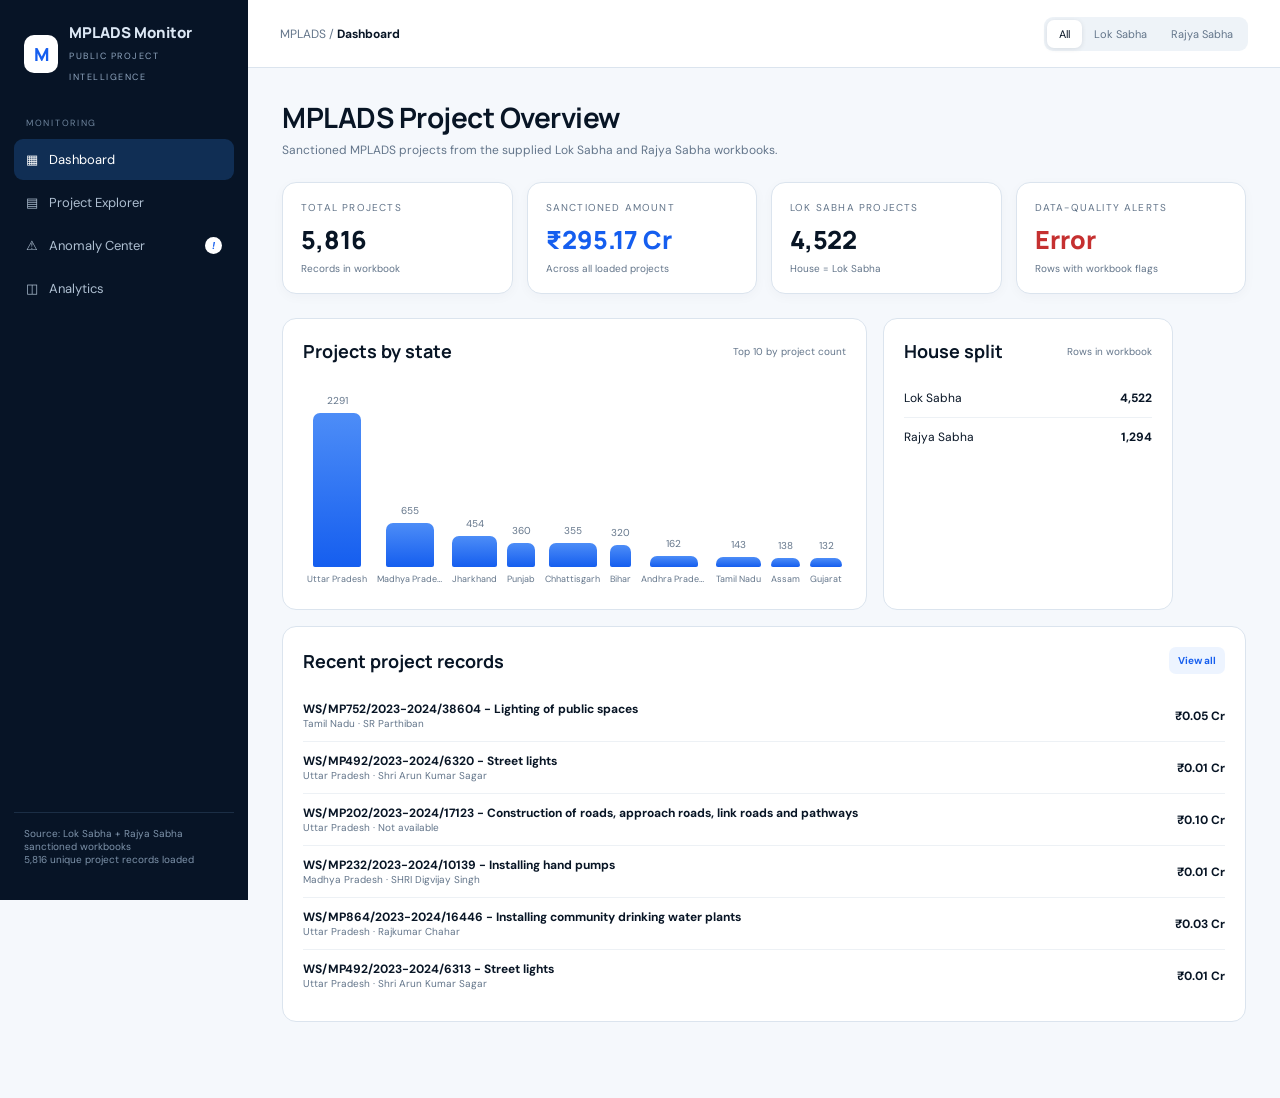
